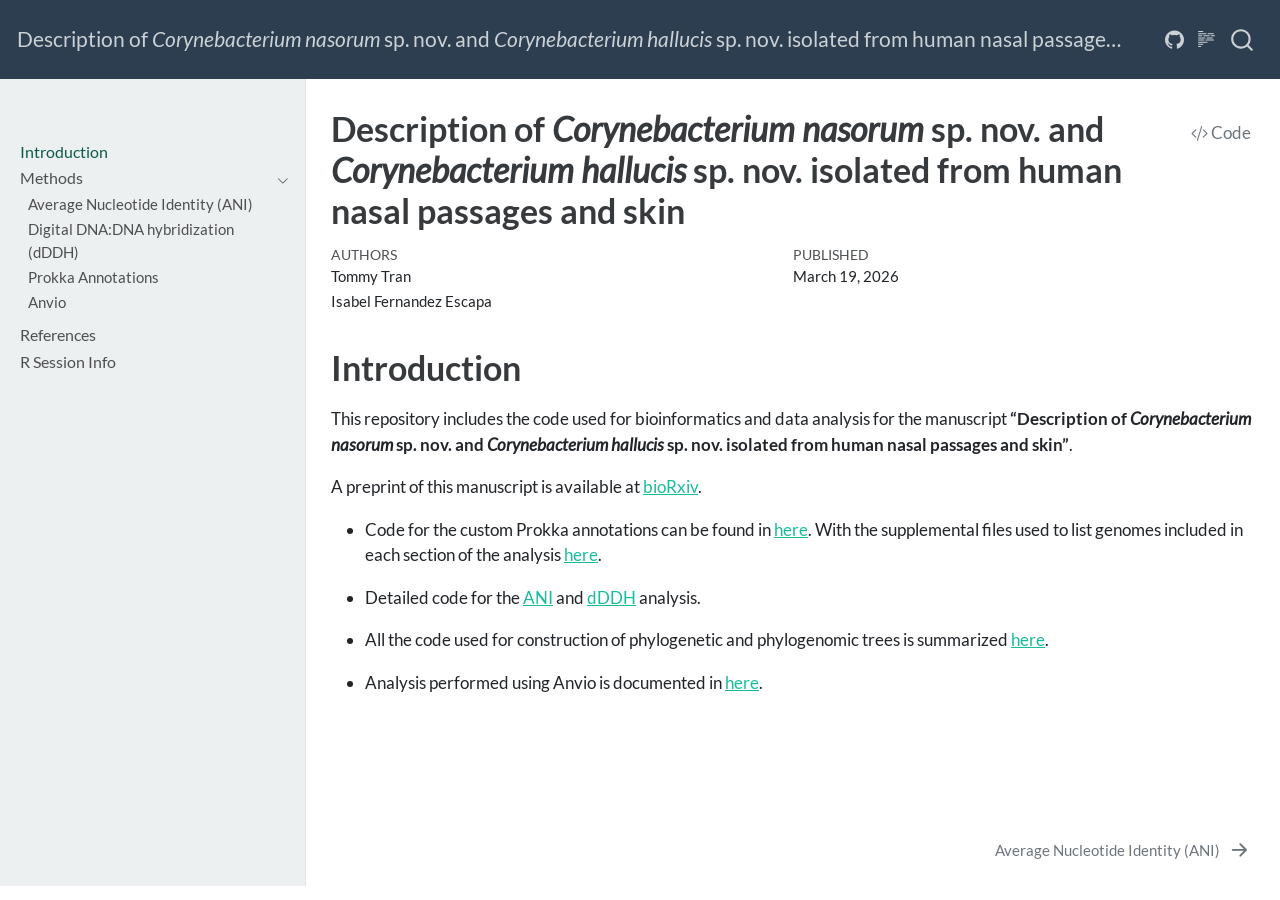
==== docs/index.html @ cc1f758a "Anvio pangenome" ====
<!DOCTYPE html>
<html xmlns="http://www.w3.org/1999/xhtml" lang="en" xml:lang="en"><head>

<meta charset="utf-8">
<meta name="generator" content="quarto-1.3.433">

<meta name="viewport" content="width=device-width, initial-scale=1.0, user-scalable=yes">

<meta name="author" content="Tommy Tran">
<meta name="author" content="Isabel Fernandez Escapa">
<meta name="dcterms.date" content="2026-03-19">

<title>Description of Corynebacterium nasorum sp. nov. and Corynebacterium hallucis sp. nov. isolated from human nasal passages and skin</title>
<style>
code{white-space: pre-wrap;}
span.smallcaps{font-variant: small-caps;}
div.columns{display: flex; gap: min(4vw, 1.5em);}
div.column{flex: auto; overflow-x: auto;}
div.hanging-indent{margin-left: 1.5em; text-indent: -1.5em;}
ul.task-list{list-style: none;}
ul.task-list li input[type="checkbox"] {
width: 0.8em;
margin: 0 0.8em 0.2em -1em;  vertical-align: middle;
}

pre > code.sourceCode { white-space: pre; position: relative; }
pre > code.sourceCode > span { display: inline-block; line-height: 1.25; }
pre > code.sourceCode > span:empty { height: 1.2em; }
.sourceCode { overflow: visible; }
code.sourceCode > span { color: inherit; text-decoration: inherit; }
div.sourceCode { margin: 1em 0; }
pre.sourceCode { margin: 0; }
@media screen {
div.sourceCode { overflow: auto; }
}
@media print {
pre > code.sourceCode { white-space: pre-wrap; }
pre > code.sourceCode > span { text-indent: -5em; padding-left: 5em; }
}
pre.numberSource code
{ counter-reset: source-line 0; }
pre.numberSource code > span
{ position: relative; left: -4em; counter-increment: source-line; }
pre.numberSource code > span > a:first-child::before
{ content: counter(source-line);
position: relative; left: -1em; text-align: right; vertical-align: baseline;
border: none; display: inline-block;
-webkit-touch-callout: none; -webkit-user-select: none;
-khtml-user-select: none; -moz-user-select: none;
-ms-user-select: none; user-select: none;
padding: 0 4px; width: 4em;
}
pre.numberSource { margin-left: 3em; padding-left: 4px; }
div.sourceCode
{ }
@media screen {
pre > code.sourceCode > span > a:first-child::before { text-decoration: underline; }
}
</style>


<script>const headroomChanged = new CustomEvent("quarto-hrChanged", {
  detail: {},
  bubbles: true,
  cancelable: false,
  composed: false,
});

window.document.addEventListener("DOMContentLoaded", function () {
  let init = false;

  // Manage the back to top button, if one is present.
  let lastScrollTop = window.pageYOffset || document.documentElement.scrollTop;
  const scrollDownBuffer = 5;
  const scrollUpBuffer = 35;
  const btn = document.getElementById("quarto-back-to-top");
  const hideBackToTop = () => {
    btn.style.display = "none";
  };
  const showBackToTop = () => {
    btn.style.display = "inline-block";
  };
  if (btn) {
    window.document.addEventListener(
      "scroll",
      function () {
        const currentScrollTop =
          window.pageYOffset || document.documentElement.scrollTop;

        // Shows and hides the button 'intelligently' as the user scrolls
        if (currentScrollTop - scrollDownBuffer > lastScrollTop) {
          hideBackToTop();
          lastScrollTop = currentScrollTop <= 0 ? 0 : currentScrollTop;
        } else if (currentScrollTop < lastScrollTop - scrollUpBuffer) {
          showBackToTop();
          lastScrollTop = currentScrollTop <= 0 ? 0 : currentScrollTop;
        }

        // Show the button at the bottom, hides it at the top
        if (currentScrollTop <= 0) {
          hideBackToTop();
        } else if (
          window.innerHeight + currentScrollTop >=
          document.body.offsetHeight
        ) {
          showBackToTop();
        }
      },
      false
    );
  }

  function throttle(func, wait) {
    var timeout;
    return function () {
      const context = this;
      const args = arguments;
      const later = function () {
        clearTimeout(timeout);
        timeout = null;
        func.apply(context, args);
      };

      if (!timeout) {
        timeout = setTimeout(later, wait);
      }
    };
  }

  function headerOffset() {
    // Set an offset if there is are fixed top navbar
    const headerEl = window.document.querySelector("header.fixed-top");
    if (headerEl) {
      return headerEl.clientHeight;
    } else {
      return 0;
    }
  }

  function footerOffset() {
    const footerEl = window.document.querySelector("footer.footer");
    if (footerEl) {
      return footerEl.clientHeight;
    } else {
      return 0;
    }
  }

  function updateDocumentOffsetWithoutAnimation() {
    updateDocumentOffset(false);
  }

  function updateDocumentOffset(animated) {
    // set body offset
    const topOffset = headerOffset();
    const bodyOffset = topOffset + footerOffset();
    const bodyEl = window.document.body;
    bodyEl.setAttribute("data-bs-offset", topOffset);
    bodyEl.style.paddingTop = topOffset + "px";

    // deal with sidebar offsets
    const sidebars = window.document.querySelectorAll(
      ".sidebar, .headroom-target"
    );
    sidebars.forEach((sidebar) => {
      if (!animated) {
        sidebar.classList.add("notransition");
        // Remove the no transition class after the animation has time to complete
        setTimeout(function () {
          sidebar.classList.remove("notransition");
        }, 201);
      }

      if (window.Headroom && sidebar.classList.contains("sidebar-unpinned")) {
        sidebar.style.top = "0";
        sidebar.style.maxHeight = "100vh";
      } else {
        sidebar.style.top = topOffset + "px";
        sidebar.style.maxHeight = "calc(100vh - " + topOffset + "px)";
      }
    });

    // allow space for footer
    const mainContainer = window.document.querySelector(".quarto-container");
    if (mainContainer) {
      mainContainer.style.minHeight = "calc(100vh - " + bodyOffset + "px)";
    }

    // link offset
    let linkStyle = window.document.querySelector("#quarto-target-style");
    if (!linkStyle) {
      linkStyle = window.document.createElement("style");
      linkStyle.setAttribute("id", "quarto-target-style");
      window.document.head.appendChild(linkStyle);
    }
    while (linkStyle.firstChild) {
      linkStyle.removeChild(linkStyle.firstChild);
    }
    if (topOffset > 0) {
      linkStyle.appendChild(
        window.document.createTextNode(`
      section:target::before {
        content: "";
        display: block;
        height: ${topOffset}px;
        margin: -${topOffset}px 0 0;
      }`)
      );
    }
    if (init) {
      window.dispatchEvent(headroomChanged);
    }
    init = true;
  }

  // initialize headroom
  var header = window.document.querySelector("#quarto-header");
  if (header && window.Headroom) {
    const headroom = new window.Headroom(header, {
      tolerance: 5,
      onPin: function () {
        const sidebars = window.document.querySelectorAll(
          ".sidebar, .headroom-target"
        );
        sidebars.forEach((sidebar) => {
          sidebar.classList.remove("sidebar-unpinned");
        });
        updateDocumentOffset();
      },
      onUnpin: function () {
        const sidebars = window.document.querySelectorAll(
          ".sidebar, .headroom-target"
        );
        sidebars.forEach((sidebar) => {
          sidebar.classList.add("sidebar-unpinned");
        });
        updateDocumentOffset();
      },
    });
    headroom.init();

    let frozen = false;
    window.quartoToggleHeadroom = function () {
      if (frozen) {
        headroom.unfreeze();
        frozen = false;
      } else {
        headroom.freeze();
        frozen = true;
      }
    };
  }

  window.addEventListener(
    "hashchange",
    function (e) {
      if (
        getComputedStyle(document.documentElement).scrollBehavior !== "smooth"
      ) {
        window.scrollTo(0, window.pageYOffset - headerOffset());
      }
    },
    false
  );

  // Observe size changed for the header
  const headerEl = window.document.querySelector("header.fixed-top");
  if (headerEl && window.ResizeObserver) {
    const observer = new window.ResizeObserver(
      updateDocumentOffsetWithoutAnimation
    );
    observer.observe(headerEl, {
      attributes: true,
      childList: true,
      characterData: true,
    });
  } else {
    window.addEventListener(
      "resize",
      throttle(updateDocumentOffsetWithoutAnimation, 50)
    );
  }
  setTimeout(updateDocumentOffsetWithoutAnimation, 250);

  // fixup index.html links if we aren't on the filesystem
  if (window.location.protocol !== "file:") {
    const links = window.document.querySelectorAll("a");
    for (let i = 0; i < links.length; i++) {
      if (links[i].href) {
        links[i].href = links[i].href.replace(/\/index\.html/, "/");
      }
    }

    // Fixup any sharing links that require urls
    // Append url to any sharing urls
    const sharingLinks = window.document.querySelectorAll(
      "a.sidebar-tools-main-item"
    );
    for (let i = 0; i < sharingLinks.length; i++) {
      const sharingLink = sharingLinks[i];
      const href = sharingLink.getAttribute("href");
      if (href) {
        sharingLink.setAttribute(
          "href",
          href.replace("|url|", window.location.href)
        );
      }
    }

    // Scroll the active navigation item into view, if necessary
    const navSidebar = window.document.querySelector("nav#quarto-sidebar");
    if (navSidebar) {
      // Find the active item
      const activeItem = navSidebar.querySelector("li.sidebar-item a.active");
      if (activeItem) {
        // Wait for the scroll height and height to resolve by observing size changes on the
        // nav element that is scrollable
        const resizeObserver = new ResizeObserver((_entries) => {
          // The bottom of the element
          const elBottom = activeItem.offsetTop;
          const viewBottom = navSidebar.scrollTop + navSidebar.clientHeight;

          // The element height and scroll height are the same, then we are still loading
          if (viewBottom !== navSidebar.scrollHeight) {
            // Determine if the item isn't visible and scroll to it
            if (elBottom >= viewBottom) {
              navSidebar.scrollTop = elBottom;
            }

            // stop observing now since we've completed the scroll
            resizeObserver.unobserve(navSidebar);
          }
        });
        resizeObserver.observe(navSidebar);
      }
    }
  }
});
</script>
<script>/*!
 * headroom.js v0.12.0 - Give your page some headroom. Hide your header until you need it
 * Copyright (c) 2020 Nick Williams - http://wicky.nillia.ms/headroom.js
 * License: MIT
 */

!function(t,n){"object"==typeof exports&&"undefined"!=typeof module?module.exports=n():"function"==typeof define&&define.amd?define(n):(t=t||self).Headroom=n()}(this,function(){"use strict";function t(){return"undefined"!=typeof window}function d(t){return function(t){return t&&t.document&&function(t){return 9===t.nodeType}(t.document)}(t)?function(t){var n=t.document,o=n.body,s=n.documentElement;return{scrollHeight:function(){return Math.max(o.scrollHeight,s.scrollHeight,o.offsetHeight,s.offsetHeight,o.clientHeight,s.clientHeight)},height:function(){return t.innerHeight||s.clientHeight||o.clientHeight},scrollY:function(){return void 0!==t.pageYOffset?t.pageYOffset:(s||o.parentNode||o).scrollTop}}}(t):function(t){return{scrollHeight:function(){return Math.max(t.scrollHeight,t.offsetHeight,t.clientHeight)},height:function(){return Math.max(t.offsetHeight,t.clientHeight)},scrollY:function(){return t.scrollTop}}}(t)}function n(t,s,e){var n,o=function(){var n=!1;try{var t={get passive(){n=!0}};window.addEventListener("test",t,t),window.removeEventListener("test",t,t)}catch(t){n=!1}return n}(),i=!1,r=d(t),l=r.scrollY(),a={};function c(){var t=Math.round(r.scrollY()),n=r.height(),o=r.scrollHeight();a.scrollY=t,a.lastScrollY=l,a.direction=l<t?"down":"up",a.distance=Math.abs(t-l),a.isOutOfBounds=t<0||o<t+n,a.top=t<=s.offset[a.direction],a.bottom=o<=t+n,a.toleranceExceeded=a.distance>s.tolerance[a.direction],e(a),l=t,i=!1}function h(){i||(i=!0,n=requestAnimationFrame(c))}var u=!!o&&{passive:!0,capture:!1};return t.addEventListener("scroll",h,u),c(),{destroy:function(){cancelAnimationFrame(n),t.removeEventListener("scroll",h,u)}}}function o(t){return t===Object(t)?t:{down:t,up:t}}function s(t,n){n=n||{},Object.assign(this,s.options,n),this.classes=Object.assign({},s.options.classes,n.classes),this.elem=t,this.tolerance=o(this.tolerance),this.offset=o(this.offset),this.initialised=!1,this.frozen=!1}return s.prototype={constructor:s,init:function(){return s.cutsTheMustard&&!this.initialised&&(this.addClass("initial"),this.initialised=!0,setTimeout(function(t){t.scrollTracker=n(t.scroller,{offset:t.offset,tolerance:t.tolerance},t.update.bind(t))},100,this)),this},destroy:function(){this.initialised=!1,Object.keys(this.classes).forEach(this.removeClass,this),this.scrollTracker.destroy()},unpin:function(){!this.hasClass("pinned")&&this.hasClass("unpinned")||(this.addClass("unpinned"),this.removeClass("pinned"),this.onUnpin&&this.onUnpin.call(this))},pin:function(){this.hasClass("unpinned")&&(this.addClass("pinned"),this.removeClass("unpinned"),this.onPin&&this.onPin.call(this))},freeze:function(){this.frozen=!0,this.addClass("frozen")},unfreeze:function(){this.frozen=!1,this.removeClass("frozen")},top:function(){this.hasClass("top")||(this.addClass("top"),this.removeClass("notTop"),this.onTop&&this.onTop.call(this))},notTop:function(){this.hasClass("notTop")||(this.addClass("notTop"),this.removeClass("top"),this.onNotTop&&this.onNotTop.call(this))},bottom:function(){this.hasClass("bottom")||(this.addClass("bottom"),this.removeClass("notBottom"),this.onBottom&&this.onBottom.call(this))},notBottom:function(){this.hasClass("notBottom")||(this.addClass("notBottom"),this.removeClass("bottom"),this.onNotBottom&&this.onNotBottom.call(this))},shouldUnpin:function(t){return"down"===t.direction&&!t.top&&t.toleranceExceeded},shouldPin:function(t){return"up"===t.direction&&t.toleranceExceeded||t.top},addClass:function(t){this.elem.classList.add.apply(this.elem.classList,this.classes[t].split(" "))},removeClass:function(t){this.elem.classList.remove.apply(this.elem.classList,this.classes[t].split(" "))},hasClass:function(t){return this.classes[t].split(" ").every(function(t){return this.classList.contains(t)},this.elem)},update:function(t){t.isOutOfBounds||!0!==this.frozen&&(t.top?this.top():this.notTop(),t.bottom?this.bottom():this.notBottom(),this.shouldUnpin(t)?this.unpin():this.shouldPin(t)&&this.pin())}},s.options={tolerance:{up:0,down:0},offset:0,scroller:t()?window:null,classes:{frozen:"headroom--frozen",pinned:"headroom--pinned",unpinned:"headroom--unpinned",top:"headroom--top",notTop:"headroom--not-top",bottom:"headroom--bottom",notBottom:"headroom--not-bottom",initial:"headroom"}},s.cutsTheMustard=!!(t()&&function(){}.bind&&"classList"in document.documentElement&&Object.assign&&Object.keys&&requestAnimationFrame),s});
</script>
<script>/*!
 * clipboard.js v2.0.11
 * https://clipboardjs.com/
 *
 * Licensed MIT © Zeno Rocha
 */
!function(t,e){"object"==typeof exports&&"object"==typeof module?module.exports=e():"function"==typeof define&&define.amd?define([],e):"object"==typeof exports?exports.ClipboardJS=e():t.ClipboardJS=e()}(this,function(){return n={686:function(t,e,n){"use strict";n.d(e,{default:function(){return b}});var e=n(279),i=n.n(e),e=n(370),u=n.n(e),e=n(817),r=n.n(e);function c(t){try{return document.execCommand(t)}catch(t){return}}var a=function(t){t=r()(t);return c("cut"),t};function o(t,e){var n,o,t=(n=t,o="rtl"===document.documentElement.getAttribute("dir"),(t=document.createElement("textarea")).style.fontSize="12pt",t.style.border="0",t.style.padding="0",t.style.margin="0",t.style.position="absolute",t.style[o?"right":"left"]="-9999px",o=window.pageYOffset||document.documentElement.scrollTop,t.style.top="".concat(o,"px"),t.setAttribute("readonly",""),t.value=n,t);return e.container.appendChild(t),e=r()(t),c("copy"),t.remove(),e}var f=function(t){var e=1<arguments.length&&void 0!==arguments[1]?arguments[1]:{container:document.body},n="";return"string"==typeof t?n=o(t,e):t instanceof HTMLInputElement&&!["text","search","url","tel","password"].includes(null==t?void 0:t.type)?n=o(t.value,e):(n=r()(t),c("copy")),n};function l(t){return(l="function"==typeof Symbol&&"symbol"==typeof Symbol.iterator?function(t){return typeof t}:function(t){return t&&"function"==typeof Symbol&&t.constructor===Symbol&&t!==Symbol.prototype?"symbol":typeof t})(t)}var s=function(){var t=0<arguments.length&&void 0!==arguments[0]?arguments[0]:{},e=t.action,n=void 0===e?"copy":e,o=t.container,e=t.target,t=t.text;if("copy"!==n&&"cut"!==n)throw new Error('Invalid "action" value, use either "copy" or "cut"');if(void 0!==e){if(!e||"object"!==l(e)||1!==e.nodeType)throw new Error('Invalid "target" value, use a valid Element');if("copy"===n&&e.hasAttribute("disabled"))throw new Error('Invalid "target" attribute. Please use "readonly" instead of "disabled" attribute');if("cut"===n&&(e.hasAttribute("readonly")||e.hasAttribute("disabled")))throw new Error('Invalid "target" attribute. You can\'t cut text from elements with "readonly" or "disabled" attributes')}return t?f(t,{container:o}):e?"cut"===n?a(e):f(e,{container:o}):void 0};function p(t){return(p="function"==typeof Symbol&&"symbol"==typeof Symbol.iterator?function(t){return typeof t}:function(t){return t&&"function"==typeof Symbol&&t.constructor===Symbol&&t!==Symbol.prototype?"symbol":typeof t})(t)}function d(t,e){for(var n=0;n<e.length;n++){var o=e[n];o.enumerable=o.enumerable||!1,o.configurable=!0,"value"in o&&(o.writable=!0),Object.defineProperty(t,o.key,o)}}function y(t,e){return(y=Object.setPrototypeOf||function(t,e){return t.__proto__=e,t})(t,e)}function h(n){var o=function(){if("undefined"==typeof Reflect||!Reflect.construct)return!1;if(Reflect.construct.sham)return!1;if("function"==typeof Proxy)return!0;try{return Date.prototype.toString.call(Reflect.construct(Date,[],function(){})),!0}catch(t){return!1}}();return function(){var t,e=v(n);return t=o?(t=v(this).constructor,Reflect.construct(e,arguments,t)):e.apply(this,arguments),e=this,!(t=t)||"object"!==p(t)&&"function"!=typeof t?function(t){if(void 0!==t)return t;throw new ReferenceError("this hasn't been initialised - super() hasn't been called")}(e):t}}function v(t){return(v=Object.setPrototypeOf?Object.getPrototypeOf:function(t){return t.__proto__||Object.getPrototypeOf(t)})(t)}function m(t,e){t="data-clipboard-".concat(t);if(e.hasAttribute(t))return e.getAttribute(t)}var b=function(){!function(t,e){if("function"!=typeof e&&null!==e)throw new TypeError("Super expression must either be null or a function");t.prototype=Object.create(e&&e.prototype,{constructor:{value:t,writable:!0,configurable:!0}}),e&&y(t,e)}(r,i());var t,e,n,o=h(r);function r(t,e){var n;return function(t){if(!(t instanceof r))throw new TypeError("Cannot call a class as a function")}(this),(n=o.call(this)).resolveOptions(e),n.listenClick(t),n}return t=r,n=[{key:"copy",value:function(t){var e=1<arguments.length&&void 0!==arguments[1]?arguments[1]:{container:document.body};return f(t,e)}},{key:"cut",value:function(t){return a(t)}},{key:"isSupported",value:function(){var t=0<arguments.length&&void 0!==arguments[0]?arguments[0]:["copy","cut"],t="string"==typeof t?[t]:t,e=!!document.queryCommandSupported;return t.forEach(function(t){e=e&&!!document.queryCommandSupported(t)}),e}}],(e=[{key:"resolveOptions",value:function(){var t=0<arguments.length&&void 0!==arguments[0]?arguments[0]:{};this.action="function"==typeof t.action?t.action:this.defaultAction,this.target="function"==typeof t.target?t.target:this.defaultTarget,this.text="function"==typeof t.text?t.text:this.defaultText,this.container="object"===p(t.container)?t.container:document.body}},{key:"listenClick",value:function(t){var e=this;this.listener=u()(t,"click",function(t){return e.onClick(t)})}},{key:"onClick",value:function(t){var e=t.delegateTarget||t.currentTarget,n=this.action(e)||"copy",t=s({action:n,container:this.container,target:this.target(e),text:this.text(e)});this.emit(t?"success":"error",{action:n,text:t,trigger:e,clearSelection:function(){e&&e.focus(),window.getSelection().removeAllRanges()}})}},{key:"defaultAction",value:function(t){return m("action",t)}},{key:"defaultTarget",value:function(t){t=m("target",t);if(t)return document.querySelector(t)}},{key:"defaultText",value:function(t){return m("text",t)}},{key:"destroy",value:function(){this.listener.destroy()}}])&&d(t.prototype,e),n&&d(t,n),r}()},828:function(t){var e;"undefined"==typeof Element||Element.prototype.matches||((e=Element.prototype).matches=e.matchesSelector||e.mozMatchesSelector||e.msMatchesSelector||e.oMatchesSelector||e.webkitMatchesSelector),t.exports=function(t,e){for(;t&&9!==t.nodeType;){if("function"==typeof t.matches&&t.matches(e))return t;t=t.parentNode}}},438:function(t,e,n){var u=n(828);function i(t,e,n,o,r){var i=function(e,n,t,o){return function(t){t.delegateTarget=u(t.target,n),t.delegateTarget&&o.call(e,t)}}.apply(this,arguments);return t.addEventListener(n,i,r),{destroy:function(){t.removeEventListener(n,i,r)}}}t.exports=function(t,e,n,o,r){return"function"==typeof t.addEventListener?i.apply(null,arguments):"function"==typeof n?i.bind(null,document).apply(null,arguments):("string"==typeof t&&(t=document.querySelectorAll(t)),Array.prototype.map.call(t,function(t){return i(t,e,n,o,r)}))}},879:function(t,n){n.node=function(t){return void 0!==t&&t instanceof HTMLElement&&1===t.nodeType},n.nodeList=function(t){var e=Object.prototype.toString.call(t);return void 0!==t&&("[object NodeList]"===e||"[object HTMLCollection]"===e)&&"length"in t&&(0===t.length||n.node(t[0]))},n.string=function(t){return"string"==typeof t||t instanceof String},n.fn=function(t){return"[object Function]"===Object.prototype.toString.call(t)}},370:function(t,e,n){var f=n(879),l=n(438);t.exports=function(t,e,n){if(!t&&!e&&!n)throw new Error("Missing required arguments");if(!f.string(e))throw new TypeError("Second argument must be a String");if(!f.fn(n))throw new TypeError("Third argument must be a Function");if(f.node(t))return c=e,a=n,(u=t).addEventListener(c,a),{destroy:function(){u.removeEventListener(c,a)}};if(f.nodeList(t))return o=t,r=e,i=n,Array.prototype.forEach.call(o,function(t){t.addEventListener(r,i)}),{destroy:function(){Array.prototype.forEach.call(o,function(t){t.removeEventListener(r,i)})}};if(f.string(t))return t=t,e=e,n=n,l(document.body,t,e,n);throw new TypeError("First argument must be a String, HTMLElement, HTMLCollection, or NodeList");var o,r,i,u,c,a}},817:function(t){t.exports=function(t){var e,n="SELECT"===t.nodeName?(t.focus(),t.value):"INPUT"===t.nodeName||"TEXTAREA"===t.nodeName?((e=t.hasAttribute("readonly"))||t.setAttribute("readonly",""),t.select(),t.setSelectionRange(0,t.value.length),e||t.removeAttribute("readonly"),t.value):(t.hasAttribute("contenteditable")&&t.focus(),n=window.getSelection(),(e=document.createRange()).selectNodeContents(t),n.removeAllRanges(),n.addRange(e),n.toString());return n}},279:function(t){function e(){}e.prototype={on:function(t,e,n){var o=this.e||(this.e={});return(o[t]||(o[t]=[])).push({fn:e,ctx:n}),this},once:function(t,e,n){var o=this;function r(){o.off(t,r),e.apply(n,arguments)}return r._=e,this.on(t,r,n)},emit:function(t){for(var e=[].slice.call(arguments,1),n=((this.e||(this.e={}))[t]||[]).slice(),o=0,r=n.length;o<r;o++)n[o].fn.apply(n[o].ctx,e);return this},off:function(t,e){var n=this.e||(this.e={}),o=n[t],r=[];if(o&&e)for(var i=0,u=o.length;i<u;i++)o[i].fn!==e&&o[i].fn._!==e&&r.push(o[i]);return r.length?n[t]=r:delete n[t],this}},t.exports=e,t.exports.TinyEmitter=e}},r={},o.n=function(t){var e=t&&t.__esModule?function(){return t.default}:function(){return t};return o.d(e,{a:e}),e},o.d=function(t,e){for(var n in e)o.o(e,n)&&!o.o(t,n)&&Object.defineProperty(t,n,{enumerable:!0,get:e[n]})},o.o=function(t,e){return Object.prototype.hasOwnProperty.call(t,e)},o(686).default;function o(t){if(r[t])return r[t].exports;var e=r[t]={exports:{}};return n[t](e,e.exports,o),e.exports}var n,r});</script>
<script>/*! @algolia/autocomplete-js 1.7.3 | MIT License | © Algolia, Inc. and contributors | https://github.com/algolia/autocomplete */
!function(e,t){"object"==typeof exports&&"undefined"!=typeof module?t(exports):"function"==typeof define&&define.amd?define(["exports"],t):t((e="undefined"!=typeof globalThis?globalThis:e||self)["@algolia/autocomplete-js"]={})}(this,(function(e){"use strict";function t(e,t){var n=Object.keys(e);if(Object.getOwnPropertySymbols){var r=Object.getOwnPropertySymbols(e);t&&(r=r.filter((function(t){return Object.getOwnPropertyDescriptor(e,t).enumerable}))),n.push.apply(n,r)}return n}function n(e){for(var n=1;n<arguments.length;n++){var r=null!=arguments[n]?arguments[n]:{};n%2?t(Object(r),!0).forEach((function(t){o(e,t,r[t])})):Object.getOwnPropertyDescriptors?Object.defineProperties(e,Object.getOwnPropertyDescriptors(r)):t(Object(r)).forEach((function(t){Object.defineProperty(e,t,Object.getOwnPropertyDescriptor(r,t))}))}return e}function r(e){return r="function"==typeof Symbol&&"symbol"==typeof Symbol.iterator?function(e){return typeof e}:function(e){return e&&"function"==typeof Symbol&&e.constructor===Symbol&&e!==Symbol.prototype?"symbol":typeof e},r(e)}function o(e,t,n){return t in e?Object.defineProperty(e,t,{value:n,enumerable:!0,configurable:!0,writable:!0}):e[t]=n,e}function i(){return i=Object.assign||function(e){for(var t=1;t<arguments.length;t++){var n=arguments[t];for(var r in n)Object.prototype.hasOwnProperty.call(n,r)&&(e[r]=n[r])}return e},i.apply(this,arguments)}function u(e,t){if(null==e)return{};var n,r,o=function(e,t){if(null==e)return{};var n,r,o={},i=Object.keys(e);for(r=0;r<i.length;r++)n=i[r],t.indexOf(n)>=0||(o[n]=e[n]);return o}(e,t);if(Object.getOwnPropertySymbols){var i=Object.getOwnPropertySymbols(e);for(r=0;r<i.length;r++)n=i[r],t.indexOf(n)>=0||Object.prototype.propertyIsEnumerable.call(e,n)&&(o[n]=e[n])}return o}function a(e,t){return function(e){if(Array.isArray(e))return e}(e)||function(e,t){var n=null==e?null:"undefined"!=typeof Symbol&&e[Symbol.iterator]||e["@@iterator"];if(null==n)return;var r,o,i=[],u=!0,a=!1;try{for(n=n.call(e);!(u=(r=n.next()).done)&&(i.push(r.value),!t||i.length!==t);u=!0);}catch(e){a=!0,o=e}finally{try{u||null==n.return||n.return()}finally{if(a)throw o}}return i}(e,t)||l(e,t)||function(){throw new TypeError("Invalid attempt to destructure non-iterable instance.\nIn order to be iterable, non-array objects must have a [Symbol.iterator]() method.")}()}function c(e){return function(e){if(Array.isArray(e))return s(e)}(e)||function(e){if("undefined"!=typeof Symbol&&null!=e[Symbol.iterator]||null!=e["@@iterator"])return Array.from(e)}(e)||l(e)||function(){throw new TypeError("Invalid attempt to spread non-iterable instance.\nIn order to be iterable, non-array objects must have a [Symbol.iterator]() method.")}()}function l(e,t){if(e){if("string"==typeof e)return s(e,t);var n=Object.prototype.toString.call(e).slice(8,-1);return"Object"===n&&e.constructor&&(n=e.constructor.name),"Map"===n||"Set"===n?Array.from(e):"Arguments"===n||/^(?:Ui|I)nt(?:8|16|32)(?:Clamped)?Array$/.test(n)?s(e,t):void 0}}function s(e,t){(null==t||t>e.length)&&(t=e.length);for(var n=0,r=new Array(t);n<t;n++)r[n]=e[n];return r}function p(e){return{current:e}}function f(e,t){var n=void 0;return function(){for(var r=arguments.length,o=new Array(r),i=0;i<r;i++)o[i]=arguments[i];n&&clearTimeout(n),n=setTimeout((function(){return e.apply(void 0,o)}),t)}}function d(e){return e.reduce((function(e,t){return e.concat(t)}),[])}var m=0;function v(){return"autocomplete-".concat(m++)}function h(e,t){return t.reduce((function(e,t){return e&&e[t]}),e)}function g(e){return 0===e.collections.length?0:e.collections.reduce((function(e,t){return e+t.items.length}),0)}var y=function(){},b="1.7.3",O=[{segment:"autocomplete-core",version:b}];function _(e,t){var n=t;return{then:function(t,r){return _(e.then(j(t,n,e),j(r,n,e)),n)},catch:function(t){return _(e.catch(j(t,n,e)),n)},finally:function(t){return t&&n.onCancelList.push(t),_(e.finally(j(t&&function(){return n.onCancelList=[],t()},n,e)),n)},cancel:function(){n.isCanceled=!0;var e=n.onCancelList;n.onCancelList=[],e.forEach((function(e){e()}))},isCanceled:function(){return!0===n.isCanceled}}}function P(e){return _(e,{isCanceled:!1,onCancelList:[]})}function j(e,t,n){return e?function(n){return t.isCanceled?n:e(n)}:n}function w(e,t,n,r){if(!n)return null;if(e<0&&(null===t||null!==r&&0===t))return n+e;var o=(null===t?-1:t)+e;return o<=-1||o>=n?null===r?null:0:o}function S(e,t){var n=Object.keys(e);if(Object.getOwnPropertySymbols){var r=Object.getOwnPropertySymbols(e);t&&(r=r.filter((function(t){return Object.getOwnPropertyDescriptor(e,t).enumerable}))),n.push.apply(n,r)}return n}function I(e,t,n){return t in e?Object.defineProperty(e,t,{value:n,enumerable:!0,configurable:!0,writable:!0}):e[t]=n,e}function E(e,t){var n=[];return Promise.resolve(e(t)).then((function(e){return Promise.all(e.filter((function(e){return Boolean(e)})).map((function(e){if(e.sourceId,n.includes(e.sourceId))throw new Error("[Autocomplete] The `sourceId` ".concat(JSON.stringify(e.sourceId)," is not unique."));n.push(e.sourceId);var t=function(e){for(var t=1;t<arguments.length;t++){var n=null!=arguments[t]?arguments[t]:{};t%2?S(Object(n),!0).forEach((function(t){I(e,t,n[t])})):Object.getOwnPropertyDescriptors?Object.defineProperties(e,Object.getOwnPropertyDescriptors(n)):S(Object(n)).forEach((function(t){Object.defineProperty(e,t,Object.getOwnPropertyDescriptor(n,t))}))}return e}({getItemInputValue:function(e){return e.state.query},getItemUrl:function(){},onSelect:function(e){(0,e.setIsOpen)(!1)},onActive:y},e);return Promise.resolve(t)})))}))}function A(e){var t=function(e){var t=e.collections.map((function(e){return e.items.length})).reduce((function(e,t,n){var r=(e[n-1]||0)+t;return e.push(r),e}),[]).reduce((function(t,n){return n<=e.activeItemId?t+1:t}),0);return e.collections[t]}(e);if(!t)return null;var n=t.items[function(e){for(var t=e.state,n=e.collection,r=!1,o=0,i=0;!1===r;){var u=t.collections[o];if(u===n){r=!0;break}i+=u.items.length,o++}return t.activeItemId-i}({state:e,collection:t})],r=t.source;return{item:n,itemInputValue:r.getItemInputValue({item:n,state:e}),itemUrl:r.getItemUrl({item:n,state:e}),source:r}}var C=/((gt|sm)-|galaxy nexus)|samsung[- ]/i;function D(e,t){var n=Object.keys(e);if(Object.getOwnPropertySymbols){var r=Object.getOwnPropertySymbols(e);t&&(r=r.filter((function(t){return Object.getOwnPropertyDescriptor(e,t).enumerable}))),n.push.apply(n,r)}return n}function k(e){for(var t=1;t<arguments.length;t++){var n=null!=arguments[t]?arguments[t]:{};t%2?D(Object(n),!0).forEach((function(t){x(e,t,n[t])})):Object.getOwnPropertyDescriptors?Object.defineProperties(e,Object.getOwnPropertyDescriptors(n)):D(Object(n)).forEach((function(t){Object.defineProperty(e,t,Object.getOwnPropertyDescriptor(n,t))}))}return e}function x(e,t,n){return t in e?Object.defineProperty(e,t,{value:n,enumerable:!0,configurable:!0,writable:!0}):e[t]=n,e}function N(e,t){var n=Object.keys(e);if(Object.getOwnPropertySymbols){var r=Object.getOwnPropertySymbols(e);t&&(r=r.filter((function(t){return Object.getOwnPropertyDescriptor(e,t).enumerable}))),n.push.apply(n,r)}return n}function q(e,t,n){return t in e?Object.defineProperty(e,t,{value:n,enumerable:!0,configurable:!0,writable:!0}):e[t]=n,e}function R(e,t,n){var r,o=t.initialState;return{getState:function(){return o},dispatch:function(r,i){var u=function(e){for(var t=1;t<arguments.length;t++){var n=null!=arguments[t]?arguments[t]:{};t%2?N(Object(n),!0).forEach((function(t){q(e,t,n[t])})):Object.getOwnPropertyDescriptors?Object.defineProperties(e,Object.getOwnPropertyDescriptors(n)):N(Object(n)).forEach((function(t){Object.defineProperty(e,t,Object.getOwnPropertyDescriptor(n,t))}))}return e}({},o);o=e(o,{type:r,props:t,payload:i}),n({state:o,prevState:u})},pendingRequests:(r=[],{add:function(e){return r.push(e),e.finally((function(){r=r.filter((function(t){return t!==e}))}))},cancelAll:function(){r.forEach((function(e){return e.cancel()}))},isEmpty:function(){return 0===r.length}})}}function T(e,t){var n=Object.keys(e);if(Object.getOwnPropertySymbols){var r=Object.getOwnPropertySymbols(e);t&&(r=r.filter((function(t){return Object.getOwnPropertyDescriptor(e,t).enumerable}))),n.push.apply(n,r)}return n}function L(e){for(var t=1;t<arguments.length;t++){var n=null!=arguments[t]?arguments[t]:{};t%2?T(Object(n),!0).forEach((function(t){B(e,t,n[t])})):Object.getOwnPropertyDescriptors?Object.defineProperties(e,Object.getOwnPropertyDescriptors(n)):T(Object(n)).forEach((function(t){Object.defineProperty(e,t,Object.getOwnPropertyDescriptor(n,t))}))}return e}function B(e,t,n){return t in e?Object.defineProperty(e,t,{value:n,enumerable:!0,configurable:!0,writable:!0}):e[t]=n,e}function F(e){return function(e){if(Array.isArray(e))return M(e)}(e)||function(e){if("undefined"!=typeof Symbol&&null!=e[Symbol.iterator]||null!=e["@@iterator"])return Array.from(e)}(e)||function(e,t){if(!e)return;if("string"==typeof e)return M(e,t);var n=Object.prototype.toString.call(e).slice(8,-1);"Object"===n&&e.constructor&&(n=e.constructor.name);if("Map"===n||"Set"===n)return Array.from(e);if("Arguments"===n||/^(?:Ui|I)nt(?:8|16|32)(?:Clamped)?Array$/.test(n))return M(e,t)}(e)||function(){throw new TypeError("Invalid attempt to spread non-iterable instance.\nIn order to be iterable, non-array objects must have a [Symbol.iterator]() method.")}()}function M(e,t){(null==t||t>e.length)&&(t=e.length);for(var n=0,r=new Array(t);n<t;n++)r[n]=e[n];return r}function U(e,t){var n=Object.keys(e);if(Object.getOwnPropertySymbols){var r=Object.getOwnPropertySymbols(e);t&&(r=r.filter((function(t){return Object.getOwnPropertyDescriptor(e,t).enumerable}))),n.push.apply(n,r)}return n}function H(e){for(var t=1;t<arguments.length;t++){var n=null!=arguments[t]?arguments[t]:{};t%2?U(Object(n),!0).forEach((function(t){V(e,t,n[t])})):Object.getOwnPropertyDescriptors?Object.defineProperties(e,Object.getOwnPropertyDescriptors(n)):U(Object(n)).forEach((function(t){Object.defineProperty(e,t,Object.getOwnPropertyDescriptor(n,t))}))}return e}function V(e,t,n){return t in e?Object.defineProperty(e,t,{value:n,enumerable:!0,configurable:!0,writable:!0}):e[t]=n,e}function W(e,t){var n=Object.keys(e);if(Object.getOwnPropertySymbols){var r=Object.getOwnPropertySymbols(e);t&&(r=r.filter((function(t){return Object.getOwnPropertyDescriptor(e,t).enumerable}))),n.push.apply(n,r)}return n}function Q(e){for(var t=1;t<arguments.length;t++){var n=null!=arguments[t]?arguments[t]:{};t%2?W(Object(n),!0).forEach((function(t){$(e,t,n[t])})):Object.getOwnPropertyDescriptors?Object.defineProperties(e,Object.getOwnPropertyDescriptors(n)):W(Object(n)).forEach((function(t){Object.defineProperty(e,t,Object.getOwnPropertyDescriptor(n,t))}))}return e}function $(e,t,n){return t in e?Object.defineProperty(e,t,{value:n,enumerable:!0,configurable:!0,writable:!0}):e[t]=n,e}function z(e){return function(e){if(Array.isArray(e))return G(e)}(e)||function(e){if("undefined"!=typeof Symbol&&null!=e[Symbol.iterator]||null!=e["@@iterator"])return Array.from(e)}(e)||function(e,t){if(!e)return;if("string"==typeof e)return G(e,t);var n=Object.prototype.toString.call(e).slice(8,-1);"Object"===n&&e.constructor&&(n=e.constructor.name);if("Map"===n||"Set"===n)return Array.from(e);if("Arguments"===n||/^(?:Ui|I)nt(?:8|16|32)(?:Clamped)?Array$/.test(n))return G(e,t)}(e)||function(){throw new TypeError("Invalid attempt to spread non-iterable instance.\nIn order to be iterable, non-array objects must have a [Symbol.iterator]() method.")}()}function G(e,t){(null==t||t>e.length)&&(t=e.length);for(var n=0,r=new Array(t);n<t;n++)r[n]=e[n];return r}function K(e,t){var n=Object.keys(e);if(Object.getOwnPropertySymbols){var r=Object.getOwnPropertySymbols(e);t&&(r=r.filter((function(t){return Object.getOwnPropertyDescriptor(e,t).enumerable}))),n.push.apply(n,r)}return n}function J(e){for(var t=1;t<arguments.length;t++){var n=null!=arguments[t]?arguments[t]:{};t%2?K(Object(n),!0).forEach((function(t){Y(e,t,n[t])})):Object.getOwnPropertyDescriptors?Object.defineProperties(e,Object.getOwnPropertyDescriptors(n)):K(Object(n)).forEach((function(t){Object.defineProperty(e,t,Object.getOwnPropertyDescriptor(n,t))}))}return e}function Y(e,t,n){return t in e?Object.defineProperty(e,t,{value:n,enumerable:!0,configurable:!0,writable:!0}):e[t]=n,e}function X(e){return Boolean(e.execute)}function Z(e,t){return n=e,Boolean(null==n?void 0:n.execute)?J(J({},e),{},{requests:e.queries.map((function(n){return{query:n,sourceId:t,transformResponse:e.transformResponse}}))}):{items:e,sourceId:t};var n}function ee(e){var t=e.reduce((function(e,t){if(!X(t))return e.push(t),e;var n=t.searchClient,r=t.execute,o=t.requesterId,i=t.requests,u=e.find((function(e){return X(t)&&X(e)&&e.searchClient===n&&Boolean(o)&&e.requesterId===o}));if(u){var a;(a=u.items).push.apply(a,z(i))}else{var c={execute:r,requesterId:o,items:i,searchClient:n};e.push(c)}return e}),[]).map((function(e){if(!X(e))return Promise.resolve(e);var t=e,n=t.execute,r=t.items;return n({searchClient:t.searchClient,requests:r})}));return Promise.all(t).then((function(e){return d(e)}))}function te(e,t){return t.map((function(t){var n=e.filter((function(e){return e.sourceId===t.sourceId})),r=n.map((function(e){return e.items})),o=n[0].transformResponse,i=o?o(function(e){var t=e.map((function(e){var t;return k(k({},e),{},{hits:null===(t=e.hits)||void 0===t?void 0:t.map((function(t){return k(k({},t),{},{__autocomplete_indexName:e.index,__autocomplete_queryID:e.queryID})}))})}));return{results:t,hits:t.map((function(e){return e.hits})).filter(Boolean),facetHits:t.map((function(e){var t;return null===(t=e.facetHits)||void 0===t?void 0:t.map((function(e){return{label:e.value,count:e.count,_highlightResult:{label:{value:e.highlighted}}}}))})).filter(Boolean)}}(r)):r;return i.every(Boolean),'The `getItems` function from source "'.concat(t.sourceId,'" must return an array of items but returned ').concat(JSON.stringify(void 0),".\n\nDid you forget to return items?\n\nSee: https://www.algolia.com/doc/ui-libraries/autocomplete/core-concepts/sources/#param-getitems"),{source:t,items:i}}))}var ne=["event","nextState","props","query","refresh","store"];function re(e,t){var n=Object.keys(e);if(Object.getOwnPropertySymbols){var r=Object.getOwnPropertySymbols(e);t&&(r=r.filter((function(t){return Object.getOwnPropertyDescriptor(e,t).enumerable}))),n.push.apply(n,r)}return n}function oe(e){for(var t=1;t<arguments.length;t++){var n=null!=arguments[t]?arguments[t]:{};t%2?re(Object(n),!0).forEach((function(t){ie(e,t,n[t])})):Object.getOwnPropertyDescriptors?Object.defineProperties(e,Object.getOwnPropertyDescriptors(n)):re(Object(n)).forEach((function(t){Object.defineProperty(e,t,Object.getOwnPropertyDescriptor(n,t))}))}return e}function ie(e,t,n){return t in e?Object.defineProperty(e,t,{value:n,enumerable:!0,configurable:!0,writable:!0}):e[t]=n,e}function ue(e,t){if(null==e)return{};var n,r,o=function(e,t){if(null==e)return{};var n,r,o={},i=Object.keys(e);for(r=0;r<i.length;r++)n=i[r],t.indexOf(n)>=0||(o[n]=e[n]);return o}(e,t);if(Object.getOwnPropertySymbols){var i=Object.getOwnPropertySymbols(e);for(r=0;r<i.length;r++)n=i[r],t.indexOf(n)>=0||Object.prototype.propertyIsEnumerable.call(e,n)&&(o[n]=e[n])}return o}var ae,ce,le,se=null,pe=(ae=-1,ce=-1,le=void 0,function(e){var t=++ae;return Promise.resolve(e).then((function(e){return le&&t<ce?le:(ce=t,le=e,e)}))});function fe(e){var t=e.event,n=e.nextState,r=void 0===n?{}:n,o=e.props,i=e.query,u=e.refresh,a=e.store,c=ue(e,ne);se&&o.environment.clearTimeout(se);var l=c.setCollections,s=c.setIsOpen,p=c.setQuery,f=c.setActiveItemId,m=c.setStatus;if(p(i),f(o.defaultActiveItemId),!i&&!1===o.openOnFocus){var v,h=a.getState().collections.map((function(e){return oe(oe({},e),{},{items:[]})}));m("idle"),l(h),s(null!==(v=r.isOpen)&&void 0!==v?v:o.shouldPanelOpen({state:a.getState()}));var g=P(pe(h).then((function(){return Promise.resolve()})));return a.pendingRequests.add(g)}m("loading"),se=o.environment.setTimeout((function(){m("stalled")}),o.stallThreshold);var y=P(pe(o.getSources(oe({query:i,refresh:u,state:a.getState()},c)).then((function(e){return Promise.all(e.map((function(e){return Promise.resolve(e.getItems(oe({query:i,refresh:u,state:a.getState()},c))).then((function(t){return Z(t,e.sourceId)}))}))).then(ee).then((function(t){return te(t,e)})).then((function(e){return function(e){var t=e.collections,n=e.props,r=e.state,o=t.reduce((function(e,t){return Q(Q({},e),{},$({},t.source.sourceId,Q(Q({},t.source),{},{getItems:function(){return d(t.items)}})))}),{});return d(n.reshape({sources:Object.values(o),sourcesBySourceId:o,state:r})).filter(Boolean).map((function(e){return{source:e,items:e.getItems()}}))}({collections:e,props:o,state:a.getState()})}))})))).then((function(e){var n;m("idle"),l(e);var p=o.shouldPanelOpen({state:a.getState()});s(null!==(n=r.isOpen)&&void 0!==n?n:o.openOnFocus&&!i&&p||p);var f=A(a.getState());if(null!==a.getState().activeItemId&&f){var d=f.item,v=f.itemInputValue,h=f.itemUrl,g=f.source;g.onActive(oe({event:t,item:d,itemInputValue:v,itemUrl:h,refresh:u,source:g,state:a.getState()},c))}})).finally((function(){m("idle"),se&&o.environment.clearTimeout(se)}));return a.pendingRequests.add(y)}var de=["event","props","refresh","store"];function me(e,t){var n=Object.keys(e);if(Object.getOwnPropertySymbols){var r=Object.getOwnPropertySymbols(e);t&&(r=r.filter((function(t){return Object.getOwnPropertyDescriptor(e,t).enumerable}))),n.push.apply(n,r)}return n}function ve(e){for(var t=1;t<arguments.length;t++){var n=null!=arguments[t]?arguments[t]:{};t%2?me(Object(n),!0).forEach((function(t){he(e,t,n[t])})):Object.getOwnPropertyDescriptors?Object.defineProperties(e,Object.getOwnPropertyDescriptors(n)):me(Object(n)).forEach((function(t){Object.defineProperty(e,t,Object.getOwnPropertyDescriptor(n,t))}))}return e}function he(e,t,n){return t in e?Object.defineProperty(e,t,{value:n,enumerable:!0,configurable:!0,writable:!0}):e[t]=n,e}function ge(e,t){if(null==e)return{};var n,r,o=function(e,t){if(null==e)return{};var n,r,o={},i=Object.keys(e);for(r=0;r<i.length;r++)n=i[r],t.indexOf(n)>=0||(o[n]=e[n]);return o}(e,t);if(Object.getOwnPropertySymbols){var i=Object.getOwnPropertySymbols(e);for(r=0;r<i.length;r++)n=i[r],t.indexOf(n)>=0||Object.prototype.propertyIsEnumerable.call(e,n)&&(o[n]=e[n])}return o}var ye=["props","refresh","store"],be=["inputElement","formElement","panelElement"],Oe=["inputElement"],_e=["inputElement","maxLength"],Pe=["item","source"];function je(e,t){var n=Object.keys(e);if(Object.getOwnPropertySymbols){var r=Object.getOwnPropertySymbols(e);t&&(r=r.filter((function(t){return Object.getOwnPropertyDescriptor(e,t).enumerable}))),n.push.apply(n,r)}return n}function we(e){for(var t=1;t<arguments.length;t++){var n=null!=arguments[t]?arguments[t]:{};t%2?je(Object(n),!0).forEach((function(t){Se(e,t,n[t])})):Object.getOwnPropertyDescriptors?Object.defineProperties(e,Object.getOwnPropertyDescriptors(n)):je(Object(n)).forEach((function(t){Object.defineProperty(e,t,Object.getOwnPropertyDescriptor(n,t))}))}return e}function Se(e,t,n){return t in e?Object.defineProperty(e,t,{value:n,enumerable:!0,configurable:!0,writable:!0}):e[t]=n,e}function Ie(e,t){if(null==e)return{};var n,r,o=function(e,t){if(null==e)return{};var n,r,o={},i=Object.keys(e);for(r=0;r<i.length;r++)n=i[r],t.indexOf(n)>=0||(o[n]=e[n]);return o}(e,t);if(Object.getOwnPropertySymbols){var i=Object.getOwnPropertySymbols(e);for(r=0;r<i.length;r++)n=i[r],t.indexOf(n)>=0||Object.prototype.propertyIsEnumerable.call(e,n)&&(o[n]=e[n])}return o}function Ee(e){var t=e.props,n=e.refresh,r=e.store,o=Ie(e,ye);return{getEnvironmentProps:function(e){var n=e.inputElement,o=e.formElement,i=e.panelElement;function u(e){!r.getState().isOpen&&r.pendingRequests.isEmpty()||e.target===n||!1===[o,i].some((function(t){return n=t,r=e.target,n===r||n.contains(r);var n,r}))&&(r.dispatch("blur",null),t.debug||r.pendingRequests.cancelAll())}return we({onTouchStart:u,onMouseDown:u,onTouchMove:function(e){!1!==r.getState().isOpen&&n===t.environment.document.activeElement&&e.target!==n&&n.blur()}},Ie(e,be))},getRootProps:function(e){return we({role:"combobox","aria-expanded":r.getState().isOpen,"aria-haspopup":"listbox","aria-owns":r.getState().isOpen?"".concat(t.id,"-list"):void 0,"aria-labelledby":"".concat(t.id,"-label")},e)},getFormProps:function(e){return e.inputElement,we({action:"",noValidate:!0,role:"search",onSubmit:function(i){var u;i.preventDefault(),t.onSubmit(we({event:i,refresh:n,state:r.getState()},o)),r.dispatch("submit",null),null===(u=e.inputElement)||void 0===u||u.blur()},onReset:function(i){var u;i.preventDefault(),t.onReset(we({event:i,refresh:n,state:r.getState()},o)),r.dispatch("reset",null),null===(u=e.inputElement)||void 0===u||u.focus()}},Ie(e,Oe))},getLabelProps:function(e){return we({htmlFor:"".concat(t.id,"-input"),id:"".concat(t.id,"-label")},e)},getInputProps:function(e){var i;function u(e){(t.openOnFocus||Boolean(r.getState().query))&&fe(we({event:e,props:t,query:r.getState().completion||r.getState().query,refresh:n,store:r},o)),r.dispatch("focus",null)}var a=e||{};a.inputElement;var c=a.maxLength,l=void 0===c?512:c,s=Ie(a,_e),p=A(r.getState()),f=function(e){return Boolean(e&&e.match(C))}((null===(i=t.environment.navigator)||void 0===i?void 0:i.userAgent)||""),d=null!=p&&p.itemUrl&&!f?"go":"search";return we({"aria-autocomplete":"both","aria-activedescendant":r.getState().isOpen&&null!==r.getState().activeItemId?"".concat(t.id,"-item-").concat(r.getState().activeItemId):void 0,"aria-controls":r.getState().isOpen?"".concat(t.id,"-list"):void 0,"aria-labelledby":"".concat(t.id,"-label"),value:r.getState().completion||r.getState().query,id:"".concat(t.id,"-input"),autoComplete:"off",autoCorrect:"off",autoCapitalize:"off",enterKeyHint:d,spellCheck:"false",autoFocus:t.autoFocus,placeholder:t.placeholder,maxLength:l,type:"search",onChange:function(e){fe(we({event:e,props:t,query:e.currentTarget.value.slice(0,l),refresh:n,store:r},o))},onKeyDown:function(e){!function(e){var t=e.event,n=e.props,r=e.refresh,o=e.store,i=ge(e,de);if("ArrowUp"===t.key||"ArrowDown"===t.key){var u=function(){var e=n.environment.document.getElementById("".concat(n.id,"-item-").concat(o.getState().activeItemId));e&&(e.scrollIntoViewIfNeeded?e.scrollIntoViewIfNeeded(!1):e.scrollIntoView(!1))},a=function(){var e=A(o.getState());if(null!==o.getState().activeItemId&&e){var n=e.item,u=e.itemInputValue,a=e.itemUrl,c=e.source;c.onActive(ve({event:t,item:n,itemInputValue:u,itemUrl:a,refresh:r,source:c,state:o.getState()},i))}};t.preventDefault(),!1===o.getState().isOpen&&(n.openOnFocus||Boolean(o.getState().query))?fe(ve({event:t,props:n,query:o.getState().query,refresh:r,store:o},i)).then((function(){o.dispatch(t.key,{nextActiveItemId:n.defaultActiveItemId}),a(),setTimeout(u,0)})):(o.dispatch(t.key,{}),a(),u())}else if("Escape"===t.key)t.preventDefault(),o.dispatch(t.key,null),o.pendingRequests.cancelAll();else if("Tab"===t.key)o.dispatch("blur",null),o.pendingRequests.cancelAll();else if("Enter"===t.key){if(null===o.getState().activeItemId||o.getState().collections.every((function(e){return 0===e.items.length})))return void(n.debug||o.pendingRequests.cancelAll());t.preventDefault();var c=A(o.getState()),l=c.item,s=c.itemInputValue,p=c.itemUrl,f=c.source;if(t.metaKey||t.ctrlKey)void 0!==p&&(f.onSelect(ve({event:t,item:l,itemInputValue:s,itemUrl:p,refresh:r,source:f,state:o.getState()},i)),n.navigator.navigateNewTab({itemUrl:p,item:l,state:o.getState()}));else if(t.shiftKey)void 0!==p&&(f.onSelect(ve({event:t,item:l,itemInputValue:s,itemUrl:p,refresh:r,source:f,state:o.getState()},i)),n.navigator.navigateNewWindow({itemUrl:p,item:l,state:o.getState()}));else if(t.altKey);else{if(void 0!==p)return f.onSelect(ve({event:t,item:l,itemInputValue:s,itemUrl:p,refresh:r,source:f,state:o.getState()},i)),void n.navigator.navigate({itemUrl:p,item:l,state:o.getState()});fe(ve({event:t,nextState:{isOpen:!1},props:n,query:s,refresh:r,store:o},i)).then((function(){f.onSelect(ve({event:t,item:l,itemInputValue:s,itemUrl:p,refresh:r,source:f,state:o.getState()},i))}))}}}(we({event:e,props:t,refresh:n,store:r},o))},onFocus:u,onBlur:y,onClick:function(n){e.inputElement!==t.environment.document.activeElement||r.getState().isOpen||u(n)}},s)},getPanelProps:function(e){return we({onMouseDown:function(e){e.preventDefault()},onMouseLeave:function(){r.dispatch("mouseleave",null)}},e)},getListProps:function(e){return we({role:"listbox","aria-labelledby":"".concat(t.id,"-label"),id:"".concat(t.id,"-list")},e)},getItemProps:function(e){var i=e.item,u=e.source,a=Ie(e,Pe);return we({id:"".concat(t.id,"-item-").concat(i.__autocomplete_id),role:"option","aria-selected":r.getState().activeItemId===i.__autocomplete_id,onMouseMove:function(e){if(i.__autocomplete_id!==r.getState().activeItemId){r.dispatch("mousemove",i.__autocomplete_id);var t=A(r.getState());if(null!==r.getState().activeItemId&&t){var u=t.item,a=t.itemInputValue,c=t.itemUrl,l=t.source;l.onActive(we({event:e,item:u,itemInputValue:a,itemUrl:c,refresh:n,source:l,state:r.getState()},o))}}},onMouseDown:function(e){e.preventDefault()},onClick:function(e){var a=u.getItemInputValue({item:i,state:r.getState()}),c=u.getItemUrl({item:i,state:r.getState()});(c?Promise.resolve():fe(we({event:e,nextState:{isOpen:!1},props:t,query:a,refresh:n,store:r},o))).then((function(){u.onSelect(we({event:e,item:i,itemInputValue:a,itemUrl:c,refresh:n,source:u,state:r.getState()},o))}))}},a)}}}function Ae(e,t){var n=Object.keys(e);if(Object.getOwnPropertySymbols){var r=Object.getOwnPropertySymbols(e);t&&(r=r.filter((function(t){return Object.getOwnPropertyDescriptor(e,t).enumerable}))),n.push.apply(n,r)}return n}function Ce(e){for(var t=1;t<arguments.length;t++){var n=null!=arguments[t]?arguments[t]:{};t%2?Ae(Object(n),!0).forEach((function(t){De(e,t,n[t])})):Object.getOwnPropertyDescriptors?Object.defineProperties(e,Object.getOwnPropertyDescriptors(n)):Ae(Object(n)).forEach((function(t){Object.defineProperty(e,t,Object.getOwnPropertyDescriptor(n,t))}))}return e}function De(e,t,n){return t in e?Object.defineProperty(e,t,{value:n,enumerable:!0,configurable:!0,writable:!0}):e[t]=n,e}function ke(e){var t,n,r,o,i=e.plugins,u=e.options,a=null===(t=((null===(n=u.__autocomplete_metadata)||void 0===n?void 0:n.userAgents)||[])[0])||void 0===t?void 0:t.segment,c=a?De({},a,Object.keys((null===(r=u.__autocomplete_metadata)||void 0===r?void 0:r.options)||{})):{};return{plugins:i.map((function(e){return{name:e.name,options:Object.keys(e.__autocomplete_pluginOptions||[])}})),options:Ce({"autocomplete-core":Object.keys(u)},c),ua:O.concat((null===(o=u.__autocomplete_metadata)||void 0===o?void 0:o.userAgents)||[])}}function xe(e){var t,n=e.state;return!1===n.isOpen||null===n.activeItemId?null:(null===(t=A(n))||void 0===t?void 0:t.itemInputValue)||null}function Ne(e,t){var n=Object.keys(e);if(Object.getOwnPropertySymbols){var r=Object.getOwnPropertySymbols(e);t&&(r=r.filter((function(t){return Object.getOwnPropertyDescriptor(e,t).enumerable}))),n.push.apply(n,r)}return n}function qe(e){for(var t=1;t<arguments.length;t++){var n=null!=arguments[t]?arguments[t]:{};t%2?Ne(Object(n),!0).forEach((function(t){Re(e,t,n[t])})):Object.getOwnPropertyDescriptors?Object.defineProperties(e,Object.getOwnPropertyDescriptors(n)):Ne(Object(n)).forEach((function(t){Object.defineProperty(e,t,Object.getOwnPropertyDescriptor(n,t))}))}return e}function Re(e,t,n){return t in e?Object.defineProperty(e,t,{value:n,enumerable:!0,configurable:!0,writable:!0}):e[t]=n,e}var Te=function(e,t){switch(t.type){case"setActiveItemId":case"mousemove":return qe(qe({},e),{},{activeItemId:t.payload});case"setQuery":return qe(qe({},e),{},{query:t.payload,completion:null});case"setCollections":return qe(qe({},e),{},{collections:t.payload});case"setIsOpen":return qe(qe({},e),{},{isOpen:t.payload});case"setStatus":return qe(qe({},e),{},{status:t.payload});case"setContext":return qe(qe({},e),{},{context:qe(qe({},e.context),t.payload)});case"ArrowDown":var n=qe(qe({},e),{},{activeItemId:t.payload.hasOwnProperty("nextActiveItemId")?t.payload.nextActiveItemId:w(1,e.activeItemId,g(e),t.props.defaultActiveItemId)});return qe(qe({},n),{},{completion:xe({state:n})});case"ArrowUp":var r=qe(qe({},e),{},{activeItemId:w(-1,e.activeItemId,g(e),t.props.defaultActiveItemId)});return qe(qe({},r),{},{completion:xe({state:r})});case"Escape":return e.isOpen?qe(qe({},e),{},{activeItemId:null,isOpen:!1,completion:null}):qe(qe({},e),{},{activeItemId:null,query:"",status:"idle",collections:[]});case"submit":return qe(qe({},e),{},{activeItemId:null,isOpen:!1,status:"idle"});case"reset":return qe(qe({},e),{},{activeItemId:!0===t.props.openOnFocus?t.props.defaultActiveItemId:null,status:"idle",query:""});case"focus":return qe(qe({},e),{},{activeItemId:t.props.defaultActiveItemId,isOpen:(t.props.openOnFocus||Boolean(e.query))&&t.props.shouldPanelOpen({state:e})});case"blur":return t.props.debug?e:qe(qe({},e),{},{isOpen:!1,activeItemId:null});case"mouseleave":return qe(qe({},e),{},{activeItemId:t.props.defaultActiveItemId});default:return"The reducer action ".concat(JSON.stringify(t.type)," is not supported."),e}};function Le(e,t){var n=Object.keys(e);if(Object.getOwnPropertySymbols){var r=Object.getOwnPropertySymbols(e);t&&(r=r.filter((function(t){return Object.getOwnPropertyDescriptor(e,t).enumerable}))),n.push.apply(n,r)}return n}function Be(e){for(var t=1;t<arguments.length;t++){var n=null!=arguments[t]?arguments[t]:{};t%2?Le(Object(n),!0).forEach((function(t){Fe(e,t,n[t])})):Object.getOwnPropertyDescriptors?Object.defineProperties(e,Object.getOwnPropertyDescriptors(n)):Le(Object(n)).forEach((function(t){Object.defineProperty(e,t,Object.getOwnPropertyDescriptor(n,t))}))}return e}function Fe(e,t,n){return t in e?Object.defineProperty(e,t,{value:n,enumerable:!0,configurable:!0,writable:!0}):e[t]=n,e}function Me(e){var t=[],n=function(e,t){var n,r="undefined"!=typeof window?window:{},o=e.plugins||[];return H(H({debug:!1,openOnFocus:!1,placeholder:"",autoFocus:!1,defaultActiveItemId:null,stallThreshold:300,environment:r,shouldPanelOpen:function(e){return g(e.state)>0},reshape:function(e){return e.sources}},e),{},{id:null!==(n=e.id)&&void 0!==n?n:v(),plugins:o,initialState:H({activeItemId:null,query:"",completion:null,collections:[],isOpen:!1,status:"idle",context:{}},e.initialState),onStateChange:function(t){var n;null===(n=e.onStateChange)||void 0===n||n.call(e,t),o.forEach((function(e){var n;return null===(n=e.onStateChange)||void 0===n?void 0:n.call(e,t)}))},onSubmit:function(t){var n;null===(n=e.onSubmit)||void 0===n||n.call(e,t),o.forEach((function(e){var n;return null===(n=e.onSubmit)||void 0===n?void 0:n.call(e,t)}))},onReset:function(t){var n;null===(n=e.onReset)||void 0===n||n.call(e,t),o.forEach((function(e){var n;return null===(n=e.onReset)||void 0===n?void 0:n.call(e,t)}))},getSources:function(n){return Promise.all([].concat(F(o.map((function(e){return e.getSources}))),[e.getSources]).filter(Boolean).map((function(e){return E(e,n)}))).then((function(e){return d(e)})).then((function(e){return e.map((function(e){return H(H({},e),{},{onSelect:function(n){e.onSelect(n),t.forEach((function(e){var t;return null===(t=e.onSelect)||void 0===t?void 0:t.call(e,n)}))},onActive:function(n){e.onActive(n),t.forEach((function(e){var t;return null===(t=e.onActive)||void 0===t?void 0:t.call(e,n)}))}})}))}))},navigator:H({navigate:function(e){var t=e.itemUrl;r.location.assign(t)},navigateNewTab:function(e){var t=e.itemUrl,n=r.open(t,"_blank","noopener");null==n||n.focus()},navigateNewWindow:function(e){var t=e.itemUrl;r.open(t,"_blank","noopener")}},e.navigator)})}(e,t),r=R(Te,n,(function(e){var t=e.prevState,r=e.state;n.onStateChange(Be({prevState:t,state:r,refresh:u},o))})),o=function(e){var t=e.store;return{setActiveItemId:function(e){t.dispatch("setActiveItemId",e)},setQuery:function(e){t.dispatch("setQuery",e)},setCollections:function(e){var n=0,r=e.map((function(e){return L(L({},e),{},{items:d(e.items).map((function(e){return L(L({},e),{},{__autocomplete_id:n++})}))})}));t.dispatch("setCollections",r)},setIsOpen:function(e){t.dispatch("setIsOpen",e)},setStatus:function(e){t.dispatch("setStatus",e)},setContext:function(e){t.dispatch("setContext",e)}}}({store:r}),i=Ee(Be({props:n,refresh:u,store:r},o));function u(){return fe(Be({event:new Event("input"),nextState:{isOpen:r.getState().isOpen},props:n,query:r.getState().query,refresh:u,store:r},o))}return n.plugins.forEach((function(e){var n;return null===(n=e.subscribe)||void 0===n?void 0:n.call(e,Be(Be({},o),{},{refresh:u,onSelect:function(e){t.push({onSelect:e})},onActive:function(e){t.push({onActive:e})}}))})),function(e){var t,n,r=e.metadata,o=e.environment;if(null===(t=o.navigator)||void 0===t||null===(n=t.userAgent)||void 0===n?void 0:n.includes("Algolia Crawler")){var i=o.document.createElement("meta"),u=o.document.querySelector("head");i.name="algolia:metadata",setTimeout((function(){i.content=JSON.stringify(r),u.appendChild(i)}),0)}}({metadata:ke({plugins:n.plugins,options:e}),environment:n.environment}),Be(Be({refresh:u},i),o)}var Ue=function(e,t,n,r){var o;t[0]=0;for(var i=1;i<t.length;i++){var u=t[i++],a=t[i]?(t[0]|=u?1:2,n[t[i++]]):t[++i];3===u?r[0]=a:4===u?r[1]=Object.assign(r[1]||{},a):5===u?(r[1]=r[1]||{})[t[++i]]=a:6===u?r[1][t[++i]]+=a+"":u?(o=e.apply(a,Ue(e,a,n,["",null])),r.push(o),a[0]?t[0]|=2:(t[i-2]=0,t[i]=o)):r.push(a)}return r},He=new Map;function Ve(e){var t=He.get(this);return t||(t=new Map,He.set(this,t)),(t=Ue(this,t.get(e)||(t.set(e,t=function(e){for(var t,n,r=1,o="",i="",u=[0],a=function(e){1===r&&(e||(o=o.replace(/^\s*\n\s*|\s*\n\s*$/g,"")))?u.push(0,e,o):3===r&&(e||o)?(u.push(3,e,o),r=2):2===r&&"..."===o&&e?u.push(4,e,0):2===r&&o&&!e?u.push(5,0,!0,o):r>=5&&((o||!e&&5===r)&&(u.push(r,0,o,n),r=6),e&&(u.push(r,e,0,n),r=6)),o=""},c=0;c<e.length;c++){c&&(1===r&&a(),a(c));for(var l=0;l<e[c].length;l++)t=e[c][l],1===r?"<"===t?(a(),u=[u],r=3):o+=t:4===r?"--"===o&&">"===t?(r=1,o=""):o=t+o[0]:i?t===i?i="":o+=t:'"'===t||"'"===t?i=t:">"===t?(a(),r=1):r&&("="===t?(r=5,n=o,o=""):"/"===t&&(r<5||">"===e[c][l+1])?(a(),3===r&&(u=u[0]),r=u,(u=u[0]).push(2,0,r),r=0):" "===t||"\t"===t||"\n"===t||"\r"===t?(a(),r=2):o+=t),3===r&&"!--"===o&&(r=4,u=u[0])}return a(),u}(e)),t),arguments,[])).length>1?t:t[0]}var We=function(e){var t=e.environment,n=t.document.createElementNS("http://www.w3.org/2000/svg","svg");n.setAttribute("class","aa-ClearIcon"),n.setAttribute("viewBox","0 0 24 24"),n.setAttribute("width","18"),n.setAttribute("height","18"),n.setAttribute("fill","currentColor");var r=t.document.createElementNS("http://www.w3.org/2000/svg","path");return r.setAttribute("d","M5.293 6.707l5.293 5.293-5.293 5.293c-0.391 0.391-0.391 1.024 0 1.414s1.024 0.391 1.414 0l5.293-5.293 5.293 5.293c0.391 0.391 1.024 0.391 1.414 0s0.391-1.024 0-1.414l-5.293-5.293 5.293-5.293c0.391-0.391 0.391-1.024 0-1.414s-1.024-0.391-1.414 0l-5.293 5.293-5.293-5.293c-0.391-0.391-1.024-0.391-1.414 0s-0.391 1.024 0 1.414z"),n.appendChild(r),n};function Qe(e,t){if("string"==typeof t){var n=e.document.querySelector(t);return"The element ".concat(JSON.stringify(t)," is not in the document."),n}return t}function $e(){for(var e=arguments.length,t=new Array(e),n=0;n<e;n++)t[n]=arguments[n];return t.reduce((function(e,t){return Object.keys(t).forEach((function(n){var r=e[n],o=t[n];r!==o&&(e[n]=[r,o].filter(Boolean).join(" "))})),e}),{})}var ze=function(e){return e&&"object"===r(e)&&"[object Object]"===Object.prototype.toString.call(e)};function Ge(){for(var e=arguments.length,t=new Array(e),n=0;n<e;n++)t[n]=arguments[n];return t.reduce((function(e,t){return Object.keys(t).forEach((function(n){var r=e[n],o=t[n];Array.isArray(r)&&Array.isArray(o)?e[n]=r.concat.apply(r,c(o)):ze(r)&&ze(o)?e[n]=Ge(r,o):e[n]=o})),e}),{})}function Ke(e,t){return Object.entries(e).reduce((function(e,r){var i=a(r,2),u=i[0],c=i[1];return t({key:u,value:c})?n(n({},e),{},o({},u,c)):e}),{})}var Je=["ontouchstart","ontouchend","ontouchmove","ontouchcancel"];function Ye(e,t,n){e[t]=null===n?"":"number"!=typeof n?n:n+"px"}function Xe(e){this._listeners[e.type](e)}function Ze(e,t,n){var r,o,i=e[t];if("style"===t)if("string"==typeof n)e.style=n;else if(null===n)e.style="";else for(t in n)i&&n[t]===i[t]||Ye(e.style,t,n[t]);else"o"===t[0]&&"n"===t[1]?(r=t!==(t=t.replace(/Capture$/,"")),((o=t.toLowerCase())in e||Je.includes(o))&&(t=o),t=t.slice(2),e._listeners||(e._listeners={}),e._listeners[t]=n,n?i||e.addEventListener(t,Xe,r):e.removeEventListener(t,Xe,r)):"list"!==t&&"tagName"!==t&&"form"!==t&&"type"!==t&&"size"!==t&&"download"!==t&&"href"!==t&&t in e?e[t]=null==n?"":n:"function"!=typeof n&&"dangerouslySetInnerHTML"!==t&&(null==n||!1===n&&!/^ar/.test(t)?e.removeAttribute(t):e.setAttribute(t,n))}function et(e){return"onChange"===e?"onInput":e}function tt(e,t){for(var n in t)Ze(e,et(n),t[n])}function nt(e,t){for(var n in t)"o"===n[0]&&"n"===n[1]||Ze(e,et(n),t[n])}var rt=["children"];function ot(e){return function(t,n){var r=n.children,o=void 0===r?[]:r,i=u(n,rt),a=e.document.createElement(t);return tt(a,i),a.append.apply(a,c(o)),a}}var it=["autocompleteScopeApi","environment","classNames","getInputProps","getInputPropsCore","isDetached","state"],ut=function(e){var t=e.environment.document.createElementNS("http://www.w3.org/2000/svg","svg");return t.setAttribute("class","aa-LoadingIcon"),t.setAttribute("viewBox","0 0 100 100"),t.setAttribute("width","20"),t.setAttribute("height","20"),t.innerHTML='<circle\n  cx="50"\n  cy="50"\n  fill="none"\n  r="35"\n  stroke="currentColor"\n  stroke-dasharray="164.93361431346415 56.97787143782138"\n  stroke-width="6"\n>\n  <animateTransform\n    attributeName="transform"\n    type="rotate"\n    repeatCount="indefinite"\n    dur="1s"\n    values="0 50 50;90 50 50;180 50 50;360 50 50"\n    keyTimes="0;0.40;0.65;1"\n  />\n</circle>',t},at=function(e){var t=e.environment,n=t.document.createElementNS("http://www.w3.org/2000/svg","svg");n.setAttribute("class","aa-SubmitIcon"),n.setAttribute("viewBox","0 0 24 24"),n.setAttribute("width","20"),n.setAttribute("height","20"),n.setAttribute("fill","currentColor");var r=t.document.createElementNS("http://www.w3.org/2000/svg","path");return r.setAttribute("d","M16.041 15.856c-0.034 0.026-0.067 0.055-0.099 0.087s-0.060 0.064-0.087 0.099c-1.258 1.213-2.969 1.958-4.855 1.958-1.933 0-3.682-0.782-4.95-2.050s-2.050-3.017-2.050-4.95 0.782-3.682 2.050-4.95 3.017-2.050 4.95-2.050 3.682 0.782 4.95 2.050 2.050 3.017 2.050 4.95c0 1.886-0.745 3.597-1.959 4.856zM21.707 20.293l-3.675-3.675c1.231-1.54 1.968-3.493 1.968-5.618 0-2.485-1.008-4.736-2.636-6.364s-3.879-2.636-6.364-2.636-4.736 1.008-6.364 2.636-2.636 3.879-2.636 6.364 1.008 4.736 2.636 6.364 3.879 2.636 6.364 2.636c2.125 0 4.078-0.737 5.618-1.968l3.675 3.675c0.391 0.391 1.024 0.391 1.414 0s0.391-1.024 0-1.414z"),n.appendChild(r),n};function ct(e){var t=e.autocomplete,r=e.autocompleteScopeApi,o=e.classNames,i=e.environment,a=e.isDetached,c=e.placeholder,l=void 0===c?"Search":c,s=e.propGetters,p=e.setIsModalOpen,f=e.state,d=e.translations,m=ot(i),v=s.getRootProps(n({state:f,props:t.getRootProps({})},r)),h=m("div",n({class:o.root},v)),g=m("div",{class:o.detachedContainer,onMouseDown:function(e){e.stopPropagation()}}),y=m("div",{class:o.detachedOverlay,children:[g],onMouseDown:function(){p(!1),t.setIsOpen(!1)}}),b=s.getLabelProps(n({state:f,props:t.getLabelProps({})},r)),O=m("button",{class:o.submitButton,type:"submit",title:d.submitButtonTitle,children:[at({environment:i})]}),_=m("label",n({class:o.label,children:[O]},b)),P=m("button",{class:o.clearButton,type:"reset",title:d.clearButtonTitle,children:[We({environment:i})]}),j=m("div",{class:o.loadingIndicator,children:[ut({environment:i})]}),w=function(e){var t=e.autocompleteScopeApi,r=e.environment;e.classNames;var o=e.getInputProps,i=e.getInputPropsCore,a=e.isDetached,c=e.state,l=u(e,it),s=ot(r)("input",l),p=o(n({state:c,props:i({inputElement:s}),inputElement:s},t));return tt(s,n(n({},p),{},{onKeyDown:function(e){a&&"Tab"===e.key||p.onKeyDown(e)}})),s}({class:o.input,environment:i,state:f,getInputProps:s.getInputProps,getInputPropsCore:t.getInputProps,autocompleteScopeApi:r,isDetached:a}),S=m("div",{class:o.inputWrapperPrefix,children:[_,j]}),I=m("div",{class:o.inputWrapperSuffix,children:[P]}),E=m("div",{class:o.inputWrapper,children:[w]}),A=s.getFormProps(n({state:f,props:t.getFormProps({inputElement:w})},r)),C=m("form",n({class:o.form,children:[S,E,I]},A)),D=s.getPanelProps(n({state:f,props:t.getPanelProps({})},r)),k=m("div",n({class:o.panel},D));if(a){var x=m("div",{class:o.detachedSearchButtonIcon,children:[at({environment:i})]}),N=m("div",{class:o.detachedSearchButtonPlaceholder,textContent:l}),q=m("button",{type:"button",class:o.detachedSearchButton,onClick:function(){p(!0)},children:[x,N]}),R=m("button",{type:"button",class:o.detachedCancelButton,textContent:d.detachedCancelButtonText,onTouchStart:function(e){e.stopPropagation()},onClick:function(){t.setIsOpen(!1),p(!1)}}),T=m("div",{class:o.detachedFormContainer,children:[C,R]});g.appendChild(T),h.appendChild(q)}else h.appendChild(C);return{detachedContainer:g,detachedOverlay:y,inputWrapper:E,input:w,root:h,form:C,label:_,submitButton:O,clearButton:P,loadingIndicator:j,panel:k}}var lt,st,pt,ft,dt,mt,vt={},ht=[],gt=/acit|ex(?:s|g|n|p|$)|rph|grid|ows|mnc|ntw|ine[ch]|zoo|^ord|itera/i;function yt(e,t){for(var n in t)e[n]=t[n];return e}function bt(e){var t=e.parentNode;t&&t.removeChild(e)}function Ot(e,t,n){var r,o,i,u={};for(i in t)"key"==i?r=t[i]:"ref"==i?o=t[i]:u[i]=t[i];if(arguments.length>2&&(u.children=arguments.length>3?lt.call(arguments,2):n),"function"==typeof e&&null!=e.defaultProps)for(i in e.defaultProps)void 0===u[i]&&(u[i]=e.defaultProps[i]);return _t(e,u,r,o,null)}function _t(e,t,n,r,o){var i={type:e,props:t,key:n,ref:r,__k:null,__:null,__b:0,__e:null,__d:void 0,__c:null,__h:null,constructor:void 0,__v:null==o?++pt:o};return null==o&&null!=st.vnode&&st.vnode(i),i}function Pt(e){return e.children}function jt(e,t){this.props=e,this.context=t}function wt(e,t){if(null==t)return e.__?wt(e.__,e.__.__k.indexOf(e)+1):null;for(var n;t<e.__k.length;t++)if(null!=(n=e.__k[t])&&null!=n.__e)return n.__e;return"function"==typeof e.type?wt(e):null}function St(e){var t,n;if(null!=(e=e.__)&&null!=e.__c){for(e.__e=e.__c.base=null,t=0;t<e.__k.length;t++)if(null!=(n=e.__k[t])&&null!=n.__e){e.__e=e.__c.base=n.__e;break}return St(e)}}function It(e){(!e.__d&&(e.__d=!0)&&ft.push(e)&&!Et.__r++||mt!==st.debounceRendering)&&((mt=st.debounceRendering)||dt)(Et)}function Et(){for(var e;Et.__r=ft.length;)e=ft.sort((function(e,t){return e.__v.__b-t.__v.__b})),ft=[],e.some((function(e){var t,n,r,o,i,u;e.__d&&(i=(o=(t=e).__v).__e,(u=t.__P)&&(n=[],(r=yt({},o)).__v=o.__v+1,Rt(u,o,r,t.__n,void 0!==u.ownerSVGElement,null!=o.__h?[i]:null,n,null==i?wt(o):i,o.__h),Tt(n,o),o.__e!=i&&St(o)))}))}function At(e,t,n,r,o,i,u,a,c,l){var s,p,f,d,m,v,h,g=r&&r.__k||ht,y=g.length;for(n.__k=[],s=0;s<t.length;s++)if(null!=(d=n.__k[s]=null==(d=t[s])||"boolean"==typeof d?null:"string"==typeof d||"number"==typeof d||"bigint"==typeof d?_t(null,d,null,null,d):Array.isArray(d)?_t(Pt,{children:d},null,null,null):d.__b>0?_t(d.type,d.props,d.key,null,d.__v):d)){if(d.__=n,d.__b=n.__b+1,null===(f=g[s])||f&&d.key==f.key&&d.type===f.type)g[s]=void 0;else for(p=0;p<y;p++){if((f=g[p])&&d.key==f.key&&d.type===f.type){g[p]=void 0;break}f=null}Rt(e,d,f=f||vt,o,i,u,a,c,l),m=d.__e,(p=d.ref)&&f.ref!=p&&(h||(h=[]),f.ref&&h.push(f.ref,null,d),h.push(p,d.__c||m,d)),null!=m?(null==v&&(v=m),"function"==typeof d.type&&d.__k===f.__k?d.__d=c=Ct(d,c,e):c=Dt(e,d,f,g,m,c),"function"==typeof n.type&&(n.__d=c)):c&&f.__e==c&&c.parentNode!=e&&(c=wt(f))}for(n.__e=v,s=y;s--;)null!=g[s]&&("function"==typeof n.type&&null!=g[s].__e&&g[s].__e==n.__d&&(n.__d=wt(r,s+1)),Ft(g[s],g[s]));if(h)for(s=0;s<h.length;s++)Bt(h[s],h[++s],h[++s])}function Ct(e,t,n){for(var r,o=e.__k,i=0;o&&i<o.length;i++)(r=o[i])&&(r.__=e,t="function"==typeof r.type?Ct(r,t,n):Dt(n,r,r,o,r.__e,t));return t}function Dt(e,t,n,r,o,i){var u,a,c;if(void 0!==t.__d)u=t.__d,t.__d=void 0;else if(null==n||o!=i||null==o.parentNode)e:if(null==i||i.parentNode!==e)e.appendChild(o),u=null;else{for(a=i,c=0;(a=a.nextSibling)&&c<r.length;c+=2)if(a==o)break e;e.insertBefore(o,i),u=i}return void 0!==u?u:o.nextSibling}function kt(e,t,n){"-"===t[0]?e.setProperty(t,n):e[t]=null==n?"":"number"!=typeof n||gt.test(t)?n:n+"px"}function xt(e,t,n,r,o){var i;e:if("style"===t)if("string"==typeof n)e.style.cssText=n;else{if("string"==typeof r&&(e.style.cssText=r=""),r)for(t in r)n&&t in n||kt(e.style,t,"");if(n)for(t in n)r&&n[t]===r[t]||kt(e.style,t,n[t])}else if("o"===t[0]&&"n"===t[1])i=t!==(t=t.replace(/Capture$/,"")),t=t.toLowerCase()in e?t.toLowerCase().slice(2):t.slice(2),e.l||(e.l={}),e.l[t+i]=n,n?r||e.addEventListener(t,i?qt:Nt,i):e.removeEventListener(t,i?qt:Nt,i);else if("dangerouslySetInnerHTML"!==t){if(o)t=t.replace(/xlink[H:h]/,"h").replace(/sName$/,"s");else if("href"!==t&&"list"!==t&&"form"!==t&&"tabIndex"!==t&&"download"!==t&&t in e)try{e[t]=null==n?"":n;break e}catch(e){}"function"==typeof n||(null!=n&&(!1!==n||"a"===t[0]&&"r"===t[1])?e.setAttribute(t,n):e.removeAttribute(t))}}function Nt(e){this.l[e.type+!1](st.event?st.event(e):e)}function qt(e){this.l[e.type+!0](st.event?st.event(e):e)}function Rt(e,t,n,r,o,i,u,a,c){var l,s,p,f,d,m,v,h,g,y,b,O=t.type;if(void 0!==t.constructor)return null;null!=n.__h&&(c=n.__h,a=t.__e=n.__e,t.__h=null,i=[a]),(l=st.__b)&&l(t);try{e:if("function"==typeof O){if(h=t.props,g=(l=O.contextType)&&r[l.__c],y=l?g?g.props.value:l.__:r,n.__c?v=(s=t.__c=n.__c).__=s.__E:("prototype"in O&&O.prototype.render?t.__c=s=new O(h,y):(t.__c=s=new jt(h,y),s.constructor=O,s.render=Mt),g&&g.sub(s),s.props=h,s.state||(s.state={}),s.context=y,s.__n=r,p=s.__d=!0,s.__h=[]),null==s.__s&&(s.__s=s.state),null!=O.getDerivedStateFromProps&&(s.__s==s.state&&(s.__s=yt({},s.__s)),yt(s.__s,O.getDerivedStateFromProps(h,s.__s))),f=s.props,d=s.state,p)null==O.getDerivedStateFromProps&&null!=s.componentWillMount&&s.componentWillMount(),null!=s.componentDidMount&&s.__h.push(s.componentDidMount);else{if(null==O.getDerivedStateFromProps&&h!==f&&null!=s.componentWillReceiveProps&&s.componentWillReceiveProps(h,y),!s.__e&&null!=s.shouldComponentUpdate&&!1===s.shouldComponentUpdate(h,s.__s,y)||t.__v===n.__v){s.props=h,s.state=s.__s,t.__v!==n.__v&&(s.__d=!1),s.__v=t,t.__e=n.__e,t.__k=n.__k,t.__k.forEach((function(e){e&&(e.__=t)})),s.__h.length&&u.push(s);break e}null!=s.componentWillUpdate&&s.componentWillUpdate(h,s.__s,y),null!=s.componentDidUpdate&&s.__h.push((function(){s.componentDidUpdate(f,d,m)}))}s.context=y,s.props=h,s.state=s.__s,(l=st.__r)&&l(t),s.__d=!1,s.__v=t,s.__P=e,l=s.render(s.props,s.state,s.context),s.state=s.__s,null!=s.getChildContext&&(r=yt(yt({},r),s.getChildContext())),p||null==s.getSnapshotBeforeUpdate||(m=s.getSnapshotBeforeUpdate(f,d)),b=null!=l&&l.type===Pt&&null==l.key?l.props.children:l,At(e,Array.isArray(b)?b:[b],t,n,r,o,i,u,a,c),s.base=t.__e,t.__h=null,s.__h.length&&u.push(s),v&&(s.__E=s.__=null),s.__e=!1}else null==i&&t.__v===n.__v?(t.__k=n.__k,t.__e=n.__e):t.__e=Lt(n.__e,t,n,r,o,i,u,c);(l=st.diffed)&&l(t)}catch(e){t.__v=null,(c||null!=i)&&(t.__e=a,t.__h=!!c,i[i.indexOf(a)]=null),st.__e(e,t,n)}}function Tt(e,t){st.__c&&st.__c(t,e),e.some((function(t){try{e=t.__h,t.__h=[],e.some((function(e){e.call(t)}))}catch(e){st.__e(e,t.__v)}}))}function Lt(e,t,n,r,o,i,u,a){var c,l,s,p=n.props,f=t.props,d=t.type,m=0;if("svg"===d&&(o=!0),null!=i)for(;m<i.length;m++)if((c=i[m])&&"setAttribute"in c==!!d&&(d?c.localName===d:3===c.nodeType)){e=c,i[m]=null;break}if(null==e){if(null===d)return document.createTextNode(f);e=o?document.createElementNS("http://www.w3.org/2000/svg",d):document.createElement(d,f.is&&f),i=null,a=!1}if(null===d)p===f||a&&e.data===f||(e.data=f);else{if(i=i&&lt.call(e.childNodes),l=(p=n.props||vt).dangerouslySetInnerHTML,s=f.dangerouslySetInnerHTML,!a){if(null!=i)for(p={},m=0;m<e.attributes.length;m++)p[e.attributes[m].name]=e.attributes[m].value;(s||l)&&(s&&(l&&s.__html==l.__html||s.__html===e.innerHTML)||(e.innerHTML=s&&s.__html||""))}if(function(e,t,n,r,o){var i;for(i in n)"children"===i||"key"===i||i in t||xt(e,i,null,n[i],r);for(i in t)o&&"function"!=typeof t[i]||"children"===i||"key"===i||"value"===i||"checked"===i||n[i]===t[i]||xt(e,i,t[i],n[i],r)}(e,f,p,o,a),s)t.__k=[];else if(m=t.props.children,At(e,Array.isArray(m)?m:[m],t,n,r,o&&"foreignObject"!==d,i,u,i?i[0]:n.__k&&wt(n,0),a),null!=i)for(m=i.length;m--;)null!=i[m]&&bt(i[m]);a||("value"in f&&void 0!==(m=f.value)&&(m!==p.value||m!==e.value||"progress"===d&&!m)&&xt(e,"value",m,p.value,!1),"checked"in f&&void 0!==(m=f.checked)&&m!==e.checked&&xt(e,"checked",m,p.checked,!1))}return e}function Bt(e,t,n){try{"function"==typeof e?e(t):e.current=t}catch(e){st.__e(e,n)}}function Ft(e,t,n){var r,o;if(st.unmount&&st.unmount(e),(r=e.ref)&&(r.current&&r.current!==e.__e||Bt(r,null,t)),null!=(r=e.__c)){if(r.componentWillUnmount)try{r.componentWillUnmount()}catch(e){st.__e(e,t)}r.base=r.__P=null}if(r=e.__k)for(o=0;o<r.length;o++)r[o]&&Ft(r[o],t,"function"!=typeof e.type);n||null==e.__e||bt(e.__e),e.__e=e.__d=void 0}function Mt(e,t,n){return this.constructor(e,n)}lt=ht.slice,st={__e:function(e,t){for(var n,r,o;t=t.__;)if((n=t.__c)&&!n.__)try{if((r=n.constructor)&&null!=r.getDerivedStateFromError&&(n.setState(r.getDerivedStateFromError(e)),o=n.__d),null!=n.componentDidCatch&&(n.componentDidCatch(e),o=n.__d),o)return n.__E=n}catch(t){e=t}throw e}},pt=0,jt.prototype.setState=function(e,t){var n;n=null!=this.__s&&this.__s!==this.state?this.__s:this.__s=yt({},this.state),"function"==typeof e&&(e=e(yt({},n),this.props)),e&&yt(n,e),null!=e&&this.__v&&(t&&this.__h.push(t),It(this))},jt.prototype.forceUpdate=function(e){this.__v&&(this.__e=!0,e&&this.__h.push(e),It(this))},jt.prototype.render=Pt,ft=[],dt="function"==typeof Promise?Promise.prototype.then.bind(Promise.resolve()):setTimeout,Et.__r=0;var Ut="__aa-highlight__",Ht="__/aa-highlight__";function Vt(e){var t=e.highlightedValue.split(Ut),n=t.shift(),r=function(){var e=arguments.length>0&&void 0!==arguments[0]?arguments[0]:[];return{get:function(){return e},add:function(t){var n=e[e.length-1];(null==n?void 0:n.isHighlighted)===t.isHighlighted?e[e.length-1]={value:n.value+t.value,isHighlighted:n.isHighlighted}:e.push(t)}}}(n?[{value:n,isHighlighted:!1}]:[]);return t.forEach((function(e){var t=e.split(Ht);r.add({value:t[0],isHighlighted:!0}),""!==t[1]&&r.add({value:t[1],isHighlighted:!1})})),r.get()}function Wt(e){return function(e){if(Array.isArray(e))return Qt(e)}(e)||function(e){if("undefined"!=typeof Symbol&&null!=e[Symbol.iterator]||null!=e["@@iterator"])return Array.from(e)}(e)||function(e,t){if(!e)return;if("string"==typeof e)return Qt(e,t);var n=Object.prototype.toString.call(e).slice(8,-1);"Object"===n&&e.constructor&&(n=e.constructor.name);if("Map"===n||"Set"===n)return Array.from(e);if("Arguments"===n||/^(?:Ui|I)nt(?:8|16|32)(?:Clamped)?Array$/.test(n))return Qt(e,t)}(e)||function(){throw new TypeError("Invalid attempt to spread non-iterable instance.\nIn order to be iterable, non-array objects must have a [Symbol.iterator]() method.")}()}function Qt(e,t){(null==t||t>e.length)&&(t=e.length);for(var n=0,r=new Array(t);n<t;n++)r[n]=e[n];return r}function $t(e){var t=e.hit,n=e.attribute,r=Array.isArray(n)?n:[n],o=h(t,["_highlightResult"].concat(Wt(r),["value"]));return"string"!=typeof o&&(o=h(t,r)||""),Vt({highlightedValue:o})}var zt={"&amp;":"&","&lt;":"<","&gt;":">","&quot;":'"',"&#39;":"'"},Gt=new RegExp(/\w/i),Kt=/&(amp|quot|lt|gt|#39);/g,Jt=RegExp(Kt.source);function Yt(e,t){var n,r,o,i=e[t],u=(null===(n=e[t+1])||void 0===n?void 0:n.isHighlighted)||!0,a=(null===(r=e[t-1])||void 0===r?void 0:r.isHighlighted)||!0;return Gt.test((o=i.value)&&Jt.test(o)?o.replace(Kt,(function(e){return zt[e]})):o)||a!==u?i.isHighlighted:a}function Xt(e,t){var n=Object.keys(e);if(Object.getOwnPropertySymbols){var r=Object.getOwnPropertySymbols(e);t&&(r=r.filter((function(t){return Object.getOwnPropertyDescriptor(e,t).enumerable}))),n.push.apply(n,r)}return n}function Zt(e){for(var t=1;t<arguments.length;t++){var n=null!=arguments[t]?arguments[t]:{};t%2?Xt(Object(n),!0).forEach((function(t){en(e,t,n[t])})):Object.getOwnPropertyDescriptors?Object.defineProperties(e,Object.getOwnPropertyDescriptors(n)):Xt(Object(n)).forEach((function(t){Object.defineProperty(e,t,Object.getOwnPropertyDescriptor(n,t))}))}return e}function en(e,t,n){return t in e?Object.defineProperty(e,t,{value:n,enumerable:!0,configurable:!0,writable:!0}):e[t]=n,e}function tn(e){return e.some((function(e){return e.isHighlighted}))?e.map((function(t,n){return Zt(Zt({},t),{},{isHighlighted:!Yt(e,n)})})):e.map((function(e){return Zt(Zt({},e),{},{isHighlighted:!1})}))}function nn(e){return function(e){if(Array.isArray(e))return rn(e)}(e)||function(e){if("undefined"!=typeof Symbol&&null!=e[Symbol.iterator]||null!=e["@@iterator"])return Array.from(e)}(e)||function(e,t){if(!e)return;if("string"==typeof e)return rn(e,t);var n=Object.prototype.toString.call(e).slice(8,-1);"Object"===n&&e.constructor&&(n=e.constructor.name);if("Map"===n||"Set"===n)return Array.from(e);if("Arguments"===n||/^(?:Ui|I)nt(?:8|16|32)(?:Clamped)?Array$/.test(n))return rn(e,t)}(e)||function(){throw new TypeError("Invalid attempt to spread non-iterable instance.\nIn order to be iterable, non-array objects must have a [Symbol.iterator]() method.")}()}function rn(e,t){(null==t||t>e.length)&&(t=e.length);for(var n=0,r=new Array(t);n<t;n++)r[n]=e[n];return r}function on(e){var t=e.hit,n=e.attribute,r=Array.isArray(n)?n:[n],o=h(t,["_snippetResult"].concat(nn(r),["value"]));return"string"!=typeof o&&(o=h(t,r)||""),Vt({highlightedValue:o})}function un(e,t){var n=Object.keys(e);if(Object.getOwnPropertySymbols){var r=Object.getOwnPropertySymbols(e);t&&(r=r.filter((function(t){return Object.getOwnPropertyDescriptor(e,t).enumerable}))),n.push.apply(n,r)}return n}function an(e){for(var t=1;t<arguments.length;t++){var n=null!=arguments[t]?arguments[t]:{};t%2?un(Object(n),!0).forEach((function(t){cn(e,t,n[t])})):Object.getOwnPropertyDescriptors?Object.defineProperties(e,Object.getOwnPropertyDescriptors(n)):un(Object(n)).forEach((function(t){Object.defineProperty(e,t,Object.getOwnPropertyDescriptor(n,t))}))}return e}function cn(e,t,n){return t in e?Object.defineProperty(e,t,{value:n,enumerable:!0,configurable:!0,writable:!0}):e[t]=n,e}var ln=["params"];function sn(e,t){var n=Object.keys(e);if(Object.getOwnPropertySymbols){var r=Object.getOwnPropertySymbols(e);t&&(r=r.filter((function(t){return Object.getOwnPropertyDescriptor(e,t).enumerable}))),n.push.apply(n,r)}return n}function pn(e){for(var t=1;t<arguments.length;t++){var n=null!=arguments[t]?arguments[t]:{};t%2?sn(Object(n),!0).forEach((function(t){fn(e,t,n[t])})):Object.getOwnPropertyDescriptors?Object.defineProperties(e,Object.getOwnPropertyDescriptors(n)):sn(Object(n)).forEach((function(t){Object.defineProperty(e,t,Object.getOwnPropertyDescriptor(n,t))}))}return e}function fn(e,t,n){return t in e?Object.defineProperty(e,t,{value:n,enumerable:!0,configurable:!0,writable:!0}):e[t]=n,e}function dn(e,t){if(null==e)return{};var n,r,o=function(e,t){if(null==e)return{};var n,r,o={},i=Object.keys(e);for(r=0;r<i.length;r++)n=i[r],t.indexOf(n)>=0||(o[n]=e[n]);return o}(e,t);if(Object.getOwnPropertySymbols){var i=Object.getOwnPropertySymbols(e);for(r=0;r<i.length;r++)n=i[r],t.indexOf(n)>=0||Object.prototype.propertyIsEnumerable.call(e,n)&&(o[n]=e[n])}return o}function mn(e){return function(e){if(Array.isArray(e))return vn(e)}(e)||function(e){if("undefined"!=typeof Symbol&&null!=e[Symbol.iterator]||null!=e["@@iterator"])return Array.from(e)}(e)||function(e,t){if(!e)return;if("string"==typeof e)return vn(e,t);var n=Object.prototype.toString.call(e).slice(8,-1);"Object"===n&&e.constructor&&(n=e.constructor.name);if("Map"===n||"Set"===n)return Array.from(e);if("Arguments"===n||/^(?:Ui|I)nt(?:8|16|32)(?:Clamped)?Array$/.test(n))return vn(e,t)}(e)||function(){throw new TypeError("Invalid attempt to spread non-iterable instance.\nIn order to be iterable, non-array objects must have a [Symbol.iterator]() method.")}()}function vn(e,t){(null==t||t>e.length)&&(t=e.length);for(var n=0,r=new Array(t);n<t;n++)r[n]=e[n];return r}function hn(e){var t=e.createElement,n=e.Fragment;function r(e){var r=e.hit,o=e.attribute,i=e.tagName,u=void 0===i?"mark":i;return t(n,{},$t({hit:r,attribute:o}).map((function(e,n){return e.isHighlighted?t(u,{key:n},e.value):e.value})))}return r.__autocomplete_componentName="Highlight",r}function gn(e){var t=e.createElement,n=e.Fragment;function r(e){var r,o=e.hit,i=e.attribute,u=e.tagName,a=void 0===u?"mark":u;return t(n,{},(r={hit:o,attribute:i},tn($t(r))).map((function(e,n){return e.isHighlighted?t(a,{key:n},e.value):e.value})))}return r.__autocomplete_componentName="ReverseHighlight",r}function yn(e){var t=e.createElement,n=e.Fragment;function r(e){var r,o=e.hit,i=e.attribute,u=e.tagName,a=void 0===u?"mark":u;return t(n,{},(r={hit:o,attribute:i},tn(on(r))).map((function(e,n){return e.isHighlighted?t(a,{key:n},e.value):e.value})))}return r.__autocomplete_componentName="ReverseSnippet",r}function bn(e){var t=e.createElement,n=e.Fragment;function r(e){var r=e.hit,o=e.attribute,i=e.tagName,u=void 0===i?"mark":i;return t(n,{},on({hit:r,attribute:o}).map((function(e,n){return e.isHighlighted?t(u,{key:n},e.value):e.value})))}return r.__autocomplete_componentName="Snippet",r}var On=["classNames","container","getEnvironmentProps","getFormProps","getInputProps","getItemProps","getLabelProps","getListProps","getPanelProps","getRootProps","panelContainer","panelPlacement","render","renderNoResults","renderer","detachedMediaQuery","components","translations"],_n={clearButton:"aa-ClearButton",detachedCancelButton:"aa-DetachedCancelButton",detachedContainer:"aa-DetachedContainer",detachedFormContainer:"aa-DetachedFormContainer",detachedOverlay:"aa-DetachedOverlay",detachedSearchButton:"aa-DetachedSearchButton",detachedSearchButtonIcon:"aa-DetachedSearchButtonIcon",detachedSearchButtonPlaceholder:"aa-DetachedSearchButtonPlaceholder",form:"aa-Form",input:"aa-Input",inputWrapper:"aa-InputWrapper",inputWrapperPrefix:"aa-InputWrapperPrefix",inputWrapperSuffix:"aa-InputWrapperSuffix",item:"aa-Item",label:"aa-Label",list:"aa-List",loadingIndicator:"aa-LoadingIndicator",panel:"aa-Panel",panelLayout:"aa-PanelLayout aa-Panel--scrollable",root:"aa-Autocomplete",source:"aa-Source",sourceFooter:"aa-SourceFooter",sourceHeader:"aa-SourceHeader",sourceNoResults:"aa-SourceNoResults",submitButton:"aa-SubmitButton"},Pn=function(e,t){var n=e.children;(0,e.render)(n,t)},jn={createElement:Ot,Fragment:Pt,render:function(e,t,n){var r,o,i;st.__&&st.__(e,t),o=(r="function"==typeof n)?null:n&&n.__k||t.__k,i=[],Rt(t,e=(!r&&n||t).__k=Ot(Pt,null,[e]),o||vt,vt,void 0!==t.ownerSVGElement,!r&&n?[n]:o?null:t.firstChild?lt.call(t.childNodes):null,i,!r&&n?n:o?o.__e:t.firstChild,r),Tt(i,e)}};function wn(e){var t=e.panelPlacement,n=e.container,r=e.form,o=e.environment,i=n.getBoundingClientRect(),u=(o.pageYOffset||o.document.documentElement.scrollTop||o.document.body.scrollTop||0)+i.top+i.height;switch(t){case"start":return{top:u,left:i.left};case"end":return{top:u,right:o.document.documentElement.clientWidth-(i.left+i.width)};case"full-width":return{top:u,left:0,right:0,width:"unset",maxWidth:"unset"};case"input-wrapper-width":var a=r.getBoundingClientRect();return{top:u,left:a.left,right:o.document.documentElement.clientWidth-(a.left+a.width),width:"unset",maxWidth:"unset"};default:throw new Error("[Autocomplete] The `panelPlacement` value ".concat(JSON.stringify(t)," is not valid."))}}var Sn=[{segment:"autocomplete-js",version:b}],In=["components"];var En=function(e,t){function n(t){return e({searchClient:t.searchClient,queries:t.requests.map((function(e){return e.query}))}).then((function(e){return e.map((function(e,n){var r=t.requests[n];return{items:e,sourceId:r.sourceId,transformResponse:r.transformResponse}}))}))}return function(e){return function(r){return an(an({requesterId:t,execute:n},e),r)}}}((function(e){return function(e){var t=e.searchClient,n=e.queries,r=e.userAgents,o=void 0===r?[]:r;return"function"==typeof t.addAlgoliaAgent&&[].concat(mn(O),mn(o)).forEach((function(e){var n=e.segment,r=e.version;t.addAlgoliaAgent(n,r)})),t.search(n.map((function(e){var t=e.params;return pn(pn({},dn(e,ln)),{},{params:pn({hitsPerPage:5,highlightPreTag:Ut,highlightPostTag:Ht},t)})}))).then((function(e){return e.results}))}(n(n({},e),{},{userAgents:Sn}))}),"algolia");var An=En({transformResponse:function(e){return e.hits}});e.autocomplete=function(e){var t,r=function(){var e=[],t=[];function n(n){e.push(n);var r=n();t.push(r)}return{runEffect:n,cleanupEffects:function(){var e=t;t=[],e.forEach((function(e){e()}))},runEffects:function(){var t=e;e=[],t.forEach((function(e){n(e)}))}}}(),a=r.runEffect,c=r.cleanupEffects,l=r.runEffects,s=(t=[],{reactive:function(e){var n=e(),r={_fn:e,_ref:{current:n},get value(){return this._ref.current},set value(e){this._ref.current=e}};return t.push(r),r},runReactives:function(){t.forEach((function(e){e._ref.current=e._fn()}))}}),d=s.reactive,m=s.runReactives,h=p(!1),y=p(e),b=p(void 0),O=d((function(){return function(e){var t,r=e.classNames,o=e.container,i=e.getEnvironmentProps,a=e.getFormProps,c=e.getInputProps,l=e.getItemProps,s=e.getLabelProps,p=e.getListProps,f=e.getPanelProps,d=e.getRootProps,m=e.panelContainer,h=e.panelPlacement,g=e.render,y=e.renderNoResults,b=e.renderer,O=e.detachedMediaQuery,_=e.components,P=e.translations,j=u(e,On),w="undefined"!=typeof window?window:{},S=Qe(w,o);S.tagName;var I=n(n({},jn),b),E={Highlight:hn(I),ReverseHighlight:gn(I),ReverseSnippet:yn(I),Snippet:bn(I)};return{renderer:{classNames:$e(_n,null!=r?r:{}),container:S,getEnvironmentProps:null!=i?i:function(e){return e.props},getFormProps:null!=a?a:function(e){return e.props},getInputProps:null!=c?c:function(e){return e.props},getItemProps:null!=l?l:function(e){return e.props},getLabelProps:null!=s?s:function(e){return e.props},getListProps:null!=p?p:function(e){return e.props},getPanelProps:null!=f?f:function(e){return e.props},getRootProps:null!=d?d:function(e){return e.props},panelContainer:m?Qe(w,m):w.document.body,panelPlacement:null!=h?h:"input-wrapper-width",render:null!=g?g:Pn,renderNoResults:y,renderer:I,detachedMediaQuery:null!=O?O:getComputedStyle(w.document.documentElement).getPropertyValue("--aa-detached-media-query"),components:n(n({},E),_),translations:n(n({},{clearButtonTitle:"Clear",detachedCancelButtonText:"Cancel",submitButtonTitle:"Submit"}),P)},core:n(n({},j),{},{id:null!==(t=j.id)&&void 0!==t?t:v(),environment:w})}}(y.current)})),_=d((function(){return O.value.core.environment.matchMedia(O.value.renderer.detachedMediaQuery).matches})),P=d((function(){return Me(n(n({},O.value.core),{},{onStateChange:function(e){var t,n,r;h.current=e.state.collections.some((function(e){return e.source.templates.noResults})),null===(t=b.current)||void 0===t||t.call(b,e),null===(n=(r=O.value.core).onStateChange)||void 0===n||n.call(r,e)},shouldPanelOpen:y.current.shouldPanelOpen||function(e){var t=e.state;if(_.value)return!0;var n=g(t)>0;if(!O.value.core.openOnFocus&&!t.query)return n;var r=Boolean(h.current||O.value.renderer.renderNoResults);return!n&&r||n},__autocomplete_metadata:{userAgents:Sn,options:e}}))})),j=p(n({collections:[],completion:null,context:{},isOpen:!1,query:"",activeItemId:null,status:"idle"},O.value.core.initialState)),w={getEnvironmentProps:O.value.renderer.getEnvironmentProps,getFormProps:O.value.renderer.getFormProps,getInputProps:O.value.renderer.getInputProps,getItemProps:O.value.renderer.getItemProps,getLabelProps:O.value.renderer.getLabelProps,getListProps:O.value.renderer.getListProps,getPanelProps:O.value.renderer.getPanelProps,getRootProps:O.value.renderer.getRootProps},S={setActiveItemId:P.value.setActiveItemId,setQuery:P.value.setQuery,setCollections:P.value.setCollections,setIsOpen:P.value.setIsOpen,setStatus:P.value.setStatus,setContext:P.value.setContext,refresh:P.value.refresh},I=d((function(){return Ve.bind(O.value.renderer.renderer.createElement)})),E=d((function(){return ct({autocomplete:P.value,autocompleteScopeApi:S,classNames:O.value.renderer.classNames,environment:O.value.core.environment,isDetached:_.value,placeholder:O.value.core.placeholder,propGetters:w,setIsModalOpen:k,state:j.current,translations:O.value.renderer.translations})}));function A(){tt(E.value.panel,{style:_.value?{}:wn({panelPlacement:O.value.renderer.panelPlacement,container:E.value.root,form:E.value.form,environment:O.value.core.environment})})}function C(e){j.current=e;var t={autocomplete:P.value,autocompleteScopeApi:S,classNames:O.value.renderer.classNames,components:O.value.renderer.components,container:O.value.renderer.container,html:I.value,dom:E.value,panelContainer:_.value?E.value.detachedContainer:O.value.renderer.panelContainer,propGetters:w,state:j.current,renderer:O.value.renderer.renderer},r=!g(e)&&!h.current&&O.value.renderer.renderNoResults||O.value.renderer.render;!function(e){var t=e.autocomplete,r=e.autocompleteScopeApi,o=e.dom,i=e.propGetters,u=e.state;nt(o.root,i.getRootProps(n({state:u,props:t.getRootProps({})},r))),nt(o.input,i.getInputProps(n({state:u,props:t.getInputProps({inputElement:o.input}),inputElement:o.input},r))),tt(o.label,{hidden:"stalled"===u.status}),tt(o.loadingIndicator,{hidden:"stalled"!==u.status}),tt(o.clearButton,{hidden:!u.query})}(t),function(e,t){var r=t.autocomplete,o=t.autocompleteScopeApi,u=t.classNames,a=t.html,c=t.dom,l=t.panelContainer,s=t.propGetters,p=t.state,f=t.components,d=t.renderer;if(p.isOpen){l.contains(c.panel)||"loading"===p.status||l.appendChild(c.panel),c.panel.classList.toggle("aa-Panel--stalled","stalled"===p.status);var m=p.collections.filter((function(e){var t=e.source,n=e.items;return t.templates.noResults||n.length>0})).map((function(e,t){var c=e.source,l=e.items;return d.createElement("section",{key:t,className:u.source,"data-autocomplete-source-id":c.sourceId},c.templates.header&&d.createElement("div",{className:u.sourceHeader},c.templates.header({components:f,createElement:d.createElement,Fragment:d.Fragment,items:l,source:c,state:p,html:a})),c.templates.noResults&&0===l.length?d.createElement("div",{className:u.sourceNoResults},c.templates.noResults({components:f,createElement:d.createElement,Fragment:d.Fragment,source:c,state:p,html:a})):d.createElement("ul",i({className:u.list},s.getListProps(n({state:p,props:r.getListProps({})},o))),l.map((function(e){var t=r.getItemProps({item:e,source:c});return d.createElement("li",i({key:t.id,className:u.item},s.getItemProps(n({state:p,props:t},o))),c.templates.item({components:f,createElement:d.createElement,Fragment:d.Fragment,item:e,state:p,html:a}))}))),c.templates.footer&&d.createElement("div",{className:u.sourceFooter},c.templates.footer({components:f,createElement:d.createElement,Fragment:d.Fragment,items:l,source:c,state:p,html:a})))})),v=d.createElement(d.Fragment,null,d.createElement("div",{className:u.panelLayout},m),d.createElement("div",{className:"aa-GradientBottom"})),h=m.reduce((function(e,t){return e[t.props["data-autocomplete-source-id"]]=t,e}),{});e(n(n({children:v,state:p,sections:m,elements:h},d),{},{components:f,html:a},o),c.panel)}else l.contains(c.panel)&&l.removeChild(c.panel)}(r,t)}function D(){var e=arguments.length>0&&void 0!==arguments[0]?arguments[0]:{};c();var t=O.value.renderer,n=t.components,r=u(t,In);y.current=Ge(r,O.value.core,{components:Ke(n,(function(e){return!e.value.hasOwnProperty("__autocomplete_componentName")})),initialState:j.current},e),m(),l(),P.value.refresh().then((function(){C(j.current)}))}function k(e){requestAnimationFrame((function(){var t=O.value.core.environment.document.body.contains(E.value.detachedOverlay);e!==t&&(e?(O.value.core.environment.document.body.appendChild(E.value.detachedOverlay),O.value.core.environment.document.body.classList.add("aa-Detached"),E.value.input.focus()):(O.value.core.environment.document.body.removeChild(E.value.detachedOverlay),O.value.core.environment.document.body.classList.remove("aa-Detached"),P.value.setQuery(""),P.value.refresh()))}))}return a((function(){var e=P.value.getEnvironmentProps({formElement:E.value.form,panelElement:E.value.panel,inputElement:E.value.input});return tt(O.value.core.environment,e),function(){tt(O.value.core.environment,Object.keys(e).reduce((function(e,t){return n(n({},e),{},o({},t,void 0))}),{}))}})),a((function(){var e=_.value?O.value.core.environment.document.body:O.value.renderer.panelContainer,t=_.value?E.value.detachedOverlay:E.value.panel;return _.value&&j.current.isOpen&&k(!0),C(j.current),function(){e.contains(t)&&e.removeChild(t)}})),a((function(){var e=O.value.renderer.container;return e.appendChild(E.value.root),function(){e.removeChild(E.value.root)}})),a((function(){var e=f((function(e){C(e.state)}),0);return b.current=function(t){var n=t.state,r=t.prevState;(_.value&&r.isOpen!==n.isOpen&&k(n.isOpen),_.value||!n.isOpen||r.isOpen||A(),n.query!==r.query)&&O.value.core.environment.document.querySelectorAll(".aa-Panel--scrollable").forEach((function(e){0!==e.scrollTop&&(e.scrollTop=0)}));e({state:n})},function(){b.current=void 0}})),a((function(){var e=f((function(){var e=_.value;_.value=O.value.core.environment.matchMedia(O.value.renderer.detachedMediaQuery).matches,e!==_.value?D({}):requestAnimationFrame(A)}),20);return O.value.core.environment.addEventListener("resize",e),function(){O.value.core.environment.removeEventListener("resize",e)}})),a((function(){if(!_.value)return function(){};function e(e){E.value.detachedContainer.classList.toggle("aa-DetachedContainer--modal",e)}function t(t){e(t.matches)}var n=O.value.core.environment.matchMedia(getComputedStyle(O.value.core.environment.document.documentElement).getPropertyValue("--aa-detached-modal-media-query"));e(n.matches);var r=Boolean(n.addEventListener);return r?n.addEventListener("change",t):n.addListener(t),function(){r?n.removeEventListener("change",t):n.removeListener(t)}})),a((function(){return requestAnimationFrame(A),function(){}})),n(n({},S),{},{update:D,destroy:function(){c()}})},e.getAlgoliaFacets=function(e){var t=En({transformResponse:function(e){return e.facetHits}}),r=e.queries.map((function(e){return n(n({},e),{},{type:"facet"})}));return t(n(n({},e),{},{queries:r}))},e.getAlgoliaResults=An,Object.defineProperty(e,"__esModule",{value:!0})}));

</script>
<script>/**
 * Fuse.js v6.6.2 - Lightweight fuzzy-search (http://fusejs.io)
 *
 * Copyright (c) 2022 Kiro Risk (http://kiro.me)
 * All Rights Reserved. Apache Software License 2.0
 *
 * http://www.apache.org/licenses/LICENSE-2.0
 */
var e,t;e=this,t=function(){"use strict";function e(e,t){var n=Object.keys(e);if(Object.getOwnPropertySymbols){var r=Object.getOwnPropertySymbols(e);t&&(r=r.filter((function(t){return Object.getOwnPropertyDescriptor(e,t).enumerable}))),n.push.apply(n,r)}return n}function t(t){for(var n=1;n<arguments.length;n++){var r=null!=arguments[n]?arguments[n]:{};n%2?e(Object(r),!0).forEach((function(e){c(t,e,r[e])})):Object.getOwnPropertyDescriptors?Object.defineProperties(t,Object.getOwnPropertyDescriptors(r)):e(Object(r)).forEach((function(e){Object.defineProperty(t,e,Object.getOwnPropertyDescriptor(r,e))}))}return t}function n(e){return n="function"==typeof Symbol&&"symbol"==typeof Symbol.iterator?function(e){return typeof e}:function(e){return e&&"function"==typeof Symbol&&e.constructor===Symbol&&e!==Symbol.prototype?"symbol":typeof e},n(e)}function r(e,t){if(!(e instanceof t))throw new TypeError("Cannot call a class as a function")}function i(e,t){for(var n=0;n<t.length;n++){var r=t[n];r.enumerable=r.enumerable||!1,r.configurable=!0,"value"in r&&(r.writable=!0),Object.defineProperty(e,r.key,r)}}function o(e,t,n){return t&&i(e.prototype,t),n&&i(e,n),Object.defineProperty(e,"prototype",{writable:!1}),e}function c(e,t,n){return t in e?Object.defineProperty(e,t,{value:n,enumerable:!0,configurable:!0,writable:!0}):e[t]=n,e}function a(e,t){if("function"!=typeof t&&null!==t)throw new TypeError("Super expression must either be null or a function");Object.defineProperty(e,"prototype",{value:Object.create(t&&t.prototype,{constructor:{value:e,writable:!0,configurable:!0}}),writable:!1}),t&&u(e,t)}function s(e){return s=Object.setPrototypeOf?Object.getPrototypeOf:function(e){return e.__proto__||Object.getPrototypeOf(e)},s(e)}function u(e,t){return u=Object.setPrototypeOf||function(e,t){return e.__proto__=t,e},u(e,t)}function h(e,t){if(t&&("object"==typeof t||"function"==typeof t))return t;if(void 0!==t)throw new TypeError("Derived constructors may only return object or undefined");return function(e){if(void 0===e)throw new ReferenceError("this hasn't been initialised - super() hasn't been called");return e}(e)}function l(e){var t=function(){if("undefined"==typeof Reflect||!Reflect.construct)return!1;if(Reflect.construct.sham)return!1;if("function"==typeof Proxy)return!0;try{return Boolean.prototype.valueOf.call(Reflect.construct(Boolean,[],(function(){}))),!0}catch(e){return!1}}();return function(){var n,r=s(e);if(t){var i=s(this).constructor;n=Reflect.construct(r,arguments,i)}else n=r.apply(this,arguments);return h(this,n)}}function f(e){return function(e){if(Array.isArray(e))return d(e)}(e)||function(e){if("undefined"!=typeof Symbol&&null!=e[Symbol.iterator]||null!=e["@@iterator"])return Array.from(e)}(e)||function(e,t){if(e){if("string"==typeof e)return d(e,t);var n=Object.prototype.toString.call(e).slice(8,-1);return"Object"===n&&e.constructor&&(n=e.constructor.name),"Map"===n||"Set"===n?Array.from(e):"Arguments"===n||/^(?:Ui|I)nt(?:8|16|32)(?:Clamped)?Array$/.test(n)?d(e,t):void 0}}(e)||function(){throw new TypeError("Invalid attempt to spread non-iterable instance.\nIn order to be iterable, non-array objects must have a [Symbol.iterator]() method.")}()}function d(e,t){(null==t||t>e.length)&&(t=e.length);for(var n=0,r=new Array(t);n<t;n++)r[n]=e[n];return r}function v(e){return Array.isArray?Array.isArray(e):"[object Array]"===b(e)}function g(e){return"string"==typeof e}function y(e){return"number"==typeof e}function p(e){return!0===e||!1===e||function(e){return m(e)&&null!==e}(e)&&"[object Boolean]"==b(e)}function m(e){return"object"===n(e)}function k(e){return null!=e}function M(e){return!e.trim().length}function b(e){return null==e?void 0===e?"[object Undefined]":"[object Null]":Object.prototype.toString.call(e)}var x=function(e){return"Invalid value for key ".concat(e)},w=function(e){return"Pattern length exceeds max of ".concat(e,".")},L=Object.prototype.hasOwnProperty,S=function(){function e(t){var n=this;r(this,e),this._keys=[],this._keyMap={};var i=0;t.forEach((function(e){var t=_(e);i+=t.weight,n._keys.push(t),n._keyMap[t.id]=t,i+=t.weight})),this._keys.forEach((function(e){e.weight/=i}))}return o(e,[{key:"get",value:function(e){return this._keyMap[e]}},{key:"keys",value:function(){return this._keys}},{key:"toJSON",value:function(){return JSON.stringify(this._keys)}}]),e}();function _(e){var t=null,n=null,r=null,i=1,o=null;if(g(e)||v(e))r=e,t=O(e),n=j(e);else{if(!L.call(e,"name"))throw new Error(function(e){return"Missing ".concat(e," property in key")}("name"));var c=e.name;if(r=c,L.call(e,"weight")&&(i=e.weight)<=0)throw new Error(function(e){return"Property 'weight' in key '".concat(e,"' must be a positive integer")}(c));t=O(c),n=j(c),o=e.getFn}return{path:t,id:n,weight:i,src:r,getFn:o}}function O(e){return v(e)?e:e.split(".")}function j(e){return v(e)?e.join("."):e}var A={useExtendedSearch:!1,getFn:function(e,t){var n=[],r=!1;return function e(t,i,o){if(k(t))if(i[o]){var c=t[i[o]];if(!k(c))return;if(o===i.length-1&&(g(c)||y(c)||p(c)))n.push(function(e){return null==e?"":function(e){if("string"==typeof e)return e;var t=e+"";return"0"==t&&1/e==-1/0?"-0":t}(e)}(c));else if(v(c)){r=!0;for(var a=0,s=c.length;a<s;a+=1)e(c[a],i,o+1)}else i.length&&e(c,i,o+1)}else n.push(t)}(e,g(t)?t.split("."):t,0),r?n:n[0]},ignoreLocation:!1,ignoreFieldNorm:!1,fieldNormWeight:1},I=t(t(t(t({},{isCaseSensitive:!1,includeScore:!1,keys:[],shouldSort:!0,sortFn:function(e,t){return e.score===t.score?e.idx<t.idx?-1:1:e.score<t.score?-1:1}}),{includeMatches:!1,findAllMatches:!1,minMatchCharLength:1}),{location:0,threshold:.6,distance:100}),A),C=/[^ ]+/g;function E(){var e=arguments.length>0&&void 0!==arguments[0]?arguments[0]:1,t=arguments.length>1&&void 0!==arguments[1]?arguments[1]:3,n=new Map,r=Math.pow(10,t);return{get:function(t){var i=t.match(C).length;if(n.has(i))return n.get(i);var o=1/Math.pow(i,.5*e),c=parseFloat(Math.round(o*r)/r);return n.set(i,c),c},clear:function(){n.clear()}}}var $=function(){function e(){var t=arguments.length>0&&void 0!==arguments[0]?arguments[0]:{},n=t.getFn,i=void 0===n?I.getFn:n,o=t.fieldNormWeight,c=void 0===o?I.fieldNormWeight:o;r(this,e),this.norm=E(c,3),this.getFn=i,this.isCreated=!1,this.setIndexRecords()}return o(e,[{key:"setSources",value:function(){var e=arguments.length>0&&void 0!==arguments[0]?arguments[0]:[];this.docs=e}},{key:"setIndexRecords",value:function(){var e=arguments.length>0&&void 0!==arguments[0]?arguments[0]:[];this.records=e}},{key:"setKeys",value:function(){var e=this,t=arguments.length>0&&void 0!==arguments[0]?arguments[0]:[];this.keys=t,this._keysMap={},t.forEach((function(t,n){e._keysMap[t.id]=n}))}},{key:"create",value:function(){var e=this;!this.isCreated&&this.docs.length&&(this.isCreated=!0,g(this.docs[0])?this.docs.forEach((function(t,n){e._addString(t,n)})):this.docs.forEach((function(t,n){e._addObject(t,n)})),this.norm.clear())}},{key:"add",value:function(e){var t=this.size();g(e)?this._addString(e,t):this._addObject(e,t)}},{key:"removeAt",value:function(e){this.records.splice(e,1);for(var t=e,n=this.size();t<n;t+=1)this.records[t].i-=1}},{key:"getValueForItemAtKeyId",value:function(e,t){return e[this._keysMap[t]]}},{key:"size",value:function(){return this.records.length}},{key:"_addString",value:function(e,t){if(k(e)&&!M(e)){var n={v:e,i:t,n:this.norm.get(e)};this.records.push(n)}}},{key:"_addObject",value:function(e,t){var n=this,r={i:t,$:{}};this.keys.forEach((function(t,i){var o=t.getFn?t.getFn(e):n.getFn(e,t.path);if(k(o))if(v(o))!function(){for(var e=[],t=[{nestedArrIndex:-1,value:o}];t.length;){var c=t.pop(),a=c.nestedArrIndex,s=c.value;if(k(s))if(g(s)&&!M(s)){var u={v:s,i:a,n:n.norm.get(s)};e.push(u)}else v(s)&&s.forEach((function(e,n){t.push({nestedArrIndex:n,value:e})}))}r.$[i]=e}();else if(g(o)&&!M(o)){var c={v:o,n:n.norm.get(o)};r.$[i]=c}})),this.records.push(r)}},{key:"toJSON",value:function(){return{keys:this.keys,records:this.records}}}]),e}();function F(e,t){var n=arguments.length>2&&void 0!==arguments[2]?arguments[2]:{},r=n.getFn,i=void 0===r?I.getFn:r,o=n.fieldNormWeight,c=void 0===o?I.fieldNormWeight:o,a=new $({getFn:i,fieldNormWeight:c});return a.setKeys(e.map(_)),a.setSources(t),a.create(),a}function R(e){var t=arguments.length>1&&void 0!==arguments[1]?arguments[1]:{},n=t.errors,r=void 0===n?0:n,i=t.currentLocation,o=void 0===i?0:i,c=t.expectedLocation,a=void 0===c?0:c,s=t.distance,u=void 0===s?I.distance:s,h=t.ignoreLocation,l=void 0===h?I.ignoreLocation:h,f=r/e.length;if(l)return f;var d=Math.abs(a-o);return u?f+d/u:d?1:f}function N(){for(var e=arguments.length>0&&void 0!==arguments[0]?arguments[0]:[],t=arguments.length>1&&void 0!==arguments[1]?arguments[1]:I.minMatchCharLength,n=[],r=-1,i=-1,o=0,c=e.length;o<c;o+=1){var a=e[o];a&&-1===r?r=o:a||-1===r||((i=o-1)-r+1>=t&&n.push([r,i]),r=-1)}return e[o-1]&&o-r>=t&&n.push([r,o-1]),n}var P=32;function W(e){for(var t={},n=0,r=e.length;n<r;n+=1){var i=e.charAt(n);t[i]=(t[i]||0)|1<<r-n-1}return t}var T=function(){function e(t){var n=this,i=arguments.length>1&&void 0!==arguments[1]?arguments[1]:{},o=i.location,c=void 0===o?I.location:o,a=i.threshold,s=void 0===a?I.threshold:a,u=i.distance,h=void 0===u?I.distance:u,l=i.includeMatches,f=void 0===l?I.includeMatches:l,d=i.findAllMatches,v=void 0===d?I.findAllMatches:d,g=i.minMatchCharLength,y=void 0===g?I.minMatchCharLength:g,p=i.isCaseSensitive,m=void 0===p?I.isCaseSensitive:p,k=i.ignoreLocation,M=void 0===k?I.ignoreLocation:k;if(r(this,e),this.options={location:c,threshold:s,distance:h,includeMatches:f,findAllMatches:v,minMatchCharLength:y,isCaseSensitive:m,ignoreLocation:M},this.pattern=m?t:t.toLowerCase(),this.chunks=[],this.pattern.length){var b=function(e,t){n.chunks.push({pattern:e,alphabet:W(e),startIndex:t})},x=this.pattern.length;if(x>P){for(var w=0,L=x%P,S=x-L;w<S;)b(this.pattern.substr(w,P),w),w+=P;if(L){var _=x-P;b(this.pattern.substr(_),_)}}else b(this.pattern,0)}}return o(e,[{key:"searchIn",value:function(e){var t=this.options,n=t.isCaseSensitive,r=t.includeMatches;if(n||(e=e.toLowerCase()),this.pattern===e){var i={isMatch:!0,score:0};return r&&(i.indices=[[0,e.length-1]]),i}var o=this.options,c=o.location,a=o.distance,s=o.threshold,u=o.findAllMatches,h=o.minMatchCharLength,l=o.ignoreLocation,d=[],v=0,g=!1;this.chunks.forEach((function(t){var n=t.pattern,i=t.alphabet,o=t.startIndex,y=function(e,t,n){var r=arguments.length>3&&void 0!==arguments[3]?arguments[3]:{},i=r.location,o=void 0===i?I.location:i,c=r.distance,a=void 0===c?I.distance:c,s=r.threshold,u=void 0===s?I.threshold:s,h=r.findAllMatches,l=void 0===h?I.findAllMatches:h,f=r.minMatchCharLength,d=void 0===f?I.minMatchCharLength:f,v=r.includeMatches,g=void 0===v?I.includeMatches:v,y=r.ignoreLocation,p=void 0===y?I.ignoreLocation:y;if(t.length>P)throw new Error(w(P));for(var m,k=t.length,M=e.length,b=Math.max(0,Math.min(o,M)),x=u,L=b,S=d>1||g,_=S?Array(M):[];(m=e.indexOf(t,L))>-1;){var O=R(t,{currentLocation:m,expectedLocation:b,distance:a,ignoreLocation:p});if(x=Math.min(O,x),L=m+k,S)for(var j=0;j<k;)_[m+j]=1,j+=1}L=-1;for(var A=[],C=1,E=k+M,$=1<<k-1,F=0;F<k;F+=1){for(var W=0,T=E;W<T;)R(t,{errors:F,currentLocation:b+T,expectedLocation:b,distance:a,ignoreLocation:p})<=x?W=T:E=T,T=Math.floor((E-W)/2+W);E=T;var z=Math.max(1,b-T+1),D=l?M:Math.min(b+T,M)+k,K=Array(D+2);K[D+1]=(1<<F)-1;for(var q=D;q>=z;q-=1){var B=q-1,J=n[e.charAt(B)];if(S&&(_[B]=+!!J),K[q]=(K[q+1]<<1|1)&J,F&&(K[q]|=(A[q+1]|A[q])<<1|1|A[q+1]),K[q]&$&&(C=R(t,{errors:F,currentLocation:B,expectedLocation:b,distance:a,ignoreLocation:p}))<=x){if(x=C,(L=B)<=b)break;z=Math.max(1,2*b-L)}}if(R(t,{errors:F+1,currentLocation:b,expectedLocation:b,distance:a,ignoreLocation:p})>x)break;A=K}var U={isMatch:L>=0,score:Math.max(.001,C)};if(S){var V=N(_,d);V.length?g&&(U.indices=V):U.isMatch=!1}return U}(e,n,i,{location:c+o,distance:a,threshold:s,findAllMatches:u,minMatchCharLength:h,includeMatches:r,ignoreLocation:l}),p=y.isMatch,m=y.score,k=y.indices;p&&(g=!0),v+=m,p&&k&&(d=[].concat(f(d),f(k)))}));var y={isMatch:g,score:g?v/this.chunks.length:1};return g&&r&&(y.indices=d),y}}]),e}(),z=function(){function e(t){r(this,e),this.pattern=t}return o(e,[{key:"search",value:function(){}}],[{key:"isMultiMatch",value:function(e){return D(e,this.multiRegex)}},{key:"isSingleMatch",value:function(e){return D(e,this.singleRegex)}}]),e}();function D(e,t){var n=e.match(t);return n?n[1]:null}var K=function(e){a(n,e);var t=l(n);function n(e){return r(this,n),t.call(this,e)}return o(n,[{key:"search",value:function(e){var t=e===this.pattern;return{isMatch:t,score:t?0:1,indices:[0,this.pattern.length-1]}}}],[{key:"type",get:function(){return"exact"}},{key:"multiRegex",get:function(){return/^="(.*)"$/}},{key:"singleRegex",get:function(){return/^=(.*)$/}}]),n}(z),q=function(e){a(n,e);var t=l(n);function n(e){return r(this,n),t.call(this,e)}return o(n,[{key:"search",value:function(e){var t=-1===e.indexOf(this.pattern);return{isMatch:t,score:t?0:1,indices:[0,e.length-1]}}}],[{key:"type",get:function(){return"inverse-exact"}},{key:"multiRegex",get:function(){return/^!"(.*)"$/}},{key:"singleRegex",get:function(){return/^!(.*)$/}}]),n}(z),B=function(e){a(n,e);var t=l(n);function n(e){return r(this,n),t.call(this,e)}return o(n,[{key:"search",value:function(e){var t=e.startsWith(this.pattern);return{isMatch:t,score:t?0:1,indices:[0,this.pattern.length-1]}}}],[{key:"type",get:function(){return"prefix-exact"}},{key:"multiRegex",get:function(){return/^\^"(.*)"$/}},{key:"singleRegex",get:function(){return/^\^(.*)$/}}]),n}(z),J=function(e){a(n,e);var t=l(n);function n(e){return r(this,n),t.call(this,e)}return o(n,[{key:"search",value:function(e){var t=!e.startsWith(this.pattern);return{isMatch:t,score:t?0:1,indices:[0,e.length-1]}}}],[{key:"type",get:function(){return"inverse-prefix-exact"}},{key:"multiRegex",get:function(){return/^!\^"(.*)"$/}},{key:"singleRegex",get:function(){return/^!\^(.*)$/}}]),n}(z),U=function(e){a(n,e);var t=l(n);function n(e){return r(this,n),t.call(this,e)}return o(n,[{key:"search",value:function(e){var t=e.endsWith(this.pattern);return{isMatch:t,score:t?0:1,indices:[e.length-this.pattern.length,e.length-1]}}}],[{key:"type",get:function(){return"suffix-exact"}},{key:"multiRegex",get:function(){return/^"(.*)"\$$/}},{key:"singleRegex",get:function(){return/^(.*)\$$/}}]),n}(z),V=function(e){a(n,e);var t=l(n);function n(e){return r(this,n),t.call(this,e)}return o(n,[{key:"search",value:function(e){var t=!e.endsWith(this.pattern);return{isMatch:t,score:t?0:1,indices:[0,e.length-1]}}}],[{key:"type",get:function(){return"inverse-suffix-exact"}},{key:"multiRegex",get:function(){return/^!"(.*)"\$$/}},{key:"singleRegex",get:function(){return/^!(.*)\$$/}}]),n}(z),G=function(e){a(n,e);var t=l(n);function n(e){var i,o=arguments.length>1&&void 0!==arguments[1]?arguments[1]:{},c=o.location,a=void 0===c?I.location:c,s=o.threshold,u=void 0===s?I.threshold:s,h=o.distance,l=void 0===h?I.distance:h,f=o.includeMatches,d=void 0===f?I.includeMatches:f,v=o.findAllMatches,g=void 0===v?I.findAllMatches:v,y=o.minMatchCharLength,p=void 0===y?I.minMatchCharLength:y,m=o.isCaseSensitive,k=void 0===m?I.isCaseSensitive:m,M=o.ignoreLocation,b=void 0===M?I.ignoreLocation:M;return r(this,n),(i=t.call(this,e))._bitapSearch=new T(e,{location:a,threshold:u,distance:l,includeMatches:d,findAllMatches:g,minMatchCharLength:p,isCaseSensitive:k,ignoreLocation:b}),i}return o(n,[{key:"search",value:function(e){return this._bitapSearch.searchIn(e)}}],[{key:"type",get:function(){return"fuzzy"}},{key:"multiRegex",get:function(){return/^"(.*)"$/}},{key:"singleRegex",get:function(){return/^(.*)$/}}]),n}(z),H=function(e){a(n,e);var t=l(n);function n(e){return r(this,n),t.call(this,e)}return o(n,[{key:"search",value:function(e){for(var t,n=0,r=[],i=this.pattern.length;(t=e.indexOf(this.pattern,n))>-1;)n=t+i,r.push([t,n-1]);var o=!!r.length;return{isMatch:o,score:o?0:1,indices:r}}}],[{key:"type",get:function(){return"include"}},{key:"multiRegex",get:function(){return/^'"(.*)"$/}},{key:"singleRegex",get:function(){return/^'(.*)$/}}]),n}(z),Q=[K,H,B,J,V,U,q,G],X=Q.length,Y=/ +(?=(?:[^\"]*\"[^\"]*\")*[^\"]*$)/;function Z(e){var t=arguments.length>1&&void 0!==arguments[1]?arguments[1]:{};return e.split("|").map((function(e){for(var n=e.trim().split(Y).filter((function(e){return e&&!!e.trim()})),r=[],i=0,o=n.length;i<o;i+=1){for(var c=n[i],a=!1,s=-1;!a&&++s<X;){var u=Q[s],h=u.isMultiMatch(c);h&&(r.push(new u(h,t)),a=!0)}if(!a)for(s=-1;++s<X;){var l=Q[s],f=l.isSingleMatch(c);if(f){r.push(new l(f,t));break}}}return r}))}var ee=new Set([G.type,H.type]),te=function(){function e(t){var n=arguments.length>1&&void 0!==arguments[1]?arguments[1]:{},i=n.isCaseSensitive,o=void 0===i?I.isCaseSensitive:i,c=n.includeMatches,a=void 0===c?I.includeMatches:c,s=n.minMatchCharLength,u=void 0===s?I.minMatchCharLength:s,h=n.ignoreLocation,l=void 0===h?I.ignoreLocation:h,f=n.findAllMatches,d=void 0===f?I.findAllMatches:f,v=n.location,g=void 0===v?I.location:v,y=n.threshold,p=void 0===y?I.threshold:y,m=n.distance,k=void 0===m?I.distance:m;r(this,e),this.query=null,this.options={isCaseSensitive:o,includeMatches:a,minMatchCharLength:u,findAllMatches:d,ignoreLocation:l,location:g,threshold:p,distance:k},this.pattern=o?t:t.toLowerCase(),this.query=Z(this.pattern,this.options)}return o(e,[{key:"searchIn",value:function(e){var t=this.query;if(!t)return{isMatch:!1,score:1};var n=this.options,r=n.includeMatches;e=n.isCaseSensitive?e:e.toLowerCase();for(var i=0,o=[],c=0,a=0,s=t.length;a<s;a+=1){var u=t[a];o.length=0,i=0;for(var h=0,l=u.length;h<l;h+=1){var d=u[h],v=d.search(e),g=v.isMatch,y=v.indices,p=v.score;if(!g){c=0,i=0,o.length=0;break}if(i+=1,c+=p,r){var m=d.constructor.type;ee.has(m)?o=[].concat(f(o),f(y)):o.push(y)}}if(i){var k={isMatch:!0,score:c/i};return r&&(k.indices=o),k}}return{isMatch:!1,score:1}}}],[{key:"condition",value:function(e,t){return t.useExtendedSearch}}]),e}(),ne=[];function re(e,t){for(var n=0,r=ne.length;n<r;n+=1){var i=ne[n];if(i.condition(e,t))return new i(e,t)}return new T(e,t)}var ie="$and",oe="$or",ce="$path",ae="$val",se=function(e){return!(!e[ie]&&!e[oe])},ue=function(e){return!!e[ce]},he=function(e){return!v(e)&&m(e)&&!se(e)},le=function(e){return c({},ie,Object.keys(e).map((function(t){return c({},t,e[t])})))};function fe(e,t){var n=t.ignoreFieldNorm,r=void 0===n?I.ignoreFieldNorm:n;e.forEach((function(e){var t=1;e.matches.forEach((function(e){var n=e.key,i=e.norm,o=e.score,c=n?n.weight:null;t*=Math.pow(0===o&&c?Number.EPSILON:o,(c||1)*(r?1:i))})),e.score=t}))}function de(e,t){var n=e.matches;t.matches=[],k(n)&&n.forEach((function(e){if(k(e.indices)&&e.indices.length){var n={indices:e.indices,value:e.value};e.key&&(n.key=e.key.src),e.idx>-1&&(n.refIndex=e.idx),t.matches.push(n)}}))}function ve(e,t){t.score=e.score}function ge(e,t){var n=arguments.length>2&&void 0!==arguments[2]?arguments[2]:{},r=n.includeMatches,i=void 0===r?I.includeMatches:r,o=n.includeScore,c=void 0===o?I.includeScore:o,a=[];return i&&a.push(de),c&&a.push(ve),e.map((function(e){var n=e.idx,r={item:t[n],refIndex:n};return a.length&&a.forEach((function(t){t(e,r)})),r}))}var ye=function(){function e(n){var i=arguments.length>1&&void 0!==arguments[1]?arguments[1]:{},o=arguments.length>2?arguments[2]:void 0;r(this,e),this.options=t(t({},I),i),this.options.useExtendedSearch,this._keyStore=new S(this.options.keys),this.setCollection(n,o)}return o(e,[{key:"setCollection",value:function(e,t){if(this._docs=e,t&&!(t instanceof $))throw new Error("Incorrect 'index' type");this._myIndex=t||F(this.options.keys,this._docs,{getFn:this.options.getFn,fieldNormWeight:this.options.fieldNormWeight})}},{key:"add",value:function(e){k(e)&&(this._docs.push(e),this._myIndex.add(e))}},{key:"remove",value:function(){for(var e=arguments.length>0&&void 0!==arguments[0]?arguments[0]:function(){return!1},t=[],n=0,r=this._docs.length;n<r;n+=1){var i=this._docs[n];e(i,n)&&(this.removeAt(n),n-=1,r-=1,t.push(i))}return t}},{key:"removeAt",value:function(e){this._docs.splice(e,1),this._myIndex.removeAt(e)}},{key:"getIndex",value:function(){return this._myIndex}},{key:"search",value:function(e){var t=arguments.length>1&&void 0!==arguments[1]?arguments[1]:{},n=t.limit,r=void 0===n?-1:n,i=this.options,o=i.includeMatches,c=i.includeScore,a=i.shouldSort,s=i.sortFn,u=i.ignoreFieldNorm,h=g(e)?g(this._docs[0])?this._searchStringList(e):this._searchObjectList(e):this._searchLogical(e);return fe(h,{ignoreFieldNorm:u}),a&&h.sort(s),y(r)&&r>-1&&(h=h.slice(0,r)),ge(h,this._docs,{includeMatches:o,includeScore:c})}},{key:"_searchStringList",value:function(e){var t=re(e,this.options),n=this._myIndex.records,r=[];return n.forEach((function(e){var n=e.v,i=e.i,o=e.n;if(k(n)){var c=t.searchIn(n),a=c.isMatch,s=c.score,u=c.indices;a&&r.push({item:n,idx:i,matches:[{score:s,value:n,norm:o,indices:u}]})}})),r}},{key:"_searchLogical",value:function(e){var t=this,n=function(e,t){var n=(arguments.length>2&&void 0!==arguments[2]?arguments[2]:{}).auto,r=void 0===n||n,i=function e(n){var i=Object.keys(n),o=ue(n);if(!o&&i.length>1&&!se(n))return e(le(n));if(he(n)){var c=o?n[ce]:i[0],a=o?n[ae]:n[c];if(!g(a))throw new Error(x(c));var s={keyId:j(c),pattern:a};return r&&(s.searcher=re(a,t)),s}var u={children:[],operator:i[0]};return i.forEach((function(t){var r=n[t];v(r)&&r.forEach((function(t){u.children.push(e(t))}))})),u};return se(e)||(e=le(e)),i(e)}(e,this.options),r=function e(n,r,i){if(!n.children){var o=n.keyId,c=n.searcher,a=t._findMatches({key:t._keyStore.get(o),value:t._myIndex.getValueForItemAtKeyId(r,o),searcher:c});return a&&a.length?[{idx:i,item:r,matches:a}]:[]}for(var s=[],u=0,h=n.children.length;u<h;u+=1){var l=e(n.children[u],r,i);if(l.length)s.push.apply(s,f(l));else if(n.operator===ie)return[]}return s},i=this._myIndex.records,o={},c=[];return i.forEach((function(e){var t=e.$,i=e.i;if(k(t)){var a=r(n,t,i);a.length&&(o[i]||(o[i]={idx:i,item:t,matches:[]},c.push(o[i])),a.forEach((function(e){var t,n=e.matches;(t=o[i].matches).push.apply(t,f(n))})))}})),c}},{key:"_searchObjectList",value:function(e){var t=this,n=re(e,this.options),r=this._myIndex,i=r.keys,o=r.records,c=[];return o.forEach((function(e){var r=e.$,o=e.i;if(k(r)){var a=[];i.forEach((function(e,i){a.push.apply(a,f(t._findMatches({key:e,value:r[i],searcher:n})))})),a.length&&c.push({idx:o,item:r,matches:a})}})),c}},{key:"_findMatches",value:function(e){var t=e.key,n=e.value,r=e.searcher;if(!k(n))return[];var i=[];if(v(n))n.forEach((function(e){var n=e.v,o=e.i,c=e.n;if(k(n)){var a=r.searchIn(n),s=a.isMatch,u=a.score,h=a.indices;s&&i.push({score:u,key:t,value:n,idx:o,norm:c,indices:h})}}));else{var o=n.v,c=n.n,a=r.searchIn(o),s=a.isMatch,u=a.score,h=a.indices;s&&i.push({score:u,key:t,value:o,norm:c,indices:h})}return i}}]),e}();return ye.version="6.6.2",ye.createIndex=F,ye.parseIndex=function(e){var t=arguments.length>1&&void 0!==arguments[1]?arguments[1]:{},n=t.getFn,r=void 0===n?I.getFn:n,i=t.fieldNormWeight,o=void 0===i?I.fieldNormWeight:i,c=e.keys,a=e.records,s=new $({getFn:r,fieldNormWeight:o});return s.setKeys(c),s.setIndexRecords(a),s},ye.config=I,function(){ne.push.apply(ne,arguments)}(te),ye},"object"==typeof exports&&"undefined"!=typeof module?module.exports=t():"function"==typeof define&&define.amd?define(t):(e="undefined"!=typeof globalThis?globalThis:e||self).Fuse=t();</script>
<script>const kQueryArg = "q";
const kResultsArg = "show-results";

// If items don't provide a URL, then both the navigator and the onSelect
// function aren't called (and therefore, the default implementation is used)
//
// We're using this sentinel URL to signal to those handlers that this
// item is a more item (along with the type) and can be handled appropriately
const kItemTypeMoreHref = "0767FDFD-0422-4E5A-BC8A-3BE11E5BBA05";

window.document.addEventListener("DOMContentLoaded", function (_event) {
  // Ensure that search is available on this page. If it isn't,
  // should return early and not do anything
  var searchEl = window.document.getElementById("quarto-search");
  if (!searchEl) return;

  const { autocomplete } = window["@algolia/autocomplete-js"];

  let quartoSearchOptions = {};
  let language = {};
  const searchOptionEl = window.document.getElementById(
    "quarto-search-options"
  );
  if (searchOptionEl) {
    const jsonStr = searchOptionEl.textContent;
    quartoSearchOptions = JSON.parse(jsonStr);
    language = quartoSearchOptions.language;
  }

  // note the search mode
  if (quartoSearchOptions.type === "overlay") {
    searchEl.classList.add("type-overlay");
  } else {
    searchEl.classList.add("type-textbox");
  }

  // Used to determine highlighting behavior for this page
  // A `q` query param is expected when the user follows a search
  // to this page
  const currentUrl = new URL(window.location);
  const query = currentUrl.searchParams.get(kQueryArg);
  const showSearchResults = currentUrl.searchParams.get(kResultsArg);
  const mainEl = window.document.querySelector("main");

  // highlight matches on the page
  if (query !== null && mainEl) {
    // perform any highlighting
    highlight(escapeRegExp(query), mainEl);

    // fix up the URL to remove the q query param
    const replacementUrl = new URL(window.location);
    replacementUrl.searchParams.delete(kQueryArg);
    window.history.replaceState({}, "", replacementUrl);
  }

  // function to clear highlighting on the page when the search query changes
  // (e.g. if the user edits the query or clears it)
  let highlighting = true;
  const resetHighlighting = (searchTerm) => {
    if (mainEl && highlighting && query !== null && searchTerm !== query) {
      clearHighlight(query, mainEl);
      highlighting = false;
    }
  };

  // Clear search highlighting when the user scrolls sufficiently
  const resetFn = () => {
    resetHighlighting("");
    window.removeEventListener("quarto-hrChanged", resetFn);
    window.removeEventListener("quarto-sectionChanged", resetFn);
  };

  // Register this event after the initial scrolling and settling of events
  // on the page
  window.addEventListener("quarto-hrChanged", resetFn);
  window.addEventListener("quarto-sectionChanged", resetFn);

  // Responsively switch to overlay mode if the search is present on the navbar
  // Note that switching the sidebar to overlay mode requires more coordinate (not just
  // the media query since we generate different HTML for sidebar overlays than we do
  // for sidebar input UI)
  const detachedMediaQuery =
    quartoSearchOptions.type === "overlay" ? "all" : "(max-width: 991px)";

  // If configured, include the analytics client to send insights
  const plugins = configurePlugins(quartoSearchOptions);

  let lastState = null;
  const { setIsOpen, setQuery, setCollections } = autocomplete({
    container: searchEl,
    detachedMediaQuery: detachedMediaQuery,
    defaultActiveItemId: 0,
    panelContainer: "#quarto-search-results",
    panelPlacement: quartoSearchOptions["panel-placement"],
    debug: false,
    openOnFocus: true,
    plugins,
    classNames: {
      form: "d-flex",
    },
    translations: {
      clearButtonTitle: language["search-clear-button-title"],
      detachedCancelButtonText: language["search-detached-cancel-button-title"],
      submitButtonTitle: language["search-submit-button-title"],
    },
    initialState: {
      query,
    },
    getItemUrl({ item }) {
      return item.href;
    },
    onStateChange({ state }) {
      // Perhaps reset highlighting
      resetHighlighting(state.query);

      // If the panel just opened, ensure the panel is positioned properly
      if (state.isOpen) {
        if (lastState && !lastState.isOpen) {
          setTimeout(() => {
            positionPanel(quartoSearchOptions["panel-placement"]);
          }, 150);
        }
      }

      // Perhaps show the copy link
      showCopyLink(state.query, quartoSearchOptions);

      lastState = state;
    },
    reshape({ sources, state }) {
      return sources.map((source) => {
        try {
          const items = source.getItems();

          // Validate the items
          validateItems(items);

          // group the items by document
          const groupedItems = new Map();
          items.forEach((item) => {
            const hrefParts = item.href.split("#");
            const baseHref = hrefParts[0];
            const isDocumentItem = hrefParts.length === 1;

            const items = groupedItems.get(baseHref);
            if (!items) {
              groupedItems.set(baseHref, [item]);
            } else {
              // If the href for this item matches the document
              // exactly, place this item first as it is the item that represents
              // the document itself
              if (isDocumentItem) {
                items.unshift(item);
              } else {
                items.push(item);
              }
              groupedItems.set(baseHref, items);
            }
          });

          const reshapedItems = [];
          let count = 1;
          for (const [_key, value] of groupedItems) {
            const firstItem = value[0];
            reshapedItems.push({
              ...firstItem,
              type: kItemTypeDoc,
            });

            const collapseMatches = quartoSearchOptions["collapse-after"];
            const collapseCount =
              typeof collapseMatches === "number" ? collapseMatches : 1;

            if (value.length > 1) {
              const target = `search-more-${count}`;
              const isExpanded =
                state.context.expanded &&
                state.context.expanded.includes(target);

              const remainingCount = value.length - collapseCount;

              for (let i = 1; i < value.length; i++) {
                if (collapseMatches && i === collapseCount) {
                  reshapedItems.push({
                    target,
                    title: isExpanded
                      ? language["search-hide-matches-text"]
                      : remainingCount === 1
                      ? `${remainingCount} ${language["search-more-match-text"]}`
                      : `${remainingCount} ${language["search-more-matches-text"]}`,
                    type: kItemTypeMore,
                    href: kItemTypeMoreHref,
                  });
                }

                if (isExpanded || !collapseMatches || i < collapseCount) {
                  reshapedItems.push({
                    ...value[i],
                    type: kItemTypeItem,
                    target,
                  });
                }
              }
            }
            count += 1;
          }

          return {
            ...source,
            getItems() {
              return reshapedItems;
            },
          };
        } catch (error) {
          // Some form of error occurred
          return {
            ...source,
            getItems() {
              return [
                {
                  title: error.name || "An Error Occurred While Searching",
                  text:
                    error.message ||
                    "An unknown error occurred while attempting to perform the requested search.",
                  type: kItemTypeError,
                },
              ];
            },
          };
        }
      });
    },
    navigator: {
      navigate({ itemUrl }) {
        if (itemUrl !== offsetURL(kItemTypeMoreHref)) {
          window.location.assign(itemUrl);
        }
      },
      navigateNewTab({ itemUrl }) {
        if (itemUrl !== offsetURL(kItemTypeMoreHref)) {
          const windowReference = window.open(itemUrl, "_blank", "noopener");
          if (windowReference) {
            windowReference.focus();
          }
        }
      },
      navigateNewWindow({ itemUrl }) {
        if (itemUrl !== offsetURL(kItemTypeMoreHref)) {
          window.open(itemUrl, "_blank", "noopener");
        }
      },
    },
    getSources({ state, setContext, setActiveItemId, refresh }) {
      return [
        {
          sourceId: "documents",
          getItemUrl({ item }) {
            if (item.href) {
              return offsetURL(item.href);
            } else {
              return undefined;
            }
          },
          onSelect({
            item,
            state,
            setContext,
            setIsOpen,
            setActiveItemId,
            refresh,
          }) {
            if (item.type === kItemTypeMore) {
              toggleExpanded(item, state, setContext, setActiveItemId, refresh);

              // Toggle more
              setIsOpen(true);
            }
          },
          getItems({ query }) {
            if (query === null || query === "") {
              return [];
            }

            const limit = quartoSearchOptions.limit;
            if (quartoSearchOptions.algolia) {
              return algoliaSearch(query, limit, quartoSearchOptions.algolia);
            } else {
              // Fuse search options
              const fuseSearchOptions = {
                isCaseSensitive: false,
                shouldSort: true,
                minMatchCharLength: 2,
                limit: limit,
              };

              return readSearchData().then(function (fuse) {
                return fuseSearch(query, fuse, fuseSearchOptions);
              });
            }
          },
          templates: {
            noResults({ createElement }) {
              const hasQuery = lastState.query;

              return createElement(
                "div",
                {
                  class: `quarto-search-no-results${
                    hasQuery ? "" : " no-query"
                  }`,
                },
                language["search-no-results-text"]
              );
            },
            header({ items, createElement }) {
              // count the documents
              const count = items.filter((item) => {
                return item.type === kItemTypeDoc;
              }).length;

              if (count > 0) {
                return createElement(
                  "div",
                  { class: "search-result-header" },
                  `${count} ${language["search-matching-documents-text"]}`
                );
              } else {
                return createElement(
                  "div",
                  { class: "search-result-header-no-results" },
                  ``
                );
              }
            },
            footer({ _items, createElement }) {
              if (
                quartoSearchOptions.algolia &&
                quartoSearchOptions.algolia["show-logo"]
              ) {
                const libDir = quartoSearchOptions.algolia["libDir"];
                const logo = createElement("img", {
                  src: offsetURL(
                    `${libDir}/quarto-search/search-by-algolia.svg`
                  ),
                  class: "algolia-search-logo",
                });
                return createElement(
                  "a",
                  { href: "http://www.algolia.com/" },
                  logo
                );
              }
            },

            item({ item, createElement }) {
              return renderItem(
                item,
                createElement,
                state,
                setActiveItemId,
                setContext,
                refresh
              );
            },
          },
        },
      ];
    },
  });

  window.quartoOpenSearch = () => {
    setIsOpen(false);
    setIsOpen(true);
    focusSearchInput();
  };

  // Remove the labeleledby attribute since it is pointing
  // to a non-existent label
  if (quartoSearchOptions.type === "overlay") {
    const inputEl = window.document.querySelector(
      "#quarto-search .aa-Autocomplete"
    );
    if (inputEl) {
      inputEl.removeAttribute("aria-labelledby");
    }
  }

  // If the main document scrolls dismiss the search results
  // (otherwise, since they're floating in the document they can scroll with the document)
  window.document.body.onscroll = () => {
    setIsOpen(false);
  };

  if (showSearchResults) {
    setIsOpen(true);
    focusSearchInput();
  }
});

function configurePlugins(quartoSearchOptions) {
  const autocompletePlugins = [];
  const algoliaOptions = quartoSearchOptions.algolia;
  if (
    algoliaOptions &&
    algoliaOptions["analytics-events"] &&
    algoliaOptions["search-only-api-key"] &&
    algoliaOptions["application-id"]
  ) {
    const apiKey = algoliaOptions["search-only-api-key"];
    const appId = algoliaOptions["application-id"];

    // Aloglia insights may not be loaded because they require cookie consent
    // Use deferred loading so events will start being recorded when/if consent
    // is granted.
    const algoliaInsightsDeferredPlugin = deferredLoadPlugin(() => {
      if (
        window.aa &&
        window["@algolia/autocomplete-plugin-algolia-insights"]
      ) {
        window.aa("init", {
          appId,
          apiKey,
          useCookie: true,
        });

        const { createAlgoliaInsightsPlugin } =
          window["@algolia/autocomplete-plugin-algolia-insights"];
        // Register the insights client
        const algoliaInsightsPlugin = createAlgoliaInsightsPlugin({
          insightsClient: window.aa,
          onItemsChange({ insights, insightsEvents }) {
            const events = insightsEvents.map((event) => {
              const maxEvents = event.objectIDs.slice(0, 20);
              return {
                ...event,
                objectIDs: maxEvents,
              };
            });

            insights.viewedObjectIDs(...events);
          },
        });
        return algoliaInsightsPlugin;
      }
    });

    // Add the plugin
    autocompletePlugins.push(algoliaInsightsDeferredPlugin);
    return autocompletePlugins;
  }
}

// For plugins that may not load immediately, create a wrapper
// plugin and forward events and plugin data once the plugin
// is initialized. This is useful for cases like cookie consent
// which may prevent the analytics insights event plugin from initializing
// immediately.
function deferredLoadPlugin(createPlugin) {
  let plugin = undefined;
  let subscribeObj = undefined;
  const wrappedPlugin = () => {
    if (!plugin && subscribeObj) {
      plugin = createPlugin();
      if (plugin && plugin.subscribe) {
        plugin.subscribe(subscribeObj);
      }
    }
    return plugin;
  };

  return {
    subscribe: (obj) => {
      subscribeObj = obj;
    },
    onStateChange: (obj) => {
      const plugin = wrappedPlugin();
      if (plugin && plugin.onStateChange) {
        plugin.onStateChange(obj);
      }
    },
    onSubmit: (obj) => {
      const plugin = wrappedPlugin();
      if (plugin && plugin.onSubmit) {
        plugin.onSubmit(obj);
      }
    },
    onReset: (obj) => {
      const plugin = wrappedPlugin();
      if (plugin && plugin.onReset) {
        plugin.onReset(obj);
      }
    },
    getSources: (obj) => {
      const plugin = wrappedPlugin();
      if (plugin && plugin.getSources) {
        return plugin.getSources(obj);
      } else {
        return Promise.resolve([]);
      }
    },
    data: (obj) => {
      const plugin = wrappedPlugin();
      if (plugin && plugin.data) {
        plugin.data(obj);
      }
    },
  };
}

function validateItems(items) {
  // Validate the first item
  if (items.length > 0) {
    const item = items[0];
    const missingFields = [];
    if (item.href == undefined) {
      missingFields.push("href");
    }
    if (!item.title == undefined) {
      missingFields.push("title");
    }
    if (!item.text == undefined) {
      missingFields.push("text");
    }

    if (missingFields.length === 1) {
      throw {
        name: `Error: Search index is missing the <code>${missingFields[0]}</code> field.`,
        message: `The items being returned for this search do not include all the required fields. Please ensure that your index items include the <code>${missingFields[0]}</code> field or use <code>index-fields</code> in your <code>_quarto.yml</code> file to specify the field names.`,
      };
    } else if (missingFields.length > 1) {
      const missingFieldList = missingFields
        .map((field) => {
          return `<code>${field}</code>`;
        })
        .join(", ");

      throw {
        name: `Error: Search index is missing the following fields: ${missingFieldList}.`,
        message: `The items being returned for this search do not include all the required fields. Please ensure that your index items includes the following fields: ${missingFieldList}, or use <code>index-fields</code> in your <code>_quarto.yml</code> file to specify the field names.`,
      };
    }
  }
}

let lastQuery = null;
function showCopyLink(query, options) {
  const language = options.language;
  lastQuery = query;
  // Insert share icon
  const inputSuffixEl = window.document.body.querySelector(
    ".aa-Form .aa-InputWrapperSuffix"
  );

  if (inputSuffixEl) {
    let copyButtonEl = window.document.body.querySelector(
      ".aa-Form .aa-InputWrapperSuffix .aa-CopyButton"
    );

    if (copyButtonEl === null) {
      copyButtonEl = window.document.createElement("button");
      copyButtonEl.setAttribute("class", "aa-CopyButton");
      copyButtonEl.setAttribute("type", "button");
      copyButtonEl.setAttribute("title", language["search-copy-link-title"]);
      copyButtonEl.onmousedown = (e) => {
        e.preventDefault();
        e.stopPropagation();
      };

      const linkIcon = "bi-clipboard";
      const checkIcon = "bi-check2";

      const shareIconEl = window.document.createElement("i");
      shareIconEl.setAttribute("class", `bi ${linkIcon}`);
      copyButtonEl.appendChild(shareIconEl);
      inputSuffixEl.prepend(copyButtonEl);

      const clipboard = new window.ClipboardJS(".aa-CopyButton", {
        text: function (_trigger) {
          const copyUrl = new URL(window.location);
          copyUrl.searchParams.set(kQueryArg, lastQuery);
          copyUrl.searchParams.set(kResultsArg, "1");
          return copyUrl.toString();
        },
      });
      clipboard.on("success", function (e) {
        // Focus the input

        // button target
        const button = e.trigger;
        const icon = button.querySelector("i.bi");

        // flash "checked"
        icon.classList.add(checkIcon);
        icon.classList.remove(linkIcon);
        setTimeout(function () {
          icon.classList.remove(checkIcon);
          icon.classList.add(linkIcon);
        }, 1000);
      });
    }

    // If there is a query, show the link icon
    if (copyButtonEl) {
      if (lastQuery && options["copy-button"]) {
        copyButtonEl.style.display = "flex";
      } else {
        copyButtonEl.style.display = "none";
      }
    }
  }
}

/* Search Index Handling */
// create the index
var fuseIndex = undefined;
async function readSearchData() {
  // Initialize the search index on demand
  if (fuseIndex === undefined) {
    // create fuse index
    const options = {
      keys: [
        { name: "title", weight: 20 },
        { name: "section", weight: 20 },
        { name: "text", weight: 10 },
      ],
      ignoreLocation: true,
      threshold: 0.1,
    };
    const fuse = new window.Fuse([], options);

    // fetch the main search.json
    const response = await fetch(offsetURL("search.json"));
    if (response.status == 200) {
      return response.json().then(function (searchDocs) {
        searchDocs.forEach(function (searchDoc) {
          fuse.add(searchDoc);
        });
        fuseIndex = fuse;
        return fuseIndex;
      });
    } else {
      return Promise.reject(
        new Error(
          "Unexpected status from search index request: " + response.status
        )
      );
    }
  }
  return fuseIndex;
}

function inputElement() {
  return window.document.body.querySelector(".aa-Form .aa-Input");
}

function focusSearchInput() {
  setTimeout(() => {
    const inputEl = inputElement();
    if (inputEl) {
      inputEl.focus();
    }
  }, 50);
}

/* Panels */
const kItemTypeDoc = "document";
const kItemTypeMore = "document-more";
const kItemTypeItem = "document-item";
const kItemTypeError = "error";

function renderItem(
  item,
  createElement,
  state,
  setActiveItemId,
  setContext,
  refresh
) {
  switch (item.type) {
    case kItemTypeDoc:
      return createDocumentCard(
        createElement,
        "file-richtext",
        item.title,
        item.section,
        item.text,
        item.href
      );
    case kItemTypeMore:
      return createMoreCard(
        createElement,
        item,
        state,
        setActiveItemId,
        setContext,
        refresh
      );
    case kItemTypeItem:
      return createSectionCard(
        createElement,
        item.section,
        item.text,
        item.href
      );
    case kItemTypeError:
      return createErrorCard(createElement, item.title, item.text);
    default:
      return undefined;
  }
}

function createDocumentCard(createElement, icon, title, section, text, href) {
  const iconEl = createElement("i", {
    class: `bi bi-${icon} search-result-icon`,
  });
  const titleEl = createElement("p", { class: "search-result-title" }, title);
  const titleContainerEl = createElement(
    "div",
    { class: "search-result-title-container" },
    [iconEl, titleEl]
  );

  const textEls = [];
  if (section) {
    const sectionEl = createElement(
      "p",
      { class: "search-result-section" },
      section
    );
    textEls.push(sectionEl);
  }
  const descEl = createElement("p", {
    class: "search-result-text",
    dangerouslySetInnerHTML: {
      __html: text,
    },
  });
  textEls.push(descEl);

  const textContainerEl = createElement(
    "div",
    { class: "search-result-text-container" },
    textEls
  );

  const containerEl = createElement(
    "div",
    {
      class: "search-result-container",
    },
    [titleContainerEl, textContainerEl]
  );

  const linkEl = createElement(
    "a",
    {
      href: offsetURL(href),
      class: "search-result-link",
    },
    containerEl
  );

  const classes = ["search-result-doc", "search-item"];
  if (!section) {
    classes.push("document-selectable");
  }

  return createElement(
    "div",
    {
      class: classes.join(" "),
    },
    linkEl
  );
}

function createMoreCard(
  createElement,
  item,
  state,
  setActiveItemId,
  setContext,
  refresh
) {
  const moreCardEl = createElement(
    "div",
    {
      class: "search-result-more search-item",
      onClick: (e) => {
        // Handle expanding the sections by adding the expanded
        // section to the list of expanded sections
        toggleExpanded(item, state, setContext, setActiveItemId, refresh);
        e.stopPropagation();
      },
    },
    item.title
  );

  return moreCardEl;
}

function toggleExpanded(item, state, setContext, setActiveItemId, refresh) {
  const expanded = state.context.expanded || [];
  if (expanded.includes(item.target)) {
    setContext({
      expanded: expanded.filter((target) => target !== item.target),
    });
  } else {
    setContext({ expanded: [...expanded, item.target] });
  }

  refresh();
  setActiveItemId(item.__autocomplete_id);
}

function createSectionCard(createElement, section, text, href) {
  const sectionEl = createSection(createElement, section, text, href);
  return createElement(
    "div",
    {
      class: "search-result-doc-section search-item",
    },
    sectionEl
  );
}

function createSection(createElement, title, text, href) {
  const descEl = createElement("p", {
    class: "search-result-text",
    dangerouslySetInnerHTML: {
      __html: text,
    },
  });

  const titleEl = createElement("p", { class: "search-result-section" }, title);
  const linkEl = createElement(
    "a",
    {
      href: offsetURL(href),
      class: "search-result-link",
    },
    [titleEl, descEl]
  );
  return linkEl;
}

function createErrorCard(createElement, title, text) {
  const descEl = createElement("p", {
    class: "search-error-text",
    dangerouslySetInnerHTML: {
      __html: text,
    },
  });

  const titleEl = createElement("p", {
    class: "search-error-title",
    dangerouslySetInnerHTML: {
      __html: `<i class="bi bi-exclamation-circle search-error-icon"></i> ${title}`,
    },
  });
  const errorEl = createElement("div", { class: "search-error" }, [
    titleEl,
    descEl,
  ]);
  return errorEl;
}

function positionPanel(pos) {
  const panelEl = window.document.querySelector(
    "#quarto-search-results .aa-Panel"
  );
  const inputEl = window.document.querySelector(
    "#quarto-search .aa-Autocomplete"
  );

  if (panelEl && inputEl) {
    panelEl.style.top = `${Math.round(panelEl.offsetTop)}px`;
    if (pos === "start") {
      panelEl.style.left = `${Math.round(inputEl.left)}px`;
    } else {
      panelEl.style.right = `${Math.round(inputEl.offsetRight)}px`;
    }
  }
}

/* Highlighting */
// highlighting functions
function highlightMatch(query, text) {
  if (text) {
    const start = text.toLowerCase().indexOf(query.toLowerCase());
    if (start !== -1) {
      const startMark = "<mark class='search-match'>";
      const endMark = "</mark>";

      const end = start + query.length;
      text =
        text.slice(0, start) +
        startMark +
        text.slice(start, end) +
        endMark +
        text.slice(end);
      const startInfo = clipStart(text, start);
      const endInfo = clipEnd(
        text,
        startInfo.position + startMark.length + endMark.length
      );
      text =
        startInfo.prefix +
        text.slice(startInfo.position, endInfo.position) +
        endInfo.suffix;

      return text;
    } else {
      return text;
    }
  } else {
    return text;
  }
}

function clipStart(text, pos) {
  const clipStart = pos - 50;
  if (clipStart < 0) {
    // This will just return the start of the string
    return {
      position: 0,
      prefix: "",
    };
  } else {
    // We're clipping before the start of the string, walk backwards to the first space.
    const spacePos = findSpace(text, pos, -1);
    return {
      position: spacePos.position,
      prefix: "",
    };
  }
}

function clipEnd(text, pos) {
  const clipEnd = pos + 200;
  if (clipEnd > text.length) {
    return {
      position: text.length,
      suffix: "",
    };
  } else {
    const spacePos = findSpace(text, clipEnd, 1);
    return {
      position: spacePos.position,
      suffix: spacePos.clipped ? "…" : "",
    };
  }
}

function findSpace(text, start, step) {
  let stepPos = start;
  while (stepPos > -1 && stepPos < text.length) {
    const char = text[stepPos];
    if (char === " " || char === "," || char === ":") {
      return {
        position: step === 1 ? stepPos : stepPos - step,
        clipped: stepPos > 1 && stepPos < text.length,
      };
    }
    stepPos = stepPos + step;
  }

  return {
    position: stepPos - step,
    clipped: false,
  };
}

// removes highlighting as implemented by the mark tag
function clearHighlight(searchterm, el) {
  const childNodes = el.childNodes;
  for (let i = childNodes.length - 1; i >= 0; i--) {
    const node = childNodes[i];
    if (node.nodeType === Node.ELEMENT_NODE) {
      if (
        node.tagName === "MARK" &&
        node.innerText.toLowerCase() === searchterm.toLowerCase()
      ) {
        el.replaceChild(document.createTextNode(node.innerText), node);
      } else {
        clearHighlight(searchterm, node);
      }
    }
  }
}

function escapeRegExp(string) {
  return string.replace(/[.*+?^${}()|[\]\\]/g, "\\$&"); // $& means the whole matched string
}

// highlight matches
function highlight(term, el) {
  const termRegex = new RegExp(term, "ig");
  const childNodes = el.childNodes;

  // walk back to front avoid mutating elements in front of us
  for (let i = childNodes.length - 1; i >= 0; i--) {
    const node = childNodes[i];

    if (node.nodeType === Node.TEXT_NODE) {
      // Search text nodes for text to highlight
      const text = node.nodeValue;

      let startIndex = 0;
      let matchIndex = text.search(termRegex);
      if (matchIndex > -1) {
        const markFragment = document.createDocumentFragment();
        while (matchIndex > -1) {
          const prefix = text.slice(startIndex, matchIndex);
          markFragment.appendChild(document.createTextNode(prefix));

          const mark = document.createElement("mark");
          mark.appendChild(
            document.createTextNode(
              text.slice(matchIndex, matchIndex + term.length)
            )
          );
          markFragment.appendChild(mark);

          startIndex = matchIndex + term.length;
          matchIndex = text.slice(startIndex).search(new RegExp(term, "ig"));
          if (matchIndex > -1) {
            matchIndex = startIndex + matchIndex;
          }
        }
        if (startIndex < text.length) {
          markFragment.appendChild(
            document.createTextNode(text.slice(startIndex, text.length))
          );
        }

        el.replaceChild(markFragment, node);
      }
    } else if (node.nodeType === Node.ELEMENT_NODE) {
      // recurse through elements
      highlight(term, node);
    }
  }
}

/* Link Handling */
// get the offset from this page for a given site root relative url
function offsetURL(url) {
  var offset = getMeta("quarto:offset");
  return offset ? offset + url : url;
}

// read a meta tag value
function getMeta(metaName) {
  var metas = window.document.getElementsByTagName("meta");
  for (let i = 0; i < metas.length; i++) {
    if (metas[i].getAttribute("name") === metaName) {
      return metas[i].getAttribute("content");
    }
  }
  return "";
}

function algoliaSearch(query, limit, algoliaOptions) {
  const { getAlgoliaResults } = window["@algolia/autocomplete-preset-algolia"];

  const applicationId = algoliaOptions["application-id"];
  const searchOnlyApiKey = algoliaOptions["search-only-api-key"];
  const indexName = algoliaOptions["index-name"];
  const indexFields = algoliaOptions["index-fields"];
  const searchClient = window.algoliasearch(applicationId, searchOnlyApiKey);
  const searchParams = algoliaOptions["params"];
  const searchAnalytics = !!algoliaOptions["analytics-events"];

  return getAlgoliaResults({
    searchClient,
    queries: [
      {
        indexName: indexName,
        query,
        params: {
          hitsPerPage: limit,
          clickAnalytics: searchAnalytics,
          ...searchParams,
        },
      },
    ],
    transformResponse: (response) => {
      if (!indexFields) {
        return response.hits.map((hit) => {
          return hit.map((item) => {
            return {
              ...item,
              text: highlightMatch(query, item.text),
            };
          });
        });
      } else {
        const remappedHits = response.hits.map((hit) => {
          return hit.map((item) => {
            const newItem = { ...item };
            ["href", "section", "title", "text"].forEach((keyName) => {
              const mappedName = indexFields[keyName];
              if (
                mappedName &&
                item[mappedName] !== undefined &&
                mappedName !== keyName
              ) {
                newItem[keyName] = item[mappedName];
                delete newItem[mappedName];
              }
            });
            newItem.text = highlightMatch(query, newItem.text);
            return newItem;
          });
        });
        return remappedHits;
      }
    },
  });
}

function fuseSearch(query, fuse, fuseOptions) {
  return fuse.search(query, fuseOptions).map((result) => {
    const addParam = (url, name, value) => {
      const anchorParts = url.split("#");
      const baseUrl = anchorParts[0];
      const sep = baseUrl.search("\\?") > 0 ? "&" : "?";
      anchorParts[0] = baseUrl + sep + name + "=" + value;
      return anchorParts.join("#");
    };

    return {
      title: result.item.title,
      section: result.item.section,
      href: addParam(result.item.href, kQueryArg, query),
      text: highlightMatch(query, result.item.text),
    };
  });
}
</script>
<meta name="quarto:offset" content="./">
<link href="./Methods_ANIs.html" rel="next">
<script>const sectionChanged = new CustomEvent("quarto-sectionChanged", {
  detail: {},
  bubbles: true,
  cancelable: false,
  composed: false,
});

const layoutMarginEls = () => {
  // Find any conflicting margin elements and add margins to the
  // top to prevent overlap
  const marginChildren = window.document.querySelectorAll(
    ".column-margin.column-container > * "
  );

  let lastBottom = 0;
  for (const marginChild of marginChildren) {
    if (marginChild.offsetParent !== null) {
      // clear the top margin so we recompute it
      marginChild.style.marginTop = null;
      const top = marginChild.getBoundingClientRect().top + window.scrollY;
      console.log({
        childtop: marginChild.getBoundingClientRect().top,
        scroll: window.scrollY,
        top,
        lastBottom,
      });
      if (top < lastBottom) {
        const margin = lastBottom - top;
        marginChild.style.marginTop = `${margin}px`;
      }
      const styles = window.getComputedStyle(marginChild);
      const marginTop = parseFloat(styles["marginTop"]);

      console.log({
        top,
        height: marginChild.getBoundingClientRect().height,
        marginTop,
        total: top + marginChild.getBoundingClientRect().height + marginTop,
      });
      lastBottom = top + marginChild.getBoundingClientRect().height + marginTop;
    }
  }
};

window.document.addEventListener("DOMContentLoaded", function (_event) {
  // Recompute the position of margin elements anytime the body size changes
  if (window.ResizeObserver) {
    const resizeObserver = new window.ResizeObserver(
      throttle(layoutMarginEls, 50)
    );
    resizeObserver.observe(window.document.body);
  }

  const tocEl = window.document.querySelector('nav.toc-active[role="doc-toc"]');
  const sidebarEl = window.document.getElementById("quarto-sidebar");
  const leftTocEl = window.document.getElementById("quarto-sidebar-toc-left");
  const marginSidebarEl = window.document.getElementById(
    "quarto-margin-sidebar"
  );
  // function to determine whether the element has a previous sibling that is active
  const prevSiblingIsActiveLink = (el) => {
    const sibling = el.previousElementSibling;
    if (sibling && sibling.tagName === "A") {
      return sibling.classList.contains("active");
    } else {
      return false;
    }
  };

  // fire slideEnter for bootstrap tab activations (for htmlwidget resize behavior)
  function fireSlideEnter(e) {
    const event = window.document.createEvent("Event");
    event.initEvent("slideenter", true, true);
    window.document.dispatchEvent(event);
  }
  const tabs = window.document.querySelectorAll('a[data-bs-toggle="tab"]');
  tabs.forEach((tab) => {
    tab.addEventListener("shown.bs.tab", fireSlideEnter);
  });

  // fire slideEnter for tabby tab activations (for htmlwidget resize behavior)
  document.addEventListener("tabby", fireSlideEnter, false);

  // Track scrolling and mark TOC links as active
  // get table of contents and sidebar (bail if we don't have at least one)
  const tocLinks = tocEl
    ? [...tocEl.querySelectorAll("a[data-scroll-target]")]
    : [];
  const makeActive = (link) => tocLinks[link].classList.add("active");
  const removeActive = (link) => tocLinks[link].classList.remove("active");
  const removeAllActive = () =>
    [...Array(tocLinks.length).keys()].forEach((link) => removeActive(link));

  // activate the anchor for a section associated with this TOC entry
  tocLinks.forEach((link) => {
    link.addEventListener("click", () => {
      if (link.href.indexOf("#") !== -1) {
        const anchor = link.href.split("#")[1];
        const heading = window.document.querySelector(
          `[data-anchor-id=${anchor}]`
        );
        if (heading) {
          // Add the class
          heading.classList.add("reveal-anchorjs-link");

          // function to show the anchor
          const handleMouseout = () => {
            heading.classList.remove("reveal-anchorjs-link");
            heading.removeEventListener("mouseout", handleMouseout);
          };

          // add a function to clear the anchor when the user mouses out of it
          heading.addEventListener("mouseout", handleMouseout);
        }
      }
    });
  });

  const sections = tocLinks.map((link) => {
    const target = link.getAttribute("data-scroll-target");
    if (target.startsWith("#")) {
      return window.document.getElementById(decodeURI(`${target.slice(1)}`));
    } else {
      return window.document.querySelector(decodeURI(`${target}`));
    }
  });

  const sectionMargin = 200;
  let currentActive = 0;
  // track whether we've initialized state the first time
  let init = false;

  const updateActiveLink = () => {
    // The index from bottom to top (e.g. reversed list)
    let sectionIndex = -1;
    if (
      window.innerHeight + window.pageYOffset >=
      window.document.body.offsetHeight
    ) {
      sectionIndex = 0;
    } else {
      sectionIndex = [...sections].reverse().findIndex((section) => {
        if (section) {
          return window.pageYOffset >= section.offsetTop - sectionMargin;
        } else {
          return false;
        }
      });
    }
    if (sectionIndex > -1) {
      const current = sections.length - sectionIndex - 1;
      if (current !== currentActive) {
        removeAllActive();
        currentActive = current;
        makeActive(current);
        if (init) {
          window.dispatchEvent(sectionChanged);
        }
        init = true;
      }
    }
  };

  const inHiddenRegion = (top, bottom, hiddenRegions) => {
    for (const region of hiddenRegions) {
      if (top <= region.bottom && bottom >= region.top) {
        return true;
      }
    }
    return false;
  };

  const categorySelector = "header.quarto-title-block .quarto-category";
  const activateCategories = (href) => {
    // Find any categories
    // Surround them with a link pointing back to:
    // #category=Authoring
    try {
      const categoryEls = window.document.querySelectorAll(categorySelector);
      for (const categoryEl of categoryEls) {
        const categoryText = categoryEl.textContent;
        if (categoryText) {
          const link = `${href}#category=${encodeURIComponent(categoryText)}`;
          const linkEl = window.document.createElement("a");
          linkEl.setAttribute("href", link);
          for (const child of categoryEl.childNodes) {
            linkEl.append(child);
          }
          categoryEl.appendChild(linkEl);
        }
      }
    } catch {
      // Ignore errors
    }
  };
  function hasTitleCategories() {
    return window.document.querySelector(categorySelector) !== null;
  }

  function offsetRelativeUrl(url) {
    const offset = getMeta("quarto:offset");
    return offset ? offset + url : url;
  }

  function offsetAbsoluteUrl(url) {
    const offset = getMeta("quarto:offset");
    const baseUrl = new URL(offset, window.location);

    const projRelativeUrl = url.replace(baseUrl, "");
    if (projRelativeUrl.startsWith("/")) {
      return projRelativeUrl;
    } else {
      return "/" + projRelativeUrl;
    }
  }

  // read a meta tag value
  function getMeta(metaName) {
    const metas = window.document.getElementsByTagName("meta");
    for (let i = 0; i < metas.length; i++) {
      if (metas[i].getAttribute("name") === metaName) {
        return metas[i].getAttribute("content");
      }
    }
    return "";
  }

  async function findAndActivateCategories() {
    const currentPagePath = offsetAbsoluteUrl(window.location.href);
    const response = await fetch(offsetRelativeUrl("listings.json"));
    if (response.status == 200) {
      return response.json().then(function (listingPaths) {
        const listingHrefs = [];
        for (const listingPath of listingPaths) {
          const pathWithoutLeadingSlash = listingPath.listing.substring(1);
          for (const item of listingPath.items) {
            if (
              item === currentPagePath ||
              item === currentPagePath + "index.html"
            ) {
              // Resolve this path against the offset to be sure
              // we already are using the correct path to the listing
              // (this adjusts the listing urls to be rooted against
              // whatever root the page is actually running against)
              const relative = offsetRelativeUrl(pathWithoutLeadingSlash);
              const baseUrl = window.location;
              const resolvedPath = new URL(relative, baseUrl);
              listingHrefs.push(resolvedPath.pathname);
              break;
            }
          }
        }

        // Look up the tree for a nearby linting and use that if we find one
        const nearestListing = findNearestParentListing(
          offsetAbsoluteUrl(window.location.pathname),
          listingHrefs
        );
        if (nearestListing) {
          activateCategories(nearestListing);
        } else {
          // See if the referrer is a listing page for this item
          const referredRelativePath = offsetAbsoluteUrl(document.referrer);
          const referrerListing = listingHrefs.find((listingHref) => {
            const isListingReferrer =
              listingHref === referredRelativePath ||
              listingHref === referredRelativePath + "index.html";
            return isListingReferrer;
          });

          if (referrerListing) {
            // Try to use the referrer if possible
            activateCategories(referrerListing);
          } else if (listingHrefs.length > 0) {
            // Otherwise, just fall back to the first listing
            activateCategories(listingHrefs[0]);
          }
        }
      });
    }
  }
  if (hasTitleCategories()) {
    findAndActivateCategories();
  }

  const findNearestParentListing = (href, listingHrefs) => {
    if (!href || !listingHrefs) {
      return undefined;
    }
    // Look up the tree for a nearby linting and use that if we find one
    const relativeParts = href.substring(1).split("/");
    while (relativeParts.length > 0) {
      const path = relativeParts.join("/");
      for (const listingHref of listingHrefs) {
        if (listingHref.startsWith(path)) {
          return listingHref;
        }
      }
      relativeParts.pop();
    }

    return undefined;
  };

  const manageSidebarVisiblity = (el, placeholderDescriptor) => {
    let isVisible = true;
    let elRect;

    return (hiddenRegions) => {
      if (el === null) {
        return;
      }

      // Find the last element of the TOC
      const lastChildEl = el.lastElementChild;

      if (lastChildEl) {
        // Converts the sidebar to a menu
        const convertToMenu = () => {
          for (const child of el.children) {
            child.style.opacity = 0;
            child.style.overflow = "hidden";
          }

          nexttick(() => {
            const toggleContainer = window.document.createElement("div");
            toggleContainer.style.width = "100%";
            toggleContainer.classList.add("zindex-over-content");
            toggleContainer.classList.add("quarto-sidebar-toggle");
            toggleContainer.classList.add("headroom-target"); // Marks this to be managed by headeroom
            toggleContainer.id = placeholderDescriptor.id;
            toggleContainer.style.position = "fixed";

            const toggleIcon = window.document.createElement("i");
            toggleIcon.classList.add("quarto-sidebar-toggle-icon");
            toggleIcon.classList.add("bi");
            toggleIcon.classList.add("bi-caret-down-fill");

            const toggleTitle = window.document.createElement("div");
            const titleEl = window.document.body.querySelector(
              placeholderDescriptor.titleSelector
            );
            if (titleEl) {
              toggleTitle.append(
                titleEl.textContent || titleEl.innerText,
                toggleIcon
              );
            }
            toggleTitle.classList.add("zindex-over-content");
            toggleTitle.classList.add("quarto-sidebar-toggle-title");
            toggleContainer.append(toggleTitle);

            const toggleContents = window.document.createElement("div");
            toggleContents.classList = el.classList;
            toggleContents.classList.add("zindex-over-content");
            toggleContents.classList.add("quarto-sidebar-toggle-contents");
            for (const child of el.children) {
              if (child.id === "toc-title") {
                continue;
              }

              const clone = child.cloneNode(true);
              clone.style.opacity = 1;
              clone.style.display = null;
              toggleContents.append(clone);
            }
            toggleContents.style.height = "0px";
            const positionToggle = () => {
              // position the element (top left of parent, same width as parent)
              if (!elRect) {
                elRect = el.getBoundingClientRect();
              }
              toggleContainer.style.left = `${elRect.left}px`;
              toggleContainer.style.top = `${elRect.top}px`;
              toggleContainer.style.width = `${elRect.width}px`;
            };
            positionToggle();

            toggleContainer.append(toggleContents);
            el.parentElement.prepend(toggleContainer);

            // Process clicks
            let tocShowing = false;
            // Allow the caller to control whether this is dismissed
            // when it is clicked (e.g. sidebar navigation supports
            // opening and closing the nav tree, so don't dismiss on click)
            const clickEl = placeholderDescriptor.dismissOnClick
              ? toggleContainer
              : toggleTitle;

            const closeToggle = () => {
              if (tocShowing) {
                toggleContainer.classList.remove("expanded");
                toggleContents.style.height = "0px";
                tocShowing = false;
              }
            };

            // Get rid of any expanded toggle if the user scrolls
            window.document.addEventListener(
              "scroll",
              throttle(() => {
                closeToggle();
              }, 50)
            );

            // Handle positioning of the toggle
            window.addEventListener(
              "resize",
              throttle(() => {
                elRect = undefined;
                positionToggle();
              }, 50)
            );

            window.addEventListener("quarto-hrChanged", () => {
              elRect = undefined;
            });

            // Process the click
            clickEl.onclick = () => {
              if (!tocShowing) {
                toggleContainer.classList.add("expanded");
                toggleContents.style.height = null;
                tocShowing = true;
              } else {
                closeToggle();
              }
            };
          });
        };

        // Converts a sidebar from a menu back to a sidebar
        const convertToSidebar = () => {
          for (const child of el.children) {
            child.style.opacity = 1;
            child.style.overflow = null;
          }

          const placeholderEl = window.document.getElementById(
            placeholderDescriptor.id
          );
          if (placeholderEl) {
            placeholderEl.remove();
          }

          el.classList.remove("rollup");
        };

        if (isReaderMode()) {
          convertToMenu();
          isVisible = false;
        } else {
          // Find the top and bottom o the element that is being managed
          const elTop = el.offsetTop;
          const elBottom =
            elTop + lastChildEl.offsetTop + lastChildEl.offsetHeight;

          if (!isVisible) {
            // If the element is current not visible reveal if there are
            // no conflicts with overlay regions
            if (!inHiddenRegion(elTop, elBottom, hiddenRegions)) {
              convertToSidebar();
              isVisible = true;
            }
          } else {
            // If the element is visible, hide it if it conflicts with overlay regions
            // and insert a placeholder toggle (or if we're in reader mode)
            if (inHiddenRegion(elTop, elBottom, hiddenRegions)) {
              convertToMenu();
              isVisible = false;
            }
          }
        }
      }
    };
  };

  const tabEls = document.querySelectorAll('a[data-bs-toggle="tab"]');
  for (const tabEl of tabEls) {
    const id = tabEl.getAttribute("data-bs-target");
    if (id) {
      const columnEl = document.querySelector(
        `${id} .column-margin, .tabset-margin-content`
      );
      if (columnEl)
        tabEl.addEventListener("shown.bs.tab", function (event) {
          const el = event.srcElement;
          if (el) {
            const visibleCls = `${el.id}-margin-content`;
            // walk up until we find a parent tabset
            let panelTabsetEl = el.parentElement;
            while (panelTabsetEl) {
              if (panelTabsetEl.classList.contains("panel-tabset")) {
                break;
              }
              panelTabsetEl = panelTabsetEl.parentElement;
            }

            if (panelTabsetEl) {
              const prevSib = panelTabsetEl.previousElementSibling;
              if (
                prevSib &&
                prevSib.classList.contains("tabset-margin-container")
              ) {
                const childNodes = prevSib.querySelectorAll(
                  ".tabset-margin-content"
                );
                for (const childEl of childNodes) {
                  if (childEl.classList.contains(visibleCls)) {
                    childEl.classList.remove("collapse");
                  } else {
                    childEl.classList.add("collapse");
                  }
                }
              }
            }
          }

          layoutMarginEls();
        });
    }
  }

  // Manage the visibility of the toc and the sidebar
  const marginScrollVisibility = manageSidebarVisiblity(marginSidebarEl, {
    id: "quarto-toc-toggle",
    titleSelector: "#toc-title",
    dismissOnClick: true,
  });
  const sidebarScrollVisiblity = manageSidebarVisiblity(sidebarEl, {
    id: "quarto-sidebarnav-toggle",
    titleSelector: ".title",
    dismissOnClick: false,
  });
  let tocLeftScrollVisibility;
  if (leftTocEl) {
    tocLeftScrollVisibility = manageSidebarVisiblity(leftTocEl, {
      id: "quarto-lefttoc-toggle",
      titleSelector: "#toc-title",
      dismissOnClick: true,
    });
  }

  // Find the first element that uses formatting in special columns
  const conflictingEls = window.document.body.querySelectorAll(
    '[class^="column-"], [class*=" column-"], aside, [class*="margin-caption"], [class*=" margin-caption"], [class*="margin-ref"], [class*=" margin-ref"]'
  );

  // Filter all the possibly conflicting elements into ones
  // the do conflict on the left or ride side
  const arrConflictingEls = Array.from(conflictingEls);
  const leftSideConflictEls = arrConflictingEls.filter((el) => {
    if (el.tagName === "ASIDE") {
      return false;
    }
    return Array.from(el.classList).find((className) => {
      return (
        className !== "column-body" &&
        className.startsWith("column-") &&
        !className.endsWith("right") &&
        !className.endsWith("container") &&
        className !== "column-margin"
      );
    });
  });
  const rightSideConflictEls = arrConflictingEls.filter((el) => {
    if (el.tagName === "ASIDE") {
      return true;
    }

    const hasMarginCaption = Array.from(el.classList).find((className) => {
      return className == "margin-caption";
    });
    if (hasMarginCaption) {
      return true;
    }

    return Array.from(el.classList).find((className) => {
      return (
        className !== "column-body" &&
        !className.endsWith("container") &&
        className.startsWith("column-") &&
        !className.endsWith("left")
      );
    });
  });

  const kOverlapPaddingSize = 10;
  function toRegions(els) {
    return els.map((el) => {
      const boundRect = el.getBoundingClientRect();
      const top =
        boundRect.top +
        document.documentElement.scrollTop -
        kOverlapPaddingSize;
      return {
        top,
        bottom: top + el.scrollHeight + 2 * kOverlapPaddingSize,
      };
    });
  }

  let hasObserved = false;
  const visibleItemObserver = (els) => {
    let visibleElements = [...els];
    const intersectionObserver = new IntersectionObserver(
      (entries, _observer) => {
        entries.forEach((entry) => {
          if (entry.isIntersecting) {
            if (visibleElements.indexOf(entry.target) === -1) {
              visibleElements.push(entry.target);
            }
          } else {
            visibleElements = visibleElements.filter((visibleEntry) => {
              return visibleEntry !== entry;
            });
          }
        });

        if (!hasObserved) {
          hideOverlappedSidebars();
        }
        hasObserved = true;
      },
      {}
    );
    els.forEach((el) => {
      intersectionObserver.observe(el);
    });

    return {
      getVisibleEntries: () => {
        return visibleElements;
      },
    };
  };

  const rightElementObserver = visibleItemObserver(rightSideConflictEls);
  const leftElementObserver = visibleItemObserver(leftSideConflictEls);

  const hideOverlappedSidebars = () => {
    marginScrollVisibility(toRegions(rightElementObserver.getVisibleEntries()));
    sidebarScrollVisiblity(toRegions(leftElementObserver.getVisibleEntries()));
    if (tocLeftScrollVisibility) {
      tocLeftScrollVisibility(
        toRegions(leftElementObserver.getVisibleEntries())
      );
    }
  };

  window.quartoToggleReader = () => {
    // Applies a slow class (or removes it)
    // to update the transition speed
    const slowTransition = (slow) => {
      const manageTransition = (id, slow) => {
        const el = document.getElementById(id);
        if (el) {
          if (slow) {
            el.classList.add("slow");
          } else {
            el.classList.remove("slow");
          }
        }
      };

      manageTransition("TOC", slow);
      manageTransition("quarto-sidebar", slow);
    };
    const readerMode = !isReaderMode();
    setReaderModeValue(readerMode);

    // If we're entering reader mode, slow the transition
    if (readerMode) {
      slowTransition(readerMode);
    }
    highlightReaderToggle(readerMode);
    hideOverlappedSidebars();

    // If we're exiting reader mode, restore the non-slow transition
    if (!readerMode) {
      slowTransition(!readerMode);
    }
  };

  const highlightReaderToggle = (readerMode) => {
    const els = document.querySelectorAll(".quarto-reader-toggle");
    if (els) {
      els.forEach((el) => {
        if (readerMode) {
          el.classList.add("reader");
        } else {
          el.classList.remove("reader");
        }
      });
    }
  };

  const setReaderModeValue = (val) => {
    if (window.location.protocol !== "file:") {
      window.localStorage.setItem("quarto-reader-mode", val);
    } else {
      localReaderMode = val;
    }
  };

  const isReaderMode = () => {
    if (window.location.protocol !== "file:") {
      return window.localStorage.getItem("quarto-reader-mode") === "true";
    } else {
      return localReaderMode;
    }
  };
  let localReaderMode = null;

  const tocOpenDepthStr = tocEl?.getAttribute("data-toc-expanded");
  const tocOpenDepth = tocOpenDepthStr ? Number(tocOpenDepthStr) : 1;

  // Walk the TOC and collapse/expand nodes
  // Nodes are expanded if:
  // - they are top level
  // - they have children that are 'active' links
  // - they are directly below an link that is 'active'
  const walk = (el, depth) => {
    // Tick depth when we enter a UL
    if (el.tagName === "UL") {
      depth = depth + 1;
    }

    // It this is active link
    let isActiveNode = false;
    if (el.tagName === "A" && el.classList.contains("active")) {
      isActiveNode = true;
    }

    // See if there is an active child to this element
    let hasActiveChild = false;
    for (child of el.children) {
      hasActiveChild = walk(child, depth) || hasActiveChild;
    }

    // Process the collapse state if this is an UL
    if (el.tagName === "UL") {
      if (tocOpenDepth === -1 && depth > 1) {
        el.classList.add("collapse");
      } else if (
        depth <= tocOpenDepth ||
        hasActiveChild ||
        prevSiblingIsActiveLink(el)
      ) {
        el.classList.remove("collapse");
      } else {
        el.classList.add("collapse");
      }

      // untick depth when we leave a UL
      depth = depth - 1;
    }
    return hasActiveChild || isActiveNode;
  };

  // walk the TOC and expand / collapse any items that should be shown

  if (tocEl) {
    walk(tocEl, 0);
    updateActiveLink();
  }

  // Throttle the scroll event and walk peridiocally
  window.document.addEventListener(
    "scroll",
    throttle(() => {
      if (tocEl) {
        updateActiveLink();
        walk(tocEl, 0);
      }
      if (!isReaderMode()) {
        hideOverlappedSidebars();
      }
    }, 5)
  );
  window.addEventListener(
    "resize",
    throttle(() => {
      if (!isReaderMode()) {
        hideOverlappedSidebars();
      }
    }, 10)
  );
  hideOverlappedSidebars();
  highlightReaderToggle(isReaderMode());
});

// grouped tabsets
window.addEventListener("pageshow", (_event) => {
  function getTabSettings() {
    const data = localStorage.getItem("quarto-persistent-tabsets-data");
    if (!data) {
      localStorage.setItem("quarto-persistent-tabsets-data", "{}");
      return {};
    }
    if (data) {
      return JSON.parse(data);
    }
  }

  function setTabSettings(data) {
    localStorage.setItem(
      "quarto-persistent-tabsets-data",
      JSON.stringify(data)
    );
  }

  function setTabState(groupName, groupValue) {
    const data = getTabSettings();
    data[groupName] = groupValue;
    setTabSettings(data);
  }

  function toggleTab(tab, active) {
    const tabPanelId = tab.getAttribute("aria-controls");
    const tabPanel = document.getElementById(tabPanelId);
    if (active) {
      tab.classList.add("active");
      tabPanel.classList.add("active");
    } else {
      tab.classList.remove("active");
      tabPanel.classList.remove("active");
    }
  }

  function toggleAll(selectedGroup, selectorsToSync) {
    for (const [thisGroup, tabs] of Object.entries(selectorsToSync)) {
      const active = selectedGroup === thisGroup;
      for (const tab of tabs) {
        toggleTab(tab, active);
      }
    }
  }

  function findSelectorsToSyncByLanguage() {
    const result = {};
    const tabs = Array.from(
      document.querySelectorAll(`div[data-group] a[id^='tabset-']`)
    );
    for (const item of tabs) {
      const div = item.parentElement.parentElement.parentElement;
      const group = div.getAttribute("data-group");
      if (!result[group]) {
        result[group] = {};
      }
      const selectorsToSync = result[group];
      const value = item.innerHTML;
      if (!selectorsToSync[value]) {
        selectorsToSync[value] = [];
      }
      selectorsToSync[value].push(item);
    }
    return result;
  }

  function setupSelectorSync() {
    const selectorsToSync = findSelectorsToSyncByLanguage();
    Object.entries(selectorsToSync).forEach(([group, tabSetsByValue]) => {
      Object.entries(tabSetsByValue).forEach(([value, items]) => {
        items.forEach((item) => {
          item.addEventListener("click", (_event) => {
            setTabState(group, value);
            toggleAll(value, selectorsToSync[group]);
          });
        });
      });
    });
    return selectorsToSync;
  }

  const selectorsToSync = setupSelectorSync();
  for (const [group, selectedName] of Object.entries(getTabSettings())) {
    const selectors = selectorsToSync[group];
    // it's possible that stale state gives us empty selections, so we explicitly check here.
    if (selectors) {
      toggleAll(selectedName, selectors);
    }
  }
});

function throttle(func, wait) {
  let waiting = false;
  return function () {
    if (!waiting) {
      func.apply(this, arguments);
      waiting = true;
      setTimeout(function () {
        waiting = false;
      }, wait);
    }
  };
}

function nexttick(func) {
  return setTimeout(func, 0);
}
</script>
<script>/**
 * @popperjs/core v2.11.4 - MIT License
 */

!function(e,t){"object"==typeof exports&&"undefined"!=typeof module?t(exports):"function"==typeof define&&define.amd?define(["exports"],t):t((e="undefined"!=typeof globalThis?globalThis:e||self).Popper={})}(this,(function(e){"use strict";function t(e){if(null==e)return window;if("[object Window]"!==e.toString()){var t=e.ownerDocument;return t&&t.defaultView||window}return e}function n(e){return e instanceof t(e).Element||e instanceof Element}function r(e){return e instanceof t(e).HTMLElement||e instanceof HTMLElement}function o(e){return"undefined"!=typeof ShadowRoot&&(e instanceof t(e).ShadowRoot||e instanceof ShadowRoot)}var i=Math.max,a=Math.min,s=Math.round;function f(e,t){void 0===t&&(t=!1);var n=e.getBoundingClientRect(),o=1,i=1;if(r(e)&&t){var a=e.offsetHeight,f=e.offsetWidth;f>0&&(o=s(n.width)/f||1),a>0&&(i=s(n.height)/a||1)}return{width:n.width/o,height:n.height/i,top:n.top/i,right:n.right/o,bottom:n.bottom/i,left:n.left/o,x:n.left/o,y:n.top/i}}function c(e){var n=t(e);return{scrollLeft:n.pageXOffset,scrollTop:n.pageYOffset}}function p(e){return e?(e.nodeName||"").toLowerCase():null}function u(e){return((n(e)?e.ownerDocument:e.document)||window.document).documentElement}function l(e){return f(u(e)).left+c(e).scrollLeft}function d(e){return t(e).getComputedStyle(e)}function h(e){var t=d(e),n=t.overflow,r=t.overflowX,o=t.overflowY;return/auto|scroll|overlay|hidden/.test(n+o+r)}function m(e,n,o){void 0===o&&(o=!1);var i,a,d=r(n),m=r(n)&&function(e){var t=e.getBoundingClientRect(),n=s(t.width)/e.offsetWidth||1,r=s(t.height)/e.offsetHeight||1;return 1!==n||1!==r}(n),v=u(n),g=f(e,m),y={scrollLeft:0,scrollTop:0},b={x:0,y:0};return(d||!d&&!o)&&(("body"!==p(n)||h(v))&&(y=(i=n)!==t(i)&&r(i)?{scrollLeft:(a=i).scrollLeft,scrollTop:a.scrollTop}:c(i)),r(n)?((b=f(n,!0)).x+=n.clientLeft,b.y+=n.clientTop):v&&(b.x=l(v))),{x:g.left+y.scrollLeft-b.x,y:g.top+y.scrollTop-b.y,width:g.width,height:g.height}}function v(e){var t=f(e),n=e.offsetWidth,r=e.offsetHeight;return Math.abs(t.width-n)<=1&&(n=t.width),Math.abs(t.height-r)<=1&&(r=t.height),{x:e.offsetLeft,y:e.offsetTop,width:n,height:r}}function g(e){return"html"===p(e)?e:e.assignedSlot||e.parentNode||(o(e)?e.host:null)||u(e)}function y(e){return["html","body","#document"].indexOf(p(e))>=0?e.ownerDocument.body:r(e)&&h(e)?e:y(g(e))}function b(e,n){var r;void 0===n&&(n=[]);var o=y(e),i=o===(null==(r=e.ownerDocument)?void 0:r.body),a=t(o),s=i?[a].concat(a.visualViewport||[],h(o)?o:[]):o,f=n.concat(s);return i?f:f.concat(b(g(s)))}function x(e){return["table","td","th"].indexOf(p(e))>=0}function w(e){return r(e)&&"fixed"!==d(e).position?e.offsetParent:null}function O(e){for(var n=t(e),i=w(e);i&&x(i)&&"static"===d(i).position;)i=w(i);return i&&("html"===p(i)||"body"===p(i)&&"static"===d(i).position)?n:i||function(e){var t=-1!==navigator.userAgent.toLowerCase().indexOf("firefox");if(-1!==navigator.userAgent.indexOf("Trident")&&r(e)&&"fixed"===d(e).position)return null;var n=g(e);for(o(n)&&(n=n.host);r(n)&&["html","body"].indexOf(p(n))<0;){var i=d(n);if("none"!==i.transform||"none"!==i.perspective||"paint"===i.contain||-1!==["transform","perspective"].indexOf(i.willChange)||t&&"filter"===i.willChange||t&&i.filter&&"none"!==i.filter)return n;n=n.parentNode}return null}(e)||n}var j="top",E="bottom",D="right",A="left",L="auto",P=[j,E,D,A],M="start",k="end",W="viewport",B="popper",H=P.reduce((function(e,t){return e.concat([t+"-"+M,t+"-"+k])}),[]),T=[].concat(P,[L]).reduce((function(e,t){return e.concat([t,t+"-"+M,t+"-"+k])}),[]),R=["beforeRead","read","afterRead","beforeMain","main","afterMain","beforeWrite","write","afterWrite"];function S(e){var t=new Map,n=new Set,r=[];function o(e){n.add(e.name),[].concat(e.requires||[],e.requiresIfExists||[]).forEach((function(e){if(!n.has(e)){var r=t.get(e);r&&o(r)}})),r.push(e)}return e.forEach((function(e){t.set(e.name,e)})),e.forEach((function(e){n.has(e.name)||o(e)})),r}function C(e){return e.split("-")[0]}function q(e,t){var n=t.getRootNode&&t.getRootNode();if(e.contains(t))return!0;if(n&&o(n)){var r=t;do{if(r&&e.isSameNode(r))return!0;r=r.parentNode||r.host}while(r)}return!1}function V(e){return Object.assign({},e,{left:e.x,top:e.y,right:e.x+e.width,bottom:e.y+e.height})}function N(e,r){return r===W?V(function(e){var n=t(e),r=u(e),o=n.visualViewport,i=r.clientWidth,a=r.clientHeight,s=0,f=0;return o&&(i=o.width,a=o.height,/^((?!chrome|android).)*safari/i.test(navigator.userAgent)||(s=o.offsetLeft,f=o.offsetTop)),{width:i,height:a,x:s+l(e),y:f}}(e)):n(r)?function(e){var t=f(e);return t.top=t.top+e.clientTop,t.left=t.left+e.clientLeft,t.bottom=t.top+e.clientHeight,t.right=t.left+e.clientWidth,t.width=e.clientWidth,t.height=e.clientHeight,t.x=t.left,t.y=t.top,t}(r):V(function(e){var t,n=u(e),r=c(e),o=null==(t=e.ownerDocument)?void 0:t.body,a=i(n.scrollWidth,n.clientWidth,o?o.scrollWidth:0,o?o.clientWidth:0),s=i(n.scrollHeight,n.clientHeight,o?o.scrollHeight:0,o?o.clientHeight:0),f=-r.scrollLeft+l(e),p=-r.scrollTop;return"rtl"===d(o||n).direction&&(f+=i(n.clientWidth,o?o.clientWidth:0)-a),{width:a,height:s,x:f,y:p}}(u(e)))}function I(e,t,o){var s="clippingParents"===t?function(e){var t=b(g(e)),o=["absolute","fixed"].indexOf(d(e).position)>=0&&r(e)?O(e):e;return n(o)?t.filter((function(e){return n(e)&&q(e,o)&&"body"!==p(e)})):[]}(e):[].concat(t),f=[].concat(s,[o]),c=f[0],u=f.reduce((function(t,n){var r=N(e,n);return t.top=i(r.top,t.top),t.right=a(r.right,t.right),t.bottom=a(r.bottom,t.bottom),t.left=i(r.left,t.left),t}),N(e,c));return u.width=u.right-u.left,u.height=u.bottom-u.top,u.x=u.left,u.y=u.top,u}function _(e){return e.split("-")[1]}function F(e){return["top","bottom"].indexOf(e)>=0?"x":"y"}function U(e){var t,n=e.reference,r=e.element,o=e.placement,i=o?C(o):null,a=o?_(o):null,s=n.x+n.width/2-r.width/2,f=n.y+n.height/2-r.height/2;switch(i){case j:t={x:s,y:n.y-r.height};break;case E:t={x:s,y:n.y+n.height};break;case D:t={x:n.x+n.width,y:f};break;case A:t={x:n.x-r.width,y:f};break;default:t={x:n.x,y:n.y}}var c=i?F(i):null;if(null!=c){var p="y"===c?"height":"width";switch(a){case M:t[c]=t[c]-(n[p]/2-r[p]/2);break;case k:t[c]=t[c]+(n[p]/2-r[p]/2)}}return t}function z(e){return Object.assign({},{top:0,right:0,bottom:0,left:0},e)}function X(e,t){return t.reduce((function(t,n){return t[n]=e,t}),{})}function Y(e,t){void 0===t&&(t={});var r=t,o=r.placement,i=void 0===o?e.placement:o,a=r.boundary,s=void 0===a?"clippingParents":a,c=r.rootBoundary,p=void 0===c?W:c,l=r.elementContext,d=void 0===l?B:l,h=r.altBoundary,m=void 0!==h&&h,v=r.padding,g=void 0===v?0:v,y=z("number"!=typeof g?g:X(g,P)),b=d===B?"reference":B,x=e.rects.popper,w=e.elements[m?b:d],O=I(n(w)?w:w.contextElement||u(e.elements.popper),s,p),A=f(e.elements.reference),L=U({reference:A,element:x,strategy:"absolute",placement:i}),M=V(Object.assign({},x,L)),k=d===B?M:A,H={top:O.top-k.top+y.top,bottom:k.bottom-O.bottom+y.bottom,left:O.left-k.left+y.left,right:k.right-O.right+y.right},T=e.modifiersData.offset;if(d===B&&T){var R=T[i];Object.keys(H).forEach((function(e){var t=[D,E].indexOf(e)>=0?1:-1,n=[j,E].indexOf(e)>=0?"y":"x";H[e]+=R[n]*t}))}return H}var G={placement:"bottom",modifiers:[],strategy:"absolute"};function J(){for(var e=arguments.length,t=new Array(e),n=0;n<e;n++)t[n]=arguments[n];return!t.some((function(e){return!(e&&"function"==typeof e.getBoundingClientRect)}))}function K(e){void 0===e&&(e={});var t=e,r=t.defaultModifiers,o=void 0===r?[]:r,i=t.defaultOptions,a=void 0===i?G:i;return function(e,t,r){void 0===r&&(r=a);var i,s,f={placement:"bottom",orderedModifiers:[],options:Object.assign({},G,a),modifiersData:{},elements:{reference:e,popper:t},attributes:{},styles:{}},c=[],p=!1,u={state:f,setOptions:function(r){var i="function"==typeof r?r(f.options):r;l(),f.options=Object.assign({},a,f.options,i),f.scrollParents={reference:n(e)?b(e):e.contextElement?b(e.contextElement):[],popper:b(t)};var s,p,d=function(e){var t=S(e);return R.reduce((function(e,n){return e.concat(t.filter((function(e){return e.phase===n})))}),[])}((s=[].concat(o,f.options.modifiers),p=s.reduce((function(e,t){var n=e[t.name];return e[t.name]=n?Object.assign({},n,t,{options:Object.assign({},n.options,t.options),data:Object.assign({},n.data,t.data)}):t,e}),{}),Object.keys(p).map((function(e){return p[e]}))));return f.orderedModifiers=d.filter((function(e){return e.enabled})),f.orderedModifiers.forEach((function(e){var t=e.name,n=e.options,r=void 0===n?{}:n,o=e.effect;if("function"==typeof o){var i=o({state:f,name:t,instance:u,options:r}),a=function(){};c.push(i||a)}})),u.update()},forceUpdate:function(){if(!p){var e=f.elements,t=e.reference,n=e.popper;if(J(t,n)){f.rects={reference:m(t,O(n),"fixed"===f.options.strategy),popper:v(n)},f.reset=!1,f.placement=f.options.placement,f.orderedModifiers.forEach((function(e){return f.modifiersData[e.name]=Object.assign({},e.data)}));for(var r=0;r<f.orderedModifiers.length;r++)if(!0!==f.reset){var o=f.orderedModifiers[r],i=o.fn,a=o.options,s=void 0===a?{}:a,c=o.name;"function"==typeof i&&(f=i({state:f,options:s,name:c,instance:u})||f)}else f.reset=!1,r=-1}}},update:(i=function(){return new Promise((function(e){u.forceUpdate(),e(f)}))},function(){return s||(s=new Promise((function(e){Promise.resolve().then((function(){s=void 0,e(i())}))}))),s}),destroy:function(){l(),p=!0}};if(!J(e,t))return u;function l(){c.forEach((function(e){return e()})),c=[]}return u.setOptions(r).then((function(e){!p&&r.onFirstUpdate&&r.onFirstUpdate(e)})),u}}var Q={passive:!0};var Z={name:"eventListeners",enabled:!0,phase:"write",fn:function(){},effect:function(e){var n=e.state,r=e.instance,o=e.options,i=o.scroll,a=void 0===i||i,s=o.resize,f=void 0===s||s,c=t(n.elements.popper),p=[].concat(n.scrollParents.reference,n.scrollParents.popper);return a&&p.forEach((function(e){e.addEventListener("scroll",r.update,Q)})),f&&c.addEventListener("resize",r.update,Q),function(){a&&p.forEach((function(e){e.removeEventListener("scroll",r.update,Q)})),f&&c.removeEventListener("resize",r.update,Q)}},data:{}};var $={name:"popperOffsets",enabled:!0,phase:"read",fn:function(e){var t=e.state,n=e.name;t.modifiersData[n]=U({reference:t.rects.reference,element:t.rects.popper,strategy:"absolute",placement:t.placement})},data:{}},ee={top:"auto",right:"auto",bottom:"auto",left:"auto"};function te(e){var n,r=e.popper,o=e.popperRect,i=e.placement,a=e.variation,f=e.offsets,c=e.position,p=e.gpuAcceleration,l=e.adaptive,h=e.roundOffsets,m=e.isFixed,v=f.x,g=void 0===v?0:v,y=f.y,b=void 0===y?0:y,x="function"==typeof h?h({x:g,y:b}):{x:g,y:b};g=x.x,b=x.y;var w=f.hasOwnProperty("x"),L=f.hasOwnProperty("y"),P=A,M=j,W=window;if(l){var B=O(r),H="clientHeight",T="clientWidth";if(B===t(r)&&"static"!==d(B=u(r)).position&&"absolute"===c&&(H="scrollHeight",T="scrollWidth"),B=B,i===j||(i===A||i===D)&&a===k)M=E,b-=(m&&B===W&&W.visualViewport?W.visualViewport.height:B[H])-o.height,b*=p?1:-1;if(i===A||(i===j||i===E)&&a===k)P=D,g-=(m&&B===W&&W.visualViewport?W.visualViewport.width:B[T])-o.width,g*=p?1:-1}var R,S=Object.assign({position:c},l&&ee),C=!0===h?function(e){var t=e.x,n=e.y,r=window.devicePixelRatio||1;return{x:s(t*r)/r||0,y:s(n*r)/r||0}}({x:g,y:b}):{x:g,y:b};return g=C.x,b=C.y,p?Object.assign({},S,((R={})[M]=L?"0":"",R[P]=w?"0":"",R.transform=(W.devicePixelRatio||1)<=1?"translate("+g+"px, "+b+"px)":"translate3d("+g+"px, "+b+"px, 0)",R)):Object.assign({},S,((n={})[M]=L?b+"px":"",n[P]=w?g+"px":"",n.transform="",n))}var ne={name:"computeStyles",enabled:!0,phase:"beforeWrite",fn:function(e){var t=e.state,n=e.options,r=n.gpuAcceleration,o=void 0===r||r,i=n.adaptive,a=void 0===i||i,s=n.roundOffsets,f=void 0===s||s,c={placement:C(t.placement),variation:_(t.placement),popper:t.elements.popper,popperRect:t.rects.popper,gpuAcceleration:o,isFixed:"fixed"===t.options.strategy};null!=t.modifiersData.popperOffsets&&(t.styles.popper=Object.assign({},t.styles.popper,te(Object.assign({},c,{offsets:t.modifiersData.popperOffsets,position:t.options.strategy,adaptive:a,roundOffsets:f})))),null!=t.modifiersData.arrow&&(t.styles.arrow=Object.assign({},t.styles.arrow,te(Object.assign({},c,{offsets:t.modifiersData.arrow,position:"absolute",adaptive:!1,roundOffsets:f})))),t.attributes.popper=Object.assign({},t.attributes.popper,{"data-popper-placement":t.placement})},data:{}};var re={name:"applyStyles",enabled:!0,phase:"write",fn:function(e){var t=e.state;Object.keys(t.elements).forEach((function(e){var n=t.styles[e]||{},o=t.attributes[e]||{},i=t.elements[e];r(i)&&p(i)&&(Object.assign(i.style,n),Object.keys(o).forEach((function(e){var t=o[e];!1===t?i.removeAttribute(e):i.setAttribute(e,!0===t?"":t)})))}))},effect:function(e){var t=e.state,n={popper:{position:t.options.strategy,left:"0",top:"0",margin:"0"},arrow:{position:"absolute"},reference:{}};return Object.assign(t.elements.popper.style,n.popper),t.styles=n,t.elements.arrow&&Object.assign(t.elements.arrow.style,n.arrow),function(){Object.keys(t.elements).forEach((function(e){var o=t.elements[e],i=t.attributes[e]||{},a=Object.keys(t.styles.hasOwnProperty(e)?t.styles[e]:n[e]).reduce((function(e,t){return e[t]="",e}),{});r(o)&&p(o)&&(Object.assign(o.style,a),Object.keys(i).forEach((function(e){o.removeAttribute(e)})))}))}},requires:["computeStyles"]};var oe={name:"offset",enabled:!0,phase:"main",requires:["popperOffsets"],fn:function(e){var t=e.state,n=e.options,r=e.name,o=n.offset,i=void 0===o?[0,0]:o,a=T.reduce((function(e,n){return e[n]=function(e,t,n){var r=C(e),o=[A,j].indexOf(r)>=0?-1:1,i="function"==typeof n?n(Object.assign({},t,{placement:e})):n,a=i[0],s=i[1];return a=a||0,s=(s||0)*o,[A,D].indexOf(r)>=0?{x:s,y:a}:{x:a,y:s}}(n,t.rects,i),e}),{}),s=a[t.placement],f=s.x,c=s.y;null!=t.modifiersData.popperOffsets&&(t.modifiersData.popperOffsets.x+=f,t.modifiersData.popperOffsets.y+=c),t.modifiersData[r]=a}},ie={left:"right",right:"left",bottom:"top",top:"bottom"};function ae(e){return e.replace(/left|right|bottom|top/g,(function(e){return ie[e]}))}var se={start:"end",end:"start"};function fe(e){return e.replace(/start|end/g,(function(e){return se[e]}))}function ce(e,t){void 0===t&&(t={});var n=t,r=n.placement,o=n.boundary,i=n.rootBoundary,a=n.padding,s=n.flipVariations,f=n.allowedAutoPlacements,c=void 0===f?T:f,p=_(r),u=p?s?H:H.filter((function(e){return _(e)===p})):P,l=u.filter((function(e){return c.indexOf(e)>=0}));0===l.length&&(l=u);var d=l.reduce((function(t,n){return t[n]=Y(e,{placement:n,boundary:o,rootBoundary:i,padding:a})[C(n)],t}),{});return Object.keys(d).sort((function(e,t){return d[e]-d[t]}))}var pe={name:"flip",enabled:!0,phase:"main",fn:function(e){var t=e.state,n=e.options,r=e.name;if(!t.modifiersData[r]._skip){for(var o=n.mainAxis,i=void 0===o||o,a=n.altAxis,s=void 0===a||a,f=n.fallbackPlacements,c=n.padding,p=n.boundary,u=n.rootBoundary,l=n.altBoundary,d=n.flipVariations,h=void 0===d||d,m=n.allowedAutoPlacements,v=t.options.placement,g=C(v),y=f||(g===v||!h?[ae(v)]:function(e){if(C(e)===L)return[];var t=ae(e);return[fe(e),t,fe(t)]}(v)),b=[v].concat(y).reduce((function(e,n){return e.concat(C(n)===L?ce(t,{placement:n,boundary:p,rootBoundary:u,padding:c,flipVariations:h,allowedAutoPlacements:m}):n)}),[]),x=t.rects.reference,w=t.rects.popper,O=new Map,P=!0,k=b[0],W=0;W<b.length;W++){var B=b[W],H=C(B),T=_(B)===M,R=[j,E].indexOf(H)>=0,S=R?"width":"height",q=Y(t,{placement:B,boundary:p,rootBoundary:u,altBoundary:l,padding:c}),V=R?T?D:A:T?E:j;x[S]>w[S]&&(V=ae(V));var N=ae(V),I=[];if(i&&I.push(q[H]<=0),s&&I.push(q[V]<=0,q[N]<=0),I.every((function(e){return e}))){k=B,P=!1;break}O.set(B,I)}if(P)for(var F=function(e){var t=b.find((function(t){var n=O.get(t);if(n)return n.slice(0,e).every((function(e){return e}))}));if(t)return k=t,"break"},U=h?3:1;U>0;U--){if("break"===F(U))break}t.placement!==k&&(t.modifiersData[r]._skip=!0,t.placement=k,t.reset=!0)}},requiresIfExists:["offset"],data:{_skip:!1}};function ue(e,t,n){return i(e,a(t,n))}var le={name:"preventOverflow",enabled:!0,phase:"main",fn:function(e){var t=e.state,n=e.options,r=e.name,o=n.mainAxis,s=void 0===o||o,f=n.altAxis,c=void 0!==f&&f,p=n.boundary,u=n.rootBoundary,l=n.altBoundary,d=n.padding,h=n.tether,m=void 0===h||h,g=n.tetherOffset,y=void 0===g?0:g,b=Y(t,{boundary:p,rootBoundary:u,padding:d,altBoundary:l}),x=C(t.placement),w=_(t.placement),L=!w,P=F(x),k="x"===P?"y":"x",W=t.modifiersData.popperOffsets,B=t.rects.reference,H=t.rects.popper,T="function"==typeof y?y(Object.assign({},t.rects,{placement:t.placement})):y,R="number"==typeof T?{mainAxis:T,altAxis:T}:Object.assign({mainAxis:0,altAxis:0},T),S=t.modifiersData.offset?t.modifiersData.offset[t.placement]:null,q={x:0,y:0};if(W){if(s){var V,N="y"===P?j:A,I="y"===P?E:D,U="y"===P?"height":"width",z=W[P],X=z+b[N],G=z-b[I],J=m?-H[U]/2:0,K=w===M?B[U]:H[U],Q=w===M?-H[U]:-B[U],Z=t.elements.arrow,$=m&&Z?v(Z):{width:0,height:0},ee=t.modifiersData["arrow#persistent"]?t.modifiersData["arrow#persistent"].padding:{top:0,right:0,bottom:0,left:0},te=ee[N],ne=ee[I],re=ue(0,B[U],$[U]),oe=L?B[U]/2-J-re-te-R.mainAxis:K-re-te-R.mainAxis,ie=L?-B[U]/2+J+re+ne+R.mainAxis:Q+re+ne+R.mainAxis,ae=t.elements.arrow&&O(t.elements.arrow),se=ae?"y"===P?ae.clientTop||0:ae.clientLeft||0:0,fe=null!=(V=null==S?void 0:S[P])?V:0,ce=z+ie-fe,pe=ue(m?a(X,z+oe-fe-se):X,z,m?i(G,ce):G);W[P]=pe,q[P]=pe-z}if(c){var le,de="x"===P?j:A,he="x"===P?E:D,me=W[k],ve="y"===k?"height":"width",ge=me+b[de],ye=me-b[he],be=-1!==[j,A].indexOf(x),xe=null!=(le=null==S?void 0:S[k])?le:0,we=be?ge:me-B[ve]-H[ve]-xe+R.altAxis,Oe=be?me+B[ve]+H[ve]-xe-R.altAxis:ye,je=m&&be?function(e,t,n){var r=ue(e,t,n);return r>n?n:r}(we,me,Oe):ue(m?we:ge,me,m?Oe:ye);W[k]=je,q[k]=je-me}t.modifiersData[r]=q}},requiresIfExists:["offset"]};var de={name:"arrow",enabled:!0,phase:"main",fn:function(e){var t,n=e.state,r=e.name,o=e.options,i=n.elements.arrow,a=n.modifiersData.popperOffsets,s=C(n.placement),f=F(s),c=[A,D].indexOf(s)>=0?"height":"width";if(i&&a){var p=function(e,t){return z("number"!=typeof(e="function"==typeof e?e(Object.assign({},t.rects,{placement:t.placement})):e)?e:X(e,P))}(o.padding,n),u=v(i),l="y"===f?j:A,d="y"===f?E:D,h=n.rects.reference[c]+n.rects.reference[f]-a[f]-n.rects.popper[c],m=a[f]-n.rects.reference[f],g=O(i),y=g?"y"===f?g.clientHeight||0:g.clientWidth||0:0,b=h/2-m/2,x=p[l],w=y-u[c]-p[d],L=y/2-u[c]/2+b,M=ue(x,L,w),k=f;n.modifiersData[r]=((t={})[k]=M,t.centerOffset=M-L,t)}},effect:function(e){var t=e.state,n=e.options.element,r=void 0===n?"[data-popper-arrow]":n;null!=r&&("string"!=typeof r||(r=t.elements.popper.querySelector(r)))&&q(t.elements.popper,r)&&(t.elements.arrow=r)},requires:["popperOffsets"],requiresIfExists:["preventOverflow"]};function he(e,t,n){return void 0===n&&(n={x:0,y:0}),{top:e.top-t.height-n.y,right:e.right-t.width+n.x,bottom:e.bottom-t.height+n.y,left:e.left-t.width-n.x}}function me(e){return[j,D,E,A].some((function(t){return e[t]>=0}))}var ve={name:"hide",enabled:!0,phase:"main",requiresIfExists:["preventOverflow"],fn:function(e){var t=e.state,n=e.name,r=t.rects.reference,o=t.rects.popper,i=t.modifiersData.preventOverflow,a=Y(t,{elementContext:"reference"}),s=Y(t,{altBoundary:!0}),f=he(a,r),c=he(s,o,i),p=me(f),u=me(c);t.modifiersData[n]={referenceClippingOffsets:f,popperEscapeOffsets:c,isReferenceHidden:p,hasPopperEscaped:u},t.attributes.popper=Object.assign({},t.attributes.popper,{"data-popper-reference-hidden":p,"data-popper-escaped":u})}},ge=K({defaultModifiers:[Z,$,ne,re]}),ye=[Z,$,ne,re,oe,pe,le,de,ve],be=K({defaultModifiers:ye});e.applyStyles=re,e.arrow=de,e.computeStyles=ne,e.createPopper=be,e.createPopperLite=ge,e.defaultModifiers=ye,e.detectOverflow=Y,e.eventListeners=Z,e.flip=pe,e.hide=ve,e.offset=oe,e.popperGenerator=K,e.popperOffsets=$,e.preventOverflow=le,Object.defineProperty(e,"__esModule",{value:!0})}));

</script>
<script>!function(e,t){"object"==typeof exports&&"undefined"!=typeof module?module.exports=t(require("@popperjs/core")):"function"==typeof define&&define.amd?define(["@popperjs/core"],t):(e=e||self).tippy=t(e.Popper)}(this,(function(e){"use strict";var t={passive:!0,capture:!0},n=function(){return document.body};function r(e,t,n){if(Array.isArray(e)){var r=e[t];return null==r?Array.isArray(n)?n[t]:n:r}return e}function o(e,t){var n={}.toString.call(e);return 0===n.indexOf("[object")&&n.indexOf(t+"]")>-1}function i(e,t){return"function"==typeof e?e.apply(void 0,t):e}function a(e,t){return 0===t?e:function(r){clearTimeout(n),n=setTimeout((function(){e(r)}),t)};var n}function s(e,t){var n=Object.assign({},e);return t.forEach((function(e){delete n[e]})),n}function u(e){return[].concat(e)}function c(e,t){-1===e.indexOf(t)&&e.push(t)}function p(e){return e.split("-")[0]}function f(e){return[].slice.call(e)}function l(e){return Object.keys(e).reduce((function(t,n){return void 0!==e[n]&&(t[n]=e[n]),t}),{})}function d(){return document.createElement("div")}function v(e){return["Element","Fragment"].some((function(t){return o(e,t)}))}function m(e){return o(e,"MouseEvent")}function g(e){return!(!e||!e._tippy||e._tippy.reference!==e)}function h(e){return v(e)?[e]:function(e){return o(e,"NodeList")}(e)?f(e):Array.isArray(e)?e:f(document.querySelectorAll(e))}function b(e,t){e.forEach((function(e){e&&(e.style.transitionDuration=t+"ms")}))}function y(e,t){e.forEach((function(e){e&&e.setAttribute("data-state",t)}))}function w(e){var t,n=u(e)[0];return null!=n&&null!=(t=n.ownerDocument)&&t.body?n.ownerDocument:document}function E(e,t,n){var r=t+"EventListener";["transitionend","webkitTransitionEnd"].forEach((function(t){e[r](t,n)}))}function O(e,t){for(var n=t;n;){var r;if(e.contains(n))return!0;n=null==n.getRootNode||null==(r=n.getRootNode())?void 0:r.host}return!1}var x={isTouch:!1},C=0;function T(){x.isTouch||(x.isTouch=!0,window.performance&&document.addEventListener("mousemove",A))}function A(){var e=performance.now();e-C<20&&(x.isTouch=!1,document.removeEventListener("mousemove",A)),C=e}function L(){var e=document.activeElement;if(g(e)){var t=e._tippy;e.blur&&!t.state.isVisible&&e.blur()}}var D=!!("undefined"!=typeof window&&"undefined"!=typeof document)&&!!window.msCrypto,R=Object.assign({appendTo:n,aria:{content:"auto",expanded:"auto"},delay:0,duration:[300,250],getReferenceClientRect:null,hideOnClick:!0,ignoreAttributes:!1,interactive:!1,interactiveBorder:2,interactiveDebounce:0,moveTransition:"",offset:[0,10],onAfterUpdate:function(){},onBeforeUpdate:function(){},onCreate:function(){},onDestroy:function(){},onHidden:function(){},onHide:function(){},onMount:function(){},onShow:function(){},onShown:function(){},onTrigger:function(){},onUntrigger:function(){},onClickOutside:function(){},placement:"top",plugins:[],popperOptions:{},render:null,showOnCreate:!1,touch:!0,trigger:"mouseenter focus",triggerTarget:null},{animateFill:!1,followCursor:!1,inlinePositioning:!1,sticky:!1},{allowHTML:!1,animation:"fade",arrow:!0,content:"",inertia:!1,maxWidth:350,role:"tooltip",theme:"",zIndex:9999}),k=Object.keys(R);function P(e){var t=(e.plugins||[]).reduce((function(t,n){var r,o=n.name,i=n.defaultValue;o&&(t[o]=void 0!==e[o]?e[o]:null!=(r=R[o])?r:i);return t}),{});return Object.assign({},e,t)}function j(e,t){var n=Object.assign({},t,{content:i(t.content,[e])},t.ignoreAttributes?{}:function(e,t){return(t?Object.keys(P(Object.assign({},R,{plugins:t}))):k).reduce((function(t,n){var r=(e.getAttribute("data-tippy-"+n)||"").trim();if(!r)return t;if("content"===n)t[n]=r;else try{t[n]=JSON.parse(r)}catch(e){t[n]=r}return t}),{})}(e,t.plugins));return n.aria=Object.assign({},R.aria,n.aria),n.aria={expanded:"auto"===n.aria.expanded?t.interactive:n.aria.expanded,content:"auto"===n.aria.content?t.interactive?null:"describedby":n.aria.content},n}function M(e,t){e.innerHTML=t}function V(e){var t=d();return!0===e?t.className="tippy-arrow":(t.className="tippy-svg-arrow",v(e)?t.appendChild(e):M(t,e)),t}function I(e,t){v(t.content)?(M(e,""),e.appendChild(t.content)):"function"!=typeof t.content&&(t.allowHTML?M(e,t.content):e.textContent=t.content)}function S(e){var t=e.firstElementChild,n=f(t.children);return{box:t,content:n.find((function(e){return e.classList.contains("tippy-content")})),arrow:n.find((function(e){return e.classList.contains("tippy-arrow")||e.classList.contains("tippy-svg-arrow")})),backdrop:n.find((function(e){return e.classList.contains("tippy-backdrop")}))}}function N(e){var t=d(),n=d();n.className="tippy-box",n.setAttribute("data-state","hidden"),n.setAttribute("tabindex","-1");var r=d();function o(n,r){var o=S(t),i=o.box,a=o.content,s=o.arrow;r.theme?i.setAttribute("data-theme",r.theme):i.removeAttribute("data-theme"),"string"==typeof r.animation?i.setAttribute("data-animation",r.animation):i.removeAttribute("data-animation"),r.inertia?i.setAttribute("data-inertia",""):i.removeAttribute("data-inertia"),i.style.maxWidth="number"==typeof r.maxWidth?r.maxWidth+"px":r.maxWidth,r.role?i.setAttribute("role",r.role):i.removeAttribute("role"),n.content===r.content&&n.allowHTML===r.allowHTML||I(a,e.props),r.arrow?s?n.arrow!==r.arrow&&(i.removeChild(s),i.appendChild(V(r.arrow))):i.appendChild(V(r.arrow)):s&&i.removeChild(s)}return r.className="tippy-content",r.setAttribute("data-state","hidden"),I(r,e.props),t.appendChild(n),n.appendChild(r),o(e.props,e.props),{popper:t,onUpdate:o}}N.$$tippy=!0;var B=1,H=[],U=[];function _(o,s){var v,g,h,C,T,A,L,k,M=j(o,Object.assign({},R,P(l(s)))),V=!1,I=!1,N=!1,_=!1,F=[],W=a(we,M.interactiveDebounce),X=B++,Y=(k=M.plugins).filter((function(e,t){return k.indexOf(e)===t})),$={id:X,reference:o,popper:d(),popperInstance:null,props:M,state:{isEnabled:!0,isVisible:!1,isDestroyed:!1,isMounted:!1,isShown:!1},plugins:Y,clearDelayTimeouts:function(){clearTimeout(v),clearTimeout(g),cancelAnimationFrame(h)},setProps:function(e){if($.state.isDestroyed)return;ae("onBeforeUpdate",[$,e]),be();var t=$.props,n=j(o,Object.assign({},t,l(e),{ignoreAttributes:!0}));$.props=n,he(),t.interactiveDebounce!==n.interactiveDebounce&&(ce(),W=a(we,n.interactiveDebounce));t.triggerTarget&&!n.triggerTarget?u(t.triggerTarget).forEach((function(e){e.removeAttribute("aria-expanded")})):n.triggerTarget&&o.removeAttribute("aria-expanded");ue(),ie(),J&&J(t,n);$.popperInstance&&(Ce(),Ae().forEach((function(e){requestAnimationFrame(e._tippy.popperInstance.forceUpdate)})));ae("onAfterUpdate",[$,e])},setContent:function(e){$.setProps({content:e})},show:function(){var e=$.state.isVisible,t=$.state.isDestroyed,o=!$.state.isEnabled,a=x.isTouch&&!$.props.touch,s=r($.props.duration,0,R.duration);if(e||t||o||a)return;if(te().hasAttribute("disabled"))return;if(ae("onShow",[$],!1),!1===$.props.onShow($))return;$.state.isVisible=!0,ee()&&(z.style.visibility="visible");ie(),de(),$.state.isMounted||(z.style.transition="none");if(ee()){var u=re(),p=u.box,f=u.content;b([p,f],0)}A=function(){var e;if($.state.isVisible&&!_){if(_=!0,z.offsetHeight,z.style.transition=$.props.moveTransition,ee()&&$.props.animation){var t=re(),n=t.box,r=t.content;b([n,r],s),y([n,r],"visible")}se(),ue(),c(U,$),null==(e=$.popperInstance)||e.forceUpdate(),ae("onMount",[$]),$.props.animation&&ee()&&function(e,t){me(e,t)}(s,(function(){$.state.isShown=!0,ae("onShown",[$])}))}},function(){var e,t=$.props.appendTo,r=te();e=$.props.interactive&&t===n||"parent"===t?r.parentNode:i(t,[r]);e.contains(z)||e.appendChild(z);$.state.isMounted=!0,Ce()}()},hide:function(){var e=!$.state.isVisible,t=$.state.isDestroyed,n=!$.state.isEnabled,o=r($.props.duration,1,R.duration);if(e||t||n)return;if(ae("onHide",[$],!1),!1===$.props.onHide($))return;$.state.isVisible=!1,$.state.isShown=!1,_=!1,V=!1,ee()&&(z.style.visibility="hidden");if(ce(),ve(),ie(!0),ee()){var i=re(),a=i.box,s=i.content;$.props.animation&&(b([a,s],o),y([a,s],"hidden"))}se(),ue(),$.props.animation?ee()&&function(e,t){me(e,(function(){!$.state.isVisible&&z.parentNode&&z.parentNode.contains(z)&&t()}))}(o,$.unmount):$.unmount()},hideWithInteractivity:function(e){ne().addEventListener("mousemove",W),c(H,W),W(e)},enable:function(){$.state.isEnabled=!0},disable:function(){$.hide(),$.state.isEnabled=!1},unmount:function(){$.state.isVisible&&$.hide();if(!$.state.isMounted)return;Te(),Ae().forEach((function(e){e._tippy.unmount()})),z.parentNode&&z.parentNode.removeChild(z);U=U.filter((function(e){return e!==$})),$.state.isMounted=!1,ae("onHidden",[$])},destroy:function(){if($.state.isDestroyed)return;$.clearDelayTimeouts(),$.unmount(),be(),delete o._tippy,$.state.isDestroyed=!0,ae("onDestroy",[$])}};if(!M.render)return $;var q=M.render($),z=q.popper,J=q.onUpdate;z.setAttribute("data-tippy-root",""),z.id="tippy-"+$.id,$.popper=z,o._tippy=$,z._tippy=$;var G=Y.map((function(e){return e.fn($)})),K=o.hasAttribute("aria-expanded");return he(),ue(),ie(),ae("onCreate",[$]),M.showOnCreate&&Le(),z.addEventListener("mouseenter",(function(){$.props.interactive&&$.state.isVisible&&$.clearDelayTimeouts()})),z.addEventListener("mouseleave",(function(){$.props.interactive&&$.props.trigger.indexOf("mouseenter")>=0&&ne().addEventListener("mousemove",W)})),$;function Q(){var e=$.props.touch;return Array.isArray(e)?e:[e,0]}function Z(){return"hold"===Q()[0]}function ee(){var e;return!(null==(e=$.props.render)||!e.$$tippy)}function te(){return L||o}function ne(){var e=te().parentNode;return e?w(e):document}function re(){return S(z)}function oe(e){return $.state.isMounted&&!$.state.isVisible||x.isTouch||C&&"focus"===C.type?0:r($.props.delay,e?0:1,R.delay)}function ie(e){void 0===e&&(e=!1),z.style.pointerEvents=$.props.interactive&&!e?"":"none",z.style.zIndex=""+$.props.zIndex}function ae(e,t,n){var r;(void 0===n&&(n=!0),G.forEach((function(n){n[e]&&n[e].apply(n,t)})),n)&&(r=$.props)[e].apply(r,t)}function se(){var e=$.props.aria;if(e.content){var t="aria-"+e.content,n=z.id;u($.props.triggerTarget||o).forEach((function(e){var r=e.getAttribute(t);if($.state.isVisible)e.setAttribute(t,r?r+" "+n:n);else{var o=r&&r.replace(n,"").trim();o?e.setAttribute(t,o):e.removeAttribute(t)}}))}}function ue(){!K&&$.props.aria.expanded&&u($.props.triggerTarget||o).forEach((function(e){$.props.interactive?e.setAttribute("aria-expanded",$.state.isVisible&&e===te()?"true":"false"):e.removeAttribute("aria-expanded")}))}function ce(){ne().removeEventListener("mousemove",W),H=H.filter((function(e){return e!==W}))}function pe(e){if(!x.isTouch||!N&&"mousedown"!==e.type){var t=e.composedPath&&e.composedPath()[0]||e.target;if(!$.props.interactive||!O(z,t)){if(u($.props.triggerTarget||o).some((function(e){return O(e,t)}))){if(x.isTouch)return;if($.state.isVisible&&$.props.trigger.indexOf("click")>=0)return}else ae("onClickOutside",[$,e]);!0===$.props.hideOnClick&&($.clearDelayTimeouts(),$.hide(),I=!0,setTimeout((function(){I=!1})),$.state.isMounted||ve())}}}function fe(){N=!0}function le(){N=!1}function de(){var e=ne();e.addEventListener("mousedown",pe,!0),e.addEventListener("touchend",pe,t),e.addEventListener("touchstart",le,t),e.addEventListener("touchmove",fe,t)}function ve(){var e=ne();e.removeEventListener("mousedown",pe,!0),e.removeEventListener("touchend",pe,t),e.removeEventListener("touchstart",le,t),e.removeEventListener("touchmove",fe,t)}function me(e,t){var n=re().box;function r(e){e.target===n&&(E(n,"remove",r),t())}if(0===e)return t();E(n,"remove",T),E(n,"add",r),T=r}function ge(e,t,n){void 0===n&&(n=!1),u($.props.triggerTarget||o).forEach((function(r){r.addEventListener(e,t,n),F.push({node:r,eventType:e,handler:t,options:n})}))}function he(){var e;Z()&&(ge("touchstart",ye,{passive:!0}),ge("touchend",Ee,{passive:!0})),(e=$.props.trigger,e.split(/\s+/).filter(Boolean)).forEach((function(e){if("manual"!==e)switch(ge(e,ye),e){case"mouseenter":ge("mouseleave",Ee);break;case"focus":ge(D?"focusout":"blur",Oe);break;case"focusin":ge("focusout",Oe)}}))}function be(){F.forEach((function(e){var t=e.node,n=e.eventType,r=e.handler,o=e.options;t.removeEventListener(n,r,o)})),F=[]}function ye(e){var t,n=!1;if($.state.isEnabled&&!xe(e)&&!I){var r="focus"===(null==(t=C)?void 0:t.type);C=e,L=e.currentTarget,ue(),!$.state.isVisible&&m(e)&&H.forEach((function(t){return t(e)})),"click"===e.type&&($.props.trigger.indexOf("mouseenter")<0||V)&&!1!==$.props.hideOnClick&&$.state.isVisible?n=!0:Le(e),"click"===e.type&&(V=!n),n&&!r&&De(e)}}function we(e){var t=e.target,n=te().contains(t)||z.contains(t);"mousemove"===e.type&&n||function(e,t){var n=t.clientX,r=t.clientY;return e.every((function(e){var t=e.popperRect,o=e.popperState,i=e.props.interactiveBorder,a=p(o.placement),s=o.modifiersData.offset;if(!s)return!0;var u="bottom"===a?s.top.y:0,c="top"===a?s.bottom.y:0,f="right"===a?s.left.x:0,l="left"===a?s.right.x:0,d=t.top-r+u>i,v=r-t.bottom-c>i,m=t.left-n+f>i,g=n-t.right-l>i;return d||v||m||g}))}(Ae().concat(z).map((function(e){var t,n=null==(t=e._tippy.popperInstance)?void 0:t.state;return n?{popperRect:e.getBoundingClientRect(),popperState:n,props:M}:null})).filter(Boolean),e)&&(ce(),De(e))}function Ee(e){xe(e)||$.props.trigger.indexOf("click")>=0&&V||($.props.interactive?$.hideWithInteractivity(e):De(e))}function Oe(e){$.props.trigger.indexOf("focusin")<0&&e.target!==te()||$.props.interactive&&e.relatedTarget&&z.contains(e.relatedTarget)||De(e)}function xe(e){return!!x.isTouch&&Z()!==e.type.indexOf("touch")>=0}function Ce(){Te();var t=$.props,n=t.popperOptions,r=t.placement,i=t.offset,a=t.getReferenceClientRect,s=t.moveTransition,u=ee()?S(z).arrow:null,c=a?{getBoundingClientRect:a,contextElement:a.contextElement||te()}:o,p=[{name:"offset",options:{offset:i}},{name:"preventOverflow",options:{padding:{top:2,bottom:2,left:5,right:5}}},{name:"flip",options:{padding:5}},{name:"computeStyles",options:{adaptive:!s}},{name:"$$tippy",enabled:!0,phase:"beforeWrite",requires:["computeStyles"],fn:function(e){var t=e.state;if(ee()){var n=re().box;["placement","reference-hidden","escaped"].forEach((function(e){"placement"===e?n.setAttribute("data-placement",t.placement):t.attributes.popper["data-popper-"+e]?n.setAttribute("data-"+e,""):n.removeAttribute("data-"+e)})),t.attributes.popper={}}}}];ee()&&u&&p.push({name:"arrow",options:{element:u,padding:3}}),p.push.apply(p,(null==n?void 0:n.modifiers)||[]),$.popperInstance=e.createPopper(c,z,Object.assign({},n,{placement:r,onFirstUpdate:A,modifiers:p}))}function Te(){$.popperInstance&&($.popperInstance.destroy(),$.popperInstance=null)}function Ae(){return f(z.querySelectorAll("[data-tippy-root]"))}function Le(e){$.clearDelayTimeouts(),e&&ae("onTrigger",[$,e]),de();var t=oe(!0),n=Q(),r=n[0],o=n[1];x.isTouch&&"hold"===r&&o&&(t=o),t?v=setTimeout((function(){$.show()}),t):$.show()}function De(e){if($.clearDelayTimeouts(),ae("onUntrigger",[$,e]),$.state.isVisible){if(!($.props.trigger.indexOf("mouseenter")>=0&&$.props.trigger.indexOf("click")>=0&&["mouseleave","mousemove"].indexOf(e.type)>=0&&V)){var t=oe(!1);t?g=setTimeout((function(){$.state.isVisible&&$.hide()}),t):h=requestAnimationFrame((function(){$.hide()}))}}else ve()}}function F(e,n){void 0===n&&(n={});var r=R.plugins.concat(n.plugins||[]);document.addEventListener("touchstart",T,t),window.addEventListener("blur",L);var o=Object.assign({},n,{plugins:r}),i=h(e).reduce((function(e,t){var n=t&&_(t,o);return n&&e.push(n),e}),[]);return v(e)?i[0]:i}F.defaultProps=R,F.setDefaultProps=function(e){Object.keys(e).forEach((function(t){R[t]=e[t]}))},F.currentInput=x;var W=Object.assign({},e.applyStyles,{effect:function(e){var t=e.state,n={popper:{position:t.options.strategy,left:"0",top:"0",margin:"0"},arrow:{position:"absolute"},reference:{}};Object.assign(t.elements.popper.style,n.popper),t.styles=n,t.elements.arrow&&Object.assign(t.elements.arrow.style,n.arrow)}}),X={mouseover:"mouseenter",focusin:"focus",click:"click"};var Y={name:"animateFill",defaultValue:!1,fn:function(e){var t;if(null==(t=e.props.render)||!t.$$tippy)return{};var n=S(e.popper),r=n.box,o=n.content,i=e.props.animateFill?function(){var e=d();return e.className="tippy-backdrop",y([e],"hidden"),e}():null;return{onCreate:function(){i&&(r.insertBefore(i,r.firstElementChild),r.setAttribute("data-animatefill",""),r.style.overflow="hidden",e.setProps({arrow:!1,animation:"shift-away"}))},onMount:function(){if(i){var e=r.style.transitionDuration,t=Number(e.replace("ms",""));o.style.transitionDelay=Math.round(t/10)+"ms",i.style.transitionDuration=e,y([i],"visible")}},onShow:function(){i&&(i.style.transitionDuration="0ms")},onHide:function(){i&&y([i],"hidden")}}}};var $={clientX:0,clientY:0},q=[];function z(e){var t=e.clientX,n=e.clientY;$={clientX:t,clientY:n}}var J={name:"followCursor",defaultValue:!1,fn:function(e){var t=e.reference,n=w(e.props.triggerTarget||t),r=!1,o=!1,i=!0,a=e.props;function s(){return"initial"===e.props.followCursor&&e.state.isVisible}function u(){n.addEventListener("mousemove",f)}function c(){n.removeEventListener("mousemove",f)}function p(){r=!0,e.setProps({getReferenceClientRect:null}),r=!1}function f(n){var r=!n.target||t.contains(n.target),o=e.props.followCursor,i=n.clientX,a=n.clientY,s=t.getBoundingClientRect(),u=i-s.left,c=a-s.top;!r&&e.props.interactive||e.setProps({getReferenceClientRect:function(){var e=t.getBoundingClientRect(),n=i,r=a;"initial"===o&&(n=e.left+u,r=e.top+c);var s="horizontal"===o?e.top:r,p="vertical"===o?e.right:n,f="horizontal"===o?e.bottom:r,l="vertical"===o?e.left:n;return{width:p-l,height:f-s,top:s,right:p,bottom:f,left:l}}})}function l(){e.props.followCursor&&(q.push({instance:e,doc:n}),function(e){e.addEventListener("mousemove",z)}(n))}function d(){0===(q=q.filter((function(t){return t.instance!==e}))).filter((function(e){return e.doc===n})).length&&function(e){e.removeEventListener("mousemove",z)}(n)}return{onCreate:l,onDestroy:d,onBeforeUpdate:function(){a=e.props},onAfterUpdate:function(t,n){var i=n.followCursor;r||void 0!==i&&a.followCursor!==i&&(d(),i?(l(),!e.state.isMounted||o||s()||u()):(c(),p()))},onMount:function(){e.props.followCursor&&!o&&(i&&(f($),i=!1),s()||u())},onTrigger:function(e,t){m(t)&&($={clientX:t.clientX,clientY:t.clientY}),o="focus"===t.type},onHidden:function(){e.props.followCursor&&(p(),c(),i=!0)}}}};var G={name:"inlinePositioning",defaultValue:!1,fn:function(e){var t,n=e.reference;var r=-1,o=!1,i=[],a={name:"tippyInlinePositioning",enabled:!0,phase:"afterWrite",fn:function(o){var a=o.state;e.props.inlinePositioning&&(-1!==i.indexOf(a.placement)&&(i=[]),t!==a.placement&&-1===i.indexOf(a.placement)&&(i.push(a.placement),e.setProps({getReferenceClientRect:function(){return function(e){return function(e,t,n,r){if(n.length<2||null===e)return t;if(2===n.length&&r>=0&&n[0].left>n[1].right)return n[r]||t;switch(e){case"top":case"bottom":var o=n[0],i=n[n.length-1],a="top"===e,s=o.top,u=i.bottom,c=a?o.left:i.left,p=a?o.right:i.right;return{top:s,bottom:u,left:c,right:p,width:p-c,height:u-s};case"left":case"right":var f=Math.min.apply(Math,n.map((function(e){return e.left}))),l=Math.max.apply(Math,n.map((function(e){return e.right}))),d=n.filter((function(t){return"left"===e?t.left===f:t.right===l})),v=d[0].top,m=d[d.length-1].bottom;return{top:v,bottom:m,left:f,right:l,width:l-f,height:m-v};default:return t}}(p(e),n.getBoundingClientRect(),f(n.getClientRects()),r)}(a.placement)}})),t=a.placement)}};function s(){var t;o||(t=function(e,t){var n;return{popperOptions:Object.assign({},e.popperOptions,{modifiers:[].concat(((null==(n=e.popperOptions)?void 0:n.modifiers)||[]).filter((function(e){return e.name!==t.name})),[t])})}}(e.props,a),o=!0,e.setProps(t),o=!1)}return{onCreate:s,onAfterUpdate:s,onTrigger:function(t,n){if(m(n)){var o=f(e.reference.getClientRects()),i=o.find((function(e){return e.left-2<=n.clientX&&e.right+2>=n.clientX&&e.top-2<=n.clientY&&e.bottom+2>=n.clientY})),a=o.indexOf(i);r=a>-1?a:r}},onHidden:function(){r=-1}}}};var K={name:"sticky",defaultValue:!1,fn:function(e){var t=e.reference,n=e.popper;function r(t){return!0===e.props.sticky||e.props.sticky===t}var o=null,i=null;function a(){var s=r("reference")?(e.popperInstance?e.popperInstance.state.elements.reference:t).getBoundingClientRect():null,u=r("popper")?n.getBoundingClientRect():null;(s&&Q(o,s)||u&&Q(i,u))&&e.popperInstance&&e.popperInstance.update(),o=s,i=u,e.state.isMounted&&requestAnimationFrame(a)}return{onMount:function(){e.props.sticky&&a()}}}};function Q(e,t){return!e||!t||(e.top!==t.top||e.right!==t.right||e.bottom!==t.bottom||e.left!==t.left)}return F.setDefaultProps({plugins:[Y,J,G,K],render:N}),F.createSingleton=function(e,t){var n;void 0===t&&(t={});var r,o=e,i=[],a=[],c=t.overrides,p=[],f=!1;function l(){a=o.map((function(e){return u(e.props.triggerTarget||e.reference)})).reduce((function(e,t){return e.concat(t)}),[])}function v(){i=o.map((function(e){return e.reference}))}function m(e){o.forEach((function(t){e?t.enable():t.disable()}))}function g(e){return o.map((function(t){var n=t.setProps;return t.setProps=function(o){n(o),t.reference===r&&e.setProps(o)},function(){t.setProps=n}}))}function h(e,t){var n=a.indexOf(t);if(t!==r){r=t;var s=(c||[]).concat("content").reduce((function(e,t){return e[t]=o[n].props[t],e}),{});e.setProps(Object.assign({},s,{getReferenceClientRect:"function"==typeof s.getReferenceClientRect?s.getReferenceClientRect:function(){var e;return null==(e=i[n])?void 0:e.getBoundingClientRect()}}))}}m(!1),v(),l();var b={fn:function(){return{onDestroy:function(){m(!0)},onHidden:function(){r=null},onClickOutside:function(e){e.props.showOnCreate&&!f&&(f=!0,r=null)},onShow:function(e){e.props.showOnCreate&&!f&&(f=!0,h(e,i[0]))},onTrigger:function(e,t){h(e,t.currentTarget)}}}},y=F(d(),Object.assign({},s(t,["overrides"]),{plugins:[b].concat(t.plugins||[]),triggerTarget:a,popperOptions:Object.assign({},t.popperOptions,{modifiers:[].concat((null==(n=t.popperOptions)?void 0:n.modifiers)||[],[W])})})),w=y.show;y.show=function(e){if(w(),!r&&null==e)return h(y,i[0]);if(!r||null!=e){if("number"==typeof e)return i[e]&&h(y,i[e]);if(o.indexOf(e)>=0){var t=e.reference;return h(y,t)}return i.indexOf(e)>=0?h(y,e):void 0}},y.showNext=function(){var e=i[0];if(!r)return y.show(0);var t=i.indexOf(r);y.show(i[t+1]||e)},y.showPrevious=function(){var e=i[i.length-1];if(!r)return y.show(e);var t=i.indexOf(r),n=i[t-1]||e;y.show(n)};var E=y.setProps;return y.setProps=function(e){c=e.overrides||c,E(e)},y.setInstances=function(e){m(!0),p.forEach((function(e){return e()})),o=e,m(!1),v(),l(),p=g(y),y.setProps({triggerTarget:a})},p=g(y),y},F.delegate=function(e,n){var r=[],o=[],i=!1,a=n.target,c=s(n,["target"]),p=Object.assign({},c,{trigger:"manual",touch:!1}),f=Object.assign({touch:R.touch},c,{showOnCreate:!0}),l=F(e,p);function d(e){if(e.target&&!i){var t=e.target.closest(a);if(t){var r=t.getAttribute("data-tippy-trigger")||n.trigger||R.trigger;if(!t._tippy&&!("touchstart"===e.type&&"boolean"==typeof f.touch||"touchstart"!==e.type&&r.indexOf(X[e.type])<0)){var s=F(t,f);s&&(o=o.concat(s))}}}}function v(e,t,n,o){void 0===o&&(o=!1),e.addEventListener(t,n,o),r.push({node:e,eventType:t,handler:n,options:o})}return u(l).forEach((function(e){var n=e.destroy,a=e.enable,s=e.disable;e.destroy=function(e){void 0===e&&(e=!0),e&&o.forEach((function(e){e.destroy()})),o=[],r.forEach((function(e){var t=e.node,n=e.eventType,r=e.handler,o=e.options;t.removeEventListener(n,r,o)})),r=[],n()},e.enable=function(){a(),o.forEach((function(e){return e.enable()})),i=!1},e.disable=function(){s(),o.forEach((function(e){return e.disable()})),i=!0},function(e){var n=e.reference;v(n,"touchstart",d,t),v(n,"mouseover",d),v(n,"focusin",d),v(n,"click",d)}(e)})),l},F.hideAll=function(e){var t=void 0===e?{}:e,n=t.exclude,r=t.duration;U.forEach((function(e){var t=!1;if(n&&(t=g(n)?e.reference===n:e.popper===n.popper),!t){var o=e.props.duration;e.setProps({duration:r}),e.hide(),e.state.isDestroyed||e.setProps({duration:o})}}))},F.roundArrow='<svg width="16" height="6" xmlns="http://www.w3.org/2000/svg"><path d="M0 6s1.796-.013 4.67-3.615C5.851.9 6.93.006 8 0c1.07-.006 2.148.887 3.343 2.385C14.233 6.005 16 6 16 6H0z"></svg>',F}));

</script>
<script>// @license magnet:?xt=urn:btih:d3d9a9a6595521f9666a5e94cc830dab83b65699&dn=expat.txt Expat
//
// AnchorJS - v4.3.1 - 2021-04-17
// https://www.bryanbraun.com/anchorjs/
// Copyright (c) 2021 Bryan Braun; Licensed MIT
//
// @license magnet:?xt=urn:btih:d3d9a9a6595521f9666a5e94cc830dab83b65699&dn=expat.txt Expat
!function(A,e){"use strict";"function"==typeof define&&define.amd?define([],e):"object"==typeof module&&module.exports?module.exports=e():(A.AnchorJS=e(),A.anchors=new A.AnchorJS)}(this,function(){"use strict";return function(A){function d(A){A.icon=Object.prototype.hasOwnProperty.call(A,"icon")?A.icon:"",A.visible=Object.prototype.hasOwnProperty.call(A,"visible")?A.visible:"hover",A.placement=Object.prototype.hasOwnProperty.call(A,"placement")?A.placement:"right",A.ariaLabel=Object.prototype.hasOwnProperty.call(A,"ariaLabel")?A.ariaLabel:"Anchor",A.class=Object.prototype.hasOwnProperty.call(A,"class")?A.class:"",A.base=Object.prototype.hasOwnProperty.call(A,"base")?A.base:"",A.truncate=Object.prototype.hasOwnProperty.call(A,"truncate")?Math.floor(A.truncate):64,A.titleText=Object.prototype.hasOwnProperty.call(A,"titleText")?A.titleText:""}function w(A){var e;if("string"==typeof A||A instanceof String)e=[].slice.call(document.querySelectorAll(A));else{if(!(Array.isArray(A)||A instanceof NodeList))throw new TypeError("The selector provided to AnchorJS was invalid.");e=[].slice.call(A)}return e}this.options=A||{},this.elements=[],d(this.options),this.isTouchDevice=function(){return Boolean("ontouchstart"in window||window.TouchEvent||window.DocumentTouch&&document instanceof DocumentTouch)},this.add=function(A){var e,t,o,i,n,s,a,c,r,l,h,u,p=[];if(d(this.options),"touch"===(l=this.options.visible)&&(l=this.isTouchDevice()?"always":"hover"),0===(e=w(A=A||"h2, h3, h4, h5, h6")).length)return this;for(null===document.head.querySelector("style.anchorjs")&&((u=document.createElement("style")).className="anchorjs",u.appendChild(document.createTextNode("")),void 0===(A=document.head.querySelector('[rel="stylesheet"],style'))?document.head.appendChild(u):document.head.insertBefore(u,A),u.sheet.insertRule(".anchorjs-link{opacity:0;text-decoration:none;-webkit-font-smoothing:antialiased;-moz-osx-font-smoothing:grayscale}",u.sheet.cssRules.length),u.sheet.insertRule(":hover>.anchorjs-link,.anchorjs-link:focus{opacity:1}",u.sheet.cssRules.length),u.sheet.insertRule("[data-anchorjs-icon]::after{content:attr(data-anchorjs-icon)}",u.sheet.cssRules.length),u.sheet.insertRule('@font-face{font-family:anchorjs-icons;src:url([data-uri]) format("truetype")}',u.sheet.cssRules.length)),u=document.querySelectorAll("[id]"),t=[].map.call(u,function(A){return A.id}),i=0;i<e.length;i++)if(this.hasAnchorJSLink(e[i]))p.push(i);else{if(e[i].hasAttribute("id"))o=e[i].getAttribute("id");else if(e[i].hasAttribute("data-anchor-id"))o=e[i].getAttribute("data-anchor-id");else{for(c=a=this.urlify(e[i].textContent),s=0;n=t.indexOf(c=void 0!==n?a+"-"+s:c),s+=1,-1!==n;);n=void 0,t.push(c),e[i].setAttribute("id",c),o=c}(r=document.createElement("a")).className="anchorjs-link "+this.options.class,r.setAttribute("aria-label",this.options.ariaLabel),r.setAttribute("data-anchorjs-icon",this.options.icon),this.options.titleText&&(r.title=this.options.titleText),h=document.querySelector("base")?window.location.pathname+window.location.search:"",h=this.options.base||h,r.href=h+"#"+o,"always"===l&&(r.style.opacity="1"),""===this.options.icon&&(r.style.font="1em/1 anchorjs-icons","left"===this.options.placement&&(r.style.lineHeight="inherit")),"left"===this.options.placement?(r.style.position="absolute",r.style.marginLeft="-1em",r.style.paddingRight=".5em",e[i].insertBefore(r,e[i].firstChild)):(r.style.paddingLeft=".375em",e[i].appendChild(r))}for(i=0;i<p.length;i++)e.splice(p[i]-i,1);return this.elements=this.elements.concat(e),this},this.remove=function(A){for(var e,t,o=w(A),i=0;i<o.length;i++)(t=o[i].querySelector(".anchorjs-link"))&&(-1!==(e=this.elements.indexOf(o[i]))&&this.elements.splice(e,1),o[i].removeChild(t));return this},this.removeAll=function(){this.remove(this.elements)},this.urlify=function(A){var e=document.createElement("textarea");return e.innerHTML=A,A=e.value,this.options.truncate||d(this.options),A.trim().replace(/'/gi,"").replace(/[& +$,:;=?@"#{}|^~[`%!'<>\]./()*\\\n\t\b\v\u00A0]/g,"-").replace(/-{2,}/g,"-").substring(0,this.options.truncate).replace(/^-+|-+$/gm,"").toLowerCase()},this.hasAnchorJSLink=function(A){var e=A.firstChild&&-1<(" "+A.firstChild.className+" ").indexOf(" anchorjs-link "),A=A.lastChild&&-1<(" "+A.lastChild.className+" ").indexOf(" anchorjs-link ");return e||A||!1}}});
// @license-end</script>
<style type="text/css">.tippy-box[data-animation=fade][data-state=hidden]{opacity:0}[data-tippy-root]{max-width:calc(100vw - 10px)}.tippy-box{position:relative;background-color:#333;color:#fff;border-radius:4px;font-size:14px;line-height:1.4;white-space:normal;outline:0;transition-property:transform,visibility,opacity}.tippy-box[data-placement^=top]>.tippy-arrow{bottom:0}.tippy-box[data-placement^=top]>.tippy-arrow:before{bottom:-7px;left:0;border-width:8px 8px 0;border-top-color:initial;transform-origin:center top}.tippy-box[data-placement^=bottom]>.tippy-arrow{top:0}.tippy-box[data-placement^=bottom]>.tippy-arrow:before{top:-7px;left:0;border-width:0 8px 8px;border-bottom-color:initial;transform-origin:center bottom}.tippy-box[data-placement^=left]>.tippy-arrow{right:0}.tippy-box[data-placement^=left]>.tippy-arrow:before{border-width:8px 0 8px 8px;border-left-color:initial;right:-7px;transform-origin:center left}.tippy-box[data-placement^=right]>.tippy-arrow{left:0}.tippy-box[data-placement^=right]>.tippy-arrow:before{left:-7px;border-width:8px 8px 8px 0;border-right-color:initial;transform-origin:center right}.tippy-box[data-inertia][data-state=visible]{transition-timing-function:cubic-bezier(.54,1.5,.38,1.11)}.tippy-arrow{width:16px;height:16px;color:#333}.tippy-arrow:before{content:"";position:absolute;border-color:transparent;border-style:solid}.tippy-content{position:relative;padding:5px 9px;z-index:1}</style>
<link href="data:text/css,%0A%3Aroot%20%7B%0A%2D%2Dquarto%2Dhl%2Dot%2Dcolor%3A%20%23003B4F%3B%0A%2D%2Dquarto%2Dhl%2Dat%2Dcolor%3A%20%23657422%3B%0A%2D%2Dquarto%2Dhl%2Dss%2Dcolor%3A%20%2320794D%3B%0A%2D%2Dquarto%2Dhl%2Dan%2Dcolor%3A%20%235E5E5E%3B%0A%2D%2Dquarto%2Dhl%2Dfu%2Dcolor%3A%20%234758AB%3B%0A%2D%2Dquarto%2Dhl%2Dst%2Dcolor%3A%20%2320794D%3B%0A%2D%2Dquarto%2Dhl%2Dcf%2Dcolor%3A%20%23003B4F%3B%0A%2D%2Dquarto%2Dhl%2Dop%2Dcolor%3A%20%235E5E5E%3B%0A%2D%2Dquarto%2Dhl%2Der%2Dcolor%3A%20%23AD0000%3B%0A%2D%2Dquarto%2Dhl%2Dbn%2Dcolor%3A%20%23AD0000%3B%0A%2D%2Dquarto%2Dhl%2Dal%2Dcolor%3A%20%23AD0000%3B%0A%2D%2Dquarto%2Dhl%2Dva%2Dcolor%3A%20%23111111%3B%0A%2D%2Dquarto%2Dhl%2Dbu%2Dcolor%3A%20inherit%3B%0A%2D%2Dquarto%2Dhl%2Dex%2Dcolor%3A%20inherit%3B%0A%2D%2Dquarto%2Dhl%2Dpp%2Dcolor%3A%20%23AD0000%3B%0A%2D%2Dquarto%2Dhl%2Din%2Dcolor%3A%20%235E5E5E%3B%0A%2D%2Dquarto%2Dhl%2Dvs%2Dcolor%3A%20%2320794D%3B%0A%2D%2Dquarto%2Dhl%2Dwa%2Dcolor%3A%20%235E5E5E%3B%0A%2D%2Dquarto%2Dhl%2Ddo%2Dcolor%3A%20%235E5E5E%3B%0A%2D%2Dquarto%2Dhl%2Dim%2Dcolor%3A%20%2300769E%3B%0A%2D%2Dquarto%2Dhl%2Dch%2Dcolor%3A%20%2320794D%3B%0A%2D%2Dquarto%2Dhl%2Ddt%2Dcolor%3A%20%23AD0000%3B%0A%2D%2Dquarto%2Dhl%2Dfl%2Dcolor%3A%20%23AD0000%3B%0A%2D%2Dquarto%2Dhl%2Dco%2Dcolor%3A%20%235E5E5E%3B%0A%2D%2Dquarto%2Dhl%2Dcv%2Dcolor%3A%20%235E5E5E%3B%0A%2D%2Dquarto%2Dhl%2Dcn%2Dcolor%3A%20%238f5902%3B%0A%2D%2Dquarto%2Dhl%2Dsc%2Dcolor%3A%20%235E5E5E%3B%0A%2D%2Dquarto%2Dhl%2Ddv%2Dcolor%3A%20%23AD0000%3B%0A%2D%2Dquarto%2Dhl%2Dkw%2Dcolor%3A%20%23003B4F%3B%0A%7D%0A%0A%3Aroot%20%7B%0A%2D%2Dquarto%2Dfont%2Dmonospace%3A%20SFMono%2DRegular%2C%20Menlo%2C%20Monaco%2C%20Consolas%2C%20%22Liberation%20Mono%22%2C%20%22Courier%20New%22%2C%20monospace%3B%0A%7D%0Apre%20%3E%20code%2EsourceCode%20%3E%20span%20%7B%0Acolor%3A%20%23003B4F%3B%0A%7D%0Acode%20span%20%7B%0Acolor%3A%20%23003B4F%3B%0A%7D%0Acode%2EsourceCode%20%3E%20span%20%7B%0Acolor%3A%20%23003B4F%3B%0A%7D%0Adiv%2EsourceCode%2C%0Adiv%2EsourceCode%20pre%2EsourceCode%20%7B%0Acolor%3A%20%23003B4F%3B%0A%7D%0Acode%20span%2Eot%20%7B%0Acolor%3A%20%23003B4F%3B%0Afont%2Dstyle%3A%20inherit%3B%0A%7D%0Acode%20span%2Eat%20%7B%0Acolor%3A%20%23657422%3B%0Afont%2Dstyle%3A%20inherit%3B%0A%7D%0Acode%20span%2Ess%20%7B%0Acolor%3A%20%2320794D%3B%0Afont%2Dstyle%3A%20inherit%3B%0A%7D%0Acode%20span%2Ean%20%7B%0Acolor%3A%20%235E5E5E%3B%0Afont%2Dstyle%3A%20inherit%3B%0A%7D%0Acode%20span%2Efu%20%7B%0Acolor%3A%20%234758AB%3B%0Afont%2Dstyle%3A%20inherit%3B%0A%7D%0Acode%20span%2Est%20%7B%0Acolor%3A%20%2320794D%3B%0Afont%2Dstyle%3A%20inherit%3B%0A%7D%0Acode%20span%2Ecf%20%7B%0Acolor%3A%20%23003B4F%3B%0Afont%2Dstyle%3A%20inherit%3B%0A%7D%0Acode%20span%2Eop%20%7B%0Acolor%3A%20%235E5E5E%3B%0Afont%2Dstyle%3A%20inherit%3B%0A%7D%0Acode%20span%2Eer%20%7B%0Acolor%3A%20%23AD0000%3B%0Afont%2Dstyle%3A%20inherit%3B%0A%7D%0Acode%20span%2Ebn%20%7B%0Acolor%3A%20%23AD0000%3B%0Afont%2Dstyle%3A%20inherit%3B%0A%7D%0Acode%20span%2Eal%20%7B%0Acolor%3A%20%23AD0000%3B%0Afont%2Dstyle%3A%20inherit%3B%0A%7D%0Acode%20span%2Eva%20%7B%0Acolor%3A%20%23111111%3B%0Afont%2Dstyle%3A%20inherit%3B%0A%7D%0Acode%20span%2Ebu%20%7B%0Afont%2Dstyle%3A%20inherit%3B%0A%7D%0Acode%20span%2Eex%20%7B%0Afont%2Dstyle%3A%20inherit%3B%0A%7D%0Acode%20span%2Epp%20%7B%0Acolor%3A%20%23AD0000%3B%0Afont%2Dstyle%3A%20inherit%3B%0A%7D%0Acode%20span%2Ein%20%7B%0Acolor%3A%20%235E5E5E%3B%0Afont%2Dstyle%3A%20inherit%3B%0A%7D%0Acode%20span%2Evs%20%7B%0Acolor%3A%20%2320794D%3B%0Afont%2Dstyle%3A%20inherit%3B%0A%7D%0Acode%20span%2Ewa%20%7B%0Acolor%3A%20%235E5E5E%3B%0Afont%2Dstyle%3A%20italic%3B%0A%7D%0Acode%20span%2Edo%20%7B%0Acolor%3A%20%235E5E5E%3B%0Afont%2Dstyle%3A%20italic%3B%0A%7D%0Acode%20span%2Eim%20%7B%0Acolor%3A%20%2300769E%3B%0Afont%2Dstyle%3A%20inherit%3B%0A%7D%0Acode%20span%2Ech%20%7B%0Acolor%3A%20%2320794D%3B%0Afont%2Dstyle%3A%20inherit%3B%0A%7D%0Acode%20span%2Edt%20%7B%0Acolor%3A%20%23AD0000%3B%0Afont%2Dstyle%3A%20inherit%3B%0A%7D%0Acode%20span%2Efl%20%7B%0Acolor%3A%20%23AD0000%3B%0Afont%2Dstyle%3A%20inherit%3B%0A%7D%0Acode%20span%2Eco%20%7B%0Acolor%3A%20%235E5E5E%3B%0Afont%2Dstyle%3A%20inherit%3B%0A%7D%0Acode%20span%2Ecv%20%7B%0Acolor%3A%20%235E5E5E%3B%0Afont%2Dstyle%3A%20italic%3B%0A%7D%0Acode%20span%2Ecn%20%7B%0Acolor%3A%20%238f5902%3B%0Afont%2Dstyle%3A%20inherit%3B%0A%7D%0Acode%20span%2Esc%20%7B%0Acolor%3A%20%235E5E5E%3B%0Afont%2Dstyle%3A%20inherit%3B%0A%7D%0Acode%20span%2Edv%20%7B%0Acolor%3A%20%23AD0000%3B%0Afont%2Dstyle%3A%20inherit%3B%0A%7D%0Acode%20span%2Ekw%20%7B%0Acolor%3A%20%23003B4F%3B%0Afont%2Dstyle%3A%20inherit%3B%0A%7D%0A%2Eprevent%2Dinlining%20%7B%0Acontent%3A%20%22%3C%2F%22%3B%0A%7D%0A%0A" rel="stylesheet" id="quarto-text-highlighting-styles">
<script>/*!
  * Bootstrap v5.1.3 (https://getbootstrap.com/)
  * Copyright 2011-2021 The Bootstrap Authors (https://github.com/twbs/bootstrap/graphs/contributors)
  * Licensed under MIT (https://github.com/twbs/bootstrap/blob/main/LICENSE)
  */
!function(t,e){"object"==typeof exports&&"undefined"!=typeof module?module.exports=e():"function"==typeof define&&define.amd?define(e):(t="undefined"!=typeof globalThis?globalThis:t||self).bootstrap=e()}(this,(function(){"use strict";const t="transitionend",e=t=>{let e=t.getAttribute("data-bs-target");if(!e||"#"===e){let i=t.getAttribute("href");if(!i||!i.includes("#")&&!i.startsWith("."))return null;i.includes("#")&&!i.startsWith("#")&&(i=`#${i.split("#")[1]}`),e=i&&"#"!==i?i.trim():null}return e},i=t=>{const i=e(t);return i&&document.querySelector(i)?i:null},n=t=>{const i=e(t);return i?document.querySelector(i):null},s=e=>{e.dispatchEvent(new Event(t))},o=t=>!(!t||"object"!=typeof t)&&(void 0!==t.jquery&&(t=t[0]),void 0!==t.nodeType),r=t=>o(t)?t.jquery?t[0]:t:"string"==typeof t&&t.length>0?document.querySelector(t):null,a=(t,e,i)=>{Object.keys(i).forEach((n=>{const s=i[n],r=e[n],a=r&&o(r)?"element":null==(l=r)?`${l}`:{}.toString.call(l).match(/\s([a-z]+)/i)[1].toLowerCase();var l;if(!new RegExp(s).test(a))throw new TypeError(`${t.toUpperCase()}: Option "${n}" provided type "${a}" but expected type "${s}".`)}))},l=t=>!(!o(t)||0===t.getClientRects().length)&&"visible"===getComputedStyle(t).getPropertyValue("visibility"),c=t=>!t||t.nodeType!==Node.ELEMENT_NODE||!!t.classList.contains("disabled")||(void 0!==t.disabled?t.disabled:t.hasAttribute("disabled")&&"false"!==t.getAttribute("disabled")),h=t=>{if(!document.documentElement.attachShadow)return null;if("function"==typeof t.getRootNode){const e=t.getRootNode();return e instanceof ShadowRoot?e:null}return t instanceof ShadowRoot?t:t.parentNode?h(t.parentNode):null},d=()=>{},u=t=>{t.offsetHeight},f=()=>{const{jQuery:t}=window;return t&&!document.body.hasAttribute("data-bs-no-jquery")?t:null},p=[],m=()=>"rtl"===document.documentElement.dir,g=t=>{var e;e=()=>{const e=f();if(e){const i=t.NAME,n=e.fn[i];e.fn[i]=t.jQueryInterface,e.fn[i].Constructor=t,e.fn[i].noConflict=()=>(e.fn[i]=n,t.jQueryInterface)}},"loading"===document.readyState?(p.length||document.addEventListener("DOMContentLoaded",(()=>{p.forEach((t=>t()))})),p.push(e)):e()},_=t=>{"function"==typeof t&&t()},b=(e,i,n=!0)=>{if(!n)return void _(e);const o=(t=>{if(!t)return 0;let{transitionDuration:e,transitionDelay:i}=window.getComputedStyle(t);const n=Number.parseFloat(e),s=Number.parseFloat(i);return n||s?(e=e.split(",")[0],i=i.split(",")[0],1e3*(Number.parseFloat(e)+Number.parseFloat(i))):0})(i)+5;let r=!1;const a=({target:n})=>{n===i&&(r=!0,i.removeEventListener(t,a),_(e))};i.addEventListener(t,a),setTimeout((()=>{r||s(i)}),o)},v=(t,e,i,n)=>{let s=t.indexOf(e);if(-1===s)return t[!i&&n?t.length-1:0];const o=t.length;return s+=i?1:-1,n&&(s=(s+o)%o),t[Math.max(0,Math.min(s,o-1))]},y=/[^.]*(?=\..*)\.|.*/,w=/\..*/,E=/::\d+$/,A={};let T=1;const O={mouseenter:"mouseover",mouseleave:"mouseout"},C=/^(mouseenter|mouseleave)/i,k=new Set(["click","dblclick","mouseup","mousedown","contextmenu","mousewheel","DOMMouseScroll","mouseover","mouseout","mousemove","selectstart","selectend","keydown","keypress","keyup","orientationchange","touchstart","touchmove","touchend","touchcancel","pointerdown","pointermove","pointerup","pointerleave","pointercancel","gesturestart","gesturechange","gestureend","focus","blur","change","reset","select","submit","focusin","focusout","load","unload","beforeunload","resize","move","DOMContentLoaded","readystatechange","error","abort","scroll"]);function L(t,e){return e&&`${e}::${T++}`||t.uidEvent||T++}function x(t){const e=L(t);return t.uidEvent=e,A[e]=A[e]||{},A[e]}function D(t,e,i=null){const n=Object.keys(t);for(let s=0,o=n.length;s<o;s++){const o=t[n[s]];if(o.originalHandler===e&&o.delegationSelector===i)return o}return null}function S(t,e,i){const n="string"==typeof e,s=n?i:e;let o=P(t);return k.has(o)||(o=t),[n,s,o]}function N(t,e,i,n,s){if("string"!=typeof e||!t)return;if(i||(i=n,n=null),C.test(e)){const t=t=>function(e){if(!e.relatedTarget||e.relatedTarget!==e.delegateTarget&&!e.delegateTarget.contains(e.relatedTarget))return t.call(this,e)};n?n=t(n):i=t(i)}const[o,r,a]=S(e,i,n),l=x(t),c=l[a]||(l[a]={}),h=D(c,r,o?i:null);if(h)return void(h.oneOff=h.oneOff&&s);const d=L(r,e.replace(y,"")),u=o?function(t,e,i){return function n(s){const o=t.querySelectorAll(e);for(let{target:r}=s;r&&r!==this;r=r.parentNode)for(let a=o.length;a--;)if(o[a]===r)return s.delegateTarget=r,n.oneOff&&j.off(t,s.type,e,i),i.apply(r,[s]);return null}}(t,i,n):function(t,e){return function i(n){return n.delegateTarget=t,i.oneOff&&j.off(t,n.type,e),e.apply(t,[n])}}(t,i);u.delegationSelector=o?i:null,u.originalHandler=r,u.oneOff=s,u.uidEvent=d,c[d]=u,t.addEventListener(a,u,o)}function I(t,e,i,n,s){const o=D(e[i],n,s);o&&(t.removeEventListener(i,o,Boolean(s)),delete e[i][o.uidEvent])}function P(t){return t=t.replace(w,""),O[t]||t}const j={on(t,e,i,n){N(t,e,i,n,!1)},one(t,e,i,n){N(t,e,i,n,!0)},off(t,e,i,n){if("string"!=typeof e||!t)return;const[s,o,r]=S(e,i,n),a=r!==e,l=x(t),c=e.startsWith(".");if(void 0!==o){if(!l||!l[r])return;return void I(t,l,r,o,s?i:null)}c&&Object.keys(l).forEach((i=>{!function(t,e,i,n){const s=e[i]||{};Object.keys(s).forEach((o=>{if(o.includes(n)){const n=s[o];I(t,e,i,n.originalHandler,n.delegationSelector)}}))}(t,l,i,e.slice(1))}));const h=l[r]||{};Object.keys(h).forEach((i=>{const n=i.replace(E,"");if(!a||e.includes(n)){const e=h[i];I(t,l,r,e.originalHandler,e.delegationSelector)}}))},trigger(t,e,i){if("string"!=typeof e||!t)return null;const n=f(),s=P(e),o=e!==s,r=k.has(s);let a,l=!0,c=!0,h=!1,d=null;return o&&n&&(a=n.Event(e,i),n(t).trigger(a),l=!a.isPropagationStopped(),c=!a.isImmediatePropagationStopped(),h=a.isDefaultPrevented()),r?(d=document.createEvent("HTMLEvents"),d.initEvent(s,l,!0)):d=new CustomEvent(e,{bubbles:l,cancelable:!0}),void 0!==i&&Object.keys(i).forEach((t=>{Object.defineProperty(d,t,{get:()=>i[t]})})),h&&d.preventDefault(),c&&t.dispatchEvent(d),d.defaultPrevented&&void 0!==a&&a.preventDefault(),d}},M=new Map,H={set(t,e,i){M.has(t)||M.set(t,new Map);const n=M.get(t);n.has(e)||0===n.size?n.set(e,i):console.error(`Bootstrap doesn't allow more than one instance per element. Bound instance: ${Array.from(n.keys())[0]}.`)},get:(t,e)=>M.has(t)&&M.get(t).get(e)||null,remove(t,e){if(!M.has(t))return;const i=M.get(t);i.delete(e),0===i.size&&M.delete(t)}};class B{constructor(t){(t=r(t))&&(this._element=t,H.set(this._element,this.constructor.DATA_KEY,this))}dispose(){H.remove(this._element,this.constructor.DATA_KEY),j.off(this._element,this.constructor.EVENT_KEY),Object.getOwnPropertyNames(this).forEach((t=>{this[t]=null}))}_queueCallback(t,e,i=!0){b(t,e,i)}static getInstance(t){return H.get(r(t),this.DATA_KEY)}static getOrCreateInstance(t,e={}){return this.getInstance(t)||new this(t,"object"==typeof e?e:null)}static get VERSION(){return"5.1.3"}static get NAME(){throw new Error('You have to implement the static method "NAME", for each component!')}static get DATA_KEY(){return`bs.${this.NAME}`}static get EVENT_KEY(){return`.${this.DATA_KEY}`}}const R=(t,e="hide")=>{const i=`click.dismiss${t.EVENT_KEY}`,s=t.NAME;j.on(document,i,`[data-bs-dismiss="${s}"]`,(function(i){if(["A","AREA"].includes(this.tagName)&&i.preventDefault(),c(this))return;const o=n(this)||this.closest(`.${s}`);t.getOrCreateInstance(o)[e]()}))};class W extends B{static get NAME(){return"alert"}close(){if(j.trigger(this._element,"close.bs.alert").defaultPrevented)return;this._element.classList.remove("show");const t=this._element.classList.contains("fade");this._queueCallback((()=>this._destroyElement()),this._element,t)}_destroyElement(){this._element.remove(),j.trigger(this._element,"closed.bs.alert"),this.dispose()}static jQueryInterface(t){return this.each((function(){const e=W.getOrCreateInstance(this);if("string"==typeof t){if(void 0===e[t]||t.startsWith("_")||"constructor"===t)throw new TypeError(`No method named "${t}"`);e[t](this)}}))}}R(W,"close"),g(W);const $='[data-bs-toggle="button"]';class z extends B{static get NAME(){return"button"}toggle(){this._element.setAttribute("aria-pressed",this._element.classList.toggle("active"))}static jQueryInterface(t){return this.each((function(){const e=z.getOrCreateInstance(this);"toggle"===t&&e[t]()}))}}function q(t){return"true"===t||"false"!==t&&(t===Number(t).toString()?Number(t):""===t||"null"===t?null:t)}function F(t){return t.replace(/[A-Z]/g,(t=>`-${t.toLowerCase()}`))}j.on(document,"click.bs.button.data-api",$,(t=>{t.preventDefault();const e=t.target.closest($);z.getOrCreateInstance(e).toggle()})),g(z);const U={setDataAttribute(t,e,i){t.setAttribute(`data-bs-${F(e)}`,i)},removeDataAttribute(t,e){t.removeAttribute(`data-bs-${F(e)}`)},getDataAttributes(t){if(!t)return{};const e={};return Object.keys(t.dataset).filter((t=>t.startsWith("bs"))).forEach((i=>{let n=i.replace(/^bs/,"");n=n.charAt(0).toLowerCase()+n.slice(1,n.length),e[n]=q(t.dataset[i])})),e},getDataAttribute:(t,e)=>q(t.getAttribute(`data-bs-${F(e)}`)),offset(t){const e=t.getBoundingClientRect();return{top:e.top+window.pageYOffset,left:e.left+window.pageXOffset}},position:t=>({top:t.offsetTop,left:t.offsetLeft})},V={find:(t,e=document.documentElement)=>[].concat(...Element.prototype.querySelectorAll.call(e,t)),findOne:(t,e=document.documentElement)=>Element.prototype.querySelector.call(e,t),children:(t,e)=>[].concat(...t.children).filter((t=>t.matches(e))),parents(t,e){const i=[];let n=t.parentNode;for(;n&&n.nodeType===Node.ELEMENT_NODE&&3!==n.nodeType;)n.matches(e)&&i.push(n),n=n.parentNode;return i},prev(t,e){let i=t.previousElementSibling;for(;i;){if(i.matches(e))return[i];i=i.previousElementSibling}return[]},next(t,e){let i=t.nextElementSibling;for(;i;){if(i.matches(e))return[i];i=i.nextElementSibling}return[]},focusableChildren(t){const e=["a","button","input","textarea","select","details","[tabindex]",'[contenteditable="true"]'].map((t=>`${t}:not([tabindex^="-"])`)).join(", ");return this.find(e,t).filter((t=>!c(t)&&l(t)))}},K="carousel",X={interval:5e3,keyboard:!0,slide:!1,pause:"hover",wrap:!0,touch:!0},Y={interval:"(number|boolean)",keyboard:"boolean",slide:"(boolean|string)",pause:"(string|boolean)",wrap:"boolean",touch:"boolean"},Q="next",G="prev",Z="left",J="right",tt={ArrowLeft:J,ArrowRight:Z},et="slid.bs.carousel",it="active",nt=".active.carousel-item";class st extends B{constructor(t,e){super(t),this._items=null,this._interval=null,this._activeElement=null,this._isPaused=!1,this._isSliding=!1,this.touchTimeout=null,this.touchStartX=0,this.touchDeltaX=0,this._config=this._getConfig(e),this._indicatorsElement=V.findOne(".carousel-indicators",this._element),this._touchSupported="ontouchstart"in document.documentElement||navigator.maxTouchPoints>0,this._pointerEvent=Boolean(window.PointerEvent),this._addEventListeners()}static get Default(){return X}static get NAME(){return K}next(){this._slide(Q)}nextWhenVisible(){!document.hidden&&l(this._element)&&this.next()}prev(){this._slide(G)}pause(t){t||(this._isPaused=!0),V.findOne(".carousel-item-next, .carousel-item-prev",this._element)&&(s(this._element),this.cycle(!0)),clearInterval(this._interval),this._interval=null}cycle(t){t||(this._isPaused=!1),this._interval&&(clearInterval(this._interval),this._interval=null),this._config&&this._config.interval&&!this._isPaused&&(this._updateInterval(),this._interval=setInterval((document.visibilityState?this.nextWhenVisible:this.next).bind(this),this._config.interval))}to(t){this._activeElement=V.findOne(nt,this._element);const e=this._getItemIndex(this._activeElement);if(t>this._items.length-1||t<0)return;if(this._isSliding)return void j.one(this._element,et,(()=>this.to(t)));if(e===t)return this.pause(),void this.cycle();const i=t>e?Q:G;this._slide(i,this._items[t])}_getConfig(t){return t={...X,...U.getDataAttributes(this._element),..."object"==typeof t?t:{}},a(K,t,Y),t}_handleSwipe(){const t=Math.abs(this.touchDeltaX);if(t<=40)return;const e=t/this.touchDeltaX;this.touchDeltaX=0,e&&this._slide(e>0?J:Z)}_addEventListeners(){this._config.keyboard&&j.on(this._element,"keydown.bs.carousel",(t=>this._keydown(t))),"hover"===this._config.pause&&(j.on(this._element,"mouseenter.bs.carousel",(t=>this.pause(t))),j.on(this._element,"mouseleave.bs.carousel",(t=>this.cycle(t)))),this._config.touch&&this._touchSupported&&this._addTouchEventListeners()}_addTouchEventListeners(){const t=t=>this._pointerEvent&&("pen"===t.pointerType||"touch"===t.pointerType),e=e=>{t(e)?this.touchStartX=e.clientX:this._pointerEvent||(this.touchStartX=e.touches[0].clientX)},i=t=>{this.touchDeltaX=t.touches&&t.touches.length>1?0:t.touches[0].clientX-this.touchStartX},n=e=>{t(e)&&(this.touchDeltaX=e.clientX-this.touchStartX),this._handleSwipe(),"hover"===this._config.pause&&(this.pause(),this.touchTimeout&&clearTimeout(this.touchTimeout),this.touchTimeout=setTimeout((t=>this.cycle(t)),500+this._config.interval))};V.find(".carousel-item img",this._element).forEach((t=>{j.on(t,"dragstart.bs.carousel",(t=>t.preventDefault()))})),this._pointerEvent?(j.on(this._element,"pointerdown.bs.carousel",(t=>e(t))),j.on(this._element,"pointerup.bs.carousel",(t=>n(t))),this._element.classList.add("pointer-event")):(j.on(this._element,"touchstart.bs.carousel",(t=>e(t))),j.on(this._element,"touchmove.bs.carousel",(t=>i(t))),j.on(this._element,"touchend.bs.carousel",(t=>n(t))))}_keydown(t){if(/input|textarea/i.test(t.target.tagName))return;const e=tt[t.key];e&&(t.preventDefault(),this._slide(e))}_getItemIndex(t){return this._items=t&&t.parentNode?V.find(".carousel-item",t.parentNode):[],this._items.indexOf(t)}_getItemByOrder(t,e){const i=t===Q;return v(this._items,e,i,this._config.wrap)}_triggerSlideEvent(t,e){const i=this._getItemIndex(t),n=this._getItemIndex(V.findOne(nt,this._element));return j.trigger(this._element,"slide.bs.carousel",{relatedTarget:t,direction:e,from:n,to:i})}_setActiveIndicatorElement(t){if(this._indicatorsElement){const e=V.findOne(".active",this._indicatorsElement);e.classList.remove(it),e.removeAttribute("aria-current");const i=V.find("[data-bs-target]",this._indicatorsElement);for(let e=0;e<i.length;e++)if(Number.parseInt(i[e].getAttribute("data-bs-slide-to"),10)===this._getItemIndex(t)){i[e].classList.add(it),i[e].setAttribute("aria-current","true");break}}}_updateInterval(){const t=this._activeElement||V.findOne(nt,this._element);if(!t)return;const e=Number.parseInt(t.getAttribute("data-bs-interval"),10);e?(this._config.defaultInterval=this._config.defaultInterval||this._config.interval,this._config.interval=e):this._config.interval=this._config.defaultInterval||this._config.interval}_slide(t,e){const i=this._directionToOrder(t),n=V.findOne(nt,this._element),s=this._getItemIndex(n),o=e||this._getItemByOrder(i,n),r=this._getItemIndex(o),a=Boolean(this._interval),l=i===Q,c=l?"carousel-item-start":"carousel-item-end",h=l?"carousel-item-next":"carousel-item-prev",d=this._orderToDirection(i);if(o&&o.classList.contains(it))return void(this._isSliding=!1);if(this._isSliding)return;if(this._triggerSlideEvent(o,d).defaultPrevented)return;if(!n||!o)return;this._isSliding=!0,a&&this.pause(),this._setActiveIndicatorElement(o),this._activeElement=o;const f=()=>{j.trigger(this._element,et,{relatedTarget:o,direction:d,from:s,to:r})};if(this._element.classList.contains("slide")){o.classList.add(h),u(o),n.classList.add(c),o.classList.add(c);const t=()=>{o.classList.remove(c,h),o.classList.add(it),n.classList.remove(it,h,c),this._isSliding=!1,setTimeout(f,0)};this._queueCallback(t,n,!0)}else n.classList.remove(it),o.classList.add(it),this._isSliding=!1,f();a&&this.cycle()}_directionToOrder(t){return[J,Z].includes(t)?m()?t===Z?G:Q:t===Z?Q:G:t}_orderToDirection(t){return[Q,G].includes(t)?m()?t===G?Z:J:t===G?J:Z:t}static carouselInterface(t,e){const i=st.getOrCreateInstance(t,e);let{_config:n}=i;"object"==typeof e&&(n={...n,...e});const s="string"==typeof e?e:n.slide;if("number"==typeof e)i.to(e);else if("string"==typeof s){if(void 0===i[s])throw new TypeError(`No method named "${s}"`);i[s]()}else n.interval&&n.ride&&(i.pause(),i.cycle())}static jQueryInterface(t){return this.each((function(){st.carouselInterface(this,t)}))}static dataApiClickHandler(t){const e=n(this);if(!e||!e.classList.contains("carousel"))return;const i={...U.getDataAttributes(e),...U.getDataAttributes(this)},s=this.getAttribute("data-bs-slide-to");s&&(i.interval=!1),st.carouselInterface(e,i),s&&st.getInstance(e).to(s),t.preventDefault()}}j.on(document,"click.bs.carousel.data-api","[data-bs-slide], [data-bs-slide-to]",st.dataApiClickHandler),j.on(window,"load.bs.carousel.data-api",(()=>{const t=V.find('[data-bs-ride="carousel"]');for(let e=0,i=t.length;e<i;e++)st.carouselInterface(t[e],st.getInstance(t[e]))})),g(st);const ot="collapse",rt={toggle:!0,parent:null},at={toggle:"boolean",parent:"(null|element)"},lt="show",ct="collapse",ht="collapsing",dt="collapsed",ut=":scope .collapse .collapse",ft='[data-bs-toggle="collapse"]';class pt extends B{constructor(t,e){super(t),this._isTransitioning=!1,this._config=this._getConfig(e),this._triggerArray=[];const n=V.find(ft);for(let t=0,e=n.length;t<e;t++){const e=n[t],s=i(e),o=V.find(s).filter((t=>t===this._element));null!==s&&o.length&&(this._selector=s,this._triggerArray.push(e))}this._initializeChildren(),this._config.parent||this._addAriaAndCollapsedClass(this._triggerArray,this._isShown()),this._config.toggle&&this.toggle()}static get Default(){return rt}static get NAME(){return ot}toggle(){this._isShown()?this.hide():this.show()}show(){if(this._isTransitioning||this._isShown())return;let t,e=[];if(this._config.parent){const t=V.find(ut,this._config.parent);e=V.find(".collapse.show, .collapse.collapsing",this._config.parent).filter((e=>!t.includes(e)))}const i=V.findOne(this._selector);if(e.length){const n=e.find((t=>i!==t));if(t=n?pt.getInstance(n):null,t&&t._isTransitioning)return}if(j.trigger(this._element,"show.bs.collapse").defaultPrevented)return;e.forEach((e=>{i!==e&&pt.getOrCreateInstance(e,{toggle:!1}).hide(),t||H.set(e,"bs.collapse",null)}));const n=this._getDimension();this._element.classList.remove(ct),this._element.classList.add(ht),this._element.style[n]=0,this._addAriaAndCollapsedClass(this._triggerArray,!0),this._isTransitioning=!0;const s=`scroll${n[0].toUpperCase()+n.slice(1)}`;this._queueCallback((()=>{this._isTransitioning=!1,this._element.classList.remove(ht),this._element.classList.add(ct,lt),this._element.style[n]="",j.trigger(this._element,"shown.bs.collapse")}),this._element,!0),this._element.style[n]=`${this._element[s]}px`}hide(){if(this._isTransitioning||!this._isShown())return;if(j.trigger(this._element,"hide.bs.collapse").defaultPrevented)return;const t=this._getDimension();this._element.style[t]=`${this._element.getBoundingClientRect()[t]}px`,u(this._element),this._element.classList.add(ht),this._element.classList.remove(ct,lt);const e=this._triggerArray.length;for(let t=0;t<e;t++){const e=this._triggerArray[t],i=n(e);i&&!this._isShown(i)&&this._addAriaAndCollapsedClass([e],!1)}this._isTransitioning=!0,this._element.style[t]="",this._queueCallback((()=>{this._isTransitioning=!1,this._element.classList.remove(ht),this._element.classList.add(ct),j.trigger(this._element,"hidden.bs.collapse")}),this._element,!0)}_isShown(t=this._element){return t.classList.contains(lt)}_getConfig(t){return(t={...rt,...U.getDataAttributes(this._element),...t}).toggle=Boolean(t.toggle),t.parent=r(t.parent),a(ot,t,at),t}_getDimension(){return this._element.classList.contains("collapse-horizontal")?"width":"height"}_initializeChildren(){if(!this._config.parent)return;const t=V.find(ut,this._config.parent);V.find(ft,this._config.parent).filter((e=>!t.includes(e))).forEach((t=>{const e=n(t);e&&this._addAriaAndCollapsedClass([t],this._isShown(e))}))}_addAriaAndCollapsedClass(t,e){t.length&&t.forEach((t=>{e?t.classList.remove(dt):t.classList.add(dt),t.setAttribute("aria-expanded",e)}))}static jQueryInterface(t){return this.each((function(){const e={};"string"==typeof t&&/show|hide/.test(t)&&(e.toggle=!1);const i=pt.getOrCreateInstance(this,e);if("string"==typeof t){if(void 0===i[t])throw new TypeError(`No method named "${t}"`);i[t]()}}))}}j.on(document,"click.bs.collapse.data-api",ft,(function(t){("A"===t.target.tagName||t.delegateTarget&&"A"===t.delegateTarget.tagName)&&t.preventDefault();const e=i(this);V.find(e).forEach((t=>{pt.getOrCreateInstance(t,{toggle:!1}).toggle()}))})),g(pt);var mt="top",gt="bottom",_t="right",bt="left",vt="auto",yt=[mt,gt,_t,bt],wt="start",Et="end",At="clippingParents",Tt="viewport",Ot="popper",Ct="reference",kt=yt.reduce((function(t,e){return t.concat([e+"-"+wt,e+"-"+Et])}),[]),Lt=[].concat(yt,[vt]).reduce((function(t,e){return t.concat([e,e+"-"+wt,e+"-"+Et])}),[]),xt="beforeRead",Dt="read",St="afterRead",Nt="beforeMain",It="main",Pt="afterMain",jt="beforeWrite",Mt="write",Ht="afterWrite",Bt=[xt,Dt,St,Nt,It,Pt,jt,Mt,Ht];function Rt(t){return t?(t.nodeName||"").toLowerCase():null}function Wt(t){if(null==t)return window;if("[object Window]"!==t.toString()){var e=t.ownerDocument;return e&&e.defaultView||window}return t}function $t(t){return t instanceof Wt(t).Element||t instanceof Element}function zt(t){return t instanceof Wt(t).HTMLElement||t instanceof HTMLElement}function qt(t){return"undefined"!=typeof ShadowRoot&&(t instanceof Wt(t).ShadowRoot||t instanceof ShadowRoot)}const Ft={name:"applyStyles",enabled:!0,phase:"write",fn:function(t){var e=t.state;Object.keys(e.elements).forEach((function(t){var i=e.styles[t]||{},n=e.attributes[t]||{},s=e.elements[t];zt(s)&&Rt(s)&&(Object.assign(s.style,i),Object.keys(n).forEach((function(t){var e=n[t];!1===e?s.removeAttribute(t):s.setAttribute(t,!0===e?"":e)})))}))},effect:function(t){var e=t.state,i={popper:{position:e.options.strategy,left:"0",top:"0",margin:"0"},arrow:{position:"absolute"},reference:{}};return Object.assign(e.elements.popper.style,i.popper),e.styles=i,e.elements.arrow&&Object.assign(e.elements.arrow.style,i.arrow),function(){Object.keys(e.elements).forEach((function(t){var n=e.elements[t],s=e.attributes[t]||{},o=Object.keys(e.styles.hasOwnProperty(t)?e.styles[t]:i[t]).reduce((function(t,e){return t[e]="",t}),{});zt(n)&&Rt(n)&&(Object.assign(n.style,o),Object.keys(s).forEach((function(t){n.removeAttribute(t)})))}))}},requires:["computeStyles"]};function Ut(t){return t.split("-")[0]}function Vt(t,e){var i=t.getBoundingClientRect();return{width:i.width/1,height:i.height/1,top:i.top/1,right:i.right/1,bottom:i.bottom/1,left:i.left/1,x:i.left/1,y:i.top/1}}function Kt(t){var e=Vt(t),i=t.offsetWidth,n=t.offsetHeight;return Math.abs(e.width-i)<=1&&(i=e.width),Math.abs(e.height-n)<=1&&(n=e.height),{x:t.offsetLeft,y:t.offsetTop,width:i,height:n}}function Xt(t,e){var i=e.getRootNode&&e.getRootNode();if(t.contains(e))return!0;if(i&&qt(i)){var n=e;do{if(n&&t.isSameNode(n))return!0;n=n.parentNode||n.host}while(n)}return!1}function Yt(t){return Wt(t).getComputedStyle(t)}function Qt(t){return["table","td","th"].indexOf(Rt(t))>=0}function Gt(t){return(($t(t)?t.ownerDocument:t.document)||window.document).documentElement}function Zt(t){return"html"===Rt(t)?t:t.assignedSlot||t.parentNode||(qt(t)?t.host:null)||Gt(t)}function Jt(t){return zt(t)&&"fixed"!==Yt(t).position?t.offsetParent:null}function te(t){for(var e=Wt(t),i=Jt(t);i&&Qt(i)&&"static"===Yt(i).position;)i=Jt(i);return i&&("html"===Rt(i)||"body"===Rt(i)&&"static"===Yt(i).position)?e:i||function(t){var e=-1!==navigator.userAgent.toLowerCase().indexOf("firefox");if(-1!==navigator.userAgent.indexOf("Trident")&&zt(t)&&"fixed"===Yt(t).position)return null;for(var i=Zt(t);zt(i)&&["html","body"].indexOf(Rt(i))<0;){var n=Yt(i);if("none"!==n.transform||"none"!==n.perspective||"paint"===n.contain||-1!==["transform","perspective"].indexOf(n.willChange)||e&&"filter"===n.willChange||e&&n.filter&&"none"!==n.filter)return i;i=i.parentNode}return null}(t)||e}function ee(t){return["top","bottom"].indexOf(t)>=0?"x":"y"}var ie=Math.max,ne=Math.min,se=Math.round;function oe(t,e,i){return ie(t,ne(e,i))}function re(t){return Object.assign({},{top:0,right:0,bottom:0,left:0},t)}function ae(t,e){return e.reduce((function(e,i){return e[i]=t,e}),{})}const le={name:"arrow",enabled:!0,phase:"main",fn:function(t){var e,i=t.state,n=t.name,s=t.options,o=i.elements.arrow,r=i.modifiersData.popperOffsets,a=Ut(i.placement),l=ee(a),c=[bt,_t].indexOf(a)>=0?"height":"width";if(o&&r){var h=function(t,e){return re("number"!=typeof(t="function"==typeof t?t(Object.assign({},e.rects,{placement:e.placement})):t)?t:ae(t,yt))}(s.padding,i),d=Kt(o),u="y"===l?mt:bt,f="y"===l?gt:_t,p=i.rects.reference[c]+i.rects.reference[l]-r[l]-i.rects.popper[c],m=r[l]-i.rects.reference[l],g=te(o),_=g?"y"===l?g.clientHeight||0:g.clientWidth||0:0,b=p/2-m/2,v=h[u],y=_-d[c]-h[f],w=_/2-d[c]/2+b,E=oe(v,w,y),A=l;i.modifiersData[n]=((e={})[A]=E,e.centerOffset=E-w,e)}},effect:function(t){var e=t.state,i=t.options.element,n=void 0===i?"[data-popper-arrow]":i;null!=n&&("string"!=typeof n||(n=e.elements.popper.querySelector(n)))&&Xt(e.elements.popper,n)&&(e.elements.arrow=n)},requires:["popperOffsets"],requiresIfExists:["preventOverflow"]};function ce(t){return t.split("-")[1]}var he={top:"auto",right:"auto",bottom:"auto",left:"auto"};function de(t){var e,i=t.popper,n=t.popperRect,s=t.placement,o=t.variation,r=t.offsets,a=t.position,l=t.gpuAcceleration,c=t.adaptive,h=t.roundOffsets,d=!0===h?function(t){var e=t.x,i=t.y,n=window.devicePixelRatio||1;return{x:se(se(e*n)/n)||0,y:se(se(i*n)/n)||0}}(r):"function"==typeof h?h(r):r,u=d.x,f=void 0===u?0:u,p=d.y,m=void 0===p?0:p,g=r.hasOwnProperty("x"),_=r.hasOwnProperty("y"),b=bt,v=mt,y=window;if(c){var w=te(i),E="clientHeight",A="clientWidth";w===Wt(i)&&"static"!==Yt(w=Gt(i)).position&&"absolute"===a&&(E="scrollHeight",A="scrollWidth"),w=w,s!==mt&&(s!==bt&&s!==_t||o!==Et)||(v=gt,m-=w[E]-n.height,m*=l?1:-1),s!==bt&&(s!==mt&&s!==gt||o!==Et)||(b=_t,f-=w[A]-n.width,f*=l?1:-1)}var T,O=Object.assign({position:a},c&&he);return l?Object.assign({},O,((T={})[v]=_?"0":"",T[b]=g?"0":"",T.transform=(y.devicePixelRatio||1)<=1?"translate("+f+"px, "+m+"px)":"translate3d("+f+"px, "+m+"px, 0)",T)):Object.assign({},O,((e={})[v]=_?m+"px":"",e[b]=g?f+"px":"",e.transform="",e))}const ue={name:"computeStyles",enabled:!0,phase:"beforeWrite",fn:function(t){var e=t.state,i=t.options,n=i.gpuAcceleration,s=void 0===n||n,o=i.adaptive,r=void 0===o||o,a=i.roundOffsets,l=void 0===a||a,c={placement:Ut(e.placement),variation:ce(e.placement),popper:e.elements.popper,popperRect:e.rects.popper,gpuAcceleration:s};null!=e.modifiersData.popperOffsets&&(e.styles.popper=Object.assign({},e.styles.popper,de(Object.assign({},c,{offsets:e.modifiersData.popperOffsets,position:e.options.strategy,adaptive:r,roundOffsets:l})))),null!=e.modifiersData.arrow&&(e.styles.arrow=Object.assign({},e.styles.arrow,de(Object.assign({},c,{offsets:e.modifiersData.arrow,position:"absolute",adaptive:!1,roundOffsets:l})))),e.attributes.popper=Object.assign({},e.attributes.popper,{"data-popper-placement":e.placement})},data:{}};var fe={passive:!0};const pe={name:"eventListeners",enabled:!0,phase:"write",fn:function(){},effect:function(t){var e=t.state,i=t.instance,n=t.options,s=n.scroll,o=void 0===s||s,r=n.resize,a=void 0===r||r,l=Wt(e.elements.popper),c=[].concat(e.scrollParents.reference,e.scrollParents.popper);return o&&c.forEach((function(t){t.addEventListener("scroll",i.update,fe)})),a&&l.addEventListener("resize",i.update,fe),function(){o&&c.forEach((function(t){t.removeEventListener("scroll",i.update,fe)})),a&&l.removeEventListener("resize",i.update,fe)}},data:{}};var me={left:"right",right:"left",bottom:"top",top:"bottom"};function ge(t){return t.replace(/left|right|bottom|top/g,(function(t){return me[t]}))}var _e={start:"end",end:"start"};function be(t){return t.replace(/start|end/g,(function(t){return _e[t]}))}function ve(t){var e=Wt(t);return{scrollLeft:e.pageXOffset,scrollTop:e.pageYOffset}}function ye(t){return Vt(Gt(t)).left+ve(t).scrollLeft}function we(t){var e=Yt(t),i=e.overflow,n=e.overflowX,s=e.overflowY;return/auto|scroll|overlay|hidden/.test(i+s+n)}function Ee(t){return["html","body","#document"].indexOf(Rt(t))>=0?t.ownerDocument.body:zt(t)&&we(t)?t:Ee(Zt(t))}function Ae(t,e){var i;void 0===e&&(e=[]);var n=Ee(t),s=n===(null==(i=t.ownerDocument)?void 0:i.body),o=Wt(n),r=s?[o].concat(o.visualViewport||[],we(n)?n:[]):n,a=e.concat(r);return s?a:a.concat(Ae(Zt(r)))}function Te(t){return Object.assign({},t,{left:t.x,top:t.y,right:t.x+t.width,bottom:t.y+t.height})}function Oe(t,e){return e===Tt?Te(function(t){var e=Wt(t),i=Gt(t),n=e.visualViewport,s=i.clientWidth,o=i.clientHeight,r=0,a=0;return n&&(s=n.width,o=n.height,/^((?!chrome|android).)*safari/i.test(navigator.userAgent)||(r=n.offsetLeft,a=n.offsetTop)),{width:s,height:o,x:r+ye(t),y:a}}(t)):zt(e)?function(t){var e=Vt(t);return e.top=e.top+t.clientTop,e.left=e.left+t.clientLeft,e.bottom=e.top+t.clientHeight,e.right=e.left+t.clientWidth,e.width=t.clientWidth,e.height=t.clientHeight,e.x=e.left,e.y=e.top,e}(e):Te(function(t){var e,i=Gt(t),n=ve(t),s=null==(e=t.ownerDocument)?void 0:e.body,o=ie(i.scrollWidth,i.clientWidth,s?s.scrollWidth:0,s?s.clientWidth:0),r=ie(i.scrollHeight,i.clientHeight,s?s.scrollHeight:0,s?s.clientHeight:0),a=-n.scrollLeft+ye(t),l=-n.scrollTop;return"rtl"===Yt(s||i).direction&&(a+=ie(i.clientWidth,s?s.clientWidth:0)-o),{width:o,height:r,x:a,y:l}}(Gt(t)))}function Ce(t){var e,i=t.reference,n=t.element,s=t.placement,o=s?Ut(s):null,r=s?ce(s):null,a=i.x+i.width/2-n.width/2,l=i.y+i.height/2-n.height/2;switch(o){case mt:e={x:a,y:i.y-n.height};break;case gt:e={x:a,y:i.y+i.height};break;case _t:e={x:i.x+i.width,y:l};break;case bt:e={x:i.x-n.width,y:l};break;default:e={x:i.x,y:i.y}}var c=o?ee(o):null;if(null!=c){var h="y"===c?"height":"width";switch(r){case wt:e[c]=e[c]-(i[h]/2-n[h]/2);break;case Et:e[c]=e[c]+(i[h]/2-n[h]/2)}}return e}function ke(t,e){void 0===e&&(e={});var i=e,n=i.placement,s=void 0===n?t.placement:n,o=i.boundary,r=void 0===o?At:o,a=i.rootBoundary,l=void 0===a?Tt:a,c=i.elementContext,h=void 0===c?Ot:c,d=i.altBoundary,u=void 0!==d&&d,f=i.padding,p=void 0===f?0:f,m=re("number"!=typeof p?p:ae(p,yt)),g=h===Ot?Ct:Ot,_=t.rects.popper,b=t.elements[u?g:h],v=function(t,e,i){var n="clippingParents"===e?function(t){var e=Ae(Zt(t)),i=["absolute","fixed"].indexOf(Yt(t).position)>=0&&zt(t)?te(t):t;return $t(i)?e.filter((function(t){return $t(t)&&Xt(t,i)&&"body"!==Rt(t)})):[]}(t):[].concat(e),s=[].concat(n,[i]),o=s[0],r=s.reduce((function(e,i){var n=Oe(t,i);return e.top=ie(n.top,e.top),e.right=ne(n.right,e.right),e.bottom=ne(n.bottom,e.bottom),e.left=ie(n.left,e.left),e}),Oe(t,o));return r.width=r.right-r.left,r.height=r.bottom-r.top,r.x=r.left,r.y=r.top,r}($t(b)?b:b.contextElement||Gt(t.elements.popper),r,l),y=Vt(t.elements.reference),w=Ce({reference:y,element:_,strategy:"absolute",placement:s}),E=Te(Object.assign({},_,w)),A=h===Ot?E:y,T={top:v.top-A.top+m.top,bottom:A.bottom-v.bottom+m.bottom,left:v.left-A.left+m.left,right:A.right-v.right+m.right},O=t.modifiersData.offset;if(h===Ot&&O){var C=O[s];Object.keys(T).forEach((function(t){var e=[_t,gt].indexOf(t)>=0?1:-1,i=[mt,gt].indexOf(t)>=0?"y":"x";T[t]+=C[i]*e}))}return T}function Le(t,e){void 0===e&&(e={});var i=e,n=i.placement,s=i.boundary,o=i.rootBoundary,r=i.padding,a=i.flipVariations,l=i.allowedAutoPlacements,c=void 0===l?Lt:l,h=ce(n),d=h?a?kt:kt.filter((function(t){return ce(t)===h})):yt,u=d.filter((function(t){return c.indexOf(t)>=0}));0===u.length&&(u=d);var f=u.reduce((function(e,i){return e[i]=ke(t,{placement:i,boundary:s,rootBoundary:o,padding:r})[Ut(i)],e}),{});return Object.keys(f).sort((function(t,e){return f[t]-f[e]}))}const xe={name:"flip",enabled:!0,phase:"main",fn:function(t){var e=t.state,i=t.options,n=t.name;if(!e.modifiersData[n]._skip){for(var s=i.mainAxis,o=void 0===s||s,r=i.altAxis,a=void 0===r||r,l=i.fallbackPlacements,c=i.padding,h=i.boundary,d=i.rootBoundary,u=i.altBoundary,f=i.flipVariations,p=void 0===f||f,m=i.allowedAutoPlacements,g=e.options.placement,_=Ut(g),b=l||(_!==g&&p?function(t){if(Ut(t)===vt)return[];var e=ge(t);return[be(t),e,be(e)]}(g):[ge(g)]),v=[g].concat(b).reduce((function(t,i){return t.concat(Ut(i)===vt?Le(e,{placement:i,boundary:h,rootBoundary:d,padding:c,flipVariations:p,allowedAutoPlacements:m}):i)}),[]),y=e.rects.reference,w=e.rects.popper,E=new Map,A=!0,T=v[0],O=0;O<v.length;O++){var C=v[O],k=Ut(C),L=ce(C)===wt,x=[mt,gt].indexOf(k)>=0,D=x?"width":"height",S=ke(e,{placement:C,boundary:h,rootBoundary:d,altBoundary:u,padding:c}),N=x?L?_t:bt:L?gt:mt;y[D]>w[D]&&(N=ge(N));var I=ge(N),P=[];if(o&&P.push(S[k]<=0),a&&P.push(S[N]<=0,S[I]<=0),P.every((function(t){return t}))){T=C,A=!1;break}E.set(C,P)}if(A)for(var j=function(t){var e=v.find((function(e){var i=E.get(e);if(i)return i.slice(0,t).every((function(t){return t}))}));if(e)return T=e,"break"},M=p?3:1;M>0&&"break"!==j(M);M--);e.placement!==T&&(e.modifiersData[n]._skip=!0,e.placement=T,e.reset=!0)}},requiresIfExists:["offset"],data:{_skip:!1}};function De(t,e,i){return void 0===i&&(i={x:0,y:0}),{top:t.top-e.height-i.y,right:t.right-e.width+i.x,bottom:t.bottom-e.height+i.y,left:t.left-e.width-i.x}}function Se(t){return[mt,_t,gt,bt].some((function(e){return t[e]>=0}))}const Ne={name:"hide",enabled:!0,phase:"main",requiresIfExists:["preventOverflow"],fn:function(t){var e=t.state,i=t.name,n=e.rects.reference,s=e.rects.popper,o=e.modifiersData.preventOverflow,r=ke(e,{elementContext:"reference"}),a=ke(e,{altBoundary:!0}),l=De(r,n),c=De(a,s,o),h=Se(l),d=Se(c);e.modifiersData[i]={referenceClippingOffsets:l,popperEscapeOffsets:c,isReferenceHidden:h,hasPopperEscaped:d},e.attributes.popper=Object.assign({},e.attributes.popper,{"data-popper-reference-hidden":h,"data-popper-escaped":d})}},Ie={name:"offset",enabled:!0,phase:"main",requires:["popperOffsets"],fn:function(t){var e=t.state,i=t.options,n=t.name,s=i.offset,o=void 0===s?[0,0]:s,r=Lt.reduce((function(t,i){return t[i]=function(t,e,i){var n=Ut(t),s=[bt,mt].indexOf(n)>=0?-1:1,o="function"==typeof i?i(Object.assign({},e,{placement:t})):i,r=o[0],a=o[1];return r=r||0,a=(a||0)*s,[bt,_t].indexOf(n)>=0?{x:a,y:r}:{x:r,y:a}}(i,e.rects,o),t}),{}),a=r[e.placement],l=a.x,c=a.y;null!=e.modifiersData.popperOffsets&&(e.modifiersData.popperOffsets.x+=l,e.modifiersData.popperOffsets.y+=c),e.modifiersData[n]=r}},Pe={name:"popperOffsets",enabled:!0,phase:"read",fn:function(t){var e=t.state,i=t.name;e.modifiersData[i]=Ce({reference:e.rects.reference,element:e.rects.popper,strategy:"absolute",placement:e.placement})},data:{}},je={name:"preventOverflow",enabled:!0,phase:"main",fn:function(t){var e=t.state,i=t.options,n=t.name,s=i.mainAxis,o=void 0===s||s,r=i.altAxis,a=void 0!==r&&r,l=i.boundary,c=i.rootBoundary,h=i.altBoundary,d=i.padding,u=i.tether,f=void 0===u||u,p=i.tetherOffset,m=void 0===p?0:p,g=ke(e,{boundary:l,rootBoundary:c,padding:d,altBoundary:h}),_=Ut(e.placement),b=ce(e.placement),v=!b,y=ee(_),w="x"===y?"y":"x",E=e.modifiersData.popperOffsets,A=e.rects.reference,T=e.rects.popper,O="function"==typeof m?m(Object.assign({},e.rects,{placement:e.placement})):m,C={x:0,y:0};if(E){if(o||a){var k="y"===y?mt:bt,L="y"===y?gt:_t,x="y"===y?"height":"width",D=E[y],S=E[y]+g[k],N=E[y]-g[L],I=f?-T[x]/2:0,P=b===wt?A[x]:T[x],j=b===wt?-T[x]:-A[x],M=e.elements.arrow,H=f&&M?Kt(M):{width:0,height:0},B=e.modifiersData["arrow#persistent"]?e.modifiersData["arrow#persistent"].padding:{top:0,right:0,bottom:0,left:0},R=B[k],W=B[L],$=oe(0,A[x],H[x]),z=v?A[x]/2-I-$-R-O:P-$-R-O,q=v?-A[x]/2+I+$+W+O:j+$+W+O,F=e.elements.arrow&&te(e.elements.arrow),U=F?"y"===y?F.clientTop||0:F.clientLeft||0:0,V=e.modifiersData.offset?e.modifiersData.offset[e.placement][y]:0,K=E[y]+z-V-U,X=E[y]+q-V;if(o){var Y=oe(f?ne(S,K):S,D,f?ie(N,X):N);E[y]=Y,C[y]=Y-D}if(a){var Q="x"===y?mt:bt,G="x"===y?gt:_t,Z=E[w],J=Z+g[Q],tt=Z-g[G],et=oe(f?ne(J,K):J,Z,f?ie(tt,X):tt);E[w]=et,C[w]=et-Z}}e.modifiersData[n]=C}},requiresIfExists:["offset"]};function Me(t,e,i){void 0===i&&(i=!1);var n=zt(e);zt(e)&&function(t){var e=t.getBoundingClientRect();e.width,t.offsetWidth,e.height,t.offsetHeight}(e);var s,o,r=Gt(e),a=Vt(t),l={scrollLeft:0,scrollTop:0},c={x:0,y:0};return(n||!n&&!i)&&(("body"!==Rt(e)||we(r))&&(l=(s=e)!==Wt(s)&&zt(s)?{scrollLeft:(o=s).scrollLeft,scrollTop:o.scrollTop}:ve(s)),zt(e)?((c=Vt(e)).x+=e.clientLeft,c.y+=e.clientTop):r&&(c.x=ye(r))),{x:a.left+l.scrollLeft-c.x,y:a.top+l.scrollTop-c.y,width:a.width,height:a.height}}function He(t){var e=new Map,i=new Set,n=[];function s(t){i.add(t.name),[].concat(t.requires||[],t.requiresIfExists||[]).forEach((function(t){if(!i.has(t)){var n=e.get(t);n&&s(n)}})),n.push(t)}return t.forEach((function(t){e.set(t.name,t)})),t.forEach((function(t){i.has(t.name)||s(t)})),n}var Be={placement:"bottom",modifiers:[],strategy:"absolute"};function Re(){for(var t=arguments.length,e=new Array(t),i=0;i<t;i++)e[i]=arguments[i];return!e.some((function(t){return!(t&&"function"==typeof t.getBoundingClientRect)}))}function We(t){void 0===t&&(t={});var e=t,i=e.defaultModifiers,n=void 0===i?[]:i,s=e.defaultOptions,o=void 0===s?Be:s;return function(t,e,i){void 0===i&&(i=o);var s,r,a={placement:"bottom",orderedModifiers:[],options:Object.assign({},Be,o),modifiersData:{},elements:{reference:t,popper:e},attributes:{},styles:{}},l=[],c=!1,h={state:a,setOptions:function(i){var s="function"==typeof i?i(a.options):i;d(),a.options=Object.assign({},o,a.options,s),a.scrollParents={reference:$t(t)?Ae(t):t.contextElement?Ae(t.contextElement):[],popper:Ae(e)};var r,c,u=function(t){var e=He(t);return Bt.reduce((function(t,i){return t.concat(e.filter((function(t){return t.phase===i})))}),[])}((r=[].concat(n,a.options.modifiers),c=r.reduce((function(t,e){var i=t[e.name];return t[e.name]=i?Object.assign({},i,e,{options:Object.assign({},i.options,e.options),data:Object.assign({},i.data,e.data)}):e,t}),{}),Object.keys(c).map((function(t){return c[t]}))));return a.orderedModifiers=u.filter((function(t){return t.enabled})),a.orderedModifiers.forEach((function(t){var e=t.name,i=t.options,n=void 0===i?{}:i,s=t.effect;if("function"==typeof s){var o=s({state:a,name:e,instance:h,options:n});l.push(o||function(){})}})),h.update()},forceUpdate:function(){if(!c){var t=a.elements,e=t.reference,i=t.popper;if(Re(e,i)){a.rects={reference:Me(e,te(i),"fixed"===a.options.strategy),popper:Kt(i)},a.reset=!1,a.placement=a.options.placement,a.orderedModifiers.forEach((function(t){return a.modifiersData[t.name]=Object.assign({},t.data)}));for(var n=0;n<a.orderedModifiers.length;n++)if(!0!==a.reset){var s=a.orderedModifiers[n],o=s.fn,r=s.options,l=void 0===r?{}:r,d=s.name;"function"==typeof o&&(a=o({state:a,options:l,name:d,instance:h})||a)}else a.reset=!1,n=-1}}},update:(s=function(){return new Promise((function(t){h.forceUpdate(),t(a)}))},function(){return r||(r=new Promise((function(t){Promise.resolve().then((function(){r=void 0,t(s())}))}))),r}),destroy:function(){d(),c=!0}};if(!Re(t,e))return h;function d(){l.forEach((function(t){return t()})),l=[]}return h.setOptions(i).then((function(t){!c&&i.onFirstUpdate&&i.onFirstUpdate(t)})),h}}var $e=We(),ze=We({defaultModifiers:[pe,Pe,ue,Ft]}),qe=We({defaultModifiers:[pe,Pe,ue,Ft,Ie,xe,je,le,Ne]});const Fe=Object.freeze({__proto__:null,popperGenerator:We,detectOverflow:ke,createPopperBase:$e,createPopper:qe,createPopperLite:ze,top:mt,bottom:gt,right:_t,left:bt,auto:vt,basePlacements:yt,start:wt,end:Et,clippingParents:At,viewport:Tt,popper:Ot,reference:Ct,variationPlacements:kt,placements:Lt,beforeRead:xt,read:Dt,afterRead:St,beforeMain:Nt,main:It,afterMain:Pt,beforeWrite:jt,write:Mt,afterWrite:Ht,modifierPhases:Bt,applyStyles:Ft,arrow:le,computeStyles:ue,eventListeners:pe,flip:xe,hide:Ne,offset:Ie,popperOffsets:Pe,preventOverflow:je}),Ue="dropdown",Ve="Escape",Ke="Space",Xe="ArrowUp",Ye="ArrowDown",Qe=new RegExp("ArrowUp|ArrowDown|Escape"),Ge="click.bs.dropdown.data-api",Ze="keydown.bs.dropdown.data-api",Je="show",ti='[data-bs-toggle="dropdown"]',ei=".dropdown-menu",ii=m()?"top-end":"top-start",ni=m()?"top-start":"top-end",si=m()?"bottom-end":"bottom-start",oi=m()?"bottom-start":"bottom-end",ri=m()?"left-start":"right-start",ai=m()?"right-start":"left-start",li={offset:[0,2],boundary:"clippingParents",reference:"toggle",display:"dynamic",popperConfig:null,autoClose:!0},ci={offset:"(array|string|function)",boundary:"(string|element)",reference:"(string|element|object)",display:"string",popperConfig:"(null|object|function)",autoClose:"(boolean|string)"};class hi extends B{constructor(t,e){super(t),this._popper=null,this._config=this._getConfig(e),this._menu=this._getMenuElement(),this._inNavbar=this._detectNavbar()}static get Default(){return li}static get DefaultType(){return ci}static get NAME(){return Ue}toggle(){return this._isShown()?this.hide():this.show()}show(){if(c(this._element)||this._isShown(this._menu))return;const t={relatedTarget:this._element};if(j.trigger(this._element,"show.bs.dropdown",t).defaultPrevented)return;const e=hi.getParentFromElement(this._element);this._inNavbar?U.setDataAttribute(this._menu,"popper","none"):this._createPopper(e),"ontouchstart"in document.documentElement&&!e.closest(".navbar-nav")&&[].concat(...document.body.children).forEach((t=>j.on(t,"mouseover",d))),this._element.focus(),this._element.setAttribute("aria-expanded",!0),this._menu.classList.add(Je),this._element.classList.add(Je),j.trigger(this._element,"shown.bs.dropdown",t)}hide(){if(c(this._element)||!this._isShown(this._menu))return;const t={relatedTarget:this._element};this._completeHide(t)}dispose(){this._popper&&this._popper.destroy(),super.dispose()}update(){this._inNavbar=this._detectNavbar(),this._popper&&this._popper.update()}_completeHide(t){j.trigger(this._element,"hide.bs.dropdown",t).defaultPrevented||("ontouchstart"in document.documentElement&&[].concat(...document.body.children).forEach((t=>j.off(t,"mouseover",d))),this._popper&&this._popper.destroy(),this._menu.classList.remove(Je),this._element.classList.remove(Je),this._element.setAttribute("aria-expanded","false"),U.removeDataAttribute(this._menu,"popper"),j.trigger(this._element,"hidden.bs.dropdown",t))}_getConfig(t){if(t={...this.constructor.Default,...U.getDataAttributes(this._element),...t},a(Ue,t,this.constructor.DefaultType),"object"==typeof t.reference&&!o(t.reference)&&"function"!=typeof t.reference.getBoundingClientRect)throw new TypeError(`${Ue.toUpperCase()}: Option "reference" provided type "object" without a required "getBoundingClientRect" method.`);return t}_createPopper(t){if(void 0===Fe)throw new TypeError("Bootstrap's dropdowns require Popper (https://popper.js.org)");let e=this._element;"parent"===this._config.reference?e=t:o(this._config.reference)?e=r(this._config.reference):"object"==typeof this._config.reference&&(e=this._config.reference);const i=this._getPopperConfig(),n=i.modifiers.find((t=>"applyStyles"===t.name&&!1===t.enabled));this._popper=qe(e,this._menu,i),n&&U.setDataAttribute(this._menu,"popper","static")}_isShown(t=this._element){return t.classList.contains(Je)}_getMenuElement(){return V.next(this._element,ei)[0]}_getPlacement(){const t=this._element.parentNode;if(t.classList.contains("dropend"))return ri;if(t.classList.contains("dropstart"))return ai;const e="end"===getComputedStyle(this._menu).getPropertyValue("--bs-position").trim();return t.classList.contains("dropup")?e?ni:ii:e?oi:si}_detectNavbar(){return null!==this._element.closest(".navbar")}_getOffset(){const{offset:t}=this._config;return"string"==typeof t?t.split(",").map((t=>Number.parseInt(t,10))):"function"==typeof t?e=>t(e,this._element):t}_getPopperConfig(){const t={placement:this._getPlacement(),modifiers:[{name:"preventOverflow",options:{boundary:this._config.boundary}},{name:"offset",options:{offset:this._getOffset()}}]};return"static"===this._config.display&&(t.modifiers=[{name:"applyStyles",enabled:!1}]),{...t,..."function"==typeof this._config.popperConfig?this._config.popperConfig(t):this._config.popperConfig}}_selectMenuItem({key:t,target:e}){const i=V.find(".dropdown-menu .dropdown-item:not(.disabled):not(:disabled)",this._menu).filter(l);i.length&&v(i,e,t===Ye,!i.includes(e)).focus()}static jQueryInterface(t){return this.each((function(){const e=hi.getOrCreateInstance(this,t);if("string"==typeof t){if(void 0===e[t])throw new TypeError(`No method named "${t}"`);e[t]()}}))}static clearMenus(t){if(t&&(2===t.button||"keyup"===t.type&&"Tab"!==t.key))return;const e=V.find(ti);for(let i=0,n=e.length;i<n;i++){const n=hi.getInstance(e[i]);if(!n||!1===n._config.autoClose)continue;if(!n._isShown())continue;const s={relatedTarget:n._element};if(t){const e=t.composedPath(),i=e.includes(n._menu);if(e.includes(n._element)||"inside"===n._config.autoClose&&!i||"outside"===n._config.autoClose&&i)continue;if(n._menu.contains(t.target)&&("keyup"===t.type&&"Tab"===t.key||/input|select|option|textarea|form/i.test(t.target.tagName)))continue;"click"===t.type&&(s.clickEvent=t)}n._completeHide(s)}}static getParentFromElement(t){return n(t)||t.parentNode}static dataApiKeydownHandler(t){if(/input|textarea/i.test(t.target.tagName)?t.key===Ke||t.key!==Ve&&(t.key!==Ye&&t.key!==Xe||t.target.closest(ei)):!Qe.test(t.key))return;const e=this.classList.contains(Je);if(!e&&t.key===Ve)return;if(t.preventDefault(),t.stopPropagation(),c(this))return;const i=this.matches(ti)?this:V.prev(this,ti)[0],n=hi.getOrCreateInstance(i);if(t.key!==Ve)return t.key===Xe||t.key===Ye?(e||n.show(),void n._selectMenuItem(t)):void(e&&t.key!==Ke||hi.clearMenus());n.hide()}}j.on(document,Ze,ti,hi.dataApiKeydownHandler),j.on(document,Ze,ei,hi.dataApiKeydownHandler),j.on(document,Ge,hi.clearMenus),j.on(document,"keyup.bs.dropdown.data-api",hi.clearMenus),j.on(document,Ge,ti,(function(t){t.preventDefault(),hi.getOrCreateInstance(this).toggle()})),g(hi);const di=".fixed-top, .fixed-bottom, .is-fixed, .sticky-top",ui=".sticky-top";class fi{constructor(){this._element=document.body}getWidth(){const t=document.documentElement.clientWidth;return Math.abs(window.innerWidth-t)}hide(){const t=this.getWidth();this._disableOverFlow(),this._setElementAttributes(this._element,"paddingRight",(e=>e+t)),this._setElementAttributes(di,"paddingRight",(e=>e+t)),this._setElementAttributes(ui,"marginRight",(e=>e-t))}_disableOverFlow(){this._saveInitialAttribute(this._element,"overflow"),this._element.style.overflow="hidden"}_setElementAttributes(t,e,i){const n=this.getWidth();this._applyManipulationCallback(t,(t=>{if(t!==this._element&&window.innerWidth>t.clientWidth+n)return;this._saveInitialAttribute(t,e);const s=window.getComputedStyle(t)[e];t.style[e]=`${i(Number.parseFloat(s))}px`}))}reset(){this._resetElementAttributes(this._element,"overflow"),this._resetElementAttributes(this._element,"paddingRight"),this._resetElementAttributes(di,"paddingRight"),this._resetElementAttributes(ui,"marginRight")}_saveInitialAttribute(t,e){const i=t.style[e];i&&U.setDataAttribute(t,e,i)}_resetElementAttributes(t,e){this._applyManipulationCallback(t,(t=>{const i=U.getDataAttribute(t,e);void 0===i?t.style.removeProperty(e):(U.removeDataAttribute(t,e),t.style[e]=i)}))}_applyManipulationCallback(t,e){o(t)?e(t):V.find(t,this._element).forEach(e)}isOverflowing(){return this.getWidth()>0}}const pi={className:"modal-backdrop",isVisible:!0,isAnimated:!1,rootElement:"body",clickCallback:null},mi={className:"string",isVisible:"boolean",isAnimated:"boolean",rootElement:"(element|string)",clickCallback:"(function|null)"},gi="show",_i="mousedown.bs.backdrop";class bi{constructor(t){this._config=this._getConfig(t),this._isAppended=!1,this._element=null}show(t){this._config.isVisible?(this._append(),this._config.isAnimated&&u(this._getElement()),this._getElement().classList.add(gi),this._emulateAnimation((()=>{_(t)}))):_(t)}hide(t){this._config.isVisible?(this._getElement().classList.remove(gi),this._emulateAnimation((()=>{this.dispose(),_(t)}))):_(t)}_getElement(){if(!this._element){const t=document.createElement("div");t.className=this._config.className,this._config.isAnimated&&t.classList.add("fade"),this._element=t}return this._element}_getConfig(t){return(t={...pi,..."object"==typeof t?t:{}}).rootElement=r(t.rootElement),a("backdrop",t,mi),t}_append(){this._isAppended||(this._config.rootElement.append(this._getElement()),j.on(this._getElement(),_i,(()=>{_(this._config.clickCallback)})),this._isAppended=!0)}dispose(){this._isAppended&&(j.off(this._element,_i),this._element.remove(),this._isAppended=!1)}_emulateAnimation(t){b(t,this._getElement(),this._config.isAnimated)}}const vi={trapElement:null,autofocus:!0},yi={trapElement:"element",autofocus:"boolean"},wi=".bs.focustrap",Ei="backward";class Ai{constructor(t){this._config=this._getConfig(t),this._isActive=!1,this._lastTabNavDirection=null}activate(){const{trapElement:t,autofocus:e}=this._config;this._isActive||(e&&t.focus(),j.off(document,wi),j.on(document,"focusin.bs.focustrap",(t=>this._handleFocusin(t))),j.on(document,"keydown.tab.bs.focustrap",(t=>this._handleKeydown(t))),this._isActive=!0)}deactivate(){this._isActive&&(this._isActive=!1,j.off(document,wi))}_handleFocusin(t){const{target:e}=t,{trapElement:i}=this._config;if(e===document||e===i||i.contains(e))return;const n=V.focusableChildren(i);0===n.length?i.focus():this._lastTabNavDirection===Ei?n[n.length-1].focus():n[0].focus()}_handleKeydown(t){"Tab"===t.key&&(this._lastTabNavDirection=t.shiftKey?Ei:"forward")}_getConfig(t){return t={...vi,..."object"==typeof t?t:{}},a("focustrap",t,yi),t}}const Ti="modal",Oi="Escape",Ci={backdrop:!0,keyboard:!0,focus:!0},ki={backdrop:"(boolean|string)",keyboard:"boolean",focus:"boolean"},Li="hidden.bs.modal",xi="show.bs.modal",Di="resize.bs.modal",Si="click.dismiss.bs.modal",Ni="keydown.dismiss.bs.modal",Ii="mousedown.dismiss.bs.modal",Pi="modal-open",ji="show",Mi="modal-static";class Hi extends B{constructor(t,e){super(t),this._config=this._getConfig(e),this._dialog=V.findOne(".modal-dialog",this._element),this._backdrop=this._initializeBackDrop(),this._focustrap=this._initializeFocusTrap(),this._isShown=!1,this._ignoreBackdropClick=!1,this._isTransitioning=!1,this._scrollBar=new fi}static get Default(){return Ci}static get NAME(){return Ti}toggle(t){return this._isShown?this.hide():this.show(t)}show(t){this._isShown||this._isTransitioning||j.trigger(this._element,xi,{relatedTarget:t}).defaultPrevented||(this._isShown=!0,this._isAnimated()&&(this._isTransitioning=!0),this._scrollBar.hide(),document.body.classList.add(Pi),this._adjustDialog(),this._setEscapeEvent(),this._setResizeEvent(),j.on(this._dialog,Ii,(()=>{j.one(this._element,"mouseup.dismiss.bs.modal",(t=>{t.target===this._element&&(this._ignoreBackdropClick=!0)}))})),this._showBackdrop((()=>this._showElement(t))))}hide(){if(!this._isShown||this._isTransitioning)return;if(j.trigger(this._element,"hide.bs.modal").defaultPrevented)return;this._isShown=!1;const t=this._isAnimated();t&&(this._isTransitioning=!0),this._setEscapeEvent(),this._setResizeEvent(),this._focustrap.deactivate(),this._element.classList.remove(ji),j.off(this._element,Si),j.off(this._dialog,Ii),this._queueCallback((()=>this._hideModal()),this._element,t)}dispose(){[window,this._dialog].forEach((t=>j.off(t,".bs.modal"))),this._backdrop.dispose(),this._focustrap.deactivate(),super.dispose()}handleUpdate(){this._adjustDialog()}_initializeBackDrop(){return new bi({isVisible:Boolean(this._config.backdrop),isAnimated:this._isAnimated()})}_initializeFocusTrap(){return new Ai({trapElement:this._element})}_getConfig(t){return t={...Ci,...U.getDataAttributes(this._element),..."object"==typeof t?t:{}},a(Ti,t,ki),t}_showElement(t){const e=this._isAnimated(),i=V.findOne(".modal-body",this._dialog);this._element.parentNode&&this._element.parentNode.nodeType===Node.ELEMENT_NODE||document.body.append(this._element),this._element.style.display="block",this._element.removeAttribute("aria-hidden"),this._element.setAttribute("aria-modal",!0),this._element.setAttribute("role","dialog"),this._element.scrollTop=0,i&&(i.scrollTop=0),e&&u(this._element),this._element.classList.add(ji),this._queueCallback((()=>{this._config.focus&&this._focustrap.activate(),this._isTransitioning=!1,j.trigger(this._element,"shown.bs.modal",{relatedTarget:t})}),this._dialog,e)}_setEscapeEvent(){this._isShown?j.on(this._element,Ni,(t=>{this._config.keyboard&&t.key===Oi?(t.preventDefault(),this.hide()):this._config.keyboard||t.key!==Oi||this._triggerBackdropTransition()})):j.off(this._element,Ni)}_setResizeEvent(){this._isShown?j.on(window,Di,(()=>this._adjustDialog())):j.off(window,Di)}_hideModal(){this._element.style.display="none",this._element.setAttribute("aria-hidden",!0),this._element.removeAttribute("aria-modal"),this._element.removeAttribute("role"),this._isTransitioning=!1,this._backdrop.hide((()=>{document.body.classList.remove(Pi),this._resetAdjustments(),this._scrollBar.reset(),j.trigger(this._element,Li)}))}_showBackdrop(t){j.on(this._element,Si,(t=>{this._ignoreBackdropClick?this._ignoreBackdropClick=!1:t.target===t.currentTarget&&(!0===this._config.backdrop?this.hide():"static"===this._config.backdrop&&this._triggerBackdropTransition())})),this._backdrop.show(t)}_isAnimated(){return this._element.classList.contains("fade")}_triggerBackdropTransition(){if(j.trigger(this._element,"hidePrevented.bs.modal").defaultPrevented)return;const{classList:t,scrollHeight:e,style:i}=this._element,n=e>document.documentElement.clientHeight;!n&&"hidden"===i.overflowY||t.contains(Mi)||(n||(i.overflowY="hidden"),t.add(Mi),this._queueCallback((()=>{t.remove(Mi),n||this._queueCallback((()=>{i.overflowY=""}),this._dialog)}),this._dialog),this._element.focus())}_adjustDialog(){const t=this._element.scrollHeight>document.documentElement.clientHeight,e=this._scrollBar.getWidth(),i=e>0;(!i&&t&&!m()||i&&!t&&m())&&(this._element.style.paddingLeft=`${e}px`),(i&&!t&&!m()||!i&&t&&m())&&(this._element.style.paddingRight=`${e}px`)}_resetAdjustments(){this._element.style.paddingLeft="",this._element.style.paddingRight=""}static jQueryInterface(t,e){return this.each((function(){const i=Hi.getOrCreateInstance(this,t);if("string"==typeof t){if(void 0===i[t])throw new TypeError(`No method named "${t}"`);i[t](e)}}))}}j.on(document,"click.bs.modal.data-api",'[data-bs-toggle="modal"]',(function(t){const e=n(this);["A","AREA"].includes(this.tagName)&&t.preventDefault(),j.one(e,xi,(t=>{t.defaultPrevented||j.one(e,Li,(()=>{l(this)&&this.focus()}))}));const i=V.findOne(".modal.show");i&&Hi.getInstance(i).hide(),Hi.getOrCreateInstance(e).toggle(this)})),R(Hi),g(Hi);const Bi="offcanvas",Ri={backdrop:!0,keyboard:!0,scroll:!1},Wi={backdrop:"boolean",keyboard:"boolean",scroll:"boolean"},$i="show",zi=".offcanvas.show",qi="hidden.bs.offcanvas";class Fi extends B{constructor(t,e){super(t),this._config=this._getConfig(e),this._isShown=!1,this._backdrop=this._initializeBackDrop(),this._focustrap=this._initializeFocusTrap(),this._addEventListeners()}static get NAME(){return Bi}static get Default(){return Ri}toggle(t){return this._isShown?this.hide():this.show(t)}show(t){this._isShown||j.trigger(this._element,"show.bs.offcanvas",{relatedTarget:t}).defaultPrevented||(this._isShown=!0,this._element.style.visibility="visible",this._backdrop.show(),this._config.scroll||(new fi).hide(),this._element.removeAttribute("aria-hidden"),this._element.setAttribute("aria-modal",!0),this._element.setAttribute("role","dialog"),this._element.classList.add($i),this._queueCallback((()=>{this._config.scroll||this._focustrap.activate(),j.trigger(this._element,"shown.bs.offcanvas",{relatedTarget:t})}),this._element,!0))}hide(){this._isShown&&(j.trigger(this._element,"hide.bs.offcanvas").defaultPrevented||(this._focustrap.deactivate(),this._element.blur(),this._isShown=!1,this._element.classList.remove($i),this._backdrop.hide(),this._queueCallback((()=>{this._element.setAttribute("aria-hidden",!0),this._element.removeAttribute("aria-modal"),this._element.removeAttribute("role"),this._element.style.visibility="hidden",this._config.scroll||(new fi).reset(),j.trigger(this._element,qi)}),this._element,!0)))}dispose(){this._backdrop.dispose(),this._focustrap.deactivate(),super.dispose()}_getConfig(t){return t={...Ri,...U.getDataAttributes(this._element),..."object"==typeof t?t:{}},a(Bi,t,Wi),t}_initializeBackDrop(){return new bi({className:"offcanvas-backdrop",isVisible:this._config.backdrop,isAnimated:!0,rootElement:this._element.parentNode,clickCallback:()=>this.hide()})}_initializeFocusTrap(){return new Ai({trapElement:this._element})}_addEventListeners(){j.on(this._element,"keydown.dismiss.bs.offcanvas",(t=>{this._config.keyboard&&"Escape"===t.key&&this.hide()}))}static jQueryInterface(t){return this.each((function(){const e=Fi.getOrCreateInstance(this,t);if("string"==typeof t){if(void 0===e[t]||t.startsWith("_")||"constructor"===t)throw new TypeError(`No method named "${t}"`);e[t](this)}}))}}j.on(document,"click.bs.offcanvas.data-api",'[data-bs-toggle="offcanvas"]',(function(t){const e=n(this);if(["A","AREA"].includes(this.tagName)&&t.preventDefault(),c(this))return;j.one(e,qi,(()=>{l(this)&&this.focus()}));const i=V.findOne(zi);i&&i!==e&&Fi.getInstance(i).hide(),Fi.getOrCreateInstance(e).toggle(this)})),j.on(window,"load.bs.offcanvas.data-api",(()=>V.find(zi).forEach((t=>Fi.getOrCreateInstance(t).show())))),R(Fi),g(Fi);const Ui=new Set(["background","cite","href","itemtype","longdesc","poster","src","xlink:href"]),Vi=/^(?:(?:https?|mailto|ftp|tel|file|sms):|[^#&/:?]*(?:[#/?]|$))/i,Ki=/^data:(?:image\/(?:bmp|gif|jpeg|jpg|png|tiff|webp)|video\/(?:mpeg|mp4|ogg|webm)|audio\/(?:mp3|oga|ogg|opus));base64,[\d+/a-z]+=*$/i,Xi=(t,e)=>{const i=t.nodeName.toLowerCase();if(e.includes(i))return!Ui.has(i)||Boolean(Vi.test(t.nodeValue)||Ki.test(t.nodeValue));const n=e.filter((t=>t instanceof RegExp));for(let t=0,e=n.length;t<e;t++)if(n[t].test(i))return!0;return!1};function Yi(t,e,i){if(!t.length)return t;if(i&&"function"==typeof i)return i(t);const n=(new window.DOMParser).parseFromString(t,"text/html"),s=[].concat(...n.body.querySelectorAll("*"));for(let t=0,i=s.length;t<i;t++){const i=s[t],n=i.nodeName.toLowerCase();if(!Object.keys(e).includes(n)){i.remove();continue}const o=[].concat(...i.attributes),r=[].concat(e["*"]||[],e[n]||[]);o.forEach((t=>{Xi(t,r)||i.removeAttribute(t.nodeName)}))}return n.body.innerHTML}const Qi="tooltip",Gi=new Set(["sanitize","allowList","sanitizeFn"]),Zi={animation:"boolean",template:"string",title:"(string|element|function)",trigger:"string",delay:"(number|object)",html:"boolean",selector:"(string|boolean)",placement:"(string|function)",offset:"(array|string|function)",container:"(string|element|boolean)",fallbackPlacements:"array",boundary:"(string|element)",customClass:"(string|function)",sanitize:"boolean",sanitizeFn:"(null|function)",allowList:"object",popperConfig:"(null|object|function)"},Ji={AUTO:"auto",TOP:"top",RIGHT:m()?"left":"right",BOTTOM:"bottom",LEFT:m()?"right":"left"},tn={animation:!0,template:'<div class="tooltip" role="tooltip"><div class="tooltip-arrow"></div><div class="tooltip-inner"></div></div>',trigger:"hover focus",title:"",delay:0,html:!1,selector:!1,placement:"top",offset:[0,0],container:!1,fallbackPlacements:["top","right","bottom","left"],boundary:"clippingParents",customClass:"",sanitize:!0,sanitizeFn:null,allowList:{"*":["class","dir","id","lang","role",/^aria-[\w-]*$/i],a:["target","href","title","rel"],area:[],b:[],br:[],col:[],code:[],div:[],em:[],hr:[],h1:[],h2:[],h3:[],h4:[],h5:[],h6:[],i:[],img:["src","srcset","alt","title","width","height"],li:[],ol:[],p:[],pre:[],s:[],small:[],span:[],sub:[],sup:[],strong:[],u:[],ul:[]},popperConfig:null},en={HIDE:"hide.bs.tooltip",HIDDEN:"hidden.bs.tooltip",SHOW:"show.bs.tooltip",SHOWN:"shown.bs.tooltip",INSERTED:"inserted.bs.tooltip",CLICK:"click.bs.tooltip",FOCUSIN:"focusin.bs.tooltip",FOCUSOUT:"focusout.bs.tooltip",MOUSEENTER:"mouseenter.bs.tooltip",MOUSELEAVE:"mouseleave.bs.tooltip"},nn="fade",sn="show",on="show",rn="out",an=".tooltip-inner",ln=".modal",cn="hide.bs.modal",hn="hover",dn="focus";class un extends B{constructor(t,e){if(void 0===Fe)throw new TypeError("Bootstrap's tooltips require Popper (https://popper.js.org)");super(t),this._isEnabled=!0,this._timeout=0,this._hoverState="",this._activeTrigger={},this._popper=null,this._config=this._getConfig(e),this.tip=null,this._setListeners()}static get Default(){return tn}static get NAME(){return Qi}static get Event(){return en}static get DefaultType(){return Zi}enable(){this._isEnabled=!0}disable(){this._isEnabled=!1}toggleEnabled(){this._isEnabled=!this._isEnabled}toggle(t){if(this._isEnabled)if(t){const e=this._initializeOnDelegatedTarget(t);e._activeTrigger.click=!e._activeTrigger.click,e._isWithActiveTrigger()?e._enter(null,e):e._leave(null,e)}else{if(this.getTipElement().classList.contains(sn))return void this._leave(null,this);this._enter(null,this)}}dispose(){clearTimeout(this._timeout),j.off(this._element.closest(ln),cn,this._hideModalHandler),this.tip&&this.tip.remove(),this._disposePopper(),super.dispose()}show(){if("none"===this._element.style.display)throw new Error("Please use show on visible elements");if(!this.isWithContent()||!this._isEnabled)return;const t=j.trigger(this._element,this.constructor.Event.SHOW),e=h(this._element),i=null===e?this._element.ownerDocument.documentElement.contains(this._element):e.contains(this._element);if(t.defaultPrevented||!i)return;"tooltip"===this.constructor.NAME&&this.tip&&this.getTitle()!==this.tip.querySelector(an).innerHTML&&(this._disposePopper(),this.tip.remove(),this.tip=null);const n=this.getTipElement(),s=(t=>{do{t+=Math.floor(1e6*Math.random())}while(document.getElementById(t));return t})(this.constructor.NAME);n.setAttribute("id",s),this._element.setAttribute("aria-describedby",s),this._config.animation&&n.classList.add(nn);const o="function"==typeof this._config.placement?this._config.placement.call(this,n,this._element):this._config.placement,r=this._getAttachment(o);this._addAttachmentClass(r);const{container:a}=this._config;H.set(n,this.constructor.DATA_KEY,this),this._element.ownerDocument.documentElement.contains(this.tip)||(a.append(n),j.trigger(this._element,this.constructor.Event.INSERTED)),this._popper?this._popper.update():this._popper=qe(this._element,n,this._getPopperConfig(r)),n.classList.add(sn);const l=this._resolvePossibleFunction(this._config.customClass);l&&n.classList.add(...l.split(" ")),"ontouchstart"in document.documentElement&&[].concat(...document.body.children).forEach((t=>{j.on(t,"mouseover",d)}));const c=this.tip.classList.contains(nn);this._queueCallback((()=>{const t=this._hoverState;this._hoverState=null,j.trigger(this._element,this.constructor.Event.SHOWN),t===rn&&this._leave(null,this)}),this.tip,c)}hide(){if(!this._popper)return;const t=this.getTipElement();if(j.trigger(this._element,this.constructor.Event.HIDE).defaultPrevented)return;t.classList.remove(sn),"ontouchstart"in document.documentElement&&[].concat(...document.body.children).forEach((t=>j.off(t,"mouseover",d))),this._activeTrigger.click=!1,this._activeTrigger.focus=!1,this._activeTrigger.hover=!1;const e=this.tip.classList.contains(nn);this._queueCallback((()=>{this._isWithActiveTrigger()||(this._hoverState!==on&&t.remove(),this._cleanTipClass(),this._element.removeAttribute("aria-describedby"),j.trigger(this._element,this.constructor.Event.HIDDEN),this._disposePopper())}),this.tip,e),this._hoverState=""}update(){null!==this._popper&&this._popper.update()}isWithContent(){return Boolean(this.getTitle())}getTipElement(){if(this.tip)return this.tip;const t=document.createElement("div");t.innerHTML=this._config.template;const e=t.children[0];return this.setContent(e),e.classList.remove(nn,sn),this.tip=e,this.tip}setContent(t){this._sanitizeAndSetContent(t,this.getTitle(),an)}_sanitizeAndSetContent(t,e,i){const n=V.findOne(i,t);e||!n?this.setElementContent(n,e):n.remove()}setElementContent(t,e){if(null!==t)return o(e)?(e=r(e),void(this._config.html?e.parentNode!==t&&(t.innerHTML="",t.append(e)):t.textContent=e.textContent)):void(this._config.html?(this._config.sanitize&&(e=Yi(e,this._config.allowList,this._config.sanitizeFn)),t.innerHTML=e):t.textContent=e)}getTitle(){const t=this._element.getAttribute("data-bs-original-title")||this._config.title;return this._resolvePossibleFunction(t)}updateAttachment(t){return"right"===t?"end":"left"===t?"start":t}_initializeOnDelegatedTarget(t,e){return e||this.constructor.getOrCreateInstance(t.delegateTarget,this._getDelegateConfig())}_getOffset(){const{offset:t}=this._config;return"string"==typeof t?t.split(",").map((t=>Number.parseInt(t,10))):"function"==typeof t?e=>t(e,this._element):t}_resolvePossibleFunction(t){return"function"==typeof t?t.call(this._element):t}_getPopperConfig(t){const e={placement:t,modifiers:[{name:"flip",options:{fallbackPlacements:this._config.fallbackPlacements}},{name:"offset",options:{offset:this._getOffset()}},{name:"preventOverflow",options:{boundary:this._config.boundary}},{name:"arrow",options:{element:`.${this.constructor.NAME}-arrow`}},{name:"onChange",enabled:!0,phase:"afterWrite",fn:t=>this._handlePopperPlacementChange(t)}],onFirstUpdate:t=>{t.options.placement!==t.placement&&this._handlePopperPlacementChange(t)}};return{...e,..."function"==typeof this._config.popperConfig?this._config.popperConfig(e):this._config.popperConfig}}_addAttachmentClass(t){this.getTipElement().classList.add(`${this._getBasicClassPrefix()}-${this.updateAttachment(t)}`)}_getAttachment(t){return Ji[t.toUpperCase()]}_setListeners(){this._config.trigger.split(" ").forEach((t=>{if("click"===t)j.on(this._element,this.constructor.Event.CLICK,this._config.selector,(t=>this.toggle(t)));else if("manual"!==t){const e=t===hn?this.constructor.Event.MOUSEENTER:this.constructor.Event.FOCUSIN,i=t===hn?this.constructor.Event.MOUSELEAVE:this.constructor.Event.FOCUSOUT;j.on(this._element,e,this._config.selector,(t=>this._enter(t))),j.on(this._element,i,this._config.selector,(t=>this._leave(t)))}})),this._hideModalHandler=()=>{this._element&&this.hide()},j.on(this._element.closest(ln),cn,this._hideModalHandler),this._config.selector?this._config={...this._config,trigger:"manual",selector:""}:this._fixTitle()}_fixTitle(){const t=this._element.getAttribute("title"),e=typeof this._element.getAttribute("data-bs-original-title");(t||"string"!==e)&&(this._element.setAttribute("data-bs-original-title",t||""),!t||this._element.getAttribute("aria-label")||this._element.textContent||this._element.setAttribute("aria-label",t),this._element.setAttribute("title",""))}_enter(t,e){e=this._initializeOnDelegatedTarget(t,e),t&&(e._activeTrigger["focusin"===t.type?dn:hn]=!0),e.getTipElement().classList.contains(sn)||e._hoverState===on?e._hoverState=on:(clearTimeout(e._timeout),e._hoverState=on,e._config.delay&&e._config.delay.show?e._timeout=setTimeout((()=>{e._hoverState===on&&e.show()}),e._config.delay.show):e.show())}_leave(t,e){e=this._initializeOnDelegatedTarget(t,e),t&&(e._activeTrigger["focusout"===t.type?dn:hn]=e._element.contains(t.relatedTarget)),e._isWithActiveTrigger()||(clearTimeout(e._timeout),e._hoverState=rn,e._config.delay&&e._config.delay.hide?e._timeout=setTimeout((()=>{e._hoverState===rn&&e.hide()}),e._config.delay.hide):e.hide())}_isWithActiveTrigger(){for(const t in this._activeTrigger)if(this._activeTrigger[t])return!0;return!1}_getConfig(t){const e=U.getDataAttributes(this._element);return Object.keys(e).forEach((t=>{Gi.has(t)&&delete e[t]})),(t={...this.constructor.Default,...e,..."object"==typeof t&&t?t:{}}).container=!1===t.container?document.body:r(t.container),"number"==typeof t.delay&&(t.delay={show:t.delay,hide:t.delay}),"number"==typeof t.title&&(t.title=t.title.toString()),"number"==typeof t.content&&(t.content=t.content.toString()),a(Qi,t,this.constructor.DefaultType),t.sanitize&&(t.template=Yi(t.template,t.allowList,t.sanitizeFn)),t}_getDelegateConfig(){const t={};for(const e in this._config)this.constructor.Default[e]!==this._config[e]&&(t[e]=this._config[e]);return t}_cleanTipClass(){const t=this.getTipElement(),e=new RegExp(`(^|\\s)${this._getBasicClassPrefix()}\\S+`,"g"),i=t.getAttribute("class").match(e);null!==i&&i.length>0&&i.map((t=>t.trim())).forEach((e=>t.classList.remove(e)))}_getBasicClassPrefix(){return"bs-tooltip"}_handlePopperPlacementChange(t){const{state:e}=t;e&&(this.tip=e.elements.popper,this._cleanTipClass(),this._addAttachmentClass(this._getAttachment(e.placement)))}_disposePopper(){this._popper&&(this._popper.destroy(),this._popper=null)}static jQueryInterface(t){return this.each((function(){const e=un.getOrCreateInstance(this,t);if("string"==typeof t){if(void 0===e[t])throw new TypeError(`No method named "${t}"`);e[t]()}}))}}g(un);const fn={...un.Default,placement:"right",offset:[0,8],trigger:"click",content:"",template:'<div class="popover" role="tooltip"><div class="popover-arrow"></div><h3 class="popover-header"></h3><div class="popover-body"></div></div>'},pn={...un.DefaultType,content:"(string|element|function)"},mn={HIDE:"hide.bs.popover",HIDDEN:"hidden.bs.popover",SHOW:"show.bs.popover",SHOWN:"shown.bs.popover",INSERTED:"inserted.bs.popover",CLICK:"click.bs.popover",FOCUSIN:"focusin.bs.popover",FOCUSOUT:"focusout.bs.popover",MOUSEENTER:"mouseenter.bs.popover",MOUSELEAVE:"mouseleave.bs.popover"};class gn extends un{static get Default(){return fn}static get NAME(){return"popover"}static get Event(){return mn}static get DefaultType(){return pn}isWithContent(){return this.getTitle()||this._getContent()}setContent(t){this._sanitizeAndSetContent(t,this.getTitle(),".popover-header"),this._sanitizeAndSetContent(t,this._getContent(),".popover-body")}_getContent(){return this._resolvePossibleFunction(this._config.content)}_getBasicClassPrefix(){return"bs-popover"}static jQueryInterface(t){return this.each((function(){const e=gn.getOrCreateInstance(this,t);if("string"==typeof t){if(void 0===e[t])throw new TypeError(`No method named "${t}"`);e[t]()}}))}}g(gn);const _n="scrollspy",bn={offset:10,method:"auto",target:""},vn={offset:"number",method:"string",target:"(string|element)"},yn="active",wn=".nav-link, .list-group-item, .dropdown-item",En="position";class An extends B{constructor(t,e){super(t),this._scrollElement="BODY"===this._element.tagName?window:this._element,this._config=this._getConfig(e),this._offsets=[],this._targets=[],this._activeTarget=null,this._scrollHeight=0,j.on(this._scrollElement,"scroll.bs.scrollspy",(()=>this._process())),this.refresh(),this._process()}static get Default(){return bn}static get NAME(){return _n}refresh(){const t=this._scrollElement===this._scrollElement.window?"offset":En,e="auto"===this._config.method?t:this._config.method,n=e===En?this._getScrollTop():0;this._offsets=[],this._targets=[],this._scrollHeight=this._getScrollHeight(),V.find(wn,this._config.target).map((t=>{const s=i(t),o=s?V.findOne(s):null;if(o){const t=o.getBoundingClientRect();if(t.width||t.height)return[U[e](o).top+n,s]}return null})).filter((t=>t)).sort(((t,e)=>t[0]-e[0])).forEach((t=>{this._offsets.push(t[0]),this._targets.push(t[1])}))}dispose(){j.off(this._scrollElement,".bs.scrollspy"),super.dispose()}_getConfig(t){return(t={...bn,...U.getDataAttributes(this._element),..."object"==typeof t&&t?t:{}}).target=r(t.target)||document.documentElement,a(_n,t,vn),t}_getScrollTop(){return this._scrollElement===window?this._scrollElement.pageYOffset:this._scrollElement.scrollTop}_getScrollHeight(){return this._scrollElement.scrollHeight||Math.max(document.body.scrollHeight,document.documentElement.scrollHeight)}_getOffsetHeight(){return this._scrollElement===window?window.innerHeight:this._scrollElement.getBoundingClientRect().height}_process(){const t=this._getScrollTop()+this._config.offset,e=this._getScrollHeight(),i=this._config.offset+e-this._getOffsetHeight();if(this._scrollHeight!==e&&this.refresh(),t>=i){const t=this._targets[this._targets.length-1];this._activeTarget!==t&&this._activate(t)}else{if(this._activeTarget&&t<this._offsets[0]&&this._offsets[0]>0)return this._activeTarget=null,void this._clear();for(let e=this._offsets.length;e--;)this._activeTarget!==this._targets[e]&&t>=this._offsets[e]&&(void 0===this._offsets[e+1]||t<this._offsets[e+1])&&this._activate(this._targets[e])}}_activate(t){this._activeTarget=t,this._clear();const e=wn.split(",").map((e=>`${e}[data-bs-target="${t}"],${e}[href="${t}"]`)),i=V.findOne(e.join(","),this._config.target);i.classList.add(yn),i.classList.contains("dropdown-item")?V.findOne(".dropdown-toggle",i.closest(".dropdown")).classList.add(yn):V.parents(i,".nav, .list-group").forEach((t=>{V.prev(t,".nav-link, .list-group-item").forEach((t=>t.classList.add(yn))),V.prev(t,".nav-item").forEach((t=>{V.children(t,".nav-link").forEach((t=>t.classList.add(yn)))}))})),j.trigger(this._scrollElement,"activate.bs.scrollspy",{relatedTarget:t})}_clear(){V.find(wn,this._config.target).filter((t=>t.classList.contains(yn))).forEach((t=>t.classList.remove(yn)))}static jQueryInterface(t){return this.each((function(){const e=An.getOrCreateInstance(this,t);if("string"==typeof t){if(void 0===e[t])throw new TypeError(`No method named "${t}"`);e[t]()}}))}}j.on(window,"load.bs.scrollspy.data-api",(()=>{V.find('[data-bs-spy="scroll"]').forEach((t=>new An(t)))})),g(An);const Tn="active",On="fade",Cn="show",kn=".active",Ln=":scope > li > .active";class xn extends B{static get NAME(){return"tab"}show(){if(this._element.parentNode&&this._element.parentNode.nodeType===Node.ELEMENT_NODE&&this._element.classList.contains(Tn))return;let t;const e=n(this._element),i=this._element.closest(".nav, .list-group");if(i){const e="UL"===i.nodeName||"OL"===i.nodeName?Ln:kn;t=V.find(e,i),t=t[t.length-1]}const s=t?j.trigger(t,"hide.bs.tab",{relatedTarget:this._element}):null;if(j.trigger(this._element,"show.bs.tab",{relatedTarget:t}).defaultPrevented||null!==s&&s.defaultPrevented)return;this._activate(this._element,i);const o=()=>{j.trigger(t,"hidden.bs.tab",{relatedTarget:this._element}),j.trigger(this._element,"shown.bs.tab",{relatedTarget:t})};e?this._activate(e,e.parentNode,o):o()}_activate(t,e,i){const n=(!e||"UL"!==e.nodeName&&"OL"!==e.nodeName?V.children(e,kn):V.find(Ln,e))[0],s=i&&n&&n.classList.contains(On),o=()=>this._transitionComplete(t,n,i);n&&s?(n.classList.remove(Cn),this._queueCallback(o,t,!0)):o()}_transitionComplete(t,e,i){if(e){e.classList.remove(Tn);const t=V.findOne(":scope > .dropdown-menu .active",e.parentNode);t&&t.classList.remove(Tn),"tab"===e.getAttribute("role")&&e.setAttribute("aria-selected",!1)}t.classList.add(Tn),"tab"===t.getAttribute("role")&&t.setAttribute("aria-selected",!0),u(t),t.classList.contains(On)&&t.classList.add(Cn);let n=t.parentNode;if(n&&"LI"===n.nodeName&&(n=n.parentNode),n&&n.classList.contains("dropdown-menu")){const e=t.closest(".dropdown");e&&V.find(".dropdown-toggle",e).forEach((t=>t.classList.add(Tn))),t.setAttribute("aria-expanded",!0)}i&&i()}static jQueryInterface(t){return this.each((function(){const e=xn.getOrCreateInstance(this);if("string"==typeof t){if(void 0===e[t])throw new TypeError(`No method named "${t}"`);e[t]()}}))}}j.on(document,"click.bs.tab.data-api",'[data-bs-toggle="tab"], [data-bs-toggle="pill"], [data-bs-toggle="list"]',(function(t){["A","AREA"].includes(this.tagName)&&t.preventDefault(),c(this)||xn.getOrCreateInstance(this).show()})),g(xn);const Dn="toast",Sn="hide",Nn="show",In="showing",Pn={animation:"boolean",autohide:"boolean",delay:"number"},jn={animation:!0,autohide:!0,delay:5e3};class Mn extends B{constructor(t,e){super(t),this._config=this._getConfig(e),this._timeout=null,this._hasMouseInteraction=!1,this._hasKeyboardInteraction=!1,this._setListeners()}static get DefaultType(){return Pn}static get Default(){return jn}static get NAME(){return Dn}show(){j.trigger(this._element,"show.bs.toast").defaultPrevented||(this._clearTimeout(),this._config.animation&&this._element.classList.add("fade"),this._element.classList.remove(Sn),u(this._element),this._element.classList.add(Nn),this._element.classList.add(In),this._queueCallback((()=>{this._element.classList.remove(In),j.trigger(this._element,"shown.bs.toast"),this._maybeScheduleHide()}),this._element,this._config.animation))}hide(){this._element.classList.contains(Nn)&&(j.trigger(this._element,"hide.bs.toast").defaultPrevented||(this._element.classList.add(In),this._queueCallback((()=>{this._element.classList.add(Sn),this._element.classList.remove(In),this._element.classList.remove(Nn),j.trigger(this._element,"hidden.bs.toast")}),this._element,this._config.animation)))}dispose(){this._clearTimeout(),this._element.classList.contains(Nn)&&this._element.classList.remove(Nn),super.dispose()}_getConfig(t){return t={...jn,...U.getDataAttributes(this._element),..."object"==typeof t&&t?t:{}},a(Dn,t,this.constructor.DefaultType),t}_maybeScheduleHide(){this._config.autohide&&(this._hasMouseInteraction||this._hasKeyboardInteraction||(this._timeout=setTimeout((()=>{this.hide()}),this._config.delay)))}_onInteraction(t,e){switch(t.type){case"mouseover":case"mouseout":this._hasMouseInteraction=e;break;case"focusin":case"focusout":this._hasKeyboardInteraction=e}if(e)return void this._clearTimeout();const i=t.relatedTarget;this._element===i||this._element.contains(i)||this._maybeScheduleHide()}_setListeners(){j.on(this._element,"mouseover.bs.toast",(t=>this._onInteraction(t,!0))),j.on(this._element,"mouseout.bs.toast",(t=>this._onInteraction(t,!1))),j.on(this._element,"focusin.bs.toast",(t=>this._onInteraction(t,!0))),j.on(this._element,"focusout.bs.toast",(t=>this._onInteraction(t,!1)))}_clearTimeout(){clearTimeout(this._timeout),this._timeout=null}static jQueryInterface(t){return this.each((function(){const e=Mn.getOrCreateInstance(this,t);if("string"==typeof t){if(void 0===e[t])throw new TypeError(`No method named "${t}"`);e[t](this)}}))}}return R(Mn),g(Mn),{Alert:W,Button:z,Carousel:st,Collapse:pt,Dropdown:hi,Modal:Hi,Offcanvas:Fi,Popover:gn,ScrollSpy:An,Tab:xn,Toast:Mn,Tooltip:un}}));
//# sourceMappingURL=bootstrap.bundle.min.js.map</script>
<style type="text/css">@font-face {
font-display: block;
font-family: "bootstrap-icons";
src: url([data-uri]) format("woff");
}
.bi::before,
[class^="bi-"]::before,
[class*=" bi-"]::before {
display: inline-block;
font-family: bootstrap-icons !important;
font-style: normal;
font-weight: normal !important;
font-variant: normal;
text-transform: none;
line-height: 1;
vertical-align: -.125em;
-webkit-font-smoothing: antialiased;
-moz-osx-font-smoothing: grayscale;
}
.bi-123::before { content: "\f67f"; }
.bi-alarm-fill::before { content: "\f101"; }
.bi-alarm::before { content: "\f102"; }
.bi-align-bottom::before { content: "\f103"; }
.bi-align-center::before { content: "\f104"; }
.bi-align-end::before { content: "\f105"; }
.bi-align-middle::before { content: "\f106"; }
.bi-align-start::before { content: "\f107"; }
.bi-align-top::before { content: "\f108"; }
.bi-alt::before { content: "\f109"; }
.bi-app-indicator::before { content: "\f10a"; }
.bi-app::before { content: "\f10b"; }
.bi-archive-fill::before { content: "\f10c"; }
.bi-archive::before { content: "\f10d"; }
.bi-arrow-90deg-down::before { content: "\f10e"; }
.bi-arrow-90deg-left::before { content: "\f10f"; }
.bi-arrow-90deg-right::before { content: "\f110"; }
.bi-arrow-90deg-up::before { content: "\f111"; }
.bi-arrow-bar-down::before { content: "\f112"; }
.bi-arrow-bar-left::before { content: "\f113"; }
.bi-arrow-bar-right::before { content: "\f114"; }
.bi-arrow-bar-up::before { content: "\f115"; }
.bi-arrow-clockwise::before { content: "\f116"; }
.bi-arrow-counterclockwise::before { content: "\f117"; }
.bi-arrow-down-circle-fill::before { content: "\f118"; }
.bi-arrow-down-circle::before { content: "\f119"; }
.bi-arrow-down-left-circle-fill::before { content: "\f11a"; }
.bi-arrow-down-left-circle::before { content: "\f11b"; }
.bi-arrow-down-left-square-fill::before { content: "\f11c"; }
.bi-arrow-down-left-square::before { content: "\f11d"; }
.bi-arrow-down-left::before { content: "\f11e"; }
.bi-arrow-down-right-circle-fill::before { content: "\f11f"; }
.bi-arrow-down-right-circle::before { content: "\f120"; }
.bi-arrow-down-right-square-fill::before { content: "\f121"; }
.bi-arrow-down-right-square::before { content: "\f122"; }
.bi-arrow-down-right::before { content: "\f123"; }
.bi-arrow-down-short::before { content: "\f124"; }
.bi-arrow-down-square-fill::before { content: "\f125"; }
.bi-arrow-down-square::before { content: "\f126"; }
.bi-arrow-down-up::before { content: "\f127"; }
.bi-arrow-down::before { content: "\f128"; }
.bi-arrow-left-circle-fill::before { content: "\f129"; }
.bi-arrow-left-circle::before { content: "\f12a"; }
.bi-arrow-left-right::before { content: "\f12b"; }
.bi-arrow-left-short::before { content: "\f12c"; }
.bi-arrow-left-square-fill::before { content: "\f12d"; }
.bi-arrow-left-square::before { content: "\f12e"; }
.bi-arrow-left::before { content: "\f12f"; }
.bi-arrow-repeat::before { content: "\f130"; }
.bi-arrow-return-left::before { content: "\f131"; }
.bi-arrow-return-right::before { content: "\f132"; }
.bi-arrow-right-circle-fill::before { content: "\f133"; }
.bi-arrow-right-circle::before { content: "\f134"; }
.bi-arrow-right-short::before { content: "\f135"; }
.bi-arrow-right-square-fill::before { content: "\f136"; }
.bi-arrow-right-square::before { content: "\f137"; }
.bi-arrow-right::before { content: "\f138"; }
.bi-arrow-up-circle-fill::before { content: "\f139"; }
.bi-arrow-up-circle::before { content: "\f13a"; }
.bi-arrow-up-left-circle-fill::before { content: "\f13b"; }
.bi-arrow-up-left-circle::before { content: "\f13c"; }
.bi-arrow-up-left-square-fill::before { content: "\f13d"; }
.bi-arrow-up-left-square::before { content: "\f13e"; }
.bi-arrow-up-left::before { content: "\f13f"; }
.bi-arrow-up-right-circle-fill::before { content: "\f140"; }
.bi-arrow-up-right-circle::before { content: "\f141"; }
.bi-arrow-up-right-square-fill::before { content: "\f142"; }
.bi-arrow-up-right-square::before { content: "\f143"; }
.bi-arrow-up-right::before { content: "\f144"; }
.bi-arrow-up-short::before { content: "\f145"; }
.bi-arrow-up-square-fill::before { content: "\f146"; }
.bi-arrow-up-square::before { content: "\f147"; }
.bi-arrow-up::before { content: "\f148"; }
.bi-arrows-angle-contract::before { content: "\f149"; }
.bi-arrows-angle-expand::before { content: "\f14a"; }
.bi-arrows-collapse::before { content: "\f14b"; }
.bi-arrows-expand::before { content: "\f14c"; }
.bi-arrows-fullscreen::before { content: "\f14d"; }
.bi-arrows-move::before { content: "\f14e"; }
.bi-aspect-ratio-fill::before { content: "\f14f"; }
.bi-aspect-ratio::before { content: "\f150"; }
.bi-asterisk::before { content: "\f151"; }
.bi-at::before { content: "\f152"; }
.bi-award-fill::before { content: "\f153"; }
.bi-award::before { content: "\f154"; }
.bi-back::before { content: "\f155"; }
.bi-backspace-fill::before { content: "\f156"; }
.bi-backspace-reverse-fill::before { content: "\f157"; }
.bi-backspace-reverse::before { content: "\f158"; }
.bi-backspace::before { content: "\f159"; }
.bi-badge-3d-fill::before { content: "\f15a"; }
.bi-badge-3d::before { content: "\f15b"; }
.bi-badge-4k-fill::before { content: "\f15c"; }
.bi-badge-4k::before { content: "\f15d"; }
.bi-badge-8k-fill::before { content: "\f15e"; }
.bi-badge-8k::before { content: "\f15f"; }
.bi-badge-ad-fill::before { content: "\f160"; }
.bi-badge-ad::before { content: "\f161"; }
.bi-badge-ar-fill::before { content: "\f162"; }
.bi-badge-ar::before { content: "\f163"; }
.bi-badge-cc-fill::before { content: "\f164"; }
.bi-badge-cc::before { content: "\f165"; }
.bi-badge-hd-fill::before { content: "\f166"; }
.bi-badge-hd::before { content: "\f167"; }
.bi-badge-tm-fill::before { content: "\f168"; }
.bi-badge-tm::before { content: "\f169"; }
.bi-badge-vo-fill::before { content: "\f16a"; }
.bi-badge-vo::before { content: "\f16b"; }
.bi-badge-vr-fill::before { content: "\f16c"; }
.bi-badge-vr::before { content: "\f16d"; }
.bi-badge-wc-fill::before { content: "\f16e"; }
.bi-badge-wc::before { content: "\f16f"; }
.bi-bag-check-fill::before { content: "\f170"; }
.bi-bag-check::before { content: "\f171"; }
.bi-bag-dash-fill::before { content: "\f172"; }
.bi-bag-dash::before { content: "\f173"; }
.bi-bag-fill::before { content: "\f174"; }
.bi-bag-plus-fill::before { content: "\f175"; }
.bi-bag-plus::before { content: "\f176"; }
.bi-bag-x-fill::before { content: "\f177"; }
.bi-bag-x::before { content: "\f178"; }
.bi-bag::before { content: "\f179"; }
.bi-bar-chart-fill::before { content: "\f17a"; }
.bi-bar-chart-line-fill::before { content: "\f17b"; }
.bi-bar-chart-line::before { content: "\f17c"; }
.bi-bar-chart-steps::before { content: "\f17d"; }
.bi-bar-chart::before { content: "\f17e"; }
.bi-basket-fill::before { content: "\f17f"; }
.bi-basket::before { content: "\f180"; }
.bi-basket2-fill::before { content: "\f181"; }
.bi-basket2::before { content: "\f182"; }
.bi-basket3-fill::before { content: "\f183"; }
.bi-basket3::before { content: "\f184"; }
.bi-battery-charging::before { content: "\f185"; }
.bi-battery-full::before { content: "\f186"; }
.bi-battery-half::before { content: "\f187"; }
.bi-battery::before { content: "\f188"; }
.bi-bell-fill::before { content: "\f189"; }
.bi-bell::before { content: "\f18a"; }
.bi-bezier::before { content: "\f18b"; }
.bi-bezier2::before { content: "\f18c"; }
.bi-bicycle::before { content: "\f18d"; }
.bi-binoculars-fill::before { content: "\f18e"; }
.bi-binoculars::before { content: "\f18f"; }
.bi-blockquote-left::before { content: "\f190"; }
.bi-blockquote-right::before { content: "\f191"; }
.bi-book-fill::before { content: "\f192"; }
.bi-book-half::before { content: "\f193"; }
.bi-book::before { content: "\f194"; }
.bi-bookmark-check-fill::before { content: "\f195"; }
.bi-bookmark-check::before { content: "\f196"; }
.bi-bookmark-dash-fill::before { content: "\f197"; }
.bi-bookmark-dash::before { content: "\f198"; }
.bi-bookmark-fill::before { content: "\f199"; }
.bi-bookmark-heart-fill::before { content: "\f19a"; }
.bi-bookmark-heart::before { content: "\f19b"; }
.bi-bookmark-plus-fill::before { content: "\f19c"; }
.bi-bookmark-plus::before { content: "\f19d"; }
.bi-bookmark-star-fill::before { content: "\f19e"; }
.bi-bookmark-star::before { content: "\f19f"; }
.bi-bookmark-x-fill::before { content: "\f1a0"; }
.bi-bookmark-x::before { content: "\f1a1"; }
.bi-bookmark::before { content: "\f1a2"; }
.bi-bookmarks-fill::before { content: "\f1a3"; }
.bi-bookmarks::before { content: "\f1a4"; }
.bi-bookshelf::before { content: "\f1a5"; }
.bi-bootstrap-fill::before { content: "\f1a6"; }
.bi-bootstrap-reboot::before { content: "\f1a7"; }
.bi-bootstrap::before { content: "\f1a8"; }
.bi-border-all::before { content: "\f1a9"; }
.bi-border-bottom::before { content: "\f1aa"; }
.bi-border-center::before { content: "\f1ab"; }
.bi-border-inner::before { content: "\f1ac"; }
.bi-border-left::before { content: "\f1ad"; }
.bi-border-middle::before { content: "\f1ae"; }
.bi-border-outer::before { content: "\f1af"; }
.bi-border-right::before { content: "\f1b0"; }
.bi-border-style::before { content: "\f1b1"; }
.bi-border-top::before { content: "\f1b2"; }
.bi-border-width::before { content: "\f1b3"; }
.bi-border::before { content: "\f1b4"; }
.bi-bounding-box-circles::before { content: "\f1b5"; }
.bi-bounding-box::before { content: "\f1b6"; }
.bi-box-arrow-down-left::before { content: "\f1b7"; }
.bi-box-arrow-down-right::before { content: "\f1b8"; }
.bi-box-arrow-down::before { content: "\f1b9"; }
.bi-box-arrow-in-down-left::before { content: "\f1ba"; }
.bi-box-arrow-in-down-right::before { content: "\f1bb"; }
.bi-box-arrow-in-down::before { content: "\f1bc"; }
.bi-box-arrow-in-left::before { content: "\f1bd"; }
.bi-box-arrow-in-right::before { content: "\f1be"; }
.bi-box-arrow-in-up-left::before { content: "\f1bf"; }
.bi-box-arrow-in-up-right::before { content: "\f1c0"; }
.bi-box-arrow-in-up::before { content: "\f1c1"; }
.bi-box-arrow-left::before { content: "\f1c2"; }
.bi-box-arrow-right::before { content: "\f1c3"; }
.bi-box-arrow-up-left::before { content: "\f1c4"; }
.bi-box-arrow-up-right::before { content: "\f1c5"; }
.bi-box-arrow-up::before { content: "\f1c6"; }
.bi-box-seam::before { content: "\f1c7"; }
.bi-box::before { content: "\f1c8"; }
.bi-braces::before { content: "\f1c9"; }
.bi-bricks::before { content: "\f1ca"; }
.bi-briefcase-fill::before { content: "\f1cb"; }
.bi-briefcase::before { content: "\f1cc"; }
.bi-brightness-alt-high-fill::before { content: "\f1cd"; }
.bi-brightness-alt-high::before { content: "\f1ce"; }
.bi-brightness-alt-low-fill::before { content: "\f1cf"; }
.bi-brightness-alt-low::before { content: "\f1d0"; }
.bi-brightness-high-fill::before { content: "\f1d1"; }
.bi-brightness-high::before { content: "\f1d2"; }
.bi-brightness-low-fill::before { content: "\f1d3"; }
.bi-brightness-low::before { content: "\f1d4"; }
.bi-broadcast-pin::before { content: "\f1d5"; }
.bi-broadcast::before { content: "\f1d6"; }
.bi-brush-fill::before { content: "\f1d7"; }
.bi-brush::before { content: "\f1d8"; }
.bi-bucket-fill::before { content: "\f1d9"; }
.bi-bucket::before { content: "\f1da"; }
.bi-bug-fill::before { content: "\f1db"; }
.bi-bug::before { content: "\f1dc"; }
.bi-building::before { content: "\f1dd"; }
.bi-bullseye::before { content: "\f1de"; }
.bi-calculator-fill::before { content: "\f1df"; }
.bi-calculator::before { content: "\f1e0"; }
.bi-calendar-check-fill::before { content: "\f1e1"; }
.bi-calendar-check::before { content: "\f1e2"; }
.bi-calendar-date-fill::before { content: "\f1e3"; }
.bi-calendar-date::before { content: "\f1e4"; }
.bi-calendar-day-fill::before { content: "\f1e5"; }
.bi-calendar-day::before { content: "\f1e6"; }
.bi-calendar-event-fill::before { content: "\f1e7"; }
.bi-calendar-event::before { content: "\f1e8"; }
.bi-calendar-fill::before { content: "\f1e9"; }
.bi-calendar-minus-fill::before { content: "\f1ea"; }
.bi-calendar-minus::before { content: "\f1eb"; }
.bi-calendar-month-fill::before { content: "\f1ec"; }
.bi-calendar-month::before { content: "\f1ed"; }
.bi-calendar-plus-fill::before { content: "\f1ee"; }
.bi-calendar-plus::before { content: "\f1ef"; }
.bi-calendar-range-fill::before { content: "\f1f0"; }
.bi-calendar-range::before { content: "\f1f1"; }
.bi-calendar-week-fill::before { content: "\f1f2"; }
.bi-calendar-week::before { content: "\f1f3"; }
.bi-calendar-x-fill::before { content: "\f1f4"; }
.bi-calendar-x::before { content: "\f1f5"; }
.bi-calendar::before { content: "\f1f6"; }
.bi-calendar2-check-fill::before { content: "\f1f7"; }
.bi-calendar2-check::before { content: "\f1f8"; }
.bi-calendar2-date-fill::before { content: "\f1f9"; }
.bi-calendar2-date::before { content: "\f1fa"; }
.bi-calendar2-day-fill::before { content: "\f1fb"; }
.bi-calendar2-day::before { content: "\f1fc"; }
.bi-calendar2-event-fill::before { content: "\f1fd"; }
.bi-calendar2-event::before { content: "\f1fe"; }
.bi-calendar2-fill::before { content: "\f1ff"; }
.bi-calendar2-minus-fill::before { content: "\f200"; }
.bi-calendar2-minus::before { content: "\f201"; }
.bi-calendar2-month-fill::before { content: "\f202"; }
.bi-calendar2-month::before { content: "\f203"; }
.bi-calendar2-plus-fill::before { content: "\f204"; }
.bi-calendar2-plus::before { content: "\f205"; }
.bi-calendar2-range-fill::before { content: "\f206"; }
.bi-calendar2-range::before { content: "\f207"; }
.bi-calendar2-week-fill::before { content: "\f208"; }
.bi-calendar2-week::before { content: "\f209"; }
.bi-calendar2-x-fill::before { content: "\f20a"; }
.bi-calendar2-x::before { content: "\f20b"; }
.bi-calendar2::before { content: "\f20c"; }
.bi-calendar3-event-fill::before { content: "\f20d"; }
.bi-calendar3-event::before { content: "\f20e"; }
.bi-calendar3-fill::before { content: "\f20f"; }
.bi-calendar3-range-fill::before { content: "\f210"; }
.bi-calendar3-range::before { content: "\f211"; }
.bi-calendar3-week-fill::before { content: "\f212"; }
.bi-calendar3-week::before { content: "\f213"; }
.bi-calendar3::before { content: "\f214"; }
.bi-calendar4-event::before { content: "\f215"; }
.bi-calendar4-range::before { content: "\f216"; }
.bi-calendar4-week::before { content: "\f217"; }
.bi-calendar4::before { content: "\f218"; }
.bi-camera-fill::before { content: "\f219"; }
.bi-camera-reels-fill::before { content: "\f21a"; }
.bi-camera-reels::before { content: "\f21b"; }
.bi-camera-video-fill::before { content: "\f21c"; }
.bi-camera-video-off-fill::before { content: "\f21d"; }
.bi-camera-video-off::before { content: "\f21e"; }
.bi-camera-video::before { content: "\f21f"; }
.bi-camera::before { content: "\f220"; }
.bi-camera2::before { content: "\f221"; }
.bi-capslock-fill::before { content: "\f222"; }
.bi-capslock::before { content: "\f223"; }
.bi-card-checklist::before { content: "\f224"; }
.bi-card-heading::before { content: "\f225"; }
.bi-card-image::before { content: "\f226"; }
.bi-card-list::before { content: "\f227"; }
.bi-card-text::before { content: "\f228"; }
.bi-caret-down-fill::before { content: "\f229"; }
.bi-caret-down-square-fill::before { content: "\f22a"; }
.bi-caret-down-square::before { content: "\f22b"; }
.bi-caret-down::before { content: "\f22c"; }
.bi-caret-left-fill::before { content: "\f22d"; }
.bi-caret-left-square-fill::before { content: "\f22e"; }
.bi-caret-left-square::before { content: "\f22f"; }
.bi-caret-left::before { content: "\f230"; }
.bi-caret-right-fill::before { content: "\f231"; }
.bi-caret-right-square-fill::before { content: "\f232"; }
.bi-caret-right-square::before { content: "\f233"; }
.bi-caret-right::before { content: "\f234"; }
.bi-caret-up-fill::before { content: "\f235"; }
.bi-caret-up-square-fill::before { content: "\f236"; }
.bi-caret-up-square::before { content: "\f237"; }
.bi-caret-up::before { content: "\f238"; }
.bi-cart-check-fill::before { content: "\f239"; }
.bi-cart-check::before { content: "\f23a"; }
.bi-cart-dash-fill::before { content: "\f23b"; }
.bi-cart-dash::before { content: "\f23c"; }
.bi-cart-fill::before { content: "\f23d"; }
.bi-cart-plus-fill::before { content: "\f23e"; }
.bi-cart-plus::before { content: "\f23f"; }
.bi-cart-x-fill::before { content: "\f240"; }
.bi-cart-x::before { content: "\f241"; }
.bi-cart::before { content: "\f242"; }
.bi-cart2::before { content: "\f243"; }
.bi-cart3::before { content: "\f244"; }
.bi-cart4::before { content: "\f245"; }
.bi-cash-stack::before { content: "\f246"; }
.bi-cash::before { content: "\f247"; }
.bi-cast::before { content: "\f248"; }
.bi-chat-dots-fill::before { content: "\f249"; }
.bi-chat-dots::before { content: "\f24a"; }
.bi-chat-fill::before { content: "\f24b"; }
.bi-chat-left-dots-fill::before { content: "\f24c"; }
.bi-chat-left-dots::before { content: "\f24d"; }
.bi-chat-left-fill::before { content: "\f24e"; }
.bi-chat-left-quote-fill::before { content: "\f24f"; }
.bi-chat-left-quote::before { content: "\f250"; }
.bi-chat-left-text-fill::before { content: "\f251"; }
.bi-chat-left-text::before { content: "\f252"; }
.bi-chat-left::before { content: "\f253"; }
.bi-chat-quote-fill::before { content: "\f254"; }
.bi-chat-quote::before { content: "\f255"; }
.bi-chat-right-dots-fill::before { content: "\f256"; }
.bi-chat-right-dots::before { content: "\f257"; }
.bi-chat-right-fill::before { content: "\f258"; }
.bi-chat-right-quote-fill::before { content: "\f259"; }
.bi-chat-right-quote::before { content: "\f25a"; }
.bi-chat-right-text-fill::before { content: "\f25b"; }
.bi-chat-right-text::before { content: "\f25c"; }
.bi-chat-right::before { content: "\f25d"; }
.bi-chat-square-dots-fill::before { content: "\f25e"; }
.bi-chat-square-dots::before { content: "\f25f"; }
.bi-chat-square-fill::before { content: "\f260"; }
.bi-chat-square-quote-fill::before { content: "\f261"; }
.bi-chat-square-quote::before { content: "\f262"; }
.bi-chat-square-text-fill::before { content: "\f263"; }
.bi-chat-square-text::before { content: "\f264"; }
.bi-chat-square::before { content: "\f265"; }
.bi-chat-text-fill::before { content: "\f266"; }
.bi-chat-text::before { content: "\f267"; }
.bi-chat::before { content: "\f268"; }
.bi-check-all::before { content: "\f269"; }
.bi-check-circle-fill::before { content: "\f26a"; }
.bi-check-circle::before { content: "\f26b"; }
.bi-check-square-fill::before { content: "\f26c"; }
.bi-check-square::before { content: "\f26d"; }
.bi-check::before { content: "\f26e"; }
.bi-check2-all::before { content: "\f26f"; }
.bi-check2-circle::before { content: "\f270"; }
.bi-check2-square::before { content: "\f271"; }
.bi-check2::before { content: "\f272"; }
.bi-chevron-bar-contract::before { content: "\f273"; }
.bi-chevron-bar-down::before { content: "\f274"; }
.bi-chevron-bar-expand::before { content: "\f275"; }
.bi-chevron-bar-left::before { content: "\f276"; }
.bi-chevron-bar-right::before { content: "\f277"; }
.bi-chevron-bar-up::before { content: "\f278"; }
.bi-chevron-compact-down::before { content: "\f279"; }
.bi-chevron-compact-left::before { content: "\f27a"; }
.bi-chevron-compact-right::before { content: "\f27b"; }
.bi-chevron-compact-up::before { content: "\f27c"; }
.bi-chevron-contract::before { content: "\f27d"; }
.bi-chevron-double-down::before { content: "\f27e"; }
.bi-chevron-double-left::before { content: "\f27f"; }
.bi-chevron-double-right::before { content: "\f280"; }
.bi-chevron-double-up::before { content: "\f281"; }
.bi-chevron-down::before { content: "\f282"; }
.bi-chevron-expand::before { content: "\f283"; }
.bi-chevron-left::before { content: "\f284"; }
.bi-chevron-right::before { content: "\f285"; }
.bi-chevron-up::before { content: "\f286"; }
.bi-circle-fill::before { content: "\f287"; }
.bi-circle-half::before { content: "\f288"; }
.bi-circle-square::before { content: "\f289"; }
.bi-circle::before { content: "\f28a"; }
.bi-clipboard-check::before { content: "\f28b"; }
.bi-clipboard-data::before { content: "\f28c"; }
.bi-clipboard-minus::before { content: "\f28d"; }
.bi-clipboard-plus::before { content: "\f28e"; }
.bi-clipboard-x::before { content: "\f28f"; }
.bi-clipboard::before { content: "\f290"; }
.bi-clock-fill::before { content: "\f291"; }
.bi-clock-history::before { content: "\f292"; }
.bi-clock::before { content: "\f293"; }
.bi-cloud-arrow-down-fill::before { content: "\f294"; }
.bi-cloud-arrow-down::before { content: "\f295"; }
.bi-cloud-arrow-up-fill::before { content: "\f296"; }
.bi-cloud-arrow-up::before { content: "\f297"; }
.bi-cloud-check-fill::before { content: "\f298"; }
.bi-cloud-check::before { content: "\f299"; }
.bi-cloud-download-fill::before { content: "\f29a"; }
.bi-cloud-download::before { content: "\f29b"; }
.bi-cloud-drizzle-fill::before { content: "\f29c"; }
.bi-cloud-drizzle::before { content: "\f29d"; }
.bi-cloud-fill::before { content: "\f29e"; }
.bi-cloud-fog-fill::before { content: "\f29f"; }
.bi-cloud-fog::before { content: "\f2a0"; }
.bi-cloud-fog2-fill::before { content: "\f2a1"; }
.bi-cloud-fog2::before { content: "\f2a2"; }
.bi-cloud-hail-fill::before { content: "\f2a3"; }
.bi-cloud-hail::before { content: "\f2a4"; }
.bi-cloud-haze-1::before { content: "\f2a5"; }
.bi-cloud-haze-fill::before { content: "\f2a6"; }
.bi-cloud-haze::before { content: "\f2a7"; }
.bi-cloud-haze2-fill::before { content: "\f2a8"; }
.bi-cloud-lightning-fill::before { content: "\f2a9"; }
.bi-cloud-lightning-rain-fill::before { content: "\f2aa"; }
.bi-cloud-lightning-rain::before { content: "\f2ab"; }
.bi-cloud-lightning::before { content: "\f2ac"; }
.bi-cloud-minus-fill::before { content: "\f2ad"; }
.bi-cloud-minus::before { content: "\f2ae"; }
.bi-cloud-moon-fill::before { content: "\f2af"; }
.bi-cloud-moon::before { content: "\f2b0"; }
.bi-cloud-plus-fill::before { content: "\f2b1"; }
.bi-cloud-plus::before { content: "\f2b2"; }
.bi-cloud-rain-fill::before { content: "\f2b3"; }
.bi-cloud-rain-heavy-fill::before { content: "\f2b4"; }
.bi-cloud-rain-heavy::before { content: "\f2b5"; }
.bi-cloud-rain::before { content: "\f2b6"; }
.bi-cloud-slash-fill::before { content: "\f2b7"; }
.bi-cloud-slash::before { content: "\f2b8"; }
.bi-cloud-sleet-fill::before { content: "\f2b9"; }
.bi-cloud-sleet::before { content: "\f2ba"; }
.bi-cloud-snow-fill::before { content: "\f2bb"; }
.bi-cloud-snow::before { content: "\f2bc"; }
.bi-cloud-sun-fill::before { content: "\f2bd"; }
.bi-cloud-sun::before { content: "\f2be"; }
.bi-cloud-upload-fill::before { content: "\f2bf"; }
.bi-cloud-upload::before { content: "\f2c0"; }
.bi-cloud::before { content: "\f2c1"; }
.bi-clouds-fill::before { content: "\f2c2"; }
.bi-clouds::before { content: "\f2c3"; }
.bi-cloudy-fill::before { content: "\f2c4"; }
.bi-cloudy::before { content: "\f2c5"; }
.bi-code-slash::before { content: "\f2c6"; }
.bi-code-square::before { content: "\f2c7"; }
.bi-code::before { content: "\f2c8"; }
.bi-collection-fill::before { content: "\f2c9"; }
.bi-collection-play-fill::before { content: "\f2ca"; }
.bi-collection-play::before { content: "\f2cb"; }
.bi-collection::before { content: "\f2cc"; }
.bi-columns-gap::before { content: "\f2cd"; }
.bi-columns::before { content: "\f2ce"; }
.bi-command::before { content: "\f2cf"; }
.bi-compass-fill::before { content: "\f2d0"; }
.bi-compass::before { content: "\f2d1"; }
.bi-cone-striped::before { content: "\f2d2"; }
.bi-cone::before { content: "\f2d3"; }
.bi-controller::before { content: "\f2d4"; }
.bi-cpu-fill::before { content: "\f2d5"; }
.bi-cpu::before { content: "\f2d6"; }
.bi-credit-card-2-back-fill::before { content: "\f2d7"; }
.bi-credit-card-2-back::before { content: "\f2d8"; }
.bi-credit-card-2-front-fill::before { content: "\f2d9"; }
.bi-credit-card-2-front::before { content: "\f2da"; }
.bi-credit-card-fill::before { content: "\f2db"; }
.bi-credit-card::before { content: "\f2dc"; }
.bi-crop::before { content: "\f2dd"; }
.bi-cup-fill::before { content: "\f2de"; }
.bi-cup-straw::before { content: "\f2df"; }
.bi-cup::before { content: "\f2e0"; }
.bi-cursor-fill::before { content: "\f2e1"; }
.bi-cursor-text::before { content: "\f2e2"; }
.bi-cursor::before { content: "\f2e3"; }
.bi-dash-circle-dotted::before { content: "\f2e4"; }
.bi-dash-circle-fill::before { content: "\f2e5"; }
.bi-dash-circle::before { content: "\f2e6"; }
.bi-dash-square-dotted::before { content: "\f2e7"; }
.bi-dash-square-fill::before { content: "\f2e8"; }
.bi-dash-square::before { content: "\f2e9"; }
.bi-dash::before { content: "\f2ea"; }
.bi-diagram-2-fill::before { content: "\f2eb"; }
.bi-diagram-2::before { content: "\f2ec"; }
.bi-diagram-3-fill::before { content: "\f2ed"; }
.bi-diagram-3::before { content: "\f2ee"; }
.bi-diamond-fill::before { content: "\f2ef"; }
.bi-diamond-half::before { content: "\f2f0"; }
.bi-diamond::before { content: "\f2f1"; }
.bi-dice-1-fill::before { content: "\f2f2"; }
.bi-dice-1::before { content: "\f2f3"; }
.bi-dice-2-fill::before { content: "\f2f4"; }
.bi-dice-2::before { content: "\f2f5"; }
.bi-dice-3-fill::before { content: "\f2f6"; }
.bi-dice-3::before { content: "\f2f7"; }
.bi-dice-4-fill::before { content: "\f2f8"; }
.bi-dice-4::before { content: "\f2f9"; }
.bi-dice-5-fill::before { content: "\f2fa"; }
.bi-dice-5::before { content: "\f2fb"; }
.bi-dice-6-fill::before { content: "\f2fc"; }
.bi-dice-6::before { content: "\f2fd"; }
.bi-disc-fill::before { content: "\f2fe"; }
.bi-disc::before { content: "\f2ff"; }
.bi-discord::before { content: "\f300"; }
.bi-display-fill::before { content: "\f301"; }
.bi-display::before { content: "\f302"; }
.bi-distribute-horizontal::before { content: "\f303"; }
.bi-distribute-vertical::before { content: "\f304"; }
.bi-door-closed-fill::before { content: "\f305"; }
.bi-door-closed::before { content: "\f306"; }
.bi-door-open-fill::before { content: "\f307"; }
.bi-door-open::before { content: "\f308"; }
.bi-dot::before { content: "\f309"; }
.bi-download::before { content: "\f30a"; }
.bi-droplet-fill::before { content: "\f30b"; }
.bi-droplet-half::before { content: "\f30c"; }
.bi-droplet::before { content: "\f30d"; }
.bi-earbuds::before { content: "\f30e"; }
.bi-easel-fill::before { content: "\f30f"; }
.bi-easel::before { content: "\f310"; }
.bi-egg-fill::before { content: "\f311"; }
.bi-egg-fried::before { content: "\f312"; }
.bi-egg::before { content: "\f313"; }
.bi-eject-fill::before { content: "\f314"; }
.bi-eject::before { content: "\f315"; }
.bi-emoji-angry-fill::before { content: "\f316"; }
.bi-emoji-angry::before { content: "\f317"; }
.bi-emoji-dizzy-fill::before { content: "\f318"; }
.bi-emoji-dizzy::before { content: "\f319"; }
.bi-emoji-expressionless-fill::before { content: "\f31a"; }
.bi-emoji-expressionless::before { content: "\f31b"; }
.bi-emoji-frown-fill::before { content: "\f31c"; }
.bi-emoji-frown::before { content: "\f31d"; }
.bi-emoji-heart-eyes-fill::before { content: "\f31e"; }
.bi-emoji-heart-eyes::before { content: "\f31f"; }
.bi-emoji-laughing-fill::before { content: "\f320"; }
.bi-emoji-laughing::before { content: "\f321"; }
.bi-emoji-neutral-fill::before { content: "\f322"; }
.bi-emoji-neutral::before { content: "\f323"; }
.bi-emoji-smile-fill::before { content: "\f324"; }
.bi-emoji-smile-upside-down-fill::before { content: "\f325"; }
.bi-emoji-smile-upside-down::before { content: "\f326"; }
.bi-emoji-smile::before { content: "\f327"; }
.bi-emoji-sunglasses-fill::before { content: "\f328"; }
.bi-emoji-sunglasses::before { content: "\f329"; }
.bi-emoji-wink-fill::before { content: "\f32a"; }
.bi-emoji-wink::before { content: "\f32b"; }
.bi-envelope-fill::before { content: "\f32c"; }
.bi-envelope-open-fill::before { content: "\f32d"; }
.bi-envelope-open::before { content: "\f32e"; }
.bi-envelope::before { content: "\f32f"; }
.bi-eraser-fill::before { content: "\f330"; }
.bi-eraser::before { content: "\f331"; }
.bi-exclamation-circle-fill::before { content: "\f332"; }
.bi-exclamation-circle::before { content: "\f333"; }
.bi-exclamation-diamond-fill::before { content: "\f334"; }
.bi-exclamation-diamond::before { content: "\f335"; }
.bi-exclamation-octagon-fill::before { content: "\f336"; }
.bi-exclamation-octagon::before { content: "\f337"; }
.bi-exclamation-square-fill::before { content: "\f338"; }
.bi-exclamation-square::before { content: "\f339"; }
.bi-exclamation-triangle-fill::before { content: "\f33a"; }
.bi-exclamation-triangle::before { content: "\f33b"; }
.bi-exclamation::before { content: "\f33c"; }
.bi-exclude::before { content: "\f33d"; }
.bi-eye-fill::before { content: "\f33e"; }
.bi-eye-slash-fill::before { content: "\f33f"; }
.bi-eye-slash::before { content: "\f340"; }
.bi-eye::before { content: "\f341"; }
.bi-eyedropper::before { content: "\f342"; }
.bi-eyeglasses::before { content: "\f343"; }
.bi-facebook::before { content: "\f344"; }
.bi-file-arrow-down-fill::before { content: "\f345"; }
.bi-file-arrow-down::before { content: "\f346"; }
.bi-file-arrow-up-fill::before { content: "\f347"; }
.bi-file-arrow-up::before { content: "\f348"; }
.bi-file-bar-graph-fill::before { content: "\f349"; }
.bi-file-bar-graph::before { content: "\f34a"; }
.bi-file-binary-fill::before { content: "\f34b"; }
.bi-file-binary::before { content: "\f34c"; }
.bi-file-break-fill::before { content: "\f34d"; }
.bi-file-break::before { content: "\f34e"; }
.bi-file-check-fill::before { content: "\f34f"; }
.bi-file-check::before { content: "\f350"; }
.bi-file-code-fill::before { content: "\f351"; }
.bi-file-code::before { content: "\f352"; }
.bi-file-diff-fill::before { content: "\f353"; }
.bi-file-diff::before { content: "\f354"; }
.bi-file-earmark-arrow-down-fill::before { content: "\f355"; }
.bi-file-earmark-arrow-down::before { content: "\f356"; }
.bi-file-earmark-arrow-up-fill::before { content: "\f357"; }
.bi-file-earmark-arrow-up::before { content: "\f358"; }
.bi-file-earmark-bar-graph-fill::before { content: "\f359"; }
.bi-file-earmark-bar-graph::before { content: "\f35a"; }
.bi-file-earmark-binary-fill::before { content: "\f35b"; }
.bi-file-earmark-binary::before { content: "\f35c"; }
.bi-file-earmark-break-fill::before { content: "\f35d"; }
.bi-file-earmark-break::before { content: "\f35e"; }
.bi-file-earmark-check-fill::before { content: "\f35f"; }
.bi-file-earmark-check::before { content: "\f360"; }
.bi-file-earmark-code-fill::before { content: "\f361"; }
.bi-file-earmark-code::before { content: "\f362"; }
.bi-file-earmark-diff-fill::before { content: "\f363"; }
.bi-file-earmark-diff::before { content: "\f364"; }
.bi-file-earmark-easel-fill::before { content: "\f365"; }
.bi-file-earmark-easel::before { content: "\f366"; }
.bi-file-earmark-excel-fill::before { content: "\f367"; }
.bi-file-earmark-excel::before { content: "\f368"; }
.bi-file-earmark-fill::before { content: "\f369"; }
.bi-file-earmark-font-fill::before { content: "\f36a"; }
.bi-file-earmark-font::before { content: "\f36b"; }
.bi-file-earmark-image-fill::before { content: "\f36c"; }
.bi-file-earmark-image::before { content: "\f36d"; }
.bi-file-earmark-lock-fill::before { content: "\f36e"; }
.bi-file-earmark-lock::before { content: "\f36f"; }
.bi-file-earmark-lock2-fill::before { content: "\f370"; }
.bi-file-earmark-lock2::before { content: "\f371"; }
.bi-file-earmark-medical-fill::before { content: "\f372"; }
.bi-file-earmark-medical::before { content: "\f373"; }
.bi-file-earmark-minus-fill::before { content: "\f374"; }
.bi-file-earmark-minus::before { content: "\f375"; }
.bi-file-earmark-music-fill::before { content: "\f376"; }
.bi-file-earmark-music::before { content: "\f377"; }
.bi-file-earmark-person-fill::before { content: "\f378"; }
.bi-file-earmark-person::before { content: "\f379"; }
.bi-file-earmark-play-fill::before { content: "\f37a"; }
.bi-file-earmark-play::before { content: "\f37b"; }
.bi-file-earmark-plus-fill::before { content: "\f37c"; }
.bi-file-earmark-plus::before { content: "\f37d"; }
.bi-file-earmark-post-fill::before { content: "\f37e"; }
.bi-file-earmark-post::before { content: "\f37f"; }
.bi-file-earmark-ppt-fill::before { content: "\f380"; }
.bi-file-earmark-ppt::before { content: "\f381"; }
.bi-file-earmark-richtext-fill::before { content: "\f382"; }
.bi-file-earmark-richtext::before { content: "\f383"; }
.bi-file-earmark-ruled-fill::before { content: "\f384"; }
.bi-file-earmark-ruled::before { content: "\f385"; }
.bi-file-earmark-slides-fill::before { content: "\f386"; }
.bi-file-earmark-slides::before { content: "\f387"; }
.bi-file-earmark-spreadsheet-fill::before { content: "\f388"; }
.bi-file-earmark-spreadsheet::before { content: "\f389"; }
.bi-file-earmark-text-fill::before { content: "\f38a"; }
.bi-file-earmark-text::before { content: "\f38b"; }
.bi-file-earmark-word-fill::before { content: "\f38c"; }
.bi-file-earmark-word::before { content: "\f38d"; }
.bi-file-earmark-x-fill::before { content: "\f38e"; }
.bi-file-earmark-x::before { content: "\f38f"; }
.bi-file-earmark-zip-fill::before { content: "\f390"; }
.bi-file-earmark-zip::before { content: "\f391"; }
.bi-file-earmark::before { content: "\f392"; }
.bi-file-easel-fill::before { content: "\f393"; }
.bi-file-easel::before { content: "\f394"; }
.bi-file-excel-fill::before { content: "\f395"; }
.bi-file-excel::before { content: "\f396"; }
.bi-file-fill::before { content: "\f397"; }
.bi-file-font-fill::before { content: "\f398"; }
.bi-file-font::before { content: "\f399"; }
.bi-file-image-fill::before { content: "\f39a"; }
.bi-file-image::before { content: "\f39b"; }
.bi-file-lock-fill::before { content: "\f39c"; }
.bi-file-lock::before { content: "\f39d"; }
.bi-file-lock2-fill::before { content: "\f39e"; }
.bi-file-lock2::before { content: "\f39f"; }
.bi-file-medical-fill::before { content: "\f3a0"; }
.bi-file-medical::before { content: "\f3a1"; }
.bi-file-minus-fill::before { content: "\f3a2"; }
.bi-file-minus::before { content: "\f3a3"; }
.bi-file-music-fill::before { content: "\f3a4"; }
.bi-file-music::before { content: "\f3a5"; }
.bi-file-person-fill::before { content: "\f3a6"; }
.bi-file-person::before { content: "\f3a7"; }
.bi-file-play-fill::before { content: "\f3a8"; }
.bi-file-play::before { content: "\f3a9"; }
.bi-file-plus-fill::before { content: "\f3aa"; }
.bi-file-plus::before { content: "\f3ab"; }
.bi-file-post-fill::before { content: "\f3ac"; }
.bi-file-post::before { content: "\f3ad"; }
.bi-file-ppt-fill::before { content: "\f3ae"; }
.bi-file-ppt::before { content: "\f3af"; }
.bi-file-richtext-fill::before { content: "\f3b0"; }
.bi-file-richtext::before { content: "\f3b1"; }
.bi-file-ruled-fill::before { content: "\f3b2"; }
.bi-file-ruled::before { content: "\f3b3"; }
.bi-file-slides-fill::before { content: "\f3b4"; }
.bi-file-slides::before { content: "\f3b5"; }
.bi-file-spreadsheet-fill::before { content: "\f3b6"; }
.bi-file-spreadsheet::before { content: "\f3b7"; }
.bi-file-text-fill::before { content: "\f3b8"; }
.bi-file-text::before { content: "\f3b9"; }
.bi-file-word-fill::before { content: "\f3ba"; }
.bi-file-word::before { content: "\f3bb"; }
.bi-file-x-fill::before { content: "\f3bc"; }
.bi-file-x::before { content: "\f3bd"; }
.bi-file-zip-fill::before { content: "\f3be"; }
.bi-file-zip::before { content: "\f3bf"; }
.bi-file::before { content: "\f3c0"; }
.bi-files-alt::before { content: "\f3c1"; }
.bi-files::before { content: "\f3c2"; }
.bi-film::before { content: "\f3c3"; }
.bi-filter-circle-fill::before { content: "\f3c4"; }
.bi-filter-circle::before { content: "\f3c5"; }
.bi-filter-left::before { content: "\f3c6"; }
.bi-filter-right::before { content: "\f3c7"; }
.bi-filter-square-fill::before { content: "\f3c8"; }
.bi-filter-square::before { content: "\f3c9"; }
.bi-filter::before { content: "\f3ca"; }
.bi-flag-fill::before { content: "\f3cb"; }
.bi-flag::before { content: "\f3cc"; }
.bi-flower1::before { content: "\f3cd"; }
.bi-flower2::before { content: "\f3ce"; }
.bi-flower3::before { content: "\f3cf"; }
.bi-folder-check::before { content: "\f3d0"; }
.bi-folder-fill::before { content: "\f3d1"; }
.bi-folder-minus::before { content: "\f3d2"; }
.bi-folder-plus::before { content: "\f3d3"; }
.bi-folder-symlink-fill::before { content: "\f3d4"; }
.bi-folder-symlink::before { content: "\f3d5"; }
.bi-folder-x::before { content: "\f3d6"; }
.bi-folder::before { content: "\f3d7"; }
.bi-folder2-open::before { content: "\f3d8"; }
.bi-folder2::before { content: "\f3d9"; }
.bi-fonts::before { content: "\f3da"; }
.bi-forward-fill::before { content: "\f3db"; }
.bi-forward::before { content: "\f3dc"; }
.bi-front::before { content: "\f3dd"; }
.bi-fullscreen-exit::before { content: "\f3de"; }
.bi-fullscreen::before { content: "\f3df"; }
.bi-funnel-fill::before { content: "\f3e0"; }
.bi-funnel::before { content: "\f3e1"; }
.bi-gear-fill::before { content: "\f3e2"; }
.bi-gear-wide-connected::before { content: "\f3e3"; }
.bi-gear-wide::before { content: "\f3e4"; }
.bi-gear::before { content: "\f3e5"; }
.bi-gem::before { content: "\f3e6"; }
.bi-geo-alt-fill::before { content: "\f3e7"; }
.bi-geo-alt::before { content: "\f3e8"; }
.bi-geo-fill::before { content: "\f3e9"; }
.bi-geo::before { content: "\f3ea"; }
.bi-gift-fill::before { content: "\f3eb"; }
.bi-gift::before { content: "\f3ec"; }
.bi-github::before { content: "\f3ed"; }
.bi-globe::before { content: "\f3ee"; }
.bi-globe2::before { content: "\f3ef"; }
.bi-google::before { content: "\f3f0"; }
.bi-graph-down::before { content: "\f3f1"; }
.bi-graph-up::before { content: "\f3f2"; }
.bi-grid-1x2-fill::before { content: "\f3f3"; }
.bi-grid-1x2::before { content: "\f3f4"; }
.bi-grid-3x2-gap-fill::before { content: "\f3f5"; }
.bi-grid-3x2-gap::before { content: "\f3f6"; }
.bi-grid-3x2::before { content: "\f3f7"; }
.bi-grid-3x3-gap-fill::before { content: "\f3f8"; }
.bi-grid-3x3-gap::before { content: "\f3f9"; }
.bi-grid-3x3::before { content: "\f3fa"; }
.bi-grid-fill::before { content: "\f3fb"; }
.bi-grid::before { content: "\f3fc"; }
.bi-grip-horizontal::before { content: "\f3fd"; }
.bi-grip-vertical::before { content: "\f3fe"; }
.bi-hammer::before { content: "\f3ff"; }
.bi-hand-index-fill::before { content: "\f400"; }
.bi-hand-index-thumb-fill::before { content: "\f401"; }
.bi-hand-index-thumb::before { content: "\f402"; }
.bi-hand-index::before { content: "\f403"; }
.bi-hand-thumbs-down-fill::before { content: "\f404"; }
.bi-hand-thumbs-down::before { content: "\f405"; }
.bi-hand-thumbs-up-fill::before { content: "\f406"; }
.bi-hand-thumbs-up::before { content: "\f407"; }
.bi-handbag-fill::before { content: "\f408"; }
.bi-handbag::before { content: "\f409"; }
.bi-hash::before { content: "\f40a"; }
.bi-hdd-fill::before { content: "\f40b"; }
.bi-hdd-network-fill::before { content: "\f40c"; }
.bi-hdd-network::before { content: "\f40d"; }
.bi-hdd-rack-fill::before { content: "\f40e"; }
.bi-hdd-rack::before { content: "\f40f"; }
.bi-hdd-stack-fill::before { content: "\f410"; }
.bi-hdd-stack::before { content: "\f411"; }
.bi-hdd::before { content: "\f412"; }
.bi-headphones::before { content: "\f413"; }
.bi-headset::before { content: "\f414"; }
.bi-heart-fill::before { content: "\f415"; }
.bi-heart-half::before { content: "\f416"; }
.bi-heart::before { content: "\f417"; }
.bi-heptagon-fill::before { content: "\f418"; }
.bi-heptagon-half::before { content: "\f419"; }
.bi-heptagon::before { content: "\f41a"; }
.bi-hexagon-fill::before { content: "\f41b"; }
.bi-hexagon-half::before { content: "\f41c"; }
.bi-hexagon::before { content: "\f41d"; }
.bi-hourglass-bottom::before { content: "\f41e"; }
.bi-hourglass-split::before { content: "\f41f"; }
.bi-hourglass-top::before { content: "\f420"; }
.bi-hourglass::before { content: "\f421"; }
.bi-house-door-fill::before { content: "\f422"; }
.bi-house-door::before { content: "\f423"; }
.bi-house-fill::before { content: "\f424"; }
.bi-house::before { content: "\f425"; }
.bi-hr::before { content: "\f426"; }
.bi-hurricane::before { content: "\f427"; }
.bi-image-alt::before { content: "\f428"; }
.bi-image-fill::before { content: "\f429"; }
.bi-image::before { content: "\f42a"; }
.bi-images::before { content: "\f42b"; }
.bi-inbox-fill::before { content: "\f42c"; }
.bi-inbox::before { content: "\f42d"; }
.bi-inboxes-fill::before { content: "\f42e"; }
.bi-inboxes::before { content: "\f42f"; }
.bi-info-circle-fill::before { content: "\f430"; }
.bi-info-circle::before { content: "\f431"; }
.bi-info-square-fill::before { content: "\f432"; }
.bi-info-square::before { content: "\f433"; }
.bi-info::before { content: "\f434"; }
.bi-input-cursor-text::before { content: "\f435"; }
.bi-input-cursor::before { content: "\f436"; }
.bi-instagram::before { content: "\f437"; }
.bi-intersect::before { content: "\f438"; }
.bi-journal-album::before { content: "\f439"; }
.bi-journal-arrow-down::before { content: "\f43a"; }
.bi-journal-arrow-up::before { content: "\f43b"; }
.bi-journal-bookmark-fill::before { content: "\f43c"; }
.bi-journal-bookmark::before { content: "\f43d"; }
.bi-journal-check::before { content: "\f43e"; }
.bi-journal-code::before { content: "\f43f"; }
.bi-journal-medical::before { content: "\f440"; }
.bi-journal-minus::before { content: "\f441"; }
.bi-journal-plus::before { content: "\f442"; }
.bi-journal-richtext::before { content: "\f443"; }
.bi-journal-text::before { content: "\f444"; }
.bi-journal-x::before { content: "\f445"; }
.bi-journal::before { content: "\f446"; }
.bi-journals::before { content: "\f447"; }
.bi-joystick::before { content: "\f448"; }
.bi-justify-left::before { content: "\f449"; }
.bi-justify-right::before { content: "\f44a"; }
.bi-justify::before { content: "\f44b"; }
.bi-kanban-fill::before { content: "\f44c"; }
.bi-kanban::before { content: "\f44d"; }
.bi-key-fill::before { content: "\f44e"; }
.bi-key::before { content: "\f44f"; }
.bi-keyboard-fill::before { content: "\f450"; }
.bi-keyboard::before { content: "\f451"; }
.bi-ladder::before { content: "\f452"; }
.bi-lamp-fill::before { content: "\f453"; }
.bi-lamp::before { content: "\f454"; }
.bi-laptop-fill::before { content: "\f455"; }
.bi-laptop::before { content: "\f456"; }
.bi-layer-backward::before { content: "\f457"; }
.bi-layer-forward::before { content: "\f458"; }
.bi-layers-fill::before { content: "\f459"; }
.bi-layers-half::before { content: "\f45a"; }
.bi-layers::before { content: "\f45b"; }
.bi-layout-sidebar-inset-reverse::before { content: "\f45c"; }
.bi-layout-sidebar-inset::before { content: "\f45d"; }
.bi-layout-sidebar-reverse::before { content: "\f45e"; }
.bi-layout-sidebar::before { content: "\f45f"; }
.bi-layout-split::before { content: "\f460"; }
.bi-layout-text-sidebar-reverse::before { content: "\f461"; }
.bi-layout-text-sidebar::before { content: "\f462"; }
.bi-layout-text-window-reverse::before { content: "\f463"; }
.bi-layout-text-window::before { content: "\f464"; }
.bi-layout-three-columns::before { content: "\f465"; }
.bi-layout-wtf::before { content: "\f466"; }
.bi-life-preserver::before { content: "\f467"; }
.bi-lightbulb-fill::before { content: "\f468"; }
.bi-lightbulb-off-fill::before { content: "\f469"; }
.bi-lightbulb-off::before { content: "\f46a"; }
.bi-lightbulb::before { content: "\f46b"; }
.bi-lightning-charge-fill::before { content: "\f46c"; }
.bi-lightning-charge::before { content: "\f46d"; }
.bi-lightning-fill::before { content: "\f46e"; }
.bi-lightning::before { content: "\f46f"; }
.bi-link-45deg::before { content: "\f470"; }
.bi-link::before { content: "\f471"; }
.bi-linkedin::before { content: "\f472"; }
.bi-list-check::before { content: "\f473"; }
.bi-list-nested::before { content: "\f474"; }
.bi-list-ol::before { content: "\f475"; }
.bi-list-stars::before { content: "\f476"; }
.bi-list-task::before { content: "\f477"; }
.bi-list-ul::before { content: "\f478"; }
.bi-list::before { content: "\f479"; }
.bi-lock-fill::before { content: "\f47a"; }
.bi-lock::before { content: "\f47b"; }
.bi-mailbox::before { content: "\f47c"; }
.bi-mailbox2::before { content: "\f47d"; }
.bi-map-fill::before { content: "\f47e"; }
.bi-map::before { content: "\f47f"; }
.bi-markdown-fill::before { content: "\f480"; }
.bi-markdown::before { content: "\f481"; }
.bi-mask::before { content: "\f482"; }
.bi-megaphone-fill::before { content: "\f483"; }
.bi-megaphone::before { content: "\f484"; }
.bi-menu-app-fill::before { content: "\f485"; }
.bi-menu-app::before { content: "\f486"; }
.bi-menu-button-fill::before { content: "\f487"; }
.bi-menu-button-wide-fill::before { content: "\f488"; }
.bi-menu-button-wide::before { content: "\f489"; }
.bi-menu-button::before { content: "\f48a"; }
.bi-menu-down::before { content: "\f48b"; }
.bi-menu-up::before { content: "\f48c"; }
.bi-mic-fill::before { content: "\f48d"; }
.bi-mic-mute-fill::before { content: "\f48e"; }
.bi-mic-mute::before { content: "\f48f"; }
.bi-mic::before { content: "\f490"; }
.bi-minecart-loaded::before { content: "\f491"; }
.bi-minecart::before { content: "\f492"; }
.bi-moisture::before { content: "\f493"; }
.bi-moon-fill::before { content: "\f494"; }
.bi-moon-stars-fill::before { content: "\f495"; }
.bi-moon-stars::before { content: "\f496"; }
.bi-moon::before { content: "\f497"; }
.bi-mouse-fill::before { content: "\f498"; }
.bi-mouse::before { content: "\f499"; }
.bi-mouse2-fill::before { content: "\f49a"; }
.bi-mouse2::before { content: "\f49b"; }
.bi-mouse3-fill::before { content: "\f49c"; }
.bi-mouse3::before { content: "\f49d"; }
.bi-music-note-beamed::before { content: "\f49e"; }
.bi-music-note-list::before { content: "\f49f"; }
.bi-music-note::before { content: "\f4a0"; }
.bi-music-player-fill::before { content: "\f4a1"; }
.bi-music-player::before { content: "\f4a2"; }
.bi-newspaper::before { content: "\f4a3"; }
.bi-node-minus-fill::before { content: "\f4a4"; }
.bi-node-minus::before { content: "\f4a5"; }
.bi-node-plus-fill::before { content: "\f4a6"; }
.bi-node-plus::before { content: "\f4a7"; }
.bi-nut-fill::before { content: "\f4a8"; }
.bi-nut::before { content: "\f4a9"; }
.bi-octagon-fill::before { content: "\f4aa"; }
.bi-octagon-half::before { content: "\f4ab"; }
.bi-octagon::before { content: "\f4ac"; }
.bi-option::before { content: "\f4ad"; }
.bi-outlet::before { content: "\f4ae"; }
.bi-paint-bucket::before { content: "\f4af"; }
.bi-palette-fill::before { content: "\f4b0"; }
.bi-palette::before { content: "\f4b1"; }
.bi-palette2::before { content: "\f4b2"; }
.bi-paperclip::before { content: "\f4b3"; }
.bi-paragraph::before { content: "\f4b4"; }
.bi-patch-check-fill::before { content: "\f4b5"; }
.bi-patch-check::before { content: "\f4b6"; }
.bi-patch-exclamation-fill::before { content: "\f4b7"; }
.bi-patch-exclamation::before { content: "\f4b8"; }
.bi-patch-minus-fill::before { content: "\f4b9"; }
.bi-patch-minus::before { content: "\f4ba"; }
.bi-patch-plus-fill::before { content: "\f4bb"; }
.bi-patch-plus::before { content: "\f4bc"; }
.bi-patch-question-fill::before { content: "\f4bd"; }
.bi-patch-question::before { content: "\f4be"; }
.bi-pause-btn-fill::before { content: "\f4bf"; }
.bi-pause-btn::before { content: "\f4c0"; }
.bi-pause-circle-fill::before { content: "\f4c1"; }
.bi-pause-circle::before { content: "\f4c2"; }
.bi-pause-fill::before { content: "\f4c3"; }
.bi-pause::before { content: "\f4c4"; }
.bi-peace-fill::before { content: "\f4c5"; }
.bi-peace::before { content: "\f4c6"; }
.bi-pen-fill::before { content: "\f4c7"; }
.bi-pen::before { content: "\f4c8"; }
.bi-pencil-fill::before { content: "\f4c9"; }
.bi-pencil-square::before { content: "\f4ca"; }
.bi-pencil::before { content: "\f4cb"; }
.bi-pentagon-fill::before { content: "\f4cc"; }
.bi-pentagon-half::before { content: "\f4cd"; }
.bi-pentagon::before { content: "\f4ce"; }
.bi-people-fill::before { content: "\f4cf"; }
.bi-people::before { content: "\f4d0"; }
.bi-percent::before { content: "\f4d1"; }
.bi-person-badge-fill::before { content: "\f4d2"; }
.bi-person-badge::before { content: "\f4d3"; }
.bi-person-bounding-box::before { content: "\f4d4"; }
.bi-person-check-fill::before { content: "\f4d5"; }
.bi-person-check::before { content: "\f4d6"; }
.bi-person-circle::before { content: "\f4d7"; }
.bi-person-dash-fill::before { content: "\f4d8"; }
.bi-person-dash::before { content: "\f4d9"; }
.bi-person-fill::before { content: "\f4da"; }
.bi-person-lines-fill::before { content: "\f4db"; }
.bi-person-plus-fill::before { content: "\f4dc"; }
.bi-person-plus::before { content: "\f4dd"; }
.bi-person-square::before { content: "\f4de"; }
.bi-person-x-fill::before { content: "\f4df"; }
.bi-person-x::before { content: "\f4e0"; }
.bi-person::before { content: "\f4e1"; }
.bi-phone-fill::before { content: "\f4e2"; }
.bi-phone-landscape-fill::before { content: "\f4e3"; }
.bi-phone-landscape::before { content: "\f4e4"; }
.bi-phone-vibrate-fill::before { content: "\f4e5"; }
.bi-phone-vibrate::before { content: "\f4e6"; }
.bi-phone::before { content: "\f4e7"; }
.bi-pie-chart-fill::before { content: "\f4e8"; }
.bi-pie-chart::before { content: "\f4e9"; }
.bi-pin-angle-fill::before { content: "\f4ea"; }
.bi-pin-angle::before { content: "\f4eb"; }
.bi-pin-fill::before { content: "\f4ec"; }
.bi-pin::before { content: "\f4ed"; }
.bi-pip-fill::before { content: "\f4ee"; }
.bi-pip::before { content: "\f4ef"; }
.bi-play-btn-fill::before { content: "\f4f0"; }
.bi-play-btn::before { content: "\f4f1"; }
.bi-play-circle-fill::before { content: "\f4f2"; }
.bi-play-circle::before { content: "\f4f3"; }
.bi-play-fill::before { content: "\f4f4"; }
.bi-play::before { content: "\f4f5"; }
.bi-plug-fill::before { content: "\f4f6"; }
.bi-plug::before { content: "\f4f7"; }
.bi-plus-circle-dotted::before { content: "\f4f8"; }
.bi-plus-circle-fill::before { content: "\f4f9"; }
.bi-plus-circle::before { content: "\f4fa"; }
.bi-plus-square-dotted::before { content: "\f4fb"; }
.bi-plus-square-fill::before { content: "\f4fc"; }
.bi-plus-square::before { content: "\f4fd"; }
.bi-plus::before { content: "\f4fe"; }
.bi-power::before { content: "\f4ff"; }
.bi-printer-fill::before { content: "\f500"; }
.bi-printer::before { content: "\f501"; }
.bi-puzzle-fill::before { content: "\f502"; }
.bi-puzzle::before { content: "\f503"; }
.bi-question-circle-fill::before { content: "\f504"; }
.bi-question-circle::before { content: "\f505"; }
.bi-question-diamond-fill::before { content: "\f506"; }
.bi-question-diamond::before { content: "\f507"; }
.bi-question-octagon-fill::before { content: "\f508"; }
.bi-question-octagon::before { content: "\f509"; }
.bi-question-square-fill::before { content: "\f50a"; }
.bi-question-square::before { content: "\f50b"; }
.bi-question::before { content: "\f50c"; }
.bi-rainbow::before { content: "\f50d"; }
.bi-receipt-cutoff::before { content: "\f50e"; }
.bi-receipt::before { content: "\f50f"; }
.bi-reception-0::before { content: "\f510"; }
.bi-reception-1::before { content: "\f511"; }
.bi-reception-2::before { content: "\f512"; }
.bi-reception-3::before { content: "\f513"; }
.bi-reception-4::before { content: "\f514"; }
.bi-record-btn-fill::before { content: "\f515"; }
.bi-record-btn::before { content: "\f516"; }
.bi-record-circle-fill::before { content: "\f517"; }
.bi-record-circle::before { content: "\f518"; }
.bi-record-fill::before { content: "\f519"; }
.bi-record::before { content: "\f51a"; }
.bi-record2-fill::before { content: "\f51b"; }
.bi-record2::before { content: "\f51c"; }
.bi-reply-all-fill::before { content: "\f51d"; }
.bi-reply-all::before { content: "\f51e"; }
.bi-reply-fill::before { content: "\f51f"; }
.bi-reply::before { content: "\f520"; }
.bi-rss-fill::before { content: "\f521"; }
.bi-rss::before { content: "\f522"; }
.bi-rulers::before { content: "\f523"; }
.bi-save-fill::before { content: "\f524"; }
.bi-save::before { content: "\f525"; }
.bi-save2-fill::before { content: "\f526"; }
.bi-save2::before { content: "\f527"; }
.bi-scissors::before { content: "\f528"; }
.bi-screwdriver::before { content: "\f529"; }
.bi-search::before { content: "\f52a"; }
.bi-segmented-nav::before { content: "\f52b"; }
.bi-server::before { content: "\f52c"; }
.bi-share-fill::before { content: "\f52d"; }
.bi-share::before { content: "\f52e"; }
.bi-shield-check::before { content: "\f52f"; }
.bi-shield-exclamation::before { content: "\f530"; }
.bi-shield-fill-check::before { content: "\f531"; }
.bi-shield-fill-exclamation::before { content: "\f532"; }
.bi-shield-fill-minus::before { content: "\f533"; }
.bi-shield-fill-plus::before { content: "\f534"; }
.bi-shield-fill-x::before { content: "\f535"; }
.bi-shield-fill::before { content: "\f536"; }
.bi-shield-lock-fill::before { content: "\f537"; }
.bi-shield-lock::before { content: "\f538"; }
.bi-shield-minus::before { content: "\f539"; }
.bi-shield-plus::before { content: "\f53a"; }
.bi-shield-shaded::before { content: "\f53b"; }
.bi-shield-slash-fill::before { content: "\f53c"; }
.bi-shield-slash::before { content: "\f53d"; }
.bi-shield-x::before { content: "\f53e"; }
.bi-shield::before { content: "\f53f"; }
.bi-shift-fill::before { content: "\f540"; }
.bi-shift::before { content: "\f541"; }
.bi-shop-window::before { content: "\f542"; }
.bi-shop::before { content: "\f543"; }
.bi-shuffle::before { content: "\f544"; }
.bi-signpost-2-fill::before { content: "\f545"; }
.bi-signpost-2::before { content: "\f546"; }
.bi-signpost-fill::before { content: "\f547"; }
.bi-signpost-split-fill::before { content: "\f548"; }
.bi-signpost-split::before { content: "\f549"; }
.bi-signpost::before { content: "\f54a"; }
.bi-sim-fill::before { content: "\f54b"; }
.bi-sim::before { content: "\f54c"; }
.bi-skip-backward-btn-fill::before { content: "\f54d"; }
.bi-skip-backward-btn::before { content: "\f54e"; }
.bi-skip-backward-circle-fill::before { content: "\f54f"; }
.bi-skip-backward-circle::before { content: "\f550"; }
.bi-skip-backward-fill::before { content: "\f551"; }
.bi-skip-backward::before { content: "\f552"; }
.bi-skip-end-btn-fill::before { content: "\f553"; }
.bi-skip-end-btn::before { content: "\f554"; }
.bi-skip-end-circle-fill::before { content: "\f555"; }
.bi-skip-end-circle::before { content: "\f556"; }
.bi-skip-end-fill::before { content: "\f557"; }
.bi-skip-end::before { content: "\f558"; }
.bi-skip-forward-btn-fill::before { content: "\f559"; }
.bi-skip-forward-btn::before { content: "\f55a"; }
.bi-skip-forward-circle-fill::before { content: "\f55b"; }
.bi-skip-forward-circle::before { content: "\f55c"; }
.bi-skip-forward-fill::before { content: "\f55d"; }
.bi-skip-forward::before { content: "\f55e"; }
.bi-skip-start-btn-fill::before { content: "\f55f"; }
.bi-skip-start-btn::before { content: "\f560"; }
.bi-skip-start-circle-fill::before { content: "\f561"; }
.bi-skip-start-circle::before { content: "\f562"; }
.bi-skip-start-fill::before { content: "\f563"; }
.bi-skip-start::before { content: "\f564"; }
.bi-slack::before { content: "\f565"; }
.bi-slash-circle-fill::before { content: "\f566"; }
.bi-slash-circle::before { content: "\f567"; }
.bi-slash-square-fill::before { content: "\f568"; }
.bi-slash-square::before { content: "\f569"; }
.bi-slash::before { content: "\f56a"; }
.bi-sliders::before { content: "\f56b"; }
.bi-smartwatch::before { content: "\f56c"; }
.bi-snow::before { content: "\f56d"; }
.bi-snow2::before { content: "\f56e"; }
.bi-snow3::before { content: "\f56f"; }
.bi-sort-alpha-down-alt::before { content: "\f570"; }
.bi-sort-alpha-down::before { content: "\f571"; }
.bi-sort-alpha-up-alt::before { content: "\f572"; }
.bi-sort-alpha-up::before { content: "\f573"; }
.bi-sort-down-alt::before { content: "\f574"; }
.bi-sort-down::before { content: "\f575"; }
.bi-sort-numeric-down-alt::before { content: "\f576"; }
.bi-sort-numeric-down::before { content: "\f577"; }
.bi-sort-numeric-up-alt::before { content: "\f578"; }
.bi-sort-numeric-up::before { content: "\f579"; }
.bi-sort-up-alt::before { content: "\f57a"; }
.bi-sort-up::before { content: "\f57b"; }
.bi-soundwave::before { content: "\f57c"; }
.bi-speaker-fill::before { content: "\f57d"; }
.bi-speaker::before { content: "\f57e"; }
.bi-speedometer::before { content: "\f57f"; }
.bi-speedometer2::before { content: "\f580"; }
.bi-spellcheck::before { content: "\f581"; }
.bi-square-fill::before { content: "\f582"; }
.bi-square-half::before { content: "\f583"; }
.bi-square::before { content: "\f584"; }
.bi-stack::before { content: "\f585"; }
.bi-star-fill::before { content: "\f586"; }
.bi-star-half::before { content: "\f587"; }
.bi-star::before { content: "\f588"; }
.bi-stars::before { content: "\f589"; }
.bi-stickies-fill::before { content: "\f58a"; }
.bi-stickies::before { content: "\f58b"; }
.bi-sticky-fill::before { content: "\f58c"; }
.bi-sticky::before { content: "\f58d"; }
.bi-stop-btn-fill::before { content: "\f58e"; }
.bi-stop-btn::before { content: "\f58f"; }
.bi-stop-circle-fill::before { content: "\f590"; }
.bi-stop-circle::before { content: "\f591"; }
.bi-stop-fill::before { content: "\f592"; }
.bi-stop::before { content: "\f593"; }
.bi-stoplights-fill::before { content: "\f594"; }
.bi-stoplights::before { content: "\f595"; }
.bi-stopwatch-fill::before { content: "\f596"; }
.bi-stopwatch::before { content: "\f597"; }
.bi-subtract::before { content: "\f598"; }
.bi-suit-club-fill::before { content: "\f599"; }
.bi-suit-club::before { content: "\f59a"; }
.bi-suit-diamond-fill::before { content: "\f59b"; }
.bi-suit-diamond::before { content: "\f59c"; }
.bi-suit-heart-fill::before { content: "\f59d"; }
.bi-suit-heart::before { content: "\f59e"; }
.bi-suit-spade-fill::before { content: "\f59f"; }
.bi-suit-spade::before { content: "\f5a0"; }
.bi-sun-fill::before { content: "\f5a1"; }
.bi-sun::before { content: "\f5a2"; }
.bi-sunglasses::before { content: "\f5a3"; }
.bi-sunrise-fill::before { content: "\f5a4"; }
.bi-sunrise::before { content: "\f5a5"; }
.bi-sunset-fill::before { content: "\f5a6"; }
.bi-sunset::before { content: "\f5a7"; }
.bi-symmetry-horizontal::before { content: "\f5a8"; }
.bi-symmetry-vertical::before { content: "\f5a9"; }
.bi-table::before { content: "\f5aa"; }
.bi-tablet-fill::before { content: "\f5ab"; }
.bi-tablet-landscape-fill::before { content: "\f5ac"; }
.bi-tablet-landscape::before { content: "\f5ad"; }
.bi-tablet::before { content: "\f5ae"; }
.bi-tag-fill::before { content: "\f5af"; }
.bi-tag::before { content: "\f5b0"; }
.bi-tags-fill::before { content: "\f5b1"; }
.bi-tags::before { content: "\f5b2"; }
.bi-telegram::before { content: "\f5b3"; }
.bi-telephone-fill::before { content: "\f5b4"; }
.bi-telephone-forward-fill::before { content: "\f5b5"; }
.bi-telephone-forward::before { content: "\f5b6"; }
.bi-telephone-inbound-fill::before { content: "\f5b7"; }
.bi-telephone-inbound::before { content: "\f5b8"; }
.bi-telephone-minus-fill::before { content: "\f5b9"; }
.bi-telephone-minus::before { content: "\f5ba"; }
.bi-telephone-outbound-fill::before { content: "\f5bb"; }
.bi-telephone-outbound::before { content: "\f5bc"; }
.bi-telephone-plus-fill::before { content: "\f5bd"; }
.bi-telephone-plus::before { content: "\f5be"; }
.bi-telephone-x-fill::before { content: "\f5bf"; }
.bi-telephone-x::before { content: "\f5c0"; }
.bi-telephone::before { content: "\f5c1"; }
.bi-terminal-fill::before { content: "\f5c2"; }
.bi-terminal::before { content: "\f5c3"; }
.bi-text-center::before { content: "\f5c4"; }
.bi-text-indent-left::before { content: "\f5c5"; }
.bi-text-indent-right::before { content: "\f5c6"; }
.bi-text-left::before { content: "\f5c7"; }
.bi-text-paragraph::before { content: "\f5c8"; }
.bi-text-right::before { content: "\f5c9"; }
.bi-textarea-resize::before { content: "\f5ca"; }
.bi-textarea-t::before { content: "\f5cb"; }
.bi-textarea::before { content: "\f5cc"; }
.bi-thermometer-half::before { content: "\f5cd"; }
.bi-thermometer-high::before { content: "\f5ce"; }
.bi-thermometer-low::before { content: "\f5cf"; }
.bi-thermometer-snow::before { content: "\f5d0"; }
.bi-thermometer-sun::before { content: "\f5d1"; }
.bi-thermometer::before { content: "\f5d2"; }
.bi-three-dots-vertical::before { content: "\f5d3"; }
.bi-three-dots::before { content: "\f5d4"; }
.bi-toggle-off::before { content: "\f5d5"; }
.bi-toggle-on::before { content: "\f5d6"; }
.bi-toggle2-off::before { content: "\f5d7"; }
.bi-toggle2-on::before { content: "\f5d8"; }
.bi-toggles::before { content: "\f5d9"; }
.bi-toggles2::before { content: "\f5da"; }
.bi-tools::before { content: "\f5db"; }
.bi-tornado::before { content: "\f5dc"; }
.bi-trash-fill::before { content: "\f5dd"; }
.bi-trash::before { content: "\f5de"; }
.bi-trash2-fill::before { content: "\f5df"; }
.bi-trash2::before { content: "\f5e0"; }
.bi-tree-fill::before { content: "\f5e1"; }
.bi-tree::before { content: "\f5e2"; }
.bi-triangle-fill::before { content: "\f5e3"; }
.bi-triangle-half::before { content: "\f5e4"; }
.bi-triangle::before { content: "\f5e5"; }
.bi-trophy-fill::before { content: "\f5e6"; }
.bi-trophy::before { content: "\f5e7"; }
.bi-tropical-storm::before { content: "\f5e8"; }
.bi-truck-flatbed::before { content: "\f5e9"; }
.bi-truck::before { content: "\f5ea"; }
.bi-tsunami::before { content: "\f5eb"; }
.bi-tv-fill::before { content: "\f5ec"; }
.bi-tv::before { content: "\f5ed"; }
.bi-twitch::before { content: "\f5ee"; }
.bi-twitter::before { content: "\f5ef"; }
.bi-type-bold::before { content: "\f5f0"; }
.bi-type-h1::before { content: "\f5f1"; }
.bi-type-h2::before { content: "\f5f2"; }
.bi-type-h3::before { content: "\f5f3"; }
.bi-type-italic::before { content: "\f5f4"; }
.bi-type-strikethrough::before { content: "\f5f5"; }
.bi-type-underline::before { content: "\f5f6"; }
.bi-type::before { content: "\f5f7"; }
.bi-ui-checks-grid::before { content: "\f5f8"; }
.bi-ui-checks::before { content: "\f5f9"; }
.bi-ui-radios-grid::before { content: "\f5fa"; }
.bi-ui-radios::before { content: "\f5fb"; }
.bi-umbrella-fill::before { content: "\f5fc"; }
.bi-umbrella::before { content: "\f5fd"; }
.bi-union::before { content: "\f5fe"; }
.bi-unlock-fill::before { content: "\f5ff"; }
.bi-unlock::before { content: "\f600"; }
.bi-upc-scan::before { content: "\f601"; }
.bi-upc::before { content: "\f602"; }
.bi-upload::before { content: "\f603"; }
.bi-vector-pen::before { content: "\f604"; }
.bi-view-list::before { content: "\f605"; }
.bi-view-stacked::before { content: "\f606"; }
.bi-vinyl-fill::before { content: "\f607"; }
.bi-vinyl::before { content: "\f608"; }
.bi-voicemail::before { content: "\f609"; }
.bi-volume-down-fill::before { content: "\f60a"; }
.bi-volume-down::before { content: "\f60b"; }
.bi-volume-mute-fill::before { content: "\f60c"; }
.bi-volume-mute::before { content: "\f60d"; }
.bi-volume-off-fill::before { content: "\f60e"; }
.bi-volume-off::before { content: "\f60f"; }
.bi-volume-up-fill::before { content: "\f610"; }
.bi-volume-up::before { content: "\f611"; }
.bi-vr::before { content: "\f612"; }
.bi-wallet-fill::before { content: "\f613"; }
.bi-wallet::before { content: "\f614"; }
.bi-wallet2::before { content: "\f615"; }
.bi-watch::before { content: "\f616"; }
.bi-water::before { content: "\f617"; }
.bi-whatsapp::before { content: "\f618"; }
.bi-wifi-1::before { content: "\f619"; }
.bi-wifi-2::before { content: "\f61a"; }
.bi-wifi-off::before { content: "\f61b"; }
.bi-wifi::before { content: "\f61c"; }
.bi-wind::before { content: "\f61d"; }
.bi-window-dock::before { content: "\f61e"; }
.bi-window-sidebar::before { content: "\f61f"; }
.bi-window::before { content: "\f620"; }
.bi-wrench::before { content: "\f621"; }
.bi-x-circle-fill::before { content: "\f622"; }
.bi-x-circle::before { content: "\f623"; }
.bi-x-diamond-fill::before { content: "\f624"; }
.bi-x-diamond::before { content: "\f625"; }
.bi-x-octagon-fill::before { content: "\f626"; }
.bi-x-octagon::before { content: "\f627"; }
.bi-x-square-fill::before { content: "\f628"; }
.bi-x-square::before { content: "\f629"; }
.bi-x::before { content: "\f62a"; }
.bi-youtube::before { content: "\f62b"; }
.bi-zoom-in::before { content: "\f62c"; }
.bi-zoom-out::before { content: "\f62d"; }
.bi-bank::before { content: "\f62e"; }
.bi-bank2::before { content: "\f62f"; }
.bi-bell-slash-fill::before { content: "\f630"; }
.bi-bell-slash::before { content: "\f631"; }
.bi-cash-coin::before { content: "\f632"; }
.bi-check-lg::before { content: "\f633"; }
.bi-coin::before { content: "\f634"; }
.bi-currency-bitcoin::before { content: "\f635"; }
.bi-currency-dollar::before { content: "\f636"; }
.bi-currency-euro::before { content: "\f637"; }
.bi-currency-exchange::before { content: "\f638"; }
.bi-currency-pound::before { content: "\f639"; }
.bi-currency-yen::before { content: "\f63a"; }
.bi-dash-lg::before { content: "\f63b"; }
.bi-exclamation-lg::before { content: "\f63c"; }
.bi-file-earmark-pdf-fill::before { content: "\f63d"; }
.bi-file-earmark-pdf::before { content: "\f63e"; }
.bi-file-pdf-fill::before { content: "\f63f"; }
.bi-file-pdf::before { content: "\f640"; }
.bi-gender-ambiguous::before { content: "\f641"; }
.bi-gender-female::before { content: "\f642"; }
.bi-gender-male::before { content: "\f643"; }
.bi-gender-trans::before { content: "\f644"; }
.bi-headset-vr::before { content: "\f645"; }
.bi-info-lg::before { content: "\f646"; }
.bi-mastodon::before { content: "\f647"; }
.bi-messenger::before { content: "\f648"; }
.bi-piggy-bank-fill::before { content: "\f649"; }
.bi-piggy-bank::before { content: "\f64a"; }
.bi-pin-map-fill::before { content: "\f64b"; }
.bi-pin-map::before { content: "\f64c"; }
.bi-plus-lg::before { content: "\f64d"; }
.bi-question-lg::before { content: "\f64e"; }
.bi-recycle::before { content: "\f64f"; }
.bi-reddit::before { content: "\f650"; }
.bi-safe-fill::before { content: "\f651"; }
.bi-safe2-fill::before { content: "\f652"; }
.bi-safe2::before { content: "\f653"; }
.bi-sd-card-fill::before { content: "\f654"; }
.bi-sd-card::before { content: "\f655"; }
.bi-skype::before { content: "\f656"; }
.bi-slash-lg::before { content: "\f657"; }
.bi-translate::before { content: "\f658"; }
.bi-x-lg::before { content: "\f659"; }
.bi-safe::before { content: "\f65a"; }
.bi-apple::before { content: "\f65b"; }
.bi-microsoft::before { content: "\f65d"; }
.bi-windows::before { content: "\f65e"; }
.bi-behance::before { content: "\f65c"; }
.bi-dribbble::before { content: "\f65f"; }
.bi-line::before { content: "\f660"; }
.bi-medium::before { content: "\f661"; }
.bi-paypal::before { content: "\f662"; }
.bi-pinterest::before { content: "\f663"; }
.bi-signal::before { content: "\f664"; }
.bi-snapchat::before { content: "\f665"; }
.bi-spotify::before { content: "\f666"; }
.bi-stack-overflow::before { content: "\f667"; }
.bi-strava::before { content: "\f668"; }
.bi-wordpress::before { content: "\f669"; }
.bi-vimeo::before { content: "\f66a"; }
.bi-activity::before { content: "\f66b"; }
.bi-easel2-fill::before { content: "\f66c"; }
.bi-easel2::before { content: "\f66d"; }
.bi-easel3-fill::before { content: "\f66e"; }
.bi-easel3::before { content: "\f66f"; }
.bi-fan::before { content: "\f670"; }
.bi-fingerprint::before { content: "\f671"; }
.bi-graph-down-arrow::before { content: "\f672"; }
.bi-graph-up-arrow::before { content: "\f673"; }
.bi-hypnotize::before { content: "\f674"; }
.bi-magic::before { content: "\f675"; }
.bi-person-rolodex::before { content: "\f676"; }
.bi-person-video::before { content: "\f677"; }
.bi-person-video2::before { content: "\f678"; }
.bi-person-video3::before { content: "\f679"; }
.bi-person-workspace::before { content: "\f67a"; }
.bi-radioactive::before { content: "\f67b"; }
.bi-webcam-fill::before { content: "\f67c"; }
.bi-webcam::before { content: "\f67d"; }
.bi-yin-yang::before { content: "\f67e"; }
.bi-bandaid-fill::before { content: "\f680"; }
.bi-bandaid::before { content: "\f681"; }
.bi-bluetooth::before { content: "\f682"; }
.bi-body-text::before { content: "\f683"; }
.bi-boombox::before { content: "\f684"; }
.bi-boxes::before { content: "\f685"; }
.bi-dpad-fill::before { content: "\f686"; }
.bi-dpad::before { content: "\f687"; }
.bi-ear-fill::before { content: "\f688"; }
.bi-ear::before { content: "\f689"; }
.bi-envelope-check-1::before { content: "\f68a"; }
.bi-envelope-check-fill::before { content: "\f68b"; }
.bi-envelope-check::before { content: "\f68c"; }
.bi-envelope-dash-1::before { content: "\f68d"; }
.bi-envelope-dash-fill::before { content: "\f68e"; }
.bi-envelope-dash::before { content: "\f68f"; }
.bi-envelope-exclamation-1::before { content: "\f690"; }
.bi-envelope-exclamation-fill::before { content: "\f691"; }
.bi-envelope-exclamation::before { content: "\f692"; }
.bi-envelope-plus-fill::before { content: "\f693"; }
.bi-envelope-plus::before { content: "\f694"; }
.bi-envelope-slash-1::before { content: "\f695"; }
.bi-envelope-slash-fill::before { content: "\f696"; }
.bi-envelope-slash::before { content: "\f697"; }
.bi-envelope-x-1::before { content: "\f698"; }
.bi-envelope-x-fill::before { content: "\f699"; }
.bi-envelope-x::before { content: "\f69a"; }
.bi-explicit-fill::before { content: "\f69b"; }
.bi-explicit::before { content: "\f69c"; }
.bi-git::before { content: "\f69d"; }
.bi-infinity::before { content: "\f69e"; }
.bi-list-columns-reverse::before { content: "\f69f"; }
.bi-list-columns::before { content: "\f6a0"; }
.bi-meta::before { content: "\f6a1"; }
.bi-mortorboard-fill::before { content: "\f6a2"; }
.bi-mortorboard::before { content: "\f6a3"; }
.bi-nintendo-switch::before { content: "\f6a4"; }
.bi-pc-display-horizontal::before { content: "\f6a5"; }
.bi-pc-display::before { content: "\f6a6"; }
.bi-pc-horizontal::before { content: "\f6a7"; }
.bi-pc::before { content: "\f6a8"; }
.bi-playstation::before { content: "\f6a9"; }
.bi-plus-slash-minus::before { content: "\f6aa"; }
.bi-projector-fill::before { content: "\f6ab"; }
.bi-projector::before { content: "\f6ac"; }
.bi-qr-code-scan::before { content: "\f6ad"; }
.bi-qr-code::before { content: "\f6ae"; }
.bi-quora::before { content: "\f6af"; }
.bi-quote::before { content: "\f6b0"; }
.bi-robot::before { content: "\f6b1"; }
.bi-send-check-fill::before { content: "\f6b2"; }
.bi-send-check::before { content: "\f6b3"; }
.bi-send-dash-fill::before { content: "\f6b4"; }
.bi-send-dash::before { content: "\f6b5"; }
.bi-send-exclamation-1::before { content: "\f6b6"; }
.bi-send-exclamation-fill::before { content: "\f6b7"; }
.bi-send-exclamation::before { content: "\f6b8"; }
.bi-send-fill::before { content: "\f6b9"; }
.bi-send-plus-fill::before { content: "\f6ba"; }
.bi-send-plus::before { content: "\f6bb"; }
.bi-send-slash-fill::before { content: "\f6bc"; }
.bi-send-slash::before { content: "\f6bd"; }
.bi-send-x-fill::before { content: "\f6be"; }
.bi-send-x::before { content: "\f6bf"; }
.bi-send::before { content: "\f6c0"; }
.bi-steam::before { content: "\f6c1"; }
.bi-terminal-dash-1::before { content: "\f6c2"; }
.bi-terminal-dash::before { content: "\f6c3"; }
.bi-terminal-plus::before { content: "\f6c4"; }
.bi-terminal-split::before { content: "\f6c5"; }
.bi-ticket-detailed-fill::before { content: "\f6c6"; }
.bi-ticket-detailed::before { content: "\f6c7"; }
.bi-ticket-fill::before { content: "\f6c8"; }
.bi-ticket-perforated-fill::before { content: "\f6c9"; }
.bi-ticket-perforated::before { content: "\f6ca"; }
.bi-ticket::before { content: "\f6cb"; }
.bi-tiktok::before { content: "\f6cc"; }
.bi-window-dash::before { content: "\f6cd"; }
.bi-window-desktop::before { content: "\f6ce"; }
.bi-window-fullscreen::before { content: "\f6cf"; }
.bi-window-plus::before { content: "\f6d0"; }
.bi-window-split::before { content: "\f6d1"; }
.bi-window-stack::before { content: "\f6d2"; }
.bi-window-x::before { content: "\f6d3"; }
.bi-xbox::before { content: "\f6d4"; }
.bi-ethernet::before { content: "\f6d5"; }
.bi-hdmi-fill::before { content: "\f6d6"; }
.bi-hdmi::before { content: "\f6d7"; }
.bi-usb-c-fill::before { content: "\f6d8"; }
.bi-usb-c::before { content: "\f6d9"; }
.bi-usb-fill::before { content: "\f6da"; }
.bi-usb-plug-fill::before { content: "\f6db"; }
.bi-usb-plug::before { content: "\f6dc"; }
.bi-usb-symbol::before { content: "\f6dd"; }
.bi-usb::before { content: "\f6de"; }
.bi-boombox-fill::before { content: "\f6df"; }
.bi-displayport-1::before { content: "\f6e0"; }
.bi-displayport::before { content: "\f6e1"; }
.bi-gpu-card::before { content: "\f6e2"; }
.bi-memory::before { content: "\f6e3"; }
.bi-modem-fill::before { content: "\f6e4"; }
.bi-modem::before { content: "\f6e5"; }
.bi-motherboard-fill::before { content: "\f6e6"; }
.bi-motherboard::before { content: "\f6e7"; }
.bi-optical-audio-fill::before { content: "\f6e8"; }
.bi-optical-audio::before { content: "\f6e9"; }
.bi-pci-card::before { content: "\f6ea"; }
.bi-router-fill::before { content: "\f6eb"; }
.bi-router::before { content: "\f6ec"; }
.bi-ssd-fill::before { content: "\f6ed"; }
.bi-ssd::before { content: "\f6ee"; }
.bi-thunderbolt-fill::before { content: "\f6ef"; }
.bi-thunderbolt::before { content: "\f6f0"; }
.bi-usb-drive-fill::before { content: "\f6f1"; }
.bi-usb-drive::before { content: "\f6f2"; }
.bi-usb-micro-fill::before { content: "\f6f3"; }
.bi-usb-micro::before { content: "\f6f4"; }
.bi-usb-mini-fill::before { content: "\f6f5"; }
.bi-usb-mini::before { content: "\f6f6"; }
.bi-cloud-haze2::before { content: "\f6f7"; }
.bi-device-hdd-fill::before { content: "\f6f8"; }
.bi-device-hdd::before { content: "\f6f9"; }
.bi-device-ssd-fill::before { content: "\f6fa"; }
.bi-device-ssd::before { content: "\f6fb"; }
.bi-displayport-fill::before { content: "\f6fc"; }
.bi-mortarboard-fill::before { content: "\f6fd"; }
.bi-mortarboard::before { content: "\f6fe"; }
.bi-terminal-x::before { content: "\f6ff"; }
.bi-arrow-through-heart-fill::before { content: "\f700"; }
.bi-arrow-through-heart::before { content: "\f701"; }
.bi-badge-sd-fill::before { content: "\f702"; }
.bi-badge-sd::before { content: "\f703"; }
.bi-bag-heart-fill::before { content: "\f704"; }
.bi-bag-heart::before { content: "\f705"; }
.bi-balloon-fill::before { content: "\f706"; }
.bi-balloon-heart-fill::before { content: "\f707"; }
.bi-balloon-heart::before { content: "\f708"; }
.bi-balloon::before { content: "\f709"; }
.bi-box2-fill::before { content: "\f70a"; }
.bi-box2-heart-fill::before { content: "\f70b"; }
.bi-box2-heart::before { content: "\f70c"; }
.bi-box2::before { content: "\f70d"; }
.bi-braces-asterisk::before { content: "\f70e"; }
.bi-calendar-heart-fill::before { content: "\f70f"; }
.bi-calendar-heart::before { content: "\f710"; }
.bi-calendar2-heart-fill::before { content: "\f711"; }
.bi-calendar2-heart::before { content: "\f712"; }
.bi-chat-heart-fill::before { content: "\f713"; }
.bi-chat-heart::before { content: "\f714"; }
.bi-chat-left-heart-fill::before { content: "\f715"; }
.bi-chat-left-heart::before { content: "\f716"; }
.bi-chat-right-heart-fill::before { content: "\f717"; }
.bi-chat-right-heart::before { content: "\f718"; }
.bi-chat-square-heart-fill::before { content: "\f719"; }
.bi-chat-square-heart::before { content: "\f71a"; }
.bi-clipboard-check-fill::before { content: "\f71b"; }
.bi-clipboard-data-fill::before { content: "\f71c"; }
.bi-clipboard-fill::before { content: "\f71d"; }
.bi-clipboard-heart-fill::before { content: "\f71e"; }
.bi-clipboard-heart::before { content: "\f71f"; }
.bi-clipboard-minus-fill::before { content: "\f720"; }
.bi-clipboard-plus-fill::before { content: "\f721"; }
.bi-clipboard-pulse::before { content: "\f722"; }
.bi-clipboard-x-fill::before { content: "\f723"; }
.bi-clipboard2-check-fill::before { content: "\f724"; }
.bi-clipboard2-check::before { content: "\f725"; }
.bi-clipboard2-data-fill::before { content: "\f726"; }
.bi-clipboard2-data::before { content: "\f727"; }
.bi-clipboard2-fill::before { content: "\f728"; }
.bi-clipboard2-heart-fill::before { content: "\f729"; }
.bi-clipboard2-heart::before { content: "\f72a"; }
.bi-clipboard2-minus-fill::before { content: "\f72b"; }
.bi-clipboard2-minus::before { content: "\f72c"; }
.bi-clipboard2-plus-fill::before { content: "\f72d"; }
.bi-clipboard2-plus::before { content: "\f72e"; }
.bi-clipboard2-pulse-fill::before { content: "\f72f"; }
.bi-clipboard2-pulse::before { content: "\f730"; }
.bi-clipboard2-x-fill::before { content: "\f731"; }
.bi-clipboard2-x::before { content: "\f732"; }
.bi-clipboard2::before { content: "\f733"; }
.bi-emoji-kiss-fill::before { content: "\f734"; }
.bi-emoji-kiss::before { content: "\f735"; }
.bi-envelope-heart-fill::before { content: "\f736"; }
.bi-envelope-heart::before { content: "\f737"; }
.bi-envelope-open-heart-fill::before { content: "\f738"; }
.bi-envelope-open-heart::before { content: "\f739"; }
.bi-envelope-paper-fill::before { content: "\f73a"; }
.bi-envelope-paper-heart-fill::before { content: "\f73b"; }
.bi-envelope-paper-heart::before { content: "\f73c"; }
.bi-envelope-paper::before { content: "\f73d"; }
.bi-filetype-aac::before { content: "\f73e"; }
.bi-filetype-ai::before { content: "\f73f"; }
.bi-filetype-bmp::before { content: "\f740"; }
.bi-filetype-cs::before { content: "\f741"; }
.bi-filetype-css::before { content: "\f742"; }
.bi-filetype-csv::before { content: "\f743"; }
.bi-filetype-doc::before { content: "\f744"; }
.bi-filetype-docx::before { content: "\f745"; }
.bi-filetype-exe::before { content: "\f746"; }
.bi-filetype-gif::before { content: "\f747"; }
.bi-filetype-heic::before { content: "\f748"; }
.bi-filetype-html::before { content: "\f749"; }
.bi-filetype-java::before { content: "\f74a"; }
.bi-filetype-jpg::before { content: "\f74b"; }
.bi-filetype-js::before { content: "\f74c"; }
.bi-filetype-jsx::before { content: "\f74d"; }
.bi-filetype-key::before { content: "\f74e"; }
.bi-filetype-m4p::before { content: "\f74f"; }
.bi-filetype-md::before { content: "\f750"; }
.bi-filetype-mdx::before { content: "\f751"; }
.bi-filetype-mov::before { content: "\f752"; }
.bi-filetype-mp3::before { content: "\f753"; }
.bi-filetype-mp4::before { content: "\f754"; }
.bi-filetype-otf::before { content: "\f755"; }
.bi-filetype-pdf::before { content: "\f756"; }
.bi-filetype-php::before { content: "\f757"; }
.bi-filetype-png::before { content: "\f758"; }
.bi-filetype-ppt-1::before { content: "\f759"; }
.bi-filetype-ppt::before { content: "\f75a"; }
.bi-filetype-psd::before { content: "\f75b"; }
.bi-filetype-py::before { content: "\f75c"; }
.bi-filetype-raw::before { content: "\f75d"; }
.bi-filetype-rb::before { content: "\f75e"; }
.bi-filetype-sass::before { content: "\f75f"; }
.bi-filetype-scss::before { content: "\f760"; }
.bi-filetype-sh::before { content: "\f761"; }
.bi-filetype-svg::before { content: "\f762"; }
.bi-filetype-tiff::before { content: "\f763"; }
.bi-filetype-tsx::before { content: "\f764"; }
.bi-filetype-ttf::before { content: "\f765"; }
.bi-filetype-txt::before { content: "\f766"; }
.bi-filetype-wav::before { content: "\f767"; }
.bi-filetype-woff::before { content: "\f768"; }
.bi-filetype-xls-1::before { content: "\f769"; }
.bi-filetype-xls::before { content: "\f76a"; }
.bi-filetype-xml::before { content: "\f76b"; }
.bi-filetype-yml::before { content: "\f76c"; }
.bi-heart-arrow::before { content: "\f76d"; }
.bi-heart-pulse-fill::before { content: "\f76e"; }
.bi-heart-pulse::before { content: "\f76f"; }
.bi-heartbreak-fill::before { content: "\f770"; }
.bi-heartbreak::before { content: "\f771"; }
.bi-hearts::before { content: "\f772"; }
.bi-hospital-fill::before { content: "\f773"; }
.bi-hospital::before { content: "\f774"; }
.bi-house-heart-fill::before { content: "\f775"; }
.bi-house-heart::before { content: "\f776"; }
.bi-incognito::before { content: "\f777"; }
.bi-magnet-fill::before { content: "\f778"; }
.bi-magnet::before { content: "\f779"; }
.bi-person-heart::before { content: "\f77a"; }
.bi-person-hearts::before { content: "\f77b"; }
.bi-phone-flip::before { content: "\f77c"; }
.bi-plugin::before { content: "\f77d"; }
.bi-postage-fill::before { content: "\f77e"; }
.bi-postage-heart-fill::before { content: "\f77f"; }
.bi-postage-heart::before { content: "\f780"; }
.bi-postage::before { content: "\f781"; }
.bi-postcard-fill::before { content: "\f782"; }
.bi-postcard-heart-fill::before { content: "\f783"; }
.bi-postcard-heart::before { content: "\f784"; }
.bi-postcard::before { content: "\f785"; }
.bi-search-heart-fill::before { content: "\f786"; }
.bi-search-heart::before { content: "\f787"; }
.bi-sliders2-vertical::before { content: "\f788"; }
.bi-sliders2::before { content: "\f789"; }
.bi-trash3-fill::before { content: "\f78a"; }
.bi-trash3::before { content: "\f78b"; }
.bi-valentine::before { content: "\f78c"; }
.bi-valentine2::before { content: "\f78d"; }
.bi-wrench-adjustable-circle-fill::before { content: "\f78e"; }
.bi-wrench-adjustable-circle::before { content: "\f78f"; }
.bi-wrench-adjustable::before { content: "\f790"; }
.bi-filetype-json::before { content: "\f791"; }
.bi-filetype-pptx::before { content: "\f792"; }
.bi-filetype-xlsx::before { content: "\f793"; }
.bi-1-circle-1::before { content: "\f794"; }
.bi-1-circle-fill-1::before { content: "\f795"; }
.bi-1-circle-fill::before { content: "\f796"; }
.bi-1-circle::before { content: "\f797"; }
.bi-1-square-fill::before { content: "\f798"; }
.bi-1-square::before { content: "\f799"; }
.bi-2-circle-1::before { content: "\f79a"; }
.bi-2-circle-fill-1::before { content: "\f79b"; }
.bi-2-circle-fill::before { content: "\f79c"; }
.bi-2-circle::before { content: "\f79d"; }
.bi-2-square-fill::before { content: "\f79e"; }
.bi-2-square::before { content: "\f79f"; }
.bi-3-circle-1::before { content: "\f7a0"; }
.bi-3-circle-fill-1::before { content: "\f7a1"; }
.bi-3-circle-fill::before { content: "\f7a2"; }
.bi-3-circle::before { content: "\f7a3"; }
.bi-3-square-fill::before { content: "\f7a4"; }
.bi-3-square::before { content: "\f7a5"; }
.bi-4-circle-1::before { content: "\f7a6"; }
.bi-4-circle-fill-1::before { content: "\f7a7"; }
.bi-4-circle-fill::before { content: "\f7a8"; }
.bi-4-circle::before { content: "\f7a9"; }
.bi-4-square-fill::before { content: "\f7aa"; }
.bi-4-square::before { content: "\f7ab"; }
.bi-5-circle-1::before { content: "\f7ac"; }
.bi-5-circle-fill-1::before { content: "\f7ad"; }
.bi-5-circle-fill::before { content: "\f7ae"; }
.bi-5-circle::before { content: "\f7af"; }
.bi-5-square-fill::before { content: "\f7b0"; }
.bi-5-square::before { content: "\f7b1"; }
.bi-6-circle-1::before { content: "\f7b2"; }
.bi-6-circle-fill-1::before { content: "\f7b3"; }
.bi-6-circle-fill::before { content: "\f7b4"; }
.bi-6-circle::before { content: "\f7b5"; }
.bi-6-square-fill::before { content: "\f7b6"; }
.bi-6-square::before { content: "\f7b7"; }
.bi-7-circle-1::before { content: "\f7b8"; }
.bi-7-circle-fill-1::before { content: "\f7b9"; }
.bi-7-circle-fill::before { content: "\f7ba"; }
.bi-7-circle::before { content: "\f7bb"; }
.bi-7-square-fill::before { content: "\f7bc"; }
.bi-7-square::before { content: "\f7bd"; }
.bi-8-circle-1::before { content: "\f7be"; }
.bi-8-circle-fill-1::before { content: "\f7bf"; }
.bi-8-circle-fill::before { content: "\f7c0"; }
.bi-8-circle::before { content: "\f7c1"; }
.bi-8-square-fill::before { content: "\f7c2"; }
.bi-8-square::before { content: "\f7c3"; }
.bi-9-circle-1::before { content: "\f7c4"; }
.bi-9-circle-fill-1::before { content: "\f7c5"; }
.bi-9-circle-fill::before { content: "\f7c6"; }
.bi-9-circle::before { content: "\f7c7"; }
.bi-9-square-fill::before { content: "\f7c8"; }
.bi-9-square::before { content: "\f7c9"; }
.bi-airplane-engines-fill::before { content: "\f7ca"; }
.bi-airplane-engines::before { content: "\f7cb"; }
.bi-airplane-fill::before { content: "\f7cc"; }
.bi-airplane::before { content: "\f7cd"; }
.bi-alexa::before { content: "\f7ce"; }
.bi-alipay::before { content: "\f7cf"; }
.bi-android::before { content: "\f7d0"; }
.bi-android2::before { content: "\f7d1"; }
.bi-box-fill::before { content: "\f7d2"; }
.bi-box-seam-fill::before { content: "\f7d3"; }
.bi-browser-chrome::before { content: "\f7d4"; }
.bi-browser-edge::before { content: "\f7d5"; }
.bi-browser-firefox::before { content: "\f7d6"; }
.bi-browser-safari::before { content: "\f7d7"; }
.bi-c-circle-1::before { content: "\f7d8"; }
.bi-c-circle-fill-1::before { content: "\f7d9"; }
.bi-c-circle-fill::before { content: "\f7da"; }
.bi-c-circle::before { content: "\f7db"; }
.bi-c-square-fill::before { content: "\f7dc"; }
.bi-c-square::before { content: "\f7dd"; }
.bi-capsule-pill::before { content: "\f7de"; }
.bi-capsule::before { content: "\f7df"; }
.bi-car-front-fill::before { content: "\f7e0"; }
.bi-car-front::before { content: "\f7e1"; }
.bi-cassette-fill::before { content: "\f7e2"; }
.bi-cassette::before { content: "\f7e3"; }
.bi-cc-circle-1::before { content: "\f7e4"; }
.bi-cc-circle-fill-1::before { content: "\f7e5"; }
.bi-cc-circle-fill::before { content: "\f7e6"; }
.bi-cc-circle::before { content: "\f7e7"; }
.bi-cc-square-fill::before { content: "\f7e8"; }
.bi-cc-square::before { content: "\f7e9"; }
.bi-cup-hot-fill::before { content: "\f7ea"; }
.bi-cup-hot::before { content: "\f7eb"; }
.bi-currency-rupee::before { content: "\f7ec"; }
.bi-dropbox::before { content: "\f7ed"; }
.bi-escape::before { content: "\f7ee"; }
.bi-fast-forward-btn-fill::before { content: "\f7ef"; }
.bi-fast-forward-btn::before { content: "\f7f0"; }
.bi-fast-forward-circle-fill::before { content: "\f7f1"; }
.bi-fast-forward-circle::before { content: "\f7f2"; }
.bi-fast-forward-fill::before { content: "\f7f3"; }
.bi-fast-forward::before { content: "\f7f4"; }
.bi-filetype-sql::before { content: "\f7f5"; }
.bi-fire::before { content: "\f7f6"; }
.bi-google-play::before { content: "\f7f7"; }
.bi-h-circle-1::before { content: "\f7f8"; }
.bi-h-circle-fill-1::before { content: "\f7f9"; }
.bi-h-circle-fill::before { content: "\f7fa"; }
.bi-h-circle::before { content: "\f7fb"; }
.bi-h-square-fill::before { content: "\f7fc"; }
.bi-h-square::before { content: "\f7fd"; }
.bi-indent::before { content: "\f7fe"; }
.bi-lungs-fill::before { content: "\f7ff"; }
.bi-lungs::before { content: "\f800"; }
.bi-microsoft-teams::before { content: "\f801"; }
.bi-p-circle-1::before { content: "\f802"; }
.bi-p-circle-fill-1::before { content: "\f803"; }
.bi-p-circle-fill::before { content: "\f804"; }
.bi-p-circle::before { content: "\f805"; }
.bi-p-square-fill::before { content: "\f806"; }
.bi-p-square::before { content: "\f807"; }
.bi-pass-fill::before { content: "\f808"; }
.bi-pass::before { content: "\f809"; }
.bi-prescription::before { content: "\f80a"; }
.bi-prescription2::before { content: "\f80b"; }
.bi-r-circle-1::before { content: "\f80c"; }
.bi-r-circle-fill-1::before { content: "\f80d"; }
.bi-r-circle-fill::before { content: "\f80e"; }
.bi-r-circle::before { content: "\f80f"; }
.bi-r-square-fill::before { content: "\f810"; }
.bi-r-square::before { content: "\f811"; }
.bi-repeat-1::before { content: "\f812"; }
.bi-repeat::before { content: "\f813"; }
.bi-rewind-btn-fill::before { content: "\f814"; }
.bi-rewind-btn::before { content: "\f815"; }
.bi-rewind-circle-fill::before { content: "\f816"; }
.bi-rewind-circle::before { content: "\f817"; }
.bi-rewind-fill::before { content: "\f818"; }
.bi-rewind::before { content: "\f819"; }
.bi-train-freight-front-fill::before { content: "\f81a"; }
.bi-train-freight-front::before { content: "\f81b"; }
.bi-train-front-fill::before { content: "\f81c"; }
.bi-train-front::before { content: "\f81d"; }
.bi-train-lightrail-front-fill::before { content: "\f81e"; }
.bi-train-lightrail-front::before { content: "\f81f"; }
.bi-truck-front-fill::before { content: "\f820"; }
.bi-truck-front::before { content: "\f821"; }
.bi-ubuntu::before { content: "\f822"; }
.bi-unindent::before { content: "\f823"; }
.bi-unity::before { content: "\f824"; }
.bi-universal-access-circle::before { content: "\f825"; }
.bi-universal-access::before { content: "\f826"; }
.bi-virus::before { content: "\f827"; }
.bi-virus2::before { content: "\f828"; }
.bi-wechat::before { content: "\f829"; }
.bi-yelp::before { content: "\f82a"; }
.bi-sign-stop-fill::before { content: "\f82b"; }
.bi-sign-stop-lights-fill::before { content: "\f82c"; }
.bi-sign-stop-lights::before { content: "\f82d"; }
.bi-sign-stop::before { content: "\f82e"; }
.bi-sign-turn-left-fill::before { content: "\f82f"; }
.bi-sign-turn-left::before { content: "\f830"; }
.bi-sign-turn-right-fill::before { content: "\f831"; }
.bi-sign-turn-right::before { content: "\f832"; }
.bi-sign-turn-slight-left-fill::before { content: "\f833"; }
.bi-sign-turn-slight-left::before { content: "\f834"; }
.bi-sign-turn-slight-right-fill::before { content: "\f835"; }
.bi-sign-turn-slight-right::before { content: "\f836"; }
.bi-sign-yield-fill::before { content: "\f837"; }
.bi-sign-yield::before { content: "\f838"; }
.bi-ev-station-fill::before { content: "\f839"; }
.bi-ev-station::before { content: "\f83a"; }
.bi-fuel-pump-diesel-fill::before { content: "\f83b"; }
.bi-fuel-pump-diesel::before { content: "\f83c"; }
.bi-fuel-pump-fill::before { content: "\f83d"; }
.bi-fuel-pump::before { content: "\f83e"; }
.bi-0-circle-fill::before { content: "\f83f"; }
.bi-0-circle::before { content: "\f840"; }
.bi-0-square-fill::before { content: "\f841"; }
.bi-0-square::before { content: "\f842"; }
.bi-rocket-fill::before { content: "\f843"; }
.bi-rocket-takeoff-fill::before { content: "\f844"; }
.bi-rocket-takeoff::before { content: "\f845"; }
.bi-rocket::before { content: "\f846"; }
.bi-stripe::before { content: "\f847"; }
.bi-subscript::before { content: "\f848"; }
.bi-superscript::before { content: "\f849"; }
.bi-trello::before { content: "\f84a"; }
.bi-envelope-at-fill::before { content: "\f84b"; }
.bi-envelope-at::before { content: "\f84c"; }
.bi-regex::before { content: "\f84d"; }
.bi-text-wrap::before { content: "\f84e"; }
.bi-sign-dead-end-fill::before { content: "\f84f"; }
.bi-sign-dead-end::before { content: "\f850"; }
.bi-sign-do-not-enter-fill::before { content: "\f851"; }
.bi-sign-do-not-enter::before { content: "\f852"; }
.bi-sign-intersection-fill::before { content: "\f853"; }
.bi-sign-intersection-side-fill::before { content: "\f854"; }
.bi-sign-intersection-side::before { content: "\f855"; }
.bi-sign-intersection-t-fill::before { content: "\f856"; }
.bi-sign-intersection-t::before { content: "\f857"; }
.bi-sign-intersection-y-fill::before { content: "\f858"; }
.bi-sign-intersection-y::before { content: "\f859"; }
.bi-sign-intersection::before { content: "\f85a"; }
.bi-sign-merge-left-fill::before { content: "\f85b"; }
.bi-sign-merge-left::before { content: "\f85c"; }
.bi-sign-merge-right-fill::before { content: "\f85d"; }
.bi-sign-merge-right::before { content: "\f85e"; }
.bi-sign-no-left-turn-fill::before { content: "\f85f"; }
.bi-sign-no-left-turn::before { content: "\f860"; }
.bi-sign-no-parking-fill::before { content: "\f861"; }
.bi-sign-no-parking::before { content: "\f862"; }
.bi-sign-no-right-turn-fill::before { content: "\f863"; }
.bi-sign-no-right-turn::before { content: "\f864"; }
.bi-sign-railroad-fill::before { content: "\f865"; }
.bi-sign-railroad::before { content: "\f866"; }
.bi-building-add::before { content: "\f867"; }
.bi-building-check::before { content: "\f868"; }
.bi-building-dash::before { content: "\f869"; }
.bi-building-down::before { content: "\f86a"; }
.bi-building-exclamation::before { content: "\f86b"; }
.bi-building-fill-add::before { content: "\f86c"; }
.bi-building-fill-check::before { content: "\f86d"; }
.bi-building-fill-dash::before { content: "\f86e"; }
.bi-building-fill-down::before { content: "\f86f"; }
.bi-building-fill-exclamation::before { content: "\f870"; }
.bi-building-fill-gear::before { content: "\f871"; }
.bi-building-fill-lock::before { content: "\f872"; }
.bi-building-fill-slash::before { content: "\f873"; }
.bi-building-fill-up::before { content: "\f874"; }
.bi-building-fill-x::before { content: "\f875"; }
.bi-building-fill::before { content: "\f876"; }
.bi-building-gear::before { content: "\f877"; }
.bi-building-lock::before { content: "\f878"; }
.bi-building-slash::before { content: "\f879"; }
.bi-building-up::before { content: "\f87a"; }
.bi-building-x::before { content: "\f87b"; }
.bi-buildings-fill::before { content: "\f87c"; }
.bi-buildings::before { content: "\f87d"; }
.bi-bus-front-fill::before { content: "\f87e"; }
.bi-bus-front::before { content: "\f87f"; }
.bi-ev-front-fill::before { content: "\f880"; }
.bi-ev-front::before { content: "\f881"; }
.bi-globe-americas::before { content: "\f882"; }
.bi-globe-asia-australia::before { content: "\f883"; }
.bi-globe-central-south-asia::before { content: "\f884"; }
.bi-globe-europe-africa::before { content: "\f885"; }
.bi-house-add-fill::before { content: "\f886"; }
.bi-house-add::before { content: "\f887"; }
.bi-house-check-fill::before { content: "\f888"; }
.bi-house-check::before { content: "\f889"; }
.bi-house-dash-fill::before { content: "\f88a"; }
.bi-house-dash::before { content: "\f88b"; }
.bi-house-down-fill::before { content: "\f88c"; }
.bi-house-down::before { content: "\f88d"; }
.bi-house-exclamation-fill::before { content: "\f88e"; }
.bi-house-exclamation::before { content: "\f88f"; }
.bi-house-gear-fill::before { content: "\f890"; }
.bi-house-gear::before { content: "\f891"; }
.bi-house-lock-fill::before { content: "\f892"; }
.bi-house-lock::before { content: "\f893"; }
.bi-house-slash-fill::before { content: "\f894"; }
.bi-house-slash::before { content: "\f895"; }
.bi-house-up-fill::before { content: "\f896"; }
.bi-house-up::before { content: "\f897"; }
.bi-house-x-fill::before { content: "\f898"; }
.bi-house-x::before { content: "\f899"; }
.bi-person-add::before { content: "\f89a"; }
.bi-person-down::before { content: "\f89b"; }
.bi-person-exclamation::before { content: "\f89c"; }
.bi-person-fill-add::before { content: "\f89d"; }
.bi-person-fill-check::before { content: "\f89e"; }
.bi-person-fill-dash::before { content: "\f89f"; }
.bi-person-fill-down::before { content: "\f8a0"; }
.bi-person-fill-exclamation::before { content: "\f8a1"; }
.bi-person-fill-gear::before { content: "\f8a2"; }
.bi-person-fill-lock::before { content: "\f8a3"; }
.bi-person-fill-slash::before { content: "\f8a4"; }
.bi-person-fill-up::before { content: "\f8a5"; }
.bi-person-fill-x::before { content: "\f8a6"; }
.bi-person-gear::before { content: "\f8a7"; }
.bi-person-lock::before { content: "\f8a8"; }
.bi-person-slash::before { content: "\f8a9"; }
.bi-person-up::before { content: "\f8aa"; }
.bi-scooter::before { content: "\f8ab"; }
.bi-taxi-front-fill::before { content: "\f8ac"; }
.bi-taxi-front::before { content: "\f8ad"; }
.bi-amd::before { content: "\f8ae"; }
.bi-database-add::before { content: "\f8af"; }
.bi-database-check::before { content: "\f8b0"; }
.bi-database-dash::before { content: "\f8b1"; }
.bi-database-down::before { content: "\f8b2"; }
.bi-database-exclamation::before { content: "\f8b3"; }
.bi-database-fill-add::before { content: "\f8b4"; }
.bi-database-fill-check::before { content: "\f8b5"; }
.bi-database-fill-dash::before { content: "\f8b6"; }
.bi-database-fill-down::before { content: "\f8b7"; }
.bi-database-fill-exclamation::before { content: "\f8b8"; }
.bi-database-fill-gear::before { content: "\f8b9"; }
.bi-database-fill-lock::before { content: "\f8ba"; }
.bi-database-fill-slash::before { content: "\f8bb"; }
.bi-database-fill-up::before { content: "\f8bc"; }
.bi-database-fill-x::before { content: "\f8bd"; }
.bi-database-fill::before { content: "\f8be"; }
.bi-database-gear::before { content: "\f8bf"; }
.bi-database-lock::before { content: "\f8c0"; }
.bi-database-slash::before { content: "\f8c1"; }
.bi-database-up::before { content: "\f8c2"; }
.bi-database-x::before { content: "\f8c3"; }
.bi-database::before { content: "\f8c4"; }
.bi-houses-fill::before { content: "\f8c5"; }
.bi-houses::before { content: "\f8c6"; }
.bi-nvidia::before { content: "\f8c7"; }
.bi-person-vcard-fill::before { content: "\f8c8"; }
.bi-person-vcard::before { content: "\f8c9"; }
.bi-sina-weibo::before { content: "\f8ca"; }
.bi-tencent-qq::before { content: "\f8cb"; }
.bi-wikipedia::before { content: "\f8cc"; }
</style>
<link href="data:text/css,%40font%2Dface%20%7B%0Afont%2Dfamily%3A%20%27Lato%27%3B%0Afont%2Dstyle%3A%20italic%3B%0Afont%2Dweight%3A%20400%3B%0Afont%2Ddisplay%3A%20swap%3B%0Asrc%3A%20url%28data%3Afont%2Fttf%3Bbase64%2CAAEAAAAQAQAABAAAR1BPU0UhiswAABdUAAAVrkdTVUKOao6oAAACcAAAAHBPUy8y2a155gAAAhAAAABgY21hcLF2jaQAAALgAAABdGN2dCAG8BiZAAABXAAAAC5mcGdtclpyQAAAEGwAAAblZ2FzcAARABgAAAEMAAAADGdseWYClP%2FEAAAtBAAA7%2BRoZWFk%2B6rxnQAAAYwAAAA2aGhlYQ%2FIDlQAAAE4AAAAJGhtdHj%2FQ1HpAAAMOAAABDJsb2NhOV%2F%2FqgAABFQAAAIibWF4cAIQB%2FkAAAEYAAAAIG5hbWU1jFJKAAAGeAAAApBwb3N0UODbfwAACQgAAAMvcHJlcKYHlRcAAAHEAAAASwABAAIAEQAH%2F%2F8ADwABAAABEACCAAcAYgAEAAIAIgAtADkAAACXBuUAAgABAAEAAAe2%2FlYAAAhP%2Fxr%2B1gf%2FB9AA9gAAAAAAAAAAAAAAAAEJAAAAAAAAAAAAAACzAIsAswCzAIsAjAWZAAAFugP1AAD%2BqQWp%2F%2FAFugQD%2F%2FL%2BlAAAAAEAAAABGqDauiOkXw889QAJB9AAAAAAypNecAAAAADK3y6G%2Fxr%2BDAf%[base64]%2BwIGSv56AZAHtgGqIAAAkwAAAAAD9QWZAAAAIAACAAEAAAAKADAARAACREZMVAAabGF0bgAOAAQAAAAA%2F%2F8AAQABAAQAAAAA%2F%2F8AAQAAAAJsaWdhAA5saWdhAA4AAAABAAAAAQAEAAQAAAABAAgAAQAaAAEACAACAAwABgEHAAIATwEGAAIATAABAAEASQAAAAIAAAADAAAAFAADAAEAAAAUAAQBYAAAAFQAQAAFABQAAAANAH4A%2FwEHARkBMQFEAVMBWwFhAX4BkgLHAskC3QPAIBQgGiAeICIgJiAwIDogRCCsISIhJiICIgYiDyISIhoiHiIrIkgiYCJlJcomafsC%2F%2F8AAAAAAA0AIACgAQQBGAExAUEBUgFaAWABeAGSAsYCyQLYA8AgEyAYIBwgICAmIDAgOSBEIKwhIiEmIgIiBiIPIhEiGiIeIisiSCJgImQlyiZp%2BwH%2F%2FwAB%2F%2FX%2F4%2F%2FC%2F77%2Frv%2BX%2F4j%2Fe%2F91%2F3H%2FW%2F9I%2FhX%2BFP4G%2FSTg0uDP4M7gzeDK4MHgueCw4Enf1N%[base64]%2FQQIxBSEIIRLxJVEuATfRQpFJIU%2BhVUFhQWhha7FzgX2RgcGKkZHBmVGgwavBtrHCEchB0EHWQd%2FB6CHugfSR%2BHH7Mf7CA8IF8gjiFJIkQi5SPNJHolNyZjJwonkyhSKQ4pSyooKtgrUSw5LPwtiC47Lx0v0DAwMNkxYDHXMjYyuDLjM2gztjO2NCo0%2FDXvNo43VTeSOFU4xzn5OsQ7CztFO2U8ojzCPSU9kT4WPsI%2B8j%2FUQElAfEEJQXhB20IjQ2FEvEaERzNHP0dLR1dHY0dvR3tIN0mzSb9Jy0nXSeNJ70n7SgdKE0q9SslK1UrhSu1K%2BUsFSypMEUwdTClMNUxBTFNMzU3JTdVN4U3tTflOBU4RUDJRh1GTUZ9Rq1G3UcNRz1HbUedSjFKeUrBSwlLUUuZS%2BFNWVFxUblSAVJJUpFS2VZdVqVbNWFBYXFhuWZJazFsGW2tbyFvUW%2BZdR160XsBe0F7cXuxe%2Fl8KXxxfKF86X0ZfWGAVYGVgrmC2YRphSWGiYhFipGMLY9Rj9GQUZEBkbGSXZOVlNGWCZmJnp2flaIdqJmpOanZqrGvSbIRtZG44bpFvBm90b5RwBHDEcUNxznJbcqNy63Mxc1l0anXNdfF2V3Z%[base64]%2F%[base64]%[base64]%2BAIAAgQDsAO4AugEFAQYA%2FQD%2BAQcBCADXAOIA4wEJAQoAsACxAQsBDADkAOUAuwENAQ4BDwEQAOYA5wCmANgA4QERANsA3ADdAOAA2QDfAJsAsgCzALYAtwDEALQAtQDFAIIAwgCHAKsAxgC%[base64]%2F4AuAAlASIAHMBqQAyAoEAYQGpAC0Ct%2F%2BvBIgATwSIAOUEiAAvBIgAXQSIAC0EiABEBIgAaASIALsEiABSBIgA0QGpAC0BqQAuBCsAnwSIAI0EKwB9AuEAhAXZAE0E1f%2FBBKcAYQTSAGQFaQBhBCsAYQQRAGEFRQBkBXAAYQI2AIEDMf%2F7BOkAcgOzAGEGoABhBW8AYQW5AGQEaAByBbgAZASkAHID0QAMBD8AewU%2FAJIE6wB8B1oAgQSo%2F7oEjQB5BHwAEAIoACECtgBsAij%2F8QSIANcC1v%2BhAjgATQPyADAEGgBPA2IAPAQcADUDmgA7Al0APwOh%2F74EJABPAecAXwHb%2F2cDvwBOAdsAWAYfAEcEHABHA%2B0ANwQMABwD8gAwAr4ARwMKAAoCrQBfBBoAYAO4AEsFiwBRA6n%2FzgO4AFEDWgADAigAMQJYAKsCKP%2FwBIgAOQGCAAACewCUBIgAigSIAA8EiACrBIgAfgJYAKsDnwA7AjgAXgY9AF0CeACPA2sAhQSIAKUCgQBhBj0AXgI4AHADBQCOBIgAMwKYAIECmAClAjgBBwQCABEFOwBrAiMAlAI4ABcCmADkAsAAjgNrAHcFwwDEBcMAyQXDAJMC4f%2FnBNX%2FwQTV%2F8EE1f%2FBBNX%2FwQTV%2F8EE1f%2FBBqn%2FqATSAGQEKwBhBCsAYQQrAGEEKwBhAjYAVgI2AIECNgBnAjYAgQWsAEUFbwBhBbkAZAW5AGQFuQBkBbkAZAW5AGQEiABsBbgAMAU%2FAJIFPwCSBT8AkgU%2FAJIEjQB5BGgArgRJADMD8gAwA%2FIAMAPyADAD8gAwA%2FIAMAPyADAFpgAfA2IAPAOaADsDmgA7A5oAOwOaADsB5wA9AecAXwHnACIB5wAvA%2FwAPAQcAEcD7QA3A%2B0ANwPtADcD7QA3A%2B0ANwSIAHMD7QAGBBoAYAQaAGAEGgBgBBoAYAO4AFEEFQAlA7gAUQTV%2F8ED9AAwBOoAZANiADwEKwBhA5oAOwHnAF8D6QAcAlkATAVvAGEEHABHB9sAZAYIAC4D0QAMAwoACgPRAAwDCgAKBI0AeQR8ABADWgADBHwAEANaAAMEfAAQA1oAAwSIAAUCOABRAjgAcQI4AHACOACQAjgBEwI4ALkCOAAvAjgAaAI4AKcEeP%2FzBAIAlgXsAJYBigC7AYoAjQGrAAECpAC7AqQAlgKk%2F9wELACZBCwAQgSIAOcFrgAtCE8AWgJWAIUCVgB3AkH%2FGgSIACoFLwCgBV0AGgQrAEEFC%2F%2FRBVkAlgTt%2F%2FAEiAClBHgATATsAD0C5v97BIgAtgSIAI0EKwBaBCsAaQSIAI8AAP%[base64]%[base64]%2F%2FwABAAEABAAAAAD%2F%2FwABAAAAAmtlcm4ADmtlcm4ADgAAAAEAAAABAAQAAgAAAAEACAABAO4ABAAAAHIUZBRkE64UZBLsElIS7BCMD%2FoPEA7mD%2FoN7A26DQwMPg%2F6C4AP%2BgsmCYwNuhCMCFINDAacBi4Trg8QBfQF9AWqBWQE7gVkBWQF9AX0BGQDqgNkBO4CqhOuD%2FoUZBJSElIP%2BhRkAmACYBJSAmAUZBJSDxAPEA8QDxAPEA8QDuYP%2Bg%2F6D%2FoP%2Bg%2F6D%2FoNug26DboNugacD%[base64]%2FaQAN%2F2kAEP%2BLADn%2FXgA6%2F4YAPP9oAD%2F%2FXgBZ%2F7AAWv%2FNAFz%2FsABs%2F2kAbf%2BLAG%2F%2FiwBy%2F2kAdP99AHX%2FfQB5%2F4sAe%2F99AHz%2FaQB9%2F4sAn%2F9oAL%2F%2FsADB%2F7AA0%2F9oAOX%2FiwDm%2F4sA5%2F9pAOj%2FaQDq%2F2kA6%2F9pAO%2F%2FiwDy%2F4sA8%2F%2BLABIACf9UABL%2FVAAk%2F1QAOQA6ADoAOgA8ACgAPwA6AIL%2FVACD%2F1QAhP9UAIX%2FVACG%2F1QAh%2F9UAIj%2FVACfACgAwv9UANMAKAD5%2F1QALgAJ%2F9EAD%2F9oABH%2FaAAS%2F9EAJP%2FRAET%2F5gBG%2F%2BYAR%2F%2FmAEj%2F5gBS%2F%2BYAVP%2FmAIL%2F0QCD%2F9EAhP%2FRAIX%2F0QCG%2F9EAh%2F%2FRAIj%2F0QCi%2F%2BYAo%2F%2FmAKT%2F5gCl%2F%2BYApv%2FmAKf%2F5gCo%2F%2BYAqf%2FmAKr%2F5gCr%2F%2BYArP%2FmAK3%2F5gCy%2F%2BYAtP%2FmALX%2F5gC2%2F%2BYAt%2F%2FmALj%2F5gC6%2F%2BYAwv%2FRAMP%2F5gDF%2F%2BYAx%2F%2FmAM7%2F5gDp%2F2gA7P9oAPD%2FaAD5%2F9EAEQAJ%2F%2BAAD%2F%2BtABH%2FrQAS%2F%2BAAJP%2FgAIL%2F4ACD%2F%2BAAhP%2FgAIX%2F4ACG%2F%2BAAh%2F%2FgAIj%2F4ADC%2F%2BAA6f%2BtAOz%2FrQDw%2F60A%2Bf%2FgAC4ACf%2FRAA%2F%2FcgAR%2F3IAEv%2FRACT%2F0QBE%2F%2BYARv%2FmAEf%2F5gBI%2F%2BYAUv%2FmAFT%2F5gCC%2F9EAg%2F%2FRAIT%2F0QCF%2F9EAhv%2FRAIf%2F0QCI%2F9EAov%2FmAKP%2F5gCk%2F%2BYApf%2FmAKb%2F5gCn%2F%2BYAqP%2FmAKn%2F5gCq%2F%2BYAq%2F%2FmAKz%2F5gCt%2F%2BYAsv%2FmALT%2F5gC1%2F%2BYAtv%2FmALf%2F5gC4%2F%2BYAuv%2FmAML%2F0QDD%2F%2BYAxf%2FmAMf%2F5gDO%2F%2BYA6f9yAOz%2FcgDw%2F3IA%2Bf%2FRACIAD%2F9oABH%2FaABE%2F9gARv%2FYAEf%2F2ABI%2F9gAUv%2FYAFT%2F2ACi%2F9gAo%2F%2FYAKT%2F2ACl%2F9gApv%2FYAKf%2F2ACo%2F9gAqf%2FYAKr%2F2ACr%2F9gArP%2FYAK3%2F2ACy%2F9gAtP%2FYALX%2F2AC2%2F9gAt%2F%2FYALj%2F2AC6%2F9gAw%2F%2FYAMX%2F2ADH%2F9gAzv%2FYAOn%2FaADs%2F2gA8P9oAB0ARP%2FNAEb%2FzQBH%2F80ASP%2FNAFL%2FzQBU%2F80Aov%2FNAKP%2FzQCk%2F80Apf%2FNAKb%2FzQCn%2F80AqP%2FNAKn%2FzQCq%2F80Aq%2F%2FNAKz%2FzQCt%2F80Asv%2FNALT%2FzQC1%2F80Atv%2FNALf%2FzQC4%2F80Auv%2FNAMP%2FzQDF%2F80Ax%2F%2FNAM7%2FzQARAAX%2FxAAK%2F8QADf%2FEAFn%2F4QBc%2F9YAbP%2FEAHL%2FxAB0%2F5kAdf%2BZAHv%2FmQB8%2F8QAv%2F%2FhAMH%2F4QDn%2F8QA6P%2FEAOr%2FxADr%2F8QAEgAFAEUACgBFAA0ARQAP%2F38AEf9%2FAGwARQByAEUAdABkAHUAZAB7AGQAfABFAOcARQDoAEUA6f9%2FAOoARQDrAEUA7P9%2FAPD%2FfwAOAAX%2FsAAK%2F7AADP%2FhAA3%2FsABA%2F%2BEAW%2F%2FNAGD%2F4QBs%2F7AAcv%2BwAHz%2FsADn%2F7AA6P%2BwAOr%2FsADr%2F7AAGwAQ%2F6sAIgAjACP%2FxgAm%2F8YAKv%2FGADL%2FxgA0%2F8YAa%2F%2FGAG3%2FqwBv%2F6sAcP%2FGAHn%2FqwB9%2F6sAif%2FGAJT%2FxgCV%2F8YAlv%2FGAJf%2FxgCY%2F8YAmv%2FGAMT%2FxgDN%2F8YA5f%2BrAOb%2FqwDv%2F6sA8v%2BrAPP%2FqwBtAAUANwAJ%2F3IACgA3AA0ANwAP%2FycAEP9KABH%2FJwAS%2F3IAHf%2BNAB7%2FjQAiADIAI%2F%2B7ACT%2FcgAm%2F7sAKv%2B7AC3%2FOAAy%2F7sANP%2B7AET%2FQQBG%2F0EAR%2F9BAEj%2FQQBK%2F1cAUP%2BNAFH%2FjQBS%2F0EAU%2F%2BNAFT%2FQQBV%2F40AVv9BAFj%2FjQBd%2F5wAa%2F%2B7AGwANwBt%2F0oAb%2F9KAHD%2FuwByADcAdAA%2BAHUAPgB3%2F40Aef9KAHsAPgB8ADcAff9KAIL%2FcgCD%2F3IAhP9yAIX%2FcgCG%2F3IAh%2F9yAIj%2FcgCJ%2F7sAlP%2B7AJX%2FuwCW%2F7sAl%2F%2B7AJj%2FuwCa%2F7sAov9BAKP%2FQQCk%2F0EApf9BAKb%2FQQCn%2F0EAqP9BAKn%2FQQCq%2F0EAq%2F9BAKz%2FQQCt%2F0EAsv9BALP%2FjQC0%2F0EAtf9BALb%2FQQC3%2F0EAuP9BALr%2FQQC7%2F40AvP%2BNAL3%2FjQC%2B%2F40Awv9yAMP%2FQQDE%2F7sAxf9BAMf%2FQQDM%2F40Azf%2B7AM7%2FQQDQ%2F0EA0v9BANX%2FnADX%2F5wA2f%2BcAOX%2FSgDm%2F0oA5wA3AOgANwDp%2FycA6gA3AOsANwDs%2FycA7%2F9KAPD%2FJwDy%2F0oA8%2F9KAPn%2FcgBOAAUAOgAJ%2F7gACgA6AA0AOgAP%2F5wAEf%2BcABL%2FuAAd%2F74AHv%2B%2BACT%2FuAAt%2F5oARP%2BXAEb%2FlwBH%2F5cASP%2BXAEr%2FrABQ%2F74AUf%2B%2BAFL%2FlwBT%2F74AVP%2BXAFX%2FvgBW%2F6oAWP%2B%2BAGwAOgByADoAdAA8AHUAPAB3%2F74AewA8AHwAOgCC%2F7gAg%2F%2B4AIT%2FuACF%2F7gAhv%2B4AIf%2FuACI%2F7gAov%2BXAKP%2FlwCk%2F5cApf%2BXAKb%2FlwCn%2F5cAqP%2BXAKn%2FlwCq%2F5cAq%2F%2BXAKz%2FlwCt%2F5cAsv%2BXALP%2FvgC0%2F5cAtf%2BXALb%2FlwC3%2F5cAuP%2BXALr%2FlwC7%2F74AvP%2B%2BAL3%2FvgC%2B%2F74Awv%2B4AMP%2FlwDF%2F5cAx%2F%2BXAMz%2FvgDO%2F5cA0P%2BqANL%2FqgDnADoA6AA6AOn%2FnADqADoA6wA6AOz%2FnADw%2F5wA%2Bf%2B4AGYACf98AA%2F%2FTAAQ%2F0wAEf9MABL%2FfAAd%2F2YAHv9mACIAJwAj%2F58AJP98ACb%2FnwAq%2F58ALf84ADL%2FnwA0%2F58ARP8vAEb%2FLwBH%2Fy8ASP8vAEr%2FRQBQ%2F2YAUf9mAFL%2FLwBT%2F2YAVP8vAFX%2FZgBW%2F0oAWP9mAFn%2FVwBa%2F38AW%2F9aAFz%2FTABd%2F18Aa%2F%2BfAG3%2FTABv%2F0wAcP%2BfAHf%2FZgB5%2F0wAff9MAIL%2FfACD%2F3wAhP98AIX%2FfACG%2F3wAh%2F98AIj%2FfACJ%2F58AlP%2BfAJX%2FnwCW%2F58Al%2F%2BfAJj%2FnwCa%2F58Aov8vAKP%2FLwCk%2Fy8Apf8vAKb%2FLwCn%2Fy8AqP8vAKn%2FLwCq%2Fy8Aq%2F8vAKz%2FLwCt%2Fy8Asv8vALP%2FZgC0%2Fy8Atf8vALb%2FLwC3%2Fy8AuP8vALr%2FLwC7%2F2YAvP9mAL3%2FZgC%2B%2F2YAv%2F9XAMH%2FVwDC%2F3wAw%2F8vAMT%2FnwDF%2Fy8Ax%2F8vAMz%2FZgDN%2F58Azv8vAND%2FSgDS%2F0oA1f9fANf%2FXwDZ%2F18A5f9MAOb%2FTADp%2F0wA7P9MAO%2F%2FTADw%2F0wA8v9MAPP%2FTAD5%2F3wAFgAj%2F9gAJv%2FYACr%2F2AAy%2F9gANP%2FYADf%2FzQA4%2F9YAa%2F%2FYAHD%2F2ACJ%2F9gAlP%2FYAJX%2F2ACW%2F9gAl%2F%2FYAJj%2F2ACa%2F9gAm%2F%2FWAJz%2F1gCd%2F9YAnv%2FWAMT%2F2ADN%2F9gALwAJ%2F3YAD%2F9DABH%2FQwAS%2F3YAJP92AC3%2FSgBE%2F%2BIARv%2FiAEf%2F4gBI%2F%2BIAUv%2FiAFT%2F4gCC%2F3YAg%2F92AIT%2FdgCF%2F3YAhv92AIf%2FdgCI%2F3YAov%2FiAKP%2F4gCk%2F%2BIApf%2FiAKb%2F4gCn%2F%2BIAqP%2FiAKn%2F4gCq%2F%2BIAq%2F%2FiAKz%2F4gCt%2F%2BIAsv%2FiALT%2F4gC1%2F%2BIAtv%2FiALf%2F4gC4%2F%2BIAuv%2FiAML%2FdgDD%2F%2BIAxf%2FiAMf%2F4gDO%2F%2BIA6f9DAOz%2FQwDw%2F0MA%2Bf92ADMABf7%2FAAr%2B%2FwAN%2Fv8AEP87ACP%2FpQAm%2F6UAKv%2BlADL%2FpQA0%2F6UAN%2F84ADn%2FSgA6%2F2gAPP8sAD%2F%2FSgBZ%2F3wAWv%2BrAFz%2FfABr%2F6UAbP7%2FAG3%2FOwBv%2FzsAcP%2BlAHL%2B%2FwB0%2FywAdf8sAHn%2FOwB7%2FywAfP7%2FAH3%2FOwCJ%2F6UAlP%2BlAJX%2FpQCW%2F6UAl%2F%2BlAJj%2FpQCa%2F6UAn%2F8sAL%2F%2FfADB%2F3wAxP%2BlAM3%2FpQDT%2FywA5f87AOb%2FOwDn%2Fv8A6P7%2FAOr%2B%2FwDr%2Fv8A7%2F87APL%2FOwDz%2FzsAKwAFAB8ACgAfAA0AHwAQ%2F7oAI%2F%2BaACb%2FmgAq%2F5oAMv%2BaADT%2FmgBJ%2F80AV%2F%2BQAFn%2FwgBa%2F9MAXP%2FCAGv%2FmgBsAB8Abf%2B6AG%2F%2FugBw%2F5oAcgAfAHn%2FugB8AB8Aff%2B6AIn%2FmgCU%2F5oAlf%2BaAJb%2FmgCX%2F5oAmP%2BaAJr%2FmgC%2F%2F8IAwf%2FCAMT%2FmgDN%2F5oA5f%2B6AOb%2FugDnAB8A6AAfAOoAHwDrAB8A7%2F%2B6APL%2FugDz%2F7oADAAJ%2F9gAEv%2FYACT%2F2ACC%2F9gAg%2F%2FYAIT%2F2ACF%2F9gAhv%2FYAIf%2F2ACI%2F9gAwv%2FYAPn%2F2AA%2BAAn%2FfAAP%2F0wAEf9MABL%2FfAAd%2F8QAHv%2FEACIAFAAk%2F3wALf86AET%2FuwBG%2F7sAR%2F%2B7AEj%2FuwBQ%2F8QAUf%2FEAFL%2FuwBT%2F8QAVP%2B7AFX%2FxABY%2F8QAd%2F%2FEAIL%2FfACD%2F3wAhP98AIX%2FfACG%2F3wAh%2F98AIj%2FfACi%2F7sAo%2F%2B7AKT%2FuwCl%2F7sApv%2B7AKf%2FuwCo%2F7sAqf%2B7AKr%2FuwCr%2F7sArP%2B7AK3%2FuwCy%2F7sAs%2F%2FEALT%2FuwC1%2F7sAtv%2B7ALf%2FuwC4%2F7sAuv%2B7ALv%2FxAC8%2F8QAvf%2FEAL7%2FxADC%2F3wAw%2F%2B7AMX%2FuwDH%2F7sAzP%2FEAM7%2FuwDp%2F0wA7P9MAPD%2FTAD5%2F3wACgAQ%2F4AAbf%2BAAG%2F%2FgAB5%2F4AAff%2BAAOX%2FgADm%2F4AA7%2F%2BAAPL%2FgADz%2F4AAOgAF%2F0oACv9KAA3%2FSgAQ%2F8wAI%2F%2FRACb%2F0QAq%2F9EALQA%2BADL%2F0QA0%2F9EAN%2F98ADj%2F2AA5%2F44AOv%2BtADz%2FaAA%2F%2F44AV%2F%2FHAFn%2F0QBa%2F%2BAAXP%2FRAGv%2F0QBs%2F0oAbf%2FMAG%2F%2FzABw%2F9EAcv9KAHT%2FSQB1%2F0kAef%2FMAHv%2FSQB8%2F0oAff%2FMAIn%2F0QCU%2F9EAlf%2FRAJb%2F0QCX%2F9EAmP%2FRAJr%2F0QCb%2F9gAnP%2FYAJ3%2F2ACe%2F9gAn%2F9oAL%2F%2F0QDB%2F9EAxP%2FRAM3%2F0QDT%2F2gA5f%2FMAOb%2FzADn%2F0oA6P9KAOr%2FSgDr%2F0oA7%2F%2FMAPL%2FzADz%2F8wAJAAF%2F8kACf%2FcAAr%2FyQAM%2F9gADf%2FJABL%2F3AAk%2F9wAN%2F%2BfADn%2FzQA7%2F7wAPP%2BwAD3%2FuwA%2F%2F80AQP%2FYAGD%2F2ABs%2F8kAcv%2FJAHz%2FyQCC%2F9wAg%2F%2FcAIT%2F3ACF%2F9wAhv%2FcAIf%2F3ACI%2F9wAn%2F%2BwAML%2F3ADT%2F7AA1P%2B7ANb%2FuwDY%2F7sA5%2F%2FJAOj%2FyQDq%2F8kA6%2F%2FJAPn%2F3ABxAAUANgAJ%2F44ACgA2AA0ANgAP%2F0EAEP%2BGABH%2FQQAS%2F44AHf%2BrAB7%2FqwAiADoAI%2F%2FYACT%2FjgAm%2F9gAKv%2FYAC3%2FaQAy%2F9gANP%2FYAET%2FiwBG%2F4sAR%2F%2BLAEj%2FiwBQ%2F6sAUf%2BrAFL%2FiwBT%2F6sAVP%2BLAFX%2FqwBW%2F5AAWP%2BrAFn%2F3ABa%2F9wAXP%2FcAF3%2FuABr%2F9gAbAA2AG3%2FhgBv%2F4YAcP%2FYAHIANgB0AFAAdQBQAHf%2FqwB5%2F4YAewBQAHwANgB9%2F4YAgv%2BOAIP%2FjgCE%2F44Ahf%2BOAIb%2FjgCH%2F44AiP%2BOAIn%2F2ACU%2F9gAlf%2FYAJb%2F2ACX%2F9gAmP%2FYAJr%2F2ACi%2F4sAo%2F%2BLAKT%2FiwCl%2F4sApv%2BLAKf%2FiwCo%2F4sAqf%2BLAKr%2FiwCr%2F4sArP%2BLAK3%2FiwCy%2F4sAs%2F%2BrALT%2FiwC1%2F4sAtv%2BLALf%2FiwC4%2F4sAuv%2BLALv%2FqwC8%2F6sAvf%2BrAL7%2FqwC%2F%2F9wAwf%2FcAML%2FjgDD%2F4sAxP%2FYAMX%2FiwDH%2F4sAzP%2BrAM3%2F2ADO%2F4sA0P%2BQANL%2FkADV%2F7gA1%2F%2B4ANn%2FuADl%2F4YA5v%2BGAOcANgDoADYA6f9BAOoANgDrADYA7P9BAO%2F%2FhgDw%2F0EA8v%2BGAPP%2FhgD5%2F44AJgAF%2F60ACf%2FMAAr%2FrQAN%2F60AD%2F9eABH%2FXgAS%2F8wAJP%2FMADf%2FQQA5%2F4YAO%2F%2B6ADz%2FQAA9%2F8kAP%2F%2BGAGz%2FrQBy%2F60AfP%2BtAIL%2FzACD%2F8wAhP%2FMAIX%2FzACG%2F8wAh%2F%2FMAIj%2FzACf%2F0AAwv%2FMANP%2FQADU%2F8kA1v%2FJANj%2FyQDn%2F60A6P%2BtAOn%2FXgDq%2F60A6%2F%2BtAOz%2FXgDw%2F14A%2Bf%2FMADAABf%2BIAAr%2FiAAN%2F4gAEP87ACP%2FyQAm%2F8kAKv%2FJADL%2FyQA0%2F8kAN%2F81ADn%2FLAA6%2F3wAPP87AD%2F%2FLABZ%2F3IAWv%2B4AFz%2FfABr%2F8kAbP%2BIAG3%2FOwBv%2FzsAcP%2FJAHL%2FiAB5%2FzsAfP%2BIAH3%2FOwCJ%2F8kAlP%2FJAJX%2FyQCW%2F8kAl%2F%2FJAJj%2FyQCa%2F8kAn%2F87AL%2F%2FcgDB%2F3IAxP%2FJAM3%2FyQDT%2FzsA5f87AOb%2FOwDn%2F4gA6P%2BIAOr%2FiADr%2F4gA7%2F87APL%2FOwDz%2FzsALQAj%2F9gAJv%2FYACr%2F2AAy%2F9gANP%2FYAET%2F4QBG%2F%2BEAR%2F%2FhAEj%2F4QBS%2F%2BEAVP%2FhAGv%2F2ABw%2F9gAif%2FYAJT%2F2ACV%2F9gAlv%2FYAJf%2F2ACY%2F9gAmv%2FYAKL%2F4QCj%2F%2BEApP%2FhAKX%2F4QCm%2F%2BEAp%2F%2FhAKj%2F4QCp%2F%2BEAqv%2FhAKv%2F4QCs%2F%2BEArf%2FhALL%2F4QC0%2F%2BEAtf%2FhALb%2F4QC3%2F%2BEAuP%2FhALr%2F4QDD%2F%2BEAxP%2FYAMX%2F4QDH%2F%2BEAzf%2FYAM7%2F4QA%2BAAn%2FVQAP%2F6QAEP%2BtABH%2FpAAS%2F1UAJP9VADkANgA6ADAAPAAtAD8ANgBE%2F6UARv%2BlAEf%2FpQBI%2F6UAUv%2BlAFT%2FpQBt%2F60Ab%2F%2BtAHn%2FrQB9%2F60Agv9VAIP%2FVQCE%2F1UAhf9VAIb%2FVQCH%2F1UAiP9VAJ8ALQCi%2F6UAo%2F%2BlAKT%2FpQCl%2F6UApv%2BlAKf%2FpQCo%2F6UAqf%2BlAKr%2FpQCr%2F6UArP%2BlAK3%2FpQCy%2F6UAtP%2BlALX%2FpQC2%2F6UAt%2F%2BlALj%2FpQC6%2F6UAwv9VAMP%2FpQDF%2F6UAx%2F%2BlAM7%2FpQDTAC0A5f%2BtAOb%2FrQDp%2F6QA7P%2BkAO%2F%2FrQDw%2F6QA8v%2BtAPP%2FrQD5%2F1UAAAAEAC0AAAP7BZkAKAA4ADwAQAD%[base64]%2FydBHUWJh0RI0BbODdQOysmJRdpYRMMBB8vKCYuOCczPBIWEhb8%2By9AER4pFxcoHhE%2FBKT6ZzYFLAAAAgCf%2F%2FECBgWZAA0AIQB%[base64]%[base64]%2F7fmx8iIh%2BbASH%2B35sfIiIfmwEhAAACADYAAASQBZcAPABAATtAJgAAQD8%[base64]%2FATMTIzc%2BATsBEz4BOwEDMxMzMhYVFAcDMwcOASsBAzMyFhUUBg8BJTMTIwMMiU4UGQRx%2BnQLMBxNiZMrAwIPzWrpFQgnJqF2Ci0dTor6ik0WHAR21hYIJiWParYUGAIDEP2q%2B2r6Aaj%2BWBsWDgwBXf6aIx8BqCgHDwo3AUtHHBoBax0g%2FlgBqBgUCwn%2BmEccGv61ExUHDwo3fwFLAAADAEf%2FEQRiBmYAOABDAE4Bc0AOODYzMiQiGxkWFQcFBgcrS7AJUFhAPEofHAMDASkMAgADPwMCBAADHgABBAEdAAIBAjQAAwEAAQMAMgAABAEABDAABQQFNQABAREfAAQEFQQgCBtLsA1QWEA8Sh8cAwMBKQwCAAM%[base64]%2FAwIEAAMeAAEEAR0AAgECNAADAQABAwAyAAAEAQAEMAAFBAU1AAEDBAEBACMAAQEEAQAkAAQBBAEAIQlZWVlZsDgrBS4BJzc2MzIeAhcTLgM1ND4CPwE%2BATsBBx4BFwcOASMiLgInAx4DFRQOAg8BDgErAQE0LgInAz4DARQeAhcTDgMBuHe7Pz0THhIrQVxEZz53XTlCfLFvHAQeFEAmZ48zMAsWDw4lNkkyXUB%2BYz5GhLx1IgQdFUAB6iI6TixgSnNQKf4eHzVIKVdIa0ciDAthS04ZJjEvCAIcEzFLb1JTmnhMBJETHcUMUTtADw4aIiEH%2FhUVMklsT1%2BrhVMHshIcAp8sQTAjD%2F4EBzJPaAKkKj8xJRABygYtRFUAAAUAWv%[base64]%2BAjMyHgIHNC4CIyIOAhUUHgIzMj4CAT4BOwEBDgErAQEUDgIjIi4CNTQ%[base64]%[base64]%2BAgEUHgIzMjY3AQ4BAtRGclItAWUFBwQdBwYYKTwpM1I7IC8yAUIpNg4EEhN3EFtH7pQVHxgVDGBe5oFSiGI2NV19SCclOWmU%2FnEjPVQxX6hG%2FrNzcgWnLE5qPgMGBRMBASEdOC0cJkNbNDl4P%2F5nQo1HEhZz3mD%2B0wUMFA56V2YxW4JRT4x1XCBCgD9SkWo%2B%2B744VzwfVkYBqT6zAAEA2gOaAZMFlwAKAE9ACgAAAAoACgYEAwcrS7BfUFhAFQkBAAEBHgAAAAEAACQCAQEBCwAgAxtAHwkBAAEBHgIBAQAAAQAAIwIBAQEAAQAkAAABAAEAIQRZsDgrAQMHDgEjIiY9ARMBkyQiBx8dGhYlBZf%2B35sfIiIfmwEhAAEAev7dAlMGDQAfAAdABBULAQsrARQeAhcWFRQGDwEuAzU0GgI3Fx4BFRQHDgICARIOGyobBhIMUSo7JhIgVZR1RwgMDkpyTikBuUqfoJpDDwwRFQcuVre4tFOMAQkBDgEfoi8FEQwQFXLj8P77AAAB%2F%2Fj%2B3QHQBg0AHwAHQAQLFQELKwE0LgInJjU0Nj8BHgMVFAoCBycuATU0Nz4CEgE5Dh0pGwYSDFIpOyYSIFSVdUYIDA5Jc04pAzFJoKCaQw8LERQIL1e2uLRUjP73%2FvL%2B4qIuBhALERZy6PUBAwAAAQCUA2EC4QXhADYAWUAKAAAANgA2GxoDBytLsBlQWEAgMCwrJyQjHxQQDwwJCAQOAQABHgIBAQABNQAAAA0AIAMbQB4wLCsnJCMfFBAPDAkIBA4BAAEeAAABADQCAQEBKwNZsDgrATc%2BATcOAQ8BJzc2NyYvATcXHgEXJjU0Nj8BMwcOAQc%[base64]%2BZjWNNf5pEAGXNgSN%2FlOC%2FlEBr4IBrQAAAQAy%[base64]%2BOAKgkgABAC3%2F8QEnAOwAEwBTQAYQDgYEAgcrS7BfUFhADgAAAAEBACQAAQESASACG0uwbFBYQA4AAAABAQAkAAEBFQEgAhtAFwAAAQEAAQAjAAAAAQEAJAABAAEBACEDWVmwOCs3ND4CMzIeAhUUDgIjIi4CLRMiLRsaLSIUFCItGhstIhNuGi4iFBQiLhobLSITEyItAAH%2Fr%2F%2BlAy4FqwAJAC1ABgkHBAICBytLsF9QWEAMAAABADUAAQERASACG0AKAAEAATQAAAArAlmwOCsXDgErAQE%2BATsBXRA6G0kC1A40IEkZICIFxx4hAAACAE%2F%[base64]%2BAQMyPgESNTQuAiMiDgECFRQeAgK3X6BzQWKo335goHNBYqjgIFSXcUItTGU4VJdxQi1MZQWnSZHbkt%2F%2BtdprSZHbk98BStpr%2BttZtAETunipajBZtf7tunipaTAAAAEA5QAAA%[base64]%2B2xIUDxgFLAHWjKABHBD9A4QD7U3lDg0ISwFx%[base64]%2BATMhMhYVFAYPASE3PgE3AT4DNTQuAiMiBgcOASMiJi8BPgMCy1ONZjk5YoNK%2FlEpUiYB6hocBAIH%2FEgHAhQSAgZJck8pIz5VMnCdJQsjGQUMBlcZY4alBacvWoFSW5aGfkP%2BeAsMHBcKIg41OxEpEAHPQXVzeEU2UjYcdWYdGAEBD2KWZjQAAAEAXf%[base64]%[base64]%2F9ihQiAgYDK6bCAgwI%2FZkCBgICYg8W%2FoUBexYRVwOg%2FsQYNx39OQABAET%[base64]%2Fjlzb1xpnWk0XZ7TdT9wX04ePRUcEy9DX0NTi2Q3JEhuSzJzRGfFAqQFTSQv%2Fn8YOWSJUX7NkE8YKTYeShgfJR84ZY1WOV1DJBESHwKcAAIAaP%[base64]%2BAQEUHgIzMj4CNTQuAiMiDgICuU%2BJZTpUlMl2YppsORw5VzwBqw8zHpn%2BFC4lN4P%2BnCREZEBPhWE2J0dlPk%2BEXjUDbDJgildvvoxQPG6aXz53eX1FAesRGP3nMywkKf4hO2NIKDVegEw9Y0UlOF9%[base64]%2BATchIiY9ATcEsAcDDQn9AgsnF44C8Q8fE%2F0PERUPBZlEGS0O%2BysSGgSmGCkTFhAEdQAAAwBS%2F%[base64]%2BrZxhYUh%2FsGlakGU2i4Z0fFGPxGNOflowLUxjNUJ6XzkkRmSWUXFHIB06WDtIb0wnGjlZEDNehVGhyikmkmJYmXFANFt7RoO%2BLSOadWmodz%2BJLlJ0RkBaORskTHdTNVc%[base64]%2BYw8wHp4B%2BRouFD2RAVAlRF86SXtaM4V4T35ZMAJNMFyFVGm3h047apRYSH12dkL%2BBhIXAjwdNhotLwHKOl9EJTJZe0p1gjVadgACAC3%[base64]%[base64]%2BIxUvGhgrEwGmDw8DBQYD%2FS0CxgGRfxEZCuQLDwYFEArjCBcLARonMBgBkgACAI0BugQfA4oAAwAHADNACgcGBQQDAgEABAcrQCEAAgADAAIDAAAmAAABAQAAACMAAAABAAAkAAEAAQAAIQSwOCsTIQchEyEHIZ0DWhD8pjoDWA%2F8pwI9gwHQgwAAAQB9AOsDvARYABYAB0AEFQEBCysJATc%2BATclPgE3LgEnJS4BNTQ%2BAjcBA7P8yhACFBQB3RUvGhgrE%2F5aDw8DBQYDAtMCfP5vfxEZCuQLDwYFEArjCBcLARonMBj%2BbgAAAgCE%2F%[base64]%2BAjMyHgIVFA4CIyIuAoQhS1djOEZxUCovSFdPPQoldwsDNUxXSTFfUThSOycNGAoPEyEtGxouIhMTIi4aGy0hEwUXHTQoFypKZTtUdlc%2FO0ArmqYwSkE%2BSFs9TloeJB4W%[base64]%2BBDMyFhcDDgEVFB4CMzI%2BAjU0LgIjIg4BAhUUHgIzMjY3PgEzMhYfAQYEIyIuAjU0PgQzMh4CFRQOAiUyPgI3EyYjIg4CFRQWBAJGUgQ%2FhkgwRy4XID9bd5BUP1sphBMRDhkhEzNhSy5Eeqllh%2FO3bFCPxnaN1kwLEAgPEgQMa%2F77oJHwrV88a5a0zG11z5taRXac%2FjEbPDo4GGsjKUmCYTkyukpNUEUjPFIwPH51aE4tFBT%2BmDRMHBsjFQhGf7BpdLB2PHXS%2FuCrjdqTTD4wBwQTDDNIUl%2Bz%2F6B%2F6cmldUBPltiKf9edWXUUM1dDASgJR3KPSTlIAAL%[base64]%2FbikCSUXkgK%2Fvf4%[base64]%2BAjU0JiMlMzI%2BAjU0JisBYbEBqHChaDIlSm9KgYJHhsF5zD8BGk94UCiAgf7351F5USh8gu4FmS1Td0lAdGJMFx2RcGOleEICj%2F4FKk5uRV9xhCtNbEFnZwABAGT%[base64]%2Fu2i%2FhGxAe6E1ZRQwDdnlF3%2BzowBMnjGjk8DMbf%2B09d2BZlao%[base64]%2F4FPQJ1E%2FzPsQMvBQD%2BHZP%[base64]%2FY0%2FAhkV%2FepMvbEDLwUA%2FgKY%2FZYFmQABAGT%[base64]%[base64]%2B8Ao79cgWZ%2FX0CgwABAIEAAAHsBZkAAwBRQAYDAgEAAgcrS7BfUFhADAABAQsfAAAADAAgAhtLsGxQWEAOAAEBAAAAJAAAAA8AIAIbQBcAAQAAAQAAIwABAQAAACQAAAEAAAAhA1lZsDgrISMTMwE9vK%2B8BZkAAf%2F7%2F%[base64]%2BATMyHgIzMj4CNxMzApEd78Y2XjAOAhMUChohKxw0XEozC3W7Advu%2FQ4ObQ8WBQcFIk5%[base64]%2F9xBUlFBgjEQGwoRIZEQwG%2FogQJytRUbqvuwMiExcCIBoT%2FZQXHwkKIxr9WQYKDwkCPBgW%2FW4FmQABAGEAAANmBZkABQBkQAgFBAMCAQADBytLsF9QWEATAAICCx8AAAABAAIkAAEBDAEgAxtLsGxQWEATAAIAAjQAAAABAAIkAAEBDwEgAxtAHAACAAI0AAABAQAAACMAAAABAAIkAAEAAQACIQRZWbA4KyUhByETMwEvAjcT%[base64]%2BATsBAyMTPgE3AQYrASInAQ4BBwMjEzMyFhcBAzQGCwUSGAIzDh0Zi7CkgwIJBf3TGi8aLhH%2BpwECAoKlsYkZHQgBWwH0FScVKicDhRcJ%2BmcEIxQuGfx%2BKysDhBguFPvaBZkJF%[base64]%2BATcTMwMjIiYnARQOAgcDIxMzAXIZFwwCagIEAoClsF4XHgv9lwECAgGCpbFgBZkMFPu5FykTBBT6Zw8UBEgFEhQVB%2FvcBZkAAgBk%2F%[base64]%2FAOGeVXXbGjlA4Z5RdeMaOTwMyetq5lGg4XqfmibcBM958X6jnjW2xfERfsPmabbB8Q16v%[base64]%[base64]%2FAOGeVXXbGjlA4Z5RdeMaOTwMyedi4lTT%2BdxMZAREREl6n5om3ATPefF%2Bo541tsXxEX7D5mm2wfENer%[base64]%2B8g0iJS9Et1WCWS2JiQJZ%2FacFmTBZf05XlndTFBYm%2FcQoAgQZFAKt%2FdswV3dHbXMAAQAM%2F%[base64]%2BAjMyFhcDngsUDhEmO1Q%[base64]%2BWZy6nP5XEwWZnfsEBPydAAEAkv%[base64]%2BAjcTMwMOAyMiLgI1NDcTMwMOARUUHgICdlCHZUELa7tqD2Ocz3tvrHc%2BBmq7awIDJ0tvkz5tmFoDafyXe9ObWEiBsmotLwNp%[base64]%2BATcBPgE7AQEjfJUZHAXvCA8FDh8QAekIJRiW%2FTepBZkaE%[base64]%2BL6gFmRkU%2FAoOKBMWFyA8GgP2ERwZFPwKGjogIDoaA%2FYRHPpnBE8QJhQUJhD7sQAAAf%[base64]%2BATsBCQEjIiYnAQYHAQYrAQH0%2Fq%2BpFRIHAQAJDQFsCxUPwf4LAXqoFBcG%2FtwICv5RGiS7Av0CnA4O%2FeQTEgH2Dg%2F9bPz7Fw0CcREN%[base64]%2F6GphkaCO4KDgUMHREBfQshGJsCPf3DAjsDXhkT%[base64]%2FJQC4hT8IggCCwkDbP03EwWZPA4XDPtsmDsOFgwElZkAAQAh%2FuECVwX8ABIAOEAOAAAAEgASCggHBQIBBQcrQCIAAAABAgABAQAmAAIDAwIBACMAAgIDAAAkBAEDAgMAACEEsDgrGwEhBw4BKwEDMzIWFRQOAg8BId8BVwgCHhWXxZkTFwECAwEC%2FuEHG0MUGvnIFhEBDBETCREAAAEAbP%2BlAnEFqwAJAC1ABgcFAgACBytLsF9QWEAMAAEAATUAAAARACACG0AKAAABADQAAQErAlmwOCsTMzIWFwEjIiYnbEkgKwgBaUgcMggFqyId%2BjkiIAAB%2F%2FH%2B4QIpBfwADgA5QAoLCQgGAwIBAAQHK0AnDQEDAAEeAAAAAwIAAwEAJgACAQECAQAjAAICAQAAJAABAgEAACEFsDgrEyEDITc%2BATsBEyMiJjU30QFY4P6oCQIdFpjEmBQXBgX8%2BOVDFBsGOBcRMAABANcDEwQXBZkAEQBbQAgRDwQCAQADBytLsF9QWEATCgEBAAEeAgEBAAE1AAAACwAgAxtLsOhQWEARCgEBAAEeAAABADQCAQEBKwMbQBUKAQIAAR4AAAIANAACAQI0AAEBKwRZWbA4KwEzASMiJicDLgEnBgcDDgErAQI%2BcgFnghEYCMQNEwcOF8EIGBSIBZn9ehQOAWAXKxUsK%2F6gDhQAAf%2Bh%2FuQChf9YAAMAK0AKAAAAAwADAgEDBytAGQIBAQAAAQAAIwIBAQEAAAAkAAABAAAAIQOwOCsFByE3AoUP%2FSsOqHR0AAEATQSLAaAFpwAJADNACgEABgQACQEJAwcrS7BfUFhADQABAAE1AgEAABEAIAIbQAsCAQABADQAAQErAlmwOCsTMhYfASMiJicD8B8cCmtjFBgLuQWnFBbyDA8BAQACADD%[base64]%2FdMxXlRJHCsWKxU8cGJQOSAkGs1AaEkoL1uFVlqrmH9dMxUa%2FLI9bJVZAVwFAydGYXSDRfEAAAIAT%2F%2FyA%[base64]%2BAzMyFhUUDgQjIiYnBw4BIwEiDgIHAx4BMzI%2BBDU0Jk%2Byr1gmWGBoNoGQIj9ZbYBGUYMqDQgZHgHjMGJbUB0gJmo3NFxMPCkWVgXB%2FTQ9ZUYnvLVSpJWBXzZEP0EaGgN1PGqSV%2F75Ni0sS2Vzezx3fAABADz%[base64]%2BAjMyFhcHDgEjIi4CIyIOAhUUHgIzMj4EMzIfAQMzNF1eZTpYh1svTYq%2BcmSIMzgGEgsOGytBM0V7XDUcOFE2LUY2KSEbDhQOLLY5TC0SPG2ZXHvirmhHREMIChkfGUuCsmY%2BZUcnExwhHBMRNgAAAgA1%2F%[base64]%2BAjcTLgEjIg4CFRQWAvQjGRMmWmNrN4KPIj9ZbYBGSnsrRa%2B2%2FjkwYVtPHSEmajZPf1kwViQa00FqSym9tFKkloFeNjo2Ai36P4E7aZFWAQw1LF6VuFl3fQACADv%[base64]%2BBDMyHgIlIg4CBz4DNTQuAgNxNpD8xgF1djBLOy0mIBASDywzYWZvQFeKYDQhP1t1jVFNcEgj%2Fs4%2FalI6EJq6ZCAQIzgDHEJvWUIUCxULho0UHSMdFBE3NUsyFzprmF5Om4x4VzIsRFJCNFt7RxMxOUIkEicgFQAAAQA%2F%[base64]%2FREDYfzAz0sEVw0FEhFOYleHXTAUXA4HARk4WkFdgAAAA%2F%2B%2B%[base64]%2Fn42UjkeWU42UjgdVwEWCgg2XypSeE4meW9CbU0rAtwyUEQ8PD8lKkRIVTpHf2I5JEJdOE9ySiIGBRMpGB9CKRocJkpvSkiLbUI0OxEcAxYaOf7NL01gMVhaLEpeM1pe%[base64]%2FBZXN8AgNMskwCAz1CLV9aTh1BBcH9VHZ5mJEUKxf9ewKFFCURUlAxWn9O%[base64]%2FAsD9QE%2BGi0jFBQjLRoaLiMVFCMvAAAC%2F2f%[base64]%[base64]%2Fv4NGRwiO7C1BcH8nQsRAVcQFP5zEBsKDCAT%2FgwQEwGfFA7%2BHAXBAAEAWAAAAboFwQADAF9ACgAAAAMAAwIBAwcrS7BfUFhADQAAAA0fAgEBAQwBIAIbS7BsUFhADQAAAA0fAgEBAQ8BIAIbS7CNUFhADQIBAQABNQAAAA0AIAIbQAsAAAEANAIBAQErAllZWbA4KzMTMwNYs6%[base64]%2BATMyFhU%2BATMyFhUUBgcDIxM2NTQmIyIOAgcDIxM%2BATU0JiMiDgIHA0d6WTwOS7JjZ2JMvWhwbwQDTK9MBjI7K1ZQRRtBsE0DBC87MFlPRBw%2FA%2FY8tX6BjYOLhZKJFzIb%2FXsChTEoS0crU3tQ%[base64]%2BATMyFhUUBgcDIxM%2BATU0JiMiDgIHA0d5WTwPUcttcX0CA0yyTAIDPUEwY1xPHDoD9jzEhoiYkhQqF%2F17AoUUJRFSTzRfh1P9%2FQACADf%[base64]%2BAjU0JiMiDgIVFBYXIi4CNTQ%2BAjMyHgIVFA4CAcBJeFQubmhKd1QubVlTimQ4UIu9blOKZDhQi759UIWuX4yOT4WuX4yPizlsnGSA4qpiOWydY3%[base64]%2FqkFTTzYQmtMKby1UqSVgV82Ozf%2BRQTMPGyUV%2F7%2BNy0sS2Vzezx3fAAAAgAw%[base64]%2FdMwXVRIHC0VKxU8cGJQOSD%[base64]%2FioAAAEACv%[base64]%2BAjMyFhcC0wgQDA4hL0QwLUo2HT5ebV4%2BN2eRWmGVLywIFhEQIDBJODFPNx0%2BXmxePjNgiVZbizIDUwwLFhsXGSw7IS84KSY6WkhGgGE6RTZEDQ4cIxweMkMmMzwoIzdYSUB3XDc9NAABAF%2F%[base64]%2BAjcTIyImNTQ%2BAj8BEz4BOwEDIQchAw4DFRQWMzI%2BAjMyFh8BDgEjIiafAQMGBj9xDRECAwMBnEsEFhBeLAEKD%2F71PQUFAwEvKRooHRQICAkFJTB9P2FwvwYTJDovAfsPEAMSFxgLFQE5DxP%2Bo4H%2BDikyHgwDMzEPEg8ICVUrMWoAAAEAYP%[base64]%2BAjcTMwMjIiY1ND4CNTcOASMiJjU0NjcTAWJMAgM9Qi5hW04dP7F6WB8iAgMDB1HIanF9AgNMA%2FX9fBQkEVJQMlyCUAIP%2FAscHQEiKCIBUYGFmpAUKhcChAABAEsAAAPhA%2FUAEgB3QAgSERAOAgADBytLsF9QWEATCAECAAEeAQEAAA4fAAICDAIgAxtLsGxQWEATCAECAAEeAQEAAA4fAAICDwIgAxtLsOhQWEARCAECAAEeAQEAAgA0AAICKwMbQBUIAQIBAR4AAAEANAABAgE0AAICKwRZWVmwOCsTMzIWFxMeARc%2BATcBPgE7AQEjS5AUGAOXCAcCCxgSAToIHBGL%2FgSVA%2FUWD%2F10JUokJEkmAowQFfwLAAABAFEAAAW5A%[base64]%2BATsBMhYXEx4BFz4BNwE%2BATsBASMiJwMuAScOAQcBBisBUYUUGQJdBQEBDBkOARUGGxFKFBYCcQYHAwoTDgEABhwSgP5XhxcGewMEAgUKB%2F7bDhqCA%2FUUEf10I0EgIEEjApAPFBQP%2FXAjQiEgQyMCjBAV%2FAsiAq8QIRARIBH9UiIAAAH%[base64]%2BATcTPgE7AQkBIyImJwMGBwEOASsBAWjznxQRB6oFCwjlCxINof6WAQ6fFBYHvwoL%2FuwKGBKcAiEB1AsO%2FqQLFAsBLw4O%2Fiv94BUOAZUWEP6QDhQAAAEAUf6pA%[base64]%2B%2BpMVFQSjBQYCCRELAUAIHQ%2BN%2FtIpAZMDuRUQ%2FYIVKhUVKxUCfxATAAABAAMAAANZA%2FUADwB5QAoPDg0MBwYFBAQHK0uwX1BYQBoAAgIDAAAkAAMDDh8AAAABAAAkAAEBDAEgBBtLsGxQWEAaAAICAwAAJAADAw4fAAAAAQAAJAABAQ8BIAQbQCEAAwACAAMCAAAmAAABAQAAACMAAAABAAAkAAEAAQAAIQRZWbA4KwEOAQcBIQchNz4BNwEhNyEDUAISC%2F24AfQQ%2FTYJAhEMAkv%2BFBECvgOpEyMO%2FSaLSg0jEALfjAAAAQAx%2FuECWQX8AEUAS0AOPTszMBgVEhAFBAMCBgcrQDUmAQABOgEFBAIeAAIAAwECAwEAJgABAAAEAQABACYABAUFBAEAIwAEBAUBACQABQQFAQAhBrA4KxM0JiM3MjY1NC4CNTQ%[base64]%2BqQE1Bf0AAwA8QAYDAgEAAgcrS7BJUFhADgAAAAEAACQAAQEQASACG0AXAAABAQAAACMAAAABAAAkAAEAAQAAIQNZsDgrEzMRI6uKigX9%2BKwAAAH%2F8P7iAhgF%2FQBHAEtADj89NTIaFxIQBQQDAgYHK0A1PAEEBSgBAQACHgAFAAQABQQBACYAAAABAwABAQAmAAMCAgMBACMAAwMCAQAkAAIDAgEAIQawOCsBFBYzByIGFRQeAhUUDgIrATc%2BAzsBMj4CNTwBJjQ1ND4CNy4BNTQ%[base64]%[base64]%2BAjMyHgIVFA4CIyIuApRDBg0PEgpoAgUGBwZCLhMiLRsaLSIUFCItGhstIhP%2BqAIeLVVXXDQ1XFZVLf3iBN8aLiIUFCIuGhstIhMTIi0AAAIAiv8TBCYE5gAvADgA%[base64]%2FAT4BOwEHHgEXBw4BIyIuAicDPgMzMh8BDgMPAQ4BKwEDFBYXEw4DAfdSh2A0TZDRhCIEHhRALVJ9MDQIEQ4MHis9KpNAWz8qEBYJJyFTYGk2IQQdFUCZdGqSWoldMAoJRHGbYH7XnlwDtRMd6gs%2FMTwLCRIYGAf8%2FQQfIhsPPCM2JhYDsRMdAqSEoRUDAAZEdqMAAAEADwAABIQFpwA%[base64]%2BAzcTIzc%2BATsBEz4DMzIeAhcHBiMiJicuAyMiDgIHAyEHA3oCHxf%2BWR8JNjAdPB0CrgkCDRcdEfw7DiM5KxsGJKMIAh8XcSEMUIGwbVR7WDkSSxQUDhgIESMySDRBa1EzCCAB2AcClREd%2FwBLaioGB0kNGxYOcAofL0MuAS5GEhwBCV6lekYmQls1LAoKDhswJBQrT3BF%[base64]%[base64]%2BATcBPgE7AQEhByEHIQchAyMTITchNyGjATb%2BypAYHAfTDAoECRcUAV8LIhiR%2FgIBNgv%2BqQ0BVgz%2BqiesJ%2F6pDQFWDf6pAnADJxcU%2FcMhOhwcOyACPREa%2FNljaWP%2BvwFBY2kAAgCr%2FqkBNQX9AAMABwBUQAoHBgUEAwIBAAQHK0uwSVBYQBgAAAABAgABAAAmAAICAwAAJAADAxADIAMbQCEAAAABAgABAAAmAAIDAwIAACMAAgIDAAAkAAMCAwAAIQRZsDgrEzMRIxEzESOrioqKigX9%2FOb%2B4fzlAAACADv%2FgwN%[base64]%2BATMyHgIzMj4CNTQuBjU0NjcuATU0PgIzMhYXARQeAhc%2BATU0LgInDgEDUg8XDyEvQjAvSzYdRGZ2ZkRZXyUtNmaTXmGZMDAJFhISITBJOjJPNx0pQlVZVUIpYWclLjNhi1dbjC%2F9nDpabjM6MjZVZzFFOQTzFhcbFxwuPiIuQTg4SmRIW48pIVU5SoFgN0Q2Qg0MHCIcHTNFKSk8MCgqMD9SOFmMJyJYPkF2WjU%[base64]%2FEiApFxcoHhISHigXFykgEgFnEh8pFxcpHhISHikXFykfEgUfFygeEhIeKBcXKh8SEh8qFxcoHhISHigXFyofEhIfKgADAF3%[base64]%2BAjMyFhcHDgEjIi4CIyIOAhUUHgIzMj4CJTQ%2BBDMyHgQVFA4EIyIuBDcUHgQzMj4ENTQuAiMiDgQEOwkJBTw5pXRioXM%2FRHqnYm2XOS4FEAsOHzJNOkdwUCoqS2c%2BP1Y5IfwuNGCForplZbuihl80NF%2BGortlZLuihWA0ZSxRc4uiWFijjXNSLWOr6IRYootzUSwB2gYFQEJJRHqoZGWpeUNDOEEGDBYbFy1UeEtNeVIrGR0Z8mW7o4VgNDRghaO7ZWS7ooVgNDRghaK6ZVmkj3RTLS1TdI%[base64]%2F%2FLkckDUJcORkqA0gJEzEVIBYLRUQoSzsmAyYHDAYuNhIVEg4KKDIuHzRHKAgSCP6DUCYjbQISHioaIh4AAgCFAIEC%2FQOgABIAJQAJQAYVJQISAgsrEzcBFxYVFAcDBgcWFxMWFRQPARM3ARcWFRQHAwYHFhcTFhUUDwGFAwEWNBcPrxAQCg1vBiA7XQMBFjQXD68QEAoNbwYgOwIGFgGEGwwWFBP%2B%2BRkLChr%2B%2BQ4NIA8bAYUWAYQbDBYUE%2F75GQsKGv75Dg0gDxsAAAEApQE%2BBA8C4AAFAFJACAUEAwIBAAMHK0uwCVBYQB0AAQICASkAAAICAAAAIwAAAAIAACQAAgACAAAhBBtAHAABAgE1AAACAgAAACMAAAACAAAkAAIAAgAAIQRZsDgrEyEDIxMhtANbNJMk%2FTkC4P5eASAAAQBhAg4CPAKgAAMAJUAGAwIBAAIHK0AXAAABAQAAACMAAAABAAAkAAEAAQAAIQOwOCsTIQchcwHJE%2F44AqCSAAQAXv%2FyBhQFqAAbADMASQBWAY5AGjQ0VlRMSjRJNEhEQjk3NjUwLiQiFhQIBgsHK0uwCVBYQD4%2BAQcIAR4GAQQHAgcEAjIABQAJCAUJAQAmAAgKAQcECAcBACYAAwMAAQAkAAAAER8AAgIBAQAkAAEBEgEgCBtLsF9QWEA%[base64]%2BBDU0LgIjIg4CBREjESEyFhUUBgceARcTIyInAy4BIyczMj4CNTQuAisBXjRghaO6ZWW6o4VgNDRghaO6ZWW6o4VgNGUsUnKMolhYoo1zUi1jq%2BeEhOaqYgHmnAEgrKZrahEYDeOUIRDJCRkaUHM4TS8VEytGNIQCzGW7o4VgNDRghaO7ZWS7ooVgNDRghaK6ZVmkj3RTLS1TdI%2BkWYbrr2Vlr%2Bvg%2Fp4DfH16XoQZCh8T%2FrIZAS4ODXIVKDomJTgkEgABAHAE0AKQBUEAAwAlQAYDAgEAAgcrQBcAAAEBAAAAIwAAAAEAACQAAQABAAAhA7A4KxMhByF%2BAhIO%[base64]%2BZS2MLf5qDwGXL%2F3vA70Q%2FEQEr%2F6Fg%[base64]%2BAzU0JiMiBgcGIyImLwE%[base64]%2BATU0JiMiBgcGIyImLwE%[base64]%2F7%[base64]%2FP9WQsTClJZSkIC7vwNEhJsSEMvKxAkSCD%2B5SAdAwcDBQEAAQBr%[base64]%2B67adal2WaTlIg7hxBZmZ%2BjcFyfo3A10yWn5NWp10QwAAAQCUAb0BvgLoABMAJUAGEA4GBAIHK0AXAAABAQABACMAAAABAQAkAAEAAQEAIQOwOCsTND4CMzIeAhUUDgIjIi4ClBcpNh4fNygYGCg3Hx42KRcCUR84KBgYKDgfHjYpFxcpNgAAAQAX%[base64]%[base64]%2F51A%2BEBtCxcCQkGNr39g10AAgCOAzwC0AWoABMAIQBgQBIVFAEAGxkUIRUhCwkAEwETBgcrS7BfUFhAGQUBAgABAgEBACUAAwMAAQAkBAEAABEDIAMbQCQEAQAAAwIAAwEAJgUBAgEBAgEAIwUBAgIBAQAkAAECAQEAIQRZsDgrATIeAhUUDgIjIi4CNTQ%2BAhMyNjU0JiMiDgIVFBYB1jpdQSIwVXhIO15BIzBXeQpaWUE%2FMkUrFEAFqCVFYTxShF0yJUViPFGEXTL9%2B4l1S1UmQ144S1QAAgB3AIEC7gOgABIAJQAJQAYlFRICAgsrAQcBJyY1NDcTNjcmJwMmNTQ%2FAQEHAScmNTQ3EzY3JicDJjU0PwEB2gL%2B6zUXDbIQDg0JcAYhOwHKAv7rNRcNshAODQlwBiE7AhwW%2FnsbCxgQFwEHGAsMGQEHDQ0gDxv%2BfBb%[base64]%2BATsBATMTNwcGIyImLwE3MwMzByEFPgE3ATME%2FW4IAg4NVRVqFv7NERMBBAGSd%2FyEFS8dRgOcFDEhR%2Ft1kzYKeQ4MCw8EIPVoTnkL%2FnUD7gIIBv7q6AEUSQsPsbEQDD4Bzf1dIBUFWx0f%2FYUBtCxcCQkGNr39g129EywY%[base64]%2BATsBAzIWFRQOAg8BNjsBMhYVHAEPASE3PgE%2FAT4DNTQmIyIGBw4BIyImLwE%2BASUzEzcHBiMiJi8BNzMDMwchAZMVLx1GA5wUMSFHpmBtHzNDJLsyKsoSEwIG%2FgMFAgwN%2Bh82KBc2Ki89FgkWEQQNFysdlfyskzYKeQwOCw8EIPVoTnkL%2FnU1IBUFWx0f%2FUlkUy1MQz4hqg4SDwIHEDgqDBwL3Bs4OToeLTA0KRANAQQIamk8AbQsXAkJBja9%2FYNdAAQAkwAABXoFnwAQABoAVABaAoNAJhwbWllNS0dFQUA%[base64]%2BATsBJTIeAhUUBx4BFRQOAiMiLgInNzYzMhceATMyPgI1NCYjNz4BNTQmIyIGBw4BIyImLwE%2BAwE%2BATcBMwUMbggCDg1VFWoW%2Fs0REwEEAZJ3%2FIkVLx1GA5wUMSFH%2FHUuSzUcizk4ME5kNDhRNyIJOg8NHAgONDYiNSUURlYLW1M1LDJADwgYDgQLEDEONUhXAw0CCAb%2B6ugBFEkLD7GxEAw%2BAc39XSAVBVsdHwgaLT4kjC0RRTc8XT8hGTFHLxgGFywyFiUwGjExWQI9PiwtMCUUDgEDCTRQNBv8YxMsGP67AAL%2F5%[base64]%2FATMHDgUVFB4CMzI%2BAjMyFwE0PgIzMh4CFRQOAiMiLgICdSFMV2I4RG9RLC9JV046CSR1CQMxSFNGLxotOyE3UzwnDBYL%2Fv8TIS0bGi4iExMiLhobLSET1R00JxgnSGdBUXNTPDU2JJuoLUI6OENWOyk%2FKxYeJB4VBBMaLiIUFCIuGhstIhMTIi3%2F%2F%2F%2FBAAAEnAb1AiYAJAAAAAcBCAFPAAD%2F%2F%2F%2FBAAAEnAb1AiYAJAAAAAcBCgFfAAD%2F%2F%2F%2FBAAAEnAbbAiYAJAAAAAcBCwFPAAD%2F%2F%2F%2FBAAAEnAbQAiYAJAAAAAcBDwFPAAD%2F%2F%2F%2FBAAAEnAboAiYAJAAAAAcBCQFPAAD%2F%2F%2F%2FBAAAEnActAiYAJAAAAAcBDgFQAAAAAv%[base64]%2FUwCABP%2BEwIqFP06%2FgfNCyYYkQH3AakOHhEFmZn%2BHJP%2BD5gBi%[base64]%2BQnTLARKeTHxmUyRACBQPEihFbVd0ypRVOmeOVUJmTjcpHAsJDARBV9%2BSFkpDITtRMCZCGxcI%2BQgJCCgeIx0JdgtkotqAuwE233saMkYrTgoNKC8oXa32mW%2Bwe0IWICcgFgcFUV5vCDoRPy4kOScVEQ81Ef%2F%2FAGEAAARBBvUCJgAoAAAABwEIASQAAP%2F%2FAGEAAARBBvUCJgAoAAAABwEKASQAAP%2F%2FAGEAAARBBtsCJgAoAAAABwELASQAAP%2F%2FAGEAAARBBugCJgAoAAAABwEJASQAAP%2F%2FAFYAAAIKBvUCJgAsAAAABgEIAQAAAP%2F%2FAIEAAAMHBvUCJgAsAAAABgEKAQAAAP%2F%2FAGcAAALIBtsCJgAsAAAABgELAQAAAP%2F%[base64]%2B76L%2BElGzBHs3ZpRd%2Fs0%2BAVwN%2FqQ%2FATJ4xY5OAwkCkFqj44i3%2FtPXdgKbkmyueUH%2BCG79%2FFur9QD%2F%2FwBhAAAFRQbQAiYAMQAAAAcBDwGaAAD%2F%2FwBk%2F%2FEFjgb1AiYAMgAAAAcBCAG%2BAAD%2F%2FwBk%2F%2FEFjgb1AiYAMgAAAAcBCgG%2BAAD%2F%2FwBk%2F%2FEFjgbbAiYAMgAAAAcBCwG%2BAAD%2F%2FwBk%2F%2FEFjgbQAiYAMgAAAAcBDwG%2BAAD%2F%2FwBk%2F%2FEFjgboAiYAMgAAAAcBCQG%2BAAAAAQBsAN0EOQRXAAsAB0AECQUBCysJAgcJAScJATcJAQQ5%2FnwBOGb%2Bx%2F5uUAGR%2FtBnATABhAP4%2Fqf%2BnV0BZP6aXQFlAVtd%2FqQBWgADADD%2FkwW%[base64]%2B5UrKQLJMoJPdsaOUAOrJCL9PDB3SHjGjk8DMnrauZRoODIviR4YAQlU6Yy3ATPefDs2cA4TCwXwVN%2F%2BtGGfPAN%2FLjFfsPkqWJM7%2FIcmJ16v%2Bf%2F%2FAJL%2F7wUkBvUCJgA4AAAABwEIAYYAAP%2F%2FAJL%2F7wUkBvUCJgA4AAAABwEKAYYAAP%2F%2FAJL%2F7wUkBtsCJgA4AAAABwELAYYAAP%2F%2FAJL%2F7wUkBugCJgA4AAAABwEJAYYAAP%2F%2FAHkAAAT7BvQCJgA8AAABBwEKATz%2F%2FwAJsQEBuP%2F%[base64]%2Fu8Fmf5h%2Fas0XYFMdIMAAQAz%[base64]%2BBDU0LgIjIg4CBwMHBisBEycmNTczPgMC2Fl%2BUSYvRlFGLytAS0ArPmmMT1mKMTAJFxERIi1AMCpHMx0uRFFELjFKV0oxFS1JND5tVToKbC4RS0aIbigIoxdehKQFrTZTZS9EYEg2MzgmIy8pKz1YQVaJXzNFNkIMDh0iHR82SSowPy4oNEg4PlhFOkBQOBw7MB5DdJlV%2FJjPSwRXDgUhTVyngEv%2F%2FwAw%2F%2FIDqQWnAiYARAAAAAcAQwFpAAD%2F%2FwAw%2F%2FIDzwWnAiYARAAAAAcAdgErAAD%2F%2FwAw%2F%2FIDrwWXAiYARAAAAAcA2wEiAAD%2F%2FwAw%2F%2FIDwgWGAiYARAAAAAcA4gEiAAD%2F%2FwAw%2F%2FIDyAWRAiYARAAAAAcAagEiAAD%2F%2FwAw%2F%2FIDqQXeAiYARAAAAAcA4AE2AAAAAwAf%2F%2FAFhAQGAEcAVQBiAzNAJldWAQBcW1ZiV2JRT0lIQ0E8Ojc1Ly4oJiAeGBYRDwoJAEcBRxAHK0uwCVBYQEhFPwIIByIaAgIDAh4ACAcGBwgGMgADAQIBAwIyDQEGCgEBAwYBAQAmDwwCBwcAAQAkCQ4CAAAUHwsBAgIEAQAkBQEEBBIEIAgbS7AXUFhASEU%[base64]%2FAggHIhoCAgMCHgAIBwYHCAYyAAMBAgEDAjIOAQAPAQwHAAwBACYACQAHCAkHAQAmDQEGCgEBAwYBAQAmAAILBAIBACMACwQECwEAIwALCwQBACQFAQQLBAEAIQobS7BOUFhAX0U%[base64]%2BATMyFhc%2BAQEOAxUUFjMyPgI3ASIOAgc%2BAzU0JgRdPGZLKjeJ6rIBemwxSzstJh8QFA4sM2Fmb0BpnycgWWRqMYWQQJDqqwQFAgGaPFU%2FMBYSGAYXV7FobHoWPK3%2BiXimZy1OQTRdSzQJAdo8YkkyDIKpYyhLBAMlQlkzOWxVNwMKFAqbmxQdIx0UETc0TDEYcnI%2BVzgZd3hHgGM%[base64]%2F%2FADv%2F8gNxBacCJgBIAAAABwBDAPwAAP%2F%2FADv%2F8gOBBacCJgBIAAAABwB2AN0AAP%2F%2FADv%2F8gNxBZcCJgBIAAAABwDbAN0AAP%2F%2FADv%2F8gODBZECJgBIAAAABwBqAN0AAP%2F%2FAD0AAAGQBacCJgDIAAAABgBD8AAAAP%2F%2FAF8AAAJ1BacCJgDIAAAABgB20QAAAP%2F%2FACIAAAJeBZcCJgDIAAAABgDb0QAAAP%2F%2FAC8AAAJ3BZECJgDIAAAABgBq0QAAAAACADz%[base64]%2FAR4BFzcXFhUUDwEeARUUAg4BIyIuAjU0PgIzMhYXLgEnBwMyPgI3LgMjIg4CFRQeAgHJAwIPgSlgNyUIGVijRq4dBhNxUV5GiMiCUoplOEV9rmlhnDACTEy%2BIUFvWD4QCSY8VTlLd1IrIj1TBCkFCQUTCV4YJRELHg0TNxBAM3w5CQwQDlNU8aWl%2FvHCazlrl19swZBVW1yIxUWK%2FIkzbKl2LFE%2FJjxpjVFDakknAP%2F%2FAEcAAAO9BYgCJgBRAAABBwDiAQEAAgAIsQEBsAKwDSsAAP%2F%2FADf%2F8gO2BakCJgBSAAABBwBDAPUAAgAIsQIBsAKwDSsAAP%2F%2FADf%2F8gO2BakCJgBSAAABBwB2ANUAAgAIsQIBsAKwDSsAAP%2F%2FADf%2F8gO2BZkCJgBSAAABBwDbANUAAgAIsQIBsAKwDSsAAP%2F%2FADf%2F8gO2BYgCJgBSAAABBwDiANUAAgAIsQIBsAKwDSsAAP%2F%2FADf%[base64]%2FHA%[base64]%2BwhoBujhOSnpZMeFJe1kxDQz%2BRjcOPTEeGbU1jliA4qpiQC4cFq01jFd%2F4qpjAaZZQgJaLUyFtP5zTYW0ZyxLIP2oLAD%2F%2FwBg%2F%2FID1QWpAiYAWAAAAQcAQwD8AAIACLEBAbACsA0rAAD%2F%2FwBg%2F%2FID1QWpAiYAWAAAAQcAdgDdAAIACLEBAbACsA0rAAD%2F%2FwBg%2F%2FID1QWZAiYAWAAAAQcA2wDdAAIACLEBAbACsA0rAAD%2F%2FwBg%2F%2FID1QWTAiYAWAAAAQcAagDdAAIACLEBArACsA0rAAD%2F%2FwBR%2FqkD6AWpAiYAXAAAAQcAdgC7AAIACLEBAbACsA0rAAAAAgAl%[base64]%2FWW2ARkt7Ky4DJx4CADBiXE8dISZrNzRcTDwpFlb%2BqQcY%2FTQ9ZUYnvLVSpJWBXzY7Nv6GGiYEzDxqklf%2B%2BDYsLEtlc3s8d3z%2F%2FwBR%2FqkD6AWTAiYAXAAAAQcAagC7AAIACLEBArACsA0rAAAAAv%2FB%[base64]%2B9AV8WFS0mGCggFR0UC%2FzcAeuEBg4FDh0N1gxAFx1GOj9uKRkUAV7%2BohIbBZn6ZwwhKjMdICcHCQgC6QJRGkImJkMaAAACADD%2BqgOpBAMANABGAj9AGjY1AQA%2FPDVGNkYxLygnJCIYFgcFADQBNAoHK0uwCVBYQD4mAQcDOxICBgcRDgICBgMBAQAEHgAHBwMBACQAAwMUHwkBBgYCAQAkBAECAhIfBQgCAAABAQAkAAEBEAEgBxtLsBVQWEA%[base64]%2BDQMSHlkwTFIYKjoiEw4SJFNdZjc8YkUmLVN0j6RaQXs8eRAVLSYYKCAVHRQL%2FkMxXlRJHCsWKxU8cGJQOSDWDEAXHUY6ID04MRQHHxTNQGhJKC9bhVZaq5h%2FXTMVGvwsDCEqMx0gJwcJCAFcPWyVWQFcBQMnRmF0g0XxAP%2F%2FAGT%2F8AT4BvUAJgAmAAAABwEKAbwAAP%2F%2FADz%2F8gNvBakCJgBGAAABBwB2AMsAAgAIsQEBsAKwDSsAAAABAGH%[base64]%2BAgNHDQMSHlkwTFJWQv2lsQMvE%2F2NPAH8E%2F4FPQJ1E2kVLSYYKCAVHRQL1gxAFx1GOj9uKQWZmf4dk%2F4OmAwhKjMdICcHCQgAAAIAO%2F6qA3EEAwBBAFABmEAaQ0IBAEJQQ1A%2BPDAuKScZFw0MBwUAQQFBCgcrS7AJUFhAP0cBBQcyAQQFAwEBAAMeAAUHBAcFBDIJAQcHAwEAJAADAxQfAAQEAgEAJAACAhIfBggCAAABAQAkAAEBEAEgCBtLsBVQWEA%[base64]%2BAzU0LgICSQ0DEh5ZMExSSTlVh18yIT9bdY1RTXBIIzaQ%2FMYBdXYwSzstJiAQEg8sTZJUFSskFyggFR0UCwU%2FalI6EJq6ZCAQIzjWDEAXHUY6OmYoATxql11Om4x4VzIsRFIlQm9ZQhQLFQuGjRQdIx0UETdQXREMISkyHCAnBwkIBFk0W3tHEzE5QiQSJyAVAAABAF8AAAGIA%2FUAAwBXQAoAAAADAAMCAQMHK0uwX1BYQA0CAQEBDh8AAAAMACACG0uwbFBYQA0CAQEBDh8AAAAPACACG0AZAgEBAAABAAAjAgEBAQAAACQAAAEAAAAhA1lZsDgrAQMjEwGIeq96A%[base64]%2FARMzAbUBbQ8EGv6tPQI3E%2F0ORcAQAxmnWbsDJr99HA61%[base64]%2FARMzAzcVFA8BAyMTB0wZmU6vRq0bo1yvVKEC1h0LRAJ%2F%2FcVKZiELSf0LArJFAP%2F%2FAGEAAAVFBvUCJgAxAAAABwEKAZoAAP%2F%2FAEcAAAO9BakCJgBRAAABBwB2AQEAAgAIsQEBsAKwDSsAAAACAGT%[base64]%2BATMyHgIXEwM0LgIjIg4CFRQeAjMyPgIH8RL9jjsB9xH%2BCD0CcRP86Bxa95Z1vINGaLj7kkuBa1MeIGgvWoJTbbaESTBbg1NttYNIBZmZ%2FhyT%2Fg%2BY4nJ%2BXKPjh7kBNuF%2BJkdlPwEB%2FZ9qr3xEY7X%2Bm2utfENitP0AAwAu%2F%2FIF5gQDADQARgBVAexAIEhHNjUBAEdVSFU%[base64]%2BfnltMEs7LSYfEBMPLDJhZnBAaZ8nRc6BUXpRKVWRv2trjyM%2Fuv1JUX1VK11hTnxYLxQuSgNIO2ZQOAyRt2gmEyc9BAMiP1g1KUxDOzAmDQubmxQdIx0UETc0TDEYdHNueTtlhEik%2FaxYZVtaZvx2Toy%2BcXOHTIvEeS9WQigDDC5Zf1ESMzpBIRgqIRMA%2F%2F8ADP%2FwBAQG9QImADYAAAAHAQoA%2FgAA%2F%2F8ACv%2FwAyMFqQImAFYAAAEGAHZ%2FAgAIsQEBsAKwDSv%2F%2FwAM%2F%2FAD3gbbAiYANgAAAAcBDAD5AAD%2F%2FwAK%2F%2FADLAWZAiYAVgAAAQYA3H4CAAixAQGwArANK%2F%2F%2FAHkAAAT7BucCJgA8AAABBwEJATz%2F%2FwAJsQECuP%2F%2FsA0rAP%2F%2FABAAAASrBvUCJgA9AAAABwEKATgAAP%2F%2FAAMAAANZBakCJgBdAAABBwB2AJYAAgAIsQEBsAKwDSsAAP%2F%2FABAAAASrBxMCJgA9AAAABwENATgAAP%2F%2FAAMAAANZBbwCJgBdAAABBwDfAJYAAgAIsQEBsAKwDSsAAP%2F%2FABAAAASrBtsCJgA9AAAABwEMATgAAP%2F%2FAAMAAANZBZkCJgBdAAABBwDcAJUAAgAIsQEBsAKwDSsAAAABAAX%[base64]%2BAzcTJy4BNTQ2NzY3Mzc2JDMHDgEjIg4CDwEhBwLBszL%2B%2B9ILBzouVUg4EbGbEhIDAgIC1iowAQDZDAMfHi9VSTkSKwFHEAMC%[base64]%2FAT4BOwEDI3F4CxMFZA0TgwcWC3PvnwWXCAaBExOBBgj%2B%2Bv%2F%[base64]%2BVjYYAgJ5AzRCJzYjFAR6ByZFZwSMITpNLQ0bDhUTMz8XKTkhNmFJKwABARMEvQIQBboAEwAcQAYQDgYEAgcrQA4AAAABAQAkAAEBDQAgArA4KwEUDgIjIi4CNTQ%[base64]%[base64]%[base64]%2BATMCBNYOHRRInA4iHwGX%2FwAOHBRTwxEgHwWn%2Fv8QC%2FIWFP7%2FDwzyFBYAAf%2Fz%2F%[base64]%2BAzMyNjcTIzc%2BAzMElggCIhp8bKxr%2FptPD4B6Hz0bDwIHEBkUPDsITqwIAQsTGxAD80QXI%2FyLA3X9fXeHDBFICQsEAT9DAoE%2FChYTDAAAAQCWAg8DhgKMAAMAJUAGAwIBAAIHK0AXAAABAQAAACMAAAABAAAkAAEAAQAAIQOwOCsTIQchpQLhD%2F0fAox9AAEAlgIPBW8CjAADACVABgMCAQACBytAFwAAAQEAAAAjAAAAAQAAJAABAAEAACEDsDgrEyEHIaUEyhD7NwKMfQABALsD%2BAG%2BBfYAGAAHQAQGAAELKxMuATU0NjcXFhUUBgcOAxUUFhcWFRQH2xEPal4vDAkLECEaEQoNAx4D%2BCVKJWS6TB8JDQgODBMwOUAiGjYcCAYYDQAAAQCNA%[base64]%2FgC2gX2ABgAMQAJQAYfGQYAAgsrEy4BNTQ2NxcWFRQGBw4DFRQWFxYVFAcXLgE1NDY3FxYVFAYHDgMVFBYXFhUUB9sRD2peLwwJCxAhGhEKDQMerREPal4vDAkLECEaEQoNAx4D%2BCVKJWS6TB8JDQgODBMwOUAiGjYcCAYYDSolSiVkukwfCQ0IDgwTMDlAIho2HAgGGA0AAgCWA%[base64]%2F9z%2B7gH7AOwAGAAxAAlABhkfAAYCCys3HgEVFAYHJyY1NDY3PgM1NCYnJjU0NyUeARUUBgcnJjU0Njc%2BAzU0JicmNTQ3vxEPal4wCwkLECEaEQoNAx4BixEPal4wCwkLECEaEQoNAx7sJUolZLpMHwkNCA4MEzA4QCMaNhwHBxgNKiVKJWS6TB8JDQgODBMwOEAjGjYcBwcYDQABAJn%[base64]%2BATMeARcTNjMyFwM%2BAzMyFhUcAQ4BByELAQ4BIyImJxsBIaEELCo%2Fj0cjKTMzI1AkS0lGICYhAQMC%2FpU2SBQwGRorEXU2%2FpYDrB0vARoHAdQWFv4sAwwKCSkaAQQNGhf%2BRPz6CwsLCwMGAbwAAQBC%2FpoD%[base64]%[base64]%2BATMeARcTNjMyFwM%2BAzMyFhUUBgchAyEHDgEjLgEnAw4BIyImJxMOAyMiJjU8AT4BNyETIaEELCo%2Fj0cjKTMzI1AkS0lGICYiBQL%2BlVABagYDLio%2FkEchFDAZGisRTyRLSUcfJiECAgMBa1D%2BlQOsHS8BGgcB1BYW%2FiwDDAoJJxoPKA79djoeLwEZBv4vCwsLCwHRAwoLCCgbAQQOGhcCigABAOcA4APNA8gAEwA8QAYQDgYEAgcrS7AXUFhADgABAQABACQAAAAOASACG0AXAAABAQABACMAAAABAQAkAAEAAQEAIQNZsDgrEzQ%2BAjMyHgIVFA4CIyIuAuc6ZYZMTYhlOztliE1MhmU6AlNNiGU7O2WITU2HZDs7ZIcAAwAt%2F%[base64]%[base64]%2F%2B8H%[base64]%2BAgE%2BATsBAQ4BKwEBFA4CIyIuAjU0PgIzMh4CBzQuAiMiDgIVFB4CMzI%2BAiUUDgIjIi4CNTQ%[base64]%2F75GQsKGv75Dg0gDxsAAAEAdwCBAdoDoAASAAdABBICAQsrAQcBJyY1NDcTNjcmJwMmNTQ%2FAQHaAv7rNRcNshAODQlwBiE7AhwW%2FnsbCxgQFwEHGAsMGQEHDQ0gDxsAAf8aAAADYwWXAAkAQkAGCQcEAgIHK0uwX1BYQAwAAQELHwAAAAwAIAIbS7BsUFhADAABAAE0AAAADwAgAhtACgABAAE0AAAAKwJZWbA4KycOASsBAT4BOwE%2FFS8dRgOcFDEhRzUgFQVbHR8AAQAq%2F%2FEEwQWmAEIBjUAeQkE%[base64]%2BAjMyFh8BDgEjIi4CJyM3MzY3I1SNIXehxXCFsjtDDA4OCxQbJjZKM02Ib1QaAjAGAx0Z%2FfoGBwIB2gcCHxf%2BZAenkVJvSS4SCAsGQVPejnGtdj4DkQyHAwyEA4F%[base64]%2FbIBckf%2BrxsbAVJI%2Fo4CTgYOFGX%[base64]%2BAzU0LgIjIg4CFRQeAhcDISImNTQ2NzY3ITcuAzU0PgQzMh4CFRQOAg8BIQcOAQcCwzVUj2k8NWGHUmWugEgqTGpANP4vGh0EAgMCAX8WTHhSLDBYfJivYHrIjk5Bd6ZmFgF%2BCgMoHQGxEkp4qHBail8wQoC8ek15WToO%2Fk8dFw8lEBIUsxZUdpNUYaySdFErTIi9cHLEm2wZsmEbIAIAAgBB%2F%[base64]%2BAzMyHgIVFAYHBgIOASMiLgI1NDY3PgMzMhYXPgE3PgE1NCYjIg4CIyImJwMyPgI3LgMjIg4CBw4BFRQWAaEnSk1UMEl0USwEBBlupt2JSHdULgICDl%2BRuGdegSIFCQMEA2VcJ0M3KQ0LEQgXOnFkVSAEGC5JNUt7XDoLAgJdBTkbKhwOOGycYx0%2FIcr%2Br%2FOHL1h%2BUBEjEnPKlFZSUSI9Fx85Go%2BQFBkUDBL7iTdvqnItU0AnPm2VVxAdDmdwAAL%[base64]%2FwPOFzkgITkXAAABAJb%[base64]%2FgXJsci8EQWXkvmjBl35owZdkgAB%2F%2FD%[base64]%2F2iA0ES%2B64IAg0LApz%2BIQ0BBZmZ%2FTs0%[base64]%2FZMhPDg2GxIkLDQhJkExHBQkMQJTJUIxHBUkMRwhOzg2GxIlKzT%2BIThLKSlLOCEoS2hBUo5pPSE5SykpSzkhKEtpQVKOaTySHjVFJydFNB8hPFQ0JjomEyE8VDQnOSYTHzRFJydFNR4AAf97%[base64]%2BmaSXy0NEEwMDQYBGzpeQgACALYBggP%2FA8IAGwA3AHBAGh0cAQA0MispJiQcNx03GBYPDQoIABsBGwoHK0BOFAUCAAMTBgIBAjAhAgQHLyICBQYEHgADAAIBAwIBACYIAQAAAQcAAQEAJgkBBAYFBAEAIwAHAAYFBwYBACYJAQQEBQEAJAAFBAUBACEHsDgrATI%2BAjcXDgEjIi4CIyIOAgcnPgEzMh4CEzI%2BAjcXDgEjIi4CIyIOAgcnPgEzMh4CA0AcODAlCwsodT00Y19cLR45MCUKESl3QjRkXlwDHDgxJQsKJ3Y9NGNfXC0eODElChApd0I1Y19bA1cNFBkLbDAuIigiDhUaDGkzMSEpIf6vDRUYC20vLSEoIQ0VGQxoMzEhKSEAAAEAjQC%[base64]%2F%2B0XcBjRD%2BNZV9lf7uEAFQd%2F5TA4rz84PKg%2Fz8g8oAAAIAWgBQA%2BUEkAAVABkALEAGGRgXFgIHK0AeFBMJAQQAHAAAAQEAAAAjAAAAAQAAJAABAAEAACEEsDgrEwEHDgEHBQ4BBx4BFwUeARUUBhUHAQMhByGyAzMPAhYa%2Fi0XMhsaLxQBnxURAQ%2F9Kj4DBRH8%2BwMXAXl6EBsMzwoOBgUOC9ELFg4CBAJ6AXv%2BCocAAAIAaQBQA8YEkgADABkALEAGAwIBAAIHK0AeGBcNBQQBHAABAAABAAAjAAEBAAAAJAAAAQAAACEEsDgrJSE3IRMBNz4BNyU%2BATcuASclLgE1NDY1NwEDbvz7EQMFPvzNDwIWGgHTFzIbGi8U%2FmEVEQEPAtZQhwH2%2Fod6EBsMzwoOBgUOC9ELFg4CBAJ6%2FoUAAAIAj%2F%2BJBBgF8gAFABQAMEAGBQQCAQIHK0AiEQ4KBgMABgEAAR4AAAEBAAAAIwAAAAEAACQAAQABAAAhBLA4KxMBMwkBIwMBHgEXPgE3CQEmJw4BB48BhnwBh%2F55fPIBFAgPBQUOCQEY%2FugSCgUPCAK9AzX8y%2FzMAzT9uxcmEhImFwJFAkYsIxMmFgAAAf%2BK%2FgwAfgXcAAMAM0AKAAAAAwADAgEDBytLsBxQWEANAgEBAAE1AAAADQAgAhtACwAAAQA0AgEBASsCWbA4KwMTMwN28gLy%2FgwH0PgwAAABAD7%[base64]%2Fn1mLhFLRoljKAeUBwtJeqhrEicnIw0RAxURCxoQU3pVMQkGA%2BH8HwNg%2FMDPSwRYDAUjTzhdmm49AwUHBVoMBwEkSG5LNQABAD7%[base64]%[base64]%2BAjMyHgIBUBEcJRUUIxwQEBwjFBUlHBEBWBAcJBUVJBwQEBwkFRUkHBAGgRQkGw8PGyQUFSUdEBAdJRUUJBsPDxskFBUlHRAQHSUAAAEBFwYKAwYG9QALAB1ACgAAAAsACgUDAwcrQAsCAQEAATQAAAArArA4KwEFDgErATc%[base64]%29%20format%28%27truetype%27%29%3B%0A%7D%0A%40font%2Dface%20%7B%0Afont%2Dfamily%3A%20%27Lato%27%3B%0Afont%2Dstyle%3A%20normal%3B%0Afont%2Dweight%3A%20400%3B%0Afont%2Ddisplay%3A%20swap%3B%0Asrc%3A%20url%28data%3Afont%2Fttf%3Bbase64%2CAAEAAAAQAQAABAAAR1BPUwdBG5gAABdcAAAUfEdTVUKOao6oAAACcAAAAHBPUy8y2a16aQAAAhAAAABgY21hcLF2jaQAAALgAAABdGN2dCAG9xijAAABXAAAAC5mcGdtclpyQAAAEHQAAAblZ2FzcAASABgAAAEMAAAADGdseWZW%2FK5nAAAr2AAA7p5oZWFk%2FJzyIwAAAYwAAAA2aGhlYQ%2B2B6UAAAE4AAAAJGhtdHg%2FvF3DAAAMQAAABDJsb2NhOA7%2F3wAABFQAAAIibWF4cAIJB%2FkAAAEYAAAAIG5hbWU26FMEAAAGeAAAAphwb3N0UOnbgwAACRAAAAMvcHJlcKYHlRcAAAHEAAAASwABAAIAEgAH%2F%2F8ADwABAAABEACCAAcAYgAEAAIAIgAtADkAAACQBuUAAgABAAEAAAe2%2FlYAAAkC%2F0T%2FQwi5AAEAAAAAAAAAAAAAAAAAAAEJAAAAAAAAAAAAAAC4AIsAuAC4AIsAjAWZAAAFugP1AAD%2BqQWp%2F%2FAFugQF%2F%2FL%2BlAAAAAEAAAABGqAqz5ngXw889QAZB9AAAAAAypNecAAAAADK3y6F%2F0T%[base64]%2BwIGSv56AZAHtgGqIAAAkwAAAAAD9QWZAAAAIAACAAEAAAAKADAARAACREZMVAAabGF0bgAOAAQAAAAA%2F%2F8AAQABAAQAAAAA%2F%2F8AAQAAAAJsaWdhAA5saWdhAA4AAAABAAAAAQAEAAQAAAABAAgAAQAaAAEACAACAAwABgEHAAIATwEGAAIATAABAAEASQAAAAIAAAADAAAAFAADAAEAAAAUAAQBYAAAAFQAQAAFABQAAAANAH4A%2FwEHARkBMQFEAVMBWwFhAX4BkgLHAskC3QPAIBQgGiAeICIgJiAwIDogRCCsISIhJiICIgYiDyISIhoiHiIrIkgiYCJlJcomafsC%2F%2F8AAAAAAA0AIACgAQQBGAExAUEBUgFaAWABeAGSAsYCyQLYA8AgEyAYIBwgICAmIDAgOSBEIKwhIiEmIgIiBiIPIhEiGiIeIisiSCJgImQlyiZp%2BwH%2F%2FwAB%2F%2FX%2F4%2F%2FC%2F77%2Frv%2BX%2F4j%2Fe%2F91%2F3H%2FW%2F9I%2FhX%2BFP4G%2FSTg0uDP4M7gzeDK4MHgueCw4Enf1N%2FR3vbe897r3ure497g3tTeuN6h3p7bOtqcBgUAAQAAAAAAAAAAAAAAAAAAAAAAAAAAAAAAAAAAAAAAAAAAAAAAAAAAAAAAAAAAAAAAAAAAAAAAAAAAAAAAAAAAAAAAAAAAAAAAAAAAAAAAAAAAAAAAAAAAANkA2QDZANkBTAHCAsMD5AUQBiEGYQaUBscHSAebB%2FkIGQhiCI4JCAmRCjkLHwutDGIM%2BQ1RDhcOtA85D9UP%2FhArEFIRCBIrErUTUxP%2FFGkU0hUtFewWXBaRFw4XrRfvGIwY%2Fhl6GekasxtcHBIccxzqHUod2x5hHskfJB9ZH4UftyAHICkgWCFDIiwi6yPCJI0lTSZ%2BJxwnpShjKSIpZyoyKtErXCxRLUct3S6SL20wEDBwMRcxnzIIMmMy2zMGM38zzTPNNEA1YTZPNu03sTfuOLU5JzpYOyA7azukO8Q9AT0hPYQ96j5tPxw%2FTEAoQJpAzUFcQcpCK0JvQ5dE80arR2NHb0d7R4dHk0efR6tIakoTSh9KK0o3SkNKT0pbSmdKc0scSyhLNEtAS0xLWEtkS4lMb0x7TIdMk0yfTKtNJE39TglOFU4hTi1OOU5FUJdRr1G7UcdR01HfUetR91IDUg9StlLCUs5S2lLmUvJS%2FlNgVEpUVlRiVG5UelSGVX1ViVasWBFYHVgpWUtai1rFWylblluiW65dEF6uXrpexl7SXt5e6l72XwJfDl8aXyZfMl%2FmYC5gfGCEYORhE2FsYd1icGLXY5pjumPaZAZkMmReZKxk%[base64]%[base64]%[base64]%2BAFIBzACYAlgAhgJYAEoDIABgBIgAZAGoAF4CtgBkAagAWALq%2F%[base64]%2F%2BwCWABaBIgAngMUAAACZgAmA%2FYAXAReAJgDpgBKBF4ASAQYAEoCogAaA%2F4AMgRYAJICAACCAfz%[base64]%2BgBIA54AlgWQAGYFkABmBZIARAMcACwFUAAKBVAACgVQAAoFUAAKBVAACgVQAAoHQv%2FoBVoAWgSKAK4EigCuBIoArgSKAK4CZv%2FMAmYAmgJm%2F%2B8CZv%2FyBioAMgXoAK4GPABcBjwAXAY8AFwGPABcBjwAXASIAH4GPABcBbQAoAW0AKAFtACgBbQAoATqAAgExgDCBMIAugP2AFwD9gBcA%2FYAXAP2AFwD9gBcA%2FYAXAZgAFwDpgBKBBgASgQYAEoEGABKBBgASgIA%2F%2FkCAACXAgD%2F0gIA%2F%2BEEUgBMBFgAkgRYAEgEWABIBFgASARYAEgEWABIBIgAZARYAEAEWAB6BFgAegRYAHoEWAB6BAAADgRQAJIEAAAOBVAACgP2AFwFWgBaA6YASgSkAK4EGABKAgAApgQ%2BACwCggA2BegArgRYAJIIkABcBsYASARIADoDZAA%[base64]%2BBVgAVASIAJQEegAuBVgAOgMg%2F5YEiACwBIgAlgSIAJQEiADuBIgAgAAA%2F%2F4EdAAaBKQAGgJm%2F9T%2F8ACi%2F%2Bz%[base64]%2F%2FAAEAAQAEAAAAAP%2F%2FAAEAAAACa2VybgAOa2VybgAOAAAAAQAAAAEABAACAAAAAQAIAAEA9gAEAAAAdhL%2BEv4SdBL%2BEb4RIBG%2BD3IOzA3yDcgOzAz2DLQL7grIDswKDg7MCbwITgy0D3IHKAvuBYIEwBJ0DfIEegQoBCgD3gR6A4wEegR6BCgEKANWAsQCsgOMAsQSdBL%2BESARIA7MEv4CaAJoESACaBL%2BESAN8g3yDfIN8g3yDfINyA7MDswOzA7MDswOzAy0DLQMtAy0BYIOzAR6BHoEegR6BHoEegQoBCgEKAQoBCgEegQoBCgEKAQoBCgEKAQoDfIEeg3IBCgB5gR6BCgFggTABMAEwBEgESAS%2FhL%2BEb4S%2FhL%2BEb4RIBEgESAS%2Fg3yAAEAdgAFAAoACwANAA8AEAARABIAIwAkACYAJwApAC0ALgAvADIAMwA0ADUANwA4ADkAOgA7ADwAPQA%[base64]%2FdAAN%2F3QAEP%2BAADn%2FXgA6%2F4YAPP9oAD%2F%2FXgBZ%2F8gAXP%2FIAGz%2FdABt%2F4AAb%2F%2BAAHL%2FdAB0%2F3wAdf98AHn%2FgAB7%2F3wAfP90AH3%2FgACf%2F2gA0%2F9oAOX%2FgADm%2F4AA5%2F90AOj%2FdADq%2F3QA6%2F90AO%2F%2FgADy%2F4AA8%2F%2BAAPb%2FdAASAAn%2FSAAS%2F0gAJP9IADkAOgA6ADoAPAAoAD8AOgCC%2F0gAg%2F9IAIT%2FSACF%2F0gAhv9IAIf%2FSACI%2F0gAnwAoAML%2FSADTACgA%2Bf9IAAQAD%2F%2FCABH%2FwgDp%2F8IA7P%2FCACQACf%2BuAA%2F%2FfAAR%2F3wAEv%2BuACT%2FrgBG%2F%2BYAR%2F%2FmAEj%2F5gBS%2F%2BYAVP%2FmAIL%2FrgCD%2F64AhP%2BuAIX%2FrgCG%2F64Ah%2F%2BuAIj%2FrgCp%2F%2BYAqv%2FmAKv%2F5gCs%2F%2BYArf%2FmALL%2F5gC0%2F%2BYAtf%2FmALb%2F5gC3%2F%2BYAuP%2FmALr%2F5gDC%2F64Axf%2FmAMf%2F5gDO%2F%2BYA6f98AOz%2FfAD5%2F64ADQAP%2F3wAEf98AET%2F2gCi%2F9oAo%2F%2FaAKT%2F2gCl%2F9oApv%2FaAKf%2F2gCo%2F9oAw%2F%2FaAOn%2FfADs%2F3wAFABG%2F8QAR%2F%2FEAEj%2FxABS%2F8QAVP%2FEAKn%2FxACq%2F8QAq%2F%2FEAKz%2FxACt%2F8QAsv%2FEALT%2FxAC1%2F8QAtv%2FEALf%2FxAC4%2F8QAuv%2FEAMX%2FxADH%2F8QAzv%2FEABIABQBEAAoARAANAEQAD%2F9%2BABH%2FfgBsAEQAcgBEAHQAZAB1AGQAewBkAHwARADnAEQA6ABEAOn%2FfgDqAEQA6wBEAOz%2FfgD2AEQAFAAF%2F6QACv%2BkAAz%2F4AAN%2F6QAOf%2BMADr%2F4AA%2F%2F4wAQP%2FgAFn%2F5gBb%2F8QAXP%2FmAGD%2F4ABs%2F6QAcv%2BkAHz%2FpADn%2F6QA6P%2BkAOr%2FpADr%2F6QA9v%2BkABEABf%2B4AAr%2FuAAN%2F7gAWf%2FgAFr%2F8ABc%2F%2BAAbP%2B4AHL%2FuAB0%2F7gAdf%2B4AHv%2FuAB8%2F7gA5%2F%2B4AOj%2FuADq%2F7gA6%2F%2B4APb%2FuAAwABD%2FugAiACIAI%2F%2FGACb%2FxgAq%2F8YAMv%2FGADT%2FxgBG%2F9oAR%2F%2FaAEj%2F2gBS%2F9oAVP%2FaAFb%2F5ABZ%2F9gAXP%2FYAG3%2FugBv%2F7oAef%2B6AH3%2FugCJ%2F8YAlP%2FGAJX%2FxgCW%2F8YAl%2F%2FGAJj%2FxgCa%2F8YAqf%2FaAKr%2F2gCr%2F9oArP%2FaAK3%2F2gCy%2F9oAtP%2FaALX%2F2gC2%2F9oAt%2F%2FaALj%2F2gC6%2F9oAxP%2FGAMX%2F2gDH%2F9oAzf%2FGAM7%2F2gDl%2F7oA5v%2B6AO%2F%2FugDy%2F7oA8%2F%2B6AGkABQAeAAn%2FXAAKAB4ADQAeAA%2F%2FaAAQ%2F2AAEf9oABL%2FXAAd%2F4YAHv%2BGACIAIgAj%2F7AAJP9cACb%2FsAAq%2F7AALf84ADL%2FsAA0%2F7AARP%2BAAEb%2FYABH%2F2AASP9gAEr%2FVABQ%2F4YAUf%2BGAFL%2FYABT%2F4YAVP9gAFX%2FhgBW%2F4AAWP%2BGAFn%2FnABa%2F6QAW%2F98AFz%2FnABsAB4Abf9gAG%2F%2FYAByAB4AdAAyAHUAMgB3%2F4YAef9gAHsAMgB8AB4Aff9gAIL%2FXACD%2F1wAhP9cAIX%2FXACG%2F1wAh%2F9cAIj%2FXACJ%2F7AAlP%2BwAJX%2FsACW%2F7AAl%2F%2BwAJj%2FsACa%2F7AAov%2BAAKP%2FgACk%2F4AApf%2BAAKb%2FgACn%2F4AAqP%2BAAKn%2FYACq%2F2AAq%2F9gAKz%2FYACt%2F2AAsv9gALP%2FhgC0%2F2AAtf9gALb%2FYAC3%2F2AAuP9gALr%2FYAC7%2F4YAvP%2BGAL3%2FhgC%2B%2F4YAwv9cAMP%2FgADE%2F7AAxf9gAMf%2FYADM%2F4YAzf%2BwAM7%2FYADl%2F2AA5v9gAOcAHgDoAB4A6f9oAOoAHgDrAB4A7P9oAO%2F%2FYADy%2F2AA8%2F9gAPYAHgD5%2F1wASQAFADAACf%2BiAAoAMAANADAAD%2F%2BGABD%2F4AAR%2F4YAEv%2BiACIAIgAk%2F6IALf%2BaAET%2FqABG%2F%2BAAR%2F%2FgAEj%2F4ABK%2F54AUv%2FgAFT%2F4ABW%2F9IAbAAwAG3%2F4ABv%2F%2BAAcgAwAHQAMAB1ADAAef%2FgAHsAMAB8ADAAff%2FgAIL%2FogCD%2F6IAhP%2BiAIX%2FogCG%2F6IAh%2F%2BiAIj%2FogCi%2F6gAo%2F%2BoAKT%2FqACl%2F6gApv%2BoAKf%2FqACo%2F6gAqf%2FgAKr%2F4ACr%2F%2BAArP%2FgAK3%2F4ACy%2F%2BAAtP%2FgALX%2F4AC2%2F%2BAAt%2F%2FgALj%2F4AC6%2F%2BAAwv%2BiAMP%2FqADF%2F%2BAAx%2F%2FgAM7%2F4ADl%2F%2BAA5v%2FgAOcAMADoADAA6f%2BGAOoAMADrADAA7P%2BGAO%2F%2F4ADy%2F%2BAA8%2F%2FgAPYAMAD5%2F6IAWwAJ%2F3wAD%2F9MABD%2FTAAR%2F0wAEv98AB3%2FYAAe%2F2AAI%2F%2BeACT%2FfAAm%2F54AKv%2BeAC3%2FOAAy%2F54ANP%2BeAET%2FBgBG%2Fy4AR%2F8uAEj%2FLgBK%2F0QAUP9gAFH%2FYABS%2Fy4AU%2F9gAFT%2FLgBV%2F2AAVv9eAFj%2FYABZ%2F0wAWv90AFv%2FcABc%2F0wAXf%2BIAG3%2FTABv%2F0wAd%2F9gAHn%2FTAB9%2F0wAgv98AIP%2FfACE%2F3wAhf98AIb%2FfACH%2F3wAiP98AIn%2FngCU%2F54Alf%2BeAJb%2FngCX%2F54AmP%2BeAJr%2FngCi%2FwYAo%2F8GAKT%2FBgCl%2FwYApv8GAKf%2FBgCo%2FwYAqf8uAKr%2FLgCr%2Fy4ArP8uAK3%2FLgCy%2Fy4As%2F9gALT%2FLgC1%2Fy4Atv8uALf%2FLgC4%2Fy4Auv8uALv%2FYAC8%2F2AAvf9gAL7%2FYADC%2F3wAw%2F8GAMT%2FngDF%2Fy4Ax%2F8uAMz%2FYADN%2F54Azv8uAOX%2FTADm%2F0wA6f9MAOz%2FTADv%2F0wA8v9MAPP%2FTAD5%2F3wAFAAj%2F9IAJv%2FSACr%2F0gAy%2F9IANP%2FSADf%2FzAA4%2F9YAif%2FSAJT%2F0gCV%2F9IAlv%2FSAJf%2F0gCY%2F9IAmv%2FSAJv%2F1gCc%2F9YAnf%2FWAJ7%2F1gDE%2F9IAzf%2FSAC4ACf92AA%2F%2FCAAR%2FwgAEv92ACT%2FdgAt%2F0oARP%2FOAEb%2F4gBH%2F%2BIASP%2FiAFL%2F4gBU%2F%2BIAgv92AIP%2FdgCE%2F3YAhf92AIb%2FdgCH%2F3YAiP92AKL%2FzgCj%2F84ApP%2FOAKX%2FzgCm%2F84Ap%2F%2FOAKj%2FzgCp%2F%2BIAqv%2FiAKv%2F4gCs%2F%2BIArf%2FiALL%2F4gC0%2F%2BIAtf%2FiALb%2F4gC3%2F%2BIAuP%2FiALr%2F4gDC%2F3YAw%2F%2FOAMX%2F4gDH%2F%2BIAzv%2FiAOn%2FCADs%2FwgA%2Bf92AEkABf7eAAr%2B3gAN%2Ft4ADwA2ABD%2FOgARADYAIv%2FOACP%2FsAAm%2F7AAKv%2BwADL%2FsAA0%2F7AAN%2F9UADn%2FSgA6%2F2gAPP8sAD%2F%2FSgBG%2F9wAR%2F%2FcAEj%2F3ABS%2F9wAVP%2FcAFn%2FlABa%2F7AAXP%2BUAGz%2B3gBt%2FzoAb%2F86AHL%2B3gB0%2FzYAdf82AHn%2FOgB7%2FzYAfP7eAH3%2FOgCJ%2F7AAlP%2BwAJX%2FsACW%2F7AAl%2F%2BwAJj%2FsACa%2F7AAn%2F8sAKn%2F3ACq%2F9wAq%2F%2FcAKz%2F3ACt%2F9wAsv%2FcALT%2F3AC1%2F9wAtv%2FcALf%2F3AC4%2F9wAuv%2FcAMT%2FsADF%2F9wAx%2F%2FcAM3%2FsADO%2F9wA0%2F8sAOX%2FOgDm%2FzoA5%2F7eAOj%2B3gDpADYA6v7eAOv%2B3gDsADYA7%2F86APL%2FOgDz%2FzoA9v7eADEAEP%2FCACP%2F4gAm%2F%2BIAKv%2FiADL%2F4gA0%2F%2BIARv%2FcAEf%2F3ABI%2F9wASf%2FMAFL%2F3ABU%2F9wAV%2F%2BuAFn%2FvgBa%2F8gAXP%2B%2BAG3%2FwgBv%2F8IAef%2FCAH3%2FwgCJ%2F%2BIAlP%2FiAJX%2F4gCW%2F%2BIAl%2F%2FiAJj%2F4gCa%2F%2BIAqf%2FcAKr%2F3ACr%2F9wArP%2FcAK3%2F3ACy%2F9wAtP%2FcALX%2F3AC2%2F9wAt%2F%2FcALj%2F3AC6%2F9wAxP%2FiAMX%2F3ADH%2F9wAzf%2FiAM7%2F3ADl%2F8IA5v%2FCAO%2F%2FwgDy%2F8IA8%2F%2FCABAACf%2FIAA%2F%2FzgAR%2F84AEv%2FIACT%2FyACC%2F8gAg%2F%2FIAIT%2FyACF%2F8gAhv%2FIAIf%2FyACI%2F8gAwv%2FIAOn%2FzgDs%2F84A%2Bf%2FIADQACf98AA%2F%2FTAAR%2F0wAEv98AB3%2FxAAe%2F8QAIgAeACT%2FfAAt%2FzoARv%2B6AEf%2FugBI%2F7oAUP%2FEAFH%2FxABS%2F7oAU%2F%2FEAFT%2FugBV%2F8QAWP%2FEAHf%2FxACC%2F3wAg%2F98AIT%2FfACF%2F3wAhv98AIf%2FfACI%2F3wAqf%2B6AKr%2FugCr%2F7oArP%2B6AK3%2FugCy%2F7oAs%2F%2FEALT%2FugC1%2F7oAtv%2B6ALf%2FugC4%2F7oAuv%2B6ALv%2FxAC8%2F8QAvf%2FEAL7%2FxADC%2F3wAxf%2B6AMf%2FugDM%2F8QAzv%2B6AOn%2FTADs%2F0wA%2Bf98AAoAEP9qAG3%2FagBv%2F2oAef9qAH3%2FagDl%2F2oA5v9qAO%2F%2FagDy%2F2oA8%2F9qADYABf9KAAr%2FSgAN%2F0oAEP%2FMACL%2FyAAj%2F9YAJv%2FWACr%2F1gAtADIAMv%2FWADT%2F1gA3%2F3wAOP%2FIADn%2FeAA6%2F6wAPP9cAD%2F%2FeABZ%2F64AXP%2BuAGz%2FSgBt%2F8wAb%2F%2FMAHL%2FSgB0%2F0gAdf9IAHn%2FzAB7%2F0gAfP9KAH3%2FzACJ%2F9YAlP%2FWAJX%2F1gCW%2F9YAl%2F%2FWAJj%2F1gCa%2F9YAm%2F%2FIAJz%2FyACd%2F8gAnv%2FIAJ%2F%2FXADE%2F9YAzf%2FWANP%2FXADl%2F8wA5v%2FMAOf%2FSgDo%2F0oA6v9KAOv%2FSgDv%2F8wA8v%2FMAPP%2FzAD2%2F0oAKQAF%2F9IACf%2FWAAr%2F0gAM%2F9gADf%2FSAA%2F%2FyAAR%2F8gAEv%2FWACT%2F1gA3%2F54AOf%2FMADv%2F4gA8%2F7AAPf%2B6AD%2F%2FzABA%2F9gAYP%2FYAGz%2F0gBy%2F9IAfP%2FSAIL%2F1gCD%2F9YAhP%2FWAIX%2F1gCG%2F9YAh%2F%2FWAIj%2F1gCf%2F7AAwv%2FWANP%2FsADU%2F7oA1v%2B6ANj%2FugDn%2F9IA6P%2FSAOn%2FyADq%2F9IA6%2F%2FSAOz%2FyAD2%2F9IA%2Bf%2FWAGsABQAwAAn%2FeAAKADAADQAwAA%2F%2FQAAQ%2F5AAEf9AABL%2FeAAd%2F6gAHv%2BoACIAMAAj%2F8wAJP94ACb%2FzAAq%2F8wALf9oADL%2FzAA0%2F8wARP%2BMAEb%2FjABH%2F4wASP%2BMAEn%2F4gBK%2F3gAUP%2BoAFH%2FqABS%2F4wAU%2F%2BoAFT%2FjABV%2F6gAVv%2BWAFf%2F1gBY%2F6gAWf%2FQAFv%2FzABc%2F9AAXf%2BuAGwAMABt%2F5AAb%2F%2BQAHIAMAB0ADoAdQA6AHf%2FqAB5%2F5AAewA6AHwAMAB9%2F5AAgv94AIP%2FeACE%2F3gAhf94AIb%2FeACH%2F3gAiP94AIn%2FzACU%2F8wAlf%2FMAJb%2FzACX%2F8wAmP%2FMAJr%2FzACi%2F4wAo%2F%2BMAKT%2FjACl%2F4wApv%2BMAKf%2FjACo%2F4wAqf%2BMAKr%2FjACr%2F4wArP%2BMAK3%2FjACy%2F4wAs%2F%2BoALT%2FjAC1%2F4wAtv%2BMALf%2FjAC4%2F4wAuv%2BMALv%2FqAC8%2F6gAvf%2BoAL7%2FqADC%2F3gAw%2F%2BMAMT%2FzADF%2F4wAx%2F%2BMAMz%2FqADN%2F8wAzv%2BMAOX%2FkADm%2F5AA5wAwAOgAMADp%2F0AA6gAwAOsAMADs%2F0AA7%2F%2BQAPL%2FkADz%2F5AA9gAwAPn%2FeAAnAAX%2FTgAJ%2F8wACv9OAA3%2FTgAP%2F3gAEf94ABL%2FzAAk%2F8wAN%2F9MADn%2FkAA6%2F%2BAAO%2F%2FCADz%2FYAA9%2F9IAP%2F%2BQAGz%2FTgBy%2F04AfP9OAIL%2FzACD%2F8wAhP%2FMAIX%2FzACG%2F8wAh%2F%2FMAIj%2FzACf%2F2AAwv%2FMANP%2FYADU%2F9IA1v%2FSANj%2F0gDn%2F04A6P9OAOn%2FeADq%2F04A6%2F9OAOz%2FeAD2%2F04A%2Bf%2FMAC0ABf8cAAr%2FHAAN%2FxwAEP94ACP%2FyAAm%2F8gAKv%2FIADL%2FyAA0%2F8gAN%2F9MADn%2FTAA6%2F4YAPP9oAD%2F%2FTABZ%2F3wAWv%2FCAFz%2FfABs%2FxwAbf94AG%2F%2FeABy%2FxwAef94AHz%2FHAB9%2F3gAif%2FIAJT%2FyACV%2F8gAlv%2FIAJf%2FyACY%2F8gAmv%2FIAJ%2F%2FaADE%2F8gAzf%2FIANP%2FaADl%2F3gA5v94AOf%2FHADo%2FxwA6v8cAOv%2FHADv%2F3gA8v94APP%2FeAD2%2FxwAIgAj%2F9gAJv%2FYACr%2F2AAy%2F9gANP%2FYAEb%2F4ABH%2F%2BAASP%2FgAFL%2F4ABU%2F%2BAAif%2FYAJT%2F2ACV%2F9gAlv%2FYAJf%2F2ACY%2F9gAmv%2FYAKn%2F4ACq%2F%2BAAq%2F%2FgAKz%2F4ACt%2F%2BAAsv%2FgALT%2F4AC1%2F%2BAAtv%2FgALf%2F4AC4%2F%2BAAuv%2FgAMT%2F2ADF%2F%2BAAx%2F%2FgAM3%2F2ADO%2F%2BAASwAJ%2F0oAD%2F8cABD%2FTgAR%2FxwAEv9KACP%2F0gAk%2F0oAJv%2FSACr%2F0gAy%2F9IANP%2FSADkAMAA6ADAAPAAeAD8AMABE%2F8AARv%2BkAEf%2FpABI%2F6QAUv%2BkAFT%2FpABt%2F04Ab%2F9OAHn%2FTgB9%2F04Agv9KAIP%2FSgCE%2F0oAhf9KAIb%2FSgCH%2F0oAiP9KAIn%2F0gCU%2F9IAlf%2FSAJb%2F0gCX%2F9IAmP%2FSAJr%2F0gCfAB4Aov%2FAAKP%2FwACk%2F8AApf%2FAAKb%2FwACn%2F8AAqP%2FAAKn%2FpACq%2F6QAq%2F%2BkAKz%2FpACt%2F6QAsv%2BkALT%2FpAC1%2F6QAtv%2BkALf%2FpAC4%2F6QAuv%2BkAML%2FSgDD%2F8AAxP%2FSAMX%2FpADH%2F6QAzf%2FSAM7%2FpADTAB4A5f9OAOb%2FTgDp%2FxwA7P8cAO%2F%2FTgDy%2F04A8%2F9OAPn%2FSgAEAC0AAAP7BZkAJQA1ADkAPQD%[base64]%2B%2FqEDzvwyMgNj%2FJ0EdRYmHREjQFs4N1A7KyYlF2l1IjMrKC46KDM8EhYSFvz7L0ARHikXFygeET8EpPpnNgUsAAIA2v%[base64]%2BAjMyHgIVFA4CIyIuAgGuAwYJBnkGCQYDKxMhLhoaLiITEyIuGhouIRMFmf3ELVZXWzQ0W1dWLQI8%[base64]%2B3psgIyMgmwEiAAACADYAAARRBZkAPgBCATlAJgAAQkFAPwA%[base64]%2FATMTIzc%2BATsBEz4BOwEDMxMzMhYVFAcDMwcOASsBAzMyFhUUBg8BJTMTIwMWVFEXIAEBR%2FdHCC0dT1WSFxoBAQjMQegNBSQnnkgGKx5QVPdUTxkhAUnUDQUlJopBsxgaAQEJ%2FZz3QfcBp%2F5ZIhsEBwUBWv6dJR8BpxccBQwGOQFGSh0cAWYeIv5aAaYeGAgF%2Fp1LHRv%2BuhcdBQsGOYMBRgAAAwBq%2FxIEJAZnADgAQwBOAVVADjg2MzIkIhwaFxYIBgYHK0uwCVBYQEgYAQECSiggHQQDAUk%2BKQ0EAAM%[base64]%2FAT4BOwEHHgEXBwYjIi4CJwMeAxUUDgIPAQ4BKwEBNC4CJwM%2BAwEUHgIXEw4DAfJ5x0g1BxoOEzBGYUQlRodrQTltoGgKAhoWQg5pmDwrFBoOKTpMMSFIjHBFPHOnawwCGxVCAZglQFYxIkFlRSP91SI8UC8eQV89HgwLYUtSCw4mMS4IAhMVNVWBYUmLbEUEkBMexg1SOkIeGSEhB%2F4cFjRSe1xannhLBrATHQKFMkg0JhD%2BDgYtRl0C0DBHNigQAcMGKDxLAAAFAEj%[base64]%2BAgE%2BATsBAQ4BKwEBFA4CIyIuAjU0PgIzMh4CBzQuAiMiDgIVFB4CMzI%2BAgLDNFd0P0RzVjAwVnNEQ3VVMYscMUElJUEwGxswQSUlQTEcAoANHRiA%2B%2BkKHBOEBTU0V3M%2FRHNWMDBWc0RDdFYwihwxQSUlQTAbGzBBJSVBMRwEP1SFWzAwW4VUVoZcMDBchlZCXDsaGjtcQkFbORkZOVsBdxET%2BoQNEAFSVIRbMDBbhFRWh1wwMFyHVkJdOhoaOl1CQVo5GRk5WgACAFL%[base64]%[base64]%2BCXzcEbwUEDRcFBx8xRS4yUDkfESI2JgGcJi0IAhQSbgJGQgEsrB0kFpBe9ZNQmnlKL1NyRD06NWSP%2FswwTmQ0cLJE%2FllqawWpM1RvPBYBDhIaOC4eIDlNLSNAQUUm%2Fl1Dk0oTFnPeYf7QDhaRW2o2Z5RdRn1qVB5Nkk5JgF83%2B%2BNBY0QjUkQBqzmfAAABAJgDmQEzBZkACgBRQAoAAAAKAAoGBAMHK0uwX1BYQBYJAQIAAQEeAAAAAQAAJAIBAQELACADG0AgCQECAAEBHgIBAQAAAQAAIwIBAQEAAQAkAAABAAEAIQRZsDgrAREHDgEjIiYvAREBMxADHB8aHQYQBZn%2B3psgIyMgmwEiAAEAhv7bAgEGDwAcAAdABBQKAQsrARQSFx4BFRQGDwEuAzU0PgI3Fx4BFRQHBgIBIW5oBgQOC09LaUEeHkFpS08LDgppbQJ11v5ttwsQCA4SBzBz4uTnenno4%2BJ0MQcSDg8Ttv5sAAEASv7bAcUGDwAcAAdABAkTAQsrATQCJyY1NDY%2FAR4DFRQOAgcnLgE1NDY3NhIBKm1pCg4LT0tpQR4eQWlLTwsOBAZobgJ11gGUthMPDhIHMXTi4%[base64]%[base64]%2FmmS%2FmsBlQSO%2FlWH%2FlIBrocBqwABAF7%2B8QFQAOwAHgBfQAYbGQYEAgcrS7BfUFhAEg8BARsAAAABAQAkAAEBDAEgAxtLsGxQWEASDwEBGwAAAAEBACQAAQEPASADG0AbDwEBGwAAAQEAAQAjAAAAAQEAJAABAAEBACEEWVmwOCs3ND4CMzIeAhUUDgIHJyY1NDc%2BAzcjIi4CXhEfLBoeLx8QGjBHLR4NDgofIBsGDRoqHxF7FykfEhYnMx4tYV9aJh0MEA0OCyUwOiESIS0AAAEAZAIMAlICowADACVABgMCAQACBytAFwAAAQEAAAAjAAAAAQAAJAABAAEAACEDsDgrEyEVIWQB7v4SAqOXAAABAFj%2F8QFRAOwAEwBTQAYQDgYEAgcrS7BfUFhADgAAAAEBACQAAQESASACG0uwbFBYQA4AAAABAQAkAAEBFQEgAhtAFwAAAQEAAQAjAAAAAQEAJAABAAEBACEDWVmwOCs3ND4CMzIeAhUUDgIjIi4CWBMhLhoaLiITEyIuGhouIRNuGi4iFBQiLhobLSITEyItAAH%2F9P%2BmAvYFwQAJAC1ABgkHBAICBytLsI1QWEAMAAABADUAAQENASACG0AKAAEAATQAAAArAlmwOCsXDgErAQE%2BATsBoQ43HUsCWQ0wIUsVIyIF2SAiAAACADz%2F8QRMBakAEwAnAHdACiQiGhgQDgYEBAcrS7BfUFhAGgACAgEBACQAAQERHwADAwABACQAAAASACAEG0uwbFBYQBgAAQACAwECAQAmAAMDAAEAJAAAABUAIAMbQCEAAQACAwECAQAmAAMAAAMBACMAAwMAAQAkAAADAAEAIQRZWbA4KwEUAg4BIyIuAQI1NBI%2BATMyHgESBzQuAiMiDgIVFB4CMzI%2BAgRMUYy%2FbW69jFBQjL1ubb%2BMUbk3XXpCQnpcNzdcekJCel03Asy8%2Fu20WFi0ARO8vAEUtVhYtf7svKTfiDs7iN%[base64]%[base64]%2BATMhMhYdASE1NDY3AT4DNTQuAiMiDgIHDgEjIiYvAT4DAllbnnNCMFJrPP6HKFImAeAdIvxEDxEByzleQyQoRl42NlxHMQoIIBoFCwddDlB7nwWpNmeUXlCIfXU9%2Fn4LDSIbbD0TKBEBzTprbG8%2FP18%2BHyA5Ti8dGgEBEGKXZjUAAAEAbP%[base64]%[base64]%2BhwF5FxFbA53%2Buxo8IP07AAEAbP%2FwA%[base64]%2BAjU0LgIjIgYHJxMhA9IwOf4%2BQnBfcKt0O1CLvG0%2FdGRWITYSHhMzSGFDS3hVLidPdk82dD5wdAKnBUsmMf6IGEJ0nl1yuINGGSo2HkwaHyYfMFl8TUNsTCoSFCECngAAAgBs%2F%[base64]%2BATsBAT4BARQeAjMyPgI1NC4CIyIOAgKKVpp0REiBtm1sr3xDVFsBaw4yIJ7%2BDzN8%2FtYoTW9HSHRTLSxQcENIdFErA245bZ9mY6p%2BSEV%2FtXBe1HoB6RIZ%2FYsjJ%[base64]%2Fa8NLid%2FAloNGxH9FBEbBZlQIiwP%2B1MaJQSeGSoTGxF5AAMAYP%2FwBCYFqQAfADMARwDEQBo1NCEgAQA%[base64]%2BAjU0LgIjIg4CFRQeAgJDa7KARpCGcXM%2Bcp9iYaByPnRwhpBHf7JrRm9NKTFTbDs7bFMxKU1vRkZjPhwhQWFAQGFBIRw%[base64]%2BAjMyHgIVFA4CBwEOASsBAT4BNw4BATQuAiMiDgIVFB4CMzI%2BAgIlUZFuQUZ%2BrmhnqHhBFyw9J%2F6jDTAfpAG0FiYRN4oBGStMaT9CbU0qJ0lpQUhvTCgCTDZpmWNepHpGRHqqZz5vamk4%2FggTFwI7HTQaLC4Bo0NtTCkrTGo%2FRGtKJi9OZgAAAgCA%2F%[base64]%2BAjMyHgIVFA4CIyIuAoATIS4aGi4iExMiLhoaLiETEyEuGhouIhMTIi4aGi4hE24aLiIUFCIuGhstIhMTIi0DCRouIhQUIi4aGy0iExMiLQACAID%[base64]%2BAzcjIi4CAzQ%2BAjMyHgIVFA4CIyIuAoYRHywaHi8fEBowRy0eDQ4KHyAbBg0aKh8RBhMhLhoaLiITEyIuGhouIRN7FykfEhYnMx4tYV9aJh0MEA0OCyUwOiESIS0C%2FBouIhQUIi4aGy0iExMiLQABAJQA6gOaBFcAEgAHQAQBEQELKxMBFRQGBwUOAQceARcFHgEdAQGUAwYQFP4%2FFC0ZGS0UAcEUEPz6AsYBkX8RGQrkCw8GBRAK4woaEIABkgAAAgCWAbcD8QONAAMABwAzQAoHBgUEAwIBAAQHK0AhAAIAAwACAwAAJgAAAQEAAAAjAAAAAQAAJAABAAEAACEEsDgrEyEVIREhFSGWA1v8pQNb%2FKUCPocB1ocAAQDuAOoD8wRXABIAB0AEEAABCys3NTQ2NyU%2BATcuASclLgE9AQEV7hAUAcEUKxkZKxT%2BPxQQAwXqgBAaCuMKEAUGDwvkChkRf%2F5vSgAAAgAi%2F%2FEC%[base64]%2BBDU0LgIjIg4CIyInEzQ%2BAjMyHgIVFA4CIyIuAiIfS1lnPE%2BHYjgtRVJHMwQSegwtRU9FLSI6Ty09VzwlDBkOlRMhLhoaLiITEyIuGhouIRMFGR00KBcuVHhLTG5TPTY2IZmmCypBOTlFWDwrRjEaHiQeF%[base64]%2BAjMyFhcDBhUUHgIzMj4CNTQuAiMiDgIVFBIeATMyNjc2MzIfAQYEIyIkJgI1ND4EMzIeBBUUDgIlMj4CNxMmIyIOAhUUFgSPTmINOohOPFg7HUGAv31DZS1dExIfKRcxWEMnWZvTeobqrmRrufmPmOlVDwwVChlr%2Fu%2Btrf7W2303ZIysxmxcsJ2EXzU9a5H%2BAh8%2FOzERTCcuS31aM0K6S05RRilJZDpVrYtYFRT%2Bl0sxJC8bCjhmj1eK0ItFZrT2kar%2B%2F65YQjMJGEJIUm7PASy%[base64]%2FpICF%2BEWFQsVChoUAVr%[base64]%2FezshQ2VEnaBDgbt4%2FscBNlN3TSSdn%2F7LAQBSeE8mmKD%2B%2BQWZNGCLVzViVEIVH6SGW5ZsOwKN%2Fg0mRV85b4GKJEBbNn52AAABAFr%[base64]%2BAjc2BKAQDUxY%2B7Gb%2FLJiab4BCaCe5Vk%2FBxIRDR0oNkpiQHO%[base64]%2FqsBVXO8hEgCzKH%2B%[base64]%2FI0FmZ7%2BJJj%[base64]%2FbTDBZme%2Fgue%2FZgFmQABAFr%[base64]%[base64]%2FMPDAwTDAoz9dAWZ%2FYECfwABANIAAAGUBZkAAwBRQAYDAgEAAgcrS7BfUFhADAABAQsfAAAADAAgAhtLsGxQWEAOAAEBAAAAJAAAAA8AIAIbQBcAAQAAAQAAIwABAQAAACQAAAEAAAAhA1lZsDgrISMRMwGUwsIFmQAAAQA8%2F%[base64]%2BAjURMwLJO3OobWFpAgYDAhUVEjwyQmdHJcEB73i%[base64]%2FhELExkhGFjBwQMlExcCHBkV%[base64]%[base64]%2BAwKqYhcfD%2FzDAgKqZAWZDRT7yBoxFwP3%2BmcQEwQ3GTAU%2FAMFmQAAAgBc%2F%[base64]%2Fvuenv78umZmugEEnp4BBbpmx0iEvHRzvIVISIW8c3S8hEgCzKH%2B88Jra8IBDaGhAQ3DbGzD%2FvOhhNKRTk6R0oSE0ZFNTZHRAAACAMIAAAR%[base64]%[base64]%2FDl7Q57%2B%2FLpmZroBBJ6eAQW6ZsdIhLx0c7yFSEiFvHN0vIRIAsxltp2AL%2F5zFBkBEhIUa8IBDaGhAQ3DbGzD%[base64]%2BAggAAAQA6%2F%[base64]%2BAjMyFhcDjAkUEBEtRWFFQWRDIjthe4F7YTtAe7Nyi%[base64]%2BwoE9qMAAQCg%2F%[base64]%[base64]%2BATsBASMImxogCAGVDhcLCRUOAZMHIhmc%2FbivBZkaFPwNIlArK1AiA%2FMRHfpnAAEADgAAB%[base64]%2BATcBPgE7ATIWFwEWFz4BNwE%2BATsBASMBJicOAQcBIw6hGiIGASgIDQYHDgkBUQYjGTgaIQcBTxIOBgoIASkFIxmX%2FkGu%2FpULCQUJBf6TrgWZGhT8HBs%2BIiI%2FGgPkER0aFPwcNEMhPBoD5BIc%2BmcERR8pFCUP%[base64]%2BATsBCQEjIiYnAQYHAQ4BKwEB%2B%2F4nwRUUCAF2Bw4BYQkVD7n%2BJQHrwBYZCP6ABwv%2BigkXFbQC4AK5Dg39whUZAgwOEf1Q%[base64]%2BATsBAtbB%2FfOqGh4LAUgUGwsLGhQBRwkfGawCOv3GAjoDXxoT%2FdMjPh4fPiICLRAdAAABAFYAAASUBZkADQB%2BQA4AAAANAA0MCwcGBQQFBytLsF9QWEAbAAICAwAAJAQBAwMLHwAAAAEAACQAAQEMASAEG0uwbFBYQBkEAQMAAgADAgAAJgAAAAEAACQAAQEPASADG0AiBAEDAAIAAwIAACYAAAEBAAAAIwAAAAEAACQAAQABAAAhBFlZsDgrARUUBwEhFSE1NDcBITUElBX81QMy%2B9ATAyz85wWZSCIe%2B42eTB4bBHaeAAEAjv7fAf4F%2FQANADhADgAAAA0ADQoIBwUCAQUHK0AiAAAAAQIAAQEAJgACAwMCAQAjAAICAwAAJAQBAwIDAAAhBLA4KxMRIRUUBisBETMyFh0BjgFwGxapqRYb%2Ft8HHkYWGfnNGRdGAAAB%2F%2Bz%2FpgLvBcEACQAtQAYHBQIAAgcrS7CNUFhADAABAAE1AAAADQAgAhtACgAAAQA0AAEBKwJZsDgrAzMyFhcBIyImJxRMITANAllLHTgNBcEiIPonIiMAAQBa%2Ft8BygX9AA0AM0AKDQwLCgcFBAIEBytAIQACAAEAAgEBACYAAAMDAAEAIwAAAAMAACQAAwADAAAhBLA4Kxc0NjsBESMiJj0BIREhWhsWqakWGwFw%[base64]%2FqAOFAABAAD%2B4wMU%[base64]%[base64]%[base64]%2BATMyHgIVFA4CIyImJwcGIwEiBgcRHgEzMjY1NC4CmLM%2Fo2lYjmQ2PHGjZmKJMwkIJgFRV4M3MHVIjpgjQmAFwf2iSVlCg8F%2BcMGNUUxEXCYDd1BJ%2FhZCNsq7Y45bKgABAEr%2F8gN%[base64]%2BAjMyHwEOASMiLgI1ND4CMzIWFwNFCBAPDyM2TThKck0nKkxtREFUOCQSFwsyQsZuX6N4RT95snNqpD8DQQsMGR4ZNWSOWFyPYTMfJh8RQVFLRoXCfHHAi05FPwAAAgBI%2F%[base64]%2FOQIy%2Bj%2BCUEkB6kI1yrtjjVsqAAIASv%[base64]%2FV4CMFR0SENhRi8RFgwyIVxpcDdpsYFIQXqwcoGUEgInIkJfBAU9c6lsKhxgjl8vHyQfEUEoOyYTR4nKg2q4h02DlYQ%[base64]%2B4QNdDQUVFEliV4ddMBRZFAgYNlhBXYH8oAADADL%[base64]%2BAjcuATU0PgIBNC4EJw4BFRQeAjMyPgIBMj4CNTQmIyIGFRQeAgHnQnMvARMqcyI5ZYtTRz8gITpgen96YDpBerBvb6duN19TKzMQITAgS1U5Zo0BkCpIXmhsMTlHI0htSkhyTyr%[base64]%[base64]%2BAjMyHgIBWLLaFSMuGhotIxQUIy0aGi4jFQP1%2FAsD9QE%2BGi0jFBQjLRoaLyMUFCMvAAAC%2F8j%[base64]%2BATMyFjMyNjURExQOAiMiLgI1ND4CMzIeAgFYIEVtTCE2GwgCDg8IEg1OQtoVIy4aGi0jFBQjLRoaLiMVA%2FX7wD1pTi0KCmANBwFJUQRAAT4aLSMUFCMtGhovIxQUIy8AAAEAmAAAA%[base64]%2FosOGxESHQ0BjKAWHw7%2Bsw8eHjKzBcH8nQsRAVcQFP5zERoKDB8U%2FgwREgGfFQ3%2BHAXBAAABAKYAAAFYBcEAAwBvQAoAAAADAAMCAQMHK0uwX1BYQA0CAQEBDR8AAAAMACACG0uwbFBYQA0CAQEBDR8AAAAPACACG0uwjVBYQA8AAAABAAAkAgEBAQ0AIAIbQBkCAQEAAAEAACMCAQEBAAAAJAAAAQAAACEDWVlZsDgrAREjEQFYsgXB%[base64]%[base64]%2FUlbklaN2WOVv17AoVzf0xB%2FRYAAgBI%2F%[base64]%2BAhMyNjU0JiMiDgIVFB4CAixvs31DQ32zb2%2BzfkREfrNvlpSUlkxwSyUlS3AEBUqIwXd4wIhJSYjAeHfBiEr8eMm0tco0Yo9aWo5hNAACAJL%[base64]%2BOf5ABM5QSf4WQjbKu2OOWyoAAgBI%[base64]%2BAjMyFhc3NjMBMjY3ES4BIyIGFRQeAgPFskCjaVeOZDY8caJnYok2DAom%2FqdXgzcwdkeOmCJCYAP1%2BrQB7UpaQ4LCfnDBjlFGQE8l%2FI1QSQHqQDfKu2ONWyoAAQCSAAAC%[base64]%2BATMyFhcHBiMiJiMiBgcRkmYdFgQMNJlnKkQdFwcYDjo0XX0qA%2FUWG55qdxMRhRkTbGf9ewAAAQA%2B%2F%[base64]%2BAjU0LgY1ND4CMzIWFwLWDBkPJjdMNC1IMxstSl5jXkotMmKOXWqsPCoIFhISKDlRPTRONBktSl9jX0otMFyGVmSfOgNOFhYbFxcoNR8nNCYdISg8Vz1Gd1cyRTZEDQ4cIhwbLjwiKjcnHSApPltBOmtRMD83AAABACz%[base64]%2BATsBESEVIREUFjMyPgIzMh8BDgEBxXiBehAWpikCFhFaASL%2B3j4xHCkeFQgOCzQughCGfgJsExRHFQE5DxP%2Bo4H9oEA%2BDxIPEVUrMQABAHr%2F8APFA%[base64]%2FVisD9f16c35KQgLr%2FAslbUlZN2SOVgKGAAEAEgAAA%2B0D9QASAHdACBIREA4CAAMHK0uwX1BYQBMIAQIAAR4BAQAADh8AAgIMAiADG0uwbFBYQBMIAQIAAR4BAQACADQAAgIPAiADG0uw6FBYQBEIAQIAAR4BAQACADQAAgIrAxtAFQgBAgEBHgAAAQA0AAECATQAAgIrBFlZWbA4KxMzMhYXAR4BFz4BNwE%2BATsBASMSkhUcBgEBDhAHCBIOAQQGGxSL%2FmOhA%2FUWD%[base64]%2FXQkQyIiQyQCkA8UFA%2F9cCNEISFIHwKMEBX8CyICrxcvFxcwF%2F1SIgABABwAAAPSA%[base64]%2F%2Bq6sWFAj4CRHaChQPpP6rAWOrFhkI%2FwcO7AoXFJ8CBwHuDg3%2BhBwcAUAOEf4c%2Fe8XDgGNHRf%2Bpw4XAAEADv6pA%2FAD9QAWAHtACBYUCAYEAgMHK0uwSVBYQBQOBQIAAQEeAgEBAQ4fAAAAEAAgAxtLsF9QWEAUDgUCAAEBHgAAAQA1AgEBAQ4BIAMbS7DoUFhAEg4FAgABAR4CAQEAATQAAAArAxtAFg4FAgACAR4AAQIBNAACAAI0AAAAKwRZWVmwOCsBDgErARMBMzIWFwEeARc%2BATcBPgE7AQG7CRschLn%[base64]%2FdwCKf0FDQwCJ%2F3fAvADqRMjDv0mi0oNIxAC34wAAQAs%[base64]%2FqkBcAX9AAMAPEAGAwIBAAIHK0uwSVBYQA4AAAABAAAkAAEBEAEgAhtAFwAAAQEAAAAjAAAAAQAAJAABAAEAACEDWbA4KxMzESPmiooF%2FfisAAABAFj%2B3wIsBf0AQABHQA4%2FPj08MS8sKREOCwkGBytAMR0BBQQBHgADAAIEAwIBACYABAAFAQQFAQAmAAEAAAEBACMAAQEAAQAkAAABAAEAIQawOCsBFB4CFRQOAisBNTQ2OwEyNjU0LgI1ND4CNy4DNTQ%[base64]%2F6pAh0tVVdcNDRcV1Ut%2FeME3xstIhMTIi0bGi4iFBQiLgAAAgCK%[base64]%2FAT4BOwEHHgEXBw4BIyIuAicDPgMzMhYfAQ4BDwEOASsBAxQWFxMOAwIxXJtxP0J%2BuHcMAhsVQhBShDYuCA8ODCEtPyo0P1U7JhALEgUwPLlrDAIbFULnh3k0THNOJwsKT4S2cm%2B7ilEDsxQd6Qw%2FMT4LCxEYGAf9BgQfIhwJBz9ISgevEx0C5aLAFwL4BjljiAABADQAAARbBagAPgEvQBQ%[base64]%2BAzURIzQgHYY2bqRuTnleRRhIChUKDhkLFCkzQi0%2FYEAgAbkeFv57OTIdOR4CpAsUHBL8PCI%2BMB3DAqAaJAEFXqV7RydEWjQuBgULDhkvIxUqTm5E%[base64]%2BIyM%[base64]%2FmiVGh8KARQOFAcHEg4BEwghGZb%2BZwEz%2FqwBVP6ss%2F6sAVT%2BrAJxAygZFP3KIzodHTsiAjYRHPzYZmln%2FsUBO2dpAAIA5v6pAXAF%2FQADAAcAVEAKBwYFBAMCAQAEBytLsElQWEAYAAAAAQIAAQAAJgACAgMAACQAAwMQAyADG0AhAAAAAQIAAQAAJgACAwMCAAAjAAICAwAAJAADAgMAACEEWbA4KxMzESMRMxEj5oqKiooF%2Ffzm%2FuH85QAAAgBy%[base64]%2BAjU0LgY1NDY3LgE1ND4CMzIWFwEUHgIXPgE1NC4EJw4BAzEMGQ8mN0w0ME01HDFPZmlmTzFOVDE%2BMmGPXGqsPCkIFxESKDpVPzJPNhwyUmhuaFIyVl0yPzBchlZknzr9t0ZthD42MB40Rk9UKEI2BPEWFhsXGSo4HyY5LysuN0dcPVF%[base64]%[base64]%2BAgE0PgQzMh4EFRQOBCMiLgQ3FB4EMzI%[base64]%2B1iYjaQIRGyMVKiIAAAIAigCBAwEDogAUACkACUAGFykCFAILKxM1ExceARUUBwMGBxYXEx4BFRQPARM1ExceARUUBwMGBxYXEx4BFRQPAYr5Og4OCp8ODg8NnwUFHDov%2BToODgqfDg4PDZ8FBRw6AgYXAYUcBxYNERD%2B%2BxgNDhb%2B%2BwgSCBwNHAGFFwGFHAcWDREQ%2FvsYDQ4W%2FvsIEggcDRwAAAEAlAE7A%2FAC4wAFAFJACAUEAwIBAAMHK0uwCVBYQB0AAQICASkAAAICAAAAIwAAAAIAACQAAgACAAAhBBtAHAABAgE1AAACAgAAACMAAAACAAAkAAIAAgAAIQRZsDgrEyERIxEhlANcl%2F07AuP%2BWAEhAAEAZAIMAlICowADACVABgMCAQACBytAFwAAAQEAAAAjAAAAAQAAJAABAAEAACEDsDgrEyEVIWQB7v4SAqOXAAAEAET%2F8gX5BagAGwAzAEkAVgGOQBo0NFZUTEo0STRIREI5NzY1MC4kIhYUCAYLBytLsAlQWEA%2BPgEHCAEeBgEEBwIHBAIyAAUACQgFCQEAJgAICgEHBAgHAQAmAAMDAAEAJAAAABEfAAICAQEAJAABARIBIAgbS7BfUFhAPj4BBwgBHgYBBAcCBwQCMgAFAAkIBQkBACYACAoBBwQIBwEAJgADAwABACQAAAARHwACAgEBACQAAQEVASAIG0uwbFBYQDw%[base64]%2BAjU0LgIrAUQ0X4aiumVlu6KGXzQ0X4aiu2VluqKGXzRkLFJyjKJYhOerYy1Sc4yjWITmqmIB5pwBIKyma2oRGQvklCEQyQkZGlB0N00vFRMrRjSEAsxlu6OFYDQ0YIWju2Vku6KFYDQ0YIWiumVZpI90Uy1kremGWaaPdlMuZa%2Fr4P6eA3x9el6EGQoeFP6yGQEuDQ5yFSg6JiU4JBIAAQAUBM8CUgVEAAMAJUAGAwIBAAIHK0AXAAABAQAAACMAAAABAAAkAAEAAQAAIQOwOCsTIRUhFAI%2B%2FcIFRHUAAAIARgMnAtIFqgATACcAU0AKJCIaGBAOBgQEBytLsF9QWEAXAAIAAQIBAQAlAAMDAAEAJAAAABEDIAMbQCEAAAADAgADAQAmAAIBAQIBACMAAgIBAQAkAAECAQEAIQRZsDgrEzQ%[base64]%2F5pkv5rAZX%2BawO%2B%[base64]%2BATsBMhYdASE1NDY%2FAT4DNTQmIyIGBw4BIyImLwE%2BAQFaNFU8IRkqNh6iFy8VwxUX%[base64]%[base64]%2FW5teEpCAuv8CyVtSEQzLipXJv7pKCQFAAAAAQAq%[base64]%2B651opnU%2FP3WmaAWZmfo3Bcn6NwNdPWmOUVaNZTgAAQB8Ab0BpwLoABMAJUAGEA4GBAIHK0AXAAABAQABACMAAAABAQAkAAEAAQEAIQOwOCsTND4CMzIeAhUUDgIjIi4CfBcpNh4fOCgYGCg4Hx42KRcCUR84KBgYKDgfHjYpFxcpNgAAAQCE%[base64]%2FmkD2QG4K1gJDji%2B%[base64]%2F39aWRkaGhkZGkAAAIAlgCBAw0DogASACUACUAGJRUQAAILKzcnJjU0NxM2NyYnAyY1ND8BExUlFQMnJjU0NxM2NyYnAyY1ND8B7DocCp8NDgwPnwocOvkBKPk6HAqfDQ4MD58KHDqBHA0cEREBBRgMCxoBBRERHA0c%2FnsXFxf%[base64]%[base64]%2BATsBBQ9tDg1Sbf7OEhUCCgFWfPuMkwRrDA4XCSfebIL%2BaQQHAgPx7P0QEywdTAMyEi4gTQELQQsPsLAQDDkB1DsBuCtYCQ44vv16VcMTLBf%[base64]%2BAzU0JiMiBgcOASMiJi8BPgElMxE3BwYjIi8BNzMRMxUhEw4BKwEBPgE7AQRmNFU8IRkqNh6iFy8VwxUX%2FgEKDN0ZLCATPC0uOQ4IExEECQVHD4r8nJMEawwOFwkn3myC%2FmnrEywdTAMyEi4gTQLhHjZNLyhFPjoepQYIFhRNKw0cDNsZNDU1GzM3MCoOEAEBDGpqMwG4K1gJDji%2B%2FXpV%2FXYfFgVcHSAABABEAAAFfQWgABAATgBUAF4CYUAmEhFeXFlXVFNHRUE%[base64]%2BATU0JiMiBgcOASMiJi8BPgMBNDY3AzMFDgErAQE%2BATsBBRBtDg1Sbf7OEhUCCgFWfPxCM1I7IHdCRSpFWzA5VD0rDzcPDh0LBhIeKyAfLyAQESdBL1dHOjAwOQwIEQ8ECQVDByxBVAOCAgPx7P0UEywdTAMyEi4gTQELQQsPsLAQDDkB1ALHHTNEKIAtE04%2BN1Q5HRkxSC8YBhcNIBwTFB8oFR4rHA5XATw0MjQvKBAPAQEMNU81G%2FxcEywX%[base64]%2FATMXFRQOBBUUHgIzMj4CMzIWFwE0PgIzMh4CFRQOAiMiLgIDAh9LWGg8T4diOC1FUkczBBJ6DC1FT0UtIjpPLT1XPCYMDhEH%2FnETIS4aGi4iExMiLhoaLiET1B00KBcsUnZLTGpMNjAxIZqnDCw%2BMi88UDssRTEaHiQeDAsEEBouIhQUIi4aGy0iExMiLQD%2F%2FwAKAAAFSQb2AiYAJAAAAAcBCAFrAAD%2F%2FwAKAAAFSQb2AiYAJAAAAAcBCgFrAAD%2F%2FwAKAAAFSQbcAiYAJAAAAAcBCwF2AAD%2F%2FwAKAAAFSQbSAiYAJAAAAAcBDwF2AAD%2F%2FwAKAAAFSQbyAiYAJAAAAAcBCQF2AAD%2F%2FwAKAAAFSQctAiYAJAAAAAcBDgFzAAAAAv%[base64]%2FRM8Ai%2F95D0CYfz8Mf3UswslGpQB2gHRXgwdDgWZnv4kmP4XngGI%2FqUUGQIUAvEpRR8AAAEAWv6hBQkFqQBLAnxAGAEAR0U9PDg2MS8nJSAeGRcGBABLAUsKBytLsAlQWEBLGwEDBDoBBQY%[base64]%2BDg0DAAdJAQgBBB4AAwQGBAMGMgAGBQQGBTAJAQAHAQcAATIABAQCAQAkAAICER8ABQUHAQAkAAcHFR8AAQEIAQAkAAgIEAggChtLsF9QWEBPGwEDBDoBBQY%2BDg0DAAdJAQgBBB4AAwQGBAMGMgAGBQQGBTAJAQAHAQcAATIAAQAIAQgBACUABAQCAQAkAAICER8ABQUHAQAkAAcHFQcgCRtLsGxQWEBNGwEDBDoBBQY%[base64]%2BAjc2MzIfAQ4BDwEeARUUDgIjIiYnNzYCgwYQFiAVKisWKTwmJIvin1ZpvgEJoJ7lWT8HEhENHSg2SmJAc7%2BKTU2FtmlAZldLJhEQEA1MU%2BmiEFpRIDlQMClKHxEG9wcJByEaExoSDAV2DHW%2FAQCZogEOwmtiVFkKDRMcIBwTT5LSgobSkUwPIDEiDw1TYXAGNxRFNiAzJBMRDjcSAP%2F%2FAK4AAAQhBvYCJgAoAAAABwEIATcAAP%2F%2FAK4AAAQhBvYCJgAoAAAABwEKATcAAP%2F%2FAK4AAAQhBtwCJgAoAAAABwELAUIAAP%2F%2FAK4AAAQhBvICJgAoAAAABwEJAUIAAP%2F%2F%2F8wAAAG8BvYCJgAsAAAABgEI%2BAAAAP%2F%2FAJoAAAKKBvYCJgAsAAAABgEK%2BAAAAP%2F%2F%2F%2B8AAAJ7BtwCJgAsAAAABgELAwAAAP%2F%2F%2F%[base64]%2BAjLFAheeAQW6Zma6%2Fvue%2FenFBNhIhLx0%2FqsBff6DAVV0vIRIAwwCjWe9%2Fvihof74vGcCmjKE0JBM%2FhBy%2FgNMj9AA%2F%2F8ArgAABTgG0gImADEAAAAHAQ8B2gAA%2F%2F8AXP%2FxBeEG9gImADIAAAAHAQgB4wAA%2F%2F8AXP%2FxBeEG9gImADIAAAAHAQoB4wAA%2F%2F8AXP%2FxBeEG3AImADIAAAAHAQsB7gAA%2F%2F8AXP%2FxBeEG0gImADIAAAAHAQ8B7gAA%2F%2F8AXP%2FxBeEG8gImADIAAAAHAQkB7gAAAAEAfgDbBAMEWAALAAdABAkFAQsrCQIHCQEnCQE3CQED%2Bf6oAWJf%2Fp7%2Bm18BZP6nXwFZAVgD9v6o%2Fp9gAWL%2BnGABZAFZYP6mAVgAAwBc%[base64]%2BAgXhZrr%2B%2B55svE9kFjodTr9we2a6AQSec8hTUhQgIGSsZ3D7QUtFApM8lFdzvIVIA%2FhBPP1xdJx0vIRIAsyh%2FvPCazEwiB0aAQRiASCzoQENw2w6Nm8bF%2Bti%2Fuqrh9NJA4MqK06R0oR%2ByUj8hEZNkdEA%2F%2F8AoP%2FvBRUG9gImADgAAAAHAQgBnQAA%2F%2F8AoP%2FvBRUG9gImADgAAAAHAQoBnQAA%2F%2F8AoP%2FvBRUG3AImADgAAAAHAQsBqAAA%2F%2F8AoP%2FvBRUG8gImADgAAAAHAQkBqAAA%2F%[base64]%2B8AWZ%2Fvg%2FdKRlZKZ4Q5osT25CiZoAAQC6%2F%[base64]%2BATMyHgIzMj4CNTQuBDU0PgQ1NC4CIyIOAhURIxE0PgICoWeXYi8rQEtAKzVQXVA1OWSHT2GePCkIFxESKDdLNSxGMRo4VGJUOC1DTkMtGThZP0RvTyuzRYC0Ba48XW4zPFZCMjAzICc0LS9GZk5OelUtRTZEDQ4cIhwbLkAlOEYzKjpTQjVPPzY8RzAgQTQhKlR%2BVPwmA%2BBoqnpCAP%2F%2FAFz%2F8AN6BakCJgBEAAAABwBDAN0AAP%2F%2FAFz%2F8AN6BakCJgBEAAAABwB2AN0AAP%2F%2FAFz%2F8AN6BZkCJgBEAAAABwDbAN0AAP%2F%2FAFz%2F8AN6BYkCJgBEAAAABwDiAN0AAP%2F%2FAFz%2F8AN6BXsCJgBEAAAABwBqAN0AAP%2F%2FAFz%2F8AN6Bd4CJgBEAAAABwDgAN4AAAADAFz%2F8AYPBAcAQwBRAFwDokAmU1IBAFhXUlxTXE1LRUQ%[base64]%2BAjMyFh8BDgMjIiYnDgMjIi4CNTQ%2BAjc1NCYjIg4CIyImLwE%2BATMyFhc%2BAQEOAxUUFjMyPgI1ASIOAgchNC4CBI5SjWc7EBn9jQQuTWlBRVw9JhAOEgYvIVdjajR1vzcbV2p3O0VyUy1Ck%2B6sZWNBWUEvFxIbCCBUtXF4kiE2rf62e6xsMWRROWNJKgG8PWBFKQcB%2FB88VwQFQHqvcCkdW4daLB0kHQkIPSg7JhNxdD5YOBkjRmpIPHRcOwQydn4jKiMTDjlRUGZbWGf94QUjOEgqV1AkSm5KAe8pTnBGQW9QLQABAEr%2BoQN%[base64]%2FebJzaqQ%2FLwgQDw8jNk04SnJNJypMbURBVDgkEgsRBjI7qmERWlEgOVAwKUofEQb3BwkHIRoTGhIMBXkLT4S2cXHAi05FP0ALDBkeGTVkjlhcj2EzHyYfCQhBSEoIOhRFNiAzJBMRDjcS%2F%2F8ASv%2FyA8cFqQImAEgAAAAHAEMA9AAA%2F%2F8ASv%2FyA8cFqQImAEgAAAAHAHYA9AAA%2F%2F8ASv%2FyA8cFmQImAEgAAAAHANsA9AAA%2F%2F8ASv%2FyA8cFewImAEgAAAAHAGoA9AAA%2F%2F%2F%2F%2BQAAAYYFqQImAMgAAAAGAEPTAAAA%2F%2F8AlwAAAigFqQImAMgAAAAGAHbTAAAA%2F%2F%2F%2F0gAAAjYFmQImAMgAAAAGANvSAAAA%2F%2F%2F%2F4QAAAikFewImAMgAAAAGAGrTAAAAAAIATP%2FzBAUFhgA0AEgAfUAONjVAPjVINkguLCQiBQcrS7BsUFhAKjowAgIDAR40MxkTEg8GBwEcAAEAAwIBAwEAJgQBAgIAAQAkAAAAFQAgBRtANDowAgIDAR40MxkTEg8GBwEcAAEAAwIBAwEAJgQBAgAAAgEAIwQBAgIAAQAkAAACAAEAIQZZsDgrAS4BNTQ%2FAS4BJy4BNTQ%2FAR4BFzcXFhUUDwEeAxUUDgIjIi4CNTQ%2BAjMyFhcuAScHEzI%2BAjcuAyMiDgIVFB4CAaEEBRdnLWU5EhkFFGC0UacjCBZhPGNGJz57t3hiqn1IPnSlaGSxQRR1XrhfR3NRLgMQNEtjPktxTCcuUGkEKQcNBhYPSBQiDgUbFw8OPhA8MHo5DQsVEEMxfJu5bo%2FkoFZCe7JwXqd%2BSlZXiL5Ah%2FyMNm2lbytRPyUyV3dEUX9WLf%2F%2FAJIAAAPdBYkCJgBRAAAABwDiAQIAAP%2F%2FAEj%2F8gQOBakCJgBSAAAABwBDAPsAAP%2F%2FAEj%2F8gQOBakCJgBSAAAABwB2APsAAP%2F%2FAEj%2F8gQOBZkCJgBSAAAABwDbAPsAAP%2F%2FAEj%2F8gQOBYkCJgBSAAAABwDiAPsAAP%2F%2FAEj%2F8gQOBXsCJgBSAAAABwBqAPsAAAADAGQAvQQiBIAAAwAXACsAQUAOKCYeHBQSCggDAgEABgcrQCsAAgADAAIDAQAmAAAAAQQAAQAAJgAEBQUEAQAjAAQEBQEAJAAFBAUBACEFsDgrEyEVIQE0PgIzMh4CFRQOAiMiLgIRND4CMzIeAhUUDgIjIi4CZAO%2B%2FEIBYhMhLRsaLSIUFCItGhstIRMTIS0bGi0iFBQiLRobLSETAuOHAaYaLiIUFCIuGhstIhMTIi39UxouIhQUIi4aGy0iExMiLQAAAwBA%[base64]%2BATsBARQXASYjIg4CATI%2BAjU0JwEWA5A9QkN9s29MgzY3FjsdQ5FCRkR%2Bs29PhzhEFCAgWvzJOwG0SW9MdE8oATdLc08oNP5PRgN0RL92eMCISSIgSh0ZxEXCfHfBiEomI1sbF%2F2xoGECTjg2ZJH%2BJDVkj1qXYP23MAD%2F%2FwB6%2F%2FADxQWpAiYAWAAAAAcAQwD1AAD%2F%2FwB6%2F%2FADxQWpAiYAWAAAAAcAdgD1AAD%2F%2FwB6%2F%2FADxQWZAiYAWAAAAAcA2wD1AAD%2F%2FwB6%2F%2FADxQV7AiYAWAAAAAcAagD1AAD%2F%2FwAO%2FqkD8AWpAiYAXAAAAAcAdgDkAAAAAgCS%2FqkEDwXBABQAIwF%[base64]%2BATMyHgIVFA4CIyImJxEBIgYHER4BMzI2NTQuApKyP6RpV45kNjxwo2ZfhDMBEVeDNzF1SI2YI0Jg%2FqkHGP2hSllCg8F%2BcMGNUUU%2F%2FjMEzlBJ%2FhZCNsq7Y45bKv%2F%2FAA7%2BqQPwBXsCJgBcAAAABwBqAOQAAAACAAr%[base64]%2FX2GByIZlgI9xQI9JRQqIhYxKhceFA38PwIX4RYVCxUK0wgFQhcdT0I6ZSYaFAFa%2FqYSHAWZ%2BmcLHycvGiYrBwkIAucCRzZRKUUaAAACAFz%[base64]%2BAjcmLwEOAyMiLgI1ND4CNzU0JiMiDgIjIiYvAT4BMzIeAhUBMj4CNzUOAxUUHgIDehQqIhYxKhceFA0FBwkCHB5dM1hlFic1HxgKFChMVF86O2dMLUKT7qxlY0FZQS8XEhoJIFTCdlWEWi7%2BMi9ORT8ee6xsMRosPAsfJy8aJisHCQgIBUIXHU9CHTgzLRMHIF4kOScUIUJlRTxvVjcET3Z5ISkhEw45UVA4ZI5V%2FeUTIzIg0wQfMkQqKDolEf%2F%2FAFr%2F8AUJBvYCJgAmAAAABwEKAekAAP%2F%2FAEr%2F8gN%2FBakCJgBGAAAABwB2APMAAAABAK7%[base64]%2FVoDc%2F1QAi390wKwWxQqIhYxKhceFA3TCAVCFx1PQjplJgWZnv4kmP4XngsfJy8aJisHCQgAAgBK%2FqoDxwQFADwARQG8QB4%[base64]%2BRkF6sG5bmnA%[base64]%[base64]%2F6bAmz80rsZosIDJcSBHQ68%[base64]%2FQUCuUxpHQtEAn8A%2F%2F8ArgAABTgG9gImADEAAAAHAQoB0AAA%2F%2F8AkgAAA90FqQImAFEAAAAHAHYBBgAAAAIAXP%2FyCCcFqQAcADACMkAaAAAtKyMhABwAHBkXDw0KCQgHBgUEAwIBCwcrS7AeUFhAMxsBAQALAQMCAh4AAQACAwECAAAmCAEAAAYBACQKBwIGBhEfCQEDAwQBACQFAQQEDAQgBhtLsCJQWEA%[base64]%2F1QAi390wKw%2FKRU%2FqGO6qhcXKjqjqH%2BVBdAd6loaKl4QUF4qWhoqXdABZme%2FiSY%2Fhee8HiGa8EBDaGhAQ3DbId58P0zhNOUT0%2BU04SE05NOTpPTAAMASP%[base64]%2FY0ELk1pQT1ZQC0SFQwzIVdjajR3vzc2wYlkpHVAQHenZoO%2BNTK7%2FaeLiCJEaEVHaEUiiQNlPWBFKgcB%2FB88VwQFQHqvcCkdW4daLB8kHxFBKDsmE3N3cHpJiMB4d8GISnluaX78eMm0Wo9iNDRij1q0yQMFKU5wRkFvUC0A%2F%2F8AOv%2FwA9sG9gAmADYAAAAHAQoBBgAA%2F%2F8APv%2FwAw8FqQImAFYAAAAHAHYApwAA%2F%2F8AOv%2FwA9sG3AImADYAAAAHAQwBEAAA%2F%2F8APv%2FwAw8FmQImAFYAAAAHANwAlwAA%2F%2F8ACAAABOQG8gImADwAAAAHAQkBRAAA%2F%2F8AVgAABJQG9gImAD0AAAAHAQoBTgAA%2F%2F8ARgAAA1UFqQImAF0AAAAHAHYAtAAA%2F%2F8AVgAABJQHEwImAD0AAAAHAQ0BWAAA%2F%2F8ARgAAA1UFugImAF0AAAAHAN8AtQAA%2F%2F8AVgAABJQG3AImAD0AAAAHAQwBWAAA%2F%2F8ARgAAA1UFmQImAF0AAAAHANwAtAAAAAEAav6gA%[base64]%2BAjcTJy4BPQEzNz4BMxUUBiMiDgIPASEVAqFZGe%2FWPC1RPywIWZsVFdUVGOvaHB8uUUAtCRYBQgMA%[base64]%2BAT8BPgE7AQMjewwWBoALBgUHBYAGFwt336YFmQoFfQkKBQoEfQYJ%2FvgA%2F%[base64]%2BDiI5Kys5Ig5%2BHEFpBIwrSWI3ITkoFxcoOSE3YkkrAAABALQEvQGxBboAEwAcQAYQDgYEAgcrQA4AAAABAQAkAAEBDQAgArA4KwEUDgIjIi4CNTQ%2BAjMyHgIBsRUjLhoaLSIUFCItGhouIxUFOhotIhQUIi0aGi8jFBQjLwAAAgBqBGsB%[base64]%[base64]%2BATMhAw4BKwE3PgEzAa3HDB0VSooNISEBsPMOGxRWtBAeIQWp%2Fv4QDPIXFf7%2BDw3yFhYAAAEAMP%[base64]%2BAjMErx4diLL%2Bc3mBIkIfBwIIEBoUQjm9CREaEQP1SBck%2FI4Dcv2Cd4kMEUsJCwUBPkICfEALGBMNAAEAnAINA7wCjwADACVABgMCAQACBytAFwAAAQEAAAAjAAAAAQAAJAABAAEAACEDsDgrEyEVIZwDIPzgAo%2BCAAABAJwCDQXOAo8AAwAlQAYDAgEAAgcrQBcAAAEBAAAAIwAAAAEAACQAAQABAAAhA7A4KxMhFSGcBTL6zgKPggAAAQA6A%2FQBJwX5ABgAB0AEBgABCysTLgE1NDY3Fx4BFRQHDgMVFBYXFhUUB3IdG1lQNwgFChAeGA4TFwcbA%2FQwYTBapUUiBQwGDgoULDE2HiBEJgsMGAoAAAEAWgPfAUYF5AAYAAdABAAGAQsrAR4BFRQGBycuATU0Nz4DNTQmJyY1NDcBDx0aWU83CAUKEB4YDhMXBxsF5DBgMFulRSIFDAYOChMtMTYeIEQmCwsYCwABAFr%2B7AFGAPEAGAAHQAQABgELKyUeARUUBgcnLgE1NDc%2BAzU0JicmNTQ3AQ8dGllPNwgFChAeGA4TFwcb8TBgMFulRSIFDAYOChMtMTYeIEQmCwsYCwAAAgA6A%[base64]%2B7AJ2APEAGAAxAAlABhkfAAYCCyslHgEVFAYHJy4BNTQ3PgM1NCYnJjU0NyUeARUUBgcnLgE1NDc%[base64]%2FncDlh8wCQoMAwHoFxf%2BGAcaATAfPP5g%2FPcXFwMJAaAAAQB2%[base64]%2BeAGIKCxFoU4XJjc1KBhOokUrKQGJ%2FncDlh8wCQoMAwHoFxf%2BGAcaATAfPP2oPB8wARkH%2FhkXFwHnBxkBMB88AlgAAQDQAOADtwPIABMAPEAGEA4GBAIHK0uwF1BYQA4AAQEAAQAkAAAADgEgAhtAFwAAAQEAAQAjAAAAAQEAJAABAAEBACEDWbA4KxM0PgIzMh4CFRQOAiMiLgLQO2SHTE2IZTs7ZYhNTIdkOwJTTYhlOztliE1Nh2Q7O2SHAAMAWP%[base64]%2BAjMyHgIVFA4CIyIuAlgTIS4aGi4iExMiLhoaLiETBAUTIS4aGi4iExMiLhoaLiET%2Ff0TIS4aGi4iExMiLhoaLiETbhouIhQUIi4aGy0iExMiLRsaLiIUFCIuGhstIhMTIi0bGi4iFBQiLhobLSITEyItAAcASP%[base64]%2BAgLDNFd0P0RzVjAwVnNEQ3VVMYscMUElJUEwGxswQSUlQTEcAoUJHBiA%2B%2BkKHBOEBTU0V3M%2FRHNWMDBWc0RDdFYwihwxQSUlQTAbGzBBJSVBMRwDaDRXdD9Ec1YwMFZzREN1VTGLHDFBJSVBMBsbMEElJUExHAQ%2FVIVbMDBbhVRWhlwwMFyGVkJcOxoaO1xCQVs5GRk5WwF9DRH6hA0QAVJUhFswMFuEVFaHXDAwXIdWQl06Gho6XUJBWjkZGTlaQVSEWzAwW4RUVodcMDBch1ZCXToaGjpdQkFaORkZOVoAAQCKAIEB2QOiABQAB0AEAhQBCysTNRMXHgEVFAcDBgcWFxMeARUUDwGK%2BToODgqfDg4PDZ8FBRw6AgYXAYUcBxYNERD%2B%2BxgNDhb%2B%2BwgSCBwNHAAAAQCWAIEB5QOiABIAB0AEEgIBCysBFQMnJjU0NxM2NyYnAyY1ND8BAeX5OhwKnw0ODA%2BfChw6Ah0X%2FnscDRwREQEFGAwLGgEFEREcDRwAAf9EAAADIwWZAAkAQkAGCQcEAgIHK0uwX1BYQAwAAQELHwAAAAwAIAIbS7BsUFhADAABAAE0AAAADwAgAhtACgABAAE0AAAAKwJZWbA4KycOASsBAT4BOwEUEywdTAMyEi4gTTUfFgVcHSAAAQAi%2F%[base64]%2BNuGyGvkY9CBAOESU%2BYUuSwSACIxsY%2FgQBAQEB0xwY%2FmocwJI2UjwrIBkMCAwIS0bQj3S6iFcQjoYBAQGHA4N%2By49MZFhECQ0mLibIwDcSHRQoFRAeDzgRHc7OFSAlIBUHB0ZmcU%[base64]%2BATcTPgE7AREjETcDBisBIicDFxEjETMyFhcnFSMRIxEjNQPDBgsEBQgIqQkQEGpuCbcNHxIfDLgIbmoRDgv0tH60BFUOGQ4OGQ4BLw0I%2FbABbUv%2BsBwcAU1I%2FpMCUAgNFWn%[base64]%2FggeJAGjYJtsO2Ov8o%2BP8q9jO22bYAGkJB4Btg9BZ49da6NtODhto2tdj2dBD%2F5KIxxkrhdgiK5lgNaaVlaa1oBlrohgF65kHCMAAgBc%2F%[base64]%2BAzMyHgIVFAIOASMiLgI1ND4CMzIWFz4BNTQmIyIOAiMiJicTMj4CNy4DIyIOAhUUHgIBXCdJTlYzWpRoOUmT3ZRWkWg6TIi8cGiaMAIBinwqRzgqDQsTC3hCd2BHFAomPlc6VIJYLSA8VQU5GyocDkqMyoDK%2Fq%2FzhzlrmF9zypRWWVYlQxrGyxQZFAwS%[base64]%2BqwBAwNN%2FoAJFAkJEwkFmfpnnAO%2FFzoiIjsXAAABAD7%[base64]%2Fgu4uwWZmfmpBlf5qQZXmQABAFT%[base64]%2F8ZQI9%2FcMDm%2FtRCQoCdf2LCwgFmZn9OzT9O5lBDh0MAwIC%[base64]%2BATcBPgE7AQEjAR6rHCkBTxYcBZYMDAQFCwkBsAUcFHP91pUClyEpORYP%2FmUgRCIbOB0FRxAV%[base64]%2BcVUyMlVxPjdcTEEdHEFNWzg%2BcFYyMlZw%2FU8kPjcyGRkyNz4kJD8wHBwwPwKQJD8vHBwvPyQkPjgyGRkyOD7%2BIjtMKipMOyIwWXxMTHxYMSI7TCoqTDsiMVh8TEx8WTCSHjVFJydFNB8YL0gwMEgvGBgvSDAwSC8YHzRFJydFNR4AAf%2BW%[base64]%2B%[base64]%2BATMyHgITMj4CNxcOASMiLgIjIg4CByc%2BATMyHgIDEx02LiIJGSNwPTRnZV8tHjguIgkdI3FCNWhkXy0dNi4iCRkjcD00Z2VfLR44LiIJHSNxQjVoZF8DWg4VGAtyLy4hKCENFRkMbTMxISkh%[base64]%2FAAEAATQABgUGNQAAAAkDAAkAACYAAgADBAIDAAImAAQIBQQAACMACAAHBQgHAAAmAAQEBQAAJAAFBAUAACEIWVmwOCsTITczBzMVIQchFSEHIzchNSE3IZYB6XKBcvH%2B0F8Bj%2F4yd4F3%2FvQBS1%2F%2BVgON8fGHyIf8%2FIfIAAIAlABQA5oEkAARABUALUAGFRQTEgIHK0AfERAIAQAFABwAAAEBAAAAIwAAAAEAACQAAQABAAAhBLA4KxMBFRQGBwUGBx4BFwUeAR0BAREhFSGUAwYSGv5HLjMaMhUBuRkT%2FPoDBvz6AxcBeXoQGwzPEgwFDwrRDBsQegF7%2FgqHAAACAO4AUAP0BJAAEQAVAC1ABhUUExICBytAHxEJAgEABQEcAAEAAAEAACMAAQEAAAAkAAABAAAAIQSwOCsBFQE1NDY3JTY3LgEnJS4BPQEBITUhA%2FT8%2BhMZAbkpOBsxFf5HGhIDBvz6AwYDF0r%2BhXoQGwzREwsGDgrPCxwQevvAhwAAAgCA%2F4kECAXyAAUAFAAwQAYFBAIBAgcrQCIRDgoGAwAGAQABHgAAAQEAAAAjAAAAAQAAJAABAAEAACEEsDgrEwEzCQEjAwEeARc%2BATcJASYnDgEHgAGGfAGG%2Fnp88gEUCA8FBQ4JARj%2B6BIKBQ8IAr0DNfzL%2FMwDNP27FyYSEiYXAkUCRisjEiYWAAAB%2F%2F7%2BqQACBcEAAwBCQAYDAgEAAgcrS7BJUFhADAAAAA0fAAEBEAEgAhtLsI1QWEAMAAEAATUAAAANACACG0AKAAABADQAAQErAllZsDgrAzMRIwIEBAXB%[base64]%2BAjMyFhcHDgEjIiYjIgYdASERIxEhEbpwFRugOnStcyZPHQYCFBMLGA%2BxoQJksv5UA10NBRUUSThdm3A%2BCgpdDQcBk5Qz%[base64]%2BAjMyFjsBESMRLgEjIgYdASEVIRG6cBUboDRonGhTmUhksjZtKIKMAQj%2B%2FgNdDQUVFEk2VJdwQg36WQUqAgaVhjaB%2FKAAAAH%2F1AYKAcQG9gAJAB1ACgEABgQACQEJAwcrQAsCAQABADQAAQErArA4KxMyFh8BIyImJyWdICAU04sVGBH%2B2Qb2DRTLBwzZAAL%2F8AYWAnYG8gATACcAVkAKJCIaGBAOBgQEBytLsOhQWEAaAwEBAAABAQAjAwEBAQABACQCAQABAAEAIQMbQCEAAQMAAQEAIwADAAIAAwIBACYAAQEAAQAkAAABAAEAIQRZsDgrExQOAiMiLgI1ND4CMzIeAgUUDgIjIi4CNTQ%2BAjMyHgLMEh4pFxUnHhISHicVFykeEgGqEh4oFhcoHhERHigXFigeEgaCFiceEREeJxYXKR4SEh4pFxYnHhERHicWFykeEhIeKQABAKIGCgKSBvYACwAdQAoAAAALAAoFAwMHK0ALAgEBAAE0AAAAKwKwOCsBBQ4BKwE3PgMzApL%2B2hEaFYrTChESFhEG9tgMCMsKDAgDAAAB%2F%2BwGCgJ4BtwAEAA%2FQAgQDw4MAgADBytLsOhQWEARBwEAAgEeAAIAAjQBAQAAKwMbQBUHAQECAR4AAgECNAABAAE0AAAAKwRZsDgrASMiJi8BJicGDwEOASsBNzMCeIcMHAmCCAQIBIIJHAyH7rAGCgcGXwQEBgJfBgfSAAAB%2F%2BwGCgJ4BtwAEgA%2FQAgSEAQCAQADBytLsOhQWEARCgEAAQEeAgEBAAE0AAAAKwMbQBUKAQACAR4AAQIBNAACAAI0AAAAKwRZsDgrASMnMzIWHwEeARc%2BAT8BPgE7AQGKsO6HDBwJggMHAgIHA4IJHAyHBgrSBwZeAgYDAwYCXgYHAAABALgGHwGsBxMAEwAlQAYQDgYEAgcrQBcAAQAAAQEAIwABAQABACQAAAEAAQAhA7A4KwEUDgIjIi4CNTQ%[base64]%2FKSUrSDUdGh8aKyQrSTQeGh8aAAAA%29%20format%28%27truetype%27%29%3B%0A%7D%0A%40font%2Dface%20%7B%0Afont%2Dfamily%3A%20%27Lato%27%3B%0Afont%2Dstyle%3A%20normal%3B%0Afont%2Dweight%3A%20700%3B%0Afont%2Ddisplay%3A%20swap%3B%0Asrc%3A%20url%28data%3Afont%2Fttf%3Bbase64%2CAAEAAAAQAQAABAAAR1BPU4VHMdkAABdEAAAWjEdTVUKOao6oAAACcAAAAHBPUy8y2uZ9kAAAAhAAAABgY21hcLF2jaQAAALgAAABdGN2dCAHyBmgAAABXAAAAC5mcGdtclpyQAAAEFwAAAblZ2FzcAANABgAAAEMAAAADGdseWb3JnCKAAAt0AAA5eBoZWFk%2FN3yRwAAAYwAAAA2aGhlYQ%2F2B9QAAAE4AAAAJGhtdHhRdE5rAAAMKAAABDJsb2NhFdneugAABFQAAAIibWF4cAH6B%2FYAAAEYAAAAIG5hbWUzsVCFAAAGeAAAAoBwb3N0UP3bqwAACPgAAAMvcHJlcKYHlRcAAAHEAAAASwABAAIADQAH%2F%2F8ADwABAAABEACCAAcAXwAEAAIAIgAtADkAAACBBuUAAgABAAEAAAe2%2FlYAAAkr%2F0%2F%2FSQjuAAEAAAAAAAAAAAAAAAAAAAEJAAAAAAAAAAAAAAD%2FAL0A%2FwD%2FAL0AvgWmAAAFzAQCAAD%2BsQW2%2F%2FAFzAQS%2F%2FH%2BmAAAAAEAAAABGqAQwksGXw889QAZB9AAAAAAypNecAAAAADK3y6A%2F0%2F%[base64]%2BwIGSv56AZAHtgGqIAAAkwAAAAAEAgWmAAAAIAACAAEAAAAKADAARAACREZMVAAabGF0bgAOAAQAAAAA%2F%2F8AAQABAAQAAAAA%2F%2F8AAQAAAAJsaWdhAA5saWdhAA4AAAABAAAAAQAEAAQAAAABAAgAAQAaAAEACAACAAwABgEHAAIATwEGAAIATAABAAEASQAAAAIAAAADAAAAFAADAAEAAAAUAAQBYAAAAFQAQAAFABQAAAANAH4A%2FwEHARkBMQFEAVMBWwFhAX4BkgLHAskC3QPAIBQgGiAeICIgJiAwIDogRCCsISIhJiICIgYiDyISIhoiHiIrIkgiYCJlJcomafsC%2F%2F8AAAAAAA0AIACgAQQBGAExAUEBUgFaAWABeAGSAsYCyQLYA8AgEyAYIBwgICAmIDAgOSBEIKwhIiEmIgIiBiIPIhEiGiIeIisiSCJgImQlyiZp%2BwH%2F%2FwAB%2F%2FX%2F4%2F%2FC%2F77%2Frv%2BX%2F4j%2Fe%2F91%2F3H%2FW%2F9I%2FhX%2BFP4G%2FSTg0uDP4M7gzeDK4MHgueCw4Enf1N%2FR3vbe897r3ure497g3tTeuN6h3p7bOtqcBgUAAQAAAAAAAAAAAAAAAAAAAAAAAAAAAAAAAAAAAAAAAAAAAAAAAAAAAAAAAAAAAAAAAAAAAAAAAAAAAAAAAAAAAAAAAAAAAAAAAAAAAAAAAAAAAAAAAAAAANwA3ADcANwBgQHcAr8DfgSqBbwF%2FAYvBmIG6AcgB34Hngf%2BCCwIpgkSCbYKkQsCC7MMTgylDWYOAA6pD0YPbw%2BcD8EQyBHyEmIS%2FhOrFBUUfhTaFZUV7RYjFp8XOhd8GAQYYBjcGU4Z6Bp0GyobdRvXHCccpB0VHW0dyh4QHjwegh7FHvMfIiAPIREh0iK1I4IkByU6JcImOibiJ4MnyCh%2BKQopkCqSK5osZC0aLdAuXi6uL0AvsDAQMGsxATEsMcIyDzIPMn0zFDPSNHE1CzVINg42azfnOK849jkvOU86qTrJOyw7cjv1PKQ81D2qPf4%2BMT7TPyY%2Fhz%2FOQMNB6UNeRBFEHUQpRDVEQURNRFlE80eVR6FHrUe5R8VH0UfdR%2BlH9Uh%2FSItIl0ijSK9Iu0jHSOxJ0kneSepJ9koCSg5KiktgS2xLeEuES5BLnEuoTc1PAU8NTxlPJU8xTz1PSU9VT2FQJlAyUD5QSlBWUGJQblDQUbBRvFHIUdRR4FHsUvFS%2FVP2VVVVYVVtVmRYZligWQRZb1l7WYdawFwwXDxcSFxUXGBcbFx4XIRcllyiXLRcwF1TXZNd013bXiVeZF7SXz9f4mAzYNVg9WEVYUFhbWGZYediNmKFYzNkIWRfZQJmcGaYZsBm9mhnaO5pjGp5atNrKGuUa7RsIGy%2BbUJt%2FW5kbqZu6G9Ub4JwK3DqcRNxY3GMcb9x8XIkcm1y8AAAAAAACABmAAMAAQQJAAABFAEGAAMAAQQJAAEACAD%[base64]%[base64]%[base64]%2F%[base64]%2F%2FkE0gA%2BAlgAcwMN%2F%2BQCWABLBIgAegMUAAACfv%2F%2FBBcAUQR0AIcDugA%2FBHQAPQQtAD8CvQAXBAsAIARxAIQCHgB0Ahr%2FxgRPAIcCHgCUBpQAhARxAIQEcQA9BGsAhAR0AD0DMQCEA2oAKgMGACcEcQBvBCsADgYuAAcEOAAYBCsABwOrAEMCWAAdAlgAzAJYAEkEiABiAYIAAALRANEEiAB7BIgAJwSIAG4EiAALAlgAzAPyAF4Cfv%2F6Bi8ANQK4AFEDzAB7BIgAiALOAGQGLwA1An4AFAMjADcEiABbApoARQKaAEoCfgC8BHEAbwV5ACECLwBbAn4AhAKaAF8DCAA9A8wAkAWQAEwFkABMBZEANwNJADAFjAAGBYwABgWMAAYFjAAGBYwABgWMAAYHTP%2FkBT0APgR5AJIEeQCSBHkAkgR5AJICdP%2BeAnQAgQJ0%2F9ECdP%2FgBi0ANQXoAJIGPwBDBj8AQwY%2FAEMGPwBDBj8AQwSIAGoGPwBDBbAAgQWwAIEFsACBBbAAgQUd%2F%2FkE4gCbBPYAsAQXAFEEFwBRBBcAUQQXAFEEFwBRBBcAUQZzAFEDugA%2FBC0APwQtAD8ELQA%2FBC0APwIe%2F9cCHgCUAh7%2FvgIe%2F9IEcABCBHEAhARxAD0EcQA9BHEAPQRxAD0EcQA9BIgAWwRxACsEcQBvBHEAbwRxAG8EcQBvBCsABwRrAIQEKwAHBYwABgQXAFEFPQA%2BA7oAPwSGAJIELQA%2FAh4AlARNACICpgA0BegAkgRxAIQIcwBDBtUAPQRTACQDagAqBDEAJANqACoFHf%2F5BNIAPgOrAEME0gA%2BA6sAQwTSAD4DqwBDBIgAYgJ%2B%2F%2BYCfv%2FmAn4AFAJ%2BABECfgCiAn4AYAJ%2BAIMCfgABAn4ARQUIADQEcQCjBpQAowHCAGIBwgBWAcIAVgMOAGIDDgBWAw4AVgSIAFQEiABUBIgAjwXtAEkJKwA9AoIAewKCAJACx%2F9PBIgAJQWsADkFyABHBIgAQwW7AAwFXAAzBVwAUgSIAIgEjQA1BVwALgM7%2F6cEiACdBIgAiASIAIsEiADlBIgAcQAA%2F%2F4EsgAXBNIAFwJ%2B%2F67%2F4QCR%2F9L%[base64]%2F%2FAAEAAQAEAAAAAP%2F%2FAAEAAAACa2VybgAOa2VybgAOAAAAAQAAAAEABAACAAAAAgCyAAoAAQAMAAQAAAABABIAAQABAPkAJQBt%2F70Ab%2F%2B9AHD%2FzQBy%2F0EAdP82AHX%2FNgB5%2F70Ae%2F82AHz%2FQQB9%2F70Aif%2FNAJT%2FzQCV%2F80Alv%2FNAJf%2FzQCY%2F80Amv%2FNAJv%2FzACc%2F8wAnf%2FMAJ7%2FzACf%2F0oAv%2F%2BlAMH%2FpQDE%2F80Azf%2FNANP%2FSgDl%2F70A5v%2B9AOf%2FQQDo%2F0EA6v9BAOv%2FQQDv%2F70A8v%2B9APP%2FvQD2%2F0EAAQD%2BAAQAAAB6FFwUXBPKFFwTBBJmEwQQkA%2FqDwAO1g%2FqDgANvgzoC7IP6gr4D%2BoKngkIDb4QkAfaDOgGGAU%2BE8oPAATwBJYElgRMBPAD%2BgTwBPAElgSWA8QDMgMgA%2FoDMhPKD%2BoUXBJmEmYP6hRcAtYC1hJmAtYUXBJmDwAPAA8ADwAPAA8ADtYP6g%2FqD%2BoP6g%2FqD%2BoP6g2%2BDb4Nvg2%2BBhgP6gTwBPAE8ATwBPAE8ASWBJYElgSWBJYE8ASWBJYElgSWBJYElgMyBJYDMg8ABPAO1gSWAkwE8ASWBhgFPgU%2BBT4SZhJmFFwUXBMEFFwUXBMEEmYSZhJmFFwB9gABAHoABQAKAAsADQAPABAAEQASACMAJAAmACcAKQAtAC4ALwAyADMANAA1ADcAOAA5ADoAOwA8AD0APgA%[base64]%2FQQAN%2F0EAEP%2B9ACL%2FwQAj%2F80AJv%2FNACr%2FzQAtADgAMv%2FNADT%2FzQA3%2F20AOP%2FMADn%2FVwA6%2F5oAPP9KAD%2F%2FVwBZ%2F6UAXP%2BlAGv%2FzQBs%2F0EAIgAF%2F3QACv90AA3%2FdAAQ%2F48AOf9VADr%2FfQA8%2F1kAP%2F9VAFn%2FxgBc%2F8YAbP90AG3%2FjwBv%2F48Acv90AHT%2FeAB1%2F3gAef%2BPAHv%2FeAB8%2F3QAff%2BPAJ%2F%2FWQC%2F%2F8YAwf%2FGANP%2FWQDl%2F48A5v%2BPAOf%2FdADo%2F3QA6v90AOv%2FdADv%2F48A8v%2BPAPP%2FjwD2%2F3QAEgAJ%2FzYAEv82ACT%2FNgA5ADEAOgAxADwAKAA%2FADEAgv82AIP%2FNgCE%2FzYAhf82AIb%2FNgCH%2FzYAiP82AJ8AKADC%2FzYA0wAoAPn%2FNgAEAA%2F%2FuQAR%2F7kA6f%2B5AOz%2FuQAkAAn%2FpQAP%2F3gAEf94ABL%2FpQAk%2F6UARv%2FfAEf%2F3wBI%2F98AUv%2FfAFT%2F3wCC%2F6UAg%2F%2BlAIT%2FpQCF%2F6UAhv%2BlAIf%2FpQCI%2F6UAqf%2FfAKr%2F3wCr%2F98ArP%2FfAK3%2F3wCy%2F98AtP%2FfALX%2F3wC2%2F98At%2F%2FfALj%2F3wC6%2F98Awv%2BlAMX%2F3wDH%2F98Azv%2FfAOn%2FeADs%2F3gA%2Bf%2BlAA0AD%2F94ABH%2FeABE%2F%2BMAov%2FjAKP%2F4wCk%2F%2BMApf%2FjAKb%2F4wCn%2F%2BMAqP%2FjAMP%2F4wDp%2F3gA7P94ABQARv%2FEAEf%2FxABI%2F8QAUv%2FEAFT%2FxACp%2F8QAqv%2FEAKv%2FxACs%2F8QArf%2FEALL%2FxAC0%2F8QAtf%2FEALb%2FxAC3%2F8QAuP%2FEALr%2FxADF%2F8QAx%2F%2FEAM7%2FxAASAAUAQAAKAEAADQBAAA%2F%2FhAAR%2F4QAbABAAHIAQAB0AGQAdQBkAHsAZAB8AEAA5wBAAOgAQADp%2F4QA6gBAAOsAQADs%2F4QA9gBAABYABf%2BgAAr%2FoAAM%2F9wADf%2BgADn%2FhQA6%2F9cAP%2F%2BFAED%2F3ABZ%2F98AW%2F%2FEAFz%2F3wBg%2F9wAbP%2BgAHL%2FoAB8%2F6AAv%2F%2FfAMH%2F3wDn%2F6AA6P%2BgAOr%2FoADr%2F6AA9v%2BgABMABf%2B0AAr%2FtAAN%2F7QAWf%2FcAFr%2F7gBc%2F9wAbP%2B0AHL%2FtAB0%2F7QAdf%2B0AHv%2FtAB8%2F7QAv%2F%2FcAMH%2F3ADn%2F7QA6P%2B0AOr%2FtADr%2F7QA9v%2B0ADYAEP%2FAACIAIAAj%2F88AJv%2FPACr%2FzwAy%2F88ANP%2FPAEb%2F4wBH%2F%2BMASP%2FjAFL%2F4wBU%2F%2BMAVv%2FtAFn%2F3gBc%2F94Aa%2F%2FPAG3%2FwABv%2F8AAcP%2FPAHn%2FwAB9%2F8AAif%2FPAJT%2FzwCV%2F88Alv%2FPAJf%2FzwCY%2F88Amv%2FPAKn%2F4wCq%2F%2BMAq%2F%2FjAKz%2F4wCt%2F%2BMAsv%2FjALT%2F4wC1%2F%2BMAtv%2FjALf%2F4wC4%2F%2BMAuv%2FjAL%2F%2F3gDB%2F94AxP%2FPAMX%2F4wDH%2F%2BMAzf%2FPAM7%2F4wDQ%2F%2B0A0v%2FtAOX%2FwADm%2F8AA7%2F%2FAAPL%2FwADz%2F8AAcAAFACQACf9KAAoAJAANACQAD%2F9ZABD%2FYAAR%2F1kAEv9KAB3%2FfQAe%2F30AIgAgACP%2FsAAk%2F0oAJv%2BwACr%2FsAAt%2FzgAMv%2BwADT%2FsABE%2F28ARv9gAEf%2FYABI%2F2AASv9QAFD%2FfQBR%2F30AUv9gAFP%2FfQBU%2F2AAVf99AFb%2FdQBY%2F30AWf%2BcAFr%2FoABb%2F3gAXP%2BcAGv%2FsABsACQAbf9gAG%2F%2FYABw%2F7AAcgAkAHQAOAB1ADgAd%2F99AHn%2FYAB7ADgAfAAkAH3%2FYACC%2F0oAg%2F9KAIT%2FSgCF%2F0oAhv9KAIf%2FSgCI%2F0oAif%2BwAJT%2FsACV%2F7AAlv%2BwAJf%2FsACY%2F7AAmv%2BwAKL%2FbwCj%2F28ApP9vAKX%2FbwCm%2F28Ap%2F9vAKj%2FbwCp%2F2AAqv9gAKv%2FYACs%2F2AArf9gALL%2FYACz%2F30AtP9gALX%2FYAC2%2F2AAt%2F9gALj%2FYAC6%2F2AAu%2F99ALz%2FfQC9%2F30Avv99AL%2F%2FnADB%2F5wAwv9KAMP%2FbwDE%2F7AAxf9gAMf%2FYADI%2F30AzP99AM3%2FsADO%2F2AA0P91ANL%2FdQDl%2F2AA5v9gAOcAJADoACQA6f9ZAOoAJADrACQA7P9ZAO%2F%2FYADy%2F2AA8%2F9gAPYAJAD5%2F0oASwAFACwACf%2BKAAoALAANACwAD%2F99ABD%2F3AAR%2F30AEv%2BKACIAIAAk%2F4oALf%2BRAET%2FnQBG%2F9cAR%2F%2FXAEj%2F1wBK%2F6AAUv%2FXAFT%2F1wBW%2F8sAbAAsAG3%2F3ABv%2F9wAcgAsAHQALAB1ACwAef%2FcAHsALAB8ACwAff%2FcAIL%2FigCD%2F4oAhP%2BKAIX%2FigCG%2F4oAh%2F%2BKAIj%2FigCi%2F50Ao%2F%2BdAKT%2FnQCl%2F50Apv%2BdAKf%2FnQCo%2F50Aqf%2FXAKr%2F1wCr%2F9cArP%2FXAK3%2F1wCy%2F9cAtP%2FXALX%2F1wC2%2F9cAt%2F%2FXALj%2F1wC6%2F9cAwv%2BKAMP%2FnQDF%2F9cAx%2F%2FXAM7%2F1wDQ%2F8sA0v%2FLAOX%2F3ADm%2F9wA5wAsAOgALADp%2F30A6gAsAOsALADs%2F30A7%2F%2FcAPL%2F3ADz%2F9wA9gAsAPn%2FigBlAAn%2FbQAP%2F0wAEP9MABH%2FTAAS%2F20AHf9gAB7%2FYAAj%2F7IAJP9tACb%2FsgAq%2F7IALf84ADL%2FsgA0%2F7IARP8MAEb%2FNABH%2FzQASP80AEr%2FSwBQ%2F2AAUf9gAFL%2FNABT%2F2AAVP80AFX%2FYABW%2F3QAWP9gAFn%2FTABa%2F3QAW%2F93AFz%2FTABd%2F4gAa%2F%2ByAG3%2FTABv%2F0wAcP%2ByAHf%2FYAB5%2F0wAff9MAIL%2FbQCD%2F20AhP9tAIX%2FbQCG%2F20Ah%2F9tAIj%2FbQCJ%2F7IAlP%2ByAJX%2FsgCW%2F7IAl%2F%2ByAJj%2FsgCa%2F7IAov8MAKP%2FDACk%2FwwApf8MAKb%2FDACn%2FwwAqP8MAKn%2FNACq%2FzQAq%2F80AKz%2FNACt%2FzQAsv80ALP%2FYAC0%2FzQAtf80ALb%2FNAC3%2FzQAuP80ALr%2FNAC7%2F2AAvP9gAL3%2FYAC%2B%2F2AAv%2F9MAMH%2FTADC%2F20Aw%2F8MAMT%2FsgDF%2FzQAx%2F80AMj%2FYADM%2F2AAzf%2ByAM7%2FNADQ%2F3QA0v90ANX%2FiADX%2F4gA2f%2BIAOX%2FTADm%2F0wA6f9MAOz%2FTADv%2F0wA8v9MAPP%2FTAD5%2F20AFgAj%2F9AAJv%2FQACr%2F0AAy%2F9AANP%2FQADf%2FyAA4%2F80Aa%2F%2FQAHD%2F0ACJ%2F9AAlP%2FQAJX%2F0ACW%2F9AAl%2F%2FQAJj%2F0ACa%2F9AAm%2F%2FNAJz%2FzQCd%2F80Anv%2FNAMT%2F0ADN%2F9AALgAJ%2F2UAD%2F73ABH%2B9wAS%2F2UAJP9lAC3%2FQQBE%2F84ARv%2FiAEf%2F4gBI%2F%2BIAUv%2FiAFT%2F4gCC%2F2UAg%2F9lAIT%2FZQCF%2F2UAhv9lAIf%2FZQCI%2F2UAov%2FOAKP%2FzgCk%2F84Apf%2FOAKb%2FzgCn%2F84AqP%2FOAKn%2F4gCq%2F%2BIAq%2F%2FiAKz%2F4gCt%2F%2BIAsv%2FiALT%2F4gC1%2F%2BIAtv%2FiALf%2F4gC4%2F%2BIAuv%2FiAML%2FZQDD%2F84Axf%2FiAMf%2F4gDO%2F%2BIA6f73AOz%2B9wD5%2F2UATQAF%2FuQACv7kAA3%2B5AAPADoAEP9OABEAOgAi%2F84AI%2F%2BwACb%2FsAAq%2F7AAMv%2BwADT%2FsAA3%2F1AAOf9BADr%2FWQA8%2Fx0AP%2F9BAEb%2F2gBH%2F9oASP%2FaAFL%2F2gBU%2F9oAWf%2BJAFr%2FsABc%2F4kAa%2F%2BwAGz%2B5ABt%2F04Ab%2F9OAHD%2FsABy%2FuQAdP8tAHX%2FLQB5%2F04Ae%2F8tAHz%2B5AB9%2F04Aif%2BwAJT%2FsACV%2F7AAlv%2BwAJf%2FsACY%2F7AAmv%2BwAJ%2F%2FHQCp%2F9oAqv%2FaAKv%2F2gCs%2F9oArf%2FaALL%2F2gC0%2F9oAtf%2FaALb%2F2gC3%2F9oAuP%2FaALr%2F2gC%2F%2F4kAwf%2BJAMT%2FsADF%2F9oAx%2F%2FaAM3%2FsADO%2F9oA0%2F8dAOX%2FTgDm%2F04A5%2F7kAOj%2B5ADpADoA6v7kAOv%2B5ADsADoA7%2F9OAPL%2FTgDz%2F04A9v7kADUAEP%2B%2BACP%2F4gAm%2F%2BIAKv%2FiADL%2F4gA0%2F%2BIARv%2FVAEf%2F1QBI%2F9UASf%2FIAFL%2F1QBU%2F9UAV%2F%2BlAFn%2FtwBa%2F8wAXP%2B3AGv%2F4gBt%2F74Ab%2F%2B%2BAHD%2F4gB5%2F74Aff%2B%2BAIn%2F4gCU%2F%2BIAlf%2FiAJb%2F4gCX%2F%2BIAmP%2FiAJr%2F4gCp%2F9UAqv%2FVAKv%2F1QCs%2F9UArf%2FVALL%2F1QC0%2F9UAtf%2FVALb%2F1QC3%2F9UAuP%2FVALr%2F1QC%2F%2F7cAwf%2B3AMT%2F4gDF%2F9UAx%2F%2FVAM3%2F4gDO%2F9UA5f%2B%2BAOb%2FvgDv%2F74A8v%2B%2BAPP%2FvgAQAAn%2FzAAP%2F84AEf%2FOABL%2FzAAk%2F8wAgv%2FMAIP%2FzACE%2F8wAhf%2FMAIb%2FzACH%2F8wAiP%2FMAML%2FzADp%2F84A7P%2FOAPn%2FzAA1AAn%2FbQAP%2F0wAEf9MABL%2FbQAd%2F8QAHv%2FEACIAHgAk%2F20ALf9DAEb%2FwABH%2F8AASP%2FAAFD%2FxABR%2F8QAUv%2FAAFP%2FxABU%2F8AAVf%2FEAFj%2FxAB3%2F8QAgv9tAIP%2FbQCE%2F20Ahf9tAIb%2FbQCH%2F20AiP9tAKn%2FwACq%2F8AAq%2F%2FAAKz%2FwACt%2F8AAsv%2FAALP%2FxAC0%2F8AAtf%2FAALb%2FwAC3%2F8AAuP%2FAALr%2FwAC7%2F8QAvP%2FEAL3%2FxAC%2B%2F8QAwv9tAMX%2FwADH%2F8AAyP%2FEAMz%2FxADO%2F8AA6f9MAOz%2FTAD5%2F20ACgAQ%2F3AAbf9wAG%2F%2FcAB5%2F3AAff9wAOX%2FcADm%2F3AA7%2F9wAPL%2FcADz%2F3AAOgAF%2F0EACv9BAA3%2FQQAQ%2F70AIv%2FBACP%2FzQAm%2F80AKv%2FNAC0AOAAy%2F80ANP%2FNADf%2FbQA4%2F8wAOf9XADr%2FmgA8%2F0oAP%2F9XAFn%2FpQBc%2F6UAa%2F%2FNAGz%2FQQBt%2F70Ab%2F%2B9AHD%2FzQBy%2F0EAdP82AHX%2FNgB5%2F70Ae%2F82AHz%2FQQB9%2F70Aif%2FNAJT%2FzQCV%2F80Alv%2FNAJf%2FzQCY%2F80Amv%2FNAJv%2FzACc%2F8wAnf%2FMAJ7%2FzACf%2F0oAv%2F%2BlAMH%2FpQDE%2F80Azf%2FNANP%2FSgDl%2F70A5v%2B9AOf%2FQQDo%2F0EA6v9BAOv%2FQQDv%2F70A8v%2B9APP%2FvQD2%2F0EAKQAF%2F9YACf%2FNAAr%2F1gAM%2F9gADf%2FWAA%2F%2FzAAR%2F8wAEv%2FNACT%2FzQA3%2F7IAOf%2FIADv%2F4gA8%2F7AAPf%2FAAD%2F%2FyABA%2F9gAYP%2FYAGz%2F1gBy%2F9YAfP%2FWAIL%2FzQCD%2F80AhP%2FNAIX%2FzQCG%2F80Ah%2F%2FNAIj%2FzQCf%2F7AAwv%2FNANP%2FsADU%2F8AA1v%2FAANj%2FwADn%2F9YA6P%2FWAOn%2FzADq%2F9YA6%2F%2FWAOz%2FzAD2%2F9YA%2Bf%2FNAHUABQAsAAn%2FVwAKACwADQAsAA%2F%2FPAAQ%2F4wAEf88ABL%2FVwAd%2F50AHv%2BdACIAJwAj%2F8gAJP9XACb%2FyAAq%2F8gALf9kADL%2FyAA0%2F8gARP%2BFAEb%2FhQBH%2F4UASP%2BFAEn%2F4gBK%2F3YAUP%2BdAFH%2FnQBS%2F4UAU%2F%2BdAFT%2FhQBV%2F50AVv%2BUAFf%2F0gBY%2F50AWf%2FFAFv%2FvQBc%2F8UAXf%2BlAGv%2FyABsACwAbf%2BMAG%2F%2FjABw%2F8gAcgAsAHQAMQB1ADEAd%2F%2BdAHn%2FjAB7ADEAfAAsAH3%2FjACC%2F1cAg%2F9XAIT%2FVwCF%2F1cAhv9XAIf%2FVwCI%2F1cAif%2FIAJT%2FyACV%2F8gAlv%2FIAJf%2FyACY%2F8gAmv%2FIAKL%2FhQCj%2F4UApP%2BFAKX%2FhQCm%2F4UAp%2F%2BFAKj%2FhQCp%2F4UAqv%2BFAKv%2FhQCs%2F4UArf%2BFALL%2FhQCz%2F50AtP%2BFALX%2FhQC2%2F4UAt%2F%2BFALj%2FhQC6%2F4UAu%2F%2BdALz%2FnQC9%2F50Avv%2BdAL%2F%2FxQDB%2F8UAwv9XAMP%2FhQDE%2F8gAxf%2BFAMf%2FhQDI%2F50AzP%2BdAM3%2FyADO%2F4UA0P%2BUANL%2FlADV%2F6UA1%2F%2BlANn%2FpQDl%2F4wA5v%2BMAOcALADoACwA6f88AOoALADrACwA7P88AO%2F%2FjADy%2F4wA8%2F%2BMAPYALAD5%2F1cAJwAF%2F1cACf%2B9AAr%2FVwAN%2F1cAD%2F98ABH%2FfAAS%2F70AJP%2B9ADf%2FTAA5%2F4wAOv%2FcADv%2FvgA8%2F2AAPf%2FQAD%2F%2FjABs%2F1cAcv9XAHz%2FVwCC%2F70Ag%2F%2B9AIT%2FvQCF%2F70Ahv%2B9AIf%2FvQCI%2F70An%2F9gAML%2FvQDT%2F2AA1P%2FQANb%2F0ADY%2F9AA5%2F9XAOj%2FVwDp%2F3wA6v9XAOv%2FVwDs%2F3wA9v9XAPn%2FvQAxAAX%2FKwAK%2FysADf8rABD%2FfAAj%2F8wAJv%2FMACr%2FzAAy%2F8wANP%2FMADf%2FTAA5%2F0wAOv99ADz%2FWQA%2F%2F0wAWf94AFr%2FuQBc%2F3gAa%2F%2FMAGz%2FKwBt%2F3wAb%2F98AHD%2FzABy%2FysAef98AHz%2FKwB9%2F3wAif%2FMAJT%2FzACV%2F8wAlv%2FMAJf%2FzACY%2F8wAmv%2FMAJ%2F%2FWQC%2F%2F3gAwf94AMT%2FzADN%2F8wA0%2F9ZAOX%2FfADm%2F3wA5%2F8rAOj%2FKwDq%2FysA6%2F8rAO%2F%2FfADy%2F3wA8%2F98APb%2FKwAkACP%2F2AAm%2F9gAKv%2FYADL%2F2AA0%2F9gARv%2FcAEf%2F3ABI%2F9wAUv%2FcAFT%2F3ABr%2F9gAcP%2FYAIn%2F2ACU%2F9gAlf%2FYAJb%2F2ACX%2F9gAmP%2FYAJr%2F2ACp%2F9wAqv%2FcAKv%2F3ACs%2F9wArf%2FcALL%2F3AC0%2F9wAtf%2FcALb%2F3AC3%2F9wAuP%2FcALr%2F3ADE%2F9gAxf%2FcAMf%2F3ADN%2F9gAzv%2FcAE0ACf9BAA%2F%2FKwAQ%2F1cAEf8rABL%2FQQAj%2F9YAJP9BACb%2F1gAq%2F9YAMv%2FWADT%2F1gA5ACwAOgAsADwAJAA%2FACwARP%2B%2BAEb%2FoABH%2F6AASP%2BgAFL%2FoABU%2F6AAa%2F%2FWAG3%2FVwBv%2F1cAcP%2FWAHn%2FVwB9%2F1cAgv9BAIP%2FQQCE%2F0EAhf9BAIb%2FQQCH%2F0EAiP9BAIn%2F1gCU%2F9YAlf%2FWAJb%2F1gCX%2F9YAmP%2FWAJr%2F1gCfACQAov%2B%2BAKP%2FvgCk%2F74Apf%2B%2BAKb%2FvgCn%2F74AqP%2B%2BAKn%2FoACq%2F6AAq%2F%2BgAKz%2FoACt%2F6AAsv%2BgALT%2FoAC1%2F6AAtv%2BgALf%2FoAC4%2F6AAuv%2BgAML%2FQQDD%2F74AxP%2FWAMX%2FoADH%2F6AAzf%2FWAM7%2FoADTACQA5f9XAOb%2FVwDp%2FysA7P8rAO%2F%2FVwDy%2F1cA8%2F9XAPn%2FQQAEACoAAAQcBaYAIwA3ADsAPwD%2BQBY%[base64]%2BAjMyHgIVFA4CIyIuAgEhESE3IREh7zmRY0ZwTikcKjIuIwUWqREGFykzLR8wLiQxJBsPIhBQFSQyHRwxJRUVJTEcHTIkFf6pA%2FL8DkEDafyXBHsuPyZFYTs3TzsqJSQWYHIlNSslKTMjIywOEA4d%2FSccMiUVFSUyHB0xJBUVJDEEivpaRQUdAAIA0f%[base64]%[base64]%2B4JwsLy8snAEg%2FuCcLC8vLJwBIAAAAgAnAAAEbwWmADwAQAEEQCYAAEA%[base64]%2BATsBAzMTMzIWFRQHAzMHDgErAQMzMhYVFA8BJTMTIwM%2FTXEeLAEBO806CUAnbUxzICIDDb401hMHMDZvPgg6J3BMzE1uIywBPssTBzE1ZDOOICEDDP2ozTPMAZj%2BaDAjBQkFATL%2BwjAqAZgfJA4STwEUZyYlAUIoLP5qAZYoHwoF%2FsBnJiX%[base64]%2BATsBBx4BFwcOASMiLgInAx4DFRQOAg8BDgErAQE0LgInAz4BARQeAhcTDgMBz3XNSEwKIRIWMkBSOCZHi29EPXSqbgsCJB1bEWqaOTwOHBQPKTVAJyNIjXFGPneucAwCJB1bAZMbMUInImpt%2FhoaL0AmHzdOMhcJEGBHcQ8THyoqCgHAFDZZiGZMkXJKBX4YJsURVjZbFBQTGxwJ%2FmIWNVR9Xl2jfU4IkxcnAn4mOSwgDf5qDnMC6yY6LSMOAXIHITA7AAAFAD3%[base64]%2BAgE%2BATsBAQ4BKwEBFA4CIyIuAjU0PgIzMh4CBzQuAiMiDgIVFB4CMzI%2BAgLZN1x6Qkh6WTIyWXpISHtaMr8WJzUeHjQmFRUmNB4eNScWAqAMJCCz%2B84MJRq4BYE3XHpCSHpZMjJZekhIe1oyvhcnNR4eNCUWFiU0Hh41JxcESFKEXTIyXYRSVIheMzNeiFQ6TjAVFTBOOjhLLhQULksBbw8Y%2Bn8QFQFUUoRdMzNdhFJUiF4zM16IVDpOMBUVME46OEwuFBQuTAACAED%[base64]%2BAgMUHgIzMjY3AQ4BApdYi2M5BZ0DBwMRGwgJHCg2IypCLhgNHC0hAYAhKAYCGhebAUpFAS%2FyEx0aGA1kYOuJVKB%2BTSxOa0A1MTdpmPwmQlcxWJE8%2FoRQSQW2Nlp0PiEBExQaLyMVHTFBJB44ODsi%2FnE%[base64]%2FsQCDQYiABwAB0AEFAoBCysBFBIXHgEVFAYPAS4DNTQ%2BAjcXHgEVFAcGAgFAZF0HBRQObkpoQh8fQmhKbg4UDVxkAnPO%2FnKvDRYJFBkIQ3Lm6vB9ffHq5XJCCBkTExqv%2FnEAAQBL%2FsQB7gYiABwAB0AECRMBCysBNAInJjU0Nj8BHgMVFA4CBycuATU0Njc2EgEYZFwNFA5uSmhCHx9CaEpuDhQFB11kAnPOAY%[base64]%2BATcuAS8BNxceARcuAT0BMxUUBgc%[base64]%2FnvI%2Fn0BgwSV%2Fma3%2FmQBnLcBmgABAFD%[base64]%2F8gF4AR8AEwCBQAYQDgYEAgcrS7AJUFhADgAAAAEBACQAAQESASACG0uwEVBYQA4AAAABAQAkAAEBFQEgAhtLsBhQWEAOAAAAAQEAJAABARIBIAIbS7BlUFhADgAAAAEBACQAAQEVASACG0AXAAABAQABACMAAAABAQAkAAEAAQEAIQNZWVlZsDgrNzQ%2BAjMyHgIVFA4CIyIuAkkXKTggHzgoGBgoOB8gOCkXiB84KBgYKDgfIDcoFxcoNwAB%2F%2B7%2FoQMdBc4ACwAtQAYLCQYEAgcrS7DtUFhADAAAAQA1AAEBDQEgAhtACgABAAE0AAAAKwJZsDgrFw4DKwEBPgE7AdoJHCQoE2gCSBFALWkDFyIXDAXWKi0AAAIAMv%[base64]%2Fy5NZDY1Y0wtLUxjNTZkTS4C073%2B6bZZWbYBF72%2BARa2WVm2%2Fuq%[base64]%[base64]%2BAzU0LgIjIgYHDgEjIi8BPgMCWmSmdkIvT2o6%2FrowXCoBcygv%2FCAVFwG3N1c7Hx44TTBZcxcLLCIPEoIPVoGnBbY7bJhdUIh8dDz%2Bsw4PLSWUUhk2FwG4OGZkZzk0TzYbWkwmIQMXaJ1pNQAAAQBa%2F%2FAEQgW2AEIA%[base64]%2BAQcGCgEEBRcBAwIDHgAHBgUGBwUyAAIEAwQCAzIIAQAABgcABgEAJgAFAAQCBQQBACYAAwEBAwEAIwADAwEBACQAAQMBAQAhCFlZsDgrATIeAhUUDgIHHgEVFA4CIyIuAic3NjMyFhceAzMyPgI1NC4CIzU%2BAzU0JiMiBgcOASMiLwE%2BAwJxZKFyPR87VTaCgFCIs2RtonhUHm0cHRopCxIrPFE4P14%[base64]%2FAbgCIY8UHf6fAWEfF30Dk%2F5TIEoo%2FZUAAAEATP%[base64]%2BAjU0JiMiBycTIQPdQ07%2BcjRiUXKtdjxRkMV0RHprWyRMGCgZM0RaQERoRSOJhWlqmngCygU9NUL%2B0hREeKFdc76HShwvPSJpIiAmICxPbUB2hSYsAr4AAAIAV%2F%[base64]%2BAQEUHgIzMj4CNTQuAiMiDgICnlKbdkhKhr1ydLiCRVNXAVkSRS3c%2FlMOGQwqYf7fIUFgPztjRygmRmI7O2BFJQOHNm2ibGWxhExKhbtyZtd0Ac8YIv3zER4QFRj%[base64]%2BNbMCMCMr%2FUwXIgWmazA7FPuYIzEEUUQxIhenAAADAE7%[base64]%2BAjMyHgIVFAYHHgEVFA4CJzI%2BAjU0JiMiBhUUHgITMj4CNTQuAiMiDgIVFB4CAkRwuYRJfoVqaUN4p2Rkp3hDammFfkmEuXA9XD8ghHR0hCA%2FXD08UjIVGjRQNzdQNRkVMlIQPG6cYICxKyyiclKOaTs7aY5ScqIsK7GAYJxuPMEjPlYyd3p6dzJWPiMCnCY%[base64]%2BAjMyHgIVFA4CBwEOASsBAT4BNw4BATQuAiMiDgIVFBYzMj4CAhJLkHFESIK2bm%2BxfUMXKzwl%2FrURQyvjAcERHg4yeAEPJEJbNjhaPyJ9czxdQCECQTRpm2hhqoBKRn6waUN4b2k1%2FigYIQIxFSgUICEBsTtdQCIlQls2eX8mQloAAgBx%2F%[base64]%2BAjMyHgIVFA4CIyIuAnEXKTggHzgoGBgoOB8gOCkXFyk4IB84KBgYKDgfIDgpF4gfOCgYGCg4HyA3KBcXKDcC6R84KBgYKDgfIDcoFxcoNwACAHH%2B5AGgA%[base64]%2BAjMyHgIVFA4CIyIuAngVJjYgJjgmEh04UjUrEgsICyAgGwYfNCUVBxcpOCAfOCgYGCg4HyA4KReYHDElFRsvPSIwampkKicPFggUCAwjLTUeFyg2AtkfOCgYGCg4HyA3KBcXKDcAAAEAiwDSA6MEcQASAAdABAERAQsrEwEVFAYHBQ4BBx4BFwUeAR0BAYsDGBQX%2FpUXMx0dMxcBaxcU%2FOgC1AGdsBQhDLoMEQcHEQy7DCEUsAGeAAACAIgBlAP%2BA6wAAwAHADNACgcGBQQDAgEABAcrQCEAAgADAAIDAAAmAAABAQAAACMAAAABAAAkAAEAAQAAIQSwOCsTIRUhESEVIYgDdvyKA3b8igJMuAIYtwABAOUA0gP9BHEAEQAHQAQPAAELKzc1NDY3JTY3LgEnJS4BPQEBFeUUFwFrLDsdMxf%2BlRcUAxjSsBQhDLsWDgcRDLoMIRSw%2FmNkAAIAJf%[base64]%2BAzMyHgIVFA4EDwEjJyY0NTQ%2BBDU0LgIjIg4CIyInEzQ%2BAjMyHgIVFA4CIyIuAiUiUV5uQFePZjgsQ05GMwUXqREBLEJMQiwbMEMnOU83Jg8kEHwXKTggHzgoGBgoOB8gOCkXBSMeNigXMFl%2BTkxvUjw1MyCSowUHBSxBOTY%2FUDYkOSkWGR8ZHvvMHzgoGBgoOB8gNygXFyg3AAACAEP%[base64]%2BAjU0LgIjIg4CFRQeAjMyPgI3NjMyHwEGBCMiJCYCNTQ%2BBDMyBB4BFRQOAiUyPgI3EyYjIg4CFRQWBI5EaxU7hEw%2FXT8fHTpXdpJZTW4zYBAPGSQVKks4IVGRyniD4aVdZrLxjE2GcFwkFA4dDCJo%2Fuqytf7M4X83ZpCwzXCOAQXJeD9xmf4IGjUwKA1JICI%2BbE8uN7hAR0g%2BLE1pPjl1bV9HKRgW%2Fo1AKx4oGAk1YIROgsaFQ2Os6oek%2BadUER0lFQsgWURWctUBMr9ryrGUajtfsf%[base64]%2F6QAc2wDB0ODhsNIxoBJ%[base64]%2F7w14mOgIjmBaY2ZI5ZM11RQhdD%2F1yccUACev5YJDxQLS9LNRy6ZG1xYAAAAQA%2B%2F%[base64]%2B%2F7Sh%2Fv%2B2YWzEARGlofFWWggZFhcwSnFXZqt7RUV2oFw3WUtDIQoWAVURc210bsQBEKGjAQ%2FEbWdVfQwSJCokR4S9dnq%[base64]%2FvbAagWma7%2F%2B9p93vYNG%[base64]%2FAfn%2BBwKB%2FHAFptb%2Bb8%2F%[base64]%2FeP%2B8QWm1v5U1%2F2zBaYAAAEAPv%[base64]%[base64]%2FvH9Wv7xAQ8CpgEPAnj9iAWm%2FZICbgABALMAAAHBBaYAAwBRQAYDAgEAAgcrS7BfUFhADAABAQsfAAAADAAgAhtLsGVQWEAOAAEBAAAAJAAAAA8AIAIbQBcAAQAAAQAAIwABAQAAACQAAAEAAAAhA1lZsDgrKQERIQHB%2FvIBDgWmAAABACb%[base64]%[base64]%2BATsBAQ4BBx4BFwEjIiYnAS4BKwERIREhAag%2FJjISAY8ZNyro%2FhkXKhghNRkB9u4wLxD%2BZxQyLlX%2B8wENA0gVFwH5IBn9pxwmDAwsIv1bGxoCFhoX%[base64]%2BATcBPgM7AREjETQ2NwEOASsBIiYnAR4BFREjETMyHgIXAQNoER0ODh4RAawIERUaEsvtAwP%2BSw8wICUgMA%2F%2BRQQD7csSGhUSCAGwAlggRSMkRiADIQ8SCAL6WgOmGj4g%2FMwcHx8cAzchPxv8WgWmAggSD%[base64]%2BloUGgPDID8a%2FIgFpgACAEP%[base64]%2BAgX9asD%2B8qSk%2FvHBamrBAQ%2BkpAEOwGr%2B7D92qWpqqndAQHeqamqpdj8C05%2F%2B8cZvb8YBD5%2BfAQ%2FGb3DF%[base64]%2BAwWmRHqqZWmvfkbSJUVjPTpeQiMAAAIAQ%[base64]%2BAgX9KEtsRQFv3jBNINQzazqk%2FvHBamrBAQ%2BkpAEOwGr%2B7D92qWpqqndAQHeqamqpdj8C02GxmoEx%2FnAaI%2BoODm%2FGAQ%[base64]%2FvMBuZTThz8rUXdMMyUBavIjMRH%2B0BEpKHOoTHFJJJGVrAI1%2FcsFpj1umVxJgmpQGB02%2FeocGgHPGhbBJkNcN252AAEAJP%2FwA%[base64]%2FSRsyRiuBDhMpMiltZjlIMSIoOFqHY0%2BWdEZQSAABABgAAASNBaYABwBvQA4AAAAHAAcGBQQDAgEFBytLsF9QWEAVAgEAAAMAACQEAQMDCx8AAQEMASADG0uwZVBYQBMEAQMCAQABAwAAACYAAQEPASACG0AfAAEAATUEAQMAAAMAACMEAQMDAAAAJAIBAAMAAAAhBFlZsDgrARUhESERITUEjf5N%2FvP%2BSwWm3fs3BMndAAABAIH%[base64]%2FbjzBaYiG%2FyOK2c5c1gDchcm%2BloAAAEADAAACCEFpgApAGlADCkoIB8eHBEOAgAFBytLsF9QWEAXJBYIAwMAAR4CAQIAAAsfBAEDAwwDIAMbS7BlUFhAFyQWCAMDAAEeAgECAAMANAQBAwMPAyADG0AVJBYIAwMAAR4CAQIAAwA0BAEDAysDWVmwOCsTMzIWFxMeARc%2BATcBPgE7ATIWFwEWFz4BNxM%2BATsBASMBLgEnDgEHASMM4iMvCPYJDwcIEwsBHAgvIk8jLgkBGhYQBw8I9gcwItP%2BP%2FP%2BxAYNBgYNBv7B8wWmIRz8nyBLKipLIANhFyYhHPyfQE4nSB8DYRkk%2BloD3BMsGRksE%[base64]%2FjMBDBwZCgFJBQwIAS0WIwEC%2Fi4B3%2F7zGyEL%2FrEECgX%2BvwsgGPwC6AK%2BDxH97Q0ZDQHbJf1N%2FQ0cEgIqDBUJ%2FgARHQAAAf%2F5AAAFIwWmABQAX0AIFBIGBAIBAwcrS7BfUFhAFQwDAAMAAQEeAgEBAQsfAAAADAAgAxtLsGVQWEAVDAMAAwABAR4CAQEAATQAAAAPACADG0ATDAMAAwABAR4CAQEAATQAAAArA1lZsDgrAREhEQEzMhYXAR4BFz4BNwE%2BATsBAxX%2B8%2F3x7SMpDgEJFyIODSEXAQcLLCLuAjL9zgIyA3QiGv4dK00lJk0qAeMWJgABAD4AAASbBaYADgB%2BQA4AAAAOAA4NDAcGBQQFBytLsF9QWEAbAAICAwAAJAQBAwMLHwAAAAEAACQAAQEMASAEG0uwZVBYQBkEAQMAAgADAgAAJgAAAAEAACQAAQEPASADG0AiBAEDAAIAAwIAACYAAAEBAAAAIwAAAAEAACQAAQABAAAhBFlZsDgrARUUBwEhFSE1NDY3ASE1BJsa%2FRoC7vu1DgsC6P0uBaZjLib76NdqFCUQBB3WAAABAHP%2BzAINBgsADQBaQA4AAAANAA0KCAcFAgEFBytLsCRQWEAZAAAAAQIAAQEAJgACAgMAACQEAQMDEAMgAxtAIgAAAAECAAEBACYAAgMDAgEAIwACAgMAACQEAQMCAwAAIQRZsDgrExEhFRQGKwERMzIWHQFzAZolHYqKHSX%2BzAc%2FYRol%2BgElGmEAAAH%2F5P%2BhAxMFzgAJAC1ABgcFAgACBytLsO1QWEAMAAEAATUAAAANACACG0AKAAABADQAAQErAlmwOCsDMzIWFwEjIiYnHGosQRECR2gnSxEFzi0q%2BiouLgABAEv%2BzAHlBgsADQBaQA4AAAANAA0MCwgGBQMFBytLsCRQWEAZAAIAAQACAQEAJgAAAAMAACQEAQMDEAMgAxtAIgACAAEAAgEBACYAAAMDAAEAIwAAAAMAACQEAQMAAwAAIQRZsDgrEzU0NjsBESMiJj0BIRFLJR2Kih0lAZr%2BzGEaJQX%2FJRph%2BMEAAAEAegMJBAQFpgASAD1ACBIREA4CAAMHK0uwX1BYQBMIAQACAR4BAQACADUAAgILAiADG0ARCAEAAgEeAAIAAjQBAQAAKwNZsDgrASMiJicDLgEnDgEHAw4BKwEBMwQEtRcdCp8PGQgIFg%2BcCR4avgF1oAMJGBEBIRwyGhozG%2F7fERgCnQAAAQAA%2FtoDFP96AAMAQ0AKAAAAAwADAgEDBytLsBhQWEAPAgEBAQAAACQAAAAQACACG0AZAgEBAAABAAAjAgEBAQAAACQAAAEAAAAhA1mwOCsFFSE1AxT87IagoAAB%2F%2F8EjgHUBbYACQAzQAoBAAYEAAkBCQMHK0uwX1BYQA0AAQABNQIBAAARACACG0ALAgEAAQA0AAEBKwJZsDgrEzIWHwEjIiYnA%2BYpJw%2BPjRwjEvcFthsa8w8UAQUAAgBR%2F%2FADqAQVACgANgE%[base64]%2BAjc1NCYjIg4CIyImLwE2MzIeAhUBMj4CNzUOAxUUFgOobyMoChYnS1BaN0FuTyw9juyvV1M8UDsyHhkkCy2x%2BlqNYjP%2BICZAOTUbbJFYJU0VIEkjNSQSI0ZoRTpxWzwEPGdjHCMcGhNPojtpklf%2BEg4cKRytBRsqOCFBOAAAAgCH%2F%[base64]%2BAjU0LgKH9z2aZ1SLZTc%2Bc6NlL05ANxkLBh0ZAT1NbS8qYzo4Wj8iHTZNBc79tkFNRYTCfnPEkFETIjEeRRoWA1JBO%2F40NCkqVoNZWn1OJAAAAQA%2F%2F%[base64]%2BAjMyFhcDVQsVFBMkMkUzQWJBICNCXjs7STIlFx4PRylgZ242X6h9SUF%2BunlzrUUDKQ4QFx0XL1h9T1KAVy0dIx0XWjBBJxBHiMV%2BccGNUEpFAAACAD3%[base64]%2BAjMyFhcRMxElMjY3ES4BIyIOAhUUHgIDVjAPFCBGUV02VIxlNz50omVWejD3%2FiBNbDAqYzk4Wz8iHTZOLWMkOioXRoXEfnLEkFE3LgIe%2BjK1QDsBzDMqKlWDWVp9TyMAAgA%2F%2F%[base64]%[base64]%2F79A0gOBR4bZUxYjGI0E3wdDhMvTTlEsPy3AAMAIP6XA%[base64]%2BAjcuATU0PgIBNC4EJw4BFRQeAjMyPgIBMj4CNTQmIyIGFRQeAgHnQnQwAScYHVwKCz1rk1Y6NzA5XXZ8dl05Q3%2B4dnWscThYTiYuECEyIk5ZPW2VAWckPlNdYy4qMxs7XkRFZEEe%2FvEuRC0XW1tbWxctRQQUGxpcFxoFERo6IEx7Vi8LHSQfHQwDChk2XUlEgGQ9LUtiNUhiHRVGOBcxMCsRKoxeTHtXLvu%2BHiYVCgUFBhc%[base64]%[base64]%2BAjMyHgIBi%2FcBHBorOiEgOSoZGSo5ICE6KxoEAvv%2BBAIBKyA4KhkZKjggIToqGRkqOgAC%2F8b%[base64]%[base64]%2BATsBAQ4BBx4BFwEjIiYnAS4BKwERIxEBfi4ZHBD%2FESYf4v7BESQVFSAQAVbfHSgQ%2FvsPHh449wXO%2FK0OEwE7FBf%2BgxUjDQ8oF%2F4OFBgBhRcO%2FioFzgAAAQCUAAABiwXOAAMAb0AKAAAAAwADAgEDBytLsF9QWEANAgEBAQ0fAAAADAAgAhtLsGVQWEANAgEBAQ0fAAAADwAgAhtLsO1QWEAPAAAAAQAAJAIBAQENACACG0AZAgEBAAABAAAjAgEBAQAAACQAAAEAAAAhA1lZWbA4KwERIxEBi%[base64]%2BAzMyFhc%[base64]%[base64]%2Blpa0AAgCE%[base64]%2BATMyHgIVFA4CIyImJxETIgYHER4BMzI%2BAjU0LgKElxgiBRQ%2BoWxUi2U3PnOjZVd5MOlNbS8qYzk4Wz8iHTZN%2FrEFURYXX0dYRoXDfnPEkFE1L%2F5cBKFBO%2F40NCkqVoNZWn1OJAAAAgA9%[base64]%2BAjMyHgIXNz4BMwEyNjcRLgEjIg4CFRQeAgPt9x9FTlgzVIxlNz50omUwT0M4Gg0FIhj%2Bt01sMCpjOThbPyIdNk4EAvqvAdAhNSUVRoXEfnLEkFERICwcORcW%[base64]%2BATMyFwcOASMiJiMiBgcRhJEmHgUPN5RcTDIgAxQRDzQrTW4mBAIcInxfbiO5Eg8OVVL9gQABACr%[base64]%2BAjU0LgY1ND4CMzIWFwLlChYREik2RS9JVCtHWl5aRys2aJljNWVdTx45Cx4XFyk2STgsPykTK0dbX1tHKzJhkV9qrjoDOhANFBkUPjIhLSIbICk%2FWD5KfVszEyIuG14REhoeGhUiLRgkLiIbICtCYEQ%2FclUzRjkAAQAn%2F%[base64]%2BvbD91DA2CwwLCwt4LS4AAAEAb%2F%2FwA%[base64]%2B%2F4tUiA1JRU5aI9WAowAAQAOAAAEHQQCABIAWUAIEhAEAgEAAwcrS7BfUFhAEwoBAAEBHgIBAQEOHwAAAAwAIAMbS7BlUFhAEwoBAAEBHgIBAQABNAAAAA8AIAMbQBEKAQABAR4CAQEAATQAAAArA1lZsDgrISMBMzIWFxMeARc%[base64]%2F67xyAOuQkPBQYOCbsOKL0EAhoU%2FdwtVisrVi0CJhQaGhT90CtRKStWLgIkFBr7%[base64]%2Fq%2FuGxoK1wUPC60MGhPj%2Fq4BYO4bIQvaCRDACyAY3QIRAfEPEf6pESIRAQ4TEv4a%2FeQcEgFlJBj%2B1xEdAAEAB%2F6xBB8EAgAWAGxACBYUCAYEAgMHK0uwPVBYQBQOBQIAAQEeAgEBAQ4fAAAAEAAgAxtLsF9QWEAWDgUCAAEBHgAAAAEBACQCAQEBDgAgAxtAIA4FAgABAR4CAQEAAAEBACMCAQEBAAEAJAAAAQABACEEWVmwOCsBDgErARMBMzIWFxMeARc%2BATcTPgE7AQHwCyMkuMD%2BYdgeIAjbCxAGCBMLzgglF8b%2B5hobAZsDthwS%[base64]%2FhgB%2BvznEBEB7P4QAwoDnBoxEf1%2BvmcRLxUCib0AAQAd%2FswCDwYLAEQAeEAOPDo1MhoXEhAFBAMCBgcrS7AkUFhAKCYBAAEBHgACAAMBAgMBACYAAQAABAEAAQAmAAQEBQEAJAAFBRAFIAUbQDEmAQABAR4AAgADAQIDAQAmAAEAAAQBAAEAJgAEBQUEAQAjAAQEBQEAJAAFBAUBACEGWbA4KxM0JiM1MjY1NC4CNTQ%2BAjsBFRQOAisBIgYVFB4CFRQOAgceAxUUDgIVFBY7ATIeAh0BIyIuAjU0PgKVOT8%2FOQ0RDSxbi141CxESBwlGSgwNDBUpOSQkOSkVDA0MSkYJBxIRCzVei1ssDRENAZo9TY9NPS9dXl8xTH1aMW4NEwwGWE03ZV9cLyZENyoKCyk4RCUvXF9lN0xYBgwUDW0xWX1MMV9eXgAAAQDM%2FrEBjAYLAAMAPEAGAwIBAAIHK0uwPVBYQA4AAAABAAAkAAEBEAEgAhtAFwAAAQEAAAAjAAAAAQAAJAABAAEAACEDWbA4KxMzESPMwMAGC%2FimAAABAEn%[base64]%2BAjMyHgIC6Tg%2BxylNcEg1YVdMIDg%2BxylNcEg1YVdMAohIQU19WTAcIRxIQU19WTAcIRwAAgDR%[base64]%2BAjMyHgIVFA4CIyIuAvcSD6cPEv7xFyg4ICA3KRgYKTcgIDgoF%2F6xAhVbr2Jir1v96wTLIDcoFxcoNyAgNygYGCg3AAIAe%[base64]%[base64]%2BAjMyHgIXBwYjIicuAyMiBh0BIRUUBiMhFRQGBzYzIRUUDgIjITU%2BAzURIycqKWw4cqx0UH9jSRpjIBklHRMlKzMhZ2YBmScf%2Fq0xK0pJAkoPHCcY%2FEEiPi8cvwKnIjHsXql%2FSilGXzc%[base64]%[base64]%2BATsBASEVIRUhFSERIxEhNSE1IYUBFP5yzSMsDNsUGAgIFxTZCywiz%2F5xART%2BwQE%2F%2FsH3%2FsABQP7AAnkDLSEb%2FhgtTCUlTSwB6Bcl%2FNOKX4n%2B%2BQEHiV8AAAIAzP6xAYwGCwADAAcAVEAKBwYFBAMCAQAEBytLsD1QWEAYAAAAAQIAAQAAJgACAgMAACQAAwMQAyADG0AhAAAAAQIAAQAAJgACAwMCAAAjAAICAwAAJAADAgMAACEEWbA4KxMzESMRMxEjzMDAwMAGC%2FzX%2Fvf82AAAAgBe%[base64]%2BATMyHgIzMjY1NC4GNTQ2Ny4BNTQ%[base64]%2FZ8qPTEtGhQ9JCw9MiwaGDkAAv%2F6BIYChAWYABMAJwBFQAokIhoYEA4GBAQHK0uwRlBYQBACAQAAAQEAJAMBAQELACACG0AaAwEBAAABAQAjAwEBAQABACQCAQABAAEAIQNZsDgrARQOAiMiLgI1ND4CMzIeAgUUDgIjIi4CNTQ%2BAjMyHgIBDhYnMxwbMSYWFiYxGxwzJxYBdhYmMxwcMiUWFiUyHBwzJhYFDBwxJBUVJDEcHTMmFhYmMx0cMSQVFSQxHB0zJhYWJjMAAwA1%2F%2FIF%[base64]%2BAjMyFhcHDgEjIi4CIyIOAhUUHgIzMj4CJTQ%2BBDMyHgQVFA4EIyIuBDcUHgIzMj4CNTQuBCMiDgQD%2BQsSBlI4qnNkonM%2BRnynYnCfNkEGFBERHipAMzxeQSIjPlUyMT8sIvxSNWCHpLxmZr2kh2A1NWCHpL1mZrykh2A1h12j3H9%[base64]%2B1SY6HjtMLRIlA0kNFyQUHhQKFis%2FKSFFOCUDGTYtDhIOFA05My8kQVg0%[base64]%2FgL7AAUAUkAIBQQDAgEAAwcrS7AJUFhAHQABAgIBKQAAAgIAAAAjAAAAAgAAJAACAAIAACEEG0AcAAECATUAAAICAAAAIwAAAAIAACQAAgACAAAhBFmwOCsTIREjESGIA3bR%2FVsC%2B%2F4uARsAAQBkAfUCagLDAAMAJUAGAwIBAAIHK0AXAAABAQAAACMAAAABAAAkAAEAAQAAIQOwOCsTIRUhZAIG%2FfoCw84AAAQANf%2FyBfoFtgAbADMASQBWAchAGjQ0VlRMSjRJNEhEQjk3NjUuLCIgFhQIBgsHK0uwCVBYQD4%2BAQcIAR4GAQQHAgcEAjIABQAJCAUJAQAmAAgKAQcECAcBACYAAwMAAQAkAAAAER8AAgIBAQAkAAEBEgEgCBtLsBFQWEA%2BPgEHCAEeBgEEBwIHBAIyAAUACQgFCQEAJgAICgEHBAgHAQAmAAMDAAEAJAAAABEfAAICAQEAJAABARUBIAgbS7AYUFhAPj4BBwgBHgYBBAcCBwQCMgAFAAkIBQkBACYACAoBBwQIBwEAJgADAwABACQAAAARHwACAgEBACQAAQESASAIG0uwX1BYQD4%[base64]%2BAjU0LgIrATU1YIekvGZmvaSHYDU1YIekvWZmvKSHYDWHXaPcf3%2FepF4rTm%2BGnFVVm4ZtTioB69YBQbuuXGEXHg%2B1zi0SkAoZGTdZM0IlDgwhOy5rAtNmvaSHYDU1YIekvWZlvaOHYDU1YIejvGaC4qdgYKfiglegi3FRLCxRcYug0P67A4GGfVmFHw0nGv7NIQEHDg%2BZESIyIB8vHw8AAQAUBL4CagVcAAMAJUAGAwIBAAIHK0AXAAABAQAAACMAAAABAAAkAAEAAQAAIQOwOCsTIRUhFAJW%2FaoFXJ4AAAIANwMPAuwFuAATACcAU0AKJCIaGBAOBgQEBytLsF9QWEAXAAIAAQIBAQAlAAMDAAEAJAAAABEDIAMbQCEAAAADAgADAQAmAAIBAQIBACMAAgIBAQAkAAECAQEAIQRZsDgrEzQ%2BAjMyHgIVFA4CIyIuAjcUHgIzMj4CNTQuAiMiDgI3NV1%2BSUl%[base64]%2BfQPQ%[base64]%[base64]%2BLkpeMDZWQzITTRYSJQ4GEBggFS0wDiE5Kio3Hw0nJyMpCwkYFAsPWwgvRloGcSE2RSU%2FVxgUSTs%2BWTscFS9NOB8IHAsYEwwyIxskFgl0DRciFSUrIRoUEwMPOVU4GwAAAQC8BI4CmQW2AAkAM0AKAAAACQAIBQMDBytLsF9QWEANAAABADUCAQEBEQEgAhtACwIBAQABNAAAACsCWbA4KwEDDgErATc%2BATMCmfcTIxyUjg8oKAW2%2FvsUD%2FMaGwAAAQBv%[base64]%2BLVMfKxsMJCEsXinwNTIE6gABACH%2FLwVaBaYAEwBnQBIAAAATABIKCQgHBgUEAwIBBwcrS7BfUFhAHQAEAAEABAEyAwEBATMCAQAABQEAJAYBBQULACAEG0AnAAQAAQAEATIDAQEBMwYBBQAABQEAIwYBBQUAAAAkAgEABQAAACEFWbA4KwEVIxEjESMRIxEiLgI1ND4CMwVa1tjr2Giod0FBd6hoBabP%2BlgFqPpYA0dBb5RTW5ZsPAABAFsBmQHUAw8AEwAlQAYQDgYEAgcrQBcAAAEBAAEAIwAAAAEBACQAAQABAQAhA7A4KxM0PgIzMh4CFRQOAiMiLgJbHTNEJyhFMx4eM0UoJ0QzHQJTJ0UzHR0zRScnQzMdHTNDAAABAIT%[base64]%2FlED9gFoMz0MDAhLwv2NcgAAAgA9Az0CywW4ABMAHwBgQBIVFAEAGxkUHxUfCwkAEwETBgcrS7BfUFhAGQUBAgABAgEBACUAAwMAAQAkBAEAABEDIAMbQCQEAQAAAwIAAwEAJgUBAgEBAgEAIwUBAgIBAQAkAAECAQEAIQRZsDgrATIeAhUUDgIjIi4CNTQ%2BAhMyNjU0JiMiBhUUFgGGSHhWLy9WeEhKeVYwMFZ5SkNBQUNHQUEFuCxRdUlKd1MsLFN3Skl1USz%2BFVVZWVRUWVlVAAACAJAAfgNQA7YAEwAnAAlABiUUEQACCyslJy4BNTQ%2FATY3Ji8BJjU0PwEBFRMnLgE1ND8BNjcmLwEmNTQ%2FAQEVAQdRFBINihAQEg6KDSZRAQBJURQSDYoQEBIOig0mUQEAfiYJHBEUFuwcDhAa6xYVJBIm%2FnQg%[base64]%2BLWkZXhIQPJT%2B3xgbAw8BT6v7ZosFTRASDxgFN%2BmVc%2F5RBAYDBMrDRykeBVUmK%2Ft0WA0UoaEVEEwB008BaDM9DAwIS8L9jXL%[base64]%2BATsBMhYdASE1NDY%2FAT4DNTQmIyIGBwYjIiYvAT4BJTMRNwcGIyImLwE3MxEzFSEBnho7JmoDQhc%2BLWl%2BOls%2FIBkpNh2AHDYXgRwf%2FeMNENEWKBwRJyMhJg8QKwULB2MRlPyWiwVNEBIPGAU36ZVz%2FlFHKR4FVSYr%2FUciOk8uKUQ%[base64]%2Ft8YGwMPAU%2Br%2FC05WD4gNDk8Pi5KXjA2VkMyE00WEiUOBhAYIBUtMA4hOSoqNx8NJycjKQsKFxQLD1sIL0ZaA3IDBMrDRykeBVUmK%2Ft0WA0UoaEVEEwB0wLKITZFJT9XGBRJOz5ZOxwVL004HwgcCxgTDDIjGyQWCXQNFyIVJSsgGxQTAw85VTgb%2FBMXOB7%2B6wAAAgAw%[base64]%2BBD8BMxcWFBUUDgQVFB4CMzI%2BAjMyFwE0PgIzMh4CFRQOAiMiLgIDNCNRXm5AV49mOCxDT0YzBRepEQEsQkxCLBswQic5TzcmECMQ%2FlIXKTggHzgoGBgoOB8gOCkXyx41KRcuVntOTGpLNC4vIJGjBQkFLj4wKzVHNCQ5KRYaHhofA%2BAfOCgYGCg4HyA3KBcXKDcA%2F%2F8ABgAABYkG%2FwImACQAAAAHAQgBeAAA%2F%2F8ABgAABYkG%2FwImACQAAAAHAQoBeAAA%2F%2F8ABgAABYkG6AImACQAAAAHAQsBiAAA%2F%2F8ABgAABYkG6QImACQAAAAHAQ8BiAAA%2F%2F8ABgAABYkHCgImACQAAAAHAQkBiAAA%2F%2F8ABgAABYkHUgImACQAAAAHAQ4BiQAAAAL%[base64]%2FhwyAjn84yz9%2BI4NNCTMAt8EMfsLAZVWECMRBND%2Bb8%2F%2BZ9cBZP7YGyEFpvx8ArwzWiYAAQA%2B%[base64]%2BAjc%2BATMyHwEOAQ8BHgEVFA4CIyImJzc2AngHDxMXECEhSEsljeCdVGzEARGlofFWWggZFhcwSnFXZqt7RUV2oFw3WUtDIQoWDRYQalDjmwxZSCNAWjYpRyMXBuMEBgQZEh0ZCnsPecH%2FlqMBD8RtZ1V9DBIkKiRHhL12er6CRQwaKR4JCxFzZHEKKRZLMyE2JhUMC0wX%2F%2F8AkgAABCIG%2FwImACgAAAAHAQgBGgAA%2F%2F8AkgAABCIG%2FwImACgAAAAHAQoBGgAA%2F%2F8AkgAABCIG6AImACgAAAAHAQsBKgAA%2F%2F8AkgAABCIHCgImACgAAAAHAQkBKgAA%2F%2F%2F%2FngAAAdwG%2FwImACwAAAAGAQjwAAAA%2F%2F8AgQAAAr8G%2FwImACwAAAAGAQrwAAAA%2F%2F%2F%2F0QAAAqsG6AImACwAAAAGAQv%2FAAAA%2F%2F%2F%2F4AAAApwHCgImACwAAAAGAQn%[base64]%2BAjW0AiikAQ7AamrA%2FvKk%2Fdi0BKQ%2Fdqlq%2FucBaf6XARlqqXY%2FAyQCgmu%2F%2Fvafn%2F72wGoCi0h3vYNG%2FlSZ%2FktGg70A%2F%2F8AkgAABVYG6QImADEAAAAHAQ8BxQAA%2F%2F8AQ%2F%2FwBf0G%2FwImADIAAAAHAQgB1AAA%2F%2F8AQ%2F%2FwBf0G%2FwImADIAAAAHAQoB1AAA%2F%2F8AQ%2F%2FwBf0G6AImADIAAAAHAQsB5AAA%2F%2F8AQ%2F%2FwBf0G6QImADIAAAAHAQ8B5AAA%2F%2F8AQ%2F%2FwBf0HCgImADIAAAAHAQkB5AAAAAEAagDIBBkEaAALAAdABAkFAQsrCQIHCQEnCQE3CQEECf67AVWD%2Fqz%2Bq4MBVv65ggFHAUQD5P67%2FqyBAVP%2Bq4EBVgFHgv65AUUAAwBD%2F5EF%[base64]%2FasEBD6RuwVI7DRYZHhaKs2hx%2B1k6OAJNaIxqqndAA5MvLf28X3lqqXY%2FAtOf%2FvHGbyooaSggAQxkASKwnwEPxm8yMFISGg8H9mT%2B66ZztkIDKj9GhL13Z6hA%2FOIuRoO9%2F%2F8Agf%2FwBTAG%2FwImADgAAAAHAQgBigAA%2F%2F8Agf%2FwBTAG%2FwImADgAAAAHAQoBigAA%2F%2F8Agf%2FwBTAG6AImADgAAAAHAQsBmQAA%2F%2F8Agf%2FwBTAHCgImADgAAAAHAQkBmQAA%2F%2F%2F%2F%2BQAABSMG%[base64]%2B8wENypHUikJGjNKNyspKbkgkJEhuSsoBBf77Bab4RHqqZWmvfkbSJUVjPTpeQiMAAQCw%2F%2FAEtwW%[base64]%2BAgK8daZoMCc7RDsnMkpYSjI%2FbI9QLlpTSh46Ch4XFyoyQC0%2FTjZRXlE2Kj9KPyoXMk83g4f3SYfCBb9EZnYzOlI%2BLiotHSEwLjRLak1VgVgtEyIuG14REhoeGks8Lz4xLz9aRTlSQDM2PiohOysaoZv8MAPYarKCSf%2F%2FAFH%2F8AOoBbYCJgBEAAAABwBDAOMAAP%2F%2FAFH%2F8AOoBbYCJgBEAAAABwB2AOMAAP%2F%2FAFH%2F8AOoBaYCJgBEAAAABwDbAOMAAP%2F%2FAFH%2F8AOoBaECJgBEAAAABwDiAOMAAP%2F%2FAFH%2F8AOoBZgCJgBEAAAABwBqAOMAAP%2F%2FAFH%2F8AOoBfsCJgBEAAAABwDgAOQAAAADAFH%2F8AYuBBUAQwBRAFoDS0AmU1IBAFZVUlpTWk1LRUQ%[base64]%2BBQwVEf2qDotuRFU4JhUSGAhCKWJrbjRtvT0eWGp4PUt3VC09juyvV1M8UDsyHhkkCy1ZwXZ0lCc5qv6UbJFYJU5EMVU%2BJAHUaXMNAbEYMUwEEkN%2BtHAcJRUJk4saIBoMC1QwQScQYmg2TDIXJkltRzp1YD8EI2dqHyQfGhNPUVFYTUtX%2FbwFHy48IUVAHj9kRQHBhXkxXEcqAAABAD%2F%2BowOgBBIARQGnQBYBAEE%[base64]%2F%2FwA%2F%2F%2FED6AW2AiYASAAAAAcAQwDzAAD%2F%2FwA%2F%2F%2FED6AW2AiYASAAAAAcAdgDzAAD%2F%2FwA%2F%2F%2FED6AWmAiYASAAAAAcA2wDzAAD%2F%2FwA%2F%2F%2FED6AWYAiYASAAAAAcAagDzAAD%2F%2F%2F%2FXAAABrAW2AiYAyAAAAAYAQ9gAAAD%2F%2FwCUAAACcQW2AiYAyAAAAAYAdtgAAAD%2F%2F%2F%2B%2BAAACcAWmAiYAyAAAAAYA29gAAAD%2F%2F%2F%2FSAAACXAWYAiYAyAAAAAYAatgAAAAAAgBC%2F%2FEEKgWYADQASAC5QA42NUA%[base64]%2BehVEN%2BtXNcpn1KRUJqmTmA%2FNUqXZRqJUIxHSpKYjlJb0wn%2F%2F8AhAAABAIFoQImAFEAAAAHAOIBAwAA%2F%2F8APf%2FxBDQFtgImAFIAAAAHAEMA%2FAAA%2F%2F8APf%2FxBDQFtgImAFIAAAAHAHYA%2FAAA%2F%2F8APf%2FxBDQFpgImAFIAAAAHANsA%2FAAA%2F%2F8APf%2FxBDQFoQImAFIAAAAHAOIA%2FAAA%2F%2F8APf%2FxBDQFmAImAFIAAAAHAGoA%2FAAAAAMAWwClBCsEmgADABcAKwBBQA4oJh4cFBIKCAMCAQAGBytAKwACAAMAAgMBACYAAAABBAABAAAmAAQFBQQBACMABAQFAQAkAAUEBQEAIQWwOCsTIRUhATQ%2BAjMyHgIVFA4CIyIuAhE0PgIzMh4CFRQOAiMiLgJbA9D8MAFQFyg4IB84KRgYKTgfIDgoFxcoOCAfOCkYGCk4HyA4KBcC%2B7cBvx84KBgYKDgfIDcoFxcoN%2F1YHzgoGBgoOB8gNygXFyg3AAADACv%[base64]%2BAjMyFhc3PgM7AQEUFwEmIyIGATI2NTQmJwEWA69ARUiEu3NIfzciHVEmW5pCRkmFvHNIgDY4DRYZHhZ6%2FNIgAXg4UoOLAQ6AixAP%2Foo3A31Fvnd6xIpKHRwvJyHRRcF5ecSISh4cSxIZEAf9nHdOAf4itf4AtKY7YCb%2BBSD%2F%2FwBv%2F%2FAD7QW2AiYAWAAAAAcAQwD3AAD%2F%2FwBv%2F%2FAD7QW2AiYAWAAAAAcAdgD3AAD%2F%2FwBv%2F%2FAD7QWmAiYAWAAAAAcA2wD3AAD%2F%2FwBv%2F%2FAD7QWYAiYAWAAAAAcAagD3AAD%2F%2FwAH%2FrEEHwW2AiYAXAAAAAcAdgDqAAAAAgCE%[base64]%2BATMyHgIVFA4CIyIuAicREyIGBxEeATMyPgI1NC4ChPc9mmdUi2U3PnOjZSxKPjQY6U1tLypjOThbPyIdNk3%2BsQcd%2FbZBTUWEwn5zxJBREB8rG%2F5LBKFBO%2F40NCkqVoNZWn1OJAD%2F%2FwAH%2FrEEHwWYAiYAXAAAAAcAagDqAAAAAgAG%[base64]%2FtkXJgWm%2BloLHCMoFh4jBAYEAt0B4SBXMzNYIQAAAgBR%[base64]%2FiAmQDk1G2yRWCVNCxwjKBYeIwQGBBBbFh1SQThnKgQXF0kjNSQSI0ZoRTpxWzwEPGdjHCMcGxJPojtpklf%2BEg4cKRytBRsqOCFBOAD%2F%2FwA%2B%2F%2FAFDAb%2FAiYAJgAAAAcBCgHOAAD%2F%2FwA%2F%2F%2FEDoAW2AiYARgAAAAcAdgDwAAAAAQCS%[base64]%2FX8B%2Bf4HAoFbFCYeEiYiExgPC7sQWxYdUkE3ZikFptb%2Bb8%2F%2BZ9cLHCMoFh4jBAYEAAACAD%2F%[base64]%2BAjMyHwEOAQcOAxUUFjMyPgIDIgYHITQuAgLpEgUmIWM3Ymo%2BOWWsfkhEf7dzYaN2QgUNFhH9hguUejxXQTEXHw5IO5pQEyQbESYiExgPC7NsehEB0Bo2UrsQWxYdUkEzXicFTIvIgWm5iVA%2Bd61vHCUVCZ6UHCIcF1pESg4LHCInFR4jBAYEBBx6cDBVQCUAAAEAlAAAAYsEAgADAFlACgAAAAMAAwIBAwcrS7BfUFhADQIBAQEOHwAAAAwAIAIbS7BlUFhADwIBAQEAAAAkAAAADwAgAhtAGQIBAQAAAQAAIwIBAQEAAAAkAAABAAAAIQNZWbA4KwERIxEBi%2FcEAvv%[base64]%2BjIoH3pB%2BFBc7900KOKQ03%2FRgCkUKSIw04AoX%2F%2FwCSAAAFVgb%2FAiYAMQAAAAcBCgG2AAD%2F%2FwCEAAAEAgW2AiYAUQAAAAcAdgEJAAAAAgBD%2F%[base64]%2FgYCgfyQV%2BuSlPOuX1%2Bu85SR7FcfOGqYX2Caajk5appgX5hqOAWm1v5vz%2F5n17leam%2FFAQ%2BfnwEPxm9qX7n9LXe%2Fh0hIh793d7%2BGSEiGvwADAD3%[base64]%2Fa12cnJ2eHJxA0Bpcw0BsRgxTAQSQ360cBwlFQmTixwiHBdaMEEnEGFoYWhKisR6ecSISmdfWmz8naympq6vpaasArKFeTFcRyr%2F%2FwAk%2F%2FAD9Qb%2FACYANgAAAAcBCgECAAD%2F%2FwAq%2F%2FADLwW2AiYAVgAAAAcAdgCWAAD%2F%2FwAk%2F%2FAD9QboAiYANgAAAAcBDAEHAAD%2F%2FwAq%2F%2FADKAWmAiYAVgAAAAcA3ACNAAD%2F%2F%2F%2F5AAAFIwcKAiYAPAAAAAcBCQFSAAD%2F%2FwA%2BAAAEmwb%2FAiYAPQAAAAcBCgE5AAD%2F%2FwBDAAADagW2AiYAXQAAAAcAdgCzAAD%2F%2FwA%2BAAAEmwc2AiYAPQAAAQcBDQFJ%2F%2F8ACbEBAbj%2F%2F7ANKwD%2F%2FwBDAAADagXPAiYAXQAAAAcA3wC0AAD%2F%2FwA%2BAAAEmwbnAiYAPQAAAQcBDAFJ%2F%2F8ACbEBAbj%2F%2F7ANKwD%2F%2FwBDAAADagWmAiYAXQAAAAcA3ACzAAAAAQBi%2FqcEAgW%[base64]%2B9iUpKUU2JAcTASYC6f1QaphiLoFMFjBOOAKkEgwyZZTIyocnHxYwTjiNsAAAAf%2FmBJACmAWmABEAPUAIERAPDQIAAwcrS7BfUFhAEwcBAAIBHgEBAAIANQACAgsCIAMbQBEHAQACAR4AAgACNAEBAAArA1mwOCsBIyIvAS4BJw4BDwEOASsBEzMCmKUfE2kFCwUFCwVrCBsPq%2BXoBJASXwUKBwcKBV8HCwEWAAAB%2F%2BYEkAKYBaYAEQA9QAgRDwQCAQADBytLsF9QWEATCQEAAQEeAAABADUCAQEBCwEgAxtAEQkBAAEBHgIBAQABNAAAACsDWbA4KwEjAzMyFh8BFhc%2BAT8BPgE7AQGz6OWrDxsIagkMBQwFaQgcDqUEkAEWCgdgCA8HCwVgBwoA%2F%2F8AFAS%2BAmoFXAIGAHEAAAABABEEiQJtBaYAFQBPQA4BABEQDAoGBQAVARUFBytLsF9QWEASAAIEAQACAAEAJQMBAQELASACG0AeAwEBAgE0AAIAAAIBACMAAgIAAQAkBAEAAgABACEEWbA4KwEiLgI1MxQeAjMyPgI1MxQOAgE%2FVnNHHq0LHTInJzIdC60eR3QEiS1OaDoeMCESEiEwHjpoTi0AAQCiBJUB3gXPABMAPEAGEA4GBAIHK0uwSFBYQA4AAAABAQAkAAEBDQAgAhtAFwABAAABAQAjAAEBAAEAJAAAAQABACEDWbA4KwEUDgIjIi4CNTQ%[base64]%[base64]%2BATMhAw4BKwE3PgMzAcPHECYcZX4OKSgB%2FvwTIh10sQkRFRwUBbb%2B%2BxQP8xob%2FvsTEPMNEw4HAAABADT%[base64]%2BATMyNjURIzU0PgIzBOMnJmv3%[base64]%2BrMCr68AAAEAYgPRAYYGGAAYAAdABAUAAQsrEyY1NDY3Fx4BFRQGBw4DFRQWFxYVFAemRGVgTQoICAUNHRgQFhoJJAPRb3Fkt0wvBhEICRAGDygvOCAiTSoODiANAAABAFYDtQF5BfwAGAAHQAQABgELKwEeARUUBgcnLgE1NDc%2BAzU0JicmNTQ3ATUjIWVfTQoIDQ0dGA8WGgklBfw4cDhktk0vBhEIEw0PJy84ICJNKw0OIA0AAQBW%[base64]%2FAAYADEACUAGGR8ABgILKwEeARUUBgcnLgE1NDc%2BAzU0JicmNTQ3JR4BFRQGBycuATU0Nz4DNTQmJyY1NDcBNSMhZV9NCggNDR0YDxYaCSUB4SMhZV9NCggNDR0YDxYaCSUF%2FDhwOGS2TS8GEQgTDQ8mMDggIk0rDQ4gDTo4cDhktk0vBhEIEw0PJjA4ICJNKw0OIA0AAgBW%[base64]%[base64]%2BAjMeARcDNjMyFhcDPgE3Mh4CHQEhERMOASMiJxMRIVQNHSseP5RLHzdJJEIaIEuVPx4sHA7%2BbSAaQiRJNyD%2BbgORFSYeEgEgCwHpIBAQ%2FhcLIAESHiYVUv6e%2FOAQECADIAFiAAABAFT%[base64]%2BUSx83SSRCGiBLlT8eLBwO%2Fm0Bkw4cLB4%2FlUsgGkIkSTcfS5Q%2FHisdDQGS%2Fm4DkRUmHhIBIAsB6SAQEP4XCyABEh4mFVL9%2BFIVJh4SAR8L%2FhgQECAB6AsfARIeJhVSAggAAAEAjwChA%2FcEBAATADxABhAOBgQCBytLsF9QWEAOAAEBAAEAJAAAAA4BIAIbQBcAAAEBAAEAIwAAAAEBACQAAQABAQAhA1mwOCsTND4CMzIeAhUUDgIjIi4Cj0V2nlpaoHZFRXagWlqedkUCUVqed0REd55aWZ12RER2nQADAEn%[base64]%2BAjMyHgIVFA4CIyIuAkkXKTggHzgoGBgoOB8gOCkXBCwXKTggHzgoGBgoOB8gOCkX%2FeoXKTggHzgoGBgoOB8gOCkXiB84KBgYKDgfIDcoFxcoNyAfOCgYGCg4HyA3KBcXKDcgHzgoGBgoOB8gNygXFyg3AAcAPf%[base64]%2BAjMyHgIHNC4CIyIOAhUUHgIzMj4CAT4BOwEBDgErAQEUDgIjIi4CNTQ%2BAjMyHgIHNC4CIyIOAhUUHgIzMj4CJRQOAiMiLgI1ND4CMzIeAgc0LgIjIg4CFRQeAjMyPgIC2TdcekJIelkyMll6SEh7WjK%2FFic1Hh40JhUVJjQeHjUnFgKgDCQgs%2FvODCUauAWBN1x6Qkh6WTIyWXpISHtaMr4XJzUeHjQlFhYlNB4eNScXA6M3XHpCSHpZMjJZekhIe1oyvhcnNR4eNCUWFiU0Hh41JxcESFKEXTIyXYRSVIheMzNeiFQ6TjAVFTBOOjhLLhQULksBbw8Y%2Bn8QFQFUUoRdMzNdhFJUiF4zM16IVDpOMBUVME46OEwuFBQuTDhShF0zM12EUlSIXjMzXohUOk4wFRUwTjo4TC4UFC5MAAEAewB%2BAfIDtgATAAdABAITAQsrEzUBFx4BFRQPAQYHFh8BFhUUDwF7AQBRFBINig4SEBCKDSZRAgogAYwmCRwRFRbrGhAOHOwWFSMSJgAAAQCQAH4CBwO2ABMAB0AEEQABCyslJy4BNTQ%2FATY3Ji8BJjU0PwEBFQEHURQSDYoQEBIOig0mUQEAfiYJHBEUFuwcDhAa6xYVJBIm%2FnQgAAAB%2F08AAAN8BaYACQBCQAYJBwQCAgcrS7BfUFhADAABAQsfAAAADAAgAhtLsGVQWEAMAAEAATQAAAAPACACG0AKAAEAATQAAAArAllZsDgrNw4BKwEBPgE7ATQaOyZqA0IXPi1pRykeBVUmKwABACX%2F8gR1BbQARwIgQB5HRkA%[base64]%2BAQEBqCUf%2Fqgcn3ZIVzclFgsRCGtG2I91u4pYEn90AQF0A6B6xYpLa1teCxEQGBwYEKKeTBcnESERDBgLSxcnrKknMCcHCmJsc0%[base64]%2BAT8BPgE7AREjETcDBisBIicDFxEjETMyFhclFSMRIxEjNQPACA0FBg4JhQoYFZOWC5kTJxgpEpcLlpMWFwr%2B7qSrowSNEiMSEiQR%2FxMH%2FaUBLmP%2B0iUlASle%2FtICWwYUGoz%[base64]%2FgUqMAGFXZJjNGGw9paW9rBhNGOSXQGGMSkB8Qs2WoBWXY5hMjJhjl1WgFo2C%2F4PLyWJixhiiKdfedSeW1ue1Hlfp4hiGIuJJS8AAgBD%2F%[base64]%2FTJjlmVuabz9Qi79vYosvASI%2BVzUmQzktEA4aDps2Y1RBEwoiNUozSm1JJGcFNx4vHxFMj82Cz%2F6s8oQ8b55idcmUVEZAFCcSWodaLRQYFBAY%[base64]%2FpeAWYC1%2F7ECxgMDBgLBab6WtUDLhxKKyxKHQAAAQAz%2FrEFKQWmAAsAe0ASAAAACwALCgkIBwYFBAMCAQcHK0uwPVBYQBcEAgIAAAUAACQGAQUFCx8DAQEBEAEgAxtLsF9QWEAXAwEBAAE1BAICAAAFAAAkBgEFBQsAIAMbQCEDAQEAATUGAQUAAAUAACMGAQUFAAAAJAQCAgAFAAAAIQRZWbA4KwEVIxEjESERIxEjNQUpp%2F%2F%2BVv6oBabP%2BdoGJvnaBibPAAABAFL%[base64]%2Ff4DOvtIDA4CU%2F2tDgwFps%2F9eEf9eM9WEicRAt0C2BEnEgABAIgCRAP%[base64]%2BATcBPgE7AQEjAQt5JjcBYBwlBmYOEQUFDwsBggYlGaP92tACgi02TxoU%2FskqVCshRSQEzBQa%[base64]%2FVceNS8rFRUrLzUeHTQoGBgoNAJ6HTUoFxgoNB0fNC8qFRUqLzToHjNEJiZEMx41X4RQT4RfNR4zRCYmRDMeNV%2BET1CEXzXHGSs7ISI6LBkSJz0qKz0nEhInPSsqPScSGSw6IiE7KxkAAAH%2Fp%[base64]%2BAzMyPgI3AWcVtZ8mUSQMAQcQGxUwRS4cBoANRWeIUCRTIw0CCBIeGTpPNBwGBEauwg8TdwoUEAoXMEgw%2FBNol2EvDxNnDRMMBhcxTTcAAAIAnQFhA%[base64]%2BAjcXDgEjIi4CIyIOAgcnPgMzMh4CEzI%2BAjcXDgEjIi4CIyIOAgcnPgMzMh4CAxgfOzEjBx4mfEE1aWVgKyE8MSQHJBM0PkQjNWplYCsfOzEjBx4mfEE1aWVgKyE8MSQHJBM0PkQjNWplYAOADhUXCZ0yLx8mHw8VGQmWHCgaDB8lH%2F6cDhUXCZ0yLx8mHw8VGQmWHCgaDB8lHwAAAQCIAKkD%[base64]%2FQ%2FtVVAYD%2BJHWwdeoBRlT%2BZgOs3d23qbjr67ipAAACAIsAUAOjBMIAEgAWAC1ABhYVFBMCBytAHxIRCQEABQAcAAABAQAAACMAAAABAAAkAAEAAQAAIQSwOCsTARUUBgcFDgEHHgEXBR4BHQEBESEVIYsDGBYg%2FqAaOCAgORkBXyAX%2FOgDGPzoA0cBe6gUIw6eCw8HBxALoQ8iFKgBfv4jtwACAOUAUAP9BMIAEgAWAC1ABhYVFBMCBytAHxIKAgEABQEcAAEAAAEAACMAAQEAAAAkAAABAAAAIQSwOCsBFQE1NDY3JT4BNy4BJyUuAT0BASE1IQP9%2FOgXIAFfGTggHzkZ%2FqAgFgMY%2FOgDGANHY%2F6CqBQiD6ELEAcHDwueDiMUqPuOtwACAHH%[base64]%2Bg6yz5wwQBgYQDOvrDA8HBw8MAtADK%2FzV%2FNUDK%2F4LGi8WFi8aAfUB9RovFhYvGgAB%2F%2F7%2BsQACBc4AAwBCQAYDAgEAAgcrS7A9UFhADAAAAA0fAAEBEAEgAhtLsO1QWEAMAAEAATUAAAANACACG0AKAAABADQAAQErAllZsDgrAzMRIwIEBAXO%[base64]%2BAjMyFhcHDgEjIg4CHQEhESMRIRGwWR0jmT5%2BwIMqWCAIAi4iYYNRIwJ89%[base64]%2BAjMyFjsBESMRLgEjIgYdATMVIxGwWR0jmTNqom9bo1GL9jVlI3B28%2BsDSA4FHhtlK1KWc0UM%2BkgFDAIGfXMrsPy3AAH%2FrgYNAewG%2FwANAB1ACgEACQYADQENAwcrQAsCAQABADQAAQErArA4KxMyHgIfASMiLgInJcAUHBcUDMXDDhUSEgv%2B1wb%2FAwkQDMoBBQoI2gAC%2F%2BEGAAKdBwoAEwAnACxACiQiGhgQDgYEBAcrQBoDAQEAAAEBACMDAQEBAAEAJAIBAAEAAQAhA7A4KxMUDgIjIi4CNTQ%2BAjMyHgIFFA4CIyIuAjU0PgIzMh4C7RYmMhwaLyQVFSQvGhwyJhYBsBUkMRwbMSUVFSUxGxwxJBUGgxswJBQUJDAbGzElFhYlMRsbMCQUFCQwGxsxJRYWJTEAAQCRBg0Czwb%2FAA0AHUAKAAAADQAMBwUDBytACwIBAQABNAAAACsCsDgrAQUOAysBNz4DMwLP%2FtgLExMVDsLEDBUWHBQG%2F9gICgYCygwQCQMAAAH%2F0gYNAqwG6AASACFACBIREA4CAAMHK0ARCAEAAgEeAAIAAjQBAQAAKwOwOCsBIyImLwEuAScOAQ8BDgErATczAqy7DyQLZQQHBAIIBWULJA%2B78vYGDQgIQwIGAwIGA0MICNsAAAH%2F0gYNAqwG6AASACFACBIREA4CAAMHK0ARCAECAAEeAQEAAgA0AAICKwOwOCsDMzIWHwEeARc%2BAT8BPgE7AQcjLrsPJAtlBAcEBAcEZQskD7vy9gboCAhDAgUDAwUCQwgI2wABAKgGDAHWBzcAEwAlQAYQDgYEAgcrQBcAAQAAAQEAIwABAQABACQAAAEAAQAhA7A4KwEUDgIjIi4CNTQ%[base64]%3D%3D%29%20format%28%27truetype%27%29%3B%0A%7D%0A%3Aroot%7B%2D%2Dbs%2Dblue%3A%20%232c3e50%3B%2D%2Dbs%2Dindigo%3A%20%236610f2%3B%2D%2Dbs%2Dpurple%3A%20%236f42c1%3B%2D%2Dbs%2Dpink%3A%20%23e83e8c%3B%2D%2Dbs%2Dred%3A%20%23e74c3c%3B%2D%2Dbs%2Dorange%3A%20%23fd7e14%3B%2D%2Dbs%2Dyellow%3A%20%23f39c12%3B%2D%2Dbs%2Dgreen%3A%20%2318bc9c%3B%2D%2Dbs%2Dteal%3A%20%2320c997%3B%2D%2Dbs%2Dcyan%3A%20%233498db%3B%2D%2Dbs%2Dwhite%3A%20%23fff%3B%2D%2Dbs%2Dgray%3A%20%236c757d%3B%2D%2Dbs%2Dgray%2Ddark%3A%20%23343a40%3B%2D%2Dbs%2Dgray%2D100%3A%20%23f8f9fa%3B%2D%2Dbs%2Dgray%2D200%3A%20%23ecf0f1%3B%2D%2Dbs%2Dgray%2D300%3A%20%23dee2e6%3B%2D%2Dbs%2Dgray%2D400%3A%20%23ced4da%3B%2D%2Dbs%2Dgray%2D500%3A%20%23adb5bd%3B%2D%2Dbs%2Dgray%2D600%3A%20%236c757d%3B%2D%2Dbs%2Dgray%2D700%3A%20%237b8a8b%3B%2D%2Dbs%2Dgray%2D800%3A%20%23343a40%3B%2D%2Dbs%2Dgray%2D900%3A%20%23212529%3B%2D%2Dbs%2Ddefault%3A%20%236c757d%3B%2D%2Dbs%2Dprimary%3A%20%232c3e50%3B%2D%2Dbs%2Dsecondary%3A%20%236c757d%3B%2D%2Dbs%2Dsuccess%3A%20%2318bc9c%3B%2D%2Dbs%2Dinfo%3A%20%233498db%3B%2D%2Dbs%2Dwarning%3A%20%23f39c12%3B%2D%2Dbs%2Ddanger%3A%20%23e74c3c%3B%2D%2Dbs%2Dlight%3A%20%23ecf0f1%3B%2D%2Dbs%2Ddark%3A%20%237b8a8b%3B%2D%2Dbs%2Ddefault%2Drgb%3A%20108%2C%20117%2C%20125%3B%2D%2Dbs%2Dprimary%2Drgb%3A%2044%2C%2062%2C%2080%3B%2D%2Dbs%2Dsecondary%2Drgb%3A%20108%2C%20117%2C%20125%3B%2D%2Dbs%2Dsuccess%2Drgb%3A%2024%2C%20188%2C%20156%3B%2D%2Dbs%2Dinfo%2Drgb%3A%2052%2C%20152%2C%20219%3B%2D%2Dbs%2Dwarning%2Drgb%3A%20243%2C%20156%2C%2018%3B%2D%2Dbs%2Ddanger%2Drgb%3A%20231%2C%2076%2C%2060%3B%2D%2Dbs%2Dlight%2Drgb%3A%20236%2C%20240%2C%20241%3B%2D%2Dbs%2Ddark%2Drgb%3A%20123%2C%20138%2C%20139%3B%2D%2Dbs%2Dwhite%2Drgb%3A%20255%2C%20255%2C%20255%3B%2D%2Dbs%2Dblack%2Drgb%3A%200%2C%200%2C%200%3B%2D%2Dbs%2Dbody%2Dcolor%2Drgb%3A%2033%2C%2037%2C%2041%3B%2D%2Dbs%2Dbody%2Dbg%2Drgb%3A%20255%2C%20255%2C%20255%3B%2D%2Dbs%2Dfont%2Dsans%2Dserif%3A%20Lato%2C%20%2Dapple%2Dsystem%2C%20BlinkMacSystemFont%2C%20%22Segoe%20UI%22%2C%20Roboto%2C%20%22Helvetica%20Neue%22%2C%20Arial%2C%20sans%2Dserif%2C%20%22Apple%20Color%20Emoji%22%2C%20%22Segoe%20UI%20Emoji%22%2C%20%22Segoe%20UI%20Symbol%22%3B%2D%2Dbs%2Dfont%2Dmonospace%3A%20SFMono%2DRegular%2C%20Menlo%2C%20Monaco%2C%20Consolas%2C%20%22Liberation%20Mono%22%2C%20%22Courier%20New%22%2C%20monospace%3B%2D%2Dbs%2Dgradient%3A%20linear%2Dgradient%28180deg%2C%20rgba%28255%2C%20255%2C%20255%2C%200%2E15%29%2C%20rgba%28255%2C%20255%2C%20255%2C%200%29%29%3B%2D%2Dbs%2Droot%2Dfont%2Dsize%3A%2017px%3B%2D%2Dbs%2Dbody%2Dfont%2Dfamily%3A%20var%28%2D%2Dbs%2Dfont%2Dsans%2Dserif%29%3B%2D%2Dbs%2Dbody%2Dfont%2Dsize%3A%201rem%3B%2D%2Dbs%2Dbody%2Dfont%2Dweight%3A%20400%3B%2D%2Dbs%2Dbody%2Dline%2Dheight%3A%201%2E5%3B%2D%2Dbs%2Dbody%2Dcolor%3A%20%23212529%3B%2D%2Dbs%2Dbody%2Dbg%3A%20%23fff%7D%2A%2C%2A%3A%3Abefore%2C%2A%3A%3Aafter%7Bbox%2Dsizing%3Aborder%2Dbox%7D%3Aroot%7Bfont%2Dsize%3Avar%28%2D%2Dbs%2Droot%2Dfont%2Dsize%29%7Dbody%7Bmargin%3A0%3Bfont%2Dfamily%3Avar%28%2D%2Dbs%2Dbody%2Dfont%2Dfamily%29%3Bfont%2Dsize%3Avar%28%2D%2Dbs%2Dbody%2Dfont%2Dsize%29%3Bfont%2Dweight%3Avar%28%2D%2Dbs%2Dbody%2Dfont%2Dweight%29%3Bline%2Dheight%3Avar%28%2D%2Dbs%2Dbody%2Dline%2Dheight%29%3Bcolor%3Avar%28%2D%2Dbs%2Dbody%2Dcolor%29%3Btext%2Dalign%3Avar%28%2D%2Dbs%2Dbody%2Dtext%2Dalign%29%3Bbackground%2Dcolor%3Avar%28%2D%2Dbs%2Dbody%2Dbg%29%3B%2Dwebkit%2Dtext%2Dsize%2Dadjust%3A100%25%3B%2Dwebkit%2Dtap%2Dhighlight%2Dcolor%3Argba%280%2C0%2C0%2C0%29%7Dhr%7Bmargin%3A1rem%200%3Bcolor%3Ainherit%3Bbackground%2Dcolor%3AcurrentColor%3Bborder%3A0%3Bopacity%3A%2E25%7Dhr%3Anot%28%5Bsize%5D%29%7Bheight%3A1px%7Dh6%2C%2Eh6%2Ch5%2C%2Eh5%2Ch4%2C%2Eh4%2Ch3%2C%2Eh3%2Ch2%2C%2Eh2%2Ch1%2C%2Eh1%7Bmargin%2Dtop%3A0%3Bmargin%2Dbottom%3A%2E5rem%3Bfont%2Dweight%3A500%3Bline%2Dheight%3A1%2E2%7Dh1%2C%2Eh1%7Bfont%2Dsize%3Acalc%281%2E325rem%20%2B%200%2E9vw%29%7D%40media%28min%2Dwidth%3A%201200px%29%7Bh1%2C%2Eh1%7Bfont%2Dsize%3A2rem%7D%7Dh2%2C%2Eh2%7Bfont%2Dsize%3Acalc%281%2E29rem%20%2B%200%2E48vw%29%7D%40media%28min%2Dwidth%3A%201200px%29%7Bh2%2C%2Eh2%7Bfont%2Dsize%3A1%2E65rem%7D%7Dh3%2C%2Eh3%7Bfont%2Dsize%3Acalc%281%2E27rem%20%2B%200%2E24vw%29%7D%40media%28min%2Dwidth%3A%201200px%29%7Bh3%2C%2Eh3%7Bfont%2Dsize%3A1%2E45rem%7D%7Dh4%2C%2Eh4%7Bfont%2Dsize%3A1%2E25rem%7Dh5%2C%2Eh5%7Bfont%2Dsize%3A1%2E1rem%7Dh6%2C%2Eh6%7Bfont%2Dsize%3A1rem%7Dp%7Bmargin%2Dtop%3A0%3Bmargin%2Dbottom%3A1rem%7Dabbr%5Btitle%5D%2Cabbr%5Bdata%2Dbs%2Doriginal%2Dtitle%5D%7Btext%2Ddecoration%3Aunderline%20dotted%3B%2Dwebkit%2Dtext%2Ddecoration%3Aunderline%20dotted%3B%2Dmoz%2Dtext%2Ddecoration%3Aunderline%20dotted%3B%2Dms%2Dtext%2Ddecoration%3Aunderline%20dotted%3B%2Do%2Dtext%2Ddecoration%3Aunderline%20dotted%3Bcursor%3Ahelp%3Btext%2Ddecoration%2Dskip%2Dink%3Anone%7Daddress%7Bmargin%2Dbottom%3A1rem%3Bfont%2Dstyle%3Anormal%3Bline%2Dheight%3Ainherit%7Dol%2Cul%7Bpadding%2Dleft%3A2rem%7Dol%2Cul%2Cdl%7Bmargin%2Dtop%3A0%3Bmargin%2Dbottom%3A1rem%7Dol%20ol%2Cul%20ul%2Col%20ul%2Cul%20ol%7Bmargin%2Dbottom%3A0%7Ddt%7Bfont%2Dweight%3A700%7Ddd%7Bmargin%2Dbottom%3A%2E5rem%3Bmargin%2Dleft%3A0%7Dblockquote%7Bmargin%3A0%200%201rem%3Bpadding%3A%2E625rem%201%2E25rem%3Bborder%2Dleft%3A%2E25rem%20solid%20%23ecf0f1%7Dblockquote%20p%3Alast%2Dchild%2Cblockquote%20ul%3Alast%2Dchild%2Cblockquote%20ol%3Alast%2Dchild%7Bmargin%2Dbottom%3A0%7Db%2Cstrong%7Bfont%2Dweight%3Abolder%7Dsmall%2C%2Esmall%7Bfont%2Dsize%3A0%2E875em%7Dmark%2C%2Emark%7Bpadding%3A%2E2em%3Bbackground%2Dcolor%3A%23fcf8e3%7Dsub%2Csup%7Bposition%3Arelative%3Bfont%2Dsize%3A0%2E75em%3Bline%2Dheight%3A0%3Bvertical%2Dalign%3Abaseline%7Dsub%7Bbottom%3A%2D0%2E25em%7Dsup%7Btop%3A%2D0%2E5em%7Da%7Bcolor%3A%2318bc9c%3Btext%2Ddecoration%3Aunderline%3B%2Dwebkit%2Dtext%2Ddecoration%3Aunderline%3B%2Dmoz%2Dtext%2Ddecoration%3Aunderline%3B%2Dms%2Dtext%2Ddecoration%3Aunderline%3B%2Do%2Dtext%2Ddecoration%3Aunderline%7Da%3Ahover%7Bcolor%3A%2313967d%7Da%3Anot%28%5Bhref%5D%29%3Anot%28%5Bclass%5D%29%2Ca%3Anot%28%5Bhref%5D%29%3Anot%28%5Bclass%5D%29%3Ahover%7Bcolor%3Ainherit%3Btext%2Ddecoration%3Anone%7Dpre%2Ccode%2Ckbd%2Csamp%7Bfont%2Dfamily%3Avar%28%2D%2Dbs%2Dfont%2Dmonospace%29%3Bfont%2Dsize%3A1em%3Bdirection%3Altr%20%3Bunicode%2Dbidi%3Abidi%2Doverride%7Dpre%7Bdisplay%3Ablock%3Bmargin%2Dtop%3A0%3Bmargin%2Dbottom%3A1rem%3Boverflow%3Aauto%3Bfont%2Dsize%3A0%2E875em%3Bcolor%3A%23000%3Bbackground%2Dcolor%3A%23f6f6f6%3Bpadding%3A%2E5rem%3Bborder%3A1px%20solid%20%23dee2e6%3Bborder%2Dradius%3A%2E25rem%7Dpre%20code%7Bbackground%2Dcolor%3Argba%280%2C0%2C0%2C0%29%3Bfont%2Dsize%3Ainherit%3Bcolor%3Ainherit%3Bword%2Dbreak%3Anormal%7Dcode%7Bfont%2Dsize%3A0%2E875em%3Bcolor%3A%239753b8%3Bbackground%2Dcolor%3A%23f6f6f6%3Bborder%2Dradius%3A%2E25rem%3Bpadding%3A%2E125rem%20%2E25rem%3Bword%2Dwrap%3Abreak%2Dword%7Da%3Ecode%7Bcolor%3Ainherit%7Dkbd%7Bpadding%3A%2E4rem%20%2E4rem%3Bfont%2Dsize%3A0%2E875em%3Bcolor%3A%23fff%3Bbackground%2Dcolor%3A%23212529%3Bborder%2Dradius%3A%2E2em%7Dkbd%20kbd%7Bpadding%3A0%3Bfont%2Dsize%3A1em%3Bfont%2Dweight%3A700%7Dfigure%7Bmargin%3A0%200%201rem%7Dimg%2Csvg%7Bvertical%2Dalign%3Amiddle%7Dtable%7Bcaption%2Dside%3Abottom%3Bborder%2Dcollapse%3Acollapse%7Dcaption%7Bpadding%2Dtop%3A%2E5rem%3Bpadding%2Dbottom%3A%2E5rem%3Bcolor%3A%236c757d%3Btext%2Dalign%3Aleft%7Dth%7Btext%2Dalign%3Ainherit%3Btext%2Dalign%3A%2Dwebkit%2Dmatch%2Dparent%7Dthead%2Ctbody%2Ctfoot%2Ctr%2Ctd%2Cth%7Bborder%2Dcolor%3Ainherit%3Bborder%2Dstyle%3Asolid%3Bborder%2Dwidth%3A0%7Dlabel%7Bdisplay%3Ainline%2Dblock%7Dbutton%7Bborder%2Dradius%3A0%7Dbutton%3Afocus%3Anot%28%3Afocus%2Dvisible%29%7Boutline%3A0%7Dinput%2Cbutton%2Cselect%2Coptgroup%2Ctextarea%7Bmargin%3A0%3Bfont%2Dfamily%3Ainherit%3Bfont%2Dsize%3Ainherit%3Bline%2Dheight%3Ainherit%7Dbutton%2Cselect%7Btext%2Dtransform%3Anone%7D%5Brole%3Dbutton%5D%7Bcursor%3Apointer%7Dselect%7Bword%2Dwrap%3Anormal%7Dselect%3Adisabled%7Bopacity%3A1%7D%5Blist%5D%3A%3A%2Dwebkit%2Dcalendar%2Dpicker%2Dindicator%7Bdisplay%3Anone%7Dbutton%2C%5Btype%3Dbutton%5D%2C%5Btype%3Dreset%5D%2C%5Btype%3Dsubmit%5D%7B%2Dwebkit%2Dappearance%3Abutton%7Dbutton%3Anot%28%3Adisabled%29%2C%5Btype%3Dbutton%5D%3Anot%28%3Adisabled%29%2C%5Btype%3Dreset%5D%3Anot%28%3Adisabled%29%2C%5Btype%3Dsubmit%5D%3Anot%28%3Adisabled%29%7Bcursor%3Apointer%7D%3A%3A%2Dmoz%2Dfocus%2Dinner%7Bpadding%3A0%3Bborder%2Dstyle%3Anone%7Dtextarea%7Bresize%3Avertical%7Dfieldset%7Bmin%2Dwidth%3A0%3Bpadding%3A0%3Bmargin%3A0%3Bborder%3A0%7Dlegend%7Bfloat%3Aleft%3Bwidth%3A100%25%3Bpadding%3A0%3Bmargin%2Dbottom%3A%2E5rem%3Bfont%2Dsize%3Acalc%281%2E275rem%20%2B%200%2E3vw%29%3Bline%2Dheight%3Ainherit%7D%40media%28min%2Dwidth%3A%201200px%29%7Blegend%7Bfont%2Dsize%3A1%2E5rem%7D%7Dlegend%2B%2A%7Bclear%3Aleft%7D%3A%3A%2Dwebkit%2Ddatetime%2Dedit%2Dfields%2Dwrapper%2C%3A%3A%2Dwebkit%2Ddatetime%2Dedit%2Dtext%2C%3A%3A%2Dwebkit%2Ddatetime%2Dedit%2Dminute%2C%3A%3A%2Dwebkit%2Ddatetime%2Dedit%2Dhour%2Dfield%2C%3A%3A%2Dwebkit%2Ddatetime%2Dedit%2Dday%2Dfield%2C%3A%3A%2Dwebkit%2Ddatetime%2Dedit%2Dmonth%2Dfield%2C%3A%3A%2Dwebkit%2Ddatetime%2Dedit%2Dyear%2Dfield%7Bpadding%3A0%7D%3A%3A%2Dwebkit%2Dinner%2Dspin%2Dbutton%7Bheight%3Aauto%7D%5Btype%3Dsearch%5D%7Boutline%2Doffset%3A%2D2px%3B%2Dwebkit%2Dappearance%3Atextfield%7D%3A%3A%2Dwebkit%2Dsearch%2Ddecoration%7B%2Dwebkit%2Dappearance%3Anone%7D%3A%3A%2Dwebkit%2Dcolor%2Dswatch%2Dwrapper%7Bpadding%3A0%7D%3A%3Afile%2Dselector%2Dbutton%7Bfont%3Ainherit%7D%3A%3A%2Dwebkit%2Dfile%2Dupload%2Dbutton%7Bfont%3Ainherit%3B%2Dwebkit%2Dappearance%3Abutton%7Doutput%7Bdisplay%3Ainline%2Dblock%7Diframe%7Bborder%3A0%7Dsummary%7Bdisplay%3Alist%2Ditem%3Bcursor%3Apointer%7Dprogress%7Bvertical%2Dalign%3Abaseline%7D%5Bhidden%5D%7Bdisplay%3Anone%20%21important%7D%2Elead%7Bfont%2Dsize%3A1%2E25rem%3Bfont%2Dweight%3A300%7D%2Edisplay%2D1%7Bfont%2Dsize%3Acalc%281%2E625rem%20%2B%204%2E5vw%29%3Bfont%2Dweight%3A300%3Bline%2Dheight%3A1%2E2%7D%40media%28min%2Dwidth%3A%201200px%29%7B%2Edisplay%2D1%7Bfont%2Dsize%3A5rem%7D%7D%2Edisplay%2D2%7Bfont%2Dsize%3Acalc%281%2E575rem%20%2B%203%2E9vw%29%3Bfont%2Dweight%3A300%3Bline%2Dheight%3A1%2E2%7D%40media%28min%2Dwidth%3A%201200px%29%7B%2Edisplay%2D2%7Bfont%2Dsize%3A4%2E5rem%7D%7D%2Edisplay%2D3%7Bfont%2Dsize%3Acalc%281%2E525rem%20%2B%203%2E3vw%29%3Bfont%2Dweight%3A300%3Bline%2Dheight%3A1%2E2%7D%40media%28min%2Dwidth%3A%201200px%29%7B%2Edisplay%2D3%7Bfont%2Dsize%3A4rem%7D%7D%2Edisplay%2D4%7Bfont%2Dsize%3Acalc%281%2E475rem%20%2B%202%2E7vw%29%3Bfont%2Dweight%3A300%3Bline%2Dheight%3A1%2E2%7D%40media%28min%2Dwidth%3A%201200px%29%7B%2Edisplay%2D4%7Bfont%2Dsize%3A3%2E5rem%7D%7D%2Edisplay%2D5%7Bfont%2Dsize%3Acalc%281%2E425rem%20%2B%202%2E1vw%29%3Bfont%2Dweight%3A300%3Bline%2Dheight%3A1%2E2%7D%40media%28min%2Dwidth%3A%201200px%29%7B%2Edisplay%2D5%7Bfont%2Dsize%3A3rem%7D%7D%2Edisplay%2D6%7Bfont%2Dsize%3Acalc%281%2E375rem%20%2B%201%2E5vw%29%3Bfont%2Dweight%3A300%3Bline%2Dheight%3A1%2E2%7D%40media%28min%2Dwidth%3A%201200px%29%7B%2Edisplay%2D6%7Bfont%2Dsize%3A2%2E5rem%7D%7D%2Elist%2Dunstyled%7Bpadding%2Dleft%3A0%3Blist%2Dstyle%3Anone%7D%2Elist%2Dinline%7Bpadding%2Dleft%3A0%3Blist%2Dstyle%3Anone%7D%2Elist%2Dinline%2Ditem%7Bdisplay%3Ainline%2Dblock%7D%2Elist%2Dinline%2Ditem%3Anot%28%3Alast%2Dchild%29%7Bmargin%2Dright%3A%2E5rem%7D%2Einitialism%7Bfont%2Dsize%3A0%2E875em%3Btext%2Dtransform%3Auppercase%7D%2Eblockquote%7Bmargin%2Dbottom%3A1rem%3Bfont%2Dsize%3A1%2E25rem%7D%2Eblockquote%3E%3Alast%2Dchild%7Bmargin%2Dbottom%3A0%7D%2Eblockquote%2Dfooter%7Bmargin%2Dtop%3A%2D1rem%3Bmargin%2Dbottom%3A1rem%3Bfont%2Dsize%3A0%2E875em%3Bcolor%3A%236c757d%7D%2Eblockquote%2Dfooter%3A%3Abefore%7Bcontent%3A%22%E2%80%94%C2%A0%22%7D%2Eimg%2Dfluid%7Bmax%2Dwidth%3A100%25%3Bheight%3Aauto%7D%2Eimg%2Dthumbnail%7Bpadding%3A%2E25rem%3Bbackground%2Dcolor%3A%23fff%3Bborder%3A1px%20solid%20%23dee2e6%3Bborder%2Dradius%3A%2E25rem%3Bmax%2Dwidth%3A100%25%3Bheight%3Aauto%7D%2Efigure%7Bdisplay%3Ainline%2Dblock%7D%2Efigure%2Dimg%7Bmargin%2Dbottom%3A%2E5rem%3Bline%2Dheight%3A1%7D%2Efigure%2Dcaption%7Bfont%2Dsize%3A0%2E875em%3Bcolor%3A%236c757d%7D%2Egrid%7Bdisplay%3Agrid%3Bgrid%2Dtemplate%2Drows%3Arepeat%28var%28%2D%2Dbs%2Drows%2C%201%29%2C%201fr%29%3Bgrid%2Dtemplate%2Dcolumns%3Arepeat%28var%28%2D%2Dbs%2Dcolumns%2C%2012%29%2C%201fr%29%3Bgap%3Avar%28%2D%2Dbs%2Dgap%2C%201%2E5rem%29%7D%2Egrid%20%2Eg%2Dcol%2D1%7Bgrid%2Dcolumn%3Aauto%2Fspan%201%7D%2Egrid%20%2Eg%2Dcol%2D2%7Bgrid%2Dcolumn%3Aauto%2Fspan%202%7D%2Egrid%20%2Eg%2Dcol%2D3%7Bgrid%2Dcolumn%3Aauto%2Fspan%203%7D%2Egrid%20%2Eg%2Dcol%2D4%7Bgrid%2Dcolumn%3Aauto%2Fspan%204%7D%2Egrid%20%2Eg%2Dcol%2D5%7Bgrid%2Dcolumn%3Aauto%2Fspan%205%7D%2Egrid%20%2Eg%2Dcol%2D6%7Bgrid%2Dcolumn%3Aauto%2Fspan%206%7D%2Egrid%20%2Eg%2Dcol%2D7%7Bgrid%2Dcolumn%3Aauto%2Fspan%207%7D%2Egrid%20%2Eg%2Dcol%2D8%7Bgrid%2Dcolumn%3Aauto%2Fspan%208%7D%2Egrid%20%2Eg%2Dcol%2D9%7Bgrid%2Dcolumn%3Aauto%2Fspan%209%7D%2Egrid%20%2Eg%2Dcol%2D10%7Bgrid%2Dcolumn%3Aauto%2Fspan%2010%7D%2Egrid%20%2Eg%2Dcol%2D11%7Bgrid%2Dcolumn%3Aauto%2Fspan%2011%7D%2Egrid%20%2Eg%2Dcol%2D12%7Bgrid%2Dcolumn%3Aauto%2Fspan%2012%7D%2Egrid%20%2Eg%2Dstart%2D1%7Bgrid%2Dcolumn%2Dstart%3A1%7D%2Egrid%20%2Eg%2Dstart%2D2%7Bgrid%2Dcolumn%2Dstart%3A2%7D%2Egrid%20%2Eg%2Dstart%2D3%7Bgrid%2Dcolumn%2Dstart%3A3%7D%2Egrid%20%2Eg%2Dstart%2D4%7Bgrid%2Dcolumn%2Dstart%3A4%7D%2Egrid%20%2Eg%2Dstart%2D5%7Bgrid%2Dcolumn%2Dstart%3A5%7D%2Egrid%20%2Eg%2Dstart%2D6%7Bgrid%2Dcolumn%2Dstart%3A6%7D%2Egrid%20%2Eg%2Dstart%2D7%7Bgrid%2Dcolumn%2Dstart%3A7%7D%2Egrid%20%2Eg%2Dstart%2D8%7Bgrid%2Dcolumn%2Dstart%3A8%7D%2Egrid%20%2Eg%2Dstart%2D9%7Bgrid%2Dcolumn%2Dstart%3A9%7D%2Egrid%20%2Eg%2Dstart%2D10%7Bgrid%2Dcolumn%2Dstart%3A10%7D%2Egrid%20%2Eg%2Dstart%2D11%7Bgrid%2Dcolumn%2Dstart%3A11%7D%40media%28min%2Dwidth%3A%20576px%29%7B%2Egrid%20%2Eg%2Dcol%2Dsm%2D1%7Bgrid%2Dcolumn%3Aauto%2Fspan%201%7D%2Egrid%20%2Eg%2Dcol%2Dsm%2D2%7Bgrid%2Dcolumn%3Aauto%2Fspan%202%7D%2Egrid%20%2Eg%2Dcol%2Dsm%2D3%7Bgrid%2Dcolumn%3Aauto%2Fspan%203%7D%2Egrid%20%2Eg%2Dcol%2Dsm%2D4%7Bgrid%2Dcolumn%3Aauto%2Fspan%204%7D%2Egrid%20%2Eg%2Dcol%2Dsm%2D5%7Bgrid%2Dcolumn%3Aauto%2Fspan%205%7D%2Egrid%20%2Eg%2Dcol%2Dsm%2D6%7Bgrid%2Dcolumn%3Aauto%2Fspan%206%7D%2Egrid%20%2Eg%2Dcol%2Dsm%2D7%7Bgrid%2Dcolumn%3Aauto%2Fspan%207%7D%2Egrid%20%2Eg%2Dcol%2Dsm%2D8%7Bgrid%2Dcolumn%3Aauto%2Fspan%208%7D%2Egrid%20%2Eg%2Dcol%2Dsm%2D9%7Bgrid%2Dcolumn%3Aauto%2Fspan%209%7D%2Egrid%20%2Eg%2Dcol%2Dsm%2D10%7Bgrid%2Dcolumn%3Aauto%2Fspan%2010%7D%2Egrid%20%2Eg%2Dcol%2Dsm%2D11%7Bgrid%2Dcolumn%3Aauto%2Fspan%2011%7D%2Egrid%20%2Eg%2Dcol%2Dsm%2D12%7Bgrid%2Dcolumn%3Aauto%2Fspan%2012%7D%2Egrid%20%2Eg%2Dstart%2Dsm%2D1%7Bgrid%2Dcolumn%2Dstart%3A1%7D%2Egrid%20%2Eg%2Dstart%2Dsm%2D2%7Bgrid%2Dcolumn%2Dstart%3A2%7D%2Egrid%20%2Eg%2Dstart%2Dsm%2D3%7Bgrid%2Dcolumn%2Dstart%3A3%7D%2Egrid%20%2Eg%2Dstart%2Dsm%2D4%7Bgrid%2Dcolumn%2Dstart%3A4%7D%2Egrid%20%2Eg%2Dstart%2Dsm%2D5%7Bgrid%2Dcolumn%2Dstart%3A5%7D%2Egrid%20%2Eg%2Dstart%2Dsm%2D6%7Bgrid%2Dcolumn%2Dstart%3A6%7D%2Egrid%20%2Eg%2Dstart%2Dsm%2D7%7Bgrid%2Dcolumn%2Dstart%3A7%7D%2Egrid%20%2Eg%2Dstart%2Dsm%2D8%7Bgrid%2Dcolumn%2Dstart%3A8%7D%2Egrid%20%2Eg%2Dstart%2Dsm%2D9%7Bgrid%2Dcolumn%2Dstart%3A9%7D%2Egrid%20%2Eg%2Dstart%2Dsm%2D10%7Bgrid%2Dcolumn%2Dstart%3A10%7D%2Egrid%20%2Eg%2Dstart%2Dsm%2D11%7Bgrid%2Dcolumn%2Dstart%3A11%7D%7D%40media%28min%2Dwidth%3A%20768px%29%7B%2Egrid%20%2Eg%2Dcol%2Dmd%2D1%7Bgrid%2Dcolumn%3Aauto%2Fspan%201%7D%2Egrid%20%2Eg%2Dcol%2Dmd%2D2%7Bgrid%2Dcolumn%3Aauto%2Fspan%202%7D%2Egrid%20%2Eg%2Dcol%2Dmd%2D3%7Bgrid%2Dcolumn%3Aauto%2Fspan%203%7D%2Egrid%20%2Eg%2Dcol%2Dmd%2D4%7Bgrid%2Dcolumn%3Aauto%2Fspan%204%7D%2Egrid%20%2Eg%2Dcol%2Dmd%2D5%7Bgrid%2Dcolumn%3Aauto%2Fspan%205%7D%2Egrid%20%2Eg%2Dcol%2Dmd%2D6%7Bgrid%2Dcolumn%3Aauto%2Fspan%206%7D%2Egrid%20%2Eg%2Dcol%2Dmd%2D7%7Bgrid%2Dcolumn%3Aauto%2Fspan%207%7D%2Egrid%20%2Eg%2Dcol%2Dmd%2D8%7Bgrid%2Dcolumn%3Aauto%2Fspan%208%7D%2Egrid%20%2Eg%2Dcol%2Dmd%2D9%7Bgrid%2Dcolumn%3Aauto%2Fspan%209%7D%2Egrid%20%2Eg%2Dcol%2Dmd%2D10%7Bgrid%2Dcolumn%3Aauto%2Fspan%2010%7D%2Egrid%20%2Eg%2Dcol%2Dmd%2D11%7Bgrid%2Dcolumn%3Aauto%2Fspan%2011%7D%2Egrid%20%2Eg%2Dcol%2Dmd%2D12%7Bgrid%2Dcolumn%3Aauto%2Fspan%2012%7D%2Egrid%20%2Eg%2Dstart%2Dmd%2D1%7Bgrid%2Dcolumn%2Dstart%3A1%7D%2Egrid%20%2Eg%2Dstart%2Dmd%2D2%7Bgrid%2Dcolumn%2Dstart%3A2%7D%2Egrid%20%2Eg%2Dstart%2Dmd%2D3%7Bgrid%2Dcolumn%2Dstart%3A3%7D%2Egrid%20%2Eg%2Dstart%2Dmd%2D4%7Bgrid%2Dcolumn%2Dstart%3A4%7D%2Egrid%20%2Eg%2Dstart%2Dmd%2D5%7Bgrid%2Dcolumn%2Dstart%3A5%7D%2Egrid%20%2Eg%2Dstart%2Dmd%2D6%7Bgrid%2Dcolumn%2Dstart%3A6%7D%2Egrid%20%2Eg%2Dstart%2Dmd%2D7%7Bgrid%2Dcolumn%2Dstart%3A7%7D%2Egrid%20%2Eg%2Dstart%2Dmd%2D8%7Bgrid%2Dcolumn%2Dstart%3A8%7D%2Egrid%20%2Eg%2Dstart%2Dmd%2D9%7Bgrid%2Dcolumn%2Dstart%3A9%7D%2Egrid%20%2Eg%2Dstart%2Dmd%2D10%7Bgrid%2Dcolumn%2Dstart%3A10%7D%2Egrid%20%2Eg%2Dstart%2Dmd%2D11%7Bgrid%2Dcolumn%2Dstart%3A11%7D%7D%40media%28min%2Dwidth%3A%20992px%29%7B%2Egrid%20%2Eg%2Dcol%2Dlg%2D1%7Bgrid%2Dcolumn%3Aauto%2Fspan%201%7D%2Egrid%20%2Eg%2Dcol%2Dlg%2D2%7Bgrid%2Dcolumn%3Aauto%2Fspan%202%7D%2Egrid%20%2Eg%2Dcol%2Dlg%2D3%7Bgrid%2Dcolumn%3Aauto%2Fspan%203%7D%2Egrid%20%2Eg%2Dcol%2Dlg%2D4%7Bgrid%2Dcolumn%3Aauto%2Fspan%204%7D%2Egrid%20%2Eg%2Dcol%2Dlg%2D5%7Bgrid%2Dcolumn%3Aauto%2Fspan%205%7D%2Egrid%20%2Eg%2Dcol%2Dlg%2D6%7Bgrid%2Dcolumn%3Aauto%2Fspan%206%7D%2Egrid%20%2Eg%2Dcol%2Dlg%2D7%7Bgrid%2Dcolumn%3Aauto%2Fspan%207%7D%2Egrid%20%2Eg%2Dcol%2Dlg%2D8%7Bgrid%2Dcolumn%3Aauto%2Fspan%208%7D%2Egrid%20%2Eg%2Dcol%2Dlg%2D9%7Bgrid%2Dcolumn%3Aauto%2Fspan%209%7D%2Egrid%20%2Eg%2Dcol%2Dlg%2D10%7Bgrid%2Dcolumn%3Aauto%2Fspan%2010%7D%2Egrid%20%2Eg%2Dcol%2Dlg%2D11%7Bgrid%2Dcolumn%3Aauto%2Fspan%2011%7D%2Egrid%20%2Eg%2Dcol%2Dlg%2D12%7Bgrid%2Dcolumn%3Aauto%2Fspan%2012%7D%2Egrid%20%2Eg%2Dstart%2Dlg%2D1%7Bgrid%2Dcolumn%2Dstart%3A1%7D%2Egrid%20%2Eg%2Dstart%2Dlg%2D2%7Bgrid%2Dcolumn%2Dstart%3A2%7D%2Egrid%20%2Eg%2Dstart%2Dlg%2D3%7Bgrid%2Dcolumn%2Dstart%3A3%7D%2Egrid%20%2Eg%2Dstart%2Dlg%2D4%7Bgrid%2Dcolumn%2Dstart%3A4%7D%2Egrid%20%2Eg%2Dstart%2Dlg%2D5%7Bgrid%2Dcolumn%2Dstart%3A5%7D%2Egrid%20%2Eg%2Dstart%2Dlg%2D6%7Bgrid%2Dcolumn%2Dstart%3A6%7D%2Egrid%20%2Eg%2Dstart%2Dlg%2D7%7Bgrid%2Dcolumn%2Dstart%3A7%7D%2Egrid%20%2Eg%2Dstart%2Dlg%2D8%7Bgrid%2Dcolumn%2Dstart%3A8%7D%2Egrid%20%2Eg%2Dstart%2Dlg%2D9%7Bgrid%2Dcolumn%2Dstart%3A9%7D%2Egrid%20%2Eg%2Dstart%2Dlg%2D10%7Bgrid%2Dcolumn%2Dstart%3A10%7D%2Egrid%20%2Eg%2Dstart%2Dlg%2D11%7Bgrid%2Dcolumn%2Dstart%3A11%7D%7D%40media%28min%2Dwidth%3A%201200px%29%7B%2Egrid%20%2Eg%2Dcol%2Dxl%2D1%7Bgrid%2Dcolumn%3Aauto%2Fspan%201%7D%2Egrid%20%2Eg%2Dcol%2Dxl%2D2%7Bgrid%2Dcolumn%3Aauto%2Fspan%202%7D%2Egrid%20%2Eg%2Dcol%2Dxl%2D3%7Bgrid%2Dcolumn%3Aauto%2Fspan%203%7D%2Egrid%20%2Eg%2Dcol%2Dxl%2D4%7Bgrid%2Dcolumn%3Aauto%2Fspan%204%7D%2Egrid%20%2Eg%2Dcol%2Dxl%2D5%7Bgrid%2Dcolumn%3Aauto%2Fspan%205%7D%2Egrid%20%2Eg%2Dcol%2Dxl%2D6%7Bgrid%2Dcolumn%3Aauto%2Fspan%206%7D%2Egrid%20%2Eg%2Dcol%2Dxl%2D7%7Bgrid%2Dcolumn%3Aauto%2Fspan%207%7D%2Egrid%20%2Eg%2Dcol%2Dxl%2D8%7Bgrid%2Dcolumn%3Aauto%2Fspan%208%7D%2Egrid%20%2Eg%2Dcol%2Dxl%2D9%7Bgrid%2Dcolumn%3Aauto%2Fspan%209%7D%2Egrid%20%2Eg%2Dcol%2Dxl%2D10%7Bgrid%2Dcolumn%3Aauto%2Fspan%2010%7D%2Egrid%20%2Eg%2Dcol%2Dxl%2D11%7Bgrid%2Dcolumn%3Aauto%2Fspan%2011%7D%2Egrid%20%2Eg%2Dcol%2Dxl%2D12%7Bgrid%2Dcolumn%3Aauto%2Fspan%2012%7D%2Egrid%20%2Eg%2Dstart%2Dxl%2D1%7Bgrid%2Dcolumn%2Dstart%3A1%7D%2Egrid%20%2Eg%2Dstart%2Dxl%2D2%7Bgrid%2Dcolumn%2Dstart%3A2%7D%2Egrid%20%2Eg%2Dstart%2Dxl%2D3%7Bgrid%2Dcolumn%2Dstart%3A3%7D%2Egrid%20%2Eg%2Dstart%2Dxl%2D4%7Bgrid%2Dcolumn%2Dstart%3A4%7D%2Egrid%20%2Eg%2Dstart%2Dxl%2D5%7Bgrid%2Dcolumn%2Dstart%3A5%7D%2Egrid%20%2Eg%2Dstart%2Dxl%2D6%7Bgrid%2Dcolumn%2Dstart%3A6%7D%2Egrid%20%2Eg%2Dstart%2Dxl%2D7%7Bgrid%2Dcolumn%2Dstart%3A7%7D%2Egrid%20%2Eg%2Dstart%2Dxl%2D8%7Bgrid%2Dcolumn%2Dstart%3A8%7D%2Egrid%20%2Eg%2Dstart%2Dxl%2D9%7Bgrid%2Dcolumn%2Dstart%3A9%7D%2Egrid%20%2Eg%2Dstart%2Dxl%2D10%7Bgrid%2Dcolumn%2Dstart%3A10%7D%2Egrid%20%2Eg%2Dstart%2Dxl%2D11%7Bgrid%2Dcolumn%2Dstart%3A11%7D%7D%40media%28min%2Dwidth%3A%201400px%29%7B%2Egrid%20%2Eg%2Dcol%2Dxxl%2D1%7Bgrid%2Dcolumn%3Aauto%2Fspan%201%7D%2Egrid%20%2Eg%2Dcol%2Dxxl%2D2%7Bgrid%2Dcolumn%3Aauto%2Fspan%202%7D%2Egrid%20%2Eg%2Dcol%2Dxxl%2D3%7Bgrid%2Dcolumn%3Aauto%2Fspan%203%7D%2Egrid%20%2Eg%2Dcol%2Dxxl%2D4%7Bgrid%2Dcolumn%3Aauto%2Fspan%204%7D%2Egrid%20%2Eg%2Dcol%2Dxxl%2D5%7Bgrid%2Dcolumn%3Aauto%2Fspan%205%7D%2Egrid%20%2Eg%2Dcol%2Dxxl%2D6%7Bgrid%2Dcolumn%3Aauto%2Fspan%206%7D%2Egrid%20%2Eg%2Dcol%2Dxxl%2D7%7Bgrid%2Dcolumn%3Aauto%2Fspan%207%7D%2Egrid%20%2Eg%2Dcol%2Dxxl%2D8%7Bgrid%2Dcolumn%3Aauto%2Fspan%208%7D%2Egrid%20%2Eg%2Dcol%2Dxxl%2D9%7Bgrid%2Dcolumn%3Aauto%2Fspan%209%7D%2Egrid%20%2Eg%2Dcol%2Dxxl%2D10%7Bgrid%2Dcolumn%3Aauto%2Fspan%2010%7D%2Egrid%20%2Eg%2Dcol%2Dxxl%2D11%7Bgrid%2Dcolumn%3Aauto%2Fspan%2011%7D%2Egrid%20%2Eg%2Dcol%2Dxxl%2D12%7Bgrid%2Dcolumn%3Aauto%2Fspan%2012%7D%2Egrid%20%2Eg%2Dstart%2Dxxl%2D1%7Bgrid%2Dcolumn%2Dstart%3A1%7D%2Egrid%20%2Eg%2Dstart%2Dxxl%2D2%7Bgrid%2Dcolumn%2Dstart%3A2%7D%2Egrid%20%2Eg%2Dstart%2Dxxl%2D3%7Bgrid%2Dcolumn%2Dstart%3A3%7D%2Egrid%20%2Eg%2Dstart%2Dxxl%2D4%7Bgrid%2Dcolumn%2Dstart%3A4%7D%2Egrid%20%2Eg%2Dstart%2Dxxl%2D5%7Bgrid%2Dcolumn%2Dstart%3A5%7D%2Egrid%20%2Eg%2Dstart%2Dxxl%2D6%7Bgrid%2Dcolumn%2Dstart%3A6%7D%2Egrid%20%2Eg%2Dstart%2Dxxl%2D7%7Bgrid%2Dcolumn%2Dstart%3A7%7D%2Egrid%20%2Eg%2Dstart%2Dxxl%2D8%7Bgrid%2Dcolumn%2Dstart%3A8%7D%2Egrid%20%2Eg%2Dstart%2Dxxl%2D9%7Bgrid%2Dcolumn%2Dstart%3A9%7D%2Egrid%20%2Eg%2Dstart%2Dxxl%2D10%7Bgrid%2Dcolumn%2Dstart%3A10%7D%2Egrid%20%2Eg%2Dstart%2Dxxl%2D11%7Bgrid%2Dcolumn%2Dstart%3A11%7D%7D%2Etable%7B%2D%2Dbs%2Dtable%2Dbg%3A%20transparent%3B%2D%2Dbs%2Dtable%2Daccent%2Dbg%3A%20transparent%3B%2D%2Dbs%2Dtable%2Dstriped%2Dcolor%3A%20%23212529%3B%2D%2Dbs%2Dtable%2Dstriped%2Dbg%3A%20rgba%280%2C%200%2C%200%2C%200%2E05%29%3B%2D%2Dbs%2Dtable%2Dactive%2Dcolor%3A%20%23212529%3B%2D%2Dbs%2Dtable%2Dactive%2Dbg%3A%20rgba%280%2C%200%2C%200%2C%200%2E1%29%3B%2D%2Dbs%2Dtable%2Dhover%2Dcolor%3A%20%23212529%3B%2D%2Dbs%2Dtable%2Dhover%2Dbg%3A%20rgba%280%2C%200%2C%200%2C%200%2E075%29%3Bwidth%3A100%25%3Bmargin%2Dbottom%3A1rem%3Bcolor%3A%23212529%3Bvertical%2Dalign%3Atop%3Bborder%2Dcolor%3A%23dee2e6%7D%2Etable%3E%3Anot%28caption%29%3E%2A%3E%2A%7Bpadding%3A%2E5rem%20%2E5rem%3Bbackground%2Dcolor%3Avar%28%2D%2Dbs%2Dtable%2Dbg%29%3Bborder%2Dbottom%2Dwidth%3A1px%3Bbox%2Dshadow%3Ainset%200%200%200%209999px%20var%28%2D%2Dbs%2Dtable%2Daccent%2Dbg%29%7D%2Etable%3Etbody%7Bvertical%2Dalign%3Ainherit%7D%2Etable%3Ethead%7Bvertical%2Dalign%3Abottom%7D%2Etable%3E%3Anot%28%3Afirst%2Dchild%29%7Bborder%2Dtop%3A2px%20solid%20%239ba5ae%7D%2Ecaption%2Dtop%7Bcaption%2Dside%3Atop%7D%2Etable%2Dsm%3E%3Anot%28caption%29%3E%2A%3E%2A%7Bpadding%3A%2E25rem%20%2E25rem%7D%2Etable%2Dbordered%3E%3Anot%28caption%29%3E%2A%7Bborder%2Dwidth%3A1px%200%7D%2Etable%2Dbordered%3E%3Anot%28caption%29%3E%2A%3E%2A%7Bborder%2Dwidth%3A0%201px%7D%2Etable%2Dborderless%3E%3Anot%28caption%29%3E%2A%3E%2A%7Bborder%2Dbottom%2Dwidth%3A0%7D%2Etable%2Dborderless%3E%3Anot%28%3Afirst%2Dchild%29%7Bborder%2Dtop%2Dwidth%3A0%7D%2Etable%2Dstriped%3Etbody%3Etr%3Anth%2Dof%2Dtype%28odd%29%3E%2A%7B%2D%2Dbs%2Dtable%2Daccent%2Dbg%3A%20var%28%2D%2Dbs%2Dtable%2Dstriped%2Dbg%29%3Bcolor%3Avar%28%2D%2Dbs%2Dtable%2Dstriped%2Dcolor%29%7D%2Etable%2Dactive%7B%2D%2Dbs%2Dtable%2Daccent%2Dbg%3A%20var%28%2D%2Dbs%2Dtable%2Dactive%2Dbg%29%3Bcolor%3Avar%28%2D%2Dbs%2Dtable%2Dactive%2Dcolor%29%7D%2Etable%2Dhover%3Etbody%3Etr%3Ahover%3E%2A%7B%2D%2Dbs%2Dtable%2Daccent%2Dbg%3A%20var%28%2D%2Dbs%2Dtable%2Dhover%2Dbg%29%3Bcolor%3Avar%28%2D%2Dbs%2Dtable%2Dhover%2Dcolor%29%7D%2Etable%2Dprimary%7B%2D%2Dbs%2Dtable%2Dbg%3A%20%232c3e50%3B%2D%2Dbs%2Dtable%2Dstriped%2Dbg%3A%20%23374859%3B%2D%2Dbs%2Dtable%2Dstriped%2Dcolor%3A%20%23fff%3B%2D%2Dbs%2Dtable%2Dactive%2Dbg%3A%20%23415162%3B%2D%2Dbs%2Dtable%2Dactive%2Dcolor%3A%20%23fff%3B%2D%2Dbs%2Dtable%2Dhover%2Dbg%3A%20%233c4c5d%3B%2D%2Dbs%2Dtable%2Dhover%2Dcolor%3A%20%23fff%3Bcolor%3A%23fff%3Bborder%2Dcolor%3A%23415162%7D%2Etable%2Dsecondary%7B%2D%2Dbs%2Dtable%2Dbg%3A%20%236c757d%3B%2D%2Dbs%2Dtable%2Dstriped%2Dbg%3A%20%23737c84%3B%2D%2Dbs%2Dtable%2Dstriped%2Dcolor%3A%20%23fff%3B%2D%2Dbs%2Dtable%2Dactive%2Dbg%3A%20%237b838a%3B%2D%2Dbs%2Dtable%2Dactive%2Dcolor%3A%20%23fff%3B%2D%2Dbs%2Dtable%2Dhover%2Dbg%3A%20%23777f87%3B%2D%2Dbs%2Dtable%2Dhover%2Dcolor%3A%20%23fff%3Bcolor%3A%23fff%3Bborder%2Dcolor%3A%237b838a%7D%2Etable%2Dsuccess%7B%2D%2Dbs%2Dtable%2Dbg%3A%20%2318bc9c%3B%2D%2Dbs%2Dtable%2Dstriped%2Dbg%3A%20%2324bfa1%3B%2D%2Dbs%2Dtable%2Dstriped%2Dcolor%3A%20%23fff%3B%2D%2Dbs%2Dtable%2Dactive%2Dbg%3A%20%232fc3a6%3B%2D%2Dbs%2Dtable%2Dactive%2Dcolor%3A%20%23fff%3B%2D%2Dbs%2Dtable%2Dhover%2Dbg%3A%20%2329c1a3%3B%2D%2Dbs%2Dtable%2Dhover%2Dcolor%3A%20%23fff%3Bcolor%3A%23fff%3Bborder%2Dcolor%3A%232fc3a6%7D%2Etable%2Dinfo%7B%2D%2Dbs%2Dtable%2Dbg%3A%20%233498db%3B%2D%2Dbs%2Dtable%2Dstriped%2Dbg%3A%20%233e9ddd%3B%2D%2Dbs%2Dtable%2Dstriped%2Dcolor%3A%20%23fff%3B%2D%2Dbs%2Dtable%2Dactive%2Dbg%3A%20%2348a2df%3B%2D%2Dbs%2Dtable%2Dactive%2Dcolor%3A%20%23fff%3B%2D%2Dbs%2Dtable%2Dhover%2Dbg%3A%20%2343a0de%3B%2D%2Dbs%2Dtable%2Dhover%2Dcolor%3A%20%23fff%3Bcolor%3A%23fff%3Bborder%2Dcolor%3A%2348a2df%7D%2Etable%2Dwarning%7B%2D%2Dbs%2Dtable%2Dbg%3A%20%23f39c12%3B%2D%2Dbs%2Dtable%2Dstriped%2Dbg%3A%20%23f4a11e%3B%2D%2Dbs%2Dtable%2Dstriped%2Dcolor%3A%20%23fff%3B%2D%2Dbs%2Dtable%2Dactive%2Dbg%3A%20%23f4a62a%3B%2D%2Dbs%2Dtable%2Dactive%2Dcolor%3A%20%23000%3B%2D%2Dbs%2Dtable%2Dhover%2Dbg%3A%20%23f4a324%3B%2D%2Dbs%2Dtable%2Dhover%2Dcolor%3A%20%23fff%3Bcolor%3A%23fff%3Bborder%2Dcolor%3A%23f4a62a%7D%2Etable%2Ddanger%7B%2D%2Dbs%2Dtable%2Dbg%3A%20%23e74c3c%3B%2D%2Dbs%2Dtable%2Dstriped%2Dbg%3A%20%23e85546%3B%2D%2Dbs%2Dtable%2Dstriped%2Dcolor%3A%20%23fff%3B%2D%2Dbs%2Dtable%2Dactive%2Dbg%3A%20%23e95e50%3B%2D%2Dbs%2Dtable%2Dactive%2Dcolor%3A%20%23fff%3B%2D%2Dbs%2Dtable%2Dhover%2Dbg%3A%20%23e9594b%3B%2D%2Dbs%2Dtable%2Dhover%2Dcolor%3A%20%23fff%3Bcolor%3A%23fff%3Bborder%2Dcolor%3A%23e95e50%7D%2Etable%2Dlight%7B%2D%2Dbs%2Dtable%2Dbg%3A%20%23ecf0f1%3B%2D%2Dbs%2Dtable%2Dstriped%2Dbg%3A%20%23e0e4e5%3B%2D%2Dbs%2Dtable%2Dstriped%2Dcolor%3A%20%23000%3B%2D%2Dbs%2Dtable%2Dactive%2Dbg%3A%20%23d4d8d9%3B%2D%2Dbs%2Dtable%2Dactive%2Dcolor%3A%20%23000%3B%2D%2Dbs%2Dtable%2Dhover%2Dbg%3A%20%23dadedf%3B%2D%2Dbs%2Dtable%2Dhover%2Dcolor%3A%20%23000%3Bcolor%3A%23000%3Bborder%2Dcolor%3A%23d4d8d9%7D%2Etable%2Ddark%7B%2D%2Dbs%2Dtable%2Dbg%3A%20%237b8a8b%3B%2D%2Dbs%2Dtable%2Dstriped%2Dbg%3A%20%23829091%3B%2D%2Dbs%2Dtable%2Dstriped%2Dcolor%3A%20%23fff%3B%2D%2Dbs%2Dtable%2Dactive%2Dbg%3A%20%23889697%3B%2D%2Dbs%2Dtable%2Dactive%2Dcolor%3A%20%23fff%3B%2D%2Dbs%2Dtable%2Dhover%2Dbg%3A%20%23859394%3B%2D%2Dbs%2Dtable%2Dhover%2Dcolor%3A%20%23fff%3Bcolor%3A%23fff%3Bborder%2Dcolor%3A%23889697%7D%2Etable%2Dresponsive%7Boverflow%2Dx%3Aauto%3B%2Dwebkit%2Doverflow%2Dscrolling%3Atouch%7D%40media%28max%2Dwidth%3A%20575%2E98px%29%7B%2Etable%2Dresponsive%2Dsm%7Boverflow%2Dx%3Aauto%3B%2Dwebkit%2Doverflow%2Dscrolling%3Atouch%7D%7D%40media%28max%2Dwidth%3A%20767%2E98px%29%7B%2Etable%2Dresponsive%2Dmd%7Boverflow%2Dx%3Aauto%3B%2Dwebkit%2Doverflow%2Dscrolling%3Atouch%7D%7D%40media%28max%2Dwidth%3A%20991%2E98px%29%7B%2Etable%2Dresponsive%2Dlg%7Boverflow%2Dx%3Aauto%3B%2Dwebkit%2Doverflow%2Dscrolling%3Atouch%7D%7D%40media%28max%2Dwidth%3A%201199%2E98px%29%7B%2Etable%2Dresponsive%2Dxl%7Boverflow%2Dx%3Aauto%3B%2Dwebkit%2Doverflow%2Dscrolling%3Atouch%7D%7D%40media%28max%2Dwidth%3A%201399%2E98px%29%7B%2Etable%2Dresponsive%2Dxxl%7Boverflow%2Dx%3Aauto%3B%2Dwebkit%2Doverflow%2Dscrolling%3Atouch%7D%7D%2Eform%2Dlabel%2C%2Eshiny%2Dinput%2Dcontainer%20%2Econtrol%2Dlabel%7Bmargin%2Dbottom%3A%2E5rem%7D%2Ecol%2Dform%2Dlabel%7Bpadding%2Dtop%3Acalc%280%2E375rem%20%2B%201px%29%3Bpadding%2Dbottom%3Acalc%280%2E375rem%20%2B%201px%29%3Bmargin%2Dbottom%3A0%3Bfont%2Dsize%3Ainherit%3Bline%2Dheight%3A1%2E5%7D%2Ecol%2Dform%2Dlabel%2Dlg%7Bpadding%2Dtop%3Acalc%280%2E5rem%20%2B%201px%29%3Bpadding%2Dbottom%3Acalc%280%2E5rem%20%2B%201px%29%3Bfont%2Dsize%3A1%2E25rem%7D%2Ecol%2Dform%2Dlabel%2Dsm%7Bpadding%2Dtop%3Acalc%280%2E25rem%20%2B%201px%29%3Bpadding%2Dbottom%3Acalc%280%2E25rem%20%2B%201px%29%3Bfont%2Dsize%3A0%2E875rem%7D%2Eform%2Dtext%7Bmargin%2Dtop%3A%2E25rem%3Bfont%2Dsize%3A0%2E875em%3Bcolor%3A%236c757d%7D%2Eform%2Dcontrol%7Bdisplay%3Ablock%3Bwidth%3A100%25%3Bpadding%3A%2E375rem%20%2E75rem%3Bfont%2Dsize%3A1rem%3Bfont%2Dweight%3A400%3Bline%2Dheight%3A1%2E5%3Bcolor%3A%23212529%3Bbackground%2Dcolor%3A%23fff%3Bbackground%2Dclip%3Apadding%2Dbox%3Bborder%3A1px%20solid%20%23ced4da%3Bappearance%3Anone%3B%2Dwebkit%2Dappearance%3Anone%3B%2Dmoz%2Dappearance%3Anone%3B%2Dms%2Dappearance%3Anone%3B%2Do%2Dappearance%3Anone%3Bborder%2Dradius%3A%2E25rem%3Btransition%3Aborder%2Dcolor%20%2E15s%20ease%2Din%2Dout%2Cbox%2Dshadow%20%2E15s%20ease%2Din%2Dout%7D%40media%28prefers%2Dreduced%2Dmotion%3A%20reduce%29%7B%2Eform%2Dcontrol%7Btransition%3Anone%7D%7D%2Eform%2Dcontrol%5Btype%3Dfile%5D%7Boverflow%3Ahidden%7D%2Eform%2Dcontrol%5Btype%3Dfile%5D%3Anot%28%3Adisabled%29%3Anot%28%5Breadonly%5D%29%7Bcursor%3Apointer%7D%2Eform%2Dcontrol%3Afocus%7Bcolor%3A%23212529%3Bbackground%2Dcolor%3A%23fff%3Bborder%2Dcolor%3A%23969fa8%3Boutline%3A0%3Bbox%2Dshadow%3A0%200%200%20%2E25rem%20rgba%2844%2C62%2C80%2C%2E25%29%7D%2Eform%2Dcontrol%3A%3A%2Dwebkit%2Ddate%2Dand%2Dtime%2Dvalue%7Bheight%3A1%2E5em%7D%2Eform%2Dcontrol%3A%3Aplaceholder%7Bcolor%3A%236c757d%3Bopacity%3A1%7D%2Eform%2Dcontrol%3Adisabled%2C%2Eform%2Dcontrol%5Breadonly%5D%7Bbackground%2Dcolor%3A%23ecf0f1%3Bopacity%3A1%7D%2Eform%2Dcontrol%3A%3Afile%2Dselector%2Dbutton%7Bpadding%3A%2E375rem%20%2E75rem%3Bmargin%3A%2D0%2E375rem%20%2D0%2E75rem%3Bmargin%2Dinline%2Dend%3A%2E75rem%3Bcolor%3A%23212529%3Bbackground%2Dcolor%3A%23ecf0f1%3Bpointer%2Devents%3Anone%3Bborder%2Dcolor%3Ainherit%3Bborder%2Dstyle%3Asolid%3Bborder%2Dwidth%3A0%3Bborder%2Dinline%2Dend%2Dwidth%3A1px%3Bborder%2Dradius%3A0%3Btransition%3Acolor%20%2E15s%20ease%2Din%2Dout%2Cbackground%2Dcolor%20%2E15s%20ease%2Din%2Dout%2Cborder%2Dcolor%20%2E15s%20ease%2Din%2Dout%2Cbox%2Dshadow%20%2E15s%20ease%2Din%2Dout%7D%40media%28prefers%2Dreduced%2Dmotion%3A%20reduce%29%7B%2Eform%2Dcontrol%3A%3Afile%2Dselector%2Dbutton%7Btransition%3Anone%7D%7D%2Eform%2Dcontrol%3Ahover%3Anot%28%3Adisabled%29%3Anot%28%5Breadonly%5D%29%3A%3Afile%2Dselector%2Dbutton%7Bbackground%2Dcolor%3A%23e0e4e5%7D%2Eform%2Dcontrol%3A%3A%2Dwebkit%2Dfile%2Dupload%2Dbutton%7Bpadding%3A%2E375rem%20%2E75rem%3Bmargin%3A%2D0%2E375rem%20%2D0%2E75rem%3Bmargin%2Dinline%2Dend%3A%2E75rem%3Bcolor%3A%23212529%3Bbackground%2Dcolor%3A%23ecf0f1%3Bpointer%2Devents%3Anone%3Bborder%2Dcolor%3Ainherit%3Bborder%2Dstyle%3Asolid%3Bborder%2Dwidth%3A0%3Bborder%2Dinline%2Dend%2Dwidth%3A1px%3Bborder%2Dradius%3A0%3Btransition%3Acolor%20%2E15s%20ease%2Din%2Dout%2Cbackground%2Dcolor%20%2E15s%20ease%2Din%2Dout%2Cborder%2Dcolor%20%2E15s%20ease%2Din%2Dout%2Cbox%2Dshadow%20%2E15s%20ease%2Din%2Dout%7D%40media%28prefers%2Dreduced%2Dmotion%3A%20reduce%29%7B%2Eform%2Dcontrol%3A%3A%2Dwebkit%2Dfile%2Dupload%2Dbutton%7Btransition%3Anone%7D%7D%2Eform%2Dcontrol%3Ahover%3Anot%28%3Adisabled%29%3Anot%28%5Breadonly%5D%29%3A%3A%2Dwebkit%2Dfile%2Dupload%2Dbutton%7Bbackground%2Dcolor%3A%23e0e4e5%7D%2Eform%2Dcontrol%2Dplaintext%7Bdisplay%3Ablock%3Bwidth%3A100%25%3Bpadding%3A%2E375rem%200%3Bmargin%2Dbottom%3A0%3Bline%2Dheight%3A1%2E5%3Bcolor%3A%23212529%3Bbackground%2Dcolor%3Argba%280%2C0%2C0%2C0%29%3Bborder%3Asolid%20rgba%280%2C0%2C0%2C0%29%3Bborder%2Dwidth%3A1px%200%7D%2Eform%2Dcontrol%2Dplaintext%2Eform%2Dcontrol%2Dsm%2C%2Eform%2Dcontrol%2Dplaintext%2Eform%2Dcontrol%2Dlg%7Bpadding%2Dright%3A0%3Bpadding%2Dleft%3A0%7D%2Eform%2Dcontrol%2Dsm%7Bmin%2Dheight%3Acalc%281%2E5em%20%2B%200%2E5rem%20%2B%202px%29%3Bpadding%3A%2E25rem%20%2E5rem%3Bfont%2Dsize%3A0%2E875rem%3Bborder%2Dradius%3A%2E2em%7D%2Eform%2Dcontrol%2Dsm%3A%3Afile%2Dselector%2Dbutton%7Bpadding%3A%2E25rem%20%2E5rem%3Bmargin%3A%2D0%2E25rem%20%2D0%2E5rem%3Bmargin%2Dinline%2Dend%3A%2E5rem%7D%2Eform%2Dcontrol%2Dsm%3A%3A%2Dwebkit%2Dfile%2Dupload%2Dbutton%7Bpadding%3A%2E25rem%20%2E5rem%3Bmargin%3A%2D0%2E25rem%20%2D0%2E5rem%3Bmargin%2Dinline%2Dend%3A%2E5rem%7D%2Eform%2Dcontrol%2Dlg%7Bmin%2Dheight%3Acalc%281%2E5em%20%2B%201rem%20%2B%202px%29%3Bpadding%3A%2E5rem%201rem%3Bfont%2Dsize%3A1%2E25rem%3Bborder%2Dradius%3A%2E3rem%7D%2Eform%2Dcontrol%2Dlg%3A%3Afile%2Dselector%2Dbutton%7Bpadding%3A%2E5rem%201rem%3Bmargin%3A%2D0%2E5rem%20%2D1rem%3Bmargin%2Dinline%2Dend%3A1rem%7D%2Eform%2Dcontrol%2Dlg%3A%3A%2Dwebkit%2Dfile%2Dupload%2Dbutton%7Bpadding%3A%2E5rem%201rem%3Bmargin%3A%2D0%2E5rem%20%2D1rem%3Bmargin%2Dinline%2Dend%3A1rem%7Dtextarea%2Eform%2Dcontrol%7Bmin%2Dheight%3Acalc%281%2E5em%20%2B%200%2E75rem%20%2B%202px%29%7Dtextarea%2Eform%2Dcontrol%2Dsm%7Bmin%2Dheight%3Acalc%281%2E5em%20%2B%200%2E5rem%20%2B%202px%29%7Dtextarea%2Eform%2Dcontrol%2Dlg%7Bmin%2Dheight%3Acalc%281%2E5em%20%2B%201rem%20%2B%202px%29%7D%2Eform%2Dcontrol%2Dcolor%7Bwidth%3A3rem%3Bheight%3Aauto%3Bpadding%3A%2E375rem%7D%2Eform%2Dcontrol%2Dcolor%3Anot%28%3Adisabled%29%3Anot%28%5Breadonly%5D%29%7Bcursor%3Apointer%7D%2Eform%2Dcontrol%2Dcolor%3A%3A%2Dmoz%2Dcolor%2Dswatch%7Bheight%3A1%2E5em%3Bborder%2Dradius%3A%2E25rem%7D%2Eform%2Dcontrol%2Dcolor%3A%3A%2Dwebkit%2Dcolor%2Dswatch%7Bheight%3A1%2E5em%3Bborder%2Dradius%3A%2E25rem%7D%2Eform%2Dselect%7Bdisplay%3Ablock%3Bwidth%3A100%25%3Bpadding%3A%2E375rem%202%2E25rem%20%2E375rem%20%2E75rem%3B%2Dmoz%2Dpadding%2Dstart%3Acalc%280%2E75rem%20%2D%203px%29%3Bfont%2Dsize%3A1rem%3Bfont%2Dweight%3A400%3Bline%2Dheight%3A1%2E5%3Bcolor%3A%23212529%3Bbackground%2Dcolor%3A%23fff%3Bbackground%2Dimage%3Aurl%28%22data%3Aimage%2Fsvg%2Bxml%2C%253csvg%20xmlns%3D%27http%3A%2F%2Fwww%2Ew3%2Eorg%2F2000%2Fsvg%27%20viewBox%3D%270%200%2016%2016%27%253e%253cpath%20fill%3D%27none%27%20stroke%3D%27%2523343a40%27%20stroke%2Dlinecap%3D%27round%27%20stroke%2Dlinejoin%3D%27round%27%20stroke%2Dwidth%3D%272%27%20d%3D%27M2%205l6%206%206%2D6%27%2F%253e%253c%2Fsvg%253e%22%29%3Bbackground%2Drepeat%3Ano%2Drepeat%3Bbackground%2Dposition%3Aright%20%2E75rem%20center%3Bbackground%2Dsize%3A16px%2012px%3Bborder%3A1px%20solid%20%23ced4da%3Bborder%2Dradius%3A%2E25rem%3Btransition%3Aborder%2Dcolor%20%2E15s%20ease%2Din%2Dout%2Cbox%2Dshadow%20%2E15s%20ease%2Din%2Dout%3Bappearance%3Anone%3B%2Dwebkit%2Dappearance%3Anone%3B%2Dmoz%2Dappearance%3Anone%3B%2Dms%2Dappearance%3Anone%3B%2Do%2Dappearance%3Anone%7D%40media%28prefers%2Dreduced%2Dmotion%3A%20reduce%29%7B%2Eform%2Dselect%7Btransition%3Anone%7D%7D%2Eform%2Dselect%3Afocus%7Bborder%2Dcolor%3A%23969fa8%3Boutline%3A0%3Bbox%2Dshadow%3A0%200%200%20%2E25rem%20rgba%2844%2C62%2C80%2C%2E25%29%7D%2Eform%2Dselect%5Bmultiple%5D%2C%2Eform%2Dselect%5Bsize%5D%3Anot%28%5Bsize%3D%221%22%5D%29%7Bpadding%2Dright%3A%2E75rem%3Bbackground%2Dimage%3Anone%7D%2Eform%2Dselect%3Adisabled%7Bbackground%2Dcolor%3A%23ecf0f1%7D%2Eform%2Dselect%3A%2Dmoz%2Dfocusring%7Bcolor%3Argba%280%2C0%2C0%2C0%29%3Btext%2Dshadow%3A0%200%200%20%23212529%7D%2Eform%2Dselect%2Dsm%7Bpadding%2Dtop%3A%2E25rem%3Bpadding%2Dbottom%3A%2E25rem%3Bpadding%2Dleft%3A%2E5rem%3Bfont%2Dsize%3A0%2E875rem%3Bborder%2Dradius%3A%2E2em%7D%2Eform%2Dselect%2Dlg%7Bpadding%2Dtop%3A%2E5rem%3Bpadding%2Dbottom%3A%2E5rem%3Bpadding%2Dleft%3A1rem%3Bfont%2Dsize%3A1%2E25rem%3Bborder%2Dradius%3A%2E3rem%7D%2Eform%2Dcheck%2C%2Eshiny%2Dinput%2Dcontainer%20%2Echeckbox%2C%2Eshiny%2Dinput%2Dcontainer%20%2Eradio%7Bdisplay%3Ablock%3Bmin%2Dheight%3A1%2E5rem%3Bpadding%2Dleft%3A0%3Bmargin%2Dbottom%3A%2E125rem%7D%2Eform%2Dcheck%20%2Eform%2Dcheck%2Dinput%2C%2Eform%2Dcheck%20%2Eshiny%2Dinput%2Dcontainer%20%2Echeckbox%20input%2C%2Eform%2Dcheck%20%2Eshiny%2Dinput%2Dcontainer%20%2Eradio%20input%2C%2Eshiny%2Dinput%2Dcontainer%20%2Echeckbox%20%2Eform%2Dcheck%2Dinput%2C%2Eshiny%2Dinput%2Dcontainer%20%2Echeckbox%20%2Eshiny%2Dinput%2Dcontainer%20%2Echeckbox%20input%2C%2Eshiny%2Dinput%2Dcontainer%20%2Echeckbox%20%2Eshiny%2Dinput%2Dcontainer%20%2Eradio%20input%2C%2Eshiny%2Dinput%2Dcontainer%20%2Eradio%20%2Eform%2Dcheck%2Dinput%2C%2Eshiny%2Dinput%2Dcontainer%20%2Eradio%20%2Eshiny%2Dinput%2Dcontainer%20%2Echeckbox%20input%2C%2Eshiny%2Dinput%2Dcontainer%20%2Eradio%20%2Eshiny%2Dinput%2Dcontainer%20%2Eradio%20input%7Bfloat%3Aleft%3Bmargin%2Dleft%3A0%7D%2Eform%2Dcheck%2Dinput%2C%2Eshiny%2Dinput%2Dcontainer%20%2Echeckbox%20input%2C%2Eshiny%2Dinput%2Dcontainer%20%2Echeckbox%2Dinline%20input%2C%2Eshiny%2Dinput%2Dcontainer%20%2Eradio%20input%2C%2Eshiny%2Dinput%2Dcontainer%20%2Eradio%2Dinline%20input%7Bwidth%3A1em%3Bheight%3A1em%3Bmargin%2Dtop%3A%2E25em%3Bvertical%2Dalign%3Atop%3Bbackground%2Dcolor%3A%23fff%3Bbackground%2Drepeat%3Ano%2Drepeat%3Bbackground%2Dposition%3Acenter%3Bbackground%2Dsize%3Acontain%3Bborder%3A1px%20solid%20rgba%280%2C0%2C0%2C%2E25%29%3Bappearance%3Anone%3B%2Dwebkit%2Dappearance%3Anone%3B%2Dmoz%2Dappearance%3Anone%3B%2Dms%2Dappearance%3Anone%3B%2Do%2Dappearance%3Anone%3Bcolor%2Dadjust%3Aexact%3B%2Dwebkit%2Dprint%2Dcolor%2Dadjust%3Aexact%7D%2Eform%2Dcheck%2Dinput%5Btype%3Dcheckbox%5D%2C%2Eshiny%2Dinput%2Dcontainer%20%2Echeckbox%20input%5Btype%3Dcheckbox%5D%2C%2Eshiny%2Dinput%2Dcontainer%20%2Echeckbox%2Dinline%20input%5Btype%3Dcheckbox%5D%2C%2Eshiny%2Dinput%2Dcontainer%20%2Eradio%20input%5Btype%3Dcheckbox%5D%2C%2Eshiny%2Dinput%2Dcontainer%20%2Eradio%2Dinline%20input%5Btype%3Dcheckbox%5D%7Bborder%2Dradius%3A%2E25em%7D%2Eform%2Dcheck%2Dinput%5Btype%3Dradio%5D%2C%2Eshiny%2Dinput%2Dcontainer%20%2Echeckbox%20input%5Btype%3Dradio%5D%2C%2Eshiny%2Dinput%2Dcontainer%20%2Echeckbox%2Dinline%20input%5Btype%3Dradio%5D%2C%2Eshiny%2Dinput%2Dcontainer%20%2Eradio%20input%5Btype%3Dradio%5D%2C%2Eshiny%2Dinput%2Dcontainer%20%2Eradio%2Dinline%20input%5Btype%3Dradio%5D%7Bborder%2Dradius%3A50%25%7D%2Eform%2Dcheck%2Dinput%3Aactive%2C%2Eshiny%2Dinput%2Dcontainer%20%2Echeckbox%20input%3Aactive%2C%2Eshiny%2Dinput%2Dcontainer%20%2Echeckbox%2Dinline%20input%3Aactive%2C%2Eshiny%2Dinput%2Dcontainer%20%2Eradio%20input%3Aactive%2C%2Eshiny%2Dinput%2Dcontainer%20%2Eradio%2Dinline%20input%3Aactive%7Bfilter%3Abrightness%2890%25%29%7D%2Eform%2Dcheck%2Dinput%3Afocus%2C%2Eshiny%2Dinput%2Dcontainer%20%2Echeckbox%20input%3Afocus%2C%2Eshiny%2Dinput%2Dcontainer%20%2Echeckbox%2Dinline%20input%3Afocus%2C%2Eshiny%2Dinput%2Dcontainer%20%2Eradio%20input%3Afocus%2C%2Eshiny%2Dinput%2Dcontainer%20%2Eradio%2Dinline%20input%3Afocus%7Bborder%2Dcolor%3A%23969fa8%3Boutline%3A0%3Bbox%2Dshadow%3A0%200%200%20%2E25rem%20rgba%2844%2C62%2C80%2C%2E25%29%7D%2Eform%2Dcheck%2Dinput%3Achecked%2C%2Eshiny%2Dinput%2Dcontainer%20%2Echeckbox%20input%3Achecked%2C%2Eshiny%2Dinput%2Dcontainer%20%2Echeckbox%2Dinline%20input%3Achecked%2C%2Eshiny%2Dinput%2Dcontainer%20%2Eradio%20input%3Achecked%2C%2Eshiny%2Dinput%2Dcontainer%20%2Eradio%2Dinline%20input%3Achecked%7Bbackground%2Dcolor%3A%232c3e50%3Bborder%2Dcolor%3A%232c3e50%7D%2Eform%2Dcheck%2Dinput%3Achecked%5Btype%3Dcheckbox%5D%2C%2Eshiny%2Dinput%2Dcontainer%20%2Echeckbox%20input%3Achecked%5Btype%3Dcheckbox%5D%2C%2Eshiny%2Dinput%2Dcontainer%20%2Echeckbox%2Dinline%20input%3Achecked%5Btype%3Dcheckbox%5D%2C%2Eshiny%2Dinput%2Dcontainer%20%2Eradio%20input%3Achecked%5Btype%3Dcheckbox%5D%2C%2Eshiny%2Dinput%2Dcontainer%20%2Eradio%2Dinline%20input%3Achecked%5Btype%3Dcheckbox%5D%7Bbackground%2Dimage%3Aurl%28%22data%3Aimage%2Fsvg%2Bxml%2C%253csvg%20xmlns%3D%27http%3A%2F%2Fwww%2Ew3%2Eorg%2F2000%2Fsvg%27%20viewBox%3D%270%200%2020%2020%27%253e%253cpath%20fill%3D%27none%27%20stroke%3D%27%2523fff%27%20stroke%2Dlinecap%3D%27round%27%20stroke%2Dlinejoin%3D%27round%27%20stroke%2Dwidth%3D%273%27%20d%3D%27M6%2010l3%203l6%2D6%27%2F%253e%253c%2Fsvg%253e%22%29%7D%2Eform%2Dcheck%2Dinput%3Achecked%5Btype%3Dradio%5D%2C%2Eshiny%2Dinput%2Dcontainer%20%2Echeckbox%20input%3Achecked%5Btype%3Dradio%5D%2C%2Eshiny%2Dinput%2Dcontainer%20%2Echeckbox%2Dinline%20input%3Achecked%5Btype%3Dradio%5D%2C%2Eshiny%2Dinput%2Dcontainer%20%2Eradio%20input%3Achecked%5Btype%3Dradio%5D%2C%2Eshiny%2Dinput%2Dcontainer%20%2Eradio%2Dinline%20input%3Achecked%5Btype%3Dradio%5D%7Bbackground%2Dimage%3Aurl%28%22data%3Aimage%2Fsvg%2Bxml%2C%253csvg%20xmlns%3D%27http%3A%2F%2Fwww%2Ew3%2Eorg%2F2000%2Fsvg%27%20viewBox%3D%27%2D4%20%2D4%208%208%27%253e%253ccircle%20r%3D%272%27%20fill%3D%27%2523fff%27%2F%253e%253c%2Fsvg%253e%22%29%7D%2Eform%2Dcheck%2Dinput%5Btype%3Dcheckbox%5D%3Aindeterminate%2C%2Eshiny%2Dinput%2Dcontainer%20%2Echeckbox%20input%5Btype%3Dcheckbox%5D%3Aindeterminate%2C%2Eshiny%2Dinput%2Dcontainer%20%2Echeckbox%2Dinline%20input%5Btype%3Dcheckbox%5D%3Aindeterminate%2C%2Eshiny%2Dinput%2Dcontainer%20%2Eradio%20input%5Btype%3Dcheckbox%5D%3Aindeterminate%2C%2Eshiny%2Dinput%2Dcontainer%20%2Eradio%2Dinline%20input%5Btype%3Dcheckbox%5D%3Aindeterminate%7Bbackground%2Dcolor%3A%232c3e50%3Bborder%2Dcolor%3A%232c3e50%3Bbackground%2Dimage%3Aurl%28%22data%3Aimage%2Fsvg%2Bxml%2C%253csvg%20xmlns%3D%27http%3A%2F%2Fwww%2Ew3%2Eorg%2F2000%2Fsvg%27%20viewBox%3D%270%200%2020%2020%27%253e%253cpath%20fill%3D%27none%27%20stroke%3D%27%2523fff%27%20stroke%2Dlinecap%3D%27round%27%20stroke%2Dlinejoin%3D%27round%27%20stroke%2Dwidth%3D%273%27%20d%3D%27M6%2010h8%27%2F%253e%253c%2Fsvg%253e%22%29%7D%2Eform%2Dcheck%2Dinput%3Adisabled%2C%2Eshiny%2Dinput%2Dcontainer%20%2Echeckbox%20input%3Adisabled%2C%2Eshiny%2Dinput%2Dcontainer%20%2Echeckbox%2Dinline%20input%3Adisabled%2C%2Eshiny%2Dinput%2Dcontainer%20%2Eradio%20input%3Adisabled%2C%2Eshiny%2Dinput%2Dcontainer%20%2Eradio%2Dinline%20input%3Adisabled%7Bpointer%2Devents%3Anone%3Bfilter%3Anone%3Bopacity%3A%2E5%7D%2Eform%2Dcheck%2Dinput%5Bdisabled%5D%7E%2Eform%2Dcheck%2Dlabel%2C%2Eform%2Dcheck%2Dinput%5Bdisabled%5D%7Espan%2C%2Eform%2Dcheck%2Dinput%3Adisabled%7E%2Eform%2Dcheck%2Dlabel%2C%2Eform%2Dcheck%2Dinput%3Adisabled%7Espan%2C%2Eshiny%2Dinput%2Dcontainer%20%2Echeckbox%20input%5Bdisabled%5D%7E%2Eform%2Dcheck%2Dlabel%2C%2Eshiny%2Dinput%2Dcontainer%20%2Echeckbox%20input%5Bdisabled%5D%7Espan%2C%2Eshiny%2Dinput%2Dcontainer%20%2Echeckbox%20input%3Adisabled%7E%2Eform%2Dcheck%2Dlabel%2C%2Eshiny%2Dinput%2Dcontainer%20%2Echeckbox%20input%3Adisabled%7Espan%2C%2Eshiny%2Dinput%2Dcontainer%20%2Echeckbox%2Dinline%20input%5Bdisabled%5D%7E%2Eform%2Dcheck%2Dlabel%2C%2Eshiny%2Dinput%2Dcontainer%20%2Echeckbox%2Dinline%20input%5Bdisabled%5D%7Espan%2C%2Eshiny%2Dinput%2Dcontainer%20%2Echeckbox%2Dinline%20input%3Adisabled%7E%2Eform%2Dcheck%2Dlabel%2C%2Eshiny%2Dinput%2Dcontainer%20%2Echeckbox%2Dinline%20input%3Adisabled%7Espan%2C%2Eshiny%2Dinput%2Dcontainer%20%2Eradio%20input%5Bdisabled%5D%7E%2Eform%2Dcheck%2Dlabel%2C%2Eshiny%2Dinput%2Dcontainer%20%2Eradio%20input%5Bdisabled%5D%7Espan%2C%2Eshiny%2Dinput%2Dcontainer%20%2Eradio%20input%3Adisabled%7E%2Eform%2Dcheck%2Dlabel%2C%2Eshiny%2Dinput%2Dcontainer%20%2Eradio%20input%3Adisabled%7Espan%2C%2Eshiny%2Dinput%2Dcontainer%20%2Eradio%2Dinline%20input%5Bdisabled%5D%7E%2Eform%2Dcheck%2Dlabel%2C%2Eshiny%2Dinput%2Dcontainer%20%2Eradio%2Dinline%20input%5Bdisabled%5D%7Espan%2C%2Eshiny%2Dinput%2Dcontainer%20%2Eradio%2Dinline%20input%3Adisabled%7E%2Eform%2Dcheck%2Dlabel%2C%2Eshiny%2Dinput%2Dcontainer%20%2Eradio%2Dinline%20input%3Adisabled%7Espan%7Bopacity%3A%2E5%7D%2Eform%2Dcheck%2Dlabel%2C%2Eshiny%2Dinput%2Dcontainer%20%2Echeckbox%20label%2C%2Eshiny%2Dinput%2Dcontainer%20%2Echeckbox%2Dinline%20label%2C%2Eshiny%2Dinput%2Dcontainer%20%2Eradio%20label%2C%2Eshiny%2Dinput%2Dcontainer%20%2Eradio%2Dinline%20label%7Bcursor%3Apointer%7D%2Eform%2Dswitch%7Bpadding%2Dleft%3A2%2E5em%7D%2Eform%2Dswitch%20%2Eform%2Dcheck%2Dinput%7Bwidth%3A2em%3Bmargin%2Dleft%3A%2D2%2E5em%3Bbackground%2Dimage%3Aurl%28%22data%3Aimage%2Fsvg%2Bxml%2C%253csvg%20xmlns%3D%27http%3A%2F%2Fwww%2Ew3%2Eorg%2F2000%2Fsvg%27%20viewBox%3D%27%2D4%20%2D4%208%208%27%253e%253ccircle%20r%3D%273%27%20fill%3D%27rgba%25280%2C%200%2C%200%2C%200%2E25%2529%27%2F%253e%253c%2Fsvg%253e%22%29%3Bbackground%2Dposition%3Aleft%20center%3Bborder%2Dradius%3A2em%3Btransition%3Abackground%2Dposition%20%2E15s%20ease%2Din%2Dout%7D%40media%28prefers%2Dreduced%2Dmotion%3A%20reduce%29%7B%2Eform%2Dswitch%20%2Eform%2Dcheck%2Dinput%7Btransition%3Anone%7D%7D%2Eform%2Dswitch%20%2Eform%2Dcheck%2Dinput%3Afocus%7Bbackground%2Dimage%3Aurl%28%22data%3Aimage%2Fsvg%2Bxml%2C%253csvg%20xmlns%3D%27http%3A%2F%2Fwww%2Ew3%2Eorg%2F2000%2Fsvg%27%20viewBox%3D%27%2D4%20%2D4%208%208%27%253e%253ccircle%20r%3D%273%27%20fill%3D%27%2523969fa8%27%2F%253e%253c%2Fsvg%253e%22%29%7D%2Eform%2Dswitch%20%2Eform%2Dcheck%2Dinput%3Achecked%7Bbackground%2Dposition%3Aright%20center%3Bbackground%2Dimage%3Aurl%28%22data%3Aimage%2Fsvg%2Bxml%2C%253csvg%20xmlns%3D%27http%3A%2F%2Fwww%2Ew3%2Eorg%2F2000%2Fsvg%27%20viewBox%3D%27%2D4%20%2D4%208%208%27%253e%253ccircle%20r%3D%273%27%20fill%3D%27%2523fff%27%2F%253e%253c%2Fsvg%253e%22%29%7D%2Eform%2Dcheck%2Dinline%2C%2Eshiny%2Dinput%2Dcontainer%20%2Echeckbox%2Dinline%2C%2Eshiny%2Dinput%2Dcontainer%20%2Eradio%2Dinline%7Bdisplay%3Ainline%2Dblock%3Bmargin%2Dright%3A1rem%7D%2Ebtn%2Dcheck%7Bposition%3Aabsolute%3Bclip%3Arect%280%2C%200%2C%200%2C%200%29%3Bpointer%2Devents%3Anone%7D%2Ebtn%2Dcheck%5Bdisabled%5D%2B%2Ebtn%2C%2Ebtn%2Dcheck%3Adisabled%2B%2Ebtn%7Bpointer%2Devents%3Anone%3Bfilter%3Anone%3Bopacity%3A%2E65%7D%2Eform%2Drange%7Bwidth%3A100%25%3Bheight%3A1%2E5rem%3Bpadding%3A0%3Bbackground%2Dcolor%3Argba%280%2C0%2C0%2C0%29%3Bappearance%3Anone%3B%2Dwebkit%2Dappearance%3Anone%3B%2Dmoz%2Dappearance%3Anone%3B%2Dms%2Dappearance%3Anone%3B%2Do%2Dappearance%3Anone%7D%2Eform%2Drange%3Afocus%7Boutline%3A0%7D%2Eform%2Drange%3Afocus%3A%3A%2Dwebkit%2Dslider%2Dthumb%7Bbox%2Dshadow%3A0%200%200%201px%20%23fff%2C0%200%200%20%2E25rem%20rgba%2844%2C62%2C80%2C%2E25%29%7D%2Eform%2Drange%3Afocus%3A%3A%2Dmoz%2Drange%2Dthumb%7Bbox%2Dshadow%3A0%200%200%201px%20%23fff%2C0%200%200%20%2E25rem%20rgba%2844%2C62%2C80%2C%2E25%29%7D%2Eform%2Drange%3A%3A%2Dmoz%2Dfocus%2Douter%7Bborder%3A0%7D%2Eform%2Drange%3A%3A%2Dwebkit%2Dslider%2Dthumb%7Bwidth%3A1rem%3Bheight%3A1rem%3Bmargin%2Dtop%3A%2D0%2E25rem%3Bbackground%2Dcolor%3A%232c3e50%3Bborder%3A0%3Bborder%2Dradius%3A1rem%3Btransition%3Abackground%2Dcolor%20%2E15s%20ease%2Din%2Dout%2Cborder%2Dcolor%20%2E15s%20ease%2Din%2Dout%2Cbox%2Dshadow%20%2E15s%20ease%2Din%2Dout%3Bappearance%3Anone%3B%2Dwebkit%2Dappearance%3Anone%3B%2Dmoz%2Dappearance%3Anone%3B%2Dms%2Dappearance%3Anone%3B%2Do%2Dappearance%3Anone%7D%40media%28prefers%2Dreduced%2Dmotion%3A%20reduce%29%7B%2Eform%2Drange%3A%3A%2Dwebkit%2Dslider%2Dthumb%7Btransition%3Anone%7D%7D%2Eform%2Drange%3A%3A%2Dwebkit%2Dslider%2Dthumb%3Aactive%7Bbackground%2Dcolor%3A%23c0c5cb%7D%2Eform%2Drange%3A%3A%2Dwebkit%2Dslider%2Drunnable%2Dtrack%7Bwidth%3A100%25%3Bheight%3A%2E5rem%3Bcolor%3Argba%280%2C0%2C0%2C0%29%3Bcursor%3Apointer%3Bbackground%2Dcolor%3A%23dee2e6%3Bborder%2Dcolor%3Argba%280%2C0%2C0%2C0%29%3Bborder%2Dradius%3A1rem%7D%2Eform%2Drange%3A%3A%2Dmoz%2Drange%2Dthumb%7Bwidth%3A1rem%3Bheight%3A1rem%3Bbackground%2Dcolor%3A%232c3e50%3Bborder%3A0%3Bborder%2Dradius%3A1rem%3Btransition%3Abackground%2Dcolor%20%2E15s%20ease%2Din%2Dout%2Cborder%2Dcolor%20%2E15s%20ease%2Din%2Dout%2Cbox%2Dshadow%20%2E15s%20ease%2Din%2Dout%3Bappearance%3Anone%3B%2Dwebkit%2Dappearance%3Anone%3B%2Dmoz%2Dappearance%3Anone%3B%2Dms%2Dappearance%3Anone%3B%2Do%2Dappearance%3Anone%7D%40media%28prefers%2Dreduced%2Dmotion%3A%20reduce%29%7B%2Eform%2Drange%3A%3A%2Dmoz%2Drange%2Dthumb%7Btransition%3Anone%7D%7D%2Eform%2Drange%3A%3A%2Dmoz%2Drange%2Dthumb%3Aactive%7Bbackground%2Dcolor%3A%23c0c5cb%7D%2Eform%2Drange%3A%3A%2Dmoz%2Drange%2Dtrack%7Bwidth%3A100%25%3Bheight%3A%2E5rem%3Bcolor%3Argba%280%2C0%2C0%2C0%29%3Bcursor%3Apointer%3Bbackground%2Dcolor%3A%23dee2e6%3Bborder%2Dcolor%3Argba%280%2C0%2C0%2C0%29%3Bborder%2Dradius%3A1rem%7D%2Eform%2Drange%3Adisabled%7Bpointer%2Devents%3Anone%7D%2Eform%2Drange%3Adisabled%3A%3A%2Dwebkit%2Dslider%2Dthumb%7Bbackground%2Dcolor%3A%23adb5bd%7D%2Eform%2Drange%3Adisabled%3A%3A%2Dmoz%2Drange%2Dthumb%7Bbackground%2Dcolor%3A%23adb5bd%7D%2Eform%2Dfloating%7Bposition%3Arelative%7D%2Eform%2Dfloating%3E%2Eform%2Dcontrol%2C%2Eform%2Dfloating%3E%2Eform%2Dselect%7Bheight%3Acalc%283%2E5rem%20%2B%202px%29%3Bline%2Dheight%3A1%2E25%7D%2Eform%2Dfloating%3Elabel%7Bposition%3Aabsolute%3Btop%3A0%3Bleft%3A0%3Bheight%3A100%25%3Bpadding%3A1rem%20%2E75rem%3Bpointer%2Devents%3Anone%3Bborder%3A1px%20solid%20rgba%280%2C0%2C0%2C0%29%3Btransform%2Dorigin%3A0%200%3Btransition%3Aopacity%20%2E1s%20ease%2Din%2Dout%2Ctransform%20%2E1s%20ease%2Din%2Dout%7D%40media%28prefers%2Dreduced%2Dmotion%3A%20reduce%29%7B%2Eform%2Dfloating%3Elabel%7Btransition%3Anone%7D%7D%2Eform%2Dfloating%3E%2Eform%2Dcontrol%7Bpadding%3A1rem%20%2E75rem%7D%2Eform%2Dfloating%3E%2Eform%2Dcontrol%3A%3Aplaceholder%7Bcolor%3Argba%280%2C0%2C0%2C0%29%7D%2Eform%2Dfloating%3E%2Eform%2Dcontrol%3Afocus%2C%2Eform%2Dfloating%3E%2Eform%2Dcontrol%3Anot%28%3Aplaceholder%2Dshown%29%7Bpadding%2Dtop%3A1%2E625rem%3Bpadding%2Dbottom%3A%2E625rem%7D%2Eform%2Dfloating%3E%2Eform%2Dcontrol%3A%2Dwebkit%2Dautofill%7Bpadding%2Dtop%3A1%2E625rem%3Bpadding%2Dbottom%3A%2E625rem%7D%2Eform%2Dfloating%3E%2Eform%2Dselect%7Bpadding%2Dtop%3A1%2E625rem%3Bpadding%2Dbottom%3A%2E625rem%7D%2Eform%2Dfloating%3E%2Eform%2Dcontrol%3Afocus%7Elabel%2C%2Eform%2Dfloating%3E%2Eform%2Dcontrol%3Anot%28%3Aplaceholder%2Dshown%29%7Elabel%2C%2Eform%2Dfloating%3E%2Eform%2Dselect%7Elabel%7Bopacity%3A%2E65%3Btransform%3Ascale%280%2E85%29%20translateY%28%2D0%2E5rem%29%20translateX%280%2E15rem%29%7D%2Eform%2Dfloating%3E%2Eform%2Dcontrol%3A%2Dwebkit%2Dautofill%7Elabel%7Bopacity%3A%2E65%3Btransform%3Ascale%280%2E85%29%20translateY%28%2D0%2E5rem%29%20translateX%280%2E15rem%29%7D%2Einput%2Dgroup%7Bposition%3Arelative%3Bdisplay%3Aflex%3Bdisplay%3A%2Dwebkit%2Dflex%3Bflex%2Dwrap%3Awrap%3B%2Dwebkit%2Dflex%2Dwrap%3Awrap%3Balign%2Ditems%3Astretch%3B%2Dwebkit%2Dalign%2Ditems%3Astretch%3Bwidth%3A100%25%7D%2Einput%2Dgroup%3E%2Eform%2Dcontrol%2C%2Einput%2Dgroup%3E%2Eform%2Dselect%7Bposition%3Arelative%3Bflex%3A1%201%20auto%3B%2Dwebkit%2Dflex%3A1%201%20auto%3Bwidth%3A1%25%3Bmin%2Dwidth%3A0%7D%2Einput%2Dgroup%3E%2Eform%2Dcontrol%3Afocus%2C%2Einput%2Dgroup%3E%2Eform%2Dselect%3Afocus%7Bz%2Dindex%3A3%7D%2Einput%2Dgroup%20%2Ebtn%7Bposition%3Arelative%3Bz%2Dindex%3A2%7D%2Einput%2Dgroup%20%2Ebtn%3Afocus%7Bz%2Dindex%3A3%7D%2Einput%2Dgroup%2Dtext%7Bdisplay%3Aflex%3Bdisplay%3A%2Dwebkit%2Dflex%3Balign%2Ditems%3Acenter%3B%2Dwebkit%2Dalign%2Ditems%3Acenter%3Bpadding%3A%2E375rem%20%2E75rem%3Bfont%2Dsize%3A1rem%3Bfont%2Dweight%3A400%3Bline%2Dheight%3A1%2E5%3Bcolor%3A%23212529%3Btext%2Dalign%3Acenter%3Bwhite%2Dspace%3Anowrap%3Bbackground%2Dcolor%3A%23ecf0f1%3Bborder%3A1px%20solid%20%23ced4da%3Bborder%2Dradius%3A%2E25rem%7D%2Einput%2Dgroup%2Dlg%3E%2Eform%2Dcontrol%2C%2Einput%2Dgroup%2Dlg%3E%2Eform%2Dselect%2C%2Einput%2Dgroup%2Dlg%3E%2Einput%2Dgroup%2Dtext%2C%2Einput%2Dgroup%2Dlg%3E%2Ebtn%7Bpadding%3A%2E5rem%201rem%3Bfont%2Dsize%3A1%2E25rem%3Bborder%2Dradius%3A%2E3rem%7D%2Einput%2Dgroup%2Dsm%3E%2Eform%2Dcontrol%2C%2Einput%2Dgroup%2Dsm%3E%2Eform%2Dselect%2C%2Einput%2Dgroup%2Dsm%3E%2Einput%2Dgroup%2Dtext%2C%2Einput%2Dgroup%2Dsm%3E%2Ebtn%7Bpadding%3A%2E25rem%20%2E5rem%3Bfont%2Dsize%3A0%2E875rem%3Bborder%2Dradius%3A%2E2em%7D%2Einput%2Dgroup%2Dlg%3E%2Eform%2Dselect%2C%2Einput%2Dgroup%2Dsm%3E%2Eform%2Dselect%7Bpadding%2Dright%3A3rem%7D%2Einput%2Dgroup%3Anot%28%2Ehas%2Dvalidation%29%3E%3Anot%28%3Alast%2Dchild%29%3Anot%28%2Edropdown%2Dtoggle%29%3Anot%28%2Edropdown%2Dmenu%29%2C%2Einput%2Dgroup%3Anot%28%2Ehas%2Dvalidation%29%3E%2Edropdown%2Dtoggle%3Anth%2Dlast%2Dchild%28n%2B3%29%7Bborder%2Dtop%2Dright%2Dradius%3A0%3Bborder%2Dbottom%2Dright%2Dradius%3A0%7D%2Einput%2Dgroup%2Ehas%2Dvalidation%3E%3Anth%2Dlast%2Dchild%28n%2B3%29%3Anot%28%2Edropdown%2Dtoggle%29%3Anot%28%2Edropdown%2Dmenu%29%2C%2Einput%2Dgroup%2Ehas%2Dvalidation%3E%2Edropdown%2Dtoggle%3Anth%2Dlast%2Dchild%28n%2B4%29%7Bborder%2Dtop%2Dright%2Dradius%3A0%3Bborder%2Dbottom%2Dright%2Dradius%3A0%7D%2Einput%2Dgroup%3E%3Anot%28%3Afirst%2Dchild%29%3Anot%28%2Edropdown%2Dmenu%29%3Anot%28%2Evalid%2Dtooltip%29%3Anot%28%2Evalid%2Dfeedback%29%3Anot%28%2Einvalid%2Dtooltip%29%3Anot%28%2Einvalid%2Dfeedback%29%7Bmargin%2Dleft%3A%2D1px%3Bborder%2Dtop%2Dleft%2Dradius%3A0%3Bborder%2Dbottom%2Dleft%2Dradius%3A0%7D%2Evalid%2Dfeedback%7Bdisplay%3Anone%3Bwidth%3A100%25%3Bmargin%2Dtop%3A%2E25rem%3Bfont%2Dsize%3A0%2E875em%3Bcolor%3A%2318bc9c%7D%2Evalid%2Dtooltip%7Bposition%3Aabsolute%3Btop%3A100%25%3Bz%2Dindex%3A5%3Bdisplay%3Anone%3Bmax%2Dwidth%3A100%25%3Bpadding%3A%2E25rem%20%2E5rem%3Bmargin%2Dtop%3A%2E1rem%3Bfont%2Dsize%3A0%2E875rem%3Bcolor%3A%23fff%3Bbackground%2Dcolor%3Argba%2824%2C188%2C156%2C%2E9%29%3Bborder%2Dradius%3A%2E25rem%7D%2Ewas%2Dvalidated%20%3Avalid%7E%2Evalid%2Dfeedback%2C%2Ewas%2Dvalidated%20%3Avalid%7E%2Evalid%2Dtooltip%2C%2Eis%2Dvalid%7E%2Evalid%2Dfeedback%2C%2Eis%2Dvalid%7E%2Evalid%2Dtooltip%7Bdisplay%3Ablock%7D%2Ewas%2Dvalidated%20%2Eform%2Dcontrol%3Avalid%2C%2Eform%2Dcontrol%2Eis%2Dvalid%7Bborder%2Dcolor%3A%2318bc9c%3Bpadding%2Dright%3Acalc%281%2E5em%20%2B%200%2E75rem%29%3Bbackground%2Dimage%3Aurl%28%22data%3Aimage%2Fsvg%2Bxml%2C%253csvg%20xmlns%3D%27http%3A%2F%2Fwww%2Ew3%2Eorg%2F2000%2Fsvg%27%20viewBox%3D%270%200%208%208%27%253e%253cpath%20fill%3D%27%252318bc9c%27%20d%3D%27M2%2E3%206%2E73L%2E6%204%2E53c%2D%2E4%2D1%2E04%2E46%2D1%2E4%201%2E1%2D%2E8l1%2E1%201%2E4%203%2E4%2D3%2E8c%2E6%2D%2E63%201%2E6%2D%2E27%201%2E2%2E7l%2D4%204%2E6c%2D%2E43%2E5%2D%2E8%2E4%2D1%2E1%2E1z%27%2F%253e%253c%2Fsvg%253e%22%29%3Bbackground%2Drepeat%3Ano%2Drepeat%3Bbackground%2Dposition%3Aright%20calc%280%2E375em%20%2B%200%2E1875rem%29%20center%3Bbackground%2Dsize%3Acalc%280%2E75em%20%2B%200%2E375rem%29%20calc%280%2E75em%20%2B%200%2E375rem%29%7D%2Ewas%2Dvalidated%20%2Eform%2Dcontrol%3Avalid%3Afocus%2C%2Eform%2Dcontrol%2Eis%2Dvalid%3Afocus%7Bborder%2Dcolor%3A%2318bc9c%3Bbox%2Dshadow%3A0%200%200%20%2E25rem%20rgba%2824%2C188%2C156%2C%2E25%29%7D%2Ewas%2Dvalidated%20textarea%2Eform%2Dcontrol%3Avalid%2Ctextarea%2Eform%2Dcontrol%2Eis%2Dvalid%7Bpadding%2Dright%3Acalc%281%2E5em%20%2B%200%2E75rem%29%3Bbackground%2Dposition%3Atop%20calc%280%2E375em%20%2B%200%2E1875rem%29%20right%20calc%280%2E375em%20%2B%200%2E1875rem%29%7D%2Ewas%2Dvalidated%20%2Eform%2Dselect%3Avalid%2C%2Eform%2Dselect%2Eis%2Dvalid%7Bborder%2Dcolor%3A%2318bc9c%7D%2Ewas%2Dvalidated%20%2Eform%2Dselect%3Avalid%3Anot%28%5Bmultiple%5D%29%3Anot%28%5Bsize%5D%29%2C%2Ewas%2Dvalidated%20%2Eform%2Dselect%3Avalid%3Anot%28%5Bmultiple%5D%29%5Bsize%3D%221%22%5D%2C%2Eform%2Dselect%2Eis%2Dvalid%3Anot%28%5Bmultiple%5D%29%3Anot%28%5Bsize%5D%29%2C%2Eform%2Dselect%2Eis%2Dvalid%3Anot%28%5Bmultiple%5D%29%5Bsize%3D%221%22%5D%7Bpadding%2Dright%3A4%2E125rem%3Bbackground%2Dimage%3Aurl%28%22data%3Aimage%2Fsvg%2Bxml%2C%253csvg%20xmlns%3D%27http%3A%2F%2Fwww%2Ew3%2Eorg%2F2000%2Fsvg%27%20viewBox%3D%270%200%2016%2016%27%253e%253cpath%20fill%3D%27none%27%20stroke%3D%27%2523343a40%27%20stroke%2Dlinecap%3D%27round%27%20stroke%2Dlinejoin%3D%27round%27%20stroke%2Dwidth%3D%272%27%20d%3D%27M2%205l6%206%206%2D6%27%2F%253e%253c%2Fsvg%253e%22%29%2Curl%28%22data%3Aimage%2Fsvg%2Bxml%2C%253csvg%20xmlns%3D%27http%3A%2F%2Fwww%2Ew3%2Eorg%2F2000%2Fsvg%27%20viewBox%3D%270%200%208%208%27%253e%253cpath%20fill%3D%27%252318bc9c%27%20d%3D%27M2%2E3%206%2E73L%2E6%204%2E53c%2D%2E4%2D1%2E04%2E46%2D1%2E4%201%2E1%2D%2E8l1%2E1%201%2E4%203%2E4%2D3%2E8c%2E6%2D%2E63%201%2E6%2D%2E27%201%2E2%2E7l%2D4%204%2E6c%2D%2E43%2E5%2D%2E8%2E4%2D1%2E1%2E1z%27%2F%253e%253c%2Fsvg%253e%22%29%3Bbackground%2Dposition%3Aright%20%2E75rem%20center%2Ccenter%20right%202%2E25rem%3Bbackground%2Dsize%3A16px%2012px%2Ccalc%280%2E75em%20%2B%200%2E375rem%29%20calc%280%2E75em%20%2B%200%2E375rem%29%7D%2Ewas%2Dvalidated%20%2Eform%2Dselect%3Avalid%3Afocus%2C%2Eform%2Dselect%2Eis%2Dvalid%3Afocus%7Bborder%2Dcolor%3A%2318bc9c%3Bbox%2Dshadow%3A0%200%200%20%2E25rem%20rgba%2824%2C188%2C156%2C%2E25%29%7D%2Ewas%2Dvalidated%20%2Eform%2Dcheck%2Dinput%3Avalid%2C%2Eform%2Dcheck%2Dinput%2Eis%2Dvalid%7Bborder%2Dcolor%3A%2318bc9c%7D%2Ewas%2Dvalidated%20%2Eform%2Dcheck%2Dinput%3Avalid%3Achecked%2C%2Eform%2Dcheck%2Dinput%2Eis%2Dvalid%3Achecked%7Bbackground%2Dcolor%3A%2318bc9c%7D%2Ewas%2Dvalidated%20%2Eform%2Dcheck%2Dinput%3Avalid%3Afocus%2C%2Eform%2Dcheck%2Dinput%2Eis%2Dvalid%3Afocus%7Bbox%2Dshadow%3A0%200%200%20%2E25rem%20rgba%2824%2C188%2C156%2C%2E25%29%7D%2Ewas%2Dvalidated%20%2Eform%2Dcheck%2Dinput%3Avalid%7E%2Eform%2Dcheck%2Dlabel%2C%2Eform%2Dcheck%2Dinput%2Eis%2Dvalid%7E%2Eform%2Dcheck%2Dlabel%7Bcolor%3A%2318bc9c%7D%2Eform%2Dcheck%2Dinline%20%2Eform%2Dcheck%2Dinput%7E%2Evalid%2Dfeedback%7Bmargin%2Dleft%3A%2E5em%7D%2Ewas%2Dvalidated%20%2Einput%2Dgroup%20%2Eform%2Dcontrol%3Avalid%2C%2Einput%2Dgroup%20%2Eform%2Dcontrol%2Eis%2Dvalid%2C%2Ewas%2Dvalidated%20%2Einput%2Dgroup%20%2Eform%2Dselect%3Avalid%2C%2Einput%2Dgroup%20%2Eform%2Dselect%2Eis%2Dvalid%7Bz%2Dindex%3A1%7D%2Ewas%2Dvalidated%20%2Einput%2Dgroup%20%2Eform%2Dcontrol%3Avalid%3Afocus%2C%2Einput%2Dgroup%20%2Eform%2Dcontrol%2Eis%2Dvalid%3Afocus%2C%2Ewas%2Dvalidated%20%2Einput%2Dgroup%20%2Eform%2Dselect%3Avalid%3Afocus%2C%2Einput%2Dgroup%20%2Eform%2Dselect%2Eis%2Dvalid%3Afocus%7Bz%2Dindex%3A3%7D%2Einvalid%2Dfeedback%7Bdisplay%3Anone%3Bwidth%3A100%25%3Bmargin%2Dtop%3A%2E25rem%3Bfont%2Dsize%3A0%2E875em%3Bcolor%3A%23e74c3c%7D%2Einvalid%2Dtooltip%7Bposition%3Aabsolute%3Btop%3A100%25%3Bz%2Dindex%3A5%3Bdisplay%3Anone%3Bmax%2Dwidth%3A100%25%3Bpadding%3A%2E25rem%20%2E5rem%3Bmargin%2Dtop%3A%2E1rem%3Bfont%2Dsize%3A0%2E875rem%3Bcolor%3A%23fff%3Bbackground%2Dcolor%3Argba%28231%2C76%2C60%2C%2E9%29%3Bborder%2Dradius%3A%2E25rem%7D%2Ewas%2Dvalidated%20%3Ainvalid%7E%2Einvalid%2Dfeedback%2C%2Ewas%2Dvalidated%20%3Ainvalid%7E%2Einvalid%2Dtooltip%2C%2Eis%2Dinvalid%7E%2Einvalid%2Dfeedback%2C%2Eis%2Dinvalid%7E%2Einvalid%2Dtooltip%7Bdisplay%3Ablock%7D%2Ewas%2Dvalidated%20%2Eform%2Dcontrol%3Ainvalid%2C%2Eform%2Dcontrol%2Eis%2Dinvalid%7Bborder%2Dcolor%3A%23e74c3c%3Bpadding%2Dright%3Acalc%281%2E5em%20%2B%200%2E75rem%29%3Bbackground%2Dimage%3Aurl%28%22data%3Aimage%2Fsvg%2Bxml%2C%253csvg%20xmlns%3D%27http%3A%2F%2Fwww%2Ew3%2Eorg%2F2000%2Fsvg%27%20viewBox%3D%270%200%2012%2012%27%20width%3D%2712%27%20height%3D%2712%27%20fill%3D%27none%27%20stroke%3D%27%2523e74c3c%27%253e%253ccircle%20cx%3D%276%27%20cy%3D%276%27%20r%3D%274%2E5%27%2F%253e%253cpath%20stroke%2Dlinejoin%3D%27round%27%20d%3D%27M5%2E8%203%2E6h%2E4L6%206%2E5z%27%2F%253e%253ccircle%20cx%3D%276%27%20cy%3D%278%2E2%27%20r%3D%27%2E6%27%20fill%3D%27%2523e74c3c%27%20stroke%3D%27none%27%2F%253e%253c%2Fsvg%253e%22%29%3Bbackground%2Drepeat%3Ano%2Drepeat%3Bbackground%2Dposition%3Aright%20calc%280%2E375em%20%2B%200%2E1875rem%29%20center%3Bbackground%2Dsize%3Acalc%280%2E75em%20%2B%200%2E375rem%29%20calc%280%2E75em%20%2B%200%2E375rem%29%7D%2Ewas%2Dvalidated%20%2Eform%2Dcontrol%3Ainvalid%3Afocus%2C%2Eform%2Dcontrol%2Eis%2Dinvalid%3Afocus%7Bborder%2Dcolor%3A%23e74c3c%3Bbox%2Dshadow%3A0%200%200%20%2E25rem%20rgba%28231%2C76%2C60%2C%2E25%29%7D%2Ewas%2Dvalidated%20textarea%2Eform%2Dcontrol%3Ainvalid%2Ctextarea%2Eform%2Dcontrol%2Eis%2Dinvalid%7Bpadding%2Dright%3Acalc%281%2E5em%20%2B%200%2E75rem%29%3Bbackground%2Dposition%3Atop%20calc%280%2E375em%20%2B%200%2E1875rem%29%20right%20calc%280%2E375em%20%2B%200%2E1875rem%29%7D%2Ewas%2Dvalidated%20%2Eform%2Dselect%3Ainvalid%2C%2Eform%2Dselect%2Eis%2Dinvalid%7Bborder%2Dcolor%3A%23e74c3c%7D%2Ewas%2Dvalidated%20%2Eform%2Dselect%3Ainvalid%3Anot%28%5Bmultiple%5D%29%3Anot%28%5Bsize%5D%29%2C%2Ewas%2Dvalidated%20%2Eform%2Dselect%3Ainvalid%3Anot%28%5Bmultiple%5D%29%5Bsize%3D%221%22%5D%2C%2Eform%2Dselect%2Eis%2Dinvalid%3Anot%28%5Bmultiple%5D%29%3Anot%28%5Bsize%5D%29%2C%2Eform%2Dselect%2Eis%2Dinvalid%3Anot%28%5Bmultiple%5D%29%5Bsize%3D%221%22%5D%7Bpadding%2Dright%3A4%2E125rem%3Bbackground%2Dimage%3Aurl%28%22data%3Aimage%2Fsvg%2Bxml%2C%253csvg%20xmlns%3D%27http%3A%2F%2Fwww%2Ew3%2Eorg%2F2000%2Fsvg%27%20viewBox%3D%270%200%2016%2016%27%253e%253cpath%20fill%3D%27none%27%20stroke%3D%27%2523343a40%27%20stroke%2Dlinecap%3D%27round%27%20stroke%2Dlinejoin%3D%27round%27%20stroke%2Dwidth%3D%272%27%20d%3D%27M2%205l6%206%206%2D6%27%2F%253e%253c%2Fsvg%253e%22%29%2Curl%28%22data%3Aimage%2Fsvg%2Bxml%2C%253csvg%20xmlns%3D%27http%3A%2F%2Fwww%2Ew3%2Eorg%2F2000%2Fsvg%27%20viewBox%3D%270%200%2012%2012%27%20width%3D%2712%27%20height%3D%2712%27%20fill%3D%27none%27%20stroke%3D%27%2523e74c3c%27%253e%253ccircle%20cx%3D%276%27%20cy%3D%276%27%20r%3D%274%2E5%27%2F%253e%253cpath%20stroke%2Dlinejoin%3D%27round%27%20d%3D%27M5%2E8%203%2E6h%2E4L6%206%2E5z%27%2F%253e%253ccircle%20cx%3D%276%27%20cy%3D%278%2E2%27%20r%3D%27%2E6%27%20fill%3D%27%2523e74c3c%27%20stroke%3D%27none%27%2F%253e%253c%2Fsvg%253e%22%29%3Bbackground%2Dposition%3Aright%20%2E75rem%20center%2Ccenter%20right%202%2E25rem%3Bbackground%2Dsize%3A16px%2012px%2Ccalc%280%2E75em%20%2B%200%2E375rem%29%20calc%280%2E75em%20%2B%200%2E375rem%29%7D%2Ewas%2Dvalidated%20%2Eform%2Dselect%3Ainvalid%3Afocus%2C%2Eform%2Dselect%2Eis%2Dinvalid%3Afocus%7Bborder%2Dcolor%3A%23e74c3c%3Bbox%2Dshadow%3A0%200%200%20%2E25rem%20rgba%28231%2C76%2C60%2C%2E25%29%7D%2Ewas%2Dvalidated%20%2Eform%2Dcheck%2Dinput%3Ainvalid%2C%2Eform%2Dcheck%2Dinput%2Eis%2Dinvalid%7Bborder%2Dcolor%3A%23e74c3c%7D%2Ewas%2Dvalidated%20%2Eform%2Dcheck%2Dinput%3Ainvalid%3Achecked%2C%2Eform%2Dcheck%2Dinput%2Eis%2Dinvalid%3Achecked%7Bbackground%2Dcolor%3A%23e74c3c%7D%2Ewas%2Dvalidated%20%2Eform%2Dcheck%2Dinput%3Ainvalid%3Afocus%2C%2Eform%2Dcheck%2Dinput%2Eis%2Dinvalid%3Afocus%7Bbox%2Dshadow%3A0%200%200%20%2E25rem%20rgba%28231%2C76%2C60%2C%2E25%29%7D%2Ewas%2Dvalidated%20%2Eform%2Dcheck%2Dinput%3Ainvalid%7E%2Eform%2Dcheck%2Dlabel%2C%2Eform%2Dcheck%2Dinput%2Eis%2Dinvalid%7E%2Eform%2Dcheck%2Dlabel%7Bcolor%3A%23e74c3c%7D%2Eform%2Dcheck%2Dinline%20%2Eform%2Dcheck%2Dinput%7E%2Einvalid%2Dfeedback%7Bmargin%2Dleft%3A%2E5em%7D%2Ewas%2Dvalidated%20%2Einput%2Dgroup%20%2Eform%2Dcontrol%3Ainvalid%2C%2Einput%2Dgroup%20%2Eform%2Dcontrol%2Eis%2Dinvalid%2C%2Ewas%2Dvalidated%20%2Einput%2Dgroup%20%2Eform%2Dselect%3Ainvalid%2C%2Einput%2Dgroup%20%2Eform%2Dselect%2Eis%2Dinvalid%7Bz%2Dindex%3A2%7D%2Ewas%2Dvalidated%20%2Einput%2Dgroup%20%2Eform%2Dcontrol%3Ainvalid%3Afocus%2C%2Einput%2Dgroup%20%2Eform%2Dcontrol%2Eis%2Dinvalid%3Afocus%2C%2Ewas%2Dvalidated%20%2Einput%2Dgroup%20%2Eform%2Dselect%3Ainvalid%3Afocus%2C%2Einput%2Dgroup%20%2Eform%2Dselect%2Eis%2Dinvalid%3Afocus%7Bz%2Dindex%3A3%7D%2Ebtn%7Bdisplay%3Ainline%2Dblock%3Bfont%2Dweight%3A400%3Bline%2Dheight%3A1%2E5%3Bcolor%3A%23212529%3Btext%2Dalign%3Acenter%3Btext%2Ddecoration%3Anone%3B%2Dwebkit%2Dtext%2Ddecoration%3Anone%3B%2Dmoz%2Dtext%2Ddecoration%3Anone%3B%2Dms%2Dtext%2Ddecoration%3Anone%3B%2Do%2Dtext%2Ddecoration%3Anone%3Bvertical%2Dalign%3Amiddle%3Bcursor%3Apointer%3Buser%2Dselect%3Anone%3B%2Dwebkit%2Duser%2Dselect%3Anone%3B%2Dmoz%2Duser%2Dselect%3Anone%3B%2Dms%2Duser%2Dselect%3Anone%3B%2Do%2Duser%2Dselect%3Anone%3Bbackground%2Dcolor%3Argba%280%2C0%2C0%2C0%29%3Bborder%3A1px%20solid%20rgba%280%2C0%2C0%2C0%29%3Bpadding%3A%2E375rem%20%2E75rem%3Bfont%2Dsize%3A1rem%3Bborder%2Dradius%3A%2E25rem%3Btransition%3Acolor%20%2E15s%20ease%2Din%2Dout%2Cbackground%2Dcolor%20%2E15s%20ease%2Din%2Dout%2Cborder%2Dcolor%20%2E15s%20ease%2Din%2Dout%2Cbox%2Dshadow%20%2E15s%20ease%2Din%2Dout%7D%40media%28prefers%2Dreduced%2Dmotion%3A%20reduce%29%7B%2Ebtn%7Btransition%3Anone%7D%7D%2Ebtn%3Ahover%7Bcolor%3A%23212529%7D%2Ebtn%2Dcheck%3Afocus%2B%2Ebtn%2C%2Ebtn%3Afocus%7Boutline%3A0%3Bbox%2Dshadow%3A0%200%200%20%2E25rem%20rgba%2844%2C62%2C80%2C%2E25%29%7D%2Ebtn%3Adisabled%2C%2Ebtn%2Edisabled%2Cfieldset%3Adisabled%20%2Ebtn%7Bpointer%2Devents%3Anone%3Bopacity%3A%2E65%7D%2Ebtn%2Ddefault%7Bcolor%3A%23fff%3Bbackground%2Dcolor%3A%236c757d%3Bborder%2Dcolor%3A%236c757d%7D%2Ebtn%2Ddefault%3Ahover%7Bcolor%3A%23fff%3Bbackground%2Dcolor%3A%235c636a%3Bborder%2Dcolor%3A%23565e64%7D%2Ebtn%2Dcheck%3Afocus%2B%2Ebtn%2Ddefault%2C%2Ebtn%2Ddefault%3Afocus%7Bcolor%3A%23fff%3Bbackground%2Dcolor%3A%235c636a%3Bborder%2Dcolor%3A%23565e64%3Bbox%2Dshadow%3A0%200%200%20%2E25rem%20rgba%28130%2C138%2C145%2C%2E5%29%7D%2Ebtn%2Dcheck%3Achecked%2B%2Ebtn%2Ddefault%2C%2Ebtn%2Dcheck%3Aactive%2B%2Ebtn%2Ddefault%2C%2Ebtn%2Ddefault%3Aactive%2C%2Ebtn%2Ddefault%2Eactive%2C%2Eshow%3E%2Ebtn%2Ddefault%2Edropdown%2Dtoggle%7Bcolor%3A%23fff%3Bbackground%2Dcolor%3A%23565e64%3Bborder%2Dcolor%3A%2351585e%7D%2Ebtn%2Dcheck%3Achecked%2B%2Ebtn%2Ddefault%3Afocus%2C%2Ebtn%2Dcheck%3Aactive%2B%2Ebtn%2Ddefault%3Afocus%2C%2Ebtn%2Ddefault%3Aactive%3Afocus%2C%2Ebtn%2Ddefault%2Eactive%3Afocus%2C%2Eshow%3E%2Ebtn%2Ddefault%2Edropdown%2Dtoggle%3Afocus%7Bbox%2Dshadow%3A0%200%200%20%2E25rem%20rgba%28130%2C138%2C145%2C%2E5%29%7D%2Ebtn%2Ddefault%3Adisabled%2C%2Ebtn%2Ddefault%2Edisabled%7Bcolor%3A%23fff%3Bbackground%2Dcolor%3A%236c757d%3Bborder%2Dcolor%3A%236c757d%7D%2Ebtn%2Dprimary%7Bcolor%3A%23fff%3Bbackground%2Dcolor%3A%232c3e50%3Bborder%2Dcolor%3A%232c3e50%7D%2Ebtn%2Dprimary%3Ahover%7Bcolor%3A%23fff%3Bbackground%2Dcolor%3A%23253544%3Bborder%2Dcolor%3A%23233240%7D%2Ebtn%2Dcheck%3Afocus%2B%2Ebtn%2Dprimary%2C%2Ebtn%2Dprimary%3Afocus%7Bcolor%3A%23fff%3Bbackground%2Dcolor%3A%23253544%3Bborder%2Dcolor%3A%23233240%3Bbox%2Dshadow%3A0%200%200%20%2E25rem%20rgba%2876%2C91%2C106%2C%2E5%29%7D%2Ebtn%2Dcheck%3Achecked%2B%2Ebtn%2Dprimary%2C%2Ebtn%2Dcheck%3Aactive%2B%2Ebtn%2Dprimary%2C%2Ebtn%2Dprimary%3Aactive%2C%2Ebtn%2Dprimary%2Eactive%2C%2Eshow%3E%2Ebtn%2Dprimary%2Edropdown%2Dtoggle%7Bcolor%3A%23fff%3Bbackground%2Dcolor%3A%23233240%3Bborder%2Dcolor%3A%23212f3c%7D%2Ebtn%2Dcheck%3Achecked%2B%2Ebtn%2Dprimary%3Afocus%2C%2Ebtn%2Dcheck%3Aactive%2B%2Ebtn%2Dprimary%3Afocus%2C%2Ebtn%2Dprimary%3Aactive%3Afocus%2C%2Ebtn%2Dprimary%2Eactive%3Afocus%2C%2Eshow%3E%2Ebtn%2Dprimary%2Edropdown%2Dtoggle%3Afocus%7Bbox%2Dshadow%3A0%200%200%20%2E25rem%20rgba%2876%2C91%2C106%2C%2E5%29%7D%2Ebtn%2Dprimary%3Adisabled%2C%2Ebtn%2Dprimary%2Edisabled%7Bcolor%3A%23fff%3Bbackground%2Dcolor%3A%232c3e50%3Bborder%2Dcolor%3A%232c3e50%7D%2Ebtn%2Dsecondary%7Bcolor%3A%23fff%3Bbackground%2Dcolor%3A%236c757d%3Bborder%2Dcolor%3A%236c757d%7D%2Ebtn%2Dsecondary%3Ahover%7Bcolor%3A%23fff%3Bbackground%2Dcolor%3A%235c636a%3Bborder%2Dcolor%3A%23565e64%7D%2Ebtn%2Dcheck%3Afocus%2B%2Ebtn%2Dsecondary%2C%2Ebtn%2Dsecondary%3Afocus%7Bcolor%3A%23fff%3Bbackground%2Dcolor%3A%235c636a%3Bborder%2Dcolor%3A%23565e64%3Bbox%2Dshadow%3A0%200%200%20%2E25rem%20rgba%28130%2C138%2C145%2C%2E5%29%7D%2Ebtn%2Dcheck%3Achecked%2B%2Ebtn%2Dsecondary%2C%2Ebtn%2Dcheck%3Aactive%2B%2Ebtn%2Dsecondary%2C%2Ebtn%2Dsecondary%3Aactive%2C%2Ebtn%2Dsecondary%2Eactive%2C%2Eshow%3E%2Ebtn%2Dsecondary%2Edropdown%2Dtoggle%7Bcolor%3A%23fff%3Bbackground%2Dcolor%3A%23565e64%3Bborder%2Dcolor%3A%2351585e%7D%2Ebtn%2Dcheck%3Achecked%2B%2Ebtn%2Dsecondary%3Afocus%2C%2Ebtn%2Dcheck%3Aactive%2B%2Ebtn%2Dsecondary%3Afocus%2C%2Ebtn%2Dsecondary%3Aactive%3Afocus%2C%2Ebtn%2Dsecondary%2Eactive%3Afocus%2C%2Eshow%3E%2Ebtn%2Dsecondary%2Edropdown%2Dtoggle%3Afocus%7Bbox%2Dshadow%3A0%200%200%20%2E25rem%20rgba%28130%2C138%2C145%2C%2E5%29%7D%2Ebtn%2Dsecondary%3Adisabled%2C%2Ebtn%2Dsecondary%2Edisabled%7Bcolor%3A%23fff%3Bbackground%2Dcolor%3A%236c757d%3Bborder%2Dcolor%3A%236c757d%7D%2Ebtn%2Dsuccess%7Bcolor%3A%23fff%3Bbackground%2Dcolor%3A%2318bc9c%3Bborder%2Dcolor%3A%2318bc9c%7D%2Ebtn%2Dsuccess%3Ahover%7Bcolor%3A%23fff%3Bbackground%2Dcolor%3A%2314a085%3Bborder%2Dcolor%3A%2313967d%7D%2Ebtn%2Dcheck%3Afocus%2B%2Ebtn%2Dsuccess%2C%2Ebtn%2Dsuccess%3Afocus%7Bcolor%3A%23fff%3Bbackground%2Dcolor%3A%2314a085%3Bborder%2Dcolor%3A%2313967d%3Bbox%2Dshadow%3A0%200%200%20%2E25rem%20rgba%2859%2C198%2C171%2C%2E5%29%7D%2Ebtn%2Dcheck%3Achecked%2B%2Ebtn%2Dsuccess%2C%2Ebtn%2Dcheck%3Aactive%2B%2Ebtn%2Dsuccess%2C%2Ebtn%2Dsuccess%3Aactive%2C%2Ebtn%2Dsuccess%2Eactive%2C%2Eshow%3E%2Ebtn%2Dsuccess%2Edropdown%2Dtoggle%7Bcolor%3A%23fff%3Bbackground%2Dcolor%3A%2313967d%3Bborder%2Dcolor%3A%23128d75%7D%2Ebtn%2Dcheck%3Achecked%2B%2Ebtn%2Dsuccess%3Afocus%2C%2Ebtn%2Dcheck%3Aactive%2B%2Ebtn%2Dsuccess%3Afocus%2C%2Ebtn%2Dsuccess%3Aactive%3Afocus%2C%2Ebtn%2Dsuccess%2Eactive%3Afocus%2C%2Eshow%3E%2Ebtn%2Dsuccess%2Edropdown%2Dtoggle%3Afocus%7Bbox%2Dshadow%3A0%200%200%20%2E25rem%20rgba%2859%2C198%2C171%2C%2E5%29%7D%2Ebtn%2Dsuccess%3Adisabled%2C%2Ebtn%2Dsuccess%2Edisabled%7Bcolor%3A%23fff%3Bbackground%2Dcolor%3A%2318bc9c%3Bborder%2Dcolor%3A%2318bc9c%7D%2Ebtn%2Dinfo%7Bcolor%3A%23fff%3Bbackground%2Dcolor%3A%233498db%3Bborder%2Dcolor%3A%233498db%7D%2Ebtn%2Dinfo%3Ahover%7Bcolor%3A%23fff%3Bbackground%2Dcolor%3A%232c81ba%3Bborder%2Dcolor%3A%232a7aaf%7D%2Ebtn%2Dcheck%3Afocus%2B%2Ebtn%2Dinfo%2C%2Ebtn%2Dinfo%3Afocus%7Bcolor%3A%23fff%3Bbackground%2Dcolor%3A%232c81ba%3Bborder%2Dcolor%3A%232a7aaf%3Bbox%2Dshadow%3A0%200%200%20%2E25rem%20rgba%2882%2C167%2C224%2C%2E5%29%7D%2Ebtn%2Dcheck%3Achecked%2B%2Ebtn%2Dinfo%2C%2Ebtn%2Dcheck%3Aactive%2B%2Ebtn%2Dinfo%2C%2Ebtn%2Dinfo%3Aactive%2C%2Ebtn%2Dinfo%2Eactive%2C%2Eshow%3E%2Ebtn%2Dinfo%2Edropdown%2Dtoggle%7Bcolor%3A%23fff%3Bbackground%2Dcolor%3A%232a7aaf%3Bborder%2Dcolor%3A%232772a4%7D%2Ebtn%2Dcheck%3Achecked%2B%2Ebtn%2Dinfo%3Afocus%2C%2Ebtn%2Dcheck%3Aactive%2B%2Ebtn%2Dinfo%3Afocus%2C%2Ebtn%2Dinfo%3Aactive%3Afocus%2C%2Ebtn%2Dinfo%2Eactive%3Afocus%2C%2Eshow%3E%2Ebtn%2Dinfo%2Edropdown%2Dtoggle%3Afocus%7Bbox%2Dshadow%3A0%200%200%20%2E25rem%20rgba%2882%2C167%2C224%2C%2E5%29%7D%2Ebtn%2Dinfo%3Adisabled%2C%2Ebtn%2Dinfo%2Edisabled%7Bcolor%3A%23fff%3Bbackground%2Dcolor%3A%233498db%3Bborder%2Dcolor%3A%233498db%7D%2Ebtn%2Dwarning%7Bcolor%3A%23fff%3Bbackground%2Dcolor%3A%23f39c12%3Bborder%2Dcolor%3A%23f39c12%7D%2Ebtn%2Dwarning%3Ahover%7Bcolor%3A%23fff%3Bbackground%2Dcolor%3A%23cf850f%3Bborder%2Dcolor%3A%23c27d0e%7D%2Ebtn%2Dcheck%3Afocus%2B%2Ebtn%2Dwarning%2C%2Ebtn%2Dwarning%3Afocus%7Bcolor%3A%23fff%3Bbackground%2Dcolor%3A%23cf850f%3Bborder%2Dcolor%3A%23c27d0e%3Bbox%2Dshadow%3A0%200%200%20%2E25rem%20rgba%28245%2C171%2C54%2C%2E5%29%7D%2Ebtn%2Dcheck%3Achecked%2B%2Ebtn%2Dwarning%2C%2Ebtn%2Dcheck%3Aactive%2B%2Ebtn%2Dwarning%2C%2Ebtn%2Dwarning%3Aactive%2C%2Ebtn%2Dwarning%2Eactive%2C%2Eshow%3E%2Ebtn%2Dwarning%2Edropdown%2Dtoggle%7Bcolor%3A%23fff%3Bbackground%2Dcolor%3A%23c27d0e%3Bborder%2Dcolor%3A%23b6750e%7D%2Ebtn%2Dcheck%3Achecked%2B%2Ebtn%2Dwarning%3Afocus%2C%2Ebtn%2Dcheck%3Aactive%2B%2Ebtn%2Dwarning%3Afocus%2C%2Ebtn%2Dwarning%3Aactive%3Afocus%2C%2Ebtn%2Dwarning%2Eactive%3Afocus%2C%2Eshow%3E%2Ebtn%2Dwarning%2Edropdown%2Dtoggle%3Afocus%7Bbox%2Dshadow%3A0%200%200%20%2E25rem%20rgba%28245%2C171%2C54%2C%2E5%29%7D%2Ebtn%2Dwarning%3Adisabled%2C%2Ebtn%2Dwarning%2Edisabled%7Bcolor%3A%23fff%3Bbackground%2Dcolor%3A%23f39c12%3Bborder%2Dcolor%3A%23f39c12%7D%2Ebtn%2Ddanger%7Bcolor%3A%23fff%3Bbackground%2Dcolor%3A%23e74c3c%3Bborder%2Dcolor%3A%23e74c3c%7D%2Ebtn%2Ddanger%3Ahover%7Bcolor%3A%23fff%3Bbackground%2Dcolor%3A%23c44133%3Bborder%2Dcolor%3A%23b93d30%7D%2Ebtn%2Dcheck%3Afocus%2B%2Ebtn%2Ddanger%2C%2Ebtn%2Ddanger%3Afocus%7Bcolor%3A%23fff%3Bbackground%2Dcolor%3A%23c44133%3Bborder%2Dcolor%3A%23b93d30%3Bbox%2Dshadow%3A0%200%200%20%2E25rem%20rgba%28235%2C103%2C89%2C%2E5%29%7D%2Ebtn%2Dcheck%3Achecked%2B%2Ebtn%2Ddanger%2C%2Ebtn%2Dcheck%3Aactive%2B%2Ebtn%2Ddanger%2C%2Ebtn%2Ddanger%3Aactive%2C%2Ebtn%2Ddanger%2Eactive%2C%2Eshow%3E%2Ebtn%2Ddanger%2Edropdown%2Dtoggle%7Bcolor%3A%23fff%3Bbackground%2Dcolor%3A%23b93d30%3Bborder%2Dcolor%3A%23ad392d%7D%2Ebtn%2Dcheck%3Achecked%2B%2Ebtn%2Ddanger%3Afocus%2C%2Ebtn%2Dcheck%3Aactive%2B%2Ebtn%2Ddanger%3Afocus%2C%2Ebtn%2Ddanger%3Aactive%3Afocus%2C%2Ebtn%2Ddanger%2Eactive%3Afocus%2C%2Eshow%3E%2Ebtn%2Ddanger%2Edropdown%2Dtoggle%3Afocus%7Bbox%2Dshadow%3A0%200%200%20%2E25rem%20rgba%28235%2C103%2C89%2C%2E5%29%7D%2Ebtn%2Ddanger%3Adisabled%2C%2Ebtn%2Ddanger%2Edisabled%7Bcolor%3A%23fff%3Bbackground%2Dcolor%3A%23e74c3c%3Bborder%2Dcolor%3A%23e74c3c%7D%2Ebtn%2Dlight%7Bcolor%3A%23000%3Bbackground%2Dcolor%3A%23ecf0f1%3Bborder%2Dcolor%3A%23ecf0f1%7D%2Ebtn%2Dlight%3Ahover%7Bcolor%3A%23000%3Bbackground%2Dcolor%3A%23eff2f3%3Bborder%2Dcolor%3A%23eef2f2%7D%2Ebtn%2Dcheck%3Afocus%2B%2Ebtn%2Dlight%2C%2Ebtn%2Dlight%3Afocus%7Bcolor%3A%23000%3Bbackground%2Dcolor%3A%23eff2f3%3Bborder%2Dcolor%3A%23eef2f2%3Bbox%2Dshadow%3A0%200%200%20%2E25rem%20rgba%28201%2C204%2C205%2C%2E5%29%7D%2Ebtn%2Dcheck%3Achecked%2B%2Ebtn%2Dlight%2C%2Ebtn%2Dcheck%3Aactive%2B%2Ebtn%2Dlight%2C%2Ebtn%2Dlight%3Aactive%2C%2Ebtn%2Dlight%2Eactive%2C%2Eshow%3E%2Ebtn%2Dlight%2Edropdown%2Dtoggle%7Bcolor%3A%23000%3Bbackground%2Dcolor%3A%23f0f3f4%3Bborder%2Dcolor%3A%23eef2f2%7D%2Ebtn%2Dcheck%3Achecked%2B%2Ebtn%2Dlight%3Afocus%2C%2Ebtn%2Dcheck%3Aactive%2B%2Ebtn%2Dlight%3Afocus%2C%2Ebtn%2Dlight%3Aactive%3Afocus%2C%2Ebtn%2Dlight%2Eactive%3Afocus%2C%2Eshow%3E%2Ebtn%2Dlight%2Edropdown%2Dtoggle%3Afocus%7Bbox%2Dshadow%3A0%200%200%20%2E25rem%20rgba%28201%2C204%2C205%2C%2E5%29%7D%2Ebtn%2Dlight%3Adisabled%2C%2Ebtn%2Dlight%2Edisabled%7Bcolor%3A%23000%3Bbackground%2Dcolor%3A%23ecf0f1%3Bborder%2Dcolor%3A%23ecf0f1%7D%2Ebtn%2Ddark%7Bcolor%3A%23fff%3Bbackground%2Dcolor%3A%237b8a8b%3Bborder%2Dcolor%3A%237b8a8b%7D%2Ebtn%2Ddark%3Ahover%7Bcolor%3A%23fff%3Bbackground%2Dcolor%3A%23697576%3Bborder%2Dcolor%3A%23626e6f%7D%2Ebtn%2Dcheck%3Afocus%2B%2Ebtn%2Ddark%2C%2Ebtn%2Ddark%3Afocus%7Bcolor%3A%23fff%3Bbackground%2Dcolor%3A%23697576%3Bborder%2Dcolor%3A%23626e6f%3Bbox%2Dshadow%3A0%200%200%20%2E25rem%20rgba%28143%2C156%2C156%2C%2E5%29%7D%2Ebtn%2Dcheck%3Achecked%2B%2Ebtn%2Ddark%2C%2Ebtn%2Dcheck%3Aactive%2B%2Ebtn%2Ddark%2C%2Ebtn%2Ddark%3Aactive%2C%2Ebtn%2Ddark%2Eactive%2C%2Eshow%3E%2Ebtn%2Ddark%2Edropdown%2Dtoggle%7Bcolor%3A%23fff%3Bbackground%2Dcolor%3A%23626e6f%3Bborder%2Dcolor%3A%235c6868%7D%2Ebtn%2Dcheck%3Achecked%2B%2Ebtn%2Ddark%3Afocus%2C%2Ebtn%2Dcheck%3Aactive%2B%2Ebtn%2Ddark%3Afocus%2C%2Ebtn%2Ddark%3Aactive%3Afocus%2C%2Ebtn%2Ddark%2Eactive%3Afocus%2C%2Eshow%3E%2Ebtn%2Ddark%2Edropdown%2Dtoggle%3Afocus%7Bbox%2Dshadow%3A0%200%200%20%2E25rem%20rgba%28143%2C156%2C156%2C%2E5%29%7D%2Ebtn%2Ddark%3Adisabled%2C%2Ebtn%2Ddark%2Edisabled%7Bcolor%3A%23fff%3Bbackground%2Dcolor%3A%237b8a8b%3Bborder%2Dcolor%3A%237b8a8b%7D%2Ebtn%2Doutline%2Ddefault%7Bcolor%3A%236c757d%3Bborder%2Dcolor%3A%236c757d%3Bbackground%2Dcolor%3Argba%280%2C0%2C0%2C0%29%7D%2Ebtn%2Doutline%2Ddefault%3Ahover%7Bcolor%3A%23fff%3Bbackground%2Dcolor%3A%236c757d%3Bborder%2Dcolor%3A%236c757d%7D%2Ebtn%2Dcheck%3Afocus%2B%2Ebtn%2Doutline%2Ddefault%2C%2Ebtn%2Doutline%2Ddefault%3Afocus%7Bbox%2Dshadow%3A0%200%200%20%2E25rem%20rgba%28108%2C117%2C125%2C%2E5%29%7D%2Ebtn%2Dcheck%3Achecked%2B%2Ebtn%2Doutline%2Ddefault%2C%2Ebtn%2Dcheck%3Aactive%2B%2Ebtn%2Doutline%2Ddefault%2C%2Ebtn%2Doutline%2Ddefault%3Aactive%2C%2Ebtn%2Doutline%2Ddefault%2Eactive%2C%2Ebtn%2Doutline%2Ddefault%2Edropdown%2Dtoggle%2Eshow%7Bcolor%3A%23fff%3Bbackground%2Dcolor%3A%236c757d%3Bborder%2Dcolor%3A%236c757d%7D%2Ebtn%2Dcheck%3Achecked%2B%2Ebtn%2Doutline%2Ddefault%3Afocus%2C%2Ebtn%2Dcheck%3Aactive%2B%2Ebtn%2Doutline%2Ddefault%3Afocus%2C%2Ebtn%2Doutline%2Ddefault%3Aactive%3Afocus%2C%2Ebtn%2Doutline%2Ddefault%2Eactive%3Afocus%2C%2Ebtn%2Doutline%2Ddefault%2Edropdown%2Dtoggle%2Eshow%3Afocus%7Bbox%2Dshadow%3A0%200%200%20%2E25rem%20rgba%28108%2C117%2C125%2C%2E5%29%7D%2Ebtn%2Doutline%2Ddefault%3Adisabled%2C%2Ebtn%2Doutline%2Ddefault%2Edisabled%7Bcolor%3A%236c757d%3Bbackground%2Dcolor%3Argba%280%2C0%2C0%2C0%29%7D%2Ebtn%2Doutline%2Dprimary%7Bcolor%3A%232c3e50%3Bborder%2Dcolor%3A%232c3e50%3Bbackground%2Dcolor%3Argba%280%2C0%2C0%2C0%29%7D%2Ebtn%2Doutline%2Dprimary%3Ahover%7Bcolor%3A%23fff%3Bbackground%2Dcolor%3A%232c3e50%3Bborder%2Dcolor%3A%232c3e50%7D%2Ebtn%2Dcheck%3Afocus%2B%2Ebtn%2Doutline%2Dprimary%2C%2Ebtn%2Doutline%2Dprimary%3Afocus%7Bbox%2Dshadow%3A0%200%200%20%2E25rem%20rgba%2844%2C62%2C80%2C%2E5%29%7D%2Ebtn%2Dcheck%3Achecked%2B%2Ebtn%2Doutline%2Dprimary%2C%2Ebtn%2Dcheck%3Aactive%2B%2Ebtn%2Doutline%2Dprimary%2C%2Ebtn%2Doutline%2Dprimary%3Aactive%2C%2Ebtn%2Doutline%2Dprimary%2Eactive%2C%2Ebtn%2Doutline%2Dprimary%2Edropdown%2Dtoggle%2Eshow%7Bcolor%3A%23fff%3Bbackground%2Dcolor%3A%232c3e50%3Bborder%2Dcolor%3A%232c3e50%7D%2Ebtn%2Dcheck%3Achecked%2B%2Ebtn%2Doutline%2Dprimary%3Afocus%2C%2Ebtn%2Dcheck%3Aactive%2B%2Ebtn%2Doutline%2Dprimary%3Afocus%2C%2Ebtn%2Doutline%2Dprimary%3Aactive%3Afocus%2C%2Ebtn%2Doutline%2Dprimary%2Eactive%3Afocus%2C%2Ebtn%2Doutline%2Dprimary%2Edropdown%2Dtoggle%2Eshow%3Afocus%7Bbox%2Dshadow%3A0%200%200%20%2E25rem%20rgba%2844%2C62%2C80%2C%2E5%29%7D%2Ebtn%2Doutline%2Dprimary%3Adisabled%2C%2Ebtn%2Doutline%2Dprimary%2Edisabled%7Bcolor%3A%232c3e50%3Bbackground%2Dcolor%3Argba%280%2C0%2C0%2C0%29%7D%2Ebtn%2Doutline%2Dsecondary%7Bcolor%3A%236c757d%3Bborder%2Dcolor%3A%236c757d%3Bbackground%2Dcolor%3Argba%280%2C0%2C0%2C0%29%7D%2Ebtn%2Doutline%2Dsecondary%3Ahover%7Bcolor%3A%23fff%3Bbackground%2Dcolor%3A%236c757d%3Bborder%2Dcolor%3A%236c757d%7D%2Ebtn%2Dcheck%3Afocus%2B%2Ebtn%2Doutline%2Dsecondary%2C%2Ebtn%2Doutline%2Dsecondary%3Afocus%7Bbox%2Dshadow%3A0%200%200%20%2E25rem%20rgba%28108%2C117%2C125%2C%2E5%29%7D%2Ebtn%2Dcheck%3Achecked%2B%2Ebtn%2Doutline%2Dsecondary%2C%2Ebtn%2Dcheck%3Aactive%2B%2Ebtn%2Doutline%2Dsecondary%2C%2Ebtn%2Doutline%2Dsecondary%3Aactive%2C%2Ebtn%2Doutline%2Dsecondary%2Eactive%2C%2Ebtn%2Doutline%2Dsecondary%2Edropdown%2Dtoggle%2Eshow%7Bcolor%3A%23fff%3Bbackground%2Dcolor%3A%236c757d%3Bborder%2Dcolor%3A%236c757d%7D%2Ebtn%2Dcheck%3Achecked%2B%2Ebtn%2Doutline%2Dsecondary%3Afocus%2C%2Ebtn%2Dcheck%3Aactive%2B%2Ebtn%2Doutline%2Dsecondary%3Afocus%2C%2Ebtn%2Doutline%2Dsecondary%3Aactive%3Afocus%2C%2Ebtn%2Doutline%2Dsecondary%2Eactive%3Afocus%2C%2Ebtn%2Doutline%2Dsecondary%2Edropdown%2Dtoggle%2Eshow%3Afocus%7Bbox%2Dshadow%3A0%200%200%20%2E25rem%20rgba%28108%2C117%2C125%2C%2E5%29%7D%2Ebtn%2Doutline%2Dsecondary%3Adisabled%2C%2Ebtn%2Doutline%2Dsecondary%2Edisabled%7Bcolor%3A%236c757d%3Bbackground%2Dcolor%3Argba%280%2C0%2C0%2C0%29%7D%2Ebtn%2Doutline%2Dsuccess%7Bcolor%3A%2318bc9c%3Bborder%2Dcolor%3A%2318bc9c%3Bbackground%2Dcolor%3Argba%280%2C0%2C0%2C0%29%7D%2Ebtn%2Doutline%2Dsuccess%3Ahover%7Bcolor%3A%23fff%3Bbackground%2Dcolor%3A%2318bc9c%3Bborder%2Dcolor%3A%2318bc9c%7D%2Ebtn%2Dcheck%3Afocus%2B%2Ebtn%2Doutline%2Dsuccess%2C%2Ebtn%2Doutline%2Dsuccess%3Afocus%7Bbox%2Dshadow%3A0%200%200%20%2E25rem%20rgba%2824%2C188%2C156%2C%2E5%29%7D%2Ebtn%2Dcheck%3Achecked%2B%2Ebtn%2Doutline%2Dsuccess%2C%2Ebtn%2Dcheck%3Aactive%2B%2Ebtn%2Doutline%2Dsuccess%2C%2Ebtn%2Doutline%2Dsuccess%3Aactive%2C%2Ebtn%2Doutline%2Dsuccess%2Eactive%2C%2Ebtn%2Doutline%2Dsuccess%2Edropdown%2Dtoggle%2Eshow%7Bcolor%3A%23fff%3Bbackground%2Dcolor%3A%2318bc9c%3Bborder%2Dcolor%3A%2318bc9c%7D%2Ebtn%2Dcheck%3Achecked%2B%2Ebtn%2Doutline%2Dsuccess%3Afocus%2C%2Ebtn%2Dcheck%3Aactive%2B%2Ebtn%2Doutline%2Dsuccess%3Afocus%2C%2Ebtn%2Doutline%2Dsuccess%3Aactive%3Afocus%2C%2Ebtn%2Doutline%2Dsuccess%2Eactive%3Afocus%2C%2Ebtn%2Doutline%2Dsuccess%2Edropdown%2Dtoggle%2Eshow%3Afocus%7Bbox%2Dshadow%3A0%200%200%20%2E25rem%20rgba%2824%2C188%2C156%2C%2E5%29%7D%2Ebtn%2Doutline%2Dsuccess%3Adisabled%2C%2Ebtn%2Doutline%2Dsuccess%2Edisabled%7Bcolor%3A%2318bc9c%3Bbackground%2Dcolor%3Argba%280%2C0%2C0%2C0%29%7D%2Ebtn%2Doutline%2Dinfo%7Bcolor%3A%233498db%3Bborder%2Dcolor%3A%233498db%3Bbackground%2Dcolor%3Argba%280%2C0%2C0%2C0%29%7D%2Ebtn%2Doutline%2Dinfo%3Ahover%7Bcolor%3A%23fff%3Bbackground%2Dcolor%3A%233498db%3Bborder%2Dcolor%3A%233498db%7D%2Ebtn%2Dcheck%3Afocus%2B%2Ebtn%2Doutline%2Dinfo%2C%2Ebtn%2Doutline%2Dinfo%3Afocus%7Bbox%2Dshadow%3A0%200%200%20%2E25rem%20rgba%2852%2C152%2C219%2C%2E5%29%7D%2Ebtn%2Dcheck%3Achecked%2B%2Ebtn%2Doutline%2Dinfo%2C%2Ebtn%2Dcheck%3Aactive%2B%2Ebtn%2Doutline%2Dinfo%2C%2Ebtn%2Doutline%2Dinfo%3Aactive%2C%2Ebtn%2Doutline%2Dinfo%2Eactive%2C%2Ebtn%2Doutline%2Dinfo%2Edropdown%2Dtoggle%2Eshow%7Bcolor%3A%23fff%3Bbackground%2Dcolor%3A%233498db%3Bborder%2Dcolor%3A%233498db%7D%2Ebtn%2Dcheck%3Achecked%2B%2Ebtn%2Doutline%2Dinfo%3Afocus%2C%2Ebtn%2Dcheck%3Aactive%2B%2Ebtn%2Doutline%2Dinfo%3Afocus%2C%2Ebtn%2Doutline%2Dinfo%3Aactive%3Afocus%2C%2Ebtn%2Doutline%2Dinfo%2Eactive%3Afocus%2C%2Ebtn%2Doutline%2Dinfo%2Edropdown%2Dtoggle%2Eshow%3Afocus%7Bbox%2Dshadow%3A0%200%200%20%2E25rem%20rgba%2852%2C152%2C219%2C%2E5%29%7D%2Ebtn%2Doutline%2Dinfo%3Adisabled%2C%2Ebtn%2Doutline%2Dinfo%2Edisabled%7Bcolor%3A%233498db%3Bbackground%2Dcolor%3Argba%280%2C0%2C0%2C0%29%7D%2Ebtn%2Doutline%2Dwarning%7Bcolor%3A%23f39c12%3Bborder%2Dcolor%3A%23f39c12%3Bbackground%2Dcolor%3Argba%280%2C0%2C0%2C0%29%7D%2Ebtn%2Doutline%2Dwarning%3Ahover%7Bcolor%3A%23fff%3Bbackground%2Dcolor%3A%23f39c12%3Bborder%2Dcolor%3A%23f39c12%7D%2Ebtn%2Dcheck%3Afocus%2B%2Ebtn%2Doutline%2Dwarning%2C%2Ebtn%2Doutline%2Dwarning%3Afocus%7Bbox%2Dshadow%3A0%200%200%20%2E25rem%20rgba%28243%2C156%2C18%2C%2E5%29%7D%2Ebtn%2Dcheck%3Achecked%2B%2Ebtn%2Doutline%2Dwarning%2C%2Ebtn%2Dcheck%3Aactive%2B%2Ebtn%2Doutline%2Dwarning%2C%2Ebtn%2Doutline%2Dwarning%3Aactive%2C%2Ebtn%2Doutline%2Dwarning%2Eactive%2C%2Ebtn%2Doutline%2Dwarning%2Edropdown%2Dtoggle%2Eshow%7Bcolor%3A%23fff%3Bbackground%2Dcolor%3A%23f39c12%3Bborder%2Dcolor%3A%23f39c12%7D%2Ebtn%2Dcheck%3Achecked%2B%2Ebtn%2Doutline%2Dwarning%3Afocus%2C%2Ebtn%2Dcheck%3Aactive%2B%2Ebtn%2Doutline%2Dwarning%3Afocus%2C%2Ebtn%2Doutline%2Dwarning%3Aactive%3Afocus%2C%2Ebtn%2Doutline%2Dwarning%2Eactive%3Afocus%2C%2Ebtn%2Doutline%2Dwarning%2Edropdown%2Dtoggle%2Eshow%3Afocus%7Bbox%2Dshadow%3A0%200%200%20%2E25rem%20rgba%28243%2C156%2C18%2C%2E5%29%7D%2Ebtn%2Doutline%2Dwarning%3Adisabled%2C%2Ebtn%2Doutline%2Dwarning%2Edisabled%7Bcolor%3A%23f39c12%3Bbackground%2Dcolor%3Argba%280%2C0%2C0%2C0%29%7D%2Ebtn%2Doutline%2Ddanger%7Bcolor%3A%23e74c3c%3Bborder%2Dcolor%3A%23e74c3c%3Bbackground%2Dcolor%3Argba%280%2C0%2C0%2C0%29%7D%2Ebtn%2Doutline%2Ddanger%3Ahover%7Bcolor%3A%23fff%3Bbackground%2Dcolor%3A%23e74c3c%3Bborder%2Dcolor%3A%23e74c3c%7D%2Ebtn%2Dcheck%3Afocus%2B%2Ebtn%2Doutline%2Ddanger%2C%2Ebtn%2Doutline%2Ddanger%3Afocus%7Bbox%2Dshadow%3A0%200%200%20%2E25rem%20rgba%28231%2C76%2C60%2C%2E5%29%7D%2Ebtn%2Dcheck%3Achecked%2B%2Ebtn%2Doutline%2Ddanger%2C%2Ebtn%2Dcheck%3Aactive%2B%2Ebtn%2Doutline%2Ddanger%2C%2Ebtn%2Doutline%2Ddanger%3Aactive%2C%2Ebtn%2Doutline%2Ddanger%2Eactive%2C%2Ebtn%2Doutline%2Ddanger%2Edropdown%2Dtoggle%2Eshow%7Bcolor%3A%23fff%3Bbackground%2Dcolor%3A%23e74c3c%3Bborder%2Dcolor%3A%23e74c3c%7D%2Ebtn%2Dcheck%3Achecked%2B%2Ebtn%2Doutline%2Ddanger%3Afocus%2C%2Ebtn%2Dcheck%3Aactive%2B%2Ebtn%2Doutline%2Ddanger%3Afocus%2C%2Ebtn%2Doutline%2Ddanger%3Aactive%3Afocus%2C%2Ebtn%2Doutline%2Ddanger%2Eactive%3Afocus%2C%2Ebtn%2Doutline%2Ddanger%2Edropdown%2Dtoggle%2Eshow%3Afocus%7Bbox%2Dshadow%3A0%200%200%20%2E25rem%20rgba%28231%2C76%2C60%2C%2E5%29%7D%2Ebtn%2Doutline%2Ddanger%3Adisabled%2C%2Ebtn%2Doutline%2Ddanger%2Edisabled%7Bcolor%3A%23e74c3c%3Bbackground%2Dcolor%3Argba%280%2C0%2C0%2C0%29%7D%2Ebtn%2Doutline%2Dlight%7Bcolor%3A%23ecf0f1%3Bborder%2Dcolor%3A%23ecf0f1%3Bbackground%2Dcolor%3Argba%280%2C0%2C0%2C0%29%7D%2Ebtn%2Doutline%2Dlight%3Ahover%7Bcolor%3A%23000%3Bbackground%2Dcolor%3A%23ecf0f1%3Bborder%2Dcolor%3A%23ecf0f1%7D%2Ebtn%2Dcheck%3Afocus%2B%2Ebtn%2Doutline%2Dlight%2C%2Ebtn%2Doutline%2Dlight%3Afocus%7Bbox%2Dshadow%3A0%200%200%20%2E25rem%20rgba%28236%2C240%2C241%2C%2E5%29%7D%2Ebtn%2Dcheck%3Achecked%2B%2Ebtn%2Doutline%2Dlight%2C%2Ebtn%2Dcheck%3Aactive%2B%2Ebtn%2Doutline%2Dlight%2C%2Ebtn%2Doutline%2Dlight%3Aactive%2C%2Ebtn%2Doutline%2Dlight%2Eactive%2C%2Ebtn%2Doutline%2Dlight%2Edropdown%2Dtoggle%2Eshow%7Bcolor%3A%23000%3Bbackground%2Dcolor%3A%23ecf0f1%3Bborder%2Dcolor%3A%23ecf0f1%7D%2Ebtn%2Dcheck%3Achecked%2B%2Ebtn%2Doutline%2Dlight%3Afocus%2C%2Ebtn%2Dcheck%3Aactive%2B%2Ebtn%2Doutline%2Dlight%3Afocus%2C%2Ebtn%2Doutline%2Dlight%3Aactive%3Afocus%2C%2Ebtn%2Doutline%2Dlight%2Eactive%3Afocus%2C%2Ebtn%2Doutline%2Dlight%2Edropdown%2Dtoggle%2Eshow%3Afocus%7Bbox%2Dshadow%3A0%200%200%20%2E25rem%20rgba%28236%2C240%2C241%2C%2E5%29%7D%2Ebtn%2Doutline%2Dlight%3Adisabled%2C%2Ebtn%2Doutline%2Dlight%2Edisabled%7Bcolor%3A%23ecf0f1%3Bbackground%2Dcolor%3Argba%280%2C0%2C0%2C0%29%7D%2Ebtn%2Doutline%2Ddark%7Bcolor%3A%237b8a8b%3Bborder%2Dcolor%3A%237b8a8b%3Bbackground%2Dcolor%3Argba%280%2C0%2C0%2C0%29%7D%2Ebtn%2Doutline%2Ddark%3Ahover%7Bcolor%3A%23fff%3Bbackground%2Dcolor%3A%237b8a8b%3Bborder%2Dcolor%3A%237b8a8b%7D%2Ebtn%2Dcheck%3Afocus%2B%2Ebtn%2Doutline%2Ddark%2C%2Ebtn%2Doutline%2Ddark%3Afocus%7Bbox%2Dshadow%3A0%200%200%20%2E25rem%20rgba%28123%2C138%2C139%2C%2E5%29%7D%2Ebtn%2Dcheck%3Achecked%2B%2Ebtn%2Doutline%2Ddark%2C%2Ebtn%2Dcheck%3Aactive%2B%2Ebtn%2Doutline%2Ddark%2C%2Ebtn%2Doutline%2Ddark%3Aactive%2C%2Ebtn%2Doutline%2Ddark%2Eactive%2C%2Ebtn%2Doutline%2Ddark%2Edropdown%2Dtoggle%2Eshow%7Bcolor%3A%23fff%3Bbackground%2Dcolor%3A%237b8a8b%3Bborder%2Dcolor%3A%237b8a8b%7D%2Ebtn%2Dcheck%3Achecked%2B%2Ebtn%2Doutline%2Ddark%3Afocus%2C%2Ebtn%2Dcheck%3Aactive%2B%2Ebtn%2Doutline%2Ddark%3Afocus%2C%2Ebtn%2Doutline%2Ddark%3Aactive%3Afocus%2C%2Ebtn%2Doutline%2Ddark%2Eactive%3Afocus%2C%2Ebtn%2Doutline%2Ddark%2Edropdown%2Dtoggle%2Eshow%3Afocus%7Bbox%2Dshadow%3A0%200%200%20%2E25rem%20rgba%28123%2C138%2C139%2C%2E5%29%7D%2Ebtn%2Doutline%2Ddark%3Adisabled%2C%2Ebtn%2Doutline%2Ddark%2Edisabled%7Bcolor%3A%237b8a8b%3Bbackground%2Dcolor%3Argba%280%2C0%2C0%2C0%29%7D%2Ebtn%2Dlink%7Bfont%2Dweight%3A400%3Bcolor%3A%2318bc9c%3Btext%2Ddecoration%3Aunderline%3B%2Dwebkit%2Dtext%2Ddecoration%3Aunderline%3B%2Dmoz%2Dtext%2Ddecoration%3Aunderline%3B%2Dms%2Dtext%2Ddecoration%3Aunderline%3B%2Do%2Dtext%2Ddecoration%3Aunderline%7D%2Ebtn%2Dlink%3Ahover%7Bcolor%3A%2313967d%7D%2Ebtn%2Dlink%3Adisabled%2C%2Ebtn%2Dlink%2Edisabled%7Bcolor%3A%236c757d%7D%2Ebtn%2Dlg%2C%2Ebtn%2Dgroup%2Dlg%3E%2Ebtn%7Bpadding%3A%2E5rem%201rem%3Bfont%2Dsize%3A1%2E25rem%3Bborder%2Dradius%3A%2E3rem%7D%2Ebtn%2Dsm%2C%2Ebtn%2Dgroup%2Dsm%3E%2Ebtn%7Bpadding%3A%2E25rem%20%2E5rem%3Bfont%2Dsize%3A0%2E875rem%3Bborder%2Dradius%3A%2E2em%7D%2Efade%7Btransition%3Aopacity%20%2E15s%20linear%7D%40media%28prefers%2Dreduced%2Dmotion%3A%20reduce%29%7B%2Efade%7Btransition%3Anone%7D%7D%2Efade%3Anot%28%2Eshow%29%7Bopacity%3A0%7D%2Ecollapse%3Anot%28%2Eshow%29%7Bdisplay%3Anone%7D%2Ecollapsing%7Bheight%3A0%3Boverflow%3Ahidden%3Btransition%3Aheight%20%2E2s%20ease%7D%40media%28prefers%2Dreduced%2Dmotion%3A%20reduce%29%7B%2Ecollapsing%7Btransition%3Anone%7D%7D%2Ecollapsing%2Ecollapse%2Dhorizontal%7Bwidth%3A0%3Bheight%3Aauto%3Btransition%3Awidth%20%2E35s%20ease%7D%40media%28prefers%2Dreduced%2Dmotion%3A%20reduce%29%7B%2Ecollapsing%2Ecollapse%2Dhorizontal%7Btransition%3Anone%7D%7D%2Edropup%2C%2Edropend%2C%2Edropdown%2C%2Edropstart%7Bposition%3Arelative%7D%2Edropdown%2Dtoggle%7Bwhite%2Dspace%3Anowrap%7D%2Edropdown%2Dtoggle%3A%3Aafter%7Bdisplay%3Ainline%2Dblock%3Bmargin%2Dleft%3A%2E255em%3Bvertical%2Dalign%3A%2E255em%3Bcontent%3A%22%22%3Bborder%2Dtop%3A%2E3em%20solid%3Bborder%2Dright%3A%2E3em%20solid%20rgba%280%2C0%2C0%2C0%29%3Bborder%2Dbottom%3A0%3Bborder%2Dleft%3A%2E3em%20solid%20rgba%280%2C0%2C0%2C0%29%7D%2Edropdown%2Dtoggle%3Aempty%3A%3Aafter%7Bmargin%2Dleft%3A0%7D%2Edropdown%2Dmenu%7Bposition%3Aabsolute%3Bz%2Dindex%3A1000%3Bdisplay%3Anone%3Bmin%2Dwidth%3A10rem%3Bpadding%3A%2E5rem%200%3Bmargin%3A0%3Bfont%2Dsize%3A1rem%3Bcolor%3A%23212529%3Btext%2Dalign%3Aleft%3Blist%2Dstyle%3Anone%3Bbackground%2Dcolor%3A%23fff%3Bbackground%2Dclip%3Apadding%2Dbox%3Bborder%3A1px%20solid%20rgba%280%2C0%2C0%2C%2E15%29%3Bborder%2Dradius%3A%2E25rem%7D%2Edropdown%2Dmenu%5Bdata%2Dbs%2Dpopper%5D%7Btop%3A100%25%3Bleft%3A0%3Bmargin%2Dtop%3A%2E125rem%7D%2Edropdown%2Dmenu%2Dstart%7B%2D%2Dbs%2Dposition%3A%20start%7D%2Edropdown%2Dmenu%2Dstart%5Bdata%2Dbs%2Dpopper%5D%7Bright%3Aauto%3Bleft%3A0%7D%2Edropdown%2Dmenu%2Dend%7B%2D%2Dbs%2Dposition%3A%20end%7D%2Edropdown%2Dmenu%2Dend%5Bdata%2Dbs%2Dpopper%5D%7Bright%3A0%3Bleft%3Aauto%7D%40media%28min%2Dwidth%3A%20576px%29%7B%2Edropdown%2Dmenu%2Dsm%2Dstart%7B%2D%2Dbs%2Dposition%3A%20start%7D%2Edropdown%2Dmenu%2Dsm%2Dstart%5Bdata%2Dbs%2Dpopper%5D%7Bright%3Aauto%3Bleft%3A0%7D%2Edropdown%2Dmenu%2Dsm%2Dend%7B%2D%2Dbs%2Dposition%3A%20end%7D%2Edropdown%2Dmenu%2Dsm%2Dend%5Bdata%2Dbs%2Dpopper%5D%7Bright%3A0%3Bleft%3Aauto%7D%7D%40media%28min%2Dwidth%3A%20768px%29%7B%2Edropdown%2Dmenu%2Dmd%2Dstart%7B%2D%2Dbs%2Dposition%3A%20start%7D%2Edropdown%2Dmenu%2Dmd%2Dstart%5Bdata%2Dbs%2Dpopper%5D%7Bright%3Aauto%3Bleft%3A0%7D%2Edropdown%2Dmenu%2Dmd%2Dend%7B%2D%2Dbs%2Dposition%3A%20end%7D%2Edropdown%2Dmenu%2Dmd%2Dend%5Bdata%2Dbs%2Dpopper%5D%7Bright%3A0%3Bleft%3Aauto%7D%7D%40media%28min%2Dwidth%3A%20992px%29%7B%2Edropdown%2Dmenu%2Dlg%2Dstart%7B%2D%2Dbs%2Dposition%3A%20start%7D%2Edropdown%2Dmenu%2Dlg%2Dstart%5Bdata%2Dbs%2Dpopper%5D%7Bright%3Aauto%3Bleft%3A0%7D%2Edropdown%2Dmenu%2Dlg%2Dend%7B%2D%2Dbs%2Dposition%3A%20end%7D%2Edropdown%2Dmenu%2Dlg%2Dend%5Bdata%2Dbs%2Dpopper%5D%7Bright%3A0%3Bleft%3Aauto%7D%7D%40media%28min%2Dwidth%3A%201200px%29%7B%2Edropdown%2Dmenu%2Dxl%2Dstart%7B%2D%2Dbs%2Dposition%3A%20start%7D%2Edropdown%2Dmenu%2Dxl%2Dstart%5Bdata%2Dbs%2Dpopper%5D%7Bright%3Aauto%3Bleft%3A0%7D%2Edropdown%2Dmenu%2Dxl%2Dend%7B%2D%2Dbs%2Dposition%3A%20end%7D%2Edropdown%2Dmenu%2Dxl%2Dend%5Bdata%2Dbs%2Dpopper%5D%7Bright%3A0%3Bleft%3Aauto%7D%7D%40media%28min%2Dwidth%3A%201400px%29%7B%2Edropdown%2Dmenu%2Dxxl%2Dstart%7B%2D%2Dbs%2Dposition%3A%20start%7D%2Edropdown%2Dmenu%2Dxxl%2Dstart%5Bdata%2Dbs%2Dpopper%5D%7Bright%3Aauto%3Bleft%3A0%7D%2Edropdown%2Dmenu%2Dxxl%2Dend%7B%2D%2Dbs%2Dposition%3A%20end%7D%2Edropdown%2Dmenu%2Dxxl%2Dend%5Bdata%2Dbs%2Dpopper%5D%7Bright%3A0%3Bleft%3Aauto%7D%7D%2Edropup%20%2Edropdown%2Dmenu%5Bdata%2Dbs%2Dpopper%5D%7Btop%3Aauto%3Bbottom%3A100%25%3Bmargin%2Dtop%3A0%3Bmargin%2Dbottom%3A%2E125rem%7D%2Edropup%20%2Edropdown%2Dtoggle%3A%3Aafter%7Bdisplay%3Ainline%2Dblock%3Bmargin%2Dleft%3A%2E255em%3Bvertical%2Dalign%3A%2E255em%3Bcontent%3A%22%22%3Bborder%2Dtop%3A0%3Bborder%2Dright%3A%2E3em%20solid%20rgba%280%2C0%2C0%2C0%29%3Bborder%2Dbottom%3A%2E3em%20solid%3Bborder%2Dleft%3A%2E3em%20solid%20rgba%280%2C0%2C0%2C0%29%7D%2Edropup%20%2Edropdown%2Dtoggle%3Aempty%3A%3Aafter%7Bmargin%2Dleft%3A0%7D%2Edropend%20%2Edropdown%2Dmenu%5Bdata%2Dbs%2Dpopper%5D%7Btop%3A0%3Bright%3Aauto%3Bleft%3A100%25%3Bmargin%2Dtop%3A0%3Bmargin%2Dleft%3A%2E125rem%7D%2Edropend%20%2Edropdown%2Dtoggle%3A%3Aafter%7Bdisplay%3Ainline%2Dblock%3Bmargin%2Dleft%3A%2E255em%3Bvertical%2Dalign%3A%2E255em%3Bcontent%3A%22%22%3Bborder%2Dtop%3A%2E3em%20solid%20rgba%280%2C0%2C0%2C0%29%3Bborder%2Dright%3A0%3Bborder%2Dbottom%3A%2E3em%20solid%20rgba%280%2C0%2C0%2C0%29%3Bborder%2Dleft%3A%2E3em%20solid%7D%2Edropend%20%2Edropdown%2Dtoggle%3Aempty%3A%3Aafter%7Bmargin%2Dleft%3A0%7D%2Edropend%20%2Edropdown%2Dtoggle%3A%3Aafter%7Bvertical%2Dalign%3A0%7D%2Edropstart%20%2Edropdown%2Dmenu%5Bdata%2Dbs%2Dpopper%5D%7Btop%3A0%3Bright%3A100%25%3Bleft%3Aauto%3Bmargin%2Dtop%3A0%3Bmargin%2Dright%3A%2E125rem%7D%2Edropstart%20%2Edropdown%2Dtoggle%3A%3Aafter%7Bdisplay%3Ainline%2Dblock%3Bmargin%2Dleft%3A%2E255em%3Bvertical%2Dalign%3A%2E255em%3Bcontent%3A%22%22%7D%2Edropstart%20%2Edropdown%2Dtoggle%3A%3Aafter%7Bdisplay%3Anone%7D%2Edropstart%20%2Edropdown%2Dtoggle%3A%3Abefore%7Bdisplay%3Ainline%2Dblock%3Bmargin%2Dright%3A%2E255em%3Bvertical%2Dalign%3A%2E255em%3Bcontent%3A%22%22%3Bborder%2Dtop%3A%2E3em%20solid%20rgba%280%2C0%2C0%2C0%29%3Bborder%2Dright%3A%2E3em%20solid%3Bborder%2Dbottom%3A%2E3em%20solid%20rgba%280%2C0%2C0%2C0%29%7D%2Edropstart%20%2Edropdown%2Dtoggle%3Aempty%3A%3Aafter%7Bmargin%2Dleft%3A0%7D%2Edropstart%20%2Edropdown%2Dtoggle%3A%3Abefore%7Bvertical%2Dalign%3A0%7D%2Edropdown%2Ddivider%7Bheight%3A0%3Bmargin%3A%2E5rem%200%3Boverflow%3Ahidden%3Bborder%2Dtop%3A1px%20solid%20rgba%280%2C0%2C0%2C%2E15%29%7D%2Edropdown%2Ditem%7Bdisplay%3Ablock%3Bwidth%3A100%25%3Bpadding%3A%2E25rem%201rem%3Bclear%3Aboth%3Bfont%2Dweight%3A400%3Bcolor%3A%237b8a8b%3Btext%2Dalign%3Ainherit%3Btext%2Ddecoration%3Anone%3B%2Dwebkit%2Dtext%2Ddecoration%3Anone%3B%2Dmoz%2Dtext%2Ddecoration%3Anone%3B%2Dms%2Dtext%2Ddecoration%3Anone%3B%2Do%2Dtext%2Ddecoration%3Anone%3Bwhite%2Dspace%3Anowrap%3Bbackground%2Dcolor%3Argba%280%2C0%2C0%2C0%29%3Bborder%3A0%7D%2Edropdown%2Ditem%3Ahover%2C%2Edropdown%2Ditem%3Afocus%7Bcolor%3A%23fff%3Bbackground%2Dcolor%3A%232c3e50%7D%2Edropdown%2Ditem%2Eactive%2C%2Edropdown%2Ditem%3Aactive%7Bcolor%3A%23fff%3Btext%2Ddecoration%3Anone%3Bbackground%2Dcolor%3A%232c3e50%7D%2Edropdown%2Ditem%2Edisabled%2C%2Edropdown%2Ditem%3Adisabled%7Bcolor%3A%23adb5bd%3Bpointer%2Devents%3Anone%3Bbackground%2Dcolor%3Argba%280%2C0%2C0%2C0%29%7D%2Edropdown%2Dmenu%2Eshow%7Bdisplay%3Ablock%7D%2Edropdown%2Dheader%7Bdisplay%3Ablock%3Bpadding%3A%2E5rem%201rem%3Bmargin%2Dbottom%3A0%3Bfont%2Dsize%3A0%2E875rem%3Bcolor%3A%236c757d%3Bwhite%2Dspace%3Anowrap%7D%2Edropdown%2Ditem%2Dtext%7Bdisplay%3Ablock%3Bpadding%3A%2E25rem%201rem%3Bcolor%3A%237b8a8b%7D%2Edropdown%2Dmenu%2Ddark%7Bcolor%3A%23dee2e6%3Bbackground%2Dcolor%3A%23343a40%3Bborder%2Dcolor%3Argba%280%2C0%2C0%2C%2E15%29%7D%2Edropdown%2Dmenu%2Ddark%20%2Edropdown%2Ditem%7Bcolor%3A%23dee2e6%7D%2Edropdown%2Dmenu%2Ddark%20%2Edropdown%2Ditem%3Ahover%2C%2Edropdown%2Dmenu%2Ddark%20%2Edropdown%2Ditem%3Afocus%7Bcolor%3A%23fff%3Bbackground%2Dcolor%3Argba%28255%2C255%2C255%2C%2E15%29%7D%2Edropdown%2Dmenu%2Ddark%20%2Edropdown%2Ditem%2Eactive%2C%2Edropdown%2Dmenu%2Ddark%20%2Edropdown%2Ditem%3Aactive%7Bcolor%3A%23fff%3Bbackground%2Dcolor%3A%232c3e50%7D%2Edropdown%2Dmenu%2Ddark%20%2Edropdown%2Ditem%2Edisabled%2C%2Edropdown%2Dmenu%2Ddark%20%2Edropdown%2Ditem%3Adisabled%7Bcolor%3A%23adb5bd%7D%2Edropdown%2Dmenu%2Ddark%20%2Edropdown%2Ddivider%7Bborder%2Dcolor%3Argba%280%2C0%2C0%2C%2E15%29%7D%2Edropdown%2Dmenu%2Ddark%20%2Edropdown%2Ditem%2Dtext%7Bcolor%3A%23dee2e6%7D%2Edropdown%2Dmenu%2Ddark%20%2Edropdown%2Dheader%7Bcolor%3A%23adb5bd%7D%2Ebtn%2Dgroup%2C%2Ebtn%2Dgroup%2Dvertical%7Bposition%3Arelative%3Bdisplay%3Ainline%2Dflex%3Bvertical%2Dalign%3Amiddle%7D%2Ebtn%2Dgroup%3E%2Ebtn%2C%2Ebtn%2Dgroup%2Dvertical%3E%2Ebtn%7Bposition%3Arelative%3Bflex%3A1%201%20auto%3B%2Dwebkit%2Dflex%3A1%201%20auto%7D%2Ebtn%2Dgroup%3E%2Ebtn%2Dcheck%3Achecked%2B%2Ebtn%2C%2Ebtn%2Dgroup%3E%2Ebtn%2Dcheck%3Afocus%2B%2Ebtn%2C%2Ebtn%2Dgroup%3E%2Ebtn%3Ahover%2C%2Ebtn%2Dgroup%3E%2Ebtn%3Afocus%2C%2Ebtn%2Dgroup%3E%2Ebtn%3Aactive%2C%2Ebtn%2Dgroup%3E%2Ebtn%2Eactive%2C%2Ebtn%2Dgroup%2Dvertical%3E%2Ebtn%2Dcheck%3Achecked%2B%2Ebtn%2C%2Ebtn%2Dgroup%2Dvertical%3E%2Ebtn%2Dcheck%3Afocus%2B%2Ebtn%2C%2Ebtn%2Dgroup%2Dvertical%3E%2Ebtn%3Ahover%2C%2Ebtn%2Dgroup%2Dvertical%3E%2Ebtn%3Afocus%2C%2Ebtn%2Dgroup%2Dvertical%3E%2Ebtn%3Aactive%2C%2Ebtn%2Dgroup%2Dvertical%3E%2Ebtn%2Eactive%7Bz%2Dindex%3A1%7D%2Ebtn%2Dtoolbar%7Bdisplay%3Aflex%3Bdisplay%3A%2Dwebkit%2Dflex%3Bflex%2Dwrap%3Awrap%3B%2Dwebkit%2Dflex%2Dwrap%3Awrap%3Bjustify%2Dcontent%3Aflex%2Dstart%3B%2Dwebkit%2Djustify%2Dcontent%3Aflex%2Dstart%7D%2Ebtn%2Dtoolbar%20%2Einput%2Dgroup%7Bwidth%3Aauto%7D%2Ebtn%2Dgroup%3E%2Ebtn%3Anot%28%3Afirst%2Dchild%29%2C%2Ebtn%2Dgroup%3E%2Ebtn%2Dgroup%3Anot%28%3Afirst%2Dchild%29%7Bmargin%2Dleft%3A%2D1px%7D%2Ebtn%2Dgroup%3E%2Ebtn%3Anot%28%3Alast%2Dchild%29%3Anot%28%2Edropdown%2Dtoggle%29%2C%2Ebtn%2Dgroup%3E%2Ebtn%2Dgroup%3Anot%28%3Alast%2Dchild%29%3E%2Ebtn%7Bborder%2Dtop%2Dright%2Dradius%3A0%3Bborder%2Dbottom%2Dright%2Dradius%3A0%7D%2Ebtn%2Dgroup%3E%2Ebtn%3Anth%2Dchild%28n%2B3%29%2C%2Ebtn%2Dgroup%3E%3Anot%28%2Ebtn%2Dcheck%29%2B%2Ebtn%2C%2Ebtn%2Dgroup%3E%2Ebtn%2Dgroup%3Anot%28%3Afirst%2Dchild%29%3E%2Ebtn%7Bborder%2Dtop%2Dleft%2Dradius%3A0%3Bborder%2Dbottom%2Dleft%2Dradius%3A0%7D%2Edropdown%2Dtoggle%2Dsplit%7Bpadding%2Dright%3A%2E5625rem%3Bpadding%2Dleft%3A%2E5625rem%7D%2Edropdown%2Dtoggle%2Dsplit%3A%3Aafter%2C%2Edropup%20%2Edropdown%2Dtoggle%2Dsplit%3A%3Aafter%2C%2Edropend%20%2Edropdown%2Dtoggle%2Dsplit%3A%3Aafter%7Bmargin%2Dleft%3A0%7D%2Edropstart%20%2Edropdown%2Dtoggle%2Dsplit%3A%3Abefore%7Bmargin%2Dright%3A0%7D%2Ebtn%2Dsm%2B%2Edropdown%2Dtoggle%2Dsplit%2C%2Ebtn%2Dgroup%2Dsm%3E%2Ebtn%2B%2Edropdown%2Dtoggle%2Dsplit%7Bpadding%2Dright%3A%2E375rem%3Bpadding%2Dleft%3A%2E375rem%7D%2Ebtn%2Dlg%2B%2Edropdown%2Dtoggle%2Dsplit%2C%2Ebtn%2Dgroup%2Dlg%3E%2Ebtn%2B%2Edropdown%2Dtoggle%2Dsplit%7Bpadding%2Dright%3A%2E75rem%3Bpadding%2Dleft%3A%2E75rem%7D%2Ebtn%2Dgroup%2Dvertical%7Bflex%2Ddirection%3Acolumn%3B%2Dwebkit%2Dflex%2Ddirection%3Acolumn%3Balign%2Ditems%3Aflex%2Dstart%3B%2Dwebkit%2Dalign%2Ditems%3Aflex%2Dstart%3Bjustify%2Dcontent%3Acenter%3B%2Dwebkit%2Djustify%2Dcontent%3Acenter%7D%2Ebtn%2Dgroup%2Dvertical%3E%2Ebtn%2C%2Ebtn%2Dgroup%2Dvertical%3E%2Ebtn%2Dgroup%7Bwidth%3A100%25%7D%2Ebtn%2Dgroup%2Dvertical%3E%2Ebtn%3Anot%28%3Afirst%2Dchild%29%2C%2Ebtn%2Dgroup%2Dvertical%3E%2Ebtn%2Dgroup%3Anot%28%3Afirst%2Dchild%29%7Bmargin%2Dtop%3A%2D1px%7D%2Ebtn%2Dgroup%2Dvertical%3E%2Ebtn%3Anot%28%3Alast%2Dchild%29%3Anot%28%2Edropdown%2Dtoggle%29%2C%2Ebtn%2Dgroup%2Dvertical%3E%2Ebtn%2Dgroup%3Anot%28%3Alast%2Dchild%29%3E%2Ebtn%7Bborder%2Dbottom%2Dright%2Dradius%3A0%3Bborder%2Dbottom%2Dleft%2Dradius%3A0%7D%2Ebtn%2Dgroup%2Dvertical%3E%2Ebtn%7E%2Ebtn%2C%2Ebtn%2Dgroup%2Dvertical%3E%2Ebtn%2Dgroup%3Anot%28%3Afirst%2Dchild%29%3E%2Ebtn%7Bborder%2Dtop%2Dleft%2Dradius%3A0%3Bborder%2Dtop%2Dright%2Dradius%3A0%7D%2Enav%7Bdisplay%3Aflex%3Bdisplay%3A%2Dwebkit%2Dflex%3Bflex%2Dwrap%3Awrap%3B%2Dwebkit%2Dflex%2Dwrap%3Awrap%3Bpadding%2Dleft%3A0%3Bmargin%2Dbottom%3A0%3Blist%2Dstyle%3Anone%7D%2Enav%2Dlink%7Bdisplay%3Ablock%3Bpadding%3A%2E5rem%202rem%3Bcolor%3A%2318bc9c%3Btext%2Ddecoration%3Anone%3B%2Dwebkit%2Dtext%2Ddecoration%3Anone%3B%2Dmoz%2Dtext%2Ddecoration%3Anone%3B%2Dms%2Dtext%2Ddecoration%3Anone%3B%2Do%2Dtext%2Ddecoration%3Anone%3Btransition%3Acolor%20%2E15s%20ease%2Din%2Dout%2Cbackground%2Dcolor%20%2E15s%20ease%2Din%2Dout%2Cborder%2Dcolor%20%2E15s%20ease%2Din%2Dout%7D%40media%28prefers%2Dreduced%2Dmotion%3A%20reduce%29%7B%2Enav%2Dlink%7Btransition%3Anone%7D%7D%2Enav%2Dlink%3Ahover%2C%2Enav%2Dlink%3Afocus%7Bcolor%3A%2313967d%7D%2Enav%2Dlink%2Edisabled%7Bcolor%3A%236c757d%3Bpointer%2Devents%3Anone%3Bcursor%3Adefault%7D%2Enav%2Dtabs%7Bborder%2Dbottom%3A1px%20solid%20%23ecf0f1%7D%2Enav%2Dtabs%20%2Enav%2Dlink%7Bmargin%2Dbottom%3A%2D1px%3Bbackground%3Anone%3Bborder%3A1px%20solid%20rgba%280%2C0%2C0%2C0%29%3Bborder%2Dtop%2Dleft%2Dradius%3A%2E25rem%3Bborder%2Dtop%2Dright%2Dradius%3A%2E25rem%7D%2Enav%2Dtabs%20%2Enav%2Dlink%3Ahover%2C%2Enav%2Dtabs%20%2Enav%2Dlink%3Afocus%7Bborder%2Dcolor%3A%23ecf0f1%20%23ecf0f1%20%23ecf0f1%3Bisolation%3Aisolate%7D%2Enav%2Dtabs%20%2Enav%2Dlink%2Edisabled%7Bcolor%3A%236c757d%3Bbackground%2Dcolor%3Argba%280%2C0%2C0%2C0%29%3Bborder%2Dcolor%3Argba%280%2C0%2C0%2C0%29%7D%2Enav%2Dtabs%20%2Enav%2Dlink%2Eactive%2C%2Enav%2Dtabs%20%2Enav%2Ditem%2Eshow%20%2Enav%2Dlink%7Bcolor%3A%237b8a8b%3Bbackground%2Dcolor%3A%23fff%3Bborder%2Dcolor%3A%23dee2e6%20%23dee2e6%20%23fff%7D%2Enav%2Dtabs%20%2Edropdown%2Dmenu%7Bmargin%2Dtop%3A%2D1px%3Bborder%2Dtop%2Dleft%2Dradius%3A0%3Bborder%2Dtop%2Dright%2Dradius%3A0%7D%2Enav%2Dpills%20%2Enav%2Dlink%7Bbackground%3Anone%3Bborder%3A0%3Bborder%2Dradius%3A%2E25rem%7D%2Enav%2Dpills%20%2Enav%2Dlink%2Eactive%2C%2Enav%2Dpills%20%2Eshow%3E%2Enav%2Dlink%7Bcolor%3A%23fff%3Bbackground%2Dcolor%3A%232c3e50%7D%2Enav%2Dfill%3E%2Enav%2Dlink%2C%2Enav%2Dfill%20%2Enav%2Ditem%7Bflex%3A1%201%20auto%3B%2Dwebkit%2Dflex%3A1%201%20auto%3Btext%2Dalign%3Acenter%7D%2Enav%2Djustified%3E%2Enav%2Dlink%2C%2Enav%2Djustified%20%2Enav%2Ditem%7Bflex%2Dbasis%3A0%3B%2Dwebkit%2Dflex%2Dbasis%3A0%3Bflex%2Dgrow%3A1%3B%2Dwebkit%2Dflex%2Dgrow%3A1%3Btext%2Dalign%3Acenter%7D%2Enav%2Dfill%20%2Enav%2Ditem%20%2Enav%2Dlink%2C%2Enav%2Djustified%20%2Enav%2Ditem%20%2Enav%2Dlink%7Bwidth%3A100%25%7D%2Etab%2Dcontent%3E%2Etab%2Dpane%7Bdisplay%3Anone%7D%2Etab%2Dcontent%3E%2Eactive%7Bdisplay%3Ablock%7D%2Enavbar%7Bposition%3Arelative%3Bdisplay%3Aflex%3Bdisplay%3A%2Dwebkit%2Dflex%3Bflex%2Dwrap%3Awrap%3B%2Dwebkit%2Dflex%2Dwrap%3Awrap%3Balign%2Ditems%3Acenter%3B%2Dwebkit%2Dalign%2Ditems%3Acenter%3Bjustify%2Dcontent%3Aspace%2Dbetween%3B%2Dwebkit%2Djustify%2Dcontent%3Aspace%2Dbetween%3Bpadding%2Dtop%3A1rem%3Bpadding%2Dbottom%3A1rem%7D%2Enavbar%3E%2Econtainer%2Dxxl%2C%2Enavbar%3E%2Econtainer%2Dxl%2C%2Enavbar%3E%2Econtainer%2Dlg%2C%2Enavbar%3E%2Econtainer%2Dmd%2C%2Enavbar%3E%2Econtainer%2Dsm%2C%2Enavbar%3E%2Econtainer%2C%2Enavbar%3E%2Econtainer%2Dfluid%7Bdisplay%3Aflex%3Bdisplay%3A%2Dwebkit%2Dflex%3Bflex%2Dwrap%3Ainherit%3B%2Dwebkit%2Dflex%2Dwrap%3Ainherit%3Balign%2Ditems%3Acenter%3B%2Dwebkit%2Dalign%2Ditems%3Acenter%3Bjustify%2Dcontent%3Aspace%2Dbetween%3B%2Dwebkit%2Djustify%2Dcontent%3Aspace%2Dbetween%7D%2Enavbar%2Dbrand%7Bpadding%2Dtop%3A%2E3125rem%3Bpadding%2Dbottom%3A%2E3125rem%3Bmargin%2Dright%3A1rem%3Bfont%2Dsize%3A1%2E25rem%3Btext%2Ddecoration%3Anone%3B%2Dwebkit%2Dtext%2Ddecoration%3Anone%3B%2Dmoz%2Dtext%2Ddecoration%3Anone%3B%2Dms%2Dtext%2Ddecoration%3Anone%3B%2Do%2Dtext%2Ddecoration%3Anone%3Bwhite%2Dspace%3Anowrap%7D%2Enavbar%2Dnav%7Bdisplay%3Aflex%3Bdisplay%3A%2Dwebkit%2Dflex%3Bflex%2Ddirection%3Acolumn%3B%2Dwebkit%2Dflex%2Ddirection%3Acolumn%3Bpadding%2Dleft%3A0%3Bmargin%2Dbottom%3A0%3Blist%2Dstyle%3Anone%7D%2Enavbar%2Dnav%20%2Enav%2Dlink%7Bpadding%2Dright%3A0%3Bpadding%2Dleft%3A0%7D%2Enavbar%2Dnav%20%2Edropdown%2Dmenu%7Bposition%3Astatic%7D%2Enavbar%2Dtext%7Bpadding%2Dtop%3A%2E5rem%3Bpadding%2Dbottom%3A%2E5rem%7D%2Enavbar%2Dcollapse%7Bflex%2Dbasis%3A100%25%3B%2Dwebkit%2Dflex%2Dbasis%3A100%25%3Bflex%2Dgrow%3A1%3B%2Dwebkit%2Dflex%2Dgrow%3A1%3Balign%2Ditems%3Acenter%3B%2Dwebkit%2Dalign%2Ditems%3Acenter%7D%2Enavbar%2Dtoggler%7Bpadding%3A%2E25%200%3Bfont%2Dsize%3A1%2E25rem%3Bline%2Dheight%3A1%3Bbackground%2Dcolor%3Argba%280%2C0%2C0%2C0%29%3Bborder%3A1px%20solid%20rgba%280%2C0%2C0%2C0%29%3Bborder%2Dradius%3A%2E25rem%3Btransition%3Abox%2Dshadow%20%2E15s%20ease%2Din%2Dout%7D%40media%28prefers%2Dreduced%2Dmotion%3A%20reduce%29%7B%2Enavbar%2Dtoggler%7Btransition%3Anone%7D%7D%2Enavbar%2Dtoggler%3Ahover%7Btext%2Ddecoration%3Anone%7D%2Enavbar%2Dtoggler%3Afocus%7Btext%2Ddecoration%3Anone%3Boutline%3A0%3Bbox%2Dshadow%3A0%200%200%20%2E25rem%7D%2Enavbar%2Dtoggler%2Dicon%7Bdisplay%3Ainline%2Dblock%3Bwidth%3A1%2E5em%3Bheight%3A1%2E5em%3Bvertical%2Dalign%3Amiddle%3Bbackground%2Drepeat%3Ano%2Drepeat%3Bbackground%2Dposition%3Acenter%3Bbackground%2Dsize%3A100%25%7D%2Enavbar%2Dnav%2Dscroll%7Bmax%2Dheight%3Avar%28%2D%2Dbs%2Dscroll%2Dheight%2C%2075vh%29%3Boverflow%2Dy%3Aauto%7D%40media%28min%2Dwidth%3A%20576px%29%7B%2Enavbar%2Dexpand%2Dsm%7Bflex%2Dwrap%3Anowrap%3B%2Dwebkit%2Dflex%2Dwrap%3Anowrap%3Bjustify%2Dcontent%3Aflex%2Dstart%3B%2Dwebkit%2Djustify%2Dcontent%3Aflex%2Dstart%7D%2Enavbar%2Dexpand%2Dsm%20%2Enavbar%2Dnav%7Bflex%2Ddirection%3Arow%3B%2Dwebkit%2Dflex%2Ddirection%3Arow%7D%2Enavbar%2Dexpand%2Dsm%20%2Enavbar%2Dnav%20%2Edropdown%2Dmenu%7Bposition%3Aabsolute%7D%2Enavbar%2Dexpand%2Dsm%20%2Enavbar%2Dnav%20%2Enav%2Dlink%7Bpadding%2Dright%3A%2E5rem%3Bpadding%2Dleft%3A%2E5rem%7D%2Enavbar%2Dexpand%2Dsm%20%2Enavbar%2Dnav%2Dscroll%7Boverflow%3Avisible%7D%2Enavbar%2Dexpand%2Dsm%20%2Enavbar%2Dcollapse%7Bdisplay%3Aflex%20%21important%3Bdisplay%3A%2Dwebkit%2Dflex%20%21important%3Bflex%2Dbasis%3Aauto%3B%2Dwebkit%2Dflex%2Dbasis%3Aauto%7D%2Enavbar%2Dexpand%2Dsm%20%2Enavbar%2Dtoggler%7Bdisplay%3Anone%7D%2Enavbar%2Dexpand%2Dsm%20%2Eoffcanvas%2Dheader%7Bdisplay%3Anone%7D%2Enavbar%2Dexpand%2Dsm%20%2Eoffcanvas%7Bposition%3Ainherit%3Bbottom%3A0%3Bz%2Dindex%3A1000%3Bflex%2Dgrow%3A1%3B%2Dwebkit%2Dflex%2Dgrow%3A1%3Bvisibility%3Avisible%20%21important%3Bbackground%2Dcolor%3Argba%280%2C0%2C0%2C0%29%3Bborder%2Dright%3A0%3Bborder%2Dleft%3A0%3Btransition%3Anone%3Btransform%3Anone%7D%2Enavbar%2Dexpand%2Dsm%20%2Eoffcanvas%2Dtop%2C%2Enavbar%2Dexpand%2Dsm%20%2Eoffcanvas%2Dbottom%7Bheight%3Aauto%3Bborder%2Dtop%3A0%3Bborder%2Dbottom%3A0%7D%2Enavbar%2Dexpand%2Dsm%20%2Eoffcanvas%2Dbody%7Bdisplay%3Aflex%3Bdisplay%3A%2Dwebkit%2Dflex%3Bflex%2Dgrow%3A0%3B%2Dwebkit%2Dflex%2Dgrow%3A0%3Bpadding%3A0%3Boverflow%2Dy%3Avisible%7D%7D%40media%28min%2Dwidth%3A%20768px%29%7B%2Enavbar%2Dexpand%2Dmd%7Bflex%2Dwrap%3Anowrap%3B%2Dwebkit%2Dflex%2Dwrap%3Anowrap%3Bjustify%2Dcontent%3Aflex%2Dstart%3B%2Dwebkit%2Djustify%2Dcontent%3Aflex%2Dstart%7D%2Enavbar%2Dexpand%2Dmd%20%2Enavbar%2Dnav%7Bflex%2Ddirection%3Arow%3B%2Dwebkit%2Dflex%2Ddirection%3Arow%7D%2Enavbar%2Dexpand%2Dmd%20%2Enavbar%2Dnav%20%2Edropdown%2Dmenu%7Bposition%3Aabsolute%7D%2Enavbar%2Dexpand%2Dmd%20%2Enavbar%2Dnav%20%2Enav%2Dlink%7Bpadding%2Dright%3A%2E5rem%3Bpadding%2Dleft%3A%2E5rem%7D%2Enavbar%2Dexpand%2Dmd%20%2Enavbar%2Dnav%2Dscroll%7Boverflow%3Avisible%7D%2Enavbar%2Dexpand%2Dmd%20%2Enavbar%2Dcollapse%7Bdisplay%3Aflex%20%21important%3Bdisplay%3A%2Dwebkit%2Dflex%20%21important%3Bflex%2Dbasis%3Aauto%3B%2Dwebkit%2Dflex%2Dbasis%3Aauto%7D%2Enavbar%2Dexpand%2Dmd%20%2Enavbar%2Dtoggler%7Bdisplay%3Anone%7D%2Enavbar%2Dexpand%2Dmd%20%2Eoffcanvas%2Dheader%7Bdisplay%3Anone%7D%2Enavbar%2Dexpand%2Dmd%20%2Eoffcanvas%7Bposition%3Ainherit%3Bbottom%3A0%3Bz%2Dindex%3A1000%3Bflex%2Dgrow%3A1%3B%2Dwebkit%2Dflex%2Dgrow%3A1%3Bvisibility%3Avisible%20%21important%3Bbackground%2Dcolor%3Argba%280%2C0%2C0%2C0%29%3Bborder%2Dright%3A0%3Bborder%2Dleft%3A0%3Btransition%3Anone%3Btransform%3Anone%7D%2Enavbar%2Dexpand%2Dmd%20%2Eoffcanvas%2Dtop%2C%2Enavbar%2Dexpand%2Dmd%20%2Eoffcanvas%2Dbottom%7Bheight%3Aauto%3Bborder%2Dtop%3A0%3Bborder%2Dbottom%3A0%7D%2Enavbar%2Dexpand%2Dmd%20%2Eoffcanvas%2Dbody%7Bdisplay%3Aflex%3Bdisplay%3A%2Dwebkit%2Dflex%3Bflex%2Dgrow%3A0%3B%2Dwebkit%2Dflex%2Dgrow%3A0%3Bpadding%3A0%3Boverflow%2Dy%3Avisible%7D%7D%40media%28min%2Dwidth%3A%20992px%29%7B%2Enavbar%2Dexpand%2Dlg%7Bflex%2Dwrap%3Anowrap%3B%2Dwebkit%2Dflex%2Dwrap%3Anowrap%3Bjustify%2Dcontent%3Aflex%2Dstart%3B%2Dwebkit%2Djustify%2Dcontent%3Aflex%2Dstart%7D%2Enavbar%2Dexpand%2Dlg%20%2Enavbar%2Dnav%7Bflex%2Ddirection%3Arow%3B%2Dwebkit%2Dflex%2Ddirection%3Arow%7D%2Enavbar%2Dexpand%2Dlg%20%2Enavbar%2Dnav%20%2Edropdown%2Dmenu%7Bposition%3Aabsolute%7D%2Enavbar%2Dexpand%2Dlg%20%2Enavbar%2Dnav%20%2Enav%2Dlink%7Bpadding%2Dright%3A%2E5rem%3Bpadding%2Dleft%3A%2E5rem%7D%2Enavbar%2Dexpand%2Dlg%20%2Enavbar%2Dnav%2Dscroll%7Boverflow%3Avisible%7D%2Enavbar%2Dexpand%2Dlg%20%2Enavbar%2Dcollapse%7Bdisplay%3Aflex%20%21important%3Bdisplay%3A%2Dwebkit%2Dflex%20%21important%3Bflex%2Dbasis%3Aauto%3B%2Dwebkit%2Dflex%2Dbasis%3Aauto%7D%2Enavbar%2Dexpand%2Dlg%20%2Enavbar%2Dtoggler%7Bdisplay%3Anone%7D%2Enavbar%2Dexpand%2Dlg%20%2Eoffcanvas%2Dheader%7Bdisplay%3Anone%7D%2Enavbar%2Dexpand%2Dlg%20%2Eoffcanvas%7Bposition%3Ainherit%3Bbottom%3A0%3Bz%2Dindex%3A1000%3Bflex%2Dgrow%3A1%3B%2Dwebkit%2Dflex%2Dgrow%3A1%3Bvisibility%3Avisible%20%21important%3Bbackground%2Dcolor%3Argba%280%2C0%2C0%2C0%29%3Bborder%2Dright%3A0%3Bborder%2Dleft%3A0%3Btransition%3Anone%3Btransform%3Anone%7D%2Enavbar%2Dexpand%2Dlg%20%2Eoffcanvas%2Dtop%2C%2Enavbar%2Dexpand%2Dlg%20%2Eoffcanvas%2Dbottom%7Bheight%3Aauto%3Bborder%2Dtop%3A0%3Bborder%2Dbottom%3A0%7D%2Enavbar%2Dexpand%2Dlg%20%2Eoffcanvas%2Dbody%7Bdisplay%3Aflex%3Bdisplay%3A%2Dwebkit%2Dflex%3Bflex%2Dgrow%3A0%3B%2Dwebkit%2Dflex%2Dgrow%3A0%3Bpadding%3A0%3Boverflow%2Dy%3Avisible%7D%7D%40media%28min%2Dwidth%3A%201200px%29%7B%2Enavbar%2Dexpand%2Dxl%7Bflex%2Dwrap%3Anowrap%3B%2Dwebkit%2Dflex%2Dwrap%3Anowrap%3Bjustify%2Dcontent%3Aflex%2Dstart%3B%2Dwebkit%2Djustify%2Dcontent%3Aflex%2Dstart%7D%2Enavbar%2Dexpand%2Dxl%20%2Enavbar%2Dnav%7Bflex%2Ddirection%3Arow%3B%2Dwebkit%2Dflex%2Ddirection%3Arow%7D%2Enavbar%2Dexpand%2Dxl%20%2Enavbar%2Dnav%20%2Edropdown%2Dmenu%7Bposition%3Aabsolute%7D%2Enavbar%2Dexpand%2Dxl%20%2Enavbar%2Dnav%20%2Enav%2Dlink%7Bpadding%2Dright%3A%2E5rem%3Bpadding%2Dleft%3A%2E5rem%7D%2Enavbar%2Dexpand%2Dxl%20%2Enavbar%2Dnav%2Dscroll%7Boverflow%3Avisible%7D%2Enavbar%2Dexpand%2Dxl%20%2Enavbar%2Dcollapse%7Bdisplay%3Aflex%20%21important%3Bdisplay%3A%2Dwebkit%2Dflex%20%21important%3Bflex%2Dbasis%3Aauto%3B%2Dwebkit%2Dflex%2Dbasis%3Aauto%7D%2Enavbar%2Dexpand%2Dxl%20%2Enavbar%2Dtoggler%7Bdisplay%3Anone%7D%2Enavbar%2Dexpand%2Dxl%20%2Eoffcanvas%2Dheader%7Bdisplay%3Anone%7D%2Enavbar%2Dexpand%2Dxl%20%2Eoffcanvas%7Bposition%3Ainherit%3Bbottom%3A0%3Bz%2Dindex%3A1000%3Bflex%2Dgrow%3A1%3B%2Dwebkit%2Dflex%2Dgrow%3A1%3Bvisibility%3Avisible%20%21important%3Bbackground%2Dcolor%3Argba%280%2C0%2C0%2C0%29%3Bborder%2Dright%3A0%3Bborder%2Dleft%3A0%3Btransition%3Anone%3Btransform%3Anone%7D%2Enavbar%2Dexpand%2Dxl%20%2Eoffcanvas%2Dtop%2C%2Enavbar%2Dexpand%2Dxl%20%2Eoffcanvas%2Dbottom%7Bheight%3Aauto%3Bborder%2Dtop%3A0%3Bborder%2Dbottom%3A0%7D%2Enavbar%2Dexpand%2Dxl%20%2Eoffcanvas%2Dbody%7Bdisplay%3Aflex%3Bdisplay%3A%2Dwebkit%2Dflex%3Bflex%2Dgrow%3A0%3B%2Dwebkit%2Dflex%2Dgrow%3A0%3Bpadding%3A0%3Boverflow%2Dy%3Avisible%7D%7D%40media%28min%2Dwidth%3A%201400px%29%7B%2Enavbar%2Dexpand%2Dxxl%7Bflex%2Dwrap%3Anowrap%3B%2Dwebkit%2Dflex%2Dwrap%3Anowrap%3Bjustify%2Dcontent%3Aflex%2Dstart%3B%2Dwebkit%2Djustify%2Dcontent%3Aflex%2Dstart%7D%2Enavbar%2Dexpand%2Dxxl%20%2Enavbar%2Dnav%7Bflex%2Ddirection%3Arow%3B%2Dwebkit%2Dflex%2Ddirection%3Arow%7D%2Enavbar%2Dexpand%2Dxxl%20%2Enavbar%2Dnav%20%2Edropdown%2Dmenu%7Bposition%3Aabsolute%7D%2Enavbar%2Dexpand%2Dxxl%20%2Enavbar%2Dnav%20%2Enav%2Dlink%7Bpadding%2Dright%3A%2E5rem%3Bpadding%2Dleft%3A%2E5rem%7D%2Enavbar%2Dexpand%2Dxxl%20%2Enavbar%2Dnav%2Dscroll%7Boverflow%3Avisible%7D%2Enavbar%2Dexpand%2Dxxl%20%2Enavbar%2Dcollapse%7Bdisplay%3Aflex%20%21important%3Bdisplay%3A%2Dwebkit%2Dflex%20%21important%3Bflex%2Dbasis%3Aauto%3B%2Dwebkit%2Dflex%2Dbasis%3Aauto%7D%2Enavbar%2Dexpand%2Dxxl%20%2Enavbar%2Dtoggler%7Bdisplay%3Anone%7D%2Enavbar%2Dexpand%2Dxxl%20%2Eoffcanvas%2Dheader%7Bdisplay%3Anone%7D%2Enavbar%2Dexpand%2Dxxl%20%2Eoffcanvas%7Bposition%3Ainherit%3Bbottom%3A0%3Bz%2Dindex%3A1000%3Bflex%2Dgrow%3A1%3B%2Dwebkit%2Dflex%2Dgrow%3A1%3Bvisibility%3Avisible%20%21important%3Bbackground%2Dcolor%3Argba%280%2C0%2C0%2C0%29%3Bborder%2Dright%3A0%3Bborder%2Dleft%3A0%3Btransition%3Anone%3Btransform%3Anone%7D%2Enavbar%2Dexpand%2Dxxl%20%2Eoffcanvas%2Dtop%2C%2Enavbar%2Dexpand%2Dxxl%20%2Eoffcanvas%2Dbottom%7Bheight%3Aauto%3Bborder%2Dtop%3A0%3Bborder%2Dbottom%3A0%7D%2Enavbar%2Dexpand%2Dxxl%20%2Eoffcanvas%2Dbody%7Bdisplay%3Aflex%3Bdisplay%3A%2Dwebkit%2Dflex%3Bflex%2Dgrow%3A0%3B%2Dwebkit%2Dflex%2Dgrow%3A0%3Bpadding%3A0%3Boverflow%2Dy%3Avisible%7D%7D%2Enavbar%2Dexpand%7Bflex%2Dwrap%3Anowrap%3B%2Dwebkit%2Dflex%2Dwrap%3Anowrap%3Bjustify%2Dcontent%3Aflex%2Dstart%3B%2Dwebkit%2Djustify%2Dcontent%3Aflex%2Dstart%7D%2Enavbar%2Dexpand%20%2Enavbar%2Dnav%7Bflex%2Ddirection%3Arow%3B%2Dwebkit%2Dflex%2Ddirection%3Arow%7D%2Enavbar%2Dexpand%20%2Enavbar%2Dnav%20%2Edropdown%2Dmenu%7Bposition%3Aabsolute%7D%2Enavbar%2Dexpand%20%2Enavbar%2Dnav%20%2Enav%2Dlink%7Bpadding%2Dright%3A%2E5rem%3Bpadding%2Dleft%3A%2E5rem%7D%2Enavbar%2Dexpand%20%2Enavbar%2Dnav%2Dscroll%7Boverflow%3Avisible%7D%2Enavbar%2Dexpand%20%2Enavbar%2Dcollapse%7Bdisplay%3Aflex%20%21important%3Bdisplay%3A%2Dwebkit%2Dflex%20%21important%3Bflex%2Dbasis%3Aauto%3B%2Dwebkit%2Dflex%2Dbasis%3Aauto%7D%2Enavbar%2Dexpand%20%2Enavbar%2Dtoggler%7Bdisplay%3Anone%7D%2Enavbar%2Dexpand%20%2Eoffcanvas%2Dheader%7Bdisplay%3Anone%7D%2Enavbar%2Dexpand%20%2Eoffcanvas%7Bposition%3Ainherit%3Bbottom%3A0%3Bz%2Dindex%3A1000%3Bflex%2Dgrow%3A1%3B%2Dwebkit%2Dflex%2Dgrow%3A1%3Bvisibility%3Avisible%20%21important%3Bbackground%2Dcolor%3Argba%280%2C0%2C0%2C0%29%3Bborder%2Dright%3A0%3Bborder%2Dleft%3A0%3Btransition%3Anone%3Btransform%3Anone%7D%2Enavbar%2Dexpand%20%2Eoffcanvas%2Dtop%2C%2Enavbar%2Dexpand%20%2Eoffcanvas%2Dbottom%7Bheight%3Aauto%3Bborder%2Dtop%3A0%3Bborder%2Dbottom%3A0%7D%2Enavbar%2Dexpand%20%2Eoffcanvas%2Dbody%7Bdisplay%3Aflex%3Bdisplay%3A%2Dwebkit%2Dflex%3Bflex%2Dgrow%3A0%3B%2Dwebkit%2Dflex%2Dgrow%3A0%3Bpadding%3A0%3Boverflow%2Dy%3Avisible%7D%2Enavbar%2Dlight%7Bbackground%2Dcolor%3A%232c3e50%7D%2Enavbar%2Dlight%20%2Enavbar%2Dbrand%7Bcolor%3A%23ccd1d5%7D%2Enavbar%2Dlight%20%2Enavbar%2Dbrand%3Ahover%2C%2Enavbar%2Dlight%20%2Enavbar%2Dbrand%3Afocus%7Bcolor%3A%238cdece%7D%2Enavbar%2Dlight%20%2Enavbar%2Dnav%20%2Enav%2Dlink%7Bcolor%3A%23ccd1d5%7D%2Enavbar%2Dlight%20%2Enavbar%2Dnav%20%2Enav%2Dlink%3Ahover%2C%2Enavbar%2Dlight%20%2Enavbar%2Dnav%20%2Enav%2Dlink%3Afocus%7Bcolor%3Argba%28140%2C222%2C206%2C%2E8%29%7D%2Enavbar%2Dlight%20%2Enavbar%2Dnav%20%2Enav%2Dlink%2Edisabled%7Bcolor%3Argba%28204%2C209%2C213%2C%2E75%29%7D%2Enavbar%2Dlight%20%2Enavbar%2Dnav%20%2Eshow%3E%2Enav%2Dlink%2C%2Enavbar%2Dlight%20%2Enavbar%2Dnav%20%2Enav%2Dlink%2Eactive%7Bcolor%3A%238cdece%7D%2Enavbar%2Dlight%20%2Enavbar%2Dtoggler%7Bcolor%3A%23ccd1d5%3Bborder%2Dcolor%3Argba%28204%2C209%2C213%2C0%29%7D%2Enavbar%2Dlight%20%2Enavbar%2Dtoggler%2Dicon%7Bbackground%2Dimage%3Aurl%28%22data%3Aimage%2Fsvg%2Bxml%2C%253csvg%20xmlns%3D%27http%3A%2F%2Fwww%2Ew3%2Eorg%2F2000%2Fsvg%27%20viewBox%3D%270%200%2030%2030%27%253e%253cpath%20stroke%3D%27%2523ccd1d5%27%20stroke%2Dlinecap%3D%27round%27%20stroke%2Dmiterlimit%3D%2710%27%20stroke%2Dwidth%3D%272%27%20d%3D%27M4%207h22M4%2015h22M4%2023h22%27%2F%253e%253c%2Fsvg%253e%22%29%7D%2Enavbar%2Dlight%20%2Enavbar%2Dtext%7Bcolor%3A%23ccd1d5%7D%2Enavbar%2Dlight%20%2Enavbar%2Dtext%20a%2C%2Enavbar%2Dlight%20%2Enavbar%2Dtext%20a%3Ahover%2C%2Enavbar%2Dlight%20%2Enavbar%2Dtext%20a%3Afocus%7Bcolor%3A%238cdece%7D%2Enavbar%2Ddark%7Bbackground%2Dcolor%3A%232c3e50%7D%2Enavbar%2Ddark%20%2Enavbar%2Dbrand%7Bcolor%3A%23ccd1d5%7D%2Enavbar%2Ddark%20%2Enavbar%2Dbrand%3Ahover%2C%2Enavbar%2Ddark%20%2Enavbar%2Dbrand%3Afocus%7Bcolor%3A%238cdece%7D%2Enavbar%2Ddark%20%2Enavbar%2Dnav%20%2Enav%2Dlink%7Bcolor%3A%23ccd1d5%7D%2Enavbar%2Ddark%20%2Enavbar%2Dnav%20%2Enav%2Dlink%3Ahover%2C%2Enavbar%2Ddark%20%2Enavbar%2Dnav%20%2Enav%2Dlink%3Afocus%7Bcolor%3Argba%28140%2C222%2C206%2C%2E8%29%7D%2Enavbar%2Ddark%20%2Enavbar%2Dnav%20%2Enav%2Dlink%2Edisabled%7Bcolor%3Argba%28204%2C209%2C213%2C%2E75%29%7D%2Enavbar%2Ddark%20%2Enavbar%2Dnav%20%2Eshow%3E%2Enav%2Dlink%2C%2Enavbar%2Ddark%20%2Enavbar%2Dnav%20%2Eactive%3E%2Enav%2Dlink%2C%2Enavbar%2Ddark%20%2Enavbar%2Dnav%20%2Enav%2Dlink%2Eactive%7Bcolor%3A%238cdece%7D%2Enavbar%2Ddark%20%2Enavbar%2Dtoggler%7Bcolor%3A%23ccd1d5%3Bborder%2Dcolor%3Argba%28204%2C209%2C213%2C0%29%7D%2Enavbar%2Ddark%20%2Enavbar%2Dtoggler%2Dicon%7Bbackground%2Dimage%3Aurl%28%22data%3Aimage%2Fsvg%2Bxml%2C%253csvg%20xmlns%3D%27http%3A%2F%2Fwww%2Ew3%2Eorg%2F2000%2Fsvg%27%20viewBox%3D%270%200%2030%2030%27%253e%253cpath%20stroke%3D%27%2523ccd1d5%27%20stroke%2Dlinecap%3D%27round%27%20stroke%2Dmiterlimit%3D%2710%27%20stroke%2Dwidth%3D%272%27%20d%3D%27M4%207h22M4%2015h22M4%2023h22%27%2F%253e%253c%2Fsvg%253e%22%29%7D%2Enavbar%2Ddark%20%2Enavbar%2Dtext%7Bcolor%3A%23ccd1d5%7D%2Enavbar%2Ddark%20%2Enavbar%2Dtext%20a%2C%2Enavbar%2Ddark%20%2Enavbar%2Dtext%20a%3Ahover%2C%2Enavbar%2Ddark%20%2Enavbar%2Dtext%20a%3Afocus%7Bcolor%3A%238cdece%7D%2Ecard%7Bposition%3Arelative%3Bdisplay%3Aflex%3Bdisplay%3A%2Dwebkit%2Dflex%3Bflex%2Ddirection%3Acolumn%3B%2Dwebkit%2Dflex%2Ddirection%3Acolumn%3Bmin%2Dwidth%3A0%3Bword%2Dwrap%3Abreak%2Dword%3Bbackground%2Dcolor%3A%23fff%3Bbackground%2Dclip%3Aborder%2Dbox%3Bborder%3A1px%20solid%20rgba%280%2C0%2C0%2C%2E125%29%3Bborder%2Dradius%3A%2E25rem%7D%2Ecard%3Ehr%7Bmargin%2Dright%3A0%3Bmargin%2Dleft%3A0%7D%2Ecard%3E%2Elist%2Dgroup%7Bborder%2Dtop%3Ainherit%3Bborder%2Dbottom%3Ainherit%7D%2Ecard%3E%2Elist%2Dgroup%3Afirst%2Dchild%7Bborder%2Dtop%2Dwidth%3A0%3Bborder%2Dtop%2Dleft%2Dradius%3Acalc%280%2E25rem%20%2D%201px%29%3Bborder%2Dtop%2Dright%2Dradius%3Acalc%280%2E25rem%20%2D%201px%29%7D%2Ecard%3E%2Elist%2Dgroup%3Alast%2Dchild%7Bborder%2Dbottom%2Dwidth%3A0%3Bborder%2Dbottom%2Dright%2Dradius%3Acalc%280%2E25rem%20%2D%201px%29%3Bborder%2Dbottom%2Dleft%2Dradius%3Acalc%280%2E25rem%20%2D%201px%29%7D%2Ecard%3E%2Ecard%2Dheader%2B%2Elist%2Dgroup%2C%2Ecard%3E%2Elist%2Dgroup%2B%2Ecard%2Dfooter%7Bborder%2Dtop%3A0%7D%2Ecard%2Dbody%7Bflex%3A1%201%20auto%3B%2Dwebkit%2Dflex%3A1%201%20auto%3Bpadding%3A1rem%201rem%7D%2Ecard%2Dtitle%7Bmargin%2Dbottom%3A%2E5rem%7D%2Ecard%2Dsubtitle%7Bmargin%2Dtop%3A%2D0%2E25rem%3Bmargin%2Dbottom%3A0%7D%2Ecard%2Dtext%3Alast%2Dchild%7Bmargin%2Dbottom%3A0%7D%2Ecard%2Dlink%2B%2Ecard%2Dlink%7Bmargin%2Dleft%3A1rem%7D%2Ecard%2Dheader%7Bpadding%3A%2E5rem%201rem%3Bmargin%2Dbottom%3A0%3Bbackground%2Dcolor%3A%23adb5bd%3Bborder%2Dbottom%3A1px%20solid%20rgba%280%2C0%2C0%2C%2E125%29%7D%2Ecard%2Dheader%3Afirst%2Dchild%7Bborder%2Dradius%3Acalc%280%2E25rem%20%2D%201px%29%20calc%280%2E25rem%20%2D%201px%29%200%200%7D%2Ecard%2Dfooter%7Bpadding%3A%2E5rem%201rem%3Bbackground%2Dcolor%3A%23adb5bd%3Bborder%2Dtop%3A1px%20solid%20rgba%280%2C0%2C0%2C%2E125%29%7D%2Ecard%2Dfooter%3Alast%2Dchild%7Bborder%2Dradius%3A0%200%20calc%280%2E25rem%20%2D%201px%29%20calc%280%2E25rem%20%2D%201px%29%7D%2Ecard%2Dheader%2Dtabs%7Bmargin%2Dright%3A%2D0%2E5rem%3Bmargin%2Dbottom%3A%2D0%2E5rem%3Bmargin%2Dleft%3A%2D0%2E5rem%3Bborder%2Dbottom%3A0%7D%2Ecard%2Dheader%2Dpills%7Bmargin%2Dright%3A%2D0%2E5rem%3Bmargin%2Dleft%3A%2D0%2E5rem%7D%2Ecard%2Dimg%2Doverlay%7Bposition%3Aabsolute%3Btop%3A0%3Bright%3A0%3Bbottom%3A0%3Bleft%3A0%3Bpadding%3A1rem%3Bborder%2Dradius%3Acalc%280%2E25rem%20%2D%201px%29%7D%2Ecard%2Dimg%2C%2Ecard%2Dimg%2Dtop%2C%2Ecard%2Dimg%2Dbottom%7Bwidth%3A100%25%7D%2Ecard%2Dimg%2C%2Ecard%2Dimg%2Dtop%7Bborder%2Dtop%2Dleft%2Dradius%3Acalc%280%2E25rem%20%2D%201px%29%3Bborder%2Dtop%2Dright%2Dradius%3Acalc%280%2E25rem%20%2D%201px%29%7D%2Ecard%2Dimg%2C%2Ecard%2Dimg%2Dbottom%7Bborder%2Dbottom%2Dright%2Dradius%3Acalc%280%2E25rem%20%2D%201px%29%3Bborder%2Dbottom%2Dleft%2Dradius%3Acalc%280%2E25rem%20%2D%201px%29%7D%2Ecard%2Dgroup%3E%2Ecard%7Bmargin%2Dbottom%3A%2E75rem%7D%40media%28min%2Dwidth%3A%20576px%29%7B%2Ecard%2Dgroup%7Bdisplay%3Aflex%3Bdisplay%3A%2Dwebkit%2Dflex%3Bflex%2Dflow%3Arow%20wrap%3B%2Dwebkit%2Dflex%2Dflow%3Arow%20wrap%7D%2Ecard%2Dgroup%3E%2Ecard%7Bflex%3A1%200%200%25%3B%2Dwebkit%2Dflex%3A1%200%200%25%3Bmargin%2Dbottom%3A0%7D%2Ecard%2Dgroup%3E%2Ecard%2B%2Ecard%7Bmargin%2Dleft%3A0%3Bborder%2Dleft%3A0%7D%2Ecard%2Dgroup%3E%2Ecard%3Anot%28%3Alast%2Dchild%29%7Bborder%2Dtop%2Dright%2Dradius%3A0%3Bborder%2Dbottom%2Dright%2Dradius%3A0%7D%2Ecard%2Dgroup%3E%2Ecard%3Anot%28%3Alast%2Dchild%29%20%2Ecard%2Dimg%2Dtop%2C%2Ecard%2Dgroup%3E%2Ecard%3Anot%28%3Alast%2Dchild%29%20%2Ecard%2Dheader%7Bborder%2Dtop%2Dright%2Dradius%3A0%7D%2Ecard%2Dgroup%3E%2Ecard%3Anot%28%3Alast%2Dchild%29%20%2Ecard%2Dimg%2Dbottom%2C%2Ecard%2Dgroup%3E%2Ecard%3Anot%28%3Alast%2Dchild%29%20%2Ecard%2Dfooter%7Bborder%2Dbottom%2Dright%2Dradius%3A0%7D%2Ecard%2Dgroup%3E%2Ecard%3Anot%28%3Afirst%2Dchild%29%7Bborder%2Dtop%2Dleft%2Dradius%3A0%3Bborder%2Dbottom%2Dleft%2Dradius%3A0%7D%2Ecard%2Dgroup%3E%2Ecard%3Anot%28%3Afirst%2Dchild%29%20%2Ecard%2Dimg%2Dtop%2C%2Ecard%2Dgroup%3E%2Ecard%3Anot%28%3Afirst%2Dchild%29%20%2Ecard%2Dheader%7Bborder%2Dtop%2Dleft%2Dradius%3A0%7D%2Ecard%2Dgroup%3E%2Ecard%3Anot%28%3Afirst%2Dchild%29%20%2Ecard%2Dimg%2Dbottom%2C%2Ecard%2Dgroup%3E%2Ecard%3Anot%28%3Afirst%2Dchild%29%20%2Ecard%2Dfooter%7Bborder%2Dbottom%2Dleft%2Dradius%3A0%7D%7D%2Eaccordion%2Dbutton%7Bposition%3Arelative%3Bdisplay%3Aflex%3Bdisplay%3A%2Dwebkit%2Dflex%3Balign%2Ditems%3Acenter%3B%2Dwebkit%2Dalign%2Ditems%3Acenter%3Bwidth%3A100%25%3Bpadding%3A1rem%201%2E25rem%3Bfont%2Dsize%3A1rem%3Bcolor%3A%23212529%3Btext%2Dalign%3Aleft%3Bbackground%2Dcolor%3A%23fff%3Bborder%3A0%3Bborder%2Dradius%3A0%3Boverflow%2Danchor%3Anone%3Btransition%3Acolor%20%2E15s%20ease%2Din%2Dout%2Cbackground%2Dcolor%20%2E15s%20ease%2Din%2Dout%2Cborder%2Dcolor%20%2E15s%20ease%2Din%2Dout%2Cbox%2Dshadow%20%2E15s%20ease%2Din%2Dout%2Cborder%2Dradius%20%2E15s%20ease%7D%40media%28prefers%2Dreduced%2Dmotion%3A%20reduce%29%7B%2Eaccordion%2Dbutton%7Btransition%3Anone%7D%7D%2Eaccordion%2Dbutton%3Anot%28%2Ecollapsed%29%7Bcolor%3A%23283848%3Bbackground%2Dcolor%3A%23eaecee%3Bbox%2Dshadow%3Ainset%200%20%2D1px%200%20rgba%280%2C0%2C0%2C%2E125%29%7D%2Eaccordion%2Dbutton%3Anot%28%2Ecollapsed%29%3A%3Aafter%7Bbackground%2Dimage%3Aurl%28%22data%3Aimage%2Fsvg%2Bxml%2C%253csvg%20xmlns%3D%27http%3A%2F%2Fwww%2Ew3%2Eorg%2F2000%2Fsvg%27%20viewBox%3D%270%200%2016%2016%27%20fill%3D%27%2523283848%27%253e%253cpath%20fill%2Drule%3D%27evenodd%27%20d%3D%27M1%2E646%204%2E646a%2E5%2E5%200%200%201%20%2E708%200L8%2010%2E293l5%2E646%2D5%2E647a%2E5%2E5%200%200%201%20%2E708%2E708l%2D6%206a%2E5%2E5%200%200%201%2D%2E708%200l%2D6%2D6a%2E5%2E5%200%200%201%200%2D%2E708z%27%2F%253e%253c%2Fsvg%253e%22%29%3Btransform%3Arotate%28%2D180deg%29%7D%2Eaccordion%2Dbutton%3A%3Aafter%7Bflex%2Dshrink%3A0%3B%2Dwebkit%2Dflex%2Dshrink%3A0%3Bwidth%3A1%2E25rem%3Bheight%3A1%2E25rem%3Bmargin%2Dleft%3Aauto%3Bcontent%3A%22%22%3Bbackground%2Dimage%3Aurl%28%22data%3Aimage%2Fsvg%2Bxml%2C%253csvg%20xmlns%3D%27http%3A%2F%2Fwww%2Ew3%2Eorg%2F2000%2Fsvg%27%20viewBox%3D%270%200%2016%2016%27%20fill%3D%27%2523212529%27%253e%253cpath%20fill%2Drule%3D%27evenodd%27%20d%3D%27M1%2E646%204%2E646a%2E5%2E5%200%200%201%20%2E708%200L8%2010%2E293l5%2E646%2D5%2E647a%2E5%2E5%200%200%201%20%2E708%2E708l%2D6%206a%2E5%2E5%200%200%201%2D%2E708%200l%2D6%2D6a%2E5%2E5%200%200%201%200%2D%2E708z%27%2F%253e%253c%2Fsvg%253e%22%29%3Bbackground%2Drepeat%3Ano%2Drepeat%3Bbackground%2Dsize%3A1%2E25rem%3Btransition%3Atransform%20%2E2s%20ease%2Din%2Dout%7D%40media%28prefers%2Dreduced%2Dmotion%3A%20reduce%29%7B%2Eaccordion%2Dbutton%3A%3Aafter%7Btransition%3Anone%7D%7D%2Eaccordion%2Dbutton%3Ahover%7Bz%2Dindex%3A2%7D%2Eaccordion%2Dbutton%3Afocus%7Bz%2Dindex%3A3%3Bborder%2Dcolor%3A%23969fa8%3Boutline%3A0%3Bbox%2Dshadow%3A0%200%200%20%2E25rem%20rgba%2844%2C62%2C80%2C%2E25%29%7D%2Eaccordion%2Dheader%7Bmargin%2Dbottom%3A0%7D%2Eaccordion%2Ditem%7Bbackground%2Dcolor%3A%23fff%3Bborder%3A1px%20solid%20rgba%280%2C0%2C0%2C%2E125%29%7D%2Eaccordion%2Ditem%3Afirst%2Dof%2Dtype%7Bborder%2Dtop%2Dleft%2Dradius%3A%2E25rem%3Bborder%2Dtop%2Dright%2Dradius%3A%2E25rem%7D%2Eaccordion%2Ditem%3Afirst%2Dof%2Dtype%20%2Eaccordion%2Dbutton%7Bborder%2Dtop%2Dleft%2Dradius%3Acalc%280%2E25rem%20%2D%201px%29%3Bborder%2Dtop%2Dright%2Dradius%3Acalc%280%2E25rem%20%2D%201px%29%7D%2Eaccordion%2Ditem%3Anot%28%3Afirst%2Dof%2Dtype%29%7Bborder%2Dtop%3A0%7D%2Eaccordion%2Ditem%3Alast%2Dof%2Dtype%7Bborder%2Dbottom%2Dright%2Dradius%3A%2E25rem%3Bborder%2Dbottom%2Dleft%2Dradius%3A%2E25rem%7D%2Eaccordion%2Ditem%3Alast%2Dof%2Dtype%20%2Eaccordion%2Dbutton%2Ecollapsed%7Bborder%2Dbottom%2Dright%2Dradius%3Acalc%280%2E25rem%20%2D%201px%29%3Bborder%2Dbottom%2Dleft%2Dradius%3Acalc%280%2E25rem%20%2D%201px%29%7D%2Eaccordion%2Ditem%3Alast%2Dof%2Dtype%20%2Eaccordion%2Dcollapse%7Bborder%2Dbottom%2Dright%2Dradius%3A%2E25rem%3Bborder%2Dbottom%2Dleft%2Dradius%3A%2E25rem%7D%2Eaccordion%2Dbody%7Bpadding%3A1rem%201%2E25rem%7D%2Eaccordion%2Dflush%20%2Eaccordion%2Dcollapse%7Bborder%2Dwidth%3A0%7D%2Eaccordion%2Dflush%20%2Eaccordion%2Ditem%7Bborder%2Dright%3A0%3Bborder%2Dleft%3A0%3Bborder%2Dradius%3A0%7D%2Eaccordion%2Dflush%20%2Eaccordion%2Ditem%3Afirst%2Dchild%7Bborder%2Dtop%3A0%7D%2Eaccordion%2Dflush%20%2Eaccordion%2Ditem%3Alast%2Dchild%7Bborder%2Dbottom%3A0%7D%2Eaccordion%2Dflush%20%2Eaccordion%2Ditem%20%2Eaccordion%2Dbutton%7Bborder%2Dradius%3A0%7D%2Ebreadcrumb%7Bdisplay%3Aflex%3Bdisplay%3A%2Dwebkit%2Dflex%3Bflex%2Dwrap%3Awrap%3B%2Dwebkit%2Dflex%2Dwrap%3Awrap%3Bpadding%3A%2E375rem%20%2E75rem%3Bmargin%2Dbottom%3A1rem%3Blist%2Dstyle%3Anone%3Bborder%2Dradius%3A%2E25rem%7D%2Ebreadcrumb%2Ditem%2B%2Ebreadcrumb%2Ditem%7Bpadding%2Dleft%3A%2E5rem%7D%2Ebreadcrumb%2Ditem%2B%2Ebreadcrumb%2Ditem%3A%3Abefore%7Bfloat%3Aleft%3Bpadding%2Dright%3A%2E5rem%3Bcolor%3A%236c757d%3Bcontent%3Avar%28%2D%2Dbs%2Dbreadcrumb%2Ddivider%2C%20%22%3E%22%29%20%7D%2Ebreadcrumb%2Ditem%2Eactive%7Bcolor%3A%236c757d%7D%2Epagination%7Bdisplay%3Aflex%3Bdisplay%3A%2Dwebkit%2Dflex%3Bpadding%2Dleft%3A0%3Blist%2Dstyle%3Anone%7D%2Epage%2Dlink%7Bposition%3Arelative%3Bdisplay%3Ablock%3Bcolor%3A%23fff%3Btext%2Ddecoration%3Anone%3B%2Dwebkit%2Dtext%2Ddecoration%3Anone%3B%2Dmoz%2Dtext%2Ddecoration%3Anone%3B%2Dms%2Dtext%2Ddecoration%3Anone%3B%2Do%2Dtext%2Ddecoration%3Anone%3Bbackground%2Dcolor%3A%2318bc9c%3Bborder%3A0%20solid%20rgba%280%2C0%2C0%2C0%29%3Btransition%3Acolor%20%2E15s%20ease%2Din%2Dout%2Cbackground%2Dcolor%20%2E15s%20ease%2Din%2Dout%2Cborder%2Dcolor%20%2E15s%20ease%2Din%2Dout%2Cbox%2Dshadow%20%2E15s%20ease%2Din%2Dout%7D%40media%28prefers%2Dreduced%2Dmotion%3A%20reduce%29%7B%2Epage%2Dlink%7Btransition%3Anone%7D%7D%2Epage%2Dlink%3Ahover%7Bz%2Dindex%3A2%3Bcolor%3A%23fff%3Bbackground%2Dcolor%3A%230f7864%3Bborder%2Dcolor%3Argba%280%2C0%2C0%2C0%29%7D%2Epage%2Dlink%3Afocus%7Bz%2Dindex%3A3%3Bcolor%3A%2313967d%3Bbackground%2Dcolor%3A%23ecf0f1%3Boutline%3A0%3Bbox%2Dshadow%3A0%200%200%20%2E25rem%20rgba%2844%2C62%2C80%2C%2E25%29%7D%2Epage%2Ditem%3Anot%28%3Afirst%2Dchild%29%20%2Epage%2Dlink%7Bmargin%2Dleft%3A0%7D%2Epage%2Ditem%2Eactive%20%2Epage%2Dlink%7Bz%2Dindex%3A3%3Bcolor%3A%23fff%3Bbackground%2Dcolor%3A%230f7864%3Bborder%2Dcolor%3Argba%280%2C0%2C0%2C0%29%7D%2Epage%2Ditem%2Edisabled%20%2Epage%2Dlink%7Bcolor%3A%23ecf0f1%3Bpointer%2Devents%3Anone%3Bbackground%2Dcolor%3A%233be6c4%3Bborder%2Dcolor%3Argba%280%2C0%2C0%2C0%29%7D%2Epage%2Dlink%7Bpadding%3A%2E375rem%20%2E75rem%7D%2Epage%2Ditem%3Afirst%2Dchild%20%2Epage%2Dlink%7Bborder%2Dtop%2Dleft%2Dradius%3A%2E25rem%3Bborder%2Dbottom%2Dleft%2Dradius%3A%2E25rem%7D%2Epage%2Ditem%3Alast%2Dchild%20%2Epage%2Dlink%7Bborder%2Dtop%2Dright%2Dradius%3A%2E25rem%3Bborder%2Dbottom%2Dright%2Dradius%3A%2E25rem%7D%2Epagination%2Dlg%20%2Epage%2Dlink%7Bpadding%3A%2E75rem%201%2E5rem%3Bfont%2Dsize%3A1%2E25rem%7D%2Epagination%2Dlg%20%2Epage%2Ditem%3Afirst%2Dchild%20%2Epage%2Dlink%7Bborder%2Dtop%2Dleft%2Dradius%3A%2E3rem%3Bborder%2Dbottom%2Dleft%2Dradius%3A%2E3rem%7D%2Epagination%2Dlg%20%2Epage%2Ditem%3Alast%2Dchild%20%2Epage%2Dlink%7Bborder%2Dtop%2Dright%2Dradius%3A%2E3rem%3Bborder%2Dbottom%2Dright%2Dradius%3A%2E3rem%7D%2Epagination%2Dsm%20%2Epage%2Dlink%7Bpadding%3A%2E25rem%20%2E5rem%3Bfont%2Dsize%3A0%2E875rem%7D%2Epagination%2Dsm%20%2Epage%2Ditem%3Afirst%2Dchild%20%2Epage%2Dlink%7Bborder%2Dtop%2Dleft%2Dradius%3A%2E2em%3Bborder%2Dbottom%2Dleft%2Dradius%3A%2E2em%7D%2Epagination%2Dsm%20%2Epage%2Ditem%3Alast%2Dchild%20%2Epage%2Dlink%7Bborder%2Dtop%2Dright%2Dradius%3A%2E2em%3Bborder%2Dbottom%2Dright%2Dradius%3A%2E2em%7D%2Ebadge%7Bdisplay%3Ainline%2Dblock%3Bpadding%3A%2E35em%20%2E65em%3Bfont%2Dsize%3A0%2E75em%3Bfont%2Dweight%3A700%3Bline%2Dheight%3A1%3Bcolor%3A%23fff%3Btext%2Dalign%3Acenter%3Bwhite%2Dspace%3Anowrap%3Bvertical%2Dalign%3Abaseline%3Bborder%2Dradius%3A%2E25rem%7D%2Ebadge%3Aempty%7Bdisplay%3Anone%7D%2Ebtn%20%2Ebadge%7Bposition%3Arelative%3Btop%3A%2D1px%7D%2Ealert%7Bposition%3Arelative%3Bpadding%3A1rem%201rem%3Bmargin%2Dbottom%3A1rem%3Bborder%3A1px%20solid%20rgba%280%2C0%2C0%2C0%29%3Bborder%2Dradius%3A%2E25rem%7D%2Ealert%2Dheading%7Bcolor%3Ainherit%7D%2Ealert%2Dlink%7Bfont%2Dweight%3A700%7D%2Ealert%2Ddismissible%7Bpadding%2Dright%3A3rem%7D%2Ealert%2Ddismissible%20%2Ebtn%2Dclose%7Bposition%3Aabsolute%3Btop%3A0%3Bright%3A0%3Bz%2Dindex%3A2%3Bpadding%3A1%2E25rem%201rem%7D%2Ealert%2Ddefault%7Bcolor%3A%2341464b%3Bbackground%2Dcolor%3A%23e2e3e5%3Bborder%2Dcolor%3A%23d3d6d8%7D%2Ealert%2Ddefault%20%2Ealert%2Dlink%7Bcolor%3A%2334383c%7D%2Ealert%2Dprimary%7Bcolor%3A%231a2530%3Bbackground%2Dcolor%3A%23d5d8dc%3Bborder%2Dcolor%3A%23c0c5cb%7D%2Ealert%2Dprimary%20%2Ealert%2Dlink%7Bcolor%3A%23151e26%7D%2Ealert%2Dsecondary%7Bcolor%3A%2341464b%3Bbackground%2Dcolor%3A%23e2e3e5%3Bborder%2Dcolor%3A%23d3d6d8%7D%2Ealert%2Dsecondary%20%2Ealert%2Dlink%7Bcolor%3A%2334383c%7D%2Ealert%2Dsuccess%7Bcolor%3A%230e715e%3Bbackground%2Dcolor%3A%23d1f2eb%3Bborder%2Dcolor%3A%23baebe1%7D%2Ealert%2Dsuccess%20%2Ealert%2Dlink%7Bcolor%3A%230b5a4b%7D%2Ealert%2Dinfo%7Bcolor%3A%231f5b83%3Bbackground%2Dcolor%3A%23d6eaf8%3Bborder%2Dcolor%3A%23c2e0f4%7D%2Ealert%2Dinfo%20%2Ealert%2Dlink%7Bcolor%3A%23194969%7D%2Ealert%2Dwarning%7Bcolor%3A%23925e0b%3Bbackground%2Dcolor%3A%23fdebd0%3Bborder%2Dcolor%3A%23fbe1b8%7D%2Ealert%2Dwarning%20%2Ealert%2Dlink%7Bcolor%3A%23754b09%7D%2Ealert%2Ddanger%7Bcolor%3A%238b2e24%3Bbackground%2Dcolor%3A%23fadbd8%3Bborder%2Dcolor%3A%23f8c9c5%7D%2Ealert%2Ddanger%20%2Ealert%2Dlink%7Bcolor%3A%236f251d%7D%2Ealert%2Dlight%7Bcolor%3A%238e9091%3Bbackground%2Dcolor%3A%23fbfcfc%3Bborder%2Dcolor%3A%23f9fbfb%7D%2Ealert%2Dlight%20%2Ealert%2Dlink%7Bcolor%3A%23727374%7D%2Ealert%2Ddark%7Bcolor%3A%234a5353%3Bbackground%2Dcolor%3A%23e5e8e8%3Bborder%2Dcolor%3A%23d7dcdc%7D%2Ealert%2Ddark%20%2Ealert%2Dlink%7Bcolor%3A%233b4242%7D%40keyframes%20progress%2Dbar%2Dstripes%7B0%25%7Bbackground%2Dposition%2Dx%3A1rem%7D%7D%2Eprogress%7Bdisplay%3Aflex%3Bdisplay%3A%2Dwebkit%2Dflex%3Bheight%3A1rem%3Boverflow%3Ahidden%3Bfont%2Dsize%3A0%2E75rem%3Bbackground%2Dcolor%3A%23ecf0f1%3Bborder%2Dradius%3A%2E25rem%7D%2Eprogress%2Dbar%7Bdisplay%3Aflex%3Bdisplay%3A%2Dwebkit%2Dflex%3Bflex%2Ddirection%3Acolumn%3B%2Dwebkit%2Dflex%2Ddirection%3Acolumn%3Bjustify%2Dcontent%3Acenter%3B%2Dwebkit%2Djustify%2Dcontent%3Acenter%3Boverflow%3Ahidden%3Bcolor%3A%23fff%3Btext%2Dalign%3Acenter%3Bwhite%2Dspace%3Anowrap%3Bbackground%2Dcolor%3A%232c3e50%3Btransition%3Awidth%20%2E6s%20ease%7D%40media%28prefers%2Dreduced%2Dmotion%3A%20reduce%29%7B%2Eprogress%2Dbar%7Btransition%3Anone%7D%7D%2Eprogress%2Dbar%2Dstriped%7Bbackground%2Dimage%3Alinear%2Dgradient%2845deg%2C%20rgba%28255%2C%20255%2C%20255%2C%200%2E15%29%2025%25%2C%20transparent%2025%25%2C%20transparent%2050%25%2C%20rgba%28255%2C%20255%2C%20255%2C%200%2E15%29%2050%25%2C%20rgba%28255%2C%20255%2C%20255%2C%200%2E15%29%2075%25%2C%20transparent%2075%25%2C%20transparent%29%3Bbackground%2Dsize%3A1rem%201rem%7D%2Eprogress%2Dbar%2Danimated%7Banimation%3A1s%20linear%20infinite%20progress%2Dbar%2Dstripes%7D%40media%28prefers%2Dreduced%2Dmotion%3A%20reduce%29%7B%2Eprogress%2Dbar%2Danimated%7Banimation%3Anone%7D%7D%2Elist%2Dgroup%7Bdisplay%3Aflex%3Bdisplay%3A%2Dwebkit%2Dflex%3Bflex%2Ddirection%3Acolumn%3B%2Dwebkit%2Dflex%2Ddirection%3Acolumn%3Bpadding%2Dleft%3A0%3Bmargin%2Dbottom%3A0%3Bborder%2Dradius%3A%2E25rem%7D%2Elist%2Dgroup%2Dnumbered%7Blist%2Dstyle%2Dtype%3Anone%3Bcounter%2Dreset%3Asection%7D%2Elist%2Dgroup%2Dnumbered%3Eli%3A%3Abefore%7Bcontent%3Acounters%28section%2C%20%22%2E%22%29%20%22%2E%20%22%3Bcounter%2Dincrement%3Asection%7D%2Elist%2Dgroup%2Ditem%2Daction%7Bwidth%3A100%25%3Bcolor%3A%237b8a8b%3Btext%2Dalign%3Ainherit%7D%2Elist%2Dgroup%2Ditem%2Daction%3Ahover%2C%2Elist%2Dgroup%2Ditem%2Daction%3Afocus%7Bz%2Dindex%3A1%3Bcolor%3A%237b8a8b%3Btext%2Ddecoration%3Anone%3Bbackground%2Dcolor%3A%23ecf0f1%7D%2Elist%2Dgroup%2Ditem%2Daction%3Aactive%7Bcolor%3A%23212529%3Bbackground%2Dcolor%3A%23ecf0f1%7D%2Elist%2Dgroup%2Ditem%7Bposition%3Arelative%3Bdisplay%3Ablock%3Bpadding%3A%2E5rem%201rem%3Bcolor%3A%23212529%3Btext%2Ddecoration%3Anone%3B%2Dwebkit%2Dtext%2Ddecoration%3Anone%3B%2Dmoz%2Dtext%2Ddecoration%3Anone%3B%2Dms%2Dtext%2Ddecoration%3Anone%3B%2Do%2Dtext%2Ddecoration%3Anone%3Bbackground%2Dcolor%3A%23fff%3Bborder%3A1px%20solid%20rgba%280%2C0%2C0%2C%2E125%29%7D%2Elist%2Dgroup%2Ditem%3Afirst%2Dchild%7Bborder%2Dtop%2Dleft%2Dradius%3Ainherit%3Bborder%2Dtop%2Dright%2Dradius%3Ainherit%7D%2Elist%2Dgroup%2Ditem%3Alast%2Dchild%7Bborder%2Dbottom%2Dright%2Dradius%3Ainherit%3Bborder%2Dbottom%2Dleft%2Dradius%3Ainherit%7D%2Elist%2Dgroup%2Ditem%2Edisabled%2C%2Elist%2Dgroup%2Ditem%3Adisabled%7Bcolor%3A%236c757d%3Bpointer%2Devents%3Anone%3Bbackground%2Dcolor%3A%23ecf0f1%7D%2Elist%2Dgroup%2Ditem%2Eactive%7Bz%2Dindex%3A2%3Bcolor%3A%23fff%3Bbackground%2Dcolor%3A%232c3e50%3Bborder%2Dcolor%3A%232c3e50%7D%2Elist%2Dgroup%2Ditem%2B%2Elist%2Dgroup%2Ditem%7Bborder%2Dtop%2Dwidth%3A0%7D%2Elist%2Dgroup%2Ditem%2B%2Elist%2Dgroup%2Ditem%2Eactive%7Bmargin%2Dtop%3A%2D1px%3Bborder%2Dtop%2Dwidth%3A1px%7D%2Elist%2Dgroup%2Dhorizontal%7Bflex%2Ddirection%3Arow%3B%2Dwebkit%2Dflex%2Ddirection%3Arow%7D%2Elist%2Dgroup%2Dhorizontal%3E%2Elist%2Dgroup%2Ditem%3Afirst%2Dchild%7Bborder%2Dbottom%2Dleft%2Dradius%3A%2E25rem%3Bborder%2Dtop%2Dright%2Dradius%3A0%7D%2Elist%2Dgroup%2Dhorizontal%3E%2Elist%2Dgroup%2Ditem%3Alast%2Dchild%7Bborder%2Dtop%2Dright%2Dradius%3A%2E25rem%3Bborder%2Dbottom%2Dleft%2Dradius%3A0%7D%2Elist%2Dgroup%2Dhorizontal%3E%2Elist%2Dgroup%2Ditem%2Eactive%7Bmargin%2Dtop%3A0%7D%2Elist%2Dgroup%2Dhorizontal%3E%2Elist%2Dgroup%2Ditem%2B%2Elist%2Dgroup%2Ditem%7Bborder%2Dtop%2Dwidth%3A1px%3Bborder%2Dleft%2Dwidth%3A0%7D%2Elist%2Dgroup%2Dhorizontal%3E%2Elist%2Dgroup%2Ditem%2B%2Elist%2Dgroup%2Ditem%2Eactive%7Bmargin%2Dleft%3A%2D1px%3Bborder%2Dleft%2Dwidth%3A1px%7D%40media%28min%2Dwidth%3A%20576px%29%7B%2Elist%2Dgroup%2Dhorizontal%2Dsm%7Bflex%2Ddirection%3Arow%3B%2Dwebkit%2Dflex%2Ddirection%3Arow%7D%2Elist%2Dgroup%2Dhorizontal%2Dsm%3E%2Elist%2Dgroup%2Ditem%3Afirst%2Dchild%7Bborder%2Dbottom%2Dleft%2Dradius%3A%2E25rem%3Bborder%2Dtop%2Dright%2Dradius%3A0%7D%2Elist%2Dgroup%2Dhorizontal%2Dsm%3E%2Elist%2Dgroup%2Ditem%3Alast%2Dchild%7Bborder%2Dtop%2Dright%2Dradius%3A%2E25rem%3Bborder%2Dbottom%2Dleft%2Dradius%3A0%7D%2Elist%2Dgroup%2Dhorizontal%2Dsm%3E%2Elist%2Dgroup%2Ditem%2Eactive%7Bmargin%2Dtop%3A0%7D%2Elist%2Dgroup%2Dhorizontal%2Dsm%3E%2Elist%2Dgroup%2Ditem%2B%2Elist%2Dgroup%2Ditem%7Bborder%2Dtop%2Dwidth%3A1px%3Bborder%2Dleft%2Dwidth%3A0%7D%2Elist%2Dgroup%2Dhorizontal%2Dsm%3E%2Elist%2Dgroup%2Ditem%2B%2Elist%2Dgroup%2Ditem%2Eactive%7Bmargin%2Dleft%3A%2D1px%3Bborder%2Dleft%2Dwidth%3A1px%7D%7D%40media%28min%2Dwidth%3A%20768px%29%7B%2Elist%2Dgroup%2Dhorizontal%2Dmd%7Bflex%2Ddirection%3Arow%3B%2Dwebkit%2Dflex%2Ddirection%3Arow%7D%2Elist%2Dgroup%2Dhorizontal%2Dmd%3E%2Elist%2Dgroup%2Ditem%3Afirst%2Dchild%7Bborder%2Dbottom%2Dleft%2Dradius%3A%2E25rem%3Bborder%2Dtop%2Dright%2Dradius%3A0%7D%2Elist%2Dgroup%2Dhorizontal%2Dmd%3E%2Elist%2Dgroup%2Ditem%3Alast%2Dchild%7Bborder%2Dtop%2Dright%2Dradius%3A%2E25rem%3Bborder%2Dbottom%2Dleft%2Dradius%3A0%7D%2Elist%2Dgroup%2Dhorizontal%2Dmd%3E%2Elist%2Dgroup%2Ditem%2Eactive%7Bmargin%2Dtop%3A0%7D%2Elist%2Dgroup%2Dhorizontal%2Dmd%3E%2Elist%2Dgroup%2Ditem%2B%2Elist%2Dgroup%2Ditem%7Bborder%2Dtop%2Dwidth%3A1px%3Bborder%2Dleft%2Dwidth%3A0%7D%2Elist%2Dgroup%2Dhorizontal%2Dmd%3E%2Elist%2Dgroup%2Ditem%2B%2Elist%2Dgroup%2Ditem%2Eactive%7Bmargin%2Dleft%3A%2D1px%3Bborder%2Dleft%2Dwidth%3A1px%7D%7D%40media%28min%2Dwidth%3A%20992px%29%7B%2Elist%2Dgroup%2Dhorizontal%2Dlg%7Bflex%2Ddirection%3Arow%3B%2Dwebkit%2Dflex%2Ddirection%3Arow%7D%2Elist%2Dgroup%2Dhorizontal%2Dlg%3E%2Elist%2Dgroup%2Ditem%3Afirst%2Dchild%7Bborder%2Dbottom%2Dleft%2Dradius%3A%2E25rem%3Bborder%2Dtop%2Dright%2Dradius%3A0%7D%2Elist%2Dgroup%2Dhorizontal%2Dlg%3E%2Elist%2Dgroup%2Ditem%3Alast%2Dchild%7Bborder%2Dtop%2Dright%2Dradius%3A%2E25rem%3Bborder%2Dbottom%2Dleft%2Dradius%3A0%7D%2Elist%2Dgroup%2Dhorizontal%2Dlg%3E%2Elist%2Dgroup%2Ditem%2Eactive%7Bmargin%2Dtop%3A0%7D%2Elist%2Dgroup%2Dhorizontal%2Dlg%3E%2Elist%2Dgroup%2Ditem%2B%2Elist%2Dgroup%2Ditem%7Bborder%2Dtop%2Dwidth%3A1px%3Bborder%2Dleft%2Dwidth%3A0%7D%2Elist%2Dgroup%2Dhorizontal%2Dlg%3E%2Elist%2Dgroup%2Ditem%2B%2Elist%2Dgroup%2Ditem%2Eactive%7Bmargin%2Dleft%3A%2D1px%3Bborder%2Dleft%2Dwidth%3A1px%7D%7D%40media%28min%2Dwidth%3A%201200px%29%7B%2Elist%2Dgroup%2Dhorizontal%2Dxl%7Bflex%2Ddirection%3Arow%3B%2Dwebkit%2Dflex%2Ddirection%3Arow%7D%2Elist%2Dgroup%2Dhorizontal%2Dxl%3E%2Elist%2Dgroup%2Ditem%3Afirst%2Dchild%7Bborder%2Dbottom%2Dleft%2Dradius%3A%2E25rem%3Bborder%2Dtop%2Dright%2Dradius%3A0%7D%2Elist%2Dgroup%2Dhorizontal%2Dxl%3E%2Elist%2Dgroup%2Ditem%3Alast%2Dchild%7Bborder%2Dtop%2Dright%2Dradius%3A%2E25rem%3Bborder%2Dbottom%2Dleft%2Dradius%3A0%7D%2Elist%2Dgroup%2Dhorizontal%2Dxl%3E%2Elist%2Dgroup%2Ditem%2Eactive%7Bmargin%2Dtop%3A0%7D%2Elist%2Dgroup%2Dhorizontal%2Dxl%3E%2Elist%2Dgroup%2Ditem%2B%2Elist%2Dgroup%2Ditem%7Bborder%2Dtop%2Dwidth%3A1px%3Bborder%2Dleft%2Dwidth%3A0%7D%2Elist%2Dgroup%2Dhorizontal%2Dxl%3E%2Elist%2Dgroup%2Ditem%2B%2Elist%2Dgroup%2Ditem%2Eactive%7Bmargin%2Dleft%3A%2D1px%3Bborder%2Dleft%2Dwidth%3A1px%7D%7D%40media%28min%2Dwidth%3A%201400px%29%7B%2Elist%2Dgroup%2Dhorizontal%2Dxxl%7Bflex%2Ddirection%3Arow%3B%2Dwebkit%2Dflex%2Ddirection%3Arow%7D%2Elist%2Dgroup%2Dhorizontal%2Dxxl%3E%2Elist%2Dgroup%2Ditem%3Afirst%2Dchild%7Bborder%2Dbottom%2Dleft%2Dradius%3A%2E25rem%3Bborder%2Dtop%2Dright%2Dradius%3A0%7D%2Elist%2Dgroup%2Dhorizontal%2Dxxl%3E%2Elist%2Dgroup%2Ditem%3Alast%2Dchild%7Bborder%2Dtop%2Dright%2Dradius%3A%2E25rem%3Bborder%2Dbottom%2Dleft%2Dradius%3A0%7D%2Elist%2Dgroup%2Dhorizontal%2Dxxl%3E%2Elist%2Dgroup%2Ditem%2Eactive%7Bmargin%2Dtop%3A0%7D%2Elist%2Dgroup%2Dhorizontal%2Dxxl%3E%2Elist%2Dgroup%2Ditem%2B%2Elist%2Dgroup%2Ditem%7Bborder%2Dtop%2Dwidth%3A1px%3Bborder%2Dleft%2Dwidth%3A0%7D%2Elist%2Dgroup%2Dhorizontal%2Dxxl%3E%2Elist%2Dgroup%2Ditem%2B%2Elist%2Dgroup%2Ditem%2Eactive%7Bmargin%2Dleft%3A%2D1px%3Bborder%2Dleft%2Dwidth%3A1px%7D%7D%2Elist%2Dgroup%2Dflush%7Bborder%2Dradius%3A0%7D%2Elist%2Dgroup%2Dflush%3E%2Elist%2Dgroup%2Ditem%7Bborder%2Dwidth%3A0%200%201px%7D%2Elist%2Dgroup%2Dflush%3E%2Elist%2Dgroup%2Ditem%3Alast%2Dchild%7Bborder%2Dbottom%2Dwidth%3A0%7D%2Elist%2Dgroup%2Ditem%2Ddefault%7Bcolor%3A%2341464b%3Bbackground%2Dcolor%3A%23e2e3e5%7D%2Elist%2Dgroup%2Ditem%2Ddefault%2Elist%2Dgroup%2Ditem%2Daction%3Ahover%2C%2Elist%2Dgroup%2Ditem%2Ddefault%2Elist%2Dgroup%2Ditem%2Daction%3Afocus%7Bcolor%3A%2341464b%3Bbackground%2Dcolor%3A%23cbccce%7D%2Elist%2Dgroup%2Ditem%2Ddefault%2Elist%2Dgroup%2Ditem%2Daction%2Eactive%7Bcolor%3A%23fff%3Bbackground%2Dcolor%3A%2341464b%3Bborder%2Dcolor%3A%2341464b%7D%2Elist%2Dgroup%2Ditem%2Dprimary%7Bcolor%3A%231a2530%3Bbackground%2Dcolor%3A%23d5d8dc%7D%2Elist%2Dgroup%2Ditem%2Dprimary%2Elist%2Dgroup%2Ditem%2Daction%3Ahover%2C%2Elist%2Dgroup%2Ditem%2Dprimary%2Elist%2Dgroup%2Ditem%2Daction%3Afocus%7Bcolor%3A%231a2530%3Bbackground%2Dcolor%3A%23c0c2c6%7D%2Elist%2Dgroup%2Ditem%2Dprimary%2Elist%2Dgroup%2Ditem%2Daction%2Eactive%7Bcolor%3A%23fff%3Bbackground%2Dcolor%3A%231a2530%3Bborder%2Dcolor%3A%231a2530%7D%2Elist%2Dgroup%2Ditem%2Dsecondary%7Bcolor%3A%2341464b%3Bbackground%2Dcolor%3A%23e2e3e5%7D%2Elist%2Dgroup%2Ditem%2Dsecondary%2Elist%2Dgroup%2Ditem%2Daction%3Ahover%2C%2Elist%2Dgroup%2Ditem%2Dsecondary%2Elist%2Dgroup%2Ditem%2Daction%3Afocus%7Bcolor%3A%2341464b%3Bbackground%2Dcolor%3A%23cbccce%7D%2Elist%2Dgroup%2Ditem%2Dsecondary%2Elist%2Dgroup%2Ditem%2Daction%2Eactive%7Bcolor%3A%23fff%3Bbackground%2Dcolor%3A%2341464b%3Bborder%2Dcolor%3A%2341464b%7D%2Elist%2Dgroup%2Ditem%2Dsuccess%7Bcolor%3A%230e715e%3Bbackground%2Dcolor%3A%23d1f2eb%7D%2Elist%2Dgroup%2Ditem%2Dsuccess%2Elist%2Dgroup%2Ditem%2Daction%3Ahover%2C%2Elist%2Dgroup%2Ditem%2Dsuccess%2Elist%2Dgroup%2Ditem%2Daction%3Afocus%7Bcolor%3A%230e715e%3Bbackground%2Dcolor%3A%23bcdad4%7D%2Elist%2Dgroup%2Ditem%2Dsuccess%2Elist%2Dgroup%2Ditem%2Daction%2Eactive%7Bcolor%3A%23fff%3Bbackground%2Dcolor%3A%230e715e%3Bborder%2Dcolor%3A%230e715e%7D%2Elist%2Dgroup%2Ditem%2Dinfo%7Bcolor%3A%231f5b83%3Bbackground%2Dcolor%3A%23d6eaf8%7D%2Elist%2Dgroup%2Ditem%2Dinfo%2Elist%2Dgroup%2Ditem%2Daction%3Ahover%2C%2Elist%2Dgroup%2Ditem%2Dinfo%2Elist%2Dgroup%2Ditem%2Daction%3Afocus%7Bcolor%3A%231f5b83%3Bbackground%2Dcolor%3A%23c1d3df%7D%2Elist%2Dgroup%2Ditem%2Dinfo%2Elist%2Dgroup%2Ditem%2Daction%2Eactive%7Bcolor%3A%23fff%3Bbackground%2Dcolor%3A%231f5b83%3Bborder%2Dcolor%3A%231f5b83%7D%2Elist%2Dgroup%2Ditem%2Dwarning%7Bcolor%3A%23925e0b%3Bbackground%2Dcolor%3A%23fdebd0%7D%2Elist%2Dgroup%2Ditem%2Dwarning%2Elist%2Dgroup%2Ditem%2Daction%3Ahover%2C%2Elist%2Dgroup%2Ditem%2Dwarning%2Elist%2Dgroup%2Ditem%2Daction%3Afocus%7Bcolor%3A%23925e0b%3Bbackground%2Dcolor%3A%23e4d4bb%7D%2Elist%2Dgroup%2Ditem%2Dwarning%2Elist%2Dgroup%2Ditem%2Daction%2Eactive%7Bcolor%3A%23fff%3Bbackground%2Dcolor%3A%23925e0b%3Bborder%2Dcolor%3A%23925e0b%7D%2Elist%2Dgroup%2Ditem%2Ddanger%7Bcolor%3A%238b2e24%3Bbackground%2Dcolor%3A%23fadbd8%7D%2Elist%2Dgroup%2Ditem%2Ddanger%2Elist%2Dgroup%2Ditem%2Daction%3Ahover%2C%2Elist%2Dgroup%2Ditem%2Ddanger%2Elist%2Dgroup%2Ditem%2Daction%3Afocus%7Bcolor%3A%238b2e24%3Bbackground%2Dcolor%3A%23e1c5c2%7D%2Elist%2Dgroup%2Ditem%2Ddanger%2Elist%2Dgroup%2Ditem%2Daction%2Eactive%7Bcolor%3A%23fff%3Bbackground%2Dcolor%3A%238b2e24%3Bborder%2Dcolor%3A%238b2e24%7D%2Elist%2Dgroup%2Ditem%2Dlight%7Bcolor%3A%238e9091%3Bbackground%2Dcolor%3A%23fbfcfc%7D%2Elist%2Dgroup%2Ditem%2Dlight%2Elist%2Dgroup%2Ditem%2Daction%3Ahover%2C%2Elist%2Dgroup%2Ditem%2Dlight%2Elist%2Dgroup%2Ditem%2Daction%3Afocus%7Bcolor%3A%238e9091%3Bbackground%2Dcolor%3A%23e2e3e3%7D%2Elist%2Dgroup%2Ditem%2Dlight%2Elist%2Dgroup%2Ditem%2Daction%2Eactive%7Bcolor%3A%23fff%3Bbackground%2Dcolor%3A%238e9091%3Bborder%2Dcolor%3A%238e9091%7D%2Elist%2Dgroup%2Ditem%2Ddark%7Bcolor%3A%234a5353%3Bbackground%2Dcolor%3A%23e5e8e8%7D%2Elist%2Dgroup%2Ditem%2Ddark%2Elist%2Dgroup%2Ditem%2Daction%3Ahover%2C%2Elist%2Dgroup%2Ditem%2Ddark%2Elist%2Dgroup%2Ditem%2Daction%3Afocus%7Bcolor%3A%234a5353%3Bbackground%2Dcolor%3A%23ced1d1%7D%2Elist%2Dgroup%2Ditem%2Ddark%2Elist%2Dgroup%2Ditem%2Daction%2Eactive%7Bcolor%3A%23fff%3Bbackground%2Dcolor%3A%234a5353%3Bborder%2Dcolor%3A%234a5353%7D%2Ebtn%2Dclose%7Bbox%2Dsizing%3Acontent%2Dbox%3Bwidth%3A1em%3Bheight%3A1em%3Bpadding%3A%2E25em%20%2E25em%3Bcolor%3A%23fff%3Bbackground%3Argba%280%2C0%2C0%2C0%29%20url%28%22data%3Aimage%2Fsvg%2Bxml%2C%253csvg%20xmlns%3D%27http%3A%2F%2Fwww%2Ew3%2Eorg%2F2000%2Fsvg%27%20viewBox%3D%270%200%2016%2016%27%20fill%3D%27%2523fff%27%253e%253cpath%20d%3D%27M%2E293%2E293a1%201%200%20011%2E414%200L8%206%2E586%2014%2E293%2E293a1%201%200%20111%2E414%201%2E414L9%2E414%208l6%2E293%206%2E293a1%201%200%2001%2D1%2E414%201%2E414L8%209%2E414l%2D6%2E293%206%2E293a1%201%200%2001%2D1%2E414%2D1%2E414L6%2E586%208%20%2E293%201%2E707a1%201%200%20010%2D1%2E414z%27%2F%253e%253c%2Fsvg%253e%22%29%20center%2F1em%20auto%20no%2Drepeat%3Bborder%3A0%3Bborder%2Dradius%3A%2E25rem%3Bopacity%3A%2E4%7D%2Ebtn%2Dclose%3Ahover%7Bcolor%3A%23fff%3Btext%2Ddecoration%3Anone%3Bopacity%3A1%7D%2Ebtn%2Dclose%3Afocus%7Boutline%3A0%3Bbox%2Dshadow%3A0%200%200%20%2E25rem%20rgba%2844%2C62%2C80%2C%2E25%29%3Bopacity%3A1%7D%2Ebtn%2Dclose%3Adisabled%2C%2Ebtn%2Dclose%2Edisabled%7Bpointer%2Devents%3Anone%3Buser%2Dselect%3Anone%3B%2Dwebkit%2Duser%2Dselect%3Anone%3B%2Dmoz%2Duser%2Dselect%3Anone%3B%2Dms%2Duser%2Dselect%3Anone%3B%2Do%2Duser%2Dselect%3Anone%3Bopacity%3A%2E25%7D%2Ebtn%2Dclose%2Dwhite%7Bfilter%3Ainvert%281%29%20grayscale%28100%25%29%20brightness%28200%25%29%7D%2Etoast%7Bwidth%3A350px%3Bmax%2Dwidth%3A100%25%3Bfont%2Dsize%3A0%2E875rem%3Bpointer%2Devents%3Aauto%3Bbackground%2Dcolor%3Argba%28255%2C255%2C255%2C%2E85%29%3Bbackground%2Dclip%3Apadding%2Dbox%3Bborder%3A1px%20solid%20rgba%280%2C0%2C0%2C%2E1%29%3Bbox%2Dshadow%3A0%20%2E5rem%201rem%20rgba%280%2C0%2C0%2C%2E15%29%3Bborder%2Dradius%3A%2E25rem%7D%2Etoast%2Eshowing%7Bopacity%3A0%7D%2Etoast%3Anot%28%2Eshow%29%7Bdisplay%3Anone%7D%2Etoast%2Dcontainer%7Bwidth%3Amax%2Dcontent%3Bwidth%3A%2Dwebkit%2Dmax%2Dcontent%3Bwidth%3A%2Dmoz%2Dmax%2Dcontent%3Bwidth%3A%2Dms%2Dmax%2Dcontent%3Bwidth%3A%2Do%2Dmax%2Dcontent%3Bmax%2Dwidth%3A100%25%3Bpointer%2Devents%3Anone%7D%2Etoast%2Dcontainer%3E%3Anot%28%3Alast%2Dchild%29%7Bmargin%2Dbottom%3A%2E75rem%7D%2Etoast%2Dheader%7Bdisplay%3Aflex%3Bdisplay%3A%2Dwebkit%2Dflex%3Balign%2Ditems%3Acenter%3B%2Dwebkit%2Dalign%2Ditems%3Acenter%3Bpadding%3A%2E5rem%20%2E75rem%3Bcolor%3A%236c757d%3Bbackground%2Dcolor%3Argba%28255%2C255%2C255%2C%2E85%29%3Bbackground%2Dclip%3Apadding%2Dbox%3Bborder%2Dbottom%3A1px%20solid%20rgba%280%2C0%2C0%2C%2E05%29%3Bborder%2Dtop%2Dleft%2Dradius%3Acalc%280%2E25rem%20%2D%201px%29%3Bborder%2Dtop%2Dright%2Dradius%3Acalc%280%2E25rem%20%2D%201px%29%7D%2Etoast%2Dheader%20%2Ebtn%2Dclose%7Bmargin%2Dright%3A%2D0%2E375rem%3Bmargin%2Dleft%3A%2E75rem%7D%2Etoast%2Dbody%7Bpadding%3A%2E75rem%3Bword%2Dwrap%3Abreak%2Dword%7D%2Emodal%7Bposition%3Afixed%3Btop%3A0%3Bleft%3A0%3Bz%2Dindex%3A1055%3Bdisplay%3Anone%3Bwidth%3A100%25%3Bheight%3A100%25%3Boverflow%2Dx%3Ahidden%3Boverflow%2Dy%3Aauto%3Boutline%3A0%7D%2Emodal%2Ddialog%7Bposition%3Arelative%3Bwidth%3Aauto%3Bmargin%3A%2E5rem%3Bpointer%2Devents%3Anone%7D%2Emodal%2Efade%20%2Emodal%2Ddialog%7Btransition%3Atransform%20%2E3s%20ease%2Dout%3Btransform%3Atranslate%280%2C%20%2D50px%29%7D%40media%28prefers%2Dreduced%2Dmotion%3A%20reduce%29%7B%2Emodal%2Efade%20%2Emodal%2Ddialog%7Btransition%3Anone%7D%7D%2Emodal%2Eshow%20%2Emodal%2Ddialog%7Btransform%3Anone%7D%2Emodal%2Emodal%2Dstatic%20%2Emodal%2Ddialog%7Btransform%3Ascale%281%2E02%29%7D%2Emodal%2Ddialog%2Dscrollable%7Bheight%3Acalc%28100%25%20%2D%201rem%29%7D%2Emodal%2Ddialog%2Dscrollable%20%2Emodal%2Dcontent%7Bmax%2Dheight%3A100%25%3Boverflow%3Ahidden%7D%2Emodal%2Ddialog%2Dscrollable%20%2Emodal%2Dbody%7Boverflow%2Dy%3Aauto%7D%2Emodal%2Ddialog%2Dcentered%7Bdisplay%3Aflex%3Bdisplay%3A%2Dwebkit%2Dflex%3Balign%2Ditems%3Acenter%3B%2Dwebkit%2Dalign%2Ditems%3Acenter%3Bmin%2Dheight%3Acalc%28100%25%20%2D%201rem%29%7D%2Emodal%2Dcontent%7Bposition%3Arelative%3Bdisplay%3Aflex%3Bdisplay%3A%2Dwebkit%2Dflex%3Bflex%2Ddirection%3Acolumn%3B%2Dwebkit%2Dflex%2Ddirection%3Acolumn%3Bwidth%3A100%25%3Bpointer%2Devents%3Aauto%3Bbackground%2Dcolor%3A%23fff%3Bbackground%2Dclip%3Apadding%2Dbox%3Bborder%3A1px%20solid%20rgba%280%2C0%2C0%2C%2E2%29%3Bborder%2Dradius%3A%2E3rem%3Boutline%3A0%7D%2Emodal%2Dbackdrop%7Bposition%3Afixed%3Btop%3A0%3Bleft%3A0%3Bz%2Dindex%3A1050%3Bwidth%3A100vw%3Bheight%3A100vh%3Bbackground%2Dcolor%3A%23000%7D%2Emodal%2Dbackdrop%2Efade%7Bopacity%3A0%7D%2Emodal%2Dbackdrop%2Eshow%7Bopacity%3A%2E5%7D%2Emodal%2Dheader%7Bdisplay%3Aflex%3Bdisplay%3A%2Dwebkit%2Dflex%3Bflex%2Dshrink%3A0%3B%2Dwebkit%2Dflex%2Dshrink%3A0%3Balign%2Ditems%3Acenter%3B%2Dwebkit%2Dalign%2Ditems%3Acenter%3Bjustify%2Dcontent%3Aspace%2Dbetween%3B%2Dwebkit%2Djustify%2Dcontent%3Aspace%2Dbetween%3Bpadding%3A1rem%201rem%3Bborder%2Dbottom%3A1px%20solid%20%23dee2e6%3Bborder%2Dtop%2Dleft%2Dradius%3Acalc%280%2E3rem%20%2D%201px%29%3Bborder%2Dtop%2Dright%2Dradius%3Acalc%280%2E3rem%20%2D%201px%29%7D%2Emodal%2Dheader%20%2Ebtn%2Dclose%7Bpadding%3A%2E5rem%20%2E5rem%3Bmargin%3A%2D0%2E5rem%20%2D0%2E5rem%20%2D0%2E5rem%20auto%7D%2Emodal%2Dtitle%7Bmargin%2Dbottom%3A0%3Bline%2Dheight%3A1%2E5%7D%2Emodal%2Dbody%7Bposition%3Arelative%3Bflex%3A1%201%20auto%3B%2Dwebkit%2Dflex%3A1%201%20auto%3Bpadding%3A1rem%7D%2Emodal%2Dfooter%7Bdisplay%3Aflex%3Bdisplay%3A%2Dwebkit%2Dflex%3Bflex%2Dwrap%3Awrap%3B%2Dwebkit%2Dflex%2Dwrap%3Awrap%3Bflex%2Dshrink%3A0%3B%2Dwebkit%2Dflex%2Dshrink%3A0%3Balign%2Ditems%3Acenter%3B%2Dwebkit%2Dalign%2Ditems%3Acenter%3Bjustify%2Dcontent%3Aflex%2Dend%3B%2Dwebkit%2Djustify%2Dcontent%3Aflex%2Dend%3Bpadding%3A%2E75rem%3Bborder%2Dtop%3A1px%20solid%20%23dee2e6%3Bborder%2Dbottom%2Dright%2Dradius%3Acalc%280%2E3rem%20%2D%201px%29%3Bborder%2Dbottom%2Dleft%2Dradius%3Acalc%280%2E3rem%20%2D%201px%29%7D%2Emodal%2Dfooter%3E%2A%7Bmargin%3A%2E25rem%7D%40media%28min%2Dwidth%3A%20576px%29%7B%2Emodal%2Ddialog%7Bmax%2Dwidth%3A500px%3Bmargin%3A1%2E75rem%20auto%7D%2Emodal%2Ddialog%2Dscrollable%7Bheight%3Acalc%28100%25%20%2D%203%2E5rem%29%7D%2Emodal%2Ddialog%2Dcentered%7Bmin%2Dheight%3Acalc%28100%25%20%2D%203%2E5rem%29%7D%2Emodal%2Dsm%7Bmax%2Dwidth%3A300px%7D%7D%40media%28min%2Dwidth%3A%20992px%29%7B%2Emodal%2Dlg%2C%2Emodal%2Dxl%7Bmax%2Dwidth%3A800px%7D%7D%40media%28min%2Dwidth%3A%201200px%29%7B%2Emodal%2Dxl%7Bmax%2Dwidth%3A1140px%7D%7D%2Emodal%2Dfullscreen%7Bwidth%3A100vw%3Bmax%2Dwidth%3Anone%3Bheight%3A100%25%3Bmargin%3A0%7D%2Emodal%2Dfullscreen%20%2Emodal%2Dcontent%7Bheight%3A100%25%3Bborder%3A0%3Bborder%2Dradius%3A0%7D%2Emodal%2Dfullscreen%20%2Emodal%2Dheader%7Bborder%2Dradius%3A0%7D%2Emodal%2Dfullscreen%20%2Emodal%2Dbody%7Boverflow%2Dy%3Aauto%7D%2Emodal%2Dfullscreen%20%2Emodal%2Dfooter%7Bborder%2Dradius%3A0%7D%40media%28max%2Dwidth%3A%20575%2E98px%29%7B%2Emodal%2Dfullscreen%2Dsm%2Ddown%7Bwidth%3A100vw%3Bmax%2Dwidth%3Anone%3Bheight%3A100%25%3Bmargin%3A0%7D%2Emodal%2Dfullscreen%2Dsm%2Ddown%20%2Emodal%2Dcontent%7Bheight%3A100%25%3Bborder%3A0%3Bborder%2Dradius%3A0%7D%2Emodal%2Dfullscreen%2Dsm%2Ddown%20%2Emodal%2Dheader%7Bborder%2Dradius%3A0%7D%2Emodal%2Dfullscreen%2Dsm%2Ddown%20%2Emodal%2Dbody%7Boverflow%2Dy%3Aauto%7D%2Emodal%2Dfullscreen%2Dsm%2Ddown%20%2Emodal%2Dfooter%7Bborder%2Dradius%3A0%7D%7D%40media%28max%2Dwidth%3A%20767%2E98px%29%7B%2Emodal%2Dfullscreen%2Dmd%2Ddown%7Bwidth%3A100vw%3Bmax%2Dwidth%3Anone%3Bheight%3A100%25%3Bmargin%3A0%7D%2Emodal%2Dfullscreen%2Dmd%2Ddown%20%2Emodal%2Dcontent%7Bheight%3A100%25%3Bborder%3A0%3Bborder%2Dradius%3A0%7D%2Emodal%2Dfullscreen%2Dmd%2Ddown%20%2Emodal%2Dheader%7Bborder%2Dradius%3A0%7D%2Emodal%2Dfullscreen%2Dmd%2Ddown%20%2Emodal%2Dbody%7Boverflow%2Dy%3Aauto%7D%2Emodal%2Dfullscreen%2Dmd%2Ddown%20%2Emodal%2Dfooter%7Bborder%2Dradius%3A0%7D%7D%40media%28max%2Dwidth%3A%20991%2E98px%29%7B%2Emodal%2Dfullscreen%2Dlg%2Ddown%7Bwidth%3A100vw%3Bmax%2Dwidth%3Anone%3Bheight%3A100%25%3Bmargin%3A0%7D%2Emodal%2Dfullscreen%2Dlg%2Ddown%20%2Emodal%2Dcontent%7Bheight%3A100%25%3Bborder%3A0%3Bborder%2Dradius%3A0%7D%2Emodal%2Dfullscreen%2Dlg%2Ddown%20%2Emodal%2Dheader%7Bborder%2Dradius%3A0%7D%2Emodal%2Dfullscreen%2Dlg%2Ddown%20%2Emodal%2Dbody%7Boverflow%2Dy%3Aauto%7D%2Emodal%2Dfullscreen%2Dlg%2Ddown%20%2Emodal%2Dfooter%7Bborder%2Dradius%3A0%7D%7D%40media%28max%2Dwidth%3A%201199%2E98px%29%7B%2Emodal%2Dfullscreen%2Dxl%2Ddown%7Bwidth%3A100vw%3Bmax%2Dwidth%3Anone%3Bheight%3A100%25%3Bmargin%3A0%7D%2Emodal%2Dfullscreen%2Dxl%2Ddown%20%2Emodal%2Dcontent%7Bheight%3A100%25%3Bborder%3A0%3Bborder%2Dradius%3A0%7D%2Emodal%2Dfullscreen%2Dxl%2Ddown%20%2Emodal%2Dheader%7Bborder%2Dradius%3A0%7D%2Emodal%2Dfullscreen%2Dxl%2Ddown%20%2Emodal%2Dbody%7Boverflow%2Dy%3Aauto%7D%2Emodal%2Dfullscreen%2Dxl%2Ddown%20%2Emodal%2Dfooter%7Bborder%2Dradius%3A0%7D%7D%40media%28max%2Dwidth%3A%201399%2E98px%29%7B%2Emodal%2Dfullscreen%2Dxxl%2Ddown%7Bwidth%3A100vw%3Bmax%2Dwidth%3Anone%3Bheight%3A100%25%3Bmargin%3A0%7D%2Emodal%2Dfullscreen%2Dxxl%2Ddown%20%2Emodal%2Dcontent%7Bheight%3A100%25%3Bborder%3A0%3Bborder%2Dradius%3A0%7D%2Emodal%2Dfullscreen%2Dxxl%2Ddown%20%2Emodal%2Dheader%7Bborder%2Dradius%3A0%7D%2Emodal%2Dfullscreen%2Dxxl%2Ddown%20%2Emodal%2Dbody%7Boverflow%2Dy%3Aauto%7D%2Emodal%2Dfullscreen%2Dxxl%2Ddown%20%2Emodal%2Dfooter%7Bborder%2Dradius%3A0%7D%7D%2Etooltip%7Bposition%3Aabsolute%3Bz%2Dindex%3A1080%3Bdisplay%3Ablock%3Bmargin%3A0%3Bfont%2Dfamily%3Avar%28%2D%2Dbs%2Dfont%2Dsans%2Dserif%29%3Bfont%2Dstyle%3Anormal%3Bfont%2Dweight%3A400%3Bline%2Dheight%3A1%2E5%3Btext%2Dalign%3Aleft%3Btext%2Dalign%3Astart%3Btext%2Ddecoration%3Anone%3Btext%2Dshadow%3Anone%3Btext%2Dtransform%3Anone%3Bletter%2Dspacing%3Anormal%3Bword%2Dbreak%3Anormal%3Bword%2Dspacing%3Anormal%3Bwhite%2Dspace%3Anormal%3Bline%2Dbreak%3Aauto%3Bfont%2Dsize%3A0%2E875rem%3Bword%2Dwrap%3Abreak%2Dword%3Bopacity%3A0%7D%2Etooltip%2Eshow%7Bopacity%3A%2E9%7D%2Etooltip%20%2Etooltip%2Darrow%7Bposition%3Aabsolute%3Bdisplay%3Ablock%3Bwidth%3A%2E8rem%3Bheight%3A%2E4rem%7D%2Etooltip%20%2Etooltip%2Darrow%3A%3Abefore%7Bposition%3Aabsolute%3Bcontent%3A%22%22%3Bborder%2Dcolor%3Argba%280%2C0%2C0%2C0%29%3Bborder%2Dstyle%3Asolid%7D%2Ebs%2Dtooltip%2Dtop%2C%2Ebs%2Dtooltip%2Dauto%5Bdata%2Dpopper%2Dplacement%5E%3Dtop%5D%7Bpadding%3A%2E4rem%200%7D%2Ebs%2Dtooltip%2Dtop%20%2Etooltip%2Darrow%2C%2Ebs%2Dtooltip%2Dauto%5Bdata%2Dpopper%2Dplacement%5E%3Dtop%5D%20%2Etooltip%2Darrow%7Bbottom%3A0%7D%2Ebs%2Dtooltip%2Dtop%20%2Etooltip%2Darrow%3A%3Abefore%2C%2Ebs%2Dtooltip%2Dauto%5Bdata%2Dpopper%2Dplacement%5E%3Dtop%5D%20%2Etooltip%2Darrow%3A%3Abefore%7Btop%3A%2D1px%3Bborder%2Dwidth%3A%2E4rem%20%2E4rem%200%3Bborder%2Dtop%2Dcolor%3A%23000%7D%2Ebs%2Dtooltip%2Dend%2C%2Ebs%2Dtooltip%2Dauto%5Bdata%2Dpopper%2Dplacement%5E%3Dright%5D%7Bpadding%3A0%20%2E4rem%7D%2Ebs%2Dtooltip%2Dend%20%2Etooltip%2Darrow%2C%2Ebs%2Dtooltip%2Dauto%5Bdata%2Dpopper%2Dplacement%5E%3Dright%5D%20%2Etooltip%2Darrow%7Bleft%3A0%3Bwidth%3A%2E4rem%3Bheight%3A%2E8rem%7D%2Ebs%2Dtooltip%2Dend%20%2Etooltip%2Darrow%3A%3Abefore%2C%2Ebs%2Dtooltip%2Dauto%5Bdata%2Dpopper%2Dplacement%5E%3Dright%5D%20%2Etooltip%2Darrow%3A%3Abefore%7Bright%3A%2D1px%3Bborder%2Dwidth%3A%2E4rem%20%2E4rem%20%2E4rem%200%3Bborder%2Dright%2Dcolor%3A%23000%7D%2Ebs%2Dtooltip%2Dbottom%2C%2Ebs%2Dtooltip%2Dauto%5Bdata%2Dpopper%2Dplacement%5E%3Dbottom%5D%7Bpadding%3A%2E4rem%200%7D%2Ebs%2Dtooltip%2Dbottom%20%2Etooltip%2Darrow%2C%2Ebs%2Dtooltip%2Dauto%5Bdata%2Dpopper%2Dplacement%5E%3Dbottom%5D%20%2Etooltip%2Darrow%7Btop%3A0%7D%2Ebs%2Dtooltip%2Dbottom%20%2Etooltip%2Darrow%3A%3Abefore%2C%2Ebs%2Dtooltip%2Dauto%5Bdata%2Dpopper%2Dplacement%5E%3Dbottom%5D%20%2Etooltip%2Darrow%3A%3Abefore%7Bbottom%3A%2D1px%3Bborder%2Dwidth%3A0%20%2E4rem%20%2E4rem%3Bborder%2Dbottom%2Dcolor%3A%23000%7D%2Ebs%2Dtooltip%2Dstart%2C%2Ebs%2Dtooltip%2Dauto%5Bdata%2Dpopper%2Dplacement%5E%3Dleft%5D%7Bpadding%3A0%20%2E4rem%7D%2Ebs%2Dtooltip%2Dstart%20%2Etooltip%2Darrow%2C%2Ebs%2Dtooltip%2Dauto%5Bdata%2Dpopper%2Dplacement%5E%3Dleft%5D%20%2Etooltip%2Darrow%7Bright%3A0%3Bwidth%3A%2E4rem%3Bheight%3A%2E8rem%7D%2Ebs%2Dtooltip%2Dstart%20%2Etooltip%2Darrow%3A%3Abefore%2C%2Ebs%2Dtooltip%2Dauto%5Bdata%2Dpopper%2Dplacement%5E%3Dleft%5D%20%2Etooltip%2Darrow%3A%3Abefore%7Bleft%3A%2D1px%3Bborder%2Dwidth%3A%2E4rem%200%20%2E4rem%20%2E4rem%3Bborder%2Dleft%2Dcolor%3A%23000%7D%2Etooltip%2Dinner%7Bmax%2Dwidth%3A200px%3Bpadding%3A%2E25rem%20%2E5rem%3Bcolor%3A%23fff%3Btext%2Dalign%3Acenter%3Bbackground%2Dcolor%3A%23000%3Bborder%2Dradius%3A%2E25rem%7D%2Epopover%7Bposition%3Aabsolute%3Btop%3A0%3Bleft%3A0%20%3Bz%2Dindex%3A1070%3Bdisplay%3Ablock%3Bmax%2Dwidth%3A276px%3Bfont%2Dfamily%3Avar%28%2D%2Dbs%2Dfont%2Dsans%2Dserif%29%3Bfont%2Dstyle%3Anormal%3Bfont%2Dweight%3A400%3Bline%2Dheight%3A1%2E5%3Btext%2Dalign%3Aleft%3Btext%2Dalign%3Astart%3Btext%2Ddecoration%3Anone%3Btext%2Dshadow%3Anone%3Btext%2Dtransform%3Anone%3Bletter%2Dspacing%3Anormal%3Bword%2Dbreak%3Anormal%3Bword%2Dspacing%3Anormal%3Bwhite%2Dspace%3Anormal%3Bline%2Dbreak%3Aauto%3Bfont%2Dsize%3A0%2E875rem%3Bword%2Dwrap%3Abreak%2Dword%3Bbackground%2Dcolor%3A%23fff%3Bbackground%2Dclip%3Apadding%2Dbox%3Bborder%3A1px%20solid%20rgba%280%2C0%2C0%2C%2E2%29%3Bborder%2Dradius%3A%2E3rem%7D%2Epopover%20%2Epopover%2Darrow%7Bposition%3Aabsolute%3Bdisplay%3Ablock%3Bwidth%3A1rem%3Bheight%3A%2E5rem%7D%2Epopover%20%2Epopover%2Darrow%3A%3Abefore%2C%2Epopover%20%2Epopover%2Darrow%3A%3Aafter%7Bposition%3Aabsolute%3Bdisplay%3Ablock%3Bcontent%3A%22%22%3Bborder%2Dcolor%3Argba%280%2C0%2C0%2C0%29%3Bborder%2Dstyle%3Asolid%7D%2Ebs%2Dpopover%2Dtop%3E%2Epopover%2Darrow%2C%2Ebs%2Dpopover%2Dauto%5Bdata%2Dpopper%2Dplacement%5E%3Dtop%5D%3E%2Epopover%2Darrow%7Bbottom%3Acalc%28%2D0%2E5rem%20%2D%201px%29%7D%2Ebs%2Dpopover%2Dtop%3E%2Epopover%2Darrow%3A%3Abefore%2C%2Ebs%2Dpopover%2Dauto%5Bdata%2Dpopper%2Dplacement%5E%3Dtop%5D%3E%2Epopover%2Darrow%3A%3Abefore%7Bbottom%3A0%3Bborder%2Dwidth%3A%2E5rem%20%2E5rem%200%3Bborder%2Dtop%2Dcolor%3Argba%280%2C0%2C0%2C%2E25%29%7D%2Ebs%2Dpopover%2Dtop%3E%2Epopover%2Darrow%3A%3Aafter%2C%2Ebs%2Dpopover%2Dauto%5Bdata%2Dpopper%2Dplacement%5E%3Dtop%5D%3E%2Epopover%2Darrow%3A%3Aafter%7Bbottom%3A1px%3Bborder%2Dwidth%3A%2E5rem%20%2E5rem%200%3Bborder%2Dtop%2Dcolor%3A%23fff%7D%2Ebs%2Dpopover%2Dend%3E%2Epopover%2Darrow%2C%2Ebs%2Dpopover%2Dauto%5Bdata%2Dpopper%2Dplacement%5E%3Dright%5D%3E%2Epopover%2Darrow%7Bleft%3Acalc%28%2D0%2E5rem%20%2D%201px%29%3Bwidth%3A%2E5rem%3Bheight%3A1rem%7D%2Ebs%2Dpopover%2Dend%3E%2Epopover%2Darrow%3A%3Abefore%2C%2Ebs%2Dpopover%2Dauto%5Bdata%2Dpopper%2Dplacement%5E%3Dright%5D%3E%2Epopover%2Darrow%3A%3Abefore%7Bleft%3A0%3Bborder%2Dwidth%3A%2E5rem%20%2E5rem%20%2E5rem%200%3Bborder%2Dright%2Dcolor%3Argba%280%2C0%2C0%2C%2E25%29%7D%2Ebs%2Dpopover%2Dend%3E%2Epopover%2Darrow%3A%3Aafter%2C%2Ebs%2Dpopover%2Dauto%5Bdata%2Dpopper%2Dplacement%5E%3Dright%5D%3E%2Epopover%2Darrow%3A%3Aafter%7Bleft%3A1px%3Bborder%2Dwidth%3A%2E5rem%20%2E5rem%20%2E5rem%200%3Bborder%2Dright%2Dcolor%3A%23fff%7D%2Ebs%2Dpopover%2Dbottom%3E%2Epopover%2Darrow%2C%2Ebs%2Dpopover%2Dauto%5Bdata%2Dpopper%2Dplacement%5E%3Dbottom%5D%3E%2Epopover%2Darrow%7Btop%3Acalc%28%2D0%2E5rem%20%2D%201px%29%7D%2Ebs%2Dpopover%2Dbottom%3E%2Epopover%2Darrow%3A%3Abefore%2C%2Ebs%2Dpopover%2Dauto%5Bdata%2Dpopper%2Dplacement%5E%3Dbottom%5D%3E%2Epopover%2Darrow%3A%3Abefore%7Btop%3A0%3Bborder%2Dwidth%3A0%20%2E5rem%20%2E5rem%20%2E5rem%3Bborder%2Dbottom%2Dcolor%3Argba%280%2C0%2C0%2C%2E25%29%7D%2Ebs%2Dpopover%2Dbottom%3E%2Epopover%2Darrow%3A%3Aafter%2C%2Ebs%2Dpopover%2Dauto%5Bdata%2Dpopper%2Dplacement%5E%3Dbottom%5D%3E%2Epopover%2Darrow%3A%3Aafter%7Btop%3A1px%3Bborder%2Dwidth%3A0%20%2E5rem%20%2E5rem%20%2E5rem%3Bborder%2Dbottom%2Dcolor%3A%23fff%7D%2Ebs%2Dpopover%2Dbottom%20%2Epopover%2Dheader%3A%3Abefore%2C%2Ebs%2Dpopover%2Dauto%5Bdata%2Dpopper%2Dplacement%5E%3Dbottom%5D%20%2Epopover%2Dheader%3A%3Abefore%7Bposition%3Aabsolute%3Btop%3A0%3Bleft%3A50%25%3Bdisplay%3Ablock%3Bwidth%3A1rem%3Bmargin%2Dleft%3A%2D0%2E5rem%3Bcontent%3A%22%22%3Bborder%2Dbottom%3A1px%20solid%20%23f0f0f0%7D%2Ebs%2Dpopover%2Dstart%3E%2Epopover%2Darrow%2C%2Ebs%2Dpopover%2Dauto%5Bdata%2Dpopper%2Dplacement%5E%3Dleft%5D%3E%2Epopover%2Darrow%7Bright%3Acalc%28%2D0%2E5rem%20%2D%201px%29%3Bwidth%3A%2E5rem%3Bheight%3A1rem%7D%2Ebs%2Dpopover%2Dstart%3E%2Epopover%2Darrow%3A%3Abefore%2C%2Ebs%2Dpopover%2Dauto%5Bdata%2Dpopper%2Dplacement%5E%3Dleft%5D%3E%2Epopover%2Darrow%3A%3Abefore%7Bright%3A0%3Bborder%2Dwidth%3A%2E5rem%200%20%2E5rem%20%2E5rem%3Bborder%2Dleft%2Dcolor%3Argba%280%2C0%2C0%2C%2E25%29%7D%2Ebs%2Dpopover%2Dstart%3E%2Epopover%2Darrow%3A%3Aafter%2C%2Ebs%2Dpopover%2Dauto%5Bdata%2Dpopper%2Dplacement%5E%3Dleft%5D%3E%2Epopover%2Darrow%3A%3Aafter%7Bright%3A1px%3Bborder%2Dwidth%3A%2E5rem%200%20%2E5rem%20%2E5rem%3Bborder%2Dleft%2Dcolor%3A%23fff%7D%2Epopover%2Dheader%7Bpadding%3A%2E5rem%201rem%3Bmargin%2Dbottom%3A0%3Bfont%2Dsize%3A1rem%3Bbackground%2Dcolor%3A%23f0f0f0%3Bborder%2Dbottom%3A1px%20solid%20rgba%280%2C0%2C0%2C%2E2%29%3Bborder%2Dtop%2Dleft%2Dradius%3Acalc%280%2E3rem%20%2D%201px%29%3Bborder%2Dtop%2Dright%2Dradius%3Acalc%280%2E3rem%20%2D%201px%29%7D%2Epopover%2Dheader%3Aempty%7Bdisplay%3Anone%7D%2Epopover%2Dbody%7Bpadding%3A1rem%201rem%3Bcolor%3A%23212529%7D%2Ecarousel%7Bposition%3Arelative%7D%2Ecarousel%2Epointer%2Devent%7Btouch%2Daction%3Apan%2Dy%3B%2Dwebkit%2Dtouch%2Daction%3Apan%2Dy%3B%2Dmoz%2Dtouch%2Daction%3Apan%2Dy%3B%2Dms%2Dtouch%2Daction%3Apan%2Dy%3B%2Do%2Dtouch%2Daction%3Apan%2Dy%7D%2Ecarousel%2Dinner%7Bposition%3Arelative%3Bwidth%3A100%25%3Boverflow%3Ahidden%7D%2Ecarousel%2Dinner%3A%3Aafter%7Bdisplay%3Ablock%3Bclear%3Aboth%3Bcontent%3A%22%22%7D%2Ecarousel%2Ditem%7Bposition%3Arelative%3Bdisplay%3Anone%3Bfloat%3Aleft%3Bwidth%3A100%25%3Bmargin%2Dright%3A%2D100%25%3Bbackface%2Dvisibility%3Ahidden%3B%2Dwebkit%2Dbackface%2Dvisibility%3Ahidden%3B%2Dmoz%2Dbackface%2Dvisibility%3Ahidden%3B%2Dms%2Dbackface%2Dvisibility%3Ahidden%3B%2Do%2Dbackface%2Dvisibility%3Ahidden%3Btransition%3Atransform%20%2E6s%20ease%2Din%2Dout%7D%40media%28prefers%2Dreduced%2Dmotion%3A%20reduce%29%7B%2Ecarousel%2Ditem%7Btransition%3Anone%7D%7D%2Ecarousel%2Ditem%2Eactive%2C%2Ecarousel%2Ditem%2Dnext%2C%2Ecarousel%2Ditem%2Dprev%7Bdisplay%3Ablock%7D%2Ecarousel%2Ditem%2Dnext%3Anot%28%2Ecarousel%2Ditem%2Dstart%29%2C%2Eactive%2Ecarousel%2Ditem%2Dend%7Btransform%3AtranslateX%28100%25%29%7D%2Ecarousel%2Ditem%2Dprev%3Anot%28%2Ecarousel%2Ditem%2Dend%29%2C%2Eactive%2Ecarousel%2Ditem%2Dstart%7Btransform%3AtranslateX%28%2D100%25%29%7D%2Ecarousel%2Dfade%20%2Ecarousel%2Ditem%7Bopacity%3A0%3Btransition%2Dproperty%3Aopacity%3Btransform%3Anone%7D%2Ecarousel%2Dfade%20%2Ecarousel%2Ditem%2Eactive%2C%2Ecarousel%2Dfade%20%2Ecarousel%2Ditem%2Dnext%2Ecarousel%2Ditem%2Dstart%2C%2Ecarousel%2Dfade%20%2Ecarousel%2Ditem%2Dprev%2Ecarousel%2Ditem%2Dend%7Bz%2Dindex%3A1%3Bopacity%3A1%7D%2Ecarousel%2Dfade%20%2Eactive%2Ecarousel%2Ditem%2Dstart%2C%2Ecarousel%2Dfade%20%2Eactive%2Ecarousel%2Ditem%2Dend%7Bz%2Dindex%3A0%3Bopacity%3A0%3Btransition%3Aopacity%200s%20%2E6s%7D%40media%28prefers%2Dreduced%2Dmotion%3A%20reduce%29%7B%2Ecarousel%2Dfade%20%2Eactive%2Ecarousel%2Ditem%2Dstart%2C%2Ecarousel%2Dfade%20%2Eactive%2Ecarousel%2Ditem%2Dend%7Btransition%3Anone%7D%7D%2Ecarousel%2Dcontrol%2Dprev%2C%2Ecarousel%2Dcontrol%2Dnext%7Bposition%3Aabsolute%3Btop%3A0%3Bbottom%3A0%3Bz%2Dindex%3A1%3Bdisplay%3Aflex%3Bdisplay%3A%2Dwebkit%2Dflex%3Balign%2Ditems%3Acenter%3B%2Dwebkit%2Dalign%2Ditems%3Acenter%3Bjustify%2Dcontent%3Acenter%3B%2Dwebkit%2Djustify%2Dcontent%3Acenter%3Bwidth%3A15%25%3Bpadding%3A0%3Bcolor%3A%23fff%3Btext%2Dalign%3Acenter%3Bbackground%3Anone%3Bborder%3A0%3Bopacity%3A%2E5%3Btransition%3Aopacity%20%2E15s%20ease%7D%40media%28prefers%2Dreduced%2Dmotion%3A%20reduce%29%7B%2Ecarousel%2Dcontrol%2Dprev%2C%2Ecarousel%2Dcontrol%2Dnext%7Btransition%3Anone%7D%7D%2Ecarousel%2Dcontrol%2Dprev%3Ahover%2C%2Ecarousel%2Dcontrol%2Dprev%3Afocus%2C%2Ecarousel%2Dcontrol%2Dnext%3Ahover%2C%2Ecarousel%2Dcontrol%2Dnext%3Afocus%7Bcolor%3A%23fff%3Btext%2Ddecoration%3Anone%3Boutline%3A0%3Bopacity%3A%2E9%7D%2Ecarousel%2Dcontrol%2Dprev%7Bleft%3A0%7D%2Ecarousel%2Dcontrol%2Dnext%7Bright%3A0%7D%2Ecarousel%2Dcontrol%2Dprev%2Dicon%2C%2Ecarousel%2Dcontrol%2Dnext%2Dicon%7Bdisplay%3Ainline%2Dblock%3Bwidth%3A2rem%3Bheight%3A2rem%3Bbackground%2Drepeat%3Ano%2Drepeat%3Bbackground%2Dposition%3A50%25%3Bbackground%2Dsize%3A100%25%20100%25%7D%2Ecarousel%2Dcontrol%2Dprev%2Dicon%7Bbackground%2Dimage%3Aurl%28%22data%3Aimage%2Fsvg%2Bxml%2C%253csvg%20xmlns%3D%27http%3A%2F%2Fwww%2Ew3%2Eorg%2F2000%2Fsvg%27%20viewBox%3D%270%200%2016%2016%27%20fill%3D%27%2523fff%27%253e%253cpath%20d%3D%27M11%2E354%201%2E646a%2E5%2E5%200%200%201%200%20%2E708L5%2E707%208l5%2E647%205%2E646a%2E5%2E5%200%200%201%2D%2E708%2E708l%2D6%2D6a%2E5%2E5%200%200%201%200%2D%2E708l6%2D6a%2E5%2E5%200%200%201%20%2E708%200z%27%2F%253e%253c%2Fsvg%253e%22%29%7D%2Ecarousel%2Dcontrol%2Dnext%2Dicon%7Bbackground%2Dimage%3Aurl%28%22data%3Aimage%2Fsvg%2Bxml%2C%253csvg%20xmlns%3D%27http%3A%2F%2Fwww%2Ew3%2Eorg%2F2000%2Fsvg%27%20viewBox%3D%270%200%2016%2016%27%20fill%3D%27%2523fff%27%253e%253cpath%20d%3D%27M4%2E646%201%2E646a%2E5%2E5%200%200%201%20%2E708%200l6%206a%2E5%2E5%200%200%201%200%20%2E708l%2D6%206a%2E5%2E5%200%200%201%2D%2E708%2D%2E708L10%2E293%208%204%2E646%202%2E354a%2E5%2E5%200%200%201%200%2D%2E708z%27%2F%253e%253c%2Fsvg%253e%22%29%7D%2Ecarousel%2Dindicators%7Bposition%3Aabsolute%3Bright%3A0%3Bbottom%3A0%3Bleft%3A0%3Bz%2Dindex%3A2%3Bdisplay%3Aflex%3Bdisplay%3A%2Dwebkit%2Dflex%3Bjustify%2Dcontent%3Acenter%3B%2Dwebkit%2Djustify%2Dcontent%3Acenter%3Bpadding%3A0%3Bmargin%2Dright%3A15%25%3Bmargin%2Dbottom%3A1rem%3Bmargin%2Dleft%3A15%25%3Blist%2Dstyle%3Anone%7D%2Ecarousel%2Dindicators%20%5Bdata%2Dbs%2Dtarget%5D%7Bbox%2Dsizing%3Acontent%2Dbox%3Bflex%3A0%201%20auto%3B%2Dwebkit%2Dflex%3A0%201%20auto%3Bwidth%3A30px%3Bheight%3A3px%3Bpadding%3A0%3Bmargin%2Dright%3A3px%3Bmargin%2Dleft%3A3px%3Btext%2Dindent%3A%2D999px%3Bcursor%3Apointer%3Bbackground%2Dcolor%3A%23fff%3Bbackground%2Dclip%3Apadding%2Dbox%3Bborder%3A0%3Bborder%2Dtop%3A10px%20solid%20rgba%280%2C0%2C0%2C0%29%3Bborder%2Dbottom%3A10px%20solid%20rgba%280%2C0%2C0%2C0%29%3Bopacity%3A%2E5%3Btransition%3Aopacity%20%2E6s%20ease%7D%40media%28prefers%2Dreduced%2Dmotion%3A%20reduce%29%7B%2Ecarousel%2Dindicators%20%5Bdata%2Dbs%2Dtarget%5D%7Btransition%3Anone%7D%7D%2Ecarousel%2Dindicators%20%2Eactive%7Bopacity%3A1%7D%2Ecarousel%2Dcaption%7Bposition%3Aabsolute%3Bright%3A15%25%3Bbottom%3A1%2E25rem%3Bleft%3A15%25%3Bpadding%2Dtop%3A1%2E25rem%3Bpadding%2Dbottom%3A1%2E25rem%3Bcolor%3A%23fff%3Btext%2Dalign%3Acenter%7D%2Ecarousel%2Ddark%20%2Ecarousel%2Dcontrol%2Dprev%2Dicon%2C%2Ecarousel%2Ddark%20%2Ecarousel%2Dcontrol%2Dnext%2Dicon%7Bfilter%3Ainvert%281%29%20grayscale%28100%29%7D%2Ecarousel%2Ddark%20%2Ecarousel%2Dindicators%20%5Bdata%2Dbs%2Dtarget%5D%7Bbackground%2Dcolor%3A%23000%7D%2Ecarousel%2Ddark%20%2Ecarousel%2Dcaption%7Bcolor%3A%23000%7D%40keyframes%20spinner%2Dborder%7Bto%7Btransform%3Arotate%28360deg%29%20%7D%7D%2Espinner%2Dborder%7Bdisplay%3Ainline%2Dblock%3Bwidth%3A2rem%3Bheight%3A2rem%3Bvertical%2Dalign%3A%2D0%2E125em%3Bborder%3A%2E25em%20solid%20currentColor%3Bborder%2Dright%2Dcolor%3Argba%280%2C0%2C0%2C0%29%3Bborder%2Dradius%3A50%25%3Banimation%3A%2E75s%20linear%20infinite%20spinner%2Dborder%7D%2Espinner%2Dborder%2Dsm%7Bwidth%3A1rem%3Bheight%3A1rem%3Bborder%2Dwidth%3A%2E2em%7D%40keyframes%20spinner%2Dgrow%7B0%25%7Btransform%3Ascale%280%29%7D50%25%7Bopacity%3A1%3Btransform%3Anone%7D%7D%2Espinner%2Dgrow%7Bdisplay%3Ainline%2Dblock%3Bwidth%3A2rem%3Bheight%3A2rem%3Bvertical%2Dalign%3A%2D0%2E125em%3Bbackground%2Dcolor%3AcurrentColor%3Bborder%2Dradius%3A50%25%3Bopacity%3A0%3Banimation%3A%2E75s%20linear%20infinite%20spinner%2Dgrow%7D%2Espinner%2Dgrow%2Dsm%7Bwidth%3A1rem%3Bheight%3A1rem%7D%40media%28prefers%2Dreduced%2Dmotion%3A%20reduce%29%7B%2Espinner%2Dborder%2C%2Espinner%2Dgrow%7Banimation%2Dduration%3A1%2E5s%3B%2Dwebkit%2Danimation%2Dduration%3A1%2E5s%3B%2Dmoz%2Danimation%2Dduration%3A1%2E5s%3B%2Dms%2Danimation%2Dduration%3A1%2E5s%3B%2Do%2Danimation%2Dduration%3A1%2E5s%7D%7D%2Eoffcanvas%7Bposition%3Afixed%3Bbottom%3A0%3Bz%2Dindex%3A1045%3Bdisplay%3Aflex%3Bdisplay%3A%2Dwebkit%2Dflex%3Bflex%2Ddirection%3Acolumn%3B%2Dwebkit%2Dflex%2Ddirection%3Acolumn%3Bmax%2Dwidth%3A100%25%3Bvisibility%3Ahidden%3Bbackground%2Dcolor%3A%23fff%3Bbackground%2Dclip%3Apadding%2Dbox%3Boutline%3A0%3Btransition%3Atransform%20%2E3s%20ease%2Din%2Dout%7D%40media%28prefers%2Dreduced%2Dmotion%3A%20reduce%29%7B%2Eoffcanvas%7Btransition%3Anone%7D%7D%2Eoffcanvas%2Dbackdrop%7Bposition%3Afixed%3Btop%3A0%3Bleft%3A0%3Bz%2Dindex%3A1040%3Bwidth%3A100vw%3Bheight%3A100vh%3Bbackground%2Dcolor%3A%23000%7D%2Eoffcanvas%2Dbackdrop%2Efade%7Bopacity%3A0%7D%2Eoffcanvas%2Dbackdrop%2Eshow%7Bopacity%3A%2E5%7D%2Eoffcanvas%2Dheader%7Bdisplay%3Aflex%3Bdisplay%3A%2Dwebkit%2Dflex%3Balign%2Ditems%3Acenter%3B%2Dwebkit%2Dalign%2Ditems%3Acenter%3Bjustify%2Dcontent%3Aspace%2Dbetween%3B%2Dwebkit%2Djustify%2Dcontent%3Aspace%2Dbetween%3Bpadding%3A1rem%201rem%7D%2Eoffcanvas%2Dheader%20%2Ebtn%2Dclose%7Bpadding%3A%2E5rem%20%2E5rem%3Bmargin%2Dtop%3A%2D0%2E5rem%3Bmargin%2Dright%3A%2D0%2E5rem%3Bmargin%2Dbottom%3A%2D0%2E5rem%7D%2Eoffcanvas%2Dtitle%7Bmargin%2Dbottom%3A0%3Bline%2Dheight%3A1%2E5%7D%2Eoffcanvas%2Dbody%7Bflex%2Dgrow%3A1%3B%2Dwebkit%2Dflex%2Dgrow%3A1%3Bpadding%3A1rem%201rem%3Boverflow%2Dy%3Aauto%7D%2Eoffcanvas%2Dstart%7Btop%3A0%3Bleft%3A0%3Bwidth%3A400px%3Bborder%2Dright%3A1px%20solid%20rgba%280%2C0%2C0%2C%2E2%29%3Btransform%3AtranslateX%28%2D100%25%29%7D%2Eoffcanvas%2Dend%7Btop%3A0%3Bright%3A0%3Bwidth%3A400px%3Bborder%2Dleft%3A1px%20solid%20rgba%280%2C0%2C0%2C%2E2%29%3Btransform%3AtranslateX%28100%25%29%7D%2Eoffcanvas%2Dtop%7Btop%3A0%3Bright%3A0%3Bleft%3A0%3Bheight%3A30vh%3Bmax%2Dheight%3A100%25%3Bborder%2Dbottom%3A1px%20solid%20rgba%280%2C0%2C0%2C%2E2%29%3Btransform%3AtranslateY%28%2D100%25%29%7D%2Eoffcanvas%2Dbottom%7Bright%3A0%3Bleft%3A0%3Bheight%3A30vh%3Bmax%2Dheight%3A100%25%3Bborder%2Dtop%3A1px%20solid%20rgba%280%2C0%2C0%2C%2E2%29%3Btransform%3AtranslateY%28100%25%29%7D%2Eoffcanvas%2Eshow%7Btransform%3Anone%7D%2Eplaceholder%7Bdisplay%3Ainline%2Dblock%3Bmin%2Dheight%3A1em%3Bvertical%2Dalign%3Amiddle%3Bcursor%3Await%3Bbackground%2Dcolor%3AcurrentColor%3Bopacity%3A%2E5%7D%2Eplaceholder%2Ebtn%3A%3Abefore%7Bdisplay%3Ainline%2Dblock%3Bcontent%3A%22%22%7D%2Eplaceholder%2Dxs%7Bmin%2Dheight%3A%2E6em%7D%2Eplaceholder%2Dsm%7Bmin%2Dheight%3A%2E8em%7D%2Eplaceholder%2Dlg%7Bmin%2Dheight%3A1%2E2em%7D%2Eplaceholder%2Dglow%20%2Eplaceholder%7Banimation%3Aplaceholder%2Dglow%202s%20ease%2Din%2Dout%20infinite%7D%40keyframes%20placeholder%2Dglow%7B50%25%7Bopacity%3A%2E2%7D%7D%2Eplaceholder%2Dwave%7Bmask%2Dimage%3Alinear%2Dgradient%28130deg%2C%20%23000%2055%25%2C%20rgba%280%2C%200%2C%200%2C%200%2E8%29%2075%25%2C%20%23000%2095%25%29%3B%2Dwebkit%2Dmask%2Dimage%3Alinear%2Dgradient%28130deg%2C%20%23000%2055%25%2C%20rgba%280%2C%200%2C%200%2C%200%2E8%29%2075%25%2C%20%23000%2095%25%29%3Bmask%2Dsize%3A200%25%20100%25%3B%2Dwebkit%2Dmask%2Dsize%3A200%25%20100%25%3Banimation%3Aplaceholder%2Dwave%202s%20linear%20infinite%7D%40keyframes%20placeholder%2Dwave%7B100%25%7Bmask%2Dposition%3A%2D200%25%200%25%3B%2Dwebkit%2Dmask%2Dposition%3A%2D200%25%200%25%7D%7D%2Eclearfix%3A%3Aafter%7Bdisplay%3Ablock%3Bclear%3Aboth%3Bcontent%3A%22%22%7D%2Elink%2Ddefault%7Bcolor%3A%236c757d%7D%2Elink%2Ddefault%3Ahover%2C%2Elink%2Ddefault%3Afocus%7Bcolor%3A%23565e64%7D%2Elink%2Dprimary%7Bcolor%3A%232c3e50%7D%2Elink%2Dprimary%3Ahover%2C%2Elink%2Dprimary%3Afocus%7Bcolor%3A%23233240%7D%2Elink%2Dsecondary%7Bcolor%3A%236c757d%7D%2Elink%2Dsecondary%3Ahover%2C%2Elink%2Dsecondary%3Afocus%7Bcolor%3A%23565e64%7D%2Elink%2Dsuccess%7Bcolor%3A%2318bc9c%7D%2Elink%2Dsuccess%3Ahover%2C%2Elink%2Dsuccess%3Afocus%7Bcolor%3A%2313967d%7D%2Elink%2Dinfo%7Bcolor%3A%233498db%7D%2Elink%2Dinfo%3Ahover%2C%2Elink%2Dinfo%3Afocus%7Bcolor%3A%232a7aaf%7D%2Elink%2Dwarning%7Bcolor%3A%23f39c12%7D%2Elink%2Dwarning%3Ahover%2C%2Elink%2Dwarning%3Afocus%7Bcolor%3A%23c27d0e%7D%2Elink%2Ddanger%7Bcolor%3A%23e74c3c%7D%2Elink%2Ddanger%3Ahover%2C%2Elink%2Ddanger%3Afocus%7Bcolor%3A%23b93d30%7D%2Elink%2Dlight%7Bcolor%3A%23ecf0f1%7D%2Elink%2Dlight%3Ahover%2C%2Elink%2Dlight%3Afocus%7Bcolor%3A%23f0f3f4%7D%2Elink%2Ddark%7Bcolor%3A%237b8a8b%7D%2Elink%2Ddark%3Ahover%2C%2Elink%2Ddark%3Afocus%7Bcolor%3A%23626e6f%7D%2Eratio%7Bposition%3Arelative%3Bwidth%3A100%25%7D%2Eratio%3A%3Abefore%7Bdisplay%3Ablock%3Bpadding%2Dtop%3Avar%28%2D%2Dbs%2Daspect%2Dratio%29%3Bcontent%3A%22%22%7D%2Eratio%3E%2A%7Bposition%3Aabsolute%3Btop%3A0%3Bleft%3A0%3Bwidth%3A100%25%3Bheight%3A100%25%7D%2Eratio%2D1x1%7B%2D%2Dbs%2Daspect%2Dratio%3A%20100%25%7D%2Eratio%2D4x3%7B%2D%2Dbs%2Daspect%2Dratio%3A%2075%25%7D%2Eratio%2D16x9%7B%2D%2Dbs%2Daspect%2Dratio%3A%2056%2E25%25%7D%2Eratio%2D21x9%7B%2D%2Dbs%2Daspect%2Dratio%3A%2042%2E8571428571%25%7D%2Efixed%2Dtop%7Bposition%3Afixed%3Btop%3A0%3Bright%3A0%3Bleft%3A0%3Bz%2Dindex%3A1030%7D%2Efixed%2Dbottom%7Bposition%3Afixed%3Bright%3A0%3Bbottom%3A0%3Bleft%3A0%3Bz%2Dindex%3A1030%7D%2Esticky%2Dtop%7Bposition%3Asticky%3Btop%3A0%3Bz%2Dindex%3A1020%7D%40media%28min%2Dwidth%3A%20576px%29%7B%2Esticky%2Dsm%2Dtop%7Bposition%3Asticky%3Btop%3A0%3Bz%2Dindex%3A1020%7D%7D%40media%28min%2Dwidth%3A%20768px%29%7B%2Esticky%2Dmd%2Dtop%7Bposition%3Asticky%3Btop%3A0%3Bz%2Dindex%3A1020%7D%7D%40media%28min%2Dwidth%3A%20992px%29%7B%2Esticky%2Dlg%2Dtop%7Bposition%3Asticky%3Btop%3A0%3Bz%2Dindex%3A1020%7D%7D%40media%28min%2Dwidth%3A%201200px%29%7B%2Esticky%2Dxl%2Dtop%7Bposition%3Asticky%3Btop%3A0%3Bz%2Dindex%3A1020%7D%7D%40media%28min%2Dwidth%3A%201400px%29%7B%2Esticky%2Dxxl%2Dtop%7Bposition%3Asticky%3Btop%3A0%3Bz%2Dindex%3A1020%7D%7D%2Ehstack%7Bdisplay%3Aflex%3Bdisplay%3A%2Dwebkit%2Dflex%3Bflex%2Ddirection%3Arow%3B%2Dwebkit%2Dflex%2Ddirection%3Arow%3Balign%2Ditems%3Acenter%3B%2Dwebkit%2Dalign%2Ditems%3Acenter%3Balign%2Dself%3Astretch%3B%2Dwebkit%2Dalign%2Dself%3Astretch%7D%2Evstack%7Bdisplay%3Aflex%3Bdisplay%3A%2Dwebkit%2Dflex%3Bflex%3A1%201%20auto%3B%2Dwebkit%2Dflex%3A1%201%20auto%3Bflex%2Ddirection%3Acolumn%3B%2Dwebkit%2Dflex%2Ddirection%3Acolumn%3Balign%2Dself%3Astretch%3B%2Dwebkit%2Dalign%2Dself%3Astretch%7D%2Evisually%2Dhidden%2C%2Evisually%2Dhidden%2Dfocusable%3Anot%28%3Afocus%29%3Anot%28%3Afocus%2Dwithin%29%7Bposition%3Aabsolute%20%21important%3Bwidth%3A1px%20%21important%3Bheight%3A1px%20%21important%3Bpadding%3A0%20%21important%3Bmargin%3A%2D1px%20%21important%3Boverflow%3Ahidden%20%21important%3Bclip%3Arect%280%2C%200%2C%200%2C%200%29%20%21important%3Bwhite%2Dspace%3Anowrap%20%21important%3Bborder%3A0%20%21important%7D%2Estretched%2Dlink%3A%3Aafter%7Bposition%3Aabsolute%3Btop%3A0%3Bright%3A0%3Bbottom%3A0%3Bleft%3A0%3Bz%2Dindex%3A1%3Bcontent%3A%22%22%7D%2Etext%2Dtruncate%7Boverflow%3Ahidden%3Btext%2Doverflow%3Aellipsis%3Bwhite%2Dspace%3Anowrap%7D%2Evr%7Bdisplay%3Ainline%2Dblock%3Balign%2Dself%3Astretch%3B%2Dwebkit%2Dalign%2Dself%3Astretch%3Bwidth%3A1px%3Bmin%2Dheight%3A1em%3Bbackground%2Dcolor%3AcurrentColor%3Bopacity%3A%2E25%7D%2Ealign%2Dbaseline%7Bvertical%2Dalign%3Abaseline%20%21important%7D%2Ealign%2Dtop%7Bvertical%2Dalign%3Atop%20%21important%7D%2Ealign%2Dmiddle%7Bvertical%2Dalign%3Amiddle%20%21important%7D%2Ealign%2Dbottom%7Bvertical%2Dalign%3Abottom%20%21important%7D%2Ealign%2Dtext%2Dbottom%7Bvertical%2Dalign%3Atext%2Dbottom%20%21important%7D%2Ealign%2Dtext%2Dtop%7Bvertical%2Dalign%3Atext%2Dtop%20%21important%7D%2Efloat%2Dstart%7Bfloat%3Aleft%20%21important%7D%2Efloat%2Dend%7Bfloat%3Aright%20%21important%7D%2Efloat%2Dnone%7Bfloat%3Anone%20%21important%7D%2Eopacity%2D0%7Bopacity%3A0%20%21important%7D%2Eopacity%2D25%7Bopacity%3A%2E25%20%21important%7D%2Eopacity%2D50%7Bopacity%3A%2E5%20%21important%7D%2Eopacity%2D75%7Bopacity%3A%2E75%20%21important%7D%2Eopacity%2D100%7Bopacity%3A1%20%21important%7D%2Eoverflow%2Dauto%7Boverflow%3Aauto%20%21important%7D%2Eoverflow%2Dhidden%7Boverflow%3Ahidden%20%21important%7D%2Eoverflow%2Dvisible%7Boverflow%3Avisible%20%21important%7D%2Eoverflow%2Dscroll%7Boverflow%3Ascroll%20%21important%7D%2Ed%2Dinline%7Bdisplay%3Ainline%20%21important%7D%2Ed%2Dinline%2Dblock%7Bdisplay%3Ainline%2Dblock%20%21important%7D%2Ed%2Dblock%7Bdisplay%3Ablock%20%21important%7D%2Ed%2Dgrid%7Bdisplay%3Agrid%20%21important%7D%2Ed%2Dtable%7Bdisplay%3Atable%20%21important%7D%2Ed%2Dtable%2Drow%7Bdisplay%3Atable%2Drow%20%21important%7D%2Ed%2Dtable%2Dcell%7Bdisplay%3Atable%2Dcell%20%21important%7D%2Ed%2Dflex%7Bdisplay%3Aflex%20%21important%7D%2Ed%2Dinline%2Dflex%7Bdisplay%3Ainline%2Dflex%20%21important%7D%2Ed%2Dnone%7Bdisplay%3Anone%20%21important%7D%2Eshadow%7Bbox%2Dshadow%3A0%20%2E5rem%201rem%20rgba%280%2C0%2C0%2C%2E15%29%20%21important%7D%2Eshadow%2Dsm%7Bbox%2Dshadow%3A0%20%2E125rem%20%2E25rem%20rgba%280%2C0%2C0%2C%2E075%29%20%21important%7D%2Eshadow%2Dlg%7Bbox%2Dshadow%3A0%201rem%203rem%20rgba%280%2C0%2C0%2C%2E175%29%20%21important%7D%2Eshadow%2Dnone%7Bbox%2Dshadow%3Anone%20%21important%7D%2Eposition%2Dstatic%7Bposition%3Astatic%20%21important%7D%2Eposition%2Drelative%7Bposition%3Arelative%20%21important%7D%2Eposition%2Dabsolute%7Bposition%3Aabsolute%20%21important%7D%2Eposition%2Dfixed%7Bposition%3Afixed%20%21important%7D%2Eposition%2Dsticky%7Bposition%3Asticky%20%21important%7D%2Etop%2D0%7Btop%3A0%20%21important%7D%2Etop%2D50%7Btop%3A50%25%20%21important%7D%2Etop%2D100%7Btop%3A100%25%20%21important%7D%2Ebottom%2D0%7Bbottom%3A0%20%21important%7D%2Ebottom%2D50%7Bbottom%3A50%25%20%21important%7D%2Ebottom%2D100%7Bbottom%3A100%25%20%21important%7D%2Estart%2D0%7Bleft%3A0%20%21important%7D%2Estart%2D50%7Bleft%3A50%25%20%21important%7D%2Estart%2D100%7Bleft%3A100%25%20%21important%7D%2Eend%2D0%7Bright%3A0%20%21important%7D%2Eend%2D50%7Bright%3A50%25%20%21important%7D%2Eend%2D100%7Bright%3A100%25%20%21important%7D%2Etranslate%2Dmiddle%7Btransform%3Atranslate%28%2D50%25%2C%20%2D50%25%29%20%21important%7D%2Etranslate%2Dmiddle%2Dx%7Btransform%3AtranslateX%28%2D50%25%29%20%21important%7D%2Etranslate%2Dmiddle%2Dy%7Btransform%3AtranslateY%28%2D50%25%29%20%21important%7D%2Eborder%7Bborder%3A1px%20solid%20%23dee2e6%20%21important%7D%2Eborder%2D0%7Bborder%3A0%20%21important%7D%2Eborder%2Dtop%7Bborder%2Dtop%3A1px%20solid%20%23dee2e6%20%21important%7D%2Eborder%2Dtop%2D0%7Bborder%2Dtop%3A0%20%21important%7D%2Eborder%2Dend%7Bborder%2Dright%3A1px%20solid%20%23dee2e6%20%21important%7D%2Eborder%2Dend%2D0%7Bborder%2Dright%3A0%20%21important%7D%2Eborder%2Dbottom%7Bborder%2Dbottom%3A1px%20solid%20%23dee2e6%20%21important%7D%2Eborder%2Dbottom%2D0%7Bborder%2Dbottom%3A0%20%21important%7D%2Eborder%2Dstart%7Bborder%2Dleft%3A1px%20solid%20%23dee2e6%20%21important%7D%2Eborder%2Dstart%2D0%7Bborder%2Dleft%3A0%20%21important%7D%2Eborder%2Ddefault%7Bborder%2Dcolor%3A%236c757d%20%21important%7D%2Eborder%2Dprimary%7Bborder%2Dcolor%3A%232c3e50%20%21important%7D%2Eborder%2Dsecondary%7Bborder%2Dcolor%3A%236c757d%20%21important%7D%2Eborder%2Dsuccess%7Bborder%2Dcolor%3A%2318bc9c%20%21important%7D%2Eborder%2Dinfo%7Bborder%2Dcolor%3A%233498db%20%21important%7D%2Eborder%2Dwarning%7Bborder%2Dcolor%3A%23f39c12%20%21important%7D%2Eborder%2Ddanger%7Bborder%2Dcolor%3A%23e74c3c%20%21important%7D%2Eborder%2Dlight%7Bborder%2Dcolor%3A%23ecf0f1%20%21important%7D%2Eborder%2Ddark%7Bborder%2Dcolor%3A%237b8a8b%20%21important%7D%2Eborder%2Dwhite%7Bborder%2Dcolor%3A%23fff%20%21important%7D%2Eborder%2D1%7Bborder%2Dwidth%3A1px%20%21important%7D%2Eborder%2D2%7Bborder%2Dwidth%3A2px%20%21important%7D%2Eborder%2D3%7Bborder%2Dwidth%3A3px%20%21important%7D%2Eborder%2D4%7Bborder%2Dwidth%3A4px%20%21important%7D%2Eborder%2D5%7Bborder%2Dwidth%3A5px%20%21important%7D%2Ew%2D25%7Bwidth%3A25%25%20%21important%7D%2Ew%2D50%7Bwidth%3A50%25%20%21important%7D%2Ew%2D75%7Bwidth%3A75%25%20%21important%7D%2Ew%2D100%7Bwidth%3A100%25%20%21important%7D%2Ew%2Dauto%7Bwidth%3Aauto%20%21important%7D%2Emw%2D100%7Bmax%2Dwidth%3A100%25%20%21important%7D%2Evw%2D100%7Bwidth%3A100vw%20%21important%7D%2Emin%2Dvw%2D100%7Bmin%2Dwidth%3A100vw%20%21important%7D%2Eh%2D25%7Bheight%3A25%25%20%21important%7D%2Eh%2D50%7Bheight%3A50%25%20%21important%7D%2Eh%2D75%7Bheight%3A75%25%20%21important%7D%2Eh%2D100%7Bheight%3A100%25%20%21important%7D%2Eh%2Dauto%7Bheight%3Aauto%20%21important%7D%2Emh%2D100%7Bmax%2Dheight%3A100%25%20%21important%7D%2Evh%2D100%7Bheight%3A100vh%20%21important%7D%2Emin%2Dvh%2D100%7Bmin%2Dheight%3A100vh%20%21important%7D%2Eflex%2Dfill%7Bflex%3A1%201%20auto%20%21important%7D%2Eflex%2Drow%7Bflex%2Ddirection%3Arow%20%21important%7D%2Eflex%2Dcolumn%7Bflex%2Ddirection%3Acolumn%20%21important%7D%2Eflex%2Drow%2Dreverse%7Bflex%2Ddirection%3Arow%2Dreverse%20%21important%7D%2Eflex%2Dcolumn%2Dreverse%7Bflex%2Ddirection%3Acolumn%2Dreverse%20%21important%7D%2Eflex%2Dgrow%2D0%7Bflex%2Dgrow%3A0%20%21important%7D%2Eflex%2Dgrow%2D1%7Bflex%2Dgrow%3A1%20%21important%7D%2Eflex%2Dshrink%2D0%7Bflex%2Dshrink%3A0%20%21important%7D%2Eflex%2Dshrink%2D1%7Bflex%2Dshrink%3A1%20%21important%7D%2Eflex%2Dwrap%7Bflex%2Dwrap%3Awrap%20%21important%7D%2Eflex%2Dnowrap%7Bflex%2Dwrap%3Anowrap%20%21important%7D%2Eflex%2Dwrap%2Dreverse%7Bflex%2Dwrap%3Awrap%2Dreverse%20%21important%7D%2Egap%2D0%7Bgap%3A0%20%21important%7D%2Egap%2D1%7Bgap%3A%2E25rem%20%21important%7D%2Egap%2D2%7Bgap%3A%2E5rem%20%21important%7D%2Egap%2D3%7Bgap%3A1rem%20%21important%7D%2Egap%2D4%7Bgap%3A1%2E5rem%20%21important%7D%2Egap%2D5%7Bgap%3A3rem%20%21important%7D%2Ejustify%2Dcontent%2Dstart%7Bjustify%2Dcontent%3Aflex%2Dstart%20%21important%7D%2Ejustify%2Dcontent%2Dend%7Bjustify%2Dcontent%3Aflex%2Dend%20%21important%7D%2Ejustify%2Dcontent%2Dcenter%7Bjustify%2Dcontent%3Acenter%20%21important%7D%2Ejustify%2Dcontent%2Dbetween%7Bjustify%2Dcontent%3Aspace%2Dbetween%20%21important%7D%2Ejustify%2Dcontent%2Daround%7Bjustify%2Dcontent%3Aspace%2Daround%20%21important%7D%2Ejustify%2Dcontent%2Devenly%7Bjustify%2Dcontent%3Aspace%2Devenly%20%21important%7D%2Ealign%2Ditems%2Dstart%7Balign%2Ditems%3Aflex%2Dstart%20%21important%7D%2Ealign%2Ditems%2Dend%7Balign%2Ditems%3Aflex%2Dend%20%21important%7D%2Ealign%2Ditems%2Dcenter%7Balign%2Ditems%3Acenter%20%21important%7D%2Ealign%2Ditems%2Dbaseline%7Balign%2Ditems%3Abaseline%20%21important%7D%2Ealign%2Ditems%2Dstretch%7Balign%2Ditems%3Astretch%20%21important%7D%2Ealign%2Dcontent%2Dstart%7Balign%2Dcontent%3Aflex%2Dstart%20%21important%7D%2Ealign%2Dcontent%2Dend%7Balign%2Dcontent%3Aflex%2Dend%20%21important%7D%2Ealign%2Dcontent%2Dcenter%7Balign%2Dcontent%3Acenter%20%21important%7D%2Ealign%2Dcontent%2Dbetween%7Balign%2Dcontent%3Aspace%2Dbetween%20%21important%7D%2Ealign%2Dcontent%2Daround%7Balign%2Dcontent%3Aspace%2Daround%20%21important%7D%2Ealign%2Dcontent%2Dstretch%7Balign%2Dcontent%3Astretch%20%21important%7D%2Ealign%2Dself%2Dauto%7Balign%2Dself%3Aauto%20%21important%7D%2Ealign%2Dself%2Dstart%7Balign%2Dself%3Aflex%2Dstart%20%21important%7D%2Ealign%2Dself%2Dend%7Balign%2Dself%3Aflex%2Dend%20%21important%7D%2Ealign%2Dself%2Dcenter%7Balign%2Dself%3Acenter%20%21important%7D%2Ealign%2Dself%2Dbaseline%7Balign%2Dself%3Abaseline%20%21important%7D%2Ealign%2Dself%2Dstretch%7Balign%2Dself%3Astretch%20%21important%7D%2Eorder%2Dfirst%7Border%3A%2D1%20%21important%7D%2Eorder%2D0%7Border%3A0%20%21important%7D%2Eorder%2D1%7Border%3A1%20%21important%7D%2Eorder%2D2%7Border%3A2%20%21important%7D%2Eorder%2D3%7Border%3A3%20%21important%7D%2Eorder%2D4%7Border%3A4%20%21important%7D%2Eorder%2D5%7Border%3A5%20%21important%7D%2Eorder%2Dlast%7Border%3A6%20%21important%7D%2Em%2D0%7Bmargin%3A0%20%21important%7D%2Em%2D1%7Bmargin%3A%2E25rem%20%21important%7D%2Em%2D2%7Bmargin%3A%2E5rem%20%21important%7D%2Em%2D3%7Bmargin%3A1rem%20%21important%7D%2Em%2D4%7Bmargin%3A1%2E5rem%20%21important%7D%2Em%2D5%7Bmargin%3A3rem%20%21important%7D%2Em%2Dauto%7Bmargin%3Aauto%20%21important%7D%2Emx%2D0%7Bmargin%2Dright%3A0%20%21important%3Bmargin%2Dleft%3A0%20%21important%7D%2Emx%2D1%7Bmargin%2Dright%3A%2E25rem%20%21important%3Bmargin%2Dleft%3A%2E25rem%20%21important%7D%2Emx%2D2%7Bmargin%2Dright%3A%2E5rem%20%21important%3Bmargin%2Dleft%3A%2E5rem%20%21important%7D%2Emx%2D3%7Bmargin%2Dright%3A1rem%20%21important%3Bmargin%2Dleft%3A1rem%20%21important%7D%2Emx%2D4%7Bmargin%2Dright%3A1%2E5rem%20%21important%3Bmargin%2Dleft%3A1%2E5rem%20%21important%7D%2Emx%2D5%7Bmargin%2Dright%3A3rem%20%21important%3Bmargin%2Dleft%3A3rem%20%21important%7D%2Emx%2Dauto%7Bmargin%2Dright%3Aauto%20%21important%3Bmargin%2Dleft%3Aauto%20%21important%7D%2Emy%2D0%7Bmargin%2Dtop%3A0%20%21important%3Bmargin%2Dbottom%3A0%20%21important%7D%2Emy%2D1%7Bmargin%2Dtop%3A%2E25rem%20%21important%3Bmargin%2Dbottom%3A%2E25rem%20%21important%7D%2Emy%2D2%7Bmargin%2Dtop%3A%2E5rem%20%21important%3Bmargin%2Dbottom%3A%2E5rem%20%21important%7D%2Emy%2D3%7Bmargin%2Dtop%3A1rem%20%21important%3Bmargin%2Dbottom%3A1rem%20%21important%7D%2Emy%2D4%7Bmargin%2Dtop%3A1%2E5rem%20%21important%3Bmargin%2Dbottom%3A1%2E5rem%20%21important%7D%2Emy%2D5%7Bmargin%2Dtop%3A3rem%20%21important%3Bmargin%2Dbottom%3A3rem%20%21important%7D%2Emy%2Dauto%7Bmargin%2Dtop%3Aauto%20%21important%3Bmargin%2Dbottom%3Aauto%20%21important%7D%2Emt%2D0%7Bmargin%2Dtop%3A0%20%21important%7D%2Emt%2D1%7Bmargin%2Dtop%3A%2E25rem%20%21important%7D%2Emt%2D2%7Bmargin%2Dtop%3A%2E5rem%20%21important%7D%2Emt%2D3%7Bmargin%2Dtop%3A1rem%20%21important%7D%2Emt%2D4%7Bmargin%2Dtop%3A1%2E5rem%20%21important%7D%2Emt%2D5%7Bmargin%2Dtop%3A3rem%20%21important%7D%2Emt%2Dauto%7Bmargin%2Dtop%3Aauto%20%21important%7D%2Eme%2D0%7Bmargin%2Dright%3A0%20%21important%7D%2Eme%2D1%7Bmargin%2Dright%3A%2E25rem%20%21important%7D%2Eme%2D2%7Bmargin%2Dright%3A%2E5rem%20%21important%7D%2Eme%2D3%7Bmargin%2Dright%3A1rem%20%21important%7D%2Eme%2D4%7Bmargin%2Dright%3A1%2E5rem%20%21important%7D%2Eme%2D5%7Bmargin%2Dright%3A3rem%20%21important%7D%2Eme%2Dauto%7Bmargin%2Dright%3Aauto%20%21important%7D%2Emb%2D0%7Bmargin%2Dbottom%3A0%20%21important%7D%2Emb%2D1%7Bmargin%2Dbottom%3A%2E25rem%20%21important%7D%2Emb%2D2%7Bmargin%2Dbottom%3A%2E5rem%20%21important%7D%2Emb%2D3%7Bmargin%2Dbottom%3A1rem%20%21important%7D%2Emb%2D4%7Bmargin%2Dbottom%3A1%2E5rem%20%21important%7D%2Emb%2D5%7Bmargin%2Dbottom%3A3rem%20%21important%7D%2Emb%2Dauto%7Bmargin%2Dbottom%3Aauto%20%21important%7D%2Ems%2D0%7Bmargin%2Dleft%3A0%20%21important%7D%2Ems%2D1%7Bmargin%2Dleft%3A%2E25rem%20%21important%7D%2Ems%2D2%7Bmargin%2Dleft%3A%2E5rem%20%21important%7D%2Ems%2D3%7Bmargin%2Dleft%3A1rem%20%21important%7D%2Ems%2D4%7Bmargin%2Dleft%3A1%2E5rem%20%21important%7D%2Ems%2D5%7Bmargin%2Dleft%3A3rem%20%21important%7D%2Ems%2Dauto%7Bmargin%2Dleft%3Aauto%20%21important%7D%2Ep%2D0%7Bpadding%3A0%20%21important%7D%2Ep%2D1%7Bpadding%3A%2E25rem%20%21important%7D%2Ep%2D2%7Bpadding%3A%2E5rem%20%21important%7D%2Ep%2D3%7Bpadding%3A1rem%20%21important%7D%2Ep%2D4%7Bpadding%3A1%2E5rem%20%21important%7D%2Ep%2D5%7Bpadding%3A3rem%20%21important%7D%2Epx%2D0%7Bpadding%2Dright%3A0%20%21important%3Bpadding%2Dleft%3A0%20%21important%7D%2Epx%2D1%7Bpadding%2Dright%3A%2E25rem%20%21important%3Bpadding%2Dleft%3A%2E25rem%20%21important%7D%2Epx%2D2%7Bpadding%2Dright%3A%2E5rem%20%21important%3Bpadding%2Dleft%3A%2E5rem%20%21important%7D%2Epx%2D3%7Bpadding%2Dright%3A1rem%20%21important%3Bpadding%2Dleft%3A1rem%20%21important%7D%2Epx%2D4%7Bpadding%2Dright%3A1%2E5rem%20%21important%3Bpadding%2Dleft%3A1%2E5rem%20%21important%7D%2Epx%2D5%7Bpadding%2Dright%3A3rem%20%21important%3Bpadding%2Dleft%3A3rem%20%21important%7D%2Epy%2D0%7Bpadding%2Dtop%3A0%20%21important%3Bpadding%2Dbottom%3A0%20%21important%7D%2Epy%2D1%7Bpadding%2Dtop%3A%2E25rem%20%21important%3Bpadding%2Dbottom%3A%2E25rem%20%21important%7D%2Epy%2D2%7Bpadding%2Dtop%3A%2E5rem%20%21important%3Bpadding%2Dbottom%3A%2E5rem%20%21important%7D%2Epy%2D3%7Bpadding%2Dtop%3A1rem%20%21important%3Bpadding%2Dbottom%3A1rem%20%21important%7D%2Epy%2D4%7Bpadding%2Dtop%3A1%2E5rem%20%21important%3Bpadding%2Dbottom%3A1%2E5rem%20%21important%7D%2Epy%2D5%7Bpadding%2Dtop%3A3rem%20%21important%3Bpadding%2Dbottom%3A3rem%20%21important%7D%2Ept%2D0%7Bpadding%2Dtop%3A0%20%21important%7D%2Ept%2D1%7Bpadding%2Dtop%3A%2E25rem%20%21important%7D%2Ept%2D2%7Bpadding%2Dtop%3A%2E5rem%20%21important%7D%2Ept%2D3%7Bpadding%2Dtop%3A1rem%20%21important%7D%2Ept%2D4%7Bpadding%2Dtop%3A1%2E5rem%20%21important%7D%2Ept%2D5%7Bpadding%2Dtop%3A3rem%20%21important%7D%2Epe%2D0%7Bpadding%2Dright%3A0%20%21important%7D%2Epe%2D1%7Bpadding%2Dright%3A%2E25rem%20%21important%7D%2Epe%2D2%7Bpadding%2Dright%3A%2E5rem%20%21important%7D%2Epe%2D3%7Bpadding%2Dright%3A1rem%20%21important%7D%2Epe%2D4%7Bpadding%2Dright%3A1%2E5rem%20%21important%7D%2Epe%2D5%7Bpadding%2Dright%3A3rem%20%21important%7D%2Epb%2D0%7Bpadding%2Dbottom%3A0%20%21important%7D%2Epb%2D1%7Bpadding%2Dbottom%3A%2E25rem%20%21important%7D%2Epb%2D2%7Bpadding%2Dbottom%3A%2E5rem%20%21important%7D%2Epb%2D3%7Bpadding%2Dbottom%3A1rem%20%21important%7D%2Epb%2D4%7Bpadding%2Dbottom%3A1%2E5rem%20%21important%7D%2Epb%2D5%7Bpadding%2Dbottom%3A3rem%20%21important%7D%2Eps%2D0%7Bpadding%2Dleft%3A0%20%21important%7D%2Eps%2D1%7Bpadding%2Dleft%3A%2E25rem%20%21important%7D%2Eps%2D2%7Bpadding%2Dleft%3A%2E5rem%20%21important%7D%2Eps%2D3%7Bpadding%2Dleft%3A1rem%20%21important%7D%2Eps%2D4%7Bpadding%2Dleft%3A1%2E5rem%20%21important%7D%2Eps%2D5%7Bpadding%2Dleft%3A3rem%20%21important%7D%2Efont%2Dmonospace%7Bfont%2Dfamily%3Avar%28%2D%2Dbs%2Dfont%2Dmonospace%29%20%21important%7D%2Efs%2D1%7Bfont%2Dsize%3Acalc%281%2E325rem%20%2B%200%2E9vw%29%20%21important%7D%2Efs%2D2%7Bfont%2Dsize%3Acalc%281%2E29rem%20%2B%200%2E48vw%29%20%21important%7D%2Efs%2D3%7Bfont%2Dsize%3Acalc%281%2E27rem%20%2B%200%2E24vw%29%20%21important%7D%2Efs%2D4%7Bfont%2Dsize%3A1%2E25rem%20%21important%7D%2Efs%2D5%7Bfont%2Dsize%3A1%2E1rem%20%21important%7D%2Efs%2D6%7Bfont%2Dsize%3A1rem%20%21important%7D%2Efst%2Ditalic%7Bfont%2Dstyle%3Aitalic%20%21important%7D%2Efst%2Dnormal%7Bfont%2Dstyle%3Anormal%20%21important%7D%2Efw%2Dlight%7Bfont%2Dweight%3A300%20%21important%7D%2Efw%2Dlighter%7Bfont%2Dweight%3Alighter%20%21important%7D%2Efw%2Dnormal%7Bfont%2Dweight%3A400%20%21important%7D%2Efw%2Dbold%7Bfont%2Dweight%3A700%20%21important%7D%2Efw%2Dbolder%7Bfont%2Dweight%3Abolder%20%21important%7D%2Elh%2D1%7Bline%2Dheight%3A1%20%21important%7D%2Elh%2Dsm%7Bline%2Dheight%3A1%2E25%20%21important%7D%2Elh%2Dbase%7Bline%2Dheight%3A1%2E5%20%21important%7D%2Elh%2Dlg%7Bline%2Dheight%3A2%20%21important%7D%2Etext%2Dstart%7Btext%2Dalign%3Aleft%20%21important%7D%2Etext%2Dend%7Btext%2Dalign%3Aright%20%21important%7D%2Etext%2Dcenter%7Btext%2Dalign%3Acenter%20%21important%7D%2Etext%2Ddecoration%2Dnone%7Btext%2Ddecoration%3Anone%20%21important%7D%2Etext%2Ddecoration%2Dunderline%7Btext%2Ddecoration%3Aunderline%20%21important%7D%2Etext%2Ddecoration%2Dline%2Dthrough%7Btext%2Ddecoration%3Aline%2Dthrough%20%21important%7D%2Etext%2Dlowercase%7Btext%2Dtransform%3Alowercase%20%21important%7D%2Etext%2Duppercase%7Btext%2Dtransform%3Auppercase%20%21important%7D%2Etext%2Dcapitalize%7Btext%2Dtransform%3Acapitalize%20%21important%7D%2Etext%2Dwrap%7Bwhite%2Dspace%3Anormal%20%21important%7D%2Etext%2Dnowrap%7Bwhite%2Dspace%3Anowrap%20%21important%7D%2Etext%2Dbreak%7Bword%2Dwrap%3Abreak%2Dword%20%21important%3Bword%2Dbreak%3Abreak%2Dword%20%21important%7D%2Etext%2Ddefault%7B%2D%2Dbs%2Dtext%2Dopacity%3A%201%3Bcolor%3Argba%28var%28%2D%2Dbs%2Ddefault%2Drgb%29%2C%20var%28%2D%2Dbs%2Dtext%2Dopacity%29%29%20%21important%7D%2Etext%2Dprimary%7B%2D%2Dbs%2Dtext%2Dopacity%3A%201%3Bcolor%3Argba%28var%28%2D%2Dbs%2Dprimary%2Drgb%29%2C%20var%28%2D%2Dbs%2Dtext%2Dopacity%29%29%20%21important%7D%2Etext%2Dsecondary%7B%2D%2Dbs%2Dtext%2Dopacity%3A%201%3Bcolor%3Argba%28var%28%2D%2Dbs%2Dsecondary%2Drgb%29%2C%20var%28%2D%2Dbs%2Dtext%2Dopacity%29%29%20%21important%7D%2Etext%2Dsuccess%7B%2D%2Dbs%2Dtext%2Dopacity%3A%201%3Bcolor%3Argba%28var%28%2D%2Dbs%2Dsuccess%2Drgb%29%2C%20var%28%2D%2Dbs%2Dtext%2Dopacity%29%29%20%21important%7D%2Etext%2Dinfo%7B%2D%2Dbs%2Dtext%2Dopacity%3A%201%3Bcolor%3Argba%28var%28%2D%2Dbs%2Dinfo%2Drgb%29%2C%20var%28%2D%2Dbs%2Dtext%2Dopacity%29%29%20%21important%7D%2Etext%2Dwarning%7B%2D%2Dbs%2Dtext%2Dopacity%3A%201%3Bcolor%3Argba%28var%28%2D%2Dbs%2Dwarning%2Drgb%29%2C%20var%28%2D%2Dbs%2Dtext%2Dopacity%29%29%20%21important%7D%2Etext%2Ddanger%7B%2D%2Dbs%2Dtext%2Dopacity%3A%201%3Bcolor%3Argba%28var%28%2D%2Dbs%2Ddanger%2Drgb%29%2C%20var%28%2D%2Dbs%2Dtext%2Dopacity%29%29%20%21important%7D%2Etext%2Dlight%7B%2D%2Dbs%2Dtext%2Dopacity%3A%201%3Bcolor%3Argba%28var%28%2D%2Dbs%2Dlight%2Drgb%29%2C%20var%28%2D%2Dbs%2Dtext%2Dopacity%29%29%20%21important%7D%2Etext%2Ddark%7B%2D%2Dbs%2Dtext%2Dopacity%3A%201%3Bcolor%3Argba%28var%28%2D%2Dbs%2Ddark%2Drgb%29%2C%20var%28%2D%2Dbs%2Dtext%2Dopacity%29%29%20%21important%7D%2Etext%2Dblack%7B%2D%2Dbs%2Dtext%2Dopacity%3A%201%3Bcolor%3Argba%28var%28%2D%2Dbs%2Dblack%2Drgb%29%2C%20var%28%2D%2Dbs%2Dtext%2Dopacity%29%29%20%21important%7D%2Etext%2Dwhite%7B%2D%2Dbs%2Dtext%2Dopacity%3A%201%3Bcolor%3Argba%28var%28%2D%2Dbs%2Dwhite%2Drgb%29%2C%20var%28%2D%2Dbs%2Dtext%2Dopacity%29%29%20%21important%7D%2Etext%2Dbody%7B%2D%2Dbs%2Dtext%2Dopacity%3A%201%3Bcolor%3Argba%28var%28%2D%2Dbs%2Dbody%2Dcolor%2Drgb%29%2C%20var%28%2D%2Dbs%2Dtext%2Dopacity%29%29%20%21important%7D%2Etext%2Dmuted%7B%2D%2Dbs%2Dtext%2Dopacity%3A%201%3Bcolor%3A%236c757d%20%21important%7D%2Etext%2Dblack%2D50%7B%2D%2Dbs%2Dtext%2Dopacity%3A%201%3Bcolor%3Argba%280%2C0%2C0%2C%2E5%29%20%21important%7D%2Etext%2Dwhite%2D50%7B%2D%2Dbs%2Dtext%2Dopacity%3A%201%3Bcolor%3Argba%28255%2C255%2C255%2C%2E5%29%20%21important%7D%2Etext%2Dreset%7B%2D%2Dbs%2Dtext%2Dopacity%3A%201%3Bcolor%3Ainherit%20%21important%7D%2Etext%2Dopacity%2D25%7B%2D%2Dbs%2Dtext%2Dopacity%3A%200%2E25%7D%2Etext%2Dopacity%2D50%7B%2D%2Dbs%2Dtext%2Dopacity%3A%200%2E5%7D%2Etext%2Dopacity%2D75%7B%2D%2Dbs%2Dtext%2Dopacity%3A%200%2E75%7D%2Etext%2Dopacity%2D100%7B%2D%2Dbs%2Dtext%2Dopacity%3A%201%7D%2Ebg%2Ddefault%7B%2D%2Dbs%2Dbg%2Dopacity%3A%201%3Bbackground%2Dcolor%3Argba%28var%28%2D%2Dbs%2Ddefault%2Drgb%29%2C%20var%28%2D%2Dbs%2Dbg%2Dopacity%29%29%20%21important%7D%2Ebg%2Dprimary%7B%2D%2Dbs%2Dbg%2Dopacity%3A%201%3Bbackground%2Dcolor%3Argba%28var%28%2D%2Dbs%2Dprimary%2Drgb%29%2C%20var%28%2D%2Dbs%2Dbg%2Dopacity%29%29%20%21important%7D%2Ebg%2Dsecondary%7B%2D%2Dbs%2Dbg%2Dopacity%3A%201%3Bbackground%2Dcolor%3Argba%28var%28%2D%2Dbs%2Dsecondary%2Drgb%29%2C%20var%28%2D%2Dbs%2Dbg%2Dopacity%29%29%20%21important%7D%2Ebg%2Dsuccess%7B%2D%2Dbs%2Dbg%2Dopacity%3A%201%3Bbackground%2Dcolor%3Argba%28var%28%2D%2Dbs%2Dsuccess%2Drgb%29%2C%20var%28%2D%2Dbs%2Dbg%2Dopacity%29%29%20%21important%7D%2Ebg%2Dinfo%7B%2D%2Dbs%2Dbg%2Dopacity%3A%201%3Bbackground%2Dcolor%3Argba%28var%28%2D%2Dbs%2Dinfo%2Drgb%29%2C%20var%28%2D%2Dbs%2Dbg%2Dopacity%29%29%20%21important%7D%2Ebg%2Dwarning%7B%2D%2Dbs%2Dbg%2Dopacity%3A%201%3Bbackground%2Dcolor%3Argba%28var%28%2D%2Dbs%2Dwarning%2Drgb%29%2C%20var%28%2D%2Dbs%2Dbg%2Dopacity%29%29%20%21important%7D%2Ebg%2Ddanger%7B%2D%2Dbs%2Dbg%2Dopacity%3A%201%3Bbackground%2Dcolor%3Argba%28var%28%2D%2Dbs%2Ddanger%2Drgb%29%2C%20var%28%2D%2Dbs%2Dbg%2Dopacity%29%29%20%21important%7D%2Ebg%2Dlight%7B%2D%2Dbs%2Dbg%2Dopacity%3A%201%3Bbackground%2Dcolor%3Argba%28var%28%2D%2Dbs%2Dlight%2Drgb%29%2C%20var%28%2D%2Dbs%2Dbg%2Dopacity%29%29%20%21important%7D%2Ebg%2Ddark%7B%2D%2Dbs%2Dbg%2Dopacity%3A%201%3Bbackground%2Dcolor%3Argba%28var%28%2D%2Dbs%2Ddark%2Drgb%29%2C%20var%28%2D%2Dbs%2Dbg%2Dopacity%29%29%20%21important%7D%2Ebg%2Dblack%7B%2D%2Dbs%2Dbg%2Dopacity%3A%201%3Bbackground%2Dcolor%3Argba%28var%28%2D%2Dbs%2Dblack%2Drgb%29%2C%20var%28%2D%2Dbs%2Dbg%2Dopacity%29%29%20%21important%7D%2Ebg%2Dwhite%7B%2D%2Dbs%2Dbg%2Dopacity%3A%201%3Bbackground%2Dcolor%3Argba%28var%28%2D%2Dbs%2Dwhite%2Drgb%29%2C%20var%28%2D%2Dbs%2Dbg%2Dopacity%29%29%20%21important%7D%2Ebg%2Dbody%7B%2D%2Dbs%2Dbg%2Dopacity%3A%201%3Bbackground%2Dcolor%3Argba%28var%28%2D%2Dbs%2Dbody%2Dbg%2Drgb%29%2C%20var%28%2D%2Dbs%2Dbg%2Dopacity%29%29%20%21important%7D%2Ebg%2Dtransparent%7B%2D%2Dbs%2Dbg%2Dopacity%3A%201%3Bbackground%2Dcolor%3Argba%280%2C0%2C0%2C0%29%20%21important%7D%2Ebg%2Dopacity%2D10%7B%2D%2Dbs%2Dbg%2Dopacity%3A%200%2E1%7D%2Ebg%2Dopacity%2D25%7B%2D%2Dbs%2Dbg%2Dopacity%3A%200%2E25%7D%2Ebg%2Dopacity%2D50%7B%2D%2Dbs%2Dbg%2Dopacity%3A%200%2E5%7D%2Ebg%2Dopacity%2D75%7B%2D%2Dbs%2Dbg%2Dopacity%3A%200%2E75%7D%2Ebg%2Dopacity%2D100%7B%2D%2Dbs%2Dbg%2Dopacity%3A%201%7D%2Ebg%2Dgradient%7Bbackground%2Dimage%3Avar%28%2D%2Dbs%2Dgradient%29%20%21important%7D%2Euser%2Dselect%2Dall%7Buser%2Dselect%3Aall%20%21important%7D%2Euser%2Dselect%2Dauto%7Buser%2Dselect%3Aauto%20%21important%7D%2Euser%2Dselect%2Dnone%7Buser%2Dselect%3Anone%20%21important%7D%2Epe%2Dnone%7Bpointer%2Devents%3Anone%20%21important%7D%2Epe%2Dauto%7Bpointer%2Devents%3Aauto%20%21important%7D%2Erounded%7Bborder%2Dradius%3A%2E25rem%20%21important%7D%2Erounded%2D0%7Bborder%2Dradius%3A0%20%21important%7D%2Erounded%2D1%7Bborder%2Dradius%3A%2E2em%20%21important%7D%2Erounded%2D2%7Bborder%2Dradius%3A%2E25rem%20%21important%7D%2Erounded%2D3%7Bborder%2Dradius%3A%2E3rem%20%21important%7D%2Erounded%2Dcircle%7Bborder%2Dradius%3A50%25%20%21important%7D%2Erounded%2Dpill%7Bborder%2Dradius%3A50rem%20%21important%7D%2Erounded%2Dtop%7Bborder%2Dtop%2Dleft%2Dradius%3A%2E25rem%20%21important%3Bborder%2Dtop%2Dright%2Dradius%3A%2E25rem%20%21important%7D%2Erounded%2Dend%7Bborder%2Dtop%2Dright%2Dradius%3A%2E25rem%20%21important%3Bborder%2Dbottom%2Dright%2Dradius%3A%2E25rem%20%21important%7D%2Erounded%2Dbottom%7Bborder%2Dbottom%2Dright%2Dradius%3A%2E25rem%20%21important%3Bborder%2Dbottom%2Dleft%2Dradius%3A%2E25rem%20%21important%7D%2Erounded%2Dstart%7Bborder%2Dbottom%2Dleft%2Dradius%3A%2E25rem%20%21important%3Bborder%2Dtop%2Dleft%2Dradius%3A%2E25rem%20%21important%7D%2Evisible%7Bvisibility%3Avisible%20%21important%7D%2Einvisible%7Bvisibility%3Ahidden%20%21important%7D%40media%28min%2Dwidth%3A%20576px%29%7B%2Efloat%2Dsm%2Dstart%7Bfloat%3Aleft%20%21important%7D%2Efloat%2Dsm%2Dend%7Bfloat%3Aright%20%21important%7D%2Efloat%2Dsm%2Dnone%7Bfloat%3Anone%20%21important%7D%2Ed%2Dsm%2Dinline%7Bdisplay%3Ainline%20%21important%7D%2Ed%2Dsm%2Dinline%2Dblock%7Bdisplay%3Ainline%2Dblock%20%21important%7D%2Ed%2Dsm%2Dblock%7Bdisplay%3Ablock%20%21important%7D%2Ed%2Dsm%2Dgrid%7Bdisplay%3Agrid%20%21important%7D%2Ed%2Dsm%2Dtable%7Bdisplay%3Atable%20%21important%7D%2Ed%2Dsm%2Dtable%2Drow%7Bdisplay%3Atable%2Drow%20%21important%7D%2Ed%2Dsm%2Dtable%2Dcell%7Bdisplay%3Atable%2Dcell%20%21important%7D%2Ed%2Dsm%2Dflex%7Bdisplay%3Aflex%20%21important%7D%2Ed%2Dsm%2Dinline%2Dflex%7Bdisplay%3Ainline%2Dflex%20%21important%7D%2Ed%2Dsm%2Dnone%7Bdisplay%3Anone%20%21important%7D%2Eflex%2Dsm%2Dfill%7Bflex%3A1%201%20auto%20%21important%7D%2Eflex%2Dsm%2Drow%7Bflex%2Ddirection%3Arow%20%21important%7D%2Eflex%2Dsm%2Dcolumn%7Bflex%2Ddirection%3Acolumn%20%21important%7D%2Eflex%2Dsm%2Drow%2Dreverse%7Bflex%2Ddirection%3Arow%2Dreverse%20%21important%7D%2Eflex%2Dsm%2Dcolumn%2Dreverse%7Bflex%2Ddirection%3Acolumn%2Dreverse%20%21important%7D%2Eflex%2Dsm%2Dgrow%2D0%7Bflex%2Dgrow%3A0%20%21important%7D%2Eflex%2Dsm%2Dgrow%2D1%7Bflex%2Dgrow%3A1%20%21important%7D%2Eflex%2Dsm%2Dshrink%2D0%7Bflex%2Dshrink%3A0%20%21important%7D%2Eflex%2Dsm%2Dshrink%2D1%7Bflex%2Dshrink%3A1%20%21important%7D%2Eflex%2Dsm%2Dwrap%7Bflex%2Dwrap%3Awrap%20%21important%7D%2Eflex%2Dsm%2Dnowrap%7Bflex%2Dwrap%3Anowrap%20%21important%7D%2Eflex%2Dsm%2Dwrap%2Dreverse%7Bflex%2Dwrap%3Awrap%2Dreverse%20%21important%7D%2Egap%2Dsm%2D0%7Bgap%3A0%20%21important%7D%2Egap%2Dsm%2D1%7Bgap%3A%2E25rem%20%21important%7D%2Egap%2Dsm%2D2%7Bgap%3A%2E5rem%20%21important%7D%2Egap%2Dsm%2D3%7Bgap%3A1rem%20%21important%7D%2Egap%2Dsm%2D4%7Bgap%3A1%2E5rem%20%21important%7D%2Egap%2Dsm%2D5%7Bgap%3A3rem%20%21important%7D%2Ejustify%2Dcontent%2Dsm%2Dstart%7Bjustify%2Dcontent%3Aflex%2Dstart%20%21important%7D%2Ejustify%2Dcontent%2Dsm%2Dend%7Bjustify%2Dcontent%3Aflex%2Dend%20%21important%7D%2Ejustify%2Dcontent%2Dsm%2Dcenter%7Bjustify%2Dcontent%3Acenter%20%21important%7D%2Ejustify%2Dcontent%2Dsm%2Dbetween%7Bjustify%2Dcontent%3Aspace%2Dbetween%20%21important%7D%2Ejustify%2Dcontent%2Dsm%2Daround%7Bjustify%2Dcontent%3Aspace%2Daround%20%21important%7D%2Ejustify%2Dcontent%2Dsm%2Devenly%7Bjustify%2Dcontent%3Aspace%2Devenly%20%21important%7D%2Ealign%2Ditems%2Dsm%2Dstart%7Balign%2Ditems%3Aflex%2Dstart%20%21important%7D%2Ealign%2Ditems%2Dsm%2Dend%7Balign%2Ditems%3Aflex%2Dend%20%21important%7D%2Ealign%2Ditems%2Dsm%2Dcenter%7Balign%2Ditems%3Acenter%20%21important%7D%2Ealign%2Ditems%2Dsm%2Dbaseline%7Balign%2Ditems%3Abaseline%20%21important%7D%2Ealign%2Ditems%2Dsm%2Dstretch%7Balign%2Ditems%3Astretch%20%21important%7D%2Ealign%2Dcontent%2Dsm%2Dstart%7Balign%2Dcontent%3Aflex%2Dstart%20%21important%7D%2Ealign%2Dcontent%2Dsm%2Dend%7Balign%2Dcontent%3Aflex%2Dend%20%21important%7D%2Ealign%2Dcontent%2Dsm%2Dcenter%7Balign%2Dcontent%3Acenter%20%21important%7D%2Ealign%2Dcontent%2Dsm%2Dbetween%7Balign%2Dcontent%3Aspace%2Dbetween%20%21important%7D%2Ealign%2Dcontent%2Dsm%2Daround%7Balign%2Dcontent%3Aspace%2Daround%20%21important%7D%2Ealign%2Dcontent%2Dsm%2Dstretch%7Balign%2Dcontent%3Astretch%20%21important%7D%2Ealign%2Dself%2Dsm%2Dauto%7Balign%2Dself%3Aauto%20%21important%7D%2Ealign%2Dself%2Dsm%2Dstart%7Balign%2Dself%3Aflex%2Dstart%20%21important%7D%2Ealign%2Dself%2Dsm%2Dend%7Balign%2Dself%3Aflex%2Dend%20%21important%7D%2Ealign%2Dself%2Dsm%2Dcenter%7Balign%2Dself%3Acenter%20%21important%7D%2Ealign%2Dself%2Dsm%2Dbaseline%7Balign%2Dself%3Abaseline%20%21important%7D%2Ealign%2Dself%2Dsm%2Dstretch%7Balign%2Dself%3Astretch%20%21important%7D%2Eorder%2Dsm%2Dfirst%7Border%3A%2D1%20%21important%7D%2Eorder%2Dsm%2D0%7Border%3A0%20%21important%7D%2Eorder%2Dsm%2D1%7Border%3A1%20%21important%7D%2Eorder%2Dsm%2D2%7Border%3A2%20%21important%7D%2Eorder%2Dsm%2D3%7Border%3A3%20%21important%7D%2Eorder%2Dsm%2D4%7Border%3A4%20%21important%7D%2Eorder%2Dsm%2D5%7Border%3A5%20%21important%7D%2Eorder%2Dsm%2Dlast%7Border%3A6%20%21important%7D%2Em%2Dsm%2D0%7Bmargin%3A0%20%21important%7D%2Em%2Dsm%2D1%7Bmargin%3A%2E25rem%20%21important%7D%2Em%2Dsm%2D2%7Bmargin%3A%2E5rem%20%21important%7D%2Em%2Dsm%2D3%7Bmargin%3A1rem%20%21important%7D%2Em%2Dsm%2D4%7Bmargin%3A1%2E5rem%20%21important%7D%2Em%2Dsm%2D5%7Bmargin%3A3rem%20%21important%7D%2Em%2Dsm%2Dauto%7Bmargin%3Aauto%20%21important%7D%2Emx%2Dsm%2D0%7Bmargin%2Dright%3A0%20%21important%3Bmargin%2Dleft%3A0%20%21important%7D%2Emx%2Dsm%2D1%7Bmargin%2Dright%3A%2E25rem%20%21important%3Bmargin%2Dleft%3A%2E25rem%20%21important%7D%2Emx%2Dsm%2D2%7Bmargin%2Dright%3A%2E5rem%20%21important%3Bmargin%2Dleft%3A%2E5rem%20%21important%7D%2Emx%2Dsm%2D3%7Bmargin%2Dright%3A1rem%20%21important%3Bmargin%2Dleft%3A1rem%20%21important%7D%2Emx%2Dsm%2D4%7Bmargin%2Dright%3A1%2E5rem%20%21important%3Bmargin%2Dleft%3A1%2E5rem%20%21important%7D%2Emx%2Dsm%2D5%7Bmargin%2Dright%3A3rem%20%21important%3Bmargin%2Dleft%3A3rem%20%21important%7D%2Emx%2Dsm%2Dauto%7Bmargin%2Dright%3Aauto%20%21important%3Bmargin%2Dleft%3Aauto%20%21important%7D%2Emy%2Dsm%2D0%7Bmargin%2Dtop%3A0%20%21important%3Bmargin%2Dbottom%3A0%20%21important%7D%2Emy%2Dsm%2D1%7Bmargin%2Dtop%3A%2E25rem%20%21important%3Bmargin%2Dbottom%3A%2E25rem%20%21important%7D%2Emy%2Dsm%2D2%7Bmargin%2Dtop%3A%2E5rem%20%21important%3Bmargin%2Dbottom%3A%2E5rem%20%21important%7D%2Emy%2Dsm%2D3%7Bmargin%2Dtop%3A1rem%20%21important%3Bmargin%2Dbottom%3A1rem%20%21important%7D%2Emy%2Dsm%2D4%7Bmargin%2Dtop%3A1%2E5rem%20%21important%3Bmargin%2Dbottom%3A1%2E5rem%20%21important%7D%2Emy%2Dsm%2D5%7Bmargin%2Dtop%3A3rem%20%21important%3Bmargin%2Dbottom%3A3rem%20%21important%7D%2Emy%2Dsm%2Dauto%7Bmargin%2Dtop%3Aauto%20%21important%3Bmargin%2Dbottom%3Aauto%20%21important%7D%2Emt%2Dsm%2D0%7Bmargin%2Dtop%3A0%20%21important%7D%2Emt%2Dsm%2D1%7Bmargin%2Dtop%3A%2E25rem%20%21important%7D%2Emt%2Dsm%2D2%7Bmargin%2Dtop%3A%2E5rem%20%21important%7D%2Emt%2Dsm%2D3%7Bmargin%2Dtop%3A1rem%20%21important%7D%2Emt%2Dsm%2D4%7Bmargin%2Dtop%3A1%2E5rem%20%21important%7D%2Emt%2Dsm%2D5%7Bmargin%2Dtop%3A3rem%20%21important%7D%2Emt%2Dsm%2Dauto%7Bmargin%2Dtop%3Aauto%20%21important%7D%2Eme%2Dsm%2D0%7Bmargin%2Dright%3A0%20%21important%7D%2Eme%2Dsm%2D1%7Bmargin%2Dright%3A%2E25rem%20%21important%7D%2Eme%2Dsm%2D2%7Bmargin%2Dright%3A%2E5rem%20%21important%7D%2Eme%2Dsm%2D3%7Bmargin%2Dright%3A1rem%20%21important%7D%2Eme%2Dsm%2D4%7Bmargin%2Dright%3A1%2E5rem%20%21important%7D%2Eme%2Dsm%2D5%7Bmargin%2Dright%3A3rem%20%21important%7D%2Eme%2Dsm%2Dauto%7Bmargin%2Dright%3Aauto%20%21important%7D%2Emb%2Dsm%2D0%7Bmargin%2Dbottom%3A0%20%21important%7D%2Emb%2Dsm%2D1%7Bmargin%2Dbottom%3A%2E25rem%20%21important%7D%2Emb%2Dsm%2D2%7Bmargin%2Dbottom%3A%2E5rem%20%21important%7D%2Emb%2Dsm%2D3%7Bmargin%2Dbottom%3A1rem%20%21important%7D%2Emb%2Dsm%2D4%7Bmargin%2Dbottom%3A1%2E5rem%20%21important%7D%2Emb%2Dsm%2D5%7Bmargin%2Dbottom%3A3rem%20%21important%7D%2Emb%2Dsm%2Dauto%7Bmargin%2Dbottom%3Aauto%20%21important%7D%2Ems%2Dsm%2D0%7Bmargin%2Dleft%3A0%20%21important%7D%2Ems%2Dsm%2D1%7Bmargin%2Dleft%3A%2E25rem%20%21important%7D%2Ems%2Dsm%2D2%7Bmargin%2Dleft%3A%2E5rem%20%21important%7D%2Ems%2Dsm%2D3%7Bmargin%2Dleft%3A1rem%20%21important%7D%2Ems%2Dsm%2D4%7Bmargin%2Dleft%3A1%2E5rem%20%21important%7D%2Ems%2Dsm%2D5%7Bmargin%2Dleft%3A3rem%20%21important%7D%2Ems%2Dsm%2Dauto%7Bmargin%2Dleft%3Aauto%20%21important%7D%2Ep%2Dsm%2D0%7Bpadding%3A0%20%21important%7D%2Ep%2Dsm%2D1%7Bpadding%3A%2E25rem%20%21important%7D%2Ep%2Dsm%2D2%7Bpadding%3A%2E5rem%20%21important%7D%2Ep%2Dsm%2D3%7Bpadding%3A1rem%20%21important%7D%2Ep%2Dsm%2D4%7Bpadding%3A1%2E5rem%20%21important%7D%2Ep%2Dsm%2D5%7Bpadding%3A3rem%20%21important%7D%2Epx%2Dsm%2D0%7Bpadding%2Dright%3A0%20%21important%3Bpadding%2Dleft%3A0%20%21important%7D%2Epx%2Dsm%2D1%7Bpadding%2Dright%3A%2E25rem%20%21important%3Bpadding%2Dleft%3A%2E25rem%20%21important%7D%2Epx%2Dsm%2D2%7Bpadding%2Dright%3A%2E5rem%20%21important%3Bpadding%2Dleft%3A%2E5rem%20%21important%7D%2Epx%2Dsm%2D3%7Bpadding%2Dright%3A1rem%20%21important%3Bpadding%2Dleft%3A1rem%20%21important%7D%2Epx%2Dsm%2D4%7Bpadding%2Dright%3A1%2E5rem%20%21important%3Bpadding%2Dleft%3A1%2E5rem%20%21important%7D%2Epx%2Dsm%2D5%7Bpadding%2Dright%3A3rem%20%21important%3Bpadding%2Dleft%3A3rem%20%21important%7D%2Epy%2Dsm%2D0%7Bpadding%2Dtop%3A0%20%21important%3Bpadding%2Dbottom%3A0%20%21important%7D%2Epy%2Dsm%2D1%7Bpadding%2Dtop%3A%2E25rem%20%21important%3Bpadding%2Dbottom%3A%2E25rem%20%21important%7D%2Epy%2Dsm%2D2%7Bpadding%2Dtop%3A%2E5rem%20%21important%3Bpadding%2Dbottom%3A%2E5rem%20%21important%7D%2Epy%2Dsm%2D3%7Bpadding%2Dtop%3A1rem%20%21important%3Bpadding%2Dbottom%3A1rem%20%21important%7D%2Epy%2Dsm%2D4%7Bpadding%2Dtop%3A1%2E5rem%20%21important%3Bpadding%2Dbottom%3A1%2E5rem%20%21important%7D%2Epy%2Dsm%2D5%7Bpadding%2Dtop%3A3rem%20%21important%3Bpadding%2Dbottom%3A3rem%20%21important%7D%2Ept%2Dsm%2D0%7Bpadding%2Dtop%3A0%20%21important%7D%2Ept%2Dsm%2D1%7Bpadding%2Dtop%3A%2E25rem%20%21important%7D%2Ept%2Dsm%2D2%7Bpadding%2Dtop%3A%2E5rem%20%21important%7D%2Ept%2Dsm%2D3%7Bpadding%2Dtop%3A1rem%20%21important%7D%2Ept%2Dsm%2D4%7Bpadding%2Dtop%3A1%2E5rem%20%21important%7D%2Ept%2Dsm%2D5%7Bpadding%2Dtop%3A3rem%20%21important%7D%2Epe%2Dsm%2D0%7Bpadding%2Dright%3A0%20%21important%7D%2Epe%2Dsm%2D1%7Bpadding%2Dright%3A%2E25rem%20%21important%7D%2Epe%2Dsm%2D2%7Bpadding%2Dright%3A%2E5rem%20%21important%7D%2Epe%2Dsm%2D3%7Bpadding%2Dright%3A1rem%20%21important%7D%2Epe%2Dsm%2D4%7Bpadding%2Dright%3A1%2E5rem%20%21important%7D%2Epe%2Dsm%2D5%7Bpadding%2Dright%3A3rem%20%21important%7D%2Epb%2Dsm%2D0%7Bpadding%2Dbottom%3A0%20%21important%7D%2Epb%2Dsm%2D1%7Bpadding%2Dbottom%3A%2E25rem%20%21important%7D%2Epb%2Dsm%2D2%7Bpadding%2Dbottom%3A%2E5rem%20%21important%7D%2Epb%2Dsm%2D3%7Bpadding%2Dbottom%3A1rem%20%21important%7D%2Epb%2Dsm%2D4%7Bpadding%2Dbottom%3A1%2E5rem%20%21important%7D%2Epb%2Dsm%2D5%7Bpadding%2Dbottom%3A3rem%20%21important%7D%2Eps%2Dsm%2D0%7Bpadding%2Dleft%3A0%20%21important%7D%2Eps%2Dsm%2D1%7Bpadding%2Dleft%3A%2E25rem%20%21important%7D%2Eps%2Dsm%2D2%7Bpadding%2Dleft%3A%2E5rem%20%21important%7D%2Eps%2Dsm%2D3%7Bpadding%2Dleft%3A1rem%20%21important%7D%2Eps%2Dsm%2D4%7Bpadding%2Dleft%3A1%2E5rem%20%21important%7D%2Eps%2Dsm%2D5%7Bpadding%2Dleft%3A3rem%20%21important%7D%2Etext%2Dsm%2Dstart%7Btext%2Dalign%3Aleft%20%21important%7D%2Etext%2Dsm%2Dend%7Btext%2Dalign%3Aright%20%21important%7D%2Etext%2Dsm%2Dcenter%7Btext%2Dalign%3Acenter%20%21important%7D%7D%40media%28min%2Dwidth%3A%20768px%29%7B%2Efloat%2Dmd%2Dstart%7Bfloat%3Aleft%20%21important%7D%2Efloat%2Dmd%2Dend%7Bfloat%3Aright%20%21important%7D%2Efloat%2Dmd%2Dnone%7Bfloat%3Anone%20%21important%7D%2Ed%2Dmd%2Dinline%7Bdisplay%3Ainline%20%21important%7D%2Ed%2Dmd%2Dinline%2Dblock%7Bdisplay%3Ainline%2Dblock%20%21important%7D%2Ed%2Dmd%2Dblock%7Bdisplay%3Ablock%20%21important%7D%2Ed%2Dmd%2Dgrid%7Bdisplay%3Agrid%20%21important%7D%2Ed%2Dmd%2Dtable%7Bdisplay%3Atable%20%21important%7D%2Ed%2Dmd%2Dtable%2Drow%7Bdisplay%3Atable%2Drow%20%21important%7D%2Ed%2Dmd%2Dtable%2Dcell%7Bdisplay%3Atable%2Dcell%20%21important%7D%2Ed%2Dmd%2Dflex%7Bdisplay%3Aflex%20%21important%7D%2Ed%2Dmd%2Dinline%2Dflex%7Bdisplay%3Ainline%2Dflex%20%21important%7D%2Ed%2Dmd%2Dnone%7Bdisplay%3Anone%20%21important%7D%2Eflex%2Dmd%2Dfill%7Bflex%3A1%201%20auto%20%21important%7D%2Eflex%2Dmd%2Drow%7Bflex%2Ddirection%3Arow%20%21important%7D%2Eflex%2Dmd%2Dcolumn%7Bflex%2Ddirection%3Acolumn%20%21important%7D%2Eflex%2Dmd%2Drow%2Dreverse%7Bflex%2Ddirection%3Arow%2Dreverse%20%21important%7D%2Eflex%2Dmd%2Dcolumn%2Dreverse%7Bflex%2Ddirection%3Acolumn%2Dreverse%20%21important%7D%2Eflex%2Dmd%2Dgrow%2D0%7Bflex%2Dgrow%3A0%20%21important%7D%2Eflex%2Dmd%2Dgrow%2D1%7Bflex%2Dgrow%3A1%20%21important%7D%2Eflex%2Dmd%2Dshrink%2D0%7Bflex%2Dshrink%3A0%20%21important%7D%2Eflex%2Dmd%2Dshrink%2D1%7Bflex%2Dshrink%3A1%20%21important%7D%2Eflex%2Dmd%2Dwrap%7Bflex%2Dwrap%3Awrap%20%21important%7D%2Eflex%2Dmd%2Dnowrap%7Bflex%2Dwrap%3Anowrap%20%21important%7D%2Eflex%2Dmd%2Dwrap%2Dreverse%7Bflex%2Dwrap%3Awrap%2Dreverse%20%21important%7D%2Egap%2Dmd%2D0%7Bgap%3A0%20%21important%7D%2Egap%2Dmd%2D1%7Bgap%3A%2E25rem%20%21important%7D%2Egap%2Dmd%2D2%7Bgap%3A%2E5rem%20%21important%7D%2Egap%2Dmd%2D3%7Bgap%3A1rem%20%21important%7D%2Egap%2Dmd%2D4%7Bgap%3A1%2E5rem%20%21important%7D%2Egap%2Dmd%2D5%7Bgap%3A3rem%20%21important%7D%2Ejustify%2Dcontent%2Dmd%2Dstart%7Bjustify%2Dcontent%3Aflex%2Dstart%20%21important%7D%2Ejustify%2Dcontent%2Dmd%2Dend%7Bjustify%2Dcontent%3Aflex%2Dend%20%21important%7D%2Ejustify%2Dcontent%2Dmd%2Dcenter%7Bjustify%2Dcontent%3Acenter%20%21important%7D%2Ejustify%2Dcontent%2Dmd%2Dbetween%7Bjustify%2Dcontent%3Aspace%2Dbetween%20%21important%7D%2Ejustify%2Dcontent%2Dmd%2Daround%7Bjustify%2Dcontent%3Aspace%2Daround%20%21important%7D%2Ejustify%2Dcontent%2Dmd%2Devenly%7Bjustify%2Dcontent%3Aspace%2Devenly%20%21important%7D%2Ealign%2Ditems%2Dmd%2Dstart%7Balign%2Ditems%3Aflex%2Dstart%20%21important%7D%2Ealign%2Ditems%2Dmd%2Dend%7Balign%2Ditems%3Aflex%2Dend%20%21important%7D%2Ealign%2Ditems%2Dmd%2Dcenter%7Balign%2Ditems%3Acenter%20%21important%7D%2Ealign%2Ditems%2Dmd%2Dbaseline%7Balign%2Ditems%3Abaseline%20%21important%7D%2Ealign%2Ditems%2Dmd%2Dstretch%7Balign%2Ditems%3Astretch%20%21important%7D%2Ealign%2Dcontent%2Dmd%2Dstart%7Balign%2Dcontent%3Aflex%2Dstart%20%21important%7D%2Ealign%2Dcontent%2Dmd%2Dend%7Balign%2Dcontent%3Aflex%2Dend%20%21important%7D%2Ealign%2Dcontent%2Dmd%2Dcenter%7Balign%2Dcontent%3Acenter%20%21important%7D%2Ealign%2Dcontent%2Dmd%2Dbetween%7Balign%2Dcontent%3Aspace%2Dbetween%20%21important%7D%2Ealign%2Dcontent%2Dmd%2Daround%7Balign%2Dcontent%3Aspace%2Daround%20%21important%7D%2Ealign%2Dcontent%2Dmd%2Dstretch%7Balign%2Dcontent%3Astretch%20%21important%7D%2Ealign%2Dself%2Dmd%2Dauto%7Balign%2Dself%3Aauto%20%21important%7D%2Ealign%2Dself%2Dmd%2Dstart%7Balign%2Dself%3Aflex%2Dstart%20%21important%7D%2Ealign%2Dself%2Dmd%2Dend%7Balign%2Dself%3Aflex%2Dend%20%21important%7D%2Ealign%2Dself%2Dmd%2Dcenter%7Balign%2Dself%3Acenter%20%21important%7D%2Ealign%2Dself%2Dmd%2Dbaseline%7Balign%2Dself%3Abaseline%20%21important%7D%2Ealign%2Dself%2Dmd%2Dstretch%7Balign%2Dself%3Astretch%20%21important%7D%2Eorder%2Dmd%2Dfirst%7Border%3A%2D1%20%21important%7D%2Eorder%2Dmd%2D0%7Border%3A0%20%21important%7D%2Eorder%2Dmd%2D1%7Border%3A1%20%21important%7D%2Eorder%2Dmd%2D2%7Border%3A2%20%21important%7D%2Eorder%2Dmd%2D3%7Border%3A3%20%21important%7D%2Eorder%2Dmd%2D4%7Border%3A4%20%21important%7D%2Eorder%2Dmd%2D5%7Border%3A5%20%21important%7D%2Eorder%2Dmd%2Dlast%7Border%3A6%20%21important%7D%2Em%2Dmd%2D0%7Bmargin%3A0%20%21important%7D%2Em%2Dmd%2D1%7Bmargin%3A%2E25rem%20%21important%7D%2Em%2Dmd%2D2%7Bmargin%3A%2E5rem%20%21important%7D%2Em%2Dmd%2D3%7Bmargin%3A1rem%20%21important%7D%2Em%2Dmd%2D4%7Bmargin%3A1%2E5rem%20%21important%7D%2Em%2Dmd%2D5%7Bmargin%3A3rem%20%21important%7D%2Em%2Dmd%2Dauto%7Bmargin%3Aauto%20%21important%7D%2Emx%2Dmd%2D0%7Bmargin%2Dright%3A0%20%21important%3Bmargin%2Dleft%3A0%20%21important%7D%2Emx%2Dmd%2D1%7Bmargin%2Dright%3A%2E25rem%20%21important%3Bmargin%2Dleft%3A%2E25rem%20%21important%7D%2Emx%2Dmd%2D2%7Bmargin%2Dright%3A%2E5rem%20%21important%3Bmargin%2Dleft%3A%2E5rem%20%21important%7D%2Emx%2Dmd%2D3%7Bmargin%2Dright%3A1rem%20%21important%3Bmargin%2Dleft%3A1rem%20%21important%7D%2Emx%2Dmd%2D4%7Bmargin%2Dright%3A1%2E5rem%20%21important%3Bmargin%2Dleft%3A1%2E5rem%20%21important%7D%2Emx%2Dmd%2D5%7Bmargin%2Dright%3A3rem%20%21important%3Bmargin%2Dleft%3A3rem%20%21important%7D%2Emx%2Dmd%2Dauto%7Bmargin%2Dright%3Aauto%20%21important%3Bmargin%2Dleft%3Aauto%20%21important%7D%2Emy%2Dmd%2D0%7Bmargin%2Dtop%3A0%20%21important%3Bmargin%2Dbottom%3A0%20%21important%7D%2Emy%2Dmd%2D1%7Bmargin%2Dtop%3A%2E25rem%20%21important%3Bmargin%2Dbottom%3A%2E25rem%20%21important%7D%2Emy%2Dmd%2D2%7Bmargin%2Dtop%3A%2E5rem%20%21important%3Bmargin%2Dbottom%3A%2E5rem%20%21important%7D%2Emy%2Dmd%2D3%7Bmargin%2Dtop%3A1rem%20%21important%3Bmargin%2Dbottom%3A1rem%20%21important%7D%2Emy%2Dmd%2D4%7Bmargin%2Dtop%3A1%2E5rem%20%21important%3Bmargin%2Dbottom%3A1%2E5rem%20%21important%7D%2Emy%2Dmd%2D5%7Bmargin%2Dtop%3A3rem%20%21important%3Bmargin%2Dbottom%3A3rem%20%21important%7D%2Emy%2Dmd%2Dauto%7Bmargin%2Dtop%3Aauto%20%21important%3Bmargin%2Dbottom%3Aauto%20%21important%7D%2Emt%2Dmd%2D0%7Bmargin%2Dtop%3A0%20%21important%7D%2Emt%2Dmd%2D1%7Bmargin%2Dtop%3A%2E25rem%20%21important%7D%2Emt%2Dmd%2D2%7Bmargin%2Dtop%3A%2E5rem%20%21important%7D%2Emt%2Dmd%2D3%7Bmargin%2Dtop%3A1rem%20%21important%7D%2Emt%2Dmd%2D4%7Bmargin%2Dtop%3A1%2E5rem%20%21important%7D%2Emt%2Dmd%2D5%7Bmargin%2Dtop%3A3rem%20%21important%7D%2Emt%2Dmd%2Dauto%7Bmargin%2Dtop%3Aauto%20%21important%7D%2Eme%2Dmd%2D0%7Bmargin%2Dright%3A0%20%21important%7D%2Eme%2Dmd%2D1%7Bmargin%2Dright%3A%2E25rem%20%21important%7D%2Eme%2Dmd%2D2%7Bmargin%2Dright%3A%2E5rem%20%21important%7D%2Eme%2Dmd%2D3%7Bmargin%2Dright%3A1rem%20%21important%7D%2Eme%2Dmd%2D4%7Bmargin%2Dright%3A1%2E5rem%20%21important%7D%2Eme%2Dmd%2D5%7Bmargin%2Dright%3A3rem%20%21important%7D%2Eme%2Dmd%2Dauto%7Bmargin%2Dright%3Aauto%20%21important%7D%2Emb%2Dmd%2D0%7Bmargin%2Dbottom%3A0%20%21important%7D%2Emb%2Dmd%2D1%7Bmargin%2Dbottom%3A%2E25rem%20%21important%7D%2Emb%2Dmd%2D2%7Bmargin%2Dbottom%3A%2E5rem%20%21important%7D%2Emb%2Dmd%2D3%7Bmargin%2Dbottom%3A1rem%20%21important%7D%2Emb%2Dmd%2D4%7Bmargin%2Dbottom%3A1%2E5rem%20%21important%7D%2Emb%2Dmd%2D5%7Bmargin%2Dbottom%3A3rem%20%21important%7D%2Emb%2Dmd%2Dauto%7Bmargin%2Dbottom%3Aauto%20%21important%7D%2Ems%2Dmd%2D0%7Bmargin%2Dleft%3A0%20%21important%7D%2Ems%2Dmd%2D1%7Bmargin%2Dleft%3A%2E25rem%20%21important%7D%2Ems%2Dmd%2D2%7Bmargin%2Dleft%3A%2E5rem%20%21important%7D%2Ems%2Dmd%2D3%7Bmargin%2Dleft%3A1rem%20%21important%7D%2Ems%2Dmd%2D4%7Bmargin%2Dleft%3A1%2E5rem%20%21important%7D%2Ems%2Dmd%2D5%7Bmargin%2Dleft%3A3rem%20%21important%7D%2Ems%2Dmd%2Dauto%7Bmargin%2Dleft%3Aauto%20%21important%7D%2Ep%2Dmd%2D0%7Bpadding%3A0%20%21important%7D%2Ep%2Dmd%2D1%7Bpadding%3A%2E25rem%20%21important%7D%2Ep%2Dmd%2D2%7Bpadding%3A%2E5rem%20%21important%7D%2Ep%2Dmd%2D3%7Bpadding%3A1rem%20%21important%7D%2Ep%2Dmd%2D4%7Bpadding%3A1%2E5rem%20%21important%7D%2Ep%2Dmd%2D5%7Bpadding%3A3rem%20%21important%7D%2Epx%2Dmd%2D0%7Bpadding%2Dright%3A0%20%21important%3Bpadding%2Dleft%3A0%20%21important%7D%2Epx%2Dmd%2D1%7Bpadding%2Dright%3A%2E25rem%20%21important%3Bpadding%2Dleft%3A%2E25rem%20%21important%7D%2Epx%2Dmd%2D2%7Bpadding%2Dright%3A%2E5rem%20%21important%3Bpadding%2Dleft%3A%2E5rem%20%21important%7D%2Epx%2Dmd%2D3%7Bpadding%2Dright%3A1rem%20%21important%3Bpadding%2Dleft%3A1rem%20%21important%7D%2Epx%2Dmd%2D4%7Bpadding%2Dright%3A1%2E5rem%20%21important%3Bpadding%2Dleft%3A1%2E5rem%20%21important%7D%2Epx%2Dmd%2D5%7Bpadding%2Dright%3A3rem%20%21important%3Bpadding%2Dleft%3A3rem%20%21important%7D%2Epy%2Dmd%2D0%7Bpadding%2Dtop%3A0%20%21important%3Bpadding%2Dbottom%3A0%20%21important%7D%2Epy%2Dmd%2D1%7Bpadding%2Dtop%3A%2E25rem%20%21important%3Bpadding%2Dbottom%3A%2E25rem%20%21important%7D%2Epy%2Dmd%2D2%7Bpadding%2Dtop%3A%2E5rem%20%21important%3Bpadding%2Dbottom%3A%2E5rem%20%21important%7D%2Epy%2Dmd%2D3%7Bpadding%2Dtop%3A1rem%20%21important%3Bpadding%2Dbottom%3A1rem%20%21important%7D%2Epy%2Dmd%2D4%7Bpadding%2Dtop%3A1%2E5rem%20%21important%3Bpadding%2Dbottom%3A1%2E5rem%20%21important%7D%2Epy%2Dmd%2D5%7Bpadding%2Dtop%3A3rem%20%21important%3Bpadding%2Dbottom%3A3rem%20%21important%7D%2Ept%2Dmd%2D0%7Bpadding%2Dtop%3A0%20%21important%7D%2Ept%2Dmd%2D1%7Bpadding%2Dtop%3A%2E25rem%20%21important%7D%2Ept%2Dmd%2D2%7Bpadding%2Dtop%3A%2E5rem%20%21important%7D%2Ept%2Dmd%2D3%7Bpadding%2Dtop%3A1rem%20%21important%7D%2Ept%2Dmd%2D4%7Bpadding%2Dtop%3A1%2E5rem%20%21important%7D%2Ept%2Dmd%2D5%7Bpadding%2Dtop%3A3rem%20%21important%7D%2Epe%2Dmd%2D0%7Bpadding%2Dright%3A0%20%21important%7D%2Epe%2Dmd%2D1%7Bpadding%2Dright%3A%2E25rem%20%21important%7D%2Epe%2Dmd%2D2%7Bpadding%2Dright%3A%2E5rem%20%21important%7D%2Epe%2Dmd%2D3%7Bpadding%2Dright%3A1rem%20%21important%7D%2Epe%2Dmd%2D4%7Bpadding%2Dright%3A1%2E5rem%20%21important%7D%2Epe%2Dmd%2D5%7Bpadding%2Dright%3A3rem%20%21important%7D%2Epb%2Dmd%2D0%7Bpadding%2Dbottom%3A0%20%21important%7D%2Epb%2Dmd%2D1%7Bpadding%2Dbottom%3A%2E25rem%20%21important%7D%2Epb%2Dmd%2D2%7Bpadding%2Dbottom%3A%2E5rem%20%21important%7D%2Epb%2Dmd%2D3%7Bpadding%2Dbottom%3A1rem%20%21important%7D%2Epb%2Dmd%2D4%7Bpadding%2Dbottom%3A1%2E5rem%20%21important%7D%2Epb%2Dmd%2D5%7Bpadding%2Dbottom%3A3rem%20%21important%7D%2Eps%2Dmd%2D0%7Bpadding%2Dleft%3A0%20%21important%7D%2Eps%2Dmd%2D1%7Bpadding%2Dleft%3A%2E25rem%20%21important%7D%2Eps%2Dmd%2D2%7Bpadding%2Dleft%3A%2E5rem%20%21important%7D%2Eps%2Dmd%2D3%7Bpadding%2Dleft%3A1rem%20%21important%7D%2Eps%2Dmd%2D4%7Bpadding%2Dleft%3A1%2E5rem%20%21important%7D%2Eps%2Dmd%2D5%7Bpadding%2Dleft%3A3rem%20%21important%7D%2Etext%2Dmd%2Dstart%7Btext%2Dalign%3Aleft%20%21important%7D%2Etext%2Dmd%2Dend%7Btext%2Dalign%3Aright%20%21important%7D%2Etext%2Dmd%2Dcenter%7Btext%2Dalign%3Acenter%20%21important%7D%7D%40media%28min%2Dwidth%3A%20992px%29%7B%2Efloat%2Dlg%2Dstart%7Bfloat%3Aleft%20%21important%7D%2Efloat%2Dlg%2Dend%7Bfloat%3Aright%20%21important%7D%2Efloat%2Dlg%2Dnone%7Bfloat%3Anone%20%21important%7D%2Ed%2Dlg%2Dinline%7Bdisplay%3Ainline%20%21important%7D%2Ed%2Dlg%2Dinline%2Dblock%7Bdisplay%3Ainline%2Dblock%20%21important%7D%2Ed%2Dlg%2Dblock%7Bdisplay%3Ablock%20%21important%7D%2Ed%2Dlg%2Dgrid%7Bdisplay%3Agrid%20%21important%7D%2Ed%2Dlg%2Dtable%7Bdisplay%3Atable%20%21important%7D%2Ed%2Dlg%2Dtable%2Drow%7Bdisplay%3Atable%2Drow%20%21important%7D%2Ed%2Dlg%2Dtable%2Dcell%7Bdisplay%3Atable%2Dcell%20%21important%7D%2Ed%2Dlg%2Dflex%7Bdisplay%3Aflex%20%21important%7D%2Ed%2Dlg%2Dinline%2Dflex%7Bdisplay%3Ainline%2Dflex%20%21important%7D%2Ed%2Dlg%2Dnone%7Bdisplay%3Anone%20%21important%7D%2Eflex%2Dlg%2Dfill%7Bflex%3A1%201%20auto%20%21important%7D%2Eflex%2Dlg%2Drow%7Bflex%2Ddirection%3Arow%20%21important%7D%2Eflex%2Dlg%2Dcolumn%7Bflex%2Ddirection%3Acolumn%20%21important%7D%2Eflex%2Dlg%2Drow%2Dreverse%7Bflex%2Ddirection%3Arow%2Dreverse%20%21important%7D%2Eflex%2Dlg%2Dcolumn%2Dreverse%7Bflex%2Ddirection%3Acolumn%2Dreverse%20%21important%7D%2Eflex%2Dlg%2Dgrow%2D0%7Bflex%2Dgrow%3A0%20%21important%7D%2Eflex%2Dlg%2Dgrow%2D1%7Bflex%2Dgrow%3A1%20%21important%7D%2Eflex%2Dlg%2Dshrink%2D0%7Bflex%2Dshrink%3A0%20%21important%7D%2Eflex%2Dlg%2Dshrink%2D1%7Bflex%2Dshrink%3A1%20%21important%7D%2Eflex%2Dlg%2Dwrap%7Bflex%2Dwrap%3Awrap%20%21important%7D%2Eflex%2Dlg%2Dnowrap%7Bflex%2Dwrap%3Anowrap%20%21important%7D%2Eflex%2Dlg%2Dwrap%2Dreverse%7Bflex%2Dwrap%3Awrap%2Dreverse%20%21important%7D%2Egap%2Dlg%2D0%7Bgap%3A0%20%21important%7D%2Egap%2Dlg%2D1%7Bgap%3A%2E25rem%20%21important%7D%2Egap%2Dlg%2D2%7Bgap%3A%2E5rem%20%21important%7D%2Egap%2Dlg%2D3%7Bgap%3A1rem%20%21important%7D%2Egap%2Dlg%2D4%7Bgap%3A1%2E5rem%20%21important%7D%2Egap%2Dlg%2D5%7Bgap%3A3rem%20%21important%7D%2Ejustify%2Dcontent%2Dlg%2Dstart%7Bjustify%2Dcontent%3Aflex%2Dstart%20%21important%7D%2Ejustify%2Dcontent%2Dlg%2Dend%7Bjustify%2Dcontent%3Aflex%2Dend%20%21important%7D%2Ejustify%2Dcontent%2Dlg%2Dcenter%7Bjustify%2Dcontent%3Acenter%20%21important%7D%2Ejustify%2Dcontent%2Dlg%2Dbetween%7Bjustify%2Dcontent%3Aspace%2Dbetween%20%21important%7D%2Ejustify%2Dcontent%2Dlg%2Daround%7Bjustify%2Dcontent%3Aspace%2Daround%20%21important%7D%2Ejustify%2Dcontent%2Dlg%2Devenly%7Bjustify%2Dcontent%3Aspace%2Devenly%20%21important%7D%2Ealign%2Ditems%2Dlg%2Dstart%7Balign%2Ditems%3Aflex%2Dstart%20%21important%7D%2Ealign%2Ditems%2Dlg%2Dend%7Balign%2Ditems%3Aflex%2Dend%20%21important%7D%2Ealign%2Ditems%2Dlg%2Dcenter%7Balign%2Ditems%3Acenter%20%21important%7D%2Ealign%2Ditems%2Dlg%2Dbaseline%7Balign%2Ditems%3Abaseline%20%21important%7D%2Ealign%2Ditems%2Dlg%2Dstretch%7Balign%2Ditems%3Astretch%20%21important%7D%2Ealign%2Dcontent%2Dlg%2Dstart%7Balign%2Dcontent%3Aflex%2Dstart%20%21important%7D%2Ealign%2Dcontent%2Dlg%2Dend%7Balign%2Dcontent%3Aflex%2Dend%20%21important%7D%2Ealign%2Dcontent%2Dlg%2Dcenter%7Balign%2Dcontent%3Acenter%20%21important%7D%2Ealign%2Dcontent%2Dlg%2Dbetween%7Balign%2Dcontent%3Aspace%2Dbetween%20%21important%7D%2Ealign%2Dcontent%2Dlg%2Daround%7Balign%2Dcontent%3Aspace%2Daround%20%21important%7D%2Ealign%2Dcontent%2Dlg%2Dstretch%7Balign%2Dcontent%3Astretch%20%21important%7D%2Ealign%2Dself%2Dlg%2Dauto%7Balign%2Dself%3Aauto%20%21important%7D%2Ealign%2Dself%2Dlg%2Dstart%7Balign%2Dself%3Aflex%2Dstart%20%21important%7D%2Ealign%2Dself%2Dlg%2Dend%7Balign%2Dself%3Aflex%2Dend%20%21important%7D%2Ealign%2Dself%2Dlg%2Dcenter%7Balign%2Dself%3Acenter%20%21important%7D%2Ealign%2Dself%2Dlg%2Dbaseline%7Balign%2Dself%3Abaseline%20%21important%7D%2Ealign%2Dself%2Dlg%2Dstretch%7Balign%2Dself%3Astretch%20%21important%7D%2Eorder%2Dlg%2Dfirst%7Border%3A%2D1%20%21important%7D%2Eorder%2Dlg%2D0%7Border%3A0%20%21important%7D%2Eorder%2Dlg%2D1%7Border%3A1%20%21important%7D%2Eorder%2Dlg%2D2%7Border%3A2%20%21important%7D%2Eorder%2Dlg%2D3%7Border%3A3%20%21important%7D%2Eorder%2Dlg%2D4%7Border%3A4%20%21important%7D%2Eorder%2Dlg%2D5%7Border%3A5%20%21important%7D%2Eorder%2Dlg%2Dlast%7Border%3A6%20%21important%7D%2Em%2Dlg%2D0%7Bmargin%3A0%20%21important%7D%2Em%2Dlg%2D1%7Bmargin%3A%2E25rem%20%21important%7D%2Em%2Dlg%2D2%7Bmargin%3A%2E5rem%20%21important%7D%2Em%2Dlg%2D3%7Bmargin%3A1rem%20%21important%7D%2Em%2Dlg%2D4%7Bmargin%3A1%2E5rem%20%21important%7D%2Em%2Dlg%2D5%7Bmargin%3A3rem%20%21important%7D%2Em%2Dlg%2Dauto%7Bmargin%3Aauto%20%21important%7D%2Emx%2Dlg%2D0%7Bmargin%2Dright%3A0%20%21important%3Bmargin%2Dleft%3A0%20%21important%7D%2Emx%2Dlg%2D1%7Bmargin%2Dright%3A%2E25rem%20%21important%3Bmargin%2Dleft%3A%2E25rem%20%21important%7D%2Emx%2Dlg%2D2%7Bmargin%2Dright%3A%2E5rem%20%21important%3Bmargin%2Dleft%3A%2E5rem%20%21important%7D%2Emx%2Dlg%2D3%7Bmargin%2Dright%3A1rem%20%21important%3Bmargin%2Dleft%3A1rem%20%21important%7D%2Emx%2Dlg%2D4%7Bmargin%2Dright%3A1%2E5rem%20%21important%3Bmargin%2Dleft%3A1%2E5rem%20%21important%7D%2Emx%2Dlg%2D5%7Bmargin%2Dright%3A3rem%20%21important%3Bmargin%2Dleft%3A3rem%20%21important%7D%2Emx%2Dlg%2Dauto%7Bmargin%2Dright%3Aauto%20%21important%3Bmargin%2Dleft%3Aauto%20%21important%7D%2Emy%2Dlg%2D0%7Bmargin%2Dtop%3A0%20%21important%3Bmargin%2Dbottom%3A0%20%21important%7D%2Emy%2Dlg%2D1%7Bmargin%2Dtop%3A%2E25rem%20%21important%3Bmargin%2Dbottom%3A%2E25rem%20%21important%7D%2Emy%2Dlg%2D2%7Bmargin%2Dtop%3A%2E5rem%20%21important%3Bmargin%2Dbottom%3A%2E5rem%20%21important%7D%2Emy%2Dlg%2D3%7Bmargin%2Dtop%3A1rem%20%21important%3Bmargin%2Dbottom%3A1rem%20%21important%7D%2Emy%2Dlg%2D4%7Bmargin%2Dtop%3A1%2E5rem%20%21important%3Bmargin%2Dbottom%3A1%2E5rem%20%21important%7D%2Emy%2Dlg%2D5%7Bmargin%2Dtop%3A3rem%20%21important%3Bmargin%2Dbottom%3A3rem%20%21important%7D%2Emy%2Dlg%2Dauto%7Bmargin%2Dtop%3Aauto%20%21important%3Bmargin%2Dbottom%3Aauto%20%21important%7D%2Emt%2Dlg%2D0%7Bmargin%2Dtop%3A0%20%21important%7D%2Emt%2Dlg%2D1%7Bmargin%2Dtop%3A%2E25rem%20%21important%7D%2Emt%2Dlg%2D2%7Bmargin%2Dtop%3A%2E5rem%20%21important%7D%2Emt%2Dlg%2D3%7Bmargin%2Dtop%3A1rem%20%21important%7D%2Emt%2Dlg%2D4%7Bmargin%2Dtop%3A1%2E5rem%20%21important%7D%2Emt%2Dlg%2D5%7Bmargin%2Dtop%3A3rem%20%21important%7D%2Emt%2Dlg%2Dauto%7Bmargin%2Dtop%3Aauto%20%21important%7D%2Eme%2Dlg%2D0%7Bmargin%2Dright%3A0%20%21important%7D%2Eme%2Dlg%2D1%7Bmargin%2Dright%3A%2E25rem%20%21important%7D%2Eme%2Dlg%2D2%7Bmargin%2Dright%3A%2E5rem%20%21important%7D%2Eme%2Dlg%2D3%7Bmargin%2Dright%3A1rem%20%21important%7D%2Eme%2Dlg%2D4%7Bmargin%2Dright%3A1%2E5rem%20%21important%7D%2Eme%2Dlg%2D5%7Bmargin%2Dright%3A3rem%20%21important%7D%2Eme%2Dlg%2Dauto%7Bmargin%2Dright%3Aauto%20%21important%7D%2Emb%2Dlg%2D0%7Bmargin%2Dbottom%3A0%20%21important%7D%2Emb%2Dlg%2D1%7Bmargin%2Dbottom%3A%2E25rem%20%21important%7D%2Emb%2Dlg%2D2%7Bmargin%2Dbottom%3A%2E5rem%20%21important%7D%2Emb%2Dlg%2D3%7Bmargin%2Dbottom%3A1rem%20%21important%7D%2Emb%2Dlg%2D4%7Bmargin%2Dbottom%3A1%2E5rem%20%21important%7D%2Emb%2Dlg%2D5%7Bmargin%2Dbottom%3A3rem%20%21important%7D%2Emb%2Dlg%2Dauto%7Bmargin%2Dbottom%3Aauto%20%21important%7D%2Ems%2Dlg%2D0%7Bmargin%2Dleft%3A0%20%21important%7D%2Ems%2Dlg%2D1%7Bmargin%2Dleft%3A%2E25rem%20%21important%7D%2Ems%2Dlg%2D2%7Bmargin%2Dleft%3A%2E5rem%20%21important%7D%2Ems%2Dlg%2D3%7Bmargin%2Dleft%3A1rem%20%21important%7D%2Ems%2Dlg%2D4%7Bmargin%2Dleft%3A1%2E5rem%20%21important%7D%2Ems%2Dlg%2D5%7Bmargin%2Dleft%3A3rem%20%21important%7D%2Ems%2Dlg%2Dauto%7Bmargin%2Dleft%3Aauto%20%21important%7D%2Ep%2Dlg%2D0%7Bpadding%3A0%20%21important%7D%2Ep%2Dlg%2D1%7Bpadding%3A%2E25rem%20%21important%7D%2Ep%2Dlg%2D2%7Bpadding%3A%2E5rem%20%21important%7D%2Ep%2Dlg%2D3%7Bpadding%3A1rem%20%21important%7D%2Ep%2Dlg%2D4%7Bpadding%3A1%2E5rem%20%21important%7D%2Ep%2Dlg%2D5%7Bpadding%3A3rem%20%21important%7D%2Epx%2Dlg%2D0%7Bpadding%2Dright%3A0%20%21important%3Bpadding%2Dleft%3A0%20%21important%7D%2Epx%2Dlg%2D1%7Bpadding%2Dright%3A%2E25rem%20%21important%3Bpadding%2Dleft%3A%2E25rem%20%21important%7D%2Epx%2Dlg%2D2%7Bpadding%2Dright%3A%2E5rem%20%21important%3Bpadding%2Dleft%3A%2E5rem%20%21important%7D%2Epx%2Dlg%2D3%7Bpadding%2Dright%3A1rem%20%21important%3Bpadding%2Dleft%3A1rem%20%21important%7D%2Epx%2Dlg%2D4%7Bpadding%2Dright%3A1%2E5rem%20%21important%3Bpadding%2Dleft%3A1%2E5rem%20%21important%7D%2Epx%2Dlg%2D5%7Bpadding%2Dright%3A3rem%20%21important%3Bpadding%2Dleft%3A3rem%20%21important%7D%2Epy%2Dlg%2D0%7Bpadding%2Dtop%3A0%20%21important%3Bpadding%2Dbottom%3A0%20%21important%7D%2Epy%2Dlg%2D1%7Bpadding%2Dtop%3A%2E25rem%20%21important%3Bpadding%2Dbottom%3A%2E25rem%20%21important%7D%2Epy%2Dlg%2D2%7Bpadding%2Dtop%3A%2E5rem%20%21important%3Bpadding%2Dbottom%3A%2E5rem%20%21important%7D%2Epy%2Dlg%2D3%7Bpadding%2Dtop%3A1rem%20%21important%3Bpadding%2Dbottom%3A1rem%20%21important%7D%2Epy%2Dlg%2D4%7Bpadding%2Dtop%3A1%2E5rem%20%21important%3Bpadding%2Dbottom%3A1%2E5rem%20%21important%7D%2Epy%2Dlg%2D5%7Bpadding%2Dtop%3A3rem%20%21important%3Bpadding%2Dbottom%3A3rem%20%21important%7D%2Ept%2Dlg%2D0%7Bpadding%2Dtop%3A0%20%21important%7D%2Ept%2Dlg%2D1%7Bpadding%2Dtop%3A%2E25rem%20%21important%7D%2Ept%2Dlg%2D2%7Bpadding%2Dtop%3A%2E5rem%20%21important%7D%2Ept%2Dlg%2D3%7Bpadding%2Dtop%3A1rem%20%21important%7D%2Ept%2Dlg%2D4%7Bpadding%2Dtop%3A1%2E5rem%20%21important%7D%2Ept%2Dlg%2D5%7Bpadding%2Dtop%3A3rem%20%21important%7D%2Epe%2Dlg%2D0%7Bpadding%2Dright%3A0%20%21important%7D%2Epe%2Dlg%2D1%7Bpadding%2Dright%3A%2E25rem%20%21important%7D%2Epe%2Dlg%2D2%7Bpadding%2Dright%3A%2E5rem%20%21important%7D%2Epe%2Dlg%2D3%7Bpadding%2Dright%3A1rem%20%21important%7D%2Epe%2Dlg%2D4%7Bpadding%2Dright%3A1%2E5rem%20%21important%7D%2Epe%2Dlg%2D5%7Bpadding%2Dright%3A3rem%20%21important%7D%2Epb%2Dlg%2D0%7Bpadding%2Dbottom%3A0%20%21important%7D%2Epb%2Dlg%2D1%7Bpadding%2Dbottom%3A%2E25rem%20%21important%7D%2Epb%2Dlg%2D2%7Bpadding%2Dbottom%3A%2E5rem%20%21important%7D%2Epb%2Dlg%2D3%7Bpadding%2Dbottom%3A1rem%20%21important%7D%2Epb%2Dlg%2D4%7Bpadding%2Dbottom%3A1%2E5rem%20%21important%7D%2Epb%2Dlg%2D5%7Bpadding%2Dbottom%3A3rem%20%21important%7D%2Eps%2Dlg%2D0%7Bpadding%2Dleft%3A0%20%21important%7D%2Eps%2Dlg%2D1%7Bpadding%2Dleft%3A%2E25rem%20%21important%7D%2Eps%2Dlg%2D2%7Bpadding%2Dleft%3A%2E5rem%20%21important%7D%2Eps%2Dlg%2D3%7Bpadding%2Dleft%3A1rem%20%21important%7D%2Eps%2Dlg%2D4%7Bpadding%2Dleft%3A1%2E5rem%20%21important%7D%2Eps%2Dlg%2D5%7Bpadding%2Dleft%3A3rem%20%21important%7D%2Etext%2Dlg%2Dstart%7Btext%2Dalign%3Aleft%20%21important%7D%2Etext%2Dlg%2Dend%7Btext%2Dalign%3Aright%20%21important%7D%2Etext%2Dlg%2Dcenter%7Btext%2Dalign%3Acenter%20%21important%7D%7D%40media%28min%2Dwidth%3A%201200px%29%7B%2Efloat%2Dxl%2Dstart%7Bfloat%3Aleft%20%21important%7D%2Efloat%2Dxl%2Dend%7Bfloat%3Aright%20%21important%7D%2Efloat%2Dxl%2Dnone%7Bfloat%3Anone%20%21important%7D%2Ed%2Dxl%2Dinline%7Bdisplay%3Ainline%20%21important%7D%2Ed%2Dxl%2Dinline%2Dblock%7Bdisplay%3Ainline%2Dblock%20%21important%7D%2Ed%2Dxl%2Dblock%7Bdisplay%3Ablock%20%21important%7D%2Ed%2Dxl%2Dgrid%7Bdisplay%3Agrid%20%21important%7D%2Ed%2Dxl%2Dtable%7Bdisplay%3Atable%20%21important%7D%2Ed%2Dxl%2Dtable%2Drow%7Bdisplay%3Atable%2Drow%20%21important%7D%2Ed%2Dxl%2Dtable%2Dcell%7Bdisplay%3Atable%2Dcell%20%21important%7D%2Ed%2Dxl%2Dflex%7Bdisplay%3Aflex%20%21important%7D%2Ed%2Dxl%2Dinline%2Dflex%7Bdisplay%3Ainline%2Dflex%20%21important%7D%2Ed%2Dxl%2Dnone%7Bdisplay%3Anone%20%21important%7D%2Eflex%2Dxl%2Dfill%7Bflex%3A1%201%20auto%20%21important%7D%2Eflex%2Dxl%2Drow%7Bflex%2Ddirection%3Arow%20%21important%7D%2Eflex%2Dxl%2Dcolumn%7Bflex%2Ddirection%3Acolumn%20%21important%7D%2Eflex%2Dxl%2Drow%2Dreverse%7Bflex%2Ddirection%3Arow%2Dreverse%20%21important%7D%2Eflex%2Dxl%2Dcolumn%2Dreverse%7Bflex%2Ddirection%3Acolumn%2Dreverse%20%21important%7D%2Eflex%2Dxl%2Dgrow%2D0%7Bflex%2Dgrow%3A0%20%21important%7D%2Eflex%2Dxl%2Dgrow%2D1%7Bflex%2Dgrow%3A1%20%21important%7D%2Eflex%2Dxl%2Dshrink%2D0%7Bflex%2Dshrink%3A0%20%21important%7D%2Eflex%2Dxl%2Dshrink%2D1%7Bflex%2Dshrink%3A1%20%21important%7D%2Eflex%2Dxl%2Dwrap%7Bflex%2Dwrap%3Awrap%20%21important%7D%2Eflex%2Dxl%2Dnowrap%7Bflex%2Dwrap%3Anowrap%20%21important%7D%2Eflex%2Dxl%2Dwrap%2Dreverse%7Bflex%2Dwrap%3Awrap%2Dreverse%20%21important%7D%2Egap%2Dxl%2D0%7Bgap%3A0%20%21important%7D%2Egap%2Dxl%2D1%7Bgap%3A%2E25rem%20%21important%7D%2Egap%2Dxl%2D2%7Bgap%3A%2E5rem%20%21important%7D%2Egap%2Dxl%2D3%7Bgap%3A1rem%20%21important%7D%2Egap%2Dxl%2D4%7Bgap%3A1%2E5rem%20%21important%7D%2Egap%2Dxl%2D5%7Bgap%3A3rem%20%21important%7D%2Ejustify%2Dcontent%2Dxl%2Dstart%7Bjustify%2Dcontent%3Aflex%2Dstart%20%21important%7D%2Ejustify%2Dcontent%2Dxl%2Dend%7Bjustify%2Dcontent%3Aflex%2Dend%20%21important%7D%2Ejustify%2Dcontent%2Dxl%2Dcenter%7Bjustify%2Dcontent%3Acenter%20%21important%7D%2Ejustify%2Dcontent%2Dxl%2Dbetween%7Bjustify%2Dcontent%3Aspace%2Dbetween%20%21important%7D%2Ejustify%2Dcontent%2Dxl%2Daround%7Bjustify%2Dcontent%3Aspace%2Daround%20%21important%7D%2Ejustify%2Dcontent%2Dxl%2Devenly%7Bjustify%2Dcontent%3Aspace%2Devenly%20%21important%7D%2Ealign%2Ditems%2Dxl%2Dstart%7Balign%2Ditems%3Aflex%2Dstart%20%21important%7D%2Ealign%2Ditems%2Dxl%2Dend%7Balign%2Ditems%3Aflex%2Dend%20%21important%7D%2Ealign%2Ditems%2Dxl%2Dcenter%7Balign%2Ditems%3Acenter%20%21important%7D%2Ealign%2Ditems%2Dxl%2Dbaseline%7Balign%2Ditems%3Abaseline%20%21important%7D%2Ealign%2Ditems%2Dxl%2Dstretch%7Balign%2Ditems%3Astretch%20%21important%7D%2Ealign%2Dcontent%2Dxl%2Dstart%7Balign%2Dcontent%3Aflex%2Dstart%20%21important%7D%2Ealign%2Dcontent%2Dxl%2Dend%7Balign%2Dcontent%3Aflex%2Dend%20%21important%7D%2Ealign%2Dcontent%2Dxl%2Dcenter%7Balign%2Dcontent%3Acenter%20%21important%7D%2Ealign%2Dcontent%2Dxl%2Dbetween%7Balign%2Dcontent%3Aspace%2Dbetween%20%21important%7D%2Ealign%2Dcontent%2Dxl%2Daround%7Balign%2Dcontent%3Aspace%2Daround%20%21important%7D%2Ealign%2Dcontent%2Dxl%2Dstretch%7Balign%2Dcontent%3Astretch%20%21important%7D%2Ealign%2Dself%2Dxl%2Dauto%7Balign%2Dself%3Aauto%20%21important%7D%2Ealign%2Dself%2Dxl%2Dstart%7Balign%2Dself%3Aflex%2Dstart%20%21important%7D%2Ealign%2Dself%2Dxl%2Dend%7Balign%2Dself%3Aflex%2Dend%20%21important%7D%2Ealign%2Dself%2Dxl%2Dcenter%7Balign%2Dself%3Acenter%20%21important%7D%2Ealign%2Dself%2Dxl%2Dbaseline%7Balign%2Dself%3Abaseline%20%21important%7D%2Ealign%2Dself%2Dxl%2Dstretch%7Balign%2Dself%3Astretch%20%21important%7D%2Eorder%2Dxl%2Dfirst%7Border%3A%2D1%20%21important%7D%2Eorder%2Dxl%2D0%7Border%3A0%20%21important%7D%2Eorder%2Dxl%2D1%7Border%3A1%20%21important%7D%2Eorder%2Dxl%2D2%7Border%3A2%20%21important%7D%2Eorder%2Dxl%2D3%7Border%3A3%20%21important%7D%2Eorder%2Dxl%2D4%7Border%3A4%20%21important%7D%2Eorder%2Dxl%2D5%7Border%3A5%20%21important%7D%2Eorder%2Dxl%2Dlast%7Border%3A6%20%21important%7D%2Em%2Dxl%2D0%7Bmargin%3A0%20%21important%7D%2Em%2Dxl%2D1%7Bmargin%3A%2E25rem%20%21important%7D%2Em%2Dxl%2D2%7Bmargin%3A%2E5rem%20%21important%7D%2Em%2Dxl%2D3%7Bmargin%3A1rem%20%21important%7D%2Em%2Dxl%2D4%7Bmargin%3A1%2E5rem%20%21important%7D%2Em%2Dxl%2D5%7Bmargin%3A3rem%20%21important%7D%2Em%2Dxl%2Dauto%7Bmargin%3Aauto%20%21important%7D%2Emx%2Dxl%2D0%7Bmargin%2Dright%3A0%20%21important%3Bmargin%2Dleft%3A0%20%21important%7D%2Emx%2Dxl%2D1%7Bmargin%2Dright%3A%2E25rem%20%21important%3Bmargin%2Dleft%3A%2E25rem%20%21important%7D%2Emx%2Dxl%2D2%7Bmargin%2Dright%3A%2E5rem%20%21important%3Bmargin%2Dleft%3A%2E5rem%20%21important%7D%2Emx%2Dxl%2D3%7Bmargin%2Dright%3A1rem%20%21important%3Bmargin%2Dleft%3A1rem%20%21important%7D%2Emx%2Dxl%2D4%7Bmargin%2Dright%3A1%2E5rem%20%21important%3Bmargin%2Dleft%3A1%2E5rem%20%21important%7D%2Emx%2Dxl%2D5%7Bmargin%2Dright%3A3rem%20%21important%3Bmargin%2Dleft%3A3rem%20%21important%7D%2Emx%2Dxl%2Dauto%7Bmargin%2Dright%3Aauto%20%21important%3Bmargin%2Dleft%3Aauto%20%21important%7D%2Emy%2Dxl%2D0%7Bmargin%2Dtop%3A0%20%21important%3Bmargin%2Dbottom%3A0%20%21important%7D%2Emy%2Dxl%2D1%7Bmargin%2Dtop%3A%2E25rem%20%21important%3Bmargin%2Dbottom%3A%2E25rem%20%21important%7D%2Emy%2Dxl%2D2%7Bmargin%2Dtop%3A%2E5rem%20%21important%3Bmargin%2Dbottom%3A%2E5rem%20%21important%7D%2Emy%2Dxl%2D3%7Bmargin%2Dtop%3A1rem%20%21important%3Bmargin%2Dbottom%3A1rem%20%21important%7D%2Emy%2Dxl%2D4%7Bmargin%2Dtop%3A1%2E5rem%20%21important%3Bmargin%2Dbottom%3A1%2E5rem%20%21important%7D%2Emy%2Dxl%2D5%7Bmargin%2Dtop%3A3rem%20%21important%3Bmargin%2Dbottom%3A3rem%20%21important%7D%2Emy%2Dxl%2Dauto%7Bmargin%2Dtop%3Aauto%20%21important%3Bmargin%2Dbottom%3Aauto%20%21important%7D%2Emt%2Dxl%2D0%7Bmargin%2Dtop%3A0%20%21important%7D%2Emt%2Dxl%2D1%7Bmargin%2Dtop%3A%2E25rem%20%21important%7D%2Emt%2Dxl%2D2%7Bmargin%2Dtop%3A%2E5rem%20%21important%7D%2Emt%2Dxl%2D3%7Bmargin%2Dtop%3A1rem%20%21important%7D%2Emt%2Dxl%2D4%7Bmargin%2Dtop%3A1%2E5rem%20%21important%7D%2Emt%2Dxl%2D5%7Bmargin%2Dtop%3A3rem%20%21important%7D%2Emt%2Dxl%2Dauto%7Bmargin%2Dtop%3Aauto%20%21important%7D%2Eme%2Dxl%2D0%7Bmargin%2Dright%3A0%20%21important%7D%2Eme%2Dxl%2D1%7Bmargin%2Dright%3A%2E25rem%20%21important%7D%2Eme%2Dxl%2D2%7Bmargin%2Dright%3A%2E5rem%20%21important%7D%2Eme%2Dxl%2D3%7Bmargin%2Dright%3A1rem%20%21important%7D%2Eme%2Dxl%2D4%7Bmargin%2Dright%3A1%2E5rem%20%21important%7D%2Eme%2Dxl%2D5%7Bmargin%2Dright%3A3rem%20%21important%7D%2Eme%2Dxl%2Dauto%7Bmargin%2Dright%3Aauto%20%21important%7D%2Emb%2Dxl%2D0%7Bmargin%2Dbottom%3A0%20%21important%7D%2Emb%2Dxl%2D1%7Bmargin%2Dbottom%3A%2E25rem%20%21important%7D%2Emb%2Dxl%2D2%7Bmargin%2Dbottom%3A%2E5rem%20%21important%7D%2Emb%2Dxl%2D3%7Bmargin%2Dbottom%3A1rem%20%21important%7D%2Emb%2Dxl%2D4%7Bmargin%2Dbottom%3A1%2E5rem%20%21important%7D%2Emb%2Dxl%2D5%7Bmargin%2Dbottom%3A3rem%20%21important%7D%2Emb%2Dxl%2Dauto%7Bmargin%2Dbottom%3Aauto%20%21important%7D%2Ems%2Dxl%2D0%7Bmargin%2Dleft%3A0%20%21important%7D%2Ems%2Dxl%2D1%7Bmargin%2Dleft%3A%2E25rem%20%21important%7D%2Ems%2Dxl%2D2%7Bmargin%2Dleft%3A%2E5rem%20%21important%7D%2Ems%2Dxl%2D3%7Bmargin%2Dleft%3A1rem%20%21important%7D%2Ems%2Dxl%2D4%7Bmargin%2Dleft%3A1%2E5rem%20%21important%7D%2Ems%2Dxl%2D5%7Bmargin%2Dleft%3A3rem%20%21important%7D%2Ems%2Dxl%2Dauto%7Bmargin%2Dleft%3Aauto%20%21important%7D%2Ep%2Dxl%2D0%7Bpadding%3A0%20%21important%7D%2Ep%2Dxl%2D1%7Bpadding%3A%2E25rem%20%21important%7D%2Ep%2Dxl%2D2%7Bpadding%3A%2E5rem%20%21important%7D%2Ep%2Dxl%2D3%7Bpadding%3A1rem%20%21important%7D%2Ep%2Dxl%2D4%7Bpadding%3A1%2E5rem%20%21important%7D%2Ep%2Dxl%2D5%7Bpadding%3A3rem%20%21important%7D%2Epx%2Dxl%2D0%7Bpadding%2Dright%3A0%20%21important%3Bpadding%2Dleft%3A0%20%21important%7D%2Epx%2Dxl%2D1%7Bpadding%2Dright%3A%2E25rem%20%21important%3Bpadding%2Dleft%3A%2E25rem%20%21important%7D%2Epx%2Dxl%2D2%7Bpadding%2Dright%3A%2E5rem%20%21important%3Bpadding%2Dleft%3A%2E5rem%20%21important%7D%2Epx%2Dxl%2D3%7Bpadding%2Dright%3A1rem%20%21important%3Bpadding%2Dleft%3A1rem%20%21important%7D%2Epx%2Dxl%2D4%7Bpadding%2Dright%3A1%2E5rem%20%21important%3Bpadding%2Dleft%3A1%2E5rem%20%21important%7D%2Epx%2Dxl%2D5%7Bpadding%2Dright%3A3rem%20%21important%3Bpadding%2Dleft%3A3rem%20%21important%7D%2Epy%2Dxl%2D0%7Bpadding%2Dtop%3A0%20%21important%3Bpadding%2Dbottom%3A0%20%21important%7D%2Epy%2Dxl%2D1%7Bpadding%2Dtop%3A%2E25rem%20%21important%3Bpadding%2Dbottom%3A%2E25rem%20%21important%7D%2Epy%2Dxl%2D2%7Bpadding%2Dtop%3A%2E5rem%20%21important%3Bpadding%2Dbottom%3A%2E5rem%20%21important%7D%2Epy%2Dxl%2D3%7Bpadding%2Dtop%3A1rem%20%21important%3Bpadding%2Dbottom%3A1rem%20%21important%7D%2Epy%2Dxl%2D4%7Bpadding%2Dtop%3A1%2E5rem%20%21important%3Bpadding%2Dbottom%3A1%2E5rem%20%21important%7D%2Epy%2Dxl%2D5%7Bpadding%2Dtop%3A3rem%20%21important%3Bpadding%2Dbottom%3A3rem%20%21important%7D%2Ept%2Dxl%2D0%7Bpadding%2Dtop%3A0%20%21important%7D%2Ept%2Dxl%2D1%7Bpadding%2Dtop%3A%2E25rem%20%21important%7D%2Ept%2Dxl%2D2%7Bpadding%2Dtop%3A%2E5rem%20%21important%7D%2Ept%2Dxl%2D3%7Bpadding%2Dtop%3A1rem%20%21important%7D%2Ept%2Dxl%2D4%7Bpadding%2Dtop%3A1%2E5rem%20%21important%7D%2Ept%2Dxl%2D5%7Bpadding%2Dtop%3A3rem%20%21important%7D%2Epe%2Dxl%2D0%7Bpadding%2Dright%3A0%20%21important%7D%2Epe%2Dxl%2D1%7Bpadding%2Dright%3A%2E25rem%20%21important%7D%2Epe%2Dxl%2D2%7Bpadding%2Dright%3A%2E5rem%20%21important%7D%2Epe%2Dxl%2D3%7Bpadding%2Dright%3A1rem%20%21important%7D%2Epe%2Dxl%2D4%7Bpadding%2Dright%3A1%2E5rem%20%21important%7D%2Epe%2Dxl%2D5%7Bpadding%2Dright%3A3rem%20%21important%7D%2Epb%2Dxl%2D0%7Bpadding%2Dbottom%3A0%20%21important%7D%2Epb%2Dxl%2D1%7Bpadding%2Dbottom%3A%2E25rem%20%21important%7D%2Epb%2Dxl%2D2%7Bpadding%2Dbottom%3A%2E5rem%20%21important%7D%2Epb%2Dxl%2D3%7Bpadding%2Dbottom%3A1rem%20%21important%7D%2Epb%2Dxl%2D4%7Bpadding%2Dbottom%3A1%2E5rem%20%21important%7D%2Epb%2Dxl%2D5%7Bpadding%2Dbottom%3A3rem%20%21important%7D%2Eps%2Dxl%2D0%7Bpadding%2Dleft%3A0%20%21important%7D%2Eps%2Dxl%2D1%7Bpadding%2Dleft%3A%2E25rem%20%21important%7D%2Eps%2Dxl%2D2%7Bpadding%2Dleft%3A%2E5rem%20%21important%7D%2Eps%2Dxl%2D3%7Bpadding%2Dleft%3A1rem%20%21important%7D%2Eps%2Dxl%2D4%7Bpadding%2Dleft%3A1%2E5rem%20%21important%7D%2Eps%2Dxl%2D5%7Bpadding%2Dleft%3A3rem%20%21important%7D%2Etext%2Dxl%2Dstart%7Btext%2Dalign%3Aleft%20%21important%7D%2Etext%2Dxl%2Dend%7Btext%2Dalign%3Aright%20%21important%7D%2Etext%2Dxl%2Dcenter%7Btext%2Dalign%3Acenter%20%21important%7D%7D%40media%28min%2Dwidth%3A%201400px%29%7B%2Efloat%2Dxxl%2Dstart%7Bfloat%3Aleft%20%21important%7D%2Efloat%2Dxxl%2Dend%7Bfloat%3Aright%20%21important%7D%2Efloat%2Dxxl%2Dnone%7Bfloat%3Anone%20%21important%7D%2Ed%2Dxxl%2Dinline%7Bdisplay%3Ainline%20%21important%7D%2Ed%2Dxxl%2Dinline%2Dblock%7Bdisplay%3Ainline%2Dblock%20%21important%7D%2Ed%2Dxxl%2Dblock%7Bdisplay%3Ablock%20%21important%7D%2Ed%2Dxxl%2Dgrid%7Bdisplay%3Agrid%20%21important%7D%2Ed%2Dxxl%2Dtable%7Bdisplay%3Atable%20%21important%7D%2Ed%2Dxxl%2Dtable%2Drow%7Bdisplay%3Atable%2Drow%20%21important%7D%2Ed%2Dxxl%2Dtable%2Dcell%7Bdisplay%3Atable%2Dcell%20%21important%7D%2Ed%2Dxxl%2Dflex%7Bdisplay%3Aflex%20%21important%7D%2Ed%2Dxxl%2Dinline%2Dflex%7Bdisplay%3Ainline%2Dflex%20%21important%7D%2Ed%2Dxxl%2Dnone%7Bdisplay%3Anone%20%21important%7D%2Eflex%2Dxxl%2Dfill%7Bflex%3A1%201%20auto%20%21important%7D%2Eflex%2Dxxl%2Drow%7Bflex%2Ddirection%3Arow%20%21important%7D%2Eflex%2Dxxl%2Dcolumn%7Bflex%2Ddirection%3Acolumn%20%21important%7D%2Eflex%2Dxxl%2Drow%2Dreverse%7Bflex%2Ddirection%3Arow%2Dreverse%20%21important%7D%2Eflex%2Dxxl%2Dcolumn%2Dreverse%7Bflex%2Ddirection%3Acolumn%2Dreverse%20%21important%7D%2Eflex%2Dxxl%2Dgrow%2D0%7Bflex%2Dgrow%3A0%20%21important%7D%2Eflex%2Dxxl%2Dgrow%2D1%7Bflex%2Dgrow%3A1%20%21important%7D%2Eflex%2Dxxl%2Dshrink%2D0%7Bflex%2Dshrink%3A0%20%21important%7D%2Eflex%2Dxxl%2Dshrink%2D1%7Bflex%2Dshrink%3A1%20%21important%7D%2Eflex%2Dxxl%2Dwrap%7Bflex%2Dwrap%3Awrap%20%21important%7D%2Eflex%2Dxxl%2Dnowrap%7Bflex%2Dwrap%3Anowrap%20%21important%7D%2Eflex%2Dxxl%2Dwrap%2Dreverse%7Bflex%2Dwrap%3Awrap%2Dreverse%20%21important%7D%2Egap%2Dxxl%2D0%7Bgap%3A0%20%21important%7D%2Egap%2Dxxl%2D1%7Bgap%3A%2E25rem%20%21important%7D%2Egap%2Dxxl%2D2%7Bgap%3A%2E5rem%20%21important%7D%2Egap%2Dxxl%2D3%7Bgap%3A1rem%20%21important%7D%2Egap%2Dxxl%2D4%7Bgap%3A1%2E5rem%20%21important%7D%2Egap%2Dxxl%2D5%7Bgap%3A3rem%20%21important%7D%2Ejustify%2Dcontent%2Dxxl%2Dstart%7Bjustify%2Dcontent%3Aflex%2Dstart%20%21important%7D%2Ejustify%2Dcontent%2Dxxl%2Dend%7Bjustify%2Dcontent%3Aflex%2Dend%20%21important%7D%2Ejustify%2Dcontent%2Dxxl%2Dcenter%7Bjustify%2Dcontent%3Acenter%20%21important%7D%2Ejustify%2Dcontent%2Dxxl%2Dbetween%7Bjustify%2Dcontent%3Aspace%2Dbetween%20%21important%7D%2Ejustify%2Dcontent%2Dxxl%2Daround%7Bjustify%2Dcontent%3Aspace%2Daround%20%21important%7D%2Ejustify%2Dcontent%2Dxxl%2Devenly%7Bjustify%2Dcontent%3Aspace%2Devenly%20%21important%7D%2Ealign%2Ditems%2Dxxl%2Dstart%7Balign%2Ditems%3Aflex%2Dstart%20%21important%7D%2Ealign%2Ditems%2Dxxl%2Dend%7Balign%2Ditems%3Aflex%2Dend%20%21important%7D%2Ealign%2Ditems%2Dxxl%2Dcenter%7Balign%2Ditems%3Acenter%20%21important%7D%2Ealign%2Ditems%2Dxxl%2Dbaseline%7Balign%2Ditems%3Abaseline%20%21important%7D%2Ealign%2Ditems%2Dxxl%2Dstretch%7Balign%2Ditems%3Astretch%20%21important%7D%2Ealign%2Dcontent%2Dxxl%2Dstart%7Balign%2Dcontent%3Aflex%2Dstart%20%21important%7D%2Ealign%2Dcontent%2Dxxl%2Dend%7Balign%2Dcontent%3Aflex%2Dend%20%21important%7D%2Ealign%2Dcontent%2Dxxl%2Dcenter%7Balign%2Dcontent%3Acenter%20%21important%7D%2Ealign%2Dcontent%2Dxxl%2Dbetween%7Balign%2Dcontent%3Aspace%2Dbetween%20%21important%7D%2Ealign%2Dcontent%2Dxxl%2Daround%7Balign%2Dcontent%3Aspace%2Daround%20%21important%7D%2Ealign%2Dcontent%2Dxxl%2Dstretch%7Balign%2Dcontent%3Astretch%20%21important%7D%2Ealign%2Dself%2Dxxl%2Dauto%7Balign%2Dself%3Aauto%20%21important%7D%2Ealign%2Dself%2Dxxl%2Dstart%7Balign%2Dself%3Aflex%2Dstart%20%21important%7D%2Ealign%2Dself%2Dxxl%2Dend%7Balign%2Dself%3Aflex%2Dend%20%21important%7D%2Ealign%2Dself%2Dxxl%2Dcenter%7Balign%2Dself%3Acenter%20%21important%7D%2Ealign%2Dself%2Dxxl%2Dbaseline%7Balign%2Dself%3Abaseline%20%21important%7D%2Ealign%2Dself%2Dxxl%2Dstretch%7Balign%2Dself%3Astretch%20%21important%7D%2Eorder%2Dxxl%2Dfirst%7Border%3A%2D1%20%21important%7D%2Eorder%2Dxxl%2D0%7Border%3A0%20%21important%7D%2Eorder%2Dxxl%2D1%7Border%3A1%20%21important%7D%2Eorder%2Dxxl%2D2%7Border%3A2%20%21important%7D%2Eorder%2Dxxl%2D3%7Border%3A3%20%21important%7D%2Eorder%2Dxxl%2D4%7Border%3A4%20%21important%7D%2Eorder%2Dxxl%2D5%7Border%3A5%20%21important%7D%2Eorder%2Dxxl%2Dlast%7Border%3A6%20%21important%7D%2Em%2Dxxl%2D0%7Bmargin%3A0%20%21important%7D%2Em%2Dxxl%2D1%7Bmargin%3A%2E25rem%20%21important%7D%2Em%2Dxxl%2D2%7Bmargin%3A%2E5rem%20%21important%7D%2Em%2Dxxl%2D3%7Bmargin%3A1rem%20%21important%7D%2Em%2Dxxl%2D4%7Bmargin%3A1%2E5rem%20%21important%7D%2Em%2Dxxl%2D5%7Bmargin%3A3rem%20%21important%7D%2Em%2Dxxl%2Dauto%7Bmargin%3Aauto%20%21important%7D%2Emx%2Dxxl%2D0%7Bmargin%2Dright%3A0%20%21important%3Bmargin%2Dleft%3A0%20%21important%7D%2Emx%2Dxxl%2D1%7Bmargin%2Dright%3A%2E25rem%20%21important%3Bmargin%2Dleft%3A%2E25rem%20%21important%7D%2Emx%2Dxxl%2D2%7Bmargin%2Dright%3A%2E5rem%20%21important%3Bmargin%2Dleft%3A%2E5rem%20%21important%7D%2Emx%2Dxxl%2D3%7Bmargin%2Dright%3A1rem%20%21important%3Bmargin%2Dleft%3A1rem%20%21important%7D%2Emx%2Dxxl%2D4%7Bmargin%2Dright%3A1%2E5rem%20%21important%3Bmargin%2Dleft%3A1%2E5rem%20%21important%7D%2Emx%2Dxxl%2D5%7Bmargin%2Dright%3A3rem%20%21important%3Bmargin%2Dleft%3A3rem%20%21important%7D%2Emx%2Dxxl%2Dauto%7Bmargin%2Dright%3Aauto%20%21important%3Bmargin%2Dleft%3Aauto%20%21important%7D%2Emy%2Dxxl%2D0%7Bmargin%2Dtop%3A0%20%21important%3Bmargin%2Dbottom%3A0%20%21important%7D%2Emy%2Dxxl%2D1%7Bmargin%2Dtop%3A%2E25rem%20%21important%3Bmargin%2Dbottom%3A%2E25rem%20%21important%7D%2Emy%2Dxxl%2D2%7Bmargin%2Dtop%3A%2E5rem%20%21important%3Bmargin%2Dbottom%3A%2E5rem%20%21important%7D%2Emy%2Dxxl%2D3%7Bmargin%2Dtop%3A1rem%20%21important%3Bmargin%2Dbottom%3A1rem%20%21important%7D%2Emy%2Dxxl%2D4%7Bmargin%2Dtop%3A1%2E5rem%20%21important%3Bmargin%2Dbottom%3A1%2E5rem%20%21important%7D%2Emy%2Dxxl%2D5%7Bmargin%2Dtop%3A3rem%20%21important%3Bmargin%2Dbottom%3A3rem%20%21important%7D%2Emy%2Dxxl%2Dauto%7Bmargin%2Dtop%3Aauto%20%21important%3Bmargin%2Dbottom%3Aauto%20%21important%7D%2Emt%2Dxxl%2D0%7Bmargin%2Dtop%3A0%20%21important%7D%2Emt%2Dxxl%2D1%7Bmargin%2Dtop%3A%2E25rem%20%21important%7D%2Emt%2Dxxl%2D2%7Bmargin%2Dtop%3A%2E5rem%20%21important%7D%2Emt%2Dxxl%2D3%7Bmargin%2Dtop%3A1rem%20%21important%7D%2Emt%2Dxxl%2D4%7Bmargin%2Dtop%3A1%2E5rem%20%21important%7D%2Emt%2Dxxl%2D5%7Bmargin%2Dtop%3A3rem%20%21important%7D%2Emt%2Dxxl%2Dauto%7Bmargin%2Dtop%3Aauto%20%21important%7D%2Eme%2Dxxl%2D0%7Bmargin%2Dright%3A0%20%21important%7D%2Eme%2Dxxl%2D1%7Bmargin%2Dright%3A%2E25rem%20%21important%7D%2Eme%2Dxxl%2D2%7Bmargin%2Dright%3A%2E5rem%20%21important%7D%2Eme%2Dxxl%2D3%7Bmargin%2Dright%3A1rem%20%21important%7D%2Eme%2Dxxl%2D4%7Bmargin%2Dright%3A1%2E5rem%20%21important%7D%2Eme%2Dxxl%2D5%7Bmargin%2Dright%3A3rem%20%21important%7D%2Eme%2Dxxl%2Dauto%7Bmargin%2Dright%3Aauto%20%21important%7D%2Emb%2Dxxl%2D0%7Bmargin%2Dbottom%3A0%20%21important%7D%2Emb%2Dxxl%2D1%7Bmargin%2Dbottom%3A%2E25rem%20%21important%7D%2Emb%2Dxxl%2D2%7Bmargin%2Dbottom%3A%2E5rem%20%21important%7D%2Emb%2Dxxl%2D3%7Bmargin%2Dbottom%3A1rem%20%21important%7D%2Emb%2Dxxl%2D4%7Bmargin%2Dbottom%3A1%2E5rem%20%21important%7D%2Emb%2Dxxl%2D5%7Bmargin%2Dbottom%3A3rem%20%21important%7D%2Emb%2Dxxl%2Dauto%7Bmargin%2Dbottom%3Aauto%20%21important%7D%2Ems%2Dxxl%2D0%7Bmargin%2Dleft%3A0%20%21important%7D%2Ems%2Dxxl%2D1%7Bmargin%2Dleft%3A%2E25rem%20%21important%7D%2Ems%2Dxxl%2D2%7Bmargin%2Dleft%3A%2E5rem%20%21important%7D%2Ems%2Dxxl%2D3%7Bmargin%2Dleft%3A1rem%20%21important%7D%2Ems%2Dxxl%2D4%7Bmargin%2Dleft%3A1%2E5rem%20%21important%7D%2Ems%2Dxxl%2D5%7Bmargin%2Dleft%3A3rem%20%21important%7D%2Ems%2Dxxl%2Dauto%7Bmargin%2Dleft%3Aauto%20%21important%7D%2Ep%2Dxxl%2D0%7Bpadding%3A0%20%21important%7D%2Ep%2Dxxl%2D1%7Bpadding%3A%2E25rem%20%21important%7D%2Ep%2Dxxl%2D2%7Bpadding%3A%2E5rem%20%21important%7D%2Ep%2Dxxl%2D3%7Bpadding%3A1rem%20%21important%7D%2Ep%2Dxxl%2D4%7Bpadding%3A1%2E5rem%20%21important%7D%2Ep%2Dxxl%2D5%7Bpadding%3A3rem%20%21important%7D%2Epx%2Dxxl%2D0%7Bpadding%2Dright%3A0%20%21important%3Bpadding%2Dleft%3A0%20%21important%7D%2Epx%2Dxxl%2D1%7Bpadding%2Dright%3A%2E25rem%20%21important%3Bpadding%2Dleft%3A%2E25rem%20%21important%7D%2Epx%2Dxxl%2D2%7Bpadding%2Dright%3A%2E5rem%20%21important%3Bpadding%2Dleft%3A%2E5rem%20%21important%7D%2Epx%2Dxxl%2D3%7Bpadding%2Dright%3A1rem%20%21important%3Bpadding%2Dleft%3A1rem%20%21important%7D%2Epx%2Dxxl%2D4%7Bpadding%2Dright%3A1%2E5rem%20%21important%3Bpadding%2Dleft%3A1%2E5rem%20%21important%7D%2Epx%2Dxxl%2D5%7Bpadding%2Dright%3A3rem%20%21important%3Bpadding%2Dleft%3A3rem%20%21important%7D%2Epy%2Dxxl%2D0%7Bpadding%2Dtop%3A0%20%21important%3Bpadding%2Dbottom%3A0%20%21important%7D%2Epy%2Dxxl%2D1%7Bpadding%2Dtop%3A%2E25rem%20%21important%3Bpadding%2Dbottom%3A%2E25rem%20%21important%7D%2Epy%2Dxxl%2D2%7Bpadding%2Dtop%3A%2E5rem%20%21important%3Bpadding%2Dbottom%3A%2E5rem%20%21important%7D%2Epy%2Dxxl%2D3%7Bpadding%2Dtop%3A1rem%20%21important%3Bpadding%2Dbottom%3A1rem%20%21important%7D%2Epy%2Dxxl%2D4%7Bpadding%2Dtop%3A1%2E5rem%20%21important%3Bpadding%2Dbottom%3A1%2E5rem%20%21important%7D%2Epy%2Dxxl%2D5%7Bpadding%2Dtop%3A3rem%20%21important%3Bpadding%2Dbottom%3A3rem%20%21important%7D%2Ept%2Dxxl%2D0%7Bpadding%2Dtop%3A0%20%21important%7D%2Ept%2Dxxl%2D1%7Bpadding%2Dtop%3A%2E25rem%20%21important%7D%2Ept%2Dxxl%2D2%7Bpadding%2Dtop%3A%2E5rem%20%21important%7D%2Ept%2Dxxl%2D3%7Bpadding%2Dtop%3A1rem%20%21important%7D%2Ept%2Dxxl%2D4%7Bpadding%2Dtop%3A1%2E5rem%20%21important%7D%2Ept%2Dxxl%2D5%7Bpadding%2Dtop%3A3rem%20%21important%7D%2Epe%2Dxxl%2D0%7Bpadding%2Dright%3A0%20%21important%7D%2Epe%2Dxxl%2D1%7Bpadding%2Dright%3A%2E25rem%20%21important%7D%2Epe%2Dxxl%2D2%7Bpadding%2Dright%3A%2E5rem%20%21important%7D%2Epe%2Dxxl%2D3%7Bpadding%2Dright%3A1rem%20%21important%7D%2Epe%2Dxxl%2D4%7Bpadding%2Dright%3A1%2E5rem%20%21important%7D%2Epe%2Dxxl%2D5%7Bpadding%2Dright%3A3rem%20%21important%7D%2Epb%2Dxxl%2D0%7Bpadding%2Dbottom%3A0%20%21important%7D%2Epb%2Dxxl%2D1%7Bpadding%2Dbottom%3A%2E25rem%20%21important%7D%2Epb%2Dxxl%2D2%7Bpadding%2Dbottom%3A%2E5rem%20%21important%7D%2Epb%2Dxxl%2D3%7Bpadding%2Dbottom%3A1rem%20%21important%7D%2Epb%2Dxxl%2D4%7Bpadding%2Dbottom%3A1%2E5rem%20%21important%7D%2Epb%2Dxxl%2D5%7Bpadding%2Dbottom%3A3rem%20%21important%7D%2Eps%2Dxxl%2D0%7Bpadding%2Dleft%3A0%20%21important%7D%2Eps%2Dxxl%2D1%7Bpadding%2Dleft%3A%2E25rem%20%21important%7D%2Eps%2Dxxl%2D2%7Bpadding%2Dleft%3A%2E5rem%20%21important%7D%2Eps%2Dxxl%2D3%7Bpadding%2Dleft%3A1rem%20%21important%7D%2Eps%2Dxxl%2D4%7Bpadding%2Dleft%3A1%2E5rem%20%21important%7D%2Eps%2Dxxl%2D5%7Bpadding%2Dleft%3A3rem%20%21important%7D%2Etext%2Dxxl%2Dstart%7Btext%2Dalign%3Aleft%20%21important%7D%2Etext%2Dxxl%2Dend%7Btext%2Dalign%3Aright%20%21important%7D%2Etext%2Dxxl%2Dcenter%7Btext%2Dalign%3Acenter%20%21important%7D%7D%2Ebg%2Ddefault%7Bcolor%3A%23fff%7D%2Ebg%2Dprimary%7Bcolor%3A%23fff%7D%2Ebg%2Dsecondary%7Bcolor%3A%23fff%7D%2Ebg%2Dsuccess%7Bcolor%3A%23fff%7D%2Ebg%2Dinfo%7Bcolor%3A%23fff%7D%2Ebg%2Dwarning%7Bcolor%3A%23fff%7D%2Ebg%2Ddanger%7Bcolor%3A%23fff%7D%2Ebg%2Dlight%7Bcolor%3A%23000%7D%2Ebg%2Ddark%7Bcolor%3A%23fff%7D%40media%28min%2Dwidth%3A%201200px%29%7B%2Efs%2D1%7Bfont%2Dsize%3A2rem%20%21important%7D%2Efs%2D2%7Bfont%2Dsize%3A1%2E65rem%20%21important%7D%2Efs%2D3%7Bfont%2Dsize%3A1%2E45rem%20%21important%7D%7D%40media%20print%7B%2Ed%2Dprint%2Dinline%7Bdisplay%3Ainline%20%21important%7D%2Ed%2Dprint%2Dinline%2Dblock%7Bdisplay%3Ainline%2Dblock%20%21important%7D%2Ed%2Dprint%2Dblock%7Bdisplay%3Ablock%20%21important%7D%2Ed%2Dprint%2Dgrid%7Bdisplay%3Agrid%20%21important%7D%2Ed%2Dprint%2Dtable%7Bdisplay%3Atable%20%21important%7D%2Ed%2Dprint%2Dtable%2Drow%7Bdisplay%3Atable%2Drow%20%21important%7D%2Ed%2Dprint%2Dtable%2Dcell%7Bdisplay%3Atable%2Dcell%20%21important%7D%2Ed%2Dprint%2Dflex%7Bdisplay%3Aflex%20%21important%7D%2Ed%2Dprint%2Dinline%2Dflex%7Bdisplay%3Ainline%2Dflex%20%21important%7D%2Ed%2Dprint%2Dnone%7Bdisplay%3Anone%20%21important%7D%7D%2Esidebar%2Ditem%20%2Echapter%2Dnumber%7Bcolor%3A%23212529%7D%2Equarto%2Dcontainer%7Bmin%2Dheight%3Acalc%28100vh%20%2D%20132px%29%7Dfooter%2Efooter%20%2Enav%2Dfooter%2C%23quarto%2Dheader%3Enav%7Bpadding%2Dleft%3A1em%3Bpadding%2Dright%3A1em%7Dnav%5Brole%3Ddoc%2Dtoc%5D%7Bpadding%2Dleft%3A%2E5em%7D%23quarto%2Dcontent%3E%2A%7Bpadding%2Dtop%3A14px%7D%40media%28max%2Dwidth%3A%20991%2E98px%29%7B%23quarto%2Dcontent%3E%2A%7Bpadding%2Dtop%3A0%7D%23quarto%2Dcontent%20%2Esubtitle%7Bpadding%2Dtop%3A14px%7D%23quarto%2Dcontent%20section%3Afirst%2Dof%2Dtype%20h2%3Afirst%2Dof%2Dtype%2C%23quarto%2Dcontent%20section%3Afirst%2Dof%2Dtype%20%2Eh2%3Afirst%2Dof%2Dtype%7Bmargin%2Dtop%3A1rem%7D%7D%2Eheadroom%2Dtarget%2Cheader%2Eheadroom%7Bwill%2Dchange%3Atransform%3Btransition%3Aposition%20200ms%20linear%3Btransition%3Aall%20200ms%20linear%7Dheader%2Eheadroom%2D%2Dpinned%7Btransform%3AtranslateY%280%25%29%7Dheader%2Eheadroom%2D%2Dunpinned%7Btransform%3AtranslateY%28%2D100%25%29%7D%2Enavbar%2Dcontainer%7Bwidth%3A100%25%7D%2Enavbar%2Dbrand%7Boverflow%3Ahidden%3Btext%2Doverflow%3Aellipsis%7D%2Enavbar%2Dbrand%2Dcontainer%7Bmax%2Dwidth%3Acalc%28100%25%20%2D%20115px%29%3Bmin%2Dwidth%3A0%3Bdisplay%3Aflex%3Balign%2Ditems%3Acenter%7D%40media%28min%2Dwidth%3A%20992px%29%7B%2Enavbar%2Dbrand%2Dcontainer%7Bmargin%2Dright%3A1em%7D%7D%2Enavbar%2Dbrand%2Enavbar%2Dbrand%2Dlogo%7Bmargin%2Dright%3A4px%3Bdisplay%3Ainline%2Dflex%7D%2Enavbar%2Dtoggler%7Bflex%2Dbasis%3Acontent%3Bflex%2Dshrink%3A0%7D%2Enavbar%20%2Enavbar%2Dtoggler%7Border%3A%2D1%3Bmargin%2Dright%3A%2E5em%7D%2Enavbar%2Dlogo%7Bmax%2Dheight%3A24px%3Bwidth%3Aauto%3Bpadding%2Dright%3A4px%7Dnav%20%2Enav%2Ditem%3Anot%28%2Ecompact%29%7Bpadding%2Dtop%3A1px%7Dnav%20%2Enav%2Dlink%20i%2Cnav%20%2Edropdown%2Ditem%20i%7Bpadding%2Dright%3A1px%7D%2Enavbar%2Dexpand%2Dlg%20%2Enavbar%2Dnav%20%2Enav%2Dlink%7Bpadding%2Dleft%3A%2E6rem%3Bpadding%2Dright%3A%2E6rem%7Dnav%20%2Enav%2Ditem%2Ecompact%20%2Enav%2Dlink%7Bpadding%2Dleft%3A%2E5rem%3Bpadding%2Dright%3A%2E5rem%3Bfont%2Dsize%3A1%2E1rem%7D%2Enavbar%20%2Equarto%2Dnavbar%2Dtools%20div%2Edropdown%7Bdisplay%3Ainline%2Dblock%7D%2Enavbar%20%2Equarto%2Dnavbar%2Dtools%20%2Equarto%2Dnavigation%2Dtool%7Bcolor%3A%23ccd1d5%7D%2Enavbar%20%2Equarto%2Dnavbar%2Dtools%20%2Equarto%2Dnavigation%2Dtool%3Ahover%7Bcolor%3A%238cdece%7D%40media%28max%2Dwidth%3A%20991%2E98px%29%7B%2Enavbar%20%2Equarto%2Dnavbar%2Dtools%7Bmargin%2Dtop%3A%2E25em%3Bpadding%2Dtop%3A%2E75em%3Bdisplay%3Ablock%3Bcolor%3Asolid%20%23495259%201px%3Btext%2Dalign%3Acenter%3Bvertical%2Dalign%3Amiddle%3Bmargin%2Dright%3Aauto%7D%7D%2Enavbar%2Dnav%20%2Edropdown%2Dmenu%7Bmin%2Dwidth%3A220px%3Bfont%2Dsize%3A%2E9rem%7D%2Enavbar%20%2Enavbar%2Dnav%20%2Enav%2Dlink%2Edropdown%2Dtoggle%3A%3Aafter%7Bopacity%3A%2E75%3Bvertical%2Dalign%3A%2E175em%7D%2Enavbar%20ul%2Edropdown%2Dmenu%7Bpadding%2Dtop%3A0%3Bpadding%2Dbottom%3A0%7D%2Enavbar%20%2Edropdown%2Dheader%7Btext%2Dtransform%3Auppercase%3Bfont%2Dsize%3A%2E8rem%3Bpadding%3A0%20%2E5rem%7D%2Enavbar%20%2Edropdown%2Ditem%7Bpadding%3A%2E4rem%20%2E5rem%7D%2Enavbar%20%2Edropdown%2Ditem%3Ei%2Ebi%7Bmargin%2Dleft%3A%2E1rem%3Bmargin%2Dright%3A%2E25em%7D%2Esidebar%20%23quarto%2Dsearch%7Bmargin%2Dtop%3A%2D1px%7D%2Esidebar%20%23quarto%2Dsearch%20svg%2Eaa%2DSubmitIcon%7Bwidth%3A16px%3Bheight%3A16px%7D%2Esidebar%2Dnavigation%20a%7Bcolor%3Ainherit%7D%2Esidebar%2Dtitle%7Bmargin%2Dtop%3A%2E25rem%3Bpadding%2Dbottom%3A%2E5rem%3Bfont%2Dsize%3A1%2E3rem%3Bline%2Dheight%3A1%2E6rem%3Bvisibility%3Avisible%7D%2Esidebar%2Dtitle%3Ea%7Bfont%2Dsize%3Ainherit%3Btext%2Ddecoration%3Anone%7D%2Esidebar%2Dtitle%20%2Esidebar%2Dtools%2Dmain%7Bmargin%2Dtop%3A%2D6px%7D%40media%28max%2Dwidth%3A%20991%2E98px%29%7B%23quarto%2Dsidebar%20div%2Esidebar%2Dheader%7Bpadding%2Dtop%3A%2E2em%7D%7D%2Esidebar%2Dheader%2Dstacked%20%2Esidebar%2Dtitle%7Bmargin%2Dtop%3A%2E6rem%7D%2Esidebar%2Dlogo%7Bmax%2Dwidth%3A90%25%3Bpadding%2Dbottom%3A%2E5rem%7D%2Esidebar%2Dlogo%2Dlink%7Btext%2Ddecoration%3Anone%7D%2Esidebar%2Dnavigation%20li%20a%7Btext%2Ddecoration%3Anone%7D%2Esidebar%2Dnavigation%20%2Equarto%2Dnavigation%2Dtool%7Bopacity%3A%2E7%3Bfont%2Dsize%3A%2E875rem%7D%23quarto%2Dsidebar%3Enav%3E%2Esidebar%2Dtools%2Dmain%7Bmargin%2Dleft%3A14px%7D%2Esidebar%2Dtools%2Dmain%7Bdisplay%3Ainline%2Dflex%3Bmargin%2Dleft%3A0px%3Border%3A2%7D%2Esidebar%2Dtools%2Dmain%3Anot%28%2Etools%2Dwide%29%7Bvertical%2Dalign%3Amiddle%7D%2Esidebar%2Dnavigation%20%2Equarto%2Dnavigation%2Dtool%2Edropdown%2Dtoggle%3A%3Aafter%7Bdisplay%3Anone%7D%2Esidebar%2Esidebar%2Dnavigation%3E%2A%7Bpadding%2Dtop%3A1em%7D%2Esidebar%2Ditem%7Bmargin%2Dbottom%3A%2E2em%7D%2Esidebar%2Dsection%7Bmargin%2Dtop%3A%2E2em%3Bpadding%2Dleft%3A%2E5em%3Bpadding%2Dbottom%3A%2E2em%7D%2Esidebar%2Ditem%20%2Esidebar%2Ditem%2Dcontainer%7Bdisplay%3Aflex%3Bjustify%2Dcontent%3Aspace%2Dbetween%7D%2Esidebar%2Ditem%2Dtoggle%3Ahover%7Bcursor%3Apointer%7D%2Esidebar%2Ditem%20%2Esidebar%2Ditem%2Dtoggle%20%2Ebi%7Bfont%2Dsize%3A%2E7rem%3Btext%2Dalign%3Acenter%7D%2Esidebar%2Ditem%20%2Esidebar%2Ditem%2Dtoggle%20%2Ebi%2Dchevron%2Dright%3A%3Abefore%7Btransition%3Atransform%20200ms%20ease%7D%2Esidebar%2Ditem%20%2Esidebar%2Ditem%2Dtoggle%5Baria%2Dexpanded%3Dfalse%5D%20%2Ebi%2Dchevron%2Dright%3A%3Abefore%7Btransform%3Anone%7D%2Esidebar%2Ditem%20%2Esidebar%2Ditem%2Dtoggle%5Baria%2Dexpanded%3Dtrue%5D%20%2Ebi%2Dchevron%2Dright%3A%3Abefore%7Btransform%3Arotate%2890deg%29%7D%2Esidebar%2Dnavigation%20%2Esidebar%2Ddivider%7Bmargin%2Dleft%3A0%3Bmargin%2Dright%3A0%3Bmargin%2Dtop%3A%2E5rem%3Bmargin%2Dbottom%3A%2E5rem%7D%40media%28max%2Dwidth%3A%20991%2E98px%29%7B%2Equarto%2Dsecondary%2Dnav%7Bdisplay%3Ablock%7D%2Equarto%2Dsecondary%2Dnav%20button%2Equarto%2Dsearch%2Dbutton%7Bpadding%2Dright%3A0em%3Bpadding%2Dleft%3A2em%7D%2Equarto%2Dsecondary%2Dnav%20button%2Equarto%2Dbtn%2Dtoggle%7Bmargin%2Dleft%3A%2D0%2E75rem%3Bmargin%2Dright%3A%2E15rem%7D%2Equarto%2Dsecondary%2Dnav%20nav%2Equarto%2Dpage%2Dbreadcrumbs%7Bdisplay%3Aflex%3Balign%2Ditems%3Acenter%3Bpadding%2Dright%3A1em%3Bmargin%2Dleft%3A%2D0%2E25em%7D%2Equarto%2Dsecondary%2Dnav%20nav%2Equarto%2Dpage%2Dbreadcrumbs%20a%7Btext%2Ddecoration%3Anone%7D%2Equarto%2Dsecondary%2Dnav%20nav%2Equarto%2Dpage%2Dbreadcrumbs%20ol%2Ebreadcrumb%7Bmargin%2Dbottom%3A0%7D%7D%40media%28min%2Dwidth%3A%20992px%29%7B%2Equarto%2Dsecondary%2Dnav%7Bdisplay%3Anone%7D%7D%2Equarto%2Dsecondary%2Dnav%20%2Equarto%2Dbtn%2Dtoggle%7Bcolor%3A%234e4f50%7D%2Equarto%2Dsecondary%2Dnav%5Baria%2Dexpanded%3Dfalse%5D%20%2Equarto%2Dbtn%2Dtoggle%20%2Ebi%2Dchevron%2Dright%3A%3Abefore%7Btransform%3Anone%7D%2Equarto%2Dsecondary%2Dnav%5Baria%2Dexpanded%3Dtrue%5D%20%2Equarto%2Dbtn%2Dtoggle%20%2Ebi%2Dchevron%2Dright%3A%3Abefore%7Btransform%3Arotate%2890deg%29%7D%2Equarto%2Dsecondary%2Dnav%20%2Equarto%2Dbtn%2Dtoggle%20%2Ebi%2Dchevron%2Dright%3A%3Abefore%7Btransition%3Atransform%20200ms%20ease%7D%2Equarto%2Dsecondary%2Dnav%7Bcursor%3Apointer%7D%2Equarto%2Dsecondary%2Dnav%2Dtitle%7Bmargin%2Dtop%3A%2E3em%3Bcolor%3A%234e4f50%3Bpadding%2Dtop%3A4px%7D%2Equarto%2Dsecondary%2Dnav%20nav%2Equarto%2Dpage%2Dbreadcrumbs%7Bcolor%3A%234e4f50%7D%2Equarto%2Dsecondary%2Dnav%20nav%2Equarto%2Dpage%2Dbreadcrumbs%20a%7Bcolor%3A%234e4f50%7D%2Equarto%2Dsecondary%2Dnav%20nav%2Equarto%2Dpage%2Dbreadcrumbs%20a%3Ahover%7Bcolor%3Argba%2812%2C90%2C75%2C%2E8%29%7D%2Equarto%2Dsecondary%2Dnav%20nav%2Equarto%2Dpage%2Dbreadcrumbs%20%2Ebreadcrumb%2Ditem%3A%3Abefore%7Bcolor%3A%23808284%7Ddiv%2Esidebar%2Ditem%2Dcontainer%7Bcolor%3A%234e4f50%7Ddiv%2Esidebar%2Ditem%2Dcontainer%3Ahover%2Cdiv%2Esidebar%2Ditem%2Dcontainer%3Afocus%7Bcolor%3Argba%2812%2C90%2C75%2C%2E8%29%7Ddiv%2Esidebar%2Ditem%2Dcontainer%2Edisabled%7Bcolor%3Argba%2878%2C79%2C80%2C%2E75%29%7Ddiv%2Esidebar%2Ditem%2Dcontainer%20%2Eactive%2Cdiv%2Esidebar%2Ditem%2Dcontainer%20%2Eshow%3E%2Enav%2Dlink%2Cdiv%2Esidebar%2Ditem%2Dcontainer%20%2Esidebar%2Dlink%3Ecode%7Bcolor%3A%230c5a4b%7Ddiv%2Esidebar%2Esidebar%2Dnavigation%2Erollup%2Equarto%2Dsidebar%2Dtoggle%2Dcontents%2Cnav%2Esidebar%2Esidebar%2Dnavigation%3Anot%28%2Erollup%29%7Bbackground%2Dcolor%3A%23ecf0f1%7D%2Esidebar%2Esidebar%2Dnavigation%3Anot%28%2Erollup%29%7Bborder%2Dright%3A1px%20solid%20%23dee2e6%20%21important%7D%40media%28max%2Dwidth%3A%20991%2E98px%29%7B%2Esidebar%2Dnavigation%20%2Esidebar%2Ditem%20a%2C%2Enav%2Dpage%20%2Enav%2Dpage%2Dtext%2C%2Esidebar%2Dnavigation%7Bfont%2Dsize%3A1rem%7D%2Esidebar%2Dnavigation%20ul%2Esidebar%2Dsection%2Edepth1%20%2Esidebar%2Dsection%2Ditem%7Bfont%2Dsize%3A1%2E1rem%7D%2Esidebar%2Dlogo%7Bdisplay%3Anone%7D%2Esidebar%2Esidebar%2Dnavigation%7Bposition%3Astatic%3Bborder%2Dbottom%3A1px%20solid%20%23dee2e6%7D%2Esidebar%2Esidebar%2Dnavigation%2Ecollapsing%7Bposition%3Afixed%3Bz%2Dindex%3A1000%7D%2Esidebar%2Esidebar%2Dnavigation%2Eshow%7Bposition%3Afixed%3Bz%2Dindex%3A1000%7D%2Esidebar%2Esidebar%2Dnavigation%7Bmin%2Dheight%3A100%25%7Dnav%2Equarto%2Dsecondary%2Dnav%7Bbackground%2Dcolor%3A%23ecf0f1%3Bborder%2Dbottom%3A1px%20solid%20%23dee2e6%7D%2Esidebar%20%2Esidebar%2Dfooter%7Bvisibility%3Avisible%3Bpadding%2Dtop%3A1rem%3Bposition%3Ainherit%7D%2Esidebar%2Dtools%2Dcollapse%7Bdisplay%3Ablock%7D%7D%23quarto%2Dsidebar%7Btransition%3Awidth%20%2E15s%20ease%2Din%7D%23quarto%2Dsidebar%3E%2A%7Bpadding%2Dright%3A1em%7D%40media%28max%2Dwidth%3A%20991%2E98px%29%7B%23quarto%2Dsidebar%20%2Esidebar%2Dmenu%2Dcontainer%7Bwhite%2Dspace%3Anowrap%3Bmin%2Dwidth%3A225px%7D%23quarto%2Dsidebar%2Eshow%7Btransition%3Awidth%20%2E15s%20ease%2Dout%7D%7D%40media%28min%2Dwidth%3A%20992px%29%7B%23quarto%2Dsidebar%7Bdisplay%3Aflex%3Bflex%2Ddirection%3Acolumn%7D%2Enav%2Dpage%20%2Enav%2Dpage%2Dtext%2C%2Esidebar%2Dnavigation%20%2Esidebar%2Dsection%20%2Esidebar%2Ditem%7Bfont%2Dsize%3A%2E875rem%7D%2Esidebar%2Dnavigation%20%2Esidebar%2Ditem%7Bfont%2Dsize%3A%2E925rem%7D%2Esidebar%2Esidebar%2Dnavigation%7Bdisplay%3Ablock%3Bposition%3Asticky%7D%2Esidebar%2Dsearch%7Bwidth%3A100%25%7D%2Esidebar%20%2Esidebar%2Dfooter%7Bvisibility%3Avisible%7D%7D%40media%28max%2Dwidth%3A%20991%2E98px%29%7B%23quarto%2Dsidebar%2Dglass%7Bposition%3Afixed%3Btop%3A0%3Bbottom%3A0%3Bleft%3A0%3Bright%3A0%3Bbackground%2Dcolor%3Argba%28255%2C255%2C255%2C0%29%3Btransition%3Abackground%2Dcolor%20%2E15s%20ease%2Din%3Bz%2Dindex%3A%2D1%7D%23quarto%2Dsidebar%2Dglass%2Ecollapsing%7Bz%2Dindex%3A1000%7D%23quarto%2Dsidebar%2Dglass%2Eshow%7Btransition%3Abackground%2Dcolor%20%2E15s%20ease%2Dout%3Bbackground%2Dcolor%3Argba%28102%2C102%2C102%2C%2E4%29%3Bz%2Dindex%3A1000%7D%7D%2Esidebar%20%2Esidebar%2Dfooter%7Bpadding%3A%2E5rem%201rem%3Balign%2Dself%3Aflex%2Dend%3Bcolor%3A%236c757d%3Bwidth%3A100%25%7D%2Equarto%2Dpage%2Dbreadcrumbs%20%2Ebreadcrumb%2Ditem%2B%2Ebreadcrumb%2Ditem%2C%2Equarto%2Dpage%2Dbreadcrumbs%20%2Ebreadcrumb%2Ditem%7Bpadding%2Dright%3A%2E33em%3Bpadding%2Dleft%3A0%7D%2Equarto%2Dpage%2Dbreadcrumbs%20%2Ebreadcrumb%2Ditem%3A%3Abefore%7Bpadding%2Dright%3A%2E33em%7D%2Equarto%2Dsidebar%2Dfooter%7Bfont%2Dsize%3A%2E875em%7D%2Esidebar%2Dsection%20%2Ebi%2Dchevron%2Dright%7Bvertical%2Dalign%3Amiddle%7D%2Esidebar%2Dsection%20%2Ebi%2Dchevron%2Dright%3A%3Abefore%7Bfont%2Dsize%3A%2E9em%7D%2Enotransition%7B%2Dwebkit%2Dtransition%3Anone%20%21important%3B%2Dmoz%2Dtransition%3Anone%20%21important%3B%2Do%2Dtransition%3Anone%20%21important%3Btransition%3Anone%20%21important%7D%2Ebtn%3Afocus%3Anot%28%3Afocus%2Dvisible%29%7Bbox%2Dshadow%3Anone%7D%2Epage%2Dnavigation%7Bdisplay%3Aflex%3Bjustify%2Dcontent%3Aspace%2Dbetween%7D%2Enav%2Dpage%7Bpadding%2Dbottom%3A%2E75em%7D%2Enav%2Dpage%20%2Ebi%7Bfont%2Dsize%3A1%2E8rem%3Bvertical%2Dalign%3Amiddle%7D%2Enav%2Dpage%20%2Enav%2Dpage%2Dtext%7Bpadding%2Dleft%3A%2E25em%3Bpadding%2Dright%3A%2E25em%7D%2Enav%2Dpage%20a%7Bcolor%3A%236c757d%3Btext%2Ddecoration%3Anone%3Bdisplay%3Aflex%3Balign%2Ditems%3Acenter%7D%2Enav%2Dpage%20a%3Ahover%7Bcolor%3A%2313967d%7D%2Etoc%2Dactions%7Bdisplay%3Aflex%7D%2Etoc%2Dactions%20p%7Bmargin%2Dblock%2Dstart%3A0%3Bmargin%2Dblock%2Dend%3A0%7D%2Etoc%2Dactions%20a%7Btext%2Ddecoration%3Anone%3Bcolor%3Ainherit%3Bfont%2Dweight%3A400%7D%2Etoc%2Dactions%20a%3Ahover%7Bcolor%3A%2313967d%7D%2Etoc%2Dactions%20%2Eaction%2Dlinks%7Bmargin%2Dleft%3A4px%7D%2Esidebar%20nav%5Brole%3Ddoc%2Dtoc%5D%20%2Etoc%2Dactions%20%2Ebi%7Bmargin%2Dleft%3A%2D4px%3Bfont%2Dsize%3A%2E7rem%3Bcolor%3A%236c757d%7D%2Esidebar%20nav%5Brole%3Ddoc%2Dtoc%5D%20%2Etoc%2Dactions%20%2Ebi%3Abefore%7Bpadding%2Dtop%3A3px%7D%23quarto%2Dmargin%2Dsidebar%20%2Etoc%2Dactions%20%2Ebi%3Abefore%7Bmargin%2Dtop%3A%2E3rem%3Bfont%2Dsize%3A%2E7rem%3Bcolor%3A%236c757d%3Bvertical%2Dalign%3Atop%7D%2Esidebar%20nav%5Brole%3Ddoc%2Dtoc%5D%20%2Etoc%2Dactions%3Ediv%3Afirst%2Dof%2Dtype%7Bmargin%2Dtop%3A%2D3px%7D%23quarto%2Dmargin%2Dsidebar%20%2Etoc%2Dactions%20p%2C%2Esidebar%20nav%5Brole%3Ddoc%2Dtoc%5D%20%2Etoc%2Dactions%20p%7Bfont%2Dsize%3A%2E875rem%7D%2Enav%2Dfooter%20%2Etoc%2Dactions%7Bpadding%2Dbottom%3A%2E5em%3Bpadding%2Dtop%3A%2E5em%7D%2Enav%2Dfooter%20%2Etoc%2Dactions%20%3Afirst%2Dchild%7Bmargin%2Dleft%3Aauto%7D%2Enav%2Dfooter%20%2Etoc%2Dactions%20%3Alast%2Dchild%7Bmargin%2Dright%3Aauto%7D%2Enav%2Dfooter%20%2Etoc%2Dactions%20%2Eaction%2Dlinks%7Bdisplay%3Aflex%7D%2Enav%2Dfooter%20%2Etoc%2Dactions%20%2Eaction%2Dlinks%20p%7Bpadding%2Dright%3A1%2E5em%7D%2Enav%2Dfooter%20%2Etoc%2Dactions%20%2Eaction%2Dlinks%20p%3Alast%2Dof%2Dtype%7Bpadding%2Dright%3A0%7D%2Enav%2Dfooter%7Bdisplay%3Aflex%3Bflex%2Ddirection%3Arow%3Bflex%2Dwrap%3Awrap%3Bjustify%2Dcontent%3Aspace%2Dbetween%3Balign%2Ditems%3Abaseline%3Btext%2Dalign%3Acenter%3Bpadding%2Dtop%3A%2E5rem%3Bpadding%2Dbottom%3A%2E5rem%3Bbackground%2Dcolor%3A%23fff%7Dbody%2Enav%2Dfixed%7Bpadding%2Dtop%3A82px%7D%2Enav%2Dfooter%2Dcontents%7Bcolor%3A%236c757d%3Bmargin%2Dtop%3A%2E25rem%7D%2Enav%2Dfooter%7Bmin%2Dheight%3A3%2E5em%3Bcolor%3A%23757575%7D%2Enav%2Dfooter%20a%7Bcolor%3A%23757575%7D%2Enav%2Dfooter%20%2Enav%2Dfooter%2Dleft%7Bfont%2Dsize%3A%2E825em%7D%2Enav%2Dfooter%20%2Enav%2Dfooter%2Dcenter%7Bfont%2Dsize%3A%2E825em%7D%2Enav%2Dfooter%20%2Enav%2Dfooter%2Dright%7Bfont%2Dsize%3A%2E825em%7D%2Enav%2Dfooter%2Dleft%20%2Efooter%2Ditems%2C%2Enav%2Dfooter%2Dcenter%20%2Efooter%2Ditems%2C%2Enav%2Dfooter%2Dright%20%2Efooter%2Ditems%7Bdisplay%3Ainline%2Dflex%3Bpadding%2Dtop%3A%2E3em%3Bpadding%2Dbottom%3A%2E3em%3Bmargin%2Dbottom%3A0em%7D%2Enav%2Dfooter%2Dleft%20%2Efooter%2Ditems%20%2Enav%2Dlink%2C%2Enav%2Dfooter%2Dcenter%20%2Efooter%2Ditems%20%2Enav%2Dlink%2C%2Enav%2Dfooter%2Dright%20%2Efooter%2Ditems%20%2Enav%2Dlink%7Bpadding%2Dleft%3A%2E6em%3Bpadding%2Dright%3A%2E6em%7D%2Enav%2Dfooter%2Dleft%7Bflex%3A1%201%200px%3Btext%2Dalign%3Aleft%7D%2Enav%2Dfooter%2Dright%7Bflex%3A1%201%200px%3Btext%2Dalign%3Aright%7D%2Enav%2Dfooter%2Dcenter%7Bflex%3A1%201%200px%3Bmin%2Dheight%3A3em%3Btext%2Dalign%3Acenter%7D%2Enav%2Dfooter%2Dcenter%20%2Efooter%2Ditems%7Bjustify%2Dcontent%3Acenter%7D%40media%28max%2Dwidth%3A%20767%2E98px%29%7B%2Enav%2Dfooter%2Dcenter%7Bmargin%2Dtop%3A3em%7D%7D%2Enavbar%20%2Equarto%2Dreader%2Dtoggle%2Ereader%20%2Equarto%2Dreader%2Dtoggle%2Dbtn%7Bbackground%2Dcolor%3A%23ccd1d5%3Bborder%2Dradius%3A3px%7D%2Equarto%2Dreader%2Dtoggle%2Ereader%2Equarto%2Dnavigation%2Dtool%20%2Equarto%2Dreader%2Dtoggle%2Dbtn%7Bbackground%2Dcolor%3A%234e4f50%3Bborder%2Dradius%3A3px%7D%2Equarto%2Dreader%2Dtoggle%20%2Equarto%2Dreader%2Dtoggle%2Dbtn%7Bdisplay%3Ainline%2Dflex%3Bpadding%2Dleft%3A%2E2em%3Bpadding%2Dright%3A%2E2em%3Bmargin%2Dleft%3A%2D0%2E2em%3Bmargin%2Dright%3A%2D0%2E2em%3Btext%2Dalign%3Acenter%7D%2Enavbar%20%2Equarto%2Dreader%2Dtoggle%3Anot%28%2Ereader%29%20%2Ebi%3A%3Abefore%7Bbackground%2Dimage%3Aurl%28%27data%3Aimage%2Fsvg%2Bxml%2C%3Csvg%20xmlns%3D%22http%3A%2F%2Fwww%2Ew3%2Eorg%2F2000%2Fsvg%22%20width%3D%2216%22%20height%3D%2216%22%20fill%3D%22rgba%28204%2C%20209%2C%20213%2C%201%29%22%20class%3D%22bi%20bi%2Dbody%2Dtext%22%20viewBox%3D%220%200%2016%2016%22%3E%3Cpath%20fill%2Drule%3D%22evenodd%22%20d%3D%22M0%20%2E5A%2E5%2E5%200%200%201%20%2E5%200h4a%2E5%2E5%200%200%201%200%201h%2D4A%2E5%2E5%200%200%201%200%20%2E5Zm0%202A%2E5%2E5%200%200%201%20%2E5%202h7a%2E5%2E5%200%200%201%200%201h%2D7a%2E5%2E5%200%200%201%2D%2E5%2D%2E5Zm9%200a%2E5%2E5%200%200%201%20%2E5%2D%2E5h5a%2E5%2E5%200%200%201%200%201h%2D5a%2E5%2E5%200%200%201%2D%2E5%2D%2E5Zm%2D9%202A%2E5%2E5%200%200%201%20%2E5%204h3a%2E5%2E5%200%200%201%200%201h%2D3a%2E5%2E5%200%200%201%2D%2E5%2D%2E5Zm5%200a%2E5%2E5%200%200%201%20%2E5%2D%2E5h5a%2E5%2E5%200%200%201%200%201h%2D5a%2E5%2E5%200%200%201%2D%2E5%2D%2E5Zm7%200a%2E5%2E5%200%200%201%20%2E5%2D%2E5h3a%2E5%2E5%200%200%201%200%201h%2D3a%2E5%2E5%200%200%201%2D%2E5%2D%2E5Zm%2D12%202A%2E5%2E5%200%200%201%20%2E5%206h6a%2E5%2E5%200%200%201%200%201h%2D6a%2E5%2E5%200%200%201%2D%2E5%2D%2E5Zm8%200a%2E5%2E5%200%200%201%20%2E5%2D%2E5h5a%2E5%2E5%200%200%201%200%201h%2D5a%2E5%2E5%200%200%201%2D%2E5%2D%2E5Zm%2D8%202A%2E5%2E5%200%200%201%20%2E5%208h5a%2E5%2E5%200%200%201%200%201h%2D5a%2E5%2E5%200%200%201%2D%2E5%2D%2E5Zm7%200a%2E5%2E5%200%200%201%20%2E5%2D%2E5h7a%2E5%2E5%200%200%201%200%201h%2D7a%2E5%2E5%200%200%201%2D%2E5%2D%2E5Zm%2D7%202a%2E5%2E5%200%200%201%20%2E5%2D%2E5h8a%2E5%2E5%200%200%201%200%201h%2D8a%2E5%2E5%200%200%201%2D%2E5%2D%2E5Zm0%202a%2E5%2E5%200%200%201%20%2E5%2D%2E5h4a%2E5%2E5%200%200%201%200%201h%2D4a%2E5%2E5%200%200%201%2D%2E5%2D%2E5Zm0%202a%2E5%2E5%200%200%201%20%2E5%2D%2E5h2a%2E5%2E5%200%200%201%200%201h%2D2a%2E5%2E5%200%200%201%2D%2E5%2D%2E5Z%22%2F%3E%3C%2Fsvg%3E%27%29%7D%2Enavbar%20%2Equarto%2Dreader%2Dtoggle%2Ereader%20%2Ebi%3A%3Abefore%7Bbackground%2Dimage%3Aurl%28%27data%3Aimage%2Fsvg%2Bxml%2C%3Csvg%20xmlns%3D%22http%3A%2F%2Fwww%2Ew3%2Eorg%2F2000%2Fsvg%22%20width%3D%2216%22%20height%3D%2216%22%20fill%3D%22rgba%2844%2C%2062%2C%2080%2C%201%29%22%20class%3D%22bi%20bi%2Dbody%2Dtext%22%20viewBox%3D%220%200%2016%2016%22%3E%3Cpath%20fill%2Drule%3D%22evenodd%22%20d%3D%22M0%20%2E5A%2E5%2E5%200%200%201%20%2E5%200h4a%2E5%2E5%200%200%201%200%201h%2D4A%2E5%2E5%200%200%201%200%20%2E5Zm0%202A%2E5%2E5%200%200%201%20%2E5%202h7a%2E5%2E5%200%200%201%200%201h%2D7a%2E5%2E5%200%200%201%2D%2E5%2D%2E5Zm9%200a%2E5%2E5%200%200%201%20%2E5%2D%2E5h5a%2E5%2E5%200%200%201%200%201h%2D5a%2E5%2E5%200%200%201%2D%2E5%2D%2E5Zm%2D9%202A%2E5%2E5%200%200%201%20%2E5%204h3a%2E5%2E5%200%200%201%200%201h%2D3a%2E5%2E5%200%200%201%2D%2E5%2D%2E5Zm5%200a%2E5%2E5%200%200%201%20%2E5%2D%2E5h5a%2E5%2E5%200%200%201%200%201h%2D5a%2E5%2E5%200%200%201%2D%2E5%2D%2E5Zm7%200a%2E5%2E5%200%200%201%20%2E5%2D%2E5h3a%2E5%2E5%200%200%201%200%201h%2D3a%2E5%2E5%200%200%201%2D%2E5%2D%2E5Zm%2D12%202A%2E5%2E5%200%200%201%20%2E5%206h6a%2E5%2E5%200%200%201%200%201h%2D6a%2E5%2E5%200%200%201%2D%2E5%2D%2E5Zm8%200a%2E5%2E5%200%200%201%20%2E5%2D%2E5h5a%2E5%2E5%200%200%201%200%201h%2D5a%2E5%2E5%200%200%201%2D%2E5%2D%2E5Zm%2D8%202A%2E5%2E5%200%200%201%20%2E5%208h5a%2E5%2E5%200%200%201%200%201h%2D5a%2E5%2E5%200%200%201%2D%2E5%2D%2E5Zm7%200a%2E5%2E5%200%200%201%20%2E5%2D%2E5h7a%2E5%2E5%200%200%201%200%201h%2D7a%2E5%2E5%200%200%201%2D%2E5%2D%2E5Zm%2D7%202a%2E5%2E5%200%200%201%20%2E5%2D%2E5h8a%2E5%2E5%200%200%201%200%201h%2D8a%2E5%2E5%200%200%201%2D%2E5%2D%2E5Zm0%202a%2E5%2E5%200%200%201%20%2E5%2D%2E5h4a%2E5%2E5%200%200%201%200%201h%2D4a%2E5%2E5%200%200%201%2D%2E5%2D%2E5Zm0%202a%2E5%2E5%200%200%201%20%2E5%2D%2E5h2a%2E5%2E5%200%200%201%200%201h%2D2a%2E5%2E5%200%200%201%2D%2E5%2D%2E5Z%22%2F%3E%3C%2Fsvg%3E%27%29%7D%2Esidebar%2Dnavigation%20%2Equarto%2Dreader%2Dtoggle%3Anot%28%2Ereader%29%20%2Ebi%3A%3Abefore%7Bbackground%2Dimage%3Aurl%28%27data%3Aimage%2Fsvg%2Bxml%2C%3Csvg%20xmlns%3D%22http%3A%2F%2Fwww%2Ew3%2Eorg%2F2000%2Fsvg%22%20width%3D%2216%22%20height%3D%2216%22%20fill%3D%22rgba%2878%2C%2079%2C%2080%2C%201%29%22%20class%3D%22bi%20bi%2Dbody%2Dtext%22%20viewBox%3D%220%200%2016%2016%22%3E%3Cpath%20fill%2Drule%3D%22evenodd%22%20d%3D%22M0%20%2E5A%2E5%2E5%200%200%201%20%2E5%200h4a%2E5%2E5%200%200%201%200%201h%2D4A%2E5%2E5%200%200%201%200%20%2E5Zm0%202A%2E5%2E5%200%200%201%20%2E5%202h7a%2E5%2E5%200%200%201%200%201h%2D7a%2E5%2E5%200%200%201%2D%2E5%2D%2E5Zm9%200a%2E5%2E5%200%200%201%20%2E5%2D%2E5h5a%2E5%2E5%200%200%201%200%201h%2D5a%2E5%2E5%200%200%201%2D%2E5%2D%2E5Zm%2D9%202A%2E5%2E5%200%200%201%20%2E5%204h3a%2E5%2E5%200%200%201%200%201h%2D3a%2E5%2E5%200%200%201%2D%2E5%2D%2E5Zm5%200a%2E5%2E5%200%200%201%20%2E5%2D%2E5h5a%2E5%2E5%200%200%201%200%201h%2D5a%2E5%2E5%200%200%201%2D%2E5%2D%2E5Zm7%200a%2E5%2E5%200%200%201%20%2E5%2D%2E5h3a%2E5%2E5%200%200%201%200%201h%2D3a%2E5%2E5%200%200%201%2D%2E5%2D%2E5Zm%2D12%202A%2E5%2E5%200%200%201%20%2E5%206h6a%2E5%2E5%200%200%201%200%201h%2D6a%2E5%2E5%200%200%201%2D%2E5%2D%2E5Zm8%200a%2E5%2E5%200%200%201%20%2E5%2D%2E5h5a%2E5%2E5%200%200%201%200%201h%2D5a%2E5%2E5%200%200%201%2D%2E5%2D%2E5Zm%2D8%202A%2E5%2E5%200%200%201%20%2E5%208h5a%2E5%2E5%200%200%201%200%201h%2D5a%2E5%2E5%200%200%201%2D%2E5%2D%2E5Zm7%200a%2E5%2E5%200%200%201%20%2E5%2D%2E5h7a%2E5%2E5%200%200%201%200%201h%2D7a%2E5%2E5%200%200%201%2D%2E5%2D%2E5Zm%2D7%202a%2E5%2E5%200%200%201%20%2E5%2D%2E5h8a%2E5%2E5%200%200%201%200%201h%2D8a%2E5%2E5%200%200%201%2D%2E5%2D%2E5Zm0%202a%2E5%2E5%200%200%201%20%2E5%2D%2E5h4a%2E5%2E5%200%200%201%200%201h%2D4a%2E5%2E5%200%200%201%2D%2E5%2D%2E5Zm0%202a%2E5%2E5%200%200%201%20%2E5%2D%2E5h2a%2E5%2E5%200%200%201%200%201h%2D2a%2E5%2E5%200%200%201%2D%2E5%2D%2E5Z%22%2F%3E%3C%2Fsvg%3E%27%29%7D%2Esidebar%2Dnavigation%20%2Equarto%2Dreader%2Dtoggle%2Ereader%20%2Ebi%3A%3Abefore%7Bbackground%2Dimage%3Aurl%28%27data%3Aimage%2Fsvg%2Bxml%2C%3Csvg%20xmlns%3D%22http%3A%2F%2Fwww%2Ew3%2Eorg%2F2000%2Fsvg%22%20width%3D%2216%22%20height%3D%2216%22%20fill%3D%22rgba%28236%2C%20240%2C%20241%2C%201%29%22%20class%3D%22bi%20bi%2Dbody%2Dtext%22%20viewBox%3D%220%200%2016%2016%22%3E%3Cpath%20fill%2Drule%3D%22evenodd%22%20d%3D%22M0%20%2E5A%2E5%2E5%200%200%201%20%2E5%200h4a%2E5%2E5%200%200%201%200%201h%2D4A%2E5%2E5%200%200%201%200%20%2E5Zm0%202A%2E5%2E5%200%200%201%20%2E5%202h7a%2E5%2E5%200%200%201%200%201h%2D7a%2E5%2E5%200%200%201%2D%2E5%2D%2E5Zm9%200a%2E5%2E5%200%200%201%20%2E5%2D%2E5h5a%2E5%2E5%200%200%201%200%201h%2D5a%2E5%2E5%200%200%201%2D%2E5%2D%2E5Zm%2D9%202A%2E5%2E5%200%200%201%20%2E5%204h3a%2E5%2E5%200%200%201%200%201h%2D3a%2E5%2E5%200%200%201%2D%2E5%2D%2E5Zm5%200a%2E5%2E5%200%200%201%20%2E5%2D%2E5h5a%2E5%2E5%200%200%201%200%201h%2D5a%2E5%2E5%200%200%201%2D%2E5%2D%2E5Zm7%200a%2E5%2E5%200%200%201%20%2E5%2D%2E5h3a%2E5%2E5%200%200%201%200%201h%2D3a%2E5%2E5%200%200%201%2D%2E5%2D%2E5Zm%2D12%202A%2E5%2E5%200%200%201%20%2E5%206h6a%2E5%2E5%200%200%201%200%201h%2D6a%2E5%2E5%200%200%201%2D%2E5%2D%2E5Zm8%200a%2E5%2E5%200%200%201%20%2E5%2D%2E5h5a%2E5%2E5%200%200%201%200%201h%2D5a%2E5%2E5%200%200%201%2D%2E5%2D%2E5Zm%2D8%202A%2E5%2E5%200%200%201%20%2E5%208h5a%2E5%2E5%200%200%201%200%201h%2D5a%2E5%2E5%200%200%201%2D%2E5%2D%2E5Zm7%200a%2E5%2E5%200%200%201%20%2E5%2D%2E5h7a%2E5%2E5%200%200%201%200%201h%2D7a%2E5%2E5%200%200%201%2D%2E5%2D%2E5Zm%2D7%202a%2E5%2E5%200%200%201%20%2E5%2D%2E5h8a%2E5%2E5%200%200%201%200%201h%2D8a%2E5%2E5%200%200%201%2D%2E5%2D%2E5Zm0%202a%2E5%2E5%200%200%201%20%2E5%2D%2E5h4a%2E5%2E5%200%200%201%200%201h%2D4a%2E5%2E5%200%200%201%2D%2E5%2D%2E5Zm0%202a%2E5%2E5%200%200%201%20%2E5%2D%2E5h2a%2E5%2E5%200%200%201%200%201h%2D2a%2E5%2E5%200%200%201%2D%2E5%2D%2E5Z%22%2F%3E%3C%2Fsvg%3E%27%29%7D%23quarto%2Dback%2Dto%2Dtop%7Bdisplay%3Anone%3Bposition%3Afixed%3Bbottom%3A50px%3Bbackground%2Dcolor%3A%23fff%3Bborder%2Dradius%3A%2E25rem%3Bbox%2Dshadow%3A0%20%2E2rem%20%2E5rem%20%236c757d%2C0%200%20%2E05rem%20%236c757d%3Bcolor%3A%236c757d%3Btext%2Ddecoration%3Anone%3Bfont%2Dsize%3A%2E9em%3Btext%2Dalign%3Acenter%3Bleft%3A50%25%3Bpadding%3A%2E4rem%20%2E8rem%3Btransform%3Atranslate%28%2D50%25%2C%200%29%7D%2Eaa%2DDetachedOverlay%20ul%2Eaa%2DList%2C%23quarto%2Dsearch%2Dresults%20ul%2Eaa%2DList%7Blist%2Dstyle%3Anone%3Bpadding%2Dleft%3A0%7D%2Eaa%2DDetachedOverlay%20%2Eaa%2DPanel%2C%23quarto%2Dsearch%2Dresults%20%2Eaa%2DPanel%7Bbackground%2Dcolor%3A%23fff%3Bposition%3Aabsolute%3Bz%2Dindex%3A2000%7D%23quarto%2Dsearch%2Dresults%20%2Eaa%2DPanel%7Bmax%2Dwidth%3A400px%7D%23quarto%2Dsearch%20input%7Bfont%2Dsize%3A%2E925rem%7D%40media%28min%2Dwidth%3A%20992px%29%7B%2Enavbar%20%23quarto%2Dsearch%7Bmargin%2Dleft%3A%2E25rem%3Border%3A999%7D%7D%40media%28max%2Dwidth%3A%20991%2E98px%29%7B%23quarto%2Dsidebar%20%2Esidebar%2Dsearch%7Bdisplay%3Anone%7D%7D%23quarto%2Dsidebar%20%2Esidebar%2Dsearch%20%2Eaa%2DAutocomplete%7Bwidth%3A100%25%7D%2Enavbar%20%2Eaa%2DAutocomplete%20%2Eaa%2DForm%7Bwidth%3A180px%7D%2Enavbar%20%23quarto%2Dsearch%2Etype%2Doverlay%20%2Eaa%2DAutocomplete%7Bwidth%3A40px%7D%2Enavbar%20%23quarto%2Dsearch%2Etype%2Doverlay%20%2Eaa%2DAutocomplete%20%2Eaa%2DForm%7Bbackground%2Dcolor%3Ainherit%3Bborder%3Anone%7D%2Enavbar%20%23quarto%2Dsearch%2Etype%2Doverlay%20%2Eaa%2DAutocomplete%20%2Eaa%2DForm%3Afocus%2Dwithin%7Bbox%2Dshadow%3Anone%3Boutline%3Anone%7D%2Enavbar%20%23quarto%2Dsearch%2Etype%2Doverlay%20%2Eaa%2DAutocomplete%20%2Eaa%2DForm%20%2Eaa%2DInputWrapper%7Bdisplay%3Anone%7D%2Enavbar%20%23quarto%2Dsearch%2Etype%2Doverlay%20%2Eaa%2DAutocomplete%20%2Eaa%2DForm%20%2Eaa%2DInputWrapper%3Afocus%2Dwithin%7Bdisplay%3Ainherit%7D%2Enavbar%20%23quarto%2Dsearch%2Etype%2Doverlay%20%2Eaa%2DAutocomplete%20%2Eaa%2DForm%20%2Eaa%2DLabel%20svg%2C%2Enavbar%20%23quarto%2Dsearch%2Etype%2Doverlay%20%2Eaa%2DAutocomplete%20%2Eaa%2DForm%20%2Eaa%2DLoadingIndicator%20svg%7Bwidth%3A26px%3Bheight%3A26px%3Bcolor%3A%23ccd1d5%3Bopacity%3A1%7D%2Enavbar%20%23quarto%2Dsearch%2Etype%2Doverlay%20%2Eaa%2DAutocomplete%20svg%2Eaa%2DSubmitIcon%7Bwidth%3A26px%3Bheight%3A26px%3Bcolor%3A%23ccd1d5%3Bopacity%3A1%7D%2Eaa%2DAutocomplete%20%2Eaa%2DForm%2C%2Eaa%2DDetachedFormContainer%20%2Eaa%2DForm%7Balign%2Ditems%3Acenter%3Bbackground%2Dcolor%3A%23fff%3Bborder%3A1px%20solid%20%23ced4da%3Bborder%2Dradius%3A%2E25rem%3Bcolor%3A%23212529%3Bdisplay%3Aflex%3Bline%2Dheight%3A1em%3Bmargin%3A0%3Bposition%3Arelative%3Bwidth%3A100%25%7D%2Eaa%2DAutocomplete%20%2Eaa%2DForm%3Afocus%2Dwithin%2C%2Eaa%2DDetachedFormContainer%20%2Eaa%2DForm%3Afocus%2Dwithin%7Bbox%2Dshadow%3Argba%2844%2C62%2C80%2C%2E6%29%200%200%200%201px%3Boutline%3AcurrentColor%20none%20medium%7D%2Eaa%2DAutocomplete%20%2Eaa%2DForm%20%2Eaa%2DInputWrapperPrefix%2C%2Eaa%2DDetachedFormContainer%20%2Eaa%2DForm%20%2Eaa%2DInputWrapperPrefix%7Balign%2Ditems%3Acenter%3Bdisplay%3Aflex%3Bflex%2Dshrink%3A0%3Border%3A1%7D%2Eaa%2DAutocomplete%20%2Eaa%2DForm%20%2Eaa%2DInputWrapperPrefix%20%2Eaa%2DLabel%2C%2Eaa%2DAutocomplete%20%2Eaa%2DForm%20%2Eaa%2DInputWrapperPrefix%20%2Eaa%2DLoadingIndicator%2C%2Eaa%2DDetachedFormContainer%20%2Eaa%2DForm%20%2Eaa%2DInputWrapperPrefix%20%2Eaa%2DLabel%2C%2Eaa%2DDetachedFormContainer%20%2Eaa%2DForm%20%2Eaa%2DInputWrapperPrefix%20%2Eaa%2DLoadingIndicator%7Bcursor%3Ainitial%3Bflex%2Dshrink%3A0%3Bpadding%3A0%3Btext%2Dalign%3Aleft%7D%2Eaa%2DAutocomplete%20%2Eaa%2DForm%20%2Eaa%2DInputWrapperPrefix%20%2Eaa%2DLabel%20svg%2C%2Eaa%2DAutocomplete%20%2Eaa%2DForm%20%2Eaa%2DInputWrapperPrefix%20%2Eaa%2DLoadingIndicator%20svg%2C%2Eaa%2DDetachedFormContainer%20%2Eaa%2DForm%20%2Eaa%2DInputWrapperPrefix%20%2Eaa%2DLabel%20svg%2C%2Eaa%2DDetachedFormContainer%20%2Eaa%2DForm%20%2Eaa%2DInputWrapperPrefix%20%2Eaa%2DLoadingIndicator%20svg%7Bcolor%3A%23212529%3Bopacity%3A%2E5%7D%2Eaa%2DAutocomplete%20%2Eaa%2DForm%20%2Eaa%2DInputWrapperPrefix%20%2Eaa%2DSubmitButton%2C%2Eaa%2DDetachedFormContainer%20%2Eaa%2DForm%20%2Eaa%2DInputWrapperPrefix%20%2Eaa%2DSubmitButton%7Bappearance%3Anone%3Bbackground%3Anone%3Bborder%3A0%3Bmargin%3A0%7D%2Eaa%2DAutocomplete%20%2Eaa%2DForm%20%2Eaa%2DInputWrapperPrefix%20%2Eaa%2DLoadingIndicator%2C%2Eaa%2DDetachedFormContainer%20%2Eaa%2DForm%20%2Eaa%2DInputWrapperPrefix%20%2Eaa%2DLoadingIndicator%7Balign%2Ditems%3Acenter%3Bdisplay%3Aflex%3Bjustify%2Dcontent%3Acenter%7D%2Eaa%2DAutocomplete%20%2Eaa%2DForm%20%2Eaa%2DInputWrapperPrefix%20%2Eaa%2DLoadingIndicator%5Bhidden%5D%2C%2Eaa%2DDetachedFormContainer%20%2Eaa%2DForm%20%2Eaa%2DInputWrapperPrefix%20%2Eaa%2DLoadingIndicator%5Bhidden%5D%7Bdisplay%3Anone%7D%2Eaa%2DAutocomplete%20%2Eaa%2DForm%20%2Eaa%2DInputWrapper%2C%2Eaa%2DDetachedFormContainer%20%2Eaa%2DForm%20%2Eaa%2DInputWrapper%7Border%3A3%3Bposition%3Arelative%3Bwidth%3A100%25%7D%2Eaa%2DAutocomplete%20%2Eaa%2DForm%20%2Eaa%2DInputWrapper%20%2Eaa%2DInput%2C%2Eaa%2DDetachedFormContainer%20%2Eaa%2DForm%20%2Eaa%2DInputWrapper%20%2Eaa%2DInput%7Bappearance%3Anone%3Bbackground%3Anone%3Bborder%3A0%3Bcolor%3A%23212529%3Bfont%3Ainherit%3Bheight%3Acalc%281%2E5em%20%2B%20%2E1rem%20%2B%202px%29%3Bpadding%3A0%3Bwidth%3A100%25%7D%2Eaa%2DAutocomplete%20%2Eaa%2DForm%20%2Eaa%2DInputWrapper%20%2Eaa%2DInput%3A%3Aplaceholder%2C%2Eaa%2DDetachedFormContainer%20%2Eaa%2DForm%20%2Eaa%2DInputWrapper%20%2Eaa%2DInput%3A%3Aplaceholder%7Bcolor%3A%23212529%3Bopacity%3A%2E8%7D%2Eaa%2DAutocomplete%20%2Eaa%2DForm%20%2Eaa%2DInputWrapper%20%2Eaa%2DInput%3Afocus%2C%2Eaa%2DDetachedFormContainer%20%2Eaa%2DForm%20%2Eaa%2DInputWrapper%20%2Eaa%2DInput%3Afocus%7Bborder%2Dcolor%3Anone%3Bbox%2Dshadow%3Anone%3Boutline%3Anone%7D%2Eaa%2DAutocomplete%20%2Eaa%2DForm%20%2Eaa%2DInputWrapper%20%2Eaa%2DInput%3A%3A%2Dwebkit%2Dsearch%2Ddecoration%2C%2Eaa%2DAutocomplete%20%2Eaa%2DForm%20%2Eaa%2DInputWrapper%20%2Eaa%2DInput%3A%3A%2Dwebkit%2Dsearch%2Dcancel%2Dbutton%2C%2Eaa%2DAutocomplete%20%2Eaa%2DForm%20%2Eaa%2DInputWrapper%20%2Eaa%2DInput%3A%3A%2Dwebkit%2Dsearch%2Dresults%2Dbutton%2C%2Eaa%2DAutocomplete%20%2Eaa%2DForm%20%2Eaa%2DInputWrapper%20%2Eaa%2DInput%3A%3A%2Dwebkit%2Dsearch%2Dresults%2Ddecoration%2C%2Eaa%2DDetachedFormContainer%20%2Eaa%2DForm%20%2Eaa%2DInputWrapper%20%2Eaa%2DInput%3A%3A%2Dwebkit%2Dsearch%2Ddecoration%2C%2Eaa%2DDetachedFormContainer%20%2Eaa%2DForm%20%2Eaa%2DInputWrapper%20%2Eaa%2DInput%3A%3A%2Dwebkit%2Dsearch%2Dcancel%2Dbutton%2C%2Eaa%2DDetachedFormContainer%20%2Eaa%2DForm%20%2Eaa%2DInputWrapper%20%2Eaa%2DInput%3A%3A%2Dwebkit%2Dsearch%2Dresults%2Dbutton%2C%2Eaa%2DDetachedFormContainer%20%2Eaa%2DForm%20%2Eaa%2DInputWrapper%20%2Eaa%2DInput%3A%3A%2Dwebkit%2Dsearch%2Dresults%2Ddecoration%7Bdisplay%3Anone%7D%2Eaa%2DAutocomplete%20%2Eaa%2DForm%20%2Eaa%2DInputWrapperSuffix%2C%2Eaa%2DDetachedFormContainer%20%2Eaa%2DForm%20%2Eaa%2DInputWrapperSuffix%7Balign%2Ditems%3Acenter%3Bdisplay%3Aflex%3Border%3A4%7D%2Eaa%2DAutocomplete%20%2Eaa%2DForm%20%2Eaa%2DInputWrapperSuffix%20%2Eaa%2DClearButton%2C%2Eaa%2DDetachedFormContainer%20%2Eaa%2DForm%20%2Eaa%2DInputWrapperSuffix%20%2Eaa%2DClearButton%7Balign%2Ditems%3Acenter%3Bbackground%3Anone%3Bborder%3A0%3Bcolor%3A%23212529%3Bopacity%3A%2E8%3Bcursor%3Apointer%3Bdisplay%3Aflex%3Bmargin%3A0%3Bwidth%3Acalc%281%2E5em%20%2B%20%2E1rem%20%2B%202px%29%7D%2Eaa%2DAutocomplete%20%2Eaa%2DForm%20%2Eaa%2DInputWrapperSuffix%20%2Eaa%2DClearButton%3Ahover%2C%2Eaa%2DAutocomplete%20%2Eaa%2DForm%20%2Eaa%2DInputWrapperSuffix%20%2Eaa%2DClearButton%3Afocus%2C%2Eaa%2DDetachedFormContainer%20%2Eaa%2DForm%20%2Eaa%2DInputWrapperSuffix%20%2Eaa%2DClearButton%3Ahover%2C%2Eaa%2DDetachedFormContainer%20%2Eaa%2DForm%20%2Eaa%2DInputWrapperSuffix%20%2Eaa%2DClearButton%3Afocus%7Bcolor%3A%23212529%3Bopacity%3A%2E8%7D%2Eaa%2DAutocomplete%20%2Eaa%2DForm%20%2Eaa%2DInputWrapperSuffix%20%2Eaa%2DClearButton%5Bhidden%5D%2C%2Eaa%2DDetachedFormContainer%20%2Eaa%2DForm%20%2Eaa%2DInputWrapperSuffix%20%2Eaa%2DClearButton%5Bhidden%5D%7Bdisplay%3Anone%7D%2Eaa%2DAutocomplete%20%2Eaa%2DForm%20%2Eaa%2DInputWrapperSuffix%20%2Eaa%2DClearButton%20svg%2C%2Eaa%2DDetachedFormContainer%20%2Eaa%2DForm%20%2Eaa%2DInputWrapperSuffix%20%2Eaa%2DClearButton%20svg%7Bwidth%3Acalc%281%2E5em%20%2B%200%2E75rem%20%2B%202px%29%7D%2Eaa%2DAutocomplete%20%2Eaa%2DForm%20%2Eaa%2DInputWrapperSuffix%20%2Eaa%2DCopyButton%2C%2Eaa%2DDetachedFormContainer%20%2Eaa%2DForm%20%2Eaa%2DInputWrapperSuffix%20%2Eaa%2DCopyButton%7Bborder%3Anone%3Balign%2Ditems%3Acenter%3Bbackground%3Anone%3Bcolor%3A%23212529%3Bopacity%3A%2E4%3Bfont%2Dsize%3A%2E7rem%3Bcursor%3Apointer%3Bdisplay%3Anone%3Bmargin%3A0%3Bwidth%3Acalc%281em%20%2B%20%2E1rem%20%2B%202px%29%7D%2Eaa%2DAutocomplete%20%2Eaa%2DForm%20%2Eaa%2DInputWrapperSuffix%20%2Eaa%2DCopyButton%3Ahover%2C%2Eaa%2DAutocomplete%20%2Eaa%2DForm%20%2Eaa%2DInputWrapperSuffix%20%2Eaa%2DCopyButton%3Afocus%2C%2Eaa%2DDetachedFormContainer%20%2Eaa%2DForm%20%2Eaa%2DInputWrapperSuffix%20%2Eaa%2DCopyButton%3Ahover%2C%2Eaa%2DDetachedFormContainer%20%2Eaa%2DForm%20%2Eaa%2DInputWrapperSuffix%20%2Eaa%2DCopyButton%3Afocus%7Bcolor%3A%23212529%3Bopacity%3A%2E8%7D%2Eaa%2DAutocomplete%20%2Eaa%2DForm%20%2Eaa%2DInputWrapperSuffix%20%2Eaa%2DCopyButton%5Bhidden%5D%2C%2Eaa%2DDetachedFormContainer%20%2Eaa%2DForm%20%2Eaa%2DInputWrapperSuffix%20%2Eaa%2DCopyButton%5Bhidden%5D%7Bdisplay%3Anone%7D%2Eaa%2DPanelLayout%3Aempty%7Bdisplay%3Anone%7D%2Equarto%2Dsearch%2Dno%2Dresults%2Eno%2Dquery%7Bdisplay%3Anone%7D%2Eaa%2DSource%3Ahas%28%2Eno%2Dquery%29%7Bdisplay%3Anone%7D%23quarto%2Dsearch%2Dresults%20%2Eaa%2DPanel%7Bborder%3Asolid%20%23ced4da%201px%7D%23quarto%2Dsearch%2Dresults%20%2Eaa%2DSourceNoResults%7Bwidth%3A398px%7D%2Eaa%2DDetachedOverlay%20%2Eaa%2DPanel%2C%23quarto%2Dsearch%2Dresults%20%2Eaa%2DPanel%7Bmax%2Dheight%3A65vh%3Boverflow%2Dy%3Aauto%3Bfont%2Dsize%3A%2E925rem%7D%2Eaa%2DDetachedOverlay%20%2Eaa%2DSourceNoResults%2C%23quarto%2Dsearch%2Dresults%20%2Eaa%2DSourceNoResults%7Bheight%3A60px%3Bdisplay%3Aflex%3Bjustify%2Dcontent%3Acenter%3Balign%2Ditems%3Acenter%7D%2Eaa%2DDetachedOverlay%20%2Esearch%2Derror%2C%23quarto%2Dsearch%2Dresults%20%2Esearch%2Derror%7Bpadding%2Dtop%3A10px%3Bpadding%2Dleft%3A20px%3Bpadding%2Dright%3A20px%3Bcursor%3Adefault%7D%2Eaa%2DDetachedOverlay%20%2Esearch%2Derror%20%2Esearch%2Derror%2Dtitle%2C%23quarto%2Dsearch%2Dresults%20%2Esearch%2Derror%20%2Esearch%2Derror%2Dtitle%7Bfont%2Dsize%3A1%2E1rem%3Bmargin%2Dbottom%3A%2E5rem%7D%2Eaa%2DDetachedOverlay%20%2Esearch%2Derror%20%2Esearch%2Derror%2Dtitle%20%2Esearch%2Derror%2Dicon%2C%23quarto%2Dsearch%2Dresults%20%2Esearch%2Derror%20%2Esearch%2Derror%2Dtitle%20%2Esearch%2Derror%2Dicon%7Bmargin%2Dright%3A8px%7D%2Eaa%2DDetachedOverlay%20%2Esearch%2Derror%20%2Esearch%2Derror%2Dtext%2C%23quarto%2Dsearch%2Dresults%20%2Esearch%2Derror%20%2Esearch%2Derror%2Dtext%7Bfont%2Dweight%3A300%7D%2Eaa%2DDetachedOverlay%20%2Esearch%2Dresult%2Dtext%2C%23quarto%2Dsearch%2Dresults%20%2Esearch%2Dresult%2Dtext%7Bfont%2Dweight%3A300%3Boverflow%3Ahidden%3Btext%2Doverflow%3Aellipsis%3Bdisplay%3A%2Dwebkit%2Dbox%3B%2Dwebkit%2Dline%2Dclamp%3A2%3B%2Dwebkit%2Dbox%2Dorient%3Avertical%3Bline%2Dheight%3A1%2E2rem%3Bmax%2Dheight%3A2%2E4rem%7D%2Eaa%2DDetachedOverlay%20%2Eaa%2DSourceHeader%20%2Esearch%2Dresult%2Dheader%2C%23quarto%2Dsearch%2Dresults%20%2Eaa%2DSourceHeader%20%2Esearch%2Dresult%2Dheader%7Bfont%2Dsize%3A%2E875rem%3Bbackground%2Dcolor%3A%23f2f2f2%3Bpadding%2Dleft%3A14px%3Bpadding%2Dbottom%3A4px%3Bpadding%2Dtop%3A4px%7D%2Eaa%2DDetachedOverlay%20%2Eaa%2DSourceHeader%20%2Esearch%2Dresult%2Dheader%2Dno%2Dresults%2C%23quarto%2Dsearch%2Dresults%20%2Eaa%2DSourceHeader%20%2Esearch%2Dresult%2Dheader%2Dno%2Dresults%7Bdisplay%3Anone%7D%2Eaa%2DDetachedOverlay%20%2Eaa%2DSourceFooter%20%2Ealgolia%2Dsearch%2Dlogo%2C%23quarto%2Dsearch%2Dresults%20%2Eaa%2DSourceFooter%20%2Ealgolia%2Dsearch%2Dlogo%7Bwidth%3A110px%3Bopacity%3A%2E85%3Bmargin%3A8px%3Bfloat%3Aright%7D%2Eaa%2DDetachedOverlay%20%2Esearch%2Dresult%2Dsection%2C%23quarto%2Dsearch%2Dresults%20%2Esearch%2Dresult%2Dsection%7Bfont%2Dsize%3A%2E925em%7D%2Eaa%2DDetachedOverlay%20a%2Esearch%2Dresult%2Dlink%2C%23quarto%2Dsearch%2Dresults%20a%2Esearch%2Dresult%2Dlink%7Bcolor%3Ainherit%3Btext%2Ddecoration%3Anone%7D%2Eaa%2DDetachedOverlay%20li%2Eaa%2DItem%5Baria%2Dselected%3Dtrue%5D%20%2Esearch%2Ditem%2C%23quarto%2Dsearch%2Dresults%20li%2Eaa%2DItem%5Baria%2Dselected%3Dtrue%5D%20%2Esearch%2Ditem%7Bbackground%2Dcolor%3A%232c3e50%7D%2Eaa%2DDetachedOverlay%20li%2Eaa%2DItem%5Baria%2Dselected%3Dtrue%5D%20%2Esearch%2Ditem%2Esearch%2Dresult%2Dmore%2C%2Eaa%2DDetachedOverlay%20li%2Eaa%2DItem%5Baria%2Dselected%3Dtrue%5D%20%2Esearch%2Ditem%20%2Esearch%2Dresult%2Dsection%2C%2Eaa%2DDetachedOverlay%20li%2Eaa%2DItem%5Baria%2Dselected%3Dtrue%5D%20%2Esearch%2Ditem%20%2Esearch%2Dresult%2Dtext%2C%2Eaa%2DDetachedOverlay%20li%2Eaa%2DItem%5Baria%2Dselected%3Dtrue%5D%20%2Esearch%2Ditem%20%2Esearch%2Dresult%2Dtitle%2Dcontainer%2C%2Eaa%2DDetachedOverlay%20li%2Eaa%2DItem%5Baria%2Dselected%3Dtrue%5D%20%2Esearch%2Ditem%20%2Esearch%2Dresult%2Dtext%2Dcontainer%2C%23quarto%2Dsearch%2Dresults%20li%2Eaa%2DItem%5Baria%2Dselected%3Dtrue%5D%20%2Esearch%2Ditem%2Esearch%2Dresult%2Dmore%2C%23quarto%2Dsearch%2Dresults%20li%2Eaa%2DItem%5Baria%2Dselected%3Dtrue%5D%20%2Esearch%2Ditem%20%2Esearch%2Dresult%2Dsection%2C%23quarto%2Dsearch%2Dresults%20li%2Eaa%2DItem%5Baria%2Dselected%3Dtrue%5D%20%2Esearch%2Ditem%20%2Esearch%2Dresult%2Dtext%2C%23quarto%2Dsearch%2Dresults%20li%2Eaa%2DItem%5Baria%2Dselected%3Dtrue%5D%20%2Esearch%2Ditem%20%2Esearch%2Dresult%2Dtitle%2Dcontainer%2C%23quarto%2Dsearch%2Dresults%20li%2Eaa%2DItem%5Baria%2Dselected%3Dtrue%5D%20%2Esearch%2Ditem%20%2Esearch%2Dresult%2Dtext%2Dcontainer%7Bcolor%3A%23fff%3Bbackground%2Dcolor%3A%232c3e50%7D%2Eaa%2DDetachedOverlay%20li%2Eaa%2DItem%5Baria%2Dselected%3Dtrue%5D%20%2Esearch%2Ditem%20mark%2Esearch%2Dmatch%2C%2Eaa%2DDetachedOverlay%20li%2Eaa%2DItem%5Baria%2Dselected%3Dtrue%5D%20%2Esearch%2Ditem%20%2Esearch%2Dmatch%2Emark%2C%23quarto%2Dsearch%2Dresults%20li%2Eaa%2DItem%5Baria%2Dselected%3Dtrue%5D%20%2Esearch%2Ditem%20mark%2Esearch%2Dmatch%2C%23quarto%2Dsearch%2Dresults%20li%2Eaa%2DItem%5Baria%2Dselected%3Dtrue%5D%20%2Esearch%2Ditem%20%2Esearch%2Dmatch%2Emark%7Bcolor%3A%23fff%3Bbackground%2Dcolor%3A%233a526a%7D%2Eaa%2DDetachedOverlay%20li%2Eaa%2DItem%5Baria%2Dselected%3Dfalse%5D%20%2Esearch%2Ditem%2C%23quarto%2Dsearch%2Dresults%20li%2Eaa%2DItem%5Baria%2Dselected%3Dfalse%5D%20%2Esearch%2Ditem%7Bbackground%2Dcolor%3A%23fff%7D%2Eaa%2DDetachedOverlay%20li%2Eaa%2DItem%5Baria%2Dselected%3Dfalse%5D%20%2Esearch%2Ditem%2Esearch%2Dresult%2Dmore%2C%2Eaa%2DDetachedOverlay%20li%2Eaa%2DItem%5Baria%2Dselected%3Dfalse%5D%20%2Esearch%2Ditem%20%2Esearch%2Dresult%2Dsection%2C%2Eaa%2DDetachedOverlay%20li%2Eaa%2DItem%5Baria%2Dselected%3Dfalse%5D%20%2Esearch%2Ditem%20%2Esearch%2Dresult%2Dtext%2C%2Eaa%2DDetachedOverlay%20li%2Eaa%2DItem%5Baria%2Dselected%3Dfalse%5D%20%2Esearch%2Ditem%20%2Esearch%2Dresult%2Dtitle%2Dcontainer%2C%2Eaa%2DDetachedOverlay%20li%2Eaa%2DItem%5Baria%2Dselected%3Dfalse%5D%20%2Esearch%2Ditem%20%2Esearch%2Dresult%2Dtext%2Dcontainer%2C%23quarto%2Dsearch%2Dresults%20li%2Eaa%2DItem%5Baria%2Dselected%3Dfalse%5D%20%2Esearch%2Ditem%2Esearch%2Dresult%2Dmore%2C%23quarto%2Dsearch%2Dresults%20li%2Eaa%2DItem%5Baria%2Dselected%3Dfalse%5D%20%2Esearch%2Ditem%20%2Esearch%2Dresult%2Dsection%2C%23quarto%2Dsearch%2Dresults%20li%2Eaa%2DItem%5Baria%2Dselected%3Dfalse%5D%20%2Esearch%2Ditem%20%2Esearch%2Dresult%2Dtext%2C%23quarto%2Dsearch%2Dresults%20li%2Eaa%2DItem%5Baria%2Dselected%3Dfalse%5D%20%2Esearch%2Ditem%20%2Esearch%2Dresult%2Dtitle%2Dcontainer%2C%23quarto%2Dsearch%2Dresults%20li%2Eaa%2DItem%5Baria%2Dselected%3Dfalse%5D%20%2Esearch%2Ditem%20%2Esearch%2Dresult%2Dtext%2Dcontainer%7Bcolor%3A%23212529%7D%2Eaa%2DDetachedOverlay%20li%2Eaa%2DItem%5Baria%2Dselected%3Dfalse%5D%20%2Esearch%2Ditem%20mark%2Esearch%2Dmatch%2C%2Eaa%2DDetachedOverlay%20li%2Eaa%2DItem%5Baria%2Dselected%3Dfalse%5D%20%2Esearch%2Ditem%20%2Esearch%2Dmatch%2Emark%2C%23quarto%2Dsearch%2Dresults%20li%2Eaa%2DItem%5Baria%2Dselected%3Dfalse%5D%20%2Esearch%2Ditem%20mark%2Esearch%2Dmatch%2C%23quarto%2Dsearch%2Dresults%20li%2Eaa%2DItem%5Baria%2Dselected%3Dfalse%5D%20%2Esearch%2Ditem%20%2Esearch%2Dmatch%2Emark%7Bcolor%3Ainherit%3Bbackground%2Dcolor%3A%2390a9c2%7D%2Eaa%2DDetachedOverlay%20%2Eaa%2DItem%20%2Esearch%2Dresult%2Ddoc%3Anot%28%2Edocument%2Dselectable%29%20%2Esearch%2Dresult%2Dtitle%2Dcontainer%2C%23quarto%2Dsearch%2Dresults%20%2Eaa%2DItem%20%2Esearch%2Dresult%2Ddoc%3Anot%28%2Edocument%2Dselectable%29%20%2Esearch%2Dresult%2Dtitle%2Dcontainer%7Bbackground%2Dcolor%3A%23fff%3Bcolor%3A%23212529%7D%2Eaa%2DDetachedOverlay%20%2Eaa%2DItem%20%2Esearch%2Dresult%2Ddoc%3Anot%28%2Edocument%2Dselectable%29%20%2Esearch%2Dresult%2Dtext%2Dcontainer%2C%23quarto%2Dsearch%2Dresults%20%2Eaa%2DItem%20%2Esearch%2Dresult%2Ddoc%3Anot%28%2Edocument%2Dselectable%29%20%2Esearch%2Dresult%2Dtext%2Dcontainer%7Bpadding%2Dtop%3A0px%7D%2Eaa%2DDetachedOverlay%20li%2Eaa%2DItem%20%2Esearch%2Dresult%2Ddoc%2Edocument%2Dselectable%20%2Esearch%2Dresult%2Dtext%2Dcontainer%2C%23quarto%2Dsearch%2Dresults%20li%2Eaa%2DItem%20%2Esearch%2Dresult%2Ddoc%2Edocument%2Dselectable%20%2Esearch%2Dresult%2Dtext%2Dcontainer%7Bmargin%2Dtop%3A%2D4px%7D%2Eaa%2DDetachedOverlay%20%2Eaa%2DItem%2C%23quarto%2Dsearch%2Dresults%20%2Eaa%2DItem%7Bcursor%3Apointer%7D%2Eaa%2DDetachedOverlay%20%2Eaa%2DItem%20%2Esearch%2Ditem%2C%23quarto%2Dsearch%2Dresults%20%2Eaa%2DItem%20%2Esearch%2Ditem%7Bborder%2Dleft%3Anone%3Bborder%2Dright%3Anone%3Bborder%2Dtop%3Anone%3Bbackground%2Dcolor%3A%23fff%3Bborder%2Dcolor%3A%23ced4da%3Bcolor%3A%23212529%7D%2Eaa%2DDetachedOverlay%20%2Eaa%2DItem%20%2Esearch%2Ditem%20p%2C%23quarto%2Dsearch%2Dresults%20%2Eaa%2DItem%20%2Esearch%2Ditem%20p%7Bmargin%2Dtop%3A0%3Bmargin%2Dbottom%3A0%7D%2Eaa%2DDetachedOverlay%20%2Eaa%2DItem%20%2Esearch%2Ditem%20i%2Ebi%2C%23quarto%2Dsearch%2Dresults%20%2Eaa%2DItem%20%2Esearch%2Ditem%20i%2Ebi%7Bpadding%2Dleft%3A8px%3Bpadding%2Dright%3A8px%3Bfont%2Dsize%3A1%2E3em%7D%2Eaa%2DDetachedOverlay%20%2Eaa%2DItem%20%2Esearch%2Ditem%20%2Esearch%2Dresult%2Dtitle%2C%23quarto%2Dsearch%2Dresults%20%2Eaa%2DItem%20%2Esearch%2Ditem%20%2Esearch%2Dresult%2Dtitle%7Bmargin%2Dtop%3A%2E3em%3Bmargin%2Dbottom%3A%2E1rem%7D%2Eaa%2DDetachedOverlay%20%2Eaa%2DItem%20%2Esearch%2Dresult%2Dtitle%2Dcontainer%2C%23quarto%2Dsearch%2Dresults%20%2Eaa%2DItem%20%2Esearch%2Dresult%2Dtitle%2Dcontainer%7Bfont%2Dsize%3A1em%3Bdisplay%3Aflex%3Bpadding%3A6px%204px%206px%204px%7D%2Eaa%2DDetachedOverlay%20%2Eaa%2DItem%20%2Esearch%2Dresult%2Dtext%2Dcontainer%2C%23quarto%2Dsearch%2Dresults%20%2Eaa%2DItem%20%2Esearch%2Dresult%2Dtext%2Dcontainer%7Bpadding%2Dbottom%3A8px%3Bpadding%2Dright%3A8px%3Bmargin%2Dleft%3A44px%7D%2Eaa%2DDetachedOverlay%20%2Eaa%2DItem%20%2Esearch%2Dresult%2Ddoc%2Dsection%2C%2Eaa%2DDetachedOverlay%20%2Eaa%2DItem%20%2Esearch%2Dresult%2Dmore%2C%23quarto%2Dsearch%2Dresults%20%2Eaa%2DItem%20%2Esearch%2Dresult%2Ddoc%2Dsection%2C%23quarto%2Dsearch%2Dresults%20%2Eaa%2DItem%20%2Esearch%2Dresult%2Dmore%7Bpadding%2Dtop%3A8px%3Bpadding%2Dbottom%3A8px%3Bpadding%2Dleft%3A44px%7D%2Eaa%2DDetachedOverlay%20%2Eaa%2DItem%20%2Esearch%2Dresult%2Dmore%2C%23quarto%2Dsearch%2Dresults%20%2Eaa%2DItem%20%2Esearch%2Dresult%2Dmore%7Bfont%2Dsize%3A%2E8em%3Bfont%2Dweight%3A400%7D%2Eaa%2DDetachedOverlay%20%2Eaa%2DItem%20%2Esearch%2Dresult%2Ddoc%2C%23quarto%2Dsearch%2Dresults%20%2Eaa%2DItem%20%2Esearch%2Dresult%2Ddoc%7Bborder%2Dtop%3A1px%20solid%20%23ced4da%7D%2Eaa%2DDetachedSearchButton%7Bbackground%3Anone%3Bborder%3Anone%7D%2Eaa%2DDetachedSearchButton%20%2Eaa%2DDetachedSearchButtonPlaceholder%7Bdisplay%3Anone%7D%2Enavbar%20%2Eaa%2DDetachedSearchButton%20%2Eaa%2DDetachedSearchButtonIcon%7Bcolor%3A%23ccd1d5%7D%2Esidebar%2Dtools%2Dcollapse%20%23quarto%2Dsearch%2C%2Esidebar%2Dtools%2Dmain%20%23quarto%2Dsearch%7Bdisplay%3Ainline%7D%2Esidebar%2Dtools%2Dcollapse%20%23quarto%2Dsearch%20%2Eaa%2DAutocomplete%2C%2Esidebar%2Dtools%2Dmain%20%23quarto%2Dsearch%20%2Eaa%2DAutocomplete%7Bdisplay%3Ainline%7D%2Esidebar%2Dtools%2Dcollapse%20%23quarto%2Dsearch%20%2Eaa%2DDetachedSearchButton%2C%2Esidebar%2Dtools%2Dmain%20%23quarto%2Dsearch%20%2Eaa%2DDetachedSearchButton%7Bpadding%2Dleft%3A4px%3Bpadding%2Dright%3A4px%7D%2Esidebar%2Dtools%2Dcollapse%20%23quarto%2Dsearch%20%2Eaa%2DDetachedSearchButton%20%2Eaa%2DDetachedSearchButtonIcon%2C%2Esidebar%2Dtools%2Dmain%20%23quarto%2Dsearch%20%2Eaa%2DDetachedSearchButton%20%2Eaa%2DDetachedSearchButtonIcon%7Bcolor%3A%234e4f50%7D%2Esidebar%2Dtools%2Dcollapse%20%23quarto%2Dsearch%20%2Eaa%2DDetachedSearchButton%20%2Eaa%2DDetachedSearchButtonIcon%20%2Eaa%2DSubmitIcon%2C%2Esidebar%2Dtools%2Dmain%20%23quarto%2Dsearch%20%2Eaa%2DDetachedSearchButton%20%2Eaa%2DDetachedSearchButtonIcon%20%2Eaa%2DSubmitIcon%7Bmargin%2Dtop%3A%2D3px%7D%2Eaa%2DDetachedContainer%7Bbackground%3Argba%28255%2C255%2C255%2C%2E65%29%3Bwidth%3A90%25%3Bbottom%3A0%3Bbox%2Dshadow%3Argba%28206%2C212%2C218%2C%2E6%29%200%200%200%201px%3Boutline%3AcurrentColor%20none%20medium%3Bdisplay%3Aflex%3Bflex%2Ddirection%3Acolumn%3Bleft%3A0%3Bmargin%3A0%3Boverflow%3Ahidden%3Bpadding%3A0%3Bposition%3Afixed%3Bright%3A0%3Btop%3A0%3Bz%2Dindex%3A1101%7D%2Eaa%2DDetachedContainer%3A%3Aafter%7Bheight%3A32px%7D%2Eaa%2DDetachedContainer%20%2Eaa%2DSourceHeader%7Bmargin%3Avar%28%2D%2Daa%2Dspacing%2Dhalf%29%200%20var%28%2D%2Daa%2Dspacing%2Dhalf%29%202px%7D%2Eaa%2DDetachedContainer%20%2Eaa%2DPanel%7Bbackground%2Dcolor%3A%23fff%3Bborder%2Dradius%3A0%3Bbox%2Dshadow%3Anone%3Bflex%2Dgrow%3A1%3Bmargin%3A0%3Bpadding%3A0%3Bposition%3Arelative%7D%2Eaa%2DDetachedContainer%20%2Eaa%2DPanelLayout%7Bbottom%3A0%3Bbox%2Dshadow%3Anone%3Bleft%3A0%3Bmargin%3A0%3Bmax%2Dheight%3Anone%3Boverflow%2Dy%3Aauto%3Bposition%3Aabsolute%3Bright%3A0%3Btop%3A0%3Bwidth%3A100%25%7D%2Eaa%2DDetachedFormContainer%7Bbackground%2Dcolor%3A%23fff%3Bborder%2Dbottom%3A1px%20solid%20%23ced4da%3Bdisplay%3Aflex%3Bflex%2Ddirection%3Arow%3Bjustify%2Dcontent%3Aspace%2Dbetween%3Bmargin%3A0%3Bpadding%3A%2E5em%7D%2Eaa%2DDetachedCancelButton%7Bbackground%3Anone%3Bfont%2Dsize%3A%2E8em%3Bborder%3A0%3Bborder%2Dradius%3A3px%3Bcolor%3A%23212529%3Bcursor%3Apointer%3Bmargin%3A0%200%200%20%2E5em%3Bpadding%3A0%20%2E5em%7D%2Eaa%2DDetachedCancelButton%3Ahover%2C%2Eaa%2DDetachedCancelButton%3Afocus%7Bbox%2Dshadow%3Argba%2844%2C62%2C80%2C%2E6%29%200%200%200%201px%3Boutline%3AcurrentColor%20none%20medium%7D%2Eaa%2DDetachedContainer%2D%2Dmodal%7Bbottom%3Ainherit%3Bheight%3Aauto%3Bmargin%3A0%20auto%3Bposition%3Aabsolute%3Btop%3A100px%3Bborder%2Dradius%3A6px%3Bmax%2Dwidth%3A850px%7D%40media%28max%2Dwidth%3A%20575%2E98px%29%7B%2Eaa%2DDetachedContainer%2D%2Dmodal%7Bwidth%3A100%25%3Btop%3A0px%3Bborder%2Dradius%3A0px%3Bborder%3Anone%7D%7D%2Eaa%2DDetachedContainer%2D%2Dmodal%20%2Eaa%2DPanelLayout%7Bmax%2Dheight%3Avar%28%2D%2Daa%2Ddetached%2Dmodal%2Dmax%2Dheight%29%3Bpadding%2Dbottom%3Avar%28%2D%2Daa%2Dspacing%2Dhalf%29%3Bposition%3Astatic%7D%2Eaa%2DDetached%7Bheight%3A100vh%3Boverflow%3Ahidden%7D%2Eaa%2DDetachedOverlay%7Bbackground%2Dcolor%3Argba%2833%2C37%2C41%2C%2E4%29%3Bposition%3Afixed%3Bleft%3A0%3Bright%3A0%3Btop%3A0%3Bmargin%3A0%3Bpadding%3A0%3Bheight%3A100vh%3Bz%2Dindex%3A1100%7D%2Equarto%2Dlisting%7Bpadding%2Dbottom%3A1em%7D%2Elisting%2Dpagination%7Bpadding%2Dtop%3A%2E5em%7Dul%2Epagination%7Bfloat%3Aright%3Bpadding%2Dleft%3A8px%3Bpadding%2Dtop%3A%2E5em%7Dul%2Epagination%20li%7Bpadding%2Dright%3A%2E75em%7Dul%2Epagination%20li%2Edisabled%20a%2Cul%2Epagination%20li%2Eactive%20a%7Bcolor%3A%23212529%3Btext%2Ddecoration%3Anone%7Dul%2Epagination%20li%3Alast%2Dof%2Dtype%7Bpadding%2Dright%3A0%7D%2Elisting%2Dactions%2Dgroup%7Bdisplay%3Aflex%7D%2Equarto%2Dlisting%2Dfilter%7Bmargin%2Dbottom%3A1em%3Bwidth%3A200px%3Bmargin%2Dleft%3Aauto%7D%2Equarto%2Dlisting%2Dsort%7Bmargin%2Dbottom%3A1em%3Bmargin%2Dright%3Aauto%3Bwidth%3Aauto%7D%2Equarto%2Dlisting%2Dsort%20%2Einput%2Dgroup%2Dtext%7Bfont%2Dsize%3A%2E8em%7D%2Einput%2Dgroup%2Dtext%7Bborder%2Dright%3Anone%7D%2Equarto%2Dlisting%2Dsort%20select%2Eform%2Dselect%7Bfont%2Dsize%3A%2E8em%7D%2Elisting%2Dno%2Dmatching%7Btext%2Dalign%3Acenter%3Bpadding%2Dtop%3A2em%3Bpadding%2Dbottom%3A3em%3Bfont%2Dsize%3A1em%7D%23quarto%2Dmargin%2Dsidebar%20%2Equarto%2Dlisting%2Dcategory%7Bpadding%2Dtop%3A0%3Bfont%2Dsize%3A1rem%7D%23quarto%2Dmargin%2Dsidebar%20%2Equarto%2Dlisting%2Dcategory%2Dtitle%7Bcursor%3Apointer%3Bfont%2Dweight%3A600%3Bfont%2Dsize%3A1rem%7D%2Equarto%2Dlisting%2Dcategory%20%2Ecategory%7Bcursor%3Apointer%7D%2Equarto%2Dlisting%2Dcategory%20%2Ecategory%2Eactive%7Bfont%2Dweight%3A600%7D%2Equarto%2Dlisting%2Dcategory%2Ecategory%2Dcloud%7Bdisplay%3Aflex%3Bflex%2Dwrap%3Awrap%3Balign%2Ditems%3Abaseline%7D%2Equarto%2Dlisting%2Dcategory%2Ecategory%2Dcloud%20%2Ecategory%7Bpadding%2Dright%3A5px%7D%2Equarto%2Dlisting%2Dcategory%2Ecategory%2Dcloud%20%2Ecategory%2Dcloud%2D1%7Bfont%2Dsize%3A%2E75em%7D%2Equarto%2Dlisting%2Dcategory%2Ecategory%2Dcloud%20%2Ecategory%2Dcloud%2D2%7Bfont%2Dsize%3A%2E95em%7D%2Equarto%2Dlisting%2Dcategory%2Ecategory%2Dcloud%20%2Ecategory%2Dcloud%2D3%7Bfont%2Dsize%3A1%2E15em%7D%2Equarto%2Dlisting%2Dcategory%2Ecategory%2Dcloud%20%2Ecategory%2Dcloud%2D4%7Bfont%2Dsize%3A1%2E35em%7D%2Equarto%2Dlisting%2Dcategory%2Ecategory%2Dcloud%20%2Ecategory%2Dcloud%2D5%7Bfont%2Dsize%3A1%2E55em%7D%2Equarto%2Dlisting%2Dcategory%2Ecategory%2Dcloud%20%2Ecategory%2Dcloud%2D6%7Bfont%2Dsize%3A1%2E75em%7D%2Equarto%2Dlisting%2Dcategory%2Ecategory%2Dcloud%20%2Ecategory%2Dcloud%2D7%7Bfont%2Dsize%3A1%2E95em%7D%2Equarto%2Dlisting%2Dcategory%2Ecategory%2Dcloud%20%2Ecategory%2Dcloud%2D8%7Bfont%2Dsize%3A2%2E15em%7D%2Equarto%2Dlisting%2Dcategory%2Ecategory%2Dcloud%20%2Ecategory%2Dcloud%2D9%7Bfont%2Dsize%3A2%2E35em%7D%2Equarto%2Dlisting%2Dcategory%2Ecategory%2Dcloud%20%2Ecategory%2Dcloud%2D10%7Bfont%2Dsize%3A2%2E55em%7D%2Equarto%2Dlisting%2Dcols%2D1%7Bgrid%2Dtemplate%2Dcolumns%3Arepeat%281%2C%20minmax%280%2C%201fr%29%29%3Bgap%3A1%2E5em%7D%40media%28max%2Dwidth%3A%20767%2E98px%29%7B%2Equarto%2Dlisting%2Dcols%2D1%7Bgrid%2Dtemplate%2Dcolumns%3Arepeat%281%2C%20minmax%280%2C%201fr%29%29%3Bgap%3A1%2E5em%7D%7D%40media%28max%2Dwidth%3A%20575%2E98px%29%7B%2Equarto%2Dlisting%2Dcols%2D1%7Bgrid%2Dtemplate%2Dcolumns%3Aminmax%280%2C%201fr%29%3Bgap%3A1%2E5em%7D%7D%2Equarto%2Dlisting%2Dcols%2D2%7Bgrid%2Dtemplate%2Dcolumns%3Arepeat%282%2C%20minmax%280%2C%201fr%29%29%3Bgap%3A1%2E5em%7D%40media%28max%2Dwidth%3A%20767%2E98px%29%7B%2Equarto%2Dlisting%2Dcols%2D2%7Bgrid%2Dtemplate%2Dcolumns%3Arepeat%282%2C%20minmax%280%2C%201fr%29%29%3Bgap%3A1%2E5em%7D%7D%40media%28max%2Dwidth%3A%20575%2E98px%29%7B%2Equarto%2Dlisting%2Dcols%2D2%7Bgrid%2Dtemplate%2Dcolumns%3Aminmax%280%2C%201fr%29%3Bgap%3A1%2E5em%7D%7D%2Equarto%2Dlisting%2Dcols%2D3%7Bgrid%2Dtemplate%2Dcolumns%3Arepeat%283%2C%20minmax%280%2C%201fr%29%29%3Bgap%3A1%2E5em%7D%40media%28max%2Dwidth%3A%20767%2E98px%29%7B%2Equarto%2Dlisting%2Dcols%2D3%7Bgrid%2Dtemplate%2Dcolumns%3Arepeat%282%2C%20minmax%280%2C%201fr%29%29%3Bgap%3A1%2E5em%7D%7D%40media%28max%2Dwidth%3A%20575%2E98px%29%7B%2Equarto%2Dlisting%2Dcols%2D3%7Bgrid%2Dtemplate%2Dcolumns%3Aminmax%280%2C%201fr%29%3Bgap%3A1%2E5em%7D%7D%2Equarto%2Dlisting%2Dcols%2D4%7Bgrid%2Dtemplate%2Dcolumns%3Arepeat%284%2C%20minmax%280%2C%201fr%29%29%3Bgap%3A1%2E5em%7D%40media%28max%2Dwidth%3A%20767%2E98px%29%7B%2Equarto%2Dlisting%2Dcols%2D4%7Bgrid%2Dtemplate%2Dcolumns%3Arepeat%282%2C%20minmax%280%2C%201fr%29%29%3Bgap%3A1%2E5em%7D%7D%40media%28max%2Dwidth%3A%20575%2E98px%29%7B%2Equarto%2Dlisting%2Dcols%2D4%7Bgrid%2Dtemplate%2Dcolumns%3Aminmax%280%2C%201fr%29%3Bgap%3A1%2E5em%7D%7D%2Equarto%2Dlisting%2Dcols%2D5%7Bgrid%2Dtemplate%2Dcolumns%3Arepeat%285%2C%20minmax%280%2C%201fr%29%29%3Bgap%3A1%2E5em%7D%40media%28max%2Dwidth%3A%20767%2E98px%29%7B%2Equarto%2Dlisting%2Dcols%2D5%7Bgrid%2Dtemplate%2Dcolumns%3Arepeat%282%2C%20minmax%280%2C%201fr%29%29%3Bgap%3A1%2E5em%7D%7D%40media%28max%2Dwidth%3A%20575%2E98px%29%7B%2Equarto%2Dlisting%2Dcols%2D5%7Bgrid%2Dtemplate%2Dcolumns%3Aminmax%280%2C%201fr%29%3Bgap%3A1%2E5em%7D%7D%2Equarto%2Dlisting%2Dcols%2D6%7Bgrid%2Dtemplate%2Dcolumns%3Arepeat%286%2C%20minmax%280%2C%201fr%29%29%3Bgap%3A1%2E5em%7D%40media%28max%2Dwidth%3A%20767%2E98px%29%7B%2Equarto%2Dlisting%2Dcols%2D6%7Bgrid%2Dtemplate%2Dcolumns%3Arepeat%282%2C%20minmax%280%2C%201fr%29%29%3Bgap%3A1%2E5em%7D%7D%40media%28max%2Dwidth%3A%20575%2E98px%29%7B%2Equarto%2Dlisting%2Dcols%2D6%7Bgrid%2Dtemplate%2Dcolumns%3Aminmax%280%2C%201fr%29%3Bgap%3A1%2E5em%7D%7D%2Equarto%2Dlisting%2Dcols%2D7%7Bgrid%2Dtemplate%2Dcolumns%3Arepeat%287%2C%20minmax%280%2C%201fr%29%29%3Bgap%3A1%2E5em%7D%40media%28max%2Dwidth%3A%20767%2E98px%29%7B%2Equarto%2Dlisting%2Dcols%2D7%7Bgrid%2Dtemplate%2Dcolumns%3Arepeat%282%2C%20minmax%280%2C%201fr%29%29%3Bgap%3A1%2E5em%7D%7D%40media%28max%2Dwidth%3A%20575%2E98px%29%7B%2Equarto%2Dlisting%2Dcols%2D7%7Bgrid%2Dtemplate%2Dcolumns%3Aminmax%280%2C%201fr%29%3Bgap%3A1%2E5em%7D%7D%2Equarto%2Dlisting%2Dcols%2D8%7Bgrid%2Dtemplate%2Dcolumns%3Arepeat%288%2C%20minmax%280%2C%201fr%29%29%3Bgap%3A1%2E5em%7D%40media%28max%2Dwidth%3A%20767%2E98px%29%7B%2Equarto%2Dlisting%2Dcols%2D8%7Bgrid%2Dtemplate%2Dcolumns%3Arepeat%282%2C%20minmax%280%2C%201fr%29%29%3Bgap%3A1%2E5em%7D%7D%40media%28max%2Dwidth%3A%20575%2E98px%29%7B%2Equarto%2Dlisting%2Dcols%2D8%7Bgrid%2Dtemplate%2Dcolumns%3Aminmax%280%2C%201fr%29%3Bgap%3A1%2E5em%7D%7D%2Equarto%2Dlisting%2Dcols%2D9%7Bgrid%2Dtemplate%2Dcolumns%3Arepeat%289%2C%20minmax%280%2C%201fr%29%29%3Bgap%3A1%2E5em%7D%40media%28max%2Dwidth%3A%20767%2E98px%29%7B%2Equarto%2Dlisting%2Dcols%2D9%7Bgrid%2Dtemplate%2Dcolumns%3Arepeat%282%2C%20minmax%280%2C%201fr%29%29%3Bgap%3A1%2E5em%7D%7D%40media%28max%2Dwidth%3A%20575%2E98px%29%7B%2Equarto%2Dlisting%2Dcols%2D9%7Bgrid%2Dtemplate%2Dcolumns%3Aminmax%280%2C%201fr%29%3Bgap%3A1%2E5em%7D%7D%2Equarto%2Dlisting%2Dcols%2D10%7Bgrid%2Dtemplate%2Dcolumns%3Arepeat%2810%2C%20minmax%280%2C%201fr%29%29%3Bgap%3A1%2E5em%7D%40media%28max%2Dwidth%3A%20767%2E98px%29%7B%2Equarto%2Dlisting%2Dcols%2D10%7Bgrid%2Dtemplate%2Dcolumns%3Arepeat%282%2C%20minmax%280%2C%201fr%29%29%3Bgap%3A1%2E5em%7D%7D%40media%28max%2Dwidth%3A%20575%2E98px%29%7B%2Equarto%2Dlisting%2Dcols%2D10%7Bgrid%2Dtemplate%2Dcolumns%3Aminmax%280%2C%201fr%29%3Bgap%3A1%2E5em%7D%7D%2Equarto%2Dlisting%2Dcols%2D11%7Bgrid%2Dtemplate%2Dcolumns%3Arepeat%2811%2C%20minmax%280%2C%201fr%29%29%3Bgap%3A1%2E5em%7D%40media%28max%2Dwidth%3A%20767%2E98px%29%7B%2Equarto%2Dlisting%2Dcols%2D11%7Bgrid%2Dtemplate%2Dcolumns%3Arepeat%282%2C%20minmax%280%2C%201fr%29%29%3Bgap%3A1%2E5em%7D%7D%40media%28max%2Dwidth%3A%20575%2E98px%29%7B%2Equarto%2Dlisting%2Dcols%2D11%7Bgrid%2Dtemplate%2Dcolumns%3Aminmax%280%2C%201fr%29%3Bgap%3A1%2E5em%7D%7D%2Equarto%2Dlisting%2Dcols%2D12%7Bgrid%2Dtemplate%2Dcolumns%3Arepeat%2812%2C%20minmax%280%2C%201fr%29%29%3Bgap%3A1%2E5em%7D%40media%28max%2Dwidth%3A%20767%2E98px%29%7B%2Equarto%2Dlisting%2Dcols%2D12%7Bgrid%2Dtemplate%2Dcolumns%3Arepeat%282%2C%20minmax%280%2C%201fr%29%29%3Bgap%3A1%2E5em%7D%7D%40media%28max%2Dwidth%3A%20575%2E98px%29%7B%2Equarto%2Dlisting%2Dcols%2D12%7Bgrid%2Dtemplate%2Dcolumns%3Aminmax%280%2C%201fr%29%3Bgap%3A1%2E5em%7D%7D%2Equarto%2Dlisting%2Dgrid%7Bgap%3A1%2E5em%7D%2Equarto%2Dgrid%2Ditem%2Eborderless%7Bborder%3Anone%7D%2Equarto%2Dgrid%2Ditem%2Eborderless%20%2Elisting%2Dcategories%20%2Elisting%2Dcategory%3Alast%2Dof%2Dtype%2C%2Equarto%2Dgrid%2Ditem%2Eborderless%20%2Elisting%2Dcategories%20%2Elisting%2Dcategory%3Afirst%2Dof%2Dtype%7Bpadding%2Dleft%3A0%7D%2Equarto%2Dgrid%2Ditem%2Eborderless%20%2Elisting%2Dcategories%20%2Elisting%2Dcategory%7Bborder%3A0%7D%2Equarto%2Dgrid%2Dlink%7Btext%2Ddecoration%3Anone%3Bcolor%3Ainherit%7D%2Equarto%2Dgrid%2Dlink%3Ahover%7Btext%2Ddecoration%3Anone%3Bcolor%3Ainherit%7D%2Equarto%2Dgrid%2Ditem%20h5%2Etitle%2C%2Equarto%2Dgrid%2Ditem%20%2Etitle%2Eh5%7Bmargin%2Dtop%3A0%3Bmargin%2Dbottom%3A0%7D%2Equarto%2Dgrid%2Ditem%20%2Ecard%2Dfooter%7Bdisplay%3Aflex%3Bjustify%2Dcontent%3Aspace%2Dbetween%3Bfont%2Dsize%3A%2E8em%7D%2Equarto%2Dgrid%2Ditem%20%2Ecard%2Dfooter%20p%7Bmargin%2Dbottom%3A0%7D%2Equarto%2Dgrid%2Ditem%20p%2Ecard%2Dimg%2Dtop%7Bmargin%2Dbottom%3A0%7D%2Equarto%2Dgrid%2Ditem%20p%2Ecard%2Dimg%2Dtop%3Eimg%7Bobject%2Dfit%3Acover%7D%2Equarto%2Dgrid%2Ditem%20%2Ecard%2Dother%2Dvalues%7Bmargin%2Dtop%3A%2E5em%3Bfont%2Dsize%3A%2E8em%7D%2Equarto%2Dgrid%2Ditem%20%2Ecard%2Dother%2Dvalues%20tr%7Bmargin%2Dbottom%3A%2E5em%7D%2Equarto%2Dgrid%2Ditem%20%2Ecard%2Dother%2Dvalues%20tr%3Etd%3Afirst%2Dof%2Dtype%7Bfont%2Dweight%3A600%3Bpadding%2Dright%3A1em%3Bpadding%2Dleft%3A1em%3Bvertical%2Dalign%3Atop%7D%2Equarto%2Dgrid%2Ditem%20div%2Epost%2Dcontents%7Bdisplay%3Aflex%3Bflex%2Ddirection%3Acolumn%3Btext%2Ddecoration%3Anone%3Bheight%3A100%25%7D%2Equarto%2Dgrid%2Ditem%20%2Elisting%2Ditem%2Dimg%2Dplaceholder%7Bbackground%2Dcolor%3A%23adb5bd%3Bflex%2Dshrink%3A0%7D%2Equarto%2Dgrid%2Ditem%20%2Ecard%2Dattribution%7Bpadding%2Dtop%3A1em%3Bdisplay%3Aflex%3Bgap%3A1em%3Btext%2Dtransform%3Auppercase%3Bcolor%3A%236c757d%3Bfont%2Dweight%3A500%3Bflex%2Dgrow%3A10%3Balign%2Ditems%3Aflex%2Dend%7D%2Equarto%2Dgrid%2Ditem%20%2Edescription%7Bpadding%2Dbottom%3A1em%7D%2Equarto%2Dgrid%2Ditem%20%2Ecard%2Dattribution%20%2Edate%7Balign%2Dself%3Aflex%2Dend%7D%2Equarto%2Dgrid%2Ditem%20%2Ecard%2Dattribution%2Ejustify%7Bjustify%2Dcontent%3Aspace%2Dbetween%7D%2Equarto%2Dgrid%2Ditem%20%2Ecard%2Dattribution%2Estart%7Bjustify%2Dcontent%3Aflex%2Dstart%7D%2Equarto%2Dgrid%2Ditem%20%2Ecard%2Dattribution%2Eend%7Bjustify%2Dcontent%3Aflex%2Dend%7D%2Equarto%2Dgrid%2Ditem%20%2Ecard%2Dtitle%7Bmargin%2Dbottom%3A%2E1em%7D%2Equarto%2Dgrid%2Ditem%20%2Ecard%2Dsubtitle%7Bpadding%2Dtop%3A%2E25em%7D%2Equarto%2Dgrid%2Ditem%20%2Ecard%2Dtext%7Bfont%2Dsize%3A%2E9em%7D%2Equarto%2Dgrid%2Ditem%20%2Elisting%2Dreading%2Dtime%7Bpadding%2Dbottom%3A%2E25em%7D%2Equarto%2Dgrid%2Ditem%20%2Ecard%2Dtext%2Dsmall%7Bfont%2Dsize%3A%2E8em%7D%2Equarto%2Dgrid%2Ditem%20%2Ecard%2Dsubtitle%2Esubtitle%7Bfont%2Dsize%3A%2E9em%3Bfont%2Dweight%3A600%3Bpadding%2Dbottom%3A%2E5em%7D%2Equarto%2Dgrid%2Ditem%20%2Elisting%2Dcategories%7Bdisplay%3Aflex%3Bflex%2Dwrap%3Awrap%3Bpadding%2Dbottom%3A5px%7D%2Equarto%2Dgrid%2Ditem%20%2Elisting%2Dcategories%20%2Elisting%2Dcategory%7Bcolor%3A%236c757d%3Bborder%3Asolid%201px%20%23dee2e6%3Bborder%2Dradius%3A%2E25rem%3Btext%2Dtransform%3Auppercase%3Bfont%2Dsize%3A%2E65em%3Bpadding%2Dleft%3A%2E5em%3Bpadding%2Dright%3A%2E5em%3Bpadding%2Dtop%3A%2E15em%3Bpadding%2Dbottom%3A%2E15em%3Bcursor%3Apointer%3Bmargin%2Dright%3A4px%3Bmargin%2Dbottom%3A4px%7D%2Equarto%2Dgrid%2Ditem%2Ecard%2Dright%7Btext%2Dalign%3Aright%7D%2Equarto%2Dgrid%2Ditem%2Ecard%2Dright%20%2Elisting%2Dcategories%7Bjustify%2Dcontent%3Aflex%2Dend%7D%2Equarto%2Dgrid%2Ditem%2Ecard%2Dleft%7Btext%2Dalign%3Aleft%7D%2Equarto%2Dgrid%2Ditem%2Ecard%2Dcenter%7Btext%2Dalign%3Acenter%7D%2Equarto%2Dgrid%2Ditem%2Ecard%2Dcenter%20%2Elisting%2Ddescription%7Btext%2Dalign%3Ajustify%7D%2Equarto%2Dgrid%2Ditem%2Ecard%2Dcenter%20%2Elisting%2Dcategories%7Bjustify%2Dcontent%3Acenter%7Dtable%2Equarto%2Dlisting%2Dtable%20td%2Eimage%7Bpadding%3A0px%7Dtable%2Equarto%2Dlisting%2Dtable%20td%2Eimage%20img%7Bwidth%3A100%25%3Bmax%2Dwidth%3A50px%3Bobject%2Dfit%3Acontain%7Dtable%2Equarto%2Dlisting%2Dtable%20a%7Btext%2Ddecoration%3Anone%7Dtable%2Equarto%2Dlisting%2Dtable%20th%20a%7Bcolor%3Ainherit%7Dtable%2Equarto%2Dlisting%2Dtable%20th%20a%2Easc%3Aafter%7Bmargin%2Dbottom%3A%2D2px%3Bmargin%2Dleft%3A5px%3Bdisplay%3Ainline%2Dblock%3Bheight%3A1rem%3Bwidth%3A1rem%3Bbackground%2Drepeat%3Ano%2Drepeat%3Bbackground%2Dsize%3A1rem%201rem%3Bbackground%2Dimage%3Aurl%28%27data%3Aimage%2Fsvg%2Bxml%2C%3Csvg%20xmlns%3D%22http%3A%2F%2Fwww%2Ew3%2Eorg%2F2000%2Fsvg%22%20width%3D%2216%22%20height%3D%2216%22%20fill%3D%22currentColor%22%20class%3D%22bi%20bi%2Dsort%2Dup%22%20viewBox%3D%220%200%2016%2016%22%3E%3Cpath%20d%3D%22M3%2E5%2012%2E5a%2E5%2E5%200%200%201%2D1%200V3%2E707L1%2E354%204%2E854a%2E5%2E5%200%201%201%2D%2E708%2D%2E708l2%2D1%2E999%2E007%2D%2E007a%2E498%2E498%200%200%201%20%2E7%2E006l2%202a%2E5%2E5%200%201%201%2D%2E707%2E708L3%2E5%203%2E707V12%2E5zm3%2E5%2D9a%2E5%2E5%200%200%201%20%2E5%2D%2E5h7a%2E5%2E5%200%200%201%200%201h%2D7a%2E5%2E5%200%200%201%2D%2E5%2D%2E5zM7%2E5%206a%2E5%2E5%200%200%200%200%201h5a%2E5%2E5%200%200%200%200%2D1h%2D5zm0%203a%2E5%2E5%200%200%200%200%201h3a%2E5%2E5%200%200%200%200%2D1h%2D3zm0%203a%2E5%2E5%200%200%200%200%201h1a%2E5%2E5%200%200%200%200%2D1h%2D1z%22%2F%3E%3C%2Fsvg%3E%27%29%3Bcontent%3A%22%22%7Dtable%2Equarto%2Dlisting%2Dtable%20th%20a%2Edesc%3Aafter%7Bmargin%2Dbottom%3A%2D2px%3Bmargin%2Dleft%3A5px%3Bdisplay%3Ainline%2Dblock%3Bheight%3A1rem%3Bwidth%3A1rem%3Bbackground%2Drepeat%3Ano%2Drepeat%3Bbackground%2Dsize%3A1rem%201rem%3Bbackground%2Dimage%3Aurl%28%27data%3Aimage%2Fsvg%2Bxml%2C%3Csvg%20xmlns%3D%22http%3A%2F%2Fwww%2Ew3%2Eorg%2F2000%2Fsvg%22%20width%3D%2216%22%20height%3D%2216%22%20fill%3D%22currentColor%22%20class%3D%22bi%20bi%2Dsort%2Ddown%22%20viewBox%3D%220%200%2016%2016%22%3E%3Cpath%20d%3D%22M3%2E5%202%2E5a%2E5%2E5%200%200%200%2D1%200v8%2E793l%2D1%2E146%2D1%2E147a%2E5%2E5%200%200%200%2D%2E708%2E708l2%201%2E999%2E007%2E007a%2E497%2E497%200%200%200%20%2E7%2D%2E006l2%2D2a%2E5%2E5%200%200%200%2D%2E707%2D%2E708L3%2E5%2011%2E293V2%2E5zm3%2E5%201a%2E5%2E5%200%200%201%20%2E5%2D%2E5h7a%2E5%2E5%200%200%201%200%201h%2D7a%2E5%2E5%200%200%201%2D%2E5%2D%2E5zM7%2E5%206a%2E5%2E5%200%200%200%200%201h5a%2E5%2E5%200%200%200%200%2D1h%2D5zm0%203a%2E5%2E5%200%200%200%200%201h3a%2E5%2E5%200%200%200%200%2D1h%2D3zm0%203a%2E5%2E5%200%200%200%200%201h1a%2E5%2E5%200%200%200%200%2D1h%2D1z%22%2F%3E%3C%2Fsvg%3E%27%29%3Bcontent%3A%22%22%7Dtable%2Equarto%2Dlisting%2Dtable%2Etable%2Dhover%20td%7Bcursor%3Apointer%7D%2Equarto%2Dpost%2Eimage%2Dleft%7Bflex%2Ddirection%3Arow%7D%2Equarto%2Dpost%2Eimage%2Dright%7Bflex%2Ddirection%3Arow%2Dreverse%7D%40media%28max%2Dwidth%3A%20767%2E98px%29%7B%2Equarto%2Dpost%2Eimage%2Dright%2C%2Equarto%2Dpost%2Eimage%2Dleft%7Bgap%3A0em%3Bflex%2Ddirection%3Acolumn%7D%2Equarto%2Dpost%20%2Emetadata%7Bpadding%2Dbottom%3A1em%3Border%3A2%7D%2Equarto%2Dpost%20%2Ebody%7Border%3A1%7D%2Equarto%2Dpost%20%2Ethumbnail%7Border%3A3%7D%7D%2Elist%2Equarto%2Dlisting%2Ddefault%20div%3Alast%2Dof%2Dtype%7Bborder%2Dbottom%3Anone%7D%40media%28min%2Dwidth%3A%20992px%29%7B%2Equarto%2Dlisting%2Dcontainer%2Ddefault%7Bmargin%2Dright%3A2em%7D%7Ddiv%2Equarto%2Dpost%7Bdisplay%3Aflex%3Bgap%3A2em%3Bmargin%2Dbottom%3A1%2E5em%3Bborder%2Dbottom%3A1px%20solid%20%23dee2e6%7D%40media%28max%2Dwidth%3A%20767%2E98px%29%7Bdiv%2Equarto%2Dpost%7Bpadding%2Dbottom%3A1em%7D%7Ddiv%2Equarto%2Dpost%20%2Emetadata%7Bflex%2Dbasis%3A20%25%3Bflex%2Dgrow%3A0%3Bmargin%2Dtop%3A%2E2em%3Bflex%2Dshrink%3A10%7Ddiv%2Equarto%2Dpost%20%2Ethumbnail%7Bflex%2Dbasis%3A30%25%3Bflex%2Dgrow%3A0%3Bflex%2Dshrink%3A0%7Ddiv%2Equarto%2Dpost%20%2Ethumbnail%20img%7Bmargin%2Dtop%3A%2E4em%3Bwidth%3A100%25%3Bobject%2Dfit%3Acover%7Ddiv%2Equarto%2Dpost%20%2Ebody%7Bflex%2Dbasis%3A45%25%3Bflex%2Dgrow%3A1%3Bflex%2Dshrink%3A0%7Ddiv%2Equarto%2Dpost%20%2Ebody%20h3%2Elisting%2Dtitle%2Cdiv%2Equarto%2Dpost%20%2Ebody%20%2Elisting%2Dtitle%2Eh3%7Bmargin%2Dtop%3A0px%3Bmargin%2Dbottom%3A0px%3Bborder%2Dbottom%3Anone%7Ddiv%2Equarto%2Dpost%20%2Ebody%20%2Elisting%2Dsubtitle%7Bfont%2Dsize%3A%2E875em%3Bmargin%2Dbottom%3A%2E5em%3Bmargin%2Dtop%3A%2E2em%7Ddiv%2Equarto%2Dpost%20%2Ebody%20%2Edescription%7Bfont%2Dsize%3A%2E9em%7Ddiv%2Equarto%2Dpost%20a%7Bcolor%3A%23212529%3Bdisplay%3Aflex%3Bflex%2Ddirection%3Acolumn%3Btext%2Ddecoration%3Anone%7Ddiv%2Equarto%2Dpost%20a%20div%2Edescription%7Bflex%2Dshrink%3A0%7Ddiv%2Equarto%2Dpost%20%2Emetadata%7Bdisplay%3Aflex%3Bflex%2Ddirection%3Acolumn%3Bfont%2Dsize%3A%2E8em%3Bfont%2Dfamily%3Avar%28%2D%2Dbs%2Dfont%2Dsans%2Dserif%29%3Bflex%2Dbasis%3A33%25%7Ddiv%2Equarto%2Dpost%20%2Elisting%2Dcategories%7Bdisplay%3Aflex%3Bflex%2Dwrap%3Awrap%3Bpadding%2Dbottom%3A5px%7Ddiv%2Equarto%2Dpost%20%2Elisting%2Dcategories%20%2Elisting%2Dcategory%7Bcolor%3A%236c757d%3Bborder%3Asolid%201px%20%23dee2e6%3Bborder%2Dradius%3A%2E25rem%3Btext%2Dtransform%3Auppercase%3Bfont%2Dsize%3A%2E65em%3Bpadding%2Dleft%3A%2E5em%3Bpadding%2Dright%3A%2E5em%3Bpadding%2Dtop%3A%2E15em%3Bpadding%2Dbottom%3A%2E15em%3Bcursor%3Apointer%3Bmargin%2Dright%3A4px%3Bmargin%2Dbottom%3A4px%7Ddiv%2Equarto%2Dpost%20%2Elisting%2Ddescription%7Bmargin%2Dbottom%3A%2E5em%7Ddiv%2Equarto%2Dabout%2Djolla%7Bdisplay%3Aflex%20%21important%3Bflex%2Ddirection%3Acolumn%3Balign%2Ditems%3Acenter%3Bmargin%2Dtop%3A10%25%3Bpadding%2Dbottom%3A1em%7Ddiv%2Equarto%2Dabout%2Djolla%20%2Eabout%2Dimage%7Bobject%2Dfit%3Acover%3Bmargin%2Dleft%3Aauto%3Bmargin%2Dright%3Aauto%3Bmargin%2Dbottom%3A1%2E5em%7Ddiv%2Equarto%2Dabout%2Djolla%20img%2Eround%7Bborder%2Dradius%3A50%25%7Ddiv%2Equarto%2Dabout%2Djolla%20img%2Erounded%7Bborder%2Dradius%3A10px%7Ddiv%2Equarto%2Dabout%2Djolla%20%2Equarto%2Dtitle%20h1%2Etitle%2Cdiv%2Equarto%2Dabout%2Djolla%20%2Equarto%2Dtitle%20%2Etitle%2Eh1%7Btext%2Dalign%3Acenter%7Ddiv%2Equarto%2Dabout%2Djolla%20%2Equarto%2Dtitle%20%2Edescription%7Btext%2Dalign%3Acenter%7Ddiv%2Equarto%2Dabout%2Djolla%20h2%2Cdiv%2Equarto%2Dabout%2Djolla%20%2Eh2%7Bborder%2Dbottom%3Anone%7Ddiv%2Equarto%2Dabout%2Djolla%20%2Eabout%2Dsep%7Bwidth%3A60%25%7Ddiv%2Equarto%2Dabout%2Djolla%20main%7Btext%2Dalign%3Acenter%7Ddiv%2Equarto%2Dabout%2Djolla%20%2Eabout%2Dlinks%7Bdisplay%3Aflex%7D%40media%28min%2Dwidth%3A%20992px%29%7Bdiv%2Equarto%2Dabout%2Djolla%20%2Eabout%2Dlinks%7Bflex%2Ddirection%3Arow%3Bcolumn%2Dgap%3A%2E8em%3Brow%2Dgap%3A15px%3Bflex%2Dwrap%3Awrap%7D%7D%40media%28max%2Dwidth%3A%20991%2E98px%29%7Bdiv%2Equarto%2Dabout%2Djolla%20%2Eabout%2Dlinks%7Bflex%2Ddirection%3Acolumn%3Brow%2Dgap%3A1em%3Bwidth%3A100%25%3Bpadding%2Dbottom%3A1%2E5em%7D%7Ddiv%2Equarto%2Dabout%2Djolla%20%2Eabout%2Dlink%7Bcolor%3A%234e5862%3Btext%2Ddecoration%3Anone%3Bborder%3Asolid%201px%7D%40media%28min%2Dwidth%3A%20992px%29%7Bdiv%2Equarto%2Dabout%2Djolla%20%2Eabout%2Dlink%7Bfont%2Dsize%3A%2E8em%3Bpadding%3A%2E25em%20%2E5em%3Bborder%2Dradius%3A4px%7D%7D%40media%28max%2Dwidth%3A%20991%2E98px%29%7Bdiv%2Equarto%2Dabout%2Djolla%20%2Eabout%2Dlink%7Bfont%2Dsize%3A1%2E1em%3Bpadding%3A%2E5em%20%2E5em%3Btext%2Dalign%3Acenter%3Bborder%2Dradius%3A6px%7D%7Ddiv%2Equarto%2Dabout%2Djolla%20%2Eabout%2Dlink%3Ahover%7Bcolor%3A%2318bc9c%7Ddiv%2Equarto%2Dabout%2Djolla%20%2Eabout%2Dlink%20i%2Ebi%7Bmargin%2Dright%3A%2E15em%7Ddiv%2Equarto%2Dabout%2Dsolana%7Bdisplay%3Aflex%20%21important%3Bflex%2Ddirection%3Acolumn%3Bpadding%2Dtop%3A3em%20%21important%3Bpadding%2Dbottom%3A1em%7Ddiv%2Equarto%2Dabout%2Dsolana%20%2Eabout%2Dentity%7Bdisplay%3Aflex%20%21important%3Balign%2Ditems%3Astart%3Bjustify%2Dcontent%3Aspace%2Dbetween%7D%40media%28min%2Dwidth%3A%20992px%29%7Bdiv%2Equarto%2Dabout%2Dsolana%20%2Eabout%2Dentity%7Bflex%2Ddirection%3Arow%7D%7D%40media%28max%2Dwidth%3A%20991%2E98px%29%7Bdiv%2Equarto%2Dabout%2Dsolana%20%2Eabout%2Dentity%7Bflex%2Ddirection%3Acolumn%2Dreverse%3Balign%2Ditems%3Acenter%3Btext%2Dalign%3Acenter%7D%7Ddiv%2Equarto%2Dabout%2Dsolana%20%2Eabout%2Dentity%20%2Eentity%2Dcontents%7Bdisplay%3Aflex%3Bflex%2Ddirection%3Acolumn%7D%40media%28max%2Dwidth%3A%20767%2E98px%29%7Bdiv%2Equarto%2Dabout%2Dsolana%20%2Eabout%2Dentity%20%2Eentity%2Dcontents%7Bwidth%3A100%25%7D%7Ddiv%2Equarto%2Dabout%2Dsolana%20%2Eabout%2Dentity%20%2Eabout%2Dimage%7Bobject%2Dfit%3Acover%7D%40media%28max%2Dwidth%3A%20991%2E98px%29%7Bdiv%2Equarto%2Dabout%2Dsolana%20%2Eabout%2Dentity%20%2Eabout%2Dimage%7Bmargin%2Dbottom%3A1%2E5em%7D%7Ddiv%2Equarto%2Dabout%2Dsolana%20%2Eabout%2Dentity%20img%2Eround%7Bborder%2Dradius%3A50%25%7Ddiv%2Equarto%2Dabout%2Dsolana%20%2Eabout%2Dentity%20img%2Erounded%7Bborder%2Dradius%3A10px%7Ddiv%2Equarto%2Dabout%2Dsolana%20%2Eabout%2Dentity%20%2Eabout%2Dlinks%7Bdisplay%3Aflex%3Bjustify%2Dcontent%3Aleft%3Bpadding%2Dbottom%3A1%2E2em%7D%40media%28min%2Dwidth%3A%20992px%29%7Bdiv%2Equarto%2Dabout%2Dsolana%20%2Eabout%2Dentity%20%2Eabout%2Dlinks%7Bflex%2Ddirection%3Arow%3Bcolumn%2Dgap%3A%2E8em%3Brow%2Dgap%3A15px%3Bflex%2Dwrap%3Awrap%7D%7D%40media%28max%2Dwidth%3A%20991%2E98px%29%7Bdiv%2Equarto%2Dabout%2Dsolana%20%2Eabout%2Dentity%20%2Eabout%2Dlinks%7Bflex%2Ddirection%3Acolumn%3Brow%2Dgap%3A1em%3Bwidth%3A100%25%3Bpadding%2Dbottom%3A1%2E5em%7D%7Ddiv%2Equarto%2Dabout%2Dsolana%20%2Eabout%2Dentity%20%2Eabout%2Dlink%7Bcolor%3A%234e5862%3Btext%2Ddecoration%3Anone%3Bborder%3Asolid%201px%7D%40media%28min%2Dwidth%3A%20992px%29%7Bdiv%2Equarto%2Dabout%2Dsolana%20%2Eabout%2Dentity%20%2Eabout%2Dlink%7Bfont%2Dsize%3A%2E8em%3Bpadding%3A%2E25em%20%2E5em%3Bborder%2Dradius%3A4px%7D%7D%40media%28max%2Dwidth%3A%20991%2E98px%29%7Bdiv%2Equarto%2Dabout%2Dsolana%20%2Eabout%2Dentity%20%2Eabout%2Dlink%7Bfont%2Dsize%3A1%2E1em%3Bpadding%3A%2E5em%20%2E5em%3Btext%2Dalign%3Acenter%3Bborder%2Dradius%3A6px%7D%7Ddiv%2Equarto%2Dabout%2Dsolana%20%2Eabout%2Dentity%20%2Eabout%2Dlink%3Ahover%7Bcolor%3A%2318bc9c%7Ddiv%2Equarto%2Dabout%2Dsolana%20%2Eabout%2Dentity%20%2Eabout%2Dlink%20i%2Ebi%7Bmargin%2Dright%3A%2E15em%7Ddiv%2Equarto%2Dabout%2Dsolana%20%2Eabout%2Dcontents%7Bpadding%2Dright%3A1%2E5em%3Bflex%2Dbasis%3A0%3Bflex%2Dgrow%3A1%7Ddiv%2Equarto%2Dabout%2Dsolana%20%2Eabout%2Dcontents%20main%2Econtent%7Bmargin%2Dtop%3A0%7Ddiv%2Equarto%2Dabout%2Dsolana%20%2Eabout%2Dcontents%20h2%2Cdiv%2Equarto%2Dabout%2Dsolana%20%2Eabout%2Dcontents%20%2Eh2%7Bborder%2Dbottom%3Anone%7Ddiv%2Equarto%2Dabout%2Dtrestles%7Bdisplay%3Aflex%20%21important%3Bflex%2Ddirection%3Arow%3Bpadding%2Dtop%3A3em%20%21important%3Bpadding%2Dbottom%3A1em%7D%40media%28max%2Dwidth%3A%20991%2E98px%29%7Bdiv%2Equarto%2Dabout%2Dtrestles%7Bflex%2Ddirection%3Acolumn%3Bpadding%2Dtop%3A0em%20%21important%7D%7Ddiv%2Equarto%2Dabout%2Dtrestles%20%2Eabout%2Dentity%7Bdisplay%3Aflex%20%21important%3Bflex%2Ddirection%3Acolumn%3Balign%2Ditems%3Acenter%3Btext%2Dalign%3Acenter%3Bpadding%2Dright%3A1em%7D%40media%28min%2Dwidth%3A%20992px%29%7Bdiv%2Equarto%2Dabout%2Dtrestles%20%2Eabout%2Dentity%7Bflex%3A0%200%2042%25%7D%7Ddiv%2Equarto%2Dabout%2Dtrestles%20%2Eabout%2Dentity%20%2Eabout%2Dimage%7Bobject%2Dfit%3Acover%3Bmargin%2Dbottom%3A1%2E5em%7Ddiv%2Equarto%2Dabout%2Dtrestles%20%2Eabout%2Dentity%20img%2Eround%7Bborder%2Dradius%3A50%25%7Ddiv%2Equarto%2Dabout%2Dtrestles%20%2Eabout%2Dentity%20img%2Erounded%7Bborder%2Dradius%3A10px%7Ddiv%2Equarto%2Dabout%2Dtrestles%20%2Eabout%2Dentity%20%2Eabout%2Dlinks%7Bdisplay%3Aflex%3Bjustify%2Dcontent%3Acenter%7D%40media%28min%2Dwidth%3A%20992px%29%7Bdiv%2Equarto%2Dabout%2Dtrestles%20%2Eabout%2Dentity%20%2Eabout%2Dlinks%7Bflex%2Ddirection%3Arow%3Bcolumn%2Dgap%3A%2E8em%3Brow%2Dgap%3A15px%3Bflex%2Dwrap%3Awrap%7D%7D%40media%28max%2Dwidth%3A%20991%2E98px%29%7Bdiv%2Equarto%2Dabout%2Dtrestles%20%2Eabout%2Dentity%20%2Eabout%2Dlinks%7Bflex%2Ddirection%3Acolumn%3Brow%2Dgap%3A1em%3Bwidth%3A100%25%3Bpadding%2Dbottom%3A1%2E5em%7D%7Ddiv%2Equarto%2Dabout%2Dtrestles%20%2Eabout%2Dentity%20%2Eabout%2Dlink%7Bcolor%3A%234e5862%3Btext%2Ddecoration%3Anone%3Bborder%3Asolid%201px%7D%40media%28min%2Dwidth%3A%20992px%29%7Bdiv%2Equarto%2Dabout%2Dtrestles%20%2Eabout%2Dentity%20%2Eabout%2Dlink%7Bfont%2Dsize%3A%2E8em%3Bpadding%3A%2E25em%20%2E5em%3Bborder%2Dradius%3A4px%7D%7D%40media%28max%2Dwidth%3A%20991%2E98px%29%7Bdiv%2Equarto%2Dabout%2Dtrestles%20%2Eabout%2Dentity%20%2Eabout%2Dlink%7Bfont%2Dsize%3A1%2E1em%3Bpadding%3A%2E5em%20%2E5em%3Btext%2Dalign%3Acenter%3Bborder%2Dradius%3A6px%7D%7Ddiv%2Equarto%2Dabout%2Dtrestles%20%2Eabout%2Dentity%20%2Eabout%2Dlink%3Ahover%7Bcolor%3A%2318bc9c%7Ddiv%2Equarto%2Dabout%2Dtrestles%20%2Eabout%2Dentity%20%2Eabout%2Dlink%20i%2Ebi%7Bmargin%2Dright%3A%2E15em%7Ddiv%2Equarto%2Dabout%2Dtrestles%20%2Eabout%2Dcontents%7Bflex%2Dbasis%3A0%3Bflex%2Dgrow%3A1%7Ddiv%2Equarto%2Dabout%2Dtrestles%20%2Eabout%2Dcontents%20h2%2Cdiv%2Equarto%2Dabout%2Dtrestles%20%2Eabout%2Dcontents%20%2Eh2%7Bborder%2Dbottom%3Anone%7D%40media%28min%2Dwidth%3A%20992px%29%7Bdiv%2Equarto%2Dabout%2Dtrestles%20%2Eabout%2Dcontents%7Bborder%2Dleft%3Asolid%201px%20%23dee2e6%3Bpadding%2Dleft%3A1%2E5em%7D%7Ddiv%2Equarto%2Dabout%2Dtrestles%20%2Eabout%2Dcontents%20main%2Econtent%7Bmargin%2Dtop%3A0%7Ddiv%2Equarto%2Dabout%2Dmarquee%7Bpadding%2Dbottom%3A1em%7Ddiv%2Equarto%2Dabout%2Dmarquee%20%2Eabout%2Dcontents%7Bdisplay%3Aflex%3Bflex%2Ddirection%3Acolumn%7Ddiv%2Equarto%2Dabout%2Dmarquee%20%2Eabout%2Dimage%7Bmax%2Dheight%3A550px%3Bmargin%2Dbottom%3A1%2E5em%3Bobject%2Dfit%3Acover%7Ddiv%2Equarto%2Dabout%2Dmarquee%20img%2Eround%7Bborder%2Dradius%3A50%25%7Ddiv%2Equarto%2Dabout%2Dmarquee%20img%2Erounded%7Bborder%2Dradius%3A10px%7Ddiv%2Equarto%2Dabout%2Dmarquee%20h2%2Cdiv%2Equarto%2Dabout%2Dmarquee%20%2Eh2%7Bborder%2Dbottom%3Anone%7Ddiv%2Equarto%2Dabout%2Dmarquee%20%2Eabout%2Dlinks%7Bdisplay%3Aflex%3Bjustify%2Dcontent%3Acenter%3Bpadding%2Dtop%3A1%2E5em%7D%40media%28min%2Dwidth%3A%20992px%29%7Bdiv%2Equarto%2Dabout%2Dmarquee%20%2Eabout%2Dlinks%7Bflex%2Ddirection%3Arow%3Bcolumn%2Dgap%3A%2E8em%3Brow%2Dgap%3A15px%3Bflex%2Dwrap%3Awrap%7D%7D%40media%28max%2Dwidth%3A%20991%2E98px%29%7Bdiv%2Equarto%2Dabout%2Dmarquee%20%2Eabout%2Dlinks%7Bflex%2Ddirection%3Acolumn%3Brow%2Dgap%3A1em%3Bwidth%3A100%25%3Bpadding%2Dbottom%3A1%2E5em%7D%7Ddiv%2Equarto%2Dabout%2Dmarquee%20%2Eabout%2Dlink%7Bcolor%3A%234e5862%3Btext%2Ddecoration%3Anone%3Bborder%3Asolid%201px%7D%40media%28min%2Dwidth%3A%20992px%29%7Bdiv%2Equarto%2Dabout%2Dmarquee%20%2Eabout%2Dlink%7Bfont%2Dsize%3A%2E8em%3Bpadding%3A%2E25em%20%2E5em%3Bborder%2Dradius%3A4px%7D%7D%40media%28max%2Dwidth%3A%20991%2E98px%29%7Bdiv%2Equarto%2Dabout%2Dmarquee%20%2Eabout%2Dlink%7Bfont%2Dsize%3A1%2E1em%3Bpadding%3A%2E5em%20%2E5em%3Btext%2Dalign%3Acenter%3Bborder%2Dradius%3A6px%7D%7Ddiv%2Equarto%2Dabout%2Dmarquee%20%2Eabout%2Dlink%3Ahover%7Bcolor%3A%2318bc9c%7Ddiv%2Equarto%2Dabout%2Dmarquee%20%2Eabout%2Dlink%20i%2Ebi%7Bmargin%2Dright%3A%2E15em%7D%40media%28min%2Dwidth%3A%20992px%29%7Bdiv%2Equarto%2Dabout%2Dmarquee%20%2Eabout%2Dlink%7Bborder%3Anone%7D%7Ddiv%2Equarto%2Dabout%2Dbroadside%7Bdisplay%3Aflex%3Bflex%2Ddirection%3Acolumn%3Bpadding%2Dbottom%3A1em%7Ddiv%2Equarto%2Dabout%2Dbroadside%20%2Eabout%2Dmain%7Bdisplay%3Aflex%20%21important%3Bpadding%2Dtop%3A0%20%21important%7D%40media%28min%2Dwidth%3A%20992px%29%7Bdiv%2Equarto%2Dabout%2Dbroadside%20%2Eabout%2Dmain%7Bflex%2Ddirection%3Arow%3Balign%2Ditems%3Aflex%2Dstart%7D%7D%40media%28max%2Dwidth%3A%20991%2E98px%29%7Bdiv%2Equarto%2Dabout%2Dbroadside%20%2Eabout%2Dmain%7Bflex%2Ddirection%3Acolumn%7D%7D%40media%28max%2Dwidth%3A%20991%2E98px%29%7Bdiv%2Equarto%2Dabout%2Dbroadside%20%2Eabout%2Dmain%20%2Eabout%2Dentity%7Bflex%2Dshrink%3A0%3Bwidth%3A100%25%3Bheight%3A450px%3Bmargin%2Dbottom%3A1%2E5em%3Bbackground%2Dsize%3Acover%3Bbackground%2Drepeat%3Ano%2Drepeat%7D%7D%40media%28min%2Dwidth%3A%20992px%29%7Bdiv%2Equarto%2Dabout%2Dbroadside%20%2Eabout%2Dmain%20%2Eabout%2Dentity%7Bflex%3A0%2010%2050%25%3Bmargin%2Dright%3A1%2E5em%3Bwidth%3A100%25%3Bheight%3A100%25%3Bbackground%2Dsize%3A100%25%3Bbackground%2Drepeat%3Ano%2Drepeat%7D%7Ddiv%2Equarto%2Dabout%2Dbroadside%20%2Eabout%2Dmain%20%2Eabout%2Dcontents%7Bpadding%2Dtop%3A14px%3Bflex%3A0%200%2050%25%7Ddiv%2Equarto%2Dabout%2Dbroadside%20h2%2Cdiv%2Equarto%2Dabout%2Dbroadside%20%2Eh2%7Bborder%2Dbottom%3Anone%7Ddiv%2Equarto%2Dabout%2Dbroadside%20%2Eabout%2Dsep%7Bmargin%2Dtop%3A1%2E5em%3Bwidth%3A60%25%3Balign%2Dself%3Acenter%7Ddiv%2Equarto%2Dabout%2Dbroadside%20%2Eabout%2Dlinks%7Bdisplay%3Aflex%3Bjustify%2Dcontent%3Acenter%3Bcolumn%2Dgap%3A20px%3Bpadding%2Dtop%3A1%2E5em%7D%40media%28min%2Dwidth%3A%20992px%29%7Bdiv%2Equarto%2Dabout%2Dbroadside%20%2Eabout%2Dlinks%7Bflex%2Ddirection%3Arow%3Bcolumn%2Dgap%3A%2E8em%3Brow%2Dgap%3A15px%3Bflex%2Dwrap%3Awrap%7D%7D%40media%28max%2Dwidth%3A%20991%2E98px%29%7Bdiv%2Equarto%2Dabout%2Dbroadside%20%2Eabout%2Dlinks%7Bflex%2Ddirection%3Acolumn%3Brow%2Dgap%3A1em%3Bwidth%3A100%25%3Bpadding%2Dbottom%3A1%2E5em%7D%7Ddiv%2Equarto%2Dabout%2Dbroadside%20%2Eabout%2Dlink%7Bcolor%3A%234e5862%3Btext%2Ddecoration%3Anone%3Bborder%3Asolid%201px%7D%40media%28min%2Dwidth%3A%20992px%29%7Bdiv%2Equarto%2Dabout%2Dbroadside%20%2Eabout%2Dlink%7Bfont%2Dsize%3A%2E8em%3Bpadding%3A%2E25em%20%2E5em%3Bborder%2Dradius%3A4px%7D%7D%40media%28max%2Dwidth%3A%20991%2E98px%29%7Bdiv%2Equarto%2Dabout%2Dbroadside%20%2Eabout%2Dlink%7Bfont%2Dsize%3A1%2E1em%3Bpadding%3A%2E5em%20%2E5em%3Btext%2Dalign%3Acenter%3Bborder%2Dradius%3A6px%7D%7Ddiv%2Equarto%2Dabout%2Dbroadside%20%2Eabout%2Dlink%3Ahover%7Bcolor%3A%2318bc9c%7Ddiv%2Equarto%2Dabout%2Dbroadside%20%2Eabout%2Dlink%20i%2Ebi%7Bmargin%2Dright%3A%2E15em%7D%40media%28min%2Dwidth%3A%20992px%29%7Bdiv%2Equarto%2Dabout%2Dbroadside%20%2Eabout%2Dlink%7Bborder%3Anone%7D%7D%2Etippy%2Dbox%5Bdata%2Dtheme%7E%3Dquarto%5D%7Bbackground%2Dcolor%3A%23fff%3Bborder%3Asolid%201px%20%23dee2e6%3Bborder%2Dradius%3A%2E25rem%3Bcolor%3A%23212529%3Bfont%2Dsize%3A%2E875rem%7D%2Etippy%2Dbox%5Bdata%2Dtheme%7E%3Dquarto%5D%3E%2Etippy%2Dbackdrop%7Bbackground%2Dcolor%3A%23fff%7D%2Etippy%2Dbox%5Bdata%2Dtheme%7E%3Dquarto%5D%3E%2Etippy%2Darrow%3Aafter%2C%2Etippy%2Dbox%5Bdata%2Dtheme%7E%3Dquarto%5D%3E%2Etippy%2Dsvg%2Darrow%3Aafter%7Bcontent%3A%22%22%3Bposition%3Aabsolute%3Bz%2Dindex%3A%2D1%7D%2Etippy%2Dbox%5Bdata%2Dtheme%7E%3Dquarto%5D%3E%2Etippy%2Darrow%3Aafter%7Bborder%2Dcolor%3Argba%280%2C0%2C0%2C0%29%3Bborder%2Dstyle%3Asolid%7D%2Etippy%2Dbox%5Bdata%2Dplacement%5E%3Dtop%5D%3E%2Etippy%2Darrow%3Abefore%7Bbottom%3A%2D6px%7D%2Etippy%2Dbox%5Bdata%2Dplacement%5E%3Dbottom%5D%3E%2Etippy%2Darrow%3Abefore%7Btop%3A%2D6px%7D%2Etippy%2Dbox%5Bdata%2Dplacement%5E%3Dright%5D%3E%2Etippy%2Darrow%3Abefore%7Bleft%3A%2D6px%7D%2Etippy%2Dbox%5Bdata%2Dplacement%5E%3Dleft%5D%3E%2Etippy%2Darrow%3Abefore%7Bright%3A%2D6px%7D%2Etippy%2Dbox%5Bdata%2Dtheme%7E%3Dquarto%5D%5Bdata%2Dplacement%5E%3Dtop%5D%3E%2Etippy%2Darrow%3Abefore%7Bborder%2Dtop%2Dcolor%3A%23fff%7D%2Etippy%2Dbox%5Bdata%2Dtheme%7E%3Dquarto%5D%5Bdata%2Dplacement%5E%3Dtop%5D%3E%2Etippy%2Darrow%3Aafter%7Bborder%2Dtop%2Dcolor%3A%23dee2e6%3Bborder%2Dwidth%3A7px%207px%200%3Btop%3A17px%3Bleft%3A1px%7D%2Etippy%2Dbox%5Bdata%2Dtheme%7E%3Dquarto%5D%5Bdata%2Dplacement%5E%3Dtop%5D%3E%2Etippy%2Dsvg%2Darrow%3Esvg%7Btop%3A16px%7D%2Etippy%2Dbox%5Bdata%2Dtheme%7E%3Dquarto%5D%5Bdata%2Dplacement%5E%3Dtop%5D%3E%2Etippy%2Dsvg%2Darrow%3Aafter%7Btop%3A17px%7D%2Etippy%2Dbox%5Bdata%2Dtheme%7E%3Dquarto%5D%5Bdata%2Dplacement%5E%3Dbottom%5D%3E%2Etippy%2Darrow%3Abefore%7Bborder%2Dbottom%2Dcolor%3A%23fff%3Bbottom%3A16px%7D%2Etippy%2Dbox%5Bdata%2Dtheme%7E%3Dquarto%5D%5Bdata%2Dplacement%5E%3Dbottom%5D%3E%2Etippy%2Darrow%3Aafter%7Bborder%2Dbottom%2Dcolor%3A%23dee2e6%3Bborder%2Dwidth%3A0%207px%207px%3Bbottom%3A17px%3Bleft%3A1px%7D%2Etippy%2Dbox%5Bdata%2Dtheme%7E%3Dquarto%5D%5Bdata%2Dplacement%5E%3Dbottom%5D%3E%2Etippy%2Dsvg%2Darrow%3Esvg%7Bbottom%3A15px%7D%2Etippy%2Dbox%5Bdata%2Dtheme%7E%3Dquarto%5D%5Bdata%2Dplacement%5E%3Dbottom%5D%3E%2Etippy%2Dsvg%2Darrow%3Aafter%7Bbottom%3A17px%7D%2Etippy%2Dbox%5Bdata%2Dtheme%7E%3Dquarto%5D%5Bdata%2Dplacement%5E%3Dleft%5D%3E%2Etippy%2Darrow%3Abefore%7Bborder%2Dleft%2Dcolor%3A%23fff%7D%2Etippy%2Dbox%5Bdata%2Dtheme%7E%3Dquarto%5D%5Bdata%2Dplacement%5E%3Dleft%5D%3E%2Etippy%2Darrow%3Aafter%7Bborder%2Dleft%2Dcolor%3A%23dee2e6%3Bborder%2Dwidth%3A7px%200%207px%207px%3Bleft%3A17px%3Btop%3A1px%7D%2Etippy%2Dbox%5Bdata%2Dtheme%7E%3Dquarto%5D%5Bdata%2Dplacement%5E%3Dleft%5D%3E%2Etippy%2Dsvg%2Darrow%3Esvg%7Bleft%3A11px%7D%2Etippy%2Dbox%5Bdata%2Dtheme%7E%3Dquarto%5D%5Bdata%2Dplacement%5E%3Dleft%5D%3E%2Etippy%2Dsvg%2Darrow%3Aafter%7Bleft%3A12px%7D%2Etippy%2Dbox%5Bdata%2Dtheme%7E%3Dquarto%5D%5Bdata%2Dplacement%5E%3Dright%5D%3E%2Etippy%2Darrow%3Abefore%7Bborder%2Dright%2Dcolor%3A%23fff%3Bright%3A16px%7D%2Etippy%2Dbox%5Bdata%2Dtheme%7E%3Dquarto%5D%5Bdata%2Dplacement%5E%3Dright%5D%3E%2Etippy%2Darrow%3Aafter%7Bborder%2Dwidth%3A7px%207px%207px%200%3Bright%3A17px%3Btop%3A1px%3Bborder%2Dright%2Dcolor%3A%23dee2e6%7D%2Etippy%2Dbox%5Bdata%2Dtheme%7E%3Dquarto%5D%5Bdata%2Dplacement%5E%3Dright%5D%3E%2Etippy%2Dsvg%2Darrow%3Esvg%7Bright%3A11px%7D%2Etippy%2Dbox%5Bdata%2Dtheme%7E%3Dquarto%5D%5Bdata%2Dplacement%5E%3Dright%5D%3E%2Etippy%2Dsvg%2Darrow%3Aafter%7Bright%3A12px%7D%2Etippy%2Dbox%5Bdata%2Dtheme%7E%3Dquarto%5D%3E%2Etippy%2Dsvg%2Darrow%7Bfill%3A%23212529%7D%2Etippy%2Dbox%5Bdata%2Dtheme%7E%3Dquarto%5D%3E%2Etippy%2Dsvg%2Darrow%3Aafter%7Bbackground%2Dimage%3Aurl%28data%3Aimage%2Fsvg%2Bxml%3Bbase64%[base64]%3D%29%3Bbackground%2Dsize%3A16px%206px%3Bwidth%3A16px%3Bheight%3A6px%7D%2Etop%2Dright%7Bposition%3Aabsolute%3Btop%3A1em%3Bright%3A1em%7D%2Ehidden%7Bdisplay%3Anone%20%21important%7D%2Ezindex%2Dbottom%7Bz%2Dindex%3A%2D1%20%21important%7D%2Equarto%2Dlayout%2Dpanel%7Bmargin%2Dbottom%3A1em%7D%2Equarto%2Dlayout%2Dpanel%3Efigure%7Bwidth%3A100%25%7D%2Equarto%2Dlayout%2Dpanel%3Efigure%3Efigcaption%2C%2Equarto%2Dlayout%2Dpanel%3E%2Epanel%2Dcaption%7Bmargin%2Dtop%3A10pt%7D%2Equarto%2Dlayout%2Dpanel%3E%2Etable%2Dcaption%7Bmargin%2Dtop%3A0px%7D%2Etable%2Dcaption%20p%7Bmargin%2Dbottom%3A%2E5em%7D%2Equarto%2Dlayout%2Drow%7Bdisplay%3Aflex%3Bflex%2Ddirection%3Arow%3Balign%2Ditems%3Aflex%2Dstart%7D%2Equarto%2Dlayout%2Dvalign%2Dtop%7Balign%2Ditems%3Aflex%2Dstart%7D%2Equarto%2Dlayout%2Dvalign%2Dbottom%7Balign%2Ditems%3Aflex%2Dend%7D%2Equarto%2Dlayout%2Dvalign%2Dcenter%7Balign%2Ditems%3Acenter%7D%2Equarto%2Dlayout%2Dcell%7Bposition%3Arelative%3Bmargin%2Dright%3A20px%7D%2Equarto%2Dlayout%2Dcell%3Alast%2Dchild%7Bmargin%2Dright%3A0%7D%2Equarto%2Dlayout%2Dcell%20figure%2C%2Equarto%2Dlayout%2Dcell%3Ep%7Bmargin%3A%2E2em%7D%2Equarto%2Dlayout%2Dcell%20img%7Bmax%2Dwidth%3A100%25%7D%2Equarto%2Dlayout%2Dcell%20%2Ehtml%2Dwidget%7Bwidth%3A100%25%20%21important%7D%2Equarto%2Dlayout%2Dcell%20div%20figure%20p%7Bmargin%3A0%7D%2Equarto%2Dlayout%2Dcell%20figure%7Bdisplay%3Ainline%2Dblock%3Bmargin%2Dinline%2Dstart%3A0%3Bmargin%2Dinline%2Dend%3A0%7D%2Equarto%2Dlayout%2Dcell%20table%7Bdisplay%3Ainline%2Dtable%7D%2Equarto%2Dlayout%2Dcell%2Dsubref%20figcaption%2Cfigure%20%2Equarto%2Dlayout%2Drow%20figure%20figcaption%7Btext%2Dalign%3Acenter%3Bfont%2Dstyle%3Aitalic%7D%2Equarto%2Dfigure%7Bposition%3Arelative%3Bmargin%2Dbottom%3A1em%7D%2Equarto%2Dfigure%3Efigure%7Bwidth%3A100%25%3Bmargin%2Dbottom%3A0%7D%2Equarto%2Dfigure%2Dleft%3Efigure%3Ep%2C%2Equarto%2Dfigure%2Dleft%3Efigure%3Ediv%7Btext%2Dalign%3Aleft%7D%2Equarto%2Dfigure%2Dcenter%3Efigure%3Ep%2C%2Equarto%2Dfigure%2Dcenter%3Efigure%3Ediv%7Btext%2Dalign%3Acenter%7D%2Equarto%2Dfigure%2Dright%3Efigure%3Ep%2C%2Equarto%2Dfigure%2Dright%3Efigure%3Ediv%7Btext%2Dalign%3Aright%7Dfigure%3Ep%3Aempty%7Bdisplay%3Anone%7Dfigure%3Ep%3Afirst%2Dchild%7Bmargin%2Dtop%3A0%3Bmargin%2Dbottom%3A0%7Dfigure%3Efigcaption%7Bmargin%2Dtop%3A%2E5em%7Ddiv%5Bid%5E%3Dtbl%2D%5D%7Bposition%3Arelative%7D%2Equarto%2Dfigure%3E%2Eanchorjs%2Dlink%7Bposition%3Aabsolute%3Btop%3A%2E6em%3Bright%3A%2E5em%7Ddiv%5Bid%5E%3Dtbl%2D%5D%3E%2Eanchorjs%2Dlink%7Bposition%3Aabsolute%3Btop%3A%2E7em%3Bright%3A%2E3em%7D%2Equarto%2Dfigure%3Ahover%3E%2Eanchorjs%2Dlink%2Cdiv%5Bid%5E%3Dtbl%2D%5D%3Ahover%3E%2Eanchorjs%2Dlink%2Ch2%3Ahover%3E%2Eanchorjs%2Dlink%2C%2Eh2%3Ahover%3E%2Eanchorjs%2Dlink%2Ch3%3Ahover%3E%2Eanchorjs%2Dlink%2C%2Eh3%3Ahover%3E%2Eanchorjs%2Dlink%2Ch4%3Ahover%3E%2Eanchorjs%2Dlink%2C%2Eh4%3Ahover%3E%2Eanchorjs%2Dlink%2Ch5%3Ahover%3E%2Eanchorjs%2Dlink%2C%2Eh5%3Ahover%3E%2Eanchorjs%2Dlink%2Ch6%3Ahover%3E%2Eanchorjs%2Dlink%2C%2Eh6%3Ahover%3E%2Eanchorjs%2Dlink%2C%2Ereveal%2Danchorjs%2Dlink%3E%2Eanchorjs%2Dlink%7Bopacity%3A1%7D%23title%2Dblock%2Dheader%7Bmargin%2Dblock%2Dend%3A1rem%3Bposition%3Arelative%3Bmargin%2Dtop%3A%2D1px%7D%23title%2Dblock%2Dheader%20%2Eabstract%7Bmargin%2Dblock%2Dstart%3A1rem%7D%23title%2Dblock%2Dheader%20%2Eabstract%20%2Eabstract%2Dtitle%7Bfont%2Dweight%3A600%7D%23title%2Dblock%2Dheader%20a%7Btext%2Ddecoration%3Anone%7D%23title%2Dblock%2Dheader%20%2Eauthor%2C%23title%2Dblock%2Dheader%20%2Edate%2C%23title%2Dblock%2Dheader%20%2Edoi%7Bmargin%2Dblock%2Dend%3A%2E2rem%7D%23title%2Dblock%2Dheader%20%2Equarto%2Dtitle%2Dblock%3Ediv%7Bdisplay%3Aflex%7D%23title%2Dblock%2Dheader%20%2Equarto%2Dtitle%2Dblock%3Ediv%3Eh1%2C%23title%2Dblock%2Dheader%20%2Equarto%2Dtitle%2Dblock%3Ediv%3E%2Eh1%7Bflex%2Dgrow%3A1%7D%23title%2Dblock%2Dheader%20%2Equarto%2Dtitle%2Dblock%3Ediv%3Ebutton%7Bflex%2Dshrink%3A0%3Bheight%3A2%2E25rem%3Bmargin%2Dtop%3A0%7D%40media%28min%2Dwidth%3A%20992px%29%7B%23title%2Dblock%2Dheader%20%2Equarto%2Dtitle%2Dblock%3Ediv%3Ebutton%7Bmargin%2Dtop%3A5px%7D%7Dtr%2Eheader%3Eth%3Ep%3Alast%2Dof%2Dtype%7Bmargin%2Dbottom%3A0px%7Dtable%2C%2Etable%7Bcaption%2Dside%3Atop%3Bmargin%2Dbottom%3A1%2E5rem%7Dcaption%2C%2Etable%2Dcaption%7Bpadding%2Dtop%3A%2E5rem%3Bpadding%2Dbottom%3A%2E5rem%3Btext%2Dalign%3Acenter%7D%2Eutterances%7Bmax%2Dwidth%3Anone%3Bmargin%2Dleft%3A%2D8px%7Diframe%7Bmargin%2Dbottom%3A1em%7Ddetails%7Bmargin%2Dbottom%3A1em%7Ddetails%5Bshow%5D%7Bmargin%2Dbottom%3A0%7Ddetails%3Esummary%7Bcolor%3A%236c757d%7Ddetails%3Esummary%3Ep%3Aonly%2Dchild%7Bdisplay%3Ainline%7Dpre%2EsourceCode%2Ccode%2EsourceCode%7Bposition%3Arelative%7Dp%20code%3Anot%28%2EsourceCode%29%7Bwhite%2Dspace%3Apre%2Dwrap%7Dcode%7Bwhite%2Dspace%3Apre%7D%40media%20print%7Bcode%7Bwhite%2Dspace%3Apre%2Dwrap%7D%7Dpre%3Ecode%7Bdisplay%3Ablock%7Dpre%3Ecode%2EsourceCode%7Bwhite%2Dspace%3Apre%7Dpre%3Ecode%2EsourceCode%3Espan%3Ea%3Afirst%2Dchild%3A%3Abefore%7Btext%2Ddecoration%3Anone%7Dpre%2Ecode%2Doverflow%2Dwrap%3Ecode%2EsourceCode%7Bwhite%2Dspace%3Apre%2Dwrap%7Dpre%2Ecode%2Doverflow%2Dscroll%3Ecode%2EsourceCode%7Bwhite%2Dspace%3Apre%7Dcode%20a%3Aany%2Dlink%7Bcolor%3Ainherit%3Btext%2Ddecoration%3Anone%7Dcode%20a%3Ahover%7Bcolor%3Ainherit%3Btext%2Ddecoration%3Aunderline%7Dul%2Etask%2Dlist%7Bpadding%2Dleft%3A1em%7D%5Bdata%2Dtippy%2Droot%5D%7Bdisplay%3Ainline%2Dblock%7D%2Etippy%2Dcontent%20%2Efootnote%2Dback%7Bdisplay%3Anone%7D%2Equarto%2Dembedded%2Dsource%2Dcode%7Bdisplay%3Anone%7D%2Equarto%2Dunresolved%2Dref%7Bfont%2Dweight%3A600%7D%2Equarto%2Dcover%2Dimage%7Bmax%2Dwidth%3A35%25%3Bfloat%3Aright%3Bmargin%2Dleft%3A30px%7D%2Ecell%2Doutput%2Ddisplay%20%2Ewidget%2Dsubarea%7Bmargin%2Dbottom%3A1em%7D%2Ecell%2Doutput%2Ddisplay%3Anot%28%2Eno%2Doverflow%2Dx%29%2C%2Eknitsql%2Dtable%3Anot%28%2Eno%2Doverflow%2Dx%29%7Boverflow%2Dx%3Aauto%7D%2Epanel%2Dinput%7Bmargin%2Dbottom%3A1em%7D%2Epanel%2Dinput%3Ediv%2C%2Epanel%2Dinput%3Ediv%3Ediv%7Bdisplay%3Ainline%2Dblock%3Bvertical%2Dalign%3Atop%3Bpadding%2Dright%3A12px%7D%2Epanel%2Dinput%3Ep%3Alast%2Dchild%7Bmargin%2Dbottom%3A0%7D%2Elayout%2Dsidebar%7Bmargin%2Dbottom%3A1em%7D%2Elayout%2Dsidebar%20%2Etab%2Dcontent%7Bborder%3Anone%7D%2Etab%2Dcontent%3E%2Epage%2Dcolumns%2Eactive%7Bdisplay%3Agrid%7Ddiv%2EsourceCode%3Eiframe%7Bwidth%3A100%25%3Bheight%3A300px%3Bmargin%2Dbottom%3A%2D0%2E5em%7Ddiv%2Eansi%2Descaped%2Doutput%7Bfont%2Dfamily%3Amonospace%3Bdisplay%3Ablock%7D%2Eansi%2Dblack%2Dfg%7Bcolor%3A%233e424d%7D%2Eansi%2Dblack%2Dbg%7Bbackground%2Dcolor%3A%233e424d%7D%2Eansi%2Dblack%2Dintense%2Dfg%7Bcolor%3A%23282c36%7D%2Eansi%2Dblack%2Dintense%2Dbg%7Bbackground%2Dcolor%3A%23282c36%7D%2Eansi%2Dred%2Dfg%7Bcolor%3A%23e75c58%7D%2Eansi%2Dred%2Dbg%7Bbackground%2Dcolor%3A%23e75c58%7D%2Eansi%2Dred%2Dintense%2Dfg%7Bcolor%3A%23b22b31%7D%2Eansi%2Dred%2Dintense%2Dbg%7Bbackground%2Dcolor%3A%23b22b31%7D%2Eansi%2Dgreen%2Dfg%7Bcolor%3A%2300a250%7D%2Eansi%2Dgreen%2Dbg%7Bbackground%2Dcolor%3A%2300a250%7D%2Eansi%2Dgreen%2Dintense%2Dfg%7Bcolor%3A%23007427%7D%2Eansi%2Dgreen%2Dintense%2Dbg%7Bbackground%2Dcolor%3A%23007427%7D%2Eansi%2Dyellow%2Dfg%7Bcolor%3A%23ddb62b%7D%2Eansi%2Dyellow%2Dbg%7Bbackground%2Dcolor%3A%23ddb62b%7D%2Eansi%2Dyellow%2Dintense%2Dfg%7Bcolor%3A%23b27d12%7D%2Eansi%2Dyellow%2Dintense%2Dbg%7Bbackground%2Dcolor%3A%23b27d12%7D%2Eansi%2Dblue%2Dfg%7Bcolor%3A%23208ffb%7D%2Eansi%2Dblue%2Dbg%7Bbackground%2Dcolor%3A%23208ffb%7D%2Eansi%2Dblue%2Dintense%2Dfg%7Bcolor%3A%230065ca%7D%2Eansi%2Dblue%2Dintense%2Dbg%7Bbackground%2Dcolor%3A%230065ca%7D%2Eansi%2Dmagenta%2Dfg%7Bcolor%3A%23d160c4%7D%2Eansi%2Dmagenta%2Dbg%7Bbackground%2Dcolor%3A%23d160c4%7D%2Eansi%2Dmagenta%2Dintense%2Dfg%7Bcolor%3A%23a03196%7D%2Eansi%2Dmagenta%2Dintense%2Dbg%7Bbackground%2Dcolor%3A%23a03196%7D%2Eansi%2Dcyan%2Dfg%7Bcolor%3A%2360c6c8%7D%2Eansi%2Dcyan%2Dbg%7Bbackground%2Dcolor%3A%2360c6c8%7D%2Eansi%2Dcyan%2Dintense%2Dfg%7Bcolor%3A%23258f8f%7D%2Eansi%2Dcyan%2Dintense%2Dbg%7Bbackground%2Dcolor%3A%23258f8f%7D%2Eansi%2Dwhite%2Dfg%7Bcolor%3A%23c5c1b4%7D%2Eansi%2Dwhite%2Dbg%7Bbackground%2Dcolor%3A%23c5c1b4%7D%2Eansi%2Dwhite%2Dintense%2Dfg%7Bcolor%3A%23a1a6b2%7D%2Eansi%2Dwhite%2Dintense%2Dbg%7Bbackground%2Dcolor%3A%23a1a6b2%7D%2Eansi%2Ddefault%2Dinverse%2Dfg%7Bcolor%3A%23fff%7D%2Eansi%2Ddefault%2Dinverse%2Dbg%7Bbackground%2Dcolor%3A%23000%7D%2Eansi%2Dbold%7Bfont%2Dweight%3Abold%7D%2Eansi%2Dunderline%7Btext%2Ddecoration%3Aunderline%7D%3Aroot%7B%2D%2Dquarto%2Dbody%2Dbg%3A%20%23fff%3B%2D%2Dquarto%2Dbody%2Dcolor%3A%20%23212529%3B%2D%2Dquarto%2Dtext%2Dmuted%3A%20%236c757d%3B%2D%2Dquarto%2Dborder%2Dcolor%3A%20%23dee2e6%3B%2D%2Dquarto%2Dborder%2Dwidth%3A%201px%3B%2D%2Dquarto%2Dborder%2Dradius%3A%200%2E25rem%7Dtable%2Egt%5Ftable%7Bcolor%3Avar%28%2D%2Dquarto%2Dbody%2Dcolor%29%3Bfont%2Dsize%3A1em%3Bwidth%3A100%25%3Bbackground%2Dcolor%3Argba%280%2C0%2C0%2C0%29%3Bborder%2Dtop%2Dwidth%3Ainherit%3Bborder%2Dbottom%2Dwidth%3Ainherit%3Bborder%2Dcolor%3Avar%28%2D%2Dquarto%2Dborder%2Dcolor%29%7Dtable%2Egt%5Ftable%20th%2Egt%5Fcolumn%5Fspanner%5Fouter%7Bcolor%3Avar%28%2D%2Dquarto%2Dbody%2Dcolor%29%3Bbackground%2Dcolor%3Argba%280%2C0%2C0%2C0%29%3Bborder%2Dtop%2Dwidth%3Ainherit%3Bborder%2Dbottom%2Dwidth%3Ainherit%3Bborder%2Dcolor%3Avar%28%2D%2Dquarto%2Dborder%2Dcolor%29%7Dtable%2Egt%5Ftable%20th%2Egt%5Fcol%5Fheading%7Bcolor%3Avar%28%2D%2Dquarto%2Dbody%2Dcolor%29%3Bfont%2Dweight%3Abold%3Bbackground%2Dcolor%3Argba%280%2C0%2C0%2C0%29%7Dtable%2Egt%5Ftable%20thead%2Egt%5Fcol%5Fheadings%7Bborder%2Dbottom%3A1px%20solid%20currentColor%3Bborder%2Dtop%2Dwidth%3Ainherit%3Bborder%2Dtop%2Dcolor%3Avar%28%2D%2Dquarto%2Dborder%2Dcolor%29%7Dtable%2Egt%5Ftable%20thead%2Egt%5Fcol%5Fheadings%3Anot%28%3Afirst%2Dchild%29%7Bborder%2Dtop%2Dwidth%3A1px%3Bborder%2Dtop%2Dcolor%3Avar%28%2D%2Dquarto%2Dborder%2Dcolor%29%7Dtable%2Egt%5Ftable%20td%2Egt%5Frow%7Bborder%2Dbottom%2Dwidth%3A1px%3Bborder%2Dbottom%2Dcolor%3Avar%28%2D%2Dquarto%2Dborder%2Dcolor%29%3Bborder%2Dtop%2Dwidth%3A0px%7Dtable%2Egt%5Ftable%20tbody%2Egt%5Ftable%5Fbody%7Bborder%2Dtop%2Dwidth%3A1px%3Bborder%2Dbottom%2Dwidth%3A1px%3Bborder%2Dbottom%2Dcolor%3Avar%28%2D%2Dquarto%2Dborder%2Dcolor%29%3Bborder%2Dtop%2Dcolor%3AcurrentColor%7Ddiv%2Ecolumns%7Bdisplay%3Ainitial%3Bgap%3Ainitial%7Ddiv%2Ecolumn%7Bdisplay%3Ainline%2Dblock%3Boverflow%2Dx%3Ainitial%3Bvertical%2Dalign%3Atop%3Bwidth%3A50%25%7D%2Ecode%2Dannotation%2Dtip%2Dcontent%7Bword%2Dwrap%3Abreak%2Dword%7D%2Ecode%2Dannotation%2Dcontainer%2Dhidden%7Bdisplay%3Anone%20%21important%7Ddl%2Ecode%2Dannotation%2Dcontainer%2Dgrid%7Bdisplay%3Agrid%3Bgrid%2Dtemplate%2Dcolumns%3Amin%2Dcontent%20auto%7Ddl%2Ecode%2Dannotation%2Dcontainer%2Dgrid%20dt%7Bgrid%2Dcolumn%3A1%7Ddl%2Ecode%2Dannotation%2Dcontainer%2Dgrid%20dd%7Bgrid%2Dcolumn%3A2%7Dpre%2EsourceCode%2Ecode%2Dannotation%2Dcode%7Bpadding%2Dright%3A0%7Dcode%2EsourceCode%20%2Ecode%2Dannotation%2Danchor%7Bz%2Dindex%3A100%3Bposition%3Aabsolute%3Bright%3A%2E5em%3Bleft%3Ainherit%3Bbackground%2Dcolor%3Argba%280%2C0%2C0%2C0%29%7D%3Aroot%7B%2D%2Dmermaid%2Dbg%2Dcolor%3A%20%23fff%3B%2D%2Dmermaid%2Dedge%2Dcolor%3A%20%236c757d%3B%2D%2Dmermaid%2Dnode%2Dfg%2Dcolor%3A%20%23212529%3B%2D%2Dmermaid%2Dfg%2Dcolor%3A%20%23212529%3B%2D%2Dmermaid%2Dfg%2Dcolor%2D%2Dlighter%3A%20%23383f45%3B%2D%2Dmermaid%2Dfg%2Dcolor%2D%2Dlightest%3A%20%234e5862%3B%2D%2Dmermaid%2Dfont%2Dfamily%3A%20Lato%2C%20%2Dapple%2Dsystem%2C%20BlinkMacSystemFont%2C%20Segoe%20UI%2C%20Roboto%2C%20Helvetica%20Neue%2C%20Arial%2C%20sans%2Dserif%2C%20Apple%20Color%20Emoji%2C%20Segoe%20UI%20Emoji%2C%20Segoe%20UI%20Symbol%3B%2D%2Dmermaid%2Dlabel%2Dbg%2Dcolor%3A%20%23fff%3B%2D%2Dmermaid%2Dlabel%2Dfg%2Dcolor%3A%20%232c3e50%3B%2D%2Dmermaid%2Dnode%2Dbg%2Dcolor%3A%20rgba%2844%2C%2062%2C%2080%2C%200%2E1%29%3B%2D%2Dmermaid%2Dnode%2Dfg%2Dcolor%3A%20%23212529%7D%40media%20print%7B%3Aroot%7Bfont%2Dsize%3A11pt%7D%23quarto%2Dsidebar%2C%23TOC%2C%2Enav%2Dpage%7Bdisplay%3Anone%7D%2Epage%2Dcolumns%20%2Econtent%7Bgrid%2Dcolumn%2Dstart%3Apage%2Dstart%7D%2Efixed%2Dtop%7Bposition%3Arelative%7D%2Epanel%2Dcaption%2C%2Efigure%2Dcaption%2Cfigcaption%7Bcolor%3A%23666%7D%7D%2Ecode%2Dcopy%2Dbutton%7Bposition%3Aabsolute%3Btop%3A0%3Bright%3A0%3Bborder%3A0%3Bmargin%2Dtop%3A5px%3Bmargin%2Dright%3A5px%3Bbackground%2Dcolor%3Argba%280%2C0%2C0%2C0%29%3Bz%2Dindex%3A3%7D%2Ecode%2Dcopy%2Dbutton%3Afocus%7Boutline%3Anone%7D%2Ecode%2Dcopy%2Dbutton%2Dtooltip%7Bfont%2Dsize%3A%2E75em%7Dpre%2EsourceCode%3Ahover%3E%2Ecode%2Dcopy%2Dbutton%3E%2Ebi%3A%3Abefore%7Bdisplay%3Ainline%2Dblock%3Bheight%3A1rem%3Bwidth%3A1rem%3Bcontent%3A%22%22%3Bvertical%2Dalign%3A%2D0%2E125em%3Bbackground%2Dimage%3Aurl%28%27data%3Aimage%2Fsvg%2Bxml%2C%3Csvg%20xmlns%3D%22http%3A%2F%2Fwww%2Ew3%2Eorg%2F2000%2Fsvg%22%20width%3D%2216%22%20height%3D%2216%22%20fill%3D%22rgb%2894%2C%2094%2C%2094%29%22%20viewBox%3D%220%200%2016%2016%22%3E%3Cpath%20d%3D%22M4%201%2E5H3a2%202%200%200%200%2D2%202V14a2%202%200%200%200%202%202h10a2%202%200%200%200%202%2D2V3%2E5a2%202%200%200%200%2D2%2D2h%2D1v1h1a1%201%200%200%201%201%201V14a1%201%200%200%201%2D1%201H3a1%201%200%200%201%2D1%2D1V3%2E5a1%201%200%200%201%201%2D1h1v%2D1z%22%2F%3E%3Cpath%20d%3D%22M9%2E5%201a%2E5%2E5%200%200%201%20%2E5%2E5v1a%2E5%2E5%200%200%201%2D%2E5%2E5h%2D3a%2E5%2E5%200%200%201%2D%2E5%2D%2E5v%2D1a%2E5%2E5%200%200%201%20%2E5%2D%2E5h3zm%2D3%2D1A1%2E5%201%2E5%200%200%200%205%201%2E5v1A1%2E5%201%2E5%200%200%200%206%2E5%204h3A1%2E5%201%2E5%200%200%200%2011%202%2E5v%2D1A1%2E5%201%2E5%200%200%200%209%2E5%200h%2D3z%22%2F%3E%3C%2Fsvg%3E%27%29%3Bbackground%2Drepeat%3Ano%2Drepeat%3Bbackground%2Dsize%3A1rem%201rem%7Dpre%2EsourceCode%3Ahover%3E%2Ecode%2Dcopy%2Dbutton%2Dchecked%3E%2Ebi%3A%3Abefore%7Bbackground%2Dimage%3Aurl%28%27data%3Aimage%2Fsvg%2Bxml%2C%3Csvg%20xmlns%3D%22http%3A%2F%2Fwww%2Ew3%2Eorg%2F2000%2Fsvg%22%20width%3D%2216%22%20height%3D%2216%22%20fill%3D%22rgb%2894%2C%2094%2C%2094%29%22%20viewBox%3D%220%200%2016%2016%22%3E%3Cpath%20d%3D%22M13%2E854%203%2E646a%2E5%2E5%200%200%201%200%20%2E708l%2D7%207a%2E5%2E5%200%200%201%2D%2E708%200l%2D3%2E5%2D3%2E5a%2E5%2E5%200%201%201%20%2E708%2D%2E708L6%2E5%2010%2E293l6%2E646%2D6%2E647a%2E5%2E5%200%200%201%20%2E708%200z%22%2F%3E%3C%2Fsvg%3E%27%29%7Dpre%2EsourceCode%3Ahover%3E%2Ecode%2Dcopy%2Dbutton%3Ahover%3E%2Ebi%3A%3Abefore%7Bbackground%2Dimage%3Aurl%28%27data%3Aimage%2Fsvg%2Bxml%2C%3Csvg%20xmlns%3D%22http%3A%2F%2Fwww%2Ew3%2Eorg%2F2000%2Fsvg%22%20width%3D%2216%22%20height%3D%2216%22%20fill%3D%22rgb%2871%2C%2088%2C%20171%29%22%20viewBox%3D%220%200%2016%2016%22%3E%3Cpath%20d%3D%22M4%201%2E5H3a2%202%200%200%200%2D2%202V14a2%202%200%200%200%202%202h10a2%202%200%200%200%202%2D2V3%2E5a2%202%200%200%200%2D2%2D2h%2D1v1h1a1%201%200%200%201%201%201V14a1%201%200%200%201%2D1%201H3a1%201%200%200%201%2D1%2D1V3%2E5a1%201%200%200%201%201%2D1h1v%2D1z%22%2F%3E%3Cpath%20d%3D%22M9%2E5%201a%2E5%2E5%200%200%201%20%2E5%2E5v1a%2E5%2E5%200%200%201%2D%2E5%2E5h%2D3a%2E5%2E5%200%200%201%2D%2E5%2D%2E5v%2D1a%2E5%2E5%200%200%201%20%2E5%2D%2E5h3zm%2D3%2D1A1%2E5%201%2E5%200%200%200%205%201%2E5v1A1%2E5%201%2E5%200%200%200%206%2E5%204h3A1%2E5%201%2E5%200%200%200%2011%202%2E5v%2D1A1%2E5%201%2E5%200%200%200%209%2E5%200h%2D3z%22%2F%3E%3C%2Fsvg%3E%27%29%7Dpre%2EsourceCode%3Ahover%3E%2Ecode%2Dcopy%2Dbutton%2Dchecked%3Ahover%3E%2Ebi%3A%3Abefore%7Bbackground%2Dimage%3Aurl%28%27data%3Aimage%2Fsvg%2Bxml%2C%3Csvg%20xmlns%3D%22http%3A%2F%2Fwww%2Ew3%2Eorg%2F2000%2Fsvg%22%20width%3D%2216%22%20height%3D%2216%22%20fill%3D%22rgb%2871%2C%2088%2C%20171%29%22%20%20viewBox%3D%220%200%2016%2016%22%3E%3Cpath%20d%3D%22M13%2E854%203%2E646a%2E5%2E5%200%200%201%200%20%2E708l%2D7%207a%2E5%2E5%200%200%201%2D%2E708%200l%2D3%2E5%2D3%2E5a%2E5%2E5%200%201%201%20%2E708%2D%2E708L6%2E5%2010%2E293l6%2E646%2D6%2E647a%2E5%2E5%200%200%201%20%2E708%200z%22%2F%3E%3C%2Fsvg%3E%27%29%7Dmain%20ol%20ol%2Cmain%20ul%20ul%2Cmain%20ol%20ul%2Cmain%20ul%20ol%7Bmargin%2Dbottom%3A1em%7Dul%3Eli%3Anot%28%3Ahas%28%3Ep%29%29%3Eul%2Col%3Eli%3Anot%28%3Ahas%28%3Ep%29%29%3Eul%2Cul%3Eli%3Anot%28%3Ahas%28%3Ep%29%29%3Eol%2Col%3Eli%3Anot%28%3Ahas%28%3Ep%29%29%3Eol%7Bmargin%2Dbottom%3A0%7Dul%3Eli%3Anot%28%3Ahas%28%3Ep%29%29%3Eul%3Eli%3Ahas%28%3Ep%29%2Col%3Eli%3Anot%28%3Ahas%28%3Ep%29%29%3Eul%3Eli%3Ahas%28%3Ep%29%2Cul%3Eli%3Anot%28%3Ahas%28%3Ep%29%29%3Eol%3Eli%3Ahas%28%3Ep%29%2Col%3Eli%3Anot%28%3Ahas%28%3Ep%29%29%3Eol%3Eli%3Ahas%28%3Ep%29%7Bmargin%2Dtop%3A1rem%7Dbody%7Bmargin%3A0%7Dmain%2Epage%2Dcolumns%3Eheader%3Eh1%2Etitle%2Cmain%2Epage%2Dcolumns%3Eheader%3E%2Etitle%2Eh1%7Bmargin%2Dbottom%3A0%7D%40media%28min%2Dwidth%3A%20992px%29%7Bbody%20%2Epage%2Dcolumns%7Bdisplay%3Agrid%3Bgap%3A0%3Bgrid%2Dtemplate%2Dcolumns%3A%5Bscreen%2Dstart%5D%201%2E5em%20%5Bscreen%2Dstart%2Dinset%5D%205fr%20%5Bpage%2Dstart%20page%2Dstart%2Dinset%5D%2049px%20%5Bbody%2Dstart%2Doutset%5D%2049px%20%5Bbody%2Dstart%5D%201%2E5em%20%5Bbody%2Dcontent%2Dstart%5D%20minmax%28500px%2C%20calc%28%20850px%20%2D%203em%20%29%29%20%5Bbody%2Dcontent%2Dend%5D%201%2E5em%20%5Bbody%2Dend%5D%2035px%20%5Bbody%2Dend%2Doutset%5D%20minmax%2875px%2C%20145px%29%20%5Bpage%2Dend%2Dinset%5D%2035px%20%5Bpage%2Dend%5D%205fr%20%5Bscreen%2Dend%2Dinset%5D%201%2E5em%20%5Bscreen%2Dend%5D%7Dbody%2Efullcontent%3Anot%28%2Efloating%29%3Anot%28%2Edocked%29%20%2Epage%2Dcolumns%7Bdisplay%3Agrid%3Bgap%3A0%3Bgrid%2Dtemplate%2Dcolumns%3A%5Bscreen%2Dstart%5D%201%2E5em%20%5Bscreen%2Dstart%2Dinset%5D%205fr%20%5Bpage%2Dstart%20page%2Dstart%2Dinset%5D%2049px%20%5Bbody%2Dstart%2Doutset%5D%2049px%20%5Bbody%2Dstart%5D%201%2E5em%20%5Bbody%2Dcontent%2Dstart%5D%20minmax%28500px%2C%20calc%28%20850px%20%2D%203em%20%29%29%20%5Bbody%2Dcontent%2Dend%5D%201%2E5em%20%5Bbody%2Dend%5D%2035px%20%5Bbody%2Dend%2Doutset%5D%2035px%20%5Bpage%2Dend%2Dinset%20page%2Dend%5D%205fr%20%5Bscreen%2Dend%2Dinset%5D%201%2E5em%7Dbody%2Eslimcontent%3Anot%28%2Efloating%29%3Anot%28%2Edocked%29%20%2Epage%2Dcolumns%7Bdisplay%3Agrid%3Bgap%3A0%3Bgrid%2Dtemplate%2Dcolumns%3A%5Bscreen%2Dstart%5D%201%2E5em%20%5Bscreen%2Dstart%2Dinset%5D%205fr%20%5Bpage%2Dstart%20page%2Dstart%2Dinset%5D%2049px%20%5Bbody%2Dstart%2Doutset%5D%2049px%20%5Bbody%2Dstart%5D%201%2E5em%20%5Bbody%2Dcontent%2Dstart%5D%20minmax%28500px%2C%20calc%28%20850px%20%2D%203em%20%29%29%20%5Bbody%2Dcontent%2Dend%5D%201%2E5em%20%5Bbody%2Dend%5D%2050px%20%5Bbody%2Dend%2Doutset%5D%20minmax%280px%2C%20200px%29%20%5Bpage%2Dend%2Dinset%5D%2049px%20%5Bpage%2Dend%5D%205fr%20%5Bscreen%2Dend%2Dinset%5D%201%2E5em%20%5Bscreen%2Dend%5D%7Dbody%2Elisting%3Anot%28%2Efloating%29%3Anot%28%2Edocked%29%20%2Epage%2Dcolumns%7Bdisplay%3Agrid%3Bgap%3A0%3Bgrid%2Dtemplate%2Dcolumns%3A%5Bscreen%2Dstart%5D%201%2E5em%20%5Bscreen%2Dstart%2Dinset%20page%2Dstart%5D%20minmax%2870px%2C%20140px%29%20%5Bpage%2Dstart%2Dinset%5D%2070px%20%5Bbody%2Dstart%2Doutset%5D%2070px%20%5Bbody%2Dstart%5D%201%2E5em%20%5Bbody%2Dcontent%2Dstart%5D%20minmax%28500px%2C%20calc%28%20850px%20%2D%203em%20%29%29%20%5Bbody%2Dcontent%2Dend%5D%203em%20%5Bbody%2Dend%5D%2070px%20%5Bbody%2Dend%2Doutset%5D%20minmax%280px%2C%20250px%29%20%5Bpage%2Dend%2Dinset%5D%20minmax%2870px%2C%20140px%29%20%5Bpage%2Dend%5D%201fr%20%5Bscreen%2Dend%2Dinset%5D%201%2E5em%20%5Bscreen%2Dend%5D%7Dbody%3Anot%28%2Efloating%29%3Anot%28%2Edocked%29%20%2Epage%2Dcolumns%2Etoc%2Dleft%7Bdisplay%3Agrid%3Bgap%3A0%3Bgrid%2Dtemplate%2Dcolumns%3A%5Bscreen%2Dstart%5D%201%2E5em%20%5Bscreen%2Dstart%2Dinset%5D%205fr%20%5Bpage%2Dstart%5D%2049px%20%5Bpage%2Dstart%2Dinset%5D%20minmax%280px%2C%20245px%29%20%5Bbody%2Dstart%2Doutset%5D%2049px%20%5Bbody%2Dstart%5D%201%2E5em%20%5Bbody%2Dcontent%2Dstart%5D%20minmax%28450px%2C%20calc%28%20800px%20%2D%203em%20%29%29%20%5Bbody%2Dcontent%2Dend%5D%201%2E5em%20%5Bbody%2Dend%5D%2050px%20%5Bbody%2Dend%2Doutset%5D%20minmax%280px%2C%20200px%29%20%5Bpage%2Dend%2Dinset%5D%2050px%20%5Bpage%2Dend%5D%205fr%20%5Bscreen%2Dend%2Dinset%5D%201%2E5em%20%5Bscreen%2Dend%5D%7Dbody%3Anot%28%2Efloating%29%3Anot%28%2Edocked%29%20%2Epage%2Dcolumns%2Etoc%2Dleft%20%2Epage%2Dcolumns%7Bdisplay%3Agrid%3Bgap%3A0%3Bgrid%2Dtemplate%2Dcolumns%3A%5Bscreen%2Dstart%5D%201%2E5em%20%5Bscreen%2Dstart%2Dinset%5D%205fr%20%5Bpage%2Dstart%5D%2049px%20%5Bpage%2Dstart%2Dinset%5D%20minmax%280px%2C%20245px%29%20%5Bbody%2Dstart%2Doutset%5D%2049px%20%5Bbody%2Dstart%5D%201%2E5em%20%5Bbody%2Dcontent%2Dstart%5D%20minmax%28450px%2C%20calc%28%20800px%20%2D%203em%20%29%29%20%5Bbody%2Dcontent%2Dend%5D%201%2E5em%20%5Bbody%2Dend%5D%2050px%20%5Bbody%2Dend%2Doutset%5D%20minmax%280px%2C%20200px%29%20%5Bpage%2Dend%2Dinset%5D%2050px%20%5Bpage%2Dend%5D%205fr%20%5Bscreen%2Dend%2Dinset%5D%201%2E5em%20%5Bscreen%2Dend%5D%7Dbody%2Efloating%20%2Epage%2Dcolumns%7Bdisplay%3Agrid%3Bgap%3A0%3Bgrid%2Dtemplate%2Dcolumns%3A%5Bscreen%2Dstart%5D%201%2E5em%20%5Bscreen%2Dstart%2Dinset%5D%205fr%20%5Bpage%2Dstart%5D%20minmax%2835px%2C%2070px%29%20%5Bpage%2Dstart%2Dinset%5D%20minmax%2870px%2C%20210px%29%20%5Bbody%2Dstart%2Doutset%5D%20minmax%2835px%2C%2070px%29%20%5Bbody%2Dstart%5D%201%2E5em%20%5Bbody%2Dcontent%2Dstart%5D%20minmax%28500px%2C%20calc%28%20800px%20%2D%203em%20%29%29%20%5Bbody%2Dcontent%2Dend%5D%201%2E5em%20%5Bbody%2Dend%5D%20minmax%2825px%2C%2050px%29%20%5Bbody%2Dend%2Doutset%5D%20minmax%2850px%2C%20150px%29%20%5Bpage%2Dend%2Dinset%5D%20minmax%2825px%2C%2050px%29%20%5Bpage%2Dend%5D%205fr%20%5Bscreen%2Dend%2Dinset%5D%201%2E5em%20%5Bscreen%2Dend%5D%7Dbody%2Edocked%20%2Epage%2Dcolumns%7Bdisplay%3Agrid%3Bgap%3A0%3Bgrid%2Dtemplate%2Dcolumns%3A%5Bscreen%2Dstart%5D%201%2E5em%20%5Bscreen%2Dstart%2Dinset%20page%2Dstart%5D%20minmax%2870px%2C%20140px%29%20%5Bpage%2Dstart%2Dinset%5D%2070px%20%5Bbody%2Dstart%2Doutset%5D%2070px%20%5Bbody%2Dstart%5D%201%2E5em%20%5Bbody%2Dcontent%2Dstart%5D%20minmax%28500px%2C%20calc%28%201000px%20%2D%203em%20%29%29%20%5Bbody%2Dcontent%2Dend%5D%201%2E5em%20%5Bbody%2Dend%5D%2050px%20%5Bbody%2Dend%2Doutset%5D%20minmax%2850px%2C%20100px%29%20%5Bpage%2Dend%2Dinset%5D%2050px%20%5Bpage%2Dend%5D%205fr%20%5Bscreen%2Dend%2Dinset%5D%201%2E5em%20%5Bscreen%2Dend%5D%7Dbody%2Edocked%2Efullcontent%20%2Epage%2Dcolumns%7Bdisplay%3Agrid%3Bgap%3A0%3Bgrid%2Dtemplate%2Dcolumns%3A%5Bscreen%2Dstart%5D%201%2E5em%20%5Bscreen%2Dstart%2Dinset%20page%2Dstart%5D%20minmax%2870px%2C%20140px%29%20%5Bpage%2Dstart%2Dinset%5D%2070px%20%5Bbody%2Dstart%2Doutset%5D%2070px%20%5Bbody%2Dstart%5D%201%2E5em%20%5Bbody%2Dcontent%2Dstart%5D%20minmax%28500px%2C%20calc%28%201000px%20%2D%203em%20%29%29%20%5Bbody%2Dcontent%2Dend%5D%201%2E5em%20%5Bbody%2Dend%20body%2Dend%2Doutset%20page%2Dend%2Dinset%20page%2Dend%5D%205fr%20%5Bscreen%2Dend%2Dinset%5D%201%2E5em%20%5Bscreen%2Dend%5D%7Dbody%2Efloating%2Efullcontent%20%2Epage%2Dcolumns%7Bdisplay%3Agrid%3Bgap%3A0%3Bgrid%2Dtemplate%2Dcolumns%3A%5Bscreen%2Dstart%5D%201%2E5em%20%5Bscreen%2Dstart%2Dinset%5D%205fr%20%5Bpage%2Dstart%5D%2070px%20%5Bpage%2Dstart%2Dinset%5D%20minmax%2870px%2C%20210px%29%20%5Bbody%2Dstart%2Doutset%5D%2070px%20%5Bbody%2Dstart%5D%201%2E5em%20%5Bbody%2Dcontent%2Dstart%5D%20minmax%28500px%2C%20calc%28%20800px%20%2D%203em%20%29%29%20%5Bbody%2Dcontent%2Dend%5D%201%2E5em%20%5Bbody%2Dend%20body%2Dend%2Doutset%20page%2Dend%2Dinset%20page%2Dend%5D%205fr%20%5Bscreen%2Dend%2Dinset%5D%201%2E5em%20%5Bscreen%2Dend%5D%7Dbody%2Edocked%2Eslimcontent%20%2Epage%2Dcolumns%7Bdisplay%3Agrid%3Bgap%3A0%3Bgrid%2Dtemplate%2Dcolumns%3A%5Bscreen%2Dstart%5D%201%2E5em%20%5Bscreen%2Dstart%2Dinset%20page%2Dstart%5D%20minmax%2870px%2C%20140px%29%20%5Bpage%2Dstart%2Dinset%5D%2070px%20%5Bbody%2Dstart%2Doutset%5D%2070px%20%5Bbody%2Dstart%5D%201%2E5em%20%5Bbody%2Dcontent%2Dstart%5D%20minmax%28450px%2C%20calc%28%20750px%20%2D%203em%20%29%29%20%5Bbody%2Dcontent%2Dend%5D%201%2E5em%20%5Bbody%2Dend%5D%2050px%20%5Bbody%2Dend%2Doutset%5D%20minmax%280px%2C%20200px%29%20%5Bpage%2Dend%2Dinset%5D%2050px%20%5Bpage%2Dend%5D%205fr%20%5Bscreen%2Dend%2Dinset%5D%201%2E5em%20%5Bscreen%2Dend%5D%7Dbody%2Edocked%2Elisting%20%2Epage%2Dcolumns%7Bdisplay%3Agrid%3Bgap%3A0%3Bgrid%2Dtemplate%2Dcolumns%3A%5Bscreen%2Dstart%5D%201%2E5em%20%5Bscreen%2Dstart%2Dinset%20page%2Dstart%5D%20minmax%2870px%2C%20140px%29%20%5Bpage%2Dstart%2Dinset%5D%2070px%20%5Bbody%2Dstart%2Doutset%5D%2070px%20%5Bbody%2Dstart%5D%201%2E5em%20%5Bbody%2Dcontent%2Dstart%5D%20minmax%28500px%2C%20calc%28%201000px%20%2D%203em%20%29%29%20%5Bbody%2Dcontent%2Dend%5D%201%2E5em%20%5Bbody%2Dend%5D%2050px%20%5Bbody%2Dend%2Doutset%5D%20minmax%280px%2C%20200px%29%20%5Bpage%2Dend%2Dinset%5D%2050px%20%5Bpage%2Dend%5D%205fr%20%5Bscreen%2Dend%2Dinset%5D%201%2E5em%20%5Bscreen%2Dend%5D%7Dbody%2Efloating%2Eslimcontent%20%2Epage%2Dcolumns%7Bdisplay%3Agrid%3Bgap%3A0%3Bgrid%2Dtemplate%2Dcolumns%3A%5Bscreen%2Dstart%5D%201%2E5em%20%5Bscreen%2Dstart%2Dinset%5D%205fr%20%5Bpage%2Dstart%5D%2070px%20%5Bpage%2Dstart%2Dinset%5D%20minmax%2870px%2C%20210px%29%20%5Bbody%2Dstart%2Doutset%5D%2070px%20%5Bbody%2Dstart%5D%201%2E5em%20%5Bbody%2Dcontent%2Dstart%5D%20minmax%28450px%2C%20calc%28%20750px%20%2D%203em%20%29%29%20%5Bbody%2Dcontent%2Dend%5D%201%2E5em%20%5Bbody%2Dend%5D%2050px%20%5Bbody%2Dend%2Doutset%5D%20minmax%2850px%2C%20150px%29%20%5Bpage%2Dend%2Dinset%5D%2050px%20%5Bpage%2Dend%5D%205fr%20%5Bscreen%2Dend%2Dinset%5D%201%2E5em%20%5Bscreen%2Dend%5D%7Dbody%2Efloating%2Elisting%20%2Epage%2Dcolumns%7Bdisplay%3Agrid%3Bgap%3A0%3Bgrid%2Dtemplate%2Dcolumns%3A%5Bscreen%2Dstart%5D%201%2E5em%20%5Bscreen%2Dstart%2Dinset%5D%205fr%20%5Bpage%2Dstart%5D%20minmax%2835px%2C%2070px%29%20%5Bpage%2Dstart%2Dinset%5D%20minmax%2870px%2C%20210px%29%20%5Bbody%2Dstart%2Doutset%5D%20minmax%2835px%2C%2070px%29%20%5Bbody%2Dstart%5D%201%2E5em%20%5Bbody%2Dcontent%2Dstart%5D%20minmax%28500px%2C%20calc%28%20800px%20%2D%203em%20%29%29%20%5Bbody%2Dcontent%2Dend%5D%201%2E5em%20%5Bbody%2Dend%5D%20minmax%2825px%2C%2050px%29%20%5Bbody%2Dend%2Doutset%5D%20minmax%2850px%2C%20150px%29%20%5Bpage%2Dend%2Dinset%5D%20minmax%2825px%2C%2050px%29%20%5Bpage%2Dend%5D%205fr%20%5Bscreen%2Dend%2Dinset%5D%201%2E5em%20%5Bscreen%2Dend%5D%7D%7D%40media%28max%2Dwidth%3A%20991%2E98px%29%7Bbody%20%2Epage%2Dcolumns%7Bdisplay%3Agrid%3Bgap%3A0%3Bgrid%2Dtemplate%2Dcolumns%3A%5Bscreen%2Dstart%5D%201%2E5em%20%5Bscreen%2Dstart%2Dinset%20page%2Dstart%20page%2Dstart%2Dinset%20body%2Dstart%2Doutset%5D%205fr%20%5Bbody%2Dstart%5D%201%2E5em%20%5Bbody%2Dcontent%2Dstart%5D%20minmax%28500px%2C%20calc%28%20800px%20%2D%203em%20%29%29%20%5Bbody%2Dcontent%2Dend%5D%201%2E5em%20%5Bbody%2Dend%5D%2035px%20%5Bbody%2Dend%2Doutset%5D%20minmax%2875px%2C%20145px%29%20%5Bpage%2Dend%2Dinset%5D%2035px%20%5Bpage%2Dend%5D%205fr%20%5Bscreen%2Dend%2Dinset%5D%201%2E5em%20%5Bscreen%2Dend%5D%7Dbody%2Efullcontent%3Anot%28%2Efloating%29%3Anot%28%2Edocked%29%20%2Epage%2Dcolumns%7Bdisplay%3Agrid%3Bgap%3A0%3Bgrid%2Dtemplate%2Dcolumns%3A%5Bscreen%2Dstart%5D%201%2E5em%20%5Bscreen%2Dstart%2Dinset%20page%2Dstart%20page%2Dstart%2Dinset%20body%2Dstart%2Doutset%5D%205fr%20%5Bbody%2Dstart%5D%201%2E5em%20%5Bbody%2Dcontent%2Dstart%5D%20minmax%28500px%2C%20calc%28%20800px%20%2D%203em%20%29%29%20%5Bbody%2Dcontent%2Dend%5D%201%2E5em%20%5Bbody%2Dend%20body%2Dend%2Doutset%20page%2Dend%2Dinset%20page%2Dend%5D%205fr%20%5Bscreen%2Dend%2Dinset%5D%201%2E5em%20%5Bscreen%2Dend%5D%7Dbody%2Eslimcontent%3Anot%28%2Efloating%29%3Anot%28%2Edocked%29%20%2Epage%2Dcolumns%7Bdisplay%3Agrid%3Bgap%3A0%3Bgrid%2Dtemplate%2Dcolumns%3A%5Bscreen%2Dstart%5D%201%2E5em%20%5Bscreen%2Dstart%2Dinset%20page%2Dstart%20page%2Dstart%2Dinset%20body%2Dstart%2Doutset%5D%205fr%20%5Bbody%2Dstart%5D%201%2E5em%20%5Bbody%2Dcontent%2Dstart%5D%20minmax%28500px%2C%20calc%28%20800px%20%2D%203em%20%29%29%20%5Bbody%2Dcontent%2Dend%5D%201%2E5em%20%5Bbody%2Dend%5D%2035px%20%5Bbody%2Dend%2Doutset%5D%20minmax%2875px%2C%20145px%29%20%5Bpage%2Dend%2Dinset%5D%2035px%20%5Bpage%2Dend%5D%205fr%20%5Bscreen%2Dend%2Dinset%5D%201%2E5em%20%5Bscreen%2Dend%5D%7Dbody%2Elisting%3Anot%28%2Efloating%29%3Anot%28%2Edocked%29%20%2Epage%2Dcolumns%7Bdisplay%3Agrid%3Bgap%3A0%3Bgrid%2Dtemplate%2Dcolumns%3A%5Bscreen%2Dstart%5D%201%2E5em%20%5Bscreen%2Dstart%2Dinset%20page%2Dstart%20page%2Dstart%2Dinset%20body%2Dstart%2Doutset%5D%205fr%20%5Bbody%2Dstart%5D%201%2E5em%20%5Bbody%2Dcontent%2Dstart%5D%20minmax%28500px%2C%20calc%28%201250px%20%2D%203em%20%29%29%20%5Bbody%2Dcontent%2Dend%20body%2Dend%20body%2Dend%2Doutset%20page%2Dend%2Dinset%20page%2Dend%5D%205fr%20%5Bscreen%2Dend%2Dinset%5D%201%2E5em%20%5Bscreen%2Dend%5D%7Dbody%3Anot%28%2Efloating%29%3Anot%28%2Edocked%29%20%2Epage%2Dcolumns%2Etoc%2Dleft%7Bdisplay%3Agrid%3Bgap%3A0%3Bgrid%2Dtemplate%2Dcolumns%3A%5Bscreen%2Dstart%5D%201%2E5em%20%5Bscreen%2Dstart%2Dinset%5D%205fr%20%5Bpage%2Dstart%5D%2049px%20%5Bpage%2Dstart%2Dinset%5D%20minmax%280px%2C%20203px%29%20%5Bbody%2Dstart%2Doutset%5D%2049px%20%5Bbody%2Dstart%5D%201%2E5em%20%5Bbody%2Dcontent%2Dstart%5D%20minmax%28450px%2C%20calc%28%20800px%20%2D%203em%20%29%29%20%5Bbody%2Dcontent%2Dend%5D%201%2E5em%20%5Bbody%2Dend%20body%2Dend%2Doutset%20page%2Dend%2Dinset%20page%2Dend%5D%205fr%20%5Bscreen%2Dend%2Dinset%5D%201%2E5em%20%5Bscreen%2Dend%5D%7Dbody%3Anot%28%2Efloating%29%3Anot%28%2Edocked%29%20%2Epage%2Dcolumns%2Etoc%2Dleft%20%2Epage%2Dcolumns%7Bdisplay%3Agrid%3Bgap%3A0%3Bgrid%2Dtemplate%2Dcolumns%3A%5Bscreen%2Dstart%5D%201%2E5em%20%5Bscreen%2Dstart%2Dinset%5D%205fr%20%5Bpage%2Dstart%5D%2049px%20%5Bpage%2Dstart%2Dinset%5D%20minmax%280px%2C%20203px%29%20%5Bbody%2Dstart%2Doutset%5D%2049px%20%5Bbody%2Dstart%5D%201%2E5em%20%5Bbody%2Dcontent%2Dstart%5D%20minmax%28450px%2C%20calc%28%20800px%20%2D%203em%20%29%29%20%5Bbody%2Dcontent%2Dend%5D%201%2E5em%20%5Bbody%2Dend%20body%2Dend%2Doutset%20page%2Dend%2Dinset%20page%2Dend%5D%205fr%20%5Bscreen%2Dend%2Dinset%5D%201%2E5em%20%5Bscreen%2Dend%5D%7Dbody%2Efloating%20%2Epage%2Dcolumns%7Bdisplay%3Agrid%3Bgap%3A0%3Bgrid%2Dtemplate%2Dcolumns%3A%5Bscreen%2Dstart%5D%201%2E5em%20%5Bscreen%2Dstart%2Dinset%5D%205fr%20%5Bpage%2Dstart%20page%2Dstart%2Dinset%20body%2Dstart%2Doutset%20body%2Dstart%5D%201%2E5em%20%5Bbody%2Dcontent%2Dstart%5D%20minmax%28500px%2C%20calc%28%20750px%20%2D%203em%20%29%29%20%5Bbody%2Dcontent%2Dend%5D%201%2E5em%20%5Bbody%2Dend%5D%2050px%20%5Bbody%2Dend%2Doutset%5D%20minmax%2875px%2C%20150px%29%20%5Bpage%2Dend%2Dinset%5D%2025px%20%5Bpage%2Dend%5D%205fr%20%5Bscreen%2Dend%2Dinset%5D%201%2E5em%20%5Bscreen%2Dend%5D%7Dbody%2Edocked%20%2Epage%2Dcolumns%7Bdisplay%3Agrid%3Bgap%3A0%3Bgrid%2Dtemplate%2Dcolumns%3A%5Bscreen%2Dstart%5D%201%2E5em%20%5Bscreen%2Dstart%2Dinset%20page%2Dstart%20page%2Dstart%2Dinset%20body%2Dstart%2Doutset%20body%2Dstart%20body%2Dcontent%2Dstart%5D%20minmax%28500px%2C%20calc%28%20750px%20%2D%203em%20%29%29%20%5Bbody%2Dcontent%2Dend%5D%201%2E5em%20%5Bbody%2Dend%5D%2050px%20%5Bbody%2Dend%2Doutset%5D%20minmax%2825px%2C%2050px%29%20%5Bpage%2Dend%2Dinset%5D%2050px%20%5Bpage%2Dend%5D%205fr%20%5Bscreen%2Dend%2Dinset%5D%201%2E5em%20%5Bscreen%2Dend%5D%7Dbody%2Edocked%2Efullcontent%20%2Epage%2Dcolumns%7Bdisplay%3Agrid%3Bgap%3A0%3Bgrid%2Dtemplate%2Dcolumns%3A%5Bscreen%2Dstart%5D%201%2E5em%20%5Bscreen%2Dstart%2Dinset%20page%2Dstart%20page%2Dstart%2Dinset%20body%2Dstart%2Doutset%20body%2Dstart%20body%2Dcontent%2Dstart%5D%20minmax%28500px%2C%20calc%28%201000px%20%2D%203em%20%29%29%20%5Bbody%2Dcontent%2Dend%5D%201%2E5em%20%5Bbody%2Dend%20body%2Dend%2Doutset%20page%2Dend%2Dinset%20page%2Dend%5D%205fr%20%5Bscreen%2Dend%2Dinset%5D%201%2E5em%20%5Bscreen%2Dend%5D%7Dbody%2Efloating%2Efullcontent%20%2Epage%2Dcolumns%7Bdisplay%3Agrid%3Bgap%3A0%3Bgrid%2Dtemplate%2Dcolumns%3A%5Bscreen%2Dstart%5D%201%2E5em%20%5Bscreen%2Dstart%2Dinset%5D%205fr%20%5Bpage%2Dstart%20page%2Dstart%2Dinset%20body%2Dstart%2Doutset%20body%2Dstart%5D%201em%20%5Bbody%2Dcontent%2Dstart%5D%20minmax%28500px%2C%20calc%28%20800px%20%2D%203em%20%29%29%20%5Bbody%2Dcontent%2Dend%5D%201%2E5em%20%5Bbody%2Dend%20body%2Dend%2Doutset%20page%2Dend%2Dinset%20page%2Dend%5D%204fr%20%5Bscreen%2Dend%2Dinset%5D%201%2E5em%20%5Bscreen%2Dend%5D%7Dbody%2Edocked%2Eslimcontent%20%2Epage%2Dcolumns%7Bdisplay%3Agrid%3Bgap%3A0%3Bgrid%2Dtemplate%2Dcolumns%3A%5Bscreen%2Dstart%5D%201%2E5em%20%5Bscreen%2Dstart%2Dinset%20page%2Dstart%20page%2Dstart%2Dinset%20body%2Dstart%2Doutset%20body%2Dstart%20body%2Dcontent%2Dstart%5D%20minmax%28500px%2C%20calc%28%20750px%20%2D%203em%20%29%29%20%5Bbody%2Dcontent%2Dend%5D%201%2E5em%20%5Bbody%2Dend%5D%2050px%20%5Bbody%2Dend%2Doutset%5D%20minmax%2825px%2C%2050px%29%20%5Bpage%2Dend%2Dinset%5D%2050px%20%5Bpage%2Dend%5D%205fr%20%5Bscreen%2Dend%2Dinset%5D%201%2E5em%20%5Bscreen%2Dend%5D%7Dbody%2Edocked%2Elisting%20%2Epage%2Dcolumns%7Bdisplay%3Agrid%3Bgap%3A0%3Bgrid%2Dtemplate%2Dcolumns%3A%5Bscreen%2Dstart%5D%201%2E5em%20%5Bscreen%2Dstart%2Dinset%20page%2Dstart%20page%2Dstart%2Dinset%20body%2Dstart%2Doutset%20body%2Dstart%20body%2Dcontent%2Dstart%5D%20minmax%28500px%2C%20calc%28%20750px%20%2D%203em%20%29%29%20%5Bbody%2Dcontent%2Dend%5D%201%2E5em%20%5Bbody%2Dend%5D%2050px%20%5Bbody%2Dend%2Doutset%5D%20minmax%2825px%2C%2050px%29%20%5Bpage%2Dend%2Dinset%5D%2050px%20%5Bpage%2Dend%5D%205fr%20%5Bscreen%2Dend%2Dinset%5D%201%2E5em%20%5Bscreen%2Dend%5D%7Dbody%2Efloating%2Eslimcontent%20%2Epage%2Dcolumns%7Bdisplay%3Agrid%3Bgap%3A0%3Bgrid%2Dtemplate%2Dcolumns%3A%5Bscreen%2Dstart%5D%201%2E5em%20%5Bscreen%2Dstart%2Dinset%5D%205fr%20%5Bpage%2Dstart%20page%2Dstart%2Dinset%20body%2Dstart%2Doutset%20body%2Dstart%5D%201em%20%5Bbody%2Dcontent%2Dstart%5D%20minmax%28500px%2C%20calc%28%20750px%20%2D%203em%20%29%29%20%5Bbody%2Dcontent%2Dend%5D%201%2E5em%20%5Bbody%2Dend%5D%2035px%20%5Bbody%2Dend%2Doutset%5D%20minmax%2875px%2C%20145px%29%20%5Bpage%2Dend%2Dinset%5D%2035px%20%5Bpage%2Dend%5D%204fr%20%5Bscreen%2Dend%2Dinset%5D%201%2E5em%20%5Bscreen%2Dend%5D%7Dbody%2Efloating%2Elisting%20%2Epage%2Dcolumns%7Bdisplay%3Agrid%3Bgap%3A0%3Bgrid%2Dtemplate%2Dcolumns%3A%5Bscreen%2Dstart%5D%201%2E5em%20%5Bscreen%2Dstart%2Dinset%5D%205fr%20%5Bpage%2Dstart%20page%2Dstart%2Dinset%20body%2Dstart%2Doutset%20body%2Dstart%5D%201em%20%5Bbody%2Dcontent%2Dstart%5D%20minmax%28500px%2C%20calc%28%20750px%20%2D%203em%20%29%29%20%5Bbody%2Dcontent%2Dend%5D%201%2E5em%20%5Bbody%2Dend%5D%2050px%20%5Bbody%2Dend%2Doutset%5D%20minmax%2875px%2C%20150px%29%20%5Bpage%2Dend%2Dinset%5D%2025px%20%5Bpage%2Dend%5D%204fr%20%5Bscreen%2Dend%2Dinset%5D%201%2E5em%20%5Bscreen%2Dend%5D%7D%7D%40media%28max%2Dwidth%3A%20767%2E98px%29%7Bbody%20%2Epage%2Dcolumns%2Cbody%2Efullcontent%3Anot%28%2Efloating%29%3Anot%28%2Edocked%29%20%2Epage%2Dcolumns%2Cbody%2Eslimcontent%3Anot%28%2Efloating%29%3Anot%28%2Edocked%29%20%2Epage%2Dcolumns%2Cbody%2Edocked%20%2Epage%2Dcolumns%2Cbody%2Edocked%2Eslimcontent%20%2Epage%2Dcolumns%2Cbody%2Edocked%2Efullcontent%20%2Epage%2Dcolumns%2Cbody%2Efloating%20%2Epage%2Dcolumns%2Cbody%2Efloating%2Eslimcontent%20%2Epage%2Dcolumns%2Cbody%2Efloating%2Efullcontent%20%2Epage%2Dcolumns%7Bdisplay%3Agrid%3Bgap%3A0%3Bgrid%2Dtemplate%2Dcolumns%3A%5Bscreen%2Dstart%5D%201%2E5em%20%5Bscreen%2Dstart%2Dinset%20page%2Dstart%20page%2Dstart%2Dinset%20body%2Dstart%2Doutset%20body%2Dstart%20body%2Dcontent%2Dstart%5D%20minmax%280px%2C%201fr%29%20%5Bbody%2Dcontent%2Dend%20body%2Dend%20body%2Dend%2Doutset%20page%2Dend%2Dinset%20page%2Dend%20screen%2Dend%2Dinset%5D%201%2E5em%20%5Bscreen%2Dend%5D%7Dbody%3Anot%28%2Efloating%29%3Anot%28%2Edocked%29%20%2Epage%2Dcolumns%2Etoc%2Dleft%7Bdisplay%3Agrid%3Bgap%3A0%3Bgrid%2Dtemplate%2Dcolumns%3A%5Bscreen%2Dstart%5D%201%2E5em%20%5Bscreen%2Dstart%2Dinset%20page%2Dstart%20page%2Dstart%2Dinset%20body%2Dstart%2Doutset%20body%2Dstart%20body%2Dcontent%2Dstart%5D%20minmax%280px%2C%201fr%29%20%5Bbody%2Dcontent%2Dend%20body%2Dend%20body%2Dend%2Doutset%20page%2Dend%2Dinset%20page%2Dend%20screen%2Dend%2Dinset%5D%201%2E5em%20%5Bscreen%2Dend%5D%7Dbody%3Anot%28%2Efloating%29%3Anot%28%2Edocked%29%20%2Epage%2Dcolumns%2Etoc%2Dleft%20%2Epage%2Dcolumns%7Bdisplay%3Agrid%3Bgap%3A0%3Bgrid%2Dtemplate%2Dcolumns%3A%5Bscreen%2Dstart%5D%201%2E5em%20%5Bscreen%2Dstart%2Dinset%20page%2Dstart%20page%2Dstart%2Dinset%20body%2Dstart%2Doutset%20body%2Dstart%20body%2Dcontent%2Dstart%5D%20minmax%280px%2C%201fr%29%20%5Bbody%2Dcontent%2Dend%20body%2Dend%20body%2Dend%2Doutset%20page%2Dend%2Dinset%20page%2Dend%20screen%2Dend%2Dinset%5D%201%2E5em%20%5Bscreen%2Dend%5D%7Dnav%5Brole%3Ddoc%2Dtoc%5D%7Bdisplay%3Anone%7D%7Dbody%2C%2Epage%2Drow%2Dnavigation%7Bgrid%2Dtemplate%2Drows%3A%5Bpage%2Dtop%5D%20max%2Dcontent%20%5Bcontents%2Dtop%5D%20max%2Dcontent%20%5Bcontents%2Dbottom%5D%20max%2Dcontent%20%5Bpage%2Dbottom%5D%7D%2Epage%2Drows%2Dcontents%7Bgrid%2Dtemplate%2Drows%3A%5Bcontent%2Dtop%5D%20minmax%28max%2Dcontent%2C%201fr%29%20%5Bcontent%2Dbottom%5D%20minmax%2860px%2C%20max%2Dcontent%29%20%5Bpage%2Dbottom%5D%7D%2Epage%2Dfull%7Bgrid%2Dcolumn%3Ascreen%2Dstart%2Fscreen%2Dend%20%21important%7D%2Epage%2Dcolumns%3E%2A%7Bgrid%2Dcolumn%3Abody%2Dcontent%2Dstart%2Fbody%2Dcontent%2Dend%7D%2Epage%2Dcolumns%2Ecolumn%2Dpage%3E%2A%7Bgrid%2Dcolumn%3Apage%2Dstart%2Fpage%2Dend%7D%2Epage%2Dcolumns%2Ecolumn%2Dpage%2Dleft%3E%2A%7Bgrid%2Dcolumn%3Apage%2Dstart%2Fbody%2Dcontent%2Dend%7D%2Epage%2Dcolumns%2Ecolumn%2Dpage%2Dright%3E%2A%7Bgrid%2Dcolumn%3Abody%2Dcontent%2Dstart%2Fpage%2Dend%7D%2Epage%2Drows%7Bgrid%2Dauto%2Drows%3Aauto%7D%2Eheader%7Bgrid%2Dcolumn%3Ascreen%2Dstart%2Fscreen%2Dend%3Bgrid%2Drow%3Apage%2Dtop%2Fcontents%2Dtop%7D%23quarto%2Dcontent%7Bpadding%3A0%3Bgrid%2Dcolumn%3Ascreen%2Dstart%2Fscreen%2Dend%3Bgrid%2Drow%3Acontents%2Dtop%2Fcontents%2Dbottom%7Dbody%2Efloating%20%2Esidebar%2Esidebar%2Dnavigation%7Bgrid%2Dcolumn%3Apage%2Dstart%2Fbody%2Dstart%3Bgrid%2Drow%3Acontent%2Dtop%2Fpage%2Dbottom%7Dbody%2Edocked%20%2Esidebar%2Esidebar%2Dnavigation%7Bgrid%2Dcolumn%3Ascreen%2Dstart%2Fbody%2Dstart%3Bgrid%2Drow%3Acontent%2Dtop%2Fpage%2Dbottom%7D%2Esidebar%2Etoc%2Dleft%7Bgrid%2Dcolumn%3Apage%2Dstart%2Fbody%2Dstart%3Bgrid%2Drow%3Acontent%2Dtop%2Fpage%2Dbottom%7D%2Esidebar%2Emargin%2Dsidebar%7Bgrid%2Dcolumn%3Abody%2Dend%2Fpage%2Dend%3Bgrid%2Drow%3Acontent%2Dtop%2Fpage%2Dbottom%7D%2Epage%2Dcolumns%20%2Econtent%7Bgrid%2Dcolumn%3Abody%2Dcontent%2Dstart%2Fbody%2Dcontent%2Dend%3Bgrid%2Drow%3Acontent%2Dtop%2Fcontent%2Dbottom%3Balign%2Dcontent%3Aflex%2Dstart%7D%2Epage%2Dcolumns%20%2Epage%2Dnavigation%7Bgrid%2Dcolumn%3Abody%2Dcontent%2Dstart%2Fbody%2Dcontent%2Dend%3Bgrid%2Drow%3Acontent%2Dbottom%2Fpage%2Dbottom%7D%2Epage%2Dcolumns%20%2Efooter%7Bgrid%2Dcolumn%3Ascreen%2Dstart%2Fscreen%2Dend%3Bgrid%2Drow%3Acontents%2Dbottom%2Fpage%2Dbottom%7D%2Epage%2Dcolumns%20%2Ecolumn%2Dbody%7Bgrid%2Dcolumn%3Abody%2Dcontent%2Dstart%2Fbody%2Dcontent%2Dend%7D%2Epage%2Dcolumns%20%2Ecolumn%2Dbody%2Dfullbleed%7Bgrid%2Dcolumn%3Abody%2Dstart%2Fbody%2Dend%7D%2Epage%2Dcolumns%20%2Ecolumn%2Dbody%2Doutset%7Bgrid%2Dcolumn%3Abody%2Dstart%2Doutset%2Fbody%2Dend%2Doutset%3Bz%2Dindex%3A998%3Btransform%3Atranslate3d%280%2C%200%2C%200%29%7D%2Epage%2Dcolumns%20%2Ecolumn%2Dbody%2Doutset%20table%7Bbackground%3A%23fff%7D%2Epage%2Dcolumns%20%2Ecolumn%2Dbody%2Doutset%2Dleft%7Bgrid%2Dcolumn%3Abody%2Dstart%2Doutset%2Fbody%2Dcontent%2Dend%3Bz%2Dindex%3A998%3Btransform%3Atranslate3d%280%2C%200%2C%200%29%7D%2Epage%2Dcolumns%20%2Ecolumn%2Dbody%2Doutset%2Dleft%20table%7Bbackground%3A%23fff%7D%2Epage%2Dcolumns%20%2Ecolumn%2Dbody%2Doutset%2Dright%7Bgrid%2Dcolumn%3Abody%2Dcontent%2Dstart%2Fbody%2Dend%2Doutset%3Bz%2Dindex%3A998%3Btransform%3Atranslate3d%280%2C%200%2C%200%29%7D%2Epage%2Dcolumns%20%2Ecolumn%2Dbody%2Doutset%2Dright%20table%7Bbackground%3A%23fff%7D%2Epage%2Dcolumns%20%2Ecolumn%2Dpage%7Bgrid%2Dcolumn%3Apage%2Dstart%2Fpage%2Dend%3Bz%2Dindex%3A998%3Btransform%3Atranslate3d%280%2C%200%2C%200%29%7D%2Epage%2Dcolumns%20%2Ecolumn%2Dpage%20table%7Bbackground%3A%23fff%7D%2Epage%2Dcolumns%20%2Ecolumn%2Dpage%2Dinset%7Bgrid%2Dcolumn%3Apage%2Dstart%2Dinset%2Fpage%2Dend%2Dinset%3Bz%2Dindex%3A998%3Btransform%3Atranslate3d%280%2C%200%2C%200%29%7D%2Epage%2Dcolumns%20%2Ecolumn%2Dpage%2Dinset%20table%7Bbackground%3A%23fff%7D%2Epage%2Dcolumns%20%2Ecolumn%2Dpage%2Dinset%2Dleft%7Bgrid%2Dcolumn%3Apage%2Dstart%2Dinset%2Fbody%2Dcontent%2Dend%3Bz%2Dindex%3A998%3Btransform%3Atranslate3d%280%2C%200%2C%200%29%7D%2Epage%2Dcolumns%20%2Ecolumn%2Dpage%2Dinset%2Dleft%20table%7Bbackground%3A%23fff%7D%2Epage%2Dcolumns%20%2Ecolumn%2Dpage%2Dinset%2Dright%7Bgrid%2Dcolumn%3Abody%2Dcontent%2Dstart%2Fpage%2Dend%2Dinset%3Bz%2Dindex%3A998%3Btransform%3Atranslate3d%280%2C%200%2C%200%29%7D%2Epage%2Dcolumns%20%2Ecolumn%2Dpage%2Dinset%2Dright%20figcaption%20table%7Bbackground%3A%23fff%7D%2Epage%2Dcolumns%20%2Ecolumn%2Dpage%2Dleft%7Bgrid%2Dcolumn%3Apage%2Dstart%2Fbody%2Dcontent%2Dend%3Bz%2Dindex%3A998%3Btransform%3Atranslate3d%280%2C%200%2C%200%29%7D%2Epage%2Dcolumns%20%2Ecolumn%2Dpage%2Dleft%20table%7Bbackground%3A%23fff%7D%2Epage%2Dcolumns%20%2Ecolumn%2Dpage%2Dright%7Bgrid%2Dcolumn%3Abody%2Dcontent%2Dstart%2Fpage%2Dend%3Bz%2Dindex%3A998%3Btransform%3Atranslate3d%280%2C%200%2C%200%29%7D%2Epage%2Dcolumns%20%2Ecolumn%2Dpage%2Dright%20figcaption%20table%7Bbackground%3A%23fff%7D%23quarto%2Dcontent%2Epage%2Dcolumns%20%23quarto%2Dmargin%2Dsidebar%2C%23quarto%2Dcontent%2Epage%2Dcolumns%20%23quarto%2Dsidebar%7Bz%2Dindex%3A1%7D%40media%28max%2Dwidth%3A%20991%2E98px%29%7B%23quarto%2Dcontent%2Epage%2Dcolumns%20%23quarto%2Dmargin%2Dsidebar%2Ecollapse%2C%23quarto%2Dcontent%2Epage%2Dcolumns%20%23quarto%2Dsidebar%2Ecollapse%2C%23quarto%2Dcontent%2Epage%2Dcolumns%20%23quarto%2Dmargin%2Dsidebar%2Ecollapsing%2C%23quarto%2Dcontent%2Epage%2Dcolumns%20%23quarto%2Dsidebar%2Ecollapsing%7Bz%2Dindex%3A1055%7D%7D%23quarto%2Dcontent%2Epage%2Dcolumns%20main%2Ecolumn%2Dpage%2C%23quarto%2Dcontent%2Epage%2Dcolumns%20main%2Ecolumn%2Dpage%2Dright%2C%23quarto%2Dcontent%2Epage%2Dcolumns%20main%2Ecolumn%2Dpage%2Dleft%7Bz%2Dindex%3A0%7D%2Epage%2Dcolumns%20%2Ecolumn%2Dscreen%2Dinset%7Bgrid%2Dcolumn%3Ascreen%2Dstart%2Dinset%2Fscreen%2Dend%2Dinset%3Bz%2Dindex%3A998%3Btransform%3Atranslate3d%280%2C%200%2C%200%29%7D%2Epage%2Dcolumns%20%2Ecolumn%2Dscreen%2Dinset%20table%7Bbackground%3A%23fff%7D%2Epage%2Dcolumns%20%2Ecolumn%2Dscreen%2Dinset%2Dleft%7Bgrid%2Dcolumn%3Ascreen%2Dstart%2Dinset%2Fbody%2Dcontent%2Dend%3Bz%2Dindex%3A998%3Btransform%3Atranslate3d%280%2C%200%2C%200%29%7D%2Epage%2Dcolumns%20%2Ecolumn%2Dscreen%2Dinset%2Dleft%20table%7Bbackground%3A%23fff%7D%2Epage%2Dcolumns%20%2Ecolumn%2Dscreen%2Dinset%2Dright%7Bgrid%2Dcolumn%3Abody%2Dcontent%2Dstart%2Fscreen%2Dend%2Dinset%3Bz%2Dindex%3A998%3Btransform%3Atranslate3d%280%2C%200%2C%200%29%7D%2Epage%2Dcolumns%20%2Ecolumn%2Dscreen%2Dinset%2Dright%20table%7Bbackground%3A%23fff%7D%2Epage%2Dcolumns%20%2Ecolumn%2Dscreen%7Bgrid%2Dcolumn%3Ascreen%2Dstart%2Fscreen%2Dend%3Bz%2Dindex%3A998%3Btransform%3Atranslate3d%280%2C%200%2C%200%29%7D%2Epage%2Dcolumns%20%2Ecolumn%2Dscreen%20table%7Bbackground%3A%23fff%7D%2Epage%2Dcolumns%20%2Ecolumn%2Dscreen%2Dleft%7Bgrid%2Dcolumn%3Ascreen%2Dstart%2Fbody%2Dcontent%2Dend%3Bz%2Dindex%3A998%3Btransform%3Atranslate3d%280%2C%200%2C%200%29%7D%2Epage%2Dcolumns%20%2Ecolumn%2Dscreen%2Dleft%20table%7Bbackground%3A%23fff%7D%2Epage%2Dcolumns%20%2Ecolumn%2Dscreen%2Dright%7Bgrid%2Dcolumn%3Abody%2Dcontent%2Dstart%2Fscreen%2Dend%3Bz%2Dindex%3A998%3Btransform%3Atranslate3d%280%2C%200%2C%200%29%7D%2Epage%2Dcolumns%20%2Ecolumn%2Dscreen%2Dright%20table%7Bbackground%3A%23fff%7D%2Epage%2Dcolumns%20%2Ecolumn%2Dscreen%2Dinset%2Dshaded%7Bgrid%2Dcolumn%3Ascreen%2Dstart%2Fscreen%2Dend%3Bpadding%3A1em%3Bbackground%3A%23ecf0f1%3Bz%2Dindex%3A998%3Btransform%3Atranslate3d%280%2C%200%2C%200%29%3Bmargin%2Dbottom%3A1em%7D%2Ezindex%2Dcontent%7Bz%2Dindex%3A998%3Btransform%3Atranslate3d%280%2C%200%2C%200%29%7D%2Ezindex%2Dmodal%7Bz%2Dindex%3A1055%3Btransform%3Atranslate3d%280%2C%200%2C%200%29%7D%2Ezindex%2Dover%2Dcontent%7Bz%2Dindex%3A999%3Btransform%3Atranslate3d%280%2C%200%2C%200%29%7Dimg%2Eimg%2Dfluid%2Ecolumn%2Dscreen%2Cimg%2Eimg%2Dfluid%2Ecolumn%2Dscreen%2Dinset%2Dshaded%2Cimg%2Eimg%2Dfluid%2Ecolumn%2Dscreen%2Dinset%2Cimg%2Eimg%2Dfluid%2Ecolumn%2Dscreen%2Dinset%2Dleft%2Cimg%2Eimg%2Dfluid%2Ecolumn%2Dscreen%2Dinset%2Dright%2Cimg%2Eimg%2Dfluid%2Ecolumn%2Dscreen%2Dleft%2Cimg%2Eimg%2Dfluid%2Ecolumn%2Dscreen%2Dright%7Bwidth%3A100%25%7D%40media%28min%2Dwidth%3A%20992px%29%7B%2Emargin%2Dcaption%2Cdiv%2Easide%2Caside%2C%2Ecolumn%2Dmargin%7Bgrid%2Dcolumn%3Abody%2Dend%2Fpage%2Dend%20%21important%3Bz%2Dindex%3A998%7D%2Ecolumn%2Dsidebar%7Bgrid%2Dcolumn%3Apage%2Dstart%2Fbody%2Dstart%20%21important%3Bz%2Dindex%3A998%7D%2Ecolumn%2Dleftmargin%7Bgrid%2Dcolumn%3Ascreen%2Dstart%2Dinset%2Fbody%2Dstart%20%21important%3Bz%2Dindex%3A998%7D%2Eno%2Drow%2Dheight%7Bheight%3A1em%3Boverflow%3Avisible%7D%7D%40media%28max%2Dwidth%3A%20991%2E98px%29%7B%2Emargin%2Dcaption%2Cdiv%2Easide%2Caside%2C%2Ecolumn%2Dmargin%7Bgrid%2Dcolumn%3Abody%2Dend%2Fpage%2Dend%20%21important%3Bz%2Dindex%3A998%7D%2Eno%2Drow%2Dheight%7Bheight%3A1em%3Boverflow%3Avisible%7D%2Epage%2Dcolumns%2Epage%2Dfull%7Boverflow%3Avisible%7D%2Epage%2Dcolumns%2Etoc%2Dleft%20%2Emargin%2Dcaption%2C%2Epage%2Dcolumns%2Etoc%2Dleft%20div%2Easide%2C%2Epage%2Dcolumns%2Etoc%2Dleft%20aside%2C%2Epage%2Dcolumns%2Etoc%2Dleft%20%2Ecolumn%2Dmargin%7Bgrid%2Dcolumn%3Abody%2Dcontent%2Dstart%2Fbody%2Dcontent%2Dend%20%21important%3Bz%2Dindex%3A998%3Btransform%3Atranslate3d%280%2C%200%2C%200%29%7D%2Epage%2Dcolumns%2Etoc%2Dleft%20%2Eno%2Drow%2Dheight%7Bheight%3Ainitial%3Boverflow%3Ainitial%7D%7D%40media%28max%2Dwidth%3A%20767%2E98px%29%7B%2Emargin%2Dcaption%2Cdiv%2Easide%2Caside%2C%2Ecolumn%2Dmargin%7Bgrid%2Dcolumn%3Abody%2Dcontent%2Dstart%2Fbody%2Dcontent%2Dend%20%21important%3Bz%2Dindex%3A998%3Btransform%3Atranslate3d%280%2C%200%2C%200%29%7D%2Eno%2Drow%2Dheight%7Bheight%3Ainitial%3Boverflow%3Ainitial%7D%23quarto%2Dmargin%2Dsidebar%7Bdisplay%3Anone%7D%23quarto%2Dsidebar%2Dtoc%2Dleft%7Bdisplay%3Anone%7D%2Ehidden%2Dsm%7Bdisplay%3Anone%7D%7D%2Epanel%2Dgrid%7Bdisplay%3Agrid%3Bgrid%2Dtemplate%2Drows%3Arepeat%281%2C%201fr%29%3Bgrid%2Dtemplate%2Dcolumns%3Arepeat%2824%2C%201fr%29%3Bgap%3A1em%7D%2Epanel%2Dgrid%20%2Eg%2Dcol%2D1%7Bgrid%2Dcolumn%3Aauto%2Fspan%201%7D%2Epanel%2Dgrid%20%2Eg%2Dcol%2D2%7Bgrid%2Dcolumn%3Aauto%2Fspan%202%7D%2Epanel%2Dgrid%20%2Eg%2Dcol%2D3%7Bgrid%2Dcolumn%3Aauto%2Fspan%203%7D%2Epanel%2Dgrid%20%2Eg%2Dcol%2D4%7Bgrid%2Dcolumn%3Aauto%2Fspan%204%7D%2Epanel%2Dgrid%20%2Eg%2Dcol%2D5%7Bgrid%2Dcolumn%3Aauto%2Fspan%205%7D%2Epanel%2Dgrid%20%2Eg%2Dcol%2D6%7Bgrid%2Dcolumn%3Aauto%2Fspan%206%7D%2Epanel%2Dgrid%20%2Eg%2Dcol%2D7%7Bgrid%2Dcolumn%3Aauto%2Fspan%207%7D%2Epanel%2Dgrid%20%2Eg%2Dcol%2D8%7Bgrid%2Dcolumn%3Aauto%2Fspan%208%7D%2Epanel%2Dgrid%20%2Eg%2Dcol%2D9%7Bgrid%2Dcolumn%3Aauto%2Fspan%209%7D%2Epanel%2Dgrid%20%2Eg%2Dcol%2D10%7Bgrid%2Dcolumn%3Aauto%2Fspan%2010%7D%2Epanel%2Dgrid%20%2Eg%2Dcol%2D11%7Bgrid%2Dcolumn%3Aauto%2Fspan%2011%7D%2Epanel%2Dgrid%20%2Eg%2Dcol%2D12%7Bgrid%2Dcolumn%3Aauto%2Fspan%2012%7D%2Epanel%2Dgrid%20%2Eg%2Dcol%2D13%7Bgrid%2Dcolumn%3Aauto%2Fspan%2013%7D%2Epanel%2Dgrid%20%2Eg%2Dcol%2D14%7Bgrid%2Dcolumn%3Aauto%2Fspan%2014%7D%2Epanel%2Dgrid%20%2Eg%2Dcol%2D15%7Bgrid%2Dcolumn%3Aauto%2Fspan%2015%7D%2Epanel%2Dgrid%20%2Eg%2Dcol%2D16%7Bgrid%2Dcolumn%3Aauto%2Fspan%2016%7D%2Epanel%2Dgrid%20%2Eg%2Dcol%2D17%7Bgrid%2Dcolumn%3Aauto%2Fspan%2017%7D%2Epanel%2Dgrid%20%2Eg%2Dcol%2D18%7Bgrid%2Dcolumn%3Aauto%2Fspan%2018%7D%2Epanel%2Dgrid%20%2Eg%2Dcol%2D19%7Bgrid%2Dcolumn%3Aauto%2Fspan%2019%7D%2Epanel%2Dgrid%20%2Eg%2Dcol%2D20%7Bgrid%2Dcolumn%3Aauto%2Fspan%2020%7D%2Epanel%2Dgrid%20%2Eg%2Dcol%2D21%7Bgrid%2Dcolumn%3Aauto%2Fspan%2021%7D%2Epanel%2Dgrid%20%2Eg%2Dcol%2D22%7Bgrid%2Dcolumn%3Aauto%2Fspan%2022%7D%2Epanel%2Dgrid%20%2Eg%2Dcol%2D23%7Bgrid%2Dcolumn%3Aauto%2Fspan%2023%7D%2Epanel%2Dgrid%20%2Eg%2Dcol%2D24%7Bgrid%2Dcolumn%3Aauto%2Fspan%2024%7D%2Epanel%2Dgrid%20%2Eg%2Dstart%2D1%7Bgrid%2Dcolumn%2Dstart%3A1%7D%2Epanel%2Dgrid%20%2Eg%2Dstart%2D2%7Bgrid%2Dcolumn%2Dstart%3A2%7D%2Epanel%2Dgrid%20%2Eg%2Dstart%2D3%7Bgrid%2Dcolumn%2Dstart%3A3%7D%2Epanel%2Dgrid%20%2Eg%2Dstart%2D4%7Bgrid%2Dcolumn%2Dstart%3A4%7D%2Epanel%2Dgrid%20%2Eg%2Dstart%2D5%7Bgrid%2Dcolumn%2Dstart%3A5%7D%2Epanel%2Dgrid%20%2Eg%2Dstart%2D6%7Bgrid%2Dcolumn%2Dstart%3A6%7D%2Epanel%2Dgrid%20%2Eg%2Dstart%2D7%7Bgrid%2Dcolumn%2Dstart%3A7%7D%2Epanel%2Dgrid%20%2Eg%2Dstart%2D8%7Bgrid%2Dcolumn%2Dstart%3A8%7D%2Epanel%2Dgrid%20%2Eg%2Dstart%2D9%7Bgrid%2Dcolumn%2Dstart%3A9%7D%2Epanel%2Dgrid%20%2Eg%2Dstart%2D10%7Bgrid%2Dcolumn%2Dstart%3A10%7D%2Epanel%2Dgrid%20%2Eg%2Dstart%2D11%7Bgrid%2Dcolumn%2Dstart%3A11%7D%2Epanel%2Dgrid%20%2Eg%2Dstart%2D12%7Bgrid%2Dcolumn%2Dstart%3A12%7D%2Epanel%2Dgrid%20%2Eg%2Dstart%2D13%7Bgrid%2Dcolumn%2Dstart%3A13%7D%2Epanel%2Dgrid%20%2Eg%2Dstart%2D14%7Bgrid%2Dcolumn%2Dstart%3A14%7D%2Epanel%2Dgrid%20%2Eg%2Dstart%2D15%7Bgrid%2Dcolumn%2Dstart%3A15%7D%2Epanel%2Dgrid%20%2Eg%2Dstart%2D16%7Bgrid%2Dcolumn%2Dstart%3A16%7D%2Epanel%2Dgrid%20%2Eg%2Dstart%2D17%7Bgrid%2Dcolumn%2Dstart%3A17%7D%2Epanel%2Dgrid%20%2Eg%2Dstart%2D18%7Bgrid%2Dcolumn%2Dstart%3A18%7D%2Epanel%2Dgrid%20%2Eg%2Dstart%2D19%7Bgrid%2Dcolumn%2Dstart%3A19%7D%2Epanel%2Dgrid%20%2Eg%2Dstart%2D20%7Bgrid%2Dcolumn%2Dstart%3A20%7D%2Epanel%2Dgrid%20%2Eg%2Dstart%2D21%7Bgrid%2Dcolumn%2Dstart%3A21%7D%2Epanel%2Dgrid%20%2Eg%2Dstart%2D22%7Bgrid%2Dcolumn%2Dstart%3A22%7D%2Epanel%2Dgrid%20%2Eg%2Dstart%2D23%7Bgrid%2Dcolumn%2Dstart%3A23%7D%40media%28min%2Dwidth%3A%20576px%29%7B%2Epanel%2Dgrid%20%2Eg%2Dcol%2Dsm%2D1%7Bgrid%2Dcolumn%3Aauto%2Fspan%201%7D%2Epanel%2Dgrid%20%2Eg%2Dcol%2Dsm%2D2%7Bgrid%2Dcolumn%3Aauto%2Fspan%202%7D%2Epanel%2Dgrid%20%2Eg%2Dcol%2Dsm%2D3%7Bgrid%2Dcolumn%3Aauto%2Fspan%203%7D%2Epanel%2Dgrid%20%2Eg%2Dcol%2Dsm%2D4%7Bgrid%2Dcolumn%3Aauto%2Fspan%204%7D%2Epanel%2Dgrid%20%2Eg%2Dcol%2Dsm%2D5%7Bgrid%2Dcolumn%3Aauto%2Fspan%205%7D%2Epanel%2Dgrid%20%2Eg%2Dcol%2Dsm%2D6%7Bgrid%2Dcolumn%3Aauto%2Fspan%206%7D%2Epanel%2Dgrid%20%2Eg%2Dcol%2Dsm%2D7%7Bgrid%2Dcolumn%3Aauto%2Fspan%207%7D%2Epanel%2Dgrid%20%2Eg%2Dcol%2Dsm%2D8%7Bgrid%2Dcolumn%3Aauto%2Fspan%208%7D%2Epanel%2Dgrid%20%2Eg%2Dcol%2Dsm%2D9%7Bgrid%2Dcolumn%3Aauto%2Fspan%209%7D%2Epanel%2Dgrid%20%2Eg%2Dcol%2Dsm%2D10%7Bgrid%2Dcolumn%3Aauto%2Fspan%2010%7D%2Epanel%2Dgrid%20%2Eg%2Dcol%2Dsm%2D11%7Bgrid%2Dcolumn%3Aauto%2Fspan%2011%7D%2Epanel%2Dgrid%20%2Eg%2Dcol%2Dsm%2D12%7Bgrid%2Dcolumn%3Aauto%2Fspan%2012%7D%2Epanel%2Dgrid%20%2Eg%2Dcol%2Dsm%2D13%7Bgrid%2Dcolumn%3Aauto%2Fspan%2013%7D%2Epanel%2Dgrid%20%2Eg%2Dcol%2Dsm%2D14%7Bgrid%2Dcolumn%3Aauto%2Fspan%2014%7D%2Epanel%2Dgrid%20%2Eg%2Dcol%2Dsm%2D15%7Bgrid%2Dcolumn%3Aauto%2Fspan%2015%7D%2Epanel%2Dgrid%20%2Eg%2Dcol%2Dsm%2D16%7Bgrid%2Dcolumn%3Aauto%2Fspan%2016%7D%2Epanel%2Dgrid%20%2Eg%2Dcol%2Dsm%2D17%7Bgrid%2Dcolumn%3Aauto%2Fspan%2017%7D%2Epanel%2Dgrid%20%2Eg%2Dcol%2Dsm%2D18%7Bgrid%2Dcolumn%3Aauto%2Fspan%2018%7D%2Epanel%2Dgrid%20%2Eg%2Dcol%2Dsm%2D19%7Bgrid%2Dcolumn%3Aauto%2Fspan%2019%7D%2Epanel%2Dgrid%20%2Eg%2Dcol%2Dsm%2D20%7Bgrid%2Dcolumn%3Aauto%2Fspan%2020%7D%2Epanel%2Dgrid%20%2Eg%2Dcol%2Dsm%2D21%7Bgrid%2Dcolumn%3Aauto%2Fspan%2021%7D%2Epanel%2Dgrid%20%2Eg%2Dcol%2Dsm%2D22%7Bgrid%2Dcolumn%3Aauto%2Fspan%2022%7D%2Epanel%2Dgrid%20%2Eg%2Dcol%2Dsm%2D23%7Bgrid%2Dcolumn%3Aauto%2Fspan%2023%7D%2Epanel%2Dgrid%20%2Eg%2Dcol%2Dsm%2D24%7Bgrid%2Dcolumn%3Aauto%2Fspan%2024%7D%2Epanel%2Dgrid%20%2Eg%2Dstart%2Dsm%2D1%7Bgrid%2Dcolumn%2Dstart%3A1%7D%2Epanel%2Dgrid%20%2Eg%2Dstart%2Dsm%2D2%7Bgrid%2Dcolumn%2Dstart%3A2%7D%2Epanel%2Dgrid%20%2Eg%2Dstart%2Dsm%2D3%7Bgrid%2Dcolumn%2Dstart%3A3%7D%2Epanel%2Dgrid%20%2Eg%2Dstart%2Dsm%2D4%7Bgrid%2Dcolumn%2Dstart%3A4%7D%2Epanel%2Dgrid%20%2Eg%2Dstart%2Dsm%2D5%7Bgrid%2Dcolumn%2Dstart%3A5%7D%2Epanel%2Dgrid%20%2Eg%2Dstart%2Dsm%2D6%7Bgrid%2Dcolumn%2Dstart%3A6%7D%2Epanel%2Dgrid%20%2Eg%2Dstart%2Dsm%2D7%7Bgrid%2Dcolumn%2Dstart%3A7%7D%2Epanel%2Dgrid%20%2Eg%2Dstart%2Dsm%2D8%7Bgrid%2Dcolumn%2Dstart%3A8%7D%2Epanel%2Dgrid%20%2Eg%2Dstart%2Dsm%2D9%7Bgrid%2Dcolumn%2Dstart%3A9%7D%2Epanel%2Dgrid%20%2Eg%2Dstart%2Dsm%2D10%7Bgrid%2Dcolumn%2Dstart%3A10%7D%2Epanel%2Dgrid%20%2Eg%2Dstart%2Dsm%2D11%7Bgrid%2Dcolumn%2Dstart%3A11%7D%2Epanel%2Dgrid%20%2Eg%2Dstart%2Dsm%2D12%7Bgrid%2Dcolumn%2Dstart%3A12%7D%2Epanel%2Dgrid%20%2Eg%2Dstart%2Dsm%2D13%7Bgrid%2Dcolumn%2Dstart%3A13%7D%2Epanel%2Dgrid%20%2Eg%2Dstart%2Dsm%2D14%7Bgrid%2Dcolumn%2Dstart%3A14%7D%2Epanel%2Dgrid%20%2Eg%2Dstart%2Dsm%2D15%7Bgrid%2Dcolumn%2Dstart%3A15%7D%2Epanel%2Dgrid%20%2Eg%2Dstart%2Dsm%2D16%7Bgrid%2Dcolumn%2Dstart%3A16%7D%2Epanel%2Dgrid%20%2Eg%2Dstart%2Dsm%2D17%7Bgrid%2Dcolumn%2Dstart%3A17%7D%2Epanel%2Dgrid%20%2Eg%2Dstart%2Dsm%2D18%7Bgrid%2Dcolumn%2Dstart%3A18%7D%2Epanel%2Dgrid%20%2Eg%2Dstart%2Dsm%2D19%7Bgrid%2Dcolumn%2Dstart%3A19%7D%2Epanel%2Dgrid%20%2Eg%2Dstart%2Dsm%2D20%7Bgrid%2Dcolumn%2Dstart%3A20%7D%2Epanel%2Dgrid%20%2Eg%2Dstart%2Dsm%2D21%7Bgrid%2Dcolumn%2Dstart%3A21%7D%2Epanel%2Dgrid%20%2Eg%2Dstart%2Dsm%2D22%7Bgrid%2Dcolumn%2Dstart%3A22%7D%2Epanel%2Dgrid%20%2Eg%2Dstart%2Dsm%2D23%7Bgrid%2Dcolumn%2Dstart%3A23%7D%7D%40media%28min%2Dwidth%3A%20768px%29%7B%2Epanel%2Dgrid%20%2Eg%2Dcol%2Dmd%2D1%7Bgrid%2Dcolumn%3Aauto%2Fspan%201%7D%2Epanel%2Dgrid%20%2Eg%2Dcol%2Dmd%2D2%7Bgrid%2Dcolumn%3Aauto%2Fspan%202%7D%2Epanel%2Dgrid%20%2Eg%2Dcol%2Dmd%2D3%7Bgrid%2Dcolumn%3Aauto%2Fspan%203%7D%2Epanel%2Dgrid%20%2Eg%2Dcol%2Dmd%2D4%7Bgrid%2Dcolumn%3Aauto%2Fspan%204%7D%2Epanel%2Dgrid%20%2Eg%2Dcol%2Dmd%2D5%7Bgrid%2Dcolumn%3Aauto%2Fspan%205%7D%2Epanel%2Dgrid%20%2Eg%2Dcol%2Dmd%2D6%7Bgrid%2Dcolumn%3Aauto%2Fspan%206%7D%2Epanel%2Dgrid%20%2Eg%2Dcol%2Dmd%2D7%7Bgrid%2Dcolumn%3Aauto%2Fspan%207%7D%2Epanel%2Dgrid%20%2Eg%2Dcol%2Dmd%2D8%7Bgrid%2Dcolumn%3Aauto%2Fspan%208%7D%2Epanel%2Dgrid%20%2Eg%2Dcol%2Dmd%2D9%7Bgrid%2Dcolumn%3Aauto%2Fspan%209%7D%2Epanel%2Dgrid%20%2Eg%2Dcol%2Dmd%2D10%7Bgrid%2Dcolumn%3Aauto%2Fspan%2010%7D%2Epanel%2Dgrid%20%2Eg%2Dcol%2Dmd%2D11%7Bgrid%2Dcolumn%3Aauto%2Fspan%2011%7D%2Epanel%2Dgrid%20%2Eg%2Dcol%2Dmd%2D12%7Bgrid%2Dcolumn%3Aauto%2Fspan%2012%7D%2Epanel%2Dgrid%20%2Eg%2Dcol%2Dmd%2D13%7Bgrid%2Dcolumn%3Aauto%2Fspan%2013%7D%2Epanel%2Dgrid%20%2Eg%2Dcol%2Dmd%2D14%7Bgrid%2Dcolumn%3Aauto%2Fspan%2014%7D%2Epanel%2Dgrid%20%2Eg%2Dcol%2Dmd%2D15%7Bgrid%2Dcolumn%3Aauto%2Fspan%2015%7D%2Epanel%2Dgrid%20%2Eg%2Dcol%2Dmd%2D16%7Bgrid%2Dcolumn%3Aauto%2Fspan%2016%7D%2Epanel%2Dgrid%20%2Eg%2Dcol%2Dmd%2D17%7Bgrid%2Dcolumn%3Aauto%2Fspan%2017%7D%2Epanel%2Dgrid%20%2Eg%2Dcol%2Dmd%2D18%7Bgrid%2Dcolumn%3Aauto%2Fspan%2018%7D%2Epanel%2Dgrid%20%2Eg%2Dcol%2Dmd%2D19%7Bgrid%2Dcolumn%3Aauto%2Fspan%2019%7D%2Epanel%2Dgrid%20%2Eg%2Dcol%2Dmd%2D20%7Bgrid%2Dcolumn%3Aauto%2Fspan%2020%7D%2Epanel%2Dgrid%20%2Eg%2Dcol%2Dmd%2D21%7Bgrid%2Dcolumn%3Aauto%2Fspan%2021%7D%2Epanel%2Dgrid%20%2Eg%2Dcol%2Dmd%2D22%7Bgrid%2Dcolumn%3Aauto%2Fspan%2022%7D%2Epanel%2Dgrid%20%2Eg%2Dcol%2Dmd%2D23%7Bgrid%2Dcolumn%3Aauto%2Fspan%2023%7D%2Epanel%2Dgrid%20%2Eg%2Dcol%2Dmd%2D24%7Bgrid%2Dcolumn%3Aauto%2Fspan%2024%7D%2Epanel%2Dgrid%20%2Eg%2Dstart%2Dmd%2D1%7Bgrid%2Dcolumn%2Dstart%3A1%7D%2Epanel%2Dgrid%20%2Eg%2Dstart%2Dmd%2D2%7Bgrid%2Dcolumn%2Dstart%3A2%7D%2Epanel%2Dgrid%20%2Eg%2Dstart%2Dmd%2D3%7Bgrid%2Dcolumn%2Dstart%3A3%7D%2Epanel%2Dgrid%20%2Eg%2Dstart%2Dmd%2D4%7Bgrid%2Dcolumn%2Dstart%3A4%7D%2Epanel%2Dgrid%20%2Eg%2Dstart%2Dmd%2D5%7Bgrid%2Dcolumn%2Dstart%3A5%7D%2Epanel%2Dgrid%20%2Eg%2Dstart%2Dmd%2D6%7Bgrid%2Dcolumn%2Dstart%3A6%7D%2Epanel%2Dgrid%20%2Eg%2Dstart%2Dmd%2D7%7Bgrid%2Dcolumn%2Dstart%3A7%7D%2Epanel%2Dgrid%20%2Eg%2Dstart%2Dmd%2D8%7Bgrid%2Dcolumn%2Dstart%3A8%7D%2Epanel%2Dgrid%20%2Eg%2Dstart%2Dmd%2D9%7Bgrid%2Dcolumn%2Dstart%3A9%7D%2Epanel%2Dgrid%20%2Eg%2Dstart%2Dmd%2D10%7Bgrid%2Dcolumn%2Dstart%3A10%7D%2Epanel%2Dgrid%20%2Eg%2Dstart%2Dmd%2D11%7Bgrid%2Dcolumn%2Dstart%3A11%7D%2Epanel%2Dgrid%20%2Eg%2Dstart%2Dmd%2D12%7Bgrid%2Dcolumn%2Dstart%3A12%7D%2Epanel%2Dgrid%20%2Eg%2Dstart%2Dmd%2D13%7Bgrid%2Dcolumn%2Dstart%3A13%7D%2Epanel%2Dgrid%20%2Eg%2Dstart%2Dmd%2D14%7Bgrid%2Dcolumn%2Dstart%3A14%7D%2Epanel%2Dgrid%20%2Eg%2Dstart%2Dmd%2D15%7Bgrid%2Dcolumn%2Dstart%3A15%7D%2Epanel%2Dgrid%20%2Eg%2Dstart%2Dmd%2D16%7Bgrid%2Dcolumn%2Dstart%3A16%7D%2Epanel%2Dgrid%20%2Eg%2Dstart%2Dmd%2D17%7Bgrid%2Dcolumn%2Dstart%3A17%7D%2Epanel%2Dgrid%20%2Eg%2Dstart%2Dmd%2D18%7Bgrid%2Dcolumn%2Dstart%3A18%7D%2Epanel%2Dgrid%20%2Eg%2Dstart%2Dmd%2D19%7Bgrid%2Dcolumn%2Dstart%3A19%7D%2Epanel%2Dgrid%20%2Eg%2Dstart%2Dmd%2D20%7Bgrid%2Dcolumn%2Dstart%3A20%7D%2Epanel%2Dgrid%20%2Eg%2Dstart%2Dmd%2D21%7Bgrid%2Dcolumn%2Dstart%3A21%7D%2Epanel%2Dgrid%20%2Eg%2Dstart%2Dmd%2D22%7Bgrid%2Dcolumn%2Dstart%3A22%7D%2Epanel%2Dgrid%20%2Eg%2Dstart%2Dmd%2D23%7Bgrid%2Dcolumn%2Dstart%3A23%7D%7D%40media%28min%2Dwidth%3A%20992px%29%7B%2Epanel%2Dgrid%20%2Eg%2Dcol%2Dlg%2D1%7Bgrid%2Dcolumn%3Aauto%2Fspan%201%7D%2Epanel%2Dgrid%20%2Eg%2Dcol%2Dlg%2D2%7Bgrid%2Dcolumn%3Aauto%2Fspan%202%7D%2Epanel%2Dgrid%20%2Eg%2Dcol%2Dlg%2D3%7Bgrid%2Dcolumn%3Aauto%2Fspan%203%7D%2Epanel%2Dgrid%20%2Eg%2Dcol%2Dlg%2D4%7Bgrid%2Dcolumn%3Aauto%2Fspan%204%7D%2Epanel%2Dgrid%20%2Eg%2Dcol%2Dlg%2D5%7Bgrid%2Dcolumn%3Aauto%2Fspan%205%7D%2Epanel%2Dgrid%20%2Eg%2Dcol%2Dlg%2D6%7Bgrid%2Dcolumn%3Aauto%2Fspan%206%7D%2Epanel%2Dgrid%20%2Eg%2Dcol%2Dlg%2D7%7Bgrid%2Dcolumn%3Aauto%2Fspan%207%7D%2Epanel%2Dgrid%20%2Eg%2Dcol%2Dlg%2D8%7Bgrid%2Dcolumn%3Aauto%2Fspan%208%7D%2Epanel%2Dgrid%20%2Eg%2Dcol%2Dlg%2D9%7Bgrid%2Dcolumn%3Aauto%2Fspan%209%7D%2Epanel%2Dgrid%20%2Eg%2Dcol%2Dlg%2D10%7Bgrid%2Dcolumn%3Aauto%2Fspan%2010%7D%2Epanel%2Dgrid%20%2Eg%2Dcol%2Dlg%2D11%7Bgrid%2Dcolumn%3Aauto%2Fspan%2011%7D%2Epanel%2Dgrid%20%2Eg%2Dcol%2Dlg%2D12%7Bgrid%2Dcolumn%3Aauto%2Fspan%2012%7D%2Epanel%2Dgrid%20%2Eg%2Dcol%2Dlg%2D13%7Bgrid%2Dcolumn%3Aauto%2Fspan%2013%7D%2Epanel%2Dgrid%20%2Eg%2Dcol%2Dlg%2D14%7Bgrid%2Dcolumn%3Aauto%2Fspan%2014%7D%2Epanel%2Dgrid%20%2Eg%2Dcol%2Dlg%2D15%7Bgrid%2Dcolumn%3Aauto%2Fspan%2015%7D%2Epanel%2Dgrid%20%2Eg%2Dcol%2Dlg%2D16%7Bgrid%2Dcolumn%3Aauto%2Fspan%2016%7D%2Epanel%2Dgrid%20%2Eg%2Dcol%2Dlg%2D17%7Bgrid%2Dcolumn%3Aauto%2Fspan%2017%7D%2Epanel%2Dgrid%20%2Eg%2Dcol%2Dlg%2D18%7Bgrid%2Dcolumn%3Aauto%2Fspan%2018%7D%2Epanel%2Dgrid%20%2Eg%2Dcol%2Dlg%2D19%7Bgrid%2Dcolumn%3Aauto%2Fspan%2019%7D%2Epanel%2Dgrid%20%2Eg%2Dcol%2Dlg%2D20%7Bgrid%2Dcolumn%3Aauto%2Fspan%2020%7D%2Epanel%2Dgrid%20%2Eg%2Dcol%2Dlg%2D21%7Bgrid%2Dcolumn%3Aauto%2Fspan%2021%7D%2Epanel%2Dgrid%20%2Eg%2Dcol%2Dlg%2D22%7Bgrid%2Dcolumn%3Aauto%2Fspan%2022%7D%2Epanel%2Dgrid%20%2Eg%2Dcol%2Dlg%2D23%7Bgrid%2Dcolumn%3Aauto%2Fspan%2023%7D%2Epanel%2Dgrid%20%2Eg%2Dcol%2Dlg%2D24%7Bgrid%2Dcolumn%3Aauto%2Fspan%2024%7D%2Epanel%2Dgrid%20%2Eg%2Dstart%2Dlg%2D1%7Bgrid%2Dcolumn%2Dstart%3A1%7D%2Epanel%2Dgrid%20%2Eg%2Dstart%2Dlg%2D2%7Bgrid%2Dcolumn%2Dstart%3A2%7D%2Epanel%2Dgrid%20%2Eg%2Dstart%2Dlg%2D3%7Bgrid%2Dcolumn%2Dstart%3A3%7D%2Epanel%2Dgrid%20%2Eg%2Dstart%2Dlg%2D4%7Bgrid%2Dcolumn%2Dstart%3A4%7D%2Epanel%2Dgrid%20%2Eg%2Dstart%2Dlg%2D5%7Bgrid%2Dcolumn%2Dstart%3A5%7D%2Epanel%2Dgrid%20%2Eg%2Dstart%2Dlg%2D6%7Bgrid%2Dcolumn%2Dstart%3A6%7D%2Epanel%2Dgrid%20%2Eg%2Dstart%2Dlg%2D7%7Bgrid%2Dcolumn%2Dstart%3A7%7D%2Epanel%2Dgrid%20%2Eg%2Dstart%2Dlg%2D8%7Bgrid%2Dcolumn%2Dstart%3A8%7D%2Epanel%2Dgrid%20%2Eg%2Dstart%2Dlg%2D9%7Bgrid%2Dcolumn%2Dstart%3A9%7D%2Epanel%2Dgrid%20%2Eg%2Dstart%2Dlg%2D10%7Bgrid%2Dcolumn%2Dstart%3A10%7D%2Epanel%2Dgrid%20%2Eg%2Dstart%2Dlg%2D11%7Bgrid%2Dcolumn%2Dstart%3A11%7D%2Epanel%2Dgrid%20%2Eg%2Dstart%2Dlg%2D12%7Bgrid%2Dcolumn%2Dstart%3A12%7D%2Epanel%2Dgrid%20%2Eg%2Dstart%2Dlg%2D13%7Bgrid%2Dcolumn%2Dstart%3A13%7D%2Epanel%2Dgrid%20%2Eg%2Dstart%2Dlg%2D14%7Bgrid%2Dcolumn%2Dstart%3A14%7D%2Epanel%2Dgrid%20%2Eg%2Dstart%2Dlg%2D15%7Bgrid%2Dcolumn%2Dstart%3A15%7D%2Epanel%2Dgrid%20%2Eg%2Dstart%2Dlg%2D16%7Bgrid%2Dcolumn%2Dstart%3A16%7D%2Epanel%2Dgrid%20%2Eg%2Dstart%2Dlg%2D17%7Bgrid%2Dcolumn%2Dstart%3A17%7D%2Epanel%2Dgrid%20%2Eg%2Dstart%2Dlg%2D18%7Bgrid%2Dcolumn%2Dstart%3A18%7D%2Epanel%2Dgrid%20%2Eg%2Dstart%2Dlg%2D19%7Bgrid%2Dcolumn%2Dstart%3A19%7D%2Epanel%2Dgrid%20%2Eg%2Dstart%2Dlg%2D20%7Bgrid%2Dcolumn%2Dstart%3A20%7D%2Epanel%2Dgrid%20%2Eg%2Dstart%2Dlg%2D21%7Bgrid%2Dcolumn%2Dstart%3A21%7D%2Epanel%2Dgrid%20%2Eg%2Dstart%2Dlg%2D22%7Bgrid%2Dcolumn%2Dstart%3A22%7D%2Epanel%2Dgrid%20%2Eg%2Dstart%2Dlg%2D23%7Bgrid%2Dcolumn%2Dstart%3A23%7D%7D%40media%28min%2Dwidth%3A%201200px%29%7B%2Epanel%2Dgrid%20%2Eg%2Dcol%2Dxl%2D1%7Bgrid%2Dcolumn%3Aauto%2Fspan%201%7D%2Epanel%2Dgrid%20%2Eg%2Dcol%2Dxl%2D2%7Bgrid%2Dcolumn%3Aauto%2Fspan%202%7D%2Epanel%2Dgrid%20%2Eg%2Dcol%2Dxl%2D3%7Bgrid%2Dcolumn%3Aauto%2Fspan%203%7D%2Epanel%2Dgrid%20%2Eg%2Dcol%2Dxl%2D4%7Bgrid%2Dcolumn%3Aauto%2Fspan%204%7D%2Epanel%2Dgrid%20%2Eg%2Dcol%2Dxl%2D5%7Bgrid%2Dcolumn%3Aauto%2Fspan%205%7D%2Epanel%2Dgrid%20%2Eg%2Dcol%2Dxl%2D6%7Bgrid%2Dcolumn%3Aauto%2Fspan%206%7D%2Epanel%2Dgrid%20%2Eg%2Dcol%2Dxl%2D7%7Bgrid%2Dcolumn%3Aauto%2Fspan%207%7D%2Epanel%2Dgrid%20%2Eg%2Dcol%2Dxl%2D8%7Bgrid%2Dcolumn%3Aauto%2Fspan%208%7D%2Epanel%2Dgrid%20%2Eg%2Dcol%2Dxl%2D9%7Bgrid%2Dcolumn%3Aauto%2Fspan%209%7D%2Epanel%2Dgrid%20%2Eg%2Dcol%2Dxl%2D10%7Bgrid%2Dcolumn%3Aauto%2Fspan%2010%7D%2Epanel%2Dgrid%20%2Eg%2Dcol%2Dxl%2D11%7Bgrid%2Dcolumn%3Aauto%2Fspan%2011%7D%2Epanel%2Dgrid%20%2Eg%2Dcol%2Dxl%2D12%7Bgrid%2Dcolumn%3Aauto%2Fspan%2012%7D%2Epanel%2Dgrid%20%2Eg%2Dcol%2Dxl%2D13%7Bgrid%2Dcolumn%3Aauto%2Fspan%2013%7D%2Epanel%2Dgrid%20%2Eg%2Dcol%2Dxl%2D14%7Bgrid%2Dcolumn%3Aauto%2Fspan%2014%7D%2Epanel%2Dgrid%20%2Eg%2Dcol%2Dxl%2D15%7Bgrid%2Dcolumn%3Aauto%2Fspan%2015%7D%2Epanel%2Dgrid%20%2Eg%2Dcol%2Dxl%2D16%7Bgrid%2Dcolumn%3Aauto%2Fspan%2016%7D%2Epanel%2Dgrid%20%2Eg%2Dcol%2Dxl%2D17%7Bgrid%2Dcolumn%3Aauto%2Fspan%2017%7D%2Epanel%2Dgrid%20%2Eg%2Dcol%2Dxl%2D18%7Bgrid%2Dcolumn%3Aauto%2Fspan%2018%7D%2Epanel%2Dgrid%20%2Eg%2Dcol%2Dxl%2D19%7Bgrid%2Dcolumn%3Aauto%2Fspan%2019%7D%2Epanel%2Dgrid%20%2Eg%2Dcol%2Dxl%2D20%7Bgrid%2Dcolumn%3Aauto%2Fspan%2020%7D%2Epanel%2Dgrid%20%2Eg%2Dcol%2Dxl%2D21%7Bgrid%2Dcolumn%3Aauto%2Fspan%2021%7D%2Epanel%2Dgrid%20%2Eg%2Dcol%2Dxl%2D22%7Bgrid%2Dcolumn%3Aauto%2Fspan%2022%7D%2Epanel%2Dgrid%20%2Eg%2Dcol%2Dxl%2D23%7Bgrid%2Dcolumn%3Aauto%2Fspan%2023%7D%2Epanel%2Dgrid%20%2Eg%2Dcol%2Dxl%2D24%7Bgrid%2Dcolumn%3Aauto%2Fspan%2024%7D%2Epanel%2Dgrid%20%2Eg%2Dstart%2Dxl%2D1%7Bgrid%2Dcolumn%2Dstart%3A1%7D%2Epanel%2Dgrid%20%2Eg%2Dstart%2Dxl%2D2%7Bgrid%2Dcolumn%2Dstart%3A2%7D%2Epanel%2Dgrid%20%2Eg%2Dstart%2Dxl%2D3%7Bgrid%2Dcolumn%2Dstart%3A3%7D%2Epanel%2Dgrid%20%2Eg%2Dstart%2Dxl%2D4%7Bgrid%2Dcolumn%2Dstart%3A4%7D%2Epanel%2Dgrid%20%2Eg%2Dstart%2Dxl%2D5%7Bgrid%2Dcolumn%2Dstart%3A5%7D%2Epanel%2Dgrid%20%2Eg%2Dstart%2Dxl%2D6%7Bgrid%2Dcolumn%2Dstart%3A6%7D%2Epanel%2Dgrid%20%2Eg%2Dstart%2Dxl%2D7%7Bgrid%2Dcolumn%2Dstart%3A7%7D%2Epanel%2Dgrid%20%2Eg%2Dstart%2Dxl%2D8%7Bgrid%2Dcolumn%2Dstart%3A8%7D%2Epanel%2Dgrid%20%2Eg%2Dstart%2Dxl%2D9%7Bgrid%2Dcolumn%2Dstart%3A9%7D%2Epanel%2Dgrid%20%2Eg%2Dstart%2Dxl%2D10%7Bgrid%2Dcolumn%2Dstart%3A10%7D%2Epanel%2Dgrid%20%2Eg%2Dstart%2Dxl%2D11%7Bgrid%2Dcolumn%2Dstart%3A11%7D%2Epanel%2Dgrid%20%2Eg%2Dstart%2Dxl%2D12%7Bgrid%2Dcolumn%2Dstart%3A12%7D%2Epanel%2Dgrid%20%2Eg%2Dstart%2Dxl%2D13%7Bgrid%2Dcolumn%2Dstart%3A13%7D%2Epanel%2Dgrid%20%2Eg%2Dstart%2Dxl%2D14%7Bgrid%2Dcolumn%2Dstart%3A14%7D%2Epanel%2Dgrid%20%2Eg%2Dstart%2Dxl%2D15%7Bgrid%2Dcolumn%2Dstart%3A15%7D%2Epanel%2Dgrid%20%2Eg%2Dstart%2Dxl%2D16%7Bgrid%2Dcolumn%2Dstart%3A16%7D%2Epanel%2Dgrid%20%2Eg%2Dstart%2Dxl%2D17%7Bgrid%2Dcolumn%2Dstart%3A17%7D%2Epanel%2Dgrid%20%2Eg%2Dstart%2Dxl%2D18%7Bgrid%2Dcolumn%2Dstart%3A18%7D%2Epanel%2Dgrid%20%2Eg%2Dstart%2Dxl%2D19%7Bgrid%2Dcolumn%2Dstart%3A19%7D%2Epanel%2Dgrid%20%2Eg%2Dstart%2Dxl%2D20%7Bgrid%2Dcolumn%2Dstart%3A20%7D%2Epanel%2Dgrid%20%2Eg%2Dstart%2Dxl%2D21%7Bgrid%2Dcolumn%2Dstart%3A21%7D%2Epanel%2Dgrid%20%2Eg%2Dstart%2Dxl%2D22%7Bgrid%2Dcolumn%2Dstart%3A22%7D%2Epanel%2Dgrid%20%2Eg%2Dstart%2Dxl%2D23%7Bgrid%2Dcolumn%2Dstart%3A23%7D%7D%40media%28min%2Dwidth%3A%201400px%29%7B%2Epanel%2Dgrid%20%2Eg%2Dcol%2Dxxl%2D1%7Bgrid%2Dcolumn%3Aauto%2Fspan%201%7D%2Epanel%2Dgrid%20%2Eg%2Dcol%2Dxxl%2D2%7Bgrid%2Dcolumn%3Aauto%2Fspan%202%7D%2Epanel%2Dgrid%20%2Eg%2Dcol%2Dxxl%2D3%7Bgrid%2Dcolumn%3Aauto%2Fspan%203%7D%2Epanel%2Dgrid%20%2Eg%2Dcol%2Dxxl%2D4%7Bgrid%2Dcolumn%3Aauto%2Fspan%204%7D%2Epanel%2Dgrid%20%2Eg%2Dcol%2Dxxl%2D5%7Bgrid%2Dcolumn%3Aauto%2Fspan%205%7D%2Epanel%2Dgrid%20%2Eg%2Dcol%2Dxxl%2D6%7Bgrid%2Dcolumn%3Aauto%2Fspan%206%7D%2Epanel%2Dgrid%20%2Eg%2Dcol%2Dxxl%2D7%7Bgrid%2Dcolumn%3Aauto%2Fspan%207%7D%2Epanel%2Dgrid%20%2Eg%2Dcol%2Dxxl%2D8%7Bgrid%2Dcolumn%3Aauto%2Fspan%208%7D%2Epanel%2Dgrid%20%2Eg%2Dcol%2Dxxl%2D9%7Bgrid%2Dcolumn%3Aauto%2Fspan%209%7D%2Epanel%2Dgrid%20%2Eg%2Dcol%2Dxxl%2D10%7Bgrid%2Dcolumn%3Aauto%2Fspan%2010%7D%2Epanel%2Dgrid%20%2Eg%2Dcol%2Dxxl%2D11%7Bgrid%2Dcolumn%3Aauto%2Fspan%2011%7D%2Epanel%2Dgrid%20%2Eg%2Dcol%2Dxxl%2D12%7Bgrid%2Dcolumn%3Aauto%2Fspan%2012%7D%2Epanel%2Dgrid%20%2Eg%2Dcol%2Dxxl%2D13%7Bgrid%2Dcolumn%3Aauto%2Fspan%2013%7D%2Epanel%2Dgrid%20%2Eg%2Dcol%2Dxxl%2D14%7Bgrid%2Dcolumn%3Aauto%2Fspan%2014%7D%2Epanel%2Dgrid%20%2Eg%2Dcol%2Dxxl%2D15%7Bgrid%2Dcolumn%3Aauto%2Fspan%2015%7D%2Epanel%2Dgrid%20%2Eg%2Dcol%2Dxxl%2D16%7Bgrid%2Dcolumn%3Aauto%2Fspan%2016%7D%2Epanel%2Dgrid%20%2Eg%2Dcol%2Dxxl%2D17%7Bgrid%2Dcolumn%3Aauto%2Fspan%2017%7D%2Epanel%2Dgrid%20%2Eg%2Dcol%2Dxxl%2D18%7Bgrid%2Dcolumn%3Aauto%2Fspan%2018%7D%2Epanel%2Dgrid%20%2Eg%2Dcol%2Dxxl%2D19%7Bgrid%2Dcolumn%3Aauto%2Fspan%2019%7D%2Epanel%2Dgrid%20%2Eg%2Dcol%2Dxxl%2D20%7Bgrid%2Dcolumn%3Aauto%2Fspan%2020%7D%2Epanel%2Dgrid%20%2Eg%2Dcol%2Dxxl%2D21%7Bgrid%2Dcolumn%3Aauto%2Fspan%2021%7D%2Epanel%2Dgrid%20%2Eg%2Dcol%2Dxxl%2D22%7Bgrid%2Dcolumn%3Aauto%2Fspan%2022%7D%2Epanel%2Dgrid%20%2Eg%2Dcol%2Dxxl%2D23%7Bgrid%2Dcolumn%3Aauto%2Fspan%2023%7D%2Epanel%2Dgrid%20%2Eg%2Dcol%2Dxxl%2D24%7Bgrid%2Dcolumn%3Aauto%2Fspan%2024%7D%2Epanel%2Dgrid%20%2Eg%2Dstart%2Dxxl%2D1%7Bgrid%2Dcolumn%2Dstart%3A1%7D%2Epanel%2Dgrid%20%2Eg%2Dstart%2Dxxl%2D2%7Bgrid%2Dcolumn%2Dstart%3A2%7D%2Epanel%2Dgrid%20%2Eg%2Dstart%2Dxxl%2D3%7Bgrid%2Dcolumn%2Dstart%3A3%7D%2Epanel%2Dgrid%20%2Eg%2Dstart%2Dxxl%2D4%7Bgrid%2Dcolumn%2Dstart%3A4%7D%2Epanel%2Dgrid%20%2Eg%2Dstart%2Dxxl%2D5%7Bgrid%2Dcolumn%2Dstart%3A5%7D%2Epanel%2Dgrid%20%2Eg%2Dstart%2Dxxl%2D6%7Bgrid%2Dcolumn%2Dstart%3A6%7D%2Epanel%2Dgrid%20%2Eg%2Dstart%2Dxxl%2D7%7Bgrid%2Dcolumn%2Dstart%3A7%7D%2Epanel%2Dgrid%20%2Eg%2Dstart%2Dxxl%2D8%7Bgrid%2Dcolumn%2Dstart%3A8%7D%2Epanel%2Dgrid%20%2Eg%2Dstart%2Dxxl%2D9%7Bgrid%2Dcolumn%2Dstart%3A9%7D%2Epanel%2Dgrid%20%2Eg%2Dstart%2Dxxl%2D10%7Bgrid%2Dcolumn%2Dstart%3A10%7D%2Epanel%2Dgrid%20%2Eg%2Dstart%2Dxxl%2D11%7Bgrid%2Dcolumn%2Dstart%3A11%7D%2Epanel%2Dgrid%20%2Eg%2Dstart%2Dxxl%2D12%7Bgrid%2Dcolumn%2Dstart%3A12%7D%2Epanel%2Dgrid%20%2Eg%2Dstart%2Dxxl%2D13%7Bgrid%2Dcolumn%2Dstart%3A13%7D%2Epanel%2Dgrid%20%2Eg%2Dstart%2Dxxl%2D14%7Bgrid%2Dcolumn%2Dstart%3A14%7D%2Epanel%2Dgrid%20%2Eg%2Dstart%2Dxxl%2D15%7Bgrid%2Dcolumn%2Dstart%3A15%7D%2Epanel%2Dgrid%20%2Eg%2Dstart%2Dxxl%2D16%7Bgrid%2Dcolumn%2Dstart%3A16%7D%2Epanel%2Dgrid%20%2Eg%2Dstart%2Dxxl%2D17%7Bgrid%2Dcolumn%2Dstart%3A17%7D%2Epanel%2Dgrid%20%2Eg%2Dstart%2Dxxl%2D18%7Bgrid%2Dcolumn%2Dstart%3A18%7D%2Epanel%2Dgrid%20%2Eg%2Dstart%2Dxxl%2D19%7Bgrid%2Dcolumn%2Dstart%3A19%7D%2Epanel%2Dgrid%20%2Eg%2Dstart%2Dxxl%2D20%7Bgrid%2Dcolumn%2Dstart%3A20%7D%2Epanel%2Dgrid%20%2Eg%2Dstart%2Dxxl%2D21%7Bgrid%2Dcolumn%2Dstart%3A21%7D%2Epanel%2Dgrid%20%2Eg%2Dstart%2Dxxl%2D22%7Bgrid%2Dcolumn%2Dstart%3A22%7D%2Epanel%2Dgrid%20%2Eg%2Dstart%2Dxxl%2D23%7Bgrid%2Dcolumn%2Dstart%3A23%7D%7Dmain%7Bmargin%2Dtop%3A1em%3Bmargin%2Dbottom%3A1em%7Dh1%2C%2Eh1%2Ch2%2C%2Eh2%7Bopacity%3A%2E9%3Bmargin%2Dtop%3A2rem%3Bmargin%2Dbottom%3A1rem%3Bfont%2Dweight%3A600%7Dh1%2Etitle%2C%2Etitle%2Eh1%7Bmargin%2Dtop%3A0%7Dh2%2C%2Eh2%7Bborder%2Dbottom%3A1px%20solid%20%23dee2e6%3Bpadding%2Dbottom%3A%2E5rem%7Dh3%2C%2Eh3%7Bfont%2Dweight%3A600%7Dh3%2C%2Eh3%2Ch4%2C%2Eh4%7Bopacity%3A%2E9%3Bmargin%2Dtop%3A1%2E5rem%7Dh5%2C%2Eh5%2Ch6%2C%2Eh6%7Bopacity%3A%2E9%7D%2Eheader%2Dsection%2Dnumber%7Bcolor%3A%235a6570%7D%2Enav%2Dlink%2Eactive%20%2Eheader%2Dsection%2Dnumber%7Bcolor%3Ainherit%7Dmark%2C%2Emark%7Bpadding%3A0em%7D%2Epanel%2Dcaption%2Ccaption%2C%2Efigure%2Dcaption%7Bfont%2Dsize%3A%2E9rem%7D%2Epanel%2Dcaption%2C%2Efigure%2Dcaption%2Cfigcaption%7Bcolor%3A%235a6570%7D%2Etable%2Dcaption%2Ccaption%7Bcolor%3A%23212529%7D%2Equarto%2Dlayout%2Dcell%5Bdata%2Dref%2Dparent%5D%20caption%7Bcolor%3A%235a6570%7D%2Ecolumn%2Dmargin%20figcaption%2C%2Emargin%2Dcaption%2Cdiv%2Easide%2Caside%2C%2Ecolumn%2Dmargin%7Bcolor%3A%235a6570%3Bfont%2Dsize%3A%2E825rem%7D%2Epanel%2Dcaption%2Emargin%2Dcaption%7Btext%2Dalign%3Ainherit%7D%2Ecolumn%2Dmargin%2Ecolumn%2Dcontainer%20p%7Bmargin%2Dbottom%3A0%7D%2Ecolumn%2Dmargin%2Ecolumn%2Dcontainer%3E%2A%3Anot%28%2Ecollapse%29%7Bpadding%2Dtop%3A%2E5em%3Bpadding%2Dbottom%3A%2E5em%3Bdisplay%3Ablock%7D%2Ecolumn%2Dmargin%2Ecolumn%2Dcontainer%3E%2A%2Ecollapse%3Anot%28%2Eshow%29%7Bdisplay%3Anone%7D%40media%28min%2Dwidth%3A%20768px%29%7B%2Ecolumn%2Dmargin%2Ecolumn%2Dcontainer%20%2Ecallout%2Dmargin%2Dcontent%3Afirst%2Dchild%7Bmargin%2Dtop%3A4%2E5em%7D%2Ecolumn%2Dmargin%2Ecolumn%2Dcontainer%20%2Ecallout%2Dmargin%2Dcontent%2Dsimple%3Afirst%2Dchild%7Bmargin%2Dtop%3A3%2E5em%7D%7D%2Emargin%2Dcaption%3E%2A%7Bpadding%2Dtop%3A%2E5em%3Bpadding%2Dbottom%3A%2E5em%7D%40media%28max%2Dwidth%3A%20767%2E98px%29%7B%2Equarto%2Dlayout%2Drow%7Bflex%2Ddirection%3Acolumn%7D%7D%2Enav%2Dtabs%20%2Enav%2Ditem%7Bmargin%2Dtop%3A1px%3Bcursor%3Apointer%7D%2Etab%2Dcontent%7Bmargin%2Dtop%3A0px%3Bborder%2Dleft%3A%23ecf0f1%201px%20solid%3Bborder%2Dright%3A%23ecf0f1%201px%20solid%3Bborder%2Dbottom%3A%23ecf0f1%201px%20solid%3Bmargin%2Dleft%3A0%3Bpadding%3A1em%3Bmargin%2Dbottom%3A1em%7D%40media%28max%2Dwidth%3A%20767%2E98px%29%7B%2Elayout%2Dsidebar%7Bmargin%2Dleft%3A0%3Bmargin%2Dright%3A0%7D%7D%2Epanel%2Dsidebar%2C%2Epanel%2Dsidebar%20%2Eform%2Dcontrol%2C%2Epanel%2Dinput%2C%2Epanel%2Dinput%20%2Eform%2Dcontrol%2C%2Eselectize%2Ddropdown%7Bfont%2Dsize%3A%2E9rem%7D%2Epanel%2Dsidebar%20%2Eform%2Dcontrol%2C%2Epanel%2Dinput%20%2Eform%2Dcontrol%7Bpadding%2Dtop%3A%2E1rem%7D%2Etab%2Dpane%20div%2EsourceCode%7Bmargin%2Dtop%3A0px%7D%2Etab%2Dpane%3Ep%7Bpadding%2Dtop%3A1em%7D%2Etab%2Dcontent%3E%2Etab%2Dpane%3Anot%28%2Eactive%29%7Bdisplay%3Anone%20%21important%7Ddiv%2EsourceCode%7Bbackground%2Dcolor%3Argba%28236%2C240%2C241%2C%2E65%29%3Bborder%3A1px%20solid%20rgba%28236%2C240%2C241%2C%2E65%29%3Bborder%2Dradius%3A%2E25rem%7Dpre%2EsourceCode%7Bbackground%2Dcolor%3Argba%280%2C0%2C0%2C0%29%7Dpre%2EsourceCode%7Bborder%3Anone%3Bfont%2Dsize%3A%2E875em%3Boverflow%3Avisible%20%21important%3Bpadding%3A%2E4em%7D%2Ecallout%20pre%2EsourceCode%7Bpadding%2Dleft%3A0%7Ddiv%2EsourceCode%7Boverflow%2Dy%3Ahidden%7D%2Ecallout%20div%2EsourceCode%7Bmargin%2Dleft%3Ainitial%7D%2Eblockquote%7Bfont%2Dsize%3Ainherit%3Bpadding%2Dleft%3A1rem%3Bpadding%2Dright%3A1%2E5rem%3Bcolor%3A%235a6570%7D%2Eblockquote%20h1%3Afirst%2Dchild%2C%2Eblockquote%20%2Eh1%3Afirst%2Dchild%2C%2Eblockquote%20h2%3Afirst%2Dchild%2C%2Eblockquote%20%2Eh2%3Afirst%2Dchild%2C%2Eblockquote%20h3%3Afirst%2Dchild%2C%2Eblockquote%20%2Eh3%3Afirst%2Dchild%2C%2Eblockquote%20h4%3Afirst%2Dchild%2C%2Eblockquote%20%2Eh4%3Afirst%2Dchild%2C%2Eblockquote%20h5%3Afirst%2Dchild%2C%2Eblockquote%20%2Eh5%3Afirst%2Dchild%7Bmargin%2Dtop%3A0%7Dpre%7Bbackground%2Dcolor%3Ainitial%3Bpadding%3Ainitial%3Bborder%3Ainitial%7Dp%20code%3Anot%28%2EsourceCode%29%2Cli%20code%3Anot%28%2EsourceCode%29%2Ctd%20code%3Anot%28%2EsourceCode%29%7Bbackground%2Dcolor%3A%23f6f6f6%3Bpadding%3A%2E2em%7Dnav%20p%20code%3Anot%28%2EsourceCode%29%2Cnav%20li%20code%3Anot%28%2EsourceCode%29%2Cnav%20td%20code%3Anot%28%2EsourceCode%29%7Bbackground%2Dcolor%3Argba%280%2C0%2C0%2C0%29%3Bpadding%3A0%7Dtd%20code%3Anot%28%2EsourceCode%29%7Bwhite%2Dspace%3Apre%2Dwrap%7D%23quarto%2Dembedded%2Dsource%2Dcode%2Dmodal%3E%2Emodal%2Ddialog%7Bmax%2Dwidth%3A1000px%3Bpadding%2Dleft%3A1%2E75rem%3Bpadding%2Dright%3A1%2E75rem%7D%23quarto%2Dembedded%2Dsource%2Dcode%2Dmodal%3E%2Emodal%2Ddialog%3E%2Emodal%2Dcontent%3E%2Emodal%2Dbody%7Bpadding%3A0%7D%23quarto%2Dembedded%2Dsource%2Dcode%2Dmodal%3E%2Emodal%2Ddialog%3E%2Emodal%2Dcontent%3E%2Emodal%2Dbody%20div%2EsourceCode%7Bmargin%3A0%3Bpadding%3A%2E2rem%20%2E2rem%3Bborder%2Dradius%3A0px%3Bborder%3Anone%7D%23quarto%2Dembedded%2Dsource%2Dcode%2Dmodal%3E%2Emodal%2Ddialog%3E%2Emodal%2Dcontent%3E%2Emodal%2Dheader%7Bpadding%3A%2E7rem%7D%2Ecode%2Dtools%2Dbutton%7Bfont%2Dsize%3A1rem%3Bpadding%3A%2E15rem%20%2E15rem%3Bmargin%2Dleft%3A5px%3Bcolor%3A%236c757d%3Bbackground%2Dcolor%3Argba%280%2C0%2C0%2C0%29%3Btransition%3Ainitial%3Bcursor%3Apointer%7D%2Ecode%2Dtools%2Dbutton%3E%2Ebi%3A%3Abefore%7Bdisplay%3Ainline%2Dblock%3Bheight%3A1rem%3Bwidth%3A1rem%3Bcontent%3A%22%22%3Bvertical%2Dalign%3A%2D0%2E125em%3Bbackground%2Dimage%3Aurl%28%27data%3Aimage%2Fsvg%2Bxml%2C%3Csvg%20xmlns%3D%22http%3A%2F%2Fwww%2Ew3%2Eorg%2F2000%2Fsvg%22%20width%3D%2216%22%20height%3D%2216%22%20fill%3D%22rgb%28108%2C%20117%2C%20125%29%22%20viewBox%3D%220%200%2016%2016%22%3E%3Cpath%20d%3D%22M10%2E478%201%2E647a%2E5%2E5%200%201%200%2D%2E956%2D%2E294l%2D4%2013a%2E5%2E5%200%200%200%20%2E956%2E294l4%2D13zM4%2E854%204%2E146a%2E5%2E5%200%200%201%200%20%2E708L1%2E707%208l3%2E147%203%2E146a%2E5%2E5%200%200%201%2D%2E708%2E708l%2D3%2E5%2D3%2E5a%2E5%2E5%200%200%201%200%2D%2E708l3%2E5%2D3%2E5a%2E5%2E5%200%200%201%20%2E708%200zm6%2E292%200a%2E5%2E5%200%200%200%200%20%2E708L14%2E293%208l%2D3%2E147%203%2E146a%2E5%2E5%200%200%200%20%2E708%2E708l3%2E5%2D3%2E5a%2E5%2E5%200%200%200%200%2D%2E708l%2D3%2E5%2D3%2E5a%2E5%2E5%200%200%200%2D%2E708%200z%22%2F%3E%3C%2Fsvg%3E%27%29%3Bbackground%2Drepeat%3Ano%2Drepeat%3Bbackground%2Dsize%3A1rem%201rem%7D%2Ecode%2Dtools%2Dbutton%3Ahover%3E%2Ebi%3A%3Abefore%7Bbackground%2Dimage%3Aurl%28%27data%3Aimage%2Fsvg%2Bxml%2C%3Csvg%20xmlns%3D%22http%3A%2F%2Fwww%2Ew3%2Eorg%2F2000%2Fsvg%22%20width%3D%2216%22%20height%3D%2216%22%20fill%3D%22rgb%2833%2C%2037%2C%2041%29%22%20viewBox%3D%220%200%2016%2016%22%3E%3Cpath%20d%3D%22M10%2E478%201%2E647a%2E5%2E5%200%201%200%2D%2E956%2D%2E294l%2D4%2013a%2E5%2E5%200%200%200%20%2E956%2E294l4%2D13zM4%2E854%204%2E146a%2E5%2E5%200%200%201%200%20%2E708L1%2E707%208l3%2E147%203%2E146a%2E5%2E5%200%200%201%2D%2E708%2E708l%2D3%2E5%2D3%2E5a%2E5%2E5%200%200%201%200%2D%2E708l3%2E5%2D3%2E5a%2E5%2E5%200%200%201%20%2E708%200zm6%2E292%200a%2E5%2E5%200%200%200%200%20%2E708L14%2E293%208l%2D3%2E147%203%2E146a%2E5%2E5%200%200%200%20%2E708%2E708l3%2E5%2D3%2E5a%2E5%2E5%200%200%200%200%2D%2E708l%2D3%2E5%2D3%2E5a%2E5%2E5%200%200%200%2D%2E708%200z%22%2F%3E%3C%2Fsvg%3E%27%29%7D%23quarto%2Dembedded%2Dsource%2Dcode%2Dmodal%20%2Ecode%2Dcopy%2Dbutton%3E%2Ebi%3A%3Abefore%7Bbackground%2Dimage%3Aurl%28%27data%3Aimage%2Fsvg%2Bxml%2C%3Csvg%20xmlns%3D%22http%3A%2F%2Fwww%2Ew3%2Eorg%2F2000%2Fsvg%22%20width%3D%2216%22%20height%3D%2216%22%20fill%3D%22rgb%28108%2C%20117%2C%20125%29%22%20viewBox%3D%220%200%2016%2016%22%3E%3Cpath%20d%3D%22M4%201%2E5H3a2%202%200%200%200%2D2%202V14a2%202%200%200%200%202%202h10a2%202%200%200%200%202%2D2V3%2E5a2%202%200%200%200%2D2%2D2h%2D1v1h1a1%201%200%200%201%201%201V14a1%201%200%200%201%2D1%201H3a1%201%200%200%201%2D1%2D1V3%2E5a1%201%200%200%201%201%2D1h1v%2D1z%22%2F%3E%3Cpath%20d%3D%22M9%2E5%201a%2E5%2E5%200%200%201%20%2E5%2E5v1a%2E5%2E5%200%200%201%2D%2E5%2E5h%2D3a%2E5%2E5%200%200%201%2D%2E5%2D%2E5v%2D1a%2E5%2E5%200%200%201%20%2E5%2D%2E5h3zm%2D3%2D1A1%2E5%201%2E5%200%200%200%205%201%2E5v1A1%2E5%201%2E5%200%200%200%206%2E5%204h3A1%2E5%201%2E5%200%200%200%2011%202%2E5v%2D1A1%2E5%201%2E5%200%200%200%209%2E5%200h%2D3z%22%2F%3E%3C%2Fsvg%3E%27%29%7D%23quarto%2Dembedded%2Dsource%2Dcode%2Dmodal%20%2Ecode%2Dcopy%2Dbutton%2Dchecked%3E%2Ebi%3A%3Abefore%7Bbackground%2Dimage%3Aurl%28%27data%3Aimage%2Fsvg%2Bxml%2C%3Csvg%20xmlns%3D%22http%3A%2F%2Fwww%2Ew3%2Eorg%2F2000%2Fsvg%22%20width%3D%2216%22%20height%3D%2216%22%20fill%3D%22rgb%28108%2C%20117%2C%20125%29%22%20viewBox%3D%220%200%2016%2016%22%3E%3Cpath%20d%3D%22M13%2E854%203%2E646a%2E5%2E5%200%200%201%200%20%2E708l%2D7%207a%2E5%2E5%200%200%201%2D%2E708%200l%2D3%2E5%2D3%2E5a%2E5%2E5%200%201%201%20%2E708%2D%2E708L6%2E5%2010%2E293l6%2E646%2D6%2E647a%2E5%2E5%200%200%201%20%2E708%200z%22%2F%3E%3C%2Fsvg%3E%27%29%7D%2Esidebar%7Bwill%2Dchange%3Atop%3Btransition%3Atop%20200ms%20linear%3Bposition%3Asticky%3Boverflow%2Dy%3Aauto%3Bpadding%2Dtop%3A1%2E2em%3Bmax%2Dheight%3A100vh%7D%2Esidebar%2Etoc%2Dleft%2C%2Esidebar%2Emargin%2Dsidebar%7Btop%3A0px%3Bpadding%2Dtop%3A1em%7D%2Esidebar%2Etoc%2Dleft%3E%2A%2C%2Esidebar%2Emargin%2Dsidebar%3E%2A%7Bpadding%2Dtop%3A%2E5em%7D%2Esidebar%2Equarto%2Dbanner%2Dtitle%2Dblock%2Dsidebar%3E%2A%7Bpadding%2Dtop%3A1%2E65em%7Dfigure%20%2Equarto%2Dnotebook%2Dlink%7Bmargin%2Dtop%3A%2E5em%7D%2Equarto%2Dnotebook%2Dlink%7Bfont%2Dsize%3A%2E75em%3Bcolor%3A%236c757d%3Bmargin%2Dbottom%3A1em%3Btext%2Ddecoration%3Anone%3Bdisplay%3Ablock%7D%2Equarto%2Dnotebook%2Dlink%3Ahover%7Btext%2Ddecoration%3Aunderline%3Bcolor%3A%2318bc9c%7D%2Equarto%2Dnotebook%2Dlink%3A%3Abefore%7Bdisplay%3Ainline%2Dblock%3Bheight%3A%2E75rem%3Bwidth%3A%2E75rem%3Bmargin%2Dbottom%3A0em%3Bmargin%2Dright%3A%2E25em%3Bcontent%3A%22%22%3Bvertical%2Dalign%3A%2D0%2E125em%3Bbackground%2Dimage%3Aurl%28%27data%3Aimage%2Fsvg%2Bxml%2C%3Csvg%20xmlns%3D%22http%3A%2F%2Fwww%2Ew3%2Eorg%2F2000%2Fsvg%22%20width%3D%2216%22%20height%3D%2216%22%20fill%3D%22rgb%28108%2C%20117%2C%20125%29%22%20class%3D%22bi%20bi%2Djournal%2Dcode%22%20viewBox%3D%220%200%2016%2016%22%3E%3Cpath%20fill%2Drule%3D%22evenodd%22%20d%3D%22M8%2E646%205%2E646a%2E5%2E5%200%200%201%20%2E708%200l2%202a%2E5%2E5%200%200%201%200%20%2E708l%2D2%202a%2E5%2E5%200%200%201%2D%2E708%2D%2E708L10%2E293%208%208%2E646%206%2E354a%2E5%2E5%200%200%201%200%2D%2E708zm%2D1%2E292%200a%2E5%2E5%200%200%200%2D%2E708%200l%2D2%202a%2E5%2E5%200%200%200%200%20%2E708l2%202a%2E5%2E5%200%200%200%20%2E708%2D%2E708L5%2E707%208l1%2E647%2D1%2E646a%2E5%2E5%200%200%200%200%2D%2E708z%22%2F%3E%3Cpath%20d%3D%22M3%200h10a2%202%200%200%201%202%202v12a2%202%200%200%201%2D2%202H3a2%202%200%200%201%2D2%2D2v%2D1h1v1a1%201%200%200%200%201%201h10a1%201%200%200%200%201%2D1V2a1%201%200%200%200%2D1%2D1H3a1%201%200%200%200%2D1%201v1H1V2a2%202%200%200%201%202%2D2z%22%2F%3E%3Cpath%20d%3D%22M1%205v%2D%2E5a%2E5%2E5%200%200%201%201%200V5h%2E5a%2E5%2E5%200%200%201%200%201h%2D2a%2E5%2E5%200%200%201%200%2D1H1zm0%203v%2D%2E5a%2E5%2E5%200%200%201%201%200V8h%2E5a%2E5%2E5%200%200%201%200%201h%2D2a%2E5%2E5%200%200%201%200%2D1H1zm0%203v%2D%2E5a%2E5%2E5%200%200%201%201%200v%2E5h%2E5a%2E5%2E5%200%200%201%200%201h%2D2a%2E5%2E5%200%200%201%200%2D1H1z%22%2F%3E%3C%2Fsvg%3E%27%29%3Bbackground%2Drepeat%3Ano%2Drepeat%3Bbackground%2Dsize%3A%2E75rem%20%2E75rem%7D%2Equarto%2Dalternate%2Dnotebooks%20i%2Ebi%2C%2Equarto%2Dalternate%2Dformats%20i%2Ebi%7Bmargin%2Dright%3A%2E4em%7D%2Equarto%2Dnotebook%20%2Ecell%2Dcontainer%7Bdisplay%3Aflex%7D%2Equarto%2Dnotebook%20%2Ecell%2Dcontainer%20%2Ecell%7Bflex%2Dgrow%3A4%7D%2Equarto%2Dnotebook%20%2Ecell%2Dcontainer%20%2Ecell%2Ddecorator%7Bpadding%2Dtop%3A1%2E5em%3Bpadding%2Dright%3A1em%3Btext%2Dalign%3Aright%7D%2Equarto%2Dnotebook%20h2%2C%2Equarto%2Dnotebook%20%2Eh2%7Bborder%2Dbottom%3Anone%7D%2Esidebar%20%2Equarto%2Dalternate%2Dformats%20a%2C%2Esidebar%20%2Equarto%2Dalternate%2Dnotebooks%20a%7Btext%2Ddecoration%3Anone%7D%2Esidebar%20%2Equarto%2Dalternate%2Dformats%20a%3Ahover%2C%2Esidebar%20%2Equarto%2Dalternate%2Dnotebooks%20a%3Ahover%7Bcolor%3A%2318bc9c%7D%2Esidebar%20%2Equarto%2Dalternate%2Dnotebooks%20h2%2C%2Esidebar%20%2Equarto%2Dalternate%2Dnotebooks%20%2Eh2%2C%2Esidebar%20%2Equarto%2Dalternate%2Dformats%20h2%2C%2Esidebar%20%2Equarto%2Dalternate%2Dformats%20%2Eh2%2C%2Esidebar%20nav%5Brole%3Ddoc%2Dtoc%5D%3Eh2%2C%2Esidebar%20nav%5Brole%3Ddoc%2Dtoc%5D%3E%2Eh2%7Bfont%2Dsize%3A%2E875rem%3Bfont%2Dweight%3A400%3Bmargin%2Dbottom%3A%2E5rem%3Bmargin%2Dtop%3A%2E3rem%3Bfont%2Dfamily%3Ainherit%3Bborder%2Dbottom%3A0%3Bpadding%2Dbottom%3A0%3Bpadding%2Dtop%3A0px%7D%2Esidebar%20%2Equarto%2Dalternate%2Dnotebooks%20h2%2C%2Esidebar%20%2Equarto%2Dalternate%2Dnotebooks%20%2Eh2%2C%2Esidebar%20%2Equarto%2Dalternate%2Dformats%20h2%2C%2Esidebar%20%2Equarto%2Dalternate%2Dformats%20%2Eh2%7Bmargin%2Dtop%3A1rem%7D%2Esidebar%20nav%5Brole%3Ddoc%2Dtoc%5D%3Eul%20a%7Bborder%2Dleft%3A1px%20solid%20%23ecf0f1%3Bpadding%2Dleft%3A%2E6rem%7D%2Esidebar%20%2Equarto%2Dalternate%2Dnotebooks%20h2%3Eul%20a%2C%2Esidebar%20%2Equarto%2Dalternate%2Dnotebooks%20%2Eh2%3Eul%20a%2C%2Esidebar%20%2Equarto%2Dalternate%2Dformats%20h2%3Eul%20a%2C%2Esidebar%20%2Equarto%2Dalternate%2Dformats%20%2Eh2%3Eul%20a%7Bborder%2Dleft%3Anone%3Bpadding%2Dleft%3A%2E6rem%7D%2Esidebar%20%2Equarto%2Dalternate%2Dnotebooks%20ul%20a%3Aempty%2C%2Esidebar%20%2Equarto%2Dalternate%2Dformats%20ul%20a%3Aempty%2C%2Esidebar%20nav%5Brole%3Ddoc%2Dtoc%5D%3Eul%20a%3Aempty%7Bdisplay%3Anone%7D%2Esidebar%20%2Equarto%2Dalternate%2Dnotebooks%20ul%2C%2Esidebar%20%2Equarto%2Dalternate%2Dformats%20ul%2C%2Esidebar%20nav%5Brole%3Ddoc%2Dtoc%5D%20ul%7Bpadding%2Dleft%3A0%3Blist%2Dstyle%3Anone%3Bfont%2Dsize%3A%2E875rem%3Bfont%2Dweight%3A300%7D%2Esidebar%20%2Equarto%2Dalternate%2Dnotebooks%20ul%20li%20a%2C%2Esidebar%20%2Equarto%2Dalternate%2Dformats%20ul%20li%20a%2C%2Esidebar%20nav%5Brole%3Ddoc%2Dtoc%5D%3Eul%20li%20a%7Bline%2Dheight%3A1%2E1rem%3Bpadding%2Dbottom%3A%2E2rem%3Bpadding%2Dtop%3A%2E2rem%3Bcolor%3Ainherit%7D%2Esidebar%20nav%5Brole%3Ddoc%2Dtoc%5D%20ul%3Eli%3Eul%3Eli%3Ea%7Bpadding%2Dleft%3A1%2E2em%7D%2Esidebar%20nav%5Brole%3Ddoc%2Dtoc%5D%20ul%3Eli%3Eul%3Eli%3Eul%3Eli%3Ea%7Bpadding%2Dleft%3A2%2E4em%7D%2Esidebar%20nav%5Brole%3Ddoc%2Dtoc%5D%20ul%3Eli%3Eul%3Eli%3Eul%3Eli%3Eul%3Eli%3Ea%7Bpadding%2Dleft%3A3%2E6em%7D%2Esidebar%20nav%5Brole%3Ddoc%2Dtoc%5D%20ul%3Eli%3Eul%3Eli%3Eul%3Eli%3Eul%3Eli%3Eul%3Eli%3Ea%7Bpadding%2Dleft%3A4%2E8em%7D%2Esidebar%20nav%5Brole%3Ddoc%2Dtoc%5D%20ul%3Eli%3Eul%3Eli%3Eul%3Eli%3Eul%3Eli%3Eul%3Eli%3Eul%3Eli%3Ea%7Bpadding%2Dleft%3A6em%7D%2Esidebar%20nav%5Brole%3Ddoc%2Dtoc%5D%20ul%3Eli%3Ea%2Eactive%2C%2Esidebar%20nav%5Brole%3Ddoc%2Dtoc%5D%20ul%3Eli%3Eul%3Eli%3Ea%2Eactive%7Bborder%2Dleft%3A1px%20solid%20%2318bc9c%3Bcolor%3A%2318bc9c%20%21important%7D%2Esidebar%20nav%5Brole%3Ddoc%2Dtoc%5D%20ul%3Eli%3Ea%3Ahover%2C%2Esidebar%20nav%5Brole%3Ddoc%2Dtoc%5D%20ul%3Eli%3Eul%3Eli%3Ea%3Ahover%7Bcolor%3A%2318bc9c%20%21important%7Dkbd%2C%2Ekbd%7Bcolor%3A%23212529%3Bbackground%2Dcolor%3A%23f8f9fa%3Bborder%3A1px%20solid%3Bborder%2Dradius%3A5px%3Bborder%2Dcolor%3A%23dee2e6%7Ddiv%2Ehanging%2Dindent%7Bmargin%2Dleft%3A1em%3Btext%2Dindent%3A%2D1em%7D%2Ecitation%20a%2C%2Efootnote%2Dref%7Btext%2Ddecoration%3Anone%7D%2Efootnotes%20ol%7Bpadding%2Dleft%3A1em%7D%2Etippy%2Dcontent%3E%2A%7Bmargin%2Dbottom%3A%2E7em%7D%2Etippy%2Dcontent%3E%2A%3Alast%2Dchild%7Bmargin%2Dbottom%3A0%7D%2Etable%20a%7Bword%2Dbreak%3Abreak%2Dword%7D%2Etable%3Ethead%7Bborder%2Dtop%2Dwidth%3A1px%3Bborder%2Dtop%2Dcolor%3A%23dee2e6%3Bborder%2Dbottom%3A1px%20solid%20%239ba5ae%7D%2Ecallout%7Bmargin%2Dtop%3A1%2E25rem%3Bmargin%2Dbottom%3A1%2E25rem%3Bborder%2Dradius%3A%2E25rem%3Boverflow%2Dwrap%3Abreak%2Dword%7D%2Ecallout%20%2Ecallout%2Dtitle%2Dcontainer%7Boverflow%2Dwrap%3Aanywhere%7D%2Ecallout%2Ecallout%2Dstyle%2Dsimple%7Bpadding%3A%2E4em%20%2E7em%3Bborder%2Dleft%3A5px%20solid%3Bborder%2Dright%3A1px%20solid%20%23dee2e6%3Bborder%2Dtop%3A1px%20solid%20%23dee2e6%3Bborder%2Dbottom%3A1px%20solid%20%23dee2e6%7D%2Ecallout%2Ecallout%2Dstyle%2Ddefault%7Bborder%2Dleft%3A5px%20solid%3Bborder%2Dright%3A1px%20solid%20%23dee2e6%3Bborder%2Dtop%3A1px%20solid%20%23dee2e6%3Bborder%2Dbottom%3A1px%20solid%20%23dee2e6%7D%2Ecallout%20%2Ecallout%2Dbody%2Dcontainer%7Bflex%2Dgrow%3A1%7D%2Ecallout%2Ecallout%2Dstyle%2Dsimple%20%2Ecallout%2Dbody%7Bfont%2Dsize%3A%2E9rem%3Bfont%2Dweight%3A400%7D%2Ecallout%2Ecallout%2Dstyle%2Ddefault%20%2Ecallout%2Dbody%7Bfont%2Dsize%3A%2E9rem%3Bfont%2Dweight%3A400%7D%2Ecallout%2Ecallout%2Dtitled%20%2Ecallout%2Dbody%7Bmargin%2Dtop%3A%2E2em%7D%2Ecallout%3Anot%28%2Eno%2Dicon%29%2Ecallout%2Dtitled%2Ecallout%2Dstyle%2Dsimple%20%2Ecallout%2Dbody%7Bpadding%2Dleft%3A1%2E6em%7D%2Ecallout%2Ecallout%2Dtitled%3E%2Ecallout%2Dheader%7Bpadding%2Dtop%3A%2E2em%3Bmargin%2Dbottom%3A%2D0%2E2em%7D%2Ecallout%2Ecallout%2Dstyle%2Dsimple%3Ediv%2Ecallout%2Dheader%7Bborder%2Dbottom%3Anone%3Bfont%2Dsize%3A%2E9rem%3Bfont%2Dweight%3A600%3Bopacity%3A75%25%7D%2Ecallout%2Ecallout%2Dstyle%2Ddefault%3Ediv%2Ecallout%2Dheader%7Bborder%2Dbottom%3Anone%3Bfont%2Dweight%3A600%3Bopacity%3A85%25%3Bfont%2Dsize%3A%2E9rem%3Bpadding%2Dleft%3A%2E5em%3Bpadding%2Dright%3A%2E5em%7D%2Ecallout%2Ecallout%2Dstyle%2Ddefault%20div%2Ecallout%2Dbody%7Bpadding%2Dleft%3A%2E5em%3Bpadding%2Dright%3A%2E5em%7D%2Ecallout%2Ecallout%2Dstyle%2Ddefault%20div%2Ecallout%2Dbody%3E%3Afirst%2Dchild%7Bmargin%2Dtop%3A%2E5em%7D%2Ecallout%3Ediv%2Ecallout%2Dheader%5Bdata%2Dbs%2Dtoggle%3Dcollapse%5D%7Bcursor%3Apointer%7D%2Ecallout%2Ecallout%2Dstyle%2Ddefault%20%2Ecallout%2Dheader%5Baria%2Dexpanded%3Dfalse%5D%2C%2Ecallout%2Ecallout%2Dstyle%2Ddefault%20%2Ecallout%2Dheader%5Baria%2Dexpanded%3Dtrue%5D%7Bpadding%2Dtop%3A0px%3Bmargin%2Dbottom%3A0px%3Balign%2Ditems%3Acenter%7D%2Ecallout%2Ecallout%2Dtitled%20%2Ecallout%2Dbody%3E%3Alast%2Dchild%3Anot%28%2EsourceCode%29%2C%2Ecallout%2Ecallout%2Dtitled%20%2Ecallout%2Dbody%3Ediv%3E%3Alast%2Dchild%3Anot%28%2EsourceCode%29%7Bmargin%2Dbottom%3A%2E5rem%7D%2Ecallout%3Anot%28%2Ecallout%2Dtitled%29%20%2Ecallout%2Dbody%3E%3Afirst%2Dchild%2C%2Ecallout%3Anot%28%2Ecallout%2Dtitled%29%20%2Ecallout%2Dbody%3Ediv%3E%3Afirst%2Dchild%7Bmargin%2Dtop%3A%2E25rem%7D%2Ecallout%3Anot%28%2Ecallout%2Dtitled%29%20%2Ecallout%2Dbody%3E%3Alast%2Dchild%2C%2Ecallout%3Anot%28%2Ecallout%2Dtitled%29%20%2Ecallout%2Dbody%3Ediv%3E%3Alast%2Dchild%7Bmargin%2Dbottom%3A%2E2rem%7D%2Ecallout%2Ecallout%2Dstyle%2Dsimple%20%2Ecallout%2Dicon%3A%3Abefore%2C%2Ecallout%2Ecallout%2Dstyle%2Dsimple%20%2Ecallout%2Dtoggle%3A%3Abefore%7Bheight%3A1rem%3Bwidth%3A1rem%3Bdisplay%3Ainline%2Dblock%3Bcontent%3A%22%22%3Bbackground%2Drepeat%3Ano%2Drepeat%3Bbackground%2Dsize%3A1rem%201rem%7D%2Ecallout%2Ecallout%2Dstyle%2Ddefault%20%2Ecallout%2Dicon%3A%3Abefore%2C%2Ecallout%2Ecallout%2Dstyle%2Ddefault%20%2Ecallout%2Dtoggle%3A%3Abefore%7Bheight%3A%2E9rem%3Bwidth%3A%2E9rem%3Bdisplay%3Ainline%2Dblock%3Bcontent%3A%22%22%3Bbackground%2Drepeat%3Ano%2Drepeat%3Bbackground%2Dsize%3A%2E9rem%20%2E9rem%7D%2Ecallout%2Ecallout%2Dstyle%2Ddefault%20%2Ecallout%2Dtoggle%3A%3Abefore%7Bmargin%2Dtop%3A5px%7D%2Ecallout%20%2Ecallout%2Dbtn%2Dtoggle%20%2Ecallout%2Dtoggle%3A%3Abefore%7Btransition%3Atransform%20%2E2s%20linear%7D%2Ecallout%20%2Ecallout%2Dheader%5Baria%2Dexpanded%3Dfalse%5D%20%2Ecallout%2Dtoggle%3A%3Abefore%7Btransform%3Arotate%28%2D90deg%29%7D%2Ecallout%20%2Ecallout%2Dheader%5Baria%2Dexpanded%3Dtrue%5D%20%2Ecallout%2Dtoggle%3A%3Abefore%7Btransform%3Anone%7D%2Ecallout%2Ecallout%2Dstyle%2Dsimple%3Anot%28%2Eno%2Dicon%29%20div%2Ecallout%2Dicon%2Dcontainer%7Bpadding%2Dtop%3A%2E2em%3Bpadding%2Dright%3A%2E55em%7D%2Ecallout%2Ecallout%2Dstyle%2Ddefault%3Anot%28%2Eno%2Dicon%29%20div%2Ecallout%2Dicon%2Dcontainer%7Bpadding%2Dtop%3A%2E1em%3Bpadding%2Dright%3A%2E35em%7D%2Ecallout%2Ecallout%2Dstyle%2Ddefault%3Anot%28%2Eno%2Dicon%29%20div%2Ecallout%2Dtitle%2Dcontainer%7Bmargin%2Dtop%3A%2D1px%7D%2Ecallout%2Ecallout%2Dstyle%2Ddefault%2Ecallout%2Dcaution%3Anot%28%2Eno%2Dicon%29%20div%2Ecallout%2Dicon%2Dcontainer%7Bpadding%2Dtop%3A%2E3em%3Bpadding%2Dright%3A%2E35em%7D%2Ecallout%3E%2Ecallout%2Dbody%3E%2Ecallout%2Dicon%2Dcontainer%3E%2Eno%2Dicon%2C%2Ecallout%3E%2Ecallout%2Dheader%3E%2Ecallout%2Dicon%2Dcontainer%3E%2Eno%2Dicon%7Bdisplay%3Anone%7Ddiv%2Ecallout%2Ecallout%7Bborder%2Dleft%2Dcolor%3A%236c757d%7Ddiv%2Ecallout%2Ecallout%2Dstyle%2Ddefault%3E%2Ecallout%2Dheader%7Bbackground%2Dcolor%3A%236c757d%7Ddiv%2Ecallout%2Dnote%2Ecallout%7Bborder%2Dleft%2Dcolor%3A%232c3e50%7Ddiv%2Ecallout%2Dnote%2Ecallout%2Dstyle%2Ddefault%3E%2Ecallout%2Dheader%7Bbackground%2Dcolor%3A%23eaecee%7Ddiv%2Ecallout%2Dnote%3Anot%28%2Ecallout%2Dtitled%29%20%2Ecallout%2Dicon%3A%3Abefore%7Bbackground%2Dimage%3Aurl%28%27data%3Aimage%2Fsvg%2Bxml%2C%3Csvg%20xmlns%3D%22http%3A%2F%2Fwww%2Ew3%2Eorg%2F2000%2Fsvg%22%20width%3D%2216%22%20height%3D%2216%22%20style%3D%22fill%3A%20%2523283848%22%20class%3D%22bi%20bi%2Dinfo%2Dcircle%22%20viewBox%3D%220%200%2016%2016%22%3E%3Cpath%20d%3D%22M8%2015A7%207%200%201%201%208%201a7%207%200%200%201%200%2014zm0%201A8%208%200%201%200%208%200a8%208%200%200%200%200%2016z%22%2F%3E%3Cpath%20d%3D%22m8%2E93%206%2E588%2D2%2E29%2E287%2D%2E082%2E38%2E45%2E083c%2E294%2E07%2E352%2E176%2E288%2E469l%2D%2E738%203%2E468c%2D%2E194%2E897%2E105%201%2E319%2E808%201%2E319%2E545%200%201%2E178%2D%2E252%201%2E465%2D%2E598l%2E088%2D%2E416c%2D%2E2%2E176%2D%2E492%2E246%2D%2E686%2E246%2D%2E275%200%2D%2E375%2D%2E193%2D%2E304%2D%2E533L8%2E93%206%2E588zM9%204%2E5a1%201%200%201%201%2D2%200%201%201%200%200%201%202%200z%22%2F%3E%3C%2Fsvg%3E%27%29%3B%7Ddiv%2Ecallout%2Dnote%2Ecallout%2Dtitled%20%2Ecallout%2Dicon%3A%3Abefore%7Bbackground%2Dimage%3Aurl%28%27data%3Aimage%2Fsvg%2Bxml%2C%3Csvg%20xmlns%3D%22http%3A%2F%2Fwww%2Ew3%2Eorg%2F2000%2Fsvg%22%20width%3D%2216%22%20height%3D%2216%22%20style%3D%22fill%3A%20%2523283848%22%20class%3D%22bi%20bi%2Dinfo%2Dcircle%22%20viewBox%3D%220%200%2016%2016%22%3E%3Cpath%20d%3D%22M8%2015A7%207%200%201%201%208%201a7%207%200%200%201%200%2014zm0%201A8%208%200%201%200%208%200a8%208%200%200%200%200%2016z%22%2F%3E%3Cpath%20d%3D%22m8%2E93%206%2E588%2D2%2E29%2E287%2D%2E082%2E38%2E45%2E083c%2E294%2E07%2E352%2E176%2E288%2E469l%2D%2E738%203%2E468c%2D%2E194%2E897%2E105%201%2E319%2E808%201%2E319%2E545%200%201%2E178%2D%2E252%201%2E465%2D%2E598l%2E088%2D%2E416c%2D%2E2%2E176%2D%2E492%2E246%2D%2E686%2E246%2D%2E275%200%2D%2E375%2D%2E193%2D%2E304%2D%2E533L8%2E93%206%2E588zM9%204%2E5a1%201%200%201%201%2D2%200%201%201%200%200%201%202%200z%22%2F%3E%3C%2Fsvg%3E%27%29%3B%7Ddiv%2Ecallout%2Dnote%20%2Ecallout%2Dtoggle%3A%3Abefore%7Bbackground%2Dimage%3Aurl%28%27data%3Aimage%2Fsvg%2Bxml%2C%3Csvg%20xmlns%3D%22http%3A%2F%2Fwww%2Ew3%2Eorg%2F2000%2Fsvg%22%20width%3D%2216%22%20height%3D%2216%22%20fill%3D%22rgb%2833%2C%2037%2C%2041%29%22%20class%3D%22bi%20bi%2Dchevron%2Ddown%22%20viewBox%3D%220%200%2016%2016%22%3E%3Cpath%20fill%2Drule%3D%22evenodd%22%20d%3D%22M1%2E646%204%2E646a%2E5%2E5%200%200%201%20%2E708%200L8%2010%2E293l5%2E646%2D5%2E647a%2E5%2E5%200%200%201%20%2E708%2E708l%2D6%206a%2E5%2E5%200%200%201%2D%2E708%200l%2D6%2D6a%2E5%2E5%200%200%201%200%2D%2E708z%22%2F%3E%3C%2Fsvg%3E%27%29%7Ddiv%2Ecallout%2Dtip%2Ecallout%7Bborder%2Dleft%2Dcolor%3A%2318bc9c%7Ddiv%2Ecallout%2Dtip%2Ecallout%2Dstyle%2Ddefault%3E%2Ecallout%2Dheader%7Bbackground%2Dcolor%3A%23e8f8f5%7Ddiv%2Ecallout%2Dtip%3Anot%28%2Ecallout%2Dtitled%29%20%2Ecallout%2Dicon%3A%3Abefore%7Bbackground%2Dimage%3Aurl%28%27data%3Aimage%2Fsvg%2Bxml%2C%3Csvg%20xmlns%3D%22http%3A%2F%2Fwww%2Ew3%2Eorg%2F2000%2Fsvg%22%20width%3D%2216%22%20height%3D%2216%22%20style%3D%22fill%3A%20%252316a98c%22%20class%3D%22bi%20bi%2Dlightbulb%22%20viewBox%3D%220%200%2016%2016%22%3E%3Cpath%20d%3D%22M2%206a6%206%200%201%201%2010%2E174%204%2E31c%2D%2E203%2E196%2D%2E359%2E4%2D%2E453%2E619l%2D%2E762%201%2E769A%2E5%2E5%200%200%201%2010%2E5%2013a%2E5%2E5%200%200%201%200%201%20%2E5%2E5%200%200%201%200%201l%2D%2E224%2E447a1%201%200%200%201%2D%2E894%2E553H6%2E618a1%201%200%200%201%2D%2E894%2D%2E553L5%2E5%2015a%2E5%2E5%200%200%201%200%2D1%20%2E5%2E5%200%200%201%200%2D1%20%2E5%2E5%200%200%201%2D%2E46%2D%2E302l%2D%2E761%2D1%2E77a1%2E964%201%2E964%200%200%200%2D%2E453%2D%2E618A5%2E984%205%2E984%200%200%201%202%206zm6%2D5a5%205%200%200%200%2D3%2E479%208%2E592c%2E263%2E254%2E514%2E564%2E676%2E941L5%2E83%2012h4%2E342l%2E632%2D1%2E467c%2E162%2D%2E377%2E413%2D%2E687%2E676%2D%2E941A5%205%200%200%200%208%201z%22%2F%3E%3C%2Fsvg%3E%27%29%3B%7Ddiv%2Ecallout%2Dtip%2Ecallout%2Dtitled%20%2Ecallout%2Dicon%3A%3Abefore%7Bbackground%2Dimage%3Aurl%28%27data%3Aimage%2Fsvg%2Bxml%2C%3Csvg%20xmlns%3D%22http%3A%2F%2Fwww%2Ew3%2Eorg%2F2000%2Fsvg%22%20width%3D%2216%22%20height%3D%2216%22%20style%3D%22fill%3A%20%252316a98c%22%20class%3D%22bi%20bi%2Dlightbulb%22%20viewBox%3D%220%200%2016%2016%22%3E%3Cpath%20d%3D%22M2%206a6%206%200%201%201%2010%2E174%204%2E31c%2D%2E203%2E196%2D%2E359%2E4%2D%2E453%2E619l%2D%2E762%201%2E769A%2E5%2E5%200%200%201%2010%2E5%2013a%2E5%2E5%200%200%201%200%201%20%2E5%2E5%200%200%201%200%201l%2D%2E224%2E447a1%201%200%200%201%2D%2E894%2E553H6%2E618a1%201%200%200%201%2D%2E894%2D%2E553L5%2E5%2015a%2E5%2E5%200%200%201%200%2D1%20%2E5%2E5%200%200%201%200%2D1%20%2E5%2E5%200%200%201%2D%2E46%2D%2E302l%2D%2E761%2D1%2E77a1%2E964%201%2E964%200%200%200%2D%2E453%2D%2E618A5%2E984%205%2E984%200%200%201%202%206zm6%2D5a5%205%200%200%200%2D3%2E479%208%2E592c%2E263%2E254%2E514%2E564%2E676%2E941L5%2E83%2012h4%2E342l%2E632%2D1%2E467c%2E162%2D%2E377%2E413%2D%2E687%2E676%2D%2E941A5%205%200%200%200%208%201z%22%2F%3E%3C%2Fsvg%3E%27%29%3B%7Ddiv%2Ecallout%2Dtip%20%2Ecallout%2Dtoggle%3A%3Abefore%7Bbackground%2Dimage%3Aurl%28%27data%3Aimage%2Fsvg%2Bxml%2C%3Csvg%20xmlns%3D%22http%3A%2F%2Fwww%2Ew3%2Eorg%2F2000%2Fsvg%22%20width%3D%2216%22%20height%3D%2216%22%20fill%3D%22rgb%2833%2C%2037%2C%2041%29%22%20class%3D%22bi%20bi%2Dchevron%2Ddown%22%20viewBox%3D%220%200%2016%2016%22%3E%3Cpath%20fill%2Drule%3D%22evenodd%22%20d%3D%22M1%2E646%204%2E646a%2E5%2E5%200%200%201%20%2E708%200L8%2010%2E293l5%2E646%2D5%2E647a%2E5%2E5%200%200%201%20%2E708%2E708l%2D6%206a%2E5%2E5%200%200%201%2D%2E708%200l%2D6%2D6a%2E5%2E5%200%200%201%200%2D%2E708z%22%2F%3E%3C%2Fsvg%3E%27%29%7Ddiv%2Ecallout%2Dwarning%2Ecallout%7Bborder%2Dleft%2Dcolor%3A%23f39c12%7Ddiv%2Ecallout%2Dwarning%2Ecallout%2Dstyle%2Ddefault%3E%2Ecallout%2Dheader%7Bbackground%2Dcolor%3A%23fef5e7%7Ddiv%2Ecallout%2Dwarning%3Anot%28%2Ecallout%2Dtitled%29%20%2Ecallout%2Dicon%3A%3Abefore%7Bbackground%2Dimage%3Aurl%28%27data%3Aimage%2Fsvg%2Bxml%2C%3Csvg%20xmlns%3D%22http%3A%2F%2Fwww%2Ew3%2Eorg%2F2000%2Fsvg%22%20width%3D%2216%22%20height%3D%2216%22%20style%3D%22fill%3A%20%2523db8c10%22%20class%3D%22bi%20bi%2Dexclamation%2Dtriangle%22%20viewBox%3D%220%200%2016%2016%22%3E%3Cpath%20d%3D%22M7%2E938%202%2E016A%2E13%2E13%200%200%201%208%2E002%202a%2E13%2E13%200%200%201%20%2E063%2E016%2E146%2E146%200%200%201%20%2E054%2E057l6%2E857%2011%2E667c%2E036%2E06%2E035%2E124%2E002%2E183a%2E163%2E163%200%200%201%2D%2E054%2E06%2E116%2E116%200%200%201%2D%2E066%2E017H1%2E146a%2E115%2E115%200%200%201%2D%2E066%2D%2E017%2E163%2E163%200%200%201%2D%2E054%2D%2E06%2E176%2E176%200%200%201%20%2E002%2D%2E183L7%2E884%202%2E073a%2E147%2E147%200%200%201%20%2E054%2D%2E057zm1%2E044%2D%2E45a1%2E13%201%2E13%200%200%200%2D1%2E96%200L%2E165%2013%2E233c%2D%2E457%2E778%2E091%201%2E767%2E98%201%2E767h13%2E713c%2E889%200%201%2E438%2D%2E99%2E98%2D1%2E767L8%2E982%201%2E566z%22%2F%3E%3Cpath%20d%3D%22M7%2E002%2012a1%201%200%201%201%202%200%201%201%200%200%201%2D2%200zM7%2E1%205%2E995a%2E905%2E905%200%201%201%201%2E8%200l%2D%2E35%203%2E507a%2E552%2E552%200%200%201%2D1%2E1%200L7%2E1%205%2E995z%22%2F%3E%3C%2Fsvg%3E%27%29%3B%7Ddiv%2Ecallout%2Dwarning%2Ecallout%2Dtitled%20%2Ecallout%2Dicon%3A%3Abefore%7Bbackground%2Dimage%3Aurl%28%27data%3Aimage%2Fsvg%2Bxml%2C%3Csvg%20xmlns%3D%22http%3A%2F%2Fwww%2Ew3%2Eorg%2F2000%2Fsvg%22%20width%3D%2216%22%20height%3D%2216%22%20style%3D%22fill%3A%20%2523db8c10%22%20class%3D%22bi%20bi%2Dexclamation%2Dtriangle%22%20viewBox%3D%220%200%2016%2016%22%3E%3Cpath%20d%3D%22M7%2E938%202%2E016A%2E13%2E13%200%200%201%208%2E002%202a%2E13%2E13%200%200%201%20%2E063%2E016%2E146%2E146%200%200%201%20%2E054%2E057l6%2E857%2011%2E667c%2E036%2E06%2E035%2E124%2E002%2E183a%2E163%2E163%200%200%201%2D%2E054%2E06%2E116%2E116%200%200%201%2D%2E066%2E017H1%2E146a%2E115%2E115%200%200%201%2D%2E066%2D%2E017%2E163%2E163%200%200%201%2D%2E054%2D%2E06%2E176%2E176%200%200%201%20%2E002%2D%2E183L7%2E884%202%2E073a%2E147%2E147%200%200%201%20%2E054%2D%2E057zm1%2E044%2D%2E45a1%2E13%201%2E13%200%200%200%2D1%2E96%200L%2E165%2013%2E233c%2D%2E457%2E778%2E091%201%2E767%2E98%201%2E767h13%2E713c%2E889%200%201%2E438%2D%2E99%2E98%2D1%2E767L8%2E982%201%2E566z%22%2F%3E%3Cpath%20d%3D%22M7%2E002%2012a1%201%200%201%201%202%200%201%201%200%200%201%2D2%200zM7%2E1%205%2E995a%2E905%2E905%200%201%201%201%2E8%200l%2D%2E35%203%2E507a%2E552%2E552%200%200%201%2D1%2E1%200L7%2E1%205%2E995z%22%2F%3E%3C%2Fsvg%3E%27%29%3B%7Ddiv%2Ecallout%2Dwarning%20%2Ecallout%2Dtoggle%3A%3Abefore%7Bbackground%2Dimage%3Aurl%28%27data%3Aimage%2Fsvg%2Bxml%2C%3Csvg%20xmlns%3D%22http%3A%2F%2Fwww%2Ew3%2Eorg%2F2000%2Fsvg%22%20width%3D%2216%22%20height%3D%2216%22%20fill%3D%22rgb%2833%2C%2037%2C%2041%29%22%20class%3D%22bi%20bi%2Dchevron%2Ddown%22%20viewBox%3D%220%200%2016%2016%22%3E%3Cpath%20fill%2Drule%3D%22evenodd%22%20d%3D%22M1%2E646%204%2E646a%2E5%2E5%200%200%201%20%2E708%200L8%2010%2E293l5%2E646%2D5%2E647a%2E5%2E5%200%200%201%20%2E708%2E708l%2D6%206a%2E5%2E5%200%200%201%2D%2E708%200l%2D6%2D6a%2E5%2E5%200%200%201%200%2D%2E708z%22%2F%3E%3C%2Fsvg%3E%27%29%7Ddiv%2Ecallout%2Dcaution%2Ecallout%7Bborder%2Dleft%2Dcolor%3A%23fd7e14%7Ddiv%2Ecallout%2Dcaution%2Ecallout%2Dstyle%2Ddefault%3E%2Ecallout%2Dheader%7Bbackground%2Dcolor%3A%23fff2e8%7Ddiv%2Ecallout%2Dcaution%3Anot%28%2Ecallout%2Dtitled%29%20%2Ecallout%2Dicon%3A%3Abefore%7Bbackground%2Dimage%3Aurl%28%27data%3Aimage%2Fsvg%2Bxml%2C%3Csvg%20xmlns%3D%22http%3A%2F%2Fwww%2Ew3%2Eorg%2F2000%2Fsvg%22%20width%3D%2216%22%20height%3D%2216%22%20style%3D%22fill%3A%20%2523e47112%22%20class%3D%22bi%20bi%2Dcone%2Dstriped%22%20viewBox%3D%220%200%2016%2016%22%3E%3Cpath%20d%3D%22M9%2E97%204%2E88l%2E953%203%2E811C10%2E158%208%2E878%209%2E14%209%208%209c%2D1%2E14%200%2D2%2E159%2D%2E122%2D2%2E923%2D%2E309L6%2E03%204%2E88C6%2E635%204%2E957%207%2E3%205%208%205s1%2E365%2D%2E043%201%2E97%2D%2E12zm%2D%2E245%2D%2E978L8%2E97%2E88C8%2E718%2D%2E13%207%2E282%2D%2E13%207%2E03%2E88L6%2E274%203%2E9C6%2E8%203%2E965%207%2E382%204%208%204c%2E618%200%201%2E2%2D%2E036%201%2E725%2D%2E098zm4%2E396%208%2E613a%2E5%2E5%200%200%201%20%2E037%2E96l%2D6%202a%2E5%2E5%200%200%201%2D%2E316%200l%2D6%2D2a%2E5%2E5%200%200%201%20%2E037%2D%2E96l2%2E391%2D%2E598%2E565%2D2%2E257c%2E862%2E212%201%2E964%2E339%203%2E165%2E339s2%2E303%2D%2E127%203%2E165%2D%2E339l%2E565%202%2E257%202%2E391%2E598z%22%2F%3E%3C%2Fsvg%3E%27%29%3B%7Ddiv%2Ecallout%2Dcaution%2Ecallout%2Dtitled%20%2Ecallout%2Dicon%3A%3Abefore%7Bbackground%2Dimage%3Aurl%28%27data%3Aimage%2Fsvg%2Bxml%2C%3Csvg%20xmlns%3D%22http%3A%2F%2Fwww%2Ew3%2Eorg%2F2000%2Fsvg%22%20width%3D%2216%22%20height%3D%2216%22%20style%3D%22fill%3A%20%2523e47112%22%20class%3D%22bi%20bi%2Dcone%2Dstriped%22%20viewBox%3D%220%200%2016%2016%22%3E%3Cpath%20d%3D%22M9%2E97%204%2E88l%2E953%203%2E811C10%2E158%208%2E878%209%2E14%209%208%209c%2D1%2E14%200%2D2%2E159%2D%2E122%2D2%2E923%2D%2E309L6%2E03%204%2E88C6%2E635%204%2E957%207%2E3%205%208%205s1%2E365%2D%2E043%201%2E97%2D%2E12zm%2D%2E245%2D%2E978L8%2E97%2E88C8%2E718%2D%2E13%207%2E282%2D%2E13%207%2E03%2E88L6%2E274%203%2E9C6%2E8%203%2E965%207%2E382%204%208%204c%2E618%200%201%2E2%2D%2E036%201%2E725%2D%2E098zm4%2E396%208%2E613a%2E5%2E5%200%200%201%20%2E037%2E96l%2D6%202a%2E5%2E5%200%200%201%2D%2E316%200l%2D6%2D2a%2E5%2E5%200%200%201%20%2E037%2D%2E96l2%2E391%2D%2E598%2E565%2D2%2E257c%2E862%2E212%201%2E964%2E339%203%2E165%2E339s2%2E303%2D%2E127%203%2E165%2D%2E339l%2E565%202%2E257%202%2E391%2E598z%22%2F%3E%3C%2Fsvg%3E%27%29%3B%7Ddiv%2Ecallout%2Dcaution%20%2Ecallout%2Dtoggle%3A%3Abefore%7Bbackground%2Dimage%3Aurl%28%27data%3Aimage%2Fsvg%2Bxml%2C%3Csvg%20xmlns%3D%22http%3A%2F%2Fwww%2Ew3%2Eorg%2F2000%2Fsvg%22%20width%3D%2216%22%20height%3D%2216%22%20fill%3D%22rgb%2833%2C%2037%2C%2041%29%22%20class%3D%22bi%20bi%2Dchevron%2Ddown%22%20viewBox%3D%220%200%2016%2016%22%3E%3Cpath%20fill%2Drule%3D%22evenodd%22%20d%3D%22M1%2E646%204%2E646a%2E5%2E5%200%200%201%20%2E708%200L8%2010%2E293l5%2E646%2D5%2E647a%2E5%2E5%200%200%201%20%2E708%2E708l%2D6%206a%2E5%2E5%200%200%201%2D%2E708%200l%2D6%2D6a%2E5%2E5%200%200%201%200%2D%2E708z%22%2F%3E%3C%2Fsvg%3E%27%29%7Ddiv%2Ecallout%2Dimportant%2Ecallout%7Bborder%2Dleft%2Dcolor%3A%23e74c3c%7Ddiv%2Ecallout%2Dimportant%2Ecallout%2Dstyle%2Ddefault%3E%2Ecallout%2Dheader%7Bbackground%2Dcolor%3A%23fdedec%7Ddiv%2Ecallout%2Dimportant%3Anot%28%2Ecallout%2Dtitled%29%20%2Ecallout%2Dicon%3A%3Abefore%7Bbackground%2Dimage%3Aurl%28%27data%3Aimage%2Fsvg%2Bxml%2C%3Csvg%20xmlns%3D%22http%3A%2F%2Fwww%2Ew3%2Eorg%2F2000%2Fsvg%22%20width%3D%2216%22%20height%3D%2216%22%20style%3D%22fill%3A%20%2523d04436%22%20class%3D%22bi%20bi%2Dexclamation%2Dcircle%22%20viewBox%3D%220%200%2016%2016%22%3E%3Cpath%20d%3D%22M8%2015A7%207%200%201%201%208%201a7%207%200%200%201%200%2014zm0%201A8%208%200%201%200%208%200a8%208%200%200%200%200%2016z%22%2F%3E%3Cpath%20d%3D%22M7%2E002%2011a1%201%200%201%201%202%200%201%201%200%200%201%2D2%200zM7%2E1%204%2E995a%2E905%2E905%200%201%201%201%2E8%200l%2D%2E35%203%2E507a%2E552%2E552%200%200%201%2D1%2E1%200L7%2E1%204%2E995z%22%2F%3E%3C%2Fsvg%3E%27%29%3B%7Ddiv%2Ecallout%2Dimportant%2Ecallout%2Dtitled%20%2Ecallout%2Dicon%3A%3Abefore%7Bbackground%2Dimage%3Aurl%28%27data%3Aimage%2Fsvg%2Bxml%2C%3Csvg%20xmlns%3D%22http%3A%2F%2Fwww%2Ew3%2Eorg%2F2000%2Fsvg%22%20width%3D%2216%22%20height%3D%2216%22%20style%3D%22fill%3A%20%2523d04436%22%20class%3D%22bi%20bi%2Dexclamation%2Dcircle%22%20viewBox%3D%220%200%2016%2016%22%3E%3Cpath%20d%3D%22M8%2015A7%207%200%201%201%208%201a7%207%200%200%201%200%2014zm0%201A8%208%200%201%200%208%200a8%208%200%200%200%200%2016z%22%2F%3E%3Cpath%20d%3D%22M7%2E002%2011a1%201%200%201%201%202%200%201%201%200%200%201%2D2%200zM7%2E1%204%2E995a%2E905%2E905%200%201%201%201%2E8%200l%2D%2E35%203%2E507a%2E552%2E552%200%200%201%2D1%2E1%200L7%2E1%204%2E995z%22%2F%3E%3C%2Fsvg%3E%27%29%3B%7Ddiv%2Ecallout%2Dimportant%20%2Ecallout%2Dtoggle%3A%3Abefore%7Bbackground%2Dimage%3Aurl%28%27data%3Aimage%2Fsvg%2Bxml%2C%3Csvg%20xmlns%3D%22http%3A%2F%2Fwww%2Ew3%2Eorg%2F2000%2Fsvg%22%20width%3D%2216%22%20height%3D%2216%22%20fill%3D%22rgb%2833%2C%2037%2C%2041%29%22%20class%3D%22bi%20bi%2Dchevron%2Ddown%22%20viewBox%3D%220%200%2016%2016%22%3E%3Cpath%20fill%2Drule%3D%22evenodd%22%20d%3D%22M1%2E646%204%2E646a%2E5%2E5%200%200%201%20%2E708%200L8%2010%2E293l5%2E646%2D5%2E647a%2E5%2E5%200%200%201%20%2E708%2E708l%2D6%206a%2E5%2E5%200%200%201%2D%2E708%200l%2D6%2D6a%2E5%2E5%200%200%201%200%2D%2E708z%22%2F%3E%3C%2Fsvg%3E%27%29%7D%2Equarto%2Dtoggle%2Dcontainer%7Bdisplay%3Aflex%3Balign%2Ditems%3Acenter%7D%2Equarto%2Dreader%2Dtoggle%20%2Ebi%3A%3Abefore%2C%2Equarto%2Dcolor%2Dscheme%2Dtoggle%20%2Ebi%3A%3Abefore%7Bdisplay%3Ainline%2Dblock%3Bheight%3A1rem%3Bwidth%3A1rem%3Bcontent%3A%22%22%3Bbackground%2Drepeat%3Ano%2Drepeat%3Bbackground%2Dsize%3A1rem%201rem%7D%2Esidebar%2Dnavigation%7Bpadding%2Dleft%3A20px%7D%2Enavbar%20%2Equarto%2Dcolor%2Dscheme%2Dtoggle%3Anot%28%2Ealternate%29%20%2Ebi%3A%3Abefore%7Bbackground%2Dimage%3Aurl%28%27data%3Aimage%2Fsvg%2Bxml%2C%3Csvg%20xmlns%3D%22http%3A%2F%2Fwww%2Ew3%2Eorg%2F2000%2Fsvg%22%20width%3D%2216%22%20height%3D%2216%22%20fill%3D%22rgba%28204%2C%20209%2C%20213%2C%201%29%22%20class%3D%22bi%20bi%2Dtoggle%2Doff%22%20viewBox%3D%220%200%2016%2016%22%3E%3Cpath%20d%3D%22M11%204a4%204%200%200%201%200%208H8a4%2E992%204%2E992%200%200%200%202%2D4%204%2E992%204%2E992%200%200%200%2D2%2D4h3zm%2D6%208a4%204%200%201%201%200%2D8%204%204%200%200%201%200%208zM0%208a5%205%200%200%200%205%205h6a5%205%200%200%200%200%2D10H5a5%205%200%200%200%2D5%205z%22%2F%3E%3C%2Fsvg%3E%27%29%7D%2Enavbar%20%2Equarto%2Dcolor%2Dscheme%2Dtoggle%2Ealternate%20%2Ebi%3A%3Abefore%7Bbackground%2Dimage%3Aurl%28%27data%3Aimage%2Fsvg%2Bxml%2C%3Csvg%20xmlns%3D%22http%3A%2F%2Fwww%2Ew3%2Eorg%2F2000%2Fsvg%22%20width%3D%2216%22%20height%3D%2216%22%20fill%3D%22rgba%28204%2C%20209%2C%20213%2C%201%29%22%20class%3D%22bi%20bi%2Dtoggle%2Don%22%20viewBox%3D%220%200%2016%2016%22%3E%3Cpath%20d%3D%22M5%203a5%205%200%200%200%200%2010h6a5%205%200%200%200%200%2D10H5zm6%209a4%204%200%201%201%200%2D8%204%204%200%200%201%200%208z%22%2F%3E%3C%2Fsvg%3E%27%29%7D%2Esidebar%2Dnavigation%20%2Equarto%2Dcolor%2Dscheme%2Dtoggle%3Anot%28%2Ealternate%29%20%2Ebi%3A%3Abefore%7Bbackground%2Dimage%3Aurl%28%27data%3Aimage%2Fsvg%2Bxml%2C%3Csvg%20xmlns%3D%22http%3A%2F%2Fwww%2Ew3%2Eorg%2F2000%2Fsvg%22%20width%3D%2216%22%20height%3D%2216%22%20fill%3D%22rgba%2856%2C%2063%2C%2069%2C%201%29%22%20class%3D%22bi%20bi%2Dtoggle%2Doff%22%20viewBox%3D%220%200%2016%2016%22%3E%3Cpath%20d%3D%22M11%204a4%204%200%200%201%200%208H8a4%2E992%204%2E992%200%200%200%202%2D4%204%2E992%204%2E992%200%200%200%2D2%2D4h3zm%2D6%208a4%204%200%201%201%200%2D8%204%204%200%200%201%200%208zM0%208a5%205%200%200%200%205%205h6a5%205%200%200%200%200%2D10H5a5%205%200%200%200%2D5%205z%22%2F%3E%3C%2Fsvg%3E%27%29%7D%2Esidebar%2Dnavigation%20%2Equarto%2Dcolor%2Dscheme%2Dtoggle%2Ealternate%20%2Ebi%3A%3Abefore%7Bbackground%2Dimage%3Aurl%28%27data%3Aimage%2Fsvg%2Bxml%2C%3Csvg%20xmlns%3D%22http%3A%2F%2Fwww%2Ew3%2Eorg%2F2000%2Fsvg%22%20width%3D%2216%22%20height%3D%2216%22%20fill%3D%22rgba%2856%2C%2063%2C%2069%2C%201%29%22%20class%3D%22bi%20bi%2Dtoggle%2Don%22%20viewBox%3D%220%200%2016%2016%22%3E%3Cpath%20d%3D%22M5%203a5%205%200%200%200%200%2010h6a5%205%200%200%200%200%2D10H5zm6%209a4%204%200%201%201%200%2D8%204%204%200%200%201%200%208z%22%2F%3E%3C%2Fsvg%3E%27%29%7D%2Equarto%2Dsidebar%2Dtoggle%7Bborder%2Dcolor%3A%23dee2e6%3Bborder%2Dbottom%2Dleft%2Dradius%3A%2E25rem%3Bborder%2Dbottom%2Dright%2Dradius%3A%2E25rem%3Bborder%2Dstyle%3Asolid%3Bborder%2Dwidth%3A1px%3Boverflow%3Ahidden%3Bborder%2Dtop%2Dwidth%3A0px%3Bpadding%2Dtop%3A0px%20%21important%7D%2Equarto%2Dsidebar%2Dtoggle%2Dtitle%7Bcursor%3Apointer%3Bpadding%2Dbottom%3A2px%3Bmargin%2Dleft%3A%2E25em%3Btext%2Dalign%3Acenter%3Bfont%2Dweight%3A400%3Bfont%2Dsize%3A%2E775em%7D%23quarto%2Dcontent%20%2Equarto%2Dsidebar%2Dtoggle%7Bbackground%3A%23fafafa%7D%23quarto%2Dcontent%20%2Equarto%2Dsidebar%2Dtoggle%2Dtitle%7Bcolor%3A%23212529%7D%2Equarto%2Dsidebar%2Dtoggle%2Dicon%7Bcolor%3A%23dee2e6%3Bmargin%2Dright%3A%2E5em%3Bfloat%3Aright%3Btransition%3Atransform%20%2E2s%20ease%7D%2Equarto%2Dsidebar%2Dtoggle%2Dicon%3A%3Abefore%7Bpadding%2Dtop%3A5px%7D%2Equarto%2Dsidebar%2Dtoggle%2Eexpanded%20%2Equarto%2Dsidebar%2Dtoggle%2Dicon%7Btransform%3Arotate%28%2D180deg%29%7D%2Equarto%2Dsidebar%2Dtoggle%2Eexpanded%20%2Equarto%2Dsidebar%2Dtoggle%2Dtitle%7Bborder%2Dbottom%3Asolid%20%23dee2e6%201px%7D%2Equarto%2Dsidebar%2Dtoggle%2Dcontents%7Bbackground%2Dcolor%3A%23fff%3Bpadding%2Dright%3A10px%3Bpadding%2Dleft%3A10px%3Bmargin%2Dtop%3A0px%20%21important%3Btransition%3Amax%2Dheight%20%2E5s%20ease%7D%2Equarto%2Dsidebar%2Dtoggle%2Eexpanded%20%2Equarto%2Dsidebar%2Dtoggle%2Dcontents%7Bpadding%2Dtop%3A1em%3Bpadding%2Dbottom%3A10px%7D%2Equarto%2Dsidebar%2Dtoggle%3Anot%28%2Eexpanded%29%20%2Equarto%2Dsidebar%2Dtoggle%2Dcontents%7Bpadding%2Dtop%3A0px%20%21important%3Bpadding%2Dbottom%3A0px%7Dnav%5Brole%3Ddoc%2Dtoc%5D%7Bz%2Dindex%3A1020%7D%23quarto%2Dsidebar%3E%2A%2Cnav%5Brole%3Ddoc%2Dtoc%5D%3E%2A%7Btransition%3Aopacity%20%2E1s%20ease%2Cborder%20%2E1s%20ease%7D%23quarto%2Dsidebar%2Eslow%3E%2A%2Cnav%5Brole%3Ddoc%2Dtoc%5D%2Eslow%3E%2A%7Btransition%3Aopacity%20%2E4s%20ease%2Cborder%20%2E4s%20ease%7D%2Equarto%2Dcolor%2Dscheme%2Dtoggle%3Anot%28%2Ealternate%29%2Etop%2Dright%20%2Ebi%3A%3Abefore%7Bbackground%2Dimage%3Aurl%28%27data%3Aimage%2Fsvg%2Bxml%2C%3Csvg%20xmlns%3D%22http%3A%2F%2Fwww%2Ew3%2Eorg%2F2000%2Fsvg%22%20width%3D%2216%22%20height%3D%2216%22%20fill%3D%22rgba%28113%2C%20126%2C%20140%2C%201%29%22%20class%3D%22bi%20bi%2Dtoggle%2Doff%22%20viewBox%3D%220%200%2016%2016%22%3E%3Cpath%20d%3D%22M11%204a4%204%200%200%201%200%208H8a4%2E992%204%2E992%200%200%200%202%2D4%204%2E992%204%2E992%200%200%200%2D2%2D4h3zm%2D6%208a4%204%200%201%201%200%2D8%204%204%200%200%201%200%208zM0%208a5%205%200%200%200%205%205h6a5%205%200%200%200%200%2D10H5a5%205%200%200%200%2D5%205z%22%2F%3E%3C%2Fsvg%3E%27%29%7D%2Equarto%2Dcolor%2Dscheme%2Dtoggle%2Ealternate%2Etop%2Dright%20%2Ebi%3A%3Abefore%7Bbackground%2Dimage%3Aurl%28%27data%3Aimage%2Fsvg%2Bxml%2C%3Csvg%20xmlns%3D%22http%3A%2F%2Fwww%2Ew3%2Eorg%2F2000%2Fsvg%22%20width%3D%2216%22%20height%3D%2216%22%20fill%3D%22rgba%2878%2C%2088%2C%2098%2C%201%29%22%20class%3D%22bi%20bi%2Dtoggle%2Don%22%20viewBox%3D%220%200%2016%2016%22%3E%3Cpath%20d%3D%22M5%203a5%205%200%200%200%200%2010h6a5%205%200%200%200%200%2D10H5zm6%209a4%204%200%201%201%200%2D8%204%204%200%200%201%200%208z%22%2F%3E%3C%2Fsvg%3E%27%29%7D%23quarto%2Dappendix%2Edefault%7Bborder%2Dtop%3A1px%20solid%20%23dee2e6%7D%23quarto%2Dappendix%2Edefault%7Bbackground%2Dcolor%3A%23fff%3Bpadding%2Dtop%3A1%2E5em%3Bmargin%2Dtop%3A2em%3Bz%2Dindex%3A998%7D%23quarto%2Dappendix%2Edefault%20%2Equarto%2Dappendix%2Dheading%7Bmargin%2Dtop%3A0%3Bline%2Dheight%3A1%2E4em%3Bfont%2Dweight%3A600%3Bopacity%3A%2E9%3Bborder%2Dbottom%3Anone%3Bmargin%2Dbottom%3A0%7D%23quarto%2Dappendix%2Edefault%20%2Efootnotes%20ol%2C%23quarto%2Dappendix%2Edefault%20%2Efootnotes%20ol%20li%3Ep%3Alast%2Dof%2Dtype%2C%23quarto%2Dappendix%2Edefault%20%2Equarto%2Dappendix%2Dcontents%3Ep%3Alast%2Dof%2Dtype%7Bmargin%2Dbottom%3A0%7D%23quarto%2Dappendix%2Edefault%20%2Equarto%2Dappendix%2Dsecondary%2Dlabel%7Bmargin%2Dbottom%3A%2E4em%7D%23quarto%2Dappendix%2Edefault%20%2Equarto%2Dappendix%2Dbibtex%7Bfont%2Dsize%3A%2E7em%3Bpadding%3A1em%3Bborder%3Asolid%201px%20%23dee2e6%3Bmargin%2Dbottom%3A1em%7D%23quarto%2Dappendix%2Edefault%20%2Equarto%2Dappendix%2Dbibtex%20code%2EsourceCode%7Bwhite%2Dspace%3Apre%2Dwrap%7D%23quarto%2Dappendix%2Edefault%20%2Equarto%2Dappendix%2Dciteas%7Bfont%2Dsize%3A%2E9em%3Bpadding%3A1em%3Bborder%3Asolid%201px%20%23dee2e6%3Bmargin%2Dbottom%3A1em%7D%23quarto%2Dappendix%2Edefault%20%2Equarto%2Dappendix%2Dheading%7Bfont%2Dsize%3A1em%20%21important%7D%23quarto%2Dappendix%2Edefault%20%2A%5Brole%3Ddoc%2Dendnotes%5D%3Eol%2C%23quarto%2Dappendix%2Edefault%20%2Equarto%2Dappendix%2Dcontents%3E%2A%3Anot%28h2%29%3Anot%28%2Eh2%29%7Bfont%2Dsize%3A%2E9em%7D%23quarto%2Dappendix%2Edefault%20section%7Bpadding%2Dbottom%3A1%2E5em%7D%23quarto%2Dappendix%2Edefault%20section%20%2A%5Brole%3Ddoc%2Dendnotes%5D%2C%23quarto%2Dappendix%2Edefault%20section%3E%2A%3Anot%28a%29%7Bopacity%3A%2E9%3Bword%2Dwrap%3Abreak%2Dword%7D%2Ebtn%2Ebtn%2Dquarto%2Cdiv%2Ecell%2Doutput%2Ddisplay%20%2Ebtn%2Dquarto%7Bcolor%3A%23fefefe%3Bbackground%2Dcolor%3A%236c757d%3Bborder%2Dcolor%3A%236c757d%7D%2Ebtn%2Ebtn%2Dquarto%3Ahover%2Cdiv%2Ecell%2Doutput%2Ddisplay%20%2Ebtn%2Dquarto%3Ahover%7Bcolor%3A%23fefefe%3Bbackground%2Dcolor%3A%23828a91%3Bborder%2Dcolor%3A%237b838a%7D%2Ebtn%2Dcheck%3Afocus%2B%2Ebtn%2Ebtn%2Dquarto%2C%2Ebtn%2Ebtn%2Dquarto%3Afocus%2C%2Ebtn%2Dcheck%3Afocus%2Bdiv%2Ecell%2Doutput%2Ddisplay%20%2Ebtn%2Dquarto%2Cdiv%2Ecell%2Doutput%2Ddisplay%20%2Ebtn%2Dquarto%3Afocus%7Bcolor%3A%23fefefe%3Bbackground%2Dcolor%3A%23828a91%3Bborder%2Dcolor%3A%237b838a%3Bbox%2Dshadow%3A0%200%200%20%2E25rem%20rgba%28130%2C138%2C144%2C%2E5%29%7D%2Ebtn%2Dcheck%3Achecked%2B%2Ebtn%2Ebtn%2Dquarto%2C%2Ebtn%2Dcheck%3Aactive%2B%2Ebtn%2Ebtn%2Dquarto%2C%2Ebtn%2Ebtn%2Dquarto%3Aactive%2C%2Ebtn%2Ebtn%2Dquarto%2Eactive%2C%2Eshow%3E%2Ebtn%2Ebtn%2Dquarto%2Edropdown%2Dtoggle%2C%2Ebtn%2Dcheck%3Achecked%2Bdiv%2Ecell%2Doutput%2Ddisplay%20%2Ebtn%2Dquarto%2C%2Ebtn%2Dcheck%3Aactive%2Bdiv%2Ecell%2Doutput%2Ddisplay%20%2Ebtn%2Dquarto%2Cdiv%2Ecell%2Doutput%2Ddisplay%20%2Ebtn%2Dquarto%3Aactive%2Cdiv%2Ecell%2Doutput%2Ddisplay%20%2Ebtn%2Dquarto%2Eactive%2C%2Eshow%3Ediv%2Ecell%2Doutput%2Ddisplay%20%2Ebtn%2Dquarto%2Edropdown%2Dtoggle%7Bcolor%3A%23fff%3Bbackground%2Dcolor%3A%23899197%3Bborder%2Dcolor%3A%237b838a%7D%2Ebtn%2Dcheck%3Achecked%2B%2Ebtn%2Ebtn%2Dquarto%3Afocus%2C%2Ebtn%2Dcheck%3Aactive%2B%2Ebtn%2Ebtn%2Dquarto%3Afocus%2C%2Ebtn%2Ebtn%2Dquarto%3Aactive%3Afocus%2C%2Ebtn%2Ebtn%2Dquarto%2Eactive%3Afocus%2C%2Eshow%3E%2Ebtn%2Ebtn%2Dquarto%2Edropdown%2Dtoggle%3Afocus%2C%2Ebtn%2Dcheck%3Achecked%2Bdiv%2Ecell%2Doutput%2Ddisplay%20%2Ebtn%2Dquarto%3Afocus%2C%2Ebtn%2Dcheck%3Aactive%2Bdiv%2Ecell%2Doutput%2Ddisplay%20%2Ebtn%2Dquarto%3Afocus%2Cdiv%2Ecell%2Doutput%2Ddisplay%20%2Ebtn%2Dquarto%3Aactive%3Afocus%2Cdiv%2Ecell%2Doutput%2Ddisplay%20%2Ebtn%2Dquarto%2Eactive%3Afocus%2C%2Eshow%3Ediv%2Ecell%2Doutput%2Ddisplay%20%2Ebtn%2Dquarto%2Edropdown%2Dtoggle%3Afocus%7Bbox%2Dshadow%3A0%200%200%20%2E25rem%20rgba%28130%2C138%2C144%2C%2E5%29%7D%2Ebtn%2Ebtn%2Dquarto%3Adisabled%2C%2Ebtn%2Ebtn%2Dquarto%2Edisabled%2Cdiv%2Ecell%2Doutput%2Ddisplay%20%2Ebtn%2Dquarto%3Adisabled%2Cdiv%2Ecell%2Doutput%2Ddisplay%20%2Ebtn%2Dquarto%2Edisabled%7Bcolor%3A%23fff%3Bbackground%2Dcolor%3A%236c757d%3Bborder%2Dcolor%3A%236c757d%7Dnav%2Equarto%2Dsecondary%2Dnav%2Ecolor%2Dnavbar%7Bbackground%2Dcolor%3A%232c3e50%3Bcolor%3A%23ccd1d5%7Dnav%2Equarto%2Dsecondary%2Dnav%2Ecolor%2Dnavbar%20h1%2Cnav%2Equarto%2Dsecondary%2Dnav%2Ecolor%2Dnavbar%20%2Eh1%2Cnav%2Equarto%2Dsecondary%2Dnav%2Ecolor%2Dnavbar%20%2Equarto%2Dbtn%2Dtoggle%7Bcolor%3A%23ccd1d5%7D%40media%28max%2Dwidth%3A%20991%2E98px%29%7Bbody%2Enav%2Dsidebar%20%2Equarto%2Dtitle%2Dbanner%7Bmargin%2Dbottom%3A0%3Bpadding%2Dbottom%3A0%7Dbody%2Enav%2Dsidebar%20%23title%2Dblock%2Dheader%7Bmargin%2Dblock%2Dend%3A0%7D%7Dp%2Esubtitle%7Bmargin%2Dtop%3A%2E25em%3Bmargin%2Dbottom%3A%2E5em%7Dcode%20a%3Aany%2Dlink%7Bcolor%3Ainherit%3Btext%2Ddecoration%2Dcolor%3A%236c757d%7Ddiv%2Eobservablehq%20table%20thead%20tr%20th%7Bbackground%2Dcolor%3Avar%28%2D%2Dbs%2Dbody%2Dbg%29%7Dinput%2Cbutton%2Cselect%2Coptgroup%2Ctextarea%7Bbackground%2Dcolor%3Avar%28%2D%2Dbs%2Dbody%2Dbg%29%7D%2Ecode%2Dannotated%20%2Ecode%2Dcopy%2Dbutton%7Bmargin%2Dright%3A1%2E25em%3Bmargin%2Dtop%3A0%3Bpadding%2Dbottom%3A0%3Bpadding%2Dtop%3A3px%7D%2Ecode%2Dannotation%2Dgutter%2Dbg%7Bbackground%2Dcolor%3A%23fff%7D%2Ecode%2Dannotation%2Dgutter%7Bbackground%2Dcolor%3Argba%28236%2C240%2C241%2C%2E65%29%7D%2Ecode%2Dannotation%2Dgutter%2C%2Ecode%2Dannotation%2Dgutter%2Dbg%7Bheight%3A100%25%3Bwidth%3Acalc%2820px%20%2B%20%2E5em%29%3Bposition%3Aabsolute%3Btop%3A0%3Bright%3A0%7Ddl%2Ecode%2Dannotation%2Dcontainer%2Dgrid%20dt%7Bmargin%2Dright%3A1em%3Bmargin%2Dtop%3A%2E25rem%7Ddl%2Ecode%2Dannotation%2Dcontainer%2Dgrid%20dt%7Bfont%2Dfamily%3Avar%28%2D%2Dbs%2Dfont%2Dmonospace%29%3Bcolor%3A%23383f45%3Bborder%3Asolid%20%23383f45%201px%3Bborder%2Dradius%3A50%25%3Bheight%3A22px%3Bwidth%3A22px%3Bline%2Dheight%3A22px%3Bfont%2Dsize%3A11px%3Btext%2Dalign%3Acenter%3Bvertical%2Dalign%3Amiddle%3Btext%2Ddecoration%3Anone%7Ddl%2Ecode%2Dannotation%2Dcontainer%2Dgrid%20dt%5Bdata%2Dtarget%2Dcell%5D%7Bcursor%3Apointer%7Ddl%2Ecode%2Dannotation%2Dcontainer%2Dgrid%20dt%5Bdata%2Dtarget%2Dcell%5D%2Ecode%2Dannotation%2Dactive%7Bcolor%3A%23fff%3Bborder%3Asolid%20%23aaa%201px%3Bbackground%2Dcolor%3A%23aaa%7Dpre%2Ecode%2Dannotation%2Dcode%7Bpadding%2Dtop%3A0%3Bpadding%2Dbottom%3A0%7Dpre%2Ecode%2Dannotation%2Dcode%20code%7Bz%2Dindex%3A3%7D%23code%2Dannotation%2Dline%2Dhighlight%2Dgutter%7Bwidth%3A100%25%3Bborder%2Dtop%3Asolid%20rgba%28170%2C170%2C170%2C%2E2666666667%29%201px%3Bborder%2Dbottom%3Asolid%20rgba%28170%2C170%2C170%2C%2E2666666667%29%201px%3Bz%2Dindex%3A2%3Bbackground%2Dcolor%3Argba%28170%2C170%2C170%2C%2E1333333333%29%7D%23code%2Dannotation%2Dline%2Dhighlight%7Bmargin%2Dleft%3A%2D4em%3Bwidth%3Acalc%28100%25%20%2B%204em%29%3Bborder%2Dtop%3Asolid%20rgba%28170%2C170%2C170%2C%2E2666666667%29%201px%3Bborder%2Dbottom%3Asolid%20rgba%28170%2C170%2C170%2C%2E2666666667%29%201px%3Bz%2Dindex%3A2%3Bbackground%2Dcolor%3Argba%28170%2C170%2C170%2C%2E1333333333%29%7Dcode%2EsourceCode%20%2Ecode%2Dannotation%2Danchor%2Ecode%2Dannotation%2Dactive%7Bbackground%2Dcolor%3Avar%28%2D%2Dquarto%2Dhl%2Dnormal%2Dcolor%2C%20%23aaaaaa%29%3Bborder%3Asolid%20var%28%2D%2Dquarto%2Dhl%2Dnormal%2Dcolor%2C%20%23aaaaaa%29%201px%3Bcolor%3A%23ecf0f1%3Bfont%2Dweight%3Abolder%7Dcode%2EsourceCode%20%2Ecode%2Dannotation%2Danchor%7Bfont%2Dfamily%3Avar%28%2D%2Dbs%2Dfont%2Dmonospace%29%3Bcolor%3Avar%28%2D%2Dquarto%2Dhl%2Dco%2Dcolor%29%3Bborder%3Asolid%20var%28%2D%2Dquarto%2Dhl%2Dco%2Dcolor%29%201px%3Bborder%2Dradius%3A50%25%3Bheight%3A18px%3Bwidth%3A18px%3Bfont%2Dsize%3A9px%3Bmargin%2Dtop%3A2px%7Dcode%2EsourceCode%20button%2Ecode%2Dannotation%2Danchor%7Bpadding%3A2px%7Dcode%2EsourceCode%20a%2Ecode%2Dannotation%2Danchor%7Bline%2Dheight%3A18px%3Btext%2Dalign%3Acenter%3Bvertical%2Dalign%3Amiddle%3Bcursor%3Adefault%3Btext%2Ddecoration%3Anone%7D%40media%20print%7B%2Epage%2Dcolumns%20%2Ecolumn%2Dscreen%2Dinset%7Bgrid%2Dcolumn%3Apage%2Dstart%2Dinset%2Fpage%2Dend%2Dinset%3Bz%2Dindex%3A998%3Btransform%3Atranslate3d%280%2C%200%2C%200%29%7D%2Epage%2Dcolumns%20%2Ecolumn%2Dscreen%2Dinset%20table%7Bbackground%3A%23fff%7D%2Epage%2Dcolumns%20%2Ecolumn%2Dscreen%2Dinset%2Dleft%7Bgrid%2Dcolumn%3Apage%2Dstart%2Dinset%2Fbody%2Dcontent%2Dend%3Bz%2Dindex%3A998%3Btransform%3Atranslate3d%280%2C%200%2C%200%29%7D%2Epage%2Dcolumns%20%2Ecolumn%2Dscreen%2Dinset%2Dleft%20table%7Bbackground%3A%23fff%7D%2Epage%2Dcolumns%20%2Ecolumn%2Dscreen%2Dinset%2Dright%7Bgrid%2Dcolumn%3Abody%2Dcontent%2Dstart%2Fpage%2Dend%2Dinset%3Bz%2Dindex%3A998%3Btransform%3Atranslate3d%280%2C%200%2C%200%29%7D%2Epage%2Dcolumns%20%2Ecolumn%2Dscreen%2Dinset%2Dright%20table%7Bbackground%3A%23fff%7D%2Epage%2Dcolumns%20%2Ecolumn%2Dscreen%7Bgrid%2Dcolumn%3Apage%2Dstart%2Fpage%2Dend%3Bz%2Dindex%3A998%3Btransform%3Atranslate3d%280%2C%200%2C%200%29%7D%2Epage%2Dcolumns%20%2Ecolumn%2Dscreen%20table%7Bbackground%3A%23fff%7D%2Epage%2Dcolumns%20%2Ecolumn%2Dscreen%2Dleft%7Bgrid%2Dcolumn%3Apage%2Dstart%2Fbody%2Dcontent%2Dend%3Bz%2Dindex%3A998%3Btransform%3Atranslate3d%280%2C%200%2C%200%29%7D%2Epage%2Dcolumns%20%2Ecolumn%2Dscreen%2Dleft%20table%7Bbackground%3A%23fff%7D%2Epage%2Dcolumns%20%2Ecolumn%2Dscreen%2Dright%7Bgrid%2Dcolumn%3Abody%2Dcontent%2Dstart%2Fpage%2Dend%3Bz%2Dindex%3A998%3Btransform%3Atranslate3d%280%2C%200%2C%200%29%7D%2Epage%2Dcolumns%20%2Ecolumn%2Dscreen%2Dright%20table%7Bbackground%3A%23fff%7D%2Epage%2Dcolumns%20%2Ecolumn%2Dscreen%2Dinset%2Dshaded%7Bgrid%2Dcolumn%3Apage%2Dstart%2Dinset%2Fpage%2Dend%2Dinset%3Bpadding%3A1em%3Bbackground%3A%23ecf0f1%3Bz%2Dindex%3A998%3Btransform%3Atranslate3d%280%2C%200%2C%200%29%3Bmargin%2Dbottom%3A1em%7D%7D%2Equarto%2Dvideo%7Bmargin%2Dbottom%3A1em%7D%2Etable%3Ethead%7Bborder%2Dtop%2Dwidth%3A0%7D%2Etable%3E%3Anot%28caption%29%3E%2A%3Anot%28%3Alast%2Dchild%29%3E%2A%7Bborder%2Dbottom%2Dcolor%3A%23d3d8dc%3Bborder%2Dbottom%2Dstyle%3Asolid%3Bborder%2Dbottom%2Dwidth%3A1px%7D%2Etable%3E%3Anot%28%3Afirst%2Dchild%29%7Bborder%2Dtop%3A1px%20solid%20%239ba5ae%3Bborder%2Dbottom%3A1px%20solid%20inherit%7D%2Etable%20tbody%7Bborder%2Dbottom%2Dcolor%3A%239ba5ae%7Da%2Eexternal%3Aafter%7Bdisplay%3Ainline%2Dblock%3Bheight%3A%2E75rem%3Bwidth%3A%2E75rem%3Bmargin%2Dbottom%3A%2E15em%3Bmargin%2Dleft%3A%2E25em%3Bcontent%3A%22%22%3Bvertical%2Dalign%3A%2D0%2E125em%3Bbackground%2Dimage%3Aurl%28%27data%3Aimage%2Fsvg%2Bxml%2C%3Csvg%20xmlns%3D%22http%3A%2F%2Fwww%2Ew3%2Eorg%2F2000%2Fsvg%22%20width%3D%2216%22%20height%3D%2216%22%20fill%3D%22rgb%2824%2C%20188%2C%20156%29%22%20class%3D%22bi%20bi%2Dbox%2Darrow%2Dup%2Dright%22%20viewBox%3D%220%200%2016%2016%22%3E%3Cpath%20fill%2Drule%3D%22evenodd%22%20d%3D%22M8%2E636%203%2E5a%2E5%2E5%200%200%200%2D%2E5%2D%2E5H1%2E5A1%2E5%201%2E5%200%200%200%200%204%2E5v10A1%2E5%201%2E5%200%200%200%201%2E5%2016h10a1%2E5%201%2E5%200%200%200%201%2E5%2D1%2E5V7%2E864a%2E5%2E5%200%200%200%2D1%200V14%2E5a%2E5%2E5%200%200%201%2D%2E5%2E5h%2D10a%2E5%2E5%200%200%201%2D%2E5%2D%2E5v%2D10a%2E5%2E5%200%200%201%20%2E5%2D%2E5h6%2E636a%2E5%2E5%200%200%200%20%2E5%2D%2E5z%22%2F%3E%3Cpath%20fill%2Drule%3D%22evenodd%22%20d%3D%22M16%20%2E5a%2E5%2E5%200%200%200%2D%2E5%2D%2E5h%2D5a%2E5%2E5%200%200%200%200%201h3%2E793L6%2E146%209%2E146a%2E5%2E5%200%201%200%20%2E708%2E708L15%201%2E707V5%2E5a%2E5%2E5%200%200%200%201%200v%2D5z%22%2F%3E%3C%2Fsvg%3E%27%29%3Bbackground%2Drepeat%3Ano%2Drepeat%3Bbackground%2Dsize%3A%2E75rem%20%2E75rem%7Ddiv%2EsourceCode%20code%20a%2Eexternal%3Aafter%7Bcontent%3Anone%7Da%2Eexternal%3Aafter%3Ahover%7Bcursor%3Apointer%7D%2Equarto%2Dext%2Dicon%7Bdisplay%3Ainline%2Dblock%3Bfont%2Dsize%3A%2E75em%3Bpadding%2Dleft%3A%2E3em%7D%2Ecode%2Dwith%2Dfilename%20%2Ecode%2Dwith%2Dfilename%2Dfile%7Bmargin%2Dbottom%3A0%3Bpadding%2Dbottom%3A2px%3Bpadding%2Dtop%3A2px%3Bpadding%2Dleft%3A%2E7em%3Bborder%3Avar%28%2D%2Dquarto%2Dborder%2Dwidth%29%20solid%20var%28%2D%2Dquarto%2Dborder%2Dcolor%29%3Bborder%2Dradius%3Avar%28%2D%2Dquarto%2Dborder%2Dradius%29%3Bborder%2Dbottom%3A0%3Bborder%2Dbottom%2Dleft%2Dradius%3A0%25%3Bborder%2Dbottom%2Dright%2Dradius%3A0%25%7D%2Ecode%2Dwith%2Dfilename%20div%2EsourceCode%2C%2Ereveal%20%2Ecode%2Dwith%2Dfilename%20div%2EsourceCode%7Bmargin%2Dtop%3A0%3Bborder%2Dtop%2Dleft%2Dradius%3A0%25%3Bborder%2Dtop%2Dright%2Dradius%3A0%25%7D%2Ecode%2Dwith%2Dfilename%20%2Ecode%2Dwith%2Dfilename%2Dfile%20pre%7Bmargin%2Dbottom%3A0%7D%2Ecode%2Dwith%2Dfilename%20%2Ecode%2Dwith%2Dfilename%2Dfile%2C%2Ecode%2Dwith%2Dfilename%20%2Ecode%2Dwith%2Dfilename%2Dfile%20pre%7Bbackground%2Dcolor%3Argba%28219%2C219%2C219%2C%2E8%29%7D%2Equarto%2Ddark%20%2Ecode%2Dwith%2Dfilename%20%2Ecode%2Dwith%2Dfilename%2Dfile%2C%2Equarto%2Ddark%20%2Ecode%2Dwith%2Dfilename%20%2Ecode%2Dwith%2Dfilename%2Dfile%20pre%7Bbackground%2Dcolor%3A%23555%7D%2Ecode%2Dwith%2Dfilename%20%2Ecode%2Dwith%2Dfilename%2Dfile%20strong%7Bfont%2Dweight%3A400%7D%2Equarto%2Dtitle%2Dbanner%7Bmargin%2Dbottom%3A1em%3Bcolor%3A%23ccd1d5%3Bbackground%3A%232c3e50%7D%2Equarto%2Dtitle%2Dbanner%20%2Ecode%2Dtools%2Dbutton%7Bcolor%3A%23949fa7%7D%2Equarto%2Dtitle%2Dbanner%20%2Ecode%2Dtools%2Dbutton%3Ahover%7Bcolor%3A%23ccd1d5%7D%2Equarto%2Dtitle%2Dbanner%20%2Ecode%2Dtools%2Dbutton%3E%2Ebi%3A%3Abefore%7Bbackground%2Dimage%3Aurl%28%27data%3Aimage%2Fsvg%2Bxml%2C%3Csvg%20xmlns%3D%22http%3A%2F%2Fwww%2Ew3%2Eorg%2F2000%2Fsvg%22%20width%3D%2216%22%20height%3D%2216%22%20fill%3D%22rgb%28148%2C%20159%2C%20167%29%22%20viewBox%3D%220%200%2016%2016%22%3E%3Cpath%20d%3D%22M10%2E478%201%2E647a%2E5%2E5%200%201%200%2D%2E956%2D%2E294l%2D4%2013a%2E5%2E5%200%200%200%20%2E956%2E294l4%2D13zM4%2E854%204%2E146a%2E5%2E5%200%200%201%200%20%2E708L1%2E707%208l3%2E147%203%2E146a%2E5%2E5%200%200%201%2D%2E708%2E708l%2D3%2E5%2D3%2E5a%2E5%2E5%200%200%201%200%2D%2E708l3%2E5%2D3%2E5a%2E5%2E5%200%200%201%20%2E708%200zm6%2E292%200a%2E5%2E5%200%200%200%200%20%2E708L14%2E293%208l%2D3%2E147%203%2E146a%2E5%2E5%200%200%200%20%2E708%2E708l3%2E5%2D3%2E5a%2E5%2E5%200%200%200%200%2D%2E708l%2D3%2E5%2D3%2E5a%2E5%2E5%200%200%200%2D%2E708%200z%22%2F%3E%3C%2Fsvg%3E%27%29%7D%2Equarto%2Dtitle%2Dbanner%20%2Ecode%2Dtools%2Dbutton%3Ahover%3E%2Ebi%3A%3Abefore%7Bbackground%2Dimage%3Aurl%28%27data%3Aimage%2Fsvg%2Bxml%2C%3Csvg%20xmlns%3D%22http%3A%2F%2Fwww%2Ew3%2Eorg%2F2000%2Fsvg%22%20width%3D%2216%22%20height%3D%2216%22%20fill%3D%22rgb%28204%2C%20209%2C%20213%29%22%20viewBox%3D%220%200%2016%2016%22%3E%3Cpath%20d%3D%22M10%2E478%201%2E647a%2E5%2E5%200%201%200%2D%2E956%2D%2E294l%2D4%2013a%2E5%2E5%200%200%200%20%2E956%2E294l4%2D13zM4%2E854%204%2E146a%2E5%2E5%200%200%201%200%20%2E708L1%2E707%208l3%2E147%203%2E146a%2E5%2E5%200%200%201%2D%2E708%2E708l%2D3%2E5%2D3%2E5a%2E5%2E5%200%200%201%200%2D%2E708l3%2E5%2D3%2E5a%2E5%2E5%200%200%201%20%2E708%200zm6%2E292%200a%2E5%2E5%200%200%200%200%20%2E708L14%2E293%208l%2D3%2E147%203%2E146a%2E5%2E5%200%200%200%20%2E708%2E708l3%2E5%2D3%2E5a%2E5%2E5%200%200%200%200%2D%2E708l%2D3%2E5%2D3%2E5a%2E5%2E5%200%200%200%2D%2E708%200z%22%2F%3E%3C%2Fsvg%3E%27%29%7D%2Equarto%2Dtitle%2Dbanner%20%2Equarto%2Dtitle%20%2Etitle%7Bfont%2Dweight%3A600%7D%2Equarto%2Dtitle%2Dbanner%20%2Equarto%2Dcategories%7Bmargin%2Dtop%3A%2E75em%7D%40media%28min%2Dwidth%3A%20992px%29%7B%2Equarto%2Dtitle%2Dbanner%7Bpadding%2Dtop%3A2%2E5em%3Bpadding%2Dbottom%3A2%2E5em%7D%7D%40media%28max%2Dwidth%3A%20991%2E98px%29%7B%2Equarto%2Dtitle%2Dbanner%7Bpadding%2Dtop%3A1em%3Bpadding%2Dbottom%3A1em%7D%7Dmain%2Equarto%2Dbanner%2Dtitle%2Dblock%3Esection%3Afirst%2Dchild%3Eh2%2Cmain%2Equarto%2Dbanner%2Dtitle%2Dblock%3Esection%3Afirst%2Dchild%3E%2Eh2%2Cmain%2Equarto%2Dbanner%2Dtitle%2Dblock%3Esection%3Afirst%2Dchild%3Eh3%2Cmain%2Equarto%2Dbanner%2Dtitle%2Dblock%3Esection%3Afirst%2Dchild%3E%2Eh3%2Cmain%2Equarto%2Dbanner%2Dtitle%2Dblock%3Esection%3Afirst%2Dchild%3Eh4%2Cmain%2Equarto%2Dbanner%2Dtitle%2Dblock%3Esection%3Afirst%2Dchild%3E%2Eh4%7Bmargin%2Dtop%3A0%7D%2Equarto%2Dtitle%20%2Equarto%2Dcategories%7Bdisplay%3Aflex%3Bflex%2Dwrap%3Awrap%3Brow%2Dgap%3A%2E5em%3Bcolumn%2Dgap%3A%2E4em%3Bpadding%2Dbottom%3A%2E5em%3Bmargin%2Dtop%3A%2E75em%7D%2Equarto%2Dtitle%20%2Equarto%2Dcategories%20%2Equarto%2Dcategory%7Bpadding%3A%2E25em%20%2E75em%3Bfont%2Dsize%3A%2E65em%3Btext%2Dtransform%3Auppercase%3Bborder%3Asolid%201px%3Bborder%2Dradius%3A%2E25rem%3Bopacity%3A%2E6%7D%2Equarto%2Dtitle%20%2Equarto%2Dcategories%20%2Equarto%2Dcategory%20a%7Bcolor%3Ainherit%7D%23title%2Dblock%2Dheader%2Equarto%2Dtitle%2Dblock%2Edefault%20%2Equarto%2Dtitle%2Dmeta%7Bdisplay%3Agrid%3Bgrid%2Dtemplate%2Dcolumns%3Arepeat%282%2C%201fr%29%7D%23title%2Dblock%2Dheader%2Equarto%2Dtitle%2Dblock%2Edefault%20%2Equarto%2Dtitle%20%2Etitle%7Bmargin%2Dbottom%3A0%7D%23title%2Dblock%2Dheader%2Equarto%2Dtitle%2Dblock%2Edefault%20%2Equarto%2Dtitle%2Dauthor%2Dorcid%20img%7Bmargin%2Dtop%3A%2D5px%7D%23title%2Dblock%2Dheader%2Equarto%2Dtitle%2Dblock%2Edefault%20%2Equarto%2Ddescription%20p%3Alast%2Dof%2Dtype%7Bmargin%2Dbottom%3A0%7D%23title%2Dblock%2Dheader%2Equarto%2Dtitle%2Dblock%2Edefault%20%2Equarto%2Dtitle%2Dmeta%2Dcontents%20p%2C%23title%2Dblock%2Dheader%2Equarto%2Dtitle%2Dblock%2Edefault%20%2Equarto%2Dtitle%2Dauthors%20p%2C%23title%2Dblock%2Dheader%2Equarto%2Dtitle%2Dblock%2Edefault%20%2Equarto%2Dtitle%2Daffiliations%20p%7Bmargin%2Dbottom%3A%2E1em%7D%23title%2Dblock%2Dheader%2Equarto%2Dtitle%2Dblock%2Edefault%20%2Equarto%2Dtitle%2Dmeta%2Dheading%7Btext%2Dtransform%3Auppercase%3Bmargin%2Dtop%3A1em%3Bfont%2Dsize%3A%2E8em%3Bopacity%3A%2E8%3Bfont%2Dweight%3A400%7D%23title%2Dblock%2Dheader%2Equarto%2Dtitle%2Dblock%2Edefault%20%2Equarto%2Dtitle%2Dmeta%2Dcontents%7Bfont%2Dsize%3A%2E9em%7D%23title%2Dblock%2Dheader%2Equarto%2Dtitle%2Dblock%2Edefault%20%2Equarto%2Dtitle%2Dmeta%2Dcontents%20a%7Bcolor%3A%23212529%7D%23title%2Dblock%2Dheader%2Equarto%2Dtitle%2Dblock%2Edefault%20%2Equarto%2Dtitle%2Dmeta%2Dcontents%20p%2Eaffiliation%3Alast%2Dof%2Dtype%7Bmargin%2Dbottom%3A%2E7em%7D%23title%2Dblock%2Dheader%2Equarto%2Dtitle%2Dblock%2Edefault%20p%2Eaffiliation%7Bmargin%2Dbottom%3A%2E1em%7D%23title%2Dblock%2Dheader%2Equarto%2Dtitle%2Dblock%2Edefault%20%2Edescription%2C%23title%2Dblock%2Dheader%2Equarto%2Dtitle%2Dblock%2Edefault%20%2Eabstract%7Bmargin%2Dtop%3A0%7D%23title%2Dblock%2Dheader%2Equarto%2Dtitle%2Dblock%2Edefault%20%2Edescription%3Ep%2C%23title%2Dblock%2Dheader%2Equarto%2Dtitle%2Dblock%2Edefault%20%2Eabstract%3Ep%7Bfont%2Dsize%3A%2E9em%7D%23title%2Dblock%2Dheader%2Equarto%2Dtitle%2Dblock%2Edefault%20%2Edescription%3Ep%3Alast%2Dof%2Dtype%2C%23title%2Dblock%2Dheader%2Equarto%2Dtitle%2Dblock%2Edefault%20%2Eabstract%3Ep%3Alast%2Dof%2Dtype%7Bmargin%2Dbottom%3A0%7D%23title%2Dblock%2Dheader%2Equarto%2Dtitle%2Dblock%2Edefault%20%2Edescription%20%2Eabstract%2Dtitle%2C%23title%2Dblock%2Dheader%2Equarto%2Dtitle%2Dblock%2Edefault%20%2Eabstract%20%2Eabstract%2Dtitle%7Bmargin%2Dtop%3A1em%3Btext%2Dtransform%3Auppercase%3Bfont%2Dsize%3A%2E8em%3Bopacity%3A%2E8%3Bfont%2Dweight%3A400%7D%23title%2Dblock%2Dheader%2Equarto%2Dtitle%2Dblock%2Edefault%20%2Equarto%2Dtitle%2Dmeta%2Dauthor%7Bdisplay%3Agrid%3Bgrid%2Dtemplate%2Dcolumns%3A1fr%201fr%7D%2Equarto%2Dtitle%2Dtools%2Donly%7Bdisplay%3Aflex%3Bjustify%2Dcontent%3Aright%7D%2Ebg%2Dprimary%20%2Enavbar%2Dnav%20%2Eshow%3E%2Enav%2Dlink%2C%2Ebg%2Dprimary%20%2Enavbar%2Dnav%20%2Enav%2Dlink%2Eactive%2C%2Ebg%2Dprimary%20%2Enavbar%2Dnav%20%2Enav%2Dlink%3Ahover%2C%2Ebg%2Dprimary%20%2Enavbar%2Dnav%20%2Enav%2Dlink%3Afocus%7Bcolor%3A%2318bc9c%20%21important%7D%2Enav%2Dtabs%20%2Enav%2Dlink%2Eactive%2C%2Enav%2Dtabs%20%2Enav%2Dlink%2Eactive%3Afocus%2C%2Enav%2Dtabs%20%2Enav%2Dlink%2Eactive%3Ahover%2C%2Enav%2Dtabs%20%2Enav%2Ditem%2Eopen%20%2Enav%2Dlink%2C%2Enav%2Dtabs%20%2Enav%2Ditem%2Eopen%20%2Enav%2Dlink%3Afocus%2C%2Enav%2Dtabs%20%2Enav%2Ditem%2Eopen%20%2Enav%2Dlink%3Ahover%7Bcolor%3A%232c3e50%7D%2Epagination%20a%3Ahover%7Btext%2Ddecoration%3Anone%7D%2Ebadge%2Ebg%2Dlight%7Bcolor%3A%237b8a8b%7D%2Ealert%7Bborder%3Anone%3Bcolor%3A%23fff%7D%2Ealert%20a%2C%2Ealert%20%2Ealert%2Dlink%7Bcolor%3A%23fff%3Btext%2Ddecoration%3Aunderline%7D%2Ealert%2Ddefault%7Bbackground%2Dcolor%3A%236c757d%7D%2Ealert%2Dprimary%7Bbackground%2Dcolor%3A%232c3e50%7D%2Ealert%2Dsecondary%7Bbackground%2Dcolor%3A%236c757d%7D%2Ealert%2Dsuccess%7Bbackground%2Dcolor%3A%2318bc9c%7D%2Ealert%2Dinfo%7Bbackground%2Dcolor%3A%233498db%7D%2Ealert%2Dwarning%7Bbackground%2Dcolor%3A%23f39c12%7D%2Ealert%2Ddanger%7Bbackground%2Dcolor%3A%23e74c3c%7D%2Ealert%2Dlight%7Bbackground%2Dcolor%3A%23ecf0f1%7D%2Ealert%2Ddark%7Bbackground%2Dcolor%3A%237b8a8b%7D%2Ealert%2Dlight%2C%2Ealert%2Dlight%20a%2C%2Ealert%2Dlight%20%2Ealert%2Dlink%7Bcolor%3A%23212529%7D%2Emodal%20%2Ebtn%2Dclose%2C%2Etoast%20%2Ebtn%2Dclose%7Bbackground%2Dimage%3Aurl%28%22data%3Aimage%2Fsvg%2Bxml%2C%3Csvg%20xmlns%3D%27http%3A%2F%2Fwww%2Ew3%2Eorg%2F2000%2Fsvg%27%20viewBox%3D%270%200%2016%2016%27%20fill%3D%27%2523000%27%3E%3Cpath%20d%3D%27M%2E293%2E293a1%201%200%20011%2E414%200L8%206%2E586%2014%2E293%2E293a1%201%200%20111%2E414%201%2E414L9%2E414%208l6%2E293%206%2E293a1%201%200%2001%2D1%2E414%201%2E414L8%209%2E414l%2D6%2E293%206%2E293a1%201%200%2001%2D1%2E414%2D1%2E414L6%2E586%208%20%2E293%201%2E707a1%201%200%20010%2D1%2E414z%27%2F%3E%3C%2Fsvg%3E%22%29%7D%0A" rel="stylesheet" id="quarto-bootstrap" data-mode="light">
<script id="quarto-search-options" type="application/json">{
  "location": "navbar",
  "copy-button": false,
  "collapse-after": 3,
  "panel-placement": "end",
  "type": "overlay",
  "limit": 20,
  "language": {
    "search-no-results-text": "No results",
    "search-matching-documents-text": "matching documents",
    "search-copy-link-title": "Copy link to search",
    "search-hide-matches-text": "Hide additional matches",
    "search-more-match-text": "more match in this document",
    "search-more-matches-text": "more matches in this document",
    "search-clear-button-title": "Clear",
    "search-detached-cancel-button-title": "Cancel",
    "search-submit-button-title": "Submit",
    "search-label": "Search"
  }
}</script>


</head>

<body class="nav-sidebar docked nav-fixed">

<div id="quarto-search-results"></div>
  <header id="quarto-header" class="headroom fixed-top">
    <nav class="navbar navbar-expand-lg navbar-dark ">
      <div class="navbar-container container-fluid">
      <div class="navbar-brand-container">
    <a class="navbar-brand" href="./index.html">
    <span class="navbar-title">Description of <em>Corynebacterium nasorum</em> sp. nov. and <em>Corynebacterium hallucis</em> sp. nov. isolated from human nasal passages and skin</span>
    </a>
  </div>
            <div id="quarto-search" class="" title="Search"></div>
          <button class="navbar-toggler" type="button" data-bs-toggle="collapse" data-bs-target="#navbarCollapse" aria-controls="navbarCollapse" aria-expanded="false" aria-label="Toggle navigation" onclick="if (window.quartoToggleHeadroom) { window.quartoToggleHeadroom(); }">
  <span class="navbar-toggler-icon"></span>
</button>
          <div class="collapse navbar-collapse" id="navbarCollapse">
            <ul class="navbar-nav navbar-nav-scroll ms-auto">
  <li class="nav-item compact">
    <a class="nav-link" href="https://github.com/KLemonLab/NovCor_Manuscript" rel="" target=""><i class="bi bi-github" role="img" aria-label="GitHub">
</i> 
 <span class="menu-text"></span></a>
  </li>  
</ul>
            <div class="quarto-navbar-tools">
  <a href="" class="quarto-reader-toggle quarto-navigation-tool px-1" onclick="window.quartoToggleReader(); return false;" title="Toggle reader mode">
  <div class="quarto-reader-toggle-btn">
  <i class="bi"></i>
  </div>
</a>
</div>
          </div> <!-- /navcollapse -->
      </div> <!-- /container-fluid -->
    </nav>
  <nav class="quarto-secondary-nav">
    <div class="container-fluid d-flex">
      <button type="button" class="quarto-btn-toggle btn" data-bs-toggle="collapse" data-bs-target="#quarto-sidebar,#quarto-sidebar-glass" aria-controls="quarto-sidebar" aria-expanded="false" aria-label="Toggle sidebar navigation" onclick="if (window.quartoToggleHeadroom) { window.quartoToggleHeadroom(); }">
        <i class="bi bi-layout-text-sidebar-reverse"></i>
      </button>
      <nav class="quarto-page-breadcrumbs" aria-label="breadcrumb"><ol class="breadcrumb"><li class="breadcrumb-item"><a href="./index.html">Introduction</a></li></ol></nav>
      <a class="flex-grow-1" role="button" data-bs-toggle="collapse" data-bs-target="#quarto-sidebar,#quarto-sidebar-glass" aria-controls="quarto-sidebar" aria-expanded="false" aria-label="Toggle sidebar navigation" onclick="if (window.quartoToggleHeadroom) { window.quartoToggleHeadroom(); }">      
      </a>
      <button type="button" class="btn quarto-search-button" aria-label="" onclick="window.quartoOpenSearch();">
        <i class="bi bi-search"></i>
      </button>
    </div>
  </nav>
</header>
<!-- content -->
<div id="quarto-content" class="quarto-container page-columns page-rows-contents page-layout-full page-navbar">
<!-- sidebar -->
  <nav id="quarto-sidebar" class="sidebar collapse collapse-horizontal sidebar-navigation docked overflow-auto">
        <div class="mt-2 flex-shrink-0 align-items-center">
        <div class="sidebar-search">
        <div id="quarto-search" class="" title="Search"></div>
        </div>
        </div>
    <div class="sidebar-menu-container"> 
    <ul class="list-unstyled mt-1">
        <li class="sidebar-item">
  <div class="sidebar-item-container"> 
  <a href="./index.html" class="sidebar-item-text sidebar-link active">
 <span class="menu-text">Introduction</span></a>
  </div>
</li>
        <li class="sidebar-item sidebar-item-section">
      <div class="sidebar-item-container"> 
            <a class="sidebar-item-text sidebar-link text-start" data-bs-toggle="collapse" data-bs-target="#quarto-sidebar-section-1" aria-expanded="true">
 <span class="menu-text">Methods</span></a>
          <a class="sidebar-item-toggle text-start" data-bs-toggle="collapse" data-bs-target="#quarto-sidebar-section-1" aria-expanded="true" aria-label="Toggle section">
            <i class="bi bi-chevron-right ms-2"></i>
          </a> 
      </div>
      <ul id="quarto-sidebar-section-1" class="collapse list-unstyled sidebar-section depth1 show">  
          <li class="sidebar-item">
  <div class="sidebar-item-container"> 
  <a href="./Methods_ANIs.html" class="sidebar-item-text sidebar-link">
 <span class="menu-text">Average Nucleotide Identity (ANI)</span></a>
  </div>
</li>
          <li class="sidebar-item">
  <div class="sidebar-item-container"> 
  <a href="./Methods_dDDH.html" class="sidebar-item-text sidebar-link">
 <span class="menu-text">Digital DNA:DNA hybridization (dDDH)</span></a>
  </div>
</li>
          <li class="sidebar-item">
  <div class="sidebar-item-container"> 
  <a href="./Methods_Prokka_Annotations.html" class="sidebar-item-text sidebar-link">
 <span class="menu-text">Prokka Annotations</span></a>
  </div>
</li>
          <li class="sidebar-item">
  <div class="sidebar-item-container"> 
  <a href="./Methods_Anvio.html" class="sidebar-item-text sidebar-link">
 <span class="menu-text">Anvio</span></a>
  </div>
</li>
      </ul>
  </li>
        <li class="sidebar-item">
  <div class="sidebar-item-container"> 
  <a href="./references.html" class="sidebar-item-text sidebar-link">
 <span class="menu-text">References</span></a>
  </div>
</li>
        <li class="sidebar-item">
  <div class="sidebar-item-container"> 
  <a href="./Methods_RSession.html" class="sidebar-item-text sidebar-link">
 <span class="menu-text">R Session Info</span></a>
  </div>
</li>
    </ul>
    </div>
    
</nav>
<div id="quarto-sidebar-glass" data-bs-toggle="collapse" data-bs-target="#quarto-sidebar,#quarto-sidebar-glass"></div>
<!-- margin-sidebar -->
    
<!-- main -->
<main class="content column-page-right" id="quarto-document-content">

<header id="title-block-header" class="quarto-title-block default">
<div class="quarto-title">
<div class="quarto-title-block"><div><h1 class="title">Description of <em>Corynebacterium nasorum</em> sp. nov. and <em>Corynebacterium hallucis</em> sp. nov. isolated from human nasal passages and skin</h1><button type="button" class="btn code-tools-button" id="quarto-code-tools-source"><i class="bi"></i> Code</button></div></div>
</div>



<div class="quarto-title-meta">

    <div>
    <div class="quarto-title-meta-heading">Authors</div>
    <div class="quarto-title-meta-contents">
             <p>Tommy Tran </p>
             <p>Isabel Fernandez Escapa </p>
          </div>
  </div>
    
    <div>
    <div class="quarto-title-meta-heading">Published</div>
    <div class="quarto-title-meta-contents">
      <p class="date">March 19, 2026</p>
    </div>
  </div>
  
    
  </div>
  

</header>

<section id="introduction" class="level1 unnumbered unlisted">
<h1 class="unnumbered unlisted">Introduction</h1>
<p>This repository includes the code used for bioinformatics and data analysis for the manuscript <strong>“Description of <em>Corynebacterium nasorum</em> sp. nov. and <em>Corynebacterium hallucis</em> sp. nov. isolated from human nasal passages and skin”</strong>.</p>
<p>A preprint of this manuscript is available at <a href="https://www.biorxiv.org/content/10.1101/2024.11.21.624533v1">bioRxiv</a>.</p>
<ul>
<li><p>Code for the custom Prokka annotations can be found in <a href="https://klemonlab.github.io/NovCor_Manuscript/Methods_Prokka_Annotations.html">here</a>. With the supplemental files used to list genomes included in each section of the analysis <a href="https://github.com/KLemonLab/NovCor_Manuscript/tree/main/genome_lists">here</a>.</p></li>
<li><p>Detailed code for the <a href="https://klemonlab.github.io/NovCor_Manuscript/Methods_ANIs.html">ANI</a> and <a href="https://klemonlab.github.io/NovCor_Manuscript/Methods_dDDH.html">dDDH</a> analysis.</p></li>
<li><p>All the code used for construction of phylogenetic and phylogenomic trees is summarized <a href="https://klemonlab.github.io/NovCor_Manuscript/Methods_Phylogenies.html">here</a>.</p></li>
<li><p>Analysis performed using Anvio is documented in <a href="https://klemonlab.github.io/NovCor_Manuscript/Methods_Anvio.html">here</a>.</p></li>
</ul>


<!-- -->

</section>

</main> <!-- /main -->
<script id="quarto-html-after-body" type="application/javascript">
window.document.addEventListener("DOMContentLoaded", function (event) {
  const toggleBodyColorMode = (bsSheetEl) => {
    const mode = bsSheetEl.getAttribute("data-mode");
    const bodyEl = window.document.querySelector("body");
    if (mode === "dark") {
      bodyEl.classList.add("quarto-dark");
      bodyEl.classList.remove("quarto-light");
    } else {
      bodyEl.classList.add("quarto-light");
      bodyEl.classList.remove("quarto-dark");
    }
  }
  const toggleBodyColorPrimary = () => {
    const bsSheetEl = window.document.querySelector("link#quarto-bootstrap");
    if (bsSheetEl) {
      toggleBodyColorMode(bsSheetEl);
    }
  }
  toggleBodyColorPrimary();  
  const icon = "";
  const anchorJS = new window.AnchorJS();
  anchorJS.options = {
    placement: 'right',
    icon: icon
  };
  anchorJS.add('.anchored');
  const isCodeAnnotation = (el) => {
    for (const clz of el.classList) {
      if (clz.startsWith('code-annotation-')) {                     
        return true;
      }
    }
    return false;
  }
  const clipboard = new window.ClipboardJS('.code-copy-button', {
    text: function(trigger) {
      const codeEl = trigger.previousElementSibling.cloneNode(true);
      for (const childEl of codeEl.children) {
        if (isCodeAnnotation(childEl)) {
          childEl.remove();
        }
      }
      return codeEl.innerText;
    }
  });
  clipboard.on('success', function(e) {
    // button target
    const button = e.trigger;
    // don't keep focus
    button.blur();
    // flash "checked"
    button.classList.add('code-copy-button-checked');
    var currentTitle = button.getAttribute("title");
    button.setAttribute("title", "Copied!");
    let tooltip;
    if (window.bootstrap) {
      button.setAttribute("data-bs-toggle", "tooltip");
      button.setAttribute("data-bs-placement", "left");
      button.setAttribute("data-bs-title", "Copied!");
      tooltip = new bootstrap.Tooltip(button, 
        { trigger: "manual", 
          customClass: "code-copy-button-tooltip",
          offset: [0, -8]});
      tooltip.show();    
    }
    setTimeout(function() {
      if (tooltip) {
        tooltip.hide();
        button.removeAttribute("data-bs-title");
        button.removeAttribute("data-bs-toggle");
        button.removeAttribute("data-bs-placement");
      }
      button.setAttribute("title", currentTitle);
      button.classList.remove('code-copy-button-checked');
    }, 1000);
    // clear code selection
    e.clearSelection();
  });
  const viewSource = window.document.getElementById('quarto-view-source') ||
                     window.document.getElementById('quarto-code-tools-source');
  if (viewSource) {
    const sourceUrl = viewSource.getAttribute("data-quarto-source-url");
    viewSource.addEventListener("click", function(e) {
      if (sourceUrl) {
        // rstudio viewer pane
        if (/\bcapabilities=\b/.test(window.location)) {
          window.open(sourceUrl);
        } else {
          window.location.href = sourceUrl;
        }
      } else {
        const modal = new bootstrap.Modal(document.getElementById('quarto-embedded-source-code-modal'));
        modal.show();
      }
      return false;
    });
  }
  function toggleCodeHandler(show) {
    return function(e) {
      const detailsSrc = window.document.querySelectorAll(".cell > details > .sourceCode");
      for (let i=0; i<detailsSrc.length; i++) {
        const details = detailsSrc[i].parentElement;
        if (show) {
          details.open = true;
        } else {
          details.removeAttribute("open");
        }
      }
      const cellCodeDivs = window.document.querySelectorAll(".cell > .sourceCode");
      const fromCls = show ? "hidden" : "unhidden";
      const toCls = show ? "unhidden" : "hidden";
      for (let i=0; i<cellCodeDivs.length; i++) {
        const codeDiv = cellCodeDivs[i];
        if (codeDiv.classList.contains(fromCls)) {
          codeDiv.classList.remove(fromCls);
          codeDiv.classList.add(toCls);
        } 
      }
      return false;
    }
  }
  const hideAllCode = window.document.getElementById("quarto-hide-all-code");
  if (hideAllCode) {
    hideAllCode.addEventListener("click", toggleCodeHandler(false));
  }
  const showAllCode = window.document.getElementById("quarto-show-all-code");
  if (showAllCode) {
    showAllCode.addEventListener("click", toggleCodeHandler(true));
  }
  function tippyHover(el, contentFn) {
    const config = {
      allowHTML: true,
      content: contentFn,
      maxWidth: 500,
      delay: 100,
      arrow: false,
      appendTo: function(el) {
          return el.parentElement;
      },
      interactive: true,
      interactiveBorder: 10,
      theme: 'quarto',
      placement: 'bottom-start'
    };
    window.tippy(el, config); 
  }
  const noterefs = window.document.querySelectorAll('a[role="doc-noteref"]');
  for (var i=0; i<noterefs.length; i++) {
    const ref = noterefs[i];
    tippyHover(ref, function() {
      // use id or data attribute instead here
      let href = ref.getAttribute('data-footnote-href') || ref.getAttribute('href');
      try { href = new URL(href).hash; } catch {}
      const id = href.replace(/^#\/?/, "");
      const note = window.document.getElementById(id);
      return note.innerHTML;
    });
  }
      let selectedAnnoteEl;
      const selectorForAnnotation = ( cell, annotation) => {
        let cellAttr = 'data-code-cell="' + cell + '"';
        let lineAttr = 'data-code-annotation="' +  annotation + '"';
        const selector = 'span[' + cellAttr + '][' + lineAttr + ']';
        return selector;
      }
      const selectCodeLines = (annoteEl) => {
        const doc = window.document;
        const targetCell = annoteEl.getAttribute("data-target-cell");
        const targetAnnotation = annoteEl.getAttribute("data-target-annotation");
        const annoteSpan = window.document.querySelector(selectorForAnnotation(targetCell, targetAnnotation));
        const lines = annoteSpan.getAttribute("data-code-lines").split(",");
        const lineIds = lines.map((line) => {
          return targetCell + "-" + line;
        })
        let top = null;
        let height = null;
        let parent = null;
        if (lineIds.length > 0) {
            //compute the position of the single el (top and bottom and make a div)
            const el = window.document.getElementById(lineIds[0]);
            top = el.offsetTop;
            height = el.offsetHeight;
            parent = el.parentElement.parentElement;
          if (lineIds.length > 1) {
            const lastEl = window.document.getElementById(lineIds[lineIds.length - 1]);
            const bottom = lastEl.offsetTop + lastEl.offsetHeight;
            height = bottom - top;
          }
          if (top !== null && height !== null && parent !== null) {
            // cook up a div (if necessary) and position it 
            let div = window.document.getElementById("code-annotation-line-highlight");
            if (div === null) {
              div = window.document.createElement("div");
              div.setAttribute("id", "code-annotation-line-highlight");
              div.style.position = 'absolute';
              parent.appendChild(div);
            }
            div.style.top = top - 2 + "px";
            div.style.height = height + 4 + "px";
            let gutterDiv = window.document.getElementById("code-annotation-line-highlight-gutter");
            if (gutterDiv === null) {
              gutterDiv = window.document.createElement("div");
              gutterDiv.setAttribute("id", "code-annotation-line-highlight-gutter");
              gutterDiv.style.position = 'absolute';
              const codeCell = window.document.getElementById(targetCell);
              const gutter = codeCell.querySelector('.code-annotation-gutter');
              gutter.appendChild(gutterDiv);
            }
            gutterDiv.style.top = top - 2 + "px";
            gutterDiv.style.height = height + 4 + "px";
          }
          selectedAnnoteEl = annoteEl;
        }
      };
      const unselectCodeLines = () => {
        const elementsIds = ["code-annotation-line-highlight", "code-annotation-line-highlight-gutter"];
        elementsIds.forEach((elId) => {
          const div = window.document.getElementById(elId);
          if (div) {
            div.remove();
          }
        });
        selectedAnnoteEl = undefined;
      };
      // Attach click handler to the DT
      const annoteDls = window.document.querySelectorAll('dt[data-target-cell]');
      for (const annoteDlNode of annoteDls) {
        annoteDlNode.addEventListener('click', (event) => {
          const clickedEl = event.target;
          if (clickedEl !== selectedAnnoteEl) {
            unselectCodeLines();
            const activeEl = window.document.querySelector('dt[data-target-cell].code-annotation-active');
            if (activeEl) {
              activeEl.classList.remove('code-annotation-active');
            }
            selectCodeLines(clickedEl);
            clickedEl.classList.add('code-annotation-active');
          } else {
            // Unselect the line
            unselectCodeLines();
            clickedEl.classList.remove('code-annotation-active');
          }
        });
      }
  const findCites = (el) => {
    const parentEl = el.parentElement;
    if (parentEl) {
      const cites = parentEl.dataset.cites;
      if (cites) {
        return {
          el,
          cites: cites.split(' ')
        };
      } else {
        return findCites(el.parentElement)
      }
    } else {
      return undefined;
    }
  };
  var bibliorefs = window.document.querySelectorAll('a[role="doc-biblioref"]');
  for (var i=0; i<bibliorefs.length; i++) {
    const ref = bibliorefs[i];
    const citeInfo = findCites(ref);
    if (citeInfo) {
      tippyHover(citeInfo.el, function() {
        var popup = window.document.createElement('div');
        citeInfo.cites.forEach(function(cite) {
          var citeDiv = window.document.createElement('div');
          citeDiv.classList.add('hanging-indent');
          citeDiv.classList.add('csl-entry');
          var biblioDiv = window.document.getElementById('ref-' + cite);
          if (biblioDiv) {
            citeDiv.innerHTML = biblioDiv.innerHTML;
          }
          popup.appendChild(citeDiv);
        });
        return popup.innerHTML;
      });
    }
  }
});
</script>
<nav class="page-navigation column-page-right">
  <div class="nav-page nav-page-previous">
  </div>
  <div class="nav-page nav-page-next">
      <a href="./Methods_ANIs.html" class="pagination-link">
        <span class="nav-page-text">Average Nucleotide Identity (ANI)</span> <i class="bi bi-arrow-right-short"></i>
      </a>
  </div>
</nav><div class="modal fade" id="quarto-embedded-source-code-modal" tabindex="-1" aria-labelledby="quarto-embedded-source-code-modal-label" aria-hidden="true"><div class="modal-dialog modal-dialog-scrollable"><div class="modal-content"><div class="modal-header"><h5 class="modal-title" id="quarto-embedded-source-code-modal-label">Source Code</h5><button class="btn-close" data-bs-dismiss="modal"></button></div><div class="modal-body"><div class="">
<div class="sourceCode" id="cb1" data-shortcodes="false"><pre class="sourceCode markdown code-with-copy"><code class="sourceCode markdown"><span id="cb1-1"><a href="#cb1-1" aria-hidden="true" tabindex="-1"></a><span class="fu"># Introduction {.unnumbered .unlisted}</span></span>
<span id="cb1-2"><a href="#cb1-2" aria-hidden="true" tabindex="-1"></a></span>
<span id="cb1-3"><a href="#cb1-3" aria-hidden="true" tabindex="-1"></a>This repository includes the code used for bioinformatics and data analysis for the manuscript **"Description of *Corynebacterium nasorum* sp. nov. and *Corynebacterium hallucis* sp. nov. isolated from human nasal passages and skin"**.</span>
<span id="cb1-4"><a href="#cb1-4" aria-hidden="true" tabindex="-1"></a></span>
<span id="cb1-5"><a href="#cb1-5" aria-hidden="true" tabindex="-1"></a>A preprint of this manuscript is available at <span class="co">[</span><span class="ot">bioRxiv</span><span class="co">](https://www.biorxiv.org/content/10.1101/2024.11.21.624533v1)</span>.</span>
<span id="cb1-6"><a href="#cb1-6" aria-hidden="true" tabindex="-1"></a></span>
<span id="cb1-7"><a href="#cb1-7" aria-hidden="true" tabindex="-1"></a><span class="ss">-   </span>Code for the custom Prokka annotations can be found in <span class="co">[</span><span class="ot">here</span><span class="co">](https://klemonlab.github.io/NovCor_Manuscript/Methods_Prokka_Annotations.html)</span>. With the supplemental files used to list genomes included in each section of the analysis <span class="co">[</span><span class="ot">here</span><span class="co">](https://github.com/KLemonLab/NovCor_Manuscript/tree/main/genome_lists)</span>.</span>
<span id="cb1-8"><a href="#cb1-8" aria-hidden="true" tabindex="-1"></a></span>
<span id="cb1-9"><a href="#cb1-9" aria-hidden="true" tabindex="-1"></a><span class="ss">-   </span>Detailed code for the <span class="co">[</span><span class="ot">ANI</span><span class="co">](https://klemonlab.github.io/NovCor_Manuscript/Methods_ANIs.html)</span> and <span class="co">[</span><span class="ot">dDDH</span><span class="co">](https://klemonlab.github.io/NovCor_Manuscript/Methods_dDDH.html)</span> analysis.</span>
<span id="cb1-10"><a href="#cb1-10" aria-hidden="true" tabindex="-1"></a></span>
<span id="cb1-11"><a href="#cb1-11" aria-hidden="true" tabindex="-1"></a><span class="ss">-   </span>All the code used for construction of phylogenetic and phylogenomic trees is summarized <span class="co">[</span><span class="ot">here</span><span class="co">](https://klemonlab.github.io/NovCor_Manuscript/Methods_Phylogenies.html)</span>.</span>
<span id="cb1-12"><a href="#cb1-12" aria-hidden="true" tabindex="-1"></a></span>
<span id="cb1-13"><a href="#cb1-13" aria-hidden="true" tabindex="-1"></a><span class="ss">-   </span>Analysis performed using Anvio is documented in <span class="co">[</span><span class="ot">here</span><span class="co">](https://klemonlab.github.io/NovCor_Manuscript/Methods_Anvio.html)</span>.</span></code><button title="Copy to Clipboard" class="code-copy-button"><i class="bi"></i></button></pre></div>
</div></div></div></div></div>
</div> <!-- /content -->



</body></html>
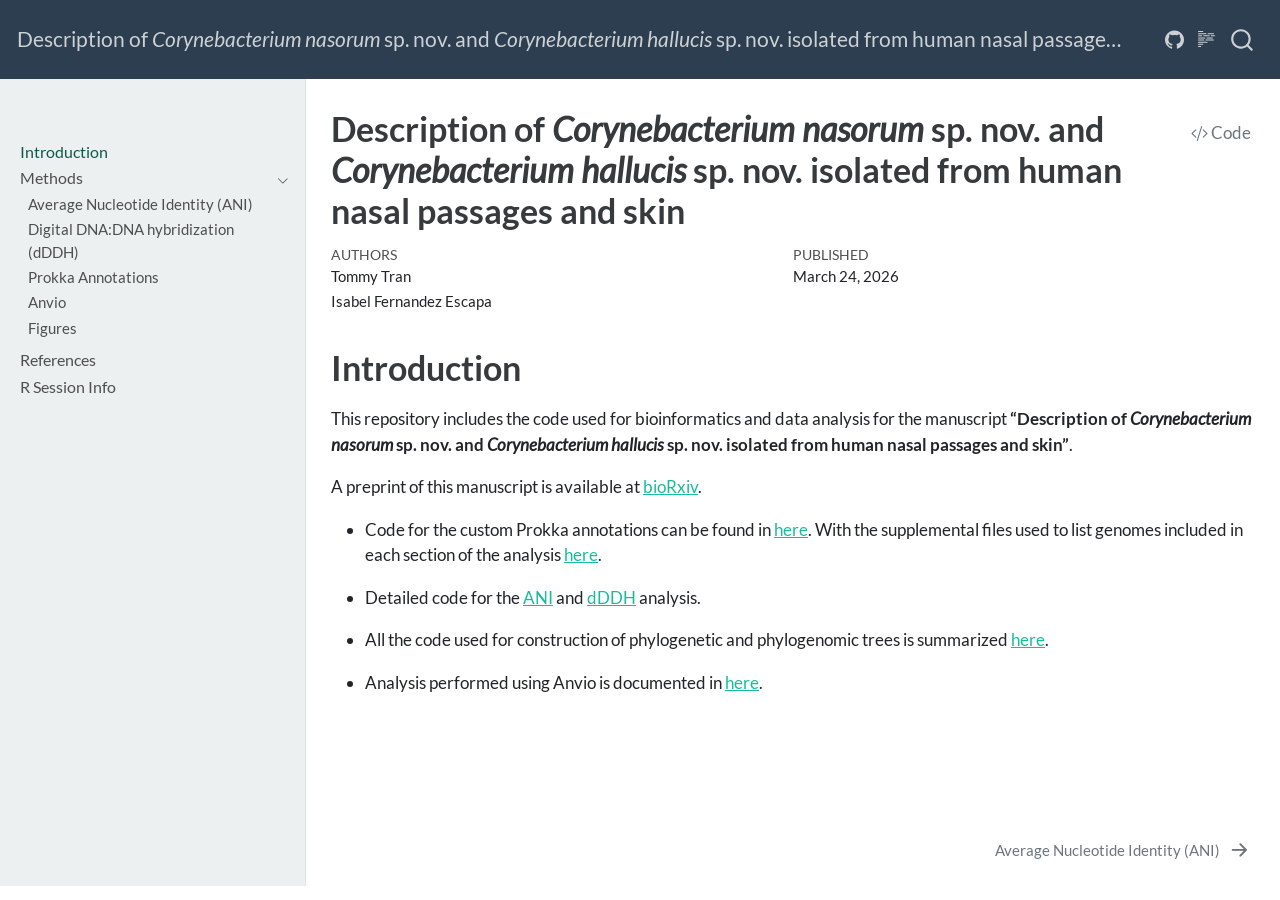
==== commit f6b81da1: "Updated figures" ====
--- a/docs/index.html
+++ b/docs/index.html
@@ -8,7 +8,7 @@
 
 <meta name="author" content="Tommy Tran">
 <meta name="author" content="Isabel Fernandez Escapa">
-<meta name="dcterms.date" content="2026-03-19">
+<meta name="dcterms.date" content="2026-03-24">
 
 <title>Description of Corynebacterium nasorum sp. nov. and Corynebacterium hallucis sp. nov. isolated from human nasal passages and skin</title>
 <style>
@@ -4577,6 +4577,12 @@
  <span class="menu-text">Anvio</span></a>
   </div>
 </li>
+          <li class="sidebar-item">
+  <div class="sidebar-item-container"> 
+  <a href="./Methods_Figures.html" class="sidebar-item-text sidebar-link">
+ <span class="menu-text">Figures</span></a>
+  </div>
+</li>
       </ul>
   </li>
         <li class="sidebar-item">
@@ -4621,7 +4627,7 @@
     <div>
     <div class="quarto-title-meta-heading">Published</div>
     <div class="quarto-title-meta-contents">
-      <p class="date">March 19, 2026</p>
+      <p class="date">March 24, 2026</p>
     </div>
   </div>
   
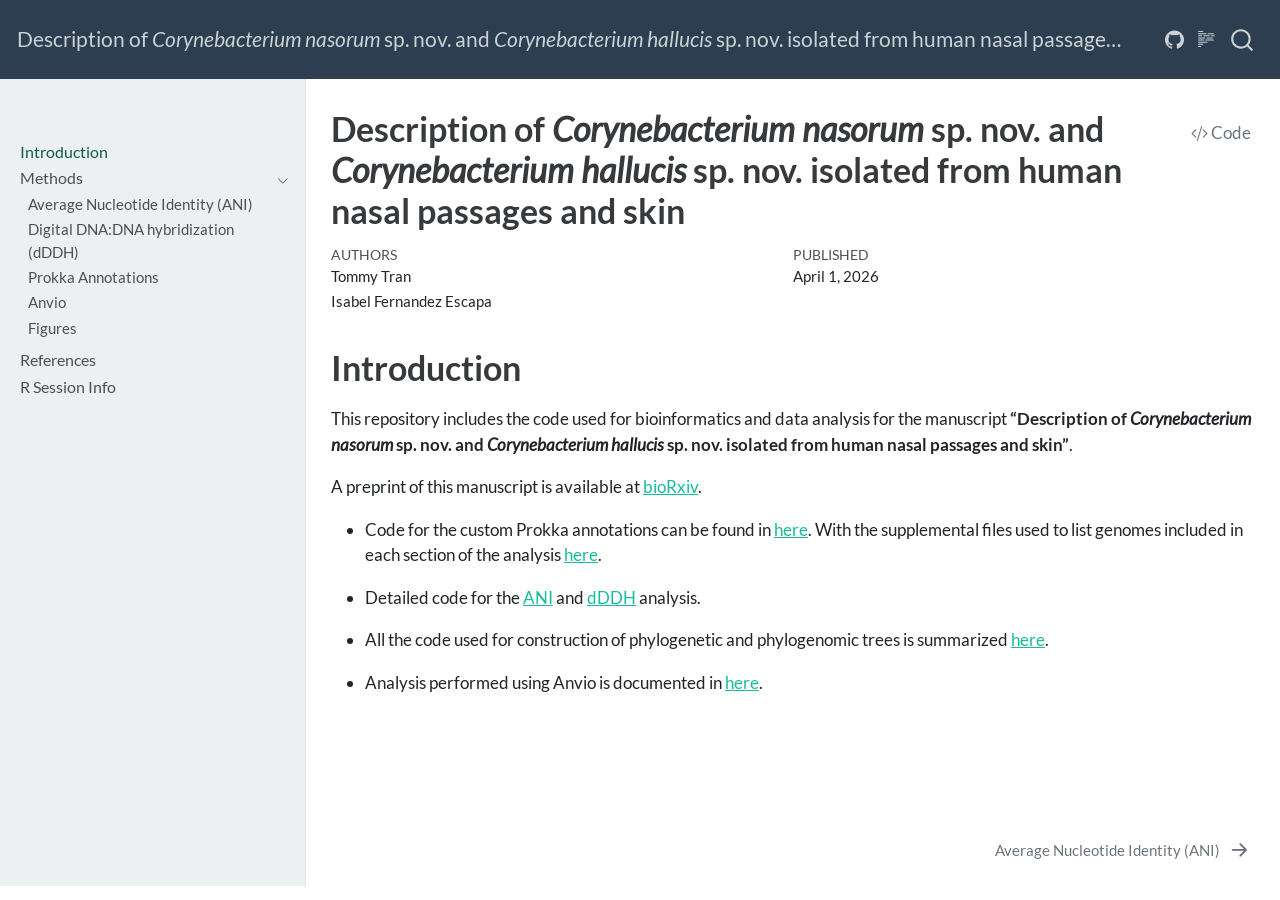
==== commit 49655fd1: "Individual KO info" ====
--- a/docs/index.html
+++ b/docs/index.html
@@ -8,7 +8,7 @@
 
 <meta name="author" content="Tommy Tran">
 <meta name="author" content="Isabel Fernandez Escapa">
-<meta name="dcterms.date" content="2026-03-24">
+<meta name="dcterms.date" content="2026-04-01">
 
 <title>Description of Corynebacterium nasorum sp. nov. and Corynebacterium hallucis sp. nov. isolated from human nasal passages and skin</title>
 <style>
@@ -4627,7 +4627,7 @@
     <div>
     <div class="quarto-title-meta-heading">Published</div>
     <div class="quarto-title-meta-contents">
-      <p class="date">March 24, 2026</p>
+      <p class="date">April 1, 2026</p>
     </div>
   </div>
   
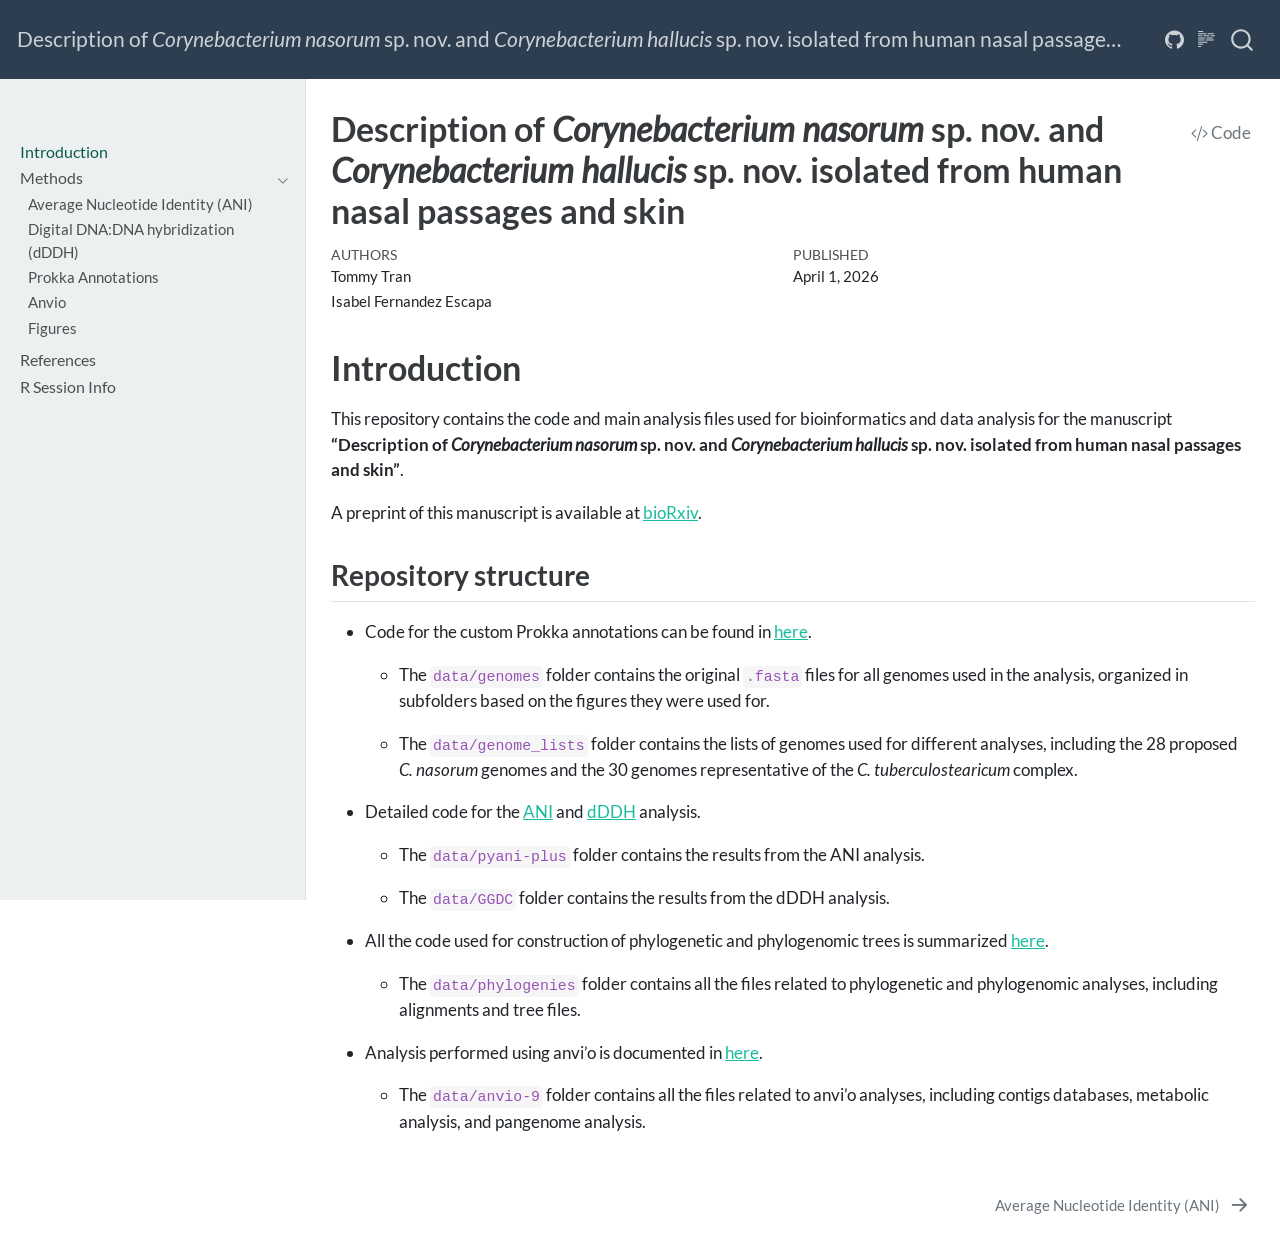
==== commit f753a48a: "INDEX AND README" ====
--- a/docs/index.html
+++ b/docs/index.html
@@ -4639,18 +4639,35 @@
 
 <section id="introduction" class="level1 unnumbered unlisted">
 <h1 class="unnumbered unlisted">Introduction</h1>
-<p>This repository includes the code used for bioinformatics and data analysis for the manuscript <strong>“Description of <em>Corynebacterium nasorum</em> sp. nov. and <em>Corynebacterium hallucis</em> sp. nov. isolated from human nasal passages and skin”</strong>.</p>
+<p>This repository contains the code and main analysis files used for bioinformatics and data analysis for the manuscript <strong>“Description of <em>Corynebacterium nasorum</em> sp. nov. and <em>Corynebacterium hallucis</em> sp. nov. isolated from human nasal passages and skin”</strong>.</p>
 <p>A preprint of this manuscript is available at <a href="https://www.biorxiv.org/content/10.1101/2024.11.21.624533v1">bioRxiv</a>.</p>
+<section id="repository-structure" class="level2">
+<h2 class="anchored" data-anchor-id="repository-structure">Repository structure</h2>
 <ul>
-<li><p>Code for the custom Prokka annotations can be found in <a href="https://klemonlab.github.io/NovCor_Manuscript/Methods_Prokka_Annotations.html">here</a>. With the supplemental files used to list genomes included in each section of the analysis <a href="https://github.com/KLemonLab/NovCor_Manuscript/tree/main/genome_lists">here</a>.</p></li>
-<li><p>Detailed code for the <a href="https://klemonlab.github.io/NovCor_Manuscript/Methods_ANIs.html">ANI</a> and <a href="https://klemonlab.github.io/NovCor_Manuscript/Methods_dDDH.html">dDDH</a> analysis.</p></li>
-<li><p>All the code used for construction of phylogenetic and phylogenomic trees is summarized <a href="https://klemonlab.github.io/NovCor_Manuscript/Methods_Phylogenies.html">here</a>.</p></li>
-<li><p>Analysis performed using Anvio is documented in <a href="https://klemonlab.github.io/NovCor_Manuscript/Methods_Anvio.html">here</a>.</p></li>
+<li><p>Code for the custom Prokka annotations can be found in <a href="https://klemonlab.github.io/NovCor_Manuscript/Methods_Prokka_Annotations.html">here</a>.</p>
+<ul>
+<li><p>The <code>data/genomes</code> folder contains the original <code>.fasta</code> files for all genomes used in the analysis, organized in subfolders based on the figures they were used for.</p></li>
+<li><p>The <code>data/genome_lists</code> folder contains the lists of genomes used for different analyses, including the 28 proposed <em>C. nasorum</em> genomes and the 30 genomes representative of the <em>C. tuberculostearicum</em> complex.</p></li>
+</ul></li>
+<li><p>Detailed code for the <a href="https://klemonlab.github.io/NovCor_Manuscript/Methods_ANIs.html">ANI</a> and <a href="https://klemonlab.github.io/NovCor_Manuscript/Methods_dDDH.html">dDDH</a> analysis.</p>
+<ul>
+<li><p>The <code>data/pyani-plus</code> folder contains the results from the ANI analysis.</p></li>
+<li><p>The <code>data/GGDC</code> folder contains the results from the dDDH analysis.</p></li>
+</ul></li>
+<li><p>All the code used for construction of phylogenetic and phylogenomic trees is summarized <a href="https://klemonlab.github.io/NovCor_Manuscript/Methods_Phylogenies.html">here</a>.</p>
+<ul>
+<li>The <code>data/phylogenies</code> folder contains all the files related to phylogenetic and phylogenomic analyses, including alignments and tree files.</li>
+</ul></li>
+<li><p>Analysis performed using anvi’o is documented in <a href="https://klemonlab.github.io/NovCor_Manuscript/Methods_Anvio.html">here</a>.</p>
+<ul>
+<li>The <code>data/anvio-9</code> folder contains all the files related to anvi’o analyses, including contigs databases, metabolic analysis, and pangenome analysis.</li>
+</ul></li>
 </ul>
 
 
 <!-- -->
 
+</section>
 </section>
 
 </main> <!-- /main -->
@@ -4949,17 +4966,31 @@
 </nav><div class="modal fade" id="quarto-embedded-source-code-modal" tabindex="-1" aria-labelledby="quarto-embedded-source-code-modal-label" aria-hidden="true"><div class="modal-dialog modal-dialog-scrollable"><div class="modal-content"><div class="modal-header"><h5 class="modal-title" id="quarto-embedded-source-code-modal-label">Source Code</h5><button class="btn-close" data-bs-dismiss="modal"></button></div><div class="modal-body"><div class="">
 <div class="sourceCode" id="cb1" data-shortcodes="false"><pre class="sourceCode markdown code-with-copy"><code class="sourceCode markdown"><span id="cb1-1"><a href="#cb1-1" aria-hidden="true" tabindex="-1"></a><span class="fu"># Introduction {.unnumbered .unlisted}</span></span>
 <span id="cb1-2"><a href="#cb1-2" aria-hidden="true" tabindex="-1"></a></span>
-<span id="cb1-3"><a href="#cb1-3" aria-hidden="true" tabindex="-1"></a>This repository includes the code used for bioinformatics and data analysis for the manuscript **"Description of *Corynebacterium nasorum* sp. nov. and *Corynebacterium hallucis* sp. nov. isolated from human nasal passages and skin"**.</span>
+<span id="cb1-3"><a href="#cb1-3" aria-hidden="true" tabindex="-1"></a>This repository contains the code and main analysis files used for bioinformatics and data analysis for the manuscript **"Description of *Corynebacterium nasorum* sp. nov. and *Corynebacterium hallucis* sp. nov. isolated from human nasal passages and skin"**.</span>
 <span id="cb1-4"><a href="#cb1-4" aria-hidden="true" tabindex="-1"></a></span>
 <span id="cb1-5"><a href="#cb1-5" aria-hidden="true" tabindex="-1"></a>A preprint of this manuscript is available at <span class="co">[</span><span class="ot">bioRxiv</span><span class="co">](https://www.biorxiv.org/content/10.1101/2024.11.21.624533v1)</span>.</span>
 <span id="cb1-6"><a href="#cb1-6" aria-hidden="true" tabindex="-1"></a></span>
-<span id="cb1-7"><a href="#cb1-7" aria-hidden="true" tabindex="-1"></a><span class="ss">-   </span>Code for the custom Prokka annotations can be found in <span class="co">[</span><span class="ot">here</span><span class="co">](https://klemonlab.github.io/NovCor_Manuscript/Methods_Prokka_Annotations.html)</span>. With the supplemental files used to list genomes included in each section of the analysis <span class="co">[</span><span class="ot">here</span><span class="co">](https://github.com/KLemonLab/NovCor_Manuscript/tree/main/genome_lists)</span>.</span>
+<span id="cb1-7"><a href="#cb1-7" aria-hidden="true" tabindex="-1"></a><span class="fu">## Repository structure</span></span>
 <span id="cb1-8"><a href="#cb1-8" aria-hidden="true" tabindex="-1"></a></span>
-<span id="cb1-9"><a href="#cb1-9" aria-hidden="true" tabindex="-1"></a><span class="ss">-   </span>Detailed code for the <span class="co">[</span><span class="ot">ANI</span><span class="co">](https://klemonlab.github.io/NovCor_Manuscript/Methods_ANIs.html)</span> and <span class="co">[</span><span class="ot">dDDH</span><span class="co">](https://klemonlab.github.io/NovCor_Manuscript/Methods_dDDH.html)</span> analysis.</span>
+<span id="cb1-9"><a href="#cb1-9" aria-hidden="true" tabindex="-1"></a><span class="ss">-   </span>Code for the custom Prokka annotations can be found in <span class="co">[</span><span class="ot">here</span><span class="co">](https://klemonlab.github.io/NovCor_Manuscript/Methods_Prokka_Annotations.html)</span>.</span>
 <span id="cb1-10"><a href="#cb1-10" aria-hidden="true" tabindex="-1"></a></span>
-<span id="cb1-11"><a href="#cb1-11" aria-hidden="true" tabindex="-1"></a><span class="ss">-   </span>All the code used for construction of phylogenetic and phylogenomic trees is summarized <span class="co">[</span><span class="ot">here</span><span class="co">](https://klemonlab.github.io/NovCor_Manuscript/Methods_Phylogenies.html)</span>.</span>
-<span id="cb1-12"><a href="#cb1-12" aria-hidden="true" tabindex="-1"></a></span>
-<span id="cb1-13"><a href="#cb1-13" aria-hidden="true" tabindex="-1"></a><span class="ss">-   </span>Analysis performed using Anvio is documented in <span class="co">[</span><span class="ot">here</span><span class="co">](https://klemonlab.github.io/NovCor_Manuscript/Methods_Anvio.html)</span>.</span></code><button title="Copy to Clipboard" class="code-copy-button"><i class="bi"></i></button></pre></div>
+<span id="cb1-11"><a href="#cb1-11" aria-hidden="true" tabindex="-1"></a><span class="ss">    -   </span>The <span class="in">`data/genomes`</span> folder contains the original <span class="in">`.fasta`</span> files for all genomes used in the analysis, organized in subfolders based on the figures they were used for.</span>
+<span id="cb1-12"><a href="#cb1-12" aria-hidden="true" tabindex="-1"></a>    </span>
+<span id="cb1-13"><a href="#cb1-13" aria-hidden="true" tabindex="-1"></a><span class="ss">    -   </span>The <span class="in">`data/genome_lists`</span> folder contains the lists of genomes used for different analyses, including the 28 proposed *C. nasorum* genomes and the 30 genomes representative of the *C. tuberculostearicum* complex.</span>
+<span id="cb1-14"><a href="#cb1-14" aria-hidden="true" tabindex="-1"></a></span>
+<span id="cb1-15"><a href="#cb1-15" aria-hidden="true" tabindex="-1"></a><span class="ss">-   </span>Detailed code for the <span class="co">[</span><span class="ot">ANI</span><span class="co">](https://klemonlab.github.io/NovCor_Manuscript/Methods_ANIs.html)</span> and <span class="co">[</span><span class="ot">dDDH</span><span class="co">](https://klemonlab.github.io/NovCor_Manuscript/Methods_dDDH.html)</span> analysis.</span>
+<span id="cb1-16"><a href="#cb1-16" aria-hidden="true" tabindex="-1"></a></span>
+<span id="cb1-17"><a href="#cb1-17" aria-hidden="true" tabindex="-1"></a><span class="ss">    -   </span>The <span class="in">`data/pyani-plus`</span> folder contains the results from the ANI analysis.</span>
+<span id="cb1-18"><a href="#cb1-18" aria-hidden="true" tabindex="-1"></a></span>
+<span id="cb1-19"><a href="#cb1-19" aria-hidden="true" tabindex="-1"></a><span class="ss">    -   </span>The <span class="in">`data/GGDC`</span> folder contains the results from the dDDH analysis.</span>
+<span id="cb1-20"><a href="#cb1-20" aria-hidden="true" tabindex="-1"></a></span>
+<span id="cb1-21"><a href="#cb1-21" aria-hidden="true" tabindex="-1"></a><span class="ss">-   </span>All the code used for construction of phylogenetic and phylogenomic trees is summarized <span class="co">[</span><span class="ot">here</span><span class="co">](https://klemonlab.github.io/NovCor_Manuscript/Methods_Phylogenies.html)</span>.</span>
+<span id="cb1-22"><a href="#cb1-22" aria-hidden="true" tabindex="-1"></a></span>
+<span id="cb1-23"><a href="#cb1-23" aria-hidden="true" tabindex="-1"></a><span class="ss">    -   </span>The <span class="in">`data/phylogenies`</span> folder contains all the files related to phylogenetic and phylogenomic analyses, including alignments and tree files.</span>
+<span id="cb1-24"><a href="#cb1-24" aria-hidden="true" tabindex="-1"></a></span>
+<span id="cb1-25"><a href="#cb1-25" aria-hidden="true" tabindex="-1"></a><span class="ss">-   </span>Analysis performed using anvi'o is documented in <span class="co">[</span><span class="ot">here</span><span class="co">](https://klemonlab.github.io/NovCor_Manuscript/Methods_Anvio.html)</span>.</span>
+<span id="cb1-26"><a href="#cb1-26" aria-hidden="true" tabindex="-1"></a></span>
+<span id="cb1-27"><a href="#cb1-27" aria-hidden="true" tabindex="-1"></a><span class="ss">    -   </span>The <span class="in">`data/anvio-9`</span> folder contains all the files related to anvi'o analyses, including contigs databases, metabolic analysis, and pangenome analysis.</span></code><button title="Copy to Clipboard" class="code-copy-button"><i class="bi"></i></button></pre></div>
 </div></div></div></div></div>
 </div> <!-- /content -->
 
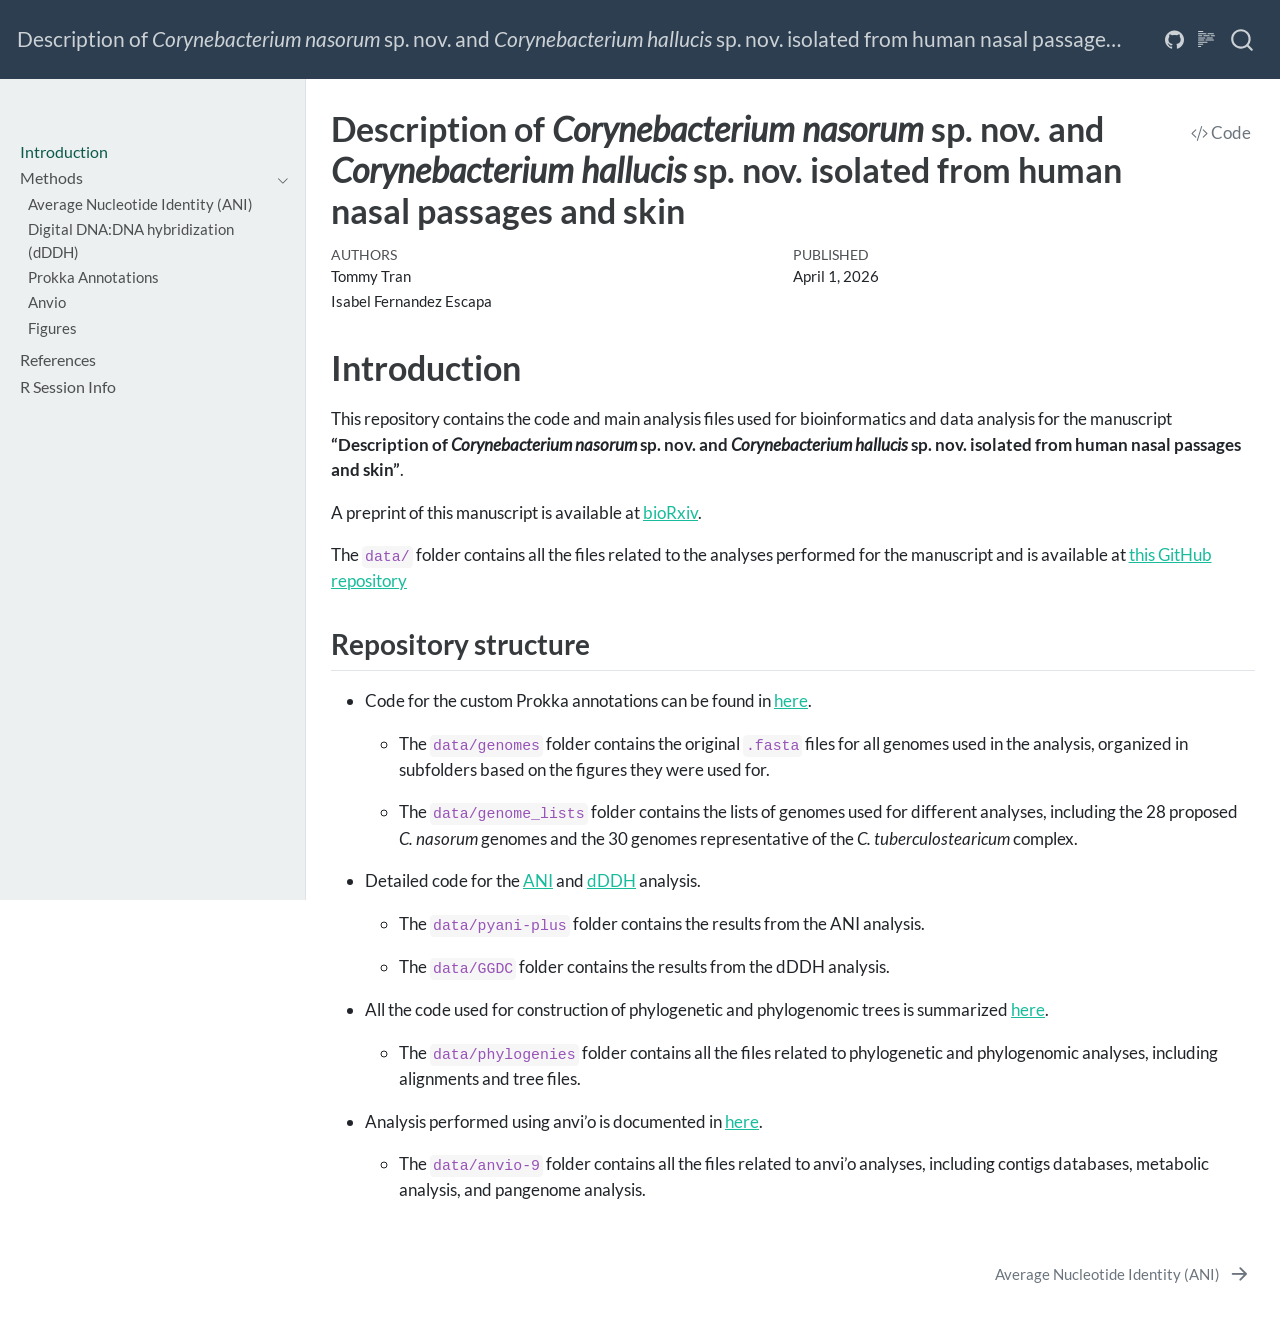
==== commit fec77c2e: "link to repo" ====
--- a/docs/index.html
+++ b/docs/index.html
@@ -4641,6 +4641,7 @@
 <h1 class="unnumbered unlisted">Introduction</h1>
 <p>This repository contains the code and main analysis files used for bioinformatics and data analysis for the manuscript <strong>“Description of <em>Corynebacterium nasorum</em> sp. nov. and <em>Corynebacterium hallucis</em> sp. nov. isolated from human nasal passages and skin”</strong>.</p>
 <p>A preprint of this manuscript is available at <a href="https://www.biorxiv.org/content/10.1101/2024.11.21.624533v1">bioRxiv</a>.</p>
+<p>The <code>data/</code> folder contains all the files related to the analyses performed for the manuscript and is available at <a href="https://github.com/KLemonLab/NovCor_Manuscript">this GitHub repository</a></p>
 <section id="repository-structure" class="level2">
 <h2 class="anchored" data-anchor-id="repository-structure">Repository structure</h2>
 <ul>
@@ -4970,27 +4971,29 @@
 <span id="cb1-4"><a href="#cb1-4" aria-hidden="true" tabindex="-1"></a></span>
 <span id="cb1-5"><a href="#cb1-5" aria-hidden="true" tabindex="-1"></a>A preprint of this manuscript is available at <span class="co">[</span><span class="ot">bioRxiv</span><span class="co">](https://www.biorxiv.org/content/10.1101/2024.11.21.624533v1)</span>.</span>
 <span id="cb1-6"><a href="#cb1-6" aria-hidden="true" tabindex="-1"></a></span>
-<span id="cb1-7"><a href="#cb1-7" aria-hidden="true" tabindex="-1"></a><span class="fu">## Repository structure</span></span>
+<span id="cb1-7"><a href="#cb1-7" aria-hidden="true" tabindex="-1"></a>The <span class="in">`data/`</span> folder contains all the files related to the analyses performed for the manuscript and is available at <span class="co">[</span><span class="ot">this GitHub repository</span><span class="co">](https://github.com/KLemonLab/NovCor_Manuscript)</span></span>
 <span id="cb1-8"><a href="#cb1-8" aria-hidden="true" tabindex="-1"></a></span>
-<span id="cb1-9"><a href="#cb1-9" aria-hidden="true" tabindex="-1"></a><span class="ss">-   </span>Code for the custom Prokka annotations can be found in <span class="co">[</span><span class="ot">here</span><span class="co">](https://klemonlab.github.io/NovCor_Manuscript/Methods_Prokka_Annotations.html)</span>.</span>
+<span id="cb1-9"><a href="#cb1-9" aria-hidden="true" tabindex="-1"></a><span class="fu">## Repository structure</span></span>
 <span id="cb1-10"><a href="#cb1-10" aria-hidden="true" tabindex="-1"></a></span>
-<span id="cb1-11"><a href="#cb1-11" aria-hidden="true" tabindex="-1"></a><span class="ss">    -   </span>The <span class="in">`data/genomes`</span> folder contains the original <span class="in">`.fasta`</span> files for all genomes used in the analysis, organized in subfolders based on the figures they were used for.</span>
-<span id="cb1-12"><a href="#cb1-12" aria-hidden="true" tabindex="-1"></a>    </span>
-<span id="cb1-13"><a href="#cb1-13" aria-hidden="true" tabindex="-1"></a><span class="ss">    -   </span>The <span class="in">`data/genome_lists`</span> folder contains the lists of genomes used for different analyses, including the 28 proposed *C. nasorum* genomes and the 30 genomes representative of the *C. tuberculostearicum* complex.</span>
-<span id="cb1-14"><a href="#cb1-14" aria-hidden="true" tabindex="-1"></a></span>
-<span id="cb1-15"><a href="#cb1-15" aria-hidden="true" tabindex="-1"></a><span class="ss">-   </span>Detailed code for the <span class="co">[</span><span class="ot">ANI</span><span class="co">](https://klemonlab.github.io/NovCor_Manuscript/Methods_ANIs.html)</span> and <span class="co">[</span><span class="ot">dDDH</span><span class="co">](https://klemonlab.github.io/NovCor_Manuscript/Methods_dDDH.html)</span> analysis.</span>
+<span id="cb1-11"><a href="#cb1-11" aria-hidden="true" tabindex="-1"></a><span class="ss">-   </span>Code for the custom Prokka annotations can be found in <span class="co">[</span><span class="ot">here</span><span class="co">](https://klemonlab.github.io/NovCor_Manuscript/Methods_Prokka_Annotations.html)</span>.</span>
+<span id="cb1-12"><a href="#cb1-12" aria-hidden="true" tabindex="-1"></a></span>
+<span id="cb1-13"><a href="#cb1-13" aria-hidden="true" tabindex="-1"></a><span class="ss">    -   </span>The <span class="in">`data/genomes`</span> folder contains the original <span class="in">`.fasta`</span> files for all genomes used in the analysis, organized in subfolders based on the figures they were used for.</span>
+<span id="cb1-14"><a href="#cb1-14" aria-hidden="true" tabindex="-1"></a>    </span>
+<span id="cb1-15"><a href="#cb1-15" aria-hidden="true" tabindex="-1"></a><span class="ss">    -   </span>The <span class="in">`data/genome_lists`</span> folder contains the lists of genomes used for different analyses, including the 28 proposed *C. nasorum* genomes and the 30 genomes representative of the *C. tuberculostearicum* complex.</span>
 <span id="cb1-16"><a href="#cb1-16" aria-hidden="true" tabindex="-1"></a></span>
-<span id="cb1-17"><a href="#cb1-17" aria-hidden="true" tabindex="-1"></a><span class="ss">    -   </span>The <span class="in">`data/pyani-plus`</span> folder contains the results from the ANI analysis.</span>
+<span id="cb1-17"><a href="#cb1-17" aria-hidden="true" tabindex="-1"></a><span class="ss">-   </span>Detailed code for the <span class="co">[</span><span class="ot">ANI</span><span class="co">](https://klemonlab.github.io/NovCor_Manuscript/Methods_ANIs.html)</span> and <span class="co">[</span><span class="ot">dDDH</span><span class="co">](https://klemonlab.github.io/NovCor_Manuscript/Methods_dDDH.html)</span> analysis.</span>
 <span id="cb1-18"><a href="#cb1-18" aria-hidden="true" tabindex="-1"></a></span>
-<span id="cb1-19"><a href="#cb1-19" aria-hidden="true" tabindex="-1"></a><span class="ss">    -   </span>The <span class="in">`data/GGDC`</span> folder contains the results from the dDDH analysis.</span>
+<span id="cb1-19"><a href="#cb1-19" aria-hidden="true" tabindex="-1"></a><span class="ss">    -   </span>The <span class="in">`data/pyani-plus`</span> folder contains the results from the ANI analysis.</span>
 <span id="cb1-20"><a href="#cb1-20" aria-hidden="true" tabindex="-1"></a></span>
-<span id="cb1-21"><a href="#cb1-21" aria-hidden="true" tabindex="-1"></a><span class="ss">-   </span>All the code used for construction of phylogenetic and phylogenomic trees is summarized <span class="co">[</span><span class="ot">here</span><span class="co">](https://klemonlab.github.io/NovCor_Manuscript/Methods_Phylogenies.html)</span>.</span>
+<span id="cb1-21"><a href="#cb1-21" aria-hidden="true" tabindex="-1"></a><span class="ss">    -   </span>The <span class="in">`data/GGDC`</span> folder contains the results from the dDDH analysis.</span>
 <span id="cb1-22"><a href="#cb1-22" aria-hidden="true" tabindex="-1"></a></span>
-<span id="cb1-23"><a href="#cb1-23" aria-hidden="true" tabindex="-1"></a><span class="ss">    -   </span>The <span class="in">`data/phylogenies`</span> folder contains all the files related to phylogenetic and phylogenomic analyses, including alignments and tree files.</span>
+<span id="cb1-23"><a href="#cb1-23" aria-hidden="true" tabindex="-1"></a><span class="ss">-   </span>All the code used for construction of phylogenetic and phylogenomic trees is summarized <span class="co">[</span><span class="ot">here</span><span class="co">](https://klemonlab.github.io/NovCor_Manuscript/Methods_Phylogenies.html)</span>.</span>
 <span id="cb1-24"><a href="#cb1-24" aria-hidden="true" tabindex="-1"></a></span>
-<span id="cb1-25"><a href="#cb1-25" aria-hidden="true" tabindex="-1"></a><span class="ss">-   </span>Analysis performed using anvi'o is documented in <span class="co">[</span><span class="ot">here</span><span class="co">](https://klemonlab.github.io/NovCor_Manuscript/Methods_Anvio.html)</span>.</span>
+<span id="cb1-25"><a href="#cb1-25" aria-hidden="true" tabindex="-1"></a><span class="ss">    -   </span>The <span class="in">`data/phylogenies`</span> folder contains all the files related to phylogenetic and phylogenomic analyses, including alignments and tree files.</span>
 <span id="cb1-26"><a href="#cb1-26" aria-hidden="true" tabindex="-1"></a></span>
-<span id="cb1-27"><a href="#cb1-27" aria-hidden="true" tabindex="-1"></a><span class="ss">    -   </span>The <span class="in">`data/anvio-9`</span> folder contains all the files related to anvi'o analyses, including contigs databases, metabolic analysis, and pangenome analysis.</span></code><button title="Copy to Clipboard" class="code-copy-button"><i class="bi"></i></button></pre></div>
+<span id="cb1-27"><a href="#cb1-27" aria-hidden="true" tabindex="-1"></a><span class="ss">-   </span>Analysis performed using anvi'o is documented in <span class="co">[</span><span class="ot">here</span><span class="co">](https://klemonlab.github.io/NovCor_Manuscript/Methods_Anvio.html)</span>.</span>
+<span id="cb1-28"><a href="#cb1-28" aria-hidden="true" tabindex="-1"></a></span>
+<span id="cb1-29"><a href="#cb1-29" aria-hidden="true" tabindex="-1"></a><span class="ss">    -   </span>The <span class="in">`data/anvio-9`</span> folder contains all the files related to anvi'o analyses, including contigs databases, metabolic analysis, and pangenome analysis.</span></code><button title="Copy to Clipboard" class="code-copy-button"><i class="bi"></i></button></pre></div>
 </div></div></div></div></div>
 </div> <!-- /content -->
 
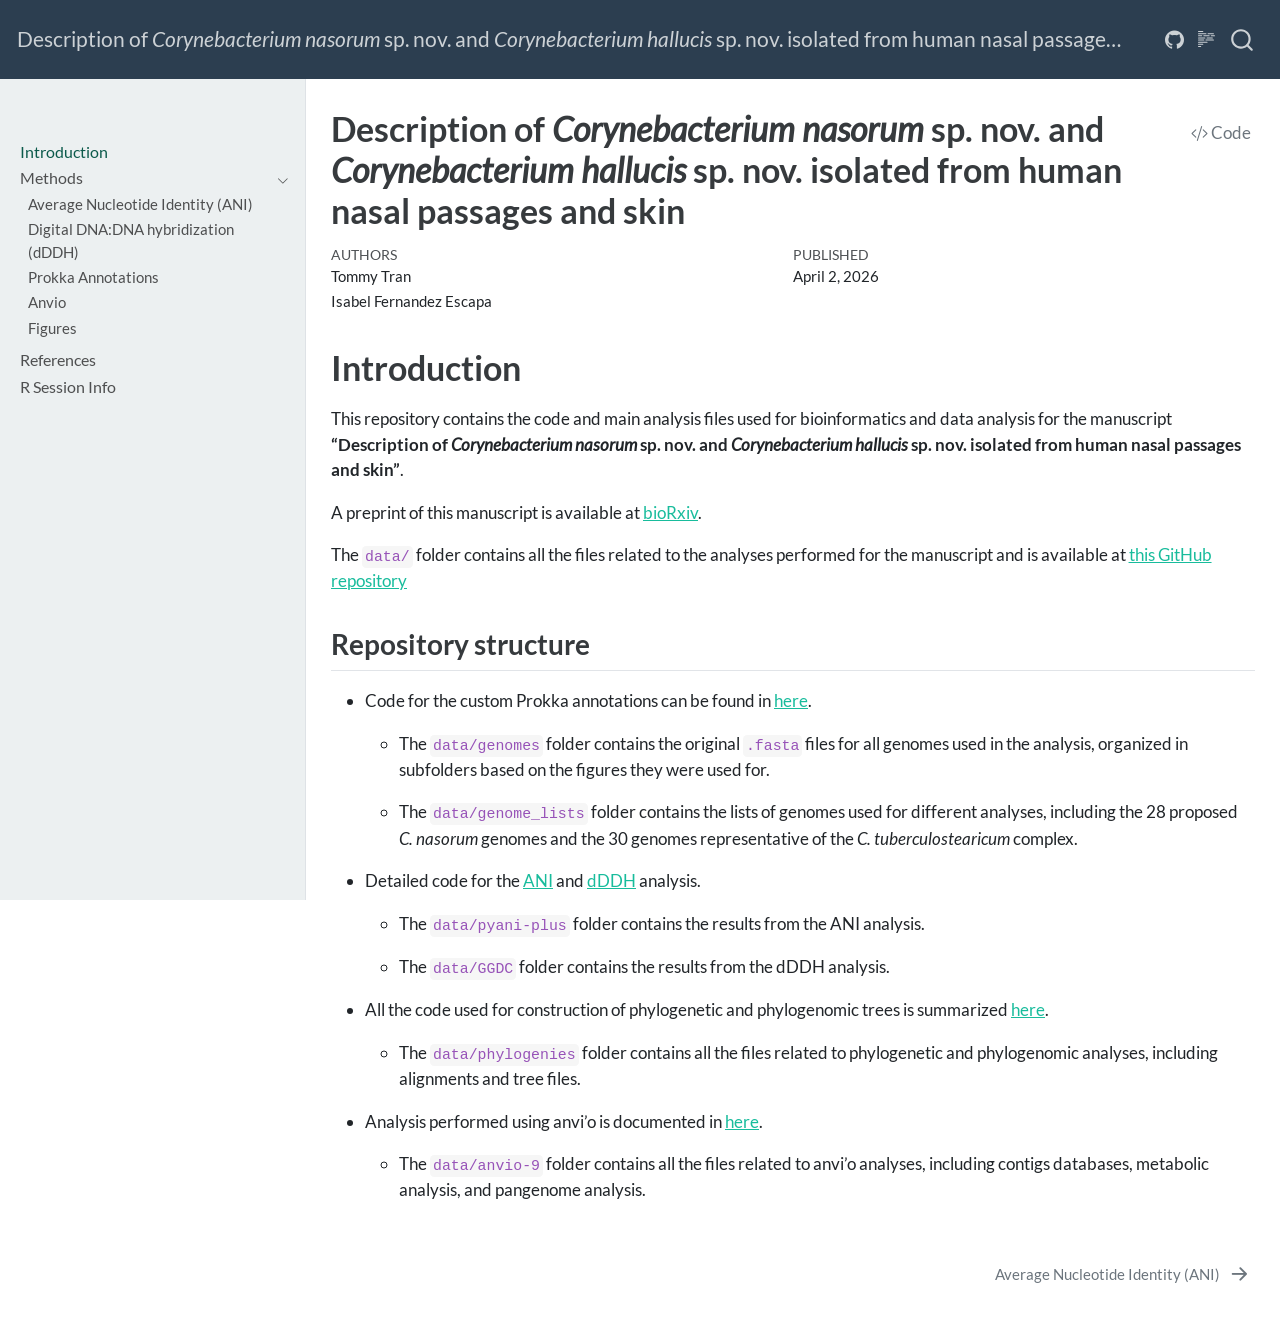
==== commit 009cec58: "renv update" ====
--- a/docs/index.html
+++ b/docs/index.html
@@ -8,7 +8,7 @@
 
 <meta name="author" content="Tommy Tran">
 <meta name="author" content="Isabel Fernandez Escapa">
-<meta name="dcterms.date" content="2026-04-01">
+<meta name="dcterms.date" content="2026-04-02">
 
 <title>Description of Corynebacterium nasorum sp. nov. and Corynebacterium hallucis sp. nov. isolated from human nasal passages and skin</title>
 <style>
@@ -4627,7 +4627,7 @@
     <div>
     <div class="quarto-title-meta-heading">Published</div>
     <div class="quarto-title-meta-contents">
-      <p class="date">April 1, 2026</p>
+      <p class="date">April 2, 2026</p>
     </div>
   </div>
   
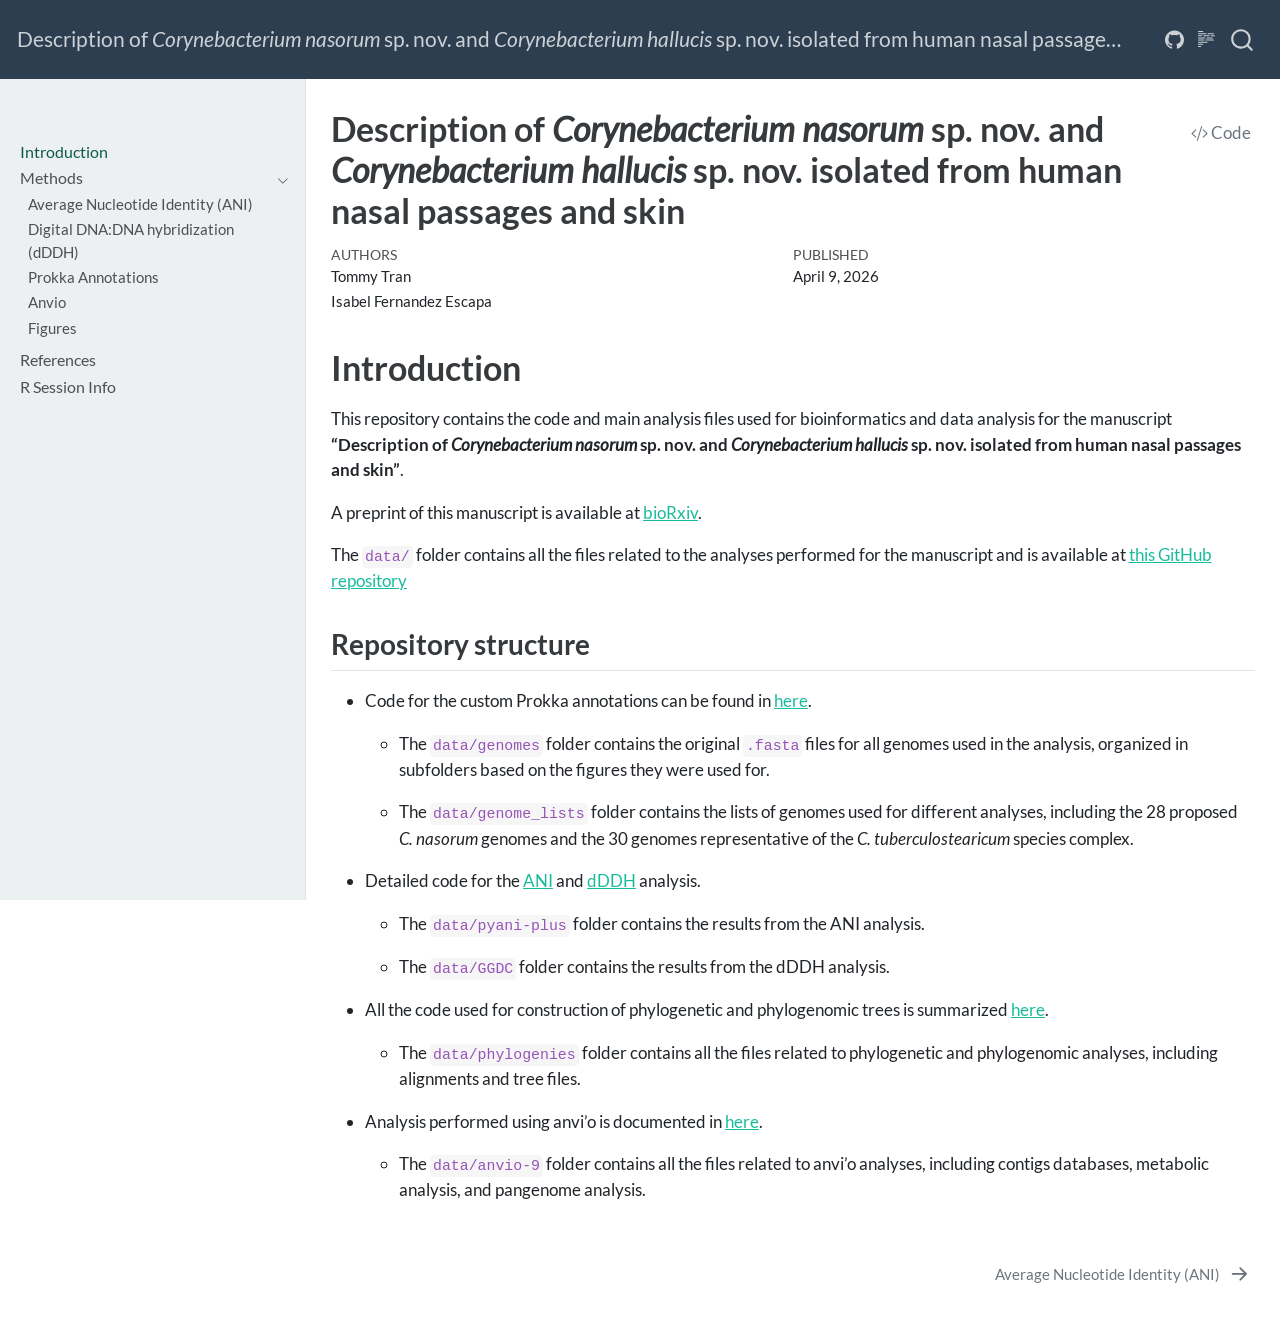
==== commit fe7ce2fa: "Updated to species complex" ====
--- a/docs/index.html
+++ b/docs/index.html
@@ -8,7 +8,7 @@
 
 <meta name="author" content="Tommy Tran">
 <meta name="author" content="Isabel Fernandez Escapa">
-<meta name="dcterms.date" content="2026-04-02">
+<meta name="dcterms.date" content="2026-04-09">
 
 <title>Description of Corynebacterium nasorum sp. nov. and Corynebacterium hallucis sp. nov. isolated from human nasal passages and skin</title>
 <style>
@@ -4627,7 +4627,7 @@
     <div>
     <div class="quarto-title-meta-heading">Published</div>
     <div class="quarto-title-meta-contents">
-      <p class="date">April 2, 2026</p>
+      <p class="date">April 9, 2026</p>
     </div>
   </div>
   
@@ -4648,7 +4648,7 @@
 <li><p>Code for the custom Prokka annotations can be found in <a href="https://klemonlab.github.io/NovCor_Manuscript/Methods_Prokka_Annotations.html">here</a>.</p>
 <ul>
 <li><p>The <code>data/genomes</code> folder contains the original <code>.fasta</code> files for all genomes used in the analysis, organized in subfolders based on the figures they were used for.</p></li>
-<li><p>The <code>data/genome_lists</code> folder contains the lists of genomes used for different analyses, including the 28 proposed <em>C. nasorum</em> genomes and the 30 genomes representative of the <em>C. tuberculostearicum</em> complex.</p></li>
+<li><p>The <code>data/genome_lists</code> folder contains the lists of genomes used for different analyses, including the 28 proposed <em>C. nasorum</em> genomes and the 30 genomes representative of the <em>C. tuberculostearicum</em> species complex.</p></li>
 </ul></li>
 <li><p>Detailed code for the <a href="https://klemonlab.github.io/NovCor_Manuscript/Methods_ANIs.html">ANI</a> and <a href="https://klemonlab.github.io/NovCor_Manuscript/Methods_dDDH.html">dDDH</a> analysis.</p>
 <ul>
@@ -4979,7 +4979,7 @@
 <span id="cb1-12"><a href="#cb1-12" aria-hidden="true" tabindex="-1"></a></span>
 <span id="cb1-13"><a href="#cb1-13" aria-hidden="true" tabindex="-1"></a><span class="ss">    -   </span>The <span class="in">`data/genomes`</span> folder contains the original <span class="in">`.fasta`</span> files for all genomes used in the analysis, organized in subfolders based on the figures they were used for.</span>
 <span id="cb1-14"><a href="#cb1-14" aria-hidden="true" tabindex="-1"></a>    </span>
-<span id="cb1-15"><a href="#cb1-15" aria-hidden="true" tabindex="-1"></a><span class="ss">    -   </span>The <span class="in">`data/genome_lists`</span> folder contains the lists of genomes used for different analyses, including the 28 proposed *C. nasorum* genomes and the 30 genomes representative of the *C. tuberculostearicum* complex.</span>
+<span id="cb1-15"><a href="#cb1-15" aria-hidden="true" tabindex="-1"></a><span class="ss">    -   </span>The <span class="in">`data/genome_lists`</span> folder contains the lists of genomes used for different analyses, including the 28 proposed *C. nasorum* genomes and the 30 genomes representative of the *C. tuberculostearicum* species complex.</span>
 <span id="cb1-16"><a href="#cb1-16" aria-hidden="true" tabindex="-1"></a></span>
 <span id="cb1-17"><a href="#cb1-17" aria-hidden="true" tabindex="-1"></a><span class="ss">-   </span>Detailed code for the <span class="co">[</span><span class="ot">ANI</span><span class="co">](https://klemonlab.github.io/NovCor_Manuscript/Methods_ANIs.html)</span> and <span class="co">[</span><span class="ot">dDDH</span><span class="co">](https://klemonlab.github.io/NovCor_Manuscript/Methods_dDDH.html)</span> analysis.</span>
 <span id="cb1-18"><a href="#cb1-18" aria-hidden="true" tabindex="-1"></a></span>
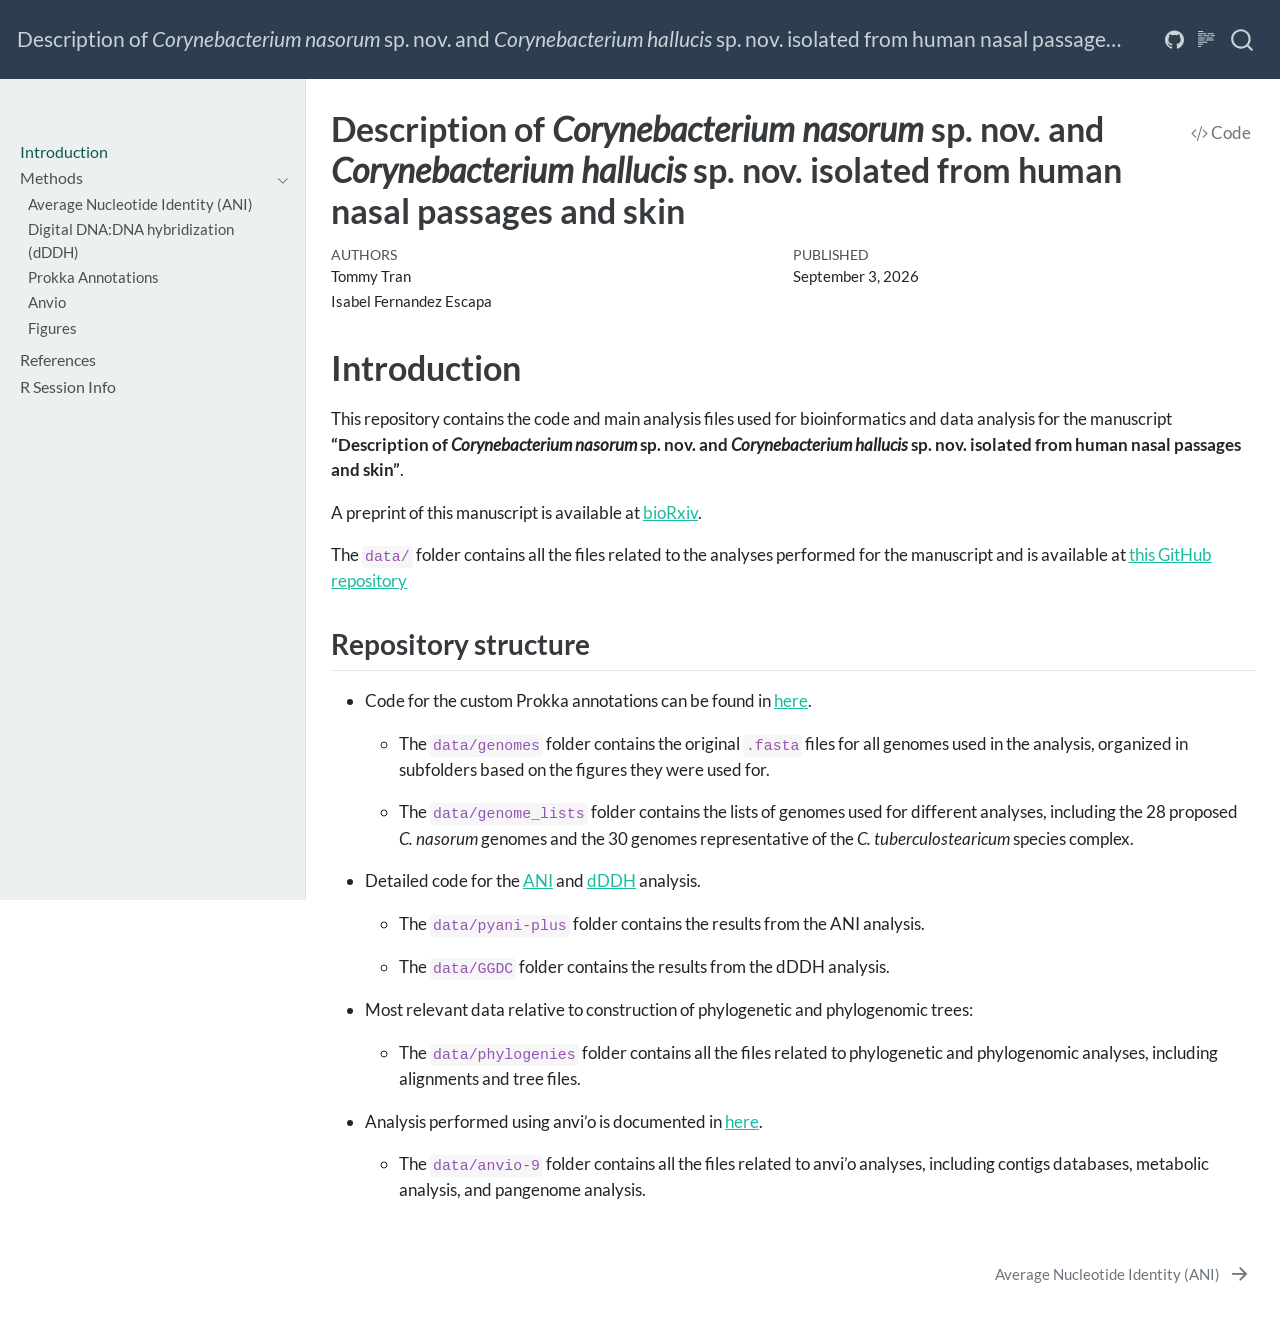
==== commit d8d0f814: "doc rendering" ====
--- a/docs/index.html
+++ b/docs/index.html
@@ -8,7 +8,7 @@
 
 <meta name="author" content="Tommy Tran">
 <meta name="author" content="Isabel Fernandez Escapa">
-<meta name="dcterms.date" content="2026-04-09">
+<meta name="dcterms.date" content="2026-09-03">
 
 <title>Description of Corynebacterium nasorum sp. nov. and Corynebacterium hallucis sp. nov. isolated from human nasal passages and skin</title>
 <style>
@@ -4627,7 +4627,7 @@
     <div>
     <div class="quarto-title-meta-heading">Published</div>
     <div class="quarto-title-meta-contents">
-      <p class="date">April 9, 2026</p>
+      <p class="date">September 3, 2026</p>
     </div>
   </div>
   
@@ -4655,7 +4655,7 @@
 <li><p>The <code>data/pyani-plus</code> folder contains the results from the ANI analysis.</p></li>
 <li><p>The <code>data/GGDC</code> folder contains the results from the dDDH analysis.</p></li>
 </ul></li>
-<li><p>All the code used for construction of phylogenetic and phylogenomic trees is summarized <a href="https://klemonlab.github.io/NovCor_Manuscript/Methods_Phylogenies.html">here</a>.</p>
+<li><p>Most relevant data relative to construction of phylogenetic and phylogenomic trees:</p>
 <ul>
 <li>The <code>data/phylogenies</code> folder contains all the files related to phylogenetic and phylogenomic analyses, including alignments and tree files.</li>
 </ul></li>
@@ -4987,7 +4987,7 @@
 <span id="cb1-20"><a href="#cb1-20" aria-hidden="true" tabindex="-1"></a></span>
 <span id="cb1-21"><a href="#cb1-21" aria-hidden="true" tabindex="-1"></a><span class="ss">    -   </span>The <span class="in">`data/GGDC`</span> folder contains the results from the dDDH analysis.</span>
 <span id="cb1-22"><a href="#cb1-22" aria-hidden="true" tabindex="-1"></a></span>
-<span id="cb1-23"><a href="#cb1-23" aria-hidden="true" tabindex="-1"></a><span class="ss">-   </span>All the code used for construction of phylogenetic and phylogenomic trees is summarized <span class="co">[</span><span class="ot">here</span><span class="co">](https://klemonlab.github.io/NovCor_Manuscript/Methods_Phylogenies.html)</span>.</span>
+<span id="cb1-23"><a href="#cb1-23" aria-hidden="true" tabindex="-1"></a><span class="ss">-   </span>Most relevant data relative to construction of phylogenetic and phylogenomic trees:</span>
 <span id="cb1-24"><a href="#cb1-24" aria-hidden="true" tabindex="-1"></a></span>
 <span id="cb1-25"><a href="#cb1-25" aria-hidden="true" tabindex="-1"></a><span class="ss">    -   </span>The <span class="in">`data/phylogenies`</span> folder contains all the files related to phylogenetic and phylogenomic analyses, including alignments and tree files.</span>
 <span id="cb1-26"><a href="#cb1-26" aria-hidden="true" tabindex="-1"></a></span>
